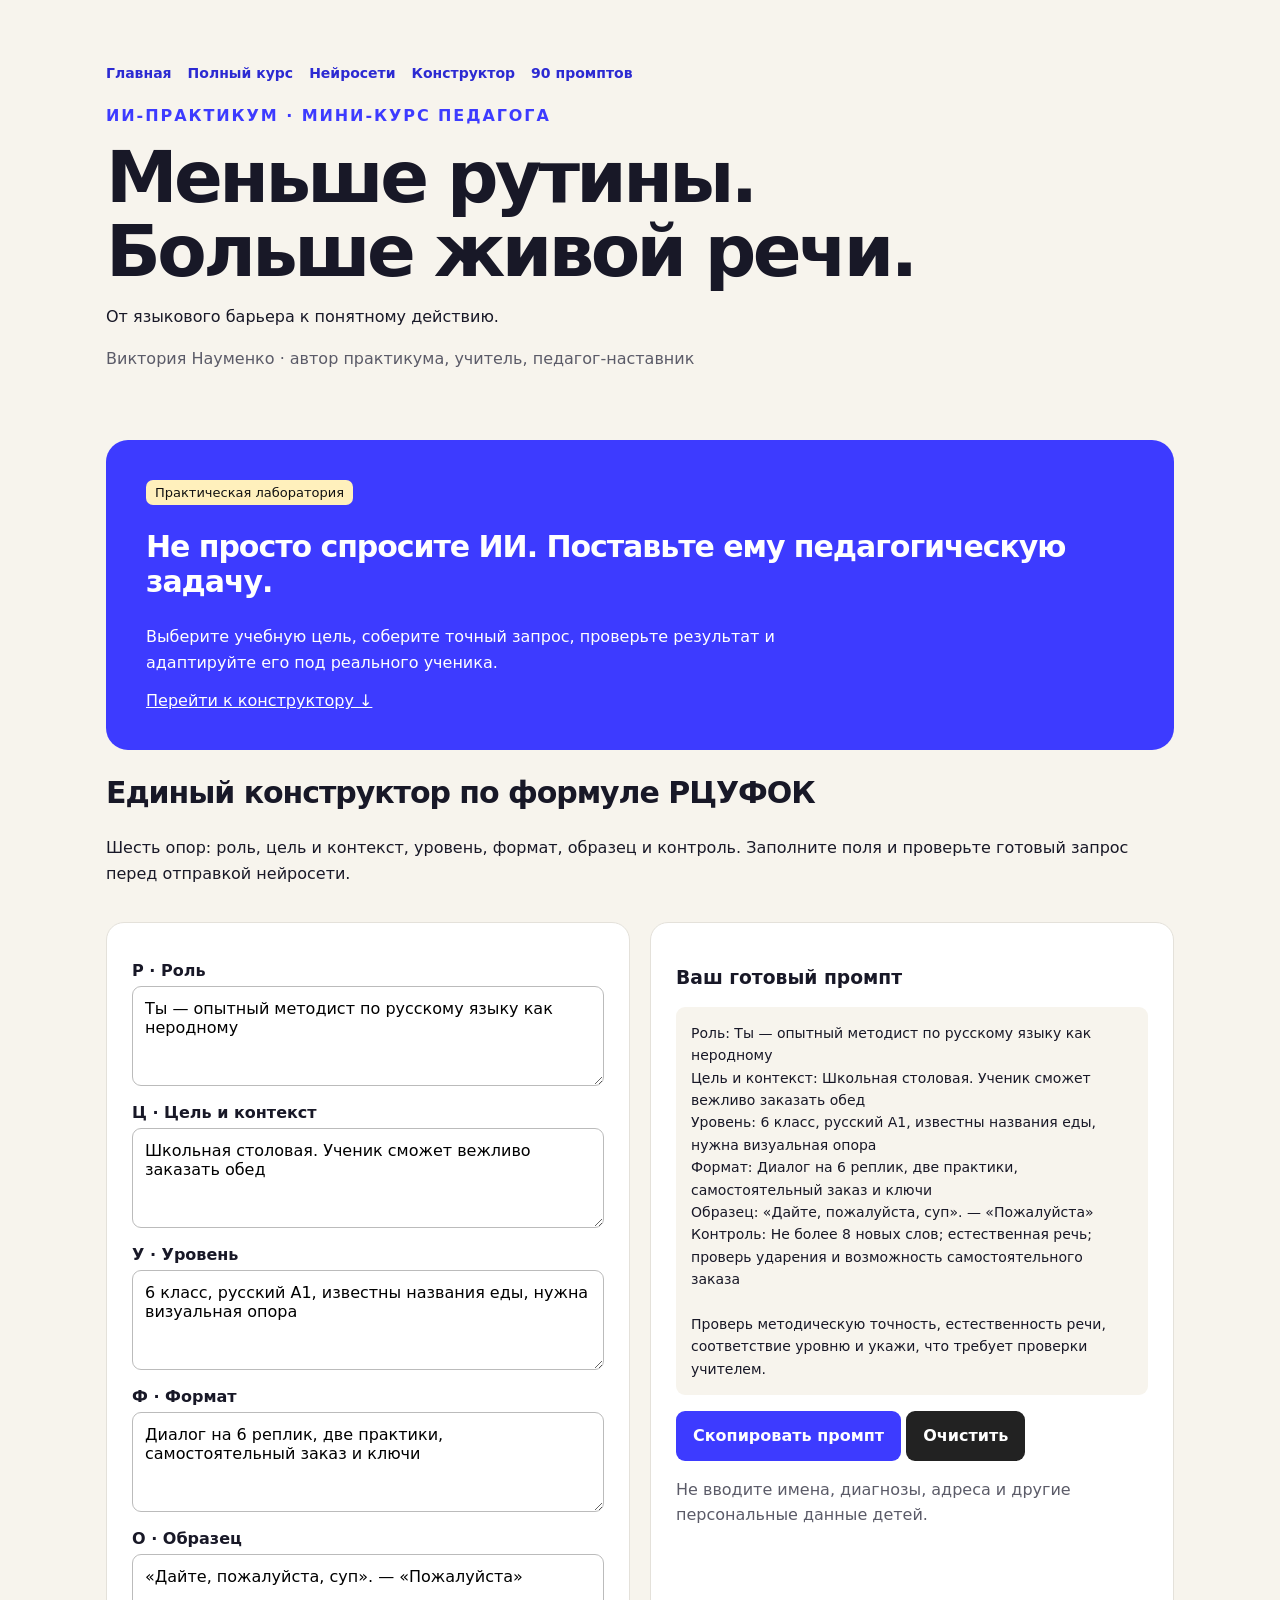
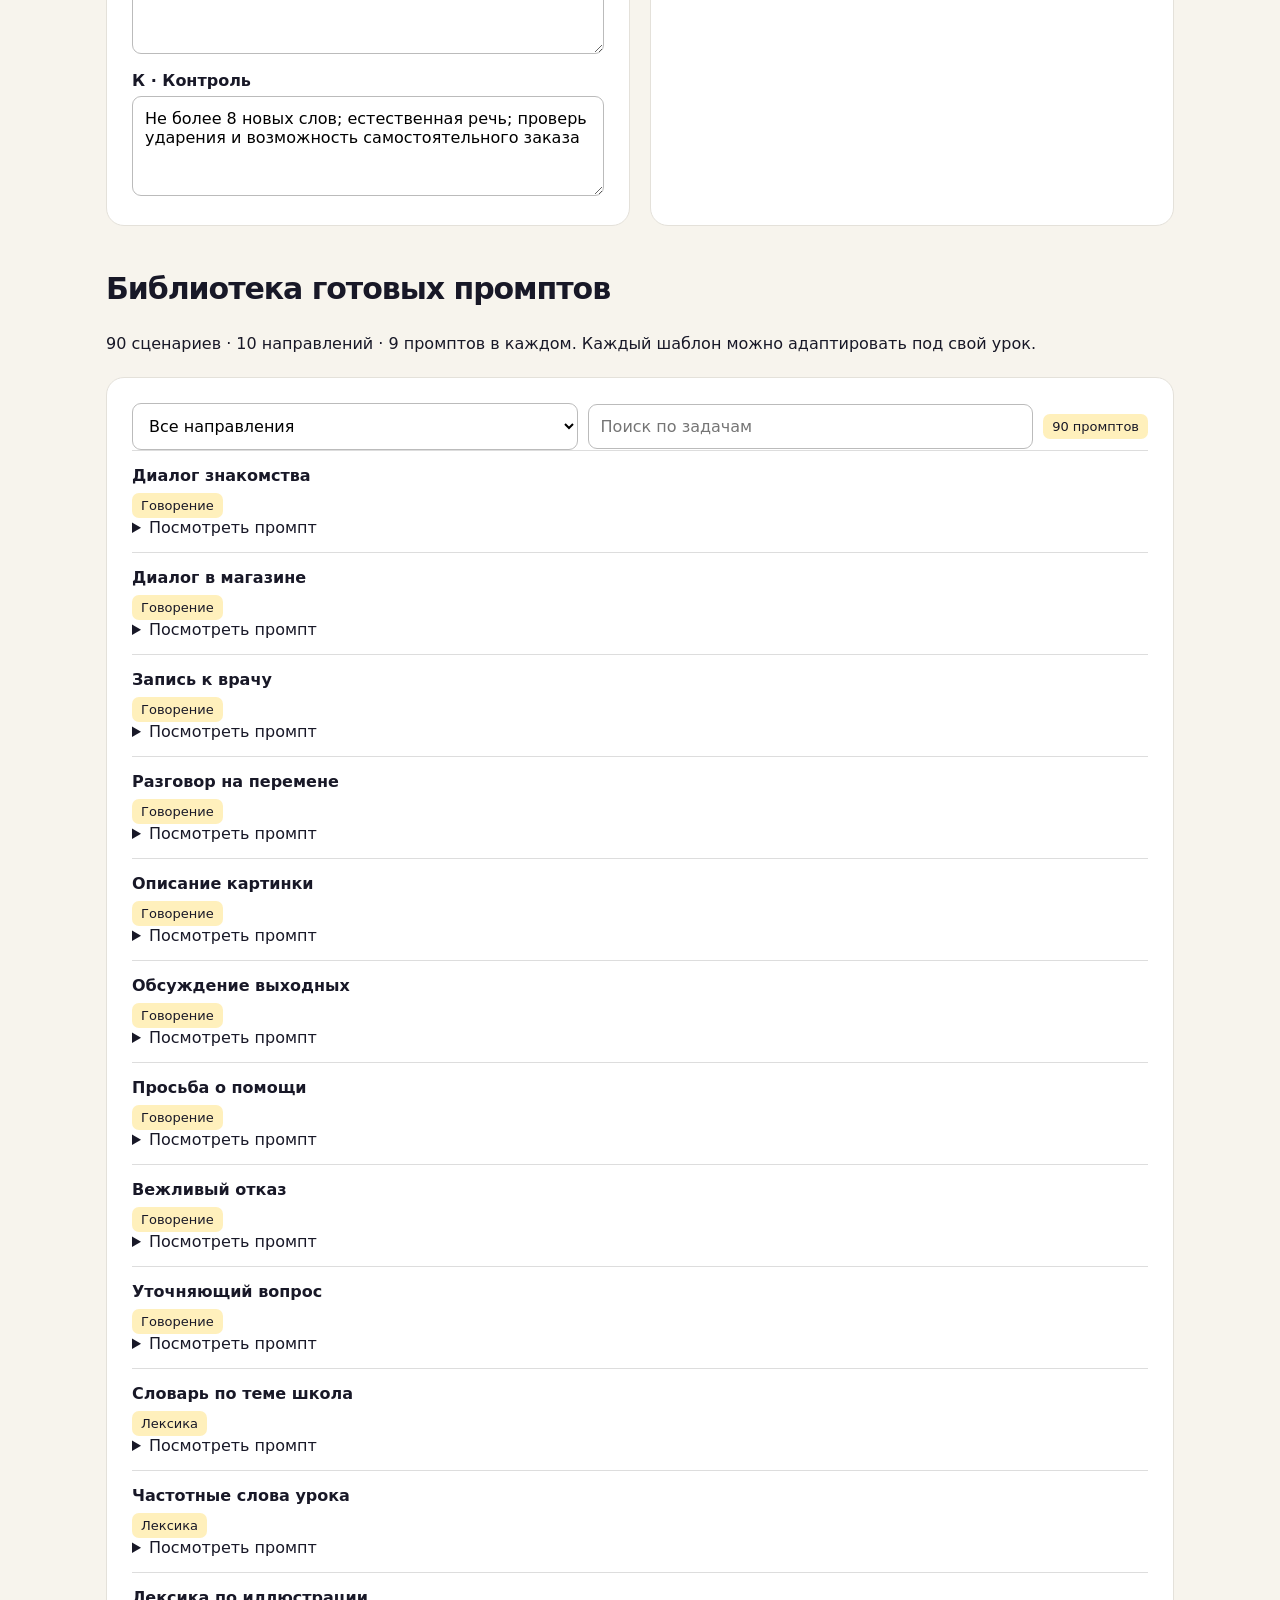
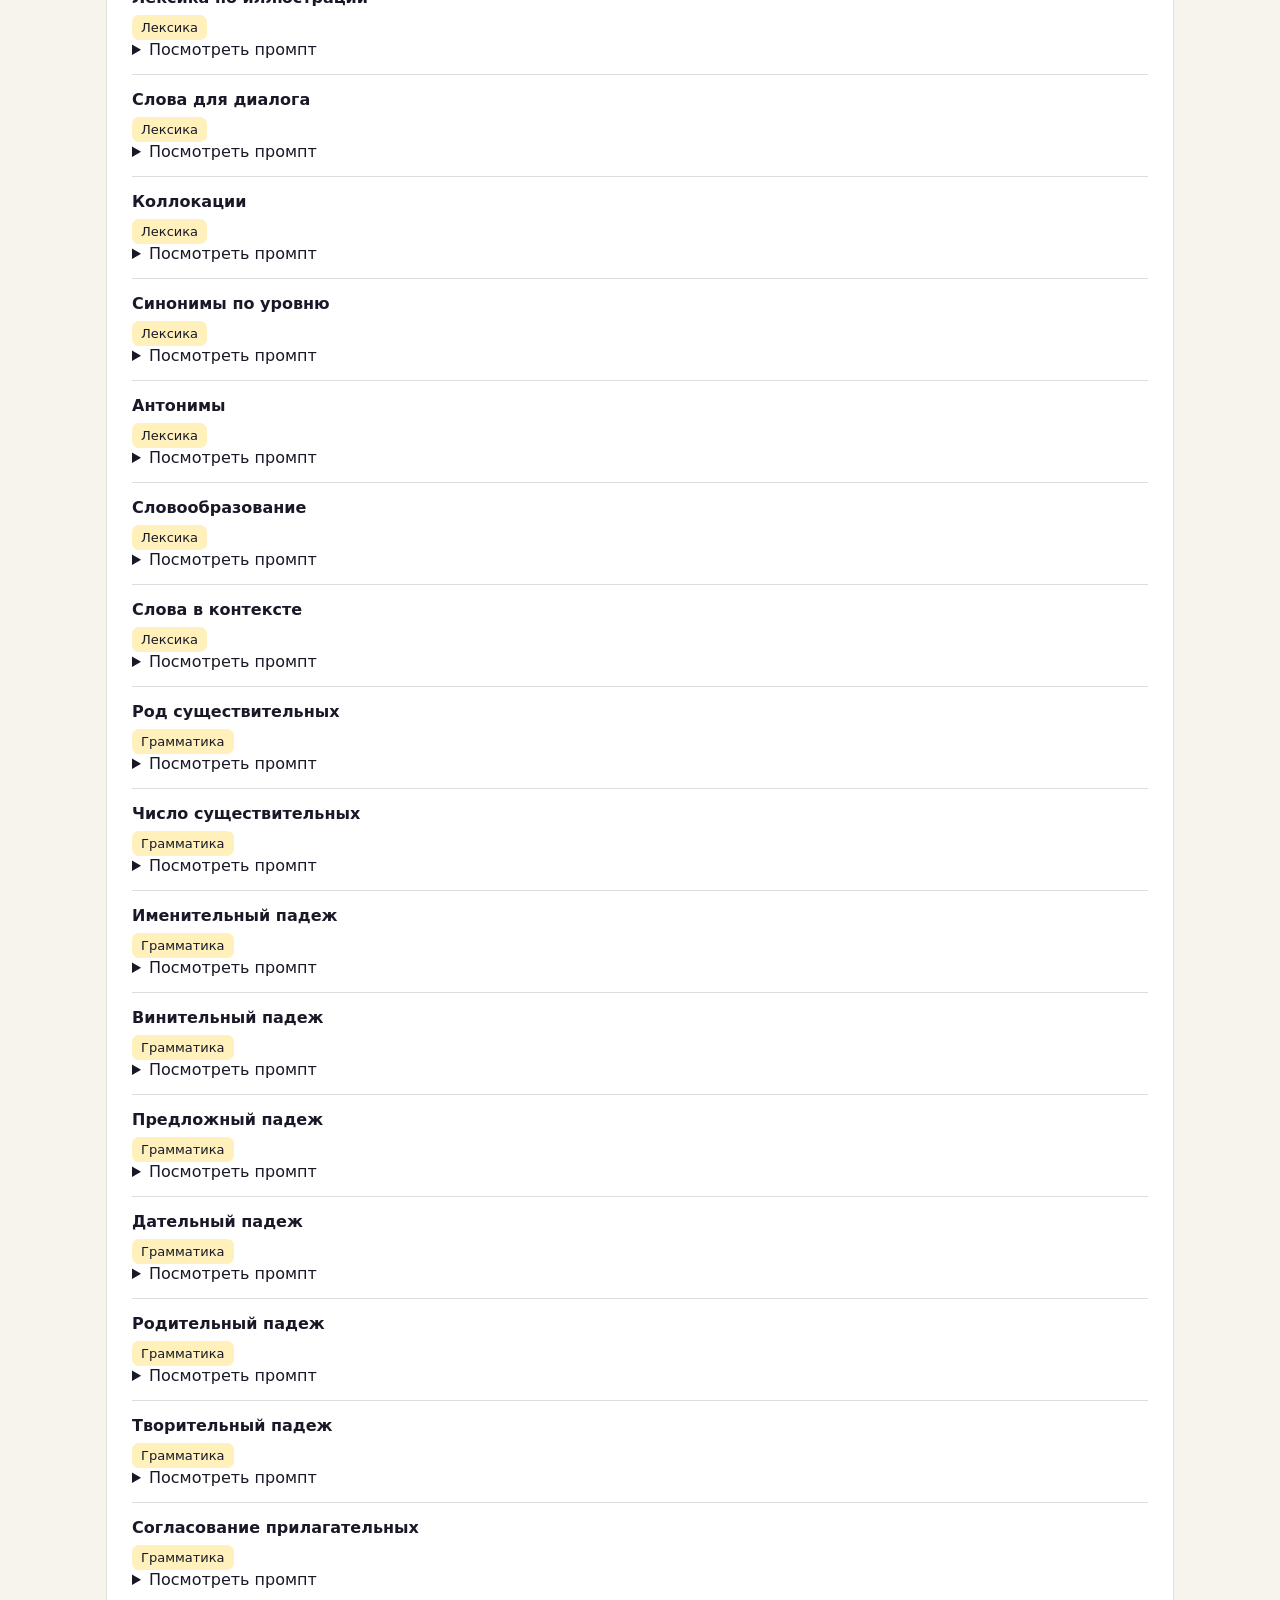
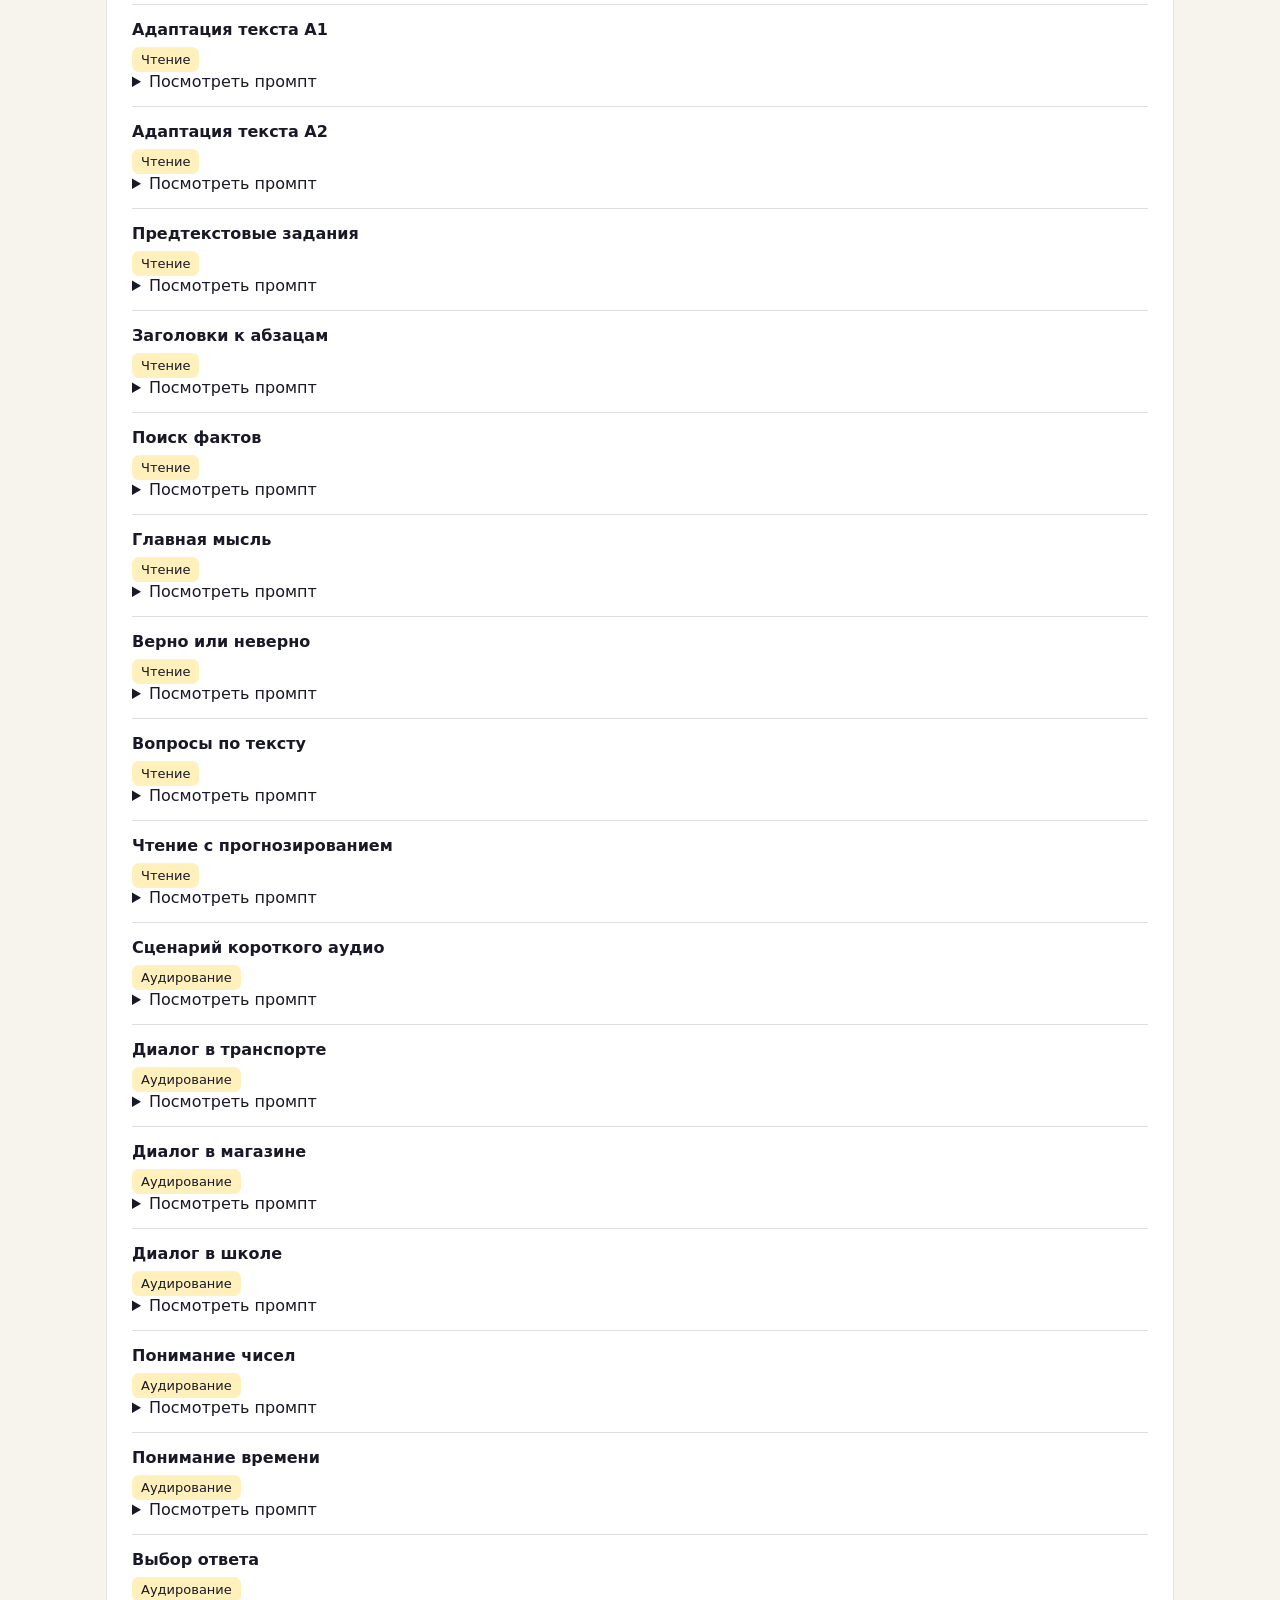
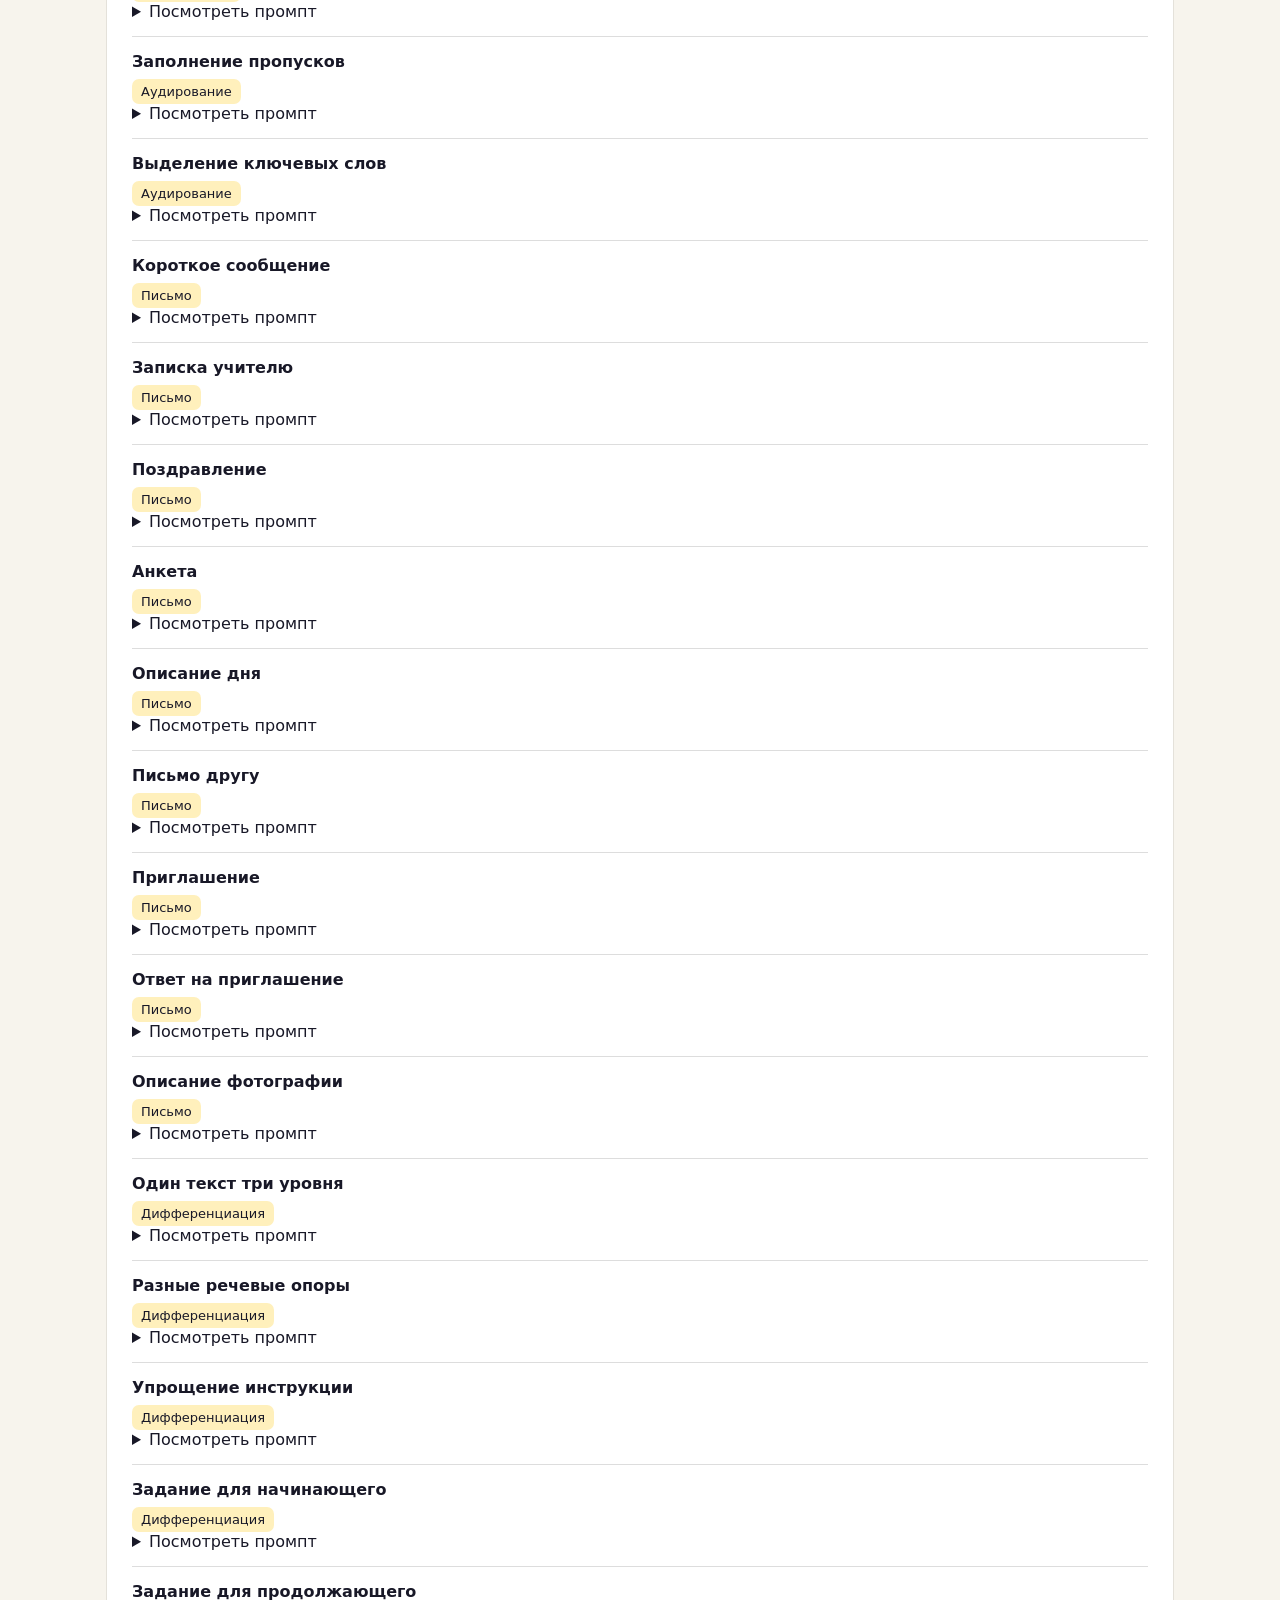
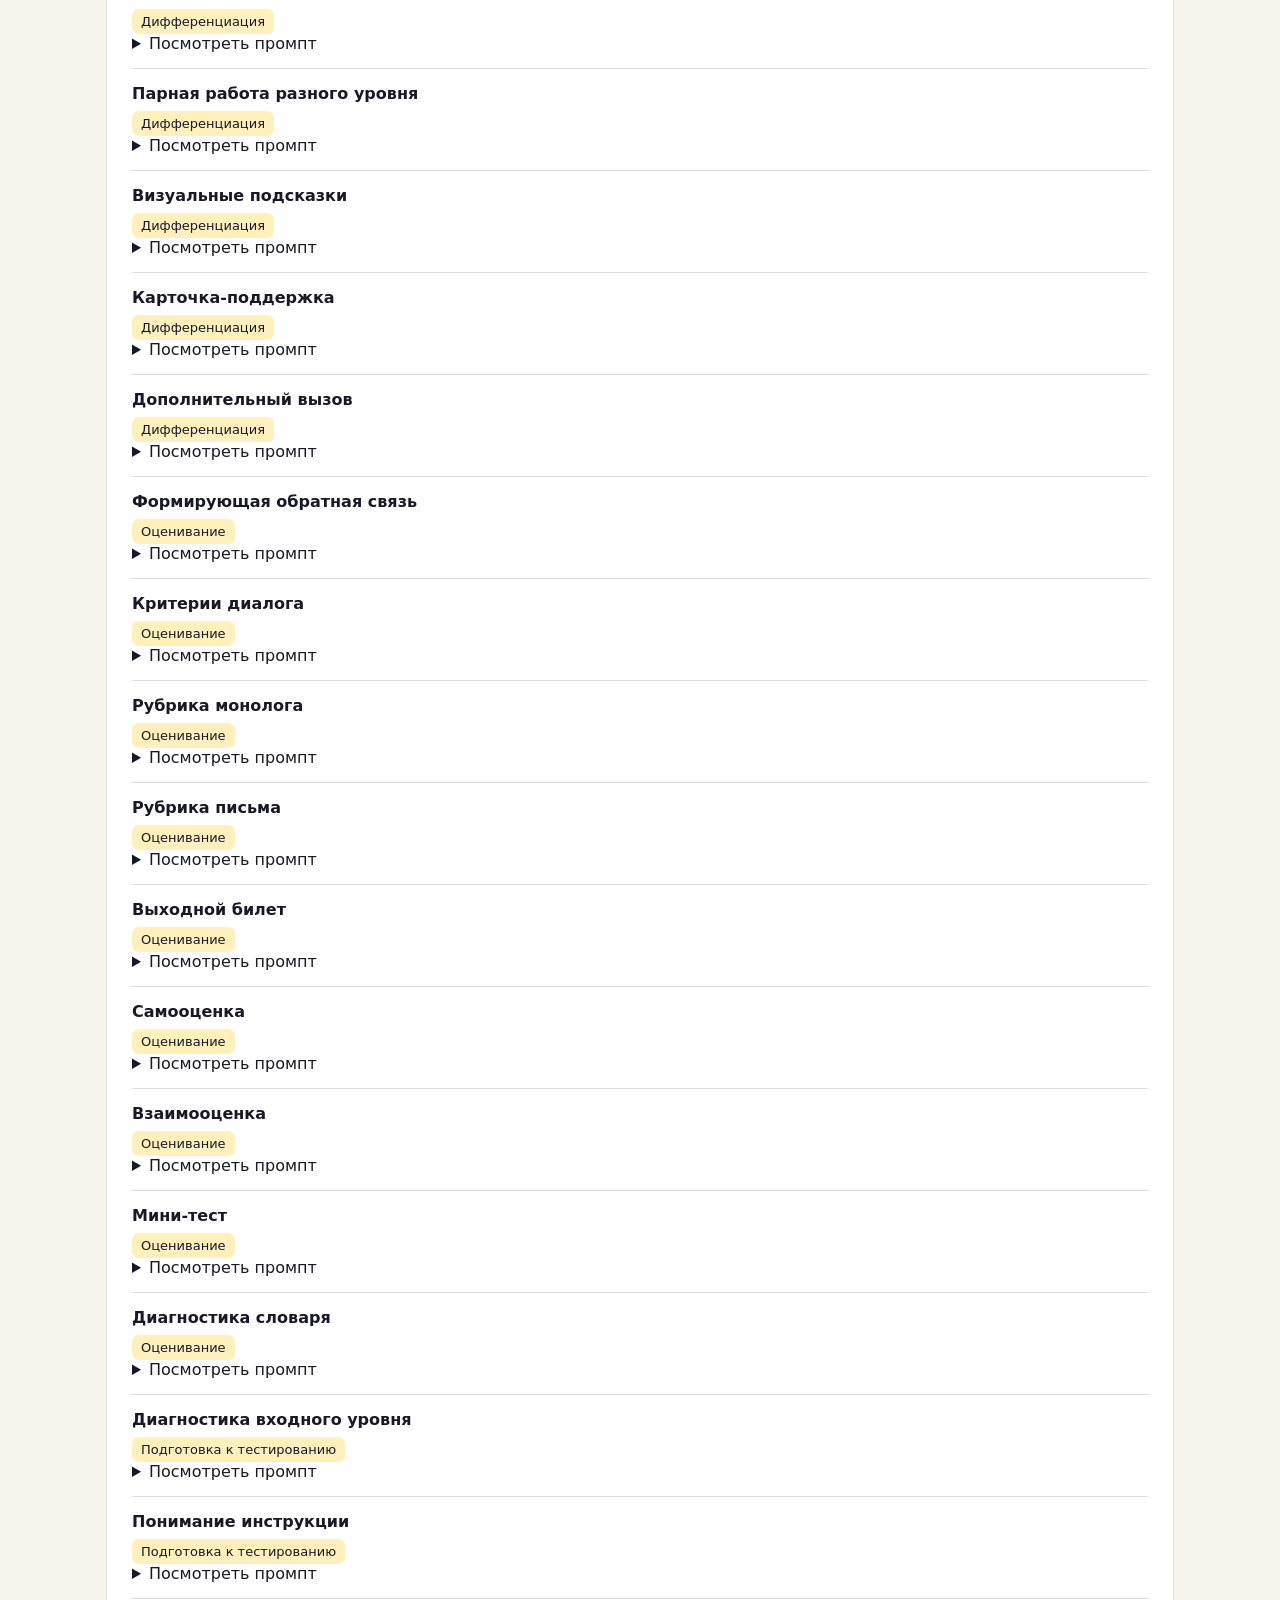
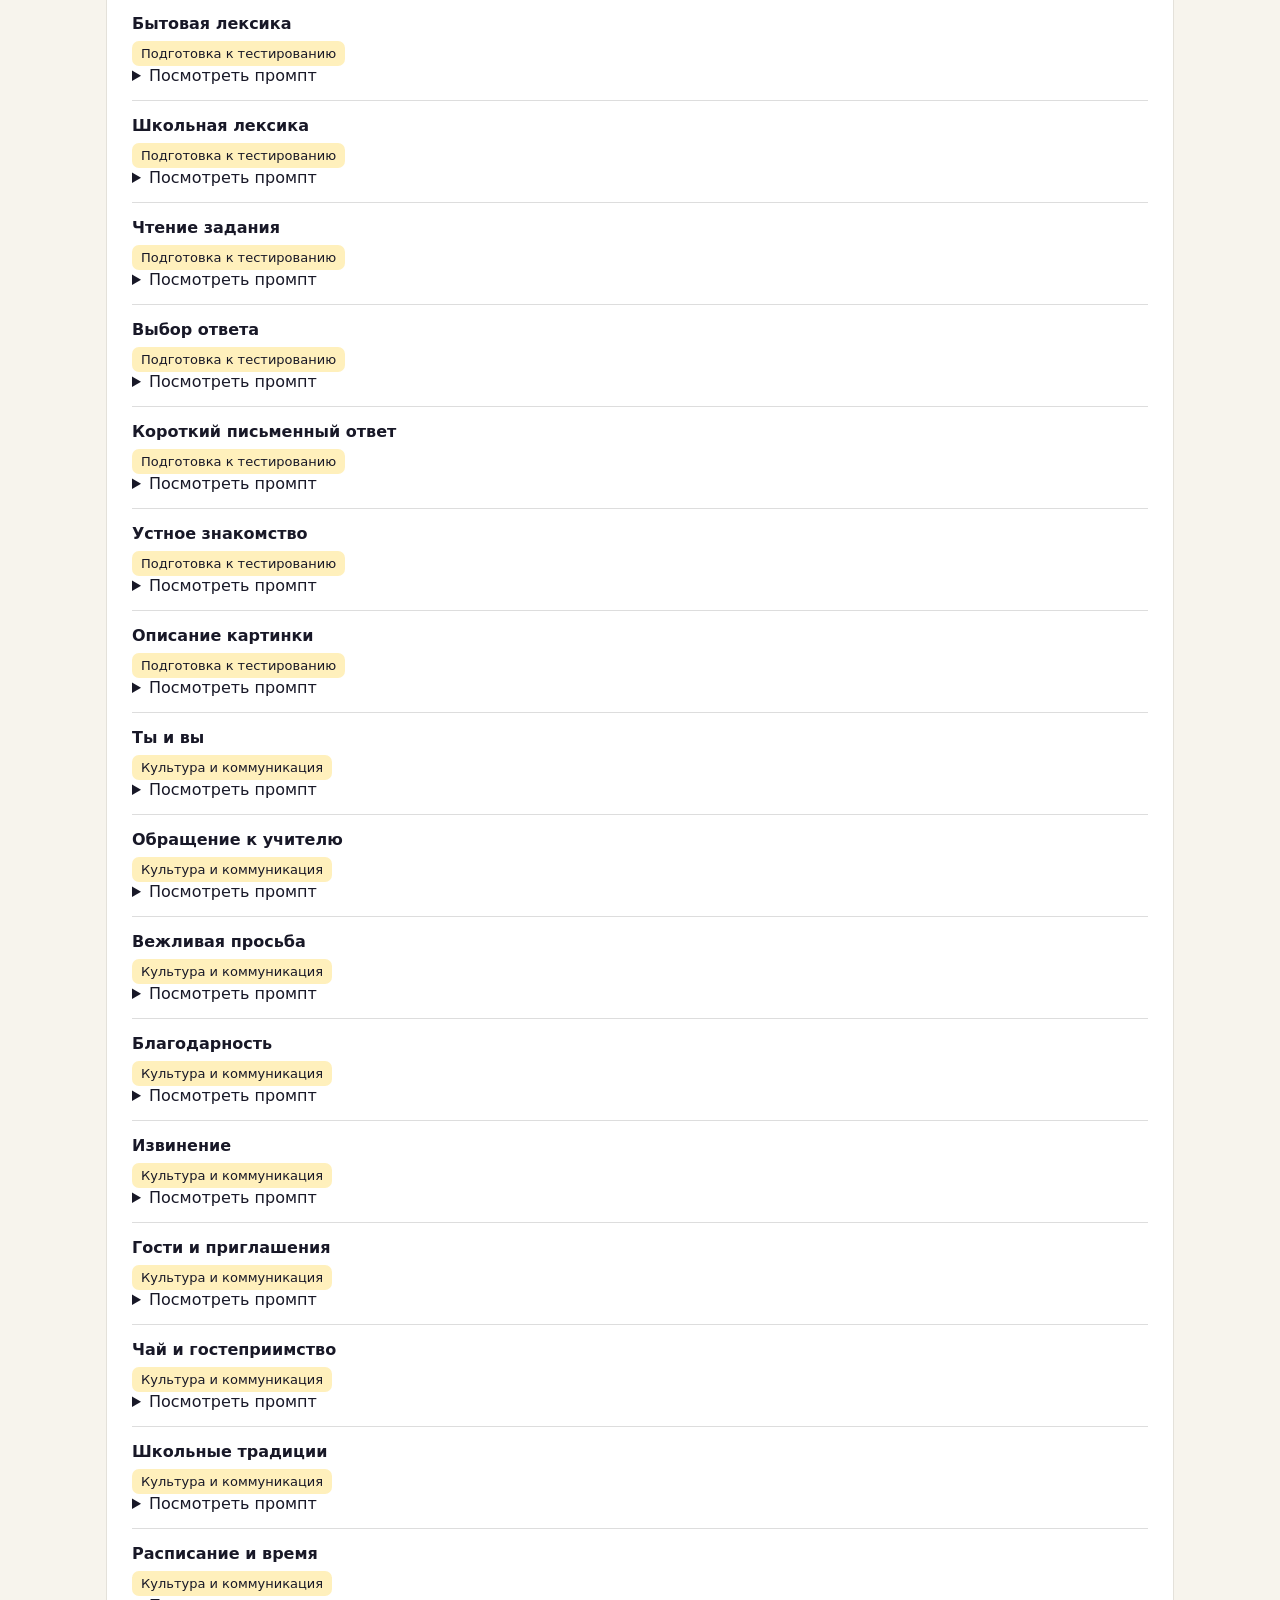
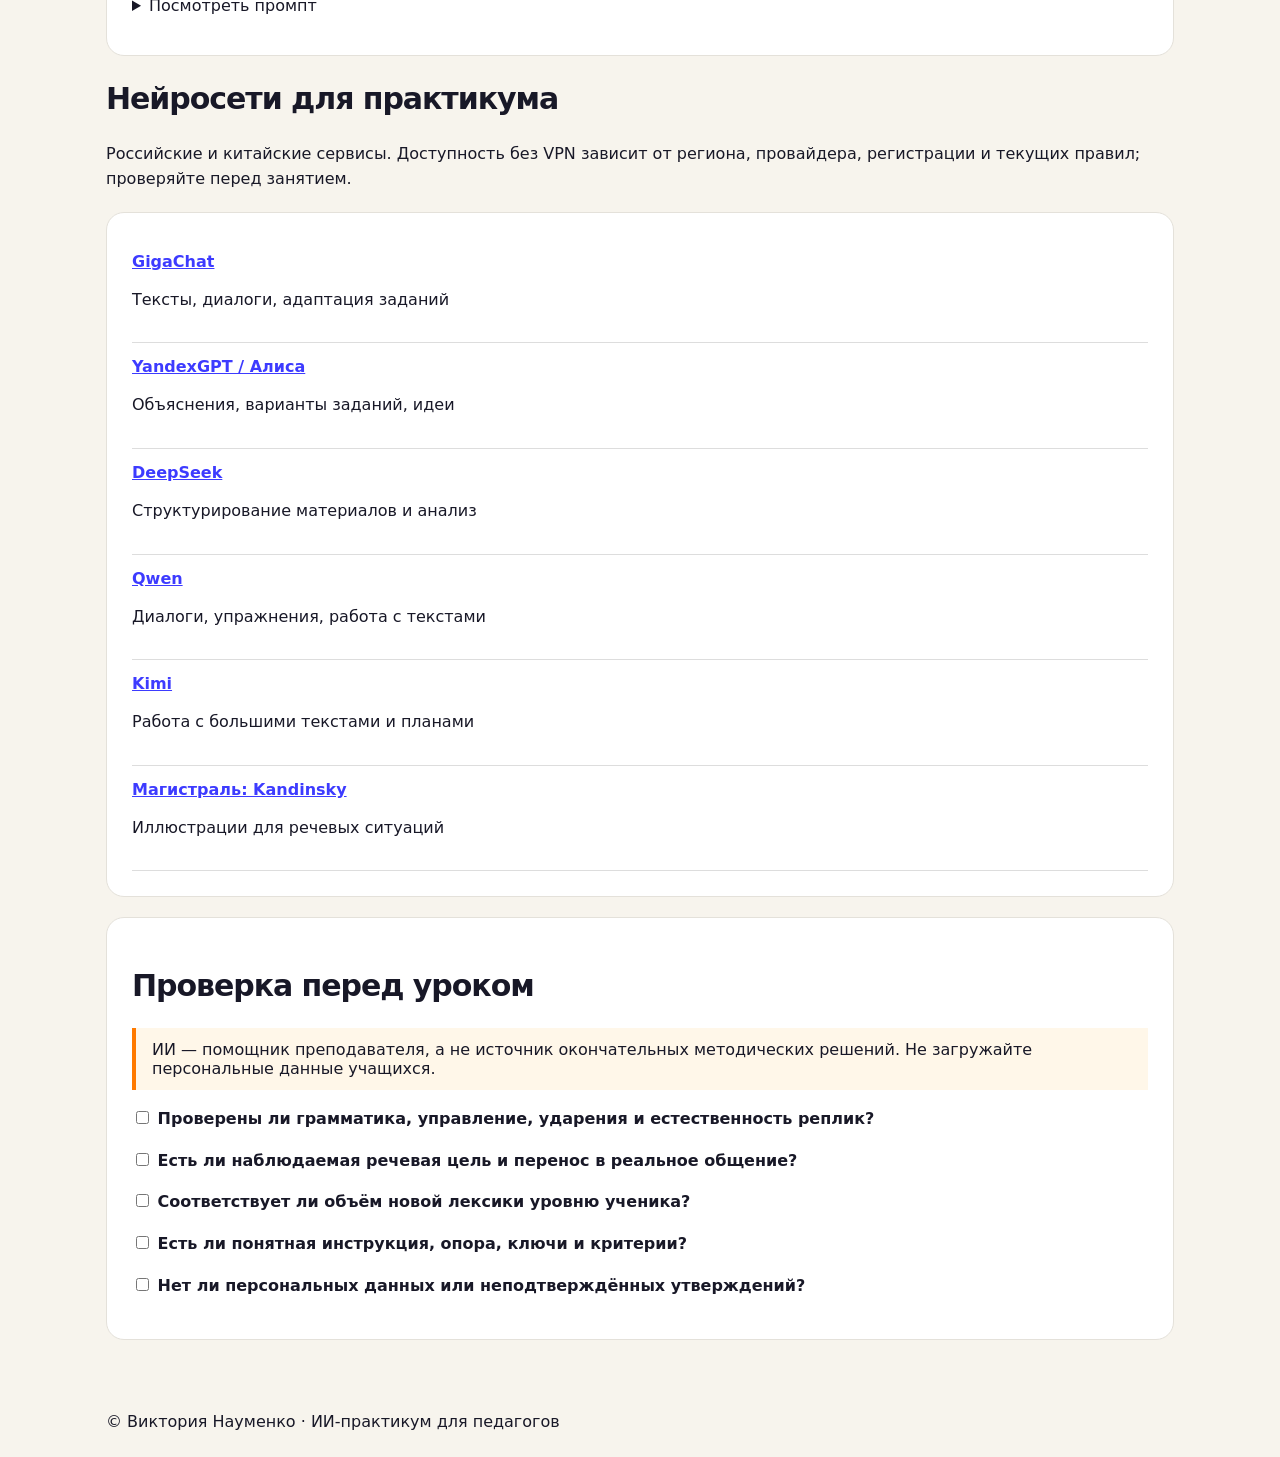
==== docs/ai-lab.html @ 061dce7b "Align navigation and Russian-as-non-native naming across standalone sections" ====
<!doctype html><html lang="ru"><meta charset="utf-8"><meta name="viewport" content="width=device-width,initial-scale=1"><title>ИИ-лаборатория педагога — Виктория Науменко</title><style>:root{font-family:system-ui,-apple-system,sans-serif;color:#181827;background:#f7f4ed}*{box-sizing:border-box}body{margin:0}header,main,footer{max-width:1120px;margin:auto;padding:26px}header{padding-top:65px}h1{font-size:clamp(35px,6vw,72px);line-height:1.03;letter-spacing:-.05em;margin:15px 0}h2{font-size:30px;letter-spacing:-.035em}p{line-height:1.6}.eyebrow{color:#3d3bff;font-weight:800;text-transform:uppercase;letter-spacing:.12em}.hero{background:#3d3bff;color:white;padding:40px;border-radius:22px}.hero p{max-width:670px}.layout{display:grid;grid-template-columns:1fr 1fr;gap:20px}.panel{background:white;padding:25px;border-radius:18px;border:1px solid #e4e1da;margin:20px 0}label{display:block;font-weight:700;margin:13px 0 6px}input,textarea,select{font:inherit;width:100%;padding:12px;border:1px solid #bbb;border-radius:9px;background:#fff}textarea{min-height:100px}button,.btn{font:inherit;background:#3d3bff;color:white;border:0;border-radius:9px;padding:12px 17px;cursor:pointer;font-weight:700}button:focus-visible,a:focus-visible,input:focus-visible,select:focus-visible{outline:3px solid #ff4fa3;outline-offset:3px}.secondary{background:#222}a{color:#3d3bff}.chip{display:inline-block;background:#fff0bc;padding:5px 9px;border-radius:7px;font-size:13px}.item{border-top:1px solid #ddd;padding:15px 0}.item strong{display:block;margin-bottom:8px}.item pre,#result{white-space:pre-wrap;overflow-wrap:anywhere;background:#f7f4ed;padding:15px;border-radius:9px;font:14px/1.6 system-ui}.controls{display:flex;gap:10px;flex-wrap:wrap;align-items:center}.controls select,.controls input{width:auto;flex:1;min-width:180px}.muted{color:#5b5b68}.service{border-bottom:1px solid #ddd;padding:14px 0}.service a{font-weight:700}.notice{border-left:4px solid #ff7a00;padding:12px 16px;background:#fff7e9}@media(max-width:760px){.layout{grid-template-columns:1fr}header{padding-top:30px}.hero{padding:24px}} .lab-nav{display:flex;gap:16px;flex-wrap:wrap;margin-bottom:25px}.lab-nav a{font-size:14px;font-weight:750;color:#2c2ad2;text-decoration:none}.lab-nav a:hover{text-decoration:underline}#constructor,#library{scroll-margin-top:18px}</style><header><nav class="lab-nav" aria-label="Основная навигация"><a href="index.html">Главная</a><a href="course.html">Полный курс</a><a href="tools.html">Нейросети</a><a href="#constructor">Конструктор</a><a href="#library">90 промптов</a></nav><div class="eyebrow">ИИ-практикум · мини-курс педагога</div><h1>Меньше рутины.<br>Больше живой речи.</h1><p>От языкового барьера к понятному действию.</p><p class="muted">Виктория Науменко · автор практикума, учитель, педагог-наставник</p></header><main><section class="hero"><span class="chip" style="color:#111">Практическая лаборатория</span><h2>Не просто спросите ИИ. Поставьте ему педагогическую задачу.</h2><p>Выберите учебную цель, соберите точный запрос, проверьте результат и адаптируйте его под реального ученика.</p><a href="#constructor" style="color:white">Перейти к конструктору ↓</a></section><section id="constructor"><h2>Единый конструктор по формуле РЦУФОК</h2><p>Шесть опор: роль, цель и контекст, уровень, формат, образец и контроль. Заполните поля и проверьте готовый запрос перед отправкой нейросети.</p><div class="layout"><div class="panel" id="fields"></div><div class="panel"><h3>Ваш готовый промпт</h3><div id="result" aria-live="polite">Заполните поля слева.</div><p><button id="copy">Скопировать промпт</button> <button id="reset" class="secondary">Очистить</button></p><p class="muted">Не вводите имена, диагнозы, адреса и другие персональные данные детей.</p></div></div></section><section id="library"><h2>Библиотека готовых промптов</h2><p>90 сценариев · 10 направлений · 9 промптов в каждом. Каждый шаблон можно адаптировать под свой урок.</p><div class="panel"><div class="controls"><select id="category" aria-label="Категория"><option value="">Все направления</option></select><input id="search" placeholder="Поиск по задачам" aria-label="Поиск"><span id="count" class="chip"></span></div><div id="items"></div></div></section><section><h2>Нейросети для практикума</h2><p>Российские и китайские сервисы. Доступность без VPN зависит от региона, провайдера, регистрации и текущих правил; проверяйте перед занятием.</p><div class="panel" id="services"></div></section><section class="panel"><h2>Проверка перед уроком</h2><div class="notice">ИИ — помощник преподавателя, а не источник окончательных методических решений. Не загружайте персональные данные учащихся.</div><div id="checks"></div></section></main><footer>© Виктория Науменко · ИИ-практикум для педагогов</footer><script>const prompts=[{"category":"Говорение","task":"Диалог знакомства","prompt":"Ты — методист по русскому языку как неродному. Разработай материал «Диалог знакомства» для учащихся уровня [A1/A2], возраст [возраст], родной язык [язык], контекст [ситуация]. Цель: после задания ученик сможет [наблюдаемое речевое действие]. Подготовь короткий диалог и три коммуникативных задания. Используй естественный современный русский, ограничь новую лексику до [число] единиц, добавь ударения в новых сложных словах. Дай инструкцию ученику простым языком, ключи, критерии успешности и адаптацию для ученика, которому нужна дополнительная опора. Не выдумывай нормативные требования; пометь, что преподаватель должен проверить.\n\nМетодический акцент именно этого сценария: пары реплик с постепенным снятием опоры. Дай (1) наблюдаемую цель, (2) короткий образец, (3) управляемую практику, (4) самостоятельное речевое действие, (5) критерии и ключи там, где они уместны. Не подменяй коммуникативную задачу механическим упражнением. Укажи, что учителю следует проверить."},{"category":"Говорение","task":"Диалог в магазине","prompt":"Ты — методист по русскому языку как неродному. Разработай материал «Диалог в магазине» для учащихся уровня [A1/A2], возраст [возраст], родной язык [язык], контекст [ситуация]. Цель: после задания ученик сможет [наблюдаемое речевое действие]. Подготовь пошаговую работу от образца к самостоятельной речи. Используй естественный современный русский, ограничь новую лексику до [число] единиц, добавь ударения в новых сложных словах. Дай инструкцию ученику простым языком, ключи, критерии успешности и адаптацию для ученика, которому нужна дополнительная опора. Не выдумывай нормативные требования; пометь, что преподаватель должен проверить.\n\nМетодический акцент именно этого сценария: ролевая карточка для двух участников. Дай (1) наблюдаемую цель, (2) короткий образец, (3) управляемую практику, (4) самостоятельное речевое действие, (5) критерии и ключи там, где они уместны. Не подменяй коммуникативную задачу механическим упражнением. Укажи, что учителю следует проверить."},{"category":"Говорение","task":"Запись к врачу","prompt":"Ты — методист по русскому языку как неродному. Разработай материал «Запись к врачу» для учащихся уровня [A1/A2], возраст [возраст], родной язык [язык], контекст [ситуация]. Цель: после задания ученик сможет [наблюдаемое речевое действие]. Подготовь материал для парной работы и проверку понимания. Используй естественный современный русский, ограничь новую лексику до [число] единиц, добавь ударения в новых сложных словах. Дай инструкцию ученику простым языком, ключи, критерии успешности и адаптацию для ученика, которому нужна дополнительная опора. Не выдумывай нормативные требования; пометь, что преподаватель должен проверить.\n\nМетодический акцент именно этого сценария: модель уточняющего вопроса. Дай (1) наблюдаемую цель, (2) короткий образец, (3) управляемую практику, (4) самостоятельное речевое действие, (5) критерии и ключи там, где они уместны. Не подменяй коммуникативную задачу механическим упражнением. Укажи, что учителю следует проверить."},{"category":"Говорение","task":"Разговор на перемене","prompt":"Ты — методист по русскому языку как неродному. Разработай материал «Разговор на перемене» для учащихся уровня [A1/A2], возраст [возраст], родной язык [язык], контекст [ситуация]. Цель: после задания ученик сможет [наблюдаемое речевое действие]. Подготовь короткий диалог и три коммуникативных задания. Используй естественный современный русский, ограничь новую лексику до [число] единиц, добавь ударения в новых сложных словах. Дай инструкцию ученику простым языком, ключи, критерии успешности и адаптацию для ученика, которому нужна дополнительная опора. Не выдумывай нормативные требования; пометь, что преподаватель должен проверить.\n\nМетодический акцент именно этого сценария: переход от описания к собственной реплике. Дай (1) наблюдаемую цель, (2) короткий образец, (3) управляемую практику, (4) самостоятельное речевое действие, (5) критерии и ключи там, где они уместны. Не подменяй коммуникативную задачу механическим упражнением. Укажи, что учителю следует проверить."},{"category":"Говорение","task":"Описание картинки","prompt":"Ты — методист по русскому языку как неродному. Разработай материал «Описание картинки» для учащихся уровня [A1/A2], возраст [возраст], родной язык [язык], контекст [ситуация]. Цель: после задания ученик сможет [наблюдаемое речевое действие]. Подготовь пошаговую работу от образца к самостоятельной речи. Используй естественный современный русский, ограничь новую лексику до [число] единиц, добавь ударения в новых сложных словах. Дай инструкцию ученику простым языком, ключи, критерии успешности и адаптацию для ученика, которому нужна дополнительная опора. Не выдумывай нормативные требования; пометь, что преподаватель должен проверить.\n\nМетодический акцент именно этого сценария: вариант для парной работы. Дай (1) наблюдаемую цель, (2) короткий образец, (3) управляемую практику, (4) самостоятельное речевое действие, (5) критерии и ключи там, где они уместны. Не подменяй коммуникативную задачу механическим упражнением. Укажи, что учителю следует проверить."},{"category":"Говорение","task":"Обсуждение выходных","prompt":"Ты — методист по русскому языку как неродному. Разработай материал «Обсуждение выходных» для учащихся уровня [A1/A2], возраст [возраст], родной язык [язык], контекст [ситуация]. Цель: после задания ученик сможет [наблюдаемое речевое действие]. Подготовь материал для парной работы и проверку понимания. Используй естественный современный русский, ограничь новую лексику до [число] единиц, добавь ударения в новых сложных словах. Дай инструкцию ученику простым языком, ключи, критерии успешности и адаптацию для ученика, которому нужна дополнительная опора. Не выдумывай нормативные требования; пометь, что преподаватель должен проверить.\n\nМетодический акцент именно этого сценария: три возможных ответа разной степени самостоятельности. Дай (1) наблюдаемую цель, (2) короткий образец, (3) управляемую практику, (4) самостоятельное речевое действие, (5) критерии и ключи там, где они уместны. Не подменяй коммуникативную задачу механическим упражнением. Укажи, что учителю следует проверить."},{"category":"Говорение","task":"Просьба о помощи","prompt":"Ты — методист по русскому языку как неродному. Разработай материал «Просьба о помощи» для учащихся уровня [A1/A2], возраст [возраст], родной язык [язык], контекст [ситуация]. Цель: после задания ученик сможет [наблюдаемое речевое действие]. Подготовь короткий диалог и три коммуникативных задания. Используй естественный современный русский, ограничь новую лексику до [число] единиц, добавь ударения в новых сложных словах. Дай инструкцию ученику простым языком, ключи, критерии успешности и адаптацию для ученика, которому нужна дополнительная опора. Не выдумывай нормативные требования; пометь, что преподаватель должен проверить.\n\nМетодический акцент именно этого сценария: короткая репетиция и новый контекст. Дай (1) наблюдаемую цель, (2) короткий образец, (3) управляемую практику, (4) самостоятельное речевое действие, (5) критерии и ключи там, где они уместны. Не подменяй коммуникативную задачу механическим упражнением. Укажи, что учителю следует проверить."},{"category":"Говорение","task":"Вежливый отказ","prompt":"Ты — методист по русскому языку как неродному. Разработай материал «Вежливый отказ» для учащихся уровня [A1/A2], возраст [возраст], родной язык [язык], контекст [ситуация]. Цель: после задания ученик сможет [наблюдаемое речевое действие]. Подготовь пошаговую работу от образца к самостоятельной речи. Используй естественный современный русский, ограничь новую лексику до [число] единиц, добавь ударения в новых сложных словах. Дай инструкцию ученику простым языком, ключи, критерии успешности и адаптацию для ученика, которому нужна дополнительная опора. Не выдумывай нормативные требования; пометь, что преподаватель должен проверить.\n\nМетодический акцент именно этого сценария: вежливость и уместность в ситуации. Дай (1) наблюдаемую цель, (2) короткий образец, (3) управляемую практику, (4) самостоятельное речевое действие, (5) критерии и ключи там, где они уместны. Не подменяй коммуникативную задачу механическим упражнением. Укажи, что учителю следует проверить."},{"category":"Говорение","task":"Уточняющий вопрос","prompt":"Ты — методист по русскому языку как неродному. Разработай материал «Уточняющий вопрос» для учащихся уровня [A1/A2], возраст [возраст], родной язык [язык], контекст [ситуация]. Цель: после задания ученик сможет [наблюдаемое речевое действие]. Подготовь материал для парной работы и проверку понимания. Используй естественный современный русский, ограничь новую лексику до [число] единиц, добавь ударения в новых сложных словах. Дай инструкцию ученику простым языком, ключи, критерии успешности и адаптацию для ученика, которому нужна дополнительная опора. Не выдумывай нормативные требования; пометь, что преподаватель должен проверить.\n\nМетодический акцент именно этого сценария: проверка успешности коммуникации. Дай (1) наблюдаемую цель, (2) короткий образец, (3) управляемую практику, (4) самостоятельное речевое действие, (5) критерии и ключи там, где они уместны. Не подменяй коммуникативную задачу механическим упражнением. Укажи, что учителю следует проверить."},{"category":"Лексика","task":"Словарь по теме школа","prompt":"Ты — методист по русскому языку как неродному. Разработай материал «Словарь по теме школа» для учащихся уровня [A1/A2], возраст [возраст], родной язык [язык], контекст [ситуация]. Цель: после задания ученик сможет [наблюдаемое речевое действие]. Подготовь короткий диалог и три коммуникативных задания. Используй естественный современный русский, ограничь новую лексику до [число] единиц, добавь ударения в новых сложных словах. Дай инструкцию ученику простым языком, ключи, критерии успешности и адаптацию для ученика, которому нужна дополнительная опора. Не выдумывай нормативные требования; пометь, что преподаватель должен проверить.\n\nМетодический акцент именно этого сценария: отбор частотной лексики. Дай (1) наблюдаемую цель, (2) короткий образец, (3) управляемую практику, (4) самостоятельное речевое действие, (5) критерии и ключи там, где они уместны. Не подменяй коммуникативную задачу механическим упражнением. Укажи, что учителю следует проверить."},{"category":"Лексика","task":"Частотные слова урока","prompt":"Ты — методист по русскому языку как неродному. Разработай материал «Частотные слова урока» для учащихся уровня [A1/A2], возраст [возраст], родной язык [язык], контекст [ситуация]. Цель: после задания ученик сможет [наблюдаемое речевое действие]. Подготовь пошаговую работу от образца к самостоятельной речи. Используй естественный современный русский, ограничь новую лексику до [число] единиц, добавь ударения в новых сложных словах. Дай инструкцию ученику простым языком, ключи, критерии успешности и адаптацию для ученика, которому нужна дополнительная опора. Не выдумывай нормативные требования; пометь, что преподаватель должен проверить.\n\nМетодический акцент именно этого сценария: контекстуальные словосочетания. Дай (1) наблюдаемую цель, (2) короткий образец, (3) управляемую практику, (4) самостоятельное речевое действие, (5) критерии и ключи там, где они уместны. Не подменяй коммуникативную задачу механическим упражнением. Укажи, что учителю следует проверить."},{"category":"Лексика","task":"Лексика по иллюстрации","prompt":"Ты — методист по русскому языку как неродному. Разработай материал «Лексика по иллюстрации» для учащихся уровня [A1/A2], возраст [возраст], родной язык [язык], контекст [ситуация]. Цель: после задания ученик сможет [наблюдаемое речевое действие]. Подготовь материал для парной работы и проверку понимания. Используй естественный современный русский, ограничь новую лексику до [число] единиц, добавь ударения в новых сложных словах. Дай инструкцию ученику простым языком, ключи, критерии успешности и адаптацию для ученика, которому нужна дополнительная опора. Не выдумывай нормативные требования; пометь, что преподаватель должен проверить.\n\nМетодический акцент именно этого сценария: подписи к изображениям. Дай (1) наблюдаемую цель, (2) короткий образец, (3) управляемую практику, (4) самостоятельное речевое действие, (5) критерии и ключи там, где они уместны. Не подменяй коммуникативную задачу механическим упражнением. Укажи, что учителю следует проверить."},{"category":"Лексика","task":"Слова для диалога","prompt":"Ты — методист по русскому языку как неродному. Разработай материал «Слова для диалога» для учащихся уровня [A1/A2], возраст [возраст], родной язык [язык], контекст [ситуация]. Цель: после задания ученик сможет [наблюдаемое речевое действие]. Подготовь короткий диалог и три коммуникативных задания. Используй естественный современный русский, ограничь новую лексику до [число] единиц, добавь ударения в новых сложных словах. Дай инструкцию ученику простым языком, ключи, критерии успешности и адаптацию для ученика, которому нужна дополнительная опора. Не выдумывай нормативные требования; пометь, что преподаватель должен проверить.\n\nМетодический акцент именно этого сценария: слова для реального диалога. Дай (1) наблюдаемую цель, (2) короткий образец, (3) управляемую практику, (4) самостоятельное речевое действие, (5) критерии и ключи там, где они уместны. Не подменяй коммуникативную задачу механическим упражнением. Укажи, что учителю следует проверить."},{"category":"Лексика","task":"Коллокации","prompt":"Ты — методист по русскому языку как неродному. Разработай материал «Коллокации» для учащихся уровня [A1/A2], возраст [возраст], родной язык [язык], контекст [ситуация]. Цель: после задания ученик сможет [наблюдаемое речевое действие]. Подготовь пошаговую работу от образца к самостоятельной речи. Используй естественный современный русский, ограничь новую лексику до [число] единиц, добавь ударения в новых сложных словах. Дай инструкцию ученику простым языком, ключи, критерии успешности и адаптацию для ученика, которому нужна дополнительная опора. Не выдумывай нормативные требования; пометь, что преподаватель должен проверить.\n\nМетодический акцент именно этого сценария: типичные сочетания без кальки. Дай (1) наблюдаемую цель, (2) короткий образец, (3) управляемую практику, (4) самостоятельное речевое действие, (5) критерии и ключи там, где они уместны. Не подменяй коммуникативную задачу механическим упражнением. Укажи, что учителю следует проверить."},{"category":"Лексика","task":"Синонимы по уровню","prompt":"Ты — методист по русскому языку как неродному. Разработай материал «Синонимы по уровню» для учащихся уровня [A1/A2], возраст [возраст], родной язык [язык], контекст [ситуация]. Цель: после задания ученик сможет [наблюдаемое речевое действие]. Подготовь материал для парной работы и проверку понимания. Используй естественный современный русский, ограничь новую лексику до [число] единиц, добавь ударения в новых сложных словах. Дай инструкцию ученику простым языком, ключи, критерии успешности и адаптацию для ученика, которому нужна дополнительная опора. Не выдумывай нормативные требования; пометь, что преподаватель должен проверить.\n\nМетодический акцент именно этого сценария: контраст значений в контексте. Дай (1) наблюдаемую цель, (2) короткий образец, (3) управляемую практику, (4) самостоятельное речевое действие, (5) критерии и ключи там, где они уместны. Не подменяй коммуникативную задачу механическим упражнением. Укажи, что учителю следует проверить."},{"category":"Лексика","task":"Антонимы","prompt":"Ты — методист по русскому языку как неродному. Разработай материал «Антонимы» для учащихся уровня [A1/A2], возраст [возраст], родной язык [язык], контекст [ситуация]. Цель: после задания ученик сможет [наблюдаемое речевое действие]. Подготовь короткий диалог и три коммуникативных задания. Используй естественный современный русский, ограничь новую лексику до [число] единиц, добавь ударения в новых сложных словах. Дай инструкцию ученику простым языком, ключи, критерии успешности и адаптацию для ученика, которому нужна дополнительная опора. Не выдумывай нормативные требования; пометь, что преподаватель должен проверить.\n\nМетодический акцент именно этого сценария: семантические противопоставления. Дай (1) наблюдаемую цель, (2) короткий образец, (3) управляемую практику, (4) самостоятельное речевое действие, (5) критерии и ключи там, где они уместны. Не подменяй коммуникативную задачу механическим упражнением. Укажи, что учителю следует проверить."},{"category":"Лексика","task":"Словообразование","prompt":"Ты — методист по русскому языку как неродному. Разработай материал «Словообразование» для учащихся уровня [A1/A2], возраст [возраст], родной язык [язык], контекст [ситуация]. Цель: после задания ученик сможет [наблюдаемое речевое действие]. Подготовь пошаговую работу от образца к самостоятельной речи. Используй естественный современный русский, ограничь новую лексику до [число] единиц, добавь ударения в новых сложных словах. Дай инструкцию ученику простым языком, ключи, критерии успешности и адаптацию для ученика, которому нужна дополнительная опора. Не выдумывай нормативные требования; пометь, что преподаватель должен проверить.\n\nМетодический акцент именно этого сценария: простые словообразовательные связи. Дай (1) наблюдаемую цель, (2) короткий образец, (3) управляемую практику, (4) самостоятельное речевое действие, (5) критерии и ключи там, где они уместны. Не подменяй коммуникативную задачу механическим упражнением. Укажи, что учителю следует проверить."},{"category":"Лексика","task":"Слова в контексте","prompt":"Ты — методист по русскому языку как неродному. Разработай материал «Слова в контексте» для учащихся уровня [A1/A2], возраст [возраст], родной язык [язык], контекст [ситуация]. Цель: после задания ученик сможет [наблюдаемое речевое действие]. Подготовь материал для парной работы и проверку понимания. Используй естественный современный русский, ограничь новую лексику до [число] единиц, добавь ударения в новых сложных словах. Дай инструкцию ученику простым языком, ключи, критерии успешности и адаптацию для ученика, которому нужна дополнительная опора. Не выдумывай нормативные требования; пометь, что преподаватель должен проверить.\n\nМетодический акцент именно этого сценария: активизация в самостоятельной речи. Дай (1) наблюдаемую цель, (2) короткий образец, (3) управляемую практику, (4) самостоятельное речевое действие, (5) критерии и ключи там, где они уместны. Не подменяй коммуникативную задачу механическим упражнением. Укажи, что учителю следует проверить."},{"category":"Грамматика","task":"Род существительных","prompt":"Ты — методист по русскому языку как неродному. Разработай материал «Род существительных» для учащихся уровня [A1/A2], возраст [возраст], родной язык [язык], контекст [ситуация]. Цель: после задания ученик сможет [наблюдаемое речевое действие]. Подготовь короткий диалог и три коммуникативных задания. Используй естественный современный русский, ограничь новую лексику до [число] единиц, добавь ударения в новых сложных словах. Дай инструкцию ученику простым языком, ключи, критерии успешности и адаптацию для ученика, которому нужна дополнительная опора. Не выдумывай нормативные требования; пометь, что преподаватель должен проверить.\n\nМетодический акцент именно этого сценария: контекст для замечания формы. Дай (1) наблюдаемую цель, (2) короткий образец, (3) управляемую практику, (4) самостоятельное речевое действие, (5) критерии и ключи там, где они уместны. Не подменяй коммуникативную задачу механическим упражнением. Укажи, что учителю следует проверить."},{"category":"Грамматика","task":"Число существительных","prompt":"Ты — методист по русскому языку как неродному. Разработай материал «Число существительных» для учащихся уровня [A1/A2], возраст [возраст], родной язык [язык], контекст [ситуация]. Цель: после задания ученик сможет [наблюдаемое речевое действие]. Подготовь пошаговую работу от образца к самостоятельной речи. Используй естественный современный русский, ограничь новую лексику до [число] единиц, добавь ударения в новых сложных словах. Дай инструкцию ученику простым языком, ключи, критерии успешности и адаптацию для ученика, которому нужна дополнительная опора. Не выдумывай нормативные требования; пометь, что преподаватель должен проверить.\n\nМетодический акцент именно этого сценария: одна форма — одна коммуникативная цель. Дай (1) наблюдаемую цель, (2) короткий образец, (3) управляемую практику, (4) самостоятельное речевое действие, (5) критерии и ключи там, где они уместны. Не подменяй коммуникативную задачу механическим упражнением. Укажи, что учителю следует проверить."},{"category":"Грамматика","task":"Именительный падеж","prompt":"Ты — методист по русскому языку как неродному. Разработай материал «Именительный падеж» для учащихся уровня [A1/A2], возраст [возраст], родной язык [язык], контекст [ситуация]. Цель: после задания ученик сможет [наблюдаемое речевое действие]. Подготовь материал для парной работы и проверку понимания. Используй естественный современный русский, ограничь новую лексику до [число] единиц, добавь ударения в новых сложных словах. Дай инструкцию ученику простым языком, ключи, критерии успешности и адаптацию для ученика, которому нужна дополнительная опора. Не выдумывай нормативные требования; пометь, что преподаватель должен проверить.\n\nМетодический акцент именно этого сценария: минимальные пары с пояснением. Дай (1) наблюдаемую цель, (2) короткий образец, (3) управляемую практику, (4) самостоятельное речевое действие, (5) критерии и ключи там, где они уместны. Не подменяй коммуникативную задачу механическим упражнением. Укажи, что учителю следует проверить."},{"category":"Грамматика","task":"Винительный падеж","prompt":"Ты — методист по русскому языку как неродному. Разработай материал «Винительный падеж» для учащихся уровня [A1/A2], возраст [возраст], родной язык [язык], контекст [ситуация]. Цель: после задания ученик сможет [наблюдаемое речевое действие]. Подготовь короткий диалог и три коммуникативных задания. Используй естественный современный русский, ограничь новую лексику до [число] единиц, добавь ударения в новых сложных словах. Дай инструкцию ученику простым языком, ключи, критерии успешности и адаптацию для ученика, которому нужна дополнительная опора. Не выдумывай нормативные требования; пометь, что преподаватель должен проверить.\n\nМетодический акцент именно этого сценария: выбор формы по смыслу. Дай (1) наблюдаемую цель, (2) короткий образец, (3) управляемую практику, (4) самостоятельное речевое действие, (5) критерии и ключи там, где они уместны. Не подменяй коммуникативную задачу механическим упражнением. Укажи, что учителю следует проверить."},{"category":"Грамматика","task":"Предложный падеж","prompt":"Ты — методист по русскому языку как неродному. Разработай материал «Предложный падеж» для учащихся уровня [A1/A2], возраст [возраст], родной язык [язык], контекст [ситуация]. Цель: после задания ученик сможет [наблюдаемое речевое действие]. Подготовь пошаговую работу от образца к самостоятельной речи. Используй естественный современный русский, ограничь новую лексику до [число] единиц, добавь ударения в новых сложных словах. Дай инструкцию ученику простым языком, ключи, критерии успешности и адаптацию для ученика, которому нужна дополнительная опора. Не выдумывай нормативные требования; пометь, что преподаватель должен проверить.\n\nМетодический акцент именно этого сценария: вопросы о месте и теме. Дай (1) наблюдаемую цель, (2) короткий образец, (3) управляемую практику, (4) самостоятельное речевое действие, (5) критерии и ключи там, где они уместны. Не подменяй коммуникативную задачу механическим упражнением. Укажи, что учителю следует проверить."},{"category":"Грамматика","task":"Дательный падеж","prompt":"Ты — методист по русскому языку как неродному. Разработай материал «Дательный падеж» для учащихся уровня [A1/A2], возраст [возраст], родной язык [язык], контекст [ситуация]. Цель: после задания ученик сможет [наблюдаемое речевое действие]. Подготовь материал для парной работы и проверку понимания. Используй естественный современный русский, ограничь новую лексику до [число] единиц, добавь ударения в новых сложных словах. Дай инструкцию ученику простым языком, ключи, критерии успешности и адаптацию для ученика, которому нужна дополнительная опора. Не выдумывай нормативные требования; пометь, что преподаватель должен проверить.\n\nМетодический акцент именно этого сценария: практика адресата действия. Дай (1) наблюдаемую цель, (2) короткий образец, (3) управляемую практику, (4) самостоятельное речевое действие, (5) критерии и ключи там, где они уместны. Не подменяй коммуникативную задачу механическим упражнением. Укажи, что учителю следует проверить."},{"category":"Грамматика","task":"Родительный падеж","prompt":"Ты — методист по русскому языку как неродному. Разработай материал «Родительный падеж» для учащихся уровня [A1/A2], возраст [возраст], родной язык [язык], контекст [ситуация]. Цель: после задания ученик сможет [наблюдаемое речевое действие]. Подготовь короткий диалог и три коммуникативных задания. Используй естественный современный русский, ограничь новую лексику до [число] единиц, добавь ударения в новых сложных словах. Дай инструкцию ученику простым языком, ключи, критерии успешности и адаптацию для ученика, которому нужна дополнительная опора. Не выдумывай нормативные требования; пометь, что преподаватель должен проверить.\n\nМетодический акцент именно этого сценария: речевые модели отрицания и количества. Дай (1) наблюдаемую цель, (2) короткий образец, (3) управляемую практику, (4) самостоятельное речевое действие, (5) критерии и ключи там, где они уместны. Не подменяй коммуникативную задачу механическим упражнением. Укажи, что учителю следует проверить."},{"category":"Грамматика","task":"Творительный падеж","prompt":"Ты — методист по русскому языку как неродному. Разработай материал «Творительный падеж» для учащихся уровня [A1/A2], возраст [возраст], родной язык [язык], контекст [ситуация]. Цель: после задания ученик сможет [наблюдаемое речевое действие]. Подготовь пошаговую работу от образца к самостоятельной речи. Используй естественный современный русский, ограничь новую лексику до [число] единиц, добавь ударения в новых сложных словах. Дай инструкцию ученику простым языком, ключи, критерии успешности и адаптацию для ученика, которому нужна дополнительная опора. Не выдумывай нормативные требования; пометь, что преподаватель должен проверить.\n\nМетодический акцент именно этого сценария: ситуация использования инструмента. Дай (1) наблюдаемую цель, (2) короткий образец, (3) управляемую практику, (4) самостоятельное речевое действие, (5) критерии и ключи там, где они уместны. Не подменяй коммуникативную задачу механическим упражнением. Укажи, что учителю следует проверить."},{"category":"Грамматика","task":"Согласование прилагательных","prompt":"Ты — методист по русскому языку как неродному. Разработай материал «Согласование прилагательных» для учащихся уровня [A1/A2], возраст [возраст], родной язык [язык], контекст [ситуация]. Цель: после задания ученик сможет [наблюдаемое речевое действие]. Подготовь материал для парной работы и проверку понимания. Используй естественный современный русский, ограничь новую лексику до [число] единиц, добавь ударения в новых сложных словах. Дай инструкцию ученику простым языком, ключи, критерии успешности и адаптацию для ученика, которому нужна дополнительная опора. Не выдумывай нормативные требования; пометь, что преподаватель должен проверить.\n\nМетодический акцент именно этого сценария: согласование внутри короткой фразы. Дай (1) наблюдаемую цель, (2) короткий образец, (3) управляемую практику, (4) самостоятельное речевое действие, (5) критерии и ключи там, где они уместны. Не подменяй коммуникативную задачу механическим упражнением. Укажи, что учителю следует проверить."},{"category":"Чтение","task":"Адаптация текста A1","prompt":"Ты — методист по русскому языку как неродному. Разработай материал «Адаптация текста A1» для учащихся уровня [A1/A2], возраст [возраст], родной язык [язык], контекст [ситуация]. Цель: после задания ученик сможет [наблюдаемое речевое действие]. Подготовь короткий диалог и три коммуникативных задания. Используй естественный современный русский, ограничь новую лексику до [число] единиц, добавь ударения в новых сложных словах. Дай инструкцию ученику простым языком, ключи, критерии успешности и адаптацию для ученика, которому нужна дополнительная опора. Не выдумывай нормативные требования; пометь, что преподаватель должен проверить.\n\nМетодический акцент именно этого сценария: проверка сохранения фактов. Дай (1) наблюдаемую цель, (2) короткий образец, (3) управляемую практику, (4) самостоятельное речевое действие, (5) критерии и ключи там, где они уместны. Не подменяй коммуникативную задачу механическим упражнением. Укажи, что учителю следует проверить."},{"category":"Чтение","task":"Адаптация текста A2","prompt":"Ты — методист по русскому языку как неродному. Разработай материал «Адаптация текста A2» для учащихся уровня [A1/A2], возраст [возраст], родной язык [язык], контекст [ситуация]. Цель: после задания ученик сможет [наблюдаемое речевое действие]. Подготовь пошаговую работу от образца к самостоятельной речи. Используй естественный современный русский, ограничь новую лексику до [число] единиц, добавь ударения в новых сложных словах. Дай инструкцию ученику простым языком, ключи, критерии успешности и адаптацию для ученика, которому нужна дополнительная опора. Не выдумывай нормативные требования; пометь, что преподаватель должен проверить.\n\nМетодический акцент именно этого сценария: сохранение причинно-следственных связей. Дай (1) наблюдаемую цель, (2) короткий образец, (3) управляемую практику, (4) самостоятельное речевое действие, (5) критерии и ключи там, где они уместны. Не подменяй коммуникативную задачу механическим упражнением. Укажи, что учителю следует проверить."},{"category":"Чтение","task":"Предтекстовые задания","prompt":"Ты — методист по русскому языку как неродному. Разработай материал «Предтекстовые задания» для учащихся уровня [A1/A2], возраст [возраст], родной язык [язык], контекст [ситуация]. Цель: после задания ученик сможет [наблюдаемое речевое действие]. Подготовь материал для парной работы и проверку понимания. Используй естественный современный русский, ограничь новую лексику до [число] единиц, добавь ударения в новых сложных словах. Дай инструкцию ученику простым языком, ключи, критерии успешности и адаптацию для ученика, которому нужна дополнительная опора. Не выдумывай нормативные требования; пометь, что преподаватель должен проверить.\n\nМетодический акцент именно этого сценария: предтекстовый прогноз. Дай (1) наблюдаемую цель, (2) короткий образец, (3) управляемую практику, (4) самостоятельное речевое действие, (5) критерии и ключи там, где они уместны. Не подменяй коммуникативную задачу механическим упражнением. Укажи, что учителю следует проверить."},{"category":"Чтение","task":"Заголовки к абзацам","prompt":"Ты — методист по русскому языку как неродному. Разработай материал «Заголовки к абзацам» для учащихся уровня [A1/A2], возраст [возраст], родной язык [язык], контекст [ситуация]. Цель: после задания ученик сможет [наблюдаемое речевое действие]. Подготовь короткий диалог и три коммуникативных задания. Используй естественный современный русский, ограничь новую лексику до [число] единиц, добавь ударения в новых сложных словах. Дай инструкцию ученику простым языком, ключи, критерии успешности и адаптацию для ученика, которому нужна дополнительная опора. Не выдумывай нормативные требования; пометь, что преподаватель должен проверить.\n\nМетодический акцент именно этого сценария: соотнесение смысловых частей. Дай (1) наблюдаемую цель, (2) короткий образец, (3) управляемую практику, (4) самостоятельное речевое действие, (5) критерии и ключи там, где они уместны. Не подменяй коммуникативную задачу механическим упражнением. Укажи, что учителю следует проверить."},{"category":"Чтение","task":"Поиск фактов","prompt":"Ты — методист по русскому языку как неродному. Разработай материал «Поиск фактов» для учащихся уровня [A1/A2], возраст [возраст], родной язык [язык], контекст [ситуация]. Цель: после задания ученик сможет [наблюдаемое речевое действие]. Подготовь пошаговую работу от образца к самостоятельной речи. Используй естественный современный русский, ограничь новую лексику до [число] единиц, добавь ударения в новых сложных словах. Дай инструкцию ученику простым языком, ключи, критерии успешности и адаптацию для ученика, которому нужна дополнительная опора. Не выдумывай нормативные требования; пометь, что преподаватель должен проверить.\n\nМетодический акцент именно этого сценария: поиск точной информации. Дай (1) наблюдаемую цель, (2) короткий образец, (3) управляемую практику, (4) самостоятельное речевое действие, (5) критерии и ключи там, где они уместны. Не подменяй коммуникативную задачу механическим упражнением. Укажи, что учителю следует проверить."},{"category":"Чтение","task":"Главная мысль","prompt":"Ты — методист по русскому языку как неродному. Разработай материал «Главная мысль» для учащихся уровня [A1/A2], возраст [возраст], родной язык [язык], контекст [ситуация]. Цель: после задания ученик сможет [наблюдаемое речевое действие]. Подготовь материал для парной работы и проверку понимания. Используй естественный современный русский, ограничь новую лексику до [число] единиц, добавь ударения в новых сложных словах. Дай инструкцию ученику простым языком, ключи, критерии успешности и адаптацию для ученика, которому нужна дополнительная опора. Не выдумывай нормативные требования; пометь, что преподаватель должен проверить.\n\nМетодический акцент именно этого сценария: выделение основной мысли. Дай (1) наблюдаемую цель, (2) короткий образец, (3) управляемую практику, (4) самостоятельное речевое действие, (5) критерии и ключи там, где они уместны. Не подменяй коммуникативную задачу механическим упражнением. Укажи, что учителю следует проверить."},{"category":"Чтение","task":"Верно или неверно","prompt":"Ты — методист по русскому языку как неродному. Разработай материал «Верно или неверно» для учащихся уровня [A1/A2], возраст [возраст], родной язык [язык], контекст [ситуация]. Цель: после задания ученик сможет [наблюдаемое речевое действие]. Подготовь короткий диалог и три коммуникативных задания. Используй естественный современный русский, ограничь новую лексику до [число] единиц, добавь ударения в новых сложных словах. Дай инструкцию ученику простым языком, ключи, критерии успешности и адаптацию для ученика, которому нужна дополнительная опора. Не выдумывай нормативные требования; пометь, что преподаватель должен проверить.\n\nМетодический акцент именно этого сценария: проверка утверждений с доказательством. Дай (1) наблюдаемую цель, (2) короткий образец, (3) управляемую практику, (4) самостоятельное речевое действие, (5) критерии и ключи там, где они уместны. Не подменяй коммуникативную задачу механическим упражнением. Укажи, что учителю следует проверить."},{"category":"Чтение","task":"Вопросы по тексту","prompt":"Ты — методист по русскому языку как неродному. Разработай материал «Вопросы по тексту» для учащихся уровня [A1/A2], возраст [возраст], родной язык [язык], контекст [ситуация]. Цель: после задания ученик сможет [наблюдаемое речевое действие]. Подготовь пошаговую работу от образца к самостоятельной речи. Используй естественный современный русский, ограничь новую лексику до [число] единиц, добавь ударения в новых сложных словах. Дай инструкцию ученику простым языком, ключи, критерии успешности и адаптацию для ученика, которому нужна дополнительная опора. Не выдумывай нормативные требования; пометь, что преподаватель должен проверить.\n\nМетодический акцент именно этого сценария: вопросы разной сложности. Дай (1) наблюдаемую цель, (2) короткий образец, (3) управляемую практику, (4) самостоятельное речевое действие, (5) критерии и ключи там, где они уместны. Не подменяй коммуникативную задачу механическим упражнением. Укажи, что учителю следует проверить."},{"category":"Чтение","task":"Чтение с прогнозированием","prompt":"Ты — методист по русскому языку как неродному. Разработай материал «Чтение с прогнозированием» для учащихся уровня [A1/A2], возраст [возраст], родной язык [язык], контекст [ситуация]. Цель: после задания ученик сможет [наблюдаемое речевое действие]. Подготовь материал для парной работы и проверку понимания. Используй естественный современный русский, ограничь новую лексику до [число] единиц, добавь ударения в новых сложных словах. Дай инструкцию ученику простым языком, ключи, критерии успешности и адаптацию для ученика, которому нужна дополнительная опора. Не выдумывай нормативные требования; пометь, что преподаватель должен проверить.\n\nМетодический акцент именно этого сценария: проверка гипотез по тексту. Дай (1) наблюдаемую цель, (2) короткий образец, (3) управляемую практику, (4) самостоятельное речевое действие, (5) критерии и ключи там, где они уместны. Не подменяй коммуникативную задачу механическим упражнением. Укажи, что учителю следует проверить."},{"category":"Аудирование","task":"Сценарий короткого аудио","prompt":"Ты — методист по русскому языку как неродному. Разработай материал «Сценарий короткого аудио» для учащихся уровня [A1/A2], возраст [возраст], родной язык [язык], контекст [ситуация]. Цель: после задания ученик сможет [наблюдаемое речевое действие]. Подготовь короткий диалог и три коммуникативных задания. Используй естественный современный русский, ограничь новую лексику до [число] единиц, добавь ударения в новых сложных словах. Дай инструкцию ученику простым языком, ключи, критерии успешности и адаптацию для ученика, которому нужна дополнительная опора. Не выдумывай нормативные требования; пометь, что преподаватель должен проверить.\n\nМетодический акцент именно этого сценария: короткий естественный сценарий. Дай (1) наблюдаемую цель, (2) короткий образец, (3) управляемую практику, (4) самостоятельное речевое действие, (5) критерии и ключи там, где они уместны. Не подменяй коммуникативную задачу механическим упражнением. Укажи, что учителю следует проверить."},{"category":"Аудирование","task":"Диалог в транспорте","prompt":"Ты — методист по русскому языку как неродному. Разработай материал «Диалог в транспорте» для учащихся уровня [A1/A2], возраст [возраст], родной язык [язык], контекст [ситуация]. Цель: после задания ученик сможет [наблюдаемое речевое действие]. Подготовь пошаговую работу от образца к самостоятельной речи. Используй естественный современный русский, ограничь новую лексику до [число] единиц, добавь ударения в новых сложных словах. Дай инструкцию ученику простым языком, ключи, критерии успешности и адаптацию для ученика, которому нужна дополнительная опора. Не выдумывай нормативные требования; пометь, что преподаватель должен проверить.\n\nМетодический акцент именно этого сценария: понимание направления движения. Дай (1) наблюдаемую цель, (2) короткий образец, (3) управляемую практику, (4) самостоятельное речевое действие, (5) критерии и ключи там, где они уместны. Не подменяй коммуникативную задачу механическим упражнением. Укажи, что учителю следует проверить."},{"category":"Аудирование","task":"Диалог в магазине","prompt":"Ты — методист по русскому языку как неродному. Разработай материал «Диалог в магазине» для учащихся уровня [A1/A2], возраст [возраст], родной язык [язык], контекст [ситуация]. Цель: после задания ученик сможет [наблюдаемое речевое действие]. Подготовь материал для парной работы и проверку понимания. Используй естественный современный русский, ограничь новую лексику до [число] единиц, добавь ударения в новых сложных словах. Дай инструкцию ученику простым языком, ключи, критерии успешности и адаптацию для ученика, которому нужна дополнительная опора. Не выдумывай нормативные требования; пометь, что преподаватель должен проверить.\n\nМетодический акцент именно этого сценария: проверка заказа и количества. Дай (1) наблюдаемую цель, (2) короткий образец, (3) управляемую практику, (4) самостоятельное речевое действие, (5) критерии и ключи там, где они уместны. Не подменяй коммуникативную задачу механическим упражнением. Укажи, что учителю следует проверить."},{"category":"Аудирование","task":"Диалог в школе","prompt":"Ты — методист по русскому языку как неродному. Разработай материал «Диалог в школе» для учащихся уровня [A1/A2], возраст [возраст], родной язык [язык], контекст [ситуация]. Цель: после задания ученик сможет [наблюдаемое речевое действие]. Подготовь короткий диалог и три коммуникативных задания. Используй естественный современный русский, ограничь новую лексику до [число] единиц, добавь ударения в новых сложных словах. Дай инструкцию ученику простым языком, ключи, критерии успешности и адаптацию для ученика, которому нужна дополнительная опора. Не выдумывай нормативные требования; пометь, что преподаватель должен проверить.\n\nМетодический акцент именно этого сценария: распознавание школьных инструкций. Дай (1) наблюдаемую цель, (2) короткий образец, (3) управляемую практику, (4) самостоятельное речевое действие, (5) критерии и ключи там, где они уместны. Не подменяй коммуникативную задачу механическим упражнением. Укажи, что учителю следует проверить."},{"category":"Аудирование","task":"Понимание чисел","prompt":"Ты — методист по русскому языку как неродному. Разработай материал «Понимание чисел» для учащихся уровня [A1/A2], возраст [возраст], родной язык [язык], контекст [ситуация]. Цель: после задания ученик сможет [наблюдаемое речевое действие]. Подготовь пошаговую работу от образца к самостоятельной речи. Используй естественный современный русский, ограничь новую лексику до [число] единиц, добавь ударения в новых сложных словах. Дай инструкцию ученику простым языком, ключи, критерии успешности и адаптацию для ученика, которому нужна дополнительная опора. Не выдумывай нормативные требования; пометь, что преподаватель должен проверить.\n\nМетодический акцент именно этого сценария: различение чисел на слух. Дай (1) наблюдаемую цель, (2) короткий образец, (3) управляемую практику, (4) самостоятельное речевое действие, (5) критерии и ключи там, где они уместны. Не подменяй коммуникативную задачу механическим упражнением. Укажи, что учителю следует проверить."},{"category":"Аудирование","task":"Понимание времени","prompt":"Ты — методист по русскому языку как неродному. Разработай материал «Понимание времени» для учащихся уровня [A1/A2], возраст [возраст], родной язык [язык], контекст [ситуация]. Цель: после задания ученик сможет [наблюдаемое речевое действие]. Подготовь материал для парной работы и проверку понимания. Используй естественный современный русский, ограничь новую лексику до [число] единиц, добавь ударения в новых сложных словах. Дай инструкцию ученику простым языком, ключи, критерии успешности и адаптацию для ученика, которому нужна дополнительная опора. Не выдумывай нормативные требования; пометь, что преподаватель должен проверить.\n\nМетодический акцент именно этого сценария: понимание времени встречи. Дай (1) наблюдаемую цель, (2) короткий образец, (3) управляемую практику, (4) самостоятельное речевое действие, (5) критерии и ключи там, где они уместны. Не подменяй коммуникативную задачу механическим упражнением. Укажи, что учителю следует проверить."},{"category":"Аудирование","task":"Выбор ответа","prompt":"Ты — методист по русскому языку как неродному. Разработай материал «Выбор ответа» для учащихся уровня [A1/A2], возраст [возраст], родной язык [язык], контекст [ситуация]. Цель: после задания ученик сможет [наблюдаемое речевое действие]. Подготовь короткий диалог и три коммуникативных задания. Используй естественный современный русский, ограничь новую лексику до [число] единиц, добавь ударения в новых сложных словах. Дай инструкцию ученику простым языком, ключи, критерии успешности и адаптацию для ученика, которому нужна дополнительная опора. Не выдумывай нормативные требования; пометь, что преподаватель должен проверить.\n\nМетодический акцент именно этого сценария: выбор ответа по услышанному. Дай (1) наблюдаемую цель, (2) короткий образец, (3) управляемую практику, (4) самостоятельное речевое действие, (5) критерии и ключи там, где они уместны. Не подменяй коммуникативную задачу механическим упражнением. Укажи, что учителю следует проверить."},{"category":"Аудирование","task":"Заполнение пропусков","prompt":"Ты — методист по русскому языку как неродному. Разработай материал «Заполнение пропусков» для учащихся уровня [A1/A2], возраст [возраст], родной язык [язык], контекст [ситуация]. Цель: после задания ученик сможет [наблюдаемое речевое действие]. Подготовь пошаговую работу от образца к самостоятельной речи. Используй естественный современный русский, ограничь новую лексику до [число] единиц, добавь ударения в новых сложных словах. Дай инструкцию ученику простым языком, ключи, критерии успешности и адаптацию для ученика, которому нужна дополнительная опора. Не выдумывай нормативные требования; пометь, что преподаватель должен проверить.\n\nМетодический акцент именно этого сценария: заполнение пропуска после прослушивания. Дай (1) наблюдаемую цель, (2) короткий образец, (3) управляемую практику, (4) самостоятельное речевое действие, (5) критерии и ключи там, где они уместны. Не подменяй коммуникативную задачу механическим упражнением. Укажи, что учителю следует проверить."},{"category":"Аудирование","task":"Выделение ключевых слов","prompt":"Ты — методист по русскому языку как неродному. Разработай материал «Выделение ключевых слов» для учащихся уровня [A1/A2], возраст [возраст], родной язык [язык], контекст [ситуация]. Цель: после задания ученик сможет [наблюдаемое речевое действие]. Подготовь материал для парной работы и проверку понимания. Используй естественный современный русский, ограничь новую лексику до [число] единиц, добавь ударения в новых сложных словах. Дай инструкцию ученику простым языком, ключи, критерии успешности и адаптацию для ученика, которому нужна дополнительная опора. Не выдумывай нормативные требования; пометь, что преподаватель должен проверить.\n\nМетодический акцент именно этого сценария: выделение ключевых слов. Дай (1) наблюдаемую цель, (2) короткий образец, (3) управляемую практику, (4) самостоятельное речевое действие, (5) критерии и ключи там, где они уместны. Не подменяй коммуникативную задачу механическим упражнением. Укажи, что учителю следует проверить."},{"category":"Письмо","task":"Короткое сообщение","prompt":"Ты — методист по русскому языку как неродному. Разработай материал «Короткое сообщение» для учащихся уровня [A1/A2], возраст [возраст], родной язык [язык], контекст [ситуация]. Цель: после задания ученик сможет [наблюдаемое речевое действие]. Подготовь короткий диалог и три коммуникативных задания. Используй естественный современный русский, ограничь новую лексику до [число] единиц, добавь ударения в новых сложных словах. Дай инструкцию ученику простым языком, ключи, критерии успешности и адаптацию для ученика, которому нужна дополнительная опора. Не выдумывай нормативные требования; пометь, что преподаватель должен проверить.\n\nМетодический акцент именно этого сценария: сообщение с ясной целью. Дай (1) наблюдаемую цель, (2) короткий образец, (3) управляемую практику, (4) самостоятельное речевое действие, (5) критерии и ключи там, где они уместны. Не подменяй коммуникативную задачу механическим упражнением. Укажи, что учителю следует проверить."},{"category":"Письмо","task":"Записка учителю","prompt":"Ты — методист по русскому языку как неродному. Разработай материал «Записка учителю» для учащихся уровня [A1/A2], возраст [возраст], родной язык [язык], контекст [ситуация]. Цель: после задания ученик сможет [наблюдаемое речевое действие]. Подготовь пошаговую работу от образца к самостоятельной речи. Используй естественный современный русский, ограничь новую лексику до [число] единиц, добавь ударения в новых сложных словах. Дай инструкцию ученику простым языком, ключи, критерии успешности и адаптацию для ученика, которому нужна дополнительная опора. Не выдумывай нормативные требования; пометь, что преподаватель должен проверить.\n\nМетодический акцент именно этого сценария: короткая вежливая записка. Дай (1) наблюдаемую цель, (2) короткий образец, (3) управляемую практику, (4) самостоятельное речевое действие, (5) критерии и ключи там, где они уместны. Не подменяй коммуникативную задачу механическим упражнением. Укажи, что учителю следует проверить."},{"category":"Письмо","task":"Поздравление","prompt":"Ты — методист по русскому языку как неродному. Разработай материал «Поздравление» для учащихся уровня [A1/A2], возраст [возраст], родной язык [язык], контекст [ситуация]. Цель: после задания ученик сможет [наблюдаемое речевое действие]. Подготовь материал для парной работы и проверку понимания. Используй естественный современный русский, ограничь новую лексику до [число] единиц, добавь ударения в новых сложных словах. Дай инструкцию ученику простым языком, ключи, критерии успешности и адаптацию для ученика, которому нужна дополнительная опора. Не выдумывай нормативные требования; пометь, что преподаватель должен проверить.\n\nМетодический акцент именно этого сценария: поздравление без шаблонных клише. Дай (1) наблюдаемую цель, (2) короткий образец, (3) управляемую практику, (4) самостоятельное речевое действие, (5) критерии и ключи там, где они уместны. Не подменяй коммуникативную задачу механическим упражнением. Укажи, что учителю следует проверить."},{"category":"Письмо","task":"Анкета","prompt":"Ты — методист по русскому языку как неродному. Разработай материал «Анкета» для учащихся уровня [A1/A2], возраст [возраст], родной язык [язык], контекст [ситуация]. Цель: после задания ученик сможет [наблюдаемое речевое действие]. Подготовь короткий диалог и три коммуникативных задания. Используй естественный современный русский, ограничь новую лексику до [число] единиц, добавь ударения в новых сложных словах. Дай инструкцию ученику простым языком, ключи, критерии успешности и адаптацию для ученика, которому нужна дополнительная опора. Не выдумывай нормативные требования; пометь, что преподаватель должен проверить.\n\nМетодический акцент именно этого сценария: заполнение формы по образцу. Дай (1) наблюдаемую цель, (2) короткий образец, (3) управляемую практику, (4) самостоятельное речевое действие, (5) критерии и ключи там, где они уместны. Не подменяй коммуникативную задачу механическим упражнением. Укажи, что учителю следует проверить."},{"category":"Письмо","task":"Описание дня","prompt":"Ты — методист по русскому языку как неродному. Разработай материал «Описание дня» для учащихся уровня [A1/A2], возраст [возраст], родной язык [язык], контекст [ситуация]. Цель: после задания ученик сможет [наблюдаемое речевое действие]. Подготовь пошаговую работу от образца к самостоятельной речи. Используй естественный современный русский, ограничь новую лексику до [число] единиц, добавь ударения в новых сложных словах. Дай инструкцию ученику простым языком, ключи, критерии успешности и адаптацию для ученика, которому нужна дополнительная опора. Не выдумывай нормативные требования; пометь, что преподаватель должен проверить.\n\nМетодический акцент именно этого сценария: связный рассказ с временными словами. Дай (1) наблюдаемую цель, (2) короткий образец, (3) управляемую практику, (4) самостоятельное речевое действие, (5) критерии и ключи там, где они уместны. Не подменяй коммуникативную задачу механическим упражнением. Укажи, что учителю следует проверить."},{"category":"Письмо","task":"Письмо другу","prompt":"Ты — методист по русскому языку как неродному. Разработай материал «Письмо другу» для учащихся уровня [A1/A2], возраст [возраст], родной язык [язык], контекст [ситуация]. Цель: после задания ученик сможет [наблюдаемое речевое действие]. Подготовь материал для парной работы и проверку понимания. Используй естественный современный русский, ограничь новую лексику до [число] единиц, добавь ударения в новых сложных словах. Дай инструкцию ученику простым языком, ключи, критерии успешности и адаптацию для ученика, которому нужна дополнительная опора. Не выдумывай нормативные требования; пометь, что преподаватель должен проверить.\n\nМетодический акцент именно этого сценария: письмо с вопросом адресату. Дай (1) наблюдаемую цель, (2) короткий образец, (3) управляемую практику, (4) самостоятельное речевое действие, (5) критерии и ключи там, где они уместны. Не подменяй коммуникативную задачу механическим упражнением. Укажи, что учителю следует проверить."},{"category":"Письмо","task":"Приглашение","prompt":"Ты — методист по русскому языку как неродному. Разработай материал «Приглашение» для учащихся уровня [A1/A2], возраст [возраст], родной язык [язык], контекст [ситуация]. Цель: после задания ученик сможет [наблюдаемое речевое действие]. Подготовь короткий диалог и три коммуникативных задания. Используй естественный современный русский, ограничь новую лексику до [число] единиц, добавь ударения в новых сложных словах. Дай инструкцию ученику простым языком, ключи, критерии успешности и адаптацию для ученика, которому нужна дополнительная опора. Не выдумывай нормативные требования; пометь, что преподаватель должен проверить.\n\nМетодический акцент именно этого сценария: приглашение с временем и местом. Дай (1) наблюдаемую цель, (2) короткий образец, (3) управляемую практику, (4) самостоятельное речевое действие, (5) критерии и ключи там, где они уместны. Не подменяй коммуникативную задачу механическим упражнением. Укажи, что учителю следует проверить."},{"category":"Письмо","task":"Ответ на приглашение","prompt":"Ты — методист по русскому языку как неродному. Разработай материал «Ответ на приглашение» для учащихся уровня [A1/A2], возраст [возраст], родной язык [язык], контекст [ситуация]. Цель: после задания ученик сможет [наблюдаемое речевое действие]. Подготовь пошаговую работу от образца к самостоятельной речи. Используй естественный современный русский, ограничь новую лексику до [число] единиц, добавь ударения в новых сложных словах. Дай инструкцию ученику простым языком, ключи, критерии успешности и адаптацию для ученика, которому нужна дополнительная опора. Не выдумывай нормативные требования; пометь, что преподаватель должен проверить.\n\nМетодический акцент именно этого сценария: ответ с принятием или отказом. Дай (1) наблюдаемую цель, (2) короткий образец, (3) управляемую практику, (4) самостоятельное речевое действие, (5) критерии и ключи там, где они уместны. Не подменяй коммуникативную задачу механическим упражнением. Укажи, что учителю следует проверить."},{"category":"Письмо","task":"Описание фотографии","prompt":"Ты — методист по русскому языку как неродному. Разработай материал «Описание фотографии» для учащихся уровня [A1/A2], возраст [возраст], родной язык [язык], контекст [ситуация]. Цель: после задания ученик сможет [наблюдаемое речевое действие]. Подготовь материал для парной работы и проверку понимания. Используй естественный современный русский, ограничь новую лексику до [число] единиц, добавь ударения в новых сложных словах. Дай инструкцию ученику простым языком, ключи, критерии успешности и адаптацию для ученика, которому нужна дополнительная опора. Не выдумывай нормативные требования; пометь, что преподаватель должен проверить.\n\nМетодический акцент именно этого сценария: описание по визуальной опоре. Дай (1) наблюдаемую цель, (2) короткий образец, (3) управляемую практику, (4) самостоятельное речевое действие, (5) критерии и ключи там, где они уместны. Не подменяй коммуникативную задачу механическим упражнением. Укажи, что учителю следует проверить."},{"category":"Дифференциация","task":"Один текст три уровня","prompt":"Ты — методист по русскому языку как неродному. Разработай материал «Один текст три уровня» для учащихся уровня [A1/A2], возраст [возраст], родной язык [язык], контекст [ситуация]. Цель: после задания ученик сможет [наблюдаемое речевое действие]. Подготовь короткий диалог и три коммуникативных задания. Используй естественный современный русский, ограничь новую лексику до [число] единиц, добавь ударения в новых сложных словах. Дай инструкцию ученику простым языком, ключи, критерии успешности и адаптацию для ученика, которому нужна дополнительная опора. Не выдумывай нормативные требования; пометь, что преподаватель должен проверить.\n\nМетодический акцент именно этого сценария: одна цель и три маршрута. Дай (1) наблюдаемую цель, (2) короткий образец, (3) управляемую практику, (4) самостоятельное речевое действие, (5) критерии и ключи там, где они уместны. Не подменяй коммуникативную задачу механическим упражнением. Укажи, что учителю следует проверить."},{"category":"Дифференциация","task":"Разные речевые опоры","prompt":"Ты — методист по русскому языку как неродному. Разработай материал «Разные речевые опоры» для учащихся уровня [A1/A2], возраст [возраст], родной язык [язык], контекст [ситуация]. Цель: после задания ученик сможет [наблюдаемое речевое действие]. Подготовь пошаговую работу от образца к самостоятельной речи. Используй естественный современный русский, ограничь новую лексику до [число] единиц, добавь ударения в новых сложных словах. Дай инструкцию ученику простым языком, ключи, критерии успешности и адаптацию для ученика, которому нужна дополнительная опора. Не выдумывай нормативные требования; пометь, что преподаватель должен проверить.\n\nМетодический акцент именно этого сценария: постепенное снятие подсказок. Дай (1) наблюдаемую цель, (2) короткий образец, (3) управляемую практику, (4) самостоятельное речевое действие, (5) критерии и ключи там, где они уместны. Не подменяй коммуникативную задачу механическим упражнением. Укажи, что учителю следует проверить."},{"category":"Дифференциация","task":"Упрощение инструкции","prompt":"Ты — методист по русскому языку как неродному. Разработай материал «Упрощение инструкции» для учащихся уровня [A1/A2], возраст [возраст], родной язык [язык], контекст [ситуация]. Цель: после задания ученик сможет [наблюдаемое речевое действие]. Подготовь материал для парной работы и проверку понимания. Используй естественный современный русский, ограничь новую лексику до [число] единиц, добавь ударения в новых сложных словах. Дай инструкцию ученику простым языком, ключи, критерии успешности и адаптацию для ученика, которому нужна дополнительная опора. Не выдумывай нормативные требования; пометь, что преподаватель должен проверить.\n\nМетодический акцент именно этого сценария: упрощение инструкции без упрощения цели. Дай (1) наблюдаемую цель, (2) короткий образец, (3) управляемую практику, (4) самостоятельное речевое действие, (5) критерии и ключи там, где они уместны. Не подменяй коммуникативную задачу механическим упражнением. Укажи, что учителю следует проверить."},{"category":"Дифференциация","task":"Задание для начинающего","prompt":"Ты — методист по русскому языку как неродному. Разработай материал «Задание для начинающего» для учащихся уровня [A1/A2], возраст [возраст], родной язык [язык], контекст [ситуация]. Цель: после задания ученик сможет [наблюдаемое речевое действие]. Подготовь короткий диалог и три коммуникативных задания. Используй естественный современный русский, ограничь новую лексику до [число] единиц, добавь ударения в новых сложных словах. Дай инструкцию ученику простым языком, ключи, критерии успешности и адаптацию для ученика, которому нужна дополнительная опора. Не выдумывай нормативные требования; пометь, что преподаватель должен проверить.\n\nМетодический акцент именно этого сценария: стартовая карточка с образцом. Дай (1) наблюдаемую цель, (2) короткий образец, (3) управляемую практику, (4) самостоятельное речевое действие, (5) критерии и ключи там, где они уместны. Не подменяй коммуникативную задачу механическим упражнением. Укажи, что учителю следует проверить."},{"category":"Дифференциация","task":"Задание для продолжающего","prompt":"Ты — методист по русскому языку как неродному. Разработай материал «Задание для продолжающего» для учащихся уровня [A1/A2], возраст [возраст], родной язык [язык], контекст [ситуация]. Цель: после задания ученик сможет [наблюдаемое речевое действие]. Подготовь пошаговую работу от образца к самостоятельной речи. Используй естественный современный русский, ограничь новую лексику до [число] единиц, добавь ударения в новых сложных словах. Дай инструкцию ученику простым языком, ключи, критерии успешности и адаптацию для ученика, которому нужна дополнительная опора. Не выдумывай нормативные требования; пометь, что преподаватель должен проверить.\n\nМетодический акцент именно этого сценария: дополнительная самостоятельность. Дай (1) наблюдаемую цель, (2) короткий образец, (3) управляемую практику, (4) самостоятельное речевое действие, (5) критерии и ключи там, где они уместны. Не подменяй коммуникативную задачу механическим упражнением. Укажи, что учителю следует проверить."},{"category":"Дифференциация","task":"Парная работа разного уровня","prompt":"Ты — методист по русскому языку как неродному. Разработай материал «Парная работа разного уровня» для учащихся уровня [A1/A2], возраст [возраст], родной язык [язык], контекст [ситуация]. Цель: после задания ученик сможет [наблюдаемое речевое действие]. Подготовь материал для парной работы и проверку понимания. Используй естественный современный русский, ограничь новую лексику до [число] единиц, добавь ударения в новых сложных словах. Дай инструкцию ученику простым языком, ключи, критерии успешности и адаптацию для ученика, которому нужна дополнительная опора. Не выдумывай нормативные требования; пометь, что преподаватель должен проверить.\n\nМетодический акцент именно этого сценария: парные роли для разных уровней. Дай (1) наблюдаемую цель, (2) короткий образец, (3) управляемую практику, (4) самостоятельное речевое действие, (5) критерии и ключи там, где они уместны. Не подменяй коммуникативную задачу механическим упражнением. Укажи, что учителю следует проверить."},{"category":"Дифференциация","task":"Визуальные подсказки","prompt":"Ты — методист по русскому языку как неродному. Разработай материал «Визуальные подсказки» для учащихся уровня [A1/A2], возраст [возраст], родной язык [язык], контекст [ситуация]. Цель: после задания ученик сможет [наблюдаемое речевое действие]. Подготовь короткий диалог и три коммуникативных задания. Используй естественный современный русский, ограничь новую лексику до [число] единиц, добавь ударения в новых сложных словах. Дай инструкцию ученику простым языком, ключи, критерии успешности и адаптацию для ученика, которому нужна дополнительная опора. Не выдумывай нормативные требования; пометь, что преподаватель должен проверить.\n\nМетодический акцент именно этого сценария: визуальная опора без перегруза. Дай (1) наблюдаемую цель, (2) короткий образец, (3) управляемую практику, (4) самостоятельное речевое действие, (5) критерии и ключи там, где они уместны. Не подменяй коммуникативную задачу механическим упражнением. Укажи, что учителю следует проверить."},{"category":"Дифференциация","task":"Карточка-поддержка","prompt":"Ты — методист по русскому языку как неродному. Разработай материал «Карточка-поддержка» для учащихся уровня [A1/A2], возраст [возраст], родной язык [язык], контекст [ситуация]. Цель: после задания ученик сможет [наблюдаемое речевое действие]. Подготовь пошаговую работу от образца к самостоятельной речи. Используй естественный современный русский, ограничь новую лексику до [число] единиц, добавь ударения в новых сложных словах. Дай инструкцию ученику простым языком, ключи, критерии успешности и адаптацию для ученика, которому нужна дополнительная опора. Не выдумывай нормативные требования; пометь, что преподаватель должен проверить.\n\nМетодический акцент именно этого сценария: персональная подсказка без личных данных. Дай (1) наблюдаемую цель, (2) короткий образец, (3) управляемую практику, (4) самостоятельное речевое действие, (5) критерии и ключи там, где они уместны. Не подменяй коммуникативную задачу механическим упражнением. Укажи, что учителю следует проверить."},{"category":"Дифференциация","task":"Дополнительный вызов","prompt":"Ты — методист по русскому языку как неродному. Разработай материал «Дополнительный вызов» для учащихся уровня [A1/A2], возраст [возраст], родной язык [язык], контекст [ситуация]. Цель: после задания ученик сможет [наблюдаемое речевое действие]. Подготовь материал для парной работы и проверку понимания. Используй естественный современный русский, ограничь новую лексику до [число] единиц, добавь ударения в новых сложных словах. Дай инструкцию ученику простым языком, ключи, критерии успешности и адаптацию для ученика, которому нужна дополнительная опора. Не выдумывай нормативные требования; пометь, что преподаватель должен проверить.\n\nМетодический акцент именно этого сценария: углубление для быстрого ученика. Дай (1) наблюдаемую цель, (2) короткий образец, (3) управляемую практику, (4) самостоятельное речевое действие, (5) критерии и ключи там, где они уместны. Не подменяй коммуникативную задачу механическим упражнением. Укажи, что учителю следует проверить."},{"category":"Оценивание","task":"Формирующая обратная связь","prompt":"Ты — методист по русскому языку как неродному. Разработай материал «Формирующая обратная связь» для учащихся уровня [A1/A2], возраст [возраст], родной язык [язык], контекст [ситуация]. Цель: после задания ученик сможет [наблюдаемое речевое действие]. Подготовь короткий диалог и три коммуникативных задания. Используй естественный современный русский, ограничь новую лексику до [число] единиц, добавь ударения в новых сложных словах. Дай инструкцию ученику простым языком, ключи, критерии успешности и адаптацию для ученика, которому нужна дополнительная опора. Не выдумывай нормативные требования; пометь, что преподаватель должен проверить.\n\nМетодический акцент именно этого сценария: конкретная поддерживающая обратная связь. Дай (1) наблюдаемую цель, (2) короткий образец, (3) управляемую практику, (4) самостоятельное речевое действие, (5) критерии и ключи там, где они уместны. Не подменяй коммуникативную задачу механическим упражнением. Укажи, что учителю следует проверить."},{"category":"Оценивание","task":"Критерии диалога","prompt":"Ты — методист по русскому языку как неродному. Разработай материал «Критерии диалога» для учащихся уровня [A1/A2], возраст [возраст], родной язык [язык], контекст [ситуация]. Цель: после задания ученик сможет [наблюдаемое речевое действие]. Подготовь пошаговую работу от образца к самостоятельной речи. Используй естественный современный русский, ограничь новую лексику до [число] единиц, добавь ударения в новых сложных словах. Дай инструкцию ученику простым языком, ключи, критерии успешности и адаптацию для ученика, которому нужна дополнительная опора. Не выдумывай нормативные требования; пометь, что преподаватель должен проверить.\n\nМетодический акцент именно этого сценария: критерии успешного диалога. Дай (1) наблюдаемую цель, (2) короткий образец, (3) управляемую практику, (4) самостоятельное речевое действие, (5) критерии и ключи там, где они уместны. Не подменяй коммуникативную задачу механическим упражнением. Укажи, что учителю следует проверить."},{"category":"Оценивание","task":"Рубрика монолога","prompt":"Ты — методист по русскому языку как неродному. Разработай материал «Рубрика монолога» для учащихся уровня [A1/A2], возраст [возраст], родной язык [язык], контекст [ситуация]. Цель: после задания ученик сможет [наблюдаемое речевое действие]. Подготовь материал для парной работы и проверку понимания. Используй естественный современный русский, ограничь новую лексику до [число] единиц, добавь ударения в новых сложных словах. Дай инструкцию ученику простым языком, ключи, критерии успешности и адаптацию для ученика, которому нужна дополнительная опора. Не выдумывай нормативные требования; пометь, что преподаватель должен проверить.\n\nМетодический акцент именно этого сценария: рубрика устного ответа. Дай (1) наблюдаемую цель, (2) короткий образец, (3) управляемую практику, (4) самостоятельное речевое действие, (5) критерии и ключи там, где они уместны. Не подменяй коммуникативную задачу механическим упражнением. Укажи, что учителю следует проверить."},{"category":"Оценивание","task":"Рубрика письма","prompt":"Ты — методист по русскому языку как неродному. Разработай материал «Рубрика письма» для учащихся уровня [A1/A2], возраст [возраст], родной язык [язык], контекст [ситуация]. Цель: после задания ученик сможет [наблюдаемое речевое действие]. Подготовь короткий диалог и три коммуникативных задания. Используй естественный современный русский, ограничь новую лексику до [число] единиц, добавь ударения в новых сложных словах. Дай инструкцию ученику простым языком, ключи, критерии успешности и адаптацию для ученика, которому нужна дополнительная опора. Не выдумывай нормативные требования; пометь, что преподаватель должен проверить.\n\nМетодический акцент именно этого сценария: критерии короткого текста. Дай (1) наблюдаемую цель, (2) короткий образец, (3) управляемую практику, (4) самостоятельное речевое действие, (5) критерии и ключи там, где они уместны. Не подменяй коммуникативную задачу механическим упражнением. Укажи, что учителю следует проверить."},{"category":"Оценивание","task":"Выходной билет","prompt":"Ты — методист по русскому языку как неродному. Разработай материал «Выходной билет» для учащихся уровня [A1/A2], возраст [возраст], родной язык [язык], контекст [ситуация]. Цель: после задания ученик сможет [наблюдаемое речевое действие]. Подготовь пошаговую работу от образца к самостоятельной речи. Используй естественный современный русский, ограничь новую лексику до [число] единиц, добавь ударения в новых сложных словах. Дай инструкцию ученику простым языком, ключи, критерии успешности и адаптацию для ученика, которому нужна дополнительная опора. Не выдумывай нормативные требования; пометь, что преподаватель должен проверить.\n\nМетодический акцент именно этого сценария: один вопрос на выходе. Дай (1) наблюдаемую цель, (2) короткий образец, (3) управляемую практику, (4) самостоятельное речевое действие, (5) критерии и ключи там, где они уместны. Не подменяй коммуникативную задачу механическим упражнением. Укажи, что учителю следует проверить."},{"category":"Оценивание","task":"Самооценка","prompt":"Ты — методист по русскому языку как неродному. Разработай материал «Самооценка» для учащихся уровня [A1/A2], возраст [возраст], родной язык [язык], контекст [ситуация]. Цель: после задания ученик сможет [наблюдаемое речевое действие]. Подготовь материал для парной работы и проверку понимания. Используй естественный современный русский, ограничь новую лексику до [число] единиц, добавь ударения в новых сложных словах. Дай инструкцию ученику простым языком, ключи, критерии успешности и адаптацию для ученика, которому нужна дополнительная опора. Не выдумывай нормативные требования; пометь, что преподаватель должен проверить.\n\nМетодический акцент именно этого сценария: самооценка по действию. Дай (1) наблюдаемую цель, (2) короткий образец, (3) управляемую практику, (4) самостоятельное речевое действие, (5) критерии и ключи там, где они уместны. Не подменяй коммуникативную задачу механическим упражнением. Укажи, что учителю следует проверить."},{"category":"Оценивание","task":"Взаимооценка","prompt":"Ты — методист по русскому языку как неродному. Разработай материал «Взаимооценка» для учащихся уровня [A1/A2], возраст [возраст], родной язык [язык], контекст [ситуация]. Цель: после задания ученик сможет [наблюдаемое речевое действие]. Подготовь короткий диалог и три коммуникативных задания. Используй естественный современный русский, ограничь новую лексику до [число] единиц, добавь ударения в новых сложных словах. Дай инструкцию ученику простым языком, ключи, критерии успешности и адаптацию для ученика, которому нужна дополнительная опора. Не выдумывай нормативные требования; пометь, что преподаватель должен проверить.\n\nМетодический акцент именно этого сценария: взаимооценка без публичного сравнения. Дай (1) наблюдаемую цель, (2) короткий образец, (3) управляемую практику, (4) самостоятельное речевое действие, (5) критерии и ключи там, где они уместны. Не подменяй коммуникативную задачу механическим упражнением. Укажи, что учителю следует проверить."},{"category":"Оценивание","task":"Мини-тест","prompt":"Ты — методист по русскому языку как неродному. Разработай материал «Мини-тест» для учащихся уровня [A1/A2], возраст [возраст], родной язык [язык], контекст [ситуация]. Цель: после задания ученик сможет [наблюдаемое речевое действие]. Подготовь пошаговую работу от образца к самостоятельной речи. Используй естественный современный русский, ограничь новую лексику до [число] единиц, добавь ударения в новых сложных словах. Дай инструкцию ученику простым языком, ключи, критерии успешности и адаптацию для ученика, которому нужна дополнительная опора. Не выдумывай нормативные требования; пометь, что преподаватель должен проверить.\n\nМетодический акцент именно этого сценария: мини-проверка с ключами. Дай (1) наблюдаемую цель, (2) короткий образец, (3) управляемую практику, (4) самостоятельное речевое действие, (5) критерии и ключи там, где они уместны. Не подменяй коммуникативную задачу механическим упражнением. Укажи, что учителю следует проверить."},{"category":"Оценивание","task":"Диагностика словаря","prompt":"Ты — методист по русскому языку как неродному. Разработай материал «Диагностика словаря» для учащихся уровня [A1/A2], возраст [возраст], родной язык [язык], контекст [ситуация]. Цель: после задания ученик сможет [наблюдаемое речевое действие]. Подготовь материал для парной работы и проверку понимания. Используй естественный современный русский, ограничь новую лексику до [число] единиц, добавь ударения в новых сложных словах. Дай инструкцию ученику простым языком, ключи, критерии успешности и адаптацию для ученика, которому нужна дополнительная опора. Не выдумывай нормативные требования; пометь, что преподаватель должен проверить.\n\nМетодический акцент именно этого сценария: диагностика активного словаря. Дай (1) наблюдаемую цель, (2) короткий образец, (3) управляемую практику, (4) самостоятельное речевое действие, (5) критерии и ключи там, где они уместны. Не подменяй коммуникативную задачу механическим упражнением. Укажи, что учителю следует проверить."},{"category":"Подготовка к тестированию","task":"Диагностика входного уровня","prompt":"Ты — методист по русскому языку как неродному. Разработай материал «Диагностика входного уровня» для учащихся уровня [A1/A2], возраст [возраст], родной язык [язык], контекст [ситуация]. Цель: после задания ученик сможет [наблюдаемое речевое действие]. Подготовь короткий диалог и три коммуникативных задания. Используй естественный современный русский, ограничь новую лексику до [число] единиц, добавь ударения в новых сложных словах. Дай инструкцию ученику простым языком, ключи, критерии успешности и адаптацию для ученика, которому нужна дополнительная опора. Не выдумывай нормативные требования; пометь, что преподаватель должен проверить.\n\nМетодический акцент именно этого сценария: входная диагностика без выдачи за официальный тест. Дай (1) наблюдаемую цель, (2) короткий образец, (3) управляемую практику, (4) самостоятельное речевое действие, (5) критерии и ключи там, где они уместны. Не подменяй коммуникативную задачу механическим упражнением. Укажи, что учителю следует проверить."},{"category":"Подготовка к тестированию","task":"Понимание инструкции","prompt":"Ты — методист по русскому языку как неродному. Разработай материал «Понимание инструкции» для учащихся уровня [A1/A2], возраст [возраст], родной язык [язык], контекст [ситуация]. Цель: после задания ученик сможет [наблюдаемое речевое действие]. Подготовь пошаговую работу от образца к самостоятельной речи. Используй естественный современный русский, ограничь новую лексику до [число] единиц, добавь ударения в новых сложных словах. Дай инструкцию ученику простым языком, ключи, критерии успешности и адаптацию для ученика, которому нужна дополнительная опора. Не выдумывай нормативные требования; пометь, что преподаватель должен проверить.\n\nМетодический акцент именно этого сценария: понимание инструкции как действие. Дай (1) наблюдаемую цель, (2) короткий образец, (3) управляемую практику, (4) самостоятельное речевое действие, (5) критерии и ключи там, где они уместны. Не подменяй коммуникативную задачу механическим упражнением. Укажи, что учителю следует проверить."},{"category":"Подготовка к тестированию","task":"Бытовая лексика","prompt":"Ты — методист по русскому языку как неродному. Разработай материал «Бытовая лексика» для учащихся уровня [A1/A2], возраст [возраст], родной язык [язык], контекст [ситуация]. Цель: после задания ученик сможет [наблюдаемое речевое действие]. Подготовь материал для парной работы и проверку понимания. Используй естественный современный русский, ограничь новую лексику до [число] единиц, добавь ударения в новых сложных словах. Дай инструкцию ученику простым языком, ключи, критерии успешности и адаптацию для ученика, которому нужна дополнительная опора. Не выдумывай нормативные требования; пометь, что преподаватель должен проверить.\n\nМетодический акцент именно этого сценария: бытовая лексика в ситуации. Дай (1) наблюдаемую цель, (2) короткий образец, (3) управляемую практику, (4) самостоятельное речевое действие, (5) критерии и ключи там, где они уместны. Не подменяй коммуникативную задачу механическим упражнением. Укажи, что учителю следует проверить."},{"category":"Подготовка к тестированию","task":"Школьная лексика","prompt":"Ты — методист по русскому языку как неродному. Разработай материал «Школьная лексика» для учащихся уровня [A1/A2], возраст [возраст], родной язык [язык], контекст [ситуация]. Цель: после задания ученик сможет [наблюдаемое речевое действие]. Подготовь короткий диалог и три коммуникативных задания. Используй естественный современный русский, ограничь новую лексику до [число] единиц, добавь ударения в новых сложных словах. Дай инструкцию ученику простым языком, ключи, критерии успешности и адаптацию для ученика, которому нужна дополнительная опора. Не выдумывай нормативные требования; пометь, что преподаватель должен проверить.\n\nМетодический акцент именно этого сценария: лексика школьных предметов. Дай (1) наблюдаемую цель, (2) короткий образец, (3) управляемую практику, (4) самостоятельное речевое действие, (5) критерии и ключи там, где они уместны. Не подменяй коммуникативную задачу механическим упражнением. Укажи, что учителю следует проверить."},{"category":"Подготовка к тестированию","task":"Чтение задания","prompt":"Ты — методист по русскому языку как неродному. Разработай материал «Чтение задания» для учащихся уровня [A1/A2], возраст [возраст], родной язык [язык], контекст [ситуация]. Цель: после задания ученик сможет [наблюдаемое речевое действие]. Подготовь пошаговую работу от образца к самостоятельной речи. Используй естественный современный русский, ограничь новую лексику до [число] единиц, добавь ударения в новых сложных словах. Дай инструкцию ученику простым языком, ключи, критерии успешности и адаптацию для ученика, которому нужна дополнительная опора. Не выдумывай нормативные требования; пометь, что преподаватель должен проверить.\n\nМетодический акцент именно этого сценария: понимание формулировки задания. Дай (1) наблюдаемую цель, (2) короткий образец, (3) управляемую практику, (4) самостоятельное речевое действие, (5) критерии и ключи там, где они уместны. Не подменяй коммуникативную задачу механическим упражнением. Укажи, что учителю следует проверить."},{"category":"Подготовка к тестированию","task":"Выбор ответа","prompt":"Ты — методист по русскому языку как неродному. Разработай материал «Выбор ответа» для учащихся уровня [A1/A2], возраст [возраст], родной язык [язык], контекст [ситуация]. Цель: после задания ученик сможет [наблюдаемое речевое действие]. Подготовь материал для парной работы и проверку понимания. Используй естественный современный русский, ограничь новую лексику до [число] единиц, добавь ударения в новых сложных словах. Дай инструкцию ученику простым языком, ключи, критерии успешности и адаптацию для ученика, которому нужна дополнительная опора. Не выдумывай нормативные требования; пометь, что преподаватель должен проверить.\n\nМетодический акцент именно этого сценария: обоснование выбора ответа. Дай (1) наблюдаемую цель, (2) короткий образец, (3) управляемую практику, (4) самостоятельное речевое действие, (5) критерии и ключи там, где они уместны. Не подменяй коммуникативную задачу механическим упражнением. Укажи, что учителю следует проверить."},{"category":"Подготовка к тестированию","task":"Короткий письменный ответ","prompt":"Ты — методист по русскому языку как неродному. Разработай материал «Короткий письменный ответ» для учащихся уровня [A1/A2], возраст [возраст], родной язык [язык], контекст [ситуация]. Цель: после задания ученик сможет [наблюдаемое речевое действие]. Подготовь короткий диалог и три коммуникативных задания. Используй естественный современный русский, ограничь новую лексику до [число] единиц, добавь ударения в новых сложных словах. Дай инструкцию ученику простым языком, ключи, критерии успешности и адаптацию для ученика, которому нужна дополнительная опора. Не выдумывай нормативные требования; пометь, что преподаватель должен проверить.\n\nМетодический акцент именно этого сценария: короткий письменный ответ с критериями. Дай (1) наблюдаемую цель, (2) короткий образец, (3) управляемую практику, (4) самостоятельное речевое действие, (5) критерии и ключи там, где они уместны. Не подменяй коммуникативную задачу механическим упражнением. Укажи, что учителю следует проверить."},{"category":"Подготовка к тестированию","task":"Устное знакомство","prompt":"Ты — методист по русскому языку как неродному. Разработай материал «Устное знакомство» для учащихся уровня [A1/A2], возраст [возраст], родной язык [язык], контекст [ситуация]. Цель: после задания ученик сможет [наблюдаемое речевое действие]. Подготовь пошаговую работу от образца к самостоятельной речи. Используй естественный современный русский, ограничь новую лексику до [число] единиц, добавь ударения в новых сложных словах. Дай инструкцию ученику простым языком, ключи, критерии успешности и адаптацию для ученика, которому нужна дополнительная опора. Не выдумывай нормативные требования; пометь, что преподаватель должен проверить.\n\nМетодический акцент именно этого сценария: диалог знакомства без персональных данных. Дай (1) наблюдаемую цель, (2) короткий образец, (3) управляемую практику, (4) самостоятельное речевое действие, (5) критерии и ключи там, где они уместны. Не подменяй коммуникативную задачу механическим упражнением. Укажи, что учителю следует проверить."},{"category":"Подготовка к тестированию","task":"Описание картинки","prompt":"Ты — методист по русскому языку как неродному. Разработай материал «Описание картинки» для учащихся уровня [A1/A2], возраст [возраст], родной язык [язык], контекст [ситуация]. Цель: после задания ученик сможет [наблюдаемое речевое действие]. Подготовь материал для парной работы и проверку понимания. Используй естественный современный русский, ограничь новую лексику до [число] единиц, добавь ударения в новых сложных словах. Дай инструкцию ученику простым языком, ключи, критерии успешности и адаптацию для ученика, которому нужна дополнительная опора. Не выдумывай нормативные требования; пометь, что преподаватель должен проверить.\n\nМетодический акцент именно этого сценария: описание изображения с опорами. Дай (1) наблюдаемую цель, (2) короткий образец, (3) управляемую практику, (4) самостоятельное речевое действие, (5) критерии и ключи там, где они уместны. Не подменяй коммуникативную задачу механическим упражнением. Укажи, что учителю следует проверить."},{"category":"Культура и коммуникация","task":"Ты и вы","prompt":"Ты — методист по русскому языку как неродному. Разработай материал «Ты и вы» для учащихся уровня [A1/A2], возраст [возраст], родной язык [язык], контекст [ситуация]. Цель: после задания ученик сможет [наблюдаемое речевое действие]. Подготовь короткий диалог и три коммуникативных задания. Используй естественный современный русский, ограничь новую лексику до [число] единиц, добавь ударения в новых сложных словах. Дай инструкцию ученику простым языком, ключи, критерии успешности и адаптацию для ученика, которому нужна дополнительная опора. Не выдумывай нормативные требования; пометь, что преподаватель должен проверить.\n\nМетодический акцент именно этого сценария: выбор ты/вы по контексту. Дай (1) наблюдаемую цель, (2) короткий образец, (3) управляемую практику, (4) самостоятельное речевое действие, (5) критерии и ключи там, где они уместны. Не подменяй коммуникативную задачу механическим упражнением. Укажи, что учителю следует проверить."},{"category":"Культура и коммуникация","task":"Обращение к учителю","prompt":"Ты — методист по русскому языку как неродному. Разработай материал «Обращение к учителю» для учащихся уровня [A1/A2], возраст [возраст], родной язык [язык], контекст [ситуация]. Цель: после задания ученик сможет [наблюдаемое речевое действие]. Подготовь пошаговую работу от образца к самостоятельной речи. Используй естественный современный русский, ограничь новую лексику до [число] единиц, добавь ударения в новых сложных словах. Дай инструкцию ученику простым языком, ключи, критерии успешности и адаптацию для ученика, которому нужна дополнительная опора. Не выдумывай нормативные требования; пометь, что преподаватель должен проверить.\n\nМетодический акцент именно этого сценария: уместное обращение в школе. Дай (1) наблюдаемую цель, (2) короткий образец, (3) управляемую практику, (4) самостоятельное речевое действие, (5) критерии и ключи там, где они уместны. Не подменяй коммуникативную задачу механическим упражнением. Укажи, что учителю следует проверить."},{"category":"Культура и коммуникация","task":"Вежливая просьба","prompt":"Ты — методист по русскому языку как неродному. Разработай материал «Вежливая просьба» для учащихся уровня [A1/A2], возраст [возраст], родной язык [язык], контекст [ситуация]. Цель: после задания ученик сможет [наблюдаемое речевое действие]. Подготовь материал для парной работы и проверку понимания. Используй естественный современный русский, ограничь новую лексику до [число] единиц, добавь ударения в новых сложных словах. Дай инструкцию ученику простым языком, ключи, критерии успешности и адаптацию для ученика, которому нужна дополнительная опора. Не выдумывай нормативные требования; пометь, что преподаватель должен проверить.\n\nМетодический акцент именно этого сценария: формулы просьбы. Дай (1) наблюдаемую цель, (2) короткий образец, (3) управляемую практику, (4) самостоятельное речевое действие, (5) критерии и ключи там, где они уместны. Не подменяй коммуникативную задачу механическим упражнением. Укажи, что учителю следует проверить."},{"category":"Культура и коммуникация","task":"Благодарность","prompt":"Ты — методист по русскому языку как неродному. Разработай материал «Благодарность» для учащихся уровня [A1/A2], возраст [возраст], родной язык [язык], контекст [ситуация]. Цель: после задания ученик сможет [наблюдаемое речевое действие]. Подготовь короткий диалог и три коммуникативных задания. Используй естественный современный русский, ограничь новую лексику до [число] единиц, добавь ударения в новых сложных словах. Дай инструкцию ученику простым языком, ключи, критерии успешности и адаптацию для ученика, которому нужна дополнительная опора. Не выдумывай нормативные требования; пометь, что преподаватель должен проверить.\n\nМетодический акцент именно этого сценария: варианты благодарности. Дай (1) наблюдаемую цель, (2) короткий образец, (3) управляемую практику, (4) самостоятельное речевое действие, (5) критерии и ключи там, где они уместны. Не подменяй коммуникативную задачу механическим упражнением. Укажи, что учителю следует проверить."},{"category":"Культура и коммуникация","task":"Извинение","prompt":"Ты — методист по русскому языку как неродному. Разработай материал «Извинение» для учащихся уровня [A1/A2], возраст [возраст], родной язык [язык], контекст [ситуация]. Цель: после задания ученик сможет [наблюдаемое речевое действие]. Подготовь пошаговую работу от образца к самостоятельной речи. Используй естественный современный русский, ограничь новую лексику до [число] единиц, добавь ударения в новых сложных словах. Дай инструкцию ученику простым языком, ключи, критерии успешности и адаптацию для ученика, которому нужна дополнительная опора. Не выдумывай нормативные требования; пометь, что преподаватель должен проверить.\n\nМетодический акцент именно этого сценария: извинение и исправление ситуации. Дай (1) наблюдаемую цель, (2) короткий образец, (3) управляемую практику, (4) самостоятельное речевое действие, (5) критерии и ключи там, где они уместны. Не подменяй коммуникативную задачу механическим упражнением. Укажи, что учителю следует проверить."},{"category":"Культура и коммуникация","task":"Гости и приглашения","prompt":"Ты — методист по русскому языку как неродному. Разработай материал «Гости и приглашения» для учащихся уровня [A1/A2], возраст [возраст], родной язык [язык], контекст [ситуация]. Цель: после задания ученик сможет [наблюдаемое речевое действие]. Подготовь материал для парной работы и проверку понимания. Используй естественный современный русский, ограничь новую лексику до [число] единиц, добавь ударения в новых сложных словах. Дай инструкцию ученику простым языком, ключи, критерии успешности и адаптацию для ученика, которому нужна дополнительная опора. Не выдумывай нормативные требования; пометь, что преподаватель должен проверить.\n\nМетодический акцент именно этого сценария: приглашение и ответ. Дай (1) наблюдаемую цель, (2) короткий образец, (3) управляемую практику, (4) самостоятельное речевое действие, (5) критерии и ключи там, где они уместны. Не подменяй коммуникативную задачу механическим упражнением. Укажи, что учителю следует проверить."},{"category":"Культура и коммуникация","task":"Чай и гостеприимство","prompt":"Ты — методист по русскому языку как неродному. Разработай материал «Чай и гостеприимство» для учащихся уровня [A1/A2], возраст [возраст], родной язык [язык], контекст [ситуация]. Цель: после задания ученик сможет [наблюдаемое речевое действие]. Подготовь короткий диалог и три коммуникативных задания. Используй естественный современный русский, ограничь новую лексику до [число] единиц, добавь ударения в новых сложных словах. Дай инструкцию ученику простым языком, ключи, критерии успешности и адаптацию для ученика, которому нужна дополнительная опора. Не выдумывай нормативные требования; пометь, что преподаватель должен проверить.\n\nМетодический акцент именно этого сценария: предложение чая без стереотипов. Дай (1) наблюдаемую цель, (2) короткий образец, (3) управляемую практику, (4) самостоятельное речевое действие, (5) критерии и ключи там, где они уместны. Не подменяй коммуникативную задачу механическим упражнением. Укажи, что учителю следует проверить."},{"category":"Культура и коммуникация","task":"Школьные традиции","prompt":"Ты — методист по русскому языку как неродному. Разработай материал «Школьные традиции» для учащихся уровня [A1/A2], возраст [возраст], родной язык [язык], контекст [ситуация]. Цель: после задания ученик сможет [наблюдаемое речевое действие]. Подготовь пошаговую работу от образца к самостоятельной речи. Используй естественный современный русский, ограничь новую лексику до [число] единиц, добавь ударения в новых сложных словах. Дай инструкцию ученику простым языком, ключи, критерии успешности и адаптацию для ученика, которому нужна дополнительная опора. Не выдумывай нормативные требования; пометь, что преподаватель должен проверить.\n\nМетодический акцент именно этого сценария: школьная жизнь как культурный контекст. Дай (1) наблюдаемую цель, (2) короткий образец, (3) управляемую практику, (4) самостоятельное речевое действие, (5) критерии и ключи там, где они уместны. Не подменяй коммуникативную задачу механическим упражнением. Укажи, что учителю следует проверить."},{"category":"Культура и коммуникация","task":"Расписание и время","prompt":"Ты — методист по русскому языку как неродному. Разработай материал «Расписание и время» для учащихся уровня [A1/A2], возраст [возраст], родной язык [язык], контекст [ситуация]. Цель: после задания ученик сможет [наблюдаемое речевое действие]. Подготовь материал для парной работы и проверку понимания. Используй естественный современный русский, ограничь новую лексику до [число] единиц, добавь ударения в новых сложных словах. Дай инструкцию ученику простым языком, ключи, критерии успешности и адаптацию для ученика, которому нужна дополнительная опора. Не выдумывай нормативные требования; пометь, что преподаватель должен проверить.\n\nМетодический акцент именно этого сценария: договорённость о времени. Дай (1) наблюдаемую цель, (2) короткий образец, (3) управляемую практику, (4) самостоятельное речевое действие, (5) критерии и ключи там, где они уместны. Не подменяй коммуникативную задачу механическим упражнением. Укажи, что учителю следует проверить."}];const fields=[["Р","Роль","Ты — опытный методист по русскому языку как неродному"],["Ц","Цель и контекст","Школьная столовая. Ученик сможет вежливо заказать обед"],["У","Уровень","6 класс, русский A1, известны названия еды, нужна визуальная опора"],["Ф","Формат","Диалог на 6 реплик, две практики, самостоятельный заказ и ключи"],["О","Образец","«Дайте, пожалуйста, суп». — «Пожалуйста»"],["К","Контроль","Не более 8 новых слов; естественная речь; проверь ударения и возможность самостоятельного заказа"]];const wrap=document.getElementById("fields");fields.forEach(([key,name,value])=>{let label=document.createElement("label");label.textContent=key+" · "+name;let input=document.createElement("textarea");input.dataset.key=key;input.value=value;input.rows=2;input.addEventListener("input",build);wrap.append(label,input)});function build(){document.getElementById("result").textContent=[...wrap.querySelectorAll("textarea")].map((x,i)=>fields[i][1]+": "+x.value).join("\n")+"\n\nПроверь методическую точность, естественность речи, соответствие уровню и укажи, что требует проверки учителем."}build();function copy(t){navigator.clipboard.writeText(t).then(()=>alert("Скопировано")).catch(()=>alert("Выделите текст и скопируйте вручную"))}document.getElementById("copy").onclick=()=>copy(document.getElementById("result").textContent);document.getElementById("reset").onclick=()=>{wrap.querySelectorAll("textarea").forEach(x=>x.value="");build()};const cats=[...new Set(prompts.map(x=>x.category))];cats.forEach(x=>{let o=document.createElement("option");o.textContent=x;o.value=x;document.getElementById("category").append(o)});function render(){const q=document.getElementById("search").value.toLowerCase(),c=document.getElementById("category").value;const shown=prompts.filter(x=>(!c||x.category===c)&&(!q||(x.task+" "+x.prompt).toLowerCase().includes(q)));document.getElementById("count").textContent=shown.length+" промптов";const box=document.getElementById("items");box.replaceChildren();shown.forEach(x=>{const div=document.createElement("article");div.className="item";const title=document.createElement("strong");title.textContent=x.task;const tag=document.createElement("span");tag.className="chip";tag.textContent=x.category;const details=document.createElement("details");const summary=document.createElement("summary");summary.textContent="Посмотреть промпт";const pre=document.createElement("pre");pre.textContent=x.prompt;const btn=document.createElement("button");btn.textContent="Скопировать";btn.onclick=()=>copy(x.prompt);details.append(summary,pre,btn);div.append(title,tag,details);box.append(div)})}document.getElementById("search").oninput=render;document.getElementById("category").onchange=render;render();const services=[["GigaChat","https://giga.chat/","Тексты, диалоги, адаптация заданий"],["YandexGPT / Алиса","https://alice.yandex.ru/","Объяснения, варианты заданий, идеи"],["DeepSeek","https://chat.deepseek.com/","Структурирование материалов и анализ"],["Qwen","https://chat.qwen.ai/","Диалоги, упражнения, работа с текстами"],["Kimi","https://www.kimi.com/","Работа с большими текстами и планами"],["Магистраль: Kandinsky","https://www.sberbank.com/promo/kandinsky/","Иллюстрации для речевых ситуаций"]];services.forEach(([name,url,use])=>{const el=document.createElement("div");el.className="service";const a=document.createElement("a");a.href=url;a.target="_blank";a.rel="noopener noreferrer";a.textContent=name;const p=document.createElement("p");p.textContent=use;el.append(a,p);document.getElementById("services").append(el)});["Проверены ли грамматика, управление, ударения и естественность реплик?","Есть ли наблюдаемая речевая цель и перенос в реальное общение?","Соответствует ли объём новой лексики уровню ученика?","Есть ли понятная инструкция, опора, ключи и критерии?","Нет ли персональных данных или неподтверждённых утверждений?"].forEach(t=>{const p=document.createElement("p");const x=document.createElement("input");x.type="checkbox";x.style.width="auto";const l=document.createElement("label");l.style.display="inline";l.append(x," "+t);p.append(l);document.getElementById("checks").append(p)});</script></html>
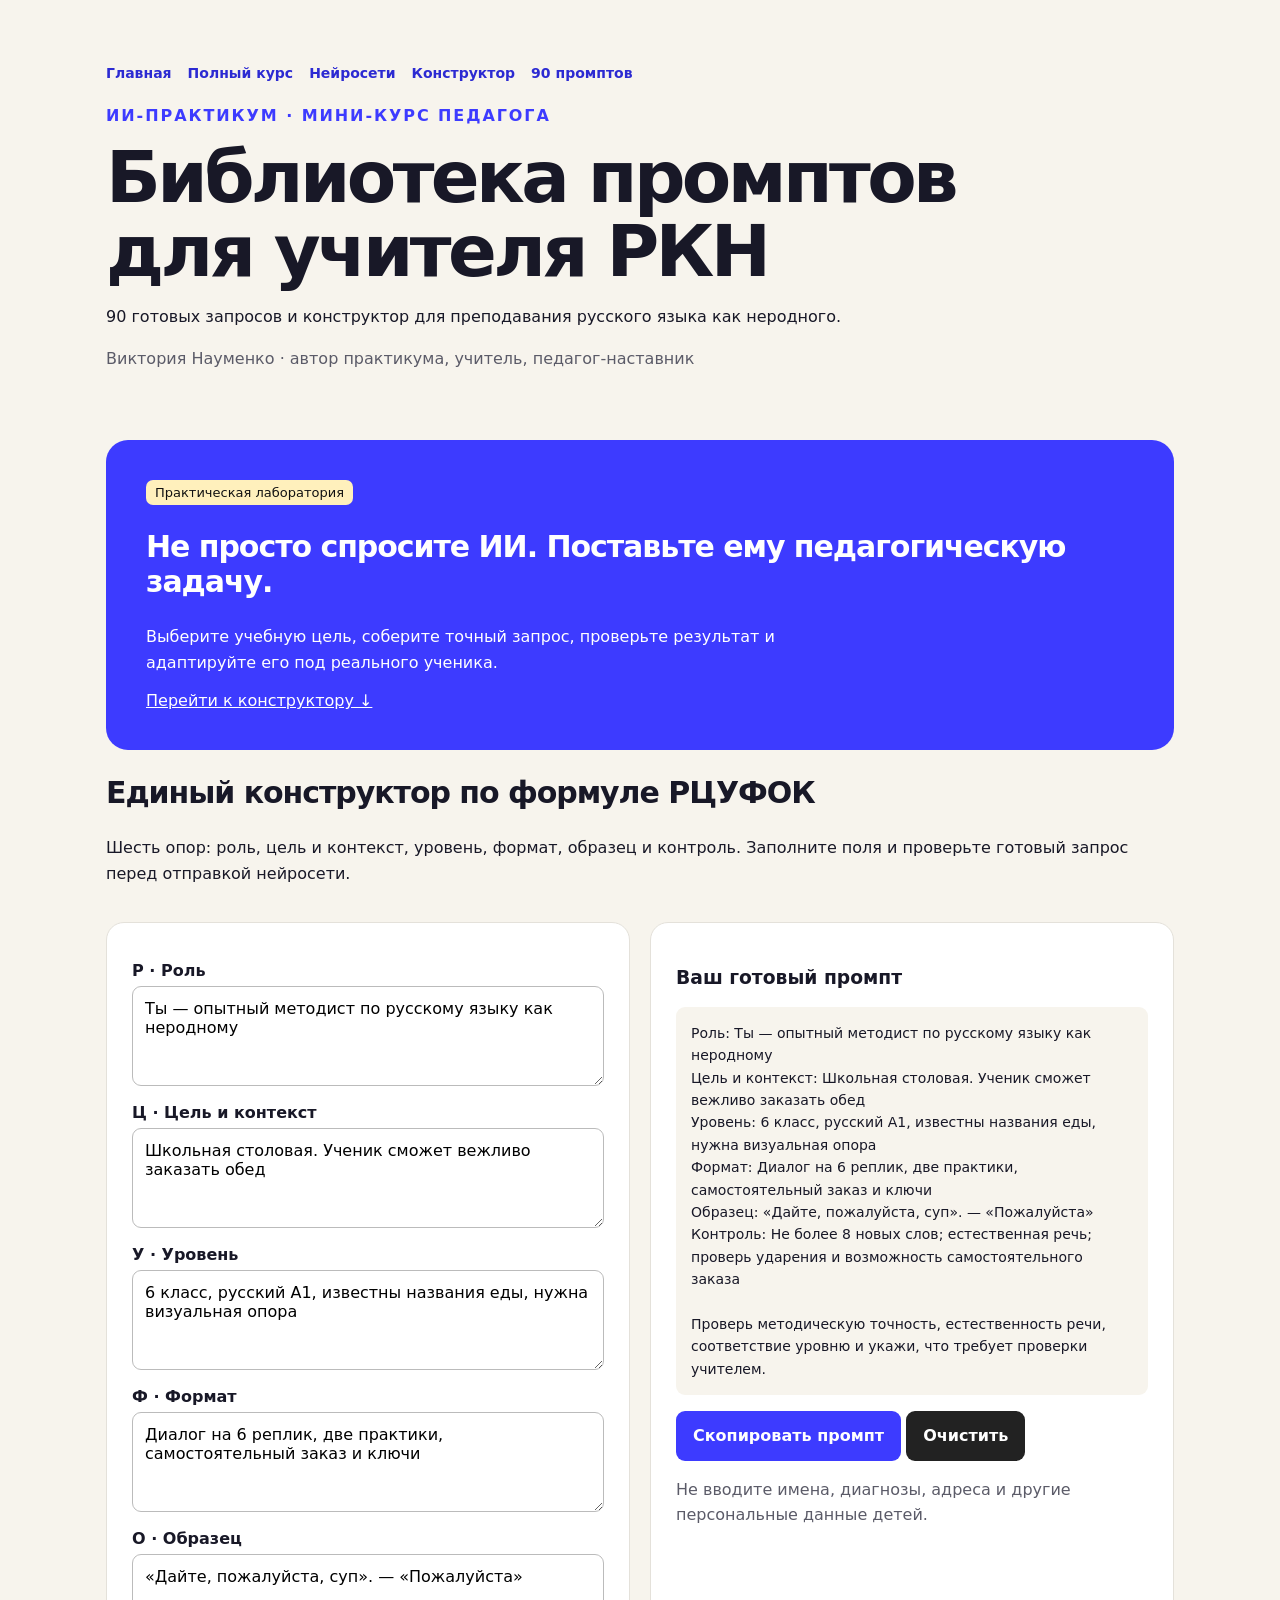
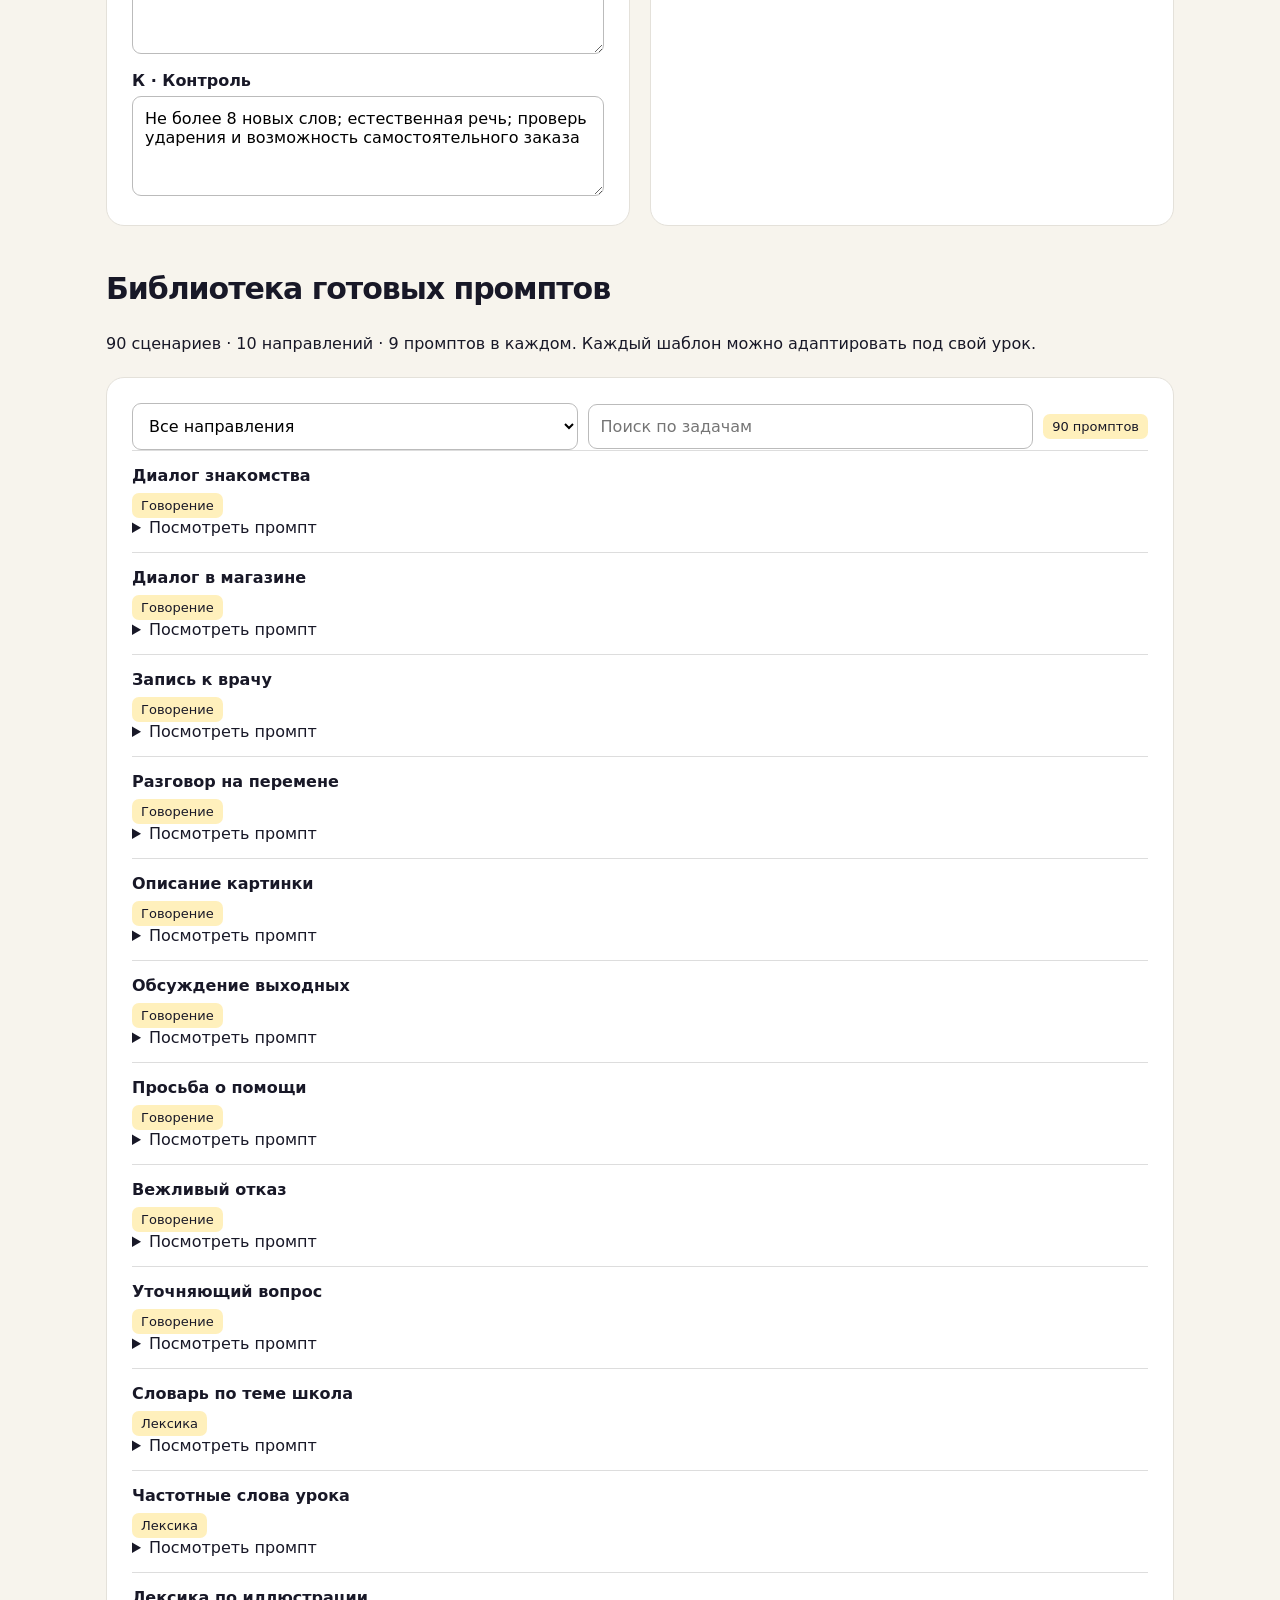
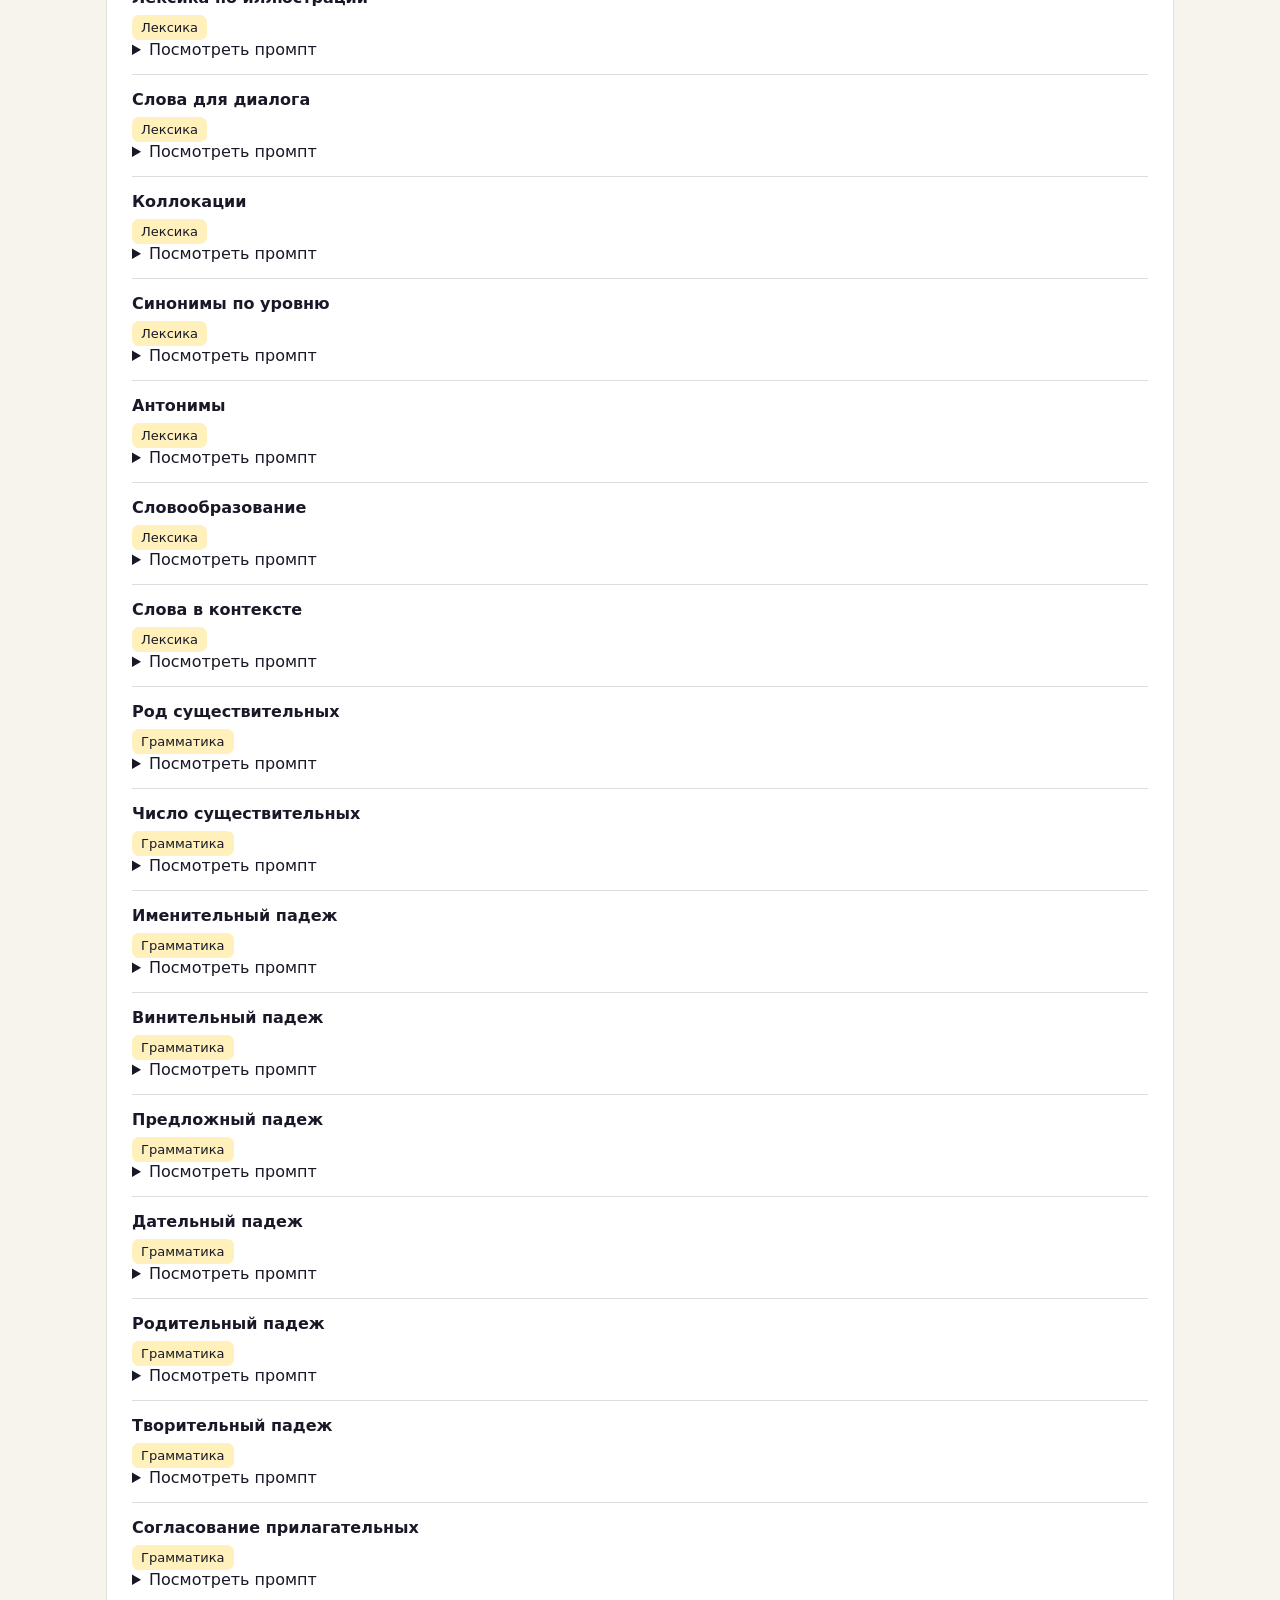
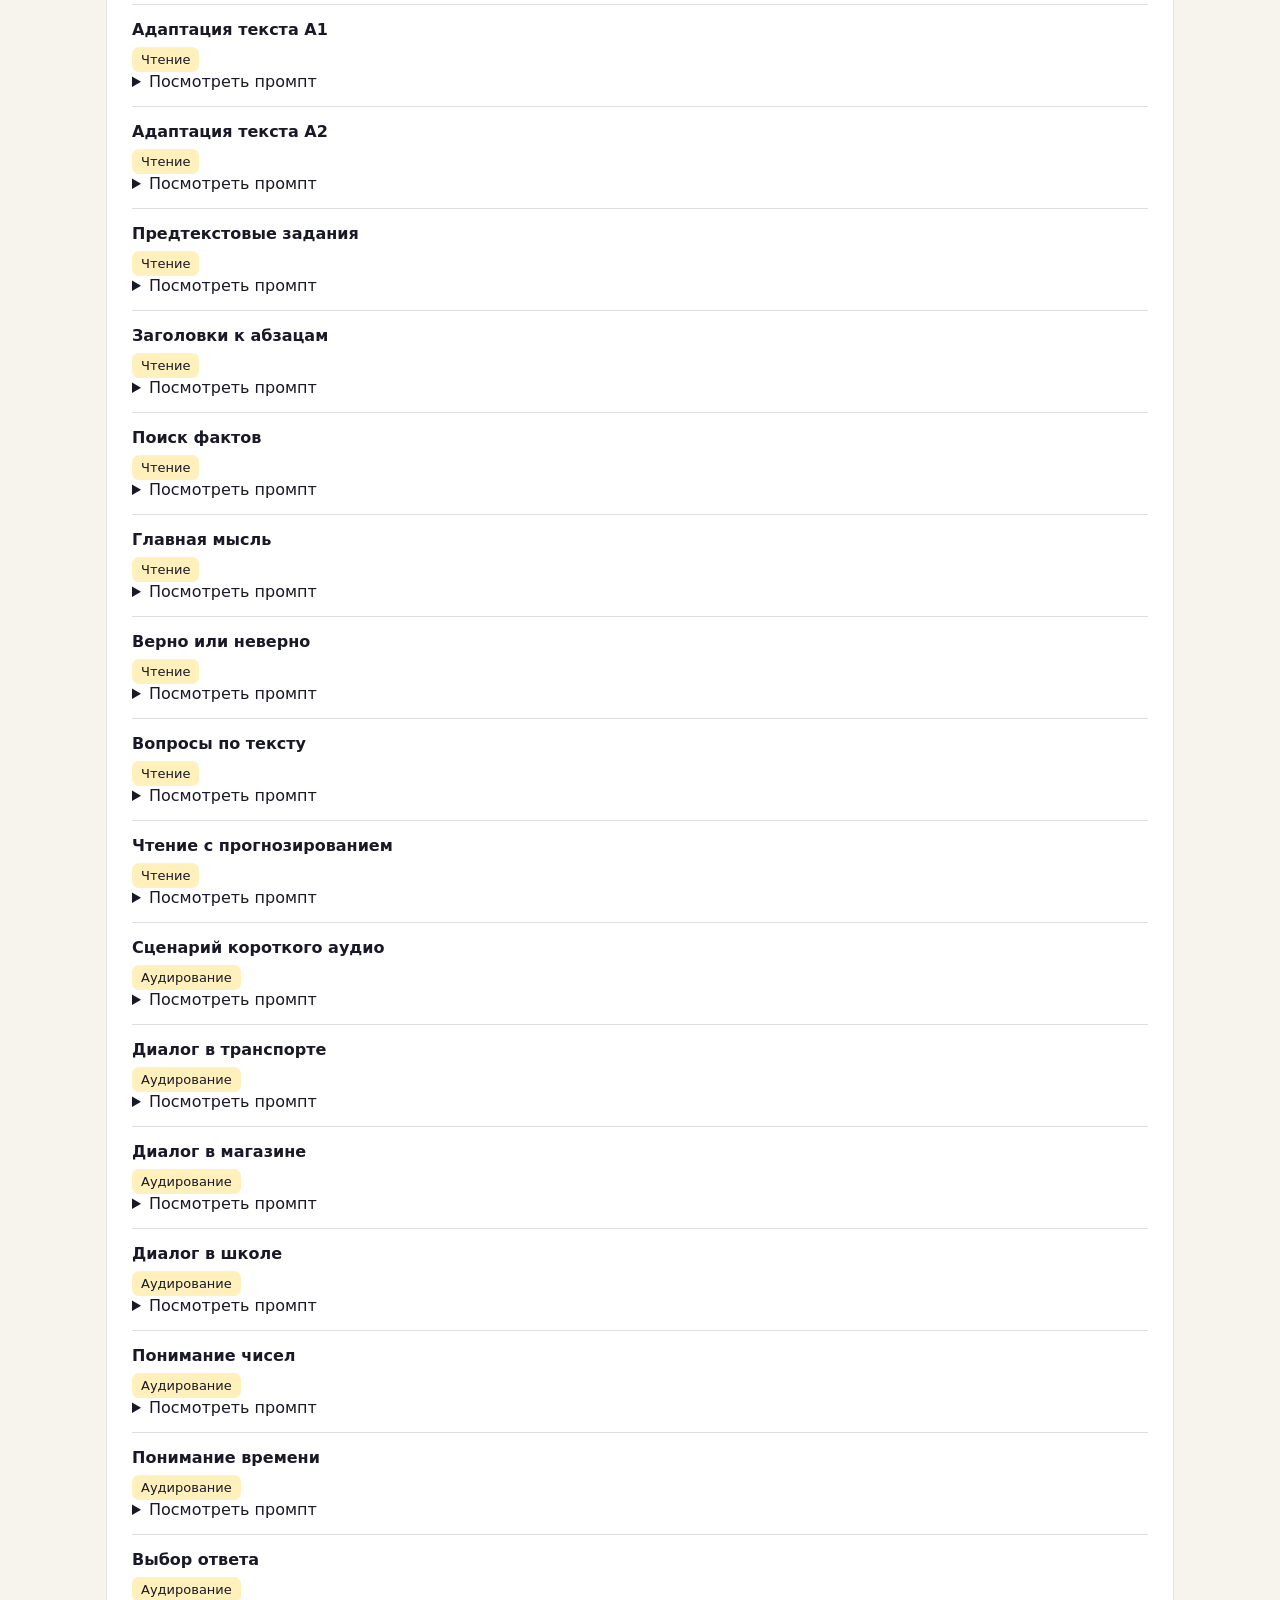
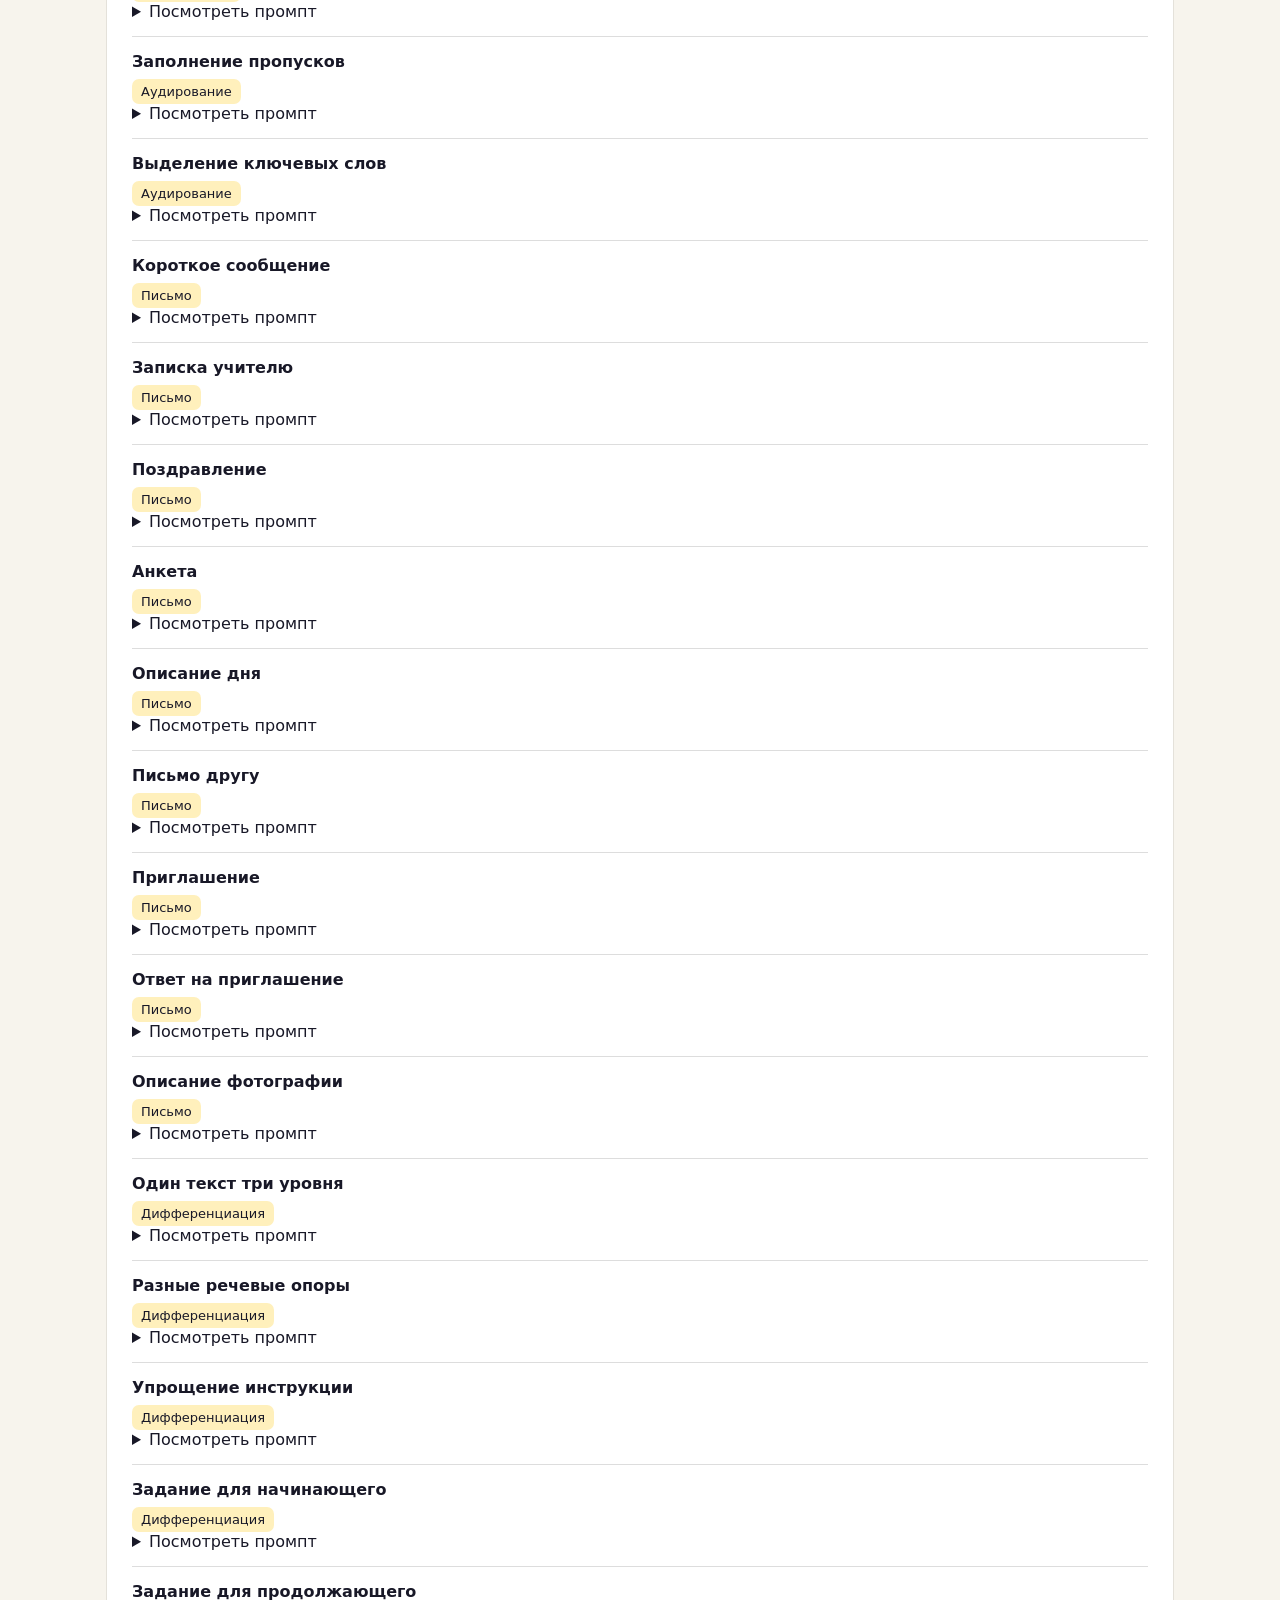
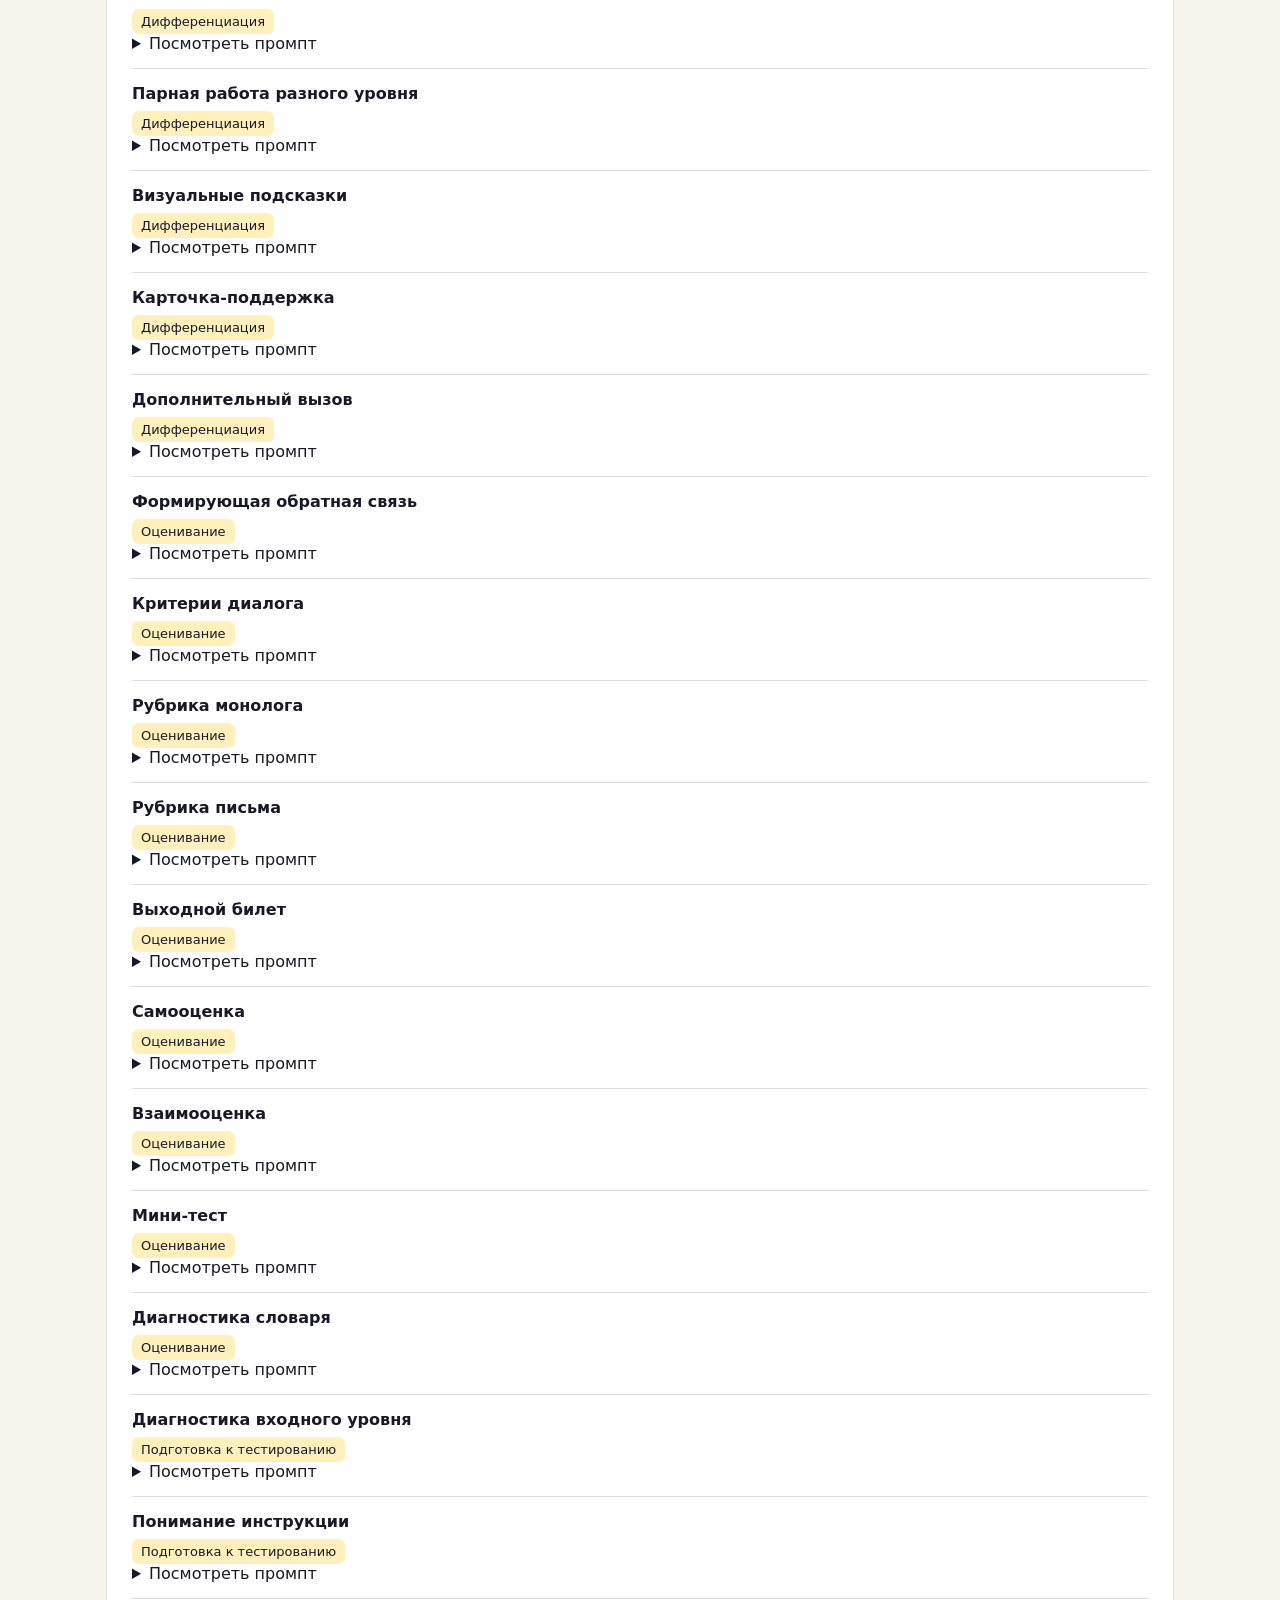
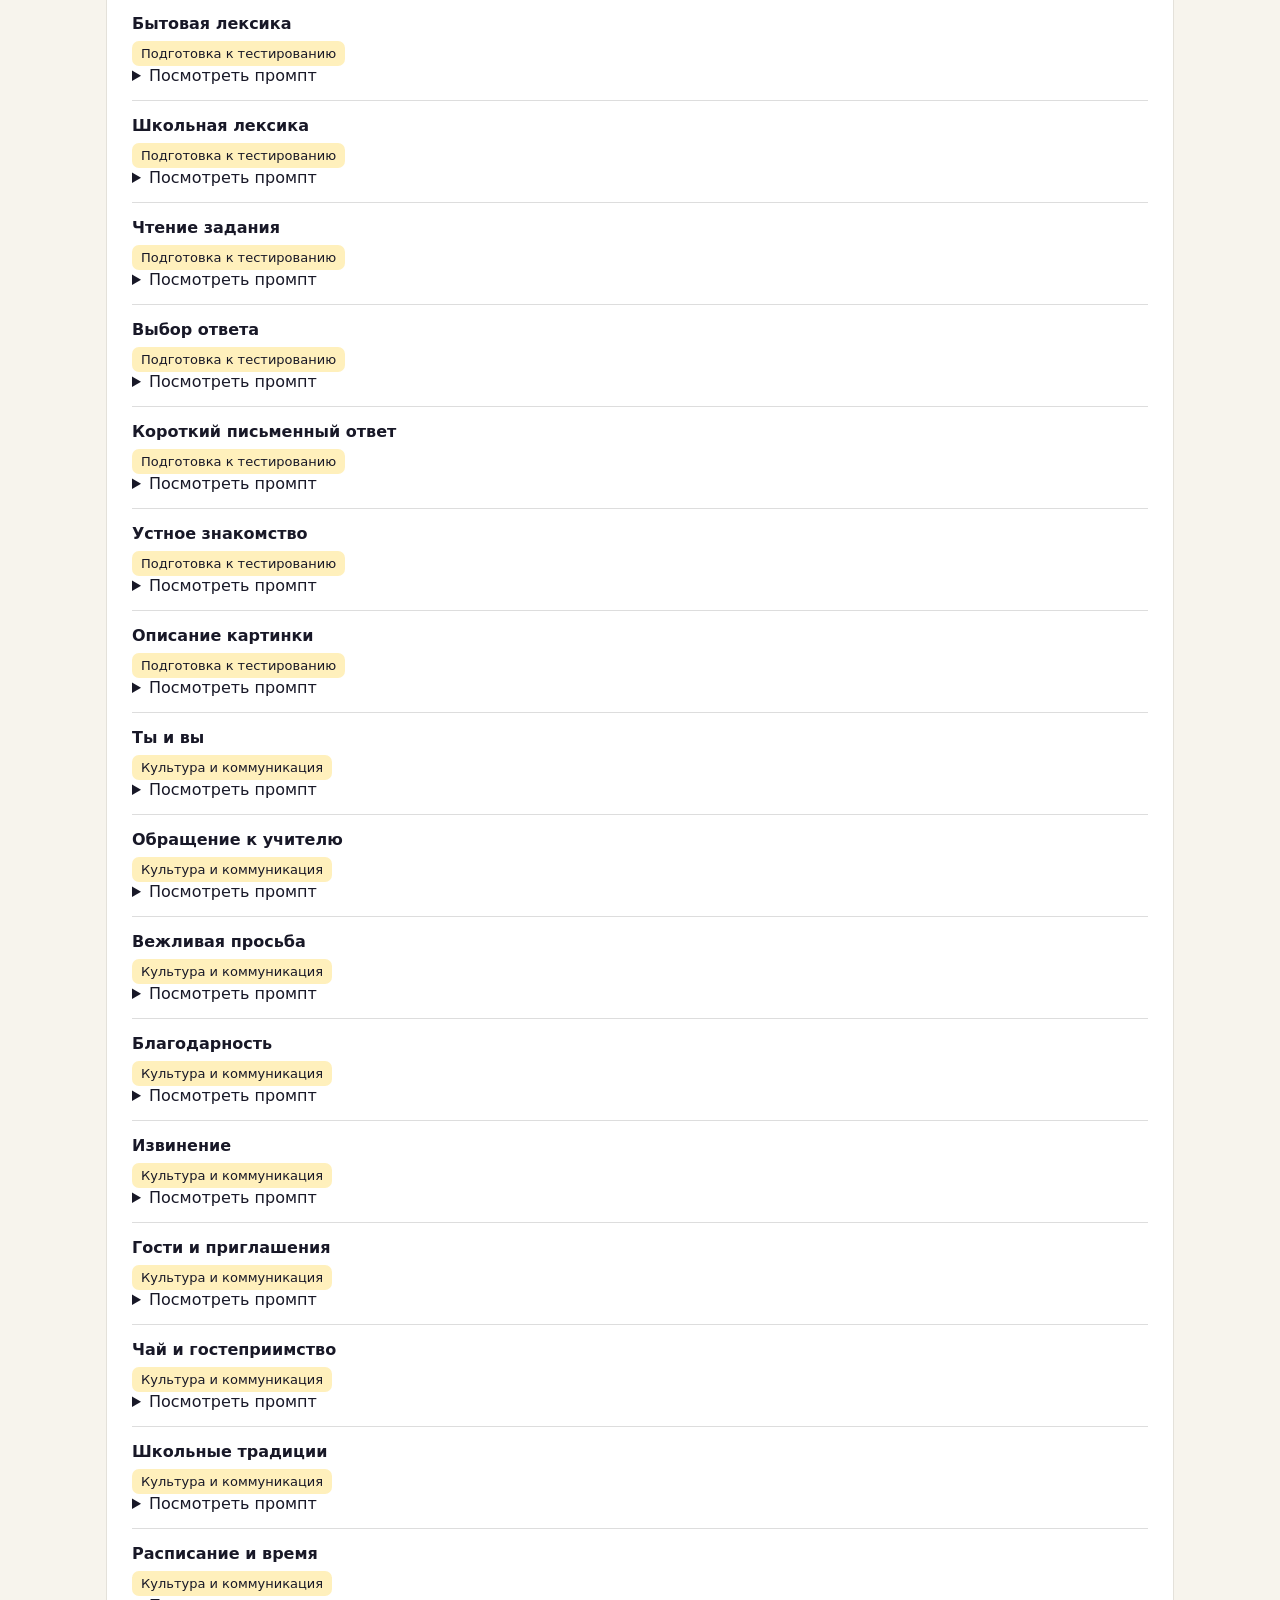
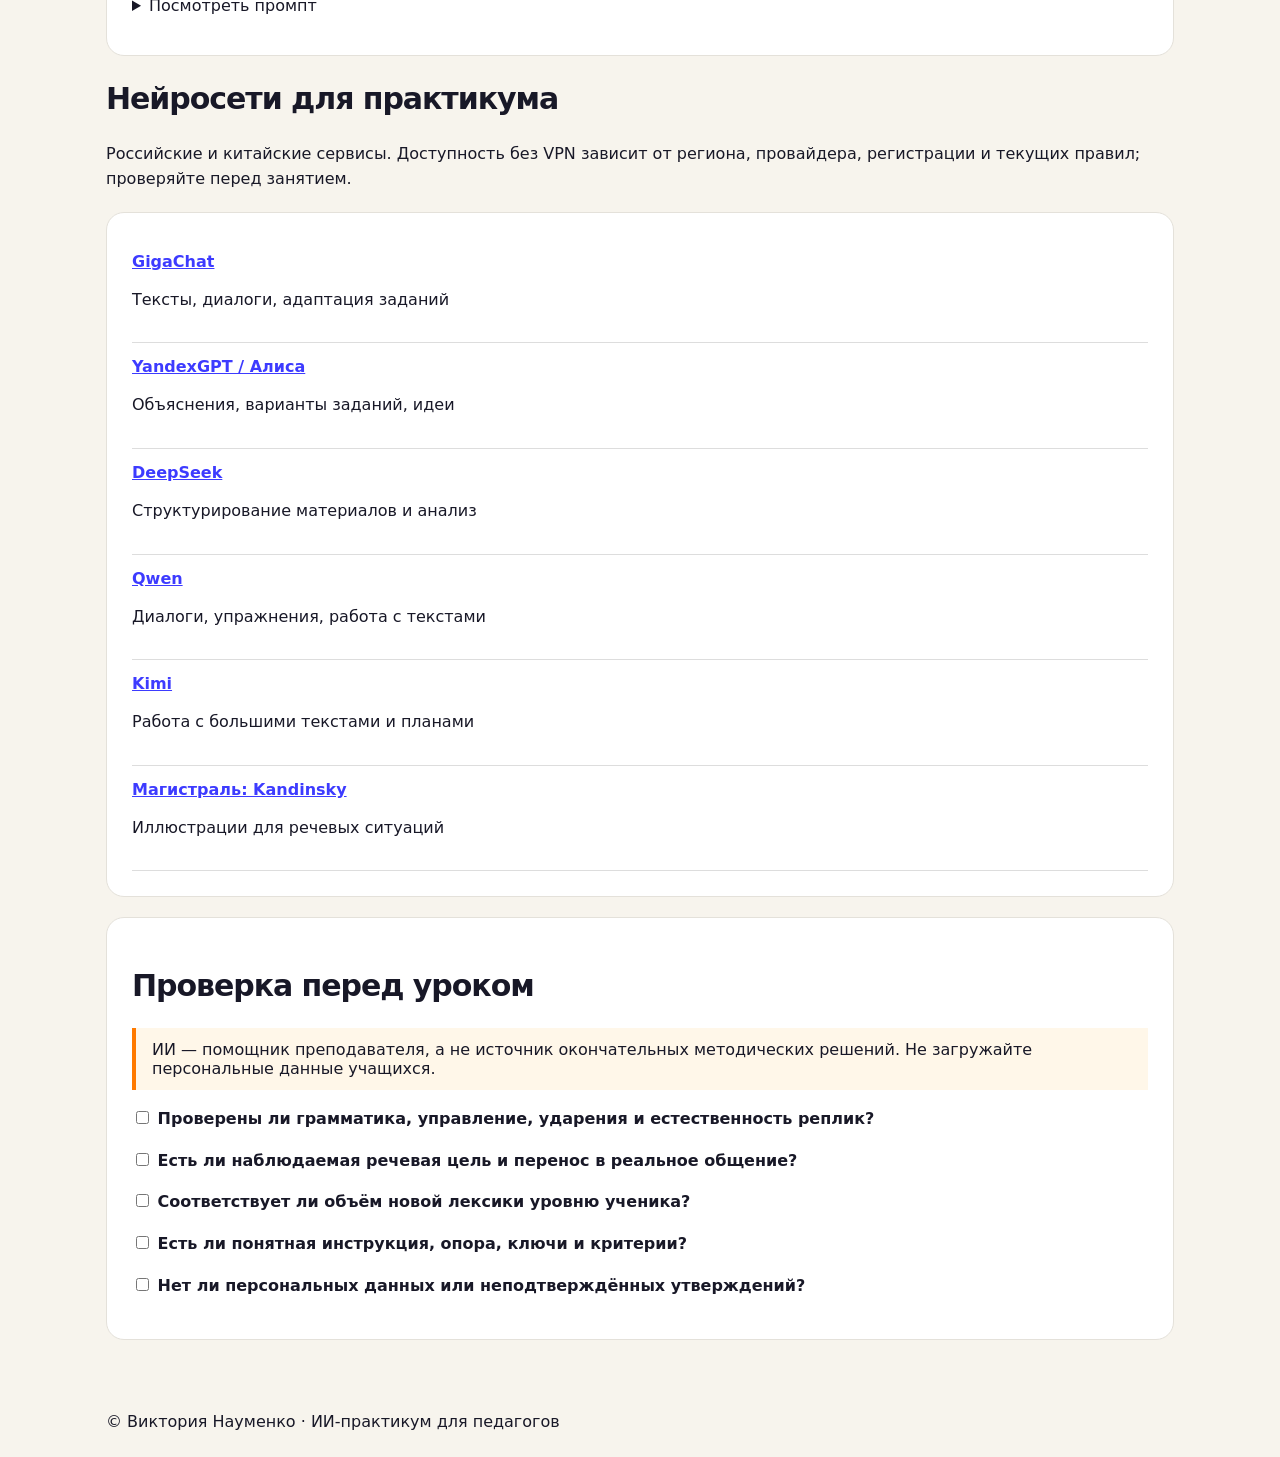
==== commit 8cbbfb1d: "Align prompt library intro with focused seven-lesson course" ====
--- a/docs/ai-lab.html
+++ b/docs/ai-lab.html
@@ -1 +1 @@
-<!doctype html><html lang="ru"><meta charset="utf-8"><meta name="viewport" content="width=device-width,initial-scale=1"><title>ИИ-лаборатория педагога — Виктория Науменко</title><style>:root{font-family:system-ui,-apple-system,sans-serif;color:#181827;background:#f7f4ed}*{box-sizing:border-box}body{margin:0}header,main,footer{max-width:1120px;margin:auto;padding:26px}header{padding-top:65px}h1{font-size:clamp(35px,6vw,72px);line-height:1.03;letter-spacing:-.05em;margin:15px 0}h2{font-size:30px;letter-spacing:-.035em}p{line-height:1.6}.eyebrow{color:#3d3bff;font-weight:800;text-transform:uppercase;letter-spacing:.12em}.hero{background:#3d3bff;color:white;padding:40px;border-radius:22px}.hero p{max-width:670px}.layout{display:grid;grid-template-columns:1fr 1fr;gap:20px}.panel{background:white;padding:25px;border-radius:18px;border:1px solid #e4e1da;margin:20px 0}label{display:block;font-weight:700;margin:13px 0 6px}input,textarea,select{font:inherit;width:100%;padding:12px;border:1px solid #bbb;border-radius:9px;background:#fff}textarea{min-height:100px}button,.btn{font:inherit;background:#3d3bff;color:white;border:0;border-radius:9px;padding:12px 17px;cursor:pointer;font-weight:700}button:focus-visible,a:focus-visible,input:focus-visible,select:focus-visible{outline:3px solid #ff4fa3;outline-offset:3px}.secondary{background:#222}a{color:#3d3bff}.chip{display:inline-block;background:#fff0bc;padding:5px 9px;border-radius:7px;font-size:13px}.item{border-top:1px solid #ddd;padding:15px 0}.item strong{display:block;margin-bottom:8px}.item pre,#result{white-space:pre-wrap;overflow-wrap:anywhere;background:#f7f4ed;padding:15px;border-radius:9px;font:14px/1.6 system-ui}.controls{display:flex;gap:10px;flex-wrap:wrap;align-items:center}.controls select,.controls input{width:auto;flex:1;min-width:180px}.muted{color:#5b5b68}.service{border-bottom:1px solid #ddd;padding:14px 0}.service a{font-weight:700}.notice{border-left:4px solid #ff7a00;padding:12px 16px;background:#fff7e9}@media(max-width:760px){.layout{grid-template-columns:1fr}header{padding-top:30px}.hero{padding:24px}} .lab-nav{display:flex;gap:16px;flex-wrap:wrap;margin-bottom:25px}.lab-nav a{font-size:14px;font-weight:750;color:#2c2ad2;text-decoration:none}.lab-nav a:hover{text-decoration:underline}#constructor,#library{scroll-margin-top:18px}</style><header><nav class="lab-nav" aria-label="Основная навигация"><a href="index.html">Главная</a><a href="course.html">Полный курс</a><a href="tools.html">Нейросети</a><a href="#constructor">Конструктор</a><a href="#library">90 промптов</a></nav><div class="eyebrow">ИИ-практикум · мини-курс педагога</div><h1>Меньше рутины.<br>Больше живой речи.</h1><p>От языкового барьера к понятному действию.</p><p class="muted">Виктория Науменко · автор практикума, учитель, педагог-наставник</p></header><main><section class="hero"><span class="chip" style="color:#111">Практическая лаборатория</span><h2>Не просто спросите ИИ. Поставьте ему педагогическую задачу.</h2><p>Выберите учебную цель, соберите точный запрос, проверьте результат и адаптируйте его под реального ученика.</p><a href="#constructor" style="color:white">Перейти к конструктору ↓</a></section><section id="constructor"><h2>Единый конструктор по формуле РЦУФОК</h2><p>Шесть опор: роль, цель и контекст, уровень, формат, образец и контроль. Заполните поля и проверьте готовый запрос перед отправкой нейросети.</p><div class="layout"><div class="panel" id="fields"></div><div class="panel"><h3>Ваш готовый промпт</h3><div id="result" aria-live="polite">Заполните поля слева.</div><p><button id="copy">Скопировать промпт</button> <button id="reset" class="secondary">Очистить</button></p><p class="muted">Не вводите имена, диагнозы, адреса и другие персональные данные детей.</p></div></div></section><section id="library"><h2>Библиотека готовых промптов</h2><p>90 сценариев · 10 направлений · 9 промптов в каждом. Каждый шаблон можно адаптировать под свой урок.</p><div class="panel"><div class="controls"><select id="category" aria-label="Категория"><option value="">Все направления</option></select><input id="search" placeholder="Поиск по задачам" aria-label="Поиск"><span id="count" class="chip"></span></div><div id="items"></div></div></section><section><h2>Нейросети для практикума</h2><p>Российские и китайские сервисы. Доступность без VPN зависит от региона, провайдера, регистрации и текущих правил; проверяйте перед занятием.</p><div class="panel" id="services"></div></section><section class="panel"><h2>Проверка перед уроком</h2><div class="notice">ИИ — помощник преподавателя, а не источник окончательных методических решений. Не загружайте персональные данные учащихся.</div><div id="checks"></div></section></main><footer>© Виктория Науменко · ИИ-практикум для педагогов</footer><script>const prompts=[{"category":"Говорение","task":"Диалог знакомства","prompt":"Ты — методист по русскому языку как неродному. Разработай материал «Диалог знакомства» для учащихся уровня [A1/A2], возраст [возраст], родной язык [язык], контекст [ситуация]. Цель: после задания ученик сможет [наблюдаемое речевое действие]. Подготовь короткий диалог и три коммуникативных задания. Используй естественный современный русский, ограничь новую лексику до [число] единиц, добавь ударения в новых сложных словах. Дай инструкцию ученику простым языком, ключи, критерии успешности и адаптацию для ученика, которому нужна дополнительная опора. Не выдумывай нормативные требования; пометь, что преподаватель должен проверить.\n\nМетодический акцент именно этого сценария: пары реплик с постепенным снятием опоры. Дай (1) наблюдаемую цель, (2) короткий образец, (3) управляемую практику, (4) самостоятельное речевое действие, (5) критерии и ключи там, где они уместны. Не подменяй коммуникативную задачу механическим упражнением. Укажи, что учителю следует проверить."},{"category":"Говорение","task":"Диалог в магазине","prompt":"Ты — методист по русскому языку как неродному. Разработай материал «Диалог в магазине» для учащихся уровня [A1/A2], возраст [возраст], родной язык [язык], контекст [ситуация]. Цель: после задания ученик сможет [наблюдаемое речевое действие]. Подготовь пошаговую работу от образца к самостоятельной речи. Используй естественный современный русский, ограничь новую лексику до [число] единиц, добавь ударения в новых сложных словах. Дай инструкцию ученику простым языком, ключи, критерии успешности и адаптацию для ученика, которому нужна дополнительная опора. Не выдумывай нормативные требования; пометь, что преподаватель должен проверить.\n\nМетодический акцент именно этого сценария: ролевая карточка для двух участников. Дай (1) наблюдаемую цель, (2) короткий образец, (3) управляемую практику, (4) самостоятельное речевое действие, (5) критерии и ключи там, где они уместны. Не подменяй коммуникативную задачу механическим упражнением. Укажи, что учителю следует проверить."},{"category":"Говорение","task":"Запись к врачу","prompt":"Ты — методист по русскому языку как неродному. Разработай материал «Запись к врачу» для учащихся уровня [A1/A2], возраст [возраст], родной язык [язык], контекст [ситуация]. Цель: после задания ученик сможет [наблюдаемое речевое действие]. Подготовь материал для парной работы и проверку понимания. Используй естественный современный русский, ограничь новую лексику до [число] единиц, добавь ударения в новых сложных словах. Дай инструкцию ученику простым языком, ключи, критерии успешности и адаптацию для ученика, которому нужна дополнительная опора. Не выдумывай нормативные требования; пометь, что преподаватель должен проверить.\n\nМетодический акцент именно этого сценария: модель уточняющего вопроса. Дай (1) наблюдаемую цель, (2) короткий образец, (3) управляемую практику, (4) самостоятельное речевое действие, (5) критерии и ключи там, где они уместны. Не подменяй коммуникативную задачу механическим упражнением. Укажи, что учителю следует проверить."},{"category":"Говорение","task":"Разговор на перемене","prompt":"Ты — методист по русскому языку как неродному. Разработай материал «Разговор на перемене» для учащихся уровня [A1/A2], возраст [возраст], родной язык [язык], контекст [ситуация]. Цель: после задания ученик сможет [наблюдаемое речевое действие]. Подготовь короткий диалог и три коммуникативных задания. Используй естественный современный русский, ограничь новую лексику до [число] единиц, добавь ударения в новых сложных словах. Дай инструкцию ученику простым языком, ключи, критерии успешности и адаптацию для ученика, которому нужна дополнительная опора. Не выдумывай нормативные требования; пометь, что преподаватель должен проверить.\n\nМетодический акцент именно этого сценария: переход от описания к собственной реплике. Дай (1) наблюдаемую цель, (2) короткий образец, (3) управляемую практику, (4) самостоятельное речевое действие, (5) критерии и ключи там, где они уместны. Не подменяй коммуникативную задачу механическим упражнением. Укажи, что учителю следует проверить."},{"category":"Говорение","task":"Описание картинки","prompt":"Ты — методист по русскому языку как неродному. Разработай материал «Описание картинки» для учащихся уровня [A1/A2], возраст [возраст], родной язык [язык], контекст [ситуация]. Цель: после задания ученик сможет [наблюдаемое речевое действие]. Подготовь пошаговую работу от образца к самостоятельной речи. Используй естественный современный русский, ограничь новую лексику до [число] единиц, добавь ударения в новых сложных словах. Дай инструкцию ученику простым языком, ключи, критерии успешности и адаптацию для ученика, которому нужна дополнительная опора. Не выдумывай нормативные требования; пометь, что преподаватель должен проверить.\n\nМетодический акцент именно этого сценария: вариант для парной работы. Дай (1) наблюдаемую цель, (2) короткий образец, (3) управляемую практику, (4) самостоятельное речевое действие, (5) критерии и ключи там, где они уместны. Не подменяй коммуникативную задачу механическим упражнением. Укажи, что учителю следует проверить."},{"category":"Говорение","task":"Обсуждение выходных","prompt":"Ты — методист по русскому языку как неродному. Разработай материал «Обсуждение выходных» для учащихся уровня [A1/A2], возраст [возраст], родной язык [язык], контекст [ситуация]. Цель: после задания ученик сможет [наблюдаемое речевое действие]. Подготовь материал для парной работы и проверку понимания. Используй естественный современный русский, ограничь новую лексику до [число] единиц, добавь ударения в новых сложных словах. Дай инструкцию ученику простым языком, ключи, критерии успешности и адаптацию для ученика, которому нужна дополнительная опора. Не выдумывай нормативные требования; пометь, что преподаватель должен проверить.\n\nМетодический акцент именно этого сценария: три возможных ответа разной степени самостоятельности. Дай (1) наблюдаемую цель, (2) короткий образец, (3) управляемую практику, (4) самостоятельное речевое действие, (5) критерии и ключи там, где они уместны. Не подменяй коммуникативную задачу механическим упражнением. Укажи, что учителю следует проверить."},{"category":"Говорение","task":"Просьба о помощи","prompt":"Ты — методист по русскому языку как неродному. Разработай материал «Просьба о помощи» для учащихся уровня [A1/A2], возраст [возраст], родной язык [язык], контекст [ситуация]. Цель: после задания ученик сможет [наблюдаемое речевое действие]. Подготовь короткий диалог и три коммуникативных задания. Используй естественный современный русский, ограничь новую лексику до [число] единиц, добавь ударения в новых сложных словах. Дай инструкцию ученику простым языком, ключи, критерии успешности и адаптацию для ученика, которому нужна дополнительная опора. Не выдумывай нормативные требования; пометь, что преподаватель должен проверить.\n\nМетодический акцент именно этого сценария: короткая репетиция и новый контекст. Дай (1) наблюдаемую цель, (2) короткий образец, (3) управляемую практику, (4) самостоятельное речевое действие, (5) критерии и ключи там, где они уместны. Не подменяй коммуникативную задачу механическим упражнением. Укажи, что учителю следует проверить."},{"category":"Говорение","task":"Вежливый отказ","prompt":"Ты — методист по русскому языку как неродному. Разработай материал «Вежливый отказ» для учащихся уровня [A1/A2], возраст [возраст], родной язык [язык], контекст [ситуация]. Цель: после задания ученик сможет [наблюдаемое речевое действие]. Подготовь пошаговую работу от образца к самостоятельной речи. Используй естественный современный русский, ограничь новую лексику до [число] единиц, добавь ударения в новых сложных словах. Дай инструкцию ученику простым языком, ключи, критерии успешности и адаптацию для ученика, которому нужна дополнительная опора. Не выдумывай нормативные требования; пометь, что преподаватель должен проверить.\n\nМетодический акцент именно этого сценария: вежливость и уместность в ситуации. Дай (1) наблюдаемую цель, (2) короткий образец, (3) управляемую практику, (4) самостоятельное речевое действие, (5) критерии и ключи там, где они уместны. Не подменяй коммуникативную задачу механическим упражнением. Укажи, что учителю следует проверить."},{"category":"Говорение","task":"Уточняющий вопрос","prompt":"Ты — методист по русскому языку как неродному. Разработай материал «Уточняющий вопрос» для учащихся уровня [A1/A2], возраст [возраст], родной язык [язык], контекст [ситуация]. Цель: после задания ученик сможет [наблюдаемое речевое действие]. Подготовь материал для парной работы и проверку понимания. Используй естественный современный русский, ограничь новую лексику до [число] единиц, добавь ударения в новых сложных словах. Дай инструкцию ученику простым языком, ключи, критерии успешности и адаптацию для ученика, которому нужна дополнительная опора. Не выдумывай нормативные требования; пометь, что преподаватель должен проверить.\n\nМетодический акцент именно этого сценария: проверка успешности коммуникации. Дай (1) наблюдаемую цель, (2) короткий образец, (3) управляемую практику, (4) самостоятельное речевое действие, (5) критерии и ключи там, где они уместны. Не подменяй коммуникативную задачу механическим упражнением. Укажи, что учителю следует проверить."},{"category":"Лексика","task":"Словарь по теме школа","prompt":"Ты — методист по русскому языку как неродному. Разработай материал «Словарь по теме школа» для учащихся уровня [A1/A2], возраст [возраст], родной язык [язык], контекст [ситуация]. Цель: после задания ученик сможет [наблюдаемое речевое действие]. Подготовь короткий диалог и три коммуникативных задания. Используй естественный современный русский, ограничь новую лексику до [число] единиц, добавь ударения в новых сложных словах. Дай инструкцию ученику простым языком, ключи, критерии успешности и адаптацию для ученика, которому нужна дополнительная опора. Не выдумывай нормативные требования; пометь, что преподаватель должен проверить.\n\nМетодический акцент именно этого сценария: отбор частотной лексики. Дай (1) наблюдаемую цель, (2) короткий образец, (3) управляемую практику, (4) самостоятельное речевое действие, (5) критерии и ключи там, где они уместны. Не подменяй коммуникативную задачу механическим упражнением. Укажи, что учителю следует проверить."},{"category":"Лексика","task":"Частотные слова урока","prompt":"Ты — методист по русскому языку как неродному. Разработай материал «Частотные слова урока» для учащихся уровня [A1/A2], возраст [возраст], родной язык [язык], контекст [ситуация]. Цель: после задания ученик сможет [наблюдаемое речевое действие]. Подготовь пошаговую работу от образца к самостоятельной речи. Используй естественный современный русский, ограничь новую лексику до [число] единиц, добавь ударения в новых сложных словах. Дай инструкцию ученику простым языком, ключи, критерии успешности и адаптацию для ученика, которому нужна дополнительная опора. Не выдумывай нормативные требования; пометь, что преподаватель должен проверить.\n\nМетодический акцент именно этого сценария: контекстуальные словосочетания. Дай (1) наблюдаемую цель, (2) короткий образец, (3) управляемую практику, (4) самостоятельное речевое действие, (5) критерии и ключи там, где они уместны. Не подменяй коммуникативную задачу механическим упражнением. Укажи, что учителю следует проверить."},{"category":"Лексика","task":"Лексика по иллюстрации","prompt":"Ты — методист по русскому языку как неродному. Разработай материал «Лексика по иллюстрации» для учащихся уровня [A1/A2], возраст [возраст], родной язык [язык], контекст [ситуация]. Цель: после задания ученик сможет [наблюдаемое речевое действие]. Подготовь материал для парной работы и проверку понимания. Используй естественный современный русский, ограничь новую лексику до [число] единиц, добавь ударения в новых сложных словах. Дай инструкцию ученику простым языком, ключи, критерии успешности и адаптацию для ученика, которому нужна дополнительная опора. Не выдумывай нормативные требования; пометь, что преподаватель должен проверить.\n\nМетодический акцент именно этого сценария: подписи к изображениям. Дай (1) наблюдаемую цель, (2) короткий образец, (3) управляемую практику, (4) самостоятельное речевое действие, (5) критерии и ключи там, где они уместны. Не подменяй коммуникативную задачу механическим упражнением. Укажи, что учителю следует проверить."},{"category":"Лексика","task":"Слова для диалога","prompt":"Ты — методист по русскому языку как неродному. Разработай материал «Слова для диалога» для учащихся уровня [A1/A2], возраст [возраст], родной язык [язык], контекст [ситуация]. Цель: после задания ученик сможет [наблюдаемое речевое действие]. Подготовь короткий диалог и три коммуникативных задания. Используй естественный современный русский, ограничь новую лексику до [число] единиц, добавь ударения в новых сложных словах. Дай инструкцию ученику простым языком, ключи, критерии успешности и адаптацию для ученика, которому нужна дополнительная опора. Не выдумывай нормативные требования; пометь, что преподаватель должен проверить.\n\nМетодический акцент именно этого сценария: слова для реального диалога. Дай (1) наблюдаемую цель, (2) короткий образец, (3) управляемую практику, (4) самостоятельное речевое действие, (5) критерии и ключи там, где они уместны. Не подменяй коммуникативную задачу механическим упражнением. Укажи, что учителю следует проверить."},{"category":"Лексика","task":"Коллокации","prompt":"Ты — методист по русскому языку как неродному. Разработай материал «Коллокации» для учащихся уровня [A1/A2], возраст [возраст], родной язык [язык], контекст [ситуация]. Цель: после задания ученик сможет [наблюдаемое речевое действие]. Подготовь пошаговую работу от образца к самостоятельной речи. Используй естественный современный русский, ограничь новую лексику до [число] единиц, добавь ударения в новых сложных словах. Дай инструкцию ученику простым языком, ключи, критерии успешности и адаптацию для ученика, которому нужна дополнительная опора. Не выдумывай нормативные требования; пометь, что преподаватель должен проверить.\n\nМетодический акцент именно этого сценария: типичные сочетания без кальки. Дай (1) наблюдаемую цель, (2) короткий образец, (3) управляемую практику, (4) самостоятельное речевое действие, (5) критерии и ключи там, где они уместны. Не подменяй коммуникативную задачу механическим упражнением. Укажи, что учителю следует проверить."},{"category":"Лексика","task":"Синонимы по уровню","prompt":"Ты — методист по русскому языку как неродному. Разработай материал «Синонимы по уровню» для учащихся уровня [A1/A2], возраст [возраст], родной язык [язык], контекст [ситуация]. Цель: после задания ученик сможет [наблюдаемое речевое действие]. Подготовь материал для парной работы и проверку понимания. Используй естественный современный русский, ограничь новую лексику до [число] единиц, добавь ударения в новых сложных словах. Дай инструкцию ученику простым языком, ключи, критерии успешности и адаптацию для ученика, которому нужна дополнительная опора. Не выдумывай нормативные требования; пометь, что преподаватель должен проверить.\n\nМетодический акцент именно этого сценария: контраст значений в контексте. Дай (1) наблюдаемую цель, (2) короткий образец, (3) управляемую практику, (4) самостоятельное речевое действие, (5) критерии и ключи там, где они уместны. Не подменяй коммуникативную задачу механическим упражнением. Укажи, что учителю следует проверить."},{"category":"Лексика","task":"Антонимы","prompt":"Ты — методист по русскому языку как неродному. Разработай материал «Антонимы» для учащихся уровня [A1/A2], возраст [возраст], родной язык [язык], контекст [ситуация]. Цель: после задания ученик сможет [наблюдаемое речевое действие]. Подготовь короткий диалог и три коммуникативных задания. Используй естественный современный русский, ограничь новую лексику до [число] единиц, добавь ударения в новых сложных словах. Дай инструкцию ученику простым языком, ключи, критерии успешности и адаптацию для ученика, которому нужна дополнительная опора. Не выдумывай нормативные требования; пометь, что преподаватель должен проверить.\n\nМетодический акцент именно этого сценария: семантические противопоставления. Дай (1) наблюдаемую цель, (2) короткий образец, (3) управляемую практику, (4) самостоятельное речевое действие, (5) критерии и ключи там, где они уместны. Не подменяй коммуникативную задачу механическим упражнением. Укажи, что учителю следует проверить."},{"category":"Лексика","task":"Словообразование","prompt":"Ты — методист по русскому языку как неродному. Разработай материал «Словообразование» для учащихся уровня [A1/A2], возраст [возраст], родной язык [язык], контекст [ситуация]. Цель: после задания ученик сможет [наблюдаемое речевое действие]. Подготовь пошаговую работу от образца к самостоятельной речи. Используй естественный современный русский, ограничь новую лексику до [число] единиц, добавь ударения в новых сложных словах. Дай инструкцию ученику простым языком, ключи, критерии успешности и адаптацию для ученика, которому нужна дополнительная опора. Не выдумывай нормативные требования; пометь, что преподаватель должен проверить.\n\nМетодический акцент именно этого сценария: простые словообразовательные связи. Дай (1) наблюдаемую цель, (2) короткий образец, (3) управляемую практику, (4) самостоятельное речевое действие, (5) критерии и ключи там, где они уместны. Не подменяй коммуникативную задачу механическим упражнением. Укажи, что учителю следует проверить."},{"category":"Лексика","task":"Слова в контексте","prompt":"Ты — методист по русскому языку как неродному. Разработай материал «Слова в контексте» для учащихся уровня [A1/A2], возраст [возраст], родной язык [язык], контекст [ситуация]. Цель: после задания ученик сможет [наблюдаемое речевое действие]. Подготовь материал для парной работы и проверку понимания. Используй естественный современный русский, ограничь новую лексику до [число] единиц, добавь ударения в новых сложных словах. Дай инструкцию ученику простым языком, ключи, критерии успешности и адаптацию для ученика, которому нужна дополнительная опора. Не выдумывай нормативные требования; пометь, что преподаватель должен проверить.\n\nМетодический акцент именно этого сценария: активизация в самостоятельной речи. Дай (1) наблюдаемую цель, (2) короткий образец, (3) управляемую практику, (4) самостоятельное речевое действие, (5) критерии и ключи там, где они уместны. Не подменяй коммуникативную задачу механическим упражнением. Укажи, что учителю следует проверить."},{"category":"Грамматика","task":"Род существительных","prompt":"Ты — методист по русскому языку как неродному. Разработай материал «Род существительных» для учащихся уровня [A1/A2], возраст [возраст], родной язык [язык], контекст [ситуация]. Цель: после задания ученик сможет [наблюдаемое речевое действие]. Подготовь короткий диалог и три коммуникативных задания. Используй естественный современный русский, ограничь новую лексику до [число] единиц, добавь ударения в новых сложных словах. Дай инструкцию ученику простым языком, ключи, критерии успешности и адаптацию для ученика, которому нужна дополнительная опора. Не выдумывай нормативные требования; пометь, что преподаватель должен проверить.\n\nМетодический акцент именно этого сценария: контекст для замечания формы. Дай (1) наблюдаемую цель, (2) короткий образец, (3) управляемую практику, (4) самостоятельное речевое действие, (5) критерии и ключи там, где они уместны. Не подменяй коммуникативную задачу механическим упражнением. Укажи, что учителю следует проверить."},{"category":"Грамматика","task":"Число существительных","prompt":"Ты — методист по русскому языку как неродному. Разработай материал «Число существительных» для учащихся уровня [A1/A2], возраст [возраст], родной язык [язык], контекст [ситуация]. Цель: после задания ученик сможет [наблюдаемое речевое действие]. Подготовь пошаговую работу от образца к самостоятельной речи. Используй естественный современный русский, ограничь новую лексику до [число] единиц, добавь ударения в новых сложных словах. Дай инструкцию ученику простым языком, ключи, критерии успешности и адаптацию для ученика, которому нужна дополнительная опора. Не выдумывай нормативные требования; пометь, что преподаватель должен проверить.\n\nМетодический акцент именно этого сценария: одна форма — одна коммуникативная цель. Дай (1) наблюдаемую цель, (2) короткий образец, (3) управляемую практику, (4) самостоятельное речевое действие, (5) критерии и ключи там, где они уместны. Не подменяй коммуникативную задачу механическим упражнением. Укажи, что учителю следует проверить."},{"category":"Грамматика","task":"Именительный падеж","prompt":"Ты — методист по русскому языку как неродному. Разработай материал «Именительный падеж» для учащихся уровня [A1/A2], возраст [возраст], родной язык [язык], контекст [ситуация]. Цель: после задания ученик сможет [наблюдаемое речевое действие]. Подготовь материал для парной работы и проверку понимания. Используй естественный современный русский, ограничь новую лексику до [число] единиц, добавь ударения в новых сложных словах. Дай инструкцию ученику простым языком, ключи, критерии успешности и адаптацию для ученика, которому нужна дополнительная опора. Не выдумывай нормативные требования; пометь, что преподаватель должен проверить.\n\nМетодический акцент именно этого сценария: минимальные пары с пояснением. Дай (1) наблюдаемую цель, (2) короткий образец, (3) управляемую практику, (4) самостоятельное речевое действие, (5) критерии и ключи там, где они уместны. Не подменяй коммуникативную задачу механическим упражнением. Укажи, что учителю следует проверить."},{"category":"Грамматика","task":"Винительный падеж","prompt":"Ты — методист по русскому языку как неродному. Разработай материал «Винительный падеж» для учащихся уровня [A1/A2], возраст [возраст], родной язык [язык], контекст [ситуация]. Цель: после задания ученик сможет [наблюдаемое речевое действие]. Подготовь короткий диалог и три коммуникативных задания. Используй естественный современный русский, ограничь новую лексику до [число] единиц, добавь ударения в новых сложных словах. Дай инструкцию ученику простым языком, ключи, критерии успешности и адаптацию для ученика, которому нужна дополнительная опора. Не выдумывай нормативные требования; пометь, что преподаватель должен проверить.\n\nМетодический акцент именно этого сценария: выбор формы по смыслу. Дай (1) наблюдаемую цель, (2) короткий образец, (3) управляемую практику, (4) самостоятельное речевое действие, (5) критерии и ключи там, где они уместны. Не подменяй коммуникативную задачу механическим упражнением. Укажи, что учителю следует проверить."},{"category":"Грамматика","task":"Предложный падеж","prompt":"Ты — методист по русскому языку как неродному. Разработай материал «Предложный падеж» для учащихся уровня [A1/A2], возраст [возраст], родной язык [язык], контекст [ситуация]. Цель: после задания ученик сможет [наблюдаемое речевое действие]. Подготовь пошаговую работу от образца к самостоятельной речи. Используй естественный современный русский, ограничь новую лексику до [число] единиц, добавь ударения в новых сложных словах. Дай инструкцию ученику простым языком, ключи, критерии успешности и адаптацию для ученика, которому нужна дополнительная опора. Не выдумывай нормативные требования; пометь, что преподаватель должен проверить.\n\nМетодический акцент именно этого сценария: вопросы о месте и теме. Дай (1) наблюдаемую цель, (2) короткий образец, (3) управляемую практику, (4) самостоятельное речевое действие, (5) критерии и ключи там, где они уместны. Не подменяй коммуникативную задачу механическим упражнением. Укажи, что учителю следует проверить."},{"category":"Грамматика","task":"Дательный падеж","prompt":"Ты — методист по русскому языку как неродному. Разработай материал «Дательный падеж» для учащихся уровня [A1/A2], возраст [возраст], родной язык [язык], контекст [ситуация]. Цель: после задания ученик сможет [наблюдаемое речевое действие]. Подготовь материал для парной работы и проверку понимания. Используй естественный современный русский, ограничь новую лексику до [число] единиц, добавь ударения в новых сложных словах. Дай инструкцию ученику простым языком, ключи, критерии успешности и адаптацию для ученика, которому нужна дополнительная опора. Не выдумывай нормативные требования; пометь, что преподаватель должен проверить.\n\nМетодический акцент именно этого сценария: практика адресата действия. Дай (1) наблюдаемую цель, (2) короткий образец, (3) управляемую практику, (4) самостоятельное речевое действие, (5) критерии и ключи там, где они уместны. Не подменяй коммуникативную задачу механическим упражнением. Укажи, что учителю следует проверить."},{"category":"Грамматика","task":"Родительный падеж","prompt":"Ты — методист по русскому языку как неродному. Разработай материал «Родительный падеж» для учащихся уровня [A1/A2], возраст [возраст], родной язык [язык], контекст [ситуация]. Цель: после задания ученик сможет [наблюдаемое речевое действие]. Подготовь короткий диалог и три коммуникативных задания. Используй естественный современный русский, ограничь новую лексику до [число] единиц, добавь ударения в новых сложных словах. Дай инструкцию ученику простым языком, ключи, критерии успешности и адаптацию для ученика, которому нужна дополнительная опора. Не выдумывай нормативные требования; пометь, что преподаватель должен проверить.\n\nМетодический акцент именно этого сценария: речевые модели отрицания и количества. Дай (1) наблюдаемую цель, (2) короткий образец, (3) управляемую практику, (4) самостоятельное речевое действие, (5) критерии и ключи там, где они уместны. Не подменяй коммуникативную задачу механическим упражнением. Укажи, что учителю следует проверить."},{"category":"Грамматика","task":"Творительный падеж","prompt":"Ты — методист по русскому языку как неродному. Разработай материал «Творительный падеж» для учащихся уровня [A1/A2], возраст [возраст], родной язык [язык], контекст [ситуация]. Цель: после задания ученик сможет [наблюдаемое речевое действие]. Подготовь пошаговую работу от образца к самостоятельной речи. Используй естественный современный русский, ограничь новую лексику до [число] единиц, добавь ударения в новых сложных словах. Дай инструкцию ученику простым языком, ключи, критерии успешности и адаптацию для ученика, которому нужна дополнительная опора. Не выдумывай нормативные требования; пометь, что преподаватель должен проверить.\n\nМетодический акцент именно этого сценария: ситуация использования инструмента. Дай (1) наблюдаемую цель, (2) короткий образец, (3) управляемую практику, (4) самостоятельное речевое действие, (5) критерии и ключи там, где они уместны. Не подменяй коммуникативную задачу механическим упражнением. Укажи, что учителю следует проверить."},{"category":"Грамматика","task":"Согласование прилагательных","prompt":"Ты — методист по русскому языку как неродному. Разработай материал «Согласование прилагательных» для учащихся уровня [A1/A2], возраст [возраст], родной язык [язык], контекст [ситуация]. Цель: после задания ученик сможет [наблюдаемое речевое действие]. Подготовь материал для парной работы и проверку понимания. Используй естественный современный русский, ограничь новую лексику до [число] единиц, добавь ударения в новых сложных словах. Дай инструкцию ученику простым языком, ключи, критерии успешности и адаптацию для ученика, которому нужна дополнительная опора. Не выдумывай нормативные требования; пометь, что преподаватель должен проверить.\n\nМетодический акцент именно этого сценария: согласование внутри короткой фразы. Дай (1) наблюдаемую цель, (2) короткий образец, (3) управляемую практику, (4) самостоятельное речевое действие, (5) критерии и ключи там, где они уместны. Не подменяй коммуникативную задачу механическим упражнением. Укажи, что учителю следует проверить."},{"category":"Чтение","task":"Адаптация текста A1","prompt":"Ты — методист по русскому языку как неродному. Разработай материал «Адаптация текста A1» для учащихся уровня [A1/A2], возраст [возраст], родной язык [язык], контекст [ситуация]. Цель: после задания ученик сможет [наблюдаемое речевое действие]. Подготовь короткий диалог и три коммуникативных задания. Используй естественный современный русский, ограничь новую лексику до [число] единиц, добавь ударения в новых сложных словах. Дай инструкцию ученику простым языком, ключи, критерии успешности и адаптацию для ученика, которому нужна дополнительная опора. Не выдумывай нормативные требования; пометь, что преподаватель должен проверить.\n\nМетодический акцент именно этого сценария: проверка сохранения фактов. Дай (1) наблюдаемую цель, (2) короткий образец, (3) управляемую практику, (4) самостоятельное речевое действие, (5) критерии и ключи там, где они уместны. Не подменяй коммуникативную задачу механическим упражнением. Укажи, что учителю следует проверить."},{"category":"Чтение","task":"Адаптация текста A2","prompt":"Ты — методист по русскому языку как неродному. Разработай материал «Адаптация текста A2» для учащихся уровня [A1/A2], возраст [возраст], родной язык [язык], контекст [ситуация]. Цель: после задания ученик сможет [наблюдаемое речевое действие]. Подготовь пошаговую работу от образца к самостоятельной речи. Используй естественный современный русский, ограничь новую лексику до [число] единиц, добавь ударения в новых сложных словах. Дай инструкцию ученику простым языком, ключи, критерии успешности и адаптацию для ученика, которому нужна дополнительная опора. Не выдумывай нормативные требования; пометь, что преподаватель должен проверить.\n\nМетодический акцент именно этого сценария: сохранение причинно-следственных связей. Дай (1) наблюдаемую цель, (2) короткий образец, (3) управляемую практику, (4) самостоятельное речевое действие, (5) критерии и ключи там, где они уместны. Не подменяй коммуникативную задачу механическим упражнением. Укажи, что учителю следует проверить."},{"category":"Чтение","task":"Предтекстовые задания","prompt":"Ты — методист по русскому языку как неродному. Разработай материал «Предтекстовые задания» для учащихся уровня [A1/A2], возраст [возраст], родной язык [язык], контекст [ситуация]. Цель: после задания ученик сможет [наблюдаемое речевое действие]. Подготовь материал для парной работы и проверку понимания. Используй естественный современный русский, ограничь новую лексику до [число] единиц, добавь ударения в новых сложных словах. Дай инструкцию ученику простым языком, ключи, критерии успешности и адаптацию для ученика, которому нужна дополнительная опора. Не выдумывай нормативные требования; пометь, что преподаватель должен проверить.\n\nМетодический акцент именно этого сценария: предтекстовый прогноз. Дай (1) наблюдаемую цель, (2) короткий образец, (3) управляемую практику, (4) самостоятельное речевое действие, (5) критерии и ключи там, где они уместны. Не подменяй коммуникативную задачу механическим упражнением. Укажи, что учителю следует проверить."},{"category":"Чтение","task":"Заголовки к абзацам","prompt":"Ты — методист по русскому языку как неродному. Разработай материал «Заголовки к абзацам» для учащихся уровня [A1/A2], возраст [возраст], родной язык [язык], контекст [ситуация]. Цель: после задания ученик сможет [наблюдаемое речевое действие]. Подготовь короткий диалог и три коммуникативных задания. Используй естественный современный русский, ограничь новую лексику до [число] единиц, добавь ударения в новых сложных словах. Дай инструкцию ученику простым языком, ключи, критерии успешности и адаптацию для ученика, которому нужна дополнительная опора. Не выдумывай нормативные требования; пометь, что преподаватель должен проверить.\n\nМетодический акцент именно этого сценария: соотнесение смысловых частей. Дай (1) наблюдаемую цель, (2) короткий образец, (3) управляемую практику, (4) самостоятельное речевое действие, (5) критерии и ключи там, где они уместны. Не подменяй коммуникативную задачу механическим упражнением. Укажи, что учителю следует проверить."},{"category":"Чтение","task":"Поиск фактов","prompt":"Ты — методист по русскому языку как неродному. Разработай материал «Поиск фактов» для учащихся уровня [A1/A2], возраст [возраст], родной язык [язык], контекст [ситуация]. Цель: после задания ученик сможет [наблюдаемое речевое действие]. Подготовь пошаговую работу от образца к самостоятельной речи. Используй естественный современный русский, ограничь новую лексику до [число] единиц, добавь ударения в новых сложных словах. Дай инструкцию ученику простым языком, ключи, критерии успешности и адаптацию для ученика, которому нужна дополнительная опора. Не выдумывай нормативные требования; пометь, что преподаватель должен проверить.\n\nМетодический акцент именно этого сценария: поиск точной информации. Дай (1) наблюдаемую цель, (2) короткий образец, (3) управляемую практику, (4) самостоятельное речевое действие, (5) критерии и ключи там, где они уместны. Не подменяй коммуникативную задачу механическим упражнением. Укажи, что учителю следует проверить."},{"category":"Чтение","task":"Главная мысль","prompt":"Ты — методист по русскому языку как неродному. Разработай материал «Главная мысль» для учащихся уровня [A1/A2], возраст [возраст], родной язык [язык], контекст [ситуация]. Цель: после задания ученик сможет [наблюдаемое речевое действие]. Подготовь материал для парной работы и проверку понимания. Используй естественный современный русский, ограничь новую лексику до [число] единиц, добавь ударения в новых сложных словах. Дай инструкцию ученику простым языком, ключи, критерии успешности и адаптацию для ученика, которому нужна дополнительная опора. Не выдумывай нормативные требования; пометь, что преподаватель должен проверить.\n\nМетодический акцент именно этого сценария: выделение основной мысли. Дай (1) наблюдаемую цель, (2) короткий образец, (3) управляемую практику, (4) самостоятельное речевое действие, (5) критерии и ключи там, где они уместны. Не подменяй коммуникативную задачу механическим упражнением. Укажи, что учителю следует проверить."},{"category":"Чтение","task":"Верно или неверно","prompt":"Ты — методист по русскому языку как неродному. Разработай материал «Верно или неверно» для учащихся уровня [A1/A2], возраст [возраст], родной язык [язык], контекст [ситуация]. Цель: после задания ученик сможет [наблюдаемое речевое действие]. Подготовь короткий диалог и три коммуникативных задания. Используй естественный современный русский, ограничь новую лексику до [число] единиц, добавь ударения в новых сложных словах. Дай инструкцию ученику простым языком, ключи, критерии успешности и адаптацию для ученика, которому нужна дополнительная опора. Не выдумывай нормативные требования; пометь, что преподаватель должен проверить.\n\nМетодический акцент именно этого сценария: проверка утверждений с доказательством. Дай (1) наблюдаемую цель, (2) короткий образец, (3) управляемую практику, (4) самостоятельное речевое действие, (5) критерии и ключи там, где они уместны. Не подменяй коммуникативную задачу механическим упражнением. Укажи, что учителю следует проверить."},{"category":"Чтение","task":"Вопросы по тексту","prompt":"Ты — методист по русскому языку как неродному. Разработай материал «Вопросы по тексту» для учащихся уровня [A1/A2], возраст [возраст], родной язык [язык], контекст [ситуация]. Цель: после задания ученик сможет [наблюдаемое речевое действие]. Подготовь пошаговую работу от образца к самостоятельной речи. Используй естественный современный русский, ограничь новую лексику до [число] единиц, добавь ударения в новых сложных словах. Дай инструкцию ученику простым языком, ключи, критерии успешности и адаптацию для ученика, которому нужна дополнительная опора. Не выдумывай нормативные требования; пометь, что преподаватель должен проверить.\n\nМетодический акцент именно этого сценария: вопросы разной сложности. Дай (1) наблюдаемую цель, (2) короткий образец, (3) управляемую практику, (4) самостоятельное речевое действие, (5) критерии и ключи там, где они уместны. Не подменяй коммуникативную задачу механическим упражнением. Укажи, что учителю следует проверить."},{"category":"Чтение","task":"Чтение с прогнозированием","prompt":"Ты — методист по русскому языку как неродному. Разработай материал «Чтение с прогнозированием» для учащихся уровня [A1/A2], возраст [возраст], родной язык [язык], контекст [ситуация]. Цель: после задания ученик сможет [наблюдаемое речевое действие]. Подготовь материал для парной работы и проверку понимания. Используй естественный современный русский, ограничь новую лексику до [число] единиц, добавь ударения в новых сложных словах. Дай инструкцию ученику простым языком, ключи, критерии успешности и адаптацию для ученика, которому нужна дополнительная опора. Не выдумывай нормативные требования; пометь, что преподаватель должен проверить.\n\nМетодический акцент именно этого сценария: проверка гипотез по тексту. Дай (1) наблюдаемую цель, (2) короткий образец, (3) управляемую практику, (4) самостоятельное речевое действие, (5) критерии и ключи там, где они уместны. Не подменяй коммуникативную задачу механическим упражнением. Укажи, что учителю следует проверить."},{"category":"Аудирование","task":"Сценарий короткого аудио","prompt":"Ты — методист по русскому языку как неродному. Разработай материал «Сценарий короткого аудио» для учащихся уровня [A1/A2], возраст [возраст], родной язык [язык], контекст [ситуация]. Цель: после задания ученик сможет [наблюдаемое речевое действие]. Подготовь короткий диалог и три коммуникативных задания. Используй естественный современный русский, ограничь новую лексику до [число] единиц, добавь ударения в новых сложных словах. Дай инструкцию ученику простым языком, ключи, критерии успешности и адаптацию для ученика, которому нужна дополнительная опора. Не выдумывай нормативные требования; пометь, что преподаватель должен проверить.\n\nМетодический акцент именно этого сценария: короткий естественный сценарий. Дай (1) наблюдаемую цель, (2) короткий образец, (3) управляемую практику, (4) самостоятельное речевое действие, (5) критерии и ключи там, где они уместны. Не подменяй коммуникативную задачу механическим упражнением. Укажи, что учителю следует проверить."},{"category":"Аудирование","task":"Диалог в транспорте","prompt":"Ты — методист по русскому языку как неродному. Разработай материал «Диалог в транспорте» для учащихся уровня [A1/A2], возраст [возраст], родной язык [язык], контекст [ситуация]. Цель: после задания ученик сможет [наблюдаемое речевое действие]. Подготовь пошаговую работу от образца к самостоятельной речи. Используй естественный современный русский, ограничь новую лексику до [число] единиц, добавь ударения в новых сложных словах. Дай инструкцию ученику простым языком, ключи, критерии успешности и адаптацию для ученика, которому нужна дополнительная опора. Не выдумывай нормативные требования; пометь, что преподаватель должен проверить.\n\nМетодический акцент именно этого сценария: понимание направления движения. Дай (1) наблюдаемую цель, (2) короткий образец, (3) управляемую практику, (4) самостоятельное речевое действие, (5) критерии и ключи там, где они уместны. Не подменяй коммуникативную задачу механическим упражнением. Укажи, что учителю следует проверить."},{"category":"Аудирование","task":"Диалог в магазине","prompt":"Ты — методист по русскому языку как неродному. Разработай материал «Диалог в магазине» для учащихся уровня [A1/A2], возраст [возраст], родной язык [язык], контекст [ситуация]. Цель: после задания ученик сможет [наблюдаемое речевое действие]. Подготовь материал для парной работы и проверку понимания. Используй естественный современный русский, ограничь новую лексику до [число] единиц, добавь ударения в новых сложных словах. Дай инструкцию ученику простым языком, ключи, критерии успешности и адаптацию для ученика, которому нужна дополнительная опора. Не выдумывай нормативные требования; пометь, что преподаватель должен проверить.\n\nМетодический акцент именно этого сценария: проверка заказа и количества. Дай (1) наблюдаемую цель, (2) короткий образец, (3) управляемую практику, (4) самостоятельное речевое действие, (5) критерии и ключи там, где они уместны. Не подменяй коммуникативную задачу механическим упражнением. Укажи, что учителю следует проверить."},{"category":"Аудирование","task":"Диалог в школе","prompt":"Ты — методист по русскому языку как неродному. Разработай материал «Диалог в школе» для учащихся уровня [A1/A2], возраст [возраст], родной язык [язык], контекст [ситуация]. Цель: после задания ученик сможет [наблюдаемое речевое действие]. Подготовь короткий диалог и три коммуникативных задания. Используй естественный современный русский, ограничь новую лексику до [число] единиц, добавь ударения в новых сложных словах. Дай инструкцию ученику простым языком, ключи, критерии успешности и адаптацию для ученика, которому нужна дополнительная опора. Не выдумывай нормативные требования; пометь, что преподаватель должен проверить.\n\nМетодический акцент именно этого сценария: распознавание школьных инструкций. Дай (1) наблюдаемую цель, (2) короткий образец, (3) управляемую практику, (4) самостоятельное речевое действие, (5) критерии и ключи там, где они уместны. Не подменяй коммуникативную задачу механическим упражнением. Укажи, что учителю следует проверить."},{"category":"Аудирование","task":"Понимание чисел","prompt":"Ты — методист по русскому языку как неродному. Разработай материал «Понимание чисел» для учащихся уровня [A1/A2], возраст [возраст], родной язык [язык], контекст [ситуация]. Цель: после задания ученик сможет [наблюдаемое речевое действие]. Подготовь пошаговую работу от образца к самостоятельной речи. Используй естественный современный русский, ограничь новую лексику до [число] единиц, добавь ударения в новых сложных словах. Дай инструкцию ученику простым языком, ключи, критерии успешности и адаптацию для ученика, которому нужна дополнительная опора. Не выдумывай нормативные требования; пометь, что преподаватель должен проверить.\n\nМетодический акцент именно этого сценария: различение чисел на слух. Дай (1) наблюдаемую цель, (2) короткий образец, (3) управляемую практику, (4) самостоятельное речевое действие, (5) критерии и ключи там, где они уместны. Не подменяй коммуникативную задачу механическим упражнением. Укажи, что учителю следует проверить."},{"category":"Аудирование","task":"Понимание времени","prompt":"Ты — методист по русскому языку как неродному. Разработай материал «Понимание времени» для учащихся уровня [A1/A2], возраст [возраст], родной язык [язык], контекст [ситуация]. Цель: после задания ученик сможет [наблюдаемое речевое действие]. Подготовь материал для парной работы и проверку понимания. Используй естественный современный русский, ограничь новую лексику до [число] единиц, добавь ударения в новых сложных словах. Дай инструкцию ученику простым языком, ключи, критерии успешности и адаптацию для ученика, которому нужна дополнительная опора. Не выдумывай нормативные требования; пометь, что преподаватель должен проверить.\n\nМетодический акцент именно этого сценария: понимание времени встречи. Дай (1) наблюдаемую цель, (2) короткий образец, (3) управляемую практику, (4) самостоятельное речевое действие, (5) критерии и ключи там, где они уместны. Не подменяй коммуникативную задачу механическим упражнением. Укажи, что учителю следует проверить."},{"category":"Аудирование","task":"Выбор ответа","prompt":"Ты — методист по русскому языку как неродному. Разработай материал «Выбор ответа» для учащихся уровня [A1/A2], возраст [возраст], родной язык [язык], контекст [ситуация]. Цель: после задания ученик сможет [наблюдаемое речевое действие]. Подготовь короткий диалог и три коммуникативных задания. Используй естественный современный русский, ограничь новую лексику до [число] единиц, добавь ударения в новых сложных словах. Дай инструкцию ученику простым языком, ключи, критерии успешности и адаптацию для ученика, которому нужна дополнительная опора. Не выдумывай нормативные требования; пометь, что преподаватель должен проверить.\n\nМетодический акцент именно этого сценария: выбор ответа по услышанному. Дай (1) наблюдаемую цель, (2) короткий образец, (3) управляемую практику, (4) самостоятельное речевое действие, (5) критерии и ключи там, где они уместны. Не подменяй коммуникативную задачу механическим упражнением. Укажи, что учителю следует проверить."},{"category":"Аудирование","task":"Заполнение пропусков","prompt":"Ты — методист по русскому языку как неродному. Разработай материал «Заполнение пропусков» для учащихся уровня [A1/A2], возраст [возраст], родной язык [язык], контекст [ситуация]. Цель: после задания ученик сможет [наблюдаемое речевое действие]. Подготовь пошаговую работу от образца к самостоятельной речи. Используй естественный современный русский, ограничь новую лексику до [число] единиц, добавь ударения в новых сложных словах. Дай инструкцию ученику простым языком, ключи, критерии успешности и адаптацию для ученика, которому нужна дополнительная опора. Не выдумывай нормативные требования; пометь, что преподаватель должен проверить.\n\nМетодический акцент именно этого сценария: заполнение пропуска после прослушивания. Дай (1) наблюдаемую цель, (2) короткий образец, (3) управляемую практику, (4) самостоятельное речевое действие, (5) критерии и ключи там, где они уместны. Не подменяй коммуникативную задачу механическим упражнением. Укажи, что учителю следует проверить."},{"category":"Аудирование","task":"Выделение ключевых слов","prompt":"Ты — методист по русскому языку как неродному. Разработай материал «Выделение ключевых слов» для учащихся уровня [A1/A2], возраст [возраст], родной язык [язык], контекст [ситуация]. Цель: после задания ученик сможет [наблюдаемое речевое действие]. Подготовь материал для парной работы и проверку понимания. Используй естественный современный русский, ограничь новую лексику до [число] единиц, добавь ударения в новых сложных словах. Дай инструкцию ученику простым языком, ключи, критерии успешности и адаптацию для ученика, которому нужна дополнительная опора. Не выдумывай нормативные требования; пометь, что преподаватель должен проверить.\n\nМетодический акцент именно этого сценария: выделение ключевых слов. Дай (1) наблюдаемую цель, (2) короткий образец, (3) управляемую практику, (4) самостоятельное речевое действие, (5) критерии и ключи там, где они уместны. Не подменяй коммуникативную задачу механическим упражнением. Укажи, что учителю следует проверить."},{"category":"Письмо","task":"Короткое сообщение","prompt":"Ты — методист по русскому языку как неродному. Разработай материал «Короткое сообщение» для учащихся уровня [A1/A2], возраст [возраст], родной язык [язык], контекст [ситуация]. Цель: после задания ученик сможет [наблюдаемое речевое действие]. Подготовь короткий диалог и три коммуникативных задания. Используй естественный современный русский, ограничь новую лексику до [число] единиц, добавь ударения в новых сложных словах. Дай инструкцию ученику простым языком, ключи, критерии успешности и адаптацию для ученика, которому нужна дополнительная опора. Не выдумывай нормативные требования; пометь, что преподаватель должен проверить.\n\nМетодический акцент именно этого сценария: сообщение с ясной целью. Дай (1) наблюдаемую цель, (2) короткий образец, (3) управляемую практику, (4) самостоятельное речевое действие, (5) критерии и ключи там, где они уместны. Не подменяй коммуникативную задачу механическим упражнением. Укажи, что учителю следует проверить."},{"category":"Письмо","task":"Записка учителю","prompt":"Ты — методист по русскому языку как неродному. Разработай материал «Записка учителю» для учащихся уровня [A1/A2], возраст [возраст], родной язык [язык], контекст [ситуация]. Цель: после задания ученик сможет [наблюдаемое речевое действие]. Подготовь пошаговую работу от образца к самостоятельной речи. Используй естественный современный русский, ограничь новую лексику до [число] единиц, добавь ударения в новых сложных словах. Дай инструкцию ученику простым языком, ключи, критерии успешности и адаптацию для ученика, которому нужна дополнительная опора. Не выдумывай нормативные требования; пометь, что преподаватель должен проверить.\n\nМетодический акцент именно этого сценария: короткая вежливая записка. Дай (1) наблюдаемую цель, (2) короткий образец, (3) управляемую практику, (4) самостоятельное речевое действие, (5) критерии и ключи там, где они уместны. Не подменяй коммуникативную задачу механическим упражнением. Укажи, что учителю следует проверить."},{"category":"Письмо","task":"Поздравление","prompt":"Ты — методист по русскому языку как неродному. Разработай материал «Поздравление» для учащихся уровня [A1/A2], возраст [возраст], родной язык [язык], контекст [ситуация]. Цель: после задания ученик сможет [наблюдаемое речевое действие]. Подготовь материал для парной работы и проверку понимания. Используй естественный современный русский, ограничь новую лексику до [число] единиц, добавь ударения в новых сложных словах. Дай инструкцию ученику простым языком, ключи, критерии успешности и адаптацию для ученика, которому нужна дополнительная опора. Не выдумывай нормативные требования; пометь, что преподаватель должен проверить.\n\nМетодический акцент именно этого сценария: поздравление без шаблонных клише. Дай (1) наблюдаемую цель, (2) короткий образец, (3) управляемую практику, (4) самостоятельное речевое действие, (5) критерии и ключи там, где они уместны. Не подменяй коммуникативную задачу механическим упражнением. Укажи, что учителю следует проверить."},{"category":"Письмо","task":"Анкета","prompt":"Ты — методист по русскому языку как неродному. Разработай материал «Анкета» для учащихся уровня [A1/A2], возраст [возраст], родной язык [язык], контекст [ситуация]. Цель: после задания ученик сможет [наблюдаемое речевое действие]. Подготовь короткий диалог и три коммуникативных задания. Используй естественный современный русский, ограничь новую лексику до [число] единиц, добавь ударения в новых сложных словах. Дай инструкцию ученику простым языком, ключи, критерии успешности и адаптацию для ученика, которому нужна дополнительная опора. Не выдумывай нормативные требования; пометь, что преподаватель должен проверить.\n\nМетодический акцент именно этого сценария: заполнение формы по образцу. Дай (1) наблюдаемую цель, (2) короткий образец, (3) управляемую практику, (4) самостоятельное речевое действие, (5) критерии и ключи там, где они уместны. Не подменяй коммуникативную задачу механическим упражнением. Укажи, что учителю следует проверить."},{"category":"Письмо","task":"Описание дня","prompt":"Ты — методист по русскому языку как неродному. Разработай материал «Описание дня» для учащихся уровня [A1/A2], возраст [возраст], родной язык [язык], контекст [ситуация]. Цель: после задания ученик сможет [наблюдаемое речевое действие]. Подготовь пошаговую работу от образца к самостоятельной речи. Используй естественный современный русский, ограничь новую лексику до [число] единиц, добавь ударения в новых сложных словах. Дай инструкцию ученику простым языком, ключи, критерии успешности и адаптацию для ученика, которому нужна дополнительная опора. Не выдумывай нормативные требования; пометь, что преподаватель должен проверить.\n\nМетодический акцент именно этого сценария: связный рассказ с временными словами. Дай (1) наблюдаемую цель, (2) короткий образец, (3) управляемую практику, (4) самостоятельное речевое действие, (5) критерии и ключи там, где они уместны. Не подменяй коммуникативную задачу механическим упражнением. Укажи, что учителю следует проверить."},{"category":"Письмо","task":"Письмо другу","prompt":"Ты — методист по русскому языку как неродному. Разработай материал «Письмо другу» для учащихся уровня [A1/A2], возраст [возраст], родной язык [язык], контекст [ситуация]. Цель: после задания ученик сможет [наблюдаемое речевое действие]. Подготовь материал для парной работы и проверку понимания. Используй естественный современный русский, ограничь новую лексику до [число] единиц, добавь ударения в новых сложных словах. Дай инструкцию ученику простым языком, ключи, критерии успешности и адаптацию для ученика, которому нужна дополнительная опора. Не выдумывай нормативные требования; пометь, что преподаватель должен проверить.\n\nМетодический акцент именно этого сценария: письмо с вопросом адресату. Дай (1) наблюдаемую цель, (2) короткий образец, (3) управляемую практику, (4) самостоятельное речевое действие, (5) критерии и ключи там, где они уместны. Не подменяй коммуникативную задачу механическим упражнением. Укажи, что учителю следует проверить."},{"category":"Письмо","task":"Приглашение","prompt":"Ты — методист по русскому языку как неродному. Разработай материал «Приглашение» для учащихся уровня [A1/A2], возраст [возраст], родной язык [язык], контекст [ситуация]. Цель: после задания ученик сможет [наблюдаемое речевое действие]. Подготовь короткий диалог и три коммуникативных задания. Используй естественный современный русский, ограничь новую лексику до [число] единиц, добавь ударения в новых сложных словах. Дай инструкцию ученику простым языком, ключи, критерии успешности и адаптацию для ученика, которому нужна дополнительная опора. Не выдумывай нормативные требования; пометь, что преподаватель должен проверить.\n\nМетодический акцент именно этого сценария: приглашение с временем и местом. Дай (1) наблюдаемую цель, (2) короткий образец, (3) управляемую практику, (4) самостоятельное речевое действие, (5) критерии и ключи там, где они уместны. Не подменяй коммуникативную задачу механическим упражнением. Укажи, что учителю следует проверить."},{"category":"Письмо","task":"Ответ на приглашение","prompt":"Ты — методист по русскому языку как неродному. Разработай материал «Ответ на приглашение» для учащихся уровня [A1/A2], возраст [возраст], родной язык [язык], контекст [ситуация]. Цель: после задания ученик сможет [наблюдаемое речевое действие]. Подготовь пошаговую работу от образца к самостоятельной речи. Используй естественный современный русский, ограничь новую лексику до [число] единиц, добавь ударения в новых сложных словах. Дай инструкцию ученику простым языком, ключи, критерии успешности и адаптацию для ученика, которому нужна дополнительная опора. Не выдумывай нормативные требования; пометь, что преподаватель должен проверить.\n\nМетодический акцент именно этого сценария: ответ с принятием или отказом. Дай (1) наблюдаемую цель, (2) короткий образец, (3) управляемую практику, (4) самостоятельное речевое действие, (5) критерии и ключи там, где они уместны. Не подменяй коммуникативную задачу механическим упражнением. Укажи, что учителю следует проверить."},{"category":"Письмо","task":"Описание фотографии","prompt":"Ты — методист по русскому языку как неродному. Разработай материал «Описание фотографии» для учащихся уровня [A1/A2], возраст [возраст], родной язык [язык], контекст [ситуация]. Цель: после задания ученик сможет [наблюдаемое речевое действие]. Подготовь материал для парной работы и проверку понимания. Используй естественный современный русский, ограничь новую лексику до [число] единиц, добавь ударения в новых сложных словах. Дай инструкцию ученику простым языком, ключи, критерии успешности и адаптацию для ученика, которому нужна дополнительная опора. Не выдумывай нормативные требования; пометь, что преподаватель должен проверить.\n\nМетодический акцент именно этого сценария: описание по визуальной опоре. Дай (1) наблюдаемую цель, (2) короткий образец, (3) управляемую практику, (4) самостоятельное речевое действие, (5) критерии и ключи там, где они уместны. Не подменяй коммуникативную задачу механическим упражнением. Укажи, что учителю следует проверить."},{"category":"Дифференциация","task":"Один текст три уровня","prompt":"Ты — методист по русскому языку как неродному. Разработай материал «Один текст три уровня» для учащихся уровня [A1/A2], возраст [возраст], родной язык [язык], контекст [ситуация]. Цель: после задания ученик сможет [наблюдаемое речевое действие]. Подготовь короткий диалог и три коммуникативных задания. Используй естественный современный русский, ограничь новую лексику до [число] единиц, добавь ударения в новых сложных словах. Дай инструкцию ученику простым языком, ключи, критерии успешности и адаптацию для ученика, которому нужна дополнительная опора. Не выдумывай нормативные требования; пометь, что преподаватель должен проверить.\n\nМетодический акцент именно этого сценария: одна цель и три маршрута. Дай (1) наблюдаемую цель, (2) короткий образец, (3) управляемую практику, (4) самостоятельное речевое действие, (5) критерии и ключи там, где они уместны. Не подменяй коммуникативную задачу механическим упражнением. Укажи, что учителю следует проверить."},{"category":"Дифференциация","task":"Разные речевые опоры","prompt":"Ты — методист по русскому языку как неродному. Разработай материал «Разные речевые опоры» для учащихся уровня [A1/A2], возраст [возраст], родной язык [язык], контекст [ситуация]. Цель: после задания ученик сможет [наблюдаемое речевое действие]. Подготовь пошаговую работу от образца к самостоятельной речи. Используй естественный современный русский, ограничь новую лексику до [число] единиц, добавь ударения в новых сложных словах. Дай инструкцию ученику простым языком, ключи, критерии успешности и адаптацию для ученика, которому нужна дополнительная опора. Не выдумывай нормативные требования; пометь, что преподаватель должен проверить.\n\nМетодический акцент именно этого сценария: постепенное снятие подсказок. Дай (1) наблюдаемую цель, (2) короткий образец, (3) управляемую практику, (4) самостоятельное речевое действие, (5) критерии и ключи там, где они уместны. Не подменяй коммуникативную задачу механическим упражнением. Укажи, что учителю следует проверить."},{"category":"Дифференциация","task":"Упрощение инструкции","prompt":"Ты — методист по русскому языку как неродному. Разработай материал «Упрощение инструкции» для учащихся уровня [A1/A2], возраст [возраст], родной язык [язык], контекст [ситуация]. Цель: после задания ученик сможет [наблюдаемое речевое действие]. Подготовь материал для парной работы и проверку понимания. Используй естественный современный русский, ограничь новую лексику до [число] единиц, добавь ударения в новых сложных словах. Дай инструкцию ученику простым языком, ключи, критерии успешности и адаптацию для ученика, которому нужна дополнительная опора. Не выдумывай нормативные требования; пометь, что преподаватель должен проверить.\n\nМетодический акцент именно этого сценария: упрощение инструкции без упрощения цели. Дай (1) наблюдаемую цель, (2) короткий образец, (3) управляемую практику, (4) самостоятельное речевое действие, (5) критерии и ключи там, где они уместны. Не подменяй коммуникативную задачу механическим упражнением. Укажи, что учителю следует проверить."},{"category":"Дифференциация","task":"Задание для начинающего","prompt":"Ты — методист по русскому языку как неродному. Разработай материал «Задание для начинающего» для учащихся уровня [A1/A2], возраст [возраст], родной язык [язык], контекст [ситуация]. Цель: после задания ученик сможет [наблюдаемое речевое действие]. Подготовь короткий диалог и три коммуникативных задания. Используй естественный современный русский, ограничь новую лексику до [число] единиц, добавь ударения в новых сложных словах. Дай инструкцию ученику простым языком, ключи, критерии успешности и адаптацию для ученика, которому нужна дополнительная опора. Не выдумывай нормативные требования; пометь, что преподаватель должен проверить.\n\nМетодический акцент именно этого сценария: стартовая карточка с образцом. Дай (1) наблюдаемую цель, (2) короткий образец, (3) управляемую практику, (4) самостоятельное речевое действие, (5) критерии и ключи там, где они уместны. Не подменяй коммуникативную задачу механическим упражнением. Укажи, что учителю следует проверить."},{"category":"Дифференциация","task":"Задание для продолжающего","prompt":"Ты — методист по русскому языку как неродному. Разработай материал «Задание для продолжающего» для учащихся уровня [A1/A2], возраст [возраст], родной язык [язык], контекст [ситуация]. Цель: после задания ученик сможет [наблюдаемое речевое действие]. Подготовь пошаговую работу от образца к самостоятельной речи. Используй естественный современный русский, ограничь новую лексику до [число] единиц, добавь ударения в новых сложных словах. Дай инструкцию ученику простым языком, ключи, критерии успешности и адаптацию для ученика, которому нужна дополнительная опора. Не выдумывай нормативные требования; пометь, что преподаватель должен проверить.\n\nМетодический акцент именно этого сценария: дополнительная самостоятельность. Дай (1) наблюдаемую цель, (2) короткий образец, (3) управляемую практику, (4) самостоятельное речевое действие, (5) критерии и ключи там, где они уместны. Не подменяй коммуникативную задачу механическим упражнением. Укажи, что учителю следует проверить."},{"category":"Дифференциация","task":"Парная работа разного уровня","prompt":"Ты — методист по русскому языку как неродному. Разработай материал «Парная работа разного уровня» для учащихся уровня [A1/A2], возраст [возраст], родной язык [язык], контекст [ситуация]. Цель: после задания ученик сможет [наблюдаемое речевое действие]. Подготовь материал для парной работы и проверку понимания. Используй естественный современный русский, ограничь новую лексику до [число] единиц, добавь ударения в новых сложных словах. Дай инструкцию ученику простым языком, ключи, критерии успешности и адаптацию для ученика, которому нужна дополнительная опора. Не выдумывай нормативные требования; пометь, что преподаватель должен проверить.\n\nМетодический акцент именно этого сценария: парные роли для разных уровней. Дай (1) наблюдаемую цель, (2) короткий образец, (3) управляемую практику, (4) самостоятельное речевое действие, (5) критерии и ключи там, где они уместны. Не подменяй коммуникативную задачу механическим упражнением. Укажи, что учителю следует проверить."},{"category":"Дифференциация","task":"Визуальные подсказки","prompt":"Ты — методист по русскому языку как неродному. Разработай материал «Визуальные подсказки» для учащихся уровня [A1/A2], возраст [возраст], родной язык [язык], контекст [ситуация]. Цель: после задания ученик сможет [наблюдаемое речевое действие]. Подготовь короткий диалог и три коммуникативных задания. Используй естественный современный русский, ограничь новую лексику до [число] единиц, добавь ударения в новых сложных словах. Дай инструкцию ученику простым языком, ключи, критерии успешности и адаптацию для ученика, которому нужна дополнительная опора. Не выдумывай нормативные требования; пометь, что преподаватель должен проверить.\n\nМетодический акцент именно этого сценария: визуальная опора без перегруза. Дай (1) наблюдаемую цель, (2) короткий образец, (3) управляемую практику, (4) самостоятельное речевое действие, (5) критерии и ключи там, где они уместны. Не подменяй коммуникативную задачу механическим упражнением. Укажи, что учителю следует проверить."},{"category":"Дифференциация","task":"Карточка-поддержка","prompt":"Ты — методист по русскому языку как неродному. Разработай материал «Карточка-поддержка» для учащихся уровня [A1/A2], возраст [возраст], родной язык [язык], контекст [ситуация]. Цель: после задания ученик сможет [наблюдаемое речевое действие]. Подготовь пошаговую работу от образца к самостоятельной речи. Используй естественный современный русский, ограничь новую лексику до [число] единиц, добавь ударения в новых сложных словах. Дай инструкцию ученику простым языком, ключи, критерии успешности и адаптацию для ученика, которому нужна дополнительная опора. Не выдумывай нормативные требования; пометь, что преподаватель должен проверить.\n\nМетодический акцент именно этого сценария: персональная подсказка без личных данных. Дай (1) наблюдаемую цель, (2) короткий образец, (3) управляемую практику, (4) самостоятельное речевое действие, (5) критерии и ключи там, где они уместны. Не подменяй коммуникативную задачу механическим упражнением. Укажи, что учителю следует проверить."},{"category":"Дифференциация","task":"Дополнительный вызов","prompt":"Ты — методист по русскому языку как неродному. Разработай материал «Дополнительный вызов» для учащихся уровня [A1/A2], возраст [возраст], родной язык [язык], контекст [ситуация]. Цель: после задания ученик сможет [наблюдаемое речевое действие]. Подготовь материал для парной работы и проверку понимания. Используй естественный современный русский, ограничь новую лексику до [число] единиц, добавь ударения в новых сложных словах. Дай инструкцию ученику простым языком, ключи, критерии успешности и адаптацию для ученика, которому нужна дополнительная опора. Не выдумывай нормативные требования; пометь, что преподаватель должен проверить.\n\nМетодический акцент именно этого сценария: углубление для быстрого ученика. Дай (1) наблюдаемую цель, (2) короткий образец, (3) управляемую практику, (4) самостоятельное речевое действие, (5) критерии и ключи там, где они уместны. Не подменяй коммуникативную задачу механическим упражнением. Укажи, что учителю следует проверить."},{"category":"Оценивание","task":"Формирующая обратная связь","prompt":"Ты — методист по русскому языку как неродному. Разработай материал «Формирующая обратная связь» для учащихся уровня [A1/A2], возраст [возраст], родной язык [язык], контекст [ситуация]. Цель: после задания ученик сможет [наблюдаемое речевое действие]. Подготовь короткий диалог и три коммуникативных задания. Используй естественный современный русский, ограничь новую лексику до [число] единиц, добавь ударения в новых сложных словах. Дай инструкцию ученику простым языком, ключи, критерии успешности и адаптацию для ученика, которому нужна дополнительная опора. Не выдумывай нормативные требования; пометь, что преподаватель должен проверить.\n\nМетодический акцент именно этого сценария: конкретная поддерживающая обратная связь. Дай (1) наблюдаемую цель, (2) короткий образец, (3) управляемую практику, (4) самостоятельное речевое действие, (5) критерии и ключи там, где они уместны. Не подменяй коммуникативную задачу механическим упражнением. Укажи, что учителю следует проверить."},{"category":"Оценивание","task":"Критерии диалога","prompt":"Ты — методист по русскому языку как неродному. Разработай материал «Критерии диалога» для учащихся уровня [A1/A2], возраст [возраст], родной язык [язык], контекст [ситуация]. Цель: после задания ученик сможет [наблюдаемое речевое действие]. Подготовь пошаговую работу от образца к самостоятельной речи. Используй естественный современный русский, ограничь новую лексику до [число] единиц, добавь ударения в новых сложных словах. Дай инструкцию ученику простым языком, ключи, критерии успешности и адаптацию для ученика, которому нужна дополнительная опора. Не выдумывай нормативные требования; пометь, что преподаватель должен проверить.\n\nМетодический акцент именно этого сценария: критерии успешного диалога. Дай (1) наблюдаемую цель, (2) короткий образец, (3) управляемую практику, (4) самостоятельное речевое действие, (5) критерии и ключи там, где они уместны. Не подменяй коммуникативную задачу механическим упражнением. Укажи, что учителю следует проверить."},{"category":"Оценивание","task":"Рубрика монолога","prompt":"Ты — методист по русскому языку как неродному. Разработай материал «Рубрика монолога» для учащихся уровня [A1/A2], возраст [возраст], родной язык [язык], контекст [ситуация]. Цель: после задания ученик сможет [наблюдаемое речевое действие]. Подготовь материал для парной работы и проверку понимания. Используй естественный современный русский, ограничь новую лексику до [число] единиц, добавь ударения в новых сложных словах. Дай инструкцию ученику простым языком, ключи, критерии успешности и адаптацию для ученика, которому нужна дополнительная опора. Не выдумывай нормативные требования; пометь, что преподаватель должен проверить.\n\nМетодический акцент именно этого сценария: рубрика устного ответа. Дай (1) наблюдаемую цель, (2) короткий образец, (3) управляемую практику, (4) самостоятельное речевое действие, (5) критерии и ключи там, где они уместны. Не подменяй коммуникативную задачу механическим упражнением. Укажи, что учителю следует проверить."},{"category":"Оценивание","task":"Рубрика письма","prompt":"Ты — методист по русскому языку как неродному. Разработай материал «Рубрика письма» для учащихся уровня [A1/A2], возраст [возраст], родной язык [язык], контекст [ситуация]. Цель: после задания ученик сможет [наблюдаемое речевое действие]. Подготовь короткий диалог и три коммуникативных задания. Используй естественный современный русский, ограничь новую лексику до [число] единиц, добавь ударения в новых сложных словах. Дай инструкцию ученику простым языком, ключи, критерии успешности и адаптацию для ученика, которому нужна дополнительная опора. Не выдумывай нормативные требования; пометь, что преподаватель должен проверить.\n\nМетодический акцент именно этого сценария: критерии короткого текста. Дай (1) наблюдаемую цель, (2) короткий образец, (3) управляемую практику, (4) самостоятельное речевое действие, (5) критерии и ключи там, где они уместны. Не подменяй коммуникативную задачу механическим упражнением. Укажи, что учителю следует проверить."},{"category":"Оценивание","task":"Выходной билет","prompt":"Ты — методист по русскому языку как неродному. Разработай материал «Выходной билет» для учащихся уровня [A1/A2], возраст [возраст], родной язык [язык], контекст [ситуация]. Цель: после задания ученик сможет [наблюдаемое речевое действие]. Подготовь пошаговую работу от образца к самостоятельной речи. Используй естественный современный русский, ограничь новую лексику до [число] единиц, добавь ударения в новых сложных словах. Дай инструкцию ученику простым языком, ключи, критерии успешности и адаптацию для ученика, которому нужна дополнительная опора. Не выдумывай нормативные требования; пометь, что преподаватель должен проверить.\n\nМетодический акцент именно этого сценария: один вопрос на выходе. Дай (1) наблюдаемую цель, (2) короткий образец, (3) управляемую практику, (4) самостоятельное речевое действие, (5) критерии и ключи там, где они уместны. Не подменяй коммуникативную задачу механическим упражнением. Укажи, что учителю следует проверить."},{"category":"Оценивание","task":"Самооценка","prompt":"Ты — методист по русскому языку как неродному. Разработай материал «Самооценка» для учащихся уровня [A1/A2], возраст [возраст], родной язык [язык], контекст [ситуация]. Цель: после задания ученик сможет [наблюдаемое речевое действие]. Подготовь материал для парной работы и проверку понимания. Используй естественный современный русский, ограничь новую лексику до [число] единиц, добавь ударения в новых сложных словах. Дай инструкцию ученику простым языком, ключи, критерии успешности и адаптацию для ученика, которому нужна дополнительная опора. Не выдумывай нормативные требования; пометь, что преподаватель должен проверить.\n\nМетодический акцент именно этого сценария: самооценка по действию. Дай (1) наблюдаемую цель, (2) короткий образец, (3) управляемую практику, (4) самостоятельное речевое действие, (5) критерии и ключи там, где они уместны. Не подменяй коммуникативную задачу механическим упражнением. Укажи, что учителю следует проверить."},{"category":"Оценивание","task":"Взаимооценка","prompt":"Ты — методист по русскому языку как неродному. Разработай материал «Взаимооценка» для учащихся уровня [A1/A2], возраст [возраст], родной язык [язык], контекст [ситуация]. Цель: после задания ученик сможет [наблюдаемое речевое действие]. Подготовь короткий диалог и три коммуникативных задания. Используй естественный современный русский, ограничь новую лексику до [число] единиц, добавь ударения в новых сложных словах. Дай инструкцию ученику простым языком, ключи, критерии успешности и адаптацию для ученика, которому нужна дополнительная опора. Не выдумывай нормативные требования; пометь, что преподаватель должен проверить.\n\nМетодический акцент именно этого сценария: взаимооценка без публичного сравнения. Дай (1) наблюдаемую цель, (2) короткий образец, (3) управляемую практику, (4) самостоятельное речевое действие, (5) критерии и ключи там, где они уместны. Не подменяй коммуникативную задачу механическим упражнением. Укажи, что учителю следует проверить."},{"category":"Оценивание","task":"Мини-тест","prompt":"Ты — методист по русскому языку как неродному. Разработай материал «Мини-тест» для учащихся уровня [A1/A2], возраст [возраст], родной язык [язык], контекст [ситуация]. Цель: после задания ученик сможет [наблюдаемое речевое действие]. Подготовь пошаговую работу от образца к самостоятельной речи. Используй естественный современный русский, ограничь новую лексику до [число] единиц, добавь ударения в новых сложных словах. Дай инструкцию ученику простым языком, ключи, критерии успешности и адаптацию для ученика, которому нужна дополнительная опора. Не выдумывай нормативные требования; пометь, что преподаватель должен проверить.\n\nМетодический акцент именно этого сценария: мини-проверка с ключами. Дай (1) наблюдаемую цель, (2) короткий образец, (3) управляемую практику, (4) самостоятельное речевое действие, (5) критерии и ключи там, где они уместны. Не подменяй коммуникативную задачу механическим упражнением. Укажи, что учителю следует проверить."},{"category":"Оценивание","task":"Диагностика словаря","prompt":"Ты — методист по русскому языку как неродному. Разработай материал «Диагностика словаря» для учащихся уровня [A1/A2], возраст [возраст], родной язык [язык], контекст [ситуация]. Цель: после задания ученик сможет [наблюдаемое речевое действие]. Подготовь материал для парной работы и проверку понимания. Используй естественный современный русский, ограничь новую лексику до [число] единиц, добавь ударения в новых сложных словах. Дай инструкцию ученику простым языком, ключи, критерии успешности и адаптацию для ученика, которому нужна дополнительная опора. Не выдумывай нормативные требования; пометь, что преподаватель должен проверить.\n\nМетодический акцент именно этого сценария: диагностика активного словаря. Дай (1) наблюдаемую цель, (2) короткий образец, (3) управляемую практику, (4) самостоятельное речевое действие, (5) критерии и ключи там, где они уместны. Не подменяй коммуникативную задачу механическим упражнением. Укажи, что учителю следует проверить."},{"category":"Подготовка к тестированию","task":"Диагностика входного уровня","prompt":"Ты — методист по русскому языку как неродному. Разработай материал «Диагностика входного уровня» для учащихся уровня [A1/A2], возраст [возраст], родной язык [язык], контекст [ситуация]. Цель: после задания ученик сможет [наблюдаемое речевое действие]. Подготовь короткий диалог и три коммуникативных задания. Используй естественный современный русский, ограничь новую лексику до [число] единиц, добавь ударения в новых сложных словах. Дай инструкцию ученику простым языком, ключи, критерии успешности и адаптацию для ученика, которому нужна дополнительная опора. Не выдумывай нормативные требования; пометь, что преподаватель должен проверить.\n\nМетодический акцент именно этого сценария: входная диагностика без выдачи за официальный тест. Дай (1) наблюдаемую цель, (2) короткий образец, (3) управляемую практику, (4) самостоятельное речевое действие, (5) критерии и ключи там, где они уместны. Не подменяй коммуникативную задачу механическим упражнением. Укажи, что учителю следует проверить."},{"category":"Подготовка к тестированию","task":"Понимание инструкции","prompt":"Ты — методист по русскому языку как неродному. Разработай материал «Понимание инструкции» для учащихся уровня [A1/A2], возраст [возраст], родной язык [язык], контекст [ситуация]. Цель: после задания ученик сможет [наблюдаемое речевое действие]. Подготовь пошаговую работу от образца к самостоятельной речи. Используй естественный современный русский, ограничь новую лексику до [число] единиц, добавь ударения в новых сложных словах. Дай инструкцию ученику простым языком, ключи, критерии успешности и адаптацию для ученика, которому нужна дополнительная опора. Не выдумывай нормативные требования; пометь, что преподаватель должен проверить.\n\nМетодический акцент именно этого сценария: понимание инструкции как действие. Дай (1) наблюдаемую цель, (2) короткий образец, (3) управляемую практику, (4) самостоятельное речевое действие, (5) критерии и ключи там, где они уместны. Не подменяй коммуникативную задачу механическим упражнением. Укажи, что учителю следует проверить."},{"category":"Подготовка к тестированию","task":"Бытовая лексика","prompt":"Ты — методист по русскому языку как неродному. Разработай материал «Бытовая лексика» для учащихся уровня [A1/A2], возраст [возраст], родной язык [язык], контекст [ситуация]. Цель: после задания ученик сможет [наблюдаемое речевое действие]. Подготовь материал для парной работы и проверку понимания. Используй естественный современный русский, ограничь новую лексику до [число] единиц, добавь ударения в новых сложных словах. Дай инструкцию ученику простым языком, ключи, критерии успешности и адаптацию для ученика, которому нужна дополнительная опора. Не выдумывай нормативные требования; пометь, что преподаватель должен проверить.\n\nМетодический акцент именно этого сценария: бытовая лексика в ситуации. Дай (1) наблюдаемую цель, (2) короткий образец, (3) управляемую практику, (4) самостоятельное речевое действие, (5) критерии и ключи там, где они уместны. Не подменяй коммуникативную задачу механическим упражнением. Укажи, что учителю следует проверить."},{"category":"Подготовка к тестированию","task":"Школьная лексика","prompt":"Ты — методист по русскому языку как неродному. Разработай материал «Школьная лексика» для учащихся уровня [A1/A2], возраст [возраст], родной язык [язык], контекст [ситуация]. Цель: после задания ученик сможет [наблюдаемое речевое действие]. Подготовь короткий диалог и три коммуникативных задания. Используй естественный современный русский, ограничь новую лексику до [число] единиц, добавь ударения в новых сложных словах. Дай инструкцию ученику простым языком, ключи, критерии успешности и адаптацию для ученика, которому нужна дополнительная опора. Не выдумывай нормативные требования; пометь, что преподаватель должен проверить.\n\nМетодический акцент именно этого сценария: лексика школьных предметов. Дай (1) наблюдаемую цель, (2) короткий образец, (3) управляемую практику, (4) самостоятельное речевое действие, (5) критерии и ключи там, где они уместны. Не подменяй коммуникативную задачу механическим упражнением. Укажи, что учителю следует проверить."},{"category":"Подготовка к тестированию","task":"Чтение задания","prompt":"Ты — методист по русскому языку как неродному. Разработай материал «Чтение задания» для учащихся уровня [A1/A2], возраст [возраст], родной язык [язык], контекст [ситуация]. Цель: после задания ученик сможет [наблюдаемое речевое действие]. Подготовь пошаговую работу от образца к самостоятельной речи. Используй естественный современный русский, ограничь новую лексику до [число] единиц, добавь ударения в новых сложных словах. Дай инструкцию ученику простым языком, ключи, критерии успешности и адаптацию для ученика, которому нужна дополнительная опора. Не выдумывай нормативные требования; пометь, что преподаватель должен проверить.\n\nМетодический акцент именно этого сценария: понимание формулировки задания. Дай (1) наблюдаемую цель, (2) короткий образец, (3) управляемую практику, (4) самостоятельное речевое действие, (5) критерии и ключи там, где они уместны. Не подменяй коммуникативную задачу механическим упражнением. Укажи, что учителю следует проверить."},{"category":"Подготовка к тестированию","task":"Выбор ответа","prompt":"Ты — методист по русскому языку как неродному. Разработай материал «Выбор ответа» для учащихся уровня [A1/A2], возраст [возраст], родной язык [язык], контекст [ситуация]. Цель: после задания ученик сможет [наблюдаемое речевое действие]. Подготовь материал для парной работы и проверку понимания. Используй естественный современный русский, ограничь новую лексику до [число] единиц, добавь ударения в новых сложных словах. Дай инструкцию ученику простым языком, ключи, критерии успешности и адаптацию для ученика, которому нужна дополнительная опора. Не выдумывай нормативные требования; пометь, что преподаватель должен проверить.\n\nМетодический акцент именно этого сценария: обоснование выбора ответа. Дай (1) наблюдаемую цель, (2) короткий образец, (3) управляемую практику, (4) самостоятельное речевое действие, (5) критерии и ключи там, где они уместны. Не подменяй коммуникативную задачу механическим упражнением. Укажи, что учителю следует проверить."},{"category":"Подготовка к тестированию","task":"Короткий письменный ответ","prompt":"Ты — методист по русскому языку как неродному. Разработай материал «Короткий письменный ответ» для учащихся уровня [A1/A2], возраст [возраст], родной язык [язык], контекст [ситуация]. Цель: после задания ученик сможет [наблюдаемое речевое действие]. Подготовь короткий диалог и три коммуникативных задания. Используй естественный современный русский, ограничь новую лексику до [число] единиц, добавь ударения в новых сложных словах. Дай инструкцию ученику простым языком, ключи, критерии успешности и адаптацию для ученика, которому нужна дополнительная опора. Не выдумывай нормативные требования; пометь, что преподаватель должен проверить.\n\nМетодический акцент именно этого сценария: короткий письменный ответ с критериями. Дай (1) наблюдаемую цель, (2) короткий образец, (3) управляемую практику, (4) самостоятельное речевое действие, (5) критерии и ключи там, где они уместны. Не подменяй коммуникативную задачу механическим упражнением. Укажи, что учителю следует проверить."},{"category":"Подготовка к тестированию","task":"Устное знакомство","prompt":"Ты — методист по русскому языку как неродному. Разработай материал «Устное знакомство» для учащихся уровня [A1/A2], возраст [возраст], родной язык [язык], контекст [ситуация]. Цель: после задания ученик сможет [наблюдаемое речевое действие]. Подготовь пошаговую работу от образца к самостоятельной речи. Используй естественный современный русский, ограничь новую лексику до [число] единиц, добавь ударения в новых сложных словах. Дай инструкцию ученику простым языком, ключи, критерии успешности и адаптацию для ученика, которому нужна дополнительная опора. Не выдумывай нормативные требования; пометь, что преподаватель должен проверить.\n\nМетодический акцент именно этого сценария: диалог знакомства без персональных данных. Дай (1) наблюдаемую цель, (2) короткий образец, (3) управляемую практику, (4) самостоятельное речевое действие, (5) критерии и ключи там, где они уместны. Не подменяй коммуникативную задачу механическим упражнением. Укажи, что учителю следует проверить."},{"category":"Подготовка к тестированию","task":"Описание картинки","prompt":"Ты — методист по русскому языку как неродному. Разработай материал «Описание картинки» для учащихся уровня [A1/A2], возраст [возраст], родной язык [язык], контекст [ситуация]. Цель: после задания ученик сможет [наблюдаемое речевое действие]. Подготовь материал для парной работы и проверку понимания. Используй естественный современный русский, ограничь новую лексику до [число] единиц, добавь ударения в новых сложных словах. Дай инструкцию ученику простым языком, ключи, критерии успешности и адаптацию для ученика, которому нужна дополнительная опора. Не выдумывай нормативные требования; пометь, что преподаватель должен проверить.\n\nМетодический акцент именно этого сценария: описание изображения с опорами. Дай (1) наблюдаемую цель, (2) короткий образец, (3) управляемую практику, (4) самостоятельное речевое действие, (5) критерии и ключи там, где они уместны. Не подменяй коммуникативную задачу механическим упражнением. Укажи, что учителю следует проверить."},{"category":"Культура и коммуникация","task":"Ты и вы","prompt":"Ты — методист по русскому языку как неродному. Разработай материал «Ты и вы» для учащихся уровня [A1/A2], возраст [возраст], родной язык [язык], контекст [ситуация]. Цель: после задания ученик сможет [наблюдаемое речевое действие]. Подготовь короткий диалог и три коммуникативных задания. Используй естественный современный русский, ограничь новую лексику до [число] единиц, добавь ударения в новых сложных словах. Дай инструкцию ученику простым языком, ключи, критерии успешности и адаптацию для ученика, которому нужна дополнительная опора. Не выдумывай нормативные требования; пометь, что преподаватель должен проверить.\n\nМетодический акцент именно этого сценария: выбор ты/вы по контексту. Дай (1) наблюдаемую цель, (2) короткий образец, (3) управляемую практику, (4) самостоятельное речевое действие, (5) критерии и ключи там, где они уместны. Не подменяй коммуникативную задачу механическим упражнением. Укажи, что учителю следует проверить."},{"category":"Культура и коммуникация","task":"Обращение к учителю","prompt":"Ты — методист по русскому языку как неродному. Разработай материал «Обращение к учителю» для учащихся уровня [A1/A2], возраст [возраст], родной язык [язык], контекст [ситуация]. Цель: после задания ученик сможет [наблюдаемое речевое действие]. Подготовь пошаговую работу от образца к самостоятельной речи. Используй естественный современный русский, ограничь новую лексику до [число] единиц, добавь ударения в новых сложных словах. Дай инструкцию ученику простым языком, ключи, критерии успешности и адаптацию для ученика, которому нужна дополнительная опора. Не выдумывай нормативные требования; пометь, что преподаватель должен проверить.\n\nМетодический акцент именно этого сценария: уместное обращение в школе. Дай (1) наблюдаемую цель, (2) короткий образец, (3) управляемую практику, (4) самостоятельное речевое действие, (5) критерии и ключи там, где они уместны. Не подменяй коммуникативную задачу механическим упражнением. Укажи, что учителю следует проверить."},{"category":"Культура и коммуникация","task":"Вежливая просьба","prompt":"Ты — методист по русскому языку как неродному. Разработай материал «Вежливая просьба» для учащихся уровня [A1/A2], возраст [возраст], родной язык [язык], контекст [ситуация]. Цель: после задания ученик сможет [наблюдаемое речевое действие]. Подготовь материал для парной работы и проверку понимания. Используй естественный современный русский, ограничь новую лексику до [число] единиц, добавь ударения в новых сложных словах. Дай инструкцию ученику простым языком, ключи, критерии успешности и адаптацию для ученика, которому нужна дополнительная опора. Не выдумывай нормативные требования; пометь, что преподаватель должен проверить.\n\nМетодический акцент именно этого сценария: формулы просьбы. Дай (1) наблюдаемую цель, (2) короткий образец, (3) управляемую практику, (4) самостоятельное речевое действие, (5) критерии и ключи там, где они уместны. Не подменяй коммуникативную задачу механическим упражнением. Укажи, что учителю следует проверить."},{"category":"Культура и коммуникация","task":"Благодарность","prompt":"Ты — методист по русскому языку как неродному. Разработай материал «Благодарность» для учащихся уровня [A1/A2], возраст [возраст], родной язык [язык], контекст [ситуация]. Цель: после задания ученик сможет [наблюдаемое речевое действие]. Подготовь короткий диалог и три коммуникативных задания. Используй естественный современный русский, ограничь новую лексику до [число] единиц, добавь ударения в новых сложных словах. Дай инструкцию ученику простым языком, ключи, критерии успешности и адаптацию для ученика, которому нужна дополнительная опора. Не выдумывай нормативные требования; пометь, что преподаватель должен проверить.\n\nМетодический акцент именно этого сценария: варианты благодарности. Дай (1) наблюдаемую цель, (2) короткий образец, (3) управляемую практику, (4) самостоятельное речевое действие, (5) критерии и ключи там, где они уместны. Не подменяй коммуникативную задачу механическим упражнением. Укажи, что учителю следует проверить."},{"category":"Культура и коммуникация","task":"Извинение","prompt":"Ты — методист по русскому языку как неродному. Разработай материал «Извинение» для учащихся уровня [A1/A2], возраст [возраст], родной язык [язык], контекст [ситуация]. Цель: после задания ученик сможет [наблюдаемое речевое действие]. Подготовь пошаговую работу от образца к самостоятельной речи. Используй естественный современный русский, ограничь новую лексику до [число] единиц, добавь ударения в новых сложных словах. Дай инструкцию ученику простым языком, ключи, критерии успешности и адаптацию для ученика, которому нужна дополнительная опора. Не выдумывай нормативные требования; пометь, что преподаватель должен проверить.\n\nМетодический акцент именно этого сценария: извинение и исправление ситуации. Дай (1) наблюдаемую цель, (2) короткий образец, (3) управляемую практику, (4) самостоятельное речевое действие, (5) критерии и ключи там, где они уместны. Не подменяй коммуникативную задачу механическим упражнением. Укажи, что учителю следует проверить."},{"category":"Культура и коммуникация","task":"Гости и приглашения","prompt":"Ты — методист по русскому языку как неродному. Разработай материал «Гости и приглашения» для учащихся уровня [A1/A2], возраст [возраст], родной язык [язык], контекст [ситуация]. Цель: после задания ученик сможет [наблюдаемое речевое действие]. Подготовь материал для парной работы и проверку понимания. Используй естественный современный русский, ограничь новую лексику до [число] единиц, добавь ударения в новых сложных словах. Дай инструкцию ученику простым языком, ключи, критерии успешности и адаптацию для ученика, которому нужна дополнительная опора. Не выдумывай нормативные требования; пометь, что преподаватель должен проверить.\n\nМетодический акцент именно этого сценария: приглашение и ответ. Дай (1) наблюдаемую цель, (2) короткий образец, (3) управляемую практику, (4) самостоятельное речевое действие, (5) критерии и ключи там, где они уместны. Не подменяй коммуникативную задачу механическим упражнением. Укажи, что учителю следует проверить."},{"category":"Культура и коммуникация","task":"Чай и гостеприимство","prompt":"Ты — методист по русскому языку как неродному. Разработай материал «Чай и гостеприимство» для учащихся уровня [A1/A2], возраст [возраст], родной язык [язык], контекст [ситуация]. Цель: после задания ученик сможет [наблюдаемое речевое действие]. Подготовь короткий диалог и три коммуникативных задания. Используй естественный современный русский, ограничь новую лексику до [число] единиц, добавь ударения в новых сложных словах. Дай инструкцию ученику простым языком, ключи, критерии успешности и адаптацию для ученика, которому нужна дополнительная опора. Не выдумывай нормативные требования; пометь, что преподаватель должен проверить.\n\nМетодический акцент именно этого сценария: предложение чая без стереотипов. Дай (1) наблюдаемую цель, (2) короткий образец, (3) управляемую практику, (4) самостоятельное речевое действие, (5) критерии и ключи там, где они уместны. Не подменяй коммуникативную задачу механическим упражнением. Укажи, что учителю следует проверить."},{"category":"Культура и коммуникация","task":"Школьные традиции","prompt":"Ты — методист по русскому языку как неродному. Разработай материал «Школьные традиции» для учащихся уровня [A1/A2], возраст [возраст], родной язык [язык], контекст [ситуация]. Цель: после задания ученик сможет [наблюдаемое речевое действие]. Подготовь пошаговую работу от образца к самостоятельной речи. Используй естественный современный русский, ограничь новую лексику до [число] единиц, добавь ударения в новых сложных словах. Дай инструкцию ученику простым языком, ключи, критерии успешности и адаптацию для ученика, которому нужна дополнительная опора. Не выдумывай нормативные требования; пометь, что преподаватель должен проверить.\n\nМетодический акцент именно этого сценария: школьная жизнь как культурный контекст. Дай (1) наблюдаемую цель, (2) короткий образец, (3) управляемую практику, (4) самостоятельное речевое действие, (5) критерии и ключи там, где они уместны. Не подменяй коммуникативную задачу механическим упражнением. Укажи, что учителю следует проверить."},{"category":"Культура и коммуникация","task":"Расписание и время","prompt":"Ты — методист по русскому языку как неродному. Разработай материал «Расписание и время» для учащихся уровня [A1/A2], возраст [возраст], родной язык [язык], контекст [ситуация]. Цель: после задания ученик сможет [наблюдаемое речевое действие]. Подготовь материал для парной работы и проверку понимания. Используй естественный современный русский, ограничь новую лексику до [число] единиц, добавь ударения в новых сложных словах. Дай инструкцию ученику простым языком, ключи, критерии успешности и адаптацию для ученика, которому нужна дополнительная опора. Не выдумывай нормативные требования; пометь, что преподаватель должен проверить.\n\nМетодический акцент именно этого сценария: договорённость о времени. Дай (1) наблюдаемую цель, (2) короткий образец, (3) управляемую практику, (4) самостоятельное речевое действие, (5) критерии и ключи там, где они уместны. Не подменяй коммуникативную задачу механическим упражнением. Укажи, что учителю следует проверить."}];const fields=[["Р","Роль","Ты — опытный методист по русскому языку как неродному"],["Ц","Цель и контекст","Школьная столовая. Ученик сможет вежливо заказать обед"],["У","Уровень","6 класс, русский A1, известны названия еды, нужна визуальная опора"],["Ф","Формат","Диалог на 6 реплик, две практики, самостоятельный заказ и ключи"],["О","Образец","«Дайте, пожалуйста, суп». — «Пожалуйста»"],["К","Контроль","Не более 8 новых слов; естественная речь; проверь ударения и возможность самостоятельного заказа"]];const wrap=document.getElementById("fields");fields.forEach(([key,name,value])=>{let label=document.createElement("label");label.textContent=key+" · "+name;let input=document.createElement("textarea");input.dataset.key=key;input.value=value;input.rows=2;input.addEventListener("input",build);wrap.append(label,input)});function build(){document.getElementById("result").textContent=[...wrap.querySelectorAll("textarea")].map((x,i)=>fields[i][1]+": "+x.value).join("\n")+"\n\nПроверь методическую точность, естественность речи, соответствие уровню и укажи, что требует проверки учителем."}build();function copy(t){navigator.clipboard.writeText(t).then(()=>alert("Скопировано")).catch(()=>alert("Выделите текст и скопируйте вручную"))}document.getElementById("copy").onclick=()=>copy(document.getElementById("result").textContent);document.getElementById("reset").onclick=()=>{wrap.querySelectorAll("textarea").forEach(x=>x.value="");build()};const cats=[...new Set(prompts.map(x=>x.category))];cats.forEach(x=>{let o=document.createElement("option");o.textContent=x;o.value=x;document.getElementById("category").append(o)});function render(){const q=document.getElementById("search").value.toLowerCase(),c=document.getElementById("category").value;const shown=prompts.filter(x=>(!c||x.category===c)&&(!q||(x.task+" "+x.prompt).toLowerCase().includes(q)));document.getElementById("count").textContent=shown.length+" промптов";const box=document.getElementById("items");box.replaceChildren();shown.forEach(x=>{const div=document.createElement("article");div.className="item";const title=document.createElement("strong");title.textContent=x.task;const tag=document.createElement("span");tag.className="chip";tag.textContent=x.category;const details=document.createElement("details");const summary=document.createElement("summary");summary.textContent="Посмотреть промпт";const pre=document.createElement("pre");pre.textContent=x.prompt;const btn=document.createElement("button");btn.textContent="Скопировать";btn.onclick=()=>copy(x.prompt);details.append(summary,pre,btn);div.append(title,tag,details);box.append(div)})}document.getElementById("search").oninput=render;document.getElementById("category").onchange=render;render();const services=[["GigaChat","https://giga.chat/","Тексты, диалоги, адаптация заданий"],["YandexGPT / Алиса","https://alice.yandex.ru/","Объяснения, варианты заданий, идеи"],["DeepSeek","https://chat.deepseek.com/","Структурирование материалов и анализ"],["Qwen","https://chat.qwen.ai/","Диалоги, упражнения, работа с текстами"],["Kimi","https://www.kimi.com/","Работа с большими текстами и планами"],["Магистраль: Kandinsky","https://www.sberbank.com/promo/kandinsky/","Иллюстрации для речевых ситуаций"]];services.forEach(([name,url,use])=>{const el=document.createElement("div");el.className="service";const a=document.createElement("a");a.href=url;a.target="_blank";a.rel="noopener noreferrer";a.textContent=name;const p=document.createElement("p");p.textContent=use;el.append(a,p);document.getElementById("services").append(el)});["Проверены ли грамматика, управление, ударения и естественность реплик?","Есть ли наблюдаемая речевая цель и перенос в реальное общение?","Соответствует ли объём новой лексики уровню ученика?","Есть ли понятная инструкция, опора, ключи и критерии?","Нет ли персональных данных или неподтверждённых утверждений?"].forEach(t=>{const p=document.createElement("p");const x=document.createElement("input");x.type="checkbox";x.style.width="auto";const l=document.createElement("label");l.style.display="inline";l.append(x," "+t);p.append(l);document.getElementById("checks").append(p)});</script></html>+<!doctype html><html lang="ru"><meta charset="utf-8"><meta name="viewport" content="width=device-width,initial-scale=1"><title>ИИ-лаборатория педагога — Виктория Науменко</title><style>:root{font-family:system-ui,-apple-system,sans-serif;color:#181827;background:#f7f4ed}*{box-sizing:border-box}body{margin:0}header,main,footer{max-width:1120px;margin:auto;padding:26px}header{padding-top:65px}h1{font-size:clamp(35px,6vw,72px);line-height:1.03;letter-spacing:-.05em;margin:15px 0}h2{font-size:30px;letter-spacing:-.035em}p{line-height:1.6}.eyebrow{color:#3d3bff;font-weight:800;text-transform:uppercase;letter-spacing:.12em}.hero{background:#3d3bff;color:white;padding:40px;border-radius:22px}.hero p{max-width:670px}.layout{display:grid;grid-template-columns:1fr 1fr;gap:20px}.panel{background:white;padding:25px;border-radius:18px;border:1px solid #e4e1da;margin:20px 0}label{display:block;font-weight:700;margin:13px 0 6px}input,textarea,select{font:inherit;width:100%;padding:12px;border:1px solid #bbb;border-radius:9px;background:#fff}textarea{min-height:100px}button,.btn{font:inherit;background:#3d3bff;color:white;border:0;border-radius:9px;padding:12px 17px;cursor:pointer;font-weight:700}button:focus-visible,a:focus-visible,input:focus-visible,select:focus-visible{outline:3px solid #ff4fa3;outline-offset:3px}.secondary{background:#222}a{color:#3d3bff}.chip{display:inline-block;background:#fff0bc;padding:5px 9px;border-radius:7px;font-size:13px}.item{border-top:1px solid #ddd;padding:15px 0}.item strong{display:block;margin-bottom:8px}.item pre,#result{white-space:pre-wrap;overflow-wrap:anywhere;background:#f7f4ed;padding:15px;border-radius:9px;font:14px/1.6 system-ui}.controls{display:flex;gap:10px;flex-wrap:wrap;align-items:center}.controls select,.controls input{width:auto;flex:1;min-width:180px}.muted{color:#5b5b68}.service{border-bottom:1px solid #ddd;padding:14px 0}.service a{font-weight:700}.notice{border-left:4px solid #ff7a00;padding:12px 16px;background:#fff7e9}@media(max-width:760px){.layout{grid-template-columns:1fr}header{padding-top:30px}.hero{padding:24px}} .lab-nav{display:flex;gap:16px;flex-wrap:wrap;margin-bottom:25px}.lab-nav a{font-size:14px;font-weight:750;color:#2c2ad2;text-decoration:none}.lab-nav a:hover{text-decoration:underline}#constructor,#library{scroll-margin-top:18px}</style><header><nav class="lab-nav" aria-label="Основная навигация"><a href="index.html">Главная</a><a href="course.html">Полный курс</a><a href="tools.html">Нейросети</a><a href="#constructor">Конструктор</a><a href="#library">90 промптов</a></nav><div class="eyebrow">ИИ-практикум · мини-курс педагога</div><h1>Библиотека промптов<br>для учителя РКН</h1><p>90 готовых запросов и конструктор для преподавания русского языка как неродного.</p><p class="muted">Виктория Науменко · автор практикума, учитель, педагог-наставник</p></header><main><section class="hero"><span class="chip" style="color:#111">Практическая лаборатория</span><h2>Не просто спросите ИИ. Поставьте ему педагогическую задачу.</h2><p>Выберите учебную цель, соберите точный запрос, проверьте результат и адаптируйте его под реального ученика.</p><a href="#constructor" style="color:white">Перейти к конструктору ↓</a></section><section id="constructor"><h2>Единый конструктор по формуле РЦУФОК</h2><p>Шесть опор: роль, цель и контекст, уровень, формат, образец и контроль. Заполните поля и проверьте готовый запрос перед отправкой нейросети.</p><div class="layout"><div class="panel" id="fields"></div><div class="panel"><h3>Ваш готовый промпт</h3><div id="result" aria-live="polite">Заполните поля слева.</div><p><button id="copy">Скопировать промпт</button> <button id="reset" class="secondary">Очистить</button></p><p class="muted">Не вводите имена, диагнозы, адреса и другие персональные данные детей.</p></div></div></section><section id="library"><h2>Библиотека готовых промптов</h2><p>90 сценариев · 10 направлений · 9 промптов в каждом. Каждый шаблон можно адаптировать под свой урок.</p><div class="panel"><div class="controls"><select id="category" aria-label="Категория"><option value="">Все направления</option></select><input id="search" placeholder="Поиск по задачам" aria-label="Поиск"><span id="count" class="chip"></span></div><div id="items"></div></div></section><section><h2>Нейросети для практикума</h2><p>Российские и китайские сервисы. Доступность без VPN зависит от региона, провайдера, регистрации и текущих правил; проверяйте перед занятием.</p><div class="panel" id="services"></div></section><section class="panel"><h2>Проверка перед уроком</h2><div class="notice">ИИ — помощник преподавателя, а не источник окончательных методических решений. Не загружайте персональные данные учащихся.</div><div id="checks"></div></section></main><footer>© Виктория Науменко · ИИ-практикум для педагогов</footer><script>const prompts=[{"category":"Говорение","task":"Диалог знакомства","prompt":"Ты — методист по русскому языку как неродному. Разработай материал «Диалог знакомства» для учащихся уровня [A1/A2], возраст [возраст], родной язык [язык], контекст [ситуация]. Цель: после задания ученик сможет [наблюдаемое речевое действие]. Подготовь короткий диалог и три коммуникативных задания. Используй естественный современный русский, ограничь новую лексику до [число] единиц, добавь ударения в новых сложных словах. Дай инструкцию ученику простым языком, ключи, критерии успешности и адаптацию для ученика, которому нужна дополнительная опора. Не выдумывай нормативные требования; пометь, что преподаватель должен проверить.\n\nМетодический акцент именно этого сценария: пары реплик с постепенным снятием опоры. Дай (1) наблюдаемую цель, (2) короткий образец, (3) управляемую практику, (4) самостоятельное речевое действие, (5) критерии и ключи там, где они уместны. Не подменяй коммуникативную задачу механическим упражнением. Укажи, что учителю следует проверить."},{"category":"Говорение","task":"Диалог в магазине","prompt":"Ты — методист по русскому языку как неродному. Разработай материал «Диалог в магазине» для учащихся уровня [A1/A2], возраст [возраст], родной язык [язык], контекст [ситуация]. Цель: после задания ученик сможет [наблюдаемое речевое действие]. Подготовь пошаговую работу от образца к самостоятельной речи. Используй естественный современный русский, ограничь новую лексику до [число] единиц, добавь ударения в новых сложных словах. Дай инструкцию ученику простым языком, ключи, критерии успешности и адаптацию для ученика, которому нужна дополнительная опора. Не выдумывай нормативные требования; пометь, что преподаватель должен проверить.\n\nМетодический акцент именно этого сценария: ролевая карточка для двух участников. Дай (1) наблюдаемую цель, (2) короткий образец, (3) управляемую практику, (4) самостоятельное речевое действие, (5) критерии и ключи там, где они уместны. Не подменяй коммуникативную задачу механическим упражнением. Укажи, что учителю следует проверить."},{"category":"Говорение","task":"Запись к врачу","prompt":"Ты — методист по русскому языку как неродному. Разработай материал «Запись к врачу» для учащихся уровня [A1/A2], возраст [возраст], родной язык [язык], контекст [ситуация]. Цель: после задания ученик сможет [наблюдаемое речевое действие]. Подготовь материал для парной работы и проверку понимания. Используй естественный современный русский, ограничь новую лексику до [число] единиц, добавь ударения в новых сложных словах. Дай инструкцию ученику простым языком, ключи, критерии успешности и адаптацию для ученика, которому нужна дополнительная опора. Не выдумывай нормативные требования; пометь, что преподаватель должен проверить.\n\nМетодический акцент именно этого сценария: модель уточняющего вопроса. Дай (1) наблюдаемую цель, (2) короткий образец, (3) управляемую практику, (4) самостоятельное речевое действие, (5) критерии и ключи там, где они уместны. Не подменяй коммуникативную задачу механическим упражнением. Укажи, что учителю следует проверить."},{"category":"Говорение","task":"Разговор на перемене","prompt":"Ты — методист по русскому языку как неродному. Разработай материал «Разговор на перемене» для учащихся уровня [A1/A2], возраст [возраст], родной язык [язык], контекст [ситуация]. Цель: после задания ученик сможет [наблюдаемое речевое действие]. Подготовь короткий диалог и три коммуникативных задания. Используй естественный современный русский, ограничь новую лексику до [число] единиц, добавь ударения в новых сложных словах. Дай инструкцию ученику простым языком, ключи, критерии успешности и адаптацию для ученика, которому нужна дополнительная опора. Не выдумывай нормативные требования; пометь, что преподаватель должен проверить.\n\nМетодический акцент именно этого сценария: переход от описания к собственной реплике. Дай (1) наблюдаемую цель, (2) короткий образец, (3) управляемую практику, (4) самостоятельное речевое действие, (5) критерии и ключи там, где они уместны. Не подменяй коммуникативную задачу механическим упражнением. Укажи, что учителю следует проверить."},{"category":"Говорение","task":"Описание картинки","prompt":"Ты — методист по русскому языку как неродному. Разработай материал «Описание картинки» для учащихся уровня [A1/A2], возраст [возраст], родной язык [язык], контекст [ситуация]. Цель: после задания ученик сможет [наблюдаемое речевое действие]. Подготовь пошаговую работу от образца к самостоятельной речи. Используй естественный современный русский, ограничь новую лексику до [число] единиц, добавь ударения в новых сложных словах. Дай инструкцию ученику простым языком, ключи, критерии успешности и адаптацию для ученика, которому нужна дополнительная опора. Не выдумывай нормативные требования; пометь, что преподаватель должен проверить.\n\nМетодический акцент именно этого сценария: вариант для парной работы. Дай (1) наблюдаемую цель, (2) короткий образец, (3) управляемую практику, (4) самостоятельное речевое действие, (5) критерии и ключи там, где они уместны. Не подменяй коммуникативную задачу механическим упражнением. Укажи, что учителю следует проверить."},{"category":"Говорение","task":"Обсуждение выходных","prompt":"Ты — методист по русскому языку как неродному. Разработай материал «Обсуждение выходных» для учащихся уровня [A1/A2], возраст [возраст], родной язык [язык], контекст [ситуация]. Цель: после задания ученик сможет [наблюдаемое речевое действие]. Подготовь материал для парной работы и проверку понимания. Используй естественный современный русский, ограничь новую лексику до [число] единиц, добавь ударения в новых сложных словах. Дай инструкцию ученику простым языком, ключи, критерии успешности и адаптацию для ученика, которому нужна дополнительная опора. Не выдумывай нормативные требования; пометь, что преподаватель должен проверить.\n\nМетодический акцент именно этого сценария: три возможных ответа разной степени самостоятельности. Дай (1) наблюдаемую цель, (2) короткий образец, (3) управляемую практику, (4) самостоятельное речевое действие, (5) критерии и ключи там, где они уместны. Не подменяй коммуникативную задачу механическим упражнением. Укажи, что учителю следует проверить."},{"category":"Говорение","task":"Просьба о помощи","prompt":"Ты — методист по русскому языку как неродному. Разработай материал «Просьба о помощи» для учащихся уровня [A1/A2], возраст [возраст], родной язык [язык], контекст [ситуация]. Цель: после задания ученик сможет [наблюдаемое речевое действие]. Подготовь короткий диалог и три коммуникативных задания. Используй естественный современный русский, ограничь новую лексику до [число] единиц, добавь ударения в новых сложных словах. Дай инструкцию ученику простым языком, ключи, критерии успешности и адаптацию для ученика, которому нужна дополнительная опора. Не выдумывай нормативные требования; пометь, что преподаватель должен проверить.\n\nМетодический акцент именно этого сценария: короткая репетиция и новый контекст. Дай (1) наблюдаемую цель, (2) короткий образец, (3) управляемую практику, (4) самостоятельное речевое действие, (5) критерии и ключи там, где они уместны. Не подменяй коммуникативную задачу механическим упражнением. Укажи, что учителю следует проверить."},{"category":"Говорение","task":"Вежливый отказ","prompt":"Ты — методист по русскому языку как неродному. Разработай материал «Вежливый отказ» для учащихся уровня [A1/A2], возраст [возраст], родной язык [язык], контекст [ситуация]. Цель: после задания ученик сможет [наблюдаемое речевое действие]. Подготовь пошаговую работу от образца к самостоятельной речи. Используй естественный современный русский, ограничь новую лексику до [число] единиц, добавь ударения в новых сложных словах. Дай инструкцию ученику простым языком, ключи, критерии успешности и адаптацию для ученика, которому нужна дополнительная опора. Не выдумывай нормативные требования; пометь, что преподаватель должен проверить.\n\nМетодический акцент именно этого сценария: вежливость и уместность в ситуации. Дай (1) наблюдаемую цель, (2) короткий образец, (3) управляемую практику, (4) самостоятельное речевое действие, (5) критерии и ключи там, где они уместны. Не подменяй коммуникативную задачу механическим упражнением. Укажи, что учителю следует проверить."},{"category":"Говорение","task":"Уточняющий вопрос","prompt":"Ты — методист по русскому языку как неродному. Разработай материал «Уточняющий вопрос» для учащихся уровня [A1/A2], возраст [возраст], родной язык [язык], контекст [ситуация]. Цель: после задания ученик сможет [наблюдаемое речевое действие]. Подготовь материал для парной работы и проверку понимания. Используй естественный современный русский, ограничь новую лексику до [число] единиц, добавь ударения в новых сложных словах. Дай инструкцию ученику простым языком, ключи, критерии успешности и адаптацию для ученика, которому нужна дополнительная опора. Не выдумывай нормативные требования; пометь, что преподаватель должен проверить.\n\nМетодический акцент именно этого сценария: проверка успешности коммуникации. Дай (1) наблюдаемую цель, (2) короткий образец, (3) управляемую практику, (4) самостоятельное речевое действие, (5) критерии и ключи там, где они уместны. Не подменяй коммуникативную задачу механическим упражнением. Укажи, что учителю следует проверить."},{"category":"Лексика","task":"Словарь по теме школа","prompt":"Ты — методист по русскому языку как неродному. Разработай материал «Словарь по теме школа» для учащихся уровня [A1/A2], возраст [возраст], родной язык [язык], контекст [ситуация]. Цель: после задания ученик сможет [наблюдаемое речевое действие]. Подготовь короткий диалог и три коммуникативных задания. Используй естественный современный русский, ограничь новую лексику до [число] единиц, добавь ударения в новых сложных словах. Дай инструкцию ученику простым языком, ключи, критерии успешности и адаптацию для ученика, которому нужна дополнительная опора. Не выдумывай нормативные требования; пометь, что преподаватель должен проверить.\n\nМетодический акцент именно этого сценария: отбор частотной лексики. Дай (1) наблюдаемую цель, (2) короткий образец, (3) управляемую практику, (4) самостоятельное речевое действие, (5) критерии и ключи там, где они уместны. Не подменяй коммуникативную задачу механическим упражнением. Укажи, что учителю следует проверить."},{"category":"Лексика","task":"Частотные слова урока","prompt":"Ты — методист по русскому языку как неродному. Разработай материал «Частотные слова урока» для учащихся уровня [A1/A2], возраст [возраст], родной язык [язык], контекст [ситуация]. Цель: после задания ученик сможет [наблюдаемое речевое действие]. Подготовь пошаговую работу от образца к самостоятельной речи. Используй естественный современный русский, ограничь новую лексику до [число] единиц, добавь ударения в новых сложных словах. Дай инструкцию ученику простым языком, ключи, критерии успешности и адаптацию для ученика, которому нужна дополнительная опора. Не выдумывай нормативные требования; пометь, что преподаватель должен проверить.\n\nМетодический акцент именно этого сценария: контекстуальные словосочетания. Дай (1) наблюдаемую цель, (2) короткий образец, (3) управляемую практику, (4) самостоятельное речевое действие, (5) критерии и ключи там, где они уместны. Не подменяй коммуникативную задачу механическим упражнением. Укажи, что учителю следует проверить."},{"category":"Лексика","task":"Лексика по иллюстрации","prompt":"Ты — методист по русскому языку как неродному. Разработай материал «Лексика по иллюстрации» для учащихся уровня [A1/A2], возраст [возраст], родной язык [язык], контекст [ситуация]. Цель: после задания ученик сможет [наблюдаемое речевое действие]. Подготовь материал для парной работы и проверку понимания. Используй естественный современный русский, ограничь новую лексику до [число] единиц, добавь ударения в новых сложных словах. Дай инструкцию ученику простым языком, ключи, критерии успешности и адаптацию для ученика, которому нужна дополнительная опора. Не выдумывай нормативные требования; пометь, что преподаватель должен проверить.\n\nМетодический акцент именно этого сценария: подписи к изображениям. Дай (1) наблюдаемую цель, (2) короткий образец, (3) управляемую практику, (4) самостоятельное речевое действие, (5) критерии и ключи там, где они уместны. Не подменяй коммуникативную задачу механическим упражнением. Укажи, что учителю следует проверить."},{"category":"Лексика","task":"Слова для диалога","prompt":"Ты — методист по русскому языку как неродному. Разработай материал «Слова для диалога» для учащихся уровня [A1/A2], возраст [возраст], родной язык [язык], контекст [ситуация]. Цель: после задания ученик сможет [наблюдаемое речевое действие]. Подготовь короткий диалог и три коммуникативных задания. Используй естественный современный русский, ограничь новую лексику до [число] единиц, добавь ударения в новых сложных словах. Дай инструкцию ученику простым языком, ключи, критерии успешности и адаптацию для ученика, которому нужна дополнительная опора. Не выдумывай нормативные требования; пометь, что преподаватель должен проверить.\n\nМетодический акцент именно этого сценария: слова для реального диалога. Дай (1) наблюдаемую цель, (2) короткий образец, (3) управляемую практику, (4) самостоятельное речевое действие, (5) критерии и ключи там, где они уместны. Не подменяй коммуникативную задачу механическим упражнением. Укажи, что учителю следует проверить."},{"category":"Лексика","task":"Коллокации","prompt":"Ты — методист по русскому языку как неродному. Разработай материал «Коллокации» для учащихся уровня [A1/A2], возраст [возраст], родной язык [язык], контекст [ситуация]. Цель: после задания ученик сможет [наблюдаемое речевое действие]. Подготовь пошаговую работу от образца к самостоятельной речи. Используй естественный современный русский, ограничь новую лексику до [число] единиц, добавь ударения в новых сложных словах. Дай инструкцию ученику простым языком, ключи, критерии успешности и адаптацию для ученика, которому нужна дополнительная опора. Не выдумывай нормативные требования; пометь, что преподаватель должен проверить.\n\nМетодический акцент именно этого сценария: типичные сочетания без кальки. Дай (1) наблюдаемую цель, (2) короткий образец, (3) управляемую практику, (4) самостоятельное речевое действие, (5) критерии и ключи там, где они уместны. Не подменяй коммуникативную задачу механическим упражнением. Укажи, что учителю следует проверить."},{"category":"Лексика","task":"Синонимы по уровню","prompt":"Ты — методист по русскому языку как неродному. Разработай материал «Синонимы по уровню» для учащихся уровня [A1/A2], возраст [возраст], родной язык [язык], контекст [ситуация]. Цель: после задания ученик сможет [наблюдаемое речевое действие]. Подготовь материал для парной работы и проверку понимания. Используй естественный современный русский, ограничь новую лексику до [число] единиц, добавь ударения в новых сложных словах. Дай инструкцию ученику простым языком, ключи, критерии успешности и адаптацию для ученика, которому нужна дополнительная опора. Не выдумывай нормативные требования; пометь, что преподаватель должен проверить.\n\nМетодический акцент именно этого сценария: контраст значений в контексте. Дай (1) наблюдаемую цель, (2) короткий образец, (3) управляемую практику, (4) самостоятельное речевое действие, (5) критерии и ключи там, где они уместны. Не подменяй коммуникативную задачу механическим упражнением. Укажи, что учителю следует проверить."},{"category":"Лексика","task":"Антонимы","prompt":"Ты — методист по русскому языку как неродному. Разработай материал «Антонимы» для учащихся уровня [A1/A2], возраст [возраст], родной язык [язык], контекст [ситуация]. Цель: после задания ученик сможет [наблюдаемое речевое действие]. Подготовь короткий диалог и три коммуникативных задания. Используй естественный современный русский, ограничь новую лексику до [число] единиц, добавь ударения в новых сложных словах. Дай инструкцию ученику простым языком, ключи, критерии успешности и адаптацию для ученика, которому нужна дополнительная опора. Не выдумывай нормативные требования; пометь, что преподаватель должен проверить.\n\nМетодический акцент именно этого сценария: семантические противопоставления. Дай (1) наблюдаемую цель, (2) короткий образец, (3) управляемую практику, (4) самостоятельное речевое действие, (5) критерии и ключи там, где они уместны. Не подменяй коммуникативную задачу механическим упражнением. Укажи, что учителю следует проверить."},{"category":"Лексика","task":"Словообразование","prompt":"Ты — методист по русскому языку как неродному. Разработай материал «Словообразование» для учащихся уровня [A1/A2], возраст [возраст], родной язык [язык], контекст [ситуация]. Цель: после задания ученик сможет [наблюдаемое речевое действие]. Подготовь пошаговую работу от образца к самостоятельной речи. Используй естественный современный русский, ограничь новую лексику до [число] единиц, добавь ударения в новых сложных словах. Дай инструкцию ученику простым языком, ключи, критерии успешности и адаптацию для ученика, которому нужна дополнительная опора. Не выдумывай нормативные требования; пометь, что преподаватель должен проверить.\n\nМетодический акцент именно этого сценария: простые словообразовательные связи. Дай (1) наблюдаемую цель, (2) короткий образец, (3) управляемую практику, (4) самостоятельное речевое действие, (5) критерии и ключи там, где они уместны. Не подменяй коммуникативную задачу механическим упражнением. Укажи, что учителю следует проверить."},{"category":"Лексика","task":"Слова в контексте","prompt":"Ты — методист по русскому языку как неродному. Разработай материал «Слова в контексте» для учащихся уровня [A1/A2], возраст [возраст], родной язык [язык], контекст [ситуация]. Цель: после задания ученик сможет [наблюдаемое речевое действие]. Подготовь материал для парной работы и проверку понимания. Используй естественный современный русский, ограничь новую лексику до [число] единиц, добавь ударения в новых сложных словах. Дай инструкцию ученику простым языком, ключи, критерии успешности и адаптацию для ученика, которому нужна дополнительная опора. Не выдумывай нормативные требования; пометь, что преподаватель должен проверить.\n\nМетодический акцент именно этого сценария: активизация в самостоятельной речи. Дай (1) наблюдаемую цель, (2) короткий образец, (3) управляемую практику, (4) самостоятельное речевое действие, (5) критерии и ключи там, где они уместны. Не подменяй коммуникативную задачу механическим упражнением. Укажи, что учителю следует проверить."},{"category":"Грамматика","task":"Род существительных","prompt":"Ты — методист по русскому языку как неродному. Разработай материал «Род существительных» для учащихся уровня [A1/A2], возраст [возраст], родной язык [язык], контекст [ситуация]. Цель: после задания ученик сможет [наблюдаемое речевое действие]. Подготовь короткий диалог и три коммуникативных задания. Используй естественный современный русский, ограничь новую лексику до [число] единиц, добавь ударения в новых сложных словах. Дай инструкцию ученику простым языком, ключи, критерии успешности и адаптацию для ученика, которому нужна дополнительная опора. Не выдумывай нормативные требования; пометь, что преподаватель должен проверить.\n\nМетодический акцент именно этого сценария: контекст для замечания формы. Дай (1) наблюдаемую цель, (2) короткий образец, (3) управляемую практику, (4) самостоятельное речевое действие, (5) критерии и ключи там, где они уместны. Не подменяй коммуникативную задачу механическим упражнением. Укажи, что учителю следует проверить."},{"category":"Грамматика","task":"Число существительных","prompt":"Ты — методист по русскому языку как неродному. Разработай материал «Число существительных» для учащихся уровня [A1/A2], возраст [возраст], родной язык [язык], контекст [ситуация]. Цель: после задания ученик сможет [наблюдаемое речевое действие]. Подготовь пошаговую работу от образца к самостоятельной речи. Используй естественный современный русский, ограничь новую лексику до [число] единиц, добавь ударения в новых сложных словах. Дай инструкцию ученику простым языком, ключи, критерии успешности и адаптацию для ученика, которому нужна дополнительная опора. Не выдумывай нормативные требования; пометь, что преподаватель должен проверить.\n\nМетодический акцент именно этого сценария: одна форма — одна коммуникативная цель. Дай (1) наблюдаемую цель, (2) короткий образец, (3) управляемую практику, (4) самостоятельное речевое действие, (5) критерии и ключи там, где они уместны. Не подменяй коммуникативную задачу механическим упражнением. Укажи, что учителю следует проверить."},{"category":"Грамматика","task":"Именительный падеж","prompt":"Ты — методист по русскому языку как неродному. Разработай материал «Именительный падеж» для учащихся уровня [A1/A2], возраст [возраст], родной язык [язык], контекст [ситуация]. Цель: после задания ученик сможет [наблюдаемое речевое действие]. Подготовь материал для парной работы и проверку понимания. Используй естественный современный русский, ограничь новую лексику до [число] единиц, добавь ударения в новых сложных словах. Дай инструкцию ученику простым языком, ключи, критерии успешности и адаптацию для ученика, которому нужна дополнительная опора. Не выдумывай нормативные требования; пометь, что преподаватель должен проверить.\n\nМетодический акцент именно этого сценария: минимальные пары с пояснением. Дай (1) наблюдаемую цель, (2) короткий образец, (3) управляемую практику, (4) самостоятельное речевое действие, (5) критерии и ключи там, где они уместны. Не подменяй коммуникативную задачу механическим упражнением. Укажи, что учителю следует проверить."},{"category":"Грамматика","task":"Винительный падеж","prompt":"Ты — методист по русскому языку как неродному. Разработай материал «Винительный падеж» для учащихся уровня [A1/A2], возраст [возраст], родной язык [язык], контекст [ситуация]. Цель: после задания ученик сможет [наблюдаемое речевое действие]. Подготовь короткий диалог и три коммуникативных задания. Используй естественный современный русский, ограничь новую лексику до [число] единиц, добавь ударения в новых сложных словах. Дай инструкцию ученику простым языком, ключи, критерии успешности и адаптацию для ученика, которому нужна дополнительная опора. Не выдумывай нормативные требования; пометь, что преподаватель должен проверить.\n\nМетодический акцент именно этого сценария: выбор формы по смыслу. Дай (1) наблюдаемую цель, (2) короткий образец, (3) управляемую практику, (4) самостоятельное речевое действие, (5) критерии и ключи там, где они уместны. Не подменяй коммуникативную задачу механическим упражнением. Укажи, что учителю следует проверить."},{"category":"Грамматика","task":"Предложный падеж","prompt":"Ты — методист по русскому языку как неродному. Разработай материал «Предложный падеж» для учащихся уровня [A1/A2], возраст [возраст], родной язык [язык], контекст [ситуация]. Цель: после задания ученик сможет [наблюдаемое речевое действие]. Подготовь пошаговую работу от образца к самостоятельной речи. Используй естественный современный русский, ограничь новую лексику до [число] единиц, добавь ударения в новых сложных словах. Дай инструкцию ученику простым языком, ключи, критерии успешности и адаптацию для ученика, которому нужна дополнительная опора. Не выдумывай нормативные требования; пометь, что преподаватель должен проверить.\n\nМетодический акцент именно этого сценария: вопросы о месте и теме. Дай (1) наблюдаемую цель, (2) короткий образец, (3) управляемую практику, (4) самостоятельное речевое действие, (5) критерии и ключи там, где они уместны. Не подменяй коммуникативную задачу механическим упражнением. Укажи, что учителю следует проверить."},{"category":"Грамматика","task":"Дательный падеж","prompt":"Ты — методист по русскому языку как неродному. Разработай материал «Дательный падеж» для учащихся уровня [A1/A2], возраст [возраст], родной язык [язык], контекст [ситуация]. Цель: после задания ученик сможет [наблюдаемое речевое действие]. Подготовь материал для парной работы и проверку понимания. Используй естественный современный русский, ограничь новую лексику до [число] единиц, добавь ударения в новых сложных словах. Дай инструкцию ученику простым языком, ключи, критерии успешности и адаптацию для ученика, которому нужна дополнительная опора. Не выдумывай нормативные требования; пометь, что преподаватель должен проверить.\n\nМетодический акцент именно этого сценария: практика адресата действия. Дай (1) наблюдаемую цель, (2) короткий образец, (3) управляемую практику, (4) самостоятельное речевое действие, (5) критерии и ключи там, где они уместны. Не подменяй коммуникативную задачу механическим упражнением. Укажи, что учителю следует проверить."},{"category":"Грамматика","task":"Родительный падеж","prompt":"Ты — методист по русскому языку как неродному. Разработай материал «Родительный падеж» для учащихся уровня [A1/A2], возраст [возраст], родной язык [язык], контекст [ситуация]. Цель: после задания ученик сможет [наблюдаемое речевое действие]. Подготовь короткий диалог и три коммуникативных задания. Используй естественный современный русский, ограничь новую лексику до [число] единиц, добавь ударения в новых сложных словах. Дай инструкцию ученику простым языком, ключи, критерии успешности и адаптацию для ученика, которому нужна дополнительная опора. Не выдумывай нормативные требования; пометь, что преподаватель должен проверить.\n\nМетодический акцент именно этого сценария: речевые модели отрицания и количества. Дай (1) наблюдаемую цель, (2) короткий образец, (3) управляемую практику, (4) самостоятельное речевое действие, (5) критерии и ключи там, где они уместны. Не подменяй коммуникативную задачу механическим упражнением. Укажи, что учителю следует проверить."},{"category":"Грамматика","task":"Творительный падеж","prompt":"Ты — методист по русскому языку как неродному. Разработай материал «Творительный падеж» для учащихся уровня [A1/A2], возраст [возраст], родной язык [язык], контекст [ситуация]. Цель: после задания ученик сможет [наблюдаемое речевое действие]. Подготовь пошаговую работу от образца к самостоятельной речи. Используй естественный современный русский, ограничь новую лексику до [число] единиц, добавь ударения в новых сложных словах. Дай инструкцию ученику простым языком, ключи, критерии успешности и адаптацию для ученика, которому нужна дополнительная опора. Не выдумывай нормативные требования; пометь, что преподаватель должен проверить.\n\nМетодический акцент именно этого сценария: ситуация использования инструмента. Дай (1) наблюдаемую цель, (2) короткий образец, (3) управляемую практику, (4) самостоятельное речевое действие, (5) критерии и ключи там, где они уместны. Не подменяй коммуникативную задачу механическим упражнением. Укажи, что учителю следует проверить."},{"category":"Грамматика","task":"Согласование прилагательных","prompt":"Ты — методист по русскому языку как неродному. Разработай материал «Согласование прилагательных» для учащихся уровня [A1/A2], возраст [возраст], родной язык [язык], контекст [ситуация]. Цель: после задания ученик сможет [наблюдаемое речевое действие]. Подготовь материал для парной работы и проверку понимания. Используй естественный современный русский, ограничь новую лексику до [число] единиц, добавь ударения в новых сложных словах. Дай инструкцию ученику простым языком, ключи, критерии успешности и адаптацию для ученика, которому нужна дополнительная опора. Не выдумывай нормативные требования; пометь, что преподаватель должен проверить.\n\nМетодический акцент именно этого сценария: согласование внутри короткой фразы. Дай (1) наблюдаемую цель, (2) короткий образец, (3) управляемую практику, (4) самостоятельное речевое действие, (5) критерии и ключи там, где они уместны. Не подменяй коммуникативную задачу механическим упражнением. Укажи, что учителю следует проверить."},{"category":"Чтение","task":"Адаптация текста A1","prompt":"Ты — методист по русскому языку как неродному. Разработай материал «Адаптация текста A1» для учащихся уровня [A1/A2], возраст [возраст], родной язык [язык], контекст [ситуация]. Цель: после задания ученик сможет [наблюдаемое речевое действие]. Подготовь короткий диалог и три коммуникативных задания. Используй естественный современный русский, ограничь новую лексику до [число] единиц, добавь ударения в новых сложных словах. Дай инструкцию ученику простым языком, ключи, критерии успешности и адаптацию для ученика, которому нужна дополнительная опора. Не выдумывай нормативные требования; пометь, что преподаватель должен проверить.\n\nМетодический акцент именно этого сценария: проверка сохранения фактов. Дай (1) наблюдаемую цель, (2) короткий образец, (3) управляемую практику, (4) самостоятельное речевое действие, (5) критерии и ключи там, где они уместны. Не подменяй коммуникативную задачу механическим упражнением. Укажи, что учителю следует проверить."},{"category":"Чтение","task":"Адаптация текста A2","prompt":"Ты — методист по русскому языку как неродному. Разработай материал «Адаптация текста A2» для учащихся уровня [A1/A2], возраст [возраст], родной язык [язык], контекст [ситуация]. Цель: после задания ученик сможет [наблюдаемое речевое действие]. Подготовь пошаговую работу от образца к самостоятельной речи. Используй естественный современный русский, ограничь новую лексику до [число] единиц, добавь ударения в новых сложных словах. Дай инструкцию ученику простым языком, ключи, критерии успешности и адаптацию для ученика, которому нужна дополнительная опора. Не выдумывай нормативные требования; пометь, что преподаватель должен проверить.\n\nМетодический акцент именно этого сценария: сохранение причинно-следственных связей. Дай (1) наблюдаемую цель, (2) короткий образец, (3) управляемую практику, (4) самостоятельное речевое действие, (5) критерии и ключи там, где они уместны. Не подменяй коммуникативную задачу механическим упражнением. Укажи, что учителю следует проверить."},{"category":"Чтение","task":"Предтекстовые задания","prompt":"Ты — методист по русскому языку как неродному. Разработай материал «Предтекстовые задания» для учащихся уровня [A1/A2], возраст [возраст], родной язык [язык], контекст [ситуация]. Цель: после задания ученик сможет [наблюдаемое речевое действие]. Подготовь материал для парной работы и проверку понимания. Используй естественный современный русский, ограничь новую лексику до [число] единиц, добавь ударения в новых сложных словах. Дай инструкцию ученику простым языком, ключи, критерии успешности и адаптацию для ученика, которому нужна дополнительная опора. Не выдумывай нормативные требования; пометь, что преподаватель должен проверить.\n\nМетодический акцент именно этого сценария: предтекстовый прогноз. Дай (1) наблюдаемую цель, (2) короткий образец, (3) управляемую практику, (4) самостоятельное речевое действие, (5) критерии и ключи там, где они уместны. Не подменяй коммуникативную задачу механическим упражнением. Укажи, что учителю следует проверить."},{"category":"Чтение","task":"Заголовки к абзацам","prompt":"Ты — методист по русскому языку как неродному. Разработай материал «Заголовки к абзацам» для учащихся уровня [A1/A2], возраст [возраст], родной язык [язык], контекст [ситуация]. Цель: после задания ученик сможет [наблюдаемое речевое действие]. Подготовь короткий диалог и три коммуникативных задания. Используй естественный современный русский, ограничь новую лексику до [число] единиц, добавь ударения в новых сложных словах. Дай инструкцию ученику простым языком, ключи, критерии успешности и адаптацию для ученика, которому нужна дополнительная опора. Не выдумывай нормативные требования; пометь, что преподаватель должен проверить.\n\nМетодический акцент именно этого сценария: соотнесение смысловых частей. Дай (1) наблюдаемую цель, (2) короткий образец, (3) управляемую практику, (4) самостоятельное речевое действие, (5) критерии и ключи там, где они уместны. Не подменяй коммуникативную задачу механическим упражнением. Укажи, что учителю следует проверить."},{"category":"Чтение","task":"Поиск фактов","prompt":"Ты — методист по русскому языку как неродному. Разработай материал «Поиск фактов» для учащихся уровня [A1/A2], возраст [возраст], родной язык [язык], контекст [ситуация]. Цель: после задания ученик сможет [наблюдаемое речевое действие]. Подготовь пошаговую работу от образца к самостоятельной речи. Используй естественный современный русский, ограничь новую лексику до [число] единиц, добавь ударения в новых сложных словах. Дай инструкцию ученику простым языком, ключи, критерии успешности и адаптацию для ученика, которому нужна дополнительная опора. Не выдумывай нормативные требования; пометь, что преподаватель должен проверить.\n\nМетодический акцент именно этого сценария: поиск точной информации. Дай (1) наблюдаемую цель, (2) короткий образец, (3) управляемую практику, (4) самостоятельное речевое действие, (5) критерии и ключи там, где они уместны. Не подменяй коммуникативную задачу механическим упражнением. Укажи, что учителю следует проверить."},{"category":"Чтение","task":"Главная мысль","prompt":"Ты — методист по русскому языку как неродному. Разработай материал «Главная мысль» для учащихся уровня [A1/A2], возраст [возраст], родной язык [язык], контекст [ситуация]. Цель: после задания ученик сможет [наблюдаемое речевое действие]. Подготовь материал для парной работы и проверку понимания. Используй естественный современный русский, ограничь новую лексику до [число] единиц, добавь ударения в новых сложных словах. Дай инструкцию ученику простым языком, ключи, критерии успешности и адаптацию для ученика, которому нужна дополнительная опора. Не выдумывай нормативные требования; пометь, что преподаватель должен проверить.\n\nМетодический акцент именно этого сценария: выделение основной мысли. Дай (1) наблюдаемую цель, (2) короткий образец, (3) управляемую практику, (4) самостоятельное речевое действие, (5) критерии и ключи там, где они уместны. Не подменяй коммуникативную задачу механическим упражнением. Укажи, что учителю следует проверить."},{"category":"Чтение","task":"Верно или неверно","prompt":"Ты — методист по русскому языку как неродному. Разработай материал «Верно или неверно» для учащихся уровня [A1/A2], возраст [возраст], родной язык [язык], контекст [ситуация]. Цель: после задания ученик сможет [наблюдаемое речевое действие]. Подготовь короткий диалог и три коммуникативных задания. Используй естественный современный русский, ограничь новую лексику до [число] единиц, добавь ударения в новых сложных словах. Дай инструкцию ученику простым языком, ключи, критерии успешности и адаптацию для ученика, которому нужна дополнительная опора. Не выдумывай нормативные требования; пометь, что преподаватель должен проверить.\n\nМетодический акцент именно этого сценария: проверка утверждений с доказательством. Дай (1) наблюдаемую цель, (2) короткий образец, (3) управляемую практику, (4) самостоятельное речевое действие, (5) критерии и ключи там, где они уместны. Не подменяй коммуникативную задачу механическим упражнением. Укажи, что учителю следует проверить."},{"category":"Чтение","task":"Вопросы по тексту","prompt":"Ты — методист по русскому языку как неродному. Разработай материал «Вопросы по тексту» для учащихся уровня [A1/A2], возраст [возраст], родной язык [язык], контекст [ситуация]. Цель: после задания ученик сможет [наблюдаемое речевое действие]. Подготовь пошаговую работу от образца к самостоятельной речи. Используй естественный современный русский, ограничь новую лексику до [число] единиц, добавь ударения в новых сложных словах. Дай инструкцию ученику простым языком, ключи, критерии успешности и адаптацию для ученика, которому нужна дополнительная опора. Не выдумывай нормативные требования; пометь, что преподаватель должен проверить.\n\nМетодический акцент именно этого сценария: вопросы разной сложности. Дай (1) наблюдаемую цель, (2) короткий образец, (3) управляемую практику, (4) самостоятельное речевое действие, (5) критерии и ключи там, где они уместны. Не подменяй коммуникативную задачу механическим упражнением. Укажи, что учителю следует проверить."},{"category":"Чтение","task":"Чтение с прогнозированием","prompt":"Ты — методист по русскому языку как неродному. Разработай материал «Чтение с прогнозированием» для учащихся уровня [A1/A2], возраст [возраст], родной язык [язык], контекст [ситуация]. Цель: после задания ученик сможет [наблюдаемое речевое действие]. Подготовь материал для парной работы и проверку понимания. Используй естественный современный русский, ограничь новую лексику до [число] единиц, добавь ударения в новых сложных словах. Дай инструкцию ученику простым языком, ключи, критерии успешности и адаптацию для ученика, которому нужна дополнительная опора. Не выдумывай нормативные требования; пометь, что преподаватель должен проверить.\n\nМетодический акцент именно этого сценария: проверка гипотез по тексту. Дай (1) наблюдаемую цель, (2) короткий образец, (3) управляемую практику, (4) самостоятельное речевое действие, (5) критерии и ключи там, где они уместны. Не подменяй коммуникативную задачу механическим упражнением. Укажи, что учителю следует проверить."},{"category":"Аудирование","task":"Сценарий короткого аудио","prompt":"Ты — методист по русскому языку как неродному. Разработай материал «Сценарий короткого аудио» для учащихся уровня [A1/A2], возраст [возраст], родной язык [язык], контекст [ситуация]. Цель: после задания ученик сможет [наблюдаемое речевое действие]. Подготовь короткий диалог и три коммуникативных задания. Используй естественный современный русский, ограничь новую лексику до [число] единиц, добавь ударения в новых сложных словах. Дай инструкцию ученику простым языком, ключи, критерии успешности и адаптацию для ученика, которому нужна дополнительная опора. Не выдумывай нормативные требования; пометь, что преподаватель должен проверить.\n\nМетодический акцент именно этого сценария: короткий естественный сценарий. Дай (1) наблюдаемую цель, (2) короткий образец, (3) управляемую практику, (4) самостоятельное речевое действие, (5) критерии и ключи там, где они уместны. Не подменяй коммуникативную задачу механическим упражнением. Укажи, что учителю следует проверить."},{"category":"Аудирование","task":"Диалог в транспорте","prompt":"Ты — методист по русскому языку как неродному. Разработай материал «Диалог в транспорте» для учащихся уровня [A1/A2], возраст [возраст], родной язык [язык], контекст [ситуация]. Цель: после задания ученик сможет [наблюдаемое речевое действие]. Подготовь пошаговую работу от образца к самостоятельной речи. Используй естественный современный русский, ограничь новую лексику до [число] единиц, добавь ударения в новых сложных словах. Дай инструкцию ученику простым языком, ключи, критерии успешности и адаптацию для ученика, которому нужна дополнительная опора. Не выдумывай нормативные требования; пометь, что преподаватель должен проверить.\n\nМетодический акцент именно этого сценария: понимание направления движения. Дай (1) наблюдаемую цель, (2) короткий образец, (3) управляемую практику, (4) самостоятельное речевое действие, (5) критерии и ключи там, где они уместны. Не подменяй коммуникативную задачу механическим упражнением. Укажи, что учителю следует проверить."},{"category":"Аудирование","task":"Диалог в магазине","prompt":"Ты — методист по русскому языку как неродному. Разработай материал «Диалог в магазине» для учащихся уровня [A1/A2], возраст [возраст], родной язык [язык], контекст [ситуация]. Цель: после задания ученик сможет [наблюдаемое речевое действие]. Подготовь материал для парной работы и проверку понимания. Используй естественный современный русский, ограничь новую лексику до [число] единиц, добавь ударения в новых сложных словах. Дай инструкцию ученику простым языком, ключи, критерии успешности и адаптацию для ученика, которому нужна дополнительная опора. Не выдумывай нормативные требования; пометь, что преподаватель должен проверить.\n\nМетодический акцент именно этого сценария: проверка заказа и количества. Дай (1) наблюдаемую цель, (2) короткий образец, (3) управляемую практику, (4) самостоятельное речевое действие, (5) критерии и ключи там, где они уместны. Не подменяй коммуникативную задачу механическим упражнением. Укажи, что учителю следует проверить."},{"category":"Аудирование","task":"Диалог в школе","prompt":"Ты — методист по русскому языку как неродному. Разработай материал «Диалог в школе» для учащихся уровня [A1/A2], возраст [возраст], родной язык [язык], контекст [ситуация]. Цель: после задания ученик сможет [наблюдаемое речевое действие]. Подготовь короткий диалог и три коммуникативных задания. Используй естественный современный русский, ограничь новую лексику до [число] единиц, добавь ударения в новых сложных словах. Дай инструкцию ученику простым языком, ключи, критерии успешности и адаптацию для ученика, которому нужна дополнительная опора. Не выдумывай нормативные требования; пометь, что преподаватель должен проверить.\n\nМетодический акцент именно этого сценария: распознавание школьных инструкций. Дай (1) наблюдаемую цель, (2) короткий образец, (3) управляемую практику, (4) самостоятельное речевое действие, (5) критерии и ключи там, где они уместны. Не подменяй коммуникативную задачу механическим упражнением. Укажи, что учителю следует проверить."},{"category":"Аудирование","task":"Понимание чисел","prompt":"Ты — методист по русскому языку как неродному. Разработай материал «Понимание чисел» для учащихся уровня [A1/A2], возраст [возраст], родной язык [язык], контекст [ситуация]. Цель: после задания ученик сможет [наблюдаемое речевое действие]. Подготовь пошаговую работу от образца к самостоятельной речи. Используй естественный современный русский, ограничь новую лексику до [число] единиц, добавь ударения в новых сложных словах. Дай инструкцию ученику простым языком, ключи, критерии успешности и адаптацию для ученика, которому нужна дополнительная опора. Не выдумывай нормативные требования; пометь, что преподаватель должен проверить.\n\nМетодический акцент именно этого сценария: различение чисел на слух. Дай (1) наблюдаемую цель, (2) короткий образец, (3) управляемую практику, (4) самостоятельное речевое действие, (5) критерии и ключи там, где они уместны. Не подменяй коммуникативную задачу механическим упражнением. Укажи, что учителю следует проверить."},{"category":"Аудирование","task":"Понимание времени","prompt":"Ты — методист по русскому языку как неродному. Разработай материал «Понимание времени» для учащихся уровня [A1/A2], возраст [возраст], родной язык [язык], контекст [ситуация]. Цель: после задания ученик сможет [наблюдаемое речевое действие]. Подготовь материал для парной работы и проверку понимания. Используй естественный современный русский, ограничь новую лексику до [число] единиц, добавь ударения в новых сложных словах. Дай инструкцию ученику простым языком, ключи, критерии успешности и адаптацию для ученика, которому нужна дополнительная опора. Не выдумывай нормативные требования; пометь, что преподаватель должен проверить.\n\nМетодический акцент именно этого сценария: понимание времени встречи. Дай (1) наблюдаемую цель, (2) короткий образец, (3) управляемую практику, (4) самостоятельное речевое действие, (5) критерии и ключи там, где они уместны. Не подменяй коммуникативную задачу механическим упражнением. Укажи, что учителю следует проверить."},{"category":"Аудирование","task":"Выбор ответа","prompt":"Ты — методист по русскому языку как неродному. Разработай материал «Выбор ответа» для учащихся уровня [A1/A2], возраст [возраст], родной язык [язык], контекст [ситуация]. Цель: после задания ученик сможет [наблюдаемое речевое действие]. Подготовь короткий диалог и три коммуникативных задания. Используй естественный современный русский, ограничь новую лексику до [число] единиц, добавь ударения в новых сложных словах. Дай инструкцию ученику простым языком, ключи, критерии успешности и адаптацию для ученика, которому нужна дополнительная опора. Не выдумывай нормативные требования; пометь, что преподаватель должен проверить.\n\nМетодический акцент именно этого сценария: выбор ответа по услышанному. Дай (1) наблюдаемую цель, (2) короткий образец, (3) управляемую практику, (4) самостоятельное речевое действие, (5) критерии и ключи там, где они уместны. Не подменяй коммуникативную задачу механическим упражнением. Укажи, что учителю следует проверить."},{"category":"Аудирование","task":"Заполнение пропусков","prompt":"Ты — методист по русскому языку как неродному. Разработай материал «Заполнение пропусков» для учащихся уровня [A1/A2], возраст [возраст], родной язык [язык], контекст [ситуация]. Цель: после задания ученик сможет [наблюдаемое речевое действие]. Подготовь пошаговую работу от образца к самостоятельной речи. Используй естественный современный русский, ограничь новую лексику до [число] единиц, добавь ударения в новых сложных словах. Дай инструкцию ученику простым языком, ключи, критерии успешности и адаптацию для ученика, которому нужна дополнительная опора. Не выдумывай нормативные требования; пометь, что преподаватель должен проверить.\n\nМетодический акцент именно этого сценария: заполнение пропуска после прослушивания. Дай (1) наблюдаемую цель, (2) короткий образец, (3) управляемую практику, (4) самостоятельное речевое действие, (5) критерии и ключи там, где они уместны. Не подменяй коммуникативную задачу механическим упражнением. Укажи, что учителю следует проверить."},{"category":"Аудирование","task":"Выделение ключевых слов","prompt":"Ты — методист по русскому языку как неродному. Разработай материал «Выделение ключевых слов» для учащихся уровня [A1/A2], возраст [возраст], родной язык [язык], контекст [ситуация]. Цель: после задания ученик сможет [наблюдаемое речевое действие]. Подготовь материал для парной работы и проверку понимания. Используй естественный современный русский, ограничь новую лексику до [число] единиц, добавь ударения в новых сложных словах. Дай инструкцию ученику простым языком, ключи, критерии успешности и адаптацию для ученика, которому нужна дополнительная опора. Не выдумывай нормативные требования; пометь, что преподаватель должен проверить.\n\nМетодический акцент именно этого сценария: выделение ключевых слов. Дай (1) наблюдаемую цель, (2) короткий образец, (3) управляемую практику, (4) самостоятельное речевое действие, (5) критерии и ключи там, где они уместны. Не подменяй коммуникативную задачу механическим упражнением. Укажи, что учителю следует проверить."},{"category":"Письмо","task":"Короткое сообщение","prompt":"Ты — методист по русскому языку как неродному. Разработай материал «Короткое сообщение» для учащихся уровня [A1/A2], возраст [возраст], родной язык [язык], контекст [ситуация]. Цель: после задания ученик сможет [наблюдаемое речевое действие]. Подготовь короткий диалог и три коммуникативных задания. Используй естественный современный русский, ограничь новую лексику до [число] единиц, добавь ударения в новых сложных словах. Дай инструкцию ученику простым языком, ключи, критерии успешности и адаптацию для ученика, которому нужна дополнительная опора. Не выдумывай нормативные требования; пометь, что преподаватель должен проверить.\n\nМетодический акцент именно этого сценария: сообщение с ясной целью. Дай (1) наблюдаемую цель, (2) короткий образец, (3) управляемую практику, (4) самостоятельное речевое действие, (5) критерии и ключи там, где они уместны. Не подменяй коммуникативную задачу механическим упражнением. Укажи, что учителю следует проверить."},{"category":"Письмо","task":"Записка учителю","prompt":"Ты — методист по русскому языку как неродному. Разработай материал «Записка учителю» для учащихся уровня [A1/A2], возраст [возраст], родной язык [язык], контекст [ситуация]. Цель: после задания ученик сможет [наблюдаемое речевое действие]. Подготовь пошаговую работу от образца к самостоятельной речи. Используй естественный современный русский, ограничь новую лексику до [число] единиц, добавь ударения в новых сложных словах. Дай инструкцию ученику простым языком, ключи, критерии успешности и адаптацию для ученика, которому нужна дополнительная опора. Не выдумывай нормативные требования; пометь, что преподаватель должен проверить.\n\nМетодический акцент именно этого сценария: короткая вежливая записка. Дай (1) наблюдаемую цель, (2) короткий образец, (3) управляемую практику, (4) самостоятельное речевое действие, (5) критерии и ключи там, где они уместны. Не подменяй коммуникативную задачу механическим упражнением. Укажи, что учителю следует проверить."},{"category":"Письмо","task":"Поздравление","prompt":"Ты — методист по русскому языку как неродному. Разработай материал «Поздравление» для учащихся уровня [A1/A2], возраст [возраст], родной язык [язык], контекст [ситуация]. Цель: после задания ученик сможет [наблюдаемое речевое действие]. Подготовь материал для парной работы и проверку понимания. Используй естественный современный русский, ограничь новую лексику до [число] единиц, добавь ударения в новых сложных словах. Дай инструкцию ученику простым языком, ключи, критерии успешности и адаптацию для ученика, которому нужна дополнительная опора. Не выдумывай нормативные требования; пометь, что преподаватель должен проверить.\n\nМетодический акцент именно этого сценария: поздравление без шаблонных клише. Дай (1) наблюдаемую цель, (2) короткий образец, (3) управляемую практику, (4) самостоятельное речевое действие, (5) критерии и ключи там, где они уместны. Не подменяй коммуникативную задачу механическим упражнением. Укажи, что учителю следует проверить."},{"category":"Письмо","task":"Анкета","prompt":"Ты — методист по русскому языку как неродному. Разработай материал «Анкета» для учащихся уровня [A1/A2], возраст [возраст], родной язык [язык], контекст [ситуация]. Цель: после задания ученик сможет [наблюдаемое речевое действие]. Подготовь короткий диалог и три коммуникативных задания. Используй естественный современный русский, ограничь новую лексику до [число] единиц, добавь ударения в новых сложных словах. Дай инструкцию ученику простым языком, ключи, критерии успешности и адаптацию для ученика, которому нужна дополнительная опора. Не выдумывай нормативные требования; пометь, что преподаватель должен проверить.\n\nМетодический акцент именно этого сценария: заполнение формы по образцу. Дай (1) наблюдаемую цель, (2) короткий образец, (3) управляемую практику, (4) самостоятельное речевое действие, (5) критерии и ключи там, где они уместны. Не подменяй коммуникативную задачу механическим упражнением. Укажи, что учителю следует проверить."},{"category":"Письмо","task":"Описание дня","prompt":"Ты — методист по русскому языку как неродному. Разработай материал «Описание дня» для учащихся уровня [A1/A2], возраст [возраст], родной язык [язык], контекст [ситуация]. Цель: после задания ученик сможет [наблюдаемое речевое действие]. Подготовь пошаговую работу от образца к самостоятельной речи. Используй естественный современный русский, ограничь новую лексику до [число] единиц, добавь ударения в новых сложных словах. Дай инструкцию ученику простым языком, ключи, критерии успешности и адаптацию для ученика, которому нужна дополнительная опора. Не выдумывай нормативные требования; пометь, что преподаватель должен проверить.\n\nМетодический акцент именно этого сценария: связный рассказ с временными словами. Дай (1) наблюдаемую цель, (2) короткий образец, (3) управляемую практику, (4) самостоятельное речевое действие, (5) критерии и ключи там, где они уместны. Не подменяй коммуникативную задачу механическим упражнением. Укажи, что учителю следует проверить."},{"category":"Письмо","task":"Письмо другу","prompt":"Ты — методист по русскому языку как неродному. Разработай материал «Письмо другу» для учащихся уровня [A1/A2], возраст [возраст], родной язык [язык], контекст [ситуация]. Цель: после задания ученик сможет [наблюдаемое речевое действие]. Подготовь материал для парной работы и проверку понимания. Используй естественный современный русский, ограничь новую лексику до [число] единиц, добавь ударения в новых сложных словах. Дай инструкцию ученику простым языком, ключи, критерии успешности и адаптацию для ученика, которому нужна дополнительная опора. Не выдумывай нормативные требования; пометь, что преподаватель должен проверить.\n\nМетодический акцент именно этого сценария: письмо с вопросом адресату. Дай (1) наблюдаемую цель, (2) короткий образец, (3) управляемую практику, (4) самостоятельное речевое действие, (5) критерии и ключи там, где они уместны. Не подменяй коммуникативную задачу механическим упражнением. Укажи, что учителю следует проверить."},{"category":"Письмо","task":"Приглашение","prompt":"Ты — методист по русскому языку как неродному. Разработай материал «Приглашение» для учащихся уровня [A1/A2], возраст [возраст], родной язык [язык], контекст [ситуация]. Цель: после задания ученик сможет [наблюдаемое речевое действие]. Подготовь короткий диалог и три коммуникативных задания. Используй естественный современный русский, ограничь новую лексику до [число] единиц, добавь ударения в новых сложных словах. Дай инструкцию ученику простым языком, ключи, критерии успешности и адаптацию для ученика, которому нужна дополнительная опора. Не выдумывай нормативные требования; пометь, что преподаватель должен проверить.\n\nМетодический акцент именно этого сценария: приглашение с временем и местом. Дай (1) наблюдаемую цель, (2) короткий образец, (3) управляемую практику, (4) самостоятельное речевое действие, (5) критерии и ключи там, где они уместны. Не подменяй коммуникативную задачу механическим упражнением. Укажи, что учителю следует проверить."},{"category":"Письмо","task":"Ответ на приглашение","prompt":"Ты — методист по русскому языку как неродному. Разработай материал «Ответ на приглашение» для учащихся уровня [A1/A2], возраст [возраст], родной язык [язык], контекст [ситуация]. Цель: после задания ученик сможет [наблюдаемое речевое действие]. Подготовь пошаговую работу от образца к самостоятельной речи. Используй естественный современный русский, ограничь новую лексику до [число] единиц, добавь ударения в новых сложных словах. Дай инструкцию ученику простым языком, ключи, критерии успешности и адаптацию для ученика, которому нужна дополнительная опора. Не выдумывай нормативные требования; пометь, что преподаватель должен проверить.\n\nМетодический акцент именно этого сценария: ответ с принятием или отказом. Дай (1) наблюдаемую цель, (2) короткий образец, (3) управляемую практику, (4) самостоятельное речевое действие, (5) критерии и ключи там, где они уместны. Не подменяй коммуникативную задачу механическим упражнением. Укажи, что учителю следует проверить."},{"category":"Письмо","task":"Описание фотографии","prompt":"Ты — методист по русскому языку как неродному. Разработай материал «Описание фотографии» для учащихся уровня [A1/A2], возраст [возраст], родной язык [язык], контекст [ситуация]. Цель: после задания ученик сможет [наблюдаемое речевое действие]. Подготовь материал для парной работы и проверку понимания. Используй естественный современный русский, ограничь новую лексику до [число] единиц, добавь ударения в новых сложных словах. Дай инструкцию ученику простым языком, ключи, критерии успешности и адаптацию для ученика, которому нужна дополнительная опора. Не выдумывай нормативные требования; пометь, что преподаватель должен проверить.\n\nМетодический акцент именно этого сценария: описание по визуальной опоре. Дай (1) наблюдаемую цель, (2) короткий образец, (3) управляемую практику, (4) самостоятельное речевое действие, (5) критерии и ключи там, где они уместны. Не подменяй коммуникативную задачу механическим упражнением. Укажи, что учителю следует проверить."},{"category":"Дифференциация","task":"Один текст три уровня","prompt":"Ты — методист по русскому языку как неродному. Разработай материал «Один текст три уровня» для учащихся уровня [A1/A2], возраст [возраст], родной язык [язык], контекст [ситуация]. Цель: после задания ученик сможет [наблюдаемое речевое действие]. Подготовь короткий диалог и три коммуникативных задания. Используй естественный современный русский, ограничь новую лексику до [число] единиц, добавь ударения в новых сложных словах. Дай инструкцию ученику простым языком, ключи, критерии успешности и адаптацию для ученика, которому нужна дополнительная опора. Не выдумывай нормативные требования; пометь, что преподаватель должен проверить.\n\nМетодический акцент именно этого сценария: одна цель и три маршрута. Дай (1) наблюдаемую цель, (2) короткий образец, (3) управляемую практику, (4) самостоятельное речевое действие, (5) критерии и ключи там, где они уместны. Не подменяй коммуникативную задачу механическим упражнением. Укажи, что учителю следует проверить."},{"category":"Дифференциация","task":"Разные речевые опоры","prompt":"Ты — методист по русскому языку как неродному. Разработай материал «Разные речевые опоры» для учащихся уровня [A1/A2], возраст [возраст], родной язык [язык], контекст [ситуация]. Цель: после задания ученик сможет [наблюдаемое речевое действие]. Подготовь пошаговую работу от образца к самостоятельной речи. Используй естественный современный русский, ограничь новую лексику до [число] единиц, добавь ударения в новых сложных словах. Дай инструкцию ученику простым языком, ключи, критерии успешности и адаптацию для ученика, которому нужна дополнительная опора. Не выдумывай нормативные требования; пометь, что преподаватель должен проверить.\n\nМетодический акцент именно этого сценария: постепенное снятие подсказок. Дай (1) наблюдаемую цель, (2) короткий образец, (3) управляемую практику, (4) самостоятельное речевое действие, (5) критерии и ключи там, где они уместны. Не подменяй коммуникативную задачу механическим упражнением. Укажи, что учителю следует проверить."},{"category":"Дифференциация","task":"Упрощение инструкции","prompt":"Ты — методист по русскому языку как неродному. Разработай материал «Упрощение инструкции» для учащихся уровня [A1/A2], возраст [возраст], родной язык [язык], контекст [ситуация]. Цель: после задания ученик сможет [наблюдаемое речевое действие]. Подготовь материал для парной работы и проверку понимания. Используй естественный современный русский, ограничь новую лексику до [число] единиц, добавь ударения в новых сложных словах. Дай инструкцию ученику простым языком, ключи, критерии успешности и адаптацию для ученика, которому нужна дополнительная опора. Не выдумывай нормативные требования; пометь, что преподаватель должен проверить.\n\nМетодический акцент именно этого сценария: упрощение инструкции без упрощения цели. Дай (1) наблюдаемую цель, (2) короткий образец, (3) управляемую практику, (4) самостоятельное речевое действие, (5) критерии и ключи там, где они уместны. Не подменяй коммуникативную задачу механическим упражнением. Укажи, что учителю следует проверить."},{"category":"Дифференциация","task":"Задание для начинающего","prompt":"Ты — методист по русскому языку как неродному. Разработай материал «Задание для начинающего» для учащихся уровня [A1/A2], возраст [возраст], родной язык [язык], контекст [ситуация]. Цель: после задания ученик сможет [наблюдаемое речевое действие]. Подготовь короткий диалог и три коммуникативных задания. Используй естественный современный русский, ограничь новую лексику до [число] единиц, добавь ударения в новых сложных словах. Дай инструкцию ученику простым языком, ключи, критерии успешности и адаптацию для ученика, которому нужна дополнительная опора. Не выдумывай нормативные требования; пометь, что преподаватель должен проверить.\n\nМетодический акцент именно этого сценария: стартовая карточка с образцом. Дай (1) наблюдаемую цель, (2) короткий образец, (3) управляемую практику, (4) самостоятельное речевое действие, (5) критерии и ключи там, где они уместны. Не подменяй коммуникативную задачу механическим упражнением. Укажи, что учителю следует проверить."},{"category":"Дифференциация","task":"Задание для продолжающего","prompt":"Ты — методист по русскому языку как неродному. Разработай материал «Задание для продолжающего» для учащихся уровня [A1/A2], возраст [возраст], родной язык [язык], контекст [ситуация]. Цель: после задания ученик сможет [наблюдаемое речевое действие]. Подготовь пошаговую работу от образца к самостоятельной речи. Используй естественный современный русский, ограничь новую лексику до [число] единиц, добавь ударения в новых сложных словах. Дай инструкцию ученику простым языком, ключи, критерии успешности и адаптацию для ученика, которому нужна дополнительная опора. Не выдумывай нормативные требования; пометь, что преподаватель должен проверить.\n\nМетодический акцент именно этого сценария: дополнительная самостоятельность. Дай (1) наблюдаемую цель, (2) короткий образец, (3) управляемую практику, (4) самостоятельное речевое действие, (5) критерии и ключи там, где они уместны. Не подменяй коммуникативную задачу механическим упражнением. Укажи, что учителю следует проверить."},{"category":"Дифференциация","task":"Парная работа разного уровня","prompt":"Ты — методист по русскому языку как неродному. Разработай материал «Парная работа разного уровня» для учащихся уровня [A1/A2], возраст [возраст], родной язык [язык], контекст [ситуация]. Цель: после задания ученик сможет [наблюдаемое речевое действие]. Подготовь материал для парной работы и проверку понимания. Используй естественный современный русский, ограничь новую лексику до [число] единиц, добавь ударения в новых сложных словах. Дай инструкцию ученику простым языком, ключи, критерии успешности и адаптацию для ученика, которому нужна дополнительная опора. Не выдумывай нормативные требования; пометь, что преподаватель должен проверить.\n\nМетодический акцент именно этого сценария: парные роли для разных уровней. Дай (1) наблюдаемую цель, (2) короткий образец, (3) управляемую практику, (4) самостоятельное речевое действие, (5) критерии и ключи там, где они уместны. Не подменяй коммуникативную задачу механическим упражнением. Укажи, что учителю следует проверить."},{"category":"Дифференциация","task":"Визуальные подсказки","prompt":"Ты — методист по русскому языку как неродному. Разработай материал «Визуальные подсказки» для учащихся уровня [A1/A2], возраст [возраст], родной язык [язык], контекст [ситуация]. Цель: после задания ученик сможет [наблюдаемое речевое действие]. Подготовь короткий диалог и три коммуникативных задания. Используй естественный современный русский, ограничь новую лексику до [число] единиц, добавь ударения в новых сложных словах. Дай инструкцию ученику простым языком, ключи, критерии успешности и адаптацию для ученика, которому нужна дополнительная опора. Не выдумывай нормативные требования; пометь, что преподаватель должен проверить.\n\nМетодический акцент именно этого сценария: визуальная опора без перегруза. Дай (1) наблюдаемую цель, (2) короткий образец, (3) управляемую практику, (4) самостоятельное речевое действие, (5) критерии и ключи там, где они уместны. Не подменяй коммуникативную задачу механическим упражнением. Укажи, что учителю следует проверить."},{"category":"Дифференциация","task":"Карточка-поддержка","prompt":"Ты — методист по русскому языку как неродному. Разработай материал «Карточка-поддержка» для учащихся уровня [A1/A2], возраст [возраст], родной язык [язык], контекст [ситуация]. Цель: после задания ученик сможет [наблюдаемое речевое действие]. Подготовь пошаговую работу от образца к самостоятельной речи. Используй естественный современный русский, ограничь новую лексику до [число] единиц, добавь ударения в новых сложных словах. Дай инструкцию ученику простым языком, ключи, критерии успешности и адаптацию для ученика, которому нужна дополнительная опора. Не выдумывай нормативные требования; пометь, что преподаватель должен проверить.\n\nМетодический акцент именно этого сценария: персональная подсказка без личных данных. Дай (1) наблюдаемую цель, (2) короткий образец, (3) управляемую практику, (4) самостоятельное речевое действие, (5) критерии и ключи там, где они уместны. Не подменяй коммуникативную задачу механическим упражнением. Укажи, что учителю следует проверить."},{"category":"Дифференциация","task":"Дополнительный вызов","prompt":"Ты — методист по русскому языку как неродному. Разработай материал «Дополнительный вызов» для учащихся уровня [A1/A2], возраст [возраст], родной язык [язык], контекст [ситуация]. Цель: после задания ученик сможет [наблюдаемое речевое действие]. Подготовь материал для парной работы и проверку понимания. Используй естественный современный русский, ограничь новую лексику до [число] единиц, добавь ударения в новых сложных словах. Дай инструкцию ученику простым языком, ключи, критерии успешности и адаптацию для ученика, которому нужна дополнительная опора. Не выдумывай нормативные требования; пометь, что преподаватель должен проверить.\n\nМетодический акцент именно этого сценария: углубление для быстрого ученика. Дай (1) наблюдаемую цель, (2) короткий образец, (3) управляемую практику, (4) самостоятельное речевое действие, (5) критерии и ключи там, где они уместны. Не подменяй коммуникативную задачу механическим упражнением. Укажи, что учителю следует проверить."},{"category":"Оценивание","task":"Формирующая обратная связь","prompt":"Ты — методист по русскому языку как неродному. Разработай материал «Формирующая обратная связь» для учащихся уровня [A1/A2], возраст [возраст], родной язык [язык], контекст [ситуация]. Цель: после задания ученик сможет [наблюдаемое речевое действие]. Подготовь короткий диалог и три коммуникативных задания. Используй естественный современный русский, ограничь новую лексику до [число] единиц, добавь ударения в новых сложных словах. Дай инструкцию ученику простым языком, ключи, критерии успешности и адаптацию для ученика, которому нужна дополнительная опора. Не выдумывай нормативные требования; пометь, что преподаватель должен проверить.\n\nМетодический акцент именно этого сценария: конкретная поддерживающая обратная связь. Дай (1) наблюдаемую цель, (2) короткий образец, (3) управляемую практику, (4) самостоятельное речевое действие, (5) критерии и ключи там, где они уместны. Не подменяй коммуникативную задачу механическим упражнением. Укажи, что учителю следует проверить."},{"category":"Оценивание","task":"Критерии диалога","prompt":"Ты — методист по русскому языку как неродному. Разработай материал «Критерии диалога» для учащихся уровня [A1/A2], возраст [возраст], родной язык [язык], контекст [ситуация]. Цель: после задания ученик сможет [наблюдаемое речевое действие]. Подготовь пошаговую работу от образца к самостоятельной речи. Используй естественный современный русский, ограничь новую лексику до [число] единиц, добавь ударения в новых сложных словах. Дай инструкцию ученику простым языком, ключи, критерии успешности и адаптацию для ученика, которому нужна дополнительная опора. Не выдумывай нормативные требования; пометь, что преподаватель должен проверить.\n\nМетодический акцент именно этого сценария: критерии успешного диалога. Дай (1) наблюдаемую цель, (2) короткий образец, (3) управляемую практику, (4) самостоятельное речевое действие, (5) критерии и ключи там, где они уместны. Не подменяй коммуникативную задачу механическим упражнением. Укажи, что учителю следует проверить."},{"category":"Оценивание","task":"Рубрика монолога","prompt":"Ты — методист по русскому языку как неродному. Разработай материал «Рубрика монолога» для учащихся уровня [A1/A2], возраст [возраст], родной язык [язык], контекст [ситуация]. Цель: после задания ученик сможет [наблюдаемое речевое действие]. Подготовь материал для парной работы и проверку понимания. Используй естественный современный русский, ограничь новую лексику до [число] единиц, добавь ударения в новых сложных словах. Дай инструкцию ученику простым языком, ключи, критерии успешности и адаптацию для ученика, которому нужна дополнительная опора. Не выдумывай нормативные требования; пометь, что преподаватель должен проверить.\n\nМетодический акцент именно этого сценария: рубрика устного ответа. Дай (1) наблюдаемую цель, (2) короткий образец, (3) управляемую практику, (4) самостоятельное речевое действие, (5) критерии и ключи там, где они уместны. Не подменяй коммуникативную задачу механическим упражнением. Укажи, что учителю следует проверить."},{"category":"Оценивание","task":"Рубрика письма","prompt":"Ты — методист по русскому языку как неродному. Разработай материал «Рубрика письма» для учащихся уровня [A1/A2], возраст [возраст], родной язык [язык], контекст [ситуация]. Цель: после задания ученик сможет [наблюдаемое речевое действие]. Подготовь короткий диалог и три коммуникативных задания. Используй естественный современный русский, ограничь новую лексику до [число] единиц, добавь ударения в новых сложных словах. Дай инструкцию ученику простым языком, ключи, критерии успешности и адаптацию для ученика, которому нужна дополнительная опора. Не выдумывай нормативные требования; пометь, что преподаватель должен проверить.\n\nМетодический акцент именно этого сценария: критерии короткого текста. Дай (1) наблюдаемую цель, (2) короткий образец, (3) управляемую практику, (4) самостоятельное речевое действие, (5) критерии и ключи там, где они уместны. Не подменяй коммуникативную задачу механическим упражнением. Укажи, что учителю следует проверить."},{"category":"Оценивание","task":"Выходной билет","prompt":"Ты — методист по русскому языку как неродному. Разработай материал «Выходной билет» для учащихся уровня [A1/A2], возраст [возраст], родной язык [язык], контекст [ситуация]. Цель: после задания ученик сможет [наблюдаемое речевое действие]. Подготовь пошаговую работу от образца к самостоятельной речи. Используй естественный современный русский, ограничь новую лексику до [число] единиц, добавь ударения в новых сложных словах. Дай инструкцию ученику простым языком, ключи, критерии успешности и адаптацию для ученика, которому нужна дополнительная опора. Не выдумывай нормативные требования; пометь, что преподаватель должен проверить.\n\nМетодический акцент именно этого сценария: один вопрос на выходе. Дай (1) наблюдаемую цель, (2) короткий образец, (3) управляемую практику, (4) самостоятельное речевое действие, (5) критерии и ключи там, где они уместны. Не подменяй коммуникативную задачу механическим упражнением. Укажи, что учителю следует проверить."},{"category":"Оценивание","task":"Самооценка","prompt":"Ты — методист по русскому языку как неродному. Разработай материал «Самооценка» для учащихся уровня [A1/A2], возраст [возраст], родной язык [язык], контекст [ситуация]. Цель: после задания ученик сможет [наблюдаемое речевое действие]. Подготовь материал для парной работы и проверку понимания. Используй естественный современный русский, ограничь новую лексику до [число] единиц, добавь ударения в новых сложных словах. Дай инструкцию ученику простым языком, ключи, критерии успешности и адаптацию для ученика, которому нужна дополнительная опора. Не выдумывай нормативные требования; пометь, что преподаватель должен проверить.\n\nМетодический акцент именно этого сценария: самооценка по действию. Дай (1) наблюдаемую цель, (2) короткий образец, (3) управляемую практику, (4) самостоятельное речевое действие, (5) критерии и ключи там, где они уместны. Не подменяй коммуникативную задачу механическим упражнением. Укажи, что учителю следует проверить."},{"category":"Оценивание","task":"Взаимооценка","prompt":"Ты — методист по русскому языку как неродному. Разработай материал «Взаимооценка» для учащихся уровня [A1/A2], возраст [возраст], родной язык [язык], контекст [ситуация]. Цель: после задания ученик сможет [наблюдаемое речевое действие]. Подготовь короткий диалог и три коммуникативных задания. Используй естественный современный русский, ограничь новую лексику до [число] единиц, добавь ударения в новых сложных словах. Дай инструкцию ученику простым языком, ключи, критерии успешности и адаптацию для ученика, которому нужна дополнительная опора. Не выдумывай нормативные требования; пометь, что преподаватель должен проверить.\n\nМетодический акцент именно этого сценария: взаимооценка без публичного сравнения. Дай (1) наблюдаемую цель, (2) короткий образец, (3) управляемую практику, (4) самостоятельное речевое действие, (5) критерии и ключи там, где они уместны. Не подменяй коммуникативную задачу механическим упражнением. Укажи, что учителю следует проверить."},{"category":"Оценивание","task":"Мини-тест","prompt":"Ты — методист по русскому языку как неродному. Разработай материал «Мини-тест» для учащихся уровня [A1/A2], возраст [возраст], родной язык [язык], контекст [ситуация]. Цель: после задания ученик сможет [наблюдаемое речевое действие]. Подготовь пошаговую работу от образца к самостоятельной речи. Используй естественный современный русский, ограничь новую лексику до [число] единиц, добавь ударения в новых сложных словах. Дай инструкцию ученику простым языком, ключи, критерии успешности и адаптацию для ученика, которому нужна дополнительная опора. Не выдумывай нормативные требования; пометь, что преподаватель должен проверить.\n\nМетодический акцент именно этого сценария: мини-проверка с ключами. Дай (1) наблюдаемую цель, (2) короткий образец, (3) управляемую практику, (4) самостоятельное речевое действие, (5) критерии и ключи там, где они уместны. Не подменяй коммуникативную задачу механическим упражнением. Укажи, что учителю следует проверить."},{"category":"Оценивание","task":"Диагностика словаря","prompt":"Ты — методист по русскому языку как неродному. Разработай материал «Диагностика словаря» для учащихся уровня [A1/A2], возраст [возраст], родной язык [язык], контекст [ситуация]. Цель: после задания ученик сможет [наблюдаемое речевое действие]. Подготовь материал для парной работы и проверку понимания. Используй естественный современный русский, ограничь новую лексику до [число] единиц, добавь ударения в новых сложных словах. Дай инструкцию ученику простым языком, ключи, критерии успешности и адаптацию для ученика, которому нужна дополнительная опора. Не выдумывай нормативные требования; пометь, что преподаватель должен проверить.\n\nМетодический акцент именно этого сценария: диагностика активного словаря. Дай (1) наблюдаемую цель, (2) короткий образец, (3) управляемую практику, (4) самостоятельное речевое действие, (5) критерии и ключи там, где они уместны. Не подменяй коммуникативную задачу механическим упражнением. Укажи, что учителю следует проверить."},{"category":"Подготовка к тестированию","task":"Диагностика входного уровня","prompt":"Ты — методист по русскому языку как неродному. Разработай материал «Диагностика входного уровня» для учащихся уровня [A1/A2], возраст [возраст], родной язык [язык], контекст [ситуация]. Цель: после задания ученик сможет [наблюдаемое речевое действие]. Подготовь короткий диалог и три коммуникативных задания. Используй естественный современный русский, ограничь новую лексику до [число] единиц, добавь ударения в новых сложных словах. Дай инструкцию ученику простым языком, ключи, критерии успешности и адаптацию для ученика, которому нужна дополнительная опора. Не выдумывай нормативные требования; пометь, что преподаватель должен проверить.\n\nМетодический акцент именно этого сценария: входная диагностика без выдачи за официальный тест. Дай (1) наблюдаемую цель, (2) короткий образец, (3) управляемую практику, (4) самостоятельное речевое действие, (5) критерии и ключи там, где они уместны. Не подменяй коммуникативную задачу механическим упражнением. Укажи, что учителю следует проверить."},{"category":"Подготовка к тестированию","task":"Понимание инструкции","prompt":"Ты — методист по русскому языку как неродному. Разработай материал «Понимание инструкции» для учащихся уровня [A1/A2], возраст [возраст], родной язык [язык], контекст [ситуация]. Цель: после задания ученик сможет [наблюдаемое речевое действие]. Подготовь пошаговую работу от образца к самостоятельной речи. Используй естественный современный русский, ограничь новую лексику до [число] единиц, добавь ударения в новых сложных словах. Дай инструкцию ученику простым языком, ключи, критерии успешности и адаптацию для ученика, которому нужна дополнительная опора. Не выдумывай нормативные требования; пометь, что преподаватель должен проверить.\n\nМетодический акцент именно этого сценария: понимание инструкции как действие. Дай (1) наблюдаемую цель, (2) короткий образец, (3) управляемую практику, (4) самостоятельное речевое действие, (5) критерии и ключи там, где они уместны. Не подменяй коммуникативную задачу механическим упражнением. Укажи, что учителю следует проверить."},{"category":"Подготовка к тестированию","task":"Бытовая лексика","prompt":"Ты — методист по русскому языку как неродному. Разработай материал «Бытовая лексика» для учащихся уровня [A1/A2], возраст [возраст], родной язык [язык], контекст [ситуация]. Цель: после задания ученик сможет [наблюдаемое речевое действие]. Подготовь материал для парной работы и проверку понимания. Используй естественный современный русский, ограничь новую лексику до [число] единиц, добавь ударения в новых сложных словах. Дай инструкцию ученику простым языком, ключи, критерии успешности и адаптацию для ученика, которому нужна дополнительная опора. Не выдумывай нормативные требования; пометь, что преподаватель должен проверить.\n\nМетодический акцент именно этого сценария: бытовая лексика в ситуации. Дай (1) наблюдаемую цель, (2) короткий образец, (3) управляемую практику, (4) самостоятельное речевое действие, (5) критерии и ключи там, где они уместны. Не подменяй коммуникативную задачу механическим упражнением. Укажи, что учителю следует проверить."},{"category":"Подготовка к тестированию","task":"Школьная лексика","prompt":"Ты — методист по русскому языку как неродному. Разработай материал «Школьная лексика» для учащихся уровня [A1/A2], возраст [возраст], родной язык [язык], контекст [ситуация]. Цель: после задания ученик сможет [наблюдаемое речевое действие]. Подготовь короткий диалог и три коммуникативных задания. Используй естественный современный русский, ограничь новую лексику до [число] единиц, добавь ударения в новых сложных словах. Дай инструкцию ученику простым языком, ключи, критерии успешности и адаптацию для ученика, которому нужна дополнительная опора. Не выдумывай нормативные требования; пометь, что преподаватель должен проверить.\n\nМетодический акцент именно этого сценария: лексика школьных предметов. Дай (1) наблюдаемую цель, (2) короткий образец, (3) управляемую практику, (4) самостоятельное речевое действие, (5) критерии и ключи там, где они уместны. Не подменяй коммуникативную задачу механическим упражнением. Укажи, что учителю следует проверить."},{"category":"Подготовка к тестированию","task":"Чтение задания","prompt":"Ты — методист по русскому языку как неродному. Разработай материал «Чтение задания» для учащихся уровня [A1/A2], возраст [возраст], родной язык [язык], контекст [ситуация]. Цель: после задания ученик сможет [наблюдаемое речевое действие]. Подготовь пошаговую работу от образца к самостоятельной речи. Используй естественный современный русский, ограничь новую лексику до [число] единиц, добавь ударения в новых сложных словах. Дай инструкцию ученику простым языком, ключи, критерии успешности и адаптацию для ученика, которому нужна дополнительная опора. Не выдумывай нормативные требования; пометь, что преподаватель должен проверить.\n\nМетодический акцент именно этого сценария: понимание формулировки задания. Дай (1) наблюдаемую цель, (2) короткий образец, (3) управляемую практику, (4) самостоятельное речевое действие, (5) критерии и ключи там, где они уместны. Не подменяй коммуникативную задачу механическим упражнением. Укажи, что учителю следует проверить."},{"category":"Подготовка к тестированию","task":"Выбор ответа","prompt":"Ты — методист по русскому языку как неродному. Разработай материал «Выбор ответа» для учащихся уровня [A1/A2], возраст [возраст], родной язык [язык], контекст [ситуация]. Цель: после задания ученик сможет [наблюдаемое речевое действие]. Подготовь материал для парной работы и проверку понимания. Используй естественный современный русский, ограничь новую лексику до [число] единиц, добавь ударения в новых сложных словах. Дай инструкцию ученику простым языком, ключи, критерии успешности и адаптацию для ученика, которому нужна дополнительная опора. Не выдумывай нормативные требования; пометь, что преподаватель должен проверить.\n\nМетодический акцент именно этого сценария: обоснование выбора ответа. Дай (1) наблюдаемую цель, (2) короткий образец, (3) управляемую практику, (4) самостоятельное речевое действие, (5) критерии и ключи там, где они уместны. Не подменяй коммуникативную задачу механическим упражнением. Укажи, что учителю следует проверить."},{"category":"Подготовка к тестированию","task":"Короткий письменный ответ","prompt":"Ты — методист по русскому языку как неродному. Разработай материал «Короткий письменный ответ» для учащихся уровня [A1/A2], возраст [возраст], родной язык [язык], контекст [ситуация]. Цель: после задания ученик сможет [наблюдаемое речевое действие]. Подготовь короткий диалог и три коммуникативных задания. Используй естественный современный русский, ограничь новую лексику до [число] единиц, добавь ударения в новых сложных словах. Дай инструкцию ученику простым языком, ключи, критерии успешности и адаптацию для ученика, которому нужна дополнительная опора. Не выдумывай нормативные требования; пометь, что преподаватель должен проверить.\n\nМетодический акцент именно этого сценария: короткий письменный ответ с критериями. Дай (1) наблюдаемую цель, (2) короткий образец, (3) управляемую практику, (4) самостоятельное речевое действие, (5) критерии и ключи там, где они уместны. Не подменяй коммуникативную задачу механическим упражнением. Укажи, что учителю следует проверить."},{"category":"Подготовка к тестированию","task":"Устное знакомство","prompt":"Ты — методист по русскому языку как неродному. Разработай материал «Устное знакомство» для учащихся уровня [A1/A2], возраст [возраст], родной язык [язык], контекст [ситуация]. Цель: после задания ученик сможет [наблюдаемое речевое действие]. Подготовь пошаговую работу от образца к самостоятельной речи. Используй естественный современный русский, ограничь новую лексику до [число] единиц, добавь ударения в новых сложных словах. Дай инструкцию ученику простым языком, ключи, критерии успешности и адаптацию для ученика, которому нужна дополнительная опора. Не выдумывай нормативные требования; пометь, что преподаватель должен проверить.\n\nМетодический акцент именно этого сценария: диалог знакомства без персональных данных. Дай (1) наблюдаемую цель, (2) короткий образец, (3) управляемую практику, (4) самостоятельное речевое действие, (5) критерии и ключи там, где они уместны. Не подменяй коммуникативную задачу механическим упражнением. Укажи, что учителю следует проверить."},{"category":"Подготовка к тестированию","task":"Описание картинки","prompt":"Ты — методист по русскому языку как неродному. Разработай материал «Описание картинки» для учащихся уровня [A1/A2], возраст [возраст], родной язык [язык], контекст [ситуация]. Цель: после задания ученик сможет [наблюдаемое речевое действие]. Подготовь материал для парной работы и проверку понимания. Используй естественный современный русский, ограничь новую лексику до [число] единиц, добавь ударения в новых сложных словах. Дай инструкцию ученику простым языком, ключи, критерии успешности и адаптацию для ученика, которому нужна дополнительная опора. Не выдумывай нормативные требования; пометь, что преподаватель должен проверить.\n\nМетодический акцент именно этого сценария: описание изображения с опорами. Дай (1) наблюдаемую цель, (2) короткий образец, (3) управляемую практику, (4) самостоятельное речевое действие, (5) критерии и ключи там, где они уместны. Не подменяй коммуникативную задачу механическим упражнением. Укажи, что учителю следует проверить."},{"category":"Культура и коммуникация","task":"Ты и вы","prompt":"Ты — методист по русскому языку как неродному. Разработай материал «Ты и вы» для учащихся уровня [A1/A2], возраст [возраст], родной язык [язык], контекст [ситуация]. Цель: после задания ученик сможет [наблюдаемое речевое действие]. Подготовь короткий диалог и три коммуникативных задания. Используй естественный современный русский, ограничь новую лексику до [число] единиц, добавь ударения в новых сложных словах. Дай инструкцию ученику простым языком, ключи, критерии успешности и адаптацию для ученика, которому нужна дополнительная опора. Не выдумывай нормативные требования; пометь, что преподаватель должен проверить.\n\nМетодический акцент именно этого сценария: выбор ты/вы по контексту. Дай (1) наблюдаемую цель, (2) короткий образец, (3) управляемую практику, (4) самостоятельное речевое действие, (5) критерии и ключи там, где они уместны. Не подменяй коммуникативную задачу механическим упражнением. Укажи, что учителю следует проверить."},{"category":"Культура и коммуникация","task":"Обращение к учителю","prompt":"Ты — методист по русскому языку как неродному. Разработай материал «Обращение к учителю» для учащихся уровня [A1/A2], возраст [возраст], родной язык [язык], контекст [ситуация]. Цель: после задания ученик сможет [наблюдаемое речевое действие]. Подготовь пошаговую работу от образца к самостоятельной речи. Используй естественный современный русский, ограничь новую лексику до [число] единиц, добавь ударения в новых сложных словах. Дай инструкцию ученику простым языком, ключи, критерии успешности и адаптацию для ученика, которому нужна дополнительная опора. Не выдумывай нормативные требования; пометь, что преподаватель должен проверить.\n\nМетодический акцент именно этого сценария: уместное обращение в школе. Дай (1) наблюдаемую цель, (2) короткий образец, (3) управляемую практику, (4) самостоятельное речевое действие, (5) критерии и ключи там, где они уместны. Не подменяй коммуникативную задачу механическим упражнением. Укажи, что учителю следует проверить."},{"category":"Культура и коммуникация","task":"Вежливая просьба","prompt":"Ты — методист по русскому языку как неродному. Разработай материал «Вежливая просьба» для учащихся уровня [A1/A2], возраст [возраст], родной язык [язык], контекст [ситуация]. Цель: после задания ученик сможет [наблюдаемое речевое действие]. Подготовь материал для парной работы и проверку понимания. Используй естественный современный русский, ограничь новую лексику до [число] единиц, добавь ударения в новых сложных словах. Дай инструкцию ученику простым языком, ключи, критерии успешности и адаптацию для ученика, которому нужна дополнительная опора. Не выдумывай нормативные требования; пометь, что преподаватель должен проверить.\n\nМетодический акцент именно этого сценария: формулы просьбы. Дай (1) наблюдаемую цель, (2) короткий образец, (3) управляемую практику, (4) самостоятельное речевое действие, (5) критерии и ключи там, где они уместны. Не подменяй коммуникативную задачу механическим упражнением. Укажи, что учителю следует проверить."},{"category":"Культура и коммуникация","task":"Благодарность","prompt":"Ты — методист по русскому языку как неродному. Разработай материал «Благодарность» для учащихся уровня [A1/A2], возраст [возраст], родной язык [язык], контекст [ситуация]. Цель: после задания ученик сможет [наблюдаемое речевое действие]. Подготовь короткий диалог и три коммуникативных задания. Используй естественный современный русский, ограничь новую лексику до [число] единиц, добавь ударения в новых сложных словах. Дай инструкцию ученику простым языком, ключи, критерии успешности и адаптацию для ученика, которому нужна дополнительная опора. Не выдумывай нормативные требования; пометь, что преподаватель должен проверить.\n\nМетодический акцент именно этого сценария: варианты благодарности. Дай (1) наблюдаемую цель, (2) короткий образец, (3) управляемую практику, (4) самостоятельное речевое действие, (5) критерии и ключи там, где они уместны. Не подменяй коммуникативную задачу механическим упражнением. Укажи, что учителю следует проверить."},{"category":"Культура и коммуникация","task":"Извинение","prompt":"Ты — методист по русскому языку как неродному. Разработай материал «Извинение» для учащихся уровня [A1/A2], возраст [возраст], родной язык [язык], контекст [ситуация]. Цель: после задания ученик сможет [наблюдаемое речевое действие]. Подготовь пошаговую работу от образца к самостоятельной речи. Используй естественный современный русский, ограничь новую лексику до [число] единиц, добавь ударения в новых сложных словах. Дай инструкцию ученику простым языком, ключи, критерии успешности и адаптацию для ученика, которому нужна дополнительная опора. Не выдумывай нормативные требования; пометь, что преподаватель должен проверить.\n\nМетодический акцент именно этого сценария: извинение и исправление ситуации. Дай (1) наблюдаемую цель, (2) короткий образец, (3) управляемую практику, (4) самостоятельное речевое действие, (5) критерии и ключи там, где они уместны. Не подменяй коммуникативную задачу механическим упражнением. Укажи, что учителю следует проверить."},{"category":"Культура и коммуникация","task":"Гости и приглашения","prompt":"Ты — методист по русскому языку как неродному. Разработай материал «Гости и приглашения» для учащихся уровня [A1/A2], возраст [возраст], родной язык [язык], контекст [ситуация]. Цель: после задания ученик сможет [наблюдаемое речевое действие]. Подготовь материал для парной работы и проверку понимания. Используй естественный современный русский, ограничь новую лексику до [число] единиц, добавь ударения в новых сложных словах. Дай инструкцию ученику простым языком, ключи, критерии успешности и адаптацию для ученика, которому нужна дополнительная опора. Не выдумывай нормативные требования; пометь, что преподаватель должен проверить.\n\nМетодический акцент именно этого сценария: приглашение и ответ. Дай (1) наблюдаемую цель, (2) короткий образец, (3) управляемую практику, (4) самостоятельное речевое действие, (5) критерии и ключи там, где они уместны. Не подменяй коммуникативную задачу механическим упражнением. Укажи, что учителю следует проверить."},{"category":"Культура и коммуникация","task":"Чай и гостеприимство","prompt":"Ты — методист по русскому языку как неродному. Разработай материал «Чай и гостеприимство» для учащихся уровня [A1/A2], возраст [возраст], родной язык [язык], контекст [ситуация]. Цель: после задания ученик сможет [наблюдаемое речевое действие]. Подготовь короткий диалог и три коммуникативных задания. Используй естественный современный русский, ограничь новую лексику до [число] единиц, добавь ударения в новых сложных словах. Дай инструкцию ученику простым языком, ключи, критерии успешности и адаптацию для ученика, которому нужна дополнительная опора. Не выдумывай нормативные требования; пометь, что преподаватель должен проверить.\n\nМетодический акцент именно этого сценария: предложение чая без стереотипов. Дай (1) наблюдаемую цель, (2) короткий образец, (3) управляемую практику, (4) самостоятельное речевое действие, (5) критерии и ключи там, где они уместны. Не подменяй коммуникативную задачу механическим упражнением. Укажи, что учителю следует проверить."},{"category":"Культура и коммуникация","task":"Школьные традиции","prompt":"Ты — методист по русскому языку как неродному. Разработай материал «Школьные традиции» для учащихся уровня [A1/A2], возраст [возраст], родной язык [язык], контекст [ситуация]. Цель: после задания ученик сможет [наблюдаемое речевое действие]. Подготовь пошаговую работу от образца к самостоятельной речи. Используй естественный современный русский, ограничь новую лексику до [число] единиц, добавь ударения в новых сложных словах. Дай инструкцию ученику простым языком, ключи, критерии успешности и адаптацию для ученика, которому нужна дополнительная опора. Не выдумывай нормативные требования; пометь, что преподаватель должен проверить.\n\nМетодический акцент именно этого сценария: школьная жизнь как культурный контекст. Дай (1) наблюдаемую цель, (2) короткий образец, (3) управляемую практику, (4) самостоятельное речевое действие, (5) критерии и ключи там, где они уместны. Не подменяй коммуникативную задачу механическим упражнением. Укажи, что учителю следует проверить."},{"category":"Культура и коммуникация","task":"Расписание и время","prompt":"Ты — методист по русскому языку как неродному. Разработай материал «Расписание и время» для учащихся уровня [A1/A2], возраст [возраст], родной язык [язык], контекст [ситуация]. Цель: после задания ученик сможет [наблюдаемое речевое действие]. Подготовь материал для парной работы и проверку понимания. Используй естественный современный русский, ограничь новую лексику до [число] единиц, добавь ударения в новых сложных словах. Дай инструкцию ученику простым языком, ключи, критерии успешности и адаптацию для ученика, которому нужна дополнительная опора. Не выдумывай нормативные требования; пометь, что преподаватель должен проверить.\n\nМетодический акцент именно этого сценария: договорённость о времени. Дай (1) наблюдаемую цель, (2) короткий образец, (3) управляемую практику, (4) самостоятельное речевое действие, (5) критерии и ключи там, где они уместны. Не подменяй коммуникативную задачу механическим упражнением. Укажи, что учителю следует проверить."}];const fields=[["Р","Роль","Ты — опытный методист по русскому языку как неродному"],["Ц","Цель и контекст","Школьная столовая. Ученик сможет вежливо заказать обед"],["У","Уровень","6 класс, русский A1, известны названия еды, нужна визуальная опора"],["Ф","Формат","Диалог на 6 реплик, две практики, самостоятельный заказ и ключи"],["О","Образец","«Дайте, пожалуйста, суп». — «Пожалуйста»"],["К","Контроль","Не более 8 новых слов; естественная речь; проверь ударения и возможность самостоятельного заказа"]];const wrap=document.getElementById("fields");fields.forEach(([key,name,value])=>{let label=document.createElement("label");label.textContent=key+" · "+name;let input=document.createElement("textarea");input.dataset.key=key;input.value=value;input.rows=2;input.addEventListener("input",build);wrap.append(label,input)});function build(){document.getElementById("result").textContent=[...wrap.querySelectorAll("textarea")].map((x,i)=>fields[i][1]+": "+x.value).join("\n")+"\n\nПроверь методическую точность, естественность речи, соответствие уровню и укажи, что требует проверки учителем."}build();function copy(t){navigator.clipboard.writeText(t).then(()=>alert("Скопировано")).catch(()=>alert("Выделите текст и скопируйте вручную"))}document.getElementById("copy").onclick=()=>copy(document.getElementById("result").textContent);document.getElementById("reset").onclick=()=>{wrap.querySelectorAll("textarea").forEach(x=>x.value="");build()};const cats=[...new Set(prompts.map(x=>x.category))];cats.forEach(x=>{let o=document.createElement("option");o.textContent=x;o.value=x;document.getElementById("category").append(o)});function render(){const q=document.getElementById("search").value.toLowerCase(),c=document.getElementById("category").value;const shown=prompts.filter(x=>(!c||x.category===c)&&(!q||(x.task+" "+x.prompt).toLowerCase().includes(q)));document.getElementById("count").textContent=shown.length+" промптов";const box=document.getElementById("items");box.replaceChildren();shown.forEach(x=>{const div=document.createElement("article");div.className="item";const title=document.createElement("strong");title.textContent=x.task;const tag=document.createElement("span");tag.className="chip";tag.textContent=x.category;const details=document.createElement("details");const summary=document.createElement("summary");summary.textContent="Посмотреть промпт";const pre=document.createElement("pre");pre.textContent=x.prompt;const btn=document.createElement("button");btn.textContent="Скопировать";btn.onclick=()=>copy(x.prompt);details.append(summary,pre,btn);div.append(title,tag,details);box.append(div)})}document.getElementById("search").oninput=render;document.getElementById("category").onchange=render;render();const services=[["GigaChat","https://giga.chat/","Тексты, диалоги, адаптация заданий"],["YandexGPT / Алиса","https://alice.yandex.ru/","Объяснения, варианты заданий, идеи"],["DeepSeek","https://chat.deepseek.com/","Структурирование материалов и анализ"],["Qwen","https://chat.qwen.ai/","Диалоги, упражнения, работа с текстами"],["Kimi","https://www.kimi.com/","Работа с большими текстами и планами"],["Магистраль: Kandinsky","https://www.sberbank.com/promo/kandinsky/","Иллюстрации для речевых ситуаций"]];services.forEach(([name,url,use])=>{const el=document.createElement("div");el.className="service";const a=document.createElement("a");a.href=url;a.target="_blank";a.rel="noopener noreferrer";a.textContent=name;const p=document.createElement("p");p.textContent=use;el.append(a,p);document.getElementById("services").append(el)});["Проверены ли грамматика, управление, ударения и естественность реплик?","Есть ли наблюдаемая речевая цель и перенос в реальное общение?","Соответствует ли объём новой лексики уровню ученика?","Есть ли понятная инструкция, опора, ключи и критерии?","Нет ли персональных данных или неподтверждённых утверждений?"].forEach(t=>{const p=document.createElement("p");const x=document.createElement("input");x.type="checkbox";x.style.width="auto";const l=document.createElement("label");l.style.display="inline";l.append(x," "+t);p.append(l);document.getElementById("checks").append(p)});</script></html>
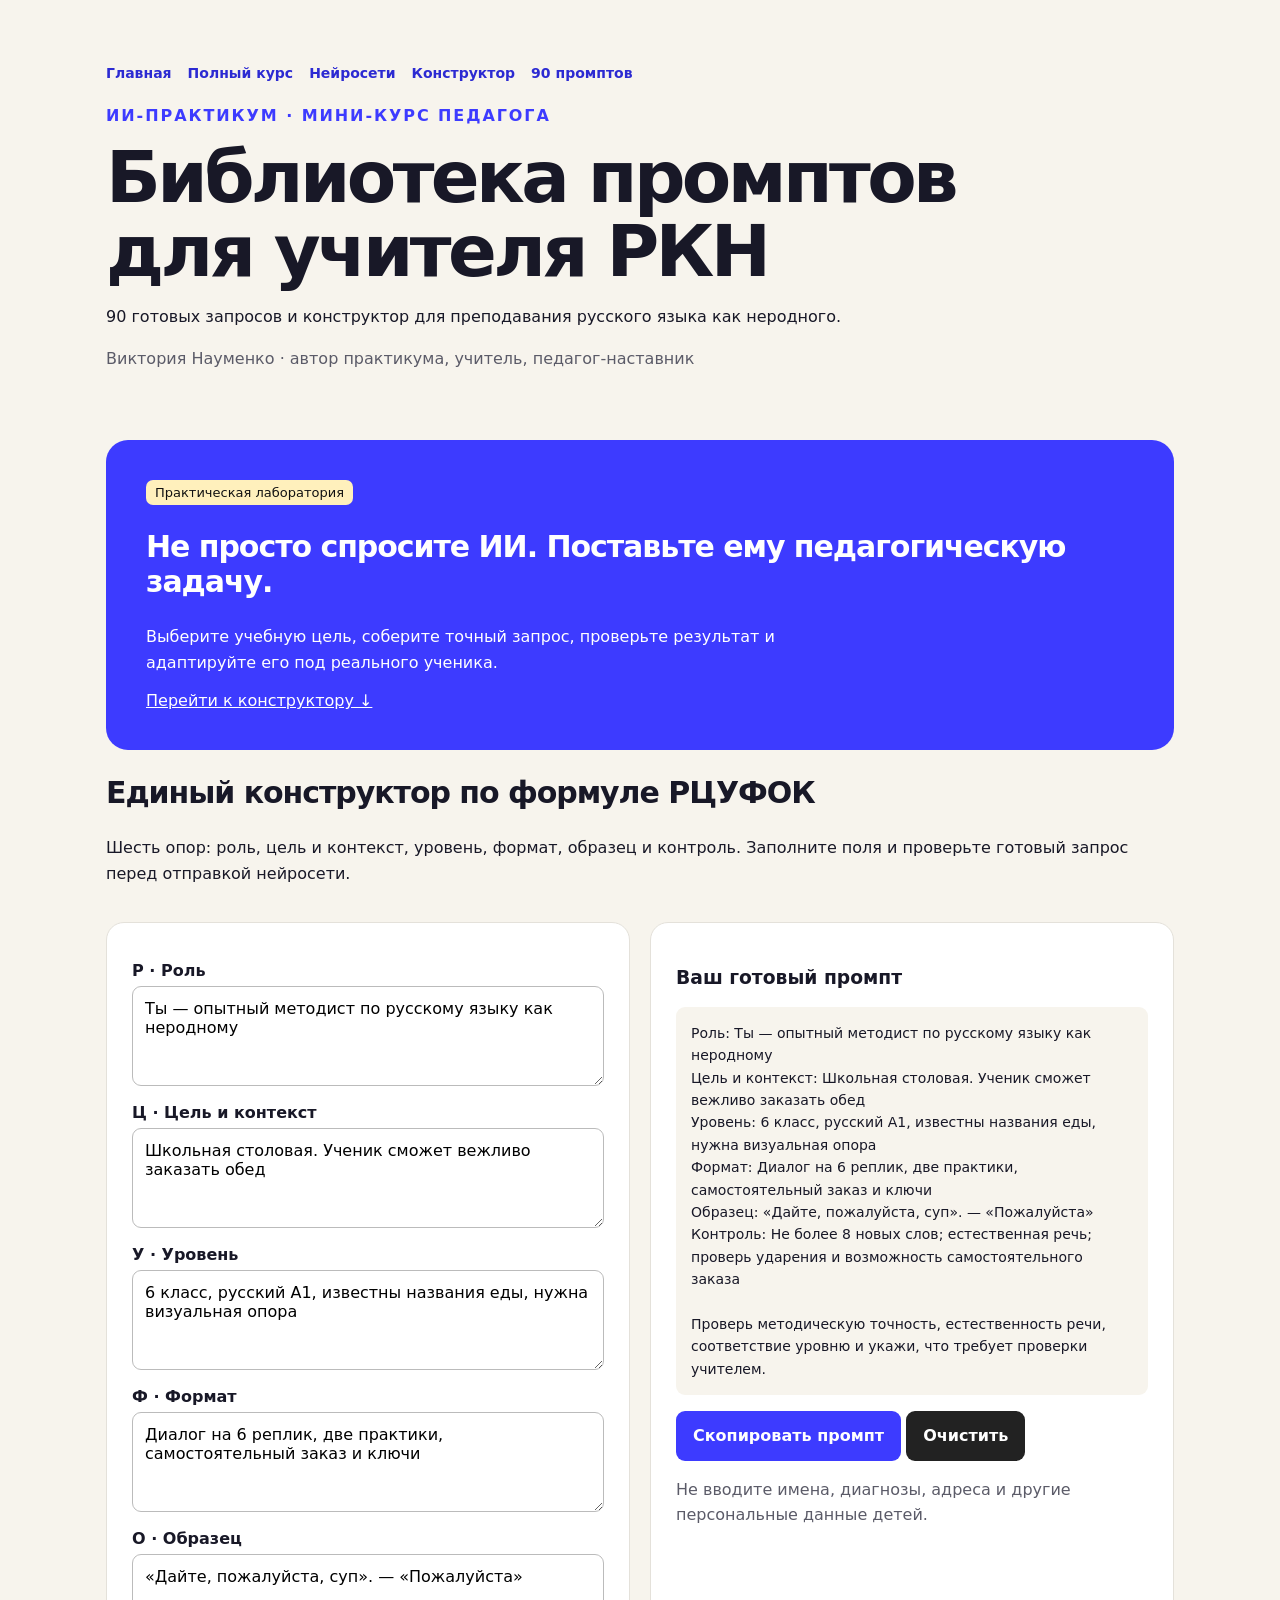
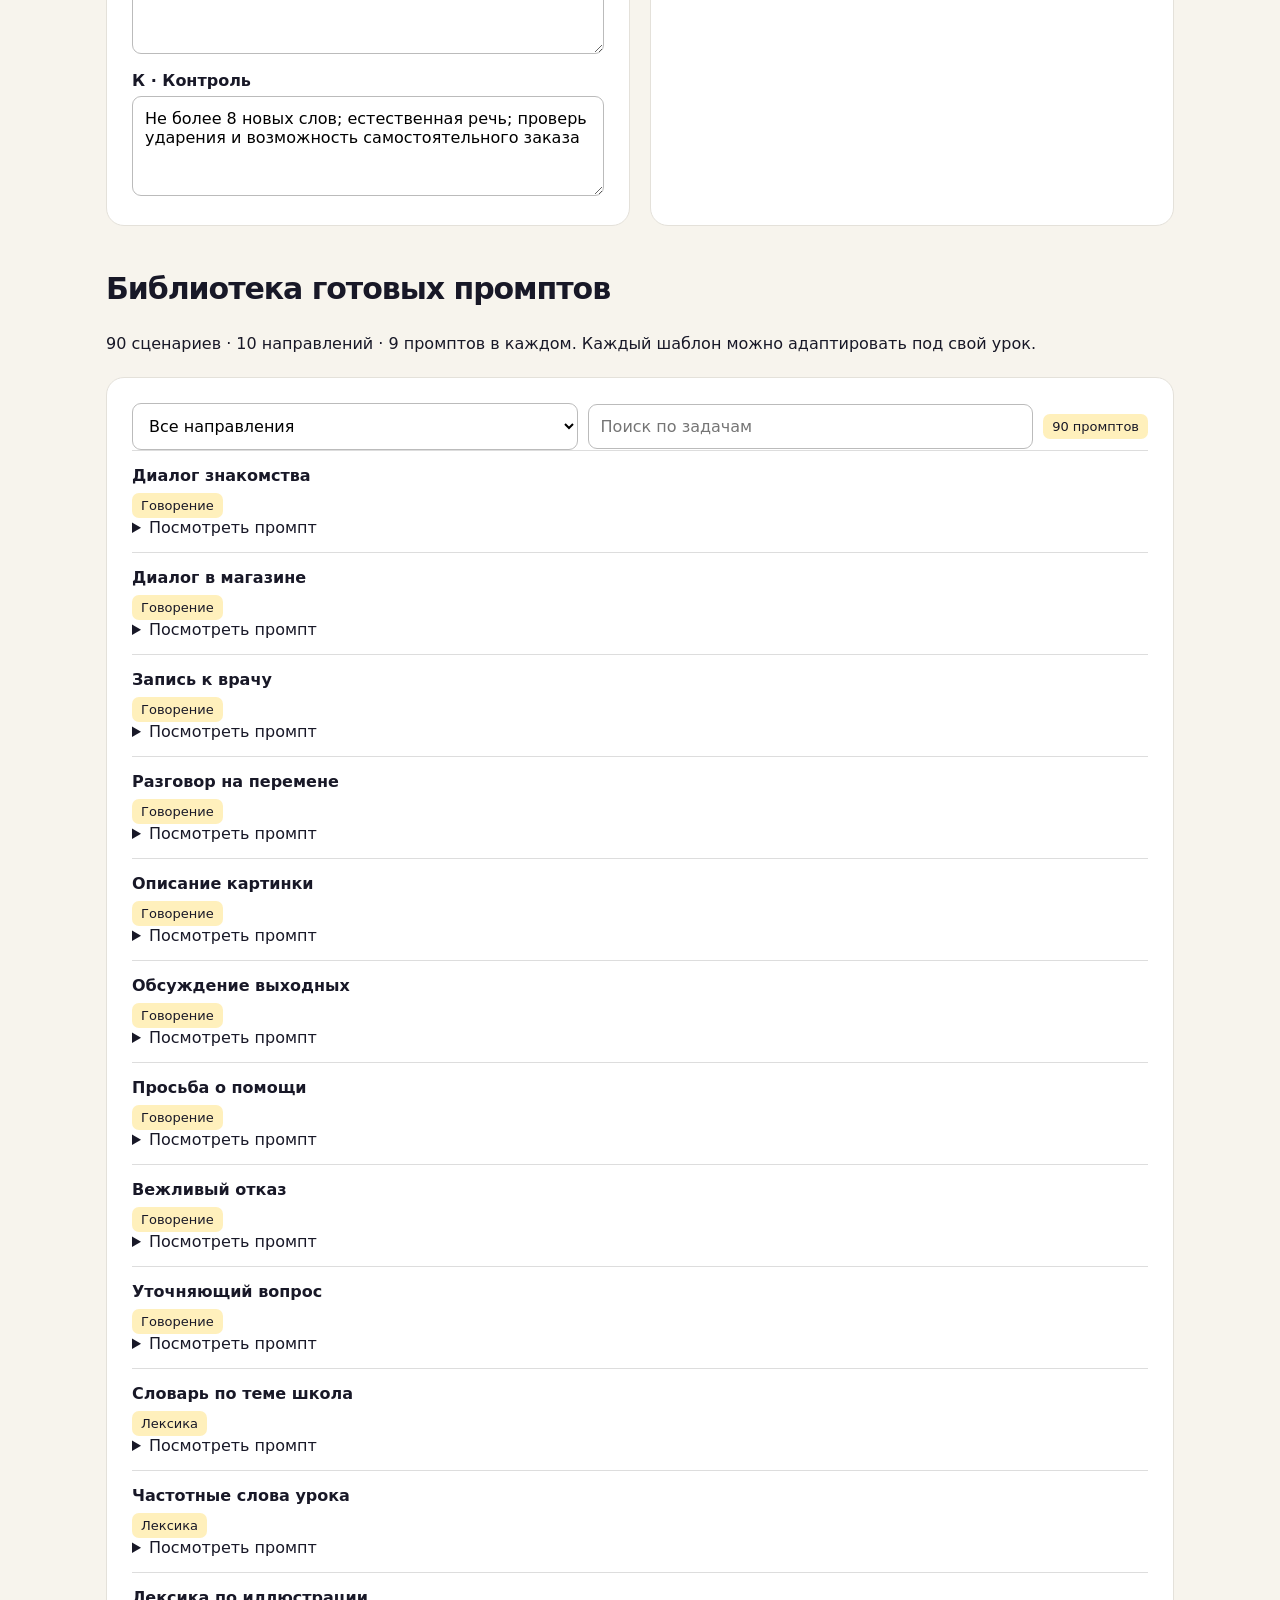
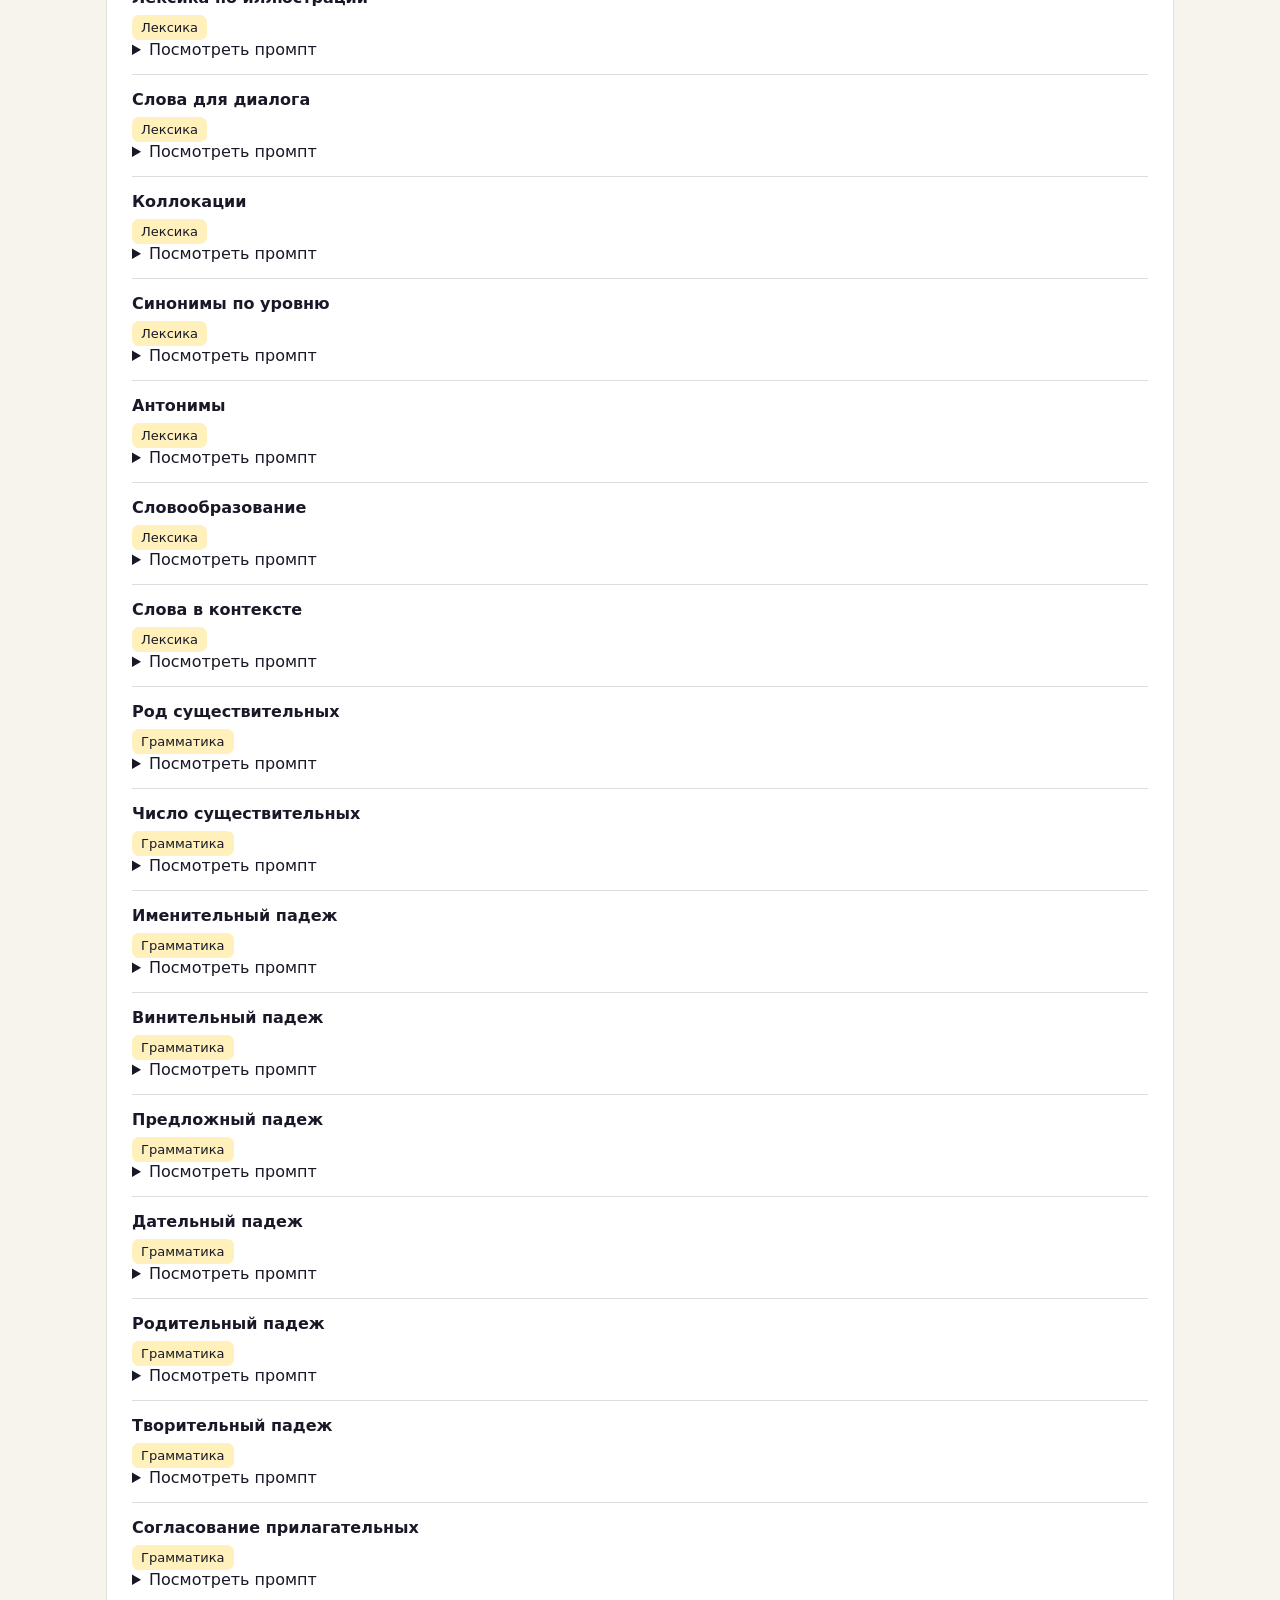
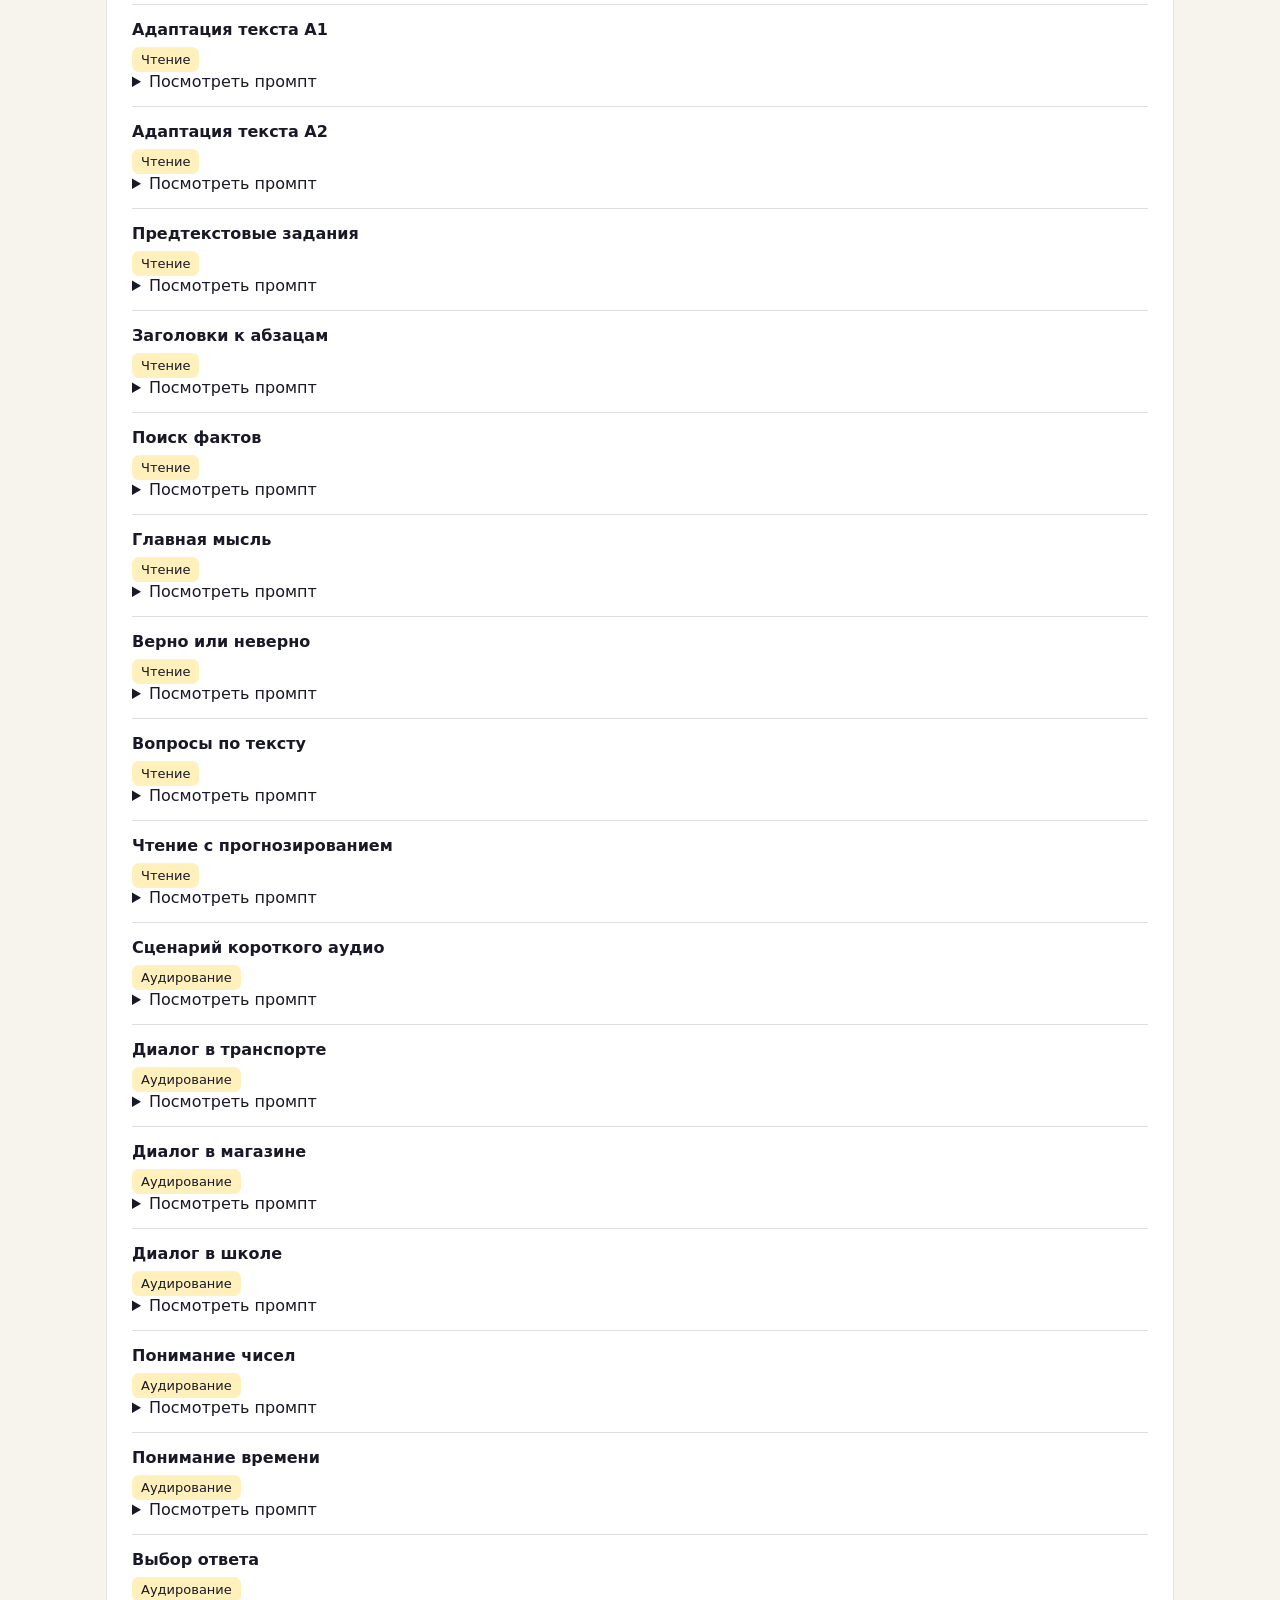
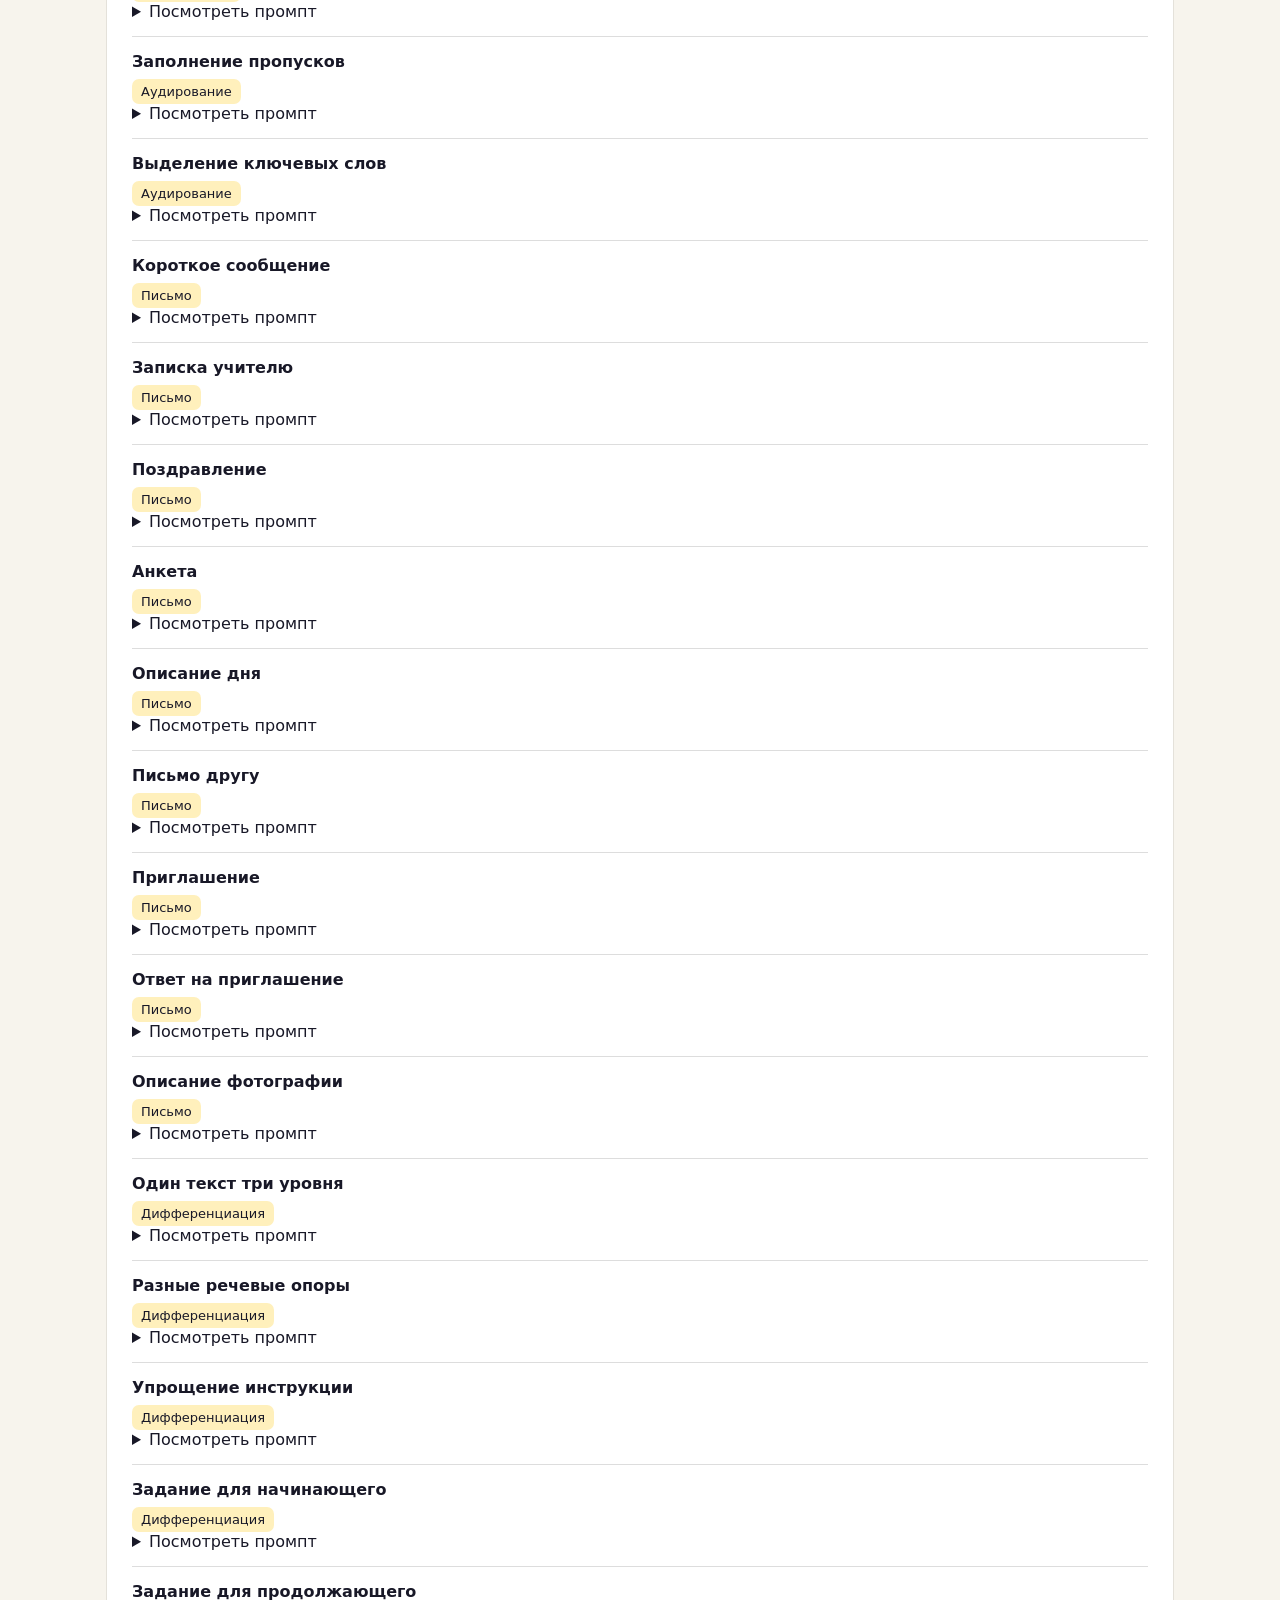
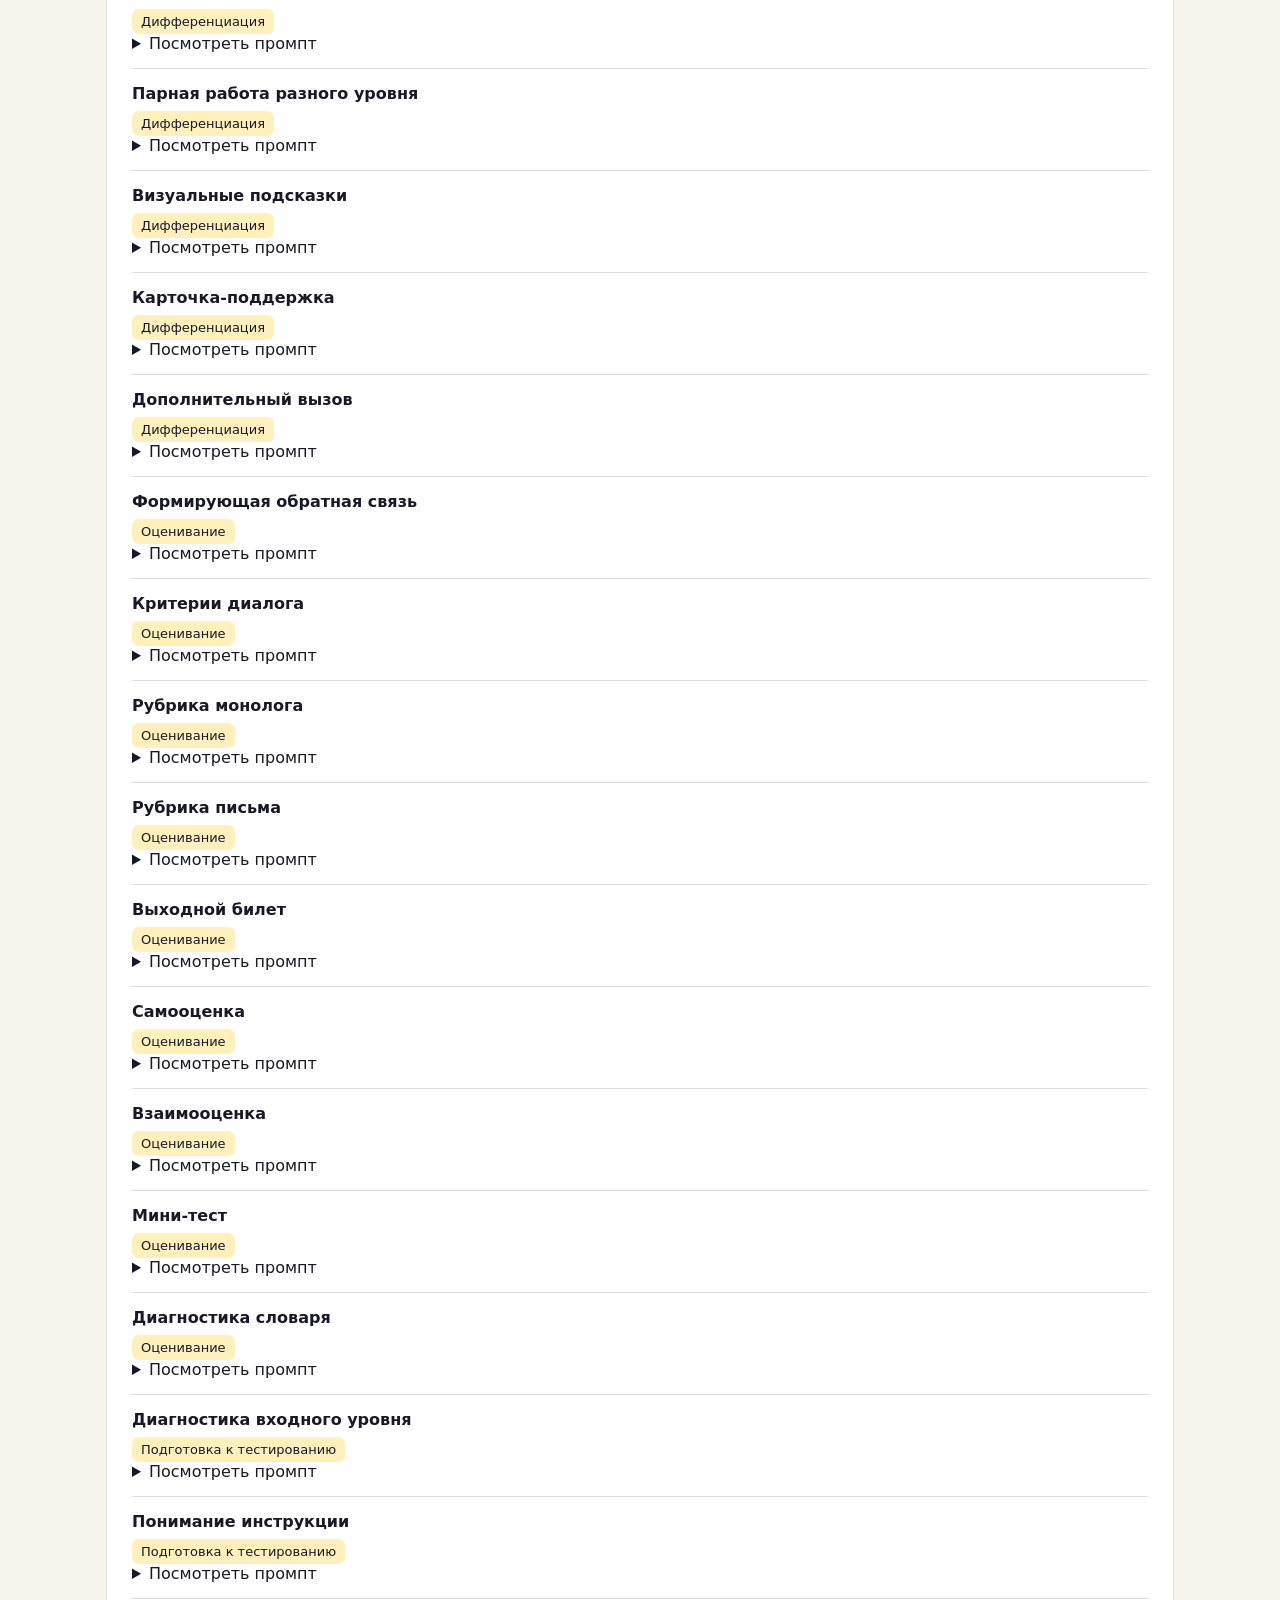
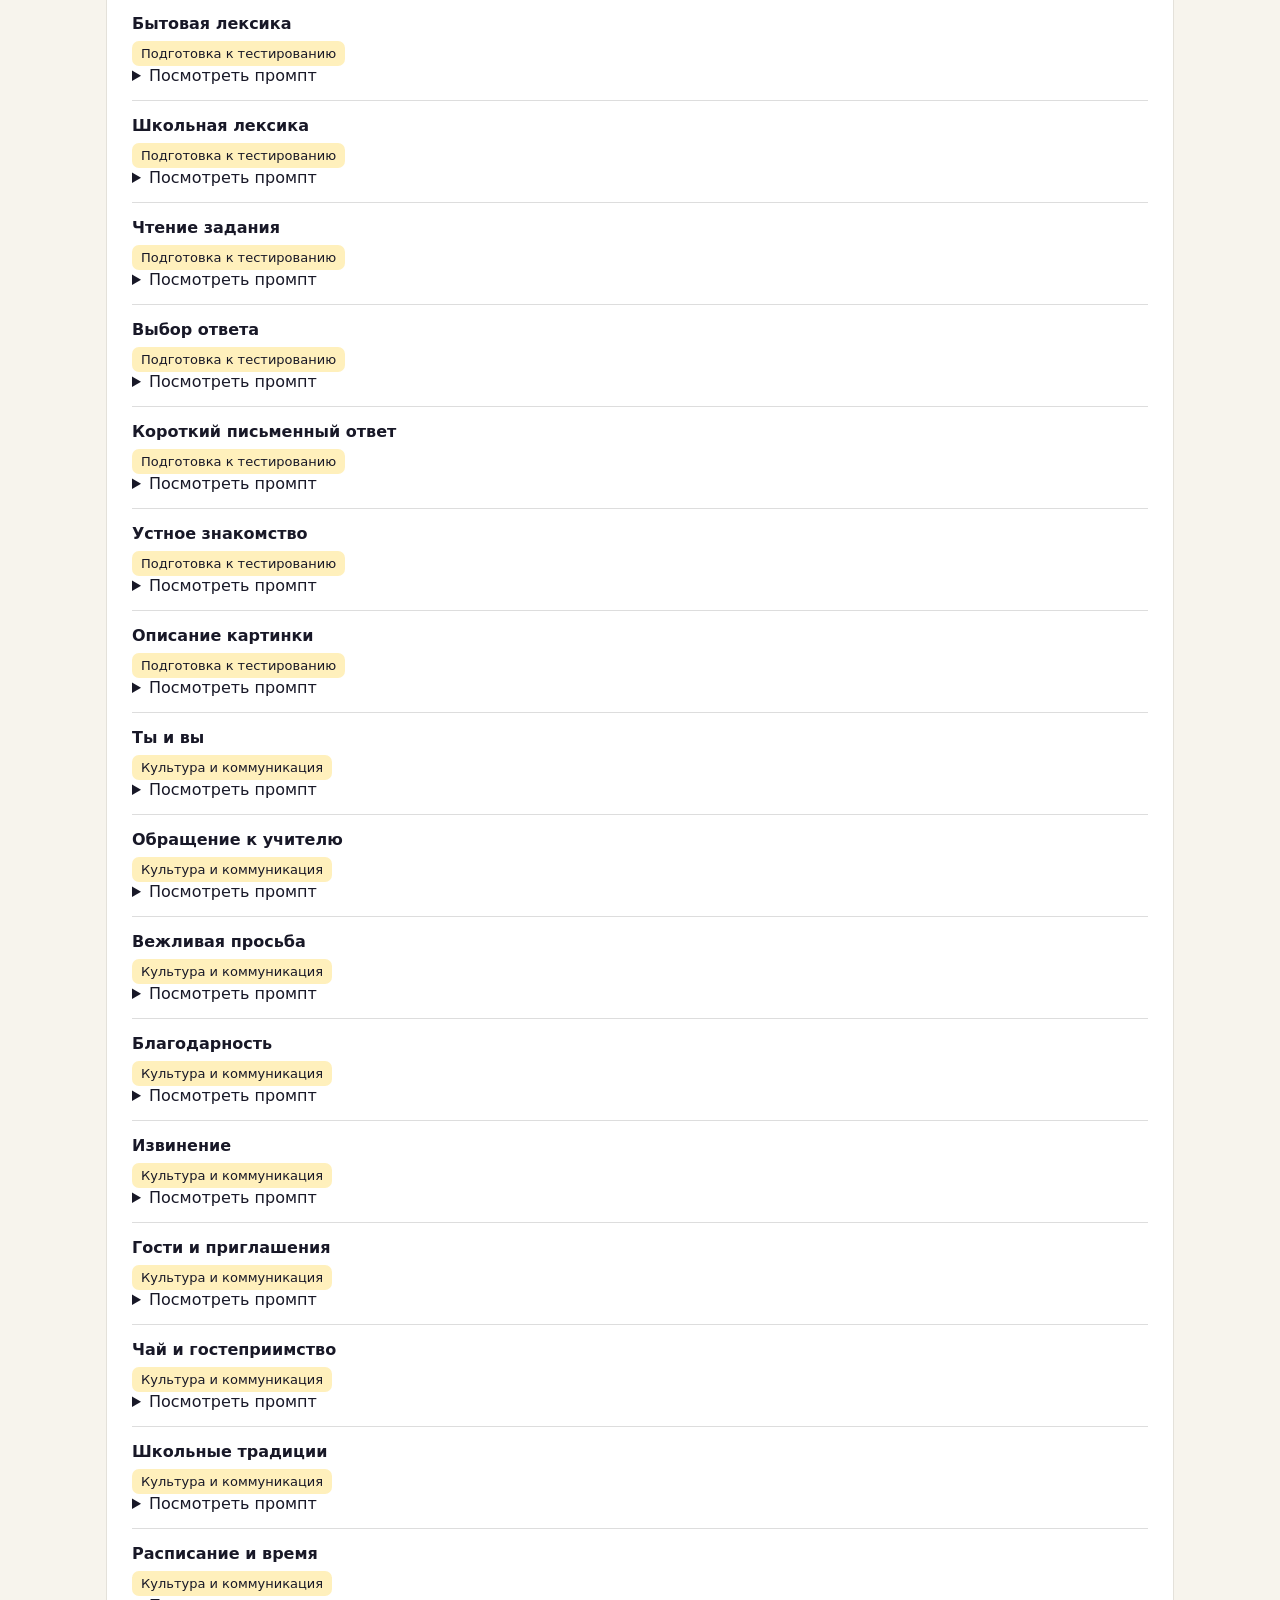
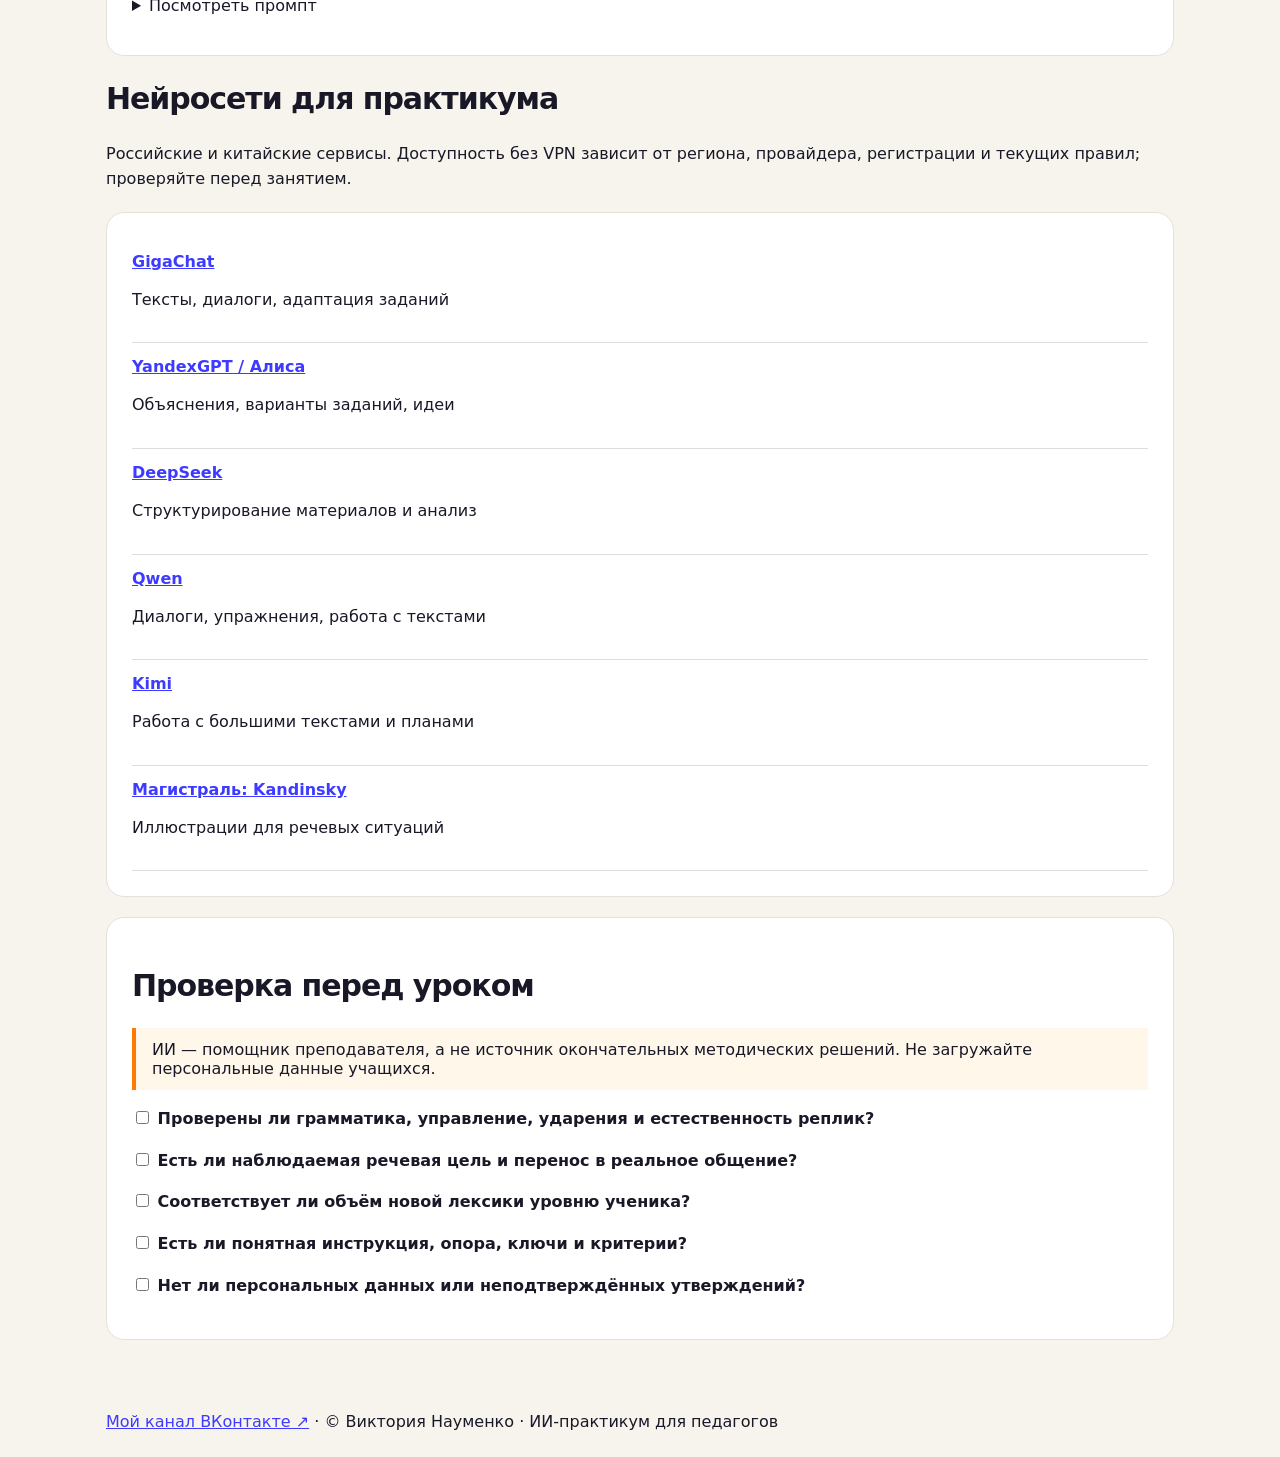
==== commit 6ef5d77b: "Add Victoria's VK channel link to site footer" ====
--- a/docs/ai-lab.html
+++ b/docs/ai-lab.html
@@ -1 +1 @@
-<!doctype html><html lang="ru"><meta charset="utf-8"><meta name="viewport" content="width=device-width,initial-scale=1"><title>ИИ-лаборатория педагога — Виктория Науменко</title><style>:root{font-family:system-ui,-apple-system,sans-serif;color:#181827;background:#f7f4ed}*{box-sizing:border-box}body{margin:0}header,main,footer{max-width:1120px;margin:auto;padding:26px}header{padding-top:65px}h1{font-size:clamp(35px,6vw,72px);line-height:1.03;letter-spacing:-.05em;margin:15px 0}h2{font-size:30px;letter-spacing:-.035em}p{line-height:1.6}.eyebrow{color:#3d3bff;font-weight:800;text-transform:uppercase;letter-spacing:.12em}.hero{background:#3d3bff;color:white;padding:40px;border-radius:22px}.hero p{max-width:670px}.layout{display:grid;grid-template-columns:1fr 1fr;gap:20px}.panel{background:white;padding:25px;border-radius:18px;border:1px solid #e4e1da;margin:20px 0}label{display:block;font-weight:700;margin:13px 0 6px}input,textarea,select{font:inherit;width:100%;padding:12px;border:1px solid #bbb;border-radius:9px;background:#fff}textarea{min-height:100px}button,.btn{font:inherit;background:#3d3bff;color:white;border:0;border-radius:9px;padding:12px 17px;cursor:pointer;font-weight:700}button:focus-visible,a:focus-visible,input:focus-visible,select:focus-visible{outline:3px solid #ff4fa3;outline-offset:3px}.secondary{background:#222}a{color:#3d3bff}.chip{display:inline-block;background:#fff0bc;padding:5px 9px;border-radius:7px;font-size:13px}.item{border-top:1px solid #ddd;padding:15px 0}.item strong{display:block;margin-bottom:8px}.item pre,#result{white-space:pre-wrap;overflow-wrap:anywhere;background:#f7f4ed;padding:15px;border-radius:9px;font:14px/1.6 system-ui}.controls{display:flex;gap:10px;flex-wrap:wrap;align-items:center}.controls select,.controls input{width:auto;flex:1;min-width:180px}.muted{color:#5b5b68}.service{border-bottom:1px solid #ddd;padding:14px 0}.service a{font-weight:700}.notice{border-left:4px solid #ff7a00;padding:12px 16px;background:#fff7e9}@media(max-width:760px){.layout{grid-template-columns:1fr}header{padding-top:30px}.hero{padding:24px}} .lab-nav{display:flex;gap:16px;flex-wrap:wrap;margin-bottom:25px}.lab-nav a{font-size:14px;font-weight:750;color:#2c2ad2;text-decoration:none}.lab-nav a:hover{text-decoration:underline}#constructor,#library{scroll-margin-top:18px}</style><header><nav class="lab-nav" aria-label="Основная навигация"><a href="index.html">Главная</a><a href="course.html">Полный курс</a><a href="tools.html">Нейросети</a><a href="#constructor">Конструктор</a><a href="#library">90 промптов</a></nav><div class="eyebrow">ИИ-практикум · мини-курс педагога</div><h1>Библиотека промптов<br>для учителя РКН</h1><p>90 готовых запросов и конструктор для преподавания русского языка как неродного.</p><p class="muted">Виктория Науменко · автор практикума, учитель, педагог-наставник</p></header><main><section class="hero"><span class="chip" style="color:#111">Практическая лаборатория</span><h2>Не просто спросите ИИ. Поставьте ему педагогическую задачу.</h2><p>Выберите учебную цель, соберите точный запрос, проверьте результат и адаптируйте его под реального ученика.</p><a href="#constructor" style="color:white">Перейти к конструктору ↓</a></section><section id="constructor"><h2>Единый конструктор по формуле РЦУФОК</h2><p>Шесть опор: роль, цель и контекст, уровень, формат, образец и контроль. Заполните поля и проверьте готовый запрос перед отправкой нейросети.</p><div class="layout"><div class="panel" id="fields"></div><div class="panel"><h3>Ваш готовый промпт</h3><div id="result" aria-live="polite">Заполните поля слева.</div><p><button id="copy">Скопировать промпт</button> <button id="reset" class="secondary">Очистить</button></p><p class="muted">Не вводите имена, диагнозы, адреса и другие персональные данные детей.</p></div></div></section><section id="library"><h2>Библиотека готовых промптов</h2><p>90 сценариев · 10 направлений · 9 промптов в каждом. Каждый шаблон можно адаптировать под свой урок.</p><div class="panel"><div class="controls"><select id="category" aria-label="Категория"><option value="">Все направления</option></select><input id="search" placeholder="Поиск по задачам" aria-label="Поиск"><span id="count" class="chip"></span></div><div id="items"></div></div></section><section><h2>Нейросети для практикума</h2><p>Российские и китайские сервисы. Доступность без VPN зависит от региона, провайдера, регистрации и текущих правил; проверяйте перед занятием.</p><div class="panel" id="services"></div></section><section class="panel"><h2>Проверка перед уроком</h2><div class="notice">ИИ — помощник преподавателя, а не источник окончательных методических решений. Не загружайте персональные данные учащихся.</div><div id="checks"></div></section></main><footer>© Виктория Науменко · ИИ-практикум для педагогов</footer><script>const prompts=[{"category":"Говорение","task":"Диалог знакомства","prompt":"Ты — методист по русскому языку как неродному. Разработай материал «Диалог знакомства» для учащихся уровня [A1/A2], возраст [возраст], родной язык [язык], контекст [ситуация]. Цель: после задания ученик сможет [наблюдаемое речевое действие]. Подготовь короткий диалог и три коммуникативных задания. Используй естественный современный русский, ограничь новую лексику до [число] единиц, добавь ударения в новых сложных словах. Дай инструкцию ученику простым языком, ключи, критерии успешности и адаптацию для ученика, которому нужна дополнительная опора. Не выдумывай нормативные требования; пометь, что преподаватель должен проверить.\n\nМетодический акцент именно этого сценария: пары реплик с постепенным снятием опоры. Дай (1) наблюдаемую цель, (2) короткий образец, (3) управляемую практику, (4) самостоятельное речевое действие, (5) критерии и ключи там, где они уместны. Не подменяй коммуникативную задачу механическим упражнением. Укажи, что учителю следует проверить."},{"category":"Говорение","task":"Диалог в магазине","prompt":"Ты — методист по русскому языку как неродному. Разработай материал «Диалог в магазине» для учащихся уровня [A1/A2], возраст [возраст], родной язык [язык], контекст [ситуация]. Цель: после задания ученик сможет [наблюдаемое речевое действие]. Подготовь пошаговую работу от образца к самостоятельной речи. Используй естественный современный русский, ограничь новую лексику до [число] единиц, добавь ударения в новых сложных словах. Дай инструкцию ученику простым языком, ключи, критерии успешности и адаптацию для ученика, которому нужна дополнительная опора. Не выдумывай нормативные требования; пометь, что преподаватель должен проверить.\n\nМетодический акцент именно этого сценария: ролевая карточка для двух участников. Дай (1) наблюдаемую цель, (2) короткий образец, (3) управляемую практику, (4) самостоятельное речевое действие, (5) критерии и ключи там, где они уместны. Не подменяй коммуникативную задачу механическим упражнением. Укажи, что учителю следует проверить."},{"category":"Говорение","task":"Запись к врачу","prompt":"Ты — методист по русскому языку как неродному. Разработай материал «Запись к врачу» для учащихся уровня [A1/A2], возраст [возраст], родной язык [язык], контекст [ситуация]. Цель: после задания ученик сможет [наблюдаемое речевое действие]. Подготовь материал для парной работы и проверку понимания. Используй естественный современный русский, ограничь новую лексику до [число] единиц, добавь ударения в новых сложных словах. Дай инструкцию ученику простым языком, ключи, критерии успешности и адаптацию для ученика, которому нужна дополнительная опора. Не выдумывай нормативные требования; пометь, что преподаватель должен проверить.\n\nМетодический акцент именно этого сценария: модель уточняющего вопроса. Дай (1) наблюдаемую цель, (2) короткий образец, (3) управляемую практику, (4) самостоятельное речевое действие, (5) критерии и ключи там, где они уместны. Не подменяй коммуникативную задачу механическим упражнением. Укажи, что учителю следует проверить."},{"category":"Говорение","task":"Разговор на перемене","prompt":"Ты — методист по русскому языку как неродному. Разработай материал «Разговор на перемене» для учащихся уровня [A1/A2], возраст [возраст], родной язык [язык], контекст [ситуация]. Цель: после задания ученик сможет [наблюдаемое речевое действие]. Подготовь короткий диалог и три коммуникативных задания. Используй естественный современный русский, ограничь новую лексику до [число] единиц, добавь ударения в новых сложных словах. Дай инструкцию ученику простым языком, ключи, критерии успешности и адаптацию для ученика, которому нужна дополнительная опора. Не выдумывай нормативные требования; пометь, что преподаватель должен проверить.\n\nМетодический акцент именно этого сценария: переход от описания к собственной реплике. Дай (1) наблюдаемую цель, (2) короткий образец, (3) управляемую практику, (4) самостоятельное речевое действие, (5) критерии и ключи там, где они уместны. Не подменяй коммуникативную задачу механическим упражнением. Укажи, что учителю следует проверить."},{"category":"Говорение","task":"Описание картинки","prompt":"Ты — методист по русскому языку как неродному. Разработай материал «Описание картинки» для учащихся уровня [A1/A2], возраст [возраст], родной язык [язык], контекст [ситуация]. Цель: после задания ученик сможет [наблюдаемое речевое действие]. Подготовь пошаговую работу от образца к самостоятельной речи. Используй естественный современный русский, ограничь новую лексику до [число] единиц, добавь ударения в новых сложных словах. Дай инструкцию ученику простым языком, ключи, критерии успешности и адаптацию для ученика, которому нужна дополнительная опора. Не выдумывай нормативные требования; пометь, что преподаватель должен проверить.\n\nМетодический акцент именно этого сценария: вариант для парной работы. Дай (1) наблюдаемую цель, (2) короткий образец, (3) управляемую практику, (4) самостоятельное речевое действие, (5) критерии и ключи там, где они уместны. Не подменяй коммуникативную задачу механическим упражнением. Укажи, что учителю следует проверить."},{"category":"Говорение","task":"Обсуждение выходных","prompt":"Ты — методист по русскому языку как неродному. Разработай материал «Обсуждение выходных» для учащихся уровня [A1/A2], возраст [возраст], родной язык [язык], контекст [ситуация]. Цель: после задания ученик сможет [наблюдаемое речевое действие]. Подготовь материал для парной работы и проверку понимания. Используй естественный современный русский, ограничь новую лексику до [число] единиц, добавь ударения в новых сложных словах. Дай инструкцию ученику простым языком, ключи, критерии успешности и адаптацию для ученика, которому нужна дополнительная опора. Не выдумывай нормативные требования; пометь, что преподаватель должен проверить.\n\nМетодический акцент именно этого сценария: три возможных ответа разной степени самостоятельности. Дай (1) наблюдаемую цель, (2) короткий образец, (3) управляемую практику, (4) самостоятельное речевое действие, (5) критерии и ключи там, где они уместны. Не подменяй коммуникативную задачу механическим упражнением. Укажи, что учителю следует проверить."},{"category":"Говорение","task":"Просьба о помощи","prompt":"Ты — методист по русскому языку как неродному. Разработай материал «Просьба о помощи» для учащихся уровня [A1/A2], возраст [возраст], родной язык [язык], контекст [ситуация]. Цель: после задания ученик сможет [наблюдаемое речевое действие]. Подготовь короткий диалог и три коммуникативных задания. Используй естественный современный русский, ограничь новую лексику до [число] единиц, добавь ударения в новых сложных словах. Дай инструкцию ученику простым языком, ключи, критерии успешности и адаптацию для ученика, которому нужна дополнительная опора. Не выдумывай нормативные требования; пометь, что преподаватель должен проверить.\n\nМетодический акцент именно этого сценария: короткая репетиция и новый контекст. Дай (1) наблюдаемую цель, (2) короткий образец, (3) управляемую практику, (4) самостоятельное речевое действие, (5) критерии и ключи там, где они уместны. Не подменяй коммуникативную задачу механическим упражнением. Укажи, что учителю следует проверить."},{"category":"Говорение","task":"Вежливый отказ","prompt":"Ты — методист по русскому языку как неродному. Разработай материал «Вежливый отказ» для учащихся уровня [A1/A2], возраст [возраст], родной язык [язык], контекст [ситуация]. Цель: после задания ученик сможет [наблюдаемое речевое действие]. Подготовь пошаговую работу от образца к самостоятельной речи. Используй естественный современный русский, ограничь новую лексику до [число] единиц, добавь ударения в новых сложных словах. Дай инструкцию ученику простым языком, ключи, критерии успешности и адаптацию для ученика, которому нужна дополнительная опора. Не выдумывай нормативные требования; пометь, что преподаватель должен проверить.\n\nМетодический акцент именно этого сценария: вежливость и уместность в ситуации. Дай (1) наблюдаемую цель, (2) короткий образец, (3) управляемую практику, (4) самостоятельное речевое действие, (5) критерии и ключи там, где они уместны. Не подменяй коммуникативную задачу механическим упражнением. Укажи, что учителю следует проверить."},{"category":"Говорение","task":"Уточняющий вопрос","prompt":"Ты — методист по русскому языку как неродному. Разработай материал «Уточняющий вопрос» для учащихся уровня [A1/A2], возраст [возраст], родной язык [язык], контекст [ситуация]. Цель: после задания ученик сможет [наблюдаемое речевое действие]. Подготовь материал для парной работы и проверку понимания. Используй естественный современный русский, ограничь новую лексику до [число] единиц, добавь ударения в новых сложных словах. Дай инструкцию ученику простым языком, ключи, критерии успешности и адаптацию для ученика, которому нужна дополнительная опора. Не выдумывай нормативные требования; пометь, что преподаватель должен проверить.\n\nМетодический акцент именно этого сценария: проверка успешности коммуникации. Дай (1) наблюдаемую цель, (2) короткий образец, (3) управляемую практику, (4) самостоятельное речевое действие, (5) критерии и ключи там, где они уместны. Не подменяй коммуникативную задачу механическим упражнением. Укажи, что учителю следует проверить."},{"category":"Лексика","task":"Словарь по теме школа","prompt":"Ты — методист по русскому языку как неродному. Разработай материал «Словарь по теме школа» для учащихся уровня [A1/A2], возраст [возраст], родной язык [язык], контекст [ситуация]. Цель: после задания ученик сможет [наблюдаемое речевое действие]. Подготовь короткий диалог и три коммуникативных задания. Используй естественный современный русский, ограничь новую лексику до [число] единиц, добавь ударения в новых сложных словах. Дай инструкцию ученику простым языком, ключи, критерии успешности и адаптацию для ученика, которому нужна дополнительная опора. Не выдумывай нормативные требования; пометь, что преподаватель должен проверить.\n\nМетодический акцент именно этого сценария: отбор частотной лексики. Дай (1) наблюдаемую цель, (2) короткий образец, (3) управляемую практику, (4) самостоятельное речевое действие, (5) критерии и ключи там, где они уместны. Не подменяй коммуникативную задачу механическим упражнением. Укажи, что учителю следует проверить."},{"category":"Лексика","task":"Частотные слова урока","prompt":"Ты — методист по русскому языку как неродному. Разработай материал «Частотные слова урока» для учащихся уровня [A1/A2], возраст [возраст], родной язык [язык], контекст [ситуация]. Цель: после задания ученик сможет [наблюдаемое речевое действие]. Подготовь пошаговую работу от образца к самостоятельной речи. Используй естественный современный русский, ограничь новую лексику до [число] единиц, добавь ударения в новых сложных словах. Дай инструкцию ученику простым языком, ключи, критерии успешности и адаптацию для ученика, которому нужна дополнительная опора. Не выдумывай нормативные требования; пометь, что преподаватель должен проверить.\n\nМетодический акцент именно этого сценария: контекстуальные словосочетания. Дай (1) наблюдаемую цель, (2) короткий образец, (3) управляемую практику, (4) самостоятельное речевое действие, (5) критерии и ключи там, где они уместны. Не подменяй коммуникативную задачу механическим упражнением. Укажи, что учителю следует проверить."},{"category":"Лексика","task":"Лексика по иллюстрации","prompt":"Ты — методист по русскому языку как неродному. Разработай материал «Лексика по иллюстрации» для учащихся уровня [A1/A2], возраст [возраст], родной язык [язык], контекст [ситуация]. Цель: после задания ученик сможет [наблюдаемое речевое действие]. Подготовь материал для парной работы и проверку понимания. Используй естественный современный русский, ограничь новую лексику до [число] единиц, добавь ударения в новых сложных словах. Дай инструкцию ученику простым языком, ключи, критерии успешности и адаптацию для ученика, которому нужна дополнительная опора. Не выдумывай нормативные требования; пометь, что преподаватель должен проверить.\n\nМетодический акцент именно этого сценария: подписи к изображениям. Дай (1) наблюдаемую цель, (2) короткий образец, (3) управляемую практику, (4) самостоятельное речевое действие, (5) критерии и ключи там, где они уместны. Не подменяй коммуникативную задачу механическим упражнением. Укажи, что учителю следует проверить."},{"category":"Лексика","task":"Слова для диалога","prompt":"Ты — методист по русскому языку как неродному. Разработай материал «Слова для диалога» для учащихся уровня [A1/A2], возраст [возраст], родной язык [язык], контекст [ситуация]. Цель: после задания ученик сможет [наблюдаемое речевое действие]. Подготовь короткий диалог и три коммуникативных задания. Используй естественный современный русский, ограничь новую лексику до [число] единиц, добавь ударения в новых сложных словах. Дай инструкцию ученику простым языком, ключи, критерии успешности и адаптацию для ученика, которому нужна дополнительная опора. Не выдумывай нормативные требования; пометь, что преподаватель должен проверить.\n\nМетодический акцент именно этого сценария: слова для реального диалога. Дай (1) наблюдаемую цель, (2) короткий образец, (3) управляемую практику, (4) самостоятельное речевое действие, (5) критерии и ключи там, где они уместны. Не подменяй коммуникативную задачу механическим упражнением. Укажи, что учителю следует проверить."},{"category":"Лексика","task":"Коллокации","prompt":"Ты — методист по русскому языку как неродному. Разработай материал «Коллокации» для учащихся уровня [A1/A2], возраст [возраст], родной язык [язык], контекст [ситуация]. Цель: после задания ученик сможет [наблюдаемое речевое действие]. Подготовь пошаговую работу от образца к самостоятельной речи. Используй естественный современный русский, ограничь новую лексику до [число] единиц, добавь ударения в новых сложных словах. Дай инструкцию ученику простым языком, ключи, критерии успешности и адаптацию для ученика, которому нужна дополнительная опора. Не выдумывай нормативные требования; пометь, что преподаватель должен проверить.\n\nМетодический акцент именно этого сценария: типичные сочетания без кальки. Дай (1) наблюдаемую цель, (2) короткий образец, (3) управляемую практику, (4) самостоятельное речевое действие, (5) критерии и ключи там, где они уместны. Не подменяй коммуникативную задачу механическим упражнением. Укажи, что учителю следует проверить."},{"category":"Лексика","task":"Синонимы по уровню","prompt":"Ты — методист по русскому языку как неродному. Разработай материал «Синонимы по уровню» для учащихся уровня [A1/A2], возраст [возраст], родной язык [язык], контекст [ситуация]. Цель: после задания ученик сможет [наблюдаемое речевое действие]. Подготовь материал для парной работы и проверку понимания. Используй естественный современный русский, ограничь новую лексику до [число] единиц, добавь ударения в новых сложных словах. Дай инструкцию ученику простым языком, ключи, критерии успешности и адаптацию для ученика, которому нужна дополнительная опора. Не выдумывай нормативные требования; пометь, что преподаватель должен проверить.\n\nМетодический акцент именно этого сценария: контраст значений в контексте. Дай (1) наблюдаемую цель, (2) короткий образец, (3) управляемую практику, (4) самостоятельное речевое действие, (5) критерии и ключи там, где они уместны. Не подменяй коммуникативную задачу механическим упражнением. Укажи, что учителю следует проверить."},{"category":"Лексика","task":"Антонимы","prompt":"Ты — методист по русскому языку как неродному. Разработай материал «Антонимы» для учащихся уровня [A1/A2], возраст [возраст], родной язык [язык], контекст [ситуация]. Цель: после задания ученик сможет [наблюдаемое речевое действие]. Подготовь короткий диалог и три коммуникативных задания. Используй естественный современный русский, ограничь новую лексику до [число] единиц, добавь ударения в новых сложных словах. Дай инструкцию ученику простым языком, ключи, критерии успешности и адаптацию для ученика, которому нужна дополнительная опора. Не выдумывай нормативные требования; пометь, что преподаватель должен проверить.\n\nМетодический акцент именно этого сценария: семантические противопоставления. Дай (1) наблюдаемую цель, (2) короткий образец, (3) управляемую практику, (4) самостоятельное речевое действие, (5) критерии и ключи там, где они уместны. Не подменяй коммуникативную задачу механическим упражнением. Укажи, что учителю следует проверить."},{"category":"Лексика","task":"Словообразование","prompt":"Ты — методист по русскому языку как неродному. Разработай материал «Словообразование» для учащихся уровня [A1/A2], возраст [возраст], родной язык [язык], контекст [ситуация]. Цель: после задания ученик сможет [наблюдаемое речевое действие]. Подготовь пошаговую работу от образца к самостоятельной речи. Используй естественный современный русский, ограничь новую лексику до [число] единиц, добавь ударения в новых сложных словах. Дай инструкцию ученику простым языком, ключи, критерии успешности и адаптацию для ученика, которому нужна дополнительная опора. Не выдумывай нормативные требования; пометь, что преподаватель должен проверить.\n\nМетодический акцент именно этого сценария: простые словообразовательные связи. Дай (1) наблюдаемую цель, (2) короткий образец, (3) управляемую практику, (4) самостоятельное речевое действие, (5) критерии и ключи там, где они уместны. Не подменяй коммуникативную задачу механическим упражнением. Укажи, что учителю следует проверить."},{"category":"Лексика","task":"Слова в контексте","prompt":"Ты — методист по русскому языку как неродному. Разработай материал «Слова в контексте» для учащихся уровня [A1/A2], возраст [возраст], родной язык [язык], контекст [ситуация]. Цель: после задания ученик сможет [наблюдаемое речевое действие]. Подготовь материал для парной работы и проверку понимания. Используй естественный современный русский, ограничь новую лексику до [число] единиц, добавь ударения в новых сложных словах. Дай инструкцию ученику простым языком, ключи, критерии успешности и адаптацию для ученика, которому нужна дополнительная опора. Не выдумывай нормативные требования; пометь, что преподаватель должен проверить.\n\nМетодический акцент именно этого сценария: активизация в самостоятельной речи. Дай (1) наблюдаемую цель, (2) короткий образец, (3) управляемую практику, (4) самостоятельное речевое действие, (5) критерии и ключи там, где они уместны. Не подменяй коммуникативную задачу механическим упражнением. Укажи, что учителю следует проверить."},{"category":"Грамматика","task":"Род существительных","prompt":"Ты — методист по русскому языку как неродному. Разработай материал «Род существительных» для учащихся уровня [A1/A2], возраст [возраст], родной язык [язык], контекст [ситуация]. Цель: после задания ученик сможет [наблюдаемое речевое действие]. Подготовь короткий диалог и три коммуникативных задания. Используй естественный современный русский, ограничь новую лексику до [число] единиц, добавь ударения в новых сложных словах. Дай инструкцию ученику простым языком, ключи, критерии успешности и адаптацию для ученика, которому нужна дополнительная опора. Не выдумывай нормативные требования; пометь, что преподаватель должен проверить.\n\nМетодический акцент именно этого сценария: контекст для замечания формы. Дай (1) наблюдаемую цель, (2) короткий образец, (3) управляемую практику, (4) самостоятельное речевое действие, (5) критерии и ключи там, где они уместны. Не подменяй коммуникативную задачу механическим упражнением. Укажи, что учителю следует проверить."},{"category":"Грамматика","task":"Число существительных","prompt":"Ты — методист по русскому языку как неродному. Разработай материал «Число существительных» для учащихся уровня [A1/A2], возраст [возраст], родной язык [язык], контекст [ситуация]. Цель: после задания ученик сможет [наблюдаемое речевое действие]. Подготовь пошаговую работу от образца к самостоятельной речи. Используй естественный современный русский, ограничь новую лексику до [число] единиц, добавь ударения в новых сложных словах. Дай инструкцию ученику простым языком, ключи, критерии успешности и адаптацию для ученика, которому нужна дополнительная опора. Не выдумывай нормативные требования; пометь, что преподаватель должен проверить.\n\nМетодический акцент именно этого сценария: одна форма — одна коммуникативная цель. Дай (1) наблюдаемую цель, (2) короткий образец, (3) управляемую практику, (4) самостоятельное речевое действие, (5) критерии и ключи там, где они уместны. Не подменяй коммуникативную задачу механическим упражнением. Укажи, что учителю следует проверить."},{"category":"Грамматика","task":"Именительный падеж","prompt":"Ты — методист по русскому языку как неродному. Разработай материал «Именительный падеж» для учащихся уровня [A1/A2], возраст [возраст], родной язык [язык], контекст [ситуация]. Цель: после задания ученик сможет [наблюдаемое речевое действие]. Подготовь материал для парной работы и проверку понимания. Используй естественный современный русский, ограничь новую лексику до [число] единиц, добавь ударения в новых сложных словах. Дай инструкцию ученику простым языком, ключи, критерии успешности и адаптацию для ученика, которому нужна дополнительная опора. Не выдумывай нормативные требования; пометь, что преподаватель должен проверить.\n\nМетодический акцент именно этого сценария: минимальные пары с пояснением. Дай (1) наблюдаемую цель, (2) короткий образец, (3) управляемую практику, (4) самостоятельное речевое действие, (5) критерии и ключи там, где они уместны. Не подменяй коммуникативную задачу механическим упражнением. Укажи, что учителю следует проверить."},{"category":"Грамматика","task":"Винительный падеж","prompt":"Ты — методист по русскому языку как неродному. Разработай материал «Винительный падеж» для учащихся уровня [A1/A2], возраст [возраст], родной язык [язык], контекст [ситуация]. Цель: после задания ученик сможет [наблюдаемое речевое действие]. Подготовь короткий диалог и три коммуникативных задания. Используй естественный современный русский, ограничь новую лексику до [число] единиц, добавь ударения в новых сложных словах. Дай инструкцию ученику простым языком, ключи, критерии успешности и адаптацию для ученика, которому нужна дополнительная опора. Не выдумывай нормативные требования; пометь, что преподаватель должен проверить.\n\nМетодический акцент именно этого сценария: выбор формы по смыслу. Дай (1) наблюдаемую цель, (2) короткий образец, (3) управляемую практику, (4) самостоятельное речевое действие, (5) критерии и ключи там, где они уместны. Не подменяй коммуникативную задачу механическим упражнением. Укажи, что учителю следует проверить."},{"category":"Грамматика","task":"Предложный падеж","prompt":"Ты — методист по русскому языку как неродному. Разработай материал «Предложный падеж» для учащихся уровня [A1/A2], возраст [возраст], родной язык [язык], контекст [ситуация]. Цель: после задания ученик сможет [наблюдаемое речевое действие]. Подготовь пошаговую работу от образца к самостоятельной речи. Используй естественный современный русский, ограничь новую лексику до [число] единиц, добавь ударения в новых сложных словах. Дай инструкцию ученику простым языком, ключи, критерии успешности и адаптацию для ученика, которому нужна дополнительная опора. Не выдумывай нормативные требования; пометь, что преподаватель должен проверить.\n\nМетодический акцент именно этого сценария: вопросы о месте и теме. Дай (1) наблюдаемую цель, (2) короткий образец, (3) управляемую практику, (4) самостоятельное речевое действие, (5) критерии и ключи там, где они уместны. Не подменяй коммуникативную задачу механическим упражнением. Укажи, что учителю следует проверить."},{"category":"Грамматика","task":"Дательный падеж","prompt":"Ты — методист по русскому языку как неродному. Разработай материал «Дательный падеж» для учащихся уровня [A1/A2], возраст [возраст], родной язык [язык], контекст [ситуация]. Цель: после задания ученик сможет [наблюдаемое речевое действие]. Подготовь материал для парной работы и проверку понимания. Используй естественный современный русский, ограничь новую лексику до [число] единиц, добавь ударения в новых сложных словах. Дай инструкцию ученику простым языком, ключи, критерии успешности и адаптацию для ученика, которому нужна дополнительная опора. Не выдумывай нормативные требования; пометь, что преподаватель должен проверить.\n\nМетодический акцент именно этого сценария: практика адресата действия. Дай (1) наблюдаемую цель, (2) короткий образец, (3) управляемую практику, (4) самостоятельное речевое действие, (5) критерии и ключи там, где они уместны. Не подменяй коммуникативную задачу механическим упражнением. Укажи, что учителю следует проверить."},{"category":"Грамматика","task":"Родительный падеж","prompt":"Ты — методист по русскому языку как неродному. Разработай материал «Родительный падеж» для учащихся уровня [A1/A2], возраст [возраст], родной язык [язык], контекст [ситуация]. Цель: после задания ученик сможет [наблюдаемое речевое действие]. Подготовь короткий диалог и три коммуникативных задания. Используй естественный современный русский, ограничь новую лексику до [число] единиц, добавь ударения в новых сложных словах. Дай инструкцию ученику простым языком, ключи, критерии успешности и адаптацию для ученика, которому нужна дополнительная опора. Не выдумывай нормативные требования; пометь, что преподаватель должен проверить.\n\nМетодический акцент именно этого сценария: речевые модели отрицания и количества. Дай (1) наблюдаемую цель, (2) короткий образец, (3) управляемую практику, (4) самостоятельное речевое действие, (5) критерии и ключи там, где они уместны. Не подменяй коммуникативную задачу механическим упражнением. Укажи, что учителю следует проверить."},{"category":"Грамматика","task":"Творительный падеж","prompt":"Ты — методист по русскому языку как неродному. Разработай материал «Творительный падеж» для учащихся уровня [A1/A2], возраст [возраст], родной язык [язык], контекст [ситуация]. Цель: после задания ученик сможет [наблюдаемое речевое действие]. Подготовь пошаговую работу от образца к самостоятельной речи. Используй естественный современный русский, ограничь новую лексику до [число] единиц, добавь ударения в новых сложных словах. Дай инструкцию ученику простым языком, ключи, критерии успешности и адаптацию для ученика, которому нужна дополнительная опора. Не выдумывай нормативные требования; пометь, что преподаватель должен проверить.\n\nМетодический акцент именно этого сценария: ситуация использования инструмента. Дай (1) наблюдаемую цель, (2) короткий образец, (3) управляемую практику, (4) самостоятельное речевое действие, (5) критерии и ключи там, где они уместны. Не подменяй коммуникативную задачу механическим упражнением. Укажи, что учителю следует проверить."},{"category":"Грамматика","task":"Согласование прилагательных","prompt":"Ты — методист по русскому языку как неродному. Разработай материал «Согласование прилагательных» для учащихся уровня [A1/A2], возраст [возраст], родной язык [язык], контекст [ситуация]. Цель: после задания ученик сможет [наблюдаемое речевое действие]. Подготовь материал для парной работы и проверку понимания. Используй естественный современный русский, ограничь новую лексику до [число] единиц, добавь ударения в новых сложных словах. Дай инструкцию ученику простым языком, ключи, критерии успешности и адаптацию для ученика, которому нужна дополнительная опора. Не выдумывай нормативные требования; пометь, что преподаватель должен проверить.\n\nМетодический акцент именно этого сценария: согласование внутри короткой фразы. Дай (1) наблюдаемую цель, (2) короткий образец, (3) управляемую практику, (4) самостоятельное речевое действие, (5) критерии и ключи там, где они уместны. Не подменяй коммуникативную задачу механическим упражнением. Укажи, что учителю следует проверить."},{"category":"Чтение","task":"Адаптация текста A1","prompt":"Ты — методист по русскому языку как неродному. Разработай материал «Адаптация текста A1» для учащихся уровня [A1/A2], возраст [возраст], родной язык [язык], контекст [ситуация]. Цель: после задания ученик сможет [наблюдаемое речевое действие]. Подготовь короткий диалог и три коммуникативных задания. Используй естественный современный русский, ограничь новую лексику до [число] единиц, добавь ударения в новых сложных словах. Дай инструкцию ученику простым языком, ключи, критерии успешности и адаптацию для ученика, которому нужна дополнительная опора. Не выдумывай нормативные требования; пометь, что преподаватель должен проверить.\n\nМетодический акцент именно этого сценария: проверка сохранения фактов. Дай (1) наблюдаемую цель, (2) короткий образец, (3) управляемую практику, (4) самостоятельное речевое действие, (5) критерии и ключи там, где они уместны. Не подменяй коммуникативную задачу механическим упражнением. Укажи, что учителю следует проверить."},{"category":"Чтение","task":"Адаптация текста A2","prompt":"Ты — методист по русскому языку как неродному. Разработай материал «Адаптация текста A2» для учащихся уровня [A1/A2], возраст [возраст], родной язык [язык], контекст [ситуация]. Цель: после задания ученик сможет [наблюдаемое речевое действие]. Подготовь пошаговую работу от образца к самостоятельной речи. Используй естественный современный русский, ограничь новую лексику до [число] единиц, добавь ударения в новых сложных словах. Дай инструкцию ученику простым языком, ключи, критерии успешности и адаптацию для ученика, которому нужна дополнительная опора. Не выдумывай нормативные требования; пометь, что преподаватель должен проверить.\n\nМетодический акцент именно этого сценария: сохранение причинно-следственных связей. Дай (1) наблюдаемую цель, (2) короткий образец, (3) управляемую практику, (4) самостоятельное речевое действие, (5) критерии и ключи там, где они уместны. Не подменяй коммуникативную задачу механическим упражнением. Укажи, что учителю следует проверить."},{"category":"Чтение","task":"Предтекстовые задания","prompt":"Ты — методист по русскому языку как неродному. Разработай материал «Предтекстовые задания» для учащихся уровня [A1/A2], возраст [возраст], родной язык [язык], контекст [ситуация]. Цель: после задания ученик сможет [наблюдаемое речевое действие]. Подготовь материал для парной работы и проверку понимания. Используй естественный современный русский, ограничь новую лексику до [число] единиц, добавь ударения в новых сложных словах. Дай инструкцию ученику простым языком, ключи, критерии успешности и адаптацию для ученика, которому нужна дополнительная опора. Не выдумывай нормативные требования; пометь, что преподаватель должен проверить.\n\nМетодический акцент именно этого сценария: предтекстовый прогноз. Дай (1) наблюдаемую цель, (2) короткий образец, (3) управляемую практику, (4) самостоятельное речевое действие, (5) критерии и ключи там, где они уместны. Не подменяй коммуникативную задачу механическим упражнением. Укажи, что учителю следует проверить."},{"category":"Чтение","task":"Заголовки к абзацам","prompt":"Ты — методист по русскому языку как неродному. Разработай материал «Заголовки к абзацам» для учащихся уровня [A1/A2], возраст [возраст], родной язык [язык], контекст [ситуация]. Цель: после задания ученик сможет [наблюдаемое речевое действие]. Подготовь короткий диалог и три коммуникативных задания. Используй естественный современный русский, ограничь новую лексику до [число] единиц, добавь ударения в новых сложных словах. Дай инструкцию ученику простым языком, ключи, критерии успешности и адаптацию для ученика, которому нужна дополнительная опора. Не выдумывай нормативные требования; пометь, что преподаватель должен проверить.\n\nМетодический акцент именно этого сценария: соотнесение смысловых частей. Дай (1) наблюдаемую цель, (2) короткий образец, (3) управляемую практику, (4) самостоятельное речевое действие, (5) критерии и ключи там, где они уместны. Не подменяй коммуникативную задачу механическим упражнением. Укажи, что учителю следует проверить."},{"category":"Чтение","task":"Поиск фактов","prompt":"Ты — методист по русскому языку как неродному. Разработай материал «Поиск фактов» для учащихся уровня [A1/A2], возраст [возраст], родной язык [язык], контекст [ситуация]. Цель: после задания ученик сможет [наблюдаемое речевое действие]. Подготовь пошаговую работу от образца к самостоятельной речи. Используй естественный современный русский, ограничь новую лексику до [число] единиц, добавь ударения в новых сложных словах. Дай инструкцию ученику простым языком, ключи, критерии успешности и адаптацию для ученика, которому нужна дополнительная опора. Не выдумывай нормативные требования; пометь, что преподаватель должен проверить.\n\nМетодический акцент именно этого сценария: поиск точной информации. Дай (1) наблюдаемую цель, (2) короткий образец, (3) управляемую практику, (4) самостоятельное речевое действие, (5) критерии и ключи там, где они уместны. Не подменяй коммуникативную задачу механическим упражнением. Укажи, что учителю следует проверить."},{"category":"Чтение","task":"Главная мысль","prompt":"Ты — методист по русскому языку как неродному. Разработай материал «Главная мысль» для учащихся уровня [A1/A2], возраст [возраст], родной язык [язык], контекст [ситуация]. Цель: после задания ученик сможет [наблюдаемое речевое действие]. Подготовь материал для парной работы и проверку понимания. Используй естественный современный русский, ограничь новую лексику до [число] единиц, добавь ударения в новых сложных словах. Дай инструкцию ученику простым языком, ключи, критерии успешности и адаптацию для ученика, которому нужна дополнительная опора. Не выдумывай нормативные требования; пометь, что преподаватель должен проверить.\n\nМетодический акцент именно этого сценария: выделение основной мысли. Дай (1) наблюдаемую цель, (2) короткий образец, (3) управляемую практику, (4) самостоятельное речевое действие, (5) критерии и ключи там, где они уместны. Не подменяй коммуникативную задачу механическим упражнением. Укажи, что учителю следует проверить."},{"category":"Чтение","task":"Верно или неверно","prompt":"Ты — методист по русскому языку как неродному. Разработай материал «Верно или неверно» для учащихся уровня [A1/A2], возраст [возраст], родной язык [язык], контекст [ситуация]. Цель: после задания ученик сможет [наблюдаемое речевое действие]. Подготовь короткий диалог и три коммуникативных задания. Используй естественный современный русский, ограничь новую лексику до [число] единиц, добавь ударения в новых сложных словах. Дай инструкцию ученику простым языком, ключи, критерии успешности и адаптацию для ученика, которому нужна дополнительная опора. Не выдумывай нормативные требования; пометь, что преподаватель должен проверить.\n\nМетодический акцент именно этого сценария: проверка утверждений с доказательством. Дай (1) наблюдаемую цель, (2) короткий образец, (3) управляемую практику, (4) самостоятельное речевое действие, (5) критерии и ключи там, где они уместны. Не подменяй коммуникативную задачу механическим упражнением. Укажи, что учителю следует проверить."},{"category":"Чтение","task":"Вопросы по тексту","prompt":"Ты — методист по русскому языку как неродному. Разработай материал «Вопросы по тексту» для учащихся уровня [A1/A2], возраст [возраст], родной язык [язык], контекст [ситуация]. Цель: после задания ученик сможет [наблюдаемое речевое действие]. Подготовь пошаговую работу от образца к самостоятельной речи. Используй естественный современный русский, ограничь новую лексику до [число] единиц, добавь ударения в новых сложных словах. Дай инструкцию ученику простым языком, ключи, критерии успешности и адаптацию для ученика, которому нужна дополнительная опора. Не выдумывай нормативные требования; пометь, что преподаватель должен проверить.\n\nМетодический акцент именно этого сценария: вопросы разной сложности. Дай (1) наблюдаемую цель, (2) короткий образец, (3) управляемую практику, (4) самостоятельное речевое действие, (5) критерии и ключи там, где они уместны. Не подменяй коммуникативную задачу механическим упражнением. Укажи, что учителю следует проверить."},{"category":"Чтение","task":"Чтение с прогнозированием","prompt":"Ты — методист по русскому языку как неродному. Разработай материал «Чтение с прогнозированием» для учащихся уровня [A1/A2], возраст [возраст], родной язык [язык], контекст [ситуация]. Цель: после задания ученик сможет [наблюдаемое речевое действие]. Подготовь материал для парной работы и проверку понимания. Используй естественный современный русский, ограничь новую лексику до [число] единиц, добавь ударения в новых сложных словах. Дай инструкцию ученику простым языком, ключи, критерии успешности и адаптацию для ученика, которому нужна дополнительная опора. Не выдумывай нормативные требования; пометь, что преподаватель должен проверить.\n\nМетодический акцент именно этого сценария: проверка гипотез по тексту. Дай (1) наблюдаемую цель, (2) короткий образец, (3) управляемую практику, (4) самостоятельное речевое действие, (5) критерии и ключи там, где они уместны. Не подменяй коммуникативную задачу механическим упражнением. Укажи, что учителю следует проверить."},{"category":"Аудирование","task":"Сценарий короткого аудио","prompt":"Ты — методист по русскому языку как неродному. Разработай материал «Сценарий короткого аудио» для учащихся уровня [A1/A2], возраст [возраст], родной язык [язык], контекст [ситуация]. Цель: после задания ученик сможет [наблюдаемое речевое действие]. Подготовь короткий диалог и три коммуникативных задания. Используй естественный современный русский, ограничь новую лексику до [число] единиц, добавь ударения в новых сложных словах. Дай инструкцию ученику простым языком, ключи, критерии успешности и адаптацию для ученика, которому нужна дополнительная опора. Не выдумывай нормативные требования; пометь, что преподаватель должен проверить.\n\nМетодический акцент именно этого сценария: короткий естественный сценарий. Дай (1) наблюдаемую цель, (2) короткий образец, (3) управляемую практику, (4) самостоятельное речевое действие, (5) критерии и ключи там, где они уместны. Не подменяй коммуникативную задачу механическим упражнением. Укажи, что учителю следует проверить."},{"category":"Аудирование","task":"Диалог в транспорте","prompt":"Ты — методист по русскому языку как неродному. Разработай материал «Диалог в транспорте» для учащихся уровня [A1/A2], возраст [возраст], родной язык [язык], контекст [ситуация]. Цель: после задания ученик сможет [наблюдаемое речевое действие]. Подготовь пошаговую работу от образца к самостоятельной речи. Используй естественный современный русский, ограничь новую лексику до [число] единиц, добавь ударения в новых сложных словах. Дай инструкцию ученику простым языком, ключи, критерии успешности и адаптацию для ученика, которому нужна дополнительная опора. Не выдумывай нормативные требования; пометь, что преподаватель должен проверить.\n\nМетодический акцент именно этого сценария: понимание направления движения. Дай (1) наблюдаемую цель, (2) короткий образец, (3) управляемую практику, (4) самостоятельное речевое действие, (5) критерии и ключи там, где они уместны. Не подменяй коммуникативную задачу механическим упражнением. Укажи, что учителю следует проверить."},{"category":"Аудирование","task":"Диалог в магазине","prompt":"Ты — методист по русскому языку как неродному. Разработай материал «Диалог в магазине» для учащихся уровня [A1/A2], возраст [возраст], родной язык [язык], контекст [ситуация]. Цель: после задания ученик сможет [наблюдаемое речевое действие]. Подготовь материал для парной работы и проверку понимания. Используй естественный современный русский, ограничь новую лексику до [число] единиц, добавь ударения в новых сложных словах. Дай инструкцию ученику простым языком, ключи, критерии успешности и адаптацию для ученика, которому нужна дополнительная опора. Не выдумывай нормативные требования; пометь, что преподаватель должен проверить.\n\nМетодический акцент именно этого сценария: проверка заказа и количества. Дай (1) наблюдаемую цель, (2) короткий образец, (3) управляемую практику, (4) самостоятельное речевое действие, (5) критерии и ключи там, где они уместны. Не подменяй коммуникативную задачу механическим упражнением. Укажи, что учителю следует проверить."},{"category":"Аудирование","task":"Диалог в школе","prompt":"Ты — методист по русскому языку как неродному. Разработай материал «Диалог в школе» для учащихся уровня [A1/A2], возраст [возраст], родной язык [язык], контекст [ситуация]. Цель: после задания ученик сможет [наблюдаемое речевое действие]. Подготовь короткий диалог и три коммуникативных задания. Используй естественный современный русский, ограничь новую лексику до [число] единиц, добавь ударения в новых сложных словах. Дай инструкцию ученику простым языком, ключи, критерии успешности и адаптацию для ученика, которому нужна дополнительная опора. Не выдумывай нормативные требования; пометь, что преподаватель должен проверить.\n\nМетодический акцент именно этого сценария: распознавание школьных инструкций. Дай (1) наблюдаемую цель, (2) короткий образец, (3) управляемую практику, (4) самостоятельное речевое действие, (5) критерии и ключи там, где они уместны. Не подменяй коммуникативную задачу механическим упражнением. Укажи, что учителю следует проверить."},{"category":"Аудирование","task":"Понимание чисел","prompt":"Ты — методист по русскому языку как неродному. Разработай материал «Понимание чисел» для учащихся уровня [A1/A2], возраст [возраст], родной язык [язык], контекст [ситуация]. Цель: после задания ученик сможет [наблюдаемое речевое действие]. Подготовь пошаговую работу от образца к самостоятельной речи. Используй естественный современный русский, ограничь новую лексику до [число] единиц, добавь ударения в новых сложных словах. Дай инструкцию ученику простым языком, ключи, критерии успешности и адаптацию для ученика, которому нужна дополнительная опора. Не выдумывай нормативные требования; пометь, что преподаватель должен проверить.\n\nМетодический акцент именно этого сценария: различение чисел на слух. Дай (1) наблюдаемую цель, (2) короткий образец, (3) управляемую практику, (4) самостоятельное речевое действие, (5) критерии и ключи там, где они уместны. Не подменяй коммуникативную задачу механическим упражнением. Укажи, что учителю следует проверить."},{"category":"Аудирование","task":"Понимание времени","prompt":"Ты — методист по русскому языку как неродному. Разработай материал «Понимание времени» для учащихся уровня [A1/A2], возраст [возраст], родной язык [язык], контекст [ситуация]. Цель: после задания ученик сможет [наблюдаемое речевое действие]. Подготовь материал для парной работы и проверку понимания. Используй естественный современный русский, ограничь новую лексику до [число] единиц, добавь ударения в новых сложных словах. Дай инструкцию ученику простым языком, ключи, критерии успешности и адаптацию для ученика, которому нужна дополнительная опора. Не выдумывай нормативные требования; пометь, что преподаватель должен проверить.\n\nМетодический акцент именно этого сценария: понимание времени встречи. Дай (1) наблюдаемую цель, (2) короткий образец, (3) управляемую практику, (4) самостоятельное речевое действие, (5) критерии и ключи там, где они уместны. Не подменяй коммуникативную задачу механическим упражнением. Укажи, что учителю следует проверить."},{"category":"Аудирование","task":"Выбор ответа","prompt":"Ты — методист по русскому языку как неродному. Разработай материал «Выбор ответа» для учащихся уровня [A1/A2], возраст [возраст], родной язык [язык], контекст [ситуация]. Цель: после задания ученик сможет [наблюдаемое речевое действие]. Подготовь короткий диалог и три коммуникативных задания. Используй естественный современный русский, ограничь новую лексику до [число] единиц, добавь ударения в новых сложных словах. Дай инструкцию ученику простым языком, ключи, критерии успешности и адаптацию для ученика, которому нужна дополнительная опора. Не выдумывай нормативные требования; пометь, что преподаватель должен проверить.\n\nМетодический акцент именно этого сценария: выбор ответа по услышанному. Дай (1) наблюдаемую цель, (2) короткий образец, (3) управляемую практику, (4) самостоятельное речевое действие, (5) критерии и ключи там, где они уместны. Не подменяй коммуникативную задачу механическим упражнением. Укажи, что учителю следует проверить."},{"category":"Аудирование","task":"Заполнение пропусков","prompt":"Ты — методист по русскому языку как неродному. Разработай материал «Заполнение пропусков» для учащихся уровня [A1/A2], возраст [возраст], родной язык [язык], контекст [ситуация]. Цель: после задания ученик сможет [наблюдаемое речевое действие]. Подготовь пошаговую работу от образца к самостоятельной речи. Используй естественный современный русский, ограничь новую лексику до [число] единиц, добавь ударения в новых сложных словах. Дай инструкцию ученику простым языком, ключи, критерии успешности и адаптацию для ученика, которому нужна дополнительная опора. Не выдумывай нормативные требования; пометь, что преподаватель должен проверить.\n\nМетодический акцент именно этого сценария: заполнение пропуска после прослушивания. Дай (1) наблюдаемую цель, (2) короткий образец, (3) управляемую практику, (4) самостоятельное речевое действие, (5) критерии и ключи там, где они уместны. Не подменяй коммуникативную задачу механическим упражнением. Укажи, что учителю следует проверить."},{"category":"Аудирование","task":"Выделение ключевых слов","prompt":"Ты — методист по русскому языку как неродному. Разработай материал «Выделение ключевых слов» для учащихся уровня [A1/A2], возраст [возраст], родной язык [язык], контекст [ситуация]. Цель: после задания ученик сможет [наблюдаемое речевое действие]. Подготовь материал для парной работы и проверку понимания. Используй естественный современный русский, ограничь новую лексику до [число] единиц, добавь ударения в новых сложных словах. Дай инструкцию ученику простым языком, ключи, критерии успешности и адаптацию для ученика, которому нужна дополнительная опора. Не выдумывай нормативные требования; пометь, что преподаватель должен проверить.\n\nМетодический акцент именно этого сценария: выделение ключевых слов. Дай (1) наблюдаемую цель, (2) короткий образец, (3) управляемую практику, (4) самостоятельное речевое действие, (5) критерии и ключи там, где они уместны. Не подменяй коммуникативную задачу механическим упражнением. Укажи, что учителю следует проверить."},{"category":"Письмо","task":"Короткое сообщение","prompt":"Ты — методист по русскому языку как неродному. Разработай материал «Короткое сообщение» для учащихся уровня [A1/A2], возраст [возраст], родной язык [язык], контекст [ситуация]. Цель: после задания ученик сможет [наблюдаемое речевое действие]. Подготовь короткий диалог и три коммуникативных задания. Используй естественный современный русский, ограничь новую лексику до [число] единиц, добавь ударения в новых сложных словах. Дай инструкцию ученику простым языком, ключи, критерии успешности и адаптацию для ученика, которому нужна дополнительная опора. Не выдумывай нормативные требования; пометь, что преподаватель должен проверить.\n\nМетодический акцент именно этого сценария: сообщение с ясной целью. Дай (1) наблюдаемую цель, (2) короткий образец, (3) управляемую практику, (4) самостоятельное речевое действие, (5) критерии и ключи там, где они уместны. Не подменяй коммуникативную задачу механическим упражнением. Укажи, что учителю следует проверить."},{"category":"Письмо","task":"Записка учителю","prompt":"Ты — методист по русскому языку как неродному. Разработай материал «Записка учителю» для учащихся уровня [A1/A2], возраст [возраст], родной язык [язык], контекст [ситуация]. Цель: после задания ученик сможет [наблюдаемое речевое действие]. Подготовь пошаговую работу от образца к самостоятельной речи. Используй естественный современный русский, ограничь новую лексику до [число] единиц, добавь ударения в новых сложных словах. Дай инструкцию ученику простым языком, ключи, критерии успешности и адаптацию для ученика, которому нужна дополнительная опора. Не выдумывай нормативные требования; пометь, что преподаватель должен проверить.\n\nМетодический акцент именно этого сценария: короткая вежливая записка. Дай (1) наблюдаемую цель, (2) короткий образец, (3) управляемую практику, (4) самостоятельное речевое действие, (5) критерии и ключи там, где они уместны. Не подменяй коммуникативную задачу механическим упражнением. Укажи, что учителю следует проверить."},{"category":"Письмо","task":"Поздравление","prompt":"Ты — методист по русскому языку как неродному. Разработай материал «Поздравление» для учащихся уровня [A1/A2], возраст [возраст], родной язык [язык], контекст [ситуация]. Цель: после задания ученик сможет [наблюдаемое речевое действие]. Подготовь материал для парной работы и проверку понимания. Используй естественный современный русский, ограничь новую лексику до [число] единиц, добавь ударения в новых сложных словах. Дай инструкцию ученику простым языком, ключи, критерии успешности и адаптацию для ученика, которому нужна дополнительная опора. Не выдумывай нормативные требования; пометь, что преподаватель должен проверить.\n\nМетодический акцент именно этого сценария: поздравление без шаблонных клише. Дай (1) наблюдаемую цель, (2) короткий образец, (3) управляемую практику, (4) самостоятельное речевое действие, (5) критерии и ключи там, где они уместны. Не подменяй коммуникативную задачу механическим упражнением. Укажи, что учителю следует проверить."},{"category":"Письмо","task":"Анкета","prompt":"Ты — методист по русскому языку как неродному. Разработай материал «Анкета» для учащихся уровня [A1/A2], возраст [возраст], родной язык [язык], контекст [ситуация]. Цель: после задания ученик сможет [наблюдаемое речевое действие]. Подготовь короткий диалог и три коммуникативных задания. Используй естественный современный русский, ограничь новую лексику до [число] единиц, добавь ударения в новых сложных словах. Дай инструкцию ученику простым языком, ключи, критерии успешности и адаптацию для ученика, которому нужна дополнительная опора. Не выдумывай нормативные требования; пометь, что преподаватель должен проверить.\n\nМетодический акцент именно этого сценария: заполнение формы по образцу. Дай (1) наблюдаемую цель, (2) короткий образец, (3) управляемую практику, (4) самостоятельное речевое действие, (5) критерии и ключи там, где они уместны. Не подменяй коммуникативную задачу механическим упражнением. Укажи, что учителю следует проверить."},{"category":"Письмо","task":"Описание дня","prompt":"Ты — методист по русскому языку как неродному. Разработай материал «Описание дня» для учащихся уровня [A1/A2], возраст [возраст], родной язык [язык], контекст [ситуация]. Цель: после задания ученик сможет [наблюдаемое речевое действие]. Подготовь пошаговую работу от образца к самостоятельной речи. Используй естественный современный русский, ограничь новую лексику до [число] единиц, добавь ударения в новых сложных словах. Дай инструкцию ученику простым языком, ключи, критерии успешности и адаптацию для ученика, которому нужна дополнительная опора. Не выдумывай нормативные требования; пометь, что преподаватель должен проверить.\n\nМетодический акцент именно этого сценария: связный рассказ с временными словами. Дай (1) наблюдаемую цель, (2) короткий образец, (3) управляемую практику, (4) самостоятельное речевое действие, (5) критерии и ключи там, где они уместны. Не подменяй коммуникативную задачу механическим упражнением. Укажи, что учителю следует проверить."},{"category":"Письмо","task":"Письмо другу","prompt":"Ты — методист по русскому языку как неродному. Разработай материал «Письмо другу» для учащихся уровня [A1/A2], возраст [возраст], родной язык [язык], контекст [ситуация]. Цель: после задания ученик сможет [наблюдаемое речевое действие]. Подготовь материал для парной работы и проверку понимания. Используй естественный современный русский, ограничь новую лексику до [число] единиц, добавь ударения в новых сложных словах. Дай инструкцию ученику простым языком, ключи, критерии успешности и адаптацию для ученика, которому нужна дополнительная опора. Не выдумывай нормативные требования; пометь, что преподаватель должен проверить.\n\nМетодический акцент именно этого сценария: письмо с вопросом адресату. Дай (1) наблюдаемую цель, (2) короткий образец, (3) управляемую практику, (4) самостоятельное речевое действие, (5) критерии и ключи там, где они уместны. Не подменяй коммуникативную задачу механическим упражнением. Укажи, что учителю следует проверить."},{"category":"Письмо","task":"Приглашение","prompt":"Ты — методист по русскому языку как неродному. Разработай материал «Приглашение» для учащихся уровня [A1/A2], возраст [возраст], родной язык [язык], контекст [ситуация]. Цель: после задания ученик сможет [наблюдаемое речевое действие]. Подготовь короткий диалог и три коммуникативных задания. Используй естественный современный русский, ограничь новую лексику до [число] единиц, добавь ударения в новых сложных словах. Дай инструкцию ученику простым языком, ключи, критерии успешности и адаптацию для ученика, которому нужна дополнительная опора. Не выдумывай нормативные требования; пометь, что преподаватель должен проверить.\n\nМетодический акцент именно этого сценария: приглашение с временем и местом. Дай (1) наблюдаемую цель, (2) короткий образец, (3) управляемую практику, (4) самостоятельное речевое действие, (5) критерии и ключи там, где они уместны. Не подменяй коммуникативную задачу механическим упражнением. Укажи, что учителю следует проверить."},{"category":"Письмо","task":"Ответ на приглашение","prompt":"Ты — методист по русскому языку как неродному. Разработай материал «Ответ на приглашение» для учащихся уровня [A1/A2], возраст [возраст], родной язык [язык], контекст [ситуация]. Цель: после задания ученик сможет [наблюдаемое речевое действие]. Подготовь пошаговую работу от образца к самостоятельной речи. Используй естественный современный русский, ограничь новую лексику до [число] единиц, добавь ударения в новых сложных словах. Дай инструкцию ученику простым языком, ключи, критерии успешности и адаптацию для ученика, которому нужна дополнительная опора. Не выдумывай нормативные требования; пометь, что преподаватель должен проверить.\n\nМетодический акцент именно этого сценария: ответ с принятием или отказом. Дай (1) наблюдаемую цель, (2) короткий образец, (3) управляемую практику, (4) самостоятельное речевое действие, (5) критерии и ключи там, где они уместны. Не подменяй коммуникативную задачу механическим упражнением. Укажи, что учителю следует проверить."},{"category":"Письмо","task":"Описание фотографии","prompt":"Ты — методист по русскому языку как неродному. Разработай материал «Описание фотографии» для учащихся уровня [A1/A2], возраст [возраст], родной язык [язык], контекст [ситуация]. Цель: после задания ученик сможет [наблюдаемое речевое действие]. Подготовь материал для парной работы и проверку понимания. Используй естественный современный русский, ограничь новую лексику до [число] единиц, добавь ударения в новых сложных словах. Дай инструкцию ученику простым языком, ключи, критерии успешности и адаптацию для ученика, которому нужна дополнительная опора. Не выдумывай нормативные требования; пометь, что преподаватель должен проверить.\n\nМетодический акцент именно этого сценария: описание по визуальной опоре. Дай (1) наблюдаемую цель, (2) короткий образец, (3) управляемую практику, (4) самостоятельное речевое действие, (5) критерии и ключи там, где они уместны. Не подменяй коммуникативную задачу механическим упражнением. Укажи, что учителю следует проверить."},{"category":"Дифференциация","task":"Один текст три уровня","prompt":"Ты — методист по русскому языку как неродному. Разработай материал «Один текст три уровня» для учащихся уровня [A1/A2], возраст [возраст], родной язык [язык], контекст [ситуация]. Цель: после задания ученик сможет [наблюдаемое речевое действие]. Подготовь короткий диалог и три коммуникативных задания. Используй естественный современный русский, ограничь новую лексику до [число] единиц, добавь ударения в новых сложных словах. Дай инструкцию ученику простым языком, ключи, критерии успешности и адаптацию для ученика, которому нужна дополнительная опора. Не выдумывай нормативные требования; пометь, что преподаватель должен проверить.\n\nМетодический акцент именно этого сценария: одна цель и три маршрута. Дай (1) наблюдаемую цель, (2) короткий образец, (3) управляемую практику, (4) самостоятельное речевое действие, (5) критерии и ключи там, где они уместны. Не подменяй коммуникативную задачу механическим упражнением. Укажи, что учителю следует проверить."},{"category":"Дифференциация","task":"Разные речевые опоры","prompt":"Ты — методист по русскому языку как неродному. Разработай материал «Разные речевые опоры» для учащихся уровня [A1/A2], возраст [возраст], родной язык [язык], контекст [ситуация]. Цель: после задания ученик сможет [наблюдаемое речевое действие]. Подготовь пошаговую работу от образца к самостоятельной речи. Используй естественный современный русский, ограничь новую лексику до [число] единиц, добавь ударения в новых сложных словах. Дай инструкцию ученику простым языком, ключи, критерии успешности и адаптацию для ученика, которому нужна дополнительная опора. Не выдумывай нормативные требования; пометь, что преподаватель должен проверить.\n\nМетодический акцент именно этого сценария: постепенное снятие подсказок. Дай (1) наблюдаемую цель, (2) короткий образец, (3) управляемую практику, (4) самостоятельное речевое действие, (5) критерии и ключи там, где они уместны. Не подменяй коммуникативную задачу механическим упражнением. Укажи, что учителю следует проверить."},{"category":"Дифференциация","task":"Упрощение инструкции","prompt":"Ты — методист по русскому языку как неродному. Разработай материал «Упрощение инструкции» для учащихся уровня [A1/A2], возраст [возраст], родной язык [язык], контекст [ситуация]. Цель: после задания ученик сможет [наблюдаемое речевое действие]. Подготовь материал для парной работы и проверку понимания. Используй естественный современный русский, ограничь новую лексику до [число] единиц, добавь ударения в новых сложных словах. Дай инструкцию ученику простым языком, ключи, критерии успешности и адаптацию для ученика, которому нужна дополнительная опора. Не выдумывай нормативные требования; пометь, что преподаватель должен проверить.\n\nМетодический акцент именно этого сценария: упрощение инструкции без упрощения цели. Дай (1) наблюдаемую цель, (2) короткий образец, (3) управляемую практику, (4) самостоятельное речевое действие, (5) критерии и ключи там, где они уместны. Не подменяй коммуникативную задачу механическим упражнением. Укажи, что учителю следует проверить."},{"category":"Дифференциация","task":"Задание для начинающего","prompt":"Ты — методист по русскому языку как неродному. Разработай материал «Задание для начинающего» для учащихся уровня [A1/A2], возраст [возраст], родной язык [язык], контекст [ситуация]. Цель: после задания ученик сможет [наблюдаемое речевое действие]. Подготовь короткий диалог и три коммуникативных задания. Используй естественный современный русский, ограничь новую лексику до [число] единиц, добавь ударения в новых сложных словах. Дай инструкцию ученику простым языком, ключи, критерии успешности и адаптацию для ученика, которому нужна дополнительная опора. Не выдумывай нормативные требования; пометь, что преподаватель должен проверить.\n\nМетодический акцент именно этого сценария: стартовая карточка с образцом. Дай (1) наблюдаемую цель, (2) короткий образец, (3) управляемую практику, (4) самостоятельное речевое действие, (5) критерии и ключи там, где они уместны. Не подменяй коммуникативную задачу механическим упражнением. Укажи, что учителю следует проверить."},{"category":"Дифференциация","task":"Задание для продолжающего","prompt":"Ты — методист по русскому языку как неродному. Разработай материал «Задание для продолжающего» для учащихся уровня [A1/A2], возраст [возраст], родной язык [язык], контекст [ситуация]. Цель: после задания ученик сможет [наблюдаемое речевое действие]. Подготовь пошаговую работу от образца к самостоятельной речи. Используй естественный современный русский, ограничь новую лексику до [число] единиц, добавь ударения в новых сложных словах. Дай инструкцию ученику простым языком, ключи, критерии успешности и адаптацию для ученика, которому нужна дополнительная опора. Не выдумывай нормативные требования; пометь, что преподаватель должен проверить.\n\nМетодический акцент именно этого сценария: дополнительная самостоятельность. Дай (1) наблюдаемую цель, (2) короткий образец, (3) управляемую практику, (4) самостоятельное речевое действие, (5) критерии и ключи там, где они уместны. Не подменяй коммуникативную задачу механическим упражнением. Укажи, что учителю следует проверить."},{"category":"Дифференциация","task":"Парная работа разного уровня","prompt":"Ты — методист по русскому языку как неродному. Разработай материал «Парная работа разного уровня» для учащихся уровня [A1/A2], возраст [возраст], родной язык [язык], контекст [ситуация]. Цель: после задания ученик сможет [наблюдаемое речевое действие]. Подготовь материал для парной работы и проверку понимания. Используй естественный современный русский, ограничь новую лексику до [число] единиц, добавь ударения в новых сложных словах. Дай инструкцию ученику простым языком, ключи, критерии успешности и адаптацию для ученика, которому нужна дополнительная опора. Не выдумывай нормативные требования; пометь, что преподаватель должен проверить.\n\nМетодический акцент именно этого сценария: парные роли для разных уровней. Дай (1) наблюдаемую цель, (2) короткий образец, (3) управляемую практику, (4) самостоятельное речевое действие, (5) критерии и ключи там, где они уместны. Не подменяй коммуникативную задачу механическим упражнением. Укажи, что учителю следует проверить."},{"category":"Дифференциация","task":"Визуальные подсказки","prompt":"Ты — методист по русскому языку как неродному. Разработай материал «Визуальные подсказки» для учащихся уровня [A1/A2], возраст [возраст], родной язык [язык], контекст [ситуация]. Цель: после задания ученик сможет [наблюдаемое речевое действие]. Подготовь короткий диалог и три коммуникативных задания. Используй естественный современный русский, ограничь новую лексику до [число] единиц, добавь ударения в новых сложных словах. Дай инструкцию ученику простым языком, ключи, критерии успешности и адаптацию для ученика, которому нужна дополнительная опора. Не выдумывай нормативные требования; пометь, что преподаватель должен проверить.\n\nМетодический акцент именно этого сценария: визуальная опора без перегруза. Дай (1) наблюдаемую цель, (2) короткий образец, (3) управляемую практику, (4) самостоятельное речевое действие, (5) критерии и ключи там, где они уместны. Не подменяй коммуникативную задачу механическим упражнением. Укажи, что учителю следует проверить."},{"category":"Дифференциация","task":"Карточка-поддержка","prompt":"Ты — методист по русскому языку как неродному. Разработай материал «Карточка-поддержка» для учащихся уровня [A1/A2], возраст [возраст], родной язык [язык], контекст [ситуация]. Цель: после задания ученик сможет [наблюдаемое речевое действие]. Подготовь пошаговую работу от образца к самостоятельной речи. Используй естественный современный русский, ограничь новую лексику до [число] единиц, добавь ударения в новых сложных словах. Дай инструкцию ученику простым языком, ключи, критерии успешности и адаптацию для ученика, которому нужна дополнительная опора. Не выдумывай нормативные требования; пометь, что преподаватель должен проверить.\n\nМетодический акцент именно этого сценария: персональная подсказка без личных данных. Дай (1) наблюдаемую цель, (2) короткий образец, (3) управляемую практику, (4) самостоятельное речевое действие, (5) критерии и ключи там, где они уместны. Не подменяй коммуникативную задачу механическим упражнением. Укажи, что учителю следует проверить."},{"category":"Дифференциация","task":"Дополнительный вызов","prompt":"Ты — методист по русскому языку как неродному. Разработай материал «Дополнительный вызов» для учащихся уровня [A1/A2], возраст [возраст], родной язык [язык], контекст [ситуация]. Цель: после задания ученик сможет [наблюдаемое речевое действие]. Подготовь материал для парной работы и проверку понимания. Используй естественный современный русский, ограничь новую лексику до [число] единиц, добавь ударения в новых сложных словах. Дай инструкцию ученику простым языком, ключи, критерии успешности и адаптацию для ученика, которому нужна дополнительная опора. Не выдумывай нормативные требования; пометь, что преподаватель должен проверить.\n\nМетодический акцент именно этого сценария: углубление для быстрого ученика. Дай (1) наблюдаемую цель, (2) короткий образец, (3) управляемую практику, (4) самостоятельное речевое действие, (5) критерии и ключи там, где они уместны. Не подменяй коммуникативную задачу механическим упражнением. Укажи, что учителю следует проверить."},{"category":"Оценивание","task":"Формирующая обратная связь","prompt":"Ты — методист по русскому языку как неродному. Разработай материал «Формирующая обратная связь» для учащихся уровня [A1/A2], возраст [возраст], родной язык [язык], контекст [ситуация]. Цель: после задания ученик сможет [наблюдаемое речевое действие]. Подготовь короткий диалог и три коммуникативных задания. Используй естественный современный русский, ограничь новую лексику до [число] единиц, добавь ударения в новых сложных словах. Дай инструкцию ученику простым языком, ключи, критерии успешности и адаптацию для ученика, которому нужна дополнительная опора. Не выдумывай нормативные требования; пометь, что преподаватель должен проверить.\n\nМетодический акцент именно этого сценария: конкретная поддерживающая обратная связь. Дай (1) наблюдаемую цель, (2) короткий образец, (3) управляемую практику, (4) самостоятельное речевое действие, (5) критерии и ключи там, где они уместны. Не подменяй коммуникативную задачу механическим упражнением. Укажи, что учителю следует проверить."},{"category":"Оценивание","task":"Критерии диалога","prompt":"Ты — методист по русскому языку как неродному. Разработай материал «Критерии диалога» для учащихся уровня [A1/A2], возраст [возраст], родной язык [язык], контекст [ситуация]. Цель: после задания ученик сможет [наблюдаемое речевое действие]. Подготовь пошаговую работу от образца к самостоятельной речи. Используй естественный современный русский, ограничь новую лексику до [число] единиц, добавь ударения в новых сложных словах. Дай инструкцию ученику простым языком, ключи, критерии успешности и адаптацию для ученика, которому нужна дополнительная опора. Не выдумывай нормативные требования; пометь, что преподаватель должен проверить.\n\nМетодический акцент именно этого сценария: критерии успешного диалога. Дай (1) наблюдаемую цель, (2) короткий образец, (3) управляемую практику, (4) самостоятельное речевое действие, (5) критерии и ключи там, где они уместны. Не подменяй коммуникативную задачу механическим упражнением. Укажи, что учителю следует проверить."},{"category":"Оценивание","task":"Рубрика монолога","prompt":"Ты — методист по русскому языку как неродному. Разработай материал «Рубрика монолога» для учащихся уровня [A1/A2], возраст [возраст], родной язык [язык], контекст [ситуация]. Цель: после задания ученик сможет [наблюдаемое речевое действие]. Подготовь материал для парной работы и проверку понимания. Используй естественный современный русский, ограничь новую лексику до [число] единиц, добавь ударения в новых сложных словах. Дай инструкцию ученику простым языком, ключи, критерии успешности и адаптацию для ученика, которому нужна дополнительная опора. Не выдумывай нормативные требования; пометь, что преподаватель должен проверить.\n\nМетодический акцент именно этого сценария: рубрика устного ответа. Дай (1) наблюдаемую цель, (2) короткий образец, (3) управляемую практику, (4) самостоятельное речевое действие, (5) критерии и ключи там, где они уместны. Не подменяй коммуникативную задачу механическим упражнением. Укажи, что учителю следует проверить."},{"category":"Оценивание","task":"Рубрика письма","prompt":"Ты — методист по русскому языку как неродному. Разработай материал «Рубрика письма» для учащихся уровня [A1/A2], возраст [возраст], родной язык [язык], контекст [ситуация]. Цель: после задания ученик сможет [наблюдаемое речевое действие]. Подготовь короткий диалог и три коммуникативных задания. Используй естественный современный русский, ограничь новую лексику до [число] единиц, добавь ударения в новых сложных словах. Дай инструкцию ученику простым языком, ключи, критерии успешности и адаптацию для ученика, которому нужна дополнительная опора. Не выдумывай нормативные требования; пометь, что преподаватель должен проверить.\n\nМетодический акцент именно этого сценария: критерии короткого текста. Дай (1) наблюдаемую цель, (2) короткий образец, (3) управляемую практику, (4) самостоятельное речевое действие, (5) критерии и ключи там, где они уместны. Не подменяй коммуникативную задачу механическим упражнением. Укажи, что учителю следует проверить."},{"category":"Оценивание","task":"Выходной билет","prompt":"Ты — методист по русскому языку как неродному. Разработай материал «Выходной билет» для учащихся уровня [A1/A2], возраст [возраст], родной язык [язык], контекст [ситуация]. Цель: после задания ученик сможет [наблюдаемое речевое действие]. Подготовь пошаговую работу от образца к самостоятельной речи. Используй естественный современный русский, ограничь новую лексику до [число] единиц, добавь ударения в новых сложных словах. Дай инструкцию ученику простым языком, ключи, критерии успешности и адаптацию для ученика, которому нужна дополнительная опора. Не выдумывай нормативные требования; пометь, что преподаватель должен проверить.\n\nМетодический акцент именно этого сценария: один вопрос на выходе. Дай (1) наблюдаемую цель, (2) короткий образец, (3) управляемую практику, (4) самостоятельное речевое действие, (5) критерии и ключи там, где они уместны. Не подменяй коммуникативную задачу механическим упражнением. Укажи, что учителю следует проверить."},{"category":"Оценивание","task":"Самооценка","prompt":"Ты — методист по русскому языку как неродному. Разработай материал «Самооценка» для учащихся уровня [A1/A2], возраст [возраст], родной язык [язык], контекст [ситуация]. Цель: после задания ученик сможет [наблюдаемое речевое действие]. Подготовь материал для парной работы и проверку понимания. Используй естественный современный русский, ограничь новую лексику до [число] единиц, добавь ударения в новых сложных словах. Дай инструкцию ученику простым языком, ключи, критерии успешности и адаптацию для ученика, которому нужна дополнительная опора. Не выдумывай нормативные требования; пометь, что преподаватель должен проверить.\n\nМетодический акцент именно этого сценария: самооценка по действию. Дай (1) наблюдаемую цель, (2) короткий образец, (3) управляемую практику, (4) самостоятельное речевое действие, (5) критерии и ключи там, где они уместны. Не подменяй коммуникативную задачу механическим упражнением. Укажи, что учителю следует проверить."},{"category":"Оценивание","task":"Взаимооценка","prompt":"Ты — методист по русскому языку как неродному. Разработай материал «Взаимооценка» для учащихся уровня [A1/A2], возраст [возраст], родной язык [язык], контекст [ситуация]. Цель: после задания ученик сможет [наблюдаемое речевое действие]. Подготовь короткий диалог и три коммуникативных задания. Используй естественный современный русский, ограничь новую лексику до [число] единиц, добавь ударения в новых сложных словах. Дай инструкцию ученику простым языком, ключи, критерии успешности и адаптацию для ученика, которому нужна дополнительная опора. Не выдумывай нормативные требования; пометь, что преподаватель должен проверить.\n\nМетодический акцент именно этого сценария: взаимооценка без публичного сравнения. Дай (1) наблюдаемую цель, (2) короткий образец, (3) управляемую практику, (4) самостоятельное речевое действие, (5) критерии и ключи там, где они уместны. Не подменяй коммуникативную задачу механическим упражнением. Укажи, что учителю следует проверить."},{"category":"Оценивание","task":"Мини-тест","prompt":"Ты — методист по русскому языку как неродному. Разработай материал «Мини-тест» для учащихся уровня [A1/A2], возраст [возраст], родной язык [язык], контекст [ситуация]. Цель: после задания ученик сможет [наблюдаемое речевое действие]. Подготовь пошаговую работу от образца к самостоятельной речи. Используй естественный современный русский, ограничь новую лексику до [число] единиц, добавь ударения в новых сложных словах. Дай инструкцию ученику простым языком, ключи, критерии успешности и адаптацию для ученика, которому нужна дополнительная опора. Не выдумывай нормативные требования; пометь, что преподаватель должен проверить.\n\nМетодический акцент именно этого сценария: мини-проверка с ключами. Дай (1) наблюдаемую цель, (2) короткий образец, (3) управляемую практику, (4) самостоятельное речевое действие, (5) критерии и ключи там, где они уместны. Не подменяй коммуникативную задачу механическим упражнением. Укажи, что учителю следует проверить."},{"category":"Оценивание","task":"Диагностика словаря","prompt":"Ты — методист по русскому языку как неродному. Разработай материал «Диагностика словаря» для учащихся уровня [A1/A2], возраст [возраст], родной язык [язык], контекст [ситуация]. Цель: после задания ученик сможет [наблюдаемое речевое действие]. Подготовь материал для парной работы и проверку понимания. Используй естественный современный русский, ограничь новую лексику до [число] единиц, добавь ударения в новых сложных словах. Дай инструкцию ученику простым языком, ключи, критерии успешности и адаптацию для ученика, которому нужна дополнительная опора. Не выдумывай нормативные требования; пометь, что преподаватель должен проверить.\n\nМетодический акцент именно этого сценария: диагностика активного словаря. Дай (1) наблюдаемую цель, (2) короткий образец, (3) управляемую практику, (4) самостоятельное речевое действие, (5) критерии и ключи там, где они уместны. Не подменяй коммуникативную задачу механическим упражнением. Укажи, что учителю следует проверить."},{"category":"Подготовка к тестированию","task":"Диагностика входного уровня","prompt":"Ты — методист по русскому языку как неродному. Разработай материал «Диагностика входного уровня» для учащихся уровня [A1/A2], возраст [возраст], родной язык [язык], контекст [ситуация]. Цель: после задания ученик сможет [наблюдаемое речевое действие]. Подготовь короткий диалог и три коммуникативных задания. Используй естественный современный русский, ограничь новую лексику до [число] единиц, добавь ударения в новых сложных словах. Дай инструкцию ученику простым языком, ключи, критерии успешности и адаптацию для ученика, которому нужна дополнительная опора. Не выдумывай нормативные требования; пометь, что преподаватель должен проверить.\n\nМетодический акцент именно этого сценария: входная диагностика без выдачи за официальный тест. Дай (1) наблюдаемую цель, (2) короткий образец, (3) управляемую практику, (4) самостоятельное речевое действие, (5) критерии и ключи там, где они уместны. Не подменяй коммуникативную задачу механическим упражнением. Укажи, что учителю следует проверить."},{"category":"Подготовка к тестированию","task":"Понимание инструкции","prompt":"Ты — методист по русскому языку как неродному. Разработай материал «Понимание инструкции» для учащихся уровня [A1/A2], возраст [возраст], родной язык [язык], контекст [ситуация]. Цель: после задания ученик сможет [наблюдаемое речевое действие]. Подготовь пошаговую работу от образца к самостоятельной речи. Используй естественный современный русский, ограничь новую лексику до [число] единиц, добавь ударения в новых сложных словах. Дай инструкцию ученику простым языком, ключи, критерии успешности и адаптацию для ученика, которому нужна дополнительная опора. Не выдумывай нормативные требования; пометь, что преподаватель должен проверить.\n\nМетодический акцент именно этого сценария: понимание инструкции как действие. Дай (1) наблюдаемую цель, (2) короткий образец, (3) управляемую практику, (4) самостоятельное речевое действие, (5) критерии и ключи там, где они уместны. Не подменяй коммуникативную задачу механическим упражнением. Укажи, что учителю следует проверить."},{"category":"Подготовка к тестированию","task":"Бытовая лексика","prompt":"Ты — методист по русскому языку как неродному. Разработай материал «Бытовая лексика» для учащихся уровня [A1/A2], возраст [возраст], родной язык [язык], контекст [ситуация]. Цель: после задания ученик сможет [наблюдаемое речевое действие]. Подготовь материал для парной работы и проверку понимания. Используй естественный современный русский, ограничь новую лексику до [число] единиц, добавь ударения в новых сложных словах. Дай инструкцию ученику простым языком, ключи, критерии успешности и адаптацию для ученика, которому нужна дополнительная опора. Не выдумывай нормативные требования; пометь, что преподаватель должен проверить.\n\nМетодический акцент именно этого сценария: бытовая лексика в ситуации. Дай (1) наблюдаемую цель, (2) короткий образец, (3) управляемую практику, (4) самостоятельное речевое действие, (5) критерии и ключи там, где они уместны. Не подменяй коммуникативную задачу механическим упражнением. Укажи, что учителю следует проверить."},{"category":"Подготовка к тестированию","task":"Школьная лексика","prompt":"Ты — методист по русскому языку как неродному. Разработай материал «Школьная лексика» для учащихся уровня [A1/A2], возраст [возраст], родной язык [язык], контекст [ситуация]. Цель: после задания ученик сможет [наблюдаемое речевое действие]. Подготовь короткий диалог и три коммуникативных задания. Используй естественный современный русский, ограничь новую лексику до [число] единиц, добавь ударения в новых сложных словах. Дай инструкцию ученику простым языком, ключи, критерии успешности и адаптацию для ученика, которому нужна дополнительная опора. Не выдумывай нормативные требования; пометь, что преподаватель должен проверить.\n\nМетодический акцент именно этого сценария: лексика школьных предметов. Дай (1) наблюдаемую цель, (2) короткий образец, (3) управляемую практику, (4) самостоятельное речевое действие, (5) критерии и ключи там, где они уместны. Не подменяй коммуникативную задачу механическим упражнением. Укажи, что учителю следует проверить."},{"category":"Подготовка к тестированию","task":"Чтение задания","prompt":"Ты — методист по русскому языку как неродному. Разработай материал «Чтение задания» для учащихся уровня [A1/A2], возраст [возраст], родной язык [язык], контекст [ситуация]. Цель: после задания ученик сможет [наблюдаемое речевое действие]. Подготовь пошаговую работу от образца к самостоятельной речи. Используй естественный современный русский, ограничь новую лексику до [число] единиц, добавь ударения в новых сложных словах. Дай инструкцию ученику простым языком, ключи, критерии успешности и адаптацию для ученика, которому нужна дополнительная опора. Не выдумывай нормативные требования; пометь, что преподаватель должен проверить.\n\nМетодический акцент именно этого сценария: понимание формулировки задания. Дай (1) наблюдаемую цель, (2) короткий образец, (3) управляемую практику, (4) самостоятельное речевое действие, (5) критерии и ключи там, где они уместны. Не подменяй коммуникативную задачу механическим упражнением. Укажи, что учителю следует проверить."},{"category":"Подготовка к тестированию","task":"Выбор ответа","prompt":"Ты — методист по русскому языку как неродному. Разработай материал «Выбор ответа» для учащихся уровня [A1/A2], возраст [возраст], родной язык [язык], контекст [ситуация]. Цель: после задания ученик сможет [наблюдаемое речевое действие]. Подготовь материал для парной работы и проверку понимания. Используй естественный современный русский, ограничь новую лексику до [число] единиц, добавь ударения в новых сложных словах. Дай инструкцию ученику простым языком, ключи, критерии успешности и адаптацию для ученика, которому нужна дополнительная опора. Не выдумывай нормативные требования; пометь, что преподаватель должен проверить.\n\nМетодический акцент именно этого сценария: обоснование выбора ответа. Дай (1) наблюдаемую цель, (2) короткий образец, (3) управляемую практику, (4) самостоятельное речевое действие, (5) критерии и ключи там, где они уместны. Не подменяй коммуникативную задачу механическим упражнением. Укажи, что учителю следует проверить."},{"category":"Подготовка к тестированию","task":"Короткий письменный ответ","prompt":"Ты — методист по русскому языку как неродному. Разработай материал «Короткий письменный ответ» для учащихся уровня [A1/A2], возраст [возраст], родной язык [язык], контекст [ситуация]. Цель: после задания ученик сможет [наблюдаемое речевое действие]. Подготовь короткий диалог и три коммуникативных задания. Используй естественный современный русский, ограничь новую лексику до [число] единиц, добавь ударения в новых сложных словах. Дай инструкцию ученику простым языком, ключи, критерии успешности и адаптацию для ученика, которому нужна дополнительная опора. Не выдумывай нормативные требования; пометь, что преподаватель должен проверить.\n\nМетодический акцент именно этого сценария: короткий письменный ответ с критериями. Дай (1) наблюдаемую цель, (2) короткий образец, (3) управляемую практику, (4) самостоятельное речевое действие, (5) критерии и ключи там, где они уместны. Не подменяй коммуникативную задачу механическим упражнением. Укажи, что учителю следует проверить."},{"category":"Подготовка к тестированию","task":"Устное знакомство","prompt":"Ты — методист по русскому языку как неродному. Разработай материал «Устное знакомство» для учащихся уровня [A1/A2], возраст [возраст], родной язык [язык], контекст [ситуация]. Цель: после задания ученик сможет [наблюдаемое речевое действие]. Подготовь пошаговую работу от образца к самостоятельной речи. Используй естественный современный русский, ограничь новую лексику до [число] единиц, добавь ударения в новых сложных словах. Дай инструкцию ученику простым языком, ключи, критерии успешности и адаптацию для ученика, которому нужна дополнительная опора. Не выдумывай нормативные требования; пометь, что преподаватель должен проверить.\n\nМетодический акцент именно этого сценария: диалог знакомства без персональных данных. Дай (1) наблюдаемую цель, (2) короткий образец, (3) управляемую практику, (4) самостоятельное речевое действие, (5) критерии и ключи там, где они уместны. Не подменяй коммуникативную задачу механическим упражнением. Укажи, что учителю следует проверить."},{"category":"Подготовка к тестированию","task":"Описание картинки","prompt":"Ты — методист по русскому языку как неродному. Разработай материал «Описание картинки» для учащихся уровня [A1/A2], возраст [возраст], родной язык [язык], контекст [ситуация]. Цель: после задания ученик сможет [наблюдаемое речевое действие]. Подготовь материал для парной работы и проверку понимания. Используй естественный современный русский, ограничь новую лексику до [число] единиц, добавь ударения в новых сложных словах. Дай инструкцию ученику простым языком, ключи, критерии успешности и адаптацию для ученика, которому нужна дополнительная опора. Не выдумывай нормативные требования; пометь, что преподаватель должен проверить.\n\nМетодический акцент именно этого сценария: описание изображения с опорами. Дай (1) наблюдаемую цель, (2) короткий образец, (3) управляемую практику, (4) самостоятельное речевое действие, (5) критерии и ключи там, где они уместны. Не подменяй коммуникативную задачу механическим упражнением. Укажи, что учителю следует проверить."},{"category":"Культура и коммуникация","task":"Ты и вы","prompt":"Ты — методист по русскому языку как неродному. Разработай материал «Ты и вы» для учащихся уровня [A1/A2], возраст [возраст], родной язык [язык], контекст [ситуация]. Цель: после задания ученик сможет [наблюдаемое речевое действие]. Подготовь короткий диалог и три коммуникативных задания. Используй естественный современный русский, ограничь новую лексику до [число] единиц, добавь ударения в новых сложных словах. Дай инструкцию ученику простым языком, ключи, критерии успешности и адаптацию для ученика, которому нужна дополнительная опора. Не выдумывай нормативные требования; пометь, что преподаватель должен проверить.\n\nМетодический акцент именно этого сценария: выбор ты/вы по контексту. Дай (1) наблюдаемую цель, (2) короткий образец, (3) управляемую практику, (4) самостоятельное речевое действие, (5) критерии и ключи там, где они уместны. Не подменяй коммуникативную задачу механическим упражнением. Укажи, что учителю следует проверить."},{"category":"Культура и коммуникация","task":"Обращение к учителю","prompt":"Ты — методист по русскому языку как неродному. Разработай материал «Обращение к учителю» для учащихся уровня [A1/A2], возраст [возраст], родной язык [язык], контекст [ситуация]. Цель: после задания ученик сможет [наблюдаемое речевое действие]. Подготовь пошаговую работу от образца к самостоятельной речи. Используй естественный современный русский, ограничь новую лексику до [число] единиц, добавь ударения в новых сложных словах. Дай инструкцию ученику простым языком, ключи, критерии успешности и адаптацию для ученика, которому нужна дополнительная опора. Не выдумывай нормативные требования; пометь, что преподаватель должен проверить.\n\nМетодический акцент именно этого сценария: уместное обращение в школе. Дай (1) наблюдаемую цель, (2) короткий образец, (3) управляемую практику, (4) самостоятельное речевое действие, (5) критерии и ключи там, где они уместны. Не подменяй коммуникативную задачу механическим упражнением. Укажи, что учителю следует проверить."},{"category":"Культура и коммуникация","task":"Вежливая просьба","prompt":"Ты — методист по русскому языку как неродному. Разработай материал «Вежливая просьба» для учащихся уровня [A1/A2], возраст [возраст], родной язык [язык], контекст [ситуация]. Цель: после задания ученик сможет [наблюдаемое речевое действие]. Подготовь материал для парной работы и проверку понимания. Используй естественный современный русский, ограничь новую лексику до [число] единиц, добавь ударения в новых сложных словах. Дай инструкцию ученику простым языком, ключи, критерии успешности и адаптацию для ученика, которому нужна дополнительная опора. Не выдумывай нормативные требования; пометь, что преподаватель должен проверить.\n\nМетодический акцент именно этого сценария: формулы просьбы. Дай (1) наблюдаемую цель, (2) короткий образец, (3) управляемую практику, (4) самостоятельное речевое действие, (5) критерии и ключи там, где они уместны. Не подменяй коммуникативную задачу механическим упражнением. Укажи, что учителю следует проверить."},{"category":"Культура и коммуникация","task":"Благодарность","prompt":"Ты — методист по русскому языку как неродному. Разработай материал «Благодарность» для учащихся уровня [A1/A2], возраст [возраст], родной язык [язык], контекст [ситуация]. Цель: после задания ученик сможет [наблюдаемое речевое действие]. Подготовь короткий диалог и три коммуникативных задания. Используй естественный современный русский, ограничь новую лексику до [число] единиц, добавь ударения в новых сложных словах. Дай инструкцию ученику простым языком, ключи, критерии успешности и адаптацию для ученика, которому нужна дополнительная опора. Не выдумывай нормативные требования; пометь, что преподаватель должен проверить.\n\nМетодический акцент именно этого сценария: варианты благодарности. Дай (1) наблюдаемую цель, (2) короткий образец, (3) управляемую практику, (4) самостоятельное речевое действие, (5) критерии и ключи там, где они уместны. Не подменяй коммуникативную задачу механическим упражнением. Укажи, что учителю следует проверить."},{"category":"Культура и коммуникация","task":"Извинение","prompt":"Ты — методист по русскому языку как неродному. Разработай материал «Извинение» для учащихся уровня [A1/A2], возраст [возраст], родной язык [язык], контекст [ситуация]. Цель: после задания ученик сможет [наблюдаемое речевое действие]. Подготовь пошаговую работу от образца к самостоятельной речи. Используй естественный современный русский, ограничь новую лексику до [число] единиц, добавь ударения в новых сложных словах. Дай инструкцию ученику простым языком, ключи, критерии успешности и адаптацию для ученика, которому нужна дополнительная опора. Не выдумывай нормативные требования; пометь, что преподаватель должен проверить.\n\nМетодический акцент именно этого сценария: извинение и исправление ситуации. Дай (1) наблюдаемую цель, (2) короткий образец, (3) управляемую практику, (4) самостоятельное речевое действие, (5) критерии и ключи там, где они уместны. Не подменяй коммуникативную задачу механическим упражнением. Укажи, что учителю следует проверить."},{"category":"Культура и коммуникация","task":"Гости и приглашения","prompt":"Ты — методист по русскому языку как неродному. Разработай материал «Гости и приглашения» для учащихся уровня [A1/A2], возраст [возраст], родной язык [язык], контекст [ситуация]. Цель: после задания ученик сможет [наблюдаемое речевое действие]. Подготовь материал для парной работы и проверку понимания. Используй естественный современный русский, ограничь новую лексику до [число] единиц, добавь ударения в новых сложных словах. Дай инструкцию ученику простым языком, ключи, критерии успешности и адаптацию для ученика, которому нужна дополнительная опора. Не выдумывай нормативные требования; пометь, что преподаватель должен проверить.\n\nМетодический акцент именно этого сценария: приглашение и ответ. Дай (1) наблюдаемую цель, (2) короткий образец, (3) управляемую практику, (4) самостоятельное речевое действие, (5) критерии и ключи там, где они уместны. Не подменяй коммуникативную задачу механическим упражнением. Укажи, что учителю следует проверить."},{"category":"Культура и коммуникация","task":"Чай и гостеприимство","prompt":"Ты — методист по русскому языку как неродному. Разработай материал «Чай и гостеприимство» для учащихся уровня [A1/A2], возраст [возраст], родной язык [язык], контекст [ситуация]. Цель: после задания ученик сможет [наблюдаемое речевое действие]. Подготовь короткий диалог и три коммуникативных задания. Используй естественный современный русский, ограничь новую лексику до [число] единиц, добавь ударения в новых сложных словах. Дай инструкцию ученику простым языком, ключи, критерии успешности и адаптацию для ученика, которому нужна дополнительная опора. Не выдумывай нормативные требования; пометь, что преподаватель должен проверить.\n\nМетодический акцент именно этого сценария: предложение чая без стереотипов. Дай (1) наблюдаемую цель, (2) короткий образец, (3) управляемую практику, (4) самостоятельное речевое действие, (5) критерии и ключи там, где они уместны. Не подменяй коммуникативную задачу механическим упражнением. Укажи, что учителю следует проверить."},{"category":"Культура и коммуникация","task":"Школьные традиции","prompt":"Ты — методист по русскому языку как неродному. Разработай материал «Школьные традиции» для учащихся уровня [A1/A2], возраст [возраст], родной язык [язык], контекст [ситуация]. Цель: после задания ученик сможет [наблюдаемое речевое действие]. Подготовь пошаговую работу от образца к самостоятельной речи. Используй естественный современный русский, ограничь новую лексику до [число] единиц, добавь ударения в новых сложных словах. Дай инструкцию ученику простым языком, ключи, критерии успешности и адаптацию для ученика, которому нужна дополнительная опора. Не выдумывай нормативные требования; пометь, что преподаватель должен проверить.\n\nМетодический акцент именно этого сценария: школьная жизнь как культурный контекст. Дай (1) наблюдаемую цель, (2) короткий образец, (3) управляемую практику, (4) самостоятельное речевое действие, (5) критерии и ключи там, где они уместны. Не подменяй коммуникативную задачу механическим упражнением. Укажи, что учителю следует проверить."},{"category":"Культура и коммуникация","task":"Расписание и время","prompt":"Ты — методист по русскому языку как неродному. Разработай материал «Расписание и время» для учащихся уровня [A1/A2], возраст [возраст], родной язык [язык], контекст [ситуация]. Цель: после задания ученик сможет [наблюдаемое речевое действие]. Подготовь материал для парной работы и проверку понимания. Используй естественный современный русский, ограничь новую лексику до [число] единиц, добавь ударения в новых сложных словах. Дай инструкцию ученику простым языком, ключи, критерии успешности и адаптацию для ученика, которому нужна дополнительная опора. Не выдумывай нормативные требования; пометь, что преподаватель должен проверить.\n\nМетодический акцент именно этого сценария: договорённость о времени. Дай (1) наблюдаемую цель, (2) короткий образец, (3) управляемую практику, (4) самостоятельное речевое действие, (5) критерии и ключи там, где они уместны. Не подменяй коммуникативную задачу механическим упражнением. Укажи, что учителю следует проверить."}];const fields=[["Р","Роль","Ты — опытный методист по русскому языку как неродному"],["Ц","Цель и контекст","Школьная столовая. Ученик сможет вежливо заказать обед"],["У","Уровень","6 класс, русский A1, известны названия еды, нужна визуальная опора"],["Ф","Формат","Диалог на 6 реплик, две практики, самостоятельный заказ и ключи"],["О","Образец","«Дайте, пожалуйста, суп». — «Пожалуйста»"],["К","Контроль","Не более 8 новых слов; естественная речь; проверь ударения и возможность самостоятельного заказа"]];const wrap=document.getElementById("fields");fields.forEach(([key,name,value])=>{let label=document.createElement("label");label.textContent=key+" · "+name;let input=document.createElement("textarea");input.dataset.key=key;input.value=value;input.rows=2;input.addEventListener("input",build);wrap.append(label,input)});function build(){document.getElementById("result").textContent=[...wrap.querySelectorAll("textarea")].map((x,i)=>fields[i][1]+": "+x.value).join("\n")+"\n\nПроверь методическую точность, естественность речи, соответствие уровню и укажи, что требует проверки учителем."}build();function copy(t){navigator.clipboard.writeText(t).then(()=>alert("Скопировано")).catch(()=>alert("Выделите текст и скопируйте вручную"))}document.getElementById("copy").onclick=()=>copy(document.getElementById("result").textContent);document.getElementById("reset").onclick=()=>{wrap.querySelectorAll("textarea").forEach(x=>x.value="");build()};const cats=[...new Set(prompts.map(x=>x.category))];cats.forEach(x=>{let o=document.createElement("option");o.textContent=x;o.value=x;document.getElementById("category").append(o)});function render(){const q=document.getElementById("search").value.toLowerCase(),c=document.getElementById("category").value;const shown=prompts.filter(x=>(!c||x.category===c)&&(!q||(x.task+" "+x.prompt).toLowerCase().includes(q)));document.getElementById("count").textContent=shown.length+" промптов";const box=document.getElementById("items");box.replaceChildren();shown.forEach(x=>{const div=document.createElement("article");div.className="item";const title=document.createElement("strong");title.textContent=x.task;const tag=document.createElement("span");tag.className="chip";tag.textContent=x.category;const details=document.createElement("details");const summary=document.createElement("summary");summary.textContent="Посмотреть промпт";const pre=document.createElement("pre");pre.textContent=x.prompt;const btn=document.createElement("button");btn.textContent="Скопировать";btn.onclick=()=>copy(x.prompt);details.append(summary,pre,btn);div.append(title,tag,details);box.append(div)})}document.getElementById("search").oninput=render;document.getElementById("category").onchange=render;render();const services=[["GigaChat","https://giga.chat/","Тексты, диалоги, адаптация заданий"],["YandexGPT / Алиса","https://alice.yandex.ru/","Объяснения, варианты заданий, идеи"],["DeepSeek","https://chat.deepseek.com/","Структурирование материалов и анализ"],["Qwen","https://chat.qwen.ai/","Диалоги, упражнения, работа с текстами"],["Kimi","https://www.kimi.com/","Работа с большими текстами и планами"],["Магистраль: Kandinsky","https://www.sberbank.com/promo/kandinsky/","Иллюстрации для речевых ситуаций"]];services.forEach(([name,url,use])=>{const el=document.createElement("div");el.className="service";const a=document.createElement("a");a.href=url;a.target="_blank";a.rel="noopener noreferrer";a.textContent=name;const p=document.createElement("p");p.textContent=use;el.append(a,p);document.getElementById("services").append(el)});["Проверены ли грамматика, управление, ударения и естественность реплик?","Есть ли наблюдаемая речевая цель и перенос в реальное общение?","Соответствует ли объём новой лексики уровню ученика?","Есть ли понятная инструкция, опора, ключи и критерии?","Нет ли персональных данных или неподтверждённых утверждений?"].forEach(t=>{const p=document.createElement("p");const x=document.createElement("input");x.type="checkbox";x.style.width="auto";const l=document.createElement("label");l.style.display="inline";l.append(x," "+t);p.append(l);document.getElementById("checks").append(p)});</script></html>+<!doctype html><html lang="ru"><meta charset="utf-8"><meta name="viewport" content="width=device-width,initial-scale=1"><title>ИИ-лаборатория педагога — Виктория Науменко</title><style>:root{font-family:system-ui,-apple-system,sans-serif;color:#181827;background:#f7f4ed}*{box-sizing:border-box}body{margin:0}header,main,footer{max-width:1120px;margin:auto;padding:26px}header{padding-top:65px}h1{font-size:clamp(35px,6vw,72px);line-height:1.03;letter-spacing:-.05em;margin:15px 0}h2{font-size:30px;letter-spacing:-.035em}p{line-height:1.6}.eyebrow{color:#3d3bff;font-weight:800;text-transform:uppercase;letter-spacing:.12em}.hero{background:#3d3bff;color:white;padding:40px;border-radius:22px}.hero p{max-width:670px}.layout{display:grid;grid-template-columns:1fr 1fr;gap:20px}.panel{background:white;padding:25px;border-radius:18px;border:1px solid #e4e1da;margin:20px 0}label{display:block;font-weight:700;margin:13px 0 6px}input,textarea,select{font:inherit;width:100%;padding:12px;border:1px solid #bbb;border-radius:9px;background:#fff}textarea{min-height:100px}button,.btn{font:inherit;background:#3d3bff;color:white;border:0;border-radius:9px;padding:12px 17px;cursor:pointer;font-weight:700}button:focus-visible,a:focus-visible,input:focus-visible,select:focus-visible{outline:3px solid #ff4fa3;outline-offset:3px}.secondary{background:#222}a{color:#3d3bff}.chip{display:inline-block;background:#fff0bc;padding:5px 9px;border-radius:7px;font-size:13px}.item{border-top:1px solid #ddd;padding:15px 0}.item strong{display:block;margin-bottom:8px}.item pre,#result{white-space:pre-wrap;overflow-wrap:anywhere;background:#f7f4ed;padding:15px;border-radius:9px;font:14px/1.6 system-ui}.controls{display:flex;gap:10px;flex-wrap:wrap;align-items:center}.controls select,.controls input{width:auto;flex:1;min-width:180px}.muted{color:#5b5b68}.service{border-bottom:1px solid #ddd;padding:14px 0}.service a{font-weight:700}.notice{border-left:4px solid #ff7a00;padding:12px 16px;background:#fff7e9}@media(max-width:760px){.layout{grid-template-columns:1fr}header{padding-top:30px}.hero{padding:24px}} .lab-nav{display:flex;gap:16px;flex-wrap:wrap;margin-bottom:25px}.lab-nav a{font-size:14px;font-weight:750;color:#2c2ad2;text-decoration:none}.lab-nav a:hover{text-decoration:underline}#constructor,#library{scroll-margin-top:18px}</style><header><nav class="lab-nav" aria-label="Основная навигация"><a href="index.html">Главная</a><a href="course.html">Полный курс</a><a href="tools.html">Нейросети</a><a href="#constructor">Конструктор</a><a href="#library">90 промптов</a></nav><div class="eyebrow">ИИ-практикум · мини-курс педагога</div><h1>Библиотека промптов<br>для учителя РКН</h1><p>90 готовых запросов и конструктор для преподавания русского языка как неродного.</p><p class="muted">Виктория Науменко · автор практикума, учитель, педагог-наставник</p></header><main><section class="hero"><span class="chip" style="color:#111">Практическая лаборатория</span><h2>Не просто спросите ИИ. Поставьте ему педагогическую задачу.</h2><p>Выберите учебную цель, соберите точный запрос, проверьте результат и адаптируйте его под реального ученика.</p><a href="#constructor" style="color:white">Перейти к конструктору ↓</a></section><section id="constructor"><h2>Единый конструктор по формуле РЦУФОК</h2><p>Шесть опор: роль, цель и контекст, уровень, формат, образец и контроль. Заполните поля и проверьте готовый запрос перед отправкой нейросети.</p><div class="layout"><div class="panel" id="fields"></div><div class="panel"><h3>Ваш готовый промпт</h3><div id="result" aria-live="polite">Заполните поля слева.</div><p><button id="copy">Скопировать промпт</button> <button id="reset" class="secondary">Очистить</button></p><p class="muted">Не вводите имена, диагнозы, адреса и другие персональные данные детей.</p></div></div></section><section id="library"><h2>Библиотека готовых промптов</h2><p>90 сценариев · 10 направлений · 9 промптов в каждом. Каждый шаблон можно адаптировать под свой урок.</p><div class="panel"><div class="controls"><select id="category" aria-label="Категория"><option value="">Все направления</option></select><input id="search" placeholder="Поиск по задачам" aria-label="Поиск"><span id="count" class="chip"></span></div><div id="items"></div></div></section><section><h2>Нейросети для практикума</h2><p>Российские и китайские сервисы. Доступность без VPN зависит от региона, провайдера, регистрации и текущих правил; проверяйте перед занятием.</p><div class="panel" id="services"></div></section><section class="panel"><h2>Проверка перед уроком</h2><div class="notice">ИИ — помощник преподавателя, а не источник окончательных методических решений. Не загружайте персональные данные учащихся.</div><div id="checks"></div></section></main><footer><a href="https://vk.ru/designingthefuture" target="_blank" rel="noopener noreferrer">Мой канал ВКонтакте ↗</a> · © Виктория Науменко · ИИ-практикум для педагогов</footer><script>const prompts=[{"category":"Говорение","task":"Диалог знакомства","prompt":"Ты — методист по русскому языку как неродному. Разработай материал «Диалог знакомства» для учащихся уровня [A1/A2], возраст [возраст], родной язык [язык], контекст [ситуация]. Цель: после задания ученик сможет [наблюдаемое речевое действие]. Подготовь короткий диалог и три коммуникативных задания. Используй естественный современный русский, ограничь новую лексику до [число] единиц, добавь ударения в новых сложных словах. Дай инструкцию ученику простым языком, ключи, критерии успешности и адаптацию для ученика, которому нужна дополнительная опора. Не выдумывай нормативные требования; пометь, что преподаватель должен проверить.\n\nМетодический акцент именно этого сценария: пары реплик с постепенным снятием опоры. Дай (1) наблюдаемую цель, (2) короткий образец, (3) управляемую практику, (4) самостоятельное речевое действие, (5) критерии и ключи там, где они уместны. Не подменяй коммуникативную задачу механическим упражнением. Укажи, что учителю следует проверить."},{"category":"Говорение","task":"Диалог в магазине","prompt":"Ты — методист по русскому языку как неродному. Разработай материал «Диалог в магазине» для учащихся уровня [A1/A2], возраст [возраст], родной язык [язык], контекст [ситуация]. Цель: после задания ученик сможет [наблюдаемое речевое действие]. Подготовь пошаговую работу от образца к самостоятельной речи. Используй естественный современный русский, ограничь новую лексику до [число] единиц, добавь ударения в новых сложных словах. Дай инструкцию ученику простым языком, ключи, критерии успешности и адаптацию для ученика, которому нужна дополнительная опора. Не выдумывай нормативные требования; пометь, что преподаватель должен проверить.\n\nМетодический акцент именно этого сценария: ролевая карточка для двух участников. Дай (1) наблюдаемую цель, (2) короткий образец, (3) управляемую практику, (4) самостоятельное речевое действие, (5) критерии и ключи там, где они уместны. Не подменяй коммуникативную задачу механическим упражнением. Укажи, что учителю следует проверить."},{"category":"Говорение","task":"Запись к врачу","prompt":"Ты — методист по русскому языку как неродному. Разработай материал «Запись к врачу» для учащихся уровня [A1/A2], возраст [возраст], родной язык [язык], контекст [ситуация]. Цель: после задания ученик сможет [наблюдаемое речевое действие]. Подготовь материал для парной работы и проверку понимания. Используй естественный современный русский, ограничь новую лексику до [число] единиц, добавь ударения в новых сложных словах. Дай инструкцию ученику простым языком, ключи, критерии успешности и адаптацию для ученика, которому нужна дополнительная опора. Не выдумывай нормативные требования; пометь, что преподаватель должен проверить.\n\nМетодический акцент именно этого сценария: модель уточняющего вопроса. Дай (1) наблюдаемую цель, (2) короткий образец, (3) управляемую практику, (4) самостоятельное речевое действие, (5) критерии и ключи там, где они уместны. Не подменяй коммуникативную задачу механическим упражнением. Укажи, что учителю следует проверить."},{"category":"Говорение","task":"Разговор на перемене","prompt":"Ты — методист по русскому языку как неродному. Разработай материал «Разговор на перемене» для учащихся уровня [A1/A2], возраст [возраст], родной язык [язык], контекст [ситуация]. Цель: после задания ученик сможет [наблюдаемое речевое действие]. Подготовь короткий диалог и три коммуникативных задания. Используй естественный современный русский, ограничь новую лексику до [число] единиц, добавь ударения в новых сложных словах. Дай инструкцию ученику простым языком, ключи, критерии успешности и адаптацию для ученика, которому нужна дополнительная опора. Не выдумывай нормативные требования; пометь, что преподаватель должен проверить.\n\nМетодический акцент именно этого сценария: переход от описания к собственной реплике. Дай (1) наблюдаемую цель, (2) короткий образец, (3) управляемую практику, (4) самостоятельное речевое действие, (5) критерии и ключи там, где они уместны. Не подменяй коммуникативную задачу механическим упражнением. Укажи, что учителю следует проверить."},{"category":"Говорение","task":"Описание картинки","prompt":"Ты — методист по русскому языку как неродному. Разработай материал «Описание картинки» для учащихся уровня [A1/A2], возраст [возраст], родной язык [язык], контекст [ситуация]. Цель: после задания ученик сможет [наблюдаемое речевое действие]. Подготовь пошаговую работу от образца к самостоятельной речи. Используй естественный современный русский, ограничь новую лексику до [число] единиц, добавь ударения в новых сложных словах. Дай инструкцию ученику простым языком, ключи, критерии успешности и адаптацию для ученика, которому нужна дополнительная опора. Не выдумывай нормативные требования; пометь, что преподаватель должен проверить.\n\nМетодический акцент именно этого сценария: вариант для парной работы. Дай (1) наблюдаемую цель, (2) короткий образец, (3) управляемую практику, (4) самостоятельное речевое действие, (5) критерии и ключи там, где они уместны. Не подменяй коммуникативную задачу механическим упражнением. Укажи, что учителю следует проверить."},{"category":"Говорение","task":"Обсуждение выходных","prompt":"Ты — методист по русскому языку как неродному. Разработай материал «Обсуждение выходных» для учащихся уровня [A1/A2], возраст [возраст], родной язык [язык], контекст [ситуация]. Цель: после задания ученик сможет [наблюдаемое речевое действие]. Подготовь материал для парной работы и проверку понимания. Используй естественный современный русский, ограничь новую лексику до [число] единиц, добавь ударения в новых сложных словах. Дай инструкцию ученику простым языком, ключи, критерии успешности и адаптацию для ученика, которому нужна дополнительная опора. Не выдумывай нормативные требования; пометь, что преподаватель должен проверить.\n\nМетодический акцент именно этого сценария: три возможных ответа разной степени самостоятельности. Дай (1) наблюдаемую цель, (2) короткий образец, (3) управляемую практику, (4) самостоятельное речевое действие, (5) критерии и ключи там, где они уместны. Не подменяй коммуникативную задачу механическим упражнением. Укажи, что учителю следует проверить."},{"category":"Говорение","task":"Просьба о помощи","prompt":"Ты — методист по русскому языку как неродному. Разработай материал «Просьба о помощи» для учащихся уровня [A1/A2], возраст [возраст], родной язык [язык], контекст [ситуация]. Цель: после задания ученик сможет [наблюдаемое речевое действие]. Подготовь короткий диалог и три коммуникативных задания. Используй естественный современный русский, ограничь новую лексику до [число] единиц, добавь ударения в новых сложных словах. Дай инструкцию ученику простым языком, ключи, критерии успешности и адаптацию для ученика, которому нужна дополнительная опора. Не выдумывай нормативные требования; пометь, что преподаватель должен проверить.\n\nМетодический акцент именно этого сценария: короткая репетиция и новый контекст. Дай (1) наблюдаемую цель, (2) короткий образец, (3) управляемую практику, (4) самостоятельное речевое действие, (5) критерии и ключи там, где они уместны. Не подменяй коммуникативную задачу механическим упражнением. Укажи, что учителю следует проверить."},{"category":"Говорение","task":"Вежливый отказ","prompt":"Ты — методист по русскому языку как неродному. Разработай материал «Вежливый отказ» для учащихся уровня [A1/A2], возраст [возраст], родной язык [язык], контекст [ситуация]. Цель: после задания ученик сможет [наблюдаемое речевое действие]. Подготовь пошаговую работу от образца к самостоятельной речи. Используй естественный современный русский, ограничь новую лексику до [число] единиц, добавь ударения в новых сложных словах. Дай инструкцию ученику простым языком, ключи, критерии успешности и адаптацию для ученика, которому нужна дополнительная опора. Не выдумывай нормативные требования; пометь, что преподаватель должен проверить.\n\nМетодический акцент именно этого сценария: вежливость и уместность в ситуации. Дай (1) наблюдаемую цель, (2) короткий образец, (3) управляемую практику, (4) самостоятельное речевое действие, (5) критерии и ключи там, где они уместны. Не подменяй коммуникативную задачу механическим упражнением. Укажи, что учителю следует проверить."},{"category":"Говорение","task":"Уточняющий вопрос","prompt":"Ты — методист по русскому языку как неродному. Разработай материал «Уточняющий вопрос» для учащихся уровня [A1/A2], возраст [возраст], родной язык [язык], контекст [ситуация]. Цель: после задания ученик сможет [наблюдаемое речевое действие]. Подготовь материал для парной работы и проверку понимания. Используй естественный современный русский, ограничь новую лексику до [число] единиц, добавь ударения в новых сложных словах. Дай инструкцию ученику простым языком, ключи, критерии успешности и адаптацию для ученика, которому нужна дополнительная опора. Не выдумывай нормативные требования; пометь, что преподаватель должен проверить.\n\nМетодический акцент именно этого сценария: проверка успешности коммуникации. Дай (1) наблюдаемую цель, (2) короткий образец, (3) управляемую практику, (4) самостоятельное речевое действие, (5) критерии и ключи там, где они уместны. Не подменяй коммуникативную задачу механическим упражнением. Укажи, что учителю следует проверить."},{"category":"Лексика","task":"Словарь по теме школа","prompt":"Ты — методист по русскому языку как неродному. Разработай материал «Словарь по теме школа» для учащихся уровня [A1/A2], возраст [возраст], родной язык [язык], контекст [ситуация]. Цель: после задания ученик сможет [наблюдаемое речевое действие]. Подготовь короткий диалог и три коммуникативных задания. Используй естественный современный русский, ограничь новую лексику до [число] единиц, добавь ударения в новых сложных словах. Дай инструкцию ученику простым языком, ключи, критерии успешности и адаптацию для ученика, которому нужна дополнительная опора. Не выдумывай нормативные требования; пометь, что преподаватель должен проверить.\n\nМетодический акцент именно этого сценария: отбор частотной лексики. Дай (1) наблюдаемую цель, (2) короткий образец, (3) управляемую практику, (4) самостоятельное речевое действие, (5) критерии и ключи там, где они уместны. Не подменяй коммуникативную задачу механическим упражнением. Укажи, что учителю следует проверить."},{"category":"Лексика","task":"Частотные слова урока","prompt":"Ты — методист по русскому языку как неродному. Разработай материал «Частотные слова урока» для учащихся уровня [A1/A2], возраст [возраст], родной язык [язык], контекст [ситуация]. Цель: после задания ученик сможет [наблюдаемое речевое действие]. Подготовь пошаговую работу от образца к самостоятельной речи. Используй естественный современный русский, ограничь новую лексику до [число] единиц, добавь ударения в новых сложных словах. Дай инструкцию ученику простым языком, ключи, критерии успешности и адаптацию для ученика, которому нужна дополнительная опора. Не выдумывай нормативные требования; пометь, что преподаватель должен проверить.\n\nМетодический акцент именно этого сценария: контекстуальные словосочетания. Дай (1) наблюдаемую цель, (2) короткий образец, (3) управляемую практику, (4) самостоятельное речевое действие, (5) критерии и ключи там, где они уместны. Не подменяй коммуникативную задачу механическим упражнением. Укажи, что учителю следует проверить."},{"category":"Лексика","task":"Лексика по иллюстрации","prompt":"Ты — методист по русскому языку как неродному. Разработай материал «Лексика по иллюстрации» для учащихся уровня [A1/A2], возраст [возраст], родной язык [язык], контекст [ситуация]. Цель: после задания ученик сможет [наблюдаемое речевое действие]. Подготовь материал для парной работы и проверку понимания. Используй естественный современный русский, ограничь новую лексику до [число] единиц, добавь ударения в новых сложных словах. Дай инструкцию ученику простым языком, ключи, критерии успешности и адаптацию для ученика, которому нужна дополнительная опора. Не выдумывай нормативные требования; пометь, что преподаватель должен проверить.\n\nМетодический акцент именно этого сценария: подписи к изображениям. Дай (1) наблюдаемую цель, (2) короткий образец, (3) управляемую практику, (4) самостоятельное речевое действие, (5) критерии и ключи там, где они уместны. Не подменяй коммуникативную задачу механическим упражнением. Укажи, что учителю следует проверить."},{"category":"Лексика","task":"Слова для диалога","prompt":"Ты — методист по русскому языку как неродному. Разработай материал «Слова для диалога» для учащихся уровня [A1/A2], возраст [возраст], родной язык [язык], контекст [ситуация]. Цель: после задания ученик сможет [наблюдаемое речевое действие]. Подготовь короткий диалог и три коммуникативных задания. Используй естественный современный русский, ограничь новую лексику до [число] единиц, добавь ударения в новых сложных словах. Дай инструкцию ученику простым языком, ключи, критерии успешности и адаптацию для ученика, которому нужна дополнительная опора. Не выдумывай нормативные требования; пометь, что преподаватель должен проверить.\n\nМетодический акцент именно этого сценария: слова для реального диалога. Дай (1) наблюдаемую цель, (2) короткий образец, (3) управляемую практику, (4) самостоятельное речевое действие, (5) критерии и ключи там, где они уместны. Не подменяй коммуникативную задачу механическим упражнением. Укажи, что учителю следует проверить."},{"category":"Лексика","task":"Коллокации","prompt":"Ты — методист по русскому языку как неродному. Разработай материал «Коллокации» для учащихся уровня [A1/A2], возраст [возраст], родной язык [язык], контекст [ситуация]. Цель: после задания ученик сможет [наблюдаемое речевое действие]. Подготовь пошаговую работу от образца к самостоятельной речи. Используй естественный современный русский, ограничь новую лексику до [число] единиц, добавь ударения в новых сложных словах. Дай инструкцию ученику простым языком, ключи, критерии успешности и адаптацию для ученика, которому нужна дополнительная опора. Не выдумывай нормативные требования; пометь, что преподаватель должен проверить.\n\nМетодический акцент именно этого сценария: типичные сочетания без кальки. Дай (1) наблюдаемую цель, (2) короткий образец, (3) управляемую практику, (4) самостоятельное речевое действие, (5) критерии и ключи там, где они уместны. Не подменяй коммуникативную задачу механическим упражнением. Укажи, что учителю следует проверить."},{"category":"Лексика","task":"Синонимы по уровню","prompt":"Ты — методист по русскому языку как неродному. Разработай материал «Синонимы по уровню» для учащихся уровня [A1/A2], возраст [возраст], родной язык [язык], контекст [ситуация]. Цель: после задания ученик сможет [наблюдаемое речевое действие]. Подготовь материал для парной работы и проверку понимания. Используй естественный современный русский, ограничь новую лексику до [число] единиц, добавь ударения в новых сложных словах. Дай инструкцию ученику простым языком, ключи, критерии успешности и адаптацию для ученика, которому нужна дополнительная опора. Не выдумывай нормативные требования; пометь, что преподаватель должен проверить.\n\nМетодический акцент именно этого сценария: контраст значений в контексте. Дай (1) наблюдаемую цель, (2) короткий образец, (3) управляемую практику, (4) самостоятельное речевое действие, (5) критерии и ключи там, где они уместны. Не подменяй коммуникативную задачу механическим упражнением. Укажи, что учителю следует проверить."},{"category":"Лексика","task":"Антонимы","prompt":"Ты — методист по русскому языку как неродному. Разработай материал «Антонимы» для учащихся уровня [A1/A2], возраст [возраст], родной язык [язык], контекст [ситуация]. Цель: после задания ученик сможет [наблюдаемое речевое действие]. Подготовь короткий диалог и три коммуникативных задания. Используй естественный современный русский, ограничь новую лексику до [число] единиц, добавь ударения в новых сложных словах. Дай инструкцию ученику простым языком, ключи, критерии успешности и адаптацию для ученика, которому нужна дополнительная опора. Не выдумывай нормативные требования; пометь, что преподаватель должен проверить.\n\nМетодический акцент именно этого сценария: семантические противопоставления. Дай (1) наблюдаемую цель, (2) короткий образец, (3) управляемую практику, (4) самостоятельное речевое действие, (5) критерии и ключи там, где они уместны. Не подменяй коммуникативную задачу механическим упражнением. Укажи, что учителю следует проверить."},{"category":"Лексика","task":"Словообразование","prompt":"Ты — методист по русскому языку как неродному. Разработай материал «Словообразование» для учащихся уровня [A1/A2], возраст [возраст], родной язык [язык], контекст [ситуация]. Цель: после задания ученик сможет [наблюдаемое речевое действие]. Подготовь пошаговую работу от образца к самостоятельной речи. Используй естественный современный русский, ограничь новую лексику до [число] единиц, добавь ударения в новых сложных словах. Дай инструкцию ученику простым языком, ключи, критерии успешности и адаптацию для ученика, которому нужна дополнительная опора. Не выдумывай нормативные требования; пометь, что преподаватель должен проверить.\n\nМетодический акцент именно этого сценария: простые словообразовательные связи. Дай (1) наблюдаемую цель, (2) короткий образец, (3) управляемую практику, (4) самостоятельное речевое действие, (5) критерии и ключи там, где они уместны. Не подменяй коммуникативную задачу механическим упражнением. Укажи, что учителю следует проверить."},{"category":"Лексика","task":"Слова в контексте","prompt":"Ты — методист по русскому языку как неродному. Разработай материал «Слова в контексте» для учащихся уровня [A1/A2], возраст [возраст], родной язык [язык], контекст [ситуация]. Цель: после задания ученик сможет [наблюдаемое речевое действие]. Подготовь материал для парной работы и проверку понимания. Используй естественный современный русский, ограничь новую лексику до [число] единиц, добавь ударения в новых сложных словах. Дай инструкцию ученику простым языком, ключи, критерии успешности и адаптацию для ученика, которому нужна дополнительная опора. Не выдумывай нормативные требования; пометь, что преподаватель должен проверить.\n\nМетодический акцент именно этого сценария: активизация в самостоятельной речи. Дай (1) наблюдаемую цель, (2) короткий образец, (3) управляемую практику, (4) самостоятельное речевое действие, (5) критерии и ключи там, где они уместны. Не подменяй коммуникативную задачу механическим упражнением. Укажи, что учителю следует проверить."},{"category":"Грамматика","task":"Род существительных","prompt":"Ты — методист по русскому языку как неродному. Разработай материал «Род существительных» для учащихся уровня [A1/A2], возраст [возраст], родной язык [язык], контекст [ситуация]. Цель: после задания ученик сможет [наблюдаемое речевое действие]. Подготовь короткий диалог и три коммуникативных задания. Используй естественный современный русский, ограничь новую лексику до [число] единиц, добавь ударения в новых сложных словах. Дай инструкцию ученику простым языком, ключи, критерии успешности и адаптацию для ученика, которому нужна дополнительная опора. Не выдумывай нормативные требования; пометь, что преподаватель должен проверить.\n\nМетодический акцент именно этого сценария: контекст для замечания формы. Дай (1) наблюдаемую цель, (2) короткий образец, (3) управляемую практику, (4) самостоятельное речевое действие, (5) критерии и ключи там, где они уместны. Не подменяй коммуникативную задачу механическим упражнением. Укажи, что учителю следует проверить."},{"category":"Грамматика","task":"Число существительных","prompt":"Ты — методист по русскому языку как неродному. Разработай материал «Число существительных» для учащихся уровня [A1/A2], возраст [возраст], родной язык [язык], контекст [ситуация]. Цель: после задания ученик сможет [наблюдаемое речевое действие]. Подготовь пошаговую работу от образца к самостоятельной речи. Используй естественный современный русский, ограничь новую лексику до [число] единиц, добавь ударения в новых сложных словах. Дай инструкцию ученику простым языком, ключи, критерии успешности и адаптацию для ученика, которому нужна дополнительная опора. Не выдумывай нормативные требования; пометь, что преподаватель должен проверить.\n\nМетодический акцент именно этого сценария: одна форма — одна коммуникативная цель. Дай (1) наблюдаемую цель, (2) короткий образец, (3) управляемую практику, (4) самостоятельное речевое действие, (5) критерии и ключи там, где они уместны. Не подменяй коммуникативную задачу механическим упражнением. Укажи, что учителю следует проверить."},{"category":"Грамматика","task":"Именительный падеж","prompt":"Ты — методист по русскому языку как неродному. Разработай материал «Именительный падеж» для учащихся уровня [A1/A2], возраст [возраст], родной язык [язык], контекст [ситуация]. Цель: после задания ученик сможет [наблюдаемое речевое действие]. Подготовь материал для парной работы и проверку понимания. Используй естественный современный русский, ограничь новую лексику до [число] единиц, добавь ударения в новых сложных словах. Дай инструкцию ученику простым языком, ключи, критерии успешности и адаптацию для ученика, которому нужна дополнительная опора. Не выдумывай нормативные требования; пометь, что преподаватель должен проверить.\n\nМетодический акцент именно этого сценария: минимальные пары с пояснением. Дай (1) наблюдаемую цель, (2) короткий образец, (3) управляемую практику, (4) самостоятельное речевое действие, (5) критерии и ключи там, где они уместны. Не подменяй коммуникативную задачу механическим упражнением. Укажи, что учителю следует проверить."},{"category":"Грамматика","task":"Винительный падеж","prompt":"Ты — методист по русскому языку как неродному. Разработай материал «Винительный падеж» для учащихся уровня [A1/A2], возраст [возраст], родной язык [язык], контекст [ситуация]. Цель: после задания ученик сможет [наблюдаемое речевое действие]. Подготовь короткий диалог и три коммуникативных задания. Используй естественный современный русский, ограничь новую лексику до [число] единиц, добавь ударения в новых сложных словах. Дай инструкцию ученику простым языком, ключи, критерии успешности и адаптацию для ученика, которому нужна дополнительная опора. Не выдумывай нормативные требования; пометь, что преподаватель должен проверить.\n\nМетодический акцент именно этого сценария: выбор формы по смыслу. Дай (1) наблюдаемую цель, (2) короткий образец, (3) управляемую практику, (4) самостоятельное речевое действие, (5) критерии и ключи там, где они уместны. Не подменяй коммуникативную задачу механическим упражнением. Укажи, что учителю следует проверить."},{"category":"Грамматика","task":"Предложный падеж","prompt":"Ты — методист по русскому языку как неродному. Разработай материал «Предложный падеж» для учащихся уровня [A1/A2], возраст [возраст], родной язык [язык], контекст [ситуация]. Цель: после задания ученик сможет [наблюдаемое речевое действие]. Подготовь пошаговую работу от образца к самостоятельной речи. Используй естественный современный русский, ограничь новую лексику до [число] единиц, добавь ударения в новых сложных словах. Дай инструкцию ученику простым языком, ключи, критерии успешности и адаптацию для ученика, которому нужна дополнительная опора. Не выдумывай нормативные требования; пометь, что преподаватель должен проверить.\n\nМетодический акцент именно этого сценария: вопросы о месте и теме. Дай (1) наблюдаемую цель, (2) короткий образец, (3) управляемую практику, (4) самостоятельное речевое действие, (5) критерии и ключи там, где они уместны. Не подменяй коммуникативную задачу механическим упражнением. Укажи, что учителю следует проверить."},{"category":"Грамматика","task":"Дательный падеж","prompt":"Ты — методист по русскому языку как неродному. Разработай материал «Дательный падеж» для учащихся уровня [A1/A2], возраст [возраст], родной язык [язык], контекст [ситуация]. Цель: после задания ученик сможет [наблюдаемое речевое действие]. Подготовь материал для парной работы и проверку понимания. Используй естественный современный русский, ограничь новую лексику до [число] единиц, добавь ударения в новых сложных словах. Дай инструкцию ученику простым языком, ключи, критерии успешности и адаптацию для ученика, которому нужна дополнительная опора. Не выдумывай нормативные требования; пометь, что преподаватель должен проверить.\n\nМетодический акцент именно этого сценария: практика адресата действия. Дай (1) наблюдаемую цель, (2) короткий образец, (3) управляемую практику, (4) самостоятельное речевое действие, (5) критерии и ключи там, где они уместны. Не подменяй коммуникативную задачу механическим упражнением. Укажи, что учителю следует проверить."},{"category":"Грамматика","task":"Родительный падеж","prompt":"Ты — методист по русскому языку как неродному. Разработай материал «Родительный падеж» для учащихся уровня [A1/A2], возраст [возраст], родной язык [язык], контекст [ситуация]. Цель: после задания ученик сможет [наблюдаемое речевое действие]. Подготовь короткий диалог и три коммуникативных задания. Используй естественный современный русский, ограничь новую лексику до [число] единиц, добавь ударения в новых сложных словах. Дай инструкцию ученику простым языком, ключи, критерии успешности и адаптацию для ученика, которому нужна дополнительная опора. Не выдумывай нормативные требования; пометь, что преподаватель должен проверить.\n\nМетодический акцент именно этого сценария: речевые модели отрицания и количества. Дай (1) наблюдаемую цель, (2) короткий образец, (3) управляемую практику, (4) самостоятельное речевое действие, (5) критерии и ключи там, где они уместны. Не подменяй коммуникативную задачу механическим упражнением. Укажи, что учителю следует проверить."},{"category":"Грамматика","task":"Творительный падеж","prompt":"Ты — методист по русскому языку как неродному. Разработай материал «Творительный падеж» для учащихся уровня [A1/A2], возраст [возраст], родной язык [язык], контекст [ситуация]. Цель: после задания ученик сможет [наблюдаемое речевое действие]. Подготовь пошаговую работу от образца к самостоятельной речи. Используй естественный современный русский, ограничь новую лексику до [число] единиц, добавь ударения в новых сложных словах. Дай инструкцию ученику простым языком, ключи, критерии успешности и адаптацию для ученика, которому нужна дополнительная опора. Не выдумывай нормативные требования; пометь, что преподаватель должен проверить.\n\nМетодический акцент именно этого сценария: ситуация использования инструмента. Дай (1) наблюдаемую цель, (2) короткий образец, (3) управляемую практику, (4) самостоятельное речевое действие, (5) критерии и ключи там, где они уместны. Не подменяй коммуникативную задачу механическим упражнением. Укажи, что учителю следует проверить."},{"category":"Грамматика","task":"Согласование прилагательных","prompt":"Ты — методист по русскому языку как неродному. Разработай материал «Согласование прилагательных» для учащихся уровня [A1/A2], возраст [возраст], родной язык [язык], контекст [ситуация]. Цель: после задания ученик сможет [наблюдаемое речевое действие]. Подготовь материал для парной работы и проверку понимания. Используй естественный современный русский, ограничь новую лексику до [число] единиц, добавь ударения в новых сложных словах. Дай инструкцию ученику простым языком, ключи, критерии успешности и адаптацию для ученика, которому нужна дополнительная опора. Не выдумывай нормативные требования; пометь, что преподаватель должен проверить.\n\nМетодический акцент именно этого сценария: согласование внутри короткой фразы. Дай (1) наблюдаемую цель, (2) короткий образец, (3) управляемую практику, (4) самостоятельное речевое действие, (5) критерии и ключи там, где они уместны. Не подменяй коммуникативную задачу механическим упражнением. Укажи, что учителю следует проверить."},{"category":"Чтение","task":"Адаптация текста A1","prompt":"Ты — методист по русскому языку как неродному. Разработай материал «Адаптация текста A1» для учащихся уровня [A1/A2], возраст [возраст], родной язык [язык], контекст [ситуация]. Цель: после задания ученик сможет [наблюдаемое речевое действие]. Подготовь короткий диалог и три коммуникативных задания. Используй естественный современный русский, ограничь новую лексику до [число] единиц, добавь ударения в новых сложных словах. Дай инструкцию ученику простым языком, ключи, критерии успешности и адаптацию для ученика, которому нужна дополнительная опора. Не выдумывай нормативные требования; пометь, что преподаватель должен проверить.\n\nМетодический акцент именно этого сценария: проверка сохранения фактов. Дай (1) наблюдаемую цель, (2) короткий образец, (3) управляемую практику, (4) самостоятельное речевое действие, (5) критерии и ключи там, где они уместны. Не подменяй коммуникативную задачу механическим упражнением. Укажи, что учителю следует проверить."},{"category":"Чтение","task":"Адаптация текста A2","prompt":"Ты — методист по русскому языку как неродному. Разработай материал «Адаптация текста A2» для учащихся уровня [A1/A2], возраст [возраст], родной язык [язык], контекст [ситуация]. Цель: после задания ученик сможет [наблюдаемое речевое действие]. Подготовь пошаговую работу от образца к самостоятельной речи. Используй естественный современный русский, ограничь новую лексику до [число] единиц, добавь ударения в новых сложных словах. Дай инструкцию ученику простым языком, ключи, критерии успешности и адаптацию для ученика, которому нужна дополнительная опора. Не выдумывай нормативные требования; пометь, что преподаватель должен проверить.\n\nМетодический акцент именно этого сценария: сохранение причинно-следственных связей. Дай (1) наблюдаемую цель, (2) короткий образец, (3) управляемую практику, (4) самостоятельное речевое действие, (5) критерии и ключи там, где они уместны. Не подменяй коммуникативную задачу механическим упражнением. Укажи, что учителю следует проверить."},{"category":"Чтение","task":"Предтекстовые задания","prompt":"Ты — методист по русскому языку как неродному. Разработай материал «Предтекстовые задания» для учащихся уровня [A1/A2], возраст [возраст], родной язык [язык], контекст [ситуация]. Цель: после задания ученик сможет [наблюдаемое речевое действие]. Подготовь материал для парной работы и проверку понимания. Используй естественный современный русский, ограничь новую лексику до [число] единиц, добавь ударения в новых сложных словах. Дай инструкцию ученику простым языком, ключи, критерии успешности и адаптацию для ученика, которому нужна дополнительная опора. Не выдумывай нормативные требования; пометь, что преподаватель должен проверить.\n\nМетодический акцент именно этого сценария: предтекстовый прогноз. Дай (1) наблюдаемую цель, (2) короткий образец, (3) управляемую практику, (4) самостоятельное речевое действие, (5) критерии и ключи там, где они уместны. Не подменяй коммуникативную задачу механическим упражнением. Укажи, что учителю следует проверить."},{"category":"Чтение","task":"Заголовки к абзацам","prompt":"Ты — методист по русскому языку как неродному. Разработай материал «Заголовки к абзацам» для учащихся уровня [A1/A2], возраст [возраст], родной язык [язык], контекст [ситуация]. Цель: после задания ученик сможет [наблюдаемое речевое действие]. Подготовь короткий диалог и три коммуникативных задания. Используй естественный современный русский, ограничь новую лексику до [число] единиц, добавь ударения в новых сложных словах. Дай инструкцию ученику простым языком, ключи, критерии успешности и адаптацию для ученика, которому нужна дополнительная опора. Не выдумывай нормативные требования; пометь, что преподаватель должен проверить.\n\nМетодический акцент именно этого сценария: соотнесение смысловых частей. Дай (1) наблюдаемую цель, (2) короткий образец, (3) управляемую практику, (4) самостоятельное речевое действие, (5) критерии и ключи там, где они уместны. Не подменяй коммуникативную задачу механическим упражнением. Укажи, что учителю следует проверить."},{"category":"Чтение","task":"Поиск фактов","prompt":"Ты — методист по русскому языку как неродному. Разработай материал «Поиск фактов» для учащихся уровня [A1/A2], возраст [возраст], родной язык [язык], контекст [ситуация]. Цель: после задания ученик сможет [наблюдаемое речевое действие]. Подготовь пошаговую работу от образца к самостоятельной речи. Используй естественный современный русский, ограничь новую лексику до [число] единиц, добавь ударения в новых сложных словах. Дай инструкцию ученику простым языком, ключи, критерии успешности и адаптацию для ученика, которому нужна дополнительная опора. Не выдумывай нормативные требования; пометь, что преподаватель должен проверить.\n\nМетодический акцент именно этого сценария: поиск точной информации. Дай (1) наблюдаемую цель, (2) короткий образец, (3) управляемую практику, (4) самостоятельное речевое действие, (5) критерии и ключи там, где они уместны. Не подменяй коммуникативную задачу механическим упражнением. Укажи, что учителю следует проверить."},{"category":"Чтение","task":"Главная мысль","prompt":"Ты — методист по русскому языку как неродному. Разработай материал «Главная мысль» для учащихся уровня [A1/A2], возраст [возраст], родной язык [язык], контекст [ситуация]. Цель: после задания ученик сможет [наблюдаемое речевое действие]. Подготовь материал для парной работы и проверку понимания. Используй естественный современный русский, ограничь новую лексику до [число] единиц, добавь ударения в новых сложных словах. Дай инструкцию ученику простым языком, ключи, критерии успешности и адаптацию для ученика, которому нужна дополнительная опора. Не выдумывай нормативные требования; пометь, что преподаватель должен проверить.\n\nМетодический акцент именно этого сценария: выделение основной мысли. Дай (1) наблюдаемую цель, (2) короткий образец, (3) управляемую практику, (4) самостоятельное речевое действие, (5) критерии и ключи там, где они уместны. Не подменяй коммуникативную задачу механическим упражнением. Укажи, что учителю следует проверить."},{"category":"Чтение","task":"Верно или неверно","prompt":"Ты — методист по русскому языку как неродному. Разработай материал «Верно или неверно» для учащихся уровня [A1/A2], возраст [возраст], родной язык [язык], контекст [ситуация]. Цель: после задания ученик сможет [наблюдаемое речевое действие]. Подготовь короткий диалог и три коммуникативных задания. Используй естественный современный русский, ограничь новую лексику до [число] единиц, добавь ударения в новых сложных словах. Дай инструкцию ученику простым языком, ключи, критерии успешности и адаптацию для ученика, которому нужна дополнительная опора. Не выдумывай нормативные требования; пометь, что преподаватель должен проверить.\n\nМетодический акцент именно этого сценария: проверка утверждений с доказательством. Дай (1) наблюдаемую цель, (2) короткий образец, (3) управляемую практику, (4) самостоятельное речевое действие, (5) критерии и ключи там, где они уместны. Не подменяй коммуникативную задачу механическим упражнением. Укажи, что учителю следует проверить."},{"category":"Чтение","task":"Вопросы по тексту","prompt":"Ты — методист по русскому языку как неродному. Разработай материал «Вопросы по тексту» для учащихся уровня [A1/A2], возраст [возраст], родной язык [язык], контекст [ситуация]. Цель: после задания ученик сможет [наблюдаемое речевое действие]. Подготовь пошаговую работу от образца к самостоятельной речи. Используй естественный современный русский, ограничь новую лексику до [число] единиц, добавь ударения в новых сложных словах. Дай инструкцию ученику простым языком, ключи, критерии успешности и адаптацию для ученика, которому нужна дополнительная опора. Не выдумывай нормативные требования; пометь, что преподаватель должен проверить.\n\nМетодический акцент именно этого сценария: вопросы разной сложности. Дай (1) наблюдаемую цель, (2) короткий образец, (3) управляемую практику, (4) самостоятельное речевое действие, (5) критерии и ключи там, где они уместны. Не подменяй коммуникативную задачу механическим упражнением. Укажи, что учителю следует проверить."},{"category":"Чтение","task":"Чтение с прогнозированием","prompt":"Ты — методист по русскому языку как неродному. Разработай материал «Чтение с прогнозированием» для учащихся уровня [A1/A2], возраст [возраст], родной язык [язык], контекст [ситуация]. Цель: после задания ученик сможет [наблюдаемое речевое действие]. Подготовь материал для парной работы и проверку понимания. Используй естественный современный русский, ограничь новую лексику до [число] единиц, добавь ударения в новых сложных словах. Дай инструкцию ученику простым языком, ключи, критерии успешности и адаптацию для ученика, которому нужна дополнительная опора. Не выдумывай нормативные требования; пометь, что преподаватель должен проверить.\n\nМетодический акцент именно этого сценария: проверка гипотез по тексту. Дай (1) наблюдаемую цель, (2) короткий образец, (3) управляемую практику, (4) самостоятельное речевое действие, (5) критерии и ключи там, где они уместны. Не подменяй коммуникативную задачу механическим упражнением. Укажи, что учителю следует проверить."},{"category":"Аудирование","task":"Сценарий короткого аудио","prompt":"Ты — методист по русскому языку как неродному. Разработай материал «Сценарий короткого аудио» для учащихся уровня [A1/A2], возраст [возраст], родной язык [язык], контекст [ситуация]. Цель: после задания ученик сможет [наблюдаемое речевое действие]. Подготовь короткий диалог и три коммуникативных задания. Используй естественный современный русский, ограничь новую лексику до [число] единиц, добавь ударения в новых сложных словах. Дай инструкцию ученику простым языком, ключи, критерии успешности и адаптацию для ученика, которому нужна дополнительная опора. Не выдумывай нормативные требования; пометь, что преподаватель должен проверить.\n\nМетодический акцент именно этого сценария: короткий естественный сценарий. Дай (1) наблюдаемую цель, (2) короткий образец, (3) управляемую практику, (4) самостоятельное речевое действие, (5) критерии и ключи там, где они уместны. Не подменяй коммуникативную задачу механическим упражнением. Укажи, что учителю следует проверить."},{"category":"Аудирование","task":"Диалог в транспорте","prompt":"Ты — методист по русскому языку как неродному. Разработай материал «Диалог в транспорте» для учащихся уровня [A1/A2], возраст [возраст], родной язык [язык], контекст [ситуация]. Цель: после задания ученик сможет [наблюдаемое речевое действие]. Подготовь пошаговую работу от образца к самостоятельной речи. Используй естественный современный русский, ограничь новую лексику до [число] единиц, добавь ударения в новых сложных словах. Дай инструкцию ученику простым языком, ключи, критерии успешности и адаптацию для ученика, которому нужна дополнительная опора. Не выдумывай нормативные требования; пометь, что преподаватель должен проверить.\n\nМетодический акцент именно этого сценария: понимание направления движения. Дай (1) наблюдаемую цель, (2) короткий образец, (3) управляемую практику, (4) самостоятельное речевое действие, (5) критерии и ключи там, где они уместны. Не подменяй коммуникативную задачу механическим упражнением. Укажи, что учителю следует проверить."},{"category":"Аудирование","task":"Диалог в магазине","prompt":"Ты — методист по русскому языку как неродному. Разработай материал «Диалог в магазине» для учащихся уровня [A1/A2], возраст [возраст], родной язык [язык], контекст [ситуация]. Цель: после задания ученик сможет [наблюдаемое речевое действие]. Подготовь материал для парной работы и проверку понимания. Используй естественный современный русский, ограничь новую лексику до [число] единиц, добавь ударения в новых сложных словах. Дай инструкцию ученику простым языком, ключи, критерии успешности и адаптацию для ученика, которому нужна дополнительная опора. Не выдумывай нормативные требования; пометь, что преподаватель должен проверить.\n\nМетодический акцент именно этого сценария: проверка заказа и количества. Дай (1) наблюдаемую цель, (2) короткий образец, (3) управляемую практику, (4) самостоятельное речевое действие, (5) критерии и ключи там, где они уместны. Не подменяй коммуникативную задачу механическим упражнением. Укажи, что учителю следует проверить."},{"category":"Аудирование","task":"Диалог в школе","prompt":"Ты — методист по русскому языку как неродному. Разработай материал «Диалог в школе» для учащихся уровня [A1/A2], возраст [возраст], родной язык [язык], контекст [ситуация]. Цель: после задания ученик сможет [наблюдаемое речевое действие]. Подготовь короткий диалог и три коммуникативных задания. Используй естественный современный русский, ограничь новую лексику до [число] единиц, добавь ударения в новых сложных словах. Дай инструкцию ученику простым языком, ключи, критерии успешности и адаптацию для ученика, которому нужна дополнительная опора. Не выдумывай нормативные требования; пометь, что преподаватель должен проверить.\n\nМетодический акцент именно этого сценария: распознавание школьных инструкций. Дай (1) наблюдаемую цель, (2) короткий образец, (3) управляемую практику, (4) самостоятельное речевое действие, (5) критерии и ключи там, где они уместны. Не подменяй коммуникативную задачу механическим упражнением. Укажи, что учителю следует проверить."},{"category":"Аудирование","task":"Понимание чисел","prompt":"Ты — методист по русскому языку как неродному. Разработай материал «Понимание чисел» для учащихся уровня [A1/A2], возраст [возраст], родной язык [язык], контекст [ситуация]. Цель: после задания ученик сможет [наблюдаемое речевое действие]. Подготовь пошаговую работу от образца к самостоятельной речи. Используй естественный современный русский, ограничь новую лексику до [число] единиц, добавь ударения в новых сложных словах. Дай инструкцию ученику простым языком, ключи, критерии успешности и адаптацию для ученика, которому нужна дополнительная опора. Не выдумывай нормативные требования; пометь, что преподаватель должен проверить.\n\nМетодический акцент именно этого сценария: различение чисел на слух. Дай (1) наблюдаемую цель, (2) короткий образец, (3) управляемую практику, (4) самостоятельное речевое действие, (5) критерии и ключи там, где они уместны. Не подменяй коммуникативную задачу механическим упражнением. Укажи, что учителю следует проверить."},{"category":"Аудирование","task":"Понимание времени","prompt":"Ты — методист по русскому языку как неродному. Разработай материал «Понимание времени» для учащихся уровня [A1/A2], возраст [возраст], родной язык [язык], контекст [ситуация]. Цель: после задания ученик сможет [наблюдаемое речевое действие]. Подготовь материал для парной работы и проверку понимания. Используй естественный современный русский, ограничь новую лексику до [число] единиц, добавь ударения в новых сложных словах. Дай инструкцию ученику простым языком, ключи, критерии успешности и адаптацию для ученика, которому нужна дополнительная опора. Не выдумывай нормативные требования; пометь, что преподаватель должен проверить.\n\nМетодический акцент именно этого сценария: понимание времени встречи. Дай (1) наблюдаемую цель, (2) короткий образец, (3) управляемую практику, (4) самостоятельное речевое действие, (5) критерии и ключи там, где они уместны. Не подменяй коммуникативную задачу механическим упражнением. Укажи, что учителю следует проверить."},{"category":"Аудирование","task":"Выбор ответа","prompt":"Ты — методист по русскому языку как неродному. Разработай материал «Выбор ответа» для учащихся уровня [A1/A2], возраст [возраст], родной язык [язык], контекст [ситуация]. Цель: после задания ученик сможет [наблюдаемое речевое действие]. Подготовь короткий диалог и три коммуникативных задания. Используй естественный современный русский, ограничь новую лексику до [число] единиц, добавь ударения в новых сложных словах. Дай инструкцию ученику простым языком, ключи, критерии успешности и адаптацию для ученика, которому нужна дополнительная опора. Не выдумывай нормативные требования; пометь, что преподаватель должен проверить.\n\nМетодический акцент именно этого сценария: выбор ответа по услышанному. Дай (1) наблюдаемую цель, (2) короткий образец, (3) управляемую практику, (4) самостоятельное речевое действие, (5) критерии и ключи там, где они уместны. Не подменяй коммуникативную задачу механическим упражнением. Укажи, что учителю следует проверить."},{"category":"Аудирование","task":"Заполнение пропусков","prompt":"Ты — методист по русскому языку как неродному. Разработай материал «Заполнение пропусков» для учащихся уровня [A1/A2], возраст [возраст], родной язык [язык], контекст [ситуация]. Цель: после задания ученик сможет [наблюдаемое речевое действие]. Подготовь пошаговую работу от образца к самостоятельной речи. Используй естественный современный русский, ограничь новую лексику до [число] единиц, добавь ударения в новых сложных словах. Дай инструкцию ученику простым языком, ключи, критерии успешности и адаптацию для ученика, которому нужна дополнительная опора. Не выдумывай нормативные требования; пометь, что преподаватель должен проверить.\n\nМетодический акцент именно этого сценария: заполнение пропуска после прослушивания. Дай (1) наблюдаемую цель, (2) короткий образец, (3) управляемую практику, (4) самостоятельное речевое действие, (5) критерии и ключи там, где они уместны. Не подменяй коммуникативную задачу механическим упражнением. Укажи, что учителю следует проверить."},{"category":"Аудирование","task":"Выделение ключевых слов","prompt":"Ты — методист по русскому языку как неродному. Разработай материал «Выделение ключевых слов» для учащихся уровня [A1/A2], возраст [возраст], родной язык [язык], контекст [ситуация]. Цель: после задания ученик сможет [наблюдаемое речевое действие]. Подготовь материал для парной работы и проверку понимания. Используй естественный современный русский, ограничь новую лексику до [число] единиц, добавь ударения в новых сложных словах. Дай инструкцию ученику простым языком, ключи, критерии успешности и адаптацию для ученика, которому нужна дополнительная опора. Не выдумывай нормативные требования; пометь, что преподаватель должен проверить.\n\nМетодический акцент именно этого сценария: выделение ключевых слов. Дай (1) наблюдаемую цель, (2) короткий образец, (3) управляемую практику, (4) самостоятельное речевое действие, (5) критерии и ключи там, где они уместны. Не подменяй коммуникативную задачу механическим упражнением. Укажи, что учителю следует проверить."},{"category":"Письмо","task":"Короткое сообщение","prompt":"Ты — методист по русскому языку как неродному. Разработай материал «Короткое сообщение» для учащихся уровня [A1/A2], возраст [возраст], родной язык [язык], контекст [ситуация]. Цель: после задания ученик сможет [наблюдаемое речевое действие]. Подготовь короткий диалог и три коммуникативных задания. Используй естественный современный русский, ограничь новую лексику до [число] единиц, добавь ударения в новых сложных словах. Дай инструкцию ученику простым языком, ключи, критерии успешности и адаптацию для ученика, которому нужна дополнительная опора. Не выдумывай нормативные требования; пометь, что преподаватель должен проверить.\n\nМетодический акцент именно этого сценария: сообщение с ясной целью. Дай (1) наблюдаемую цель, (2) короткий образец, (3) управляемую практику, (4) самостоятельное речевое действие, (5) критерии и ключи там, где они уместны. Не подменяй коммуникативную задачу механическим упражнением. Укажи, что учителю следует проверить."},{"category":"Письмо","task":"Записка учителю","prompt":"Ты — методист по русскому языку как неродному. Разработай материал «Записка учителю» для учащихся уровня [A1/A2], возраст [возраст], родной язык [язык], контекст [ситуация]. Цель: после задания ученик сможет [наблюдаемое речевое действие]. Подготовь пошаговую работу от образца к самостоятельной речи. Используй естественный современный русский, ограничь новую лексику до [число] единиц, добавь ударения в новых сложных словах. Дай инструкцию ученику простым языком, ключи, критерии успешности и адаптацию для ученика, которому нужна дополнительная опора. Не выдумывай нормативные требования; пометь, что преподаватель должен проверить.\n\nМетодический акцент именно этого сценария: короткая вежливая записка. Дай (1) наблюдаемую цель, (2) короткий образец, (3) управляемую практику, (4) самостоятельное речевое действие, (5) критерии и ключи там, где они уместны. Не подменяй коммуникативную задачу механическим упражнением. Укажи, что учителю следует проверить."},{"category":"Письмо","task":"Поздравление","prompt":"Ты — методист по русскому языку как неродному. Разработай материал «Поздравление» для учащихся уровня [A1/A2], возраст [возраст], родной язык [язык], контекст [ситуация]. Цель: после задания ученик сможет [наблюдаемое речевое действие]. Подготовь материал для парной работы и проверку понимания. Используй естественный современный русский, ограничь новую лексику до [число] единиц, добавь ударения в новых сложных словах. Дай инструкцию ученику простым языком, ключи, критерии успешности и адаптацию для ученика, которому нужна дополнительная опора. Не выдумывай нормативные требования; пометь, что преподаватель должен проверить.\n\nМетодический акцент именно этого сценария: поздравление без шаблонных клише. Дай (1) наблюдаемую цель, (2) короткий образец, (3) управляемую практику, (4) самостоятельное речевое действие, (5) критерии и ключи там, где они уместны. Не подменяй коммуникативную задачу механическим упражнением. Укажи, что учителю следует проверить."},{"category":"Письмо","task":"Анкета","prompt":"Ты — методист по русскому языку как неродному. Разработай материал «Анкета» для учащихся уровня [A1/A2], возраст [возраст], родной язык [язык], контекст [ситуация]. Цель: после задания ученик сможет [наблюдаемое речевое действие]. Подготовь короткий диалог и три коммуникативных задания. Используй естественный современный русский, ограничь новую лексику до [число] единиц, добавь ударения в новых сложных словах. Дай инструкцию ученику простым языком, ключи, критерии успешности и адаптацию для ученика, которому нужна дополнительная опора. Не выдумывай нормативные требования; пометь, что преподаватель должен проверить.\n\nМетодический акцент именно этого сценария: заполнение формы по образцу. Дай (1) наблюдаемую цель, (2) короткий образец, (3) управляемую практику, (4) самостоятельное речевое действие, (5) критерии и ключи там, где они уместны. Не подменяй коммуникативную задачу механическим упражнением. Укажи, что учителю следует проверить."},{"category":"Письмо","task":"Описание дня","prompt":"Ты — методист по русскому языку как неродному. Разработай материал «Описание дня» для учащихся уровня [A1/A2], возраст [возраст], родной язык [язык], контекст [ситуация]. Цель: после задания ученик сможет [наблюдаемое речевое действие]. Подготовь пошаговую работу от образца к самостоятельной речи. Используй естественный современный русский, ограничь новую лексику до [число] единиц, добавь ударения в новых сложных словах. Дай инструкцию ученику простым языком, ключи, критерии успешности и адаптацию для ученика, которому нужна дополнительная опора. Не выдумывай нормативные требования; пометь, что преподаватель должен проверить.\n\nМетодический акцент именно этого сценария: связный рассказ с временными словами. Дай (1) наблюдаемую цель, (2) короткий образец, (3) управляемую практику, (4) самостоятельное речевое действие, (5) критерии и ключи там, где они уместны. Не подменяй коммуникативную задачу механическим упражнением. Укажи, что учителю следует проверить."},{"category":"Письмо","task":"Письмо другу","prompt":"Ты — методист по русскому языку как неродному. Разработай материал «Письмо другу» для учащихся уровня [A1/A2], возраст [возраст], родной язык [язык], контекст [ситуация]. Цель: после задания ученик сможет [наблюдаемое речевое действие]. Подготовь материал для парной работы и проверку понимания. Используй естественный современный русский, ограничь новую лексику до [число] единиц, добавь ударения в новых сложных словах. Дай инструкцию ученику простым языком, ключи, критерии успешности и адаптацию для ученика, которому нужна дополнительная опора. Не выдумывай нормативные требования; пометь, что преподаватель должен проверить.\n\nМетодический акцент именно этого сценария: письмо с вопросом адресату. Дай (1) наблюдаемую цель, (2) короткий образец, (3) управляемую практику, (4) самостоятельное речевое действие, (5) критерии и ключи там, где они уместны. Не подменяй коммуникативную задачу механическим упражнением. Укажи, что учителю следует проверить."},{"category":"Письмо","task":"Приглашение","prompt":"Ты — методист по русскому языку как неродному. Разработай материал «Приглашение» для учащихся уровня [A1/A2], возраст [возраст], родной язык [язык], контекст [ситуация]. Цель: после задания ученик сможет [наблюдаемое речевое действие]. Подготовь короткий диалог и три коммуникативных задания. Используй естественный современный русский, ограничь новую лексику до [число] единиц, добавь ударения в новых сложных словах. Дай инструкцию ученику простым языком, ключи, критерии успешности и адаптацию для ученика, которому нужна дополнительная опора. Не выдумывай нормативные требования; пометь, что преподаватель должен проверить.\n\nМетодический акцент именно этого сценария: приглашение с временем и местом. Дай (1) наблюдаемую цель, (2) короткий образец, (3) управляемую практику, (4) самостоятельное речевое действие, (5) критерии и ключи там, где они уместны. Не подменяй коммуникативную задачу механическим упражнением. Укажи, что учителю следует проверить."},{"category":"Письмо","task":"Ответ на приглашение","prompt":"Ты — методист по русскому языку как неродному. Разработай материал «Ответ на приглашение» для учащихся уровня [A1/A2], возраст [возраст], родной язык [язык], контекст [ситуация]. Цель: после задания ученик сможет [наблюдаемое речевое действие]. Подготовь пошаговую работу от образца к самостоятельной речи. Используй естественный современный русский, ограничь новую лексику до [число] единиц, добавь ударения в новых сложных словах. Дай инструкцию ученику простым языком, ключи, критерии успешности и адаптацию для ученика, которому нужна дополнительная опора. Не выдумывай нормативные требования; пометь, что преподаватель должен проверить.\n\nМетодический акцент именно этого сценария: ответ с принятием или отказом. Дай (1) наблюдаемую цель, (2) короткий образец, (3) управляемую практику, (4) самостоятельное речевое действие, (5) критерии и ключи там, где они уместны. Не подменяй коммуникативную задачу механическим упражнением. Укажи, что учителю следует проверить."},{"category":"Письмо","task":"Описание фотографии","prompt":"Ты — методист по русскому языку как неродному. Разработай материал «Описание фотографии» для учащихся уровня [A1/A2], возраст [возраст], родной язык [язык], контекст [ситуация]. Цель: после задания ученик сможет [наблюдаемое речевое действие]. Подготовь материал для парной работы и проверку понимания. Используй естественный современный русский, ограничь новую лексику до [число] единиц, добавь ударения в новых сложных словах. Дай инструкцию ученику простым языком, ключи, критерии успешности и адаптацию для ученика, которому нужна дополнительная опора. Не выдумывай нормативные требования; пометь, что преподаватель должен проверить.\n\nМетодический акцент именно этого сценария: описание по визуальной опоре. Дай (1) наблюдаемую цель, (2) короткий образец, (3) управляемую практику, (4) самостоятельное речевое действие, (5) критерии и ключи там, где они уместны. Не подменяй коммуникативную задачу механическим упражнением. Укажи, что учителю следует проверить."},{"category":"Дифференциация","task":"Один текст три уровня","prompt":"Ты — методист по русскому языку как неродному. Разработай материал «Один текст три уровня» для учащихся уровня [A1/A2], возраст [возраст], родной язык [язык], контекст [ситуация]. Цель: после задания ученик сможет [наблюдаемое речевое действие]. Подготовь короткий диалог и три коммуникативных задания. Используй естественный современный русский, ограничь новую лексику до [число] единиц, добавь ударения в новых сложных словах. Дай инструкцию ученику простым языком, ключи, критерии успешности и адаптацию для ученика, которому нужна дополнительная опора. Не выдумывай нормативные требования; пометь, что преподаватель должен проверить.\n\nМетодический акцент именно этого сценария: одна цель и три маршрута. Дай (1) наблюдаемую цель, (2) короткий образец, (3) управляемую практику, (4) самостоятельное речевое действие, (5) критерии и ключи там, где они уместны. Не подменяй коммуникативную задачу механическим упражнением. Укажи, что учителю следует проверить."},{"category":"Дифференциация","task":"Разные речевые опоры","prompt":"Ты — методист по русскому языку как неродному. Разработай материал «Разные речевые опоры» для учащихся уровня [A1/A2], возраст [возраст], родной язык [язык], контекст [ситуация]. Цель: после задания ученик сможет [наблюдаемое речевое действие]. Подготовь пошаговую работу от образца к самостоятельной речи. Используй естественный современный русский, ограничь новую лексику до [число] единиц, добавь ударения в новых сложных словах. Дай инструкцию ученику простым языком, ключи, критерии успешности и адаптацию для ученика, которому нужна дополнительная опора. Не выдумывай нормативные требования; пометь, что преподаватель должен проверить.\n\nМетодический акцент именно этого сценария: постепенное снятие подсказок. Дай (1) наблюдаемую цель, (2) короткий образец, (3) управляемую практику, (4) самостоятельное речевое действие, (5) критерии и ключи там, где они уместны. Не подменяй коммуникативную задачу механическим упражнением. Укажи, что учителю следует проверить."},{"category":"Дифференциация","task":"Упрощение инструкции","prompt":"Ты — методист по русскому языку как неродному. Разработай материал «Упрощение инструкции» для учащихся уровня [A1/A2], возраст [возраст], родной язык [язык], контекст [ситуация]. Цель: после задания ученик сможет [наблюдаемое речевое действие]. Подготовь материал для парной работы и проверку понимания. Используй естественный современный русский, ограничь новую лексику до [число] единиц, добавь ударения в новых сложных словах. Дай инструкцию ученику простым языком, ключи, критерии успешности и адаптацию для ученика, которому нужна дополнительная опора. Не выдумывай нормативные требования; пометь, что преподаватель должен проверить.\n\nМетодический акцент именно этого сценария: упрощение инструкции без упрощения цели. Дай (1) наблюдаемую цель, (2) короткий образец, (3) управляемую практику, (4) самостоятельное речевое действие, (5) критерии и ключи там, где они уместны. Не подменяй коммуникативную задачу механическим упражнением. Укажи, что учителю следует проверить."},{"category":"Дифференциация","task":"Задание для начинающего","prompt":"Ты — методист по русскому языку как неродному. Разработай материал «Задание для начинающего» для учащихся уровня [A1/A2], возраст [возраст], родной язык [язык], контекст [ситуация]. Цель: после задания ученик сможет [наблюдаемое речевое действие]. Подготовь короткий диалог и три коммуникативных задания. Используй естественный современный русский, ограничь новую лексику до [число] единиц, добавь ударения в новых сложных словах. Дай инструкцию ученику простым языком, ключи, критерии успешности и адаптацию для ученика, которому нужна дополнительная опора. Не выдумывай нормативные требования; пометь, что преподаватель должен проверить.\n\nМетодический акцент именно этого сценария: стартовая карточка с образцом. Дай (1) наблюдаемую цель, (2) короткий образец, (3) управляемую практику, (4) самостоятельное речевое действие, (5) критерии и ключи там, где они уместны. Не подменяй коммуникативную задачу механическим упражнением. Укажи, что учителю следует проверить."},{"category":"Дифференциация","task":"Задание для продолжающего","prompt":"Ты — методист по русскому языку как неродному. Разработай материал «Задание для продолжающего» для учащихся уровня [A1/A2], возраст [возраст], родной язык [язык], контекст [ситуация]. Цель: после задания ученик сможет [наблюдаемое речевое действие]. Подготовь пошаговую работу от образца к самостоятельной речи. Используй естественный современный русский, ограничь новую лексику до [число] единиц, добавь ударения в новых сложных словах. Дай инструкцию ученику простым языком, ключи, критерии успешности и адаптацию для ученика, которому нужна дополнительная опора. Не выдумывай нормативные требования; пометь, что преподаватель должен проверить.\n\nМетодический акцент именно этого сценария: дополнительная самостоятельность. Дай (1) наблюдаемую цель, (2) короткий образец, (3) управляемую практику, (4) самостоятельное речевое действие, (5) критерии и ключи там, где они уместны. Не подменяй коммуникативную задачу механическим упражнением. Укажи, что учителю следует проверить."},{"category":"Дифференциация","task":"Парная работа разного уровня","prompt":"Ты — методист по русскому языку как неродному. Разработай материал «Парная работа разного уровня» для учащихся уровня [A1/A2], возраст [возраст], родной язык [язык], контекст [ситуация]. Цель: после задания ученик сможет [наблюдаемое речевое действие]. Подготовь материал для парной работы и проверку понимания. Используй естественный современный русский, ограничь новую лексику до [число] единиц, добавь ударения в новых сложных словах. Дай инструкцию ученику простым языком, ключи, критерии успешности и адаптацию для ученика, которому нужна дополнительная опора. Не выдумывай нормативные требования; пометь, что преподаватель должен проверить.\n\nМетодический акцент именно этого сценария: парные роли для разных уровней. Дай (1) наблюдаемую цель, (2) короткий образец, (3) управляемую практику, (4) самостоятельное речевое действие, (5) критерии и ключи там, где они уместны. Не подменяй коммуникативную задачу механическим упражнением. Укажи, что учителю следует проверить."},{"category":"Дифференциация","task":"Визуальные подсказки","prompt":"Ты — методист по русскому языку как неродному. Разработай материал «Визуальные подсказки» для учащихся уровня [A1/A2], возраст [возраст], родной язык [язык], контекст [ситуация]. Цель: после задания ученик сможет [наблюдаемое речевое действие]. Подготовь короткий диалог и три коммуникативных задания. Используй естественный современный русский, ограничь новую лексику до [число] единиц, добавь ударения в новых сложных словах. Дай инструкцию ученику простым языком, ключи, критерии успешности и адаптацию для ученика, которому нужна дополнительная опора. Не выдумывай нормативные требования; пометь, что преподаватель должен проверить.\n\nМетодический акцент именно этого сценария: визуальная опора без перегруза. Дай (1) наблюдаемую цель, (2) короткий образец, (3) управляемую практику, (4) самостоятельное речевое действие, (5) критерии и ключи там, где они уместны. Не подменяй коммуникативную задачу механическим упражнением. Укажи, что учителю следует проверить."},{"category":"Дифференциация","task":"Карточка-поддержка","prompt":"Ты — методист по русскому языку как неродному. Разработай материал «Карточка-поддержка» для учащихся уровня [A1/A2], возраст [возраст], родной язык [язык], контекст [ситуация]. Цель: после задания ученик сможет [наблюдаемое речевое действие]. Подготовь пошаговую работу от образца к самостоятельной речи. Используй естественный современный русский, ограничь новую лексику до [число] единиц, добавь ударения в новых сложных словах. Дай инструкцию ученику простым языком, ключи, критерии успешности и адаптацию для ученика, которому нужна дополнительная опора. Не выдумывай нормативные требования; пометь, что преподаватель должен проверить.\n\nМетодический акцент именно этого сценария: персональная подсказка без личных данных. Дай (1) наблюдаемую цель, (2) короткий образец, (3) управляемую практику, (4) самостоятельное речевое действие, (5) критерии и ключи там, где они уместны. Не подменяй коммуникативную задачу механическим упражнением. Укажи, что учителю следует проверить."},{"category":"Дифференциация","task":"Дополнительный вызов","prompt":"Ты — методист по русскому языку как неродному. Разработай материал «Дополнительный вызов» для учащихся уровня [A1/A2], возраст [возраст], родной язык [язык], контекст [ситуация]. Цель: после задания ученик сможет [наблюдаемое речевое действие]. Подготовь материал для парной работы и проверку понимания. Используй естественный современный русский, ограничь новую лексику до [число] единиц, добавь ударения в новых сложных словах. Дай инструкцию ученику простым языком, ключи, критерии успешности и адаптацию для ученика, которому нужна дополнительная опора. Не выдумывай нормативные требования; пометь, что преподаватель должен проверить.\n\nМетодический акцент именно этого сценария: углубление для быстрого ученика. Дай (1) наблюдаемую цель, (2) короткий образец, (3) управляемую практику, (4) самостоятельное речевое действие, (5) критерии и ключи там, где они уместны. Не подменяй коммуникативную задачу механическим упражнением. Укажи, что учителю следует проверить."},{"category":"Оценивание","task":"Формирующая обратная связь","prompt":"Ты — методист по русскому языку как неродному. Разработай материал «Формирующая обратная связь» для учащихся уровня [A1/A2], возраст [возраст], родной язык [язык], контекст [ситуация]. Цель: после задания ученик сможет [наблюдаемое речевое действие]. Подготовь короткий диалог и три коммуникативных задания. Используй естественный современный русский, ограничь новую лексику до [число] единиц, добавь ударения в новых сложных словах. Дай инструкцию ученику простым языком, ключи, критерии успешности и адаптацию для ученика, которому нужна дополнительная опора. Не выдумывай нормативные требования; пометь, что преподаватель должен проверить.\n\nМетодический акцент именно этого сценария: конкретная поддерживающая обратная связь. Дай (1) наблюдаемую цель, (2) короткий образец, (3) управляемую практику, (4) самостоятельное речевое действие, (5) критерии и ключи там, где они уместны. Не подменяй коммуникативную задачу механическим упражнением. Укажи, что учителю следует проверить."},{"category":"Оценивание","task":"Критерии диалога","prompt":"Ты — методист по русскому языку как неродному. Разработай материал «Критерии диалога» для учащихся уровня [A1/A2], возраст [возраст], родной язык [язык], контекст [ситуация]. Цель: после задания ученик сможет [наблюдаемое речевое действие]. Подготовь пошаговую работу от образца к самостоятельной речи. Используй естественный современный русский, ограничь новую лексику до [число] единиц, добавь ударения в новых сложных словах. Дай инструкцию ученику простым языком, ключи, критерии успешности и адаптацию для ученика, которому нужна дополнительная опора. Не выдумывай нормативные требования; пометь, что преподаватель должен проверить.\n\nМетодический акцент именно этого сценария: критерии успешного диалога. Дай (1) наблюдаемую цель, (2) короткий образец, (3) управляемую практику, (4) самостоятельное речевое действие, (5) критерии и ключи там, где они уместны. Не подменяй коммуникативную задачу механическим упражнением. Укажи, что учителю следует проверить."},{"category":"Оценивание","task":"Рубрика монолога","prompt":"Ты — методист по русскому языку как неродному. Разработай материал «Рубрика монолога» для учащихся уровня [A1/A2], возраст [возраст], родной язык [язык], контекст [ситуация]. Цель: после задания ученик сможет [наблюдаемое речевое действие]. Подготовь материал для парной работы и проверку понимания. Используй естественный современный русский, ограничь новую лексику до [число] единиц, добавь ударения в новых сложных словах. Дай инструкцию ученику простым языком, ключи, критерии успешности и адаптацию для ученика, которому нужна дополнительная опора. Не выдумывай нормативные требования; пометь, что преподаватель должен проверить.\n\nМетодический акцент именно этого сценария: рубрика устного ответа. Дай (1) наблюдаемую цель, (2) короткий образец, (3) управляемую практику, (4) самостоятельное речевое действие, (5) критерии и ключи там, где они уместны. Не подменяй коммуникативную задачу механическим упражнением. Укажи, что учителю следует проверить."},{"category":"Оценивание","task":"Рубрика письма","prompt":"Ты — методист по русскому языку как неродному. Разработай материал «Рубрика письма» для учащихся уровня [A1/A2], возраст [возраст], родной язык [язык], контекст [ситуация]. Цель: после задания ученик сможет [наблюдаемое речевое действие]. Подготовь короткий диалог и три коммуникативных задания. Используй естественный современный русский, ограничь новую лексику до [число] единиц, добавь ударения в новых сложных словах. Дай инструкцию ученику простым языком, ключи, критерии успешности и адаптацию для ученика, которому нужна дополнительная опора. Не выдумывай нормативные требования; пометь, что преподаватель должен проверить.\n\nМетодический акцент именно этого сценария: критерии короткого текста. Дай (1) наблюдаемую цель, (2) короткий образец, (3) управляемую практику, (4) самостоятельное речевое действие, (5) критерии и ключи там, где они уместны. Не подменяй коммуникативную задачу механическим упражнением. Укажи, что учителю следует проверить."},{"category":"Оценивание","task":"Выходной билет","prompt":"Ты — методист по русскому языку как неродному. Разработай материал «Выходной билет» для учащихся уровня [A1/A2], возраст [возраст], родной язык [язык], контекст [ситуация]. Цель: после задания ученик сможет [наблюдаемое речевое действие]. Подготовь пошаговую работу от образца к самостоятельной речи. Используй естественный современный русский, ограничь новую лексику до [число] единиц, добавь ударения в новых сложных словах. Дай инструкцию ученику простым языком, ключи, критерии успешности и адаптацию для ученика, которому нужна дополнительная опора. Не выдумывай нормативные требования; пометь, что преподаватель должен проверить.\n\nМетодический акцент именно этого сценария: один вопрос на выходе. Дай (1) наблюдаемую цель, (2) короткий образец, (3) управляемую практику, (4) самостоятельное речевое действие, (5) критерии и ключи там, где они уместны. Не подменяй коммуникативную задачу механическим упражнением. Укажи, что учителю следует проверить."},{"category":"Оценивание","task":"Самооценка","prompt":"Ты — методист по русскому языку как неродному. Разработай материал «Самооценка» для учащихся уровня [A1/A2], возраст [возраст], родной язык [язык], контекст [ситуация]. Цель: после задания ученик сможет [наблюдаемое речевое действие]. Подготовь материал для парной работы и проверку понимания. Используй естественный современный русский, ограничь новую лексику до [число] единиц, добавь ударения в новых сложных словах. Дай инструкцию ученику простым языком, ключи, критерии успешности и адаптацию для ученика, которому нужна дополнительная опора. Не выдумывай нормативные требования; пометь, что преподаватель должен проверить.\n\nМетодический акцент именно этого сценария: самооценка по действию. Дай (1) наблюдаемую цель, (2) короткий образец, (3) управляемую практику, (4) самостоятельное речевое действие, (5) критерии и ключи там, где они уместны. Не подменяй коммуникативную задачу механическим упражнением. Укажи, что учителю следует проверить."},{"category":"Оценивание","task":"Взаимооценка","prompt":"Ты — методист по русскому языку как неродному. Разработай материал «Взаимооценка» для учащихся уровня [A1/A2], возраст [возраст], родной язык [язык], контекст [ситуация]. Цель: после задания ученик сможет [наблюдаемое речевое действие]. Подготовь короткий диалог и три коммуникативных задания. Используй естественный современный русский, ограничь новую лексику до [число] единиц, добавь ударения в новых сложных словах. Дай инструкцию ученику простым языком, ключи, критерии успешности и адаптацию для ученика, которому нужна дополнительная опора. Не выдумывай нормативные требования; пометь, что преподаватель должен проверить.\n\nМетодический акцент именно этого сценария: взаимооценка без публичного сравнения. Дай (1) наблюдаемую цель, (2) короткий образец, (3) управляемую практику, (4) самостоятельное речевое действие, (5) критерии и ключи там, где они уместны. Не подменяй коммуникативную задачу механическим упражнением. Укажи, что учителю следует проверить."},{"category":"Оценивание","task":"Мини-тест","prompt":"Ты — методист по русскому языку как неродному. Разработай материал «Мини-тест» для учащихся уровня [A1/A2], возраст [возраст], родной язык [язык], контекст [ситуация]. Цель: после задания ученик сможет [наблюдаемое речевое действие]. Подготовь пошаговую работу от образца к самостоятельной речи. Используй естественный современный русский, ограничь новую лексику до [число] единиц, добавь ударения в новых сложных словах. Дай инструкцию ученику простым языком, ключи, критерии успешности и адаптацию для ученика, которому нужна дополнительная опора. Не выдумывай нормативные требования; пометь, что преподаватель должен проверить.\n\nМетодический акцент именно этого сценария: мини-проверка с ключами. Дай (1) наблюдаемую цель, (2) короткий образец, (3) управляемую практику, (4) самостоятельное речевое действие, (5) критерии и ключи там, где они уместны. Не подменяй коммуникативную задачу механическим упражнением. Укажи, что учителю следует проверить."},{"category":"Оценивание","task":"Диагностика словаря","prompt":"Ты — методист по русскому языку как неродному. Разработай материал «Диагностика словаря» для учащихся уровня [A1/A2], возраст [возраст], родной язык [язык], контекст [ситуация]. Цель: после задания ученик сможет [наблюдаемое речевое действие]. Подготовь материал для парной работы и проверку понимания. Используй естественный современный русский, ограничь новую лексику до [число] единиц, добавь ударения в новых сложных словах. Дай инструкцию ученику простым языком, ключи, критерии успешности и адаптацию для ученика, которому нужна дополнительная опора. Не выдумывай нормативные требования; пометь, что преподаватель должен проверить.\n\nМетодический акцент именно этого сценария: диагностика активного словаря. Дай (1) наблюдаемую цель, (2) короткий образец, (3) управляемую практику, (4) самостоятельное речевое действие, (5) критерии и ключи там, где они уместны. Не подменяй коммуникативную задачу механическим упражнением. Укажи, что учителю следует проверить."},{"category":"Подготовка к тестированию","task":"Диагностика входного уровня","prompt":"Ты — методист по русскому языку как неродному. Разработай материал «Диагностика входного уровня» для учащихся уровня [A1/A2], возраст [возраст], родной язык [язык], контекст [ситуация]. Цель: после задания ученик сможет [наблюдаемое речевое действие]. Подготовь короткий диалог и три коммуникативных задания. Используй естественный современный русский, ограничь новую лексику до [число] единиц, добавь ударения в новых сложных словах. Дай инструкцию ученику простым языком, ключи, критерии успешности и адаптацию для ученика, которому нужна дополнительная опора. Не выдумывай нормативные требования; пометь, что преподаватель должен проверить.\n\nМетодический акцент именно этого сценария: входная диагностика без выдачи за официальный тест. Дай (1) наблюдаемую цель, (2) короткий образец, (3) управляемую практику, (4) самостоятельное речевое действие, (5) критерии и ключи там, где они уместны. Не подменяй коммуникативную задачу механическим упражнением. Укажи, что учителю следует проверить."},{"category":"Подготовка к тестированию","task":"Понимание инструкции","prompt":"Ты — методист по русскому языку как неродному. Разработай материал «Понимание инструкции» для учащихся уровня [A1/A2], возраст [возраст], родной язык [язык], контекст [ситуация]. Цель: после задания ученик сможет [наблюдаемое речевое действие]. Подготовь пошаговую работу от образца к самостоятельной речи. Используй естественный современный русский, ограничь новую лексику до [число] единиц, добавь ударения в новых сложных словах. Дай инструкцию ученику простым языком, ключи, критерии успешности и адаптацию для ученика, которому нужна дополнительная опора. Не выдумывай нормативные требования; пометь, что преподаватель должен проверить.\n\nМетодический акцент именно этого сценария: понимание инструкции как действие. Дай (1) наблюдаемую цель, (2) короткий образец, (3) управляемую практику, (4) самостоятельное речевое действие, (5) критерии и ключи там, где они уместны. Не подменяй коммуникативную задачу механическим упражнением. Укажи, что учителю следует проверить."},{"category":"Подготовка к тестированию","task":"Бытовая лексика","prompt":"Ты — методист по русскому языку как неродному. Разработай материал «Бытовая лексика» для учащихся уровня [A1/A2], возраст [возраст], родной язык [язык], контекст [ситуация]. Цель: после задания ученик сможет [наблюдаемое речевое действие]. Подготовь материал для парной работы и проверку понимания. Используй естественный современный русский, ограничь новую лексику до [число] единиц, добавь ударения в новых сложных словах. Дай инструкцию ученику простым языком, ключи, критерии успешности и адаптацию для ученика, которому нужна дополнительная опора. Не выдумывай нормативные требования; пометь, что преподаватель должен проверить.\n\nМетодический акцент именно этого сценария: бытовая лексика в ситуации. Дай (1) наблюдаемую цель, (2) короткий образец, (3) управляемую практику, (4) самостоятельное речевое действие, (5) критерии и ключи там, где они уместны. Не подменяй коммуникативную задачу механическим упражнением. Укажи, что учителю следует проверить."},{"category":"Подготовка к тестированию","task":"Школьная лексика","prompt":"Ты — методист по русскому языку как неродному. Разработай материал «Школьная лексика» для учащихся уровня [A1/A2], возраст [возраст], родной язык [язык], контекст [ситуация]. Цель: после задания ученик сможет [наблюдаемое речевое действие]. Подготовь короткий диалог и три коммуникативных задания. Используй естественный современный русский, ограничь новую лексику до [число] единиц, добавь ударения в новых сложных словах. Дай инструкцию ученику простым языком, ключи, критерии успешности и адаптацию для ученика, которому нужна дополнительная опора. Не выдумывай нормативные требования; пометь, что преподаватель должен проверить.\n\nМетодический акцент именно этого сценария: лексика школьных предметов. Дай (1) наблюдаемую цель, (2) короткий образец, (3) управляемую практику, (4) самостоятельное речевое действие, (5) критерии и ключи там, где они уместны. Не подменяй коммуникативную задачу механическим упражнением. Укажи, что учителю следует проверить."},{"category":"Подготовка к тестированию","task":"Чтение задания","prompt":"Ты — методист по русскому языку как неродному. Разработай материал «Чтение задания» для учащихся уровня [A1/A2], возраст [возраст], родной язык [язык], контекст [ситуация]. Цель: после задания ученик сможет [наблюдаемое речевое действие]. Подготовь пошаговую работу от образца к самостоятельной речи. Используй естественный современный русский, ограничь новую лексику до [число] единиц, добавь ударения в новых сложных словах. Дай инструкцию ученику простым языком, ключи, критерии успешности и адаптацию для ученика, которому нужна дополнительная опора. Не выдумывай нормативные требования; пометь, что преподаватель должен проверить.\n\nМетодический акцент именно этого сценария: понимание формулировки задания. Дай (1) наблюдаемую цель, (2) короткий образец, (3) управляемую практику, (4) самостоятельное речевое действие, (5) критерии и ключи там, где они уместны. Не подменяй коммуникативную задачу механическим упражнением. Укажи, что учителю следует проверить."},{"category":"Подготовка к тестированию","task":"Выбор ответа","prompt":"Ты — методист по русскому языку как неродному. Разработай материал «Выбор ответа» для учащихся уровня [A1/A2], возраст [возраст], родной язык [язык], контекст [ситуация]. Цель: после задания ученик сможет [наблюдаемое речевое действие]. Подготовь материал для парной работы и проверку понимания. Используй естественный современный русский, ограничь новую лексику до [число] единиц, добавь ударения в новых сложных словах. Дай инструкцию ученику простым языком, ключи, критерии успешности и адаптацию для ученика, которому нужна дополнительная опора. Не выдумывай нормативные требования; пометь, что преподаватель должен проверить.\n\nМетодический акцент именно этого сценария: обоснование выбора ответа. Дай (1) наблюдаемую цель, (2) короткий образец, (3) управляемую практику, (4) самостоятельное речевое действие, (5) критерии и ключи там, где они уместны. Не подменяй коммуникативную задачу механическим упражнением. Укажи, что учителю следует проверить."},{"category":"Подготовка к тестированию","task":"Короткий письменный ответ","prompt":"Ты — методист по русскому языку как неродному. Разработай материал «Короткий письменный ответ» для учащихся уровня [A1/A2], возраст [возраст], родной язык [язык], контекст [ситуация]. Цель: после задания ученик сможет [наблюдаемое речевое действие]. Подготовь короткий диалог и три коммуникативных задания. Используй естественный современный русский, ограничь новую лексику до [число] единиц, добавь ударения в новых сложных словах. Дай инструкцию ученику простым языком, ключи, критерии успешности и адаптацию для ученика, которому нужна дополнительная опора. Не выдумывай нормативные требования; пометь, что преподаватель должен проверить.\n\nМетодический акцент именно этого сценария: короткий письменный ответ с критериями. Дай (1) наблюдаемую цель, (2) короткий образец, (3) управляемую практику, (4) самостоятельное речевое действие, (5) критерии и ключи там, где они уместны. Не подменяй коммуникативную задачу механическим упражнением. Укажи, что учителю следует проверить."},{"category":"Подготовка к тестированию","task":"Устное знакомство","prompt":"Ты — методист по русскому языку как неродному. Разработай материал «Устное знакомство» для учащихся уровня [A1/A2], возраст [возраст], родной язык [язык], контекст [ситуация]. Цель: после задания ученик сможет [наблюдаемое речевое действие]. Подготовь пошаговую работу от образца к самостоятельной речи. Используй естественный современный русский, ограничь новую лексику до [число] единиц, добавь ударения в новых сложных словах. Дай инструкцию ученику простым языком, ключи, критерии успешности и адаптацию для ученика, которому нужна дополнительная опора. Не выдумывай нормативные требования; пометь, что преподаватель должен проверить.\n\nМетодический акцент именно этого сценария: диалог знакомства без персональных данных. Дай (1) наблюдаемую цель, (2) короткий образец, (3) управляемую практику, (4) самостоятельное речевое действие, (5) критерии и ключи там, где они уместны. Не подменяй коммуникативную задачу механическим упражнением. Укажи, что учителю следует проверить."},{"category":"Подготовка к тестированию","task":"Описание картинки","prompt":"Ты — методист по русскому языку как неродному. Разработай материал «Описание картинки» для учащихся уровня [A1/A2], возраст [возраст], родной язык [язык], контекст [ситуация]. Цель: после задания ученик сможет [наблюдаемое речевое действие]. Подготовь материал для парной работы и проверку понимания. Используй естественный современный русский, ограничь новую лексику до [число] единиц, добавь ударения в новых сложных словах. Дай инструкцию ученику простым языком, ключи, критерии успешности и адаптацию для ученика, которому нужна дополнительная опора. Не выдумывай нормативные требования; пометь, что преподаватель должен проверить.\n\nМетодический акцент именно этого сценария: описание изображения с опорами. Дай (1) наблюдаемую цель, (2) короткий образец, (3) управляемую практику, (4) самостоятельное речевое действие, (5) критерии и ключи там, где они уместны. Не подменяй коммуникативную задачу механическим упражнением. Укажи, что учителю следует проверить."},{"category":"Культура и коммуникация","task":"Ты и вы","prompt":"Ты — методист по русскому языку как неродному. Разработай материал «Ты и вы» для учащихся уровня [A1/A2], возраст [возраст], родной язык [язык], контекст [ситуация]. Цель: после задания ученик сможет [наблюдаемое речевое действие]. Подготовь короткий диалог и три коммуникативных задания. Используй естественный современный русский, ограничь новую лексику до [число] единиц, добавь ударения в новых сложных словах. Дай инструкцию ученику простым языком, ключи, критерии успешности и адаптацию для ученика, которому нужна дополнительная опора. Не выдумывай нормативные требования; пометь, что преподаватель должен проверить.\n\nМетодический акцент именно этого сценария: выбор ты/вы по контексту. Дай (1) наблюдаемую цель, (2) короткий образец, (3) управляемую практику, (4) самостоятельное речевое действие, (5) критерии и ключи там, где они уместны. Не подменяй коммуникативную задачу механическим упражнением. Укажи, что учителю следует проверить."},{"category":"Культура и коммуникация","task":"Обращение к учителю","prompt":"Ты — методист по русскому языку как неродному. Разработай материал «Обращение к учителю» для учащихся уровня [A1/A2], возраст [возраст], родной язык [язык], контекст [ситуация]. Цель: после задания ученик сможет [наблюдаемое речевое действие]. Подготовь пошаговую работу от образца к самостоятельной речи. Используй естественный современный русский, ограничь новую лексику до [число] единиц, добавь ударения в новых сложных словах. Дай инструкцию ученику простым языком, ключи, критерии успешности и адаптацию для ученика, которому нужна дополнительная опора. Не выдумывай нормативные требования; пометь, что преподаватель должен проверить.\n\nМетодический акцент именно этого сценария: уместное обращение в школе. Дай (1) наблюдаемую цель, (2) короткий образец, (3) управляемую практику, (4) самостоятельное речевое действие, (5) критерии и ключи там, где они уместны. Не подменяй коммуникативную задачу механическим упражнением. Укажи, что учителю следует проверить."},{"category":"Культура и коммуникация","task":"Вежливая просьба","prompt":"Ты — методист по русскому языку как неродному. Разработай материал «Вежливая просьба» для учащихся уровня [A1/A2], возраст [возраст], родной язык [язык], контекст [ситуация]. Цель: после задания ученик сможет [наблюдаемое речевое действие]. Подготовь материал для парной работы и проверку понимания. Используй естественный современный русский, ограничь новую лексику до [число] единиц, добавь ударения в новых сложных словах. Дай инструкцию ученику простым языком, ключи, критерии успешности и адаптацию для ученика, которому нужна дополнительная опора. Не выдумывай нормативные требования; пометь, что преподаватель должен проверить.\n\nМетодический акцент именно этого сценария: формулы просьбы. Дай (1) наблюдаемую цель, (2) короткий образец, (3) управляемую практику, (4) самостоятельное речевое действие, (5) критерии и ключи там, где они уместны. Не подменяй коммуникативную задачу механическим упражнением. Укажи, что учителю следует проверить."},{"category":"Культура и коммуникация","task":"Благодарность","prompt":"Ты — методист по русскому языку как неродному. Разработай материал «Благодарность» для учащихся уровня [A1/A2], возраст [возраст], родной язык [язык], контекст [ситуация]. Цель: после задания ученик сможет [наблюдаемое речевое действие]. Подготовь короткий диалог и три коммуникативных задания. Используй естественный современный русский, ограничь новую лексику до [число] единиц, добавь ударения в новых сложных словах. Дай инструкцию ученику простым языком, ключи, критерии успешности и адаптацию для ученика, которому нужна дополнительная опора. Не выдумывай нормативные требования; пометь, что преподаватель должен проверить.\n\nМетодический акцент именно этого сценария: варианты благодарности. Дай (1) наблюдаемую цель, (2) короткий образец, (3) управляемую практику, (4) самостоятельное речевое действие, (5) критерии и ключи там, где они уместны. Не подменяй коммуникативную задачу механическим упражнением. Укажи, что учителю следует проверить."},{"category":"Культура и коммуникация","task":"Извинение","prompt":"Ты — методист по русскому языку как неродному. Разработай материал «Извинение» для учащихся уровня [A1/A2], возраст [возраст], родной язык [язык], контекст [ситуация]. Цель: после задания ученик сможет [наблюдаемое речевое действие]. Подготовь пошаговую работу от образца к самостоятельной речи. Используй естественный современный русский, ограничь новую лексику до [число] единиц, добавь ударения в новых сложных словах. Дай инструкцию ученику простым языком, ключи, критерии успешности и адаптацию для ученика, которому нужна дополнительная опора. Не выдумывай нормативные требования; пометь, что преподаватель должен проверить.\n\nМетодический акцент именно этого сценария: извинение и исправление ситуации. Дай (1) наблюдаемую цель, (2) короткий образец, (3) управляемую практику, (4) самостоятельное речевое действие, (5) критерии и ключи там, где они уместны. Не подменяй коммуникативную задачу механическим упражнением. Укажи, что учителю следует проверить."},{"category":"Культура и коммуникация","task":"Гости и приглашения","prompt":"Ты — методист по русскому языку как неродному. Разработай материал «Гости и приглашения» для учащихся уровня [A1/A2], возраст [возраст], родной язык [язык], контекст [ситуация]. Цель: после задания ученик сможет [наблюдаемое речевое действие]. Подготовь материал для парной работы и проверку понимания. Используй естественный современный русский, ограничь новую лексику до [число] единиц, добавь ударения в новых сложных словах. Дай инструкцию ученику простым языком, ключи, критерии успешности и адаптацию для ученика, которому нужна дополнительная опора. Не выдумывай нормативные требования; пометь, что преподаватель должен проверить.\n\nМетодический акцент именно этого сценария: приглашение и ответ. Дай (1) наблюдаемую цель, (2) короткий образец, (3) управляемую практику, (4) самостоятельное речевое действие, (5) критерии и ключи там, где они уместны. Не подменяй коммуникативную задачу механическим упражнением. Укажи, что учителю следует проверить."},{"category":"Культура и коммуникация","task":"Чай и гостеприимство","prompt":"Ты — методист по русскому языку как неродному. Разработай материал «Чай и гостеприимство» для учащихся уровня [A1/A2], возраст [возраст], родной язык [язык], контекст [ситуация]. Цель: после задания ученик сможет [наблюдаемое речевое действие]. Подготовь короткий диалог и три коммуникативных задания. Используй естественный современный русский, ограничь новую лексику до [число] единиц, добавь ударения в новых сложных словах. Дай инструкцию ученику простым языком, ключи, критерии успешности и адаптацию для ученика, которому нужна дополнительная опора. Не выдумывай нормативные требования; пометь, что преподаватель должен проверить.\n\nМетодический акцент именно этого сценария: предложение чая без стереотипов. Дай (1) наблюдаемую цель, (2) короткий образец, (3) управляемую практику, (4) самостоятельное речевое действие, (5) критерии и ключи там, где они уместны. Не подменяй коммуникативную задачу механическим упражнением. Укажи, что учителю следует проверить."},{"category":"Культура и коммуникация","task":"Школьные традиции","prompt":"Ты — методист по русскому языку как неродному. Разработай материал «Школьные традиции» для учащихся уровня [A1/A2], возраст [возраст], родной язык [язык], контекст [ситуация]. Цель: после задания ученик сможет [наблюдаемое речевое действие]. Подготовь пошаговую работу от образца к самостоятельной речи. Используй естественный современный русский, ограничь новую лексику до [число] единиц, добавь ударения в новых сложных словах. Дай инструкцию ученику простым языком, ключи, критерии успешности и адаптацию для ученика, которому нужна дополнительная опора. Не выдумывай нормативные требования; пометь, что преподаватель должен проверить.\n\nМетодический акцент именно этого сценария: школьная жизнь как культурный контекст. Дай (1) наблюдаемую цель, (2) короткий образец, (3) управляемую практику, (4) самостоятельное речевое действие, (5) критерии и ключи там, где они уместны. Не подменяй коммуникативную задачу механическим упражнением. Укажи, что учителю следует проверить."},{"category":"Культура и коммуникация","task":"Расписание и время","prompt":"Ты — методист по русскому языку как неродному. Разработай материал «Расписание и время» для учащихся уровня [A1/A2], возраст [возраст], родной язык [язык], контекст [ситуация]. Цель: после задания ученик сможет [наблюдаемое речевое действие]. Подготовь материал для парной работы и проверку понимания. Используй естественный современный русский, ограничь новую лексику до [число] единиц, добавь ударения в новых сложных словах. Дай инструкцию ученику простым языком, ключи, критерии успешности и адаптацию для ученика, которому нужна дополнительная опора. Не выдумывай нормативные требования; пометь, что преподаватель должен проверить.\n\nМетодический акцент именно этого сценария: договорённость о времени. Дай (1) наблюдаемую цель, (2) короткий образец, (3) управляемую практику, (4) самостоятельное речевое действие, (5) критерии и ключи там, где они уместны. Не подменяй коммуникативную задачу механическим упражнением. Укажи, что учителю следует проверить."}];const fields=[["Р","Роль","Ты — опытный методист по русскому языку как неродному"],["Ц","Цель и контекст","Школьная столовая. Ученик сможет вежливо заказать обед"],["У","Уровень","6 класс, русский A1, известны названия еды, нужна визуальная опора"],["Ф","Формат","Диалог на 6 реплик, две практики, самостоятельный заказ и ключи"],["О","Образец","«Дайте, пожалуйста, суп». — «Пожалуйста»"],["К","Контроль","Не более 8 новых слов; естественная речь; проверь ударения и возможность самостоятельного заказа"]];const wrap=document.getElementById("fields");fields.forEach(([key,name,value])=>{let label=document.createElement("label");label.textContent=key+" · "+name;let input=document.createElement("textarea");input.dataset.key=key;input.value=value;input.rows=2;input.addEventListener("input",build);wrap.append(label,input)});function build(){document.getElementById("result").textContent=[...wrap.querySelectorAll("textarea")].map((x,i)=>fields[i][1]+": "+x.value).join("\n")+"\n\nПроверь методическую точность, естественность речи, соответствие уровню и укажи, что требует проверки учителем."}build();function copy(t){navigator.clipboard.writeText(t).then(()=>alert("Скопировано")).catch(()=>alert("Выделите текст и скопируйте вручную"))}document.getElementById("copy").onclick=()=>copy(document.getElementById("result").textContent);document.getElementById("reset").onclick=()=>{wrap.querySelectorAll("textarea").forEach(x=>x.value="");build()};const cats=[...new Set(prompts.map(x=>x.category))];cats.forEach(x=>{let o=document.createElement("option");o.textContent=x;o.value=x;document.getElementById("category").append(o)});function render(){const q=document.getElementById("search").value.toLowerCase(),c=document.getElementById("category").value;const shown=prompts.filter(x=>(!c||x.category===c)&&(!q||(x.task+" "+x.prompt).toLowerCase().includes(q)));document.getElementById("count").textContent=shown.length+" промптов";const box=document.getElementById("items");box.replaceChildren();shown.forEach(x=>{const div=document.createElement("article");div.className="item";const title=document.createElement("strong");title.textContent=x.task;const tag=document.createElement("span");tag.className="chip";tag.textContent=x.category;const details=document.createElement("details");const summary=document.createElement("summary");summary.textContent="Посмотреть промпт";const pre=document.createElement("pre");pre.textContent=x.prompt;const btn=document.createElement("button");btn.textContent="Скопировать";btn.onclick=()=>copy(x.prompt);details.append(summary,pre,btn);div.append(title,tag,details);box.append(div)})}document.getElementById("search").oninput=render;document.getElementById("category").onchange=render;render();const services=[["GigaChat","https://giga.chat/","Тексты, диалоги, адаптация заданий"],["YandexGPT / Алиса","https://alice.yandex.ru/","Объяснения, варианты заданий, идеи"],["DeepSeek","https://chat.deepseek.com/","Структурирование материалов и анализ"],["Qwen","https://chat.qwen.ai/","Диалоги, упражнения, работа с текстами"],["Kimi","https://www.kimi.com/","Работа с большими текстами и планами"],["Магистраль: Kandinsky","https://www.sberbank.com/promo/kandinsky/","Иллюстрации для речевых ситуаций"]];services.forEach(([name,url,use])=>{const el=document.createElement("div");el.className="service";const a=document.createElement("a");a.href=url;a.target="_blank";a.rel="noopener noreferrer";a.textContent=name;const p=document.createElement("p");p.textContent=use;el.append(a,p);document.getElementById("services").append(el)});["Проверены ли грамматика, управление, ударения и естественность реплик?","Есть ли наблюдаемая речевая цель и перенос в реальное общение?","Соответствует ли объём новой лексики уровню ученика?","Есть ли понятная инструкция, опора, ключи и критерии?","Нет ли персональных данных или неподтверждённых утверждений?"].forEach(t=>{const p=document.createElement("p");const x=document.createElement("input");x.type="checkbox";x.style.width="auto";const l=document.createElement("label");l.style.display="inline";l.append(x," "+t);p.append(l);document.getElementById("checks").append(p)});</script></html>
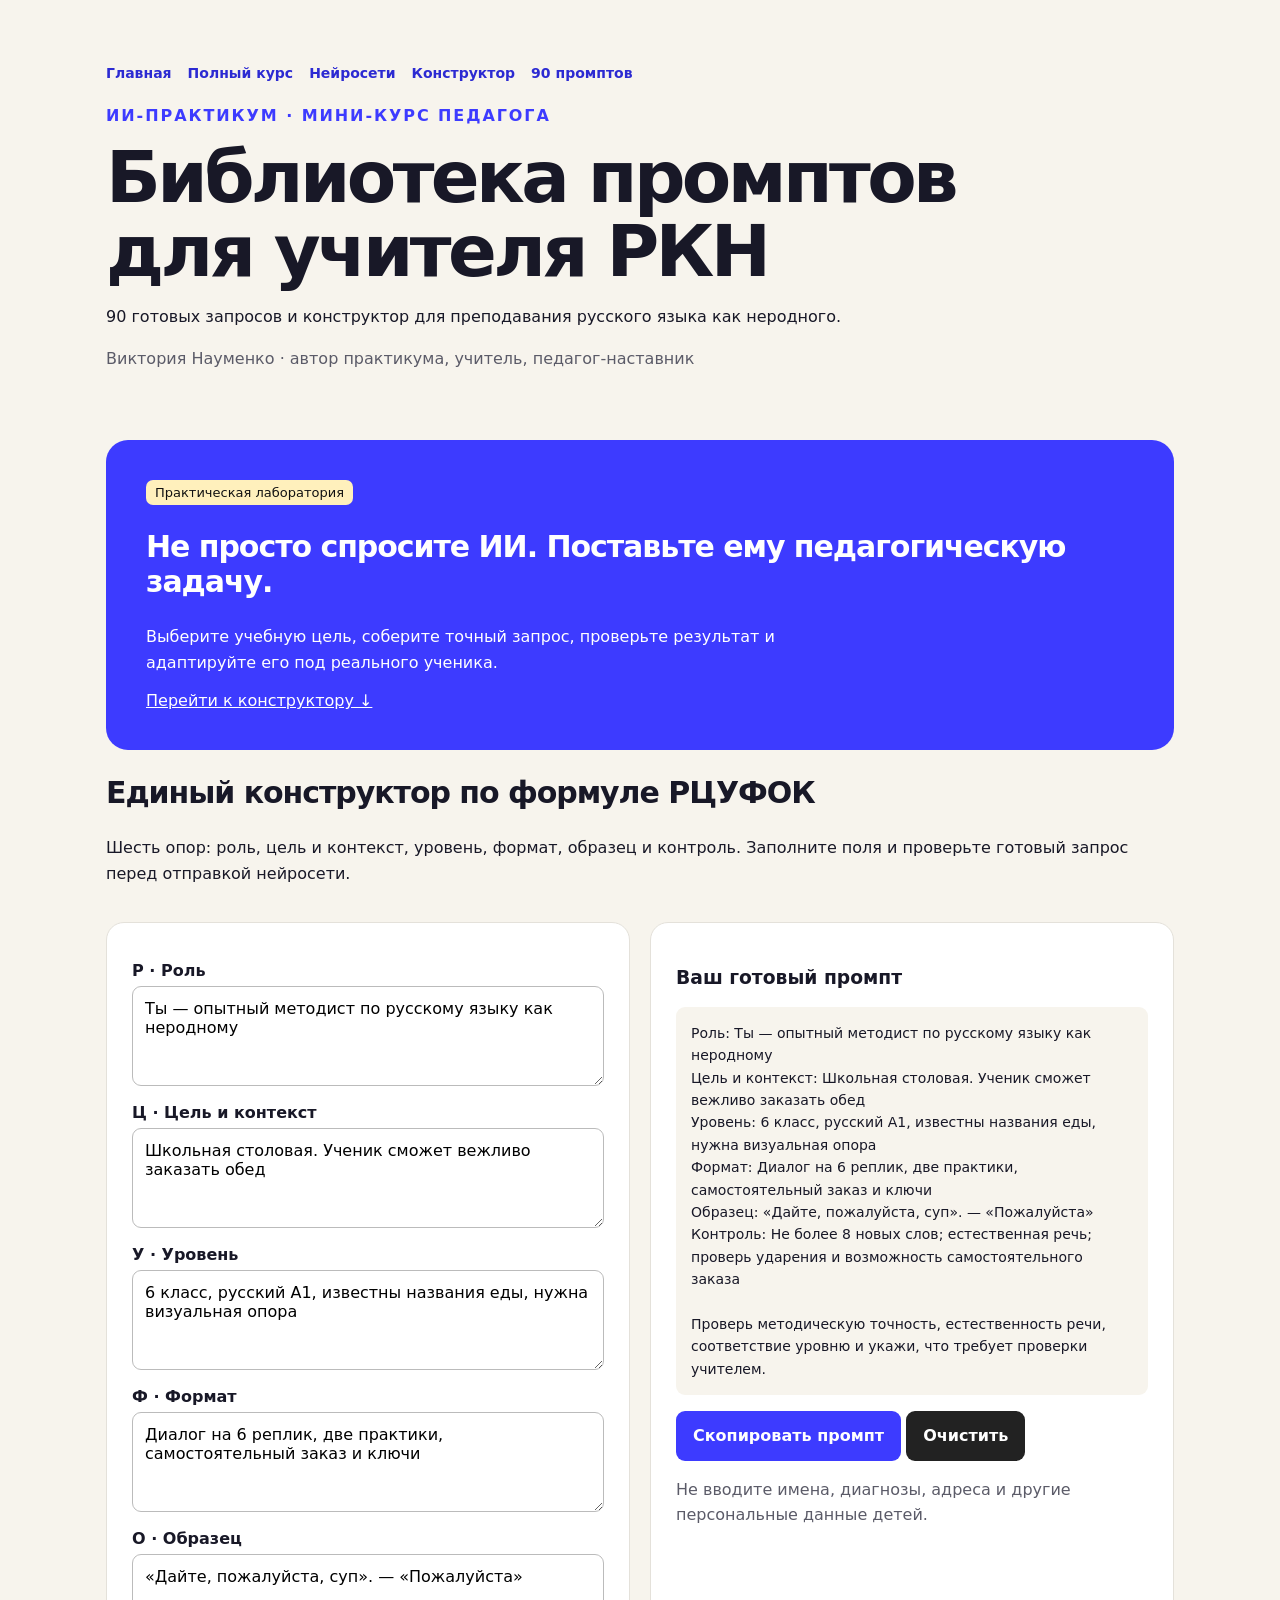
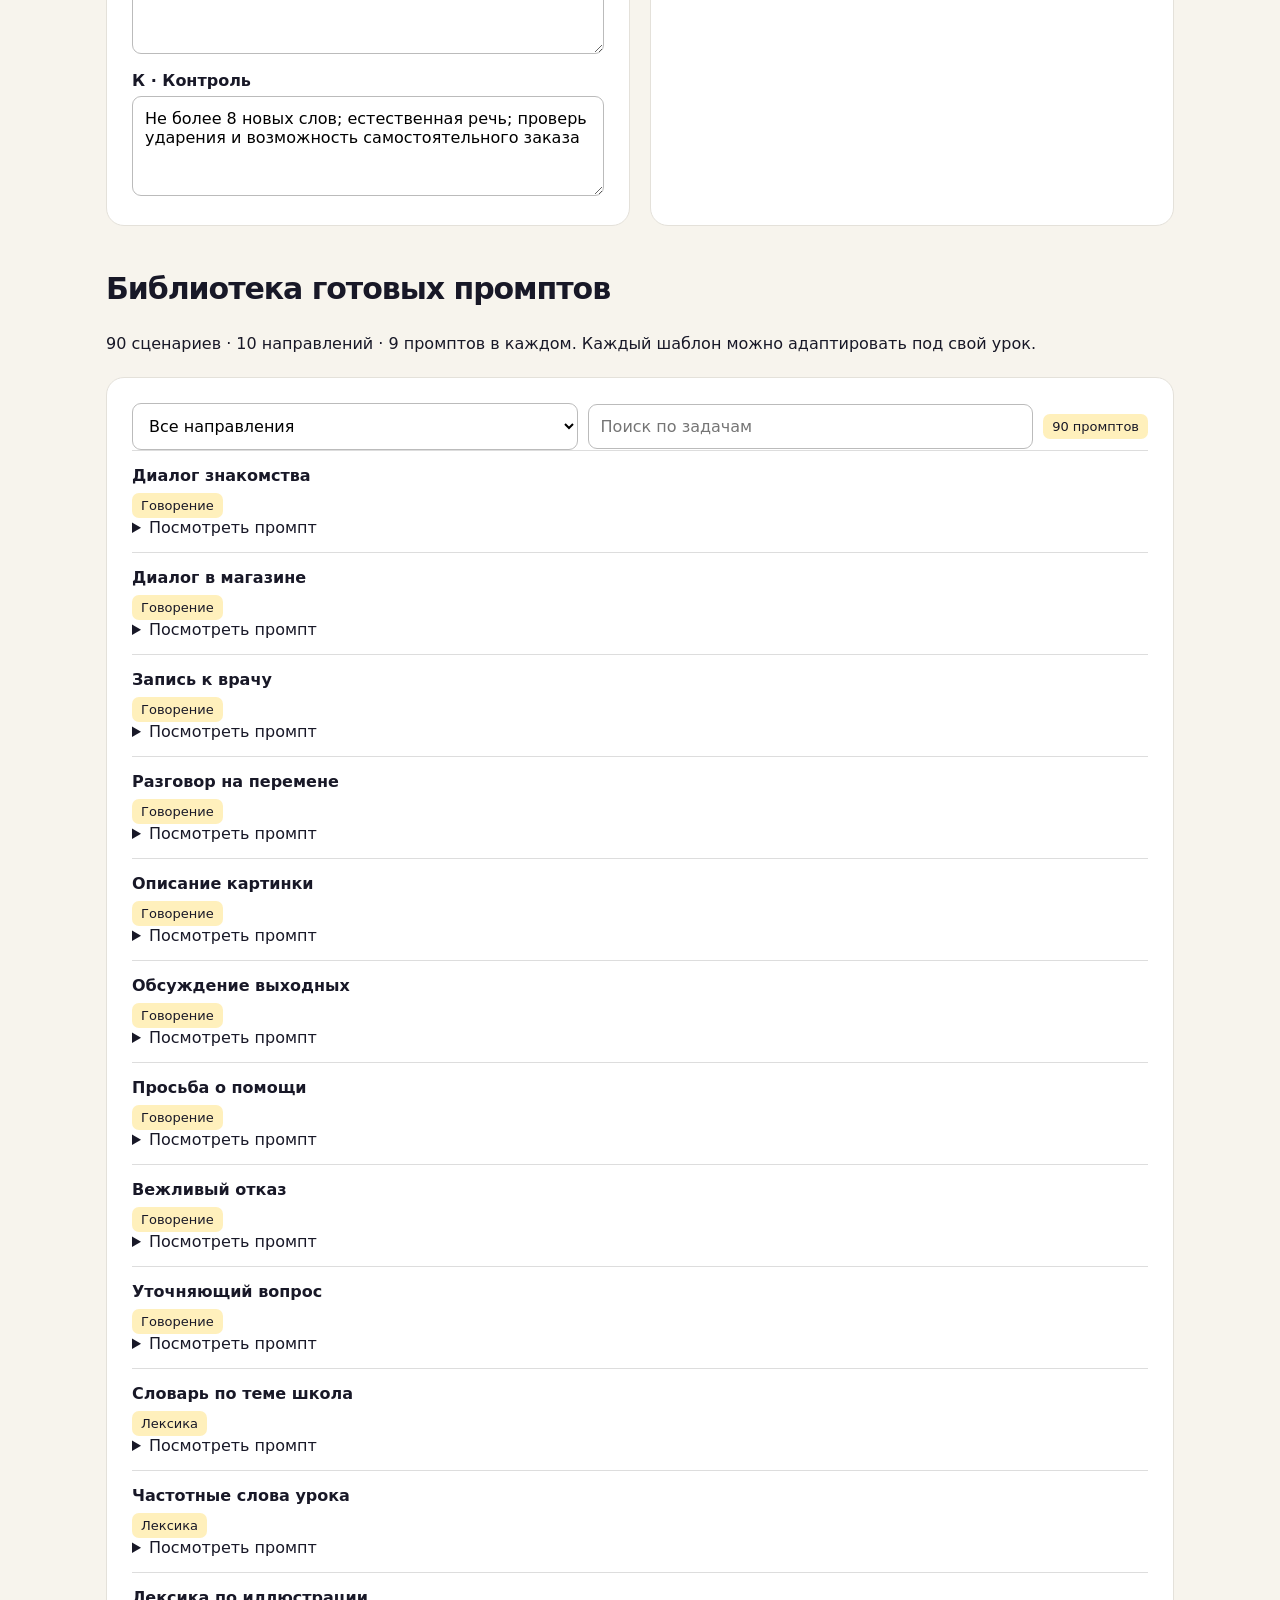
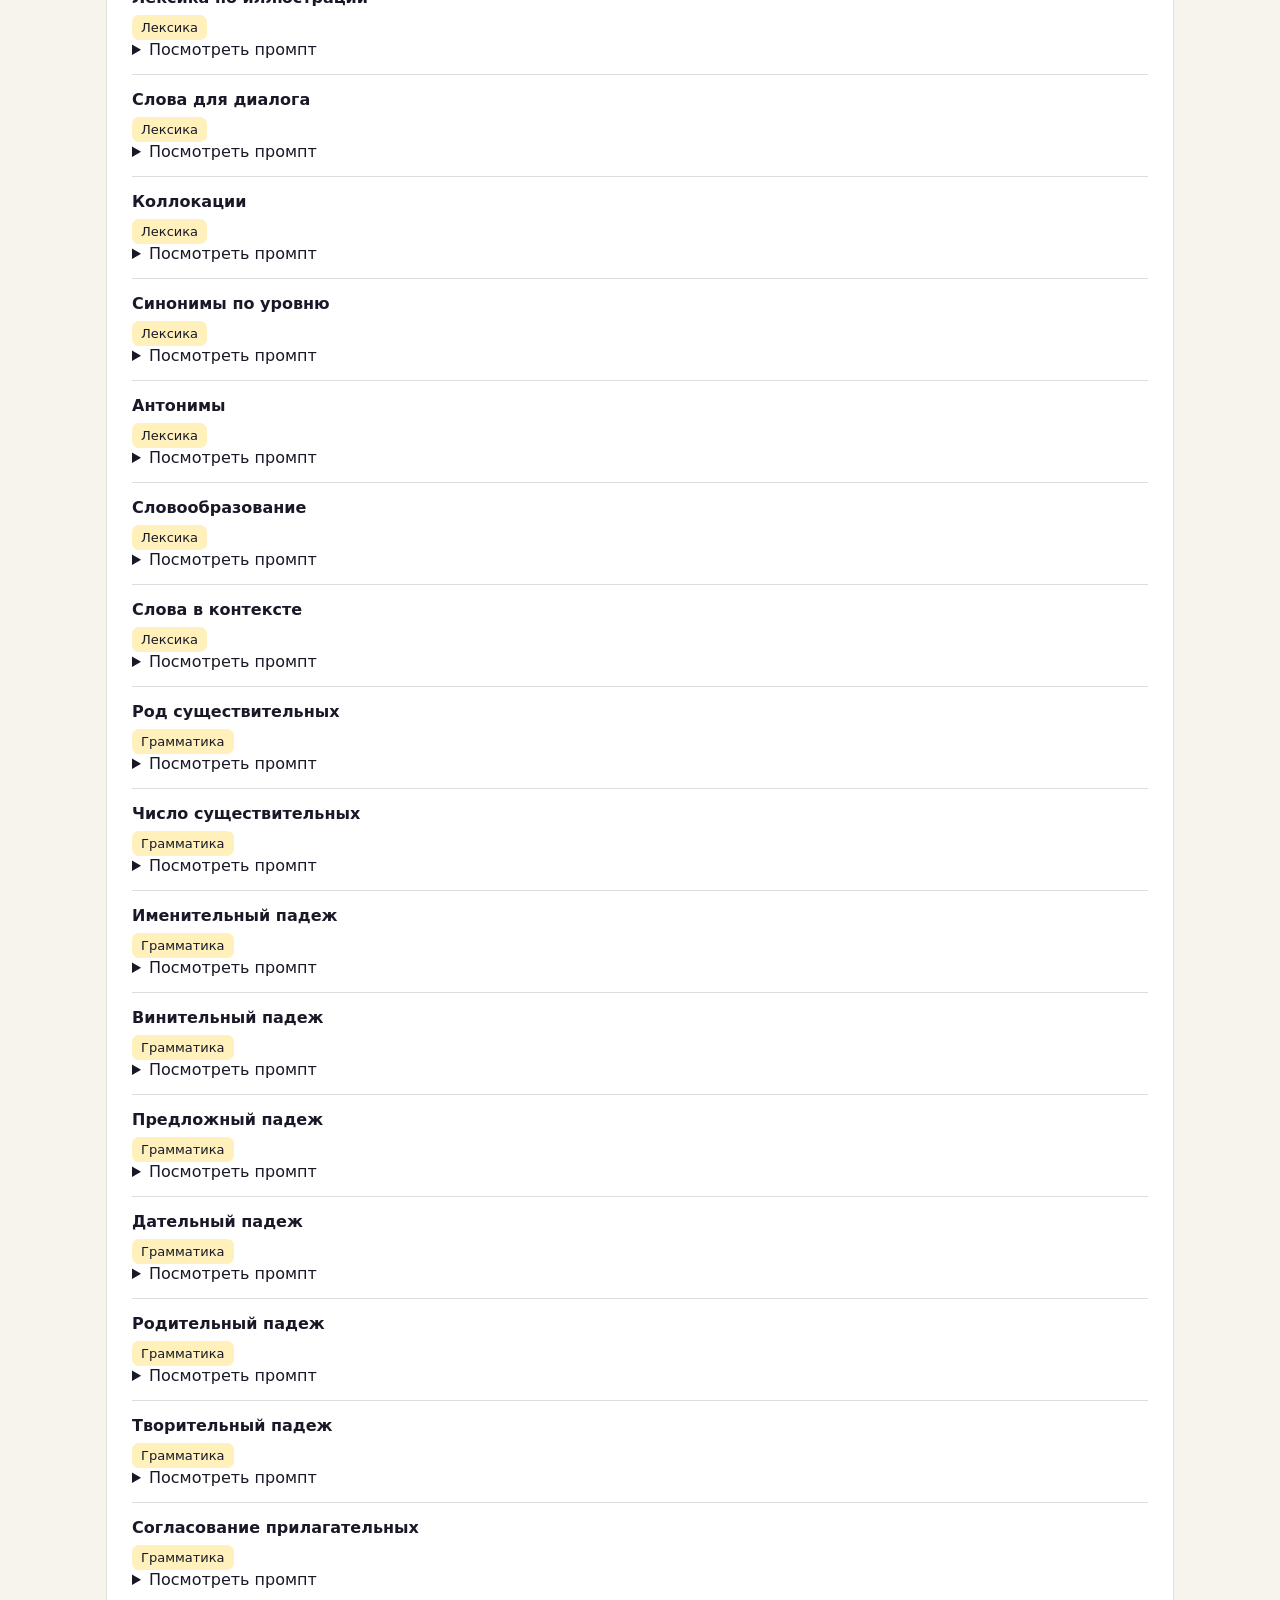
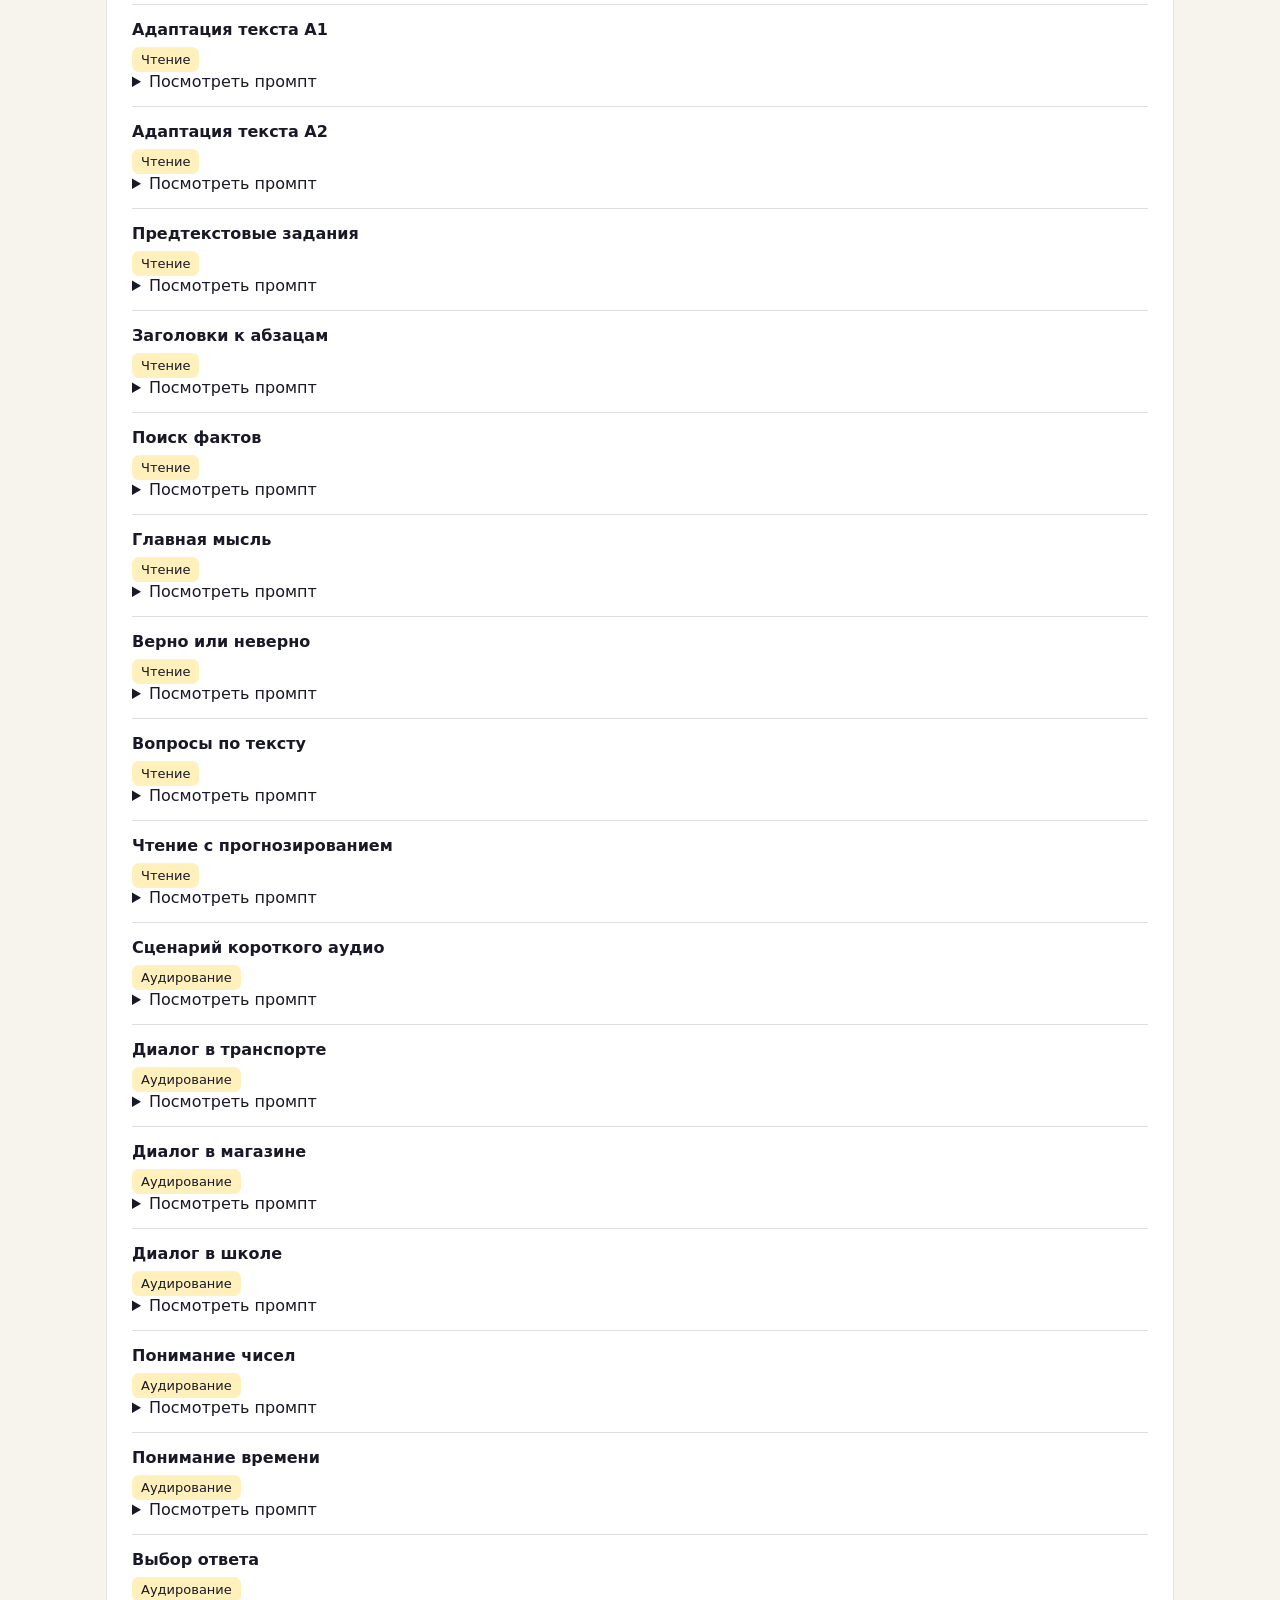
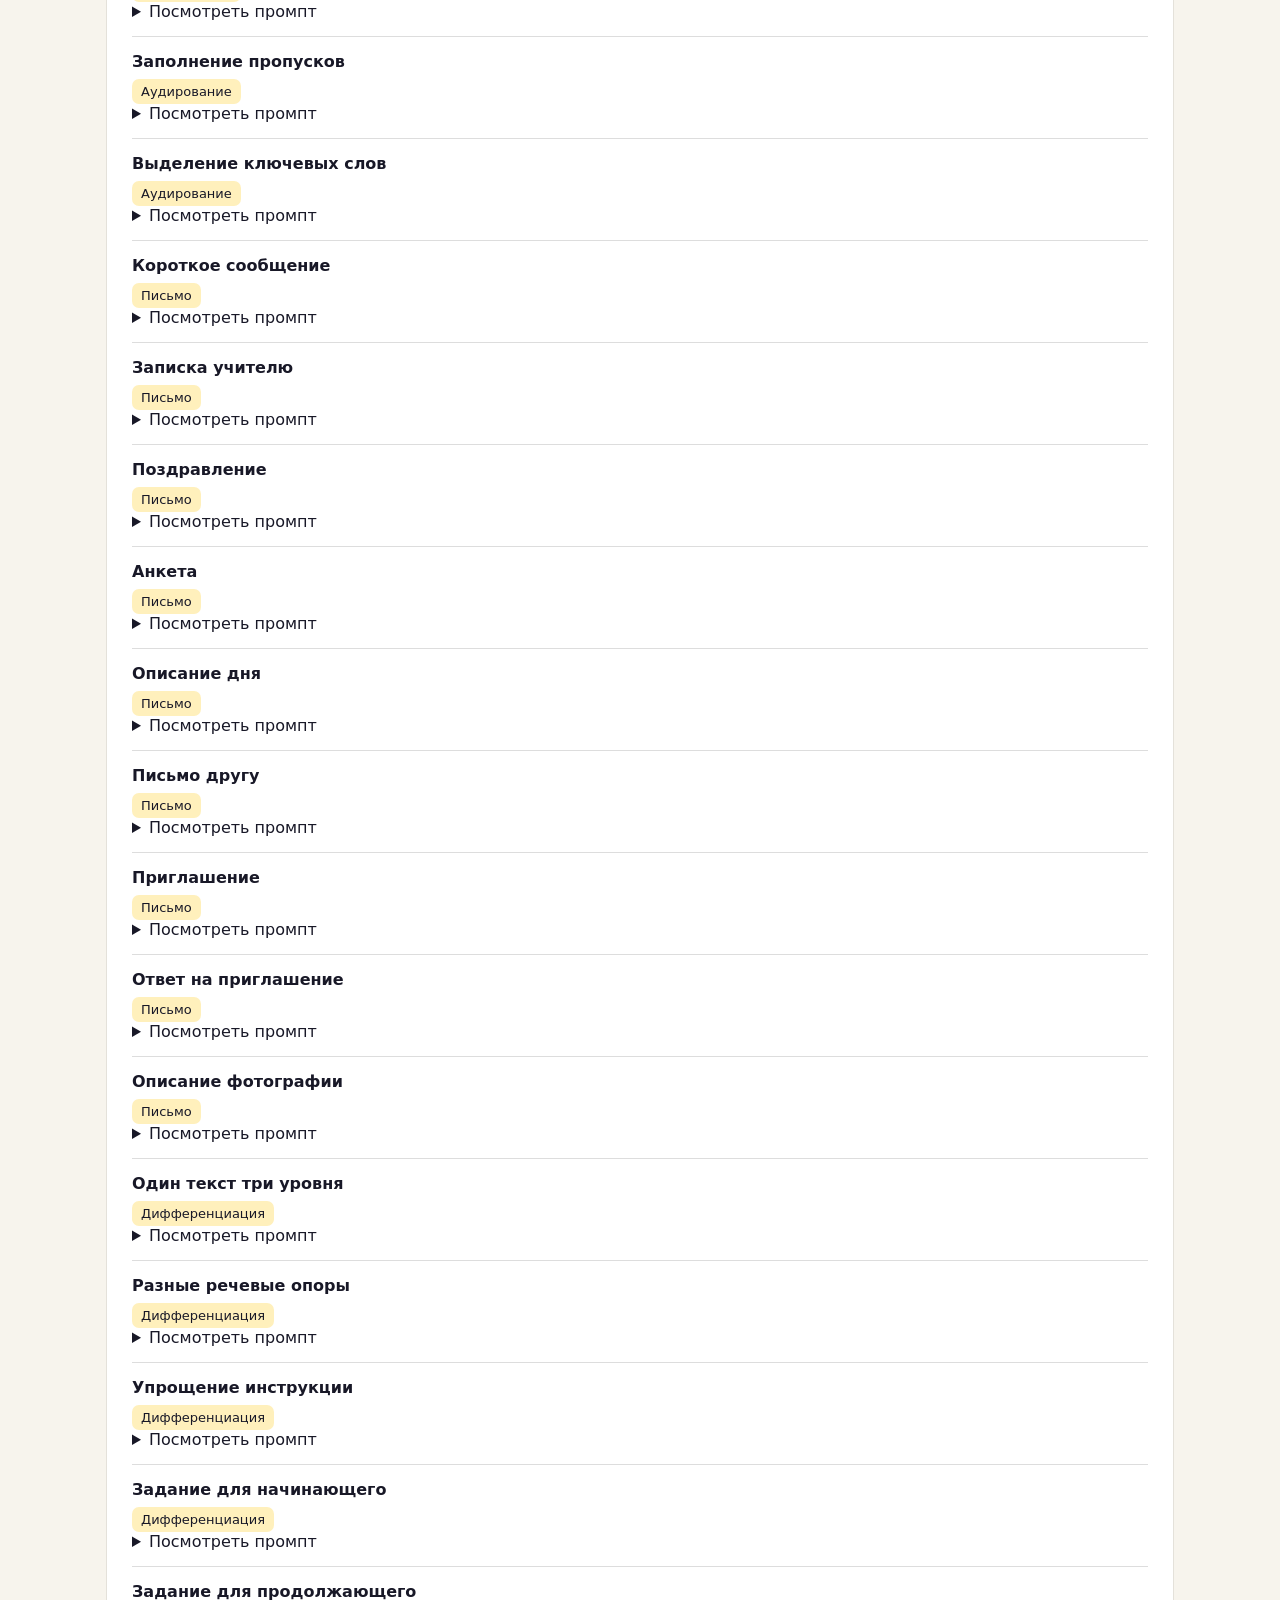
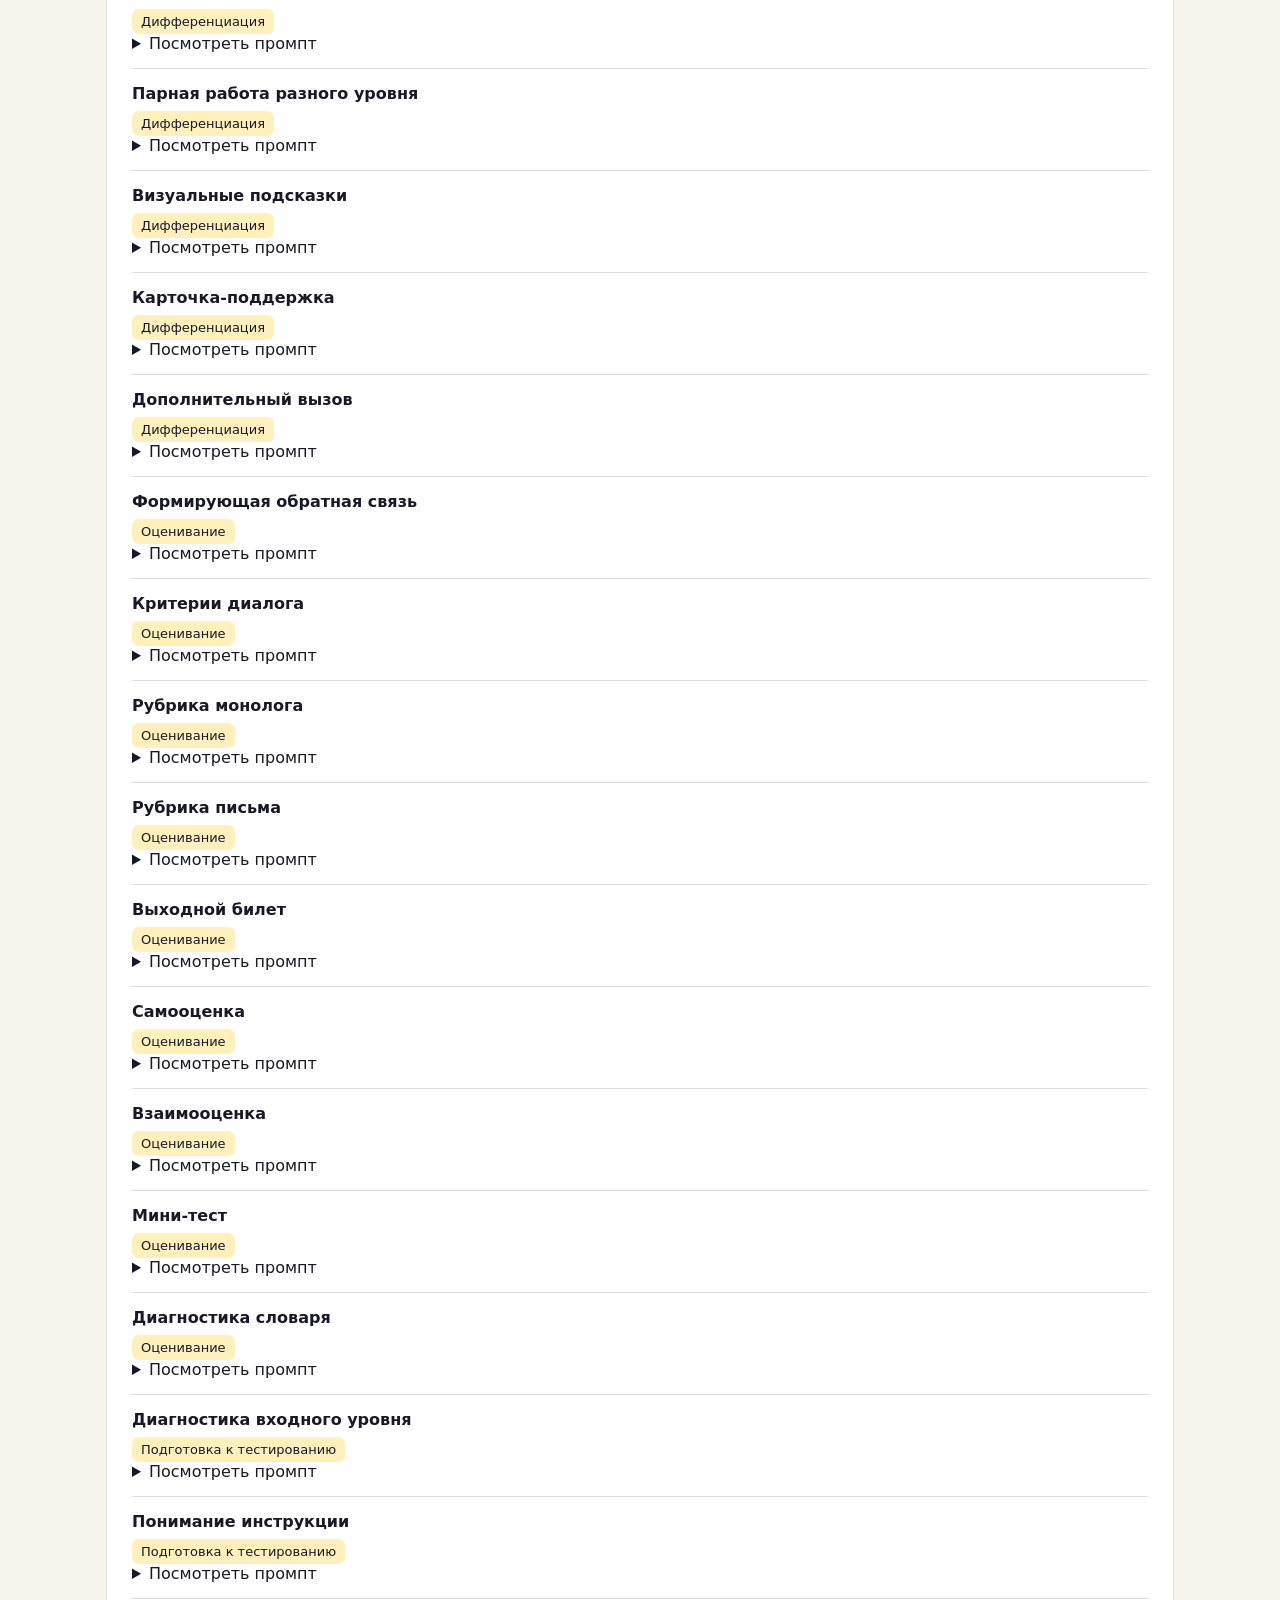
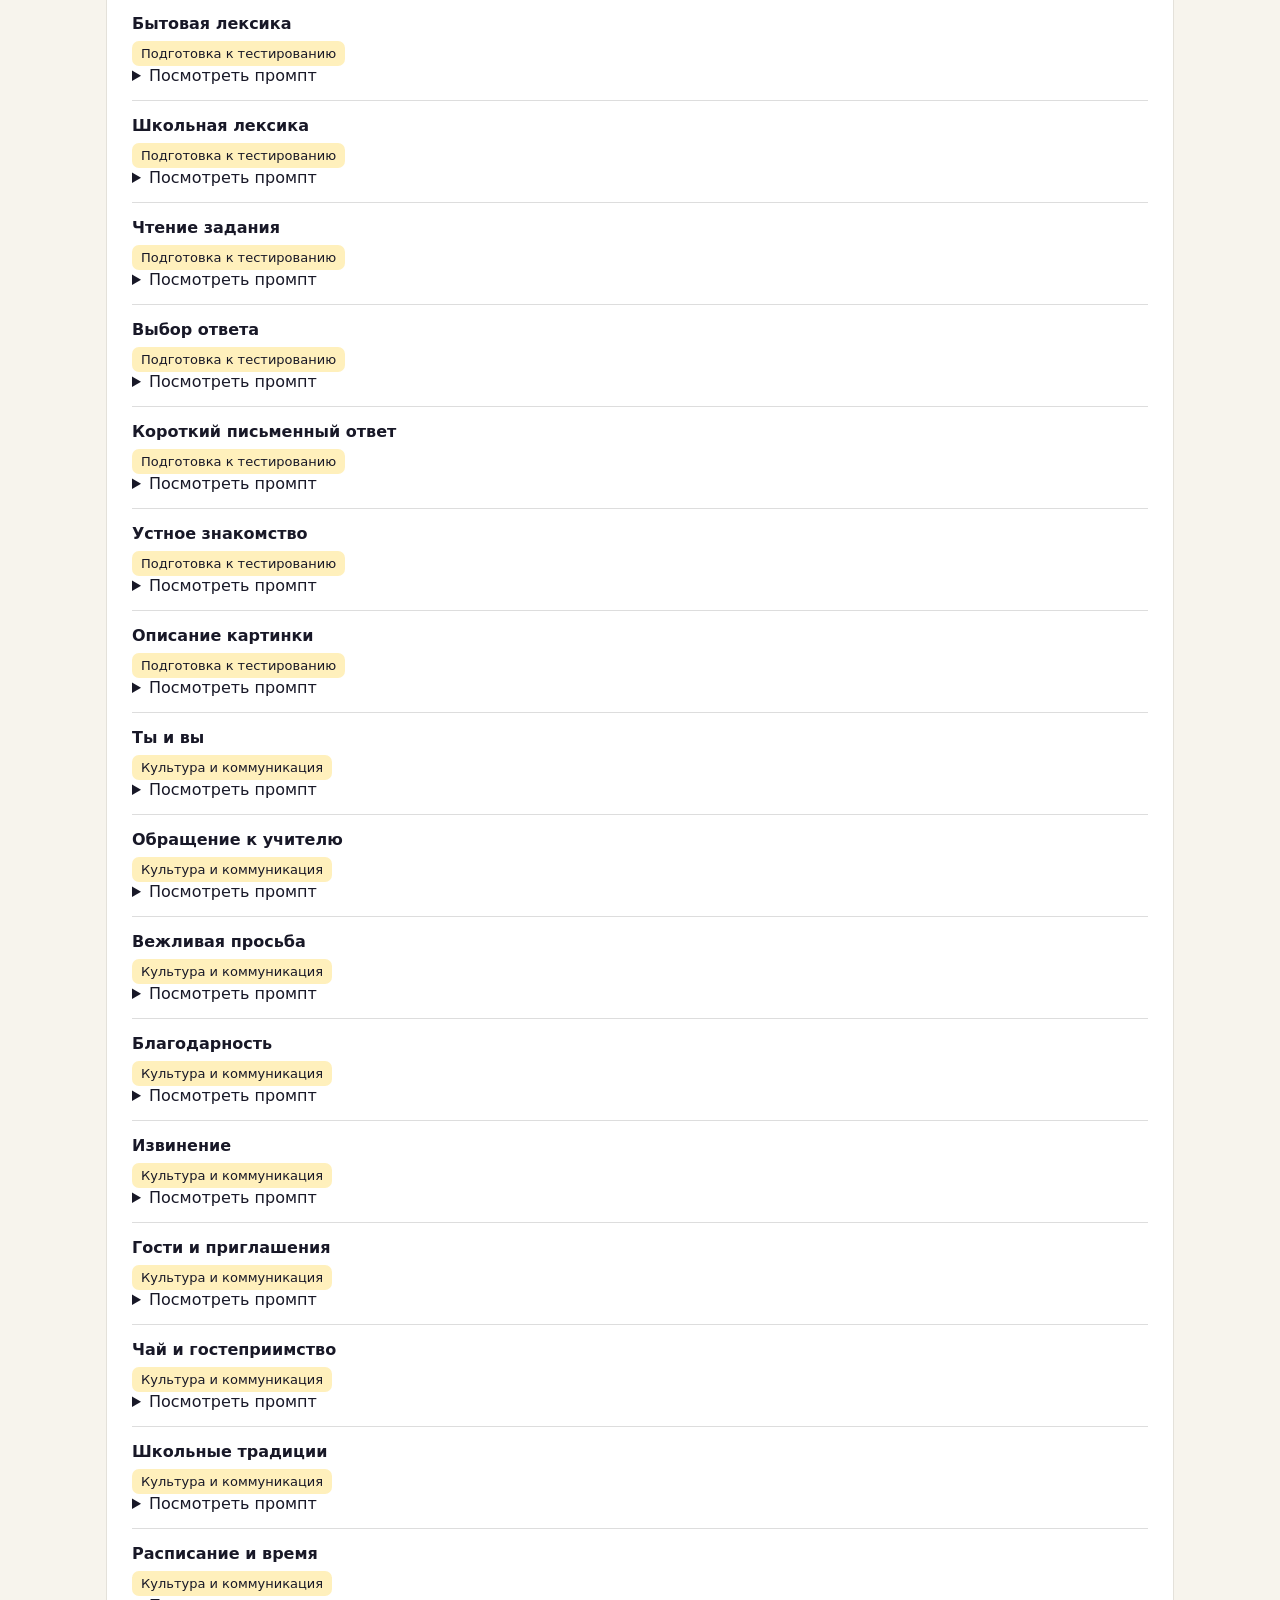
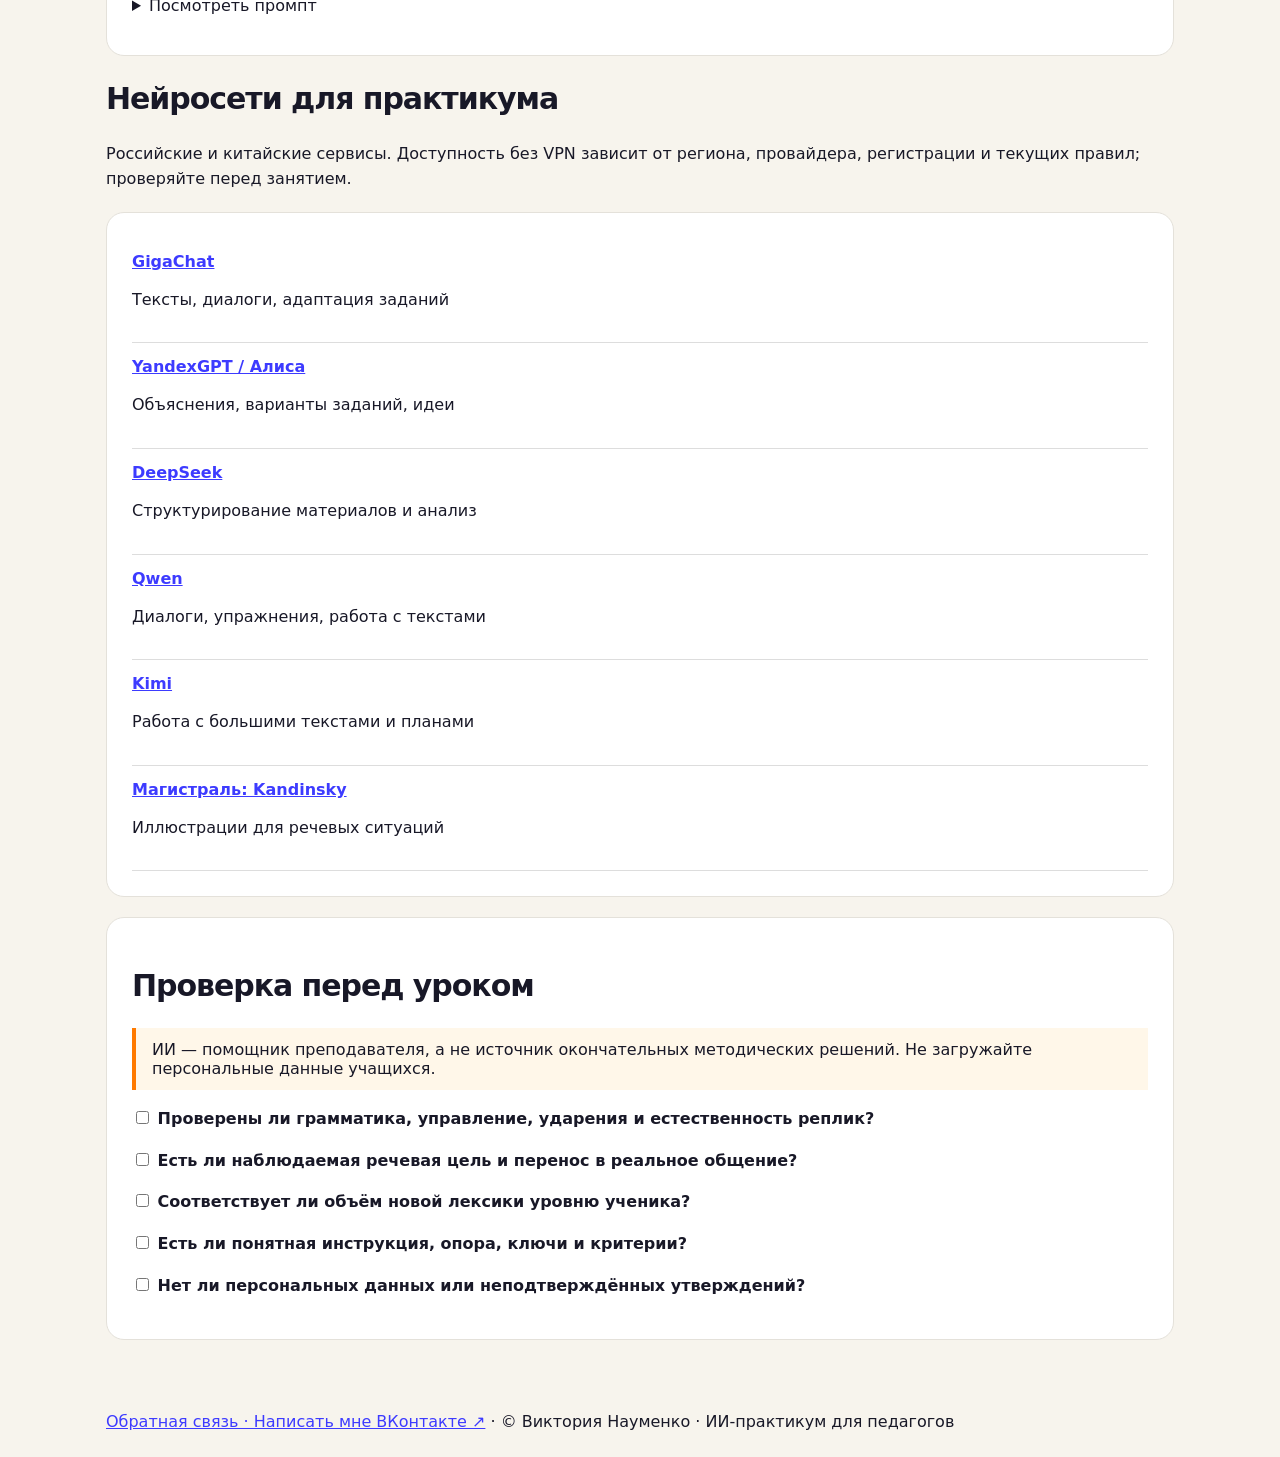
==== commit e70446d7: "Clarify VK feedback link in site footer" ====
--- a/docs/ai-lab.html
+++ b/docs/ai-lab.html
@@ -1 +1 @@
-<!doctype html><html lang="ru"><meta charset="utf-8"><meta name="viewport" content="width=device-width,initial-scale=1"><title>ИИ-лаборатория педагога — Виктория Науменко</title><style>:root{font-family:system-ui,-apple-system,sans-serif;color:#181827;background:#f7f4ed}*{box-sizing:border-box}body{margin:0}header,main,footer{max-width:1120px;margin:auto;padding:26px}header{padding-top:65px}h1{font-size:clamp(35px,6vw,72px);line-height:1.03;letter-spacing:-.05em;margin:15px 0}h2{font-size:30px;letter-spacing:-.035em}p{line-height:1.6}.eyebrow{color:#3d3bff;font-weight:800;text-transform:uppercase;letter-spacing:.12em}.hero{background:#3d3bff;color:white;padding:40px;border-radius:22px}.hero p{max-width:670px}.layout{display:grid;grid-template-columns:1fr 1fr;gap:20px}.panel{background:white;padding:25px;border-radius:18px;border:1px solid #e4e1da;margin:20px 0}label{display:block;font-weight:700;margin:13px 0 6px}input,textarea,select{font:inherit;width:100%;padding:12px;border:1px solid #bbb;border-radius:9px;background:#fff}textarea{min-height:100px}button,.btn{font:inherit;background:#3d3bff;color:white;border:0;border-radius:9px;padding:12px 17px;cursor:pointer;font-weight:700}button:focus-visible,a:focus-visible,input:focus-visible,select:focus-visible{outline:3px solid #ff4fa3;outline-offset:3px}.secondary{background:#222}a{color:#3d3bff}.chip{display:inline-block;background:#fff0bc;padding:5px 9px;border-radius:7px;font-size:13px}.item{border-top:1px solid #ddd;padding:15px 0}.item strong{display:block;margin-bottom:8px}.item pre,#result{white-space:pre-wrap;overflow-wrap:anywhere;background:#f7f4ed;padding:15px;border-radius:9px;font:14px/1.6 system-ui}.controls{display:flex;gap:10px;flex-wrap:wrap;align-items:center}.controls select,.controls input{width:auto;flex:1;min-width:180px}.muted{color:#5b5b68}.service{border-bottom:1px solid #ddd;padding:14px 0}.service a{font-weight:700}.notice{border-left:4px solid #ff7a00;padding:12px 16px;background:#fff7e9}@media(max-width:760px){.layout{grid-template-columns:1fr}header{padding-top:30px}.hero{padding:24px}} .lab-nav{display:flex;gap:16px;flex-wrap:wrap;margin-bottom:25px}.lab-nav a{font-size:14px;font-weight:750;color:#2c2ad2;text-decoration:none}.lab-nav a:hover{text-decoration:underline}#constructor,#library{scroll-margin-top:18px}</style><header><nav class="lab-nav" aria-label="Основная навигация"><a href="index.html">Главная</a><a href="course.html">Полный курс</a><a href="tools.html">Нейросети</a><a href="#constructor">Конструктор</a><a href="#library">90 промптов</a></nav><div class="eyebrow">ИИ-практикум · мини-курс педагога</div><h1>Библиотека промптов<br>для учителя РКН</h1><p>90 готовых запросов и конструктор для преподавания русского языка как неродного.</p><p class="muted">Виктория Науменко · автор практикума, учитель, педагог-наставник</p></header><main><section class="hero"><span class="chip" style="color:#111">Практическая лаборатория</span><h2>Не просто спросите ИИ. Поставьте ему педагогическую задачу.</h2><p>Выберите учебную цель, соберите точный запрос, проверьте результат и адаптируйте его под реального ученика.</p><a href="#constructor" style="color:white">Перейти к конструктору ↓</a></section><section id="constructor"><h2>Единый конструктор по формуле РЦУФОК</h2><p>Шесть опор: роль, цель и контекст, уровень, формат, образец и контроль. Заполните поля и проверьте готовый запрос перед отправкой нейросети.</p><div class="layout"><div class="panel" id="fields"></div><div class="panel"><h3>Ваш готовый промпт</h3><div id="result" aria-live="polite">Заполните поля слева.</div><p><button id="copy">Скопировать промпт</button> <button id="reset" class="secondary">Очистить</button></p><p class="muted">Не вводите имена, диагнозы, адреса и другие персональные данные детей.</p></div></div></section><section id="library"><h2>Библиотека готовых промптов</h2><p>90 сценариев · 10 направлений · 9 промптов в каждом. Каждый шаблон можно адаптировать под свой урок.</p><div class="panel"><div class="controls"><select id="category" aria-label="Категория"><option value="">Все направления</option></select><input id="search" placeholder="Поиск по задачам" aria-label="Поиск"><span id="count" class="chip"></span></div><div id="items"></div></div></section><section><h2>Нейросети для практикума</h2><p>Российские и китайские сервисы. Доступность без VPN зависит от региона, провайдера, регистрации и текущих правил; проверяйте перед занятием.</p><div class="panel" id="services"></div></section><section class="panel"><h2>Проверка перед уроком</h2><div class="notice">ИИ — помощник преподавателя, а не источник окончательных методических решений. Не загружайте персональные данные учащихся.</div><div id="checks"></div></section></main><footer><a href="https://vk.ru/designingthefuture" target="_blank" rel="noopener noreferrer">Мой канал ВКонтакте ↗</a> · © Виктория Науменко · ИИ-практикум для педагогов</footer><script>const prompts=[{"category":"Говорение","task":"Диалог знакомства","prompt":"Ты — методист по русскому языку как неродному. Разработай материал «Диалог знакомства» для учащихся уровня [A1/A2], возраст [возраст], родной язык [язык], контекст [ситуация]. Цель: после задания ученик сможет [наблюдаемое речевое действие]. Подготовь короткий диалог и три коммуникативных задания. Используй естественный современный русский, ограничь новую лексику до [число] единиц, добавь ударения в новых сложных словах. Дай инструкцию ученику простым языком, ключи, критерии успешности и адаптацию для ученика, которому нужна дополнительная опора. Не выдумывай нормативные требования; пометь, что преподаватель должен проверить.\n\nМетодический акцент именно этого сценария: пары реплик с постепенным снятием опоры. Дай (1) наблюдаемую цель, (2) короткий образец, (3) управляемую практику, (4) самостоятельное речевое действие, (5) критерии и ключи там, где они уместны. Не подменяй коммуникативную задачу механическим упражнением. Укажи, что учителю следует проверить."},{"category":"Говорение","task":"Диалог в магазине","prompt":"Ты — методист по русскому языку как неродному. Разработай материал «Диалог в магазине» для учащихся уровня [A1/A2], возраст [возраст], родной язык [язык], контекст [ситуация]. Цель: после задания ученик сможет [наблюдаемое речевое действие]. Подготовь пошаговую работу от образца к самостоятельной речи. Используй естественный современный русский, ограничь новую лексику до [число] единиц, добавь ударения в новых сложных словах. Дай инструкцию ученику простым языком, ключи, критерии успешности и адаптацию для ученика, которому нужна дополнительная опора. Не выдумывай нормативные требования; пометь, что преподаватель должен проверить.\n\nМетодический акцент именно этого сценария: ролевая карточка для двух участников. Дай (1) наблюдаемую цель, (2) короткий образец, (3) управляемую практику, (4) самостоятельное речевое действие, (5) критерии и ключи там, где они уместны. Не подменяй коммуникативную задачу механическим упражнением. Укажи, что учителю следует проверить."},{"category":"Говорение","task":"Запись к врачу","prompt":"Ты — методист по русскому языку как неродному. Разработай материал «Запись к врачу» для учащихся уровня [A1/A2], возраст [возраст], родной язык [язык], контекст [ситуация]. Цель: после задания ученик сможет [наблюдаемое речевое действие]. Подготовь материал для парной работы и проверку понимания. Используй естественный современный русский, ограничь новую лексику до [число] единиц, добавь ударения в новых сложных словах. Дай инструкцию ученику простым языком, ключи, критерии успешности и адаптацию для ученика, которому нужна дополнительная опора. Не выдумывай нормативные требования; пометь, что преподаватель должен проверить.\n\nМетодический акцент именно этого сценария: модель уточняющего вопроса. Дай (1) наблюдаемую цель, (2) короткий образец, (3) управляемую практику, (4) самостоятельное речевое действие, (5) критерии и ключи там, где они уместны. Не подменяй коммуникативную задачу механическим упражнением. Укажи, что учителю следует проверить."},{"category":"Говорение","task":"Разговор на перемене","prompt":"Ты — методист по русскому языку как неродному. Разработай материал «Разговор на перемене» для учащихся уровня [A1/A2], возраст [возраст], родной язык [язык], контекст [ситуация]. Цель: после задания ученик сможет [наблюдаемое речевое действие]. Подготовь короткий диалог и три коммуникативных задания. Используй естественный современный русский, ограничь новую лексику до [число] единиц, добавь ударения в новых сложных словах. Дай инструкцию ученику простым языком, ключи, критерии успешности и адаптацию для ученика, которому нужна дополнительная опора. Не выдумывай нормативные требования; пометь, что преподаватель должен проверить.\n\nМетодический акцент именно этого сценария: переход от описания к собственной реплике. Дай (1) наблюдаемую цель, (2) короткий образец, (3) управляемую практику, (4) самостоятельное речевое действие, (5) критерии и ключи там, где они уместны. Не подменяй коммуникативную задачу механическим упражнением. Укажи, что учителю следует проверить."},{"category":"Говорение","task":"Описание картинки","prompt":"Ты — методист по русскому языку как неродному. Разработай материал «Описание картинки» для учащихся уровня [A1/A2], возраст [возраст], родной язык [язык], контекст [ситуация]. Цель: после задания ученик сможет [наблюдаемое речевое действие]. Подготовь пошаговую работу от образца к самостоятельной речи. Используй естественный современный русский, ограничь новую лексику до [число] единиц, добавь ударения в новых сложных словах. Дай инструкцию ученику простым языком, ключи, критерии успешности и адаптацию для ученика, которому нужна дополнительная опора. Не выдумывай нормативные требования; пометь, что преподаватель должен проверить.\n\nМетодический акцент именно этого сценария: вариант для парной работы. Дай (1) наблюдаемую цель, (2) короткий образец, (3) управляемую практику, (4) самостоятельное речевое действие, (5) критерии и ключи там, где они уместны. Не подменяй коммуникативную задачу механическим упражнением. Укажи, что учителю следует проверить."},{"category":"Говорение","task":"Обсуждение выходных","prompt":"Ты — методист по русскому языку как неродному. Разработай материал «Обсуждение выходных» для учащихся уровня [A1/A2], возраст [возраст], родной язык [язык], контекст [ситуация]. Цель: после задания ученик сможет [наблюдаемое речевое действие]. Подготовь материал для парной работы и проверку понимания. Используй естественный современный русский, ограничь новую лексику до [число] единиц, добавь ударения в новых сложных словах. Дай инструкцию ученику простым языком, ключи, критерии успешности и адаптацию для ученика, которому нужна дополнительная опора. Не выдумывай нормативные требования; пометь, что преподаватель должен проверить.\n\nМетодический акцент именно этого сценария: три возможных ответа разной степени самостоятельности. Дай (1) наблюдаемую цель, (2) короткий образец, (3) управляемую практику, (4) самостоятельное речевое действие, (5) критерии и ключи там, где они уместны. Не подменяй коммуникативную задачу механическим упражнением. Укажи, что учителю следует проверить."},{"category":"Говорение","task":"Просьба о помощи","prompt":"Ты — методист по русскому языку как неродному. Разработай материал «Просьба о помощи» для учащихся уровня [A1/A2], возраст [возраст], родной язык [язык], контекст [ситуация]. Цель: после задания ученик сможет [наблюдаемое речевое действие]. Подготовь короткий диалог и три коммуникативных задания. Используй естественный современный русский, ограничь новую лексику до [число] единиц, добавь ударения в новых сложных словах. Дай инструкцию ученику простым языком, ключи, критерии успешности и адаптацию для ученика, которому нужна дополнительная опора. Не выдумывай нормативные требования; пометь, что преподаватель должен проверить.\n\nМетодический акцент именно этого сценария: короткая репетиция и новый контекст. Дай (1) наблюдаемую цель, (2) короткий образец, (3) управляемую практику, (4) самостоятельное речевое действие, (5) критерии и ключи там, где они уместны. Не подменяй коммуникативную задачу механическим упражнением. Укажи, что учителю следует проверить."},{"category":"Говорение","task":"Вежливый отказ","prompt":"Ты — методист по русскому языку как неродному. Разработай материал «Вежливый отказ» для учащихся уровня [A1/A2], возраст [возраст], родной язык [язык], контекст [ситуация]. Цель: после задания ученик сможет [наблюдаемое речевое действие]. Подготовь пошаговую работу от образца к самостоятельной речи. Используй естественный современный русский, ограничь новую лексику до [число] единиц, добавь ударения в новых сложных словах. Дай инструкцию ученику простым языком, ключи, критерии успешности и адаптацию для ученика, которому нужна дополнительная опора. Не выдумывай нормативные требования; пометь, что преподаватель должен проверить.\n\nМетодический акцент именно этого сценария: вежливость и уместность в ситуации. Дай (1) наблюдаемую цель, (2) короткий образец, (3) управляемую практику, (4) самостоятельное речевое действие, (5) критерии и ключи там, где они уместны. Не подменяй коммуникативную задачу механическим упражнением. Укажи, что учителю следует проверить."},{"category":"Говорение","task":"Уточняющий вопрос","prompt":"Ты — методист по русскому языку как неродному. Разработай материал «Уточняющий вопрос» для учащихся уровня [A1/A2], возраст [возраст], родной язык [язык], контекст [ситуация]. Цель: после задания ученик сможет [наблюдаемое речевое действие]. Подготовь материал для парной работы и проверку понимания. Используй естественный современный русский, ограничь новую лексику до [число] единиц, добавь ударения в новых сложных словах. Дай инструкцию ученику простым языком, ключи, критерии успешности и адаптацию для ученика, которому нужна дополнительная опора. Не выдумывай нормативные требования; пометь, что преподаватель должен проверить.\n\nМетодический акцент именно этого сценария: проверка успешности коммуникации. Дай (1) наблюдаемую цель, (2) короткий образец, (3) управляемую практику, (4) самостоятельное речевое действие, (5) критерии и ключи там, где они уместны. Не подменяй коммуникативную задачу механическим упражнением. Укажи, что учителю следует проверить."},{"category":"Лексика","task":"Словарь по теме школа","prompt":"Ты — методист по русскому языку как неродному. Разработай материал «Словарь по теме школа» для учащихся уровня [A1/A2], возраст [возраст], родной язык [язык], контекст [ситуация]. Цель: после задания ученик сможет [наблюдаемое речевое действие]. Подготовь короткий диалог и три коммуникативных задания. Используй естественный современный русский, ограничь новую лексику до [число] единиц, добавь ударения в новых сложных словах. Дай инструкцию ученику простым языком, ключи, критерии успешности и адаптацию для ученика, которому нужна дополнительная опора. Не выдумывай нормативные требования; пометь, что преподаватель должен проверить.\n\nМетодический акцент именно этого сценария: отбор частотной лексики. Дай (1) наблюдаемую цель, (2) короткий образец, (3) управляемую практику, (4) самостоятельное речевое действие, (5) критерии и ключи там, где они уместны. Не подменяй коммуникативную задачу механическим упражнением. Укажи, что учителю следует проверить."},{"category":"Лексика","task":"Частотные слова урока","prompt":"Ты — методист по русскому языку как неродному. Разработай материал «Частотные слова урока» для учащихся уровня [A1/A2], возраст [возраст], родной язык [язык], контекст [ситуация]. Цель: после задания ученик сможет [наблюдаемое речевое действие]. Подготовь пошаговую работу от образца к самостоятельной речи. Используй естественный современный русский, ограничь новую лексику до [число] единиц, добавь ударения в новых сложных словах. Дай инструкцию ученику простым языком, ключи, критерии успешности и адаптацию для ученика, которому нужна дополнительная опора. Не выдумывай нормативные требования; пометь, что преподаватель должен проверить.\n\nМетодический акцент именно этого сценария: контекстуальные словосочетания. Дай (1) наблюдаемую цель, (2) короткий образец, (3) управляемую практику, (4) самостоятельное речевое действие, (5) критерии и ключи там, где они уместны. Не подменяй коммуникативную задачу механическим упражнением. Укажи, что учителю следует проверить."},{"category":"Лексика","task":"Лексика по иллюстрации","prompt":"Ты — методист по русскому языку как неродному. Разработай материал «Лексика по иллюстрации» для учащихся уровня [A1/A2], возраст [возраст], родной язык [язык], контекст [ситуация]. Цель: после задания ученик сможет [наблюдаемое речевое действие]. Подготовь материал для парной работы и проверку понимания. Используй естественный современный русский, ограничь новую лексику до [число] единиц, добавь ударения в новых сложных словах. Дай инструкцию ученику простым языком, ключи, критерии успешности и адаптацию для ученика, которому нужна дополнительная опора. Не выдумывай нормативные требования; пометь, что преподаватель должен проверить.\n\nМетодический акцент именно этого сценария: подписи к изображениям. Дай (1) наблюдаемую цель, (2) короткий образец, (3) управляемую практику, (4) самостоятельное речевое действие, (5) критерии и ключи там, где они уместны. Не подменяй коммуникативную задачу механическим упражнением. Укажи, что учителю следует проверить."},{"category":"Лексика","task":"Слова для диалога","prompt":"Ты — методист по русскому языку как неродному. Разработай материал «Слова для диалога» для учащихся уровня [A1/A2], возраст [возраст], родной язык [язык], контекст [ситуация]. Цель: после задания ученик сможет [наблюдаемое речевое действие]. Подготовь короткий диалог и три коммуникативных задания. Используй естественный современный русский, ограничь новую лексику до [число] единиц, добавь ударения в новых сложных словах. Дай инструкцию ученику простым языком, ключи, критерии успешности и адаптацию для ученика, которому нужна дополнительная опора. Не выдумывай нормативные требования; пометь, что преподаватель должен проверить.\n\nМетодический акцент именно этого сценария: слова для реального диалога. Дай (1) наблюдаемую цель, (2) короткий образец, (3) управляемую практику, (4) самостоятельное речевое действие, (5) критерии и ключи там, где они уместны. Не подменяй коммуникативную задачу механическим упражнением. Укажи, что учителю следует проверить."},{"category":"Лексика","task":"Коллокации","prompt":"Ты — методист по русскому языку как неродному. Разработай материал «Коллокации» для учащихся уровня [A1/A2], возраст [возраст], родной язык [язык], контекст [ситуация]. Цель: после задания ученик сможет [наблюдаемое речевое действие]. Подготовь пошаговую работу от образца к самостоятельной речи. Используй естественный современный русский, ограничь новую лексику до [число] единиц, добавь ударения в новых сложных словах. Дай инструкцию ученику простым языком, ключи, критерии успешности и адаптацию для ученика, которому нужна дополнительная опора. Не выдумывай нормативные требования; пометь, что преподаватель должен проверить.\n\nМетодический акцент именно этого сценария: типичные сочетания без кальки. Дай (1) наблюдаемую цель, (2) короткий образец, (3) управляемую практику, (4) самостоятельное речевое действие, (5) критерии и ключи там, где они уместны. Не подменяй коммуникативную задачу механическим упражнением. Укажи, что учителю следует проверить."},{"category":"Лексика","task":"Синонимы по уровню","prompt":"Ты — методист по русскому языку как неродному. Разработай материал «Синонимы по уровню» для учащихся уровня [A1/A2], возраст [возраст], родной язык [язык], контекст [ситуация]. Цель: после задания ученик сможет [наблюдаемое речевое действие]. Подготовь материал для парной работы и проверку понимания. Используй естественный современный русский, ограничь новую лексику до [число] единиц, добавь ударения в новых сложных словах. Дай инструкцию ученику простым языком, ключи, критерии успешности и адаптацию для ученика, которому нужна дополнительная опора. Не выдумывай нормативные требования; пометь, что преподаватель должен проверить.\n\nМетодический акцент именно этого сценария: контраст значений в контексте. Дай (1) наблюдаемую цель, (2) короткий образец, (3) управляемую практику, (4) самостоятельное речевое действие, (5) критерии и ключи там, где они уместны. Не подменяй коммуникативную задачу механическим упражнением. Укажи, что учителю следует проверить."},{"category":"Лексика","task":"Антонимы","prompt":"Ты — методист по русскому языку как неродному. Разработай материал «Антонимы» для учащихся уровня [A1/A2], возраст [возраст], родной язык [язык], контекст [ситуация]. Цель: после задания ученик сможет [наблюдаемое речевое действие]. Подготовь короткий диалог и три коммуникативных задания. Используй естественный современный русский, ограничь новую лексику до [число] единиц, добавь ударения в новых сложных словах. Дай инструкцию ученику простым языком, ключи, критерии успешности и адаптацию для ученика, которому нужна дополнительная опора. Не выдумывай нормативные требования; пометь, что преподаватель должен проверить.\n\nМетодический акцент именно этого сценария: семантические противопоставления. Дай (1) наблюдаемую цель, (2) короткий образец, (3) управляемую практику, (4) самостоятельное речевое действие, (5) критерии и ключи там, где они уместны. Не подменяй коммуникативную задачу механическим упражнением. Укажи, что учителю следует проверить."},{"category":"Лексика","task":"Словообразование","prompt":"Ты — методист по русскому языку как неродному. Разработай материал «Словообразование» для учащихся уровня [A1/A2], возраст [возраст], родной язык [язык], контекст [ситуация]. Цель: после задания ученик сможет [наблюдаемое речевое действие]. Подготовь пошаговую работу от образца к самостоятельной речи. Используй естественный современный русский, ограничь новую лексику до [число] единиц, добавь ударения в новых сложных словах. Дай инструкцию ученику простым языком, ключи, критерии успешности и адаптацию для ученика, которому нужна дополнительная опора. Не выдумывай нормативные требования; пометь, что преподаватель должен проверить.\n\nМетодический акцент именно этого сценария: простые словообразовательные связи. Дай (1) наблюдаемую цель, (2) короткий образец, (3) управляемую практику, (4) самостоятельное речевое действие, (5) критерии и ключи там, где они уместны. Не подменяй коммуникативную задачу механическим упражнением. Укажи, что учителю следует проверить."},{"category":"Лексика","task":"Слова в контексте","prompt":"Ты — методист по русскому языку как неродному. Разработай материал «Слова в контексте» для учащихся уровня [A1/A2], возраст [возраст], родной язык [язык], контекст [ситуация]. Цель: после задания ученик сможет [наблюдаемое речевое действие]. Подготовь материал для парной работы и проверку понимания. Используй естественный современный русский, ограничь новую лексику до [число] единиц, добавь ударения в новых сложных словах. Дай инструкцию ученику простым языком, ключи, критерии успешности и адаптацию для ученика, которому нужна дополнительная опора. Не выдумывай нормативные требования; пометь, что преподаватель должен проверить.\n\nМетодический акцент именно этого сценария: активизация в самостоятельной речи. Дай (1) наблюдаемую цель, (2) короткий образец, (3) управляемую практику, (4) самостоятельное речевое действие, (5) критерии и ключи там, где они уместны. Не подменяй коммуникативную задачу механическим упражнением. Укажи, что учителю следует проверить."},{"category":"Грамматика","task":"Род существительных","prompt":"Ты — методист по русскому языку как неродному. Разработай материал «Род существительных» для учащихся уровня [A1/A2], возраст [возраст], родной язык [язык], контекст [ситуация]. Цель: после задания ученик сможет [наблюдаемое речевое действие]. Подготовь короткий диалог и три коммуникативных задания. Используй естественный современный русский, ограничь новую лексику до [число] единиц, добавь ударения в новых сложных словах. Дай инструкцию ученику простым языком, ключи, критерии успешности и адаптацию для ученика, которому нужна дополнительная опора. Не выдумывай нормативные требования; пометь, что преподаватель должен проверить.\n\nМетодический акцент именно этого сценария: контекст для замечания формы. Дай (1) наблюдаемую цель, (2) короткий образец, (3) управляемую практику, (4) самостоятельное речевое действие, (5) критерии и ключи там, где они уместны. Не подменяй коммуникативную задачу механическим упражнением. Укажи, что учителю следует проверить."},{"category":"Грамматика","task":"Число существительных","prompt":"Ты — методист по русскому языку как неродному. Разработай материал «Число существительных» для учащихся уровня [A1/A2], возраст [возраст], родной язык [язык], контекст [ситуация]. Цель: после задания ученик сможет [наблюдаемое речевое действие]. Подготовь пошаговую работу от образца к самостоятельной речи. Используй естественный современный русский, ограничь новую лексику до [число] единиц, добавь ударения в новых сложных словах. Дай инструкцию ученику простым языком, ключи, критерии успешности и адаптацию для ученика, которому нужна дополнительная опора. Не выдумывай нормативные требования; пометь, что преподаватель должен проверить.\n\nМетодический акцент именно этого сценария: одна форма — одна коммуникативная цель. Дай (1) наблюдаемую цель, (2) короткий образец, (3) управляемую практику, (4) самостоятельное речевое действие, (5) критерии и ключи там, где они уместны. Не подменяй коммуникативную задачу механическим упражнением. Укажи, что учителю следует проверить."},{"category":"Грамматика","task":"Именительный падеж","prompt":"Ты — методист по русскому языку как неродному. Разработай материал «Именительный падеж» для учащихся уровня [A1/A2], возраст [возраст], родной язык [язык], контекст [ситуация]. Цель: после задания ученик сможет [наблюдаемое речевое действие]. Подготовь материал для парной работы и проверку понимания. Используй естественный современный русский, ограничь новую лексику до [число] единиц, добавь ударения в новых сложных словах. Дай инструкцию ученику простым языком, ключи, критерии успешности и адаптацию для ученика, которому нужна дополнительная опора. Не выдумывай нормативные требования; пометь, что преподаватель должен проверить.\n\nМетодический акцент именно этого сценария: минимальные пары с пояснением. Дай (1) наблюдаемую цель, (2) короткий образец, (3) управляемую практику, (4) самостоятельное речевое действие, (5) критерии и ключи там, где они уместны. Не подменяй коммуникативную задачу механическим упражнением. Укажи, что учителю следует проверить."},{"category":"Грамматика","task":"Винительный падеж","prompt":"Ты — методист по русскому языку как неродному. Разработай материал «Винительный падеж» для учащихся уровня [A1/A2], возраст [возраст], родной язык [язык], контекст [ситуация]. Цель: после задания ученик сможет [наблюдаемое речевое действие]. Подготовь короткий диалог и три коммуникативных задания. Используй естественный современный русский, ограничь новую лексику до [число] единиц, добавь ударения в новых сложных словах. Дай инструкцию ученику простым языком, ключи, критерии успешности и адаптацию для ученика, которому нужна дополнительная опора. Не выдумывай нормативные требования; пометь, что преподаватель должен проверить.\n\nМетодический акцент именно этого сценария: выбор формы по смыслу. Дай (1) наблюдаемую цель, (2) короткий образец, (3) управляемую практику, (4) самостоятельное речевое действие, (5) критерии и ключи там, где они уместны. Не подменяй коммуникативную задачу механическим упражнением. Укажи, что учителю следует проверить."},{"category":"Грамматика","task":"Предложный падеж","prompt":"Ты — методист по русскому языку как неродному. Разработай материал «Предложный падеж» для учащихся уровня [A1/A2], возраст [возраст], родной язык [язык], контекст [ситуация]. Цель: после задания ученик сможет [наблюдаемое речевое действие]. Подготовь пошаговую работу от образца к самостоятельной речи. Используй естественный современный русский, ограничь новую лексику до [число] единиц, добавь ударения в новых сложных словах. Дай инструкцию ученику простым языком, ключи, критерии успешности и адаптацию для ученика, которому нужна дополнительная опора. Не выдумывай нормативные требования; пометь, что преподаватель должен проверить.\n\nМетодический акцент именно этого сценария: вопросы о месте и теме. Дай (1) наблюдаемую цель, (2) короткий образец, (3) управляемую практику, (4) самостоятельное речевое действие, (5) критерии и ключи там, где они уместны. Не подменяй коммуникативную задачу механическим упражнением. Укажи, что учителю следует проверить."},{"category":"Грамматика","task":"Дательный падеж","prompt":"Ты — методист по русскому языку как неродному. Разработай материал «Дательный падеж» для учащихся уровня [A1/A2], возраст [возраст], родной язык [язык], контекст [ситуация]. Цель: после задания ученик сможет [наблюдаемое речевое действие]. Подготовь материал для парной работы и проверку понимания. Используй естественный современный русский, ограничь новую лексику до [число] единиц, добавь ударения в новых сложных словах. Дай инструкцию ученику простым языком, ключи, критерии успешности и адаптацию для ученика, которому нужна дополнительная опора. Не выдумывай нормативные требования; пометь, что преподаватель должен проверить.\n\nМетодический акцент именно этого сценария: практика адресата действия. Дай (1) наблюдаемую цель, (2) короткий образец, (3) управляемую практику, (4) самостоятельное речевое действие, (5) критерии и ключи там, где они уместны. Не подменяй коммуникативную задачу механическим упражнением. Укажи, что учителю следует проверить."},{"category":"Грамматика","task":"Родительный падеж","prompt":"Ты — методист по русскому языку как неродному. Разработай материал «Родительный падеж» для учащихся уровня [A1/A2], возраст [возраст], родной язык [язык], контекст [ситуация]. Цель: после задания ученик сможет [наблюдаемое речевое действие]. Подготовь короткий диалог и три коммуникативных задания. Используй естественный современный русский, ограничь новую лексику до [число] единиц, добавь ударения в новых сложных словах. Дай инструкцию ученику простым языком, ключи, критерии успешности и адаптацию для ученика, которому нужна дополнительная опора. Не выдумывай нормативные требования; пометь, что преподаватель должен проверить.\n\nМетодический акцент именно этого сценария: речевые модели отрицания и количества. Дай (1) наблюдаемую цель, (2) короткий образец, (3) управляемую практику, (4) самостоятельное речевое действие, (5) критерии и ключи там, где они уместны. Не подменяй коммуникативную задачу механическим упражнением. Укажи, что учителю следует проверить."},{"category":"Грамматика","task":"Творительный падеж","prompt":"Ты — методист по русскому языку как неродному. Разработай материал «Творительный падеж» для учащихся уровня [A1/A2], возраст [возраст], родной язык [язык], контекст [ситуация]. Цель: после задания ученик сможет [наблюдаемое речевое действие]. Подготовь пошаговую работу от образца к самостоятельной речи. Используй естественный современный русский, ограничь новую лексику до [число] единиц, добавь ударения в новых сложных словах. Дай инструкцию ученику простым языком, ключи, критерии успешности и адаптацию для ученика, которому нужна дополнительная опора. Не выдумывай нормативные требования; пометь, что преподаватель должен проверить.\n\nМетодический акцент именно этого сценария: ситуация использования инструмента. Дай (1) наблюдаемую цель, (2) короткий образец, (3) управляемую практику, (4) самостоятельное речевое действие, (5) критерии и ключи там, где они уместны. Не подменяй коммуникативную задачу механическим упражнением. Укажи, что учителю следует проверить."},{"category":"Грамматика","task":"Согласование прилагательных","prompt":"Ты — методист по русскому языку как неродному. Разработай материал «Согласование прилагательных» для учащихся уровня [A1/A2], возраст [возраст], родной язык [язык], контекст [ситуация]. Цель: после задания ученик сможет [наблюдаемое речевое действие]. Подготовь материал для парной работы и проверку понимания. Используй естественный современный русский, ограничь новую лексику до [число] единиц, добавь ударения в новых сложных словах. Дай инструкцию ученику простым языком, ключи, критерии успешности и адаптацию для ученика, которому нужна дополнительная опора. Не выдумывай нормативные требования; пометь, что преподаватель должен проверить.\n\nМетодический акцент именно этого сценария: согласование внутри короткой фразы. Дай (1) наблюдаемую цель, (2) короткий образец, (3) управляемую практику, (4) самостоятельное речевое действие, (5) критерии и ключи там, где они уместны. Не подменяй коммуникативную задачу механическим упражнением. Укажи, что учителю следует проверить."},{"category":"Чтение","task":"Адаптация текста A1","prompt":"Ты — методист по русскому языку как неродному. Разработай материал «Адаптация текста A1» для учащихся уровня [A1/A2], возраст [возраст], родной язык [язык], контекст [ситуация]. Цель: после задания ученик сможет [наблюдаемое речевое действие]. Подготовь короткий диалог и три коммуникативных задания. Используй естественный современный русский, ограничь новую лексику до [число] единиц, добавь ударения в новых сложных словах. Дай инструкцию ученику простым языком, ключи, критерии успешности и адаптацию для ученика, которому нужна дополнительная опора. Не выдумывай нормативные требования; пометь, что преподаватель должен проверить.\n\nМетодический акцент именно этого сценария: проверка сохранения фактов. Дай (1) наблюдаемую цель, (2) короткий образец, (3) управляемую практику, (4) самостоятельное речевое действие, (5) критерии и ключи там, где они уместны. Не подменяй коммуникативную задачу механическим упражнением. Укажи, что учителю следует проверить."},{"category":"Чтение","task":"Адаптация текста A2","prompt":"Ты — методист по русскому языку как неродному. Разработай материал «Адаптация текста A2» для учащихся уровня [A1/A2], возраст [возраст], родной язык [язык], контекст [ситуация]. Цель: после задания ученик сможет [наблюдаемое речевое действие]. Подготовь пошаговую работу от образца к самостоятельной речи. Используй естественный современный русский, ограничь новую лексику до [число] единиц, добавь ударения в новых сложных словах. Дай инструкцию ученику простым языком, ключи, критерии успешности и адаптацию для ученика, которому нужна дополнительная опора. Не выдумывай нормативные требования; пометь, что преподаватель должен проверить.\n\nМетодический акцент именно этого сценария: сохранение причинно-следственных связей. Дай (1) наблюдаемую цель, (2) короткий образец, (3) управляемую практику, (4) самостоятельное речевое действие, (5) критерии и ключи там, где они уместны. Не подменяй коммуникативную задачу механическим упражнением. Укажи, что учителю следует проверить."},{"category":"Чтение","task":"Предтекстовые задания","prompt":"Ты — методист по русскому языку как неродному. Разработай материал «Предтекстовые задания» для учащихся уровня [A1/A2], возраст [возраст], родной язык [язык], контекст [ситуация]. Цель: после задания ученик сможет [наблюдаемое речевое действие]. Подготовь материал для парной работы и проверку понимания. Используй естественный современный русский, ограничь новую лексику до [число] единиц, добавь ударения в новых сложных словах. Дай инструкцию ученику простым языком, ключи, критерии успешности и адаптацию для ученика, которому нужна дополнительная опора. Не выдумывай нормативные требования; пометь, что преподаватель должен проверить.\n\nМетодический акцент именно этого сценария: предтекстовый прогноз. Дай (1) наблюдаемую цель, (2) короткий образец, (3) управляемую практику, (4) самостоятельное речевое действие, (5) критерии и ключи там, где они уместны. Не подменяй коммуникативную задачу механическим упражнением. Укажи, что учителю следует проверить."},{"category":"Чтение","task":"Заголовки к абзацам","prompt":"Ты — методист по русскому языку как неродному. Разработай материал «Заголовки к абзацам» для учащихся уровня [A1/A2], возраст [возраст], родной язык [язык], контекст [ситуация]. Цель: после задания ученик сможет [наблюдаемое речевое действие]. Подготовь короткий диалог и три коммуникативных задания. Используй естественный современный русский, ограничь новую лексику до [число] единиц, добавь ударения в новых сложных словах. Дай инструкцию ученику простым языком, ключи, критерии успешности и адаптацию для ученика, которому нужна дополнительная опора. Не выдумывай нормативные требования; пометь, что преподаватель должен проверить.\n\nМетодический акцент именно этого сценария: соотнесение смысловых частей. Дай (1) наблюдаемую цель, (2) короткий образец, (3) управляемую практику, (4) самостоятельное речевое действие, (5) критерии и ключи там, где они уместны. Не подменяй коммуникативную задачу механическим упражнением. Укажи, что учителю следует проверить."},{"category":"Чтение","task":"Поиск фактов","prompt":"Ты — методист по русскому языку как неродному. Разработай материал «Поиск фактов» для учащихся уровня [A1/A2], возраст [возраст], родной язык [язык], контекст [ситуация]. Цель: после задания ученик сможет [наблюдаемое речевое действие]. Подготовь пошаговую работу от образца к самостоятельной речи. Используй естественный современный русский, ограничь новую лексику до [число] единиц, добавь ударения в новых сложных словах. Дай инструкцию ученику простым языком, ключи, критерии успешности и адаптацию для ученика, которому нужна дополнительная опора. Не выдумывай нормативные требования; пометь, что преподаватель должен проверить.\n\nМетодический акцент именно этого сценария: поиск точной информации. Дай (1) наблюдаемую цель, (2) короткий образец, (3) управляемую практику, (4) самостоятельное речевое действие, (5) критерии и ключи там, где они уместны. Не подменяй коммуникативную задачу механическим упражнением. Укажи, что учителю следует проверить."},{"category":"Чтение","task":"Главная мысль","prompt":"Ты — методист по русскому языку как неродному. Разработай материал «Главная мысль» для учащихся уровня [A1/A2], возраст [возраст], родной язык [язык], контекст [ситуация]. Цель: после задания ученик сможет [наблюдаемое речевое действие]. Подготовь материал для парной работы и проверку понимания. Используй естественный современный русский, ограничь новую лексику до [число] единиц, добавь ударения в новых сложных словах. Дай инструкцию ученику простым языком, ключи, критерии успешности и адаптацию для ученика, которому нужна дополнительная опора. Не выдумывай нормативные требования; пометь, что преподаватель должен проверить.\n\nМетодический акцент именно этого сценария: выделение основной мысли. Дай (1) наблюдаемую цель, (2) короткий образец, (3) управляемую практику, (4) самостоятельное речевое действие, (5) критерии и ключи там, где они уместны. Не подменяй коммуникативную задачу механическим упражнением. Укажи, что учителю следует проверить."},{"category":"Чтение","task":"Верно или неверно","prompt":"Ты — методист по русскому языку как неродному. Разработай материал «Верно или неверно» для учащихся уровня [A1/A2], возраст [возраст], родной язык [язык], контекст [ситуация]. Цель: после задания ученик сможет [наблюдаемое речевое действие]. Подготовь короткий диалог и три коммуникативных задания. Используй естественный современный русский, ограничь новую лексику до [число] единиц, добавь ударения в новых сложных словах. Дай инструкцию ученику простым языком, ключи, критерии успешности и адаптацию для ученика, которому нужна дополнительная опора. Не выдумывай нормативные требования; пометь, что преподаватель должен проверить.\n\nМетодический акцент именно этого сценария: проверка утверждений с доказательством. Дай (1) наблюдаемую цель, (2) короткий образец, (3) управляемую практику, (4) самостоятельное речевое действие, (5) критерии и ключи там, где они уместны. Не подменяй коммуникативную задачу механическим упражнением. Укажи, что учителю следует проверить."},{"category":"Чтение","task":"Вопросы по тексту","prompt":"Ты — методист по русскому языку как неродному. Разработай материал «Вопросы по тексту» для учащихся уровня [A1/A2], возраст [возраст], родной язык [язык], контекст [ситуация]. Цель: после задания ученик сможет [наблюдаемое речевое действие]. Подготовь пошаговую работу от образца к самостоятельной речи. Используй естественный современный русский, ограничь новую лексику до [число] единиц, добавь ударения в новых сложных словах. Дай инструкцию ученику простым языком, ключи, критерии успешности и адаптацию для ученика, которому нужна дополнительная опора. Не выдумывай нормативные требования; пометь, что преподаватель должен проверить.\n\nМетодический акцент именно этого сценария: вопросы разной сложности. Дай (1) наблюдаемую цель, (2) короткий образец, (3) управляемую практику, (4) самостоятельное речевое действие, (5) критерии и ключи там, где они уместны. Не подменяй коммуникативную задачу механическим упражнением. Укажи, что учителю следует проверить."},{"category":"Чтение","task":"Чтение с прогнозированием","prompt":"Ты — методист по русскому языку как неродному. Разработай материал «Чтение с прогнозированием» для учащихся уровня [A1/A2], возраст [возраст], родной язык [язык], контекст [ситуация]. Цель: после задания ученик сможет [наблюдаемое речевое действие]. Подготовь материал для парной работы и проверку понимания. Используй естественный современный русский, ограничь новую лексику до [число] единиц, добавь ударения в новых сложных словах. Дай инструкцию ученику простым языком, ключи, критерии успешности и адаптацию для ученика, которому нужна дополнительная опора. Не выдумывай нормативные требования; пометь, что преподаватель должен проверить.\n\nМетодический акцент именно этого сценария: проверка гипотез по тексту. Дай (1) наблюдаемую цель, (2) короткий образец, (3) управляемую практику, (4) самостоятельное речевое действие, (5) критерии и ключи там, где они уместны. Не подменяй коммуникативную задачу механическим упражнением. Укажи, что учителю следует проверить."},{"category":"Аудирование","task":"Сценарий короткого аудио","prompt":"Ты — методист по русскому языку как неродному. Разработай материал «Сценарий короткого аудио» для учащихся уровня [A1/A2], возраст [возраст], родной язык [язык], контекст [ситуация]. Цель: после задания ученик сможет [наблюдаемое речевое действие]. Подготовь короткий диалог и три коммуникативных задания. Используй естественный современный русский, ограничь новую лексику до [число] единиц, добавь ударения в новых сложных словах. Дай инструкцию ученику простым языком, ключи, критерии успешности и адаптацию для ученика, которому нужна дополнительная опора. Не выдумывай нормативные требования; пометь, что преподаватель должен проверить.\n\nМетодический акцент именно этого сценария: короткий естественный сценарий. Дай (1) наблюдаемую цель, (2) короткий образец, (3) управляемую практику, (4) самостоятельное речевое действие, (5) критерии и ключи там, где они уместны. Не подменяй коммуникативную задачу механическим упражнением. Укажи, что учителю следует проверить."},{"category":"Аудирование","task":"Диалог в транспорте","prompt":"Ты — методист по русскому языку как неродному. Разработай материал «Диалог в транспорте» для учащихся уровня [A1/A2], возраст [возраст], родной язык [язык], контекст [ситуация]. Цель: после задания ученик сможет [наблюдаемое речевое действие]. Подготовь пошаговую работу от образца к самостоятельной речи. Используй естественный современный русский, ограничь новую лексику до [число] единиц, добавь ударения в новых сложных словах. Дай инструкцию ученику простым языком, ключи, критерии успешности и адаптацию для ученика, которому нужна дополнительная опора. Не выдумывай нормативные требования; пометь, что преподаватель должен проверить.\n\nМетодический акцент именно этого сценария: понимание направления движения. Дай (1) наблюдаемую цель, (2) короткий образец, (3) управляемую практику, (4) самостоятельное речевое действие, (5) критерии и ключи там, где они уместны. Не подменяй коммуникативную задачу механическим упражнением. Укажи, что учителю следует проверить."},{"category":"Аудирование","task":"Диалог в магазине","prompt":"Ты — методист по русскому языку как неродному. Разработай материал «Диалог в магазине» для учащихся уровня [A1/A2], возраст [возраст], родной язык [язык], контекст [ситуация]. Цель: после задания ученик сможет [наблюдаемое речевое действие]. Подготовь материал для парной работы и проверку понимания. Используй естественный современный русский, ограничь новую лексику до [число] единиц, добавь ударения в новых сложных словах. Дай инструкцию ученику простым языком, ключи, критерии успешности и адаптацию для ученика, которому нужна дополнительная опора. Не выдумывай нормативные требования; пометь, что преподаватель должен проверить.\n\nМетодический акцент именно этого сценария: проверка заказа и количества. Дай (1) наблюдаемую цель, (2) короткий образец, (3) управляемую практику, (4) самостоятельное речевое действие, (5) критерии и ключи там, где они уместны. Не подменяй коммуникативную задачу механическим упражнением. Укажи, что учителю следует проверить."},{"category":"Аудирование","task":"Диалог в школе","prompt":"Ты — методист по русскому языку как неродному. Разработай материал «Диалог в школе» для учащихся уровня [A1/A2], возраст [возраст], родной язык [язык], контекст [ситуация]. Цель: после задания ученик сможет [наблюдаемое речевое действие]. Подготовь короткий диалог и три коммуникативных задания. Используй естественный современный русский, ограничь новую лексику до [число] единиц, добавь ударения в новых сложных словах. Дай инструкцию ученику простым языком, ключи, критерии успешности и адаптацию для ученика, которому нужна дополнительная опора. Не выдумывай нормативные требования; пометь, что преподаватель должен проверить.\n\nМетодический акцент именно этого сценария: распознавание школьных инструкций. Дай (1) наблюдаемую цель, (2) короткий образец, (3) управляемую практику, (4) самостоятельное речевое действие, (5) критерии и ключи там, где они уместны. Не подменяй коммуникативную задачу механическим упражнением. Укажи, что учителю следует проверить."},{"category":"Аудирование","task":"Понимание чисел","prompt":"Ты — методист по русскому языку как неродному. Разработай материал «Понимание чисел» для учащихся уровня [A1/A2], возраст [возраст], родной язык [язык], контекст [ситуация]. Цель: после задания ученик сможет [наблюдаемое речевое действие]. Подготовь пошаговую работу от образца к самостоятельной речи. Используй естественный современный русский, ограничь новую лексику до [число] единиц, добавь ударения в новых сложных словах. Дай инструкцию ученику простым языком, ключи, критерии успешности и адаптацию для ученика, которому нужна дополнительная опора. Не выдумывай нормативные требования; пометь, что преподаватель должен проверить.\n\nМетодический акцент именно этого сценария: различение чисел на слух. Дай (1) наблюдаемую цель, (2) короткий образец, (3) управляемую практику, (4) самостоятельное речевое действие, (5) критерии и ключи там, где они уместны. Не подменяй коммуникативную задачу механическим упражнением. Укажи, что учителю следует проверить."},{"category":"Аудирование","task":"Понимание времени","prompt":"Ты — методист по русскому языку как неродному. Разработай материал «Понимание времени» для учащихся уровня [A1/A2], возраст [возраст], родной язык [язык], контекст [ситуация]. Цель: после задания ученик сможет [наблюдаемое речевое действие]. Подготовь материал для парной работы и проверку понимания. Используй естественный современный русский, ограничь новую лексику до [число] единиц, добавь ударения в новых сложных словах. Дай инструкцию ученику простым языком, ключи, критерии успешности и адаптацию для ученика, которому нужна дополнительная опора. Не выдумывай нормативные требования; пометь, что преподаватель должен проверить.\n\nМетодический акцент именно этого сценария: понимание времени встречи. Дай (1) наблюдаемую цель, (2) короткий образец, (3) управляемую практику, (4) самостоятельное речевое действие, (5) критерии и ключи там, где они уместны. Не подменяй коммуникативную задачу механическим упражнением. Укажи, что учителю следует проверить."},{"category":"Аудирование","task":"Выбор ответа","prompt":"Ты — методист по русскому языку как неродному. Разработай материал «Выбор ответа» для учащихся уровня [A1/A2], возраст [возраст], родной язык [язык], контекст [ситуация]. Цель: после задания ученик сможет [наблюдаемое речевое действие]. Подготовь короткий диалог и три коммуникативных задания. Используй естественный современный русский, ограничь новую лексику до [число] единиц, добавь ударения в новых сложных словах. Дай инструкцию ученику простым языком, ключи, критерии успешности и адаптацию для ученика, которому нужна дополнительная опора. Не выдумывай нормативные требования; пометь, что преподаватель должен проверить.\n\nМетодический акцент именно этого сценария: выбор ответа по услышанному. Дай (1) наблюдаемую цель, (2) короткий образец, (3) управляемую практику, (4) самостоятельное речевое действие, (5) критерии и ключи там, где они уместны. Не подменяй коммуникативную задачу механическим упражнением. Укажи, что учителю следует проверить."},{"category":"Аудирование","task":"Заполнение пропусков","prompt":"Ты — методист по русскому языку как неродному. Разработай материал «Заполнение пропусков» для учащихся уровня [A1/A2], возраст [возраст], родной язык [язык], контекст [ситуация]. Цель: после задания ученик сможет [наблюдаемое речевое действие]. Подготовь пошаговую работу от образца к самостоятельной речи. Используй естественный современный русский, ограничь новую лексику до [число] единиц, добавь ударения в новых сложных словах. Дай инструкцию ученику простым языком, ключи, критерии успешности и адаптацию для ученика, которому нужна дополнительная опора. Не выдумывай нормативные требования; пометь, что преподаватель должен проверить.\n\nМетодический акцент именно этого сценария: заполнение пропуска после прослушивания. Дай (1) наблюдаемую цель, (2) короткий образец, (3) управляемую практику, (4) самостоятельное речевое действие, (5) критерии и ключи там, где они уместны. Не подменяй коммуникативную задачу механическим упражнением. Укажи, что учителю следует проверить."},{"category":"Аудирование","task":"Выделение ключевых слов","prompt":"Ты — методист по русскому языку как неродному. Разработай материал «Выделение ключевых слов» для учащихся уровня [A1/A2], возраст [возраст], родной язык [язык], контекст [ситуация]. Цель: после задания ученик сможет [наблюдаемое речевое действие]. Подготовь материал для парной работы и проверку понимания. Используй естественный современный русский, ограничь новую лексику до [число] единиц, добавь ударения в новых сложных словах. Дай инструкцию ученику простым языком, ключи, критерии успешности и адаптацию для ученика, которому нужна дополнительная опора. Не выдумывай нормативные требования; пометь, что преподаватель должен проверить.\n\nМетодический акцент именно этого сценария: выделение ключевых слов. Дай (1) наблюдаемую цель, (2) короткий образец, (3) управляемую практику, (4) самостоятельное речевое действие, (5) критерии и ключи там, где они уместны. Не подменяй коммуникативную задачу механическим упражнением. Укажи, что учителю следует проверить."},{"category":"Письмо","task":"Короткое сообщение","prompt":"Ты — методист по русскому языку как неродному. Разработай материал «Короткое сообщение» для учащихся уровня [A1/A2], возраст [возраст], родной язык [язык], контекст [ситуация]. Цель: после задания ученик сможет [наблюдаемое речевое действие]. Подготовь короткий диалог и три коммуникативных задания. Используй естественный современный русский, ограничь новую лексику до [число] единиц, добавь ударения в новых сложных словах. Дай инструкцию ученику простым языком, ключи, критерии успешности и адаптацию для ученика, которому нужна дополнительная опора. Не выдумывай нормативные требования; пометь, что преподаватель должен проверить.\n\nМетодический акцент именно этого сценария: сообщение с ясной целью. Дай (1) наблюдаемую цель, (2) короткий образец, (3) управляемую практику, (4) самостоятельное речевое действие, (5) критерии и ключи там, где они уместны. Не подменяй коммуникативную задачу механическим упражнением. Укажи, что учителю следует проверить."},{"category":"Письмо","task":"Записка учителю","prompt":"Ты — методист по русскому языку как неродному. Разработай материал «Записка учителю» для учащихся уровня [A1/A2], возраст [возраст], родной язык [язык], контекст [ситуация]. Цель: после задания ученик сможет [наблюдаемое речевое действие]. Подготовь пошаговую работу от образца к самостоятельной речи. Используй естественный современный русский, ограничь новую лексику до [число] единиц, добавь ударения в новых сложных словах. Дай инструкцию ученику простым языком, ключи, критерии успешности и адаптацию для ученика, которому нужна дополнительная опора. Не выдумывай нормативные требования; пометь, что преподаватель должен проверить.\n\nМетодический акцент именно этого сценария: короткая вежливая записка. Дай (1) наблюдаемую цель, (2) короткий образец, (3) управляемую практику, (4) самостоятельное речевое действие, (5) критерии и ключи там, где они уместны. Не подменяй коммуникативную задачу механическим упражнением. Укажи, что учителю следует проверить."},{"category":"Письмо","task":"Поздравление","prompt":"Ты — методист по русскому языку как неродному. Разработай материал «Поздравление» для учащихся уровня [A1/A2], возраст [возраст], родной язык [язык], контекст [ситуация]. Цель: после задания ученик сможет [наблюдаемое речевое действие]. Подготовь материал для парной работы и проверку понимания. Используй естественный современный русский, ограничь новую лексику до [число] единиц, добавь ударения в новых сложных словах. Дай инструкцию ученику простым языком, ключи, критерии успешности и адаптацию для ученика, которому нужна дополнительная опора. Не выдумывай нормативные требования; пометь, что преподаватель должен проверить.\n\nМетодический акцент именно этого сценария: поздравление без шаблонных клише. Дай (1) наблюдаемую цель, (2) короткий образец, (3) управляемую практику, (4) самостоятельное речевое действие, (5) критерии и ключи там, где они уместны. Не подменяй коммуникативную задачу механическим упражнением. Укажи, что учителю следует проверить."},{"category":"Письмо","task":"Анкета","prompt":"Ты — методист по русскому языку как неродному. Разработай материал «Анкета» для учащихся уровня [A1/A2], возраст [возраст], родной язык [язык], контекст [ситуация]. Цель: после задания ученик сможет [наблюдаемое речевое действие]. Подготовь короткий диалог и три коммуникативных задания. Используй естественный современный русский, ограничь новую лексику до [число] единиц, добавь ударения в новых сложных словах. Дай инструкцию ученику простым языком, ключи, критерии успешности и адаптацию для ученика, которому нужна дополнительная опора. Не выдумывай нормативные требования; пометь, что преподаватель должен проверить.\n\nМетодический акцент именно этого сценария: заполнение формы по образцу. Дай (1) наблюдаемую цель, (2) короткий образец, (3) управляемую практику, (4) самостоятельное речевое действие, (5) критерии и ключи там, где они уместны. Не подменяй коммуникативную задачу механическим упражнением. Укажи, что учителю следует проверить."},{"category":"Письмо","task":"Описание дня","prompt":"Ты — методист по русскому языку как неродному. Разработай материал «Описание дня» для учащихся уровня [A1/A2], возраст [возраст], родной язык [язык], контекст [ситуация]. Цель: после задания ученик сможет [наблюдаемое речевое действие]. Подготовь пошаговую работу от образца к самостоятельной речи. Используй естественный современный русский, ограничь новую лексику до [число] единиц, добавь ударения в новых сложных словах. Дай инструкцию ученику простым языком, ключи, критерии успешности и адаптацию для ученика, которому нужна дополнительная опора. Не выдумывай нормативные требования; пометь, что преподаватель должен проверить.\n\nМетодический акцент именно этого сценария: связный рассказ с временными словами. Дай (1) наблюдаемую цель, (2) короткий образец, (3) управляемую практику, (4) самостоятельное речевое действие, (5) критерии и ключи там, где они уместны. Не подменяй коммуникативную задачу механическим упражнением. Укажи, что учителю следует проверить."},{"category":"Письмо","task":"Письмо другу","prompt":"Ты — методист по русскому языку как неродному. Разработай материал «Письмо другу» для учащихся уровня [A1/A2], возраст [возраст], родной язык [язык], контекст [ситуация]. Цель: после задания ученик сможет [наблюдаемое речевое действие]. Подготовь материал для парной работы и проверку понимания. Используй естественный современный русский, ограничь новую лексику до [число] единиц, добавь ударения в новых сложных словах. Дай инструкцию ученику простым языком, ключи, критерии успешности и адаптацию для ученика, которому нужна дополнительная опора. Не выдумывай нормативные требования; пометь, что преподаватель должен проверить.\n\nМетодический акцент именно этого сценария: письмо с вопросом адресату. Дай (1) наблюдаемую цель, (2) короткий образец, (3) управляемую практику, (4) самостоятельное речевое действие, (5) критерии и ключи там, где они уместны. Не подменяй коммуникативную задачу механическим упражнением. Укажи, что учителю следует проверить."},{"category":"Письмо","task":"Приглашение","prompt":"Ты — методист по русскому языку как неродному. Разработай материал «Приглашение» для учащихся уровня [A1/A2], возраст [возраст], родной язык [язык], контекст [ситуация]. Цель: после задания ученик сможет [наблюдаемое речевое действие]. Подготовь короткий диалог и три коммуникативных задания. Используй естественный современный русский, ограничь новую лексику до [число] единиц, добавь ударения в новых сложных словах. Дай инструкцию ученику простым языком, ключи, критерии успешности и адаптацию для ученика, которому нужна дополнительная опора. Не выдумывай нормативные требования; пометь, что преподаватель должен проверить.\n\nМетодический акцент именно этого сценария: приглашение с временем и местом. Дай (1) наблюдаемую цель, (2) короткий образец, (3) управляемую практику, (4) самостоятельное речевое действие, (5) критерии и ключи там, где они уместны. Не подменяй коммуникативную задачу механическим упражнением. Укажи, что учителю следует проверить."},{"category":"Письмо","task":"Ответ на приглашение","prompt":"Ты — методист по русскому языку как неродному. Разработай материал «Ответ на приглашение» для учащихся уровня [A1/A2], возраст [возраст], родной язык [язык], контекст [ситуация]. Цель: после задания ученик сможет [наблюдаемое речевое действие]. Подготовь пошаговую работу от образца к самостоятельной речи. Используй естественный современный русский, ограничь новую лексику до [число] единиц, добавь ударения в новых сложных словах. Дай инструкцию ученику простым языком, ключи, критерии успешности и адаптацию для ученика, которому нужна дополнительная опора. Не выдумывай нормативные требования; пометь, что преподаватель должен проверить.\n\nМетодический акцент именно этого сценария: ответ с принятием или отказом. Дай (1) наблюдаемую цель, (2) короткий образец, (3) управляемую практику, (4) самостоятельное речевое действие, (5) критерии и ключи там, где они уместны. Не подменяй коммуникативную задачу механическим упражнением. Укажи, что учителю следует проверить."},{"category":"Письмо","task":"Описание фотографии","prompt":"Ты — методист по русскому языку как неродному. Разработай материал «Описание фотографии» для учащихся уровня [A1/A2], возраст [возраст], родной язык [язык], контекст [ситуация]. Цель: после задания ученик сможет [наблюдаемое речевое действие]. Подготовь материал для парной работы и проверку понимания. Используй естественный современный русский, ограничь новую лексику до [число] единиц, добавь ударения в новых сложных словах. Дай инструкцию ученику простым языком, ключи, критерии успешности и адаптацию для ученика, которому нужна дополнительная опора. Не выдумывай нормативные требования; пометь, что преподаватель должен проверить.\n\nМетодический акцент именно этого сценария: описание по визуальной опоре. Дай (1) наблюдаемую цель, (2) короткий образец, (3) управляемую практику, (4) самостоятельное речевое действие, (5) критерии и ключи там, где они уместны. Не подменяй коммуникативную задачу механическим упражнением. Укажи, что учителю следует проверить."},{"category":"Дифференциация","task":"Один текст три уровня","prompt":"Ты — методист по русскому языку как неродному. Разработай материал «Один текст три уровня» для учащихся уровня [A1/A2], возраст [возраст], родной язык [язык], контекст [ситуация]. Цель: после задания ученик сможет [наблюдаемое речевое действие]. Подготовь короткий диалог и три коммуникативных задания. Используй естественный современный русский, ограничь новую лексику до [число] единиц, добавь ударения в новых сложных словах. Дай инструкцию ученику простым языком, ключи, критерии успешности и адаптацию для ученика, которому нужна дополнительная опора. Не выдумывай нормативные требования; пометь, что преподаватель должен проверить.\n\nМетодический акцент именно этого сценария: одна цель и три маршрута. Дай (1) наблюдаемую цель, (2) короткий образец, (3) управляемую практику, (4) самостоятельное речевое действие, (5) критерии и ключи там, где они уместны. Не подменяй коммуникативную задачу механическим упражнением. Укажи, что учителю следует проверить."},{"category":"Дифференциация","task":"Разные речевые опоры","prompt":"Ты — методист по русскому языку как неродному. Разработай материал «Разные речевые опоры» для учащихся уровня [A1/A2], возраст [возраст], родной язык [язык], контекст [ситуация]. Цель: после задания ученик сможет [наблюдаемое речевое действие]. Подготовь пошаговую работу от образца к самостоятельной речи. Используй естественный современный русский, ограничь новую лексику до [число] единиц, добавь ударения в новых сложных словах. Дай инструкцию ученику простым языком, ключи, критерии успешности и адаптацию для ученика, которому нужна дополнительная опора. Не выдумывай нормативные требования; пометь, что преподаватель должен проверить.\n\nМетодический акцент именно этого сценария: постепенное снятие подсказок. Дай (1) наблюдаемую цель, (2) короткий образец, (3) управляемую практику, (4) самостоятельное речевое действие, (5) критерии и ключи там, где они уместны. Не подменяй коммуникативную задачу механическим упражнением. Укажи, что учителю следует проверить."},{"category":"Дифференциация","task":"Упрощение инструкции","prompt":"Ты — методист по русскому языку как неродному. Разработай материал «Упрощение инструкции» для учащихся уровня [A1/A2], возраст [возраст], родной язык [язык], контекст [ситуация]. Цель: после задания ученик сможет [наблюдаемое речевое действие]. Подготовь материал для парной работы и проверку понимания. Используй естественный современный русский, ограничь новую лексику до [число] единиц, добавь ударения в новых сложных словах. Дай инструкцию ученику простым языком, ключи, критерии успешности и адаптацию для ученика, которому нужна дополнительная опора. Не выдумывай нормативные требования; пометь, что преподаватель должен проверить.\n\nМетодический акцент именно этого сценария: упрощение инструкции без упрощения цели. Дай (1) наблюдаемую цель, (2) короткий образец, (3) управляемую практику, (4) самостоятельное речевое действие, (5) критерии и ключи там, где они уместны. Не подменяй коммуникативную задачу механическим упражнением. Укажи, что учителю следует проверить."},{"category":"Дифференциация","task":"Задание для начинающего","prompt":"Ты — методист по русскому языку как неродному. Разработай материал «Задание для начинающего» для учащихся уровня [A1/A2], возраст [возраст], родной язык [язык], контекст [ситуация]. Цель: после задания ученик сможет [наблюдаемое речевое действие]. Подготовь короткий диалог и три коммуникативных задания. Используй естественный современный русский, ограничь новую лексику до [число] единиц, добавь ударения в новых сложных словах. Дай инструкцию ученику простым языком, ключи, критерии успешности и адаптацию для ученика, которому нужна дополнительная опора. Не выдумывай нормативные требования; пометь, что преподаватель должен проверить.\n\nМетодический акцент именно этого сценария: стартовая карточка с образцом. Дай (1) наблюдаемую цель, (2) короткий образец, (3) управляемую практику, (4) самостоятельное речевое действие, (5) критерии и ключи там, где они уместны. Не подменяй коммуникативную задачу механическим упражнением. Укажи, что учителю следует проверить."},{"category":"Дифференциация","task":"Задание для продолжающего","prompt":"Ты — методист по русскому языку как неродному. Разработай материал «Задание для продолжающего» для учащихся уровня [A1/A2], возраст [возраст], родной язык [язык], контекст [ситуация]. Цель: после задания ученик сможет [наблюдаемое речевое действие]. Подготовь пошаговую работу от образца к самостоятельной речи. Используй естественный современный русский, ограничь новую лексику до [число] единиц, добавь ударения в новых сложных словах. Дай инструкцию ученику простым языком, ключи, критерии успешности и адаптацию для ученика, которому нужна дополнительная опора. Не выдумывай нормативные требования; пометь, что преподаватель должен проверить.\n\nМетодический акцент именно этого сценария: дополнительная самостоятельность. Дай (1) наблюдаемую цель, (2) короткий образец, (3) управляемую практику, (4) самостоятельное речевое действие, (5) критерии и ключи там, где они уместны. Не подменяй коммуникативную задачу механическим упражнением. Укажи, что учителю следует проверить."},{"category":"Дифференциация","task":"Парная работа разного уровня","prompt":"Ты — методист по русскому языку как неродному. Разработай материал «Парная работа разного уровня» для учащихся уровня [A1/A2], возраст [возраст], родной язык [язык], контекст [ситуация]. Цель: после задания ученик сможет [наблюдаемое речевое действие]. Подготовь материал для парной работы и проверку понимания. Используй естественный современный русский, ограничь новую лексику до [число] единиц, добавь ударения в новых сложных словах. Дай инструкцию ученику простым языком, ключи, критерии успешности и адаптацию для ученика, которому нужна дополнительная опора. Не выдумывай нормативные требования; пометь, что преподаватель должен проверить.\n\nМетодический акцент именно этого сценария: парные роли для разных уровней. Дай (1) наблюдаемую цель, (2) короткий образец, (3) управляемую практику, (4) самостоятельное речевое действие, (5) критерии и ключи там, где они уместны. Не подменяй коммуникативную задачу механическим упражнением. Укажи, что учителю следует проверить."},{"category":"Дифференциация","task":"Визуальные подсказки","prompt":"Ты — методист по русскому языку как неродному. Разработай материал «Визуальные подсказки» для учащихся уровня [A1/A2], возраст [возраст], родной язык [язык], контекст [ситуация]. Цель: после задания ученик сможет [наблюдаемое речевое действие]. Подготовь короткий диалог и три коммуникативных задания. Используй естественный современный русский, ограничь новую лексику до [число] единиц, добавь ударения в новых сложных словах. Дай инструкцию ученику простым языком, ключи, критерии успешности и адаптацию для ученика, которому нужна дополнительная опора. Не выдумывай нормативные требования; пометь, что преподаватель должен проверить.\n\nМетодический акцент именно этого сценария: визуальная опора без перегруза. Дай (1) наблюдаемую цель, (2) короткий образец, (3) управляемую практику, (4) самостоятельное речевое действие, (5) критерии и ключи там, где они уместны. Не подменяй коммуникативную задачу механическим упражнением. Укажи, что учителю следует проверить."},{"category":"Дифференциация","task":"Карточка-поддержка","prompt":"Ты — методист по русскому языку как неродному. Разработай материал «Карточка-поддержка» для учащихся уровня [A1/A2], возраст [возраст], родной язык [язык], контекст [ситуация]. Цель: после задания ученик сможет [наблюдаемое речевое действие]. Подготовь пошаговую работу от образца к самостоятельной речи. Используй естественный современный русский, ограничь новую лексику до [число] единиц, добавь ударения в новых сложных словах. Дай инструкцию ученику простым языком, ключи, критерии успешности и адаптацию для ученика, которому нужна дополнительная опора. Не выдумывай нормативные требования; пометь, что преподаватель должен проверить.\n\nМетодический акцент именно этого сценария: персональная подсказка без личных данных. Дай (1) наблюдаемую цель, (2) короткий образец, (3) управляемую практику, (4) самостоятельное речевое действие, (5) критерии и ключи там, где они уместны. Не подменяй коммуникативную задачу механическим упражнением. Укажи, что учителю следует проверить."},{"category":"Дифференциация","task":"Дополнительный вызов","prompt":"Ты — методист по русскому языку как неродному. Разработай материал «Дополнительный вызов» для учащихся уровня [A1/A2], возраст [возраст], родной язык [язык], контекст [ситуация]. Цель: после задания ученик сможет [наблюдаемое речевое действие]. Подготовь материал для парной работы и проверку понимания. Используй естественный современный русский, ограничь новую лексику до [число] единиц, добавь ударения в новых сложных словах. Дай инструкцию ученику простым языком, ключи, критерии успешности и адаптацию для ученика, которому нужна дополнительная опора. Не выдумывай нормативные требования; пометь, что преподаватель должен проверить.\n\nМетодический акцент именно этого сценария: углубление для быстрого ученика. Дай (1) наблюдаемую цель, (2) короткий образец, (3) управляемую практику, (4) самостоятельное речевое действие, (5) критерии и ключи там, где они уместны. Не подменяй коммуникативную задачу механическим упражнением. Укажи, что учителю следует проверить."},{"category":"Оценивание","task":"Формирующая обратная связь","prompt":"Ты — методист по русскому языку как неродному. Разработай материал «Формирующая обратная связь» для учащихся уровня [A1/A2], возраст [возраст], родной язык [язык], контекст [ситуация]. Цель: после задания ученик сможет [наблюдаемое речевое действие]. Подготовь короткий диалог и три коммуникативных задания. Используй естественный современный русский, ограничь новую лексику до [число] единиц, добавь ударения в новых сложных словах. Дай инструкцию ученику простым языком, ключи, критерии успешности и адаптацию для ученика, которому нужна дополнительная опора. Не выдумывай нормативные требования; пометь, что преподаватель должен проверить.\n\nМетодический акцент именно этого сценария: конкретная поддерживающая обратная связь. Дай (1) наблюдаемую цель, (2) короткий образец, (3) управляемую практику, (4) самостоятельное речевое действие, (5) критерии и ключи там, где они уместны. Не подменяй коммуникативную задачу механическим упражнением. Укажи, что учителю следует проверить."},{"category":"Оценивание","task":"Критерии диалога","prompt":"Ты — методист по русскому языку как неродному. Разработай материал «Критерии диалога» для учащихся уровня [A1/A2], возраст [возраст], родной язык [язык], контекст [ситуация]. Цель: после задания ученик сможет [наблюдаемое речевое действие]. Подготовь пошаговую работу от образца к самостоятельной речи. Используй естественный современный русский, ограничь новую лексику до [число] единиц, добавь ударения в новых сложных словах. Дай инструкцию ученику простым языком, ключи, критерии успешности и адаптацию для ученика, которому нужна дополнительная опора. Не выдумывай нормативные требования; пометь, что преподаватель должен проверить.\n\nМетодический акцент именно этого сценария: критерии успешного диалога. Дай (1) наблюдаемую цель, (2) короткий образец, (3) управляемую практику, (4) самостоятельное речевое действие, (5) критерии и ключи там, где они уместны. Не подменяй коммуникативную задачу механическим упражнением. Укажи, что учителю следует проверить."},{"category":"Оценивание","task":"Рубрика монолога","prompt":"Ты — методист по русскому языку как неродному. Разработай материал «Рубрика монолога» для учащихся уровня [A1/A2], возраст [возраст], родной язык [язык], контекст [ситуация]. Цель: после задания ученик сможет [наблюдаемое речевое действие]. Подготовь материал для парной работы и проверку понимания. Используй естественный современный русский, ограничь новую лексику до [число] единиц, добавь ударения в новых сложных словах. Дай инструкцию ученику простым языком, ключи, критерии успешности и адаптацию для ученика, которому нужна дополнительная опора. Не выдумывай нормативные требования; пометь, что преподаватель должен проверить.\n\nМетодический акцент именно этого сценария: рубрика устного ответа. Дай (1) наблюдаемую цель, (2) короткий образец, (3) управляемую практику, (4) самостоятельное речевое действие, (5) критерии и ключи там, где они уместны. Не подменяй коммуникативную задачу механическим упражнением. Укажи, что учителю следует проверить."},{"category":"Оценивание","task":"Рубрика письма","prompt":"Ты — методист по русскому языку как неродному. Разработай материал «Рубрика письма» для учащихся уровня [A1/A2], возраст [возраст], родной язык [язык], контекст [ситуация]. Цель: после задания ученик сможет [наблюдаемое речевое действие]. Подготовь короткий диалог и три коммуникативных задания. Используй естественный современный русский, ограничь новую лексику до [число] единиц, добавь ударения в новых сложных словах. Дай инструкцию ученику простым языком, ключи, критерии успешности и адаптацию для ученика, которому нужна дополнительная опора. Не выдумывай нормативные требования; пометь, что преподаватель должен проверить.\n\nМетодический акцент именно этого сценария: критерии короткого текста. Дай (1) наблюдаемую цель, (2) короткий образец, (3) управляемую практику, (4) самостоятельное речевое действие, (5) критерии и ключи там, где они уместны. Не подменяй коммуникативную задачу механическим упражнением. Укажи, что учителю следует проверить."},{"category":"Оценивание","task":"Выходной билет","prompt":"Ты — методист по русскому языку как неродному. Разработай материал «Выходной билет» для учащихся уровня [A1/A2], возраст [возраст], родной язык [язык], контекст [ситуация]. Цель: после задания ученик сможет [наблюдаемое речевое действие]. Подготовь пошаговую работу от образца к самостоятельной речи. Используй естественный современный русский, ограничь новую лексику до [число] единиц, добавь ударения в новых сложных словах. Дай инструкцию ученику простым языком, ключи, критерии успешности и адаптацию для ученика, которому нужна дополнительная опора. Не выдумывай нормативные требования; пометь, что преподаватель должен проверить.\n\nМетодический акцент именно этого сценария: один вопрос на выходе. Дай (1) наблюдаемую цель, (2) короткий образец, (3) управляемую практику, (4) самостоятельное речевое действие, (5) критерии и ключи там, где они уместны. Не подменяй коммуникативную задачу механическим упражнением. Укажи, что учителю следует проверить."},{"category":"Оценивание","task":"Самооценка","prompt":"Ты — методист по русскому языку как неродному. Разработай материал «Самооценка» для учащихся уровня [A1/A2], возраст [возраст], родной язык [язык], контекст [ситуация]. Цель: после задания ученик сможет [наблюдаемое речевое действие]. Подготовь материал для парной работы и проверку понимания. Используй естественный современный русский, ограничь новую лексику до [число] единиц, добавь ударения в новых сложных словах. Дай инструкцию ученику простым языком, ключи, критерии успешности и адаптацию для ученика, которому нужна дополнительная опора. Не выдумывай нормативные требования; пометь, что преподаватель должен проверить.\n\nМетодический акцент именно этого сценария: самооценка по действию. Дай (1) наблюдаемую цель, (2) короткий образец, (3) управляемую практику, (4) самостоятельное речевое действие, (5) критерии и ключи там, где они уместны. Не подменяй коммуникативную задачу механическим упражнением. Укажи, что учителю следует проверить."},{"category":"Оценивание","task":"Взаимооценка","prompt":"Ты — методист по русскому языку как неродному. Разработай материал «Взаимооценка» для учащихся уровня [A1/A2], возраст [возраст], родной язык [язык], контекст [ситуация]. Цель: после задания ученик сможет [наблюдаемое речевое действие]. Подготовь короткий диалог и три коммуникативных задания. Используй естественный современный русский, ограничь новую лексику до [число] единиц, добавь ударения в новых сложных словах. Дай инструкцию ученику простым языком, ключи, критерии успешности и адаптацию для ученика, которому нужна дополнительная опора. Не выдумывай нормативные требования; пометь, что преподаватель должен проверить.\n\nМетодический акцент именно этого сценария: взаимооценка без публичного сравнения. Дай (1) наблюдаемую цель, (2) короткий образец, (3) управляемую практику, (4) самостоятельное речевое действие, (5) критерии и ключи там, где они уместны. Не подменяй коммуникативную задачу механическим упражнением. Укажи, что учителю следует проверить."},{"category":"Оценивание","task":"Мини-тест","prompt":"Ты — методист по русскому языку как неродному. Разработай материал «Мини-тест» для учащихся уровня [A1/A2], возраст [возраст], родной язык [язык], контекст [ситуация]. Цель: после задания ученик сможет [наблюдаемое речевое действие]. Подготовь пошаговую работу от образца к самостоятельной речи. Используй естественный современный русский, ограничь новую лексику до [число] единиц, добавь ударения в новых сложных словах. Дай инструкцию ученику простым языком, ключи, критерии успешности и адаптацию для ученика, которому нужна дополнительная опора. Не выдумывай нормативные требования; пометь, что преподаватель должен проверить.\n\nМетодический акцент именно этого сценария: мини-проверка с ключами. Дай (1) наблюдаемую цель, (2) короткий образец, (3) управляемую практику, (4) самостоятельное речевое действие, (5) критерии и ключи там, где они уместны. Не подменяй коммуникативную задачу механическим упражнением. Укажи, что учителю следует проверить."},{"category":"Оценивание","task":"Диагностика словаря","prompt":"Ты — методист по русскому языку как неродному. Разработай материал «Диагностика словаря» для учащихся уровня [A1/A2], возраст [возраст], родной язык [язык], контекст [ситуация]. Цель: после задания ученик сможет [наблюдаемое речевое действие]. Подготовь материал для парной работы и проверку понимания. Используй естественный современный русский, ограничь новую лексику до [число] единиц, добавь ударения в новых сложных словах. Дай инструкцию ученику простым языком, ключи, критерии успешности и адаптацию для ученика, которому нужна дополнительная опора. Не выдумывай нормативные требования; пометь, что преподаватель должен проверить.\n\nМетодический акцент именно этого сценария: диагностика активного словаря. Дай (1) наблюдаемую цель, (2) короткий образец, (3) управляемую практику, (4) самостоятельное речевое действие, (5) критерии и ключи там, где они уместны. Не подменяй коммуникативную задачу механическим упражнением. Укажи, что учителю следует проверить."},{"category":"Подготовка к тестированию","task":"Диагностика входного уровня","prompt":"Ты — методист по русскому языку как неродному. Разработай материал «Диагностика входного уровня» для учащихся уровня [A1/A2], возраст [возраст], родной язык [язык], контекст [ситуация]. Цель: после задания ученик сможет [наблюдаемое речевое действие]. Подготовь короткий диалог и три коммуникативных задания. Используй естественный современный русский, ограничь новую лексику до [число] единиц, добавь ударения в новых сложных словах. Дай инструкцию ученику простым языком, ключи, критерии успешности и адаптацию для ученика, которому нужна дополнительная опора. Не выдумывай нормативные требования; пометь, что преподаватель должен проверить.\n\nМетодический акцент именно этого сценария: входная диагностика без выдачи за официальный тест. Дай (1) наблюдаемую цель, (2) короткий образец, (3) управляемую практику, (4) самостоятельное речевое действие, (5) критерии и ключи там, где они уместны. Не подменяй коммуникативную задачу механическим упражнением. Укажи, что учителю следует проверить."},{"category":"Подготовка к тестированию","task":"Понимание инструкции","prompt":"Ты — методист по русскому языку как неродному. Разработай материал «Понимание инструкции» для учащихся уровня [A1/A2], возраст [возраст], родной язык [язык], контекст [ситуация]. Цель: после задания ученик сможет [наблюдаемое речевое действие]. Подготовь пошаговую работу от образца к самостоятельной речи. Используй естественный современный русский, ограничь новую лексику до [число] единиц, добавь ударения в новых сложных словах. Дай инструкцию ученику простым языком, ключи, критерии успешности и адаптацию для ученика, которому нужна дополнительная опора. Не выдумывай нормативные требования; пометь, что преподаватель должен проверить.\n\nМетодический акцент именно этого сценария: понимание инструкции как действие. Дай (1) наблюдаемую цель, (2) короткий образец, (3) управляемую практику, (4) самостоятельное речевое действие, (5) критерии и ключи там, где они уместны. Не подменяй коммуникативную задачу механическим упражнением. Укажи, что учителю следует проверить."},{"category":"Подготовка к тестированию","task":"Бытовая лексика","prompt":"Ты — методист по русскому языку как неродному. Разработай материал «Бытовая лексика» для учащихся уровня [A1/A2], возраст [возраст], родной язык [язык], контекст [ситуация]. Цель: после задания ученик сможет [наблюдаемое речевое действие]. Подготовь материал для парной работы и проверку понимания. Используй естественный современный русский, ограничь новую лексику до [число] единиц, добавь ударения в новых сложных словах. Дай инструкцию ученику простым языком, ключи, критерии успешности и адаптацию для ученика, которому нужна дополнительная опора. Не выдумывай нормативные требования; пометь, что преподаватель должен проверить.\n\nМетодический акцент именно этого сценария: бытовая лексика в ситуации. Дай (1) наблюдаемую цель, (2) короткий образец, (3) управляемую практику, (4) самостоятельное речевое действие, (5) критерии и ключи там, где они уместны. Не подменяй коммуникативную задачу механическим упражнением. Укажи, что учителю следует проверить."},{"category":"Подготовка к тестированию","task":"Школьная лексика","prompt":"Ты — методист по русскому языку как неродному. Разработай материал «Школьная лексика» для учащихся уровня [A1/A2], возраст [возраст], родной язык [язык], контекст [ситуация]. Цель: после задания ученик сможет [наблюдаемое речевое действие]. Подготовь короткий диалог и три коммуникативных задания. Используй естественный современный русский, ограничь новую лексику до [число] единиц, добавь ударения в новых сложных словах. Дай инструкцию ученику простым языком, ключи, критерии успешности и адаптацию для ученика, которому нужна дополнительная опора. Не выдумывай нормативные требования; пометь, что преподаватель должен проверить.\n\nМетодический акцент именно этого сценария: лексика школьных предметов. Дай (1) наблюдаемую цель, (2) короткий образец, (3) управляемую практику, (4) самостоятельное речевое действие, (5) критерии и ключи там, где они уместны. Не подменяй коммуникативную задачу механическим упражнением. Укажи, что учителю следует проверить."},{"category":"Подготовка к тестированию","task":"Чтение задания","prompt":"Ты — методист по русскому языку как неродному. Разработай материал «Чтение задания» для учащихся уровня [A1/A2], возраст [возраст], родной язык [язык], контекст [ситуация]. Цель: после задания ученик сможет [наблюдаемое речевое действие]. Подготовь пошаговую работу от образца к самостоятельной речи. Используй естественный современный русский, ограничь новую лексику до [число] единиц, добавь ударения в новых сложных словах. Дай инструкцию ученику простым языком, ключи, критерии успешности и адаптацию для ученика, которому нужна дополнительная опора. Не выдумывай нормативные требования; пометь, что преподаватель должен проверить.\n\nМетодический акцент именно этого сценария: понимание формулировки задания. Дай (1) наблюдаемую цель, (2) короткий образец, (3) управляемую практику, (4) самостоятельное речевое действие, (5) критерии и ключи там, где они уместны. Не подменяй коммуникативную задачу механическим упражнением. Укажи, что учителю следует проверить."},{"category":"Подготовка к тестированию","task":"Выбор ответа","prompt":"Ты — методист по русскому языку как неродному. Разработай материал «Выбор ответа» для учащихся уровня [A1/A2], возраст [возраст], родной язык [язык], контекст [ситуация]. Цель: после задания ученик сможет [наблюдаемое речевое действие]. Подготовь материал для парной работы и проверку понимания. Используй естественный современный русский, ограничь новую лексику до [число] единиц, добавь ударения в новых сложных словах. Дай инструкцию ученику простым языком, ключи, критерии успешности и адаптацию для ученика, которому нужна дополнительная опора. Не выдумывай нормативные требования; пометь, что преподаватель должен проверить.\n\nМетодический акцент именно этого сценария: обоснование выбора ответа. Дай (1) наблюдаемую цель, (2) короткий образец, (3) управляемую практику, (4) самостоятельное речевое действие, (5) критерии и ключи там, где они уместны. Не подменяй коммуникативную задачу механическим упражнением. Укажи, что учителю следует проверить."},{"category":"Подготовка к тестированию","task":"Короткий письменный ответ","prompt":"Ты — методист по русскому языку как неродному. Разработай материал «Короткий письменный ответ» для учащихся уровня [A1/A2], возраст [возраст], родной язык [язык], контекст [ситуация]. Цель: после задания ученик сможет [наблюдаемое речевое действие]. Подготовь короткий диалог и три коммуникативных задания. Используй естественный современный русский, ограничь новую лексику до [число] единиц, добавь ударения в новых сложных словах. Дай инструкцию ученику простым языком, ключи, критерии успешности и адаптацию для ученика, которому нужна дополнительная опора. Не выдумывай нормативные требования; пометь, что преподаватель должен проверить.\n\nМетодический акцент именно этого сценария: короткий письменный ответ с критериями. Дай (1) наблюдаемую цель, (2) короткий образец, (3) управляемую практику, (4) самостоятельное речевое действие, (5) критерии и ключи там, где они уместны. Не подменяй коммуникативную задачу механическим упражнением. Укажи, что учителю следует проверить."},{"category":"Подготовка к тестированию","task":"Устное знакомство","prompt":"Ты — методист по русскому языку как неродному. Разработай материал «Устное знакомство» для учащихся уровня [A1/A2], возраст [возраст], родной язык [язык], контекст [ситуация]. Цель: после задания ученик сможет [наблюдаемое речевое действие]. Подготовь пошаговую работу от образца к самостоятельной речи. Используй естественный современный русский, ограничь новую лексику до [число] единиц, добавь ударения в новых сложных словах. Дай инструкцию ученику простым языком, ключи, критерии успешности и адаптацию для ученика, которому нужна дополнительная опора. Не выдумывай нормативные требования; пометь, что преподаватель должен проверить.\n\nМетодический акцент именно этого сценария: диалог знакомства без персональных данных. Дай (1) наблюдаемую цель, (2) короткий образец, (3) управляемую практику, (4) самостоятельное речевое действие, (5) критерии и ключи там, где они уместны. Не подменяй коммуникативную задачу механическим упражнением. Укажи, что учителю следует проверить."},{"category":"Подготовка к тестированию","task":"Описание картинки","prompt":"Ты — методист по русскому языку как неродному. Разработай материал «Описание картинки» для учащихся уровня [A1/A2], возраст [возраст], родной язык [язык], контекст [ситуация]. Цель: после задания ученик сможет [наблюдаемое речевое действие]. Подготовь материал для парной работы и проверку понимания. Используй естественный современный русский, ограничь новую лексику до [число] единиц, добавь ударения в новых сложных словах. Дай инструкцию ученику простым языком, ключи, критерии успешности и адаптацию для ученика, которому нужна дополнительная опора. Не выдумывай нормативные требования; пометь, что преподаватель должен проверить.\n\nМетодический акцент именно этого сценария: описание изображения с опорами. Дай (1) наблюдаемую цель, (2) короткий образец, (3) управляемую практику, (4) самостоятельное речевое действие, (5) критерии и ключи там, где они уместны. Не подменяй коммуникативную задачу механическим упражнением. Укажи, что учителю следует проверить."},{"category":"Культура и коммуникация","task":"Ты и вы","prompt":"Ты — методист по русскому языку как неродному. Разработай материал «Ты и вы» для учащихся уровня [A1/A2], возраст [возраст], родной язык [язык], контекст [ситуация]. Цель: после задания ученик сможет [наблюдаемое речевое действие]. Подготовь короткий диалог и три коммуникативных задания. Используй естественный современный русский, ограничь новую лексику до [число] единиц, добавь ударения в новых сложных словах. Дай инструкцию ученику простым языком, ключи, критерии успешности и адаптацию для ученика, которому нужна дополнительная опора. Не выдумывай нормативные требования; пометь, что преподаватель должен проверить.\n\nМетодический акцент именно этого сценария: выбор ты/вы по контексту. Дай (1) наблюдаемую цель, (2) короткий образец, (3) управляемую практику, (4) самостоятельное речевое действие, (5) критерии и ключи там, где они уместны. Не подменяй коммуникативную задачу механическим упражнением. Укажи, что учителю следует проверить."},{"category":"Культура и коммуникация","task":"Обращение к учителю","prompt":"Ты — методист по русскому языку как неродному. Разработай материал «Обращение к учителю» для учащихся уровня [A1/A2], возраст [возраст], родной язык [язык], контекст [ситуация]. Цель: после задания ученик сможет [наблюдаемое речевое действие]. Подготовь пошаговую работу от образца к самостоятельной речи. Используй естественный современный русский, ограничь новую лексику до [число] единиц, добавь ударения в новых сложных словах. Дай инструкцию ученику простым языком, ключи, критерии успешности и адаптацию для ученика, которому нужна дополнительная опора. Не выдумывай нормативные требования; пометь, что преподаватель должен проверить.\n\nМетодический акцент именно этого сценария: уместное обращение в школе. Дай (1) наблюдаемую цель, (2) короткий образец, (3) управляемую практику, (4) самостоятельное речевое действие, (5) критерии и ключи там, где они уместны. Не подменяй коммуникативную задачу механическим упражнением. Укажи, что учителю следует проверить."},{"category":"Культура и коммуникация","task":"Вежливая просьба","prompt":"Ты — методист по русскому языку как неродному. Разработай материал «Вежливая просьба» для учащихся уровня [A1/A2], возраст [возраст], родной язык [язык], контекст [ситуация]. Цель: после задания ученик сможет [наблюдаемое речевое действие]. Подготовь материал для парной работы и проверку понимания. Используй естественный современный русский, ограничь новую лексику до [число] единиц, добавь ударения в новых сложных словах. Дай инструкцию ученику простым языком, ключи, критерии успешности и адаптацию для ученика, которому нужна дополнительная опора. Не выдумывай нормативные требования; пометь, что преподаватель должен проверить.\n\nМетодический акцент именно этого сценария: формулы просьбы. Дай (1) наблюдаемую цель, (2) короткий образец, (3) управляемую практику, (4) самостоятельное речевое действие, (5) критерии и ключи там, где они уместны. Не подменяй коммуникативную задачу механическим упражнением. Укажи, что учителю следует проверить."},{"category":"Культура и коммуникация","task":"Благодарность","prompt":"Ты — методист по русскому языку как неродному. Разработай материал «Благодарность» для учащихся уровня [A1/A2], возраст [возраст], родной язык [язык], контекст [ситуация]. Цель: после задания ученик сможет [наблюдаемое речевое действие]. Подготовь короткий диалог и три коммуникативных задания. Используй естественный современный русский, ограничь новую лексику до [число] единиц, добавь ударения в новых сложных словах. Дай инструкцию ученику простым языком, ключи, критерии успешности и адаптацию для ученика, которому нужна дополнительная опора. Не выдумывай нормативные требования; пометь, что преподаватель должен проверить.\n\nМетодический акцент именно этого сценария: варианты благодарности. Дай (1) наблюдаемую цель, (2) короткий образец, (3) управляемую практику, (4) самостоятельное речевое действие, (5) критерии и ключи там, где они уместны. Не подменяй коммуникативную задачу механическим упражнением. Укажи, что учителю следует проверить."},{"category":"Культура и коммуникация","task":"Извинение","prompt":"Ты — методист по русскому языку как неродному. Разработай материал «Извинение» для учащихся уровня [A1/A2], возраст [возраст], родной язык [язык], контекст [ситуация]. Цель: после задания ученик сможет [наблюдаемое речевое действие]. Подготовь пошаговую работу от образца к самостоятельной речи. Используй естественный современный русский, ограничь новую лексику до [число] единиц, добавь ударения в новых сложных словах. Дай инструкцию ученику простым языком, ключи, критерии успешности и адаптацию для ученика, которому нужна дополнительная опора. Не выдумывай нормативные требования; пометь, что преподаватель должен проверить.\n\nМетодический акцент именно этого сценария: извинение и исправление ситуации. Дай (1) наблюдаемую цель, (2) короткий образец, (3) управляемую практику, (4) самостоятельное речевое действие, (5) критерии и ключи там, где они уместны. Не подменяй коммуникативную задачу механическим упражнением. Укажи, что учителю следует проверить."},{"category":"Культура и коммуникация","task":"Гости и приглашения","prompt":"Ты — методист по русскому языку как неродному. Разработай материал «Гости и приглашения» для учащихся уровня [A1/A2], возраст [возраст], родной язык [язык], контекст [ситуация]. Цель: после задания ученик сможет [наблюдаемое речевое действие]. Подготовь материал для парной работы и проверку понимания. Используй естественный современный русский, ограничь новую лексику до [число] единиц, добавь ударения в новых сложных словах. Дай инструкцию ученику простым языком, ключи, критерии успешности и адаптацию для ученика, которому нужна дополнительная опора. Не выдумывай нормативные требования; пометь, что преподаватель должен проверить.\n\nМетодический акцент именно этого сценария: приглашение и ответ. Дай (1) наблюдаемую цель, (2) короткий образец, (3) управляемую практику, (4) самостоятельное речевое действие, (5) критерии и ключи там, где они уместны. Не подменяй коммуникативную задачу механическим упражнением. Укажи, что учителю следует проверить."},{"category":"Культура и коммуникация","task":"Чай и гостеприимство","prompt":"Ты — методист по русскому языку как неродному. Разработай материал «Чай и гостеприимство» для учащихся уровня [A1/A2], возраст [возраст], родной язык [язык], контекст [ситуация]. Цель: после задания ученик сможет [наблюдаемое речевое действие]. Подготовь короткий диалог и три коммуникативных задания. Используй естественный современный русский, ограничь новую лексику до [число] единиц, добавь ударения в новых сложных словах. Дай инструкцию ученику простым языком, ключи, критерии успешности и адаптацию для ученика, которому нужна дополнительная опора. Не выдумывай нормативные требования; пометь, что преподаватель должен проверить.\n\nМетодический акцент именно этого сценария: предложение чая без стереотипов. Дай (1) наблюдаемую цель, (2) короткий образец, (3) управляемую практику, (4) самостоятельное речевое действие, (5) критерии и ключи там, где они уместны. Не подменяй коммуникативную задачу механическим упражнением. Укажи, что учителю следует проверить."},{"category":"Культура и коммуникация","task":"Школьные традиции","prompt":"Ты — методист по русскому языку как неродному. Разработай материал «Школьные традиции» для учащихся уровня [A1/A2], возраст [возраст], родной язык [язык], контекст [ситуация]. Цель: после задания ученик сможет [наблюдаемое речевое действие]. Подготовь пошаговую работу от образца к самостоятельной речи. Используй естественный современный русский, ограничь новую лексику до [число] единиц, добавь ударения в новых сложных словах. Дай инструкцию ученику простым языком, ключи, критерии успешности и адаптацию для ученика, которому нужна дополнительная опора. Не выдумывай нормативные требования; пометь, что преподаватель должен проверить.\n\nМетодический акцент именно этого сценария: школьная жизнь как культурный контекст. Дай (1) наблюдаемую цель, (2) короткий образец, (3) управляемую практику, (4) самостоятельное речевое действие, (5) критерии и ключи там, где они уместны. Не подменяй коммуникативную задачу механическим упражнением. Укажи, что учителю следует проверить."},{"category":"Культура и коммуникация","task":"Расписание и время","prompt":"Ты — методист по русскому языку как неродному. Разработай материал «Расписание и время» для учащихся уровня [A1/A2], возраст [возраст], родной язык [язык], контекст [ситуация]. Цель: после задания ученик сможет [наблюдаемое речевое действие]. Подготовь материал для парной работы и проверку понимания. Используй естественный современный русский, ограничь новую лексику до [число] единиц, добавь ударения в новых сложных словах. Дай инструкцию ученику простым языком, ключи, критерии успешности и адаптацию для ученика, которому нужна дополнительная опора. Не выдумывай нормативные требования; пометь, что преподаватель должен проверить.\n\nМетодический акцент именно этого сценария: договорённость о времени. Дай (1) наблюдаемую цель, (2) короткий образец, (3) управляемую практику, (4) самостоятельное речевое действие, (5) критерии и ключи там, где они уместны. Не подменяй коммуникативную задачу механическим упражнением. Укажи, что учителю следует проверить."}];const fields=[["Р","Роль","Ты — опытный методист по русскому языку как неродному"],["Ц","Цель и контекст","Школьная столовая. Ученик сможет вежливо заказать обед"],["У","Уровень","6 класс, русский A1, известны названия еды, нужна визуальная опора"],["Ф","Формат","Диалог на 6 реплик, две практики, самостоятельный заказ и ключи"],["О","Образец","«Дайте, пожалуйста, суп». — «Пожалуйста»"],["К","Контроль","Не более 8 новых слов; естественная речь; проверь ударения и возможность самостоятельного заказа"]];const wrap=document.getElementById("fields");fields.forEach(([key,name,value])=>{let label=document.createElement("label");label.textContent=key+" · "+name;let input=document.createElement("textarea");input.dataset.key=key;input.value=value;input.rows=2;input.addEventListener("input",build);wrap.append(label,input)});function build(){document.getElementById("result").textContent=[...wrap.querySelectorAll("textarea")].map((x,i)=>fields[i][1]+": "+x.value).join("\n")+"\n\nПроверь методическую точность, естественность речи, соответствие уровню и укажи, что требует проверки учителем."}build();function copy(t){navigator.clipboard.writeText(t).then(()=>alert("Скопировано")).catch(()=>alert("Выделите текст и скопируйте вручную"))}document.getElementById("copy").onclick=()=>copy(document.getElementById("result").textContent);document.getElementById("reset").onclick=()=>{wrap.querySelectorAll("textarea").forEach(x=>x.value="");build()};const cats=[...new Set(prompts.map(x=>x.category))];cats.forEach(x=>{let o=document.createElement("option");o.textContent=x;o.value=x;document.getElementById("category").append(o)});function render(){const q=document.getElementById("search").value.toLowerCase(),c=document.getElementById("category").value;const shown=prompts.filter(x=>(!c||x.category===c)&&(!q||(x.task+" "+x.prompt).toLowerCase().includes(q)));document.getElementById("count").textContent=shown.length+" промптов";const box=document.getElementById("items");box.replaceChildren();shown.forEach(x=>{const div=document.createElement("article");div.className="item";const title=document.createElement("strong");title.textContent=x.task;const tag=document.createElement("span");tag.className="chip";tag.textContent=x.category;const details=document.createElement("details");const summary=document.createElement("summary");summary.textContent="Посмотреть промпт";const pre=document.createElement("pre");pre.textContent=x.prompt;const btn=document.createElement("button");btn.textContent="Скопировать";btn.onclick=()=>copy(x.prompt);details.append(summary,pre,btn);div.append(title,tag,details);box.append(div)})}document.getElementById("search").oninput=render;document.getElementById("category").onchange=render;render();const services=[["GigaChat","https://giga.chat/","Тексты, диалоги, адаптация заданий"],["YandexGPT / Алиса","https://alice.yandex.ru/","Объяснения, варианты заданий, идеи"],["DeepSeek","https://chat.deepseek.com/","Структурирование материалов и анализ"],["Qwen","https://chat.qwen.ai/","Диалоги, упражнения, работа с текстами"],["Kimi","https://www.kimi.com/","Работа с большими текстами и планами"],["Магистраль: Kandinsky","https://www.sberbank.com/promo/kandinsky/","Иллюстрации для речевых ситуаций"]];services.forEach(([name,url,use])=>{const el=document.createElement("div");el.className="service";const a=document.createElement("a");a.href=url;a.target="_blank";a.rel="noopener noreferrer";a.textContent=name;const p=document.createElement("p");p.textContent=use;el.append(a,p);document.getElementById("services").append(el)});["Проверены ли грамматика, управление, ударения и естественность реплик?","Есть ли наблюдаемая речевая цель и перенос в реальное общение?","Соответствует ли объём новой лексики уровню ученика?","Есть ли понятная инструкция, опора, ключи и критерии?","Нет ли персональных данных или неподтверждённых утверждений?"].forEach(t=>{const p=document.createElement("p");const x=document.createElement("input");x.type="checkbox";x.style.width="auto";const l=document.createElement("label");l.style.display="inline";l.append(x," "+t);p.append(l);document.getElementById("checks").append(p)});</script></html>+<!doctype html><html lang="ru"><meta charset="utf-8"><meta name="viewport" content="width=device-width,initial-scale=1"><title>ИИ-лаборатория педагога — Виктория Науменко</title><style>:root{font-family:system-ui,-apple-system,sans-serif;color:#181827;background:#f7f4ed}*{box-sizing:border-box}body{margin:0}header,main,footer{max-width:1120px;margin:auto;padding:26px}header{padding-top:65px}h1{font-size:clamp(35px,6vw,72px);line-height:1.03;letter-spacing:-.05em;margin:15px 0}h2{font-size:30px;letter-spacing:-.035em}p{line-height:1.6}.eyebrow{color:#3d3bff;font-weight:800;text-transform:uppercase;letter-spacing:.12em}.hero{background:#3d3bff;color:white;padding:40px;border-radius:22px}.hero p{max-width:670px}.layout{display:grid;grid-template-columns:1fr 1fr;gap:20px}.panel{background:white;padding:25px;border-radius:18px;border:1px solid #e4e1da;margin:20px 0}label{display:block;font-weight:700;margin:13px 0 6px}input,textarea,select{font:inherit;width:100%;padding:12px;border:1px solid #bbb;border-radius:9px;background:#fff}textarea{min-height:100px}button,.btn{font:inherit;background:#3d3bff;color:white;border:0;border-radius:9px;padding:12px 17px;cursor:pointer;font-weight:700}button:focus-visible,a:focus-visible,input:focus-visible,select:focus-visible{outline:3px solid #ff4fa3;outline-offset:3px}.secondary{background:#222}a{color:#3d3bff}.chip{display:inline-block;background:#fff0bc;padding:5px 9px;border-radius:7px;font-size:13px}.item{border-top:1px solid #ddd;padding:15px 0}.item strong{display:block;margin-bottom:8px}.item pre,#result{white-space:pre-wrap;overflow-wrap:anywhere;background:#f7f4ed;padding:15px;border-radius:9px;font:14px/1.6 system-ui}.controls{display:flex;gap:10px;flex-wrap:wrap;align-items:center}.controls select,.controls input{width:auto;flex:1;min-width:180px}.muted{color:#5b5b68}.service{border-bottom:1px solid #ddd;padding:14px 0}.service a{font-weight:700}.notice{border-left:4px solid #ff7a00;padding:12px 16px;background:#fff7e9}@media(max-width:760px){.layout{grid-template-columns:1fr}header{padding-top:30px}.hero{padding:24px}} .lab-nav{display:flex;gap:16px;flex-wrap:wrap;margin-bottom:25px}.lab-nav a{font-size:14px;font-weight:750;color:#2c2ad2;text-decoration:none}.lab-nav a:hover{text-decoration:underline}#constructor,#library{scroll-margin-top:18px}</style><header><nav class="lab-nav" aria-label="Основная навигация"><a href="index.html">Главная</a><a href="course.html">Полный курс</a><a href="tools.html">Нейросети</a><a href="#constructor">Конструктор</a><a href="#library">90 промптов</a></nav><div class="eyebrow">ИИ-практикум · мини-курс педагога</div><h1>Библиотека промптов<br>для учителя РКН</h1><p>90 готовых запросов и конструктор для преподавания русского языка как неродного.</p><p class="muted">Виктория Науменко · автор практикума, учитель, педагог-наставник</p></header><main><section class="hero"><span class="chip" style="color:#111">Практическая лаборатория</span><h2>Не просто спросите ИИ. Поставьте ему педагогическую задачу.</h2><p>Выберите учебную цель, соберите точный запрос, проверьте результат и адаптируйте его под реального ученика.</p><a href="#constructor" style="color:white">Перейти к конструктору ↓</a></section><section id="constructor"><h2>Единый конструктор по формуле РЦУФОК</h2><p>Шесть опор: роль, цель и контекст, уровень, формат, образец и контроль. Заполните поля и проверьте готовый запрос перед отправкой нейросети.</p><div class="layout"><div class="panel" id="fields"></div><div class="panel"><h3>Ваш готовый промпт</h3><div id="result" aria-live="polite">Заполните поля слева.</div><p><button id="copy">Скопировать промпт</button> <button id="reset" class="secondary">Очистить</button></p><p class="muted">Не вводите имена, диагнозы, адреса и другие персональные данные детей.</p></div></div></section><section id="library"><h2>Библиотека готовых промптов</h2><p>90 сценариев · 10 направлений · 9 промптов в каждом. Каждый шаблон можно адаптировать под свой урок.</p><div class="panel"><div class="controls"><select id="category" aria-label="Категория"><option value="">Все направления</option></select><input id="search" placeholder="Поиск по задачам" aria-label="Поиск"><span id="count" class="chip"></span></div><div id="items"></div></div></section><section><h2>Нейросети для практикума</h2><p>Российские и китайские сервисы. Доступность без VPN зависит от региона, провайдера, регистрации и текущих правил; проверяйте перед занятием.</p><div class="panel" id="services"></div></section><section class="panel"><h2>Проверка перед уроком</h2><div class="notice">ИИ — помощник преподавателя, а не источник окончательных методических решений. Не загружайте персональные данные учащихся.</div><div id="checks"></div></section></main><footer><a href="https://vk.ru/designingthefuture" target="_blank" rel="noopener noreferrer">Обратная связь · Написать мне ВКонтакте ↗</a> · © Виктория Науменко · ИИ-практикум для педагогов</footer><script>const prompts=[{"category":"Говорение","task":"Диалог знакомства","prompt":"Ты — методист по русскому языку как неродному. Разработай материал «Диалог знакомства» для учащихся уровня [A1/A2], возраст [возраст], родной язык [язык], контекст [ситуация]. Цель: после задания ученик сможет [наблюдаемое речевое действие]. Подготовь короткий диалог и три коммуникативных задания. Используй естественный современный русский, ограничь новую лексику до [число] единиц, добавь ударения в новых сложных словах. Дай инструкцию ученику простым языком, ключи, критерии успешности и адаптацию для ученика, которому нужна дополнительная опора. Не выдумывай нормативные требования; пометь, что преподаватель должен проверить.\n\nМетодический акцент именно этого сценария: пары реплик с постепенным снятием опоры. Дай (1) наблюдаемую цель, (2) короткий образец, (3) управляемую практику, (4) самостоятельное речевое действие, (5) критерии и ключи там, где они уместны. Не подменяй коммуникативную задачу механическим упражнением. Укажи, что учителю следует проверить."},{"category":"Говорение","task":"Диалог в магазине","prompt":"Ты — методист по русскому языку как неродному. Разработай материал «Диалог в магазине» для учащихся уровня [A1/A2], возраст [возраст], родной язык [язык], контекст [ситуация]. Цель: после задания ученик сможет [наблюдаемое речевое действие]. Подготовь пошаговую работу от образца к самостоятельной речи. Используй естественный современный русский, ограничь новую лексику до [число] единиц, добавь ударения в новых сложных словах. Дай инструкцию ученику простым языком, ключи, критерии успешности и адаптацию для ученика, которому нужна дополнительная опора. Не выдумывай нормативные требования; пометь, что преподаватель должен проверить.\n\nМетодический акцент именно этого сценария: ролевая карточка для двух участников. Дай (1) наблюдаемую цель, (2) короткий образец, (3) управляемую практику, (4) самостоятельное речевое действие, (5) критерии и ключи там, где они уместны. Не подменяй коммуникативную задачу механическим упражнением. Укажи, что учителю следует проверить."},{"category":"Говорение","task":"Запись к врачу","prompt":"Ты — методист по русскому языку как неродному. Разработай материал «Запись к врачу» для учащихся уровня [A1/A2], возраст [возраст], родной язык [язык], контекст [ситуация]. Цель: после задания ученик сможет [наблюдаемое речевое действие]. Подготовь материал для парной работы и проверку понимания. Используй естественный современный русский, ограничь новую лексику до [число] единиц, добавь ударения в новых сложных словах. Дай инструкцию ученику простым языком, ключи, критерии успешности и адаптацию для ученика, которому нужна дополнительная опора. Не выдумывай нормативные требования; пометь, что преподаватель должен проверить.\n\nМетодический акцент именно этого сценария: модель уточняющего вопроса. Дай (1) наблюдаемую цель, (2) короткий образец, (3) управляемую практику, (4) самостоятельное речевое действие, (5) критерии и ключи там, где они уместны. Не подменяй коммуникативную задачу механическим упражнением. Укажи, что учителю следует проверить."},{"category":"Говорение","task":"Разговор на перемене","prompt":"Ты — методист по русскому языку как неродному. Разработай материал «Разговор на перемене» для учащихся уровня [A1/A2], возраст [возраст], родной язык [язык], контекст [ситуация]. Цель: после задания ученик сможет [наблюдаемое речевое действие]. Подготовь короткий диалог и три коммуникативных задания. Используй естественный современный русский, ограничь новую лексику до [число] единиц, добавь ударения в новых сложных словах. Дай инструкцию ученику простым языком, ключи, критерии успешности и адаптацию для ученика, которому нужна дополнительная опора. Не выдумывай нормативные требования; пометь, что преподаватель должен проверить.\n\nМетодический акцент именно этого сценария: переход от описания к собственной реплике. Дай (1) наблюдаемую цель, (2) короткий образец, (3) управляемую практику, (4) самостоятельное речевое действие, (5) критерии и ключи там, где они уместны. Не подменяй коммуникативную задачу механическим упражнением. Укажи, что учителю следует проверить."},{"category":"Говорение","task":"Описание картинки","prompt":"Ты — методист по русскому языку как неродному. Разработай материал «Описание картинки» для учащихся уровня [A1/A2], возраст [возраст], родной язык [язык], контекст [ситуация]. Цель: после задания ученик сможет [наблюдаемое речевое действие]. Подготовь пошаговую работу от образца к самостоятельной речи. Используй естественный современный русский, ограничь новую лексику до [число] единиц, добавь ударения в новых сложных словах. Дай инструкцию ученику простым языком, ключи, критерии успешности и адаптацию для ученика, которому нужна дополнительная опора. Не выдумывай нормативные требования; пометь, что преподаватель должен проверить.\n\nМетодический акцент именно этого сценария: вариант для парной работы. Дай (1) наблюдаемую цель, (2) короткий образец, (3) управляемую практику, (4) самостоятельное речевое действие, (5) критерии и ключи там, где они уместны. Не подменяй коммуникативную задачу механическим упражнением. Укажи, что учителю следует проверить."},{"category":"Говорение","task":"Обсуждение выходных","prompt":"Ты — методист по русскому языку как неродному. Разработай материал «Обсуждение выходных» для учащихся уровня [A1/A2], возраст [возраст], родной язык [язык], контекст [ситуация]. Цель: после задания ученик сможет [наблюдаемое речевое действие]. Подготовь материал для парной работы и проверку понимания. Используй естественный современный русский, ограничь новую лексику до [число] единиц, добавь ударения в новых сложных словах. Дай инструкцию ученику простым языком, ключи, критерии успешности и адаптацию для ученика, которому нужна дополнительная опора. Не выдумывай нормативные требования; пометь, что преподаватель должен проверить.\n\nМетодический акцент именно этого сценария: три возможных ответа разной степени самостоятельности. Дай (1) наблюдаемую цель, (2) короткий образец, (3) управляемую практику, (4) самостоятельное речевое действие, (5) критерии и ключи там, где они уместны. Не подменяй коммуникативную задачу механическим упражнением. Укажи, что учителю следует проверить."},{"category":"Говорение","task":"Просьба о помощи","prompt":"Ты — методист по русскому языку как неродному. Разработай материал «Просьба о помощи» для учащихся уровня [A1/A2], возраст [возраст], родной язык [язык], контекст [ситуация]. Цель: после задания ученик сможет [наблюдаемое речевое действие]. Подготовь короткий диалог и три коммуникативных задания. Используй естественный современный русский, ограничь новую лексику до [число] единиц, добавь ударения в новых сложных словах. Дай инструкцию ученику простым языком, ключи, критерии успешности и адаптацию для ученика, которому нужна дополнительная опора. Не выдумывай нормативные требования; пометь, что преподаватель должен проверить.\n\nМетодический акцент именно этого сценария: короткая репетиция и новый контекст. Дай (1) наблюдаемую цель, (2) короткий образец, (3) управляемую практику, (4) самостоятельное речевое действие, (5) критерии и ключи там, где они уместны. Не подменяй коммуникативную задачу механическим упражнением. Укажи, что учителю следует проверить."},{"category":"Говорение","task":"Вежливый отказ","prompt":"Ты — методист по русскому языку как неродному. Разработай материал «Вежливый отказ» для учащихся уровня [A1/A2], возраст [возраст], родной язык [язык], контекст [ситуация]. Цель: после задания ученик сможет [наблюдаемое речевое действие]. Подготовь пошаговую работу от образца к самостоятельной речи. Используй естественный современный русский, ограничь новую лексику до [число] единиц, добавь ударения в новых сложных словах. Дай инструкцию ученику простым языком, ключи, критерии успешности и адаптацию для ученика, которому нужна дополнительная опора. Не выдумывай нормативные требования; пометь, что преподаватель должен проверить.\n\nМетодический акцент именно этого сценария: вежливость и уместность в ситуации. Дай (1) наблюдаемую цель, (2) короткий образец, (3) управляемую практику, (4) самостоятельное речевое действие, (5) критерии и ключи там, где они уместны. Не подменяй коммуникативную задачу механическим упражнением. Укажи, что учителю следует проверить."},{"category":"Говорение","task":"Уточняющий вопрос","prompt":"Ты — методист по русскому языку как неродному. Разработай материал «Уточняющий вопрос» для учащихся уровня [A1/A2], возраст [возраст], родной язык [язык], контекст [ситуация]. Цель: после задания ученик сможет [наблюдаемое речевое действие]. Подготовь материал для парной работы и проверку понимания. Используй естественный современный русский, ограничь новую лексику до [число] единиц, добавь ударения в новых сложных словах. Дай инструкцию ученику простым языком, ключи, критерии успешности и адаптацию для ученика, которому нужна дополнительная опора. Не выдумывай нормативные требования; пометь, что преподаватель должен проверить.\n\nМетодический акцент именно этого сценария: проверка успешности коммуникации. Дай (1) наблюдаемую цель, (2) короткий образец, (3) управляемую практику, (4) самостоятельное речевое действие, (5) критерии и ключи там, где они уместны. Не подменяй коммуникативную задачу механическим упражнением. Укажи, что учителю следует проверить."},{"category":"Лексика","task":"Словарь по теме школа","prompt":"Ты — методист по русскому языку как неродному. Разработай материал «Словарь по теме школа» для учащихся уровня [A1/A2], возраст [возраст], родной язык [язык], контекст [ситуация]. Цель: после задания ученик сможет [наблюдаемое речевое действие]. Подготовь короткий диалог и три коммуникативных задания. Используй естественный современный русский, ограничь новую лексику до [число] единиц, добавь ударения в новых сложных словах. Дай инструкцию ученику простым языком, ключи, критерии успешности и адаптацию для ученика, которому нужна дополнительная опора. Не выдумывай нормативные требования; пометь, что преподаватель должен проверить.\n\nМетодический акцент именно этого сценария: отбор частотной лексики. Дай (1) наблюдаемую цель, (2) короткий образец, (3) управляемую практику, (4) самостоятельное речевое действие, (5) критерии и ключи там, где они уместны. Не подменяй коммуникативную задачу механическим упражнением. Укажи, что учителю следует проверить."},{"category":"Лексика","task":"Частотные слова урока","prompt":"Ты — методист по русскому языку как неродному. Разработай материал «Частотные слова урока» для учащихся уровня [A1/A2], возраст [возраст], родной язык [язык], контекст [ситуация]. Цель: после задания ученик сможет [наблюдаемое речевое действие]. Подготовь пошаговую работу от образца к самостоятельной речи. Используй естественный современный русский, ограничь новую лексику до [число] единиц, добавь ударения в новых сложных словах. Дай инструкцию ученику простым языком, ключи, критерии успешности и адаптацию для ученика, которому нужна дополнительная опора. Не выдумывай нормативные требования; пометь, что преподаватель должен проверить.\n\nМетодический акцент именно этого сценария: контекстуальные словосочетания. Дай (1) наблюдаемую цель, (2) короткий образец, (3) управляемую практику, (4) самостоятельное речевое действие, (5) критерии и ключи там, где они уместны. Не подменяй коммуникативную задачу механическим упражнением. Укажи, что учителю следует проверить."},{"category":"Лексика","task":"Лексика по иллюстрации","prompt":"Ты — методист по русскому языку как неродному. Разработай материал «Лексика по иллюстрации» для учащихся уровня [A1/A2], возраст [возраст], родной язык [язык], контекст [ситуация]. Цель: после задания ученик сможет [наблюдаемое речевое действие]. Подготовь материал для парной работы и проверку понимания. Используй естественный современный русский, ограничь новую лексику до [число] единиц, добавь ударения в новых сложных словах. Дай инструкцию ученику простым языком, ключи, критерии успешности и адаптацию для ученика, которому нужна дополнительная опора. Не выдумывай нормативные требования; пометь, что преподаватель должен проверить.\n\nМетодический акцент именно этого сценария: подписи к изображениям. Дай (1) наблюдаемую цель, (2) короткий образец, (3) управляемую практику, (4) самостоятельное речевое действие, (5) критерии и ключи там, где они уместны. Не подменяй коммуникативную задачу механическим упражнением. Укажи, что учителю следует проверить."},{"category":"Лексика","task":"Слова для диалога","prompt":"Ты — методист по русскому языку как неродному. Разработай материал «Слова для диалога» для учащихся уровня [A1/A2], возраст [возраст], родной язык [язык], контекст [ситуация]. Цель: после задания ученик сможет [наблюдаемое речевое действие]. Подготовь короткий диалог и три коммуникативных задания. Используй естественный современный русский, ограничь новую лексику до [число] единиц, добавь ударения в новых сложных словах. Дай инструкцию ученику простым языком, ключи, критерии успешности и адаптацию для ученика, которому нужна дополнительная опора. Не выдумывай нормативные требования; пометь, что преподаватель должен проверить.\n\nМетодический акцент именно этого сценария: слова для реального диалога. Дай (1) наблюдаемую цель, (2) короткий образец, (3) управляемую практику, (4) самостоятельное речевое действие, (5) критерии и ключи там, где они уместны. Не подменяй коммуникативную задачу механическим упражнением. Укажи, что учителю следует проверить."},{"category":"Лексика","task":"Коллокации","prompt":"Ты — методист по русскому языку как неродному. Разработай материал «Коллокации» для учащихся уровня [A1/A2], возраст [возраст], родной язык [язык], контекст [ситуация]. Цель: после задания ученик сможет [наблюдаемое речевое действие]. Подготовь пошаговую работу от образца к самостоятельной речи. Используй естественный современный русский, ограничь новую лексику до [число] единиц, добавь ударения в новых сложных словах. Дай инструкцию ученику простым языком, ключи, критерии успешности и адаптацию для ученика, которому нужна дополнительная опора. Не выдумывай нормативные требования; пометь, что преподаватель должен проверить.\n\nМетодический акцент именно этого сценария: типичные сочетания без кальки. Дай (1) наблюдаемую цель, (2) короткий образец, (3) управляемую практику, (4) самостоятельное речевое действие, (5) критерии и ключи там, где они уместны. Не подменяй коммуникативную задачу механическим упражнением. Укажи, что учителю следует проверить."},{"category":"Лексика","task":"Синонимы по уровню","prompt":"Ты — методист по русскому языку как неродному. Разработай материал «Синонимы по уровню» для учащихся уровня [A1/A2], возраст [возраст], родной язык [язык], контекст [ситуация]. Цель: после задания ученик сможет [наблюдаемое речевое действие]. Подготовь материал для парной работы и проверку понимания. Используй естественный современный русский, ограничь новую лексику до [число] единиц, добавь ударения в новых сложных словах. Дай инструкцию ученику простым языком, ключи, критерии успешности и адаптацию для ученика, которому нужна дополнительная опора. Не выдумывай нормативные требования; пометь, что преподаватель должен проверить.\n\nМетодический акцент именно этого сценария: контраст значений в контексте. Дай (1) наблюдаемую цель, (2) короткий образец, (3) управляемую практику, (4) самостоятельное речевое действие, (5) критерии и ключи там, где они уместны. Не подменяй коммуникативную задачу механическим упражнением. Укажи, что учителю следует проверить."},{"category":"Лексика","task":"Антонимы","prompt":"Ты — методист по русскому языку как неродному. Разработай материал «Антонимы» для учащихся уровня [A1/A2], возраст [возраст], родной язык [язык], контекст [ситуация]. Цель: после задания ученик сможет [наблюдаемое речевое действие]. Подготовь короткий диалог и три коммуникативных задания. Используй естественный современный русский, ограничь новую лексику до [число] единиц, добавь ударения в новых сложных словах. Дай инструкцию ученику простым языком, ключи, критерии успешности и адаптацию для ученика, которому нужна дополнительная опора. Не выдумывай нормативные требования; пометь, что преподаватель должен проверить.\n\nМетодический акцент именно этого сценария: семантические противопоставления. Дай (1) наблюдаемую цель, (2) короткий образец, (3) управляемую практику, (4) самостоятельное речевое действие, (5) критерии и ключи там, где они уместны. Не подменяй коммуникативную задачу механическим упражнением. Укажи, что учителю следует проверить."},{"category":"Лексика","task":"Словообразование","prompt":"Ты — методист по русскому языку как неродному. Разработай материал «Словообразование» для учащихся уровня [A1/A2], возраст [возраст], родной язык [язык], контекст [ситуация]. Цель: после задания ученик сможет [наблюдаемое речевое действие]. Подготовь пошаговую работу от образца к самостоятельной речи. Используй естественный современный русский, ограничь новую лексику до [число] единиц, добавь ударения в новых сложных словах. Дай инструкцию ученику простым языком, ключи, критерии успешности и адаптацию для ученика, которому нужна дополнительная опора. Не выдумывай нормативные требования; пометь, что преподаватель должен проверить.\n\nМетодический акцент именно этого сценария: простые словообразовательные связи. Дай (1) наблюдаемую цель, (2) короткий образец, (3) управляемую практику, (4) самостоятельное речевое действие, (5) критерии и ключи там, где они уместны. Не подменяй коммуникативную задачу механическим упражнением. Укажи, что учителю следует проверить."},{"category":"Лексика","task":"Слова в контексте","prompt":"Ты — методист по русскому языку как неродному. Разработай материал «Слова в контексте» для учащихся уровня [A1/A2], возраст [возраст], родной язык [язык], контекст [ситуация]. Цель: после задания ученик сможет [наблюдаемое речевое действие]. Подготовь материал для парной работы и проверку понимания. Используй естественный современный русский, ограничь новую лексику до [число] единиц, добавь ударения в новых сложных словах. Дай инструкцию ученику простым языком, ключи, критерии успешности и адаптацию для ученика, которому нужна дополнительная опора. Не выдумывай нормативные требования; пометь, что преподаватель должен проверить.\n\nМетодический акцент именно этого сценария: активизация в самостоятельной речи. Дай (1) наблюдаемую цель, (2) короткий образец, (3) управляемую практику, (4) самостоятельное речевое действие, (5) критерии и ключи там, где они уместны. Не подменяй коммуникативную задачу механическим упражнением. Укажи, что учителю следует проверить."},{"category":"Грамматика","task":"Род существительных","prompt":"Ты — методист по русскому языку как неродному. Разработай материал «Род существительных» для учащихся уровня [A1/A2], возраст [возраст], родной язык [язык], контекст [ситуация]. Цель: после задания ученик сможет [наблюдаемое речевое действие]. Подготовь короткий диалог и три коммуникативных задания. Используй естественный современный русский, ограничь новую лексику до [число] единиц, добавь ударения в новых сложных словах. Дай инструкцию ученику простым языком, ключи, критерии успешности и адаптацию для ученика, которому нужна дополнительная опора. Не выдумывай нормативные требования; пометь, что преподаватель должен проверить.\n\nМетодический акцент именно этого сценария: контекст для замечания формы. Дай (1) наблюдаемую цель, (2) короткий образец, (3) управляемую практику, (4) самостоятельное речевое действие, (5) критерии и ключи там, где они уместны. Не подменяй коммуникативную задачу механическим упражнением. Укажи, что учителю следует проверить."},{"category":"Грамматика","task":"Число существительных","prompt":"Ты — методист по русскому языку как неродному. Разработай материал «Число существительных» для учащихся уровня [A1/A2], возраст [возраст], родной язык [язык], контекст [ситуация]. Цель: после задания ученик сможет [наблюдаемое речевое действие]. Подготовь пошаговую работу от образца к самостоятельной речи. Используй естественный современный русский, ограничь новую лексику до [число] единиц, добавь ударения в новых сложных словах. Дай инструкцию ученику простым языком, ключи, критерии успешности и адаптацию для ученика, которому нужна дополнительная опора. Не выдумывай нормативные требования; пометь, что преподаватель должен проверить.\n\nМетодический акцент именно этого сценария: одна форма — одна коммуникативная цель. Дай (1) наблюдаемую цель, (2) короткий образец, (3) управляемую практику, (4) самостоятельное речевое действие, (5) критерии и ключи там, где они уместны. Не подменяй коммуникативную задачу механическим упражнением. Укажи, что учителю следует проверить."},{"category":"Грамматика","task":"Именительный падеж","prompt":"Ты — методист по русскому языку как неродному. Разработай материал «Именительный падеж» для учащихся уровня [A1/A2], возраст [возраст], родной язык [язык], контекст [ситуация]. Цель: после задания ученик сможет [наблюдаемое речевое действие]. Подготовь материал для парной работы и проверку понимания. Используй естественный современный русский, ограничь новую лексику до [число] единиц, добавь ударения в новых сложных словах. Дай инструкцию ученику простым языком, ключи, критерии успешности и адаптацию для ученика, которому нужна дополнительная опора. Не выдумывай нормативные требования; пометь, что преподаватель должен проверить.\n\nМетодический акцент именно этого сценария: минимальные пары с пояснением. Дай (1) наблюдаемую цель, (2) короткий образец, (3) управляемую практику, (4) самостоятельное речевое действие, (5) критерии и ключи там, где они уместны. Не подменяй коммуникативную задачу механическим упражнением. Укажи, что учителю следует проверить."},{"category":"Грамматика","task":"Винительный падеж","prompt":"Ты — методист по русскому языку как неродному. Разработай материал «Винительный падеж» для учащихся уровня [A1/A2], возраст [возраст], родной язык [язык], контекст [ситуация]. Цель: после задания ученик сможет [наблюдаемое речевое действие]. Подготовь короткий диалог и три коммуникативных задания. Используй естественный современный русский, ограничь новую лексику до [число] единиц, добавь ударения в новых сложных словах. Дай инструкцию ученику простым языком, ключи, критерии успешности и адаптацию для ученика, которому нужна дополнительная опора. Не выдумывай нормативные требования; пометь, что преподаватель должен проверить.\n\nМетодический акцент именно этого сценария: выбор формы по смыслу. Дай (1) наблюдаемую цель, (2) короткий образец, (3) управляемую практику, (4) самостоятельное речевое действие, (5) критерии и ключи там, где они уместны. Не подменяй коммуникативную задачу механическим упражнением. Укажи, что учителю следует проверить."},{"category":"Грамматика","task":"Предложный падеж","prompt":"Ты — методист по русскому языку как неродному. Разработай материал «Предложный падеж» для учащихся уровня [A1/A2], возраст [возраст], родной язык [язык], контекст [ситуация]. Цель: после задания ученик сможет [наблюдаемое речевое действие]. Подготовь пошаговую работу от образца к самостоятельной речи. Используй естественный современный русский, ограничь новую лексику до [число] единиц, добавь ударения в новых сложных словах. Дай инструкцию ученику простым языком, ключи, критерии успешности и адаптацию для ученика, которому нужна дополнительная опора. Не выдумывай нормативные требования; пометь, что преподаватель должен проверить.\n\nМетодический акцент именно этого сценария: вопросы о месте и теме. Дай (1) наблюдаемую цель, (2) короткий образец, (3) управляемую практику, (4) самостоятельное речевое действие, (5) критерии и ключи там, где они уместны. Не подменяй коммуникативную задачу механическим упражнением. Укажи, что учителю следует проверить."},{"category":"Грамматика","task":"Дательный падеж","prompt":"Ты — методист по русскому языку как неродному. Разработай материал «Дательный падеж» для учащихся уровня [A1/A2], возраст [возраст], родной язык [язык], контекст [ситуация]. Цель: после задания ученик сможет [наблюдаемое речевое действие]. Подготовь материал для парной работы и проверку понимания. Используй естественный современный русский, ограничь новую лексику до [число] единиц, добавь ударения в новых сложных словах. Дай инструкцию ученику простым языком, ключи, критерии успешности и адаптацию для ученика, которому нужна дополнительная опора. Не выдумывай нормативные требования; пометь, что преподаватель должен проверить.\n\nМетодический акцент именно этого сценария: практика адресата действия. Дай (1) наблюдаемую цель, (2) короткий образец, (3) управляемую практику, (4) самостоятельное речевое действие, (5) критерии и ключи там, где они уместны. Не подменяй коммуникативную задачу механическим упражнением. Укажи, что учителю следует проверить."},{"category":"Грамматика","task":"Родительный падеж","prompt":"Ты — методист по русскому языку как неродному. Разработай материал «Родительный падеж» для учащихся уровня [A1/A2], возраст [возраст], родной язык [язык], контекст [ситуация]. Цель: после задания ученик сможет [наблюдаемое речевое действие]. Подготовь короткий диалог и три коммуникативных задания. Используй естественный современный русский, ограничь новую лексику до [число] единиц, добавь ударения в новых сложных словах. Дай инструкцию ученику простым языком, ключи, критерии успешности и адаптацию для ученика, которому нужна дополнительная опора. Не выдумывай нормативные требования; пометь, что преподаватель должен проверить.\n\nМетодический акцент именно этого сценария: речевые модели отрицания и количества. Дай (1) наблюдаемую цель, (2) короткий образец, (3) управляемую практику, (4) самостоятельное речевое действие, (5) критерии и ключи там, где они уместны. Не подменяй коммуникативную задачу механическим упражнением. Укажи, что учителю следует проверить."},{"category":"Грамматика","task":"Творительный падеж","prompt":"Ты — методист по русскому языку как неродному. Разработай материал «Творительный падеж» для учащихся уровня [A1/A2], возраст [возраст], родной язык [язык], контекст [ситуация]. Цель: после задания ученик сможет [наблюдаемое речевое действие]. Подготовь пошаговую работу от образца к самостоятельной речи. Используй естественный современный русский, ограничь новую лексику до [число] единиц, добавь ударения в новых сложных словах. Дай инструкцию ученику простым языком, ключи, критерии успешности и адаптацию для ученика, которому нужна дополнительная опора. Не выдумывай нормативные требования; пометь, что преподаватель должен проверить.\n\nМетодический акцент именно этого сценария: ситуация использования инструмента. Дай (1) наблюдаемую цель, (2) короткий образец, (3) управляемую практику, (4) самостоятельное речевое действие, (5) критерии и ключи там, где они уместны. Не подменяй коммуникативную задачу механическим упражнением. Укажи, что учителю следует проверить."},{"category":"Грамматика","task":"Согласование прилагательных","prompt":"Ты — методист по русскому языку как неродному. Разработай материал «Согласование прилагательных» для учащихся уровня [A1/A2], возраст [возраст], родной язык [язык], контекст [ситуация]. Цель: после задания ученик сможет [наблюдаемое речевое действие]. Подготовь материал для парной работы и проверку понимания. Используй естественный современный русский, ограничь новую лексику до [число] единиц, добавь ударения в новых сложных словах. Дай инструкцию ученику простым языком, ключи, критерии успешности и адаптацию для ученика, которому нужна дополнительная опора. Не выдумывай нормативные требования; пометь, что преподаватель должен проверить.\n\nМетодический акцент именно этого сценария: согласование внутри короткой фразы. Дай (1) наблюдаемую цель, (2) короткий образец, (3) управляемую практику, (4) самостоятельное речевое действие, (5) критерии и ключи там, где они уместны. Не подменяй коммуникативную задачу механическим упражнением. Укажи, что учителю следует проверить."},{"category":"Чтение","task":"Адаптация текста A1","prompt":"Ты — методист по русскому языку как неродному. Разработай материал «Адаптация текста A1» для учащихся уровня [A1/A2], возраст [возраст], родной язык [язык], контекст [ситуация]. Цель: после задания ученик сможет [наблюдаемое речевое действие]. Подготовь короткий диалог и три коммуникативных задания. Используй естественный современный русский, ограничь новую лексику до [число] единиц, добавь ударения в новых сложных словах. Дай инструкцию ученику простым языком, ключи, критерии успешности и адаптацию для ученика, которому нужна дополнительная опора. Не выдумывай нормативные требования; пометь, что преподаватель должен проверить.\n\nМетодический акцент именно этого сценария: проверка сохранения фактов. Дай (1) наблюдаемую цель, (2) короткий образец, (3) управляемую практику, (4) самостоятельное речевое действие, (5) критерии и ключи там, где они уместны. Не подменяй коммуникативную задачу механическим упражнением. Укажи, что учителю следует проверить."},{"category":"Чтение","task":"Адаптация текста A2","prompt":"Ты — методист по русскому языку как неродному. Разработай материал «Адаптация текста A2» для учащихся уровня [A1/A2], возраст [возраст], родной язык [язык], контекст [ситуация]. Цель: после задания ученик сможет [наблюдаемое речевое действие]. Подготовь пошаговую работу от образца к самостоятельной речи. Используй естественный современный русский, ограничь новую лексику до [число] единиц, добавь ударения в новых сложных словах. Дай инструкцию ученику простым языком, ключи, критерии успешности и адаптацию для ученика, которому нужна дополнительная опора. Не выдумывай нормативные требования; пометь, что преподаватель должен проверить.\n\nМетодический акцент именно этого сценария: сохранение причинно-следственных связей. Дай (1) наблюдаемую цель, (2) короткий образец, (3) управляемую практику, (4) самостоятельное речевое действие, (5) критерии и ключи там, где они уместны. Не подменяй коммуникативную задачу механическим упражнением. Укажи, что учителю следует проверить."},{"category":"Чтение","task":"Предтекстовые задания","prompt":"Ты — методист по русскому языку как неродному. Разработай материал «Предтекстовые задания» для учащихся уровня [A1/A2], возраст [возраст], родной язык [язык], контекст [ситуация]. Цель: после задания ученик сможет [наблюдаемое речевое действие]. Подготовь материал для парной работы и проверку понимания. Используй естественный современный русский, ограничь новую лексику до [число] единиц, добавь ударения в новых сложных словах. Дай инструкцию ученику простым языком, ключи, критерии успешности и адаптацию для ученика, которому нужна дополнительная опора. Не выдумывай нормативные требования; пометь, что преподаватель должен проверить.\n\nМетодический акцент именно этого сценария: предтекстовый прогноз. Дай (1) наблюдаемую цель, (2) короткий образец, (3) управляемую практику, (4) самостоятельное речевое действие, (5) критерии и ключи там, где они уместны. Не подменяй коммуникативную задачу механическим упражнением. Укажи, что учителю следует проверить."},{"category":"Чтение","task":"Заголовки к абзацам","prompt":"Ты — методист по русскому языку как неродному. Разработай материал «Заголовки к абзацам» для учащихся уровня [A1/A2], возраст [возраст], родной язык [язык], контекст [ситуация]. Цель: после задания ученик сможет [наблюдаемое речевое действие]. Подготовь короткий диалог и три коммуникативных задания. Используй естественный современный русский, ограничь новую лексику до [число] единиц, добавь ударения в новых сложных словах. Дай инструкцию ученику простым языком, ключи, критерии успешности и адаптацию для ученика, которому нужна дополнительная опора. Не выдумывай нормативные требования; пометь, что преподаватель должен проверить.\n\nМетодический акцент именно этого сценария: соотнесение смысловых частей. Дай (1) наблюдаемую цель, (2) короткий образец, (3) управляемую практику, (4) самостоятельное речевое действие, (5) критерии и ключи там, где они уместны. Не подменяй коммуникативную задачу механическим упражнением. Укажи, что учителю следует проверить."},{"category":"Чтение","task":"Поиск фактов","prompt":"Ты — методист по русскому языку как неродному. Разработай материал «Поиск фактов» для учащихся уровня [A1/A2], возраст [возраст], родной язык [язык], контекст [ситуация]. Цель: после задания ученик сможет [наблюдаемое речевое действие]. Подготовь пошаговую работу от образца к самостоятельной речи. Используй естественный современный русский, ограничь новую лексику до [число] единиц, добавь ударения в новых сложных словах. Дай инструкцию ученику простым языком, ключи, критерии успешности и адаптацию для ученика, которому нужна дополнительная опора. Не выдумывай нормативные требования; пометь, что преподаватель должен проверить.\n\nМетодический акцент именно этого сценария: поиск точной информации. Дай (1) наблюдаемую цель, (2) короткий образец, (3) управляемую практику, (4) самостоятельное речевое действие, (5) критерии и ключи там, где они уместны. Не подменяй коммуникативную задачу механическим упражнением. Укажи, что учителю следует проверить."},{"category":"Чтение","task":"Главная мысль","prompt":"Ты — методист по русскому языку как неродному. Разработай материал «Главная мысль» для учащихся уровня [A1/A2], возраст [возраст], родной язык [язык], контекст [ситуация]. Цель: после задания ученик сможет [наблюдаемое речевое действие]. Подготовь материал для парной работы и проверку понимания. Используй естественный современный русский, ограничь новую лексику до [число] единиц, добавь ударения в новых сложных словах. Дай инструкцию ученику простым языком, ключи, критерии успешности и адаптацию для ученика, которому нужна дополнительная опора. Не выдумывай нормативные требования; пометь, что преподаватель должен проверить.\n\nМетодический акцент именно этого сценария: выделение основной мысли. Дай (1) наблюдаемую цель, (2) короткий образец, (3) управляемую практику, (4) самостоятельное речевое действие, (5) критерии и ключи там, где они уместны. Не подменяй коммуникативную задачу механическим упражнением. Укажи, что учителю следует проверить."},{"category":"Чтение","task":"Верно или неверно","prompt":"Ты — методист по русскому языку как неродному. Разработай материал «Верно или неверно» для учащихся уровня [A1/A2], возраст [возраст], родной язык [язык], контекст [ситуация]. Цель: после задания ученик сможет [наблюдаемое речевое действие]. Подготовь короткий диалог и три коммуникативных задания. Используй естественный современный русский, ограничь новую лексику до [число] единиц, добавь ударения в новых сложных словах. Дай инструкцию ученику простым языком, ключи, критерии успешности и адаптацию для ученика, которому нужна дополнительная опора. Не выдумывай нормативные требования; пометь, что преподаватель должен проверить.\n\nМетодический акцент именно этого сценария: проверка утверждений с доказательством. Дай (1) наблюдаемую цель, (2) короткий образец, (3) управляемую практику, (4) самостоятельное речевое действие, (5) критерии и ключи там, где они уместны. Не подменяй коммуникативную задачу механическим упражнением. Укажи, что учителю следует проверить."},{"category":"Чтение","task":"Вопросы по тексту","prompt":"Ты — методист по русскому языку как неродному. Разработай материал «Вопросы по тексту» для учащихся уровня [A1/A2], возраст [возраст], родной язык [язык], контекст [ситуация]. Цель: после задания ученик сможет [наблюдаемое речевое действие]. Подготовь пошаговую работу от образца к самостоятельной речи. Используй естественный современный русский, ограничь новую лексику до [число] единиц, добавь ударения в новых сложных словах. Дай инструкцию ученику простым языком, ключи, критерии успешности и адаптацию для ученика, которому нужна дополнительная опора. Не выдумывай нормативные требования; пометь, что преподаватель должен проверить.\n\nМетодический акцент именно этого сценария: вопросы разной сложности. Дай (1) наблюдаемую цель, (2) короткий образец, (3) управляемую практику, (4) самостоятельное речевое действие, (5) критерии и ключи там, где они уместны. Не подменяй коммуникативную задачу механическим упражнением. Укажи, что учителю следует проверить."},{"category":"Чтение","task":"Чтение с прогнозированием","prompt":"Ты — методист по русскому языку как неродному. Разработай материал «Чтение с прогнозированием» для учащихся уровня [A1/A2], возраст [возраст], родной язык [язык], контекст [ситуация]. Цель: после задания ученик сможет [наблюдаемое речевое действие]. Подготовь материал для парной работы и проверку понимания. Используй естественный современный русский, ограничь новую лексику до [число] единиц, добавь ударения в новых сложных словах. Дай инструкцию ученику простым языком, ключи, критерии успешности и адаптацию для ученика, которому нужна дополнительная опора. Не выдумывай нормативные требования; пометь, что преподаватель должен проверить.\n\nМетодический акцент именно этого сценария: проверка гипотез по тексту. Дай (1) наблюдаемую цель, (2) короткий образец, (3) управляемую практику, (4) самостоятельное речевое действие, (5) критерии и ключи там, где они уместны. Не подменяй коммуникативную задачу механическим упражнением. Укажи, что учителю следует проверить."},{"category":"Аудирование","task":"Сценарий короткого аудио","prompt":"Ты — методист по русскому языку как неродному. Разработай материал «Сценарий короткого аудио» для учащихся уровня [A1/A2], возраст [возраст], родной язык [язык], контекст [ситуация]. Цель: после задания ученик сможет [наблюдаемое речевое действие]. Подготовь короткий диалог и три коммуникативных задания. Используй естественный современный русский, ограничь новую лексику до [число] единиц, добавь ударения в новых сложных словах. Дай инструкцию ученику простым языком, ключи, критерии успешности и адаптацию для ученика, которому нужна дополнительная опора. Не выдумывай нормативные требования; пометь, что преподаватель должен проверить.\n\nМетодический акцент именно этого сценария: короткий естественный сценарий. Дай (1) наблюдаемую цель, (2) короткий образец, (3) управляемую практику, (4) самостоятельное речевое действие, (5) критерии и ключи там, где они уместны. Не подменяй коммуникативную задачу механическим упражнением. Укажи, что учителю следует проверить."},{"category":"Аудирование","task":"Диалог в транспорте","prompt":"Ты — методист по русскому языку как неродному. Разработай материал «Диалог в транспорте» для учащихся уровня [A1/A2], возраст [возраст], родной язык [язык], контекст [ситуация]. Цель: после задания ученик сможет [наблюдаемое речевое действие]. Подготовь пошаговую работу от образца к самостоятельной речи. Используй естественный современный русский, ограничь новую лексику до [число] единиц, добавь ударения в новых сложных словах. Дай инструкцию ученику простым языком, ключи, критерии успешности и адаптацию для ученика, которому нужна дополнительная опора. Не выдумывай нормативные требования; пометь, что преподаватель должен проверить.\n\nМетодический акцент именно этого сценария: понимание направления движения. Дай (1) наблюдаемую цель, (2) короткий образец, (3) управляемую практику, (4) самостоятельное речевое действие, (5) критерии и ключи там, где они уместны. Не подменяй коммуникативную задачу механическим упражнением. Укажи, что учителю следует проверить."},{"category":"Аудирование","task":"Диалог в магазине","prompt":"Ты — методист по русскому языку как неродному. Разработай материал «Диалог в магазине» для учащихся уровня [A1/A2], возраст [возраст], родной язык [язык], контекст [ситуация]. Цель: после задания ученик сможет [наблюдаемое речевое действие]. Подготовь материал для парной работы и проверку понимания. Используй естественный современный русский, ограничь новую лексику до [число] единиц, добавь ударения в новых сложных словах. Дай инструкцию ученику простым языком, ключи, критерии успешности и адаптацию для ученика, которому нужна дополнительная опора. Не выдумывай нормативные требования; пометь, что преподаватель должен проверить.\n\nМетодический акцент именно этого сценария: проверка заказа и количества. Дай (1) наблюдаемую цель, (2) короткий образец, (3) управляемую практику, (4) самостоятельное речевое действие, (5) критерии и ключи там, где они уместны. Не подменяй коммуникативную задачу механическим упражнением. Укажи, что учителю следует проверить."},{"category":"Аудирование","task":"Диалог в школе","prompt":"Ты — методист по русскому языку как неродному. Разработай материал «Диалог в школе» для учащихся уровня [A1/A2], возраст [возраст], родной язык [язык], контекст [ситуация]. Цель: после задания ученик сможет [наблюдаемое речевое действие]. Подготовь короткий диалог и три коммуникативных задания. Используй естественный современный русский, ограничь новую лексику до [число] единиц, добавь ударения в новых сложных словах. Дай инструкцию ученику простым языком, ключи, критерии успешности и адаптацию для ученика, которому нужна дополнительная опора. Не выдумывай нормативные требования; пометь, что преподаватель должен проверить.\n\nМетодический акцент именно этого сценария: распознавание школьных инструкций. Дай (1) наблюдаемую цель, (2) короткий образец, (3) управляемую практику, (4) самостоятельное речевое действие, (5) критерии и ключи там, где они уместны. Не подменяй коммуникативную задачу механическим упражнением. Укажи, что учителю следует проверить."},{"category":"Аудирование","task":"Понимание чисел","prompt":"Ты — методист по русскому языку как неродному. Разработай материал «Понимание чисел» для учащихся уровня [A1/A2], возраст [возраст], родной язык [язык], контекст [ситуация]. Цель: после задания ученик сможет [наблюдаемое речевое действие]. Подготовь пошаговую работу от образца к самостоятельной речи. Используй естественный современный русский, ограничь новую лексику до [число] единиц, добавь ударения в новых сложных словах. Дай инструкцию ученику простым языком, ключи, критерии успешности и адаптацию для ученика, которому нужна дополнительная опора. Не выдумывай нормативные требования; пометь, что преподаватель должен проверить.\n\nМетодический акцент именно этого сценария: различение чисел на слух. Дай (1) наблюдаемую цель, (2) короткий образец, (3) управляемую практику, (4) самостоятельное речевое действие, (5) критерии и ключи там, где они уместны. Не подменяй коммуникативную задачу механическим упражнением. Укажи, что учителю следует проверить."},{"category":"Аудирование","task":"Понимание времени","prompt":"Ты — методист по русскому языку как неродному. Разработай материал «Понимание времени» для учащихся уровня [A1/A2], возраст [возраст], родной язык [язык], контекст [ситуация]. Цель: после задания ученик сможет [наблюдаемое речевое действие]. Подготовь материал для парной работы и проверку понимания. Используй естественный современный русский, ограничь новую лексику до [число] единиц, добавь ударения в новых сложных словах. Дай инструкцию ученику простым языком, ключи, критерии успешности и адаптацию для ученика, которому нужна дополнительная опора. Не выдумывай нормативные требования; пометь, что преподаватель должен проверить.\n\nМетодический акцент именно этого сценария: понимание времени встречи. Дай (1) наблюдаемую цель, (2) короткий образец, (3) управляемую практику, (4) самостоятельное речевое действие, (5) критерии и ключи там, где они уместны. Не подменяй коммуникативную задачу механическим упражнением. Укажи, что учителю следует проверить."},{"category":"Аудирование","task":"Выбор ответа","prompt":"Ты — методист по русскому языку как неродному. Разработай материал «Выбор ответа» для учащихся уровня [A1/A2], возраст [возраст], родной язык [язык], контекст [ситуация]. Цель: после задания ученик сможет [наблюдаемое речевое действие]. Подготовь короткий диалог и три коммуникативных задания. Используй естественный современный русский, ограничь новую лексику до [число] единиц, добавь ударения в новых сложных словах. Дай инструкцию ученику простым языком, ключи, критерии успешности и адаптацию для ученика, которому нужна дополнительная опора. Не выдумывай нормативные требования; пометь, что преподаватель должен проверить.\n\nМетодический акцент именно этого сценария: выбор ответа по услышанному. Дай (1) наблюдаемую цель, (2) короткий образец, (3) управляемую практику, (4) самостоятельное речевое действие, (5) критерии и ключи там, где они уместны. Не подменяй коммуникативную задачу механическим упражнением. Укажи, что учителю следует проверить."},{"category":"Аудирование","task":"Заполнение пропусков","prompt":"Ты — методист по русскому языку как неродному. Разработай материал «Заполнение пропусков» для учащихся уровня [A1/A2], возраст [возраст], родной язык [язык], контекст [ситуация]. Цель: после задания ученик сможет [наблюдаемое речевое действие]. Подготовь пошаговую работу от образца к самостоятельной речи. Используй естественный современный русский, ограничь новую лексику до [число] единиц, добавь ударения в новых сложных словах. Дай инструкцию ученику простым языком, ключи, критерии успешности и адаптацию для ученика, которому нужна дополнительная опора. Не выдумывай нормативные требования; пометь, что преподаватель должен проверить.\n\nМетодический акцент именно этого сценария: заполнение пропуска после прослушивания. Дай (1) наблюдаемую цель, (2) короткий образец, (3) управляемую практику, (4) самостоятельное речевое действие, (5) критерии и ключи там, где они уместны. Не подменяй коммуникативную задачу механическим упражнением. Укажи, что учителю следует проверить."},{"category":"Аудирование","task":"Выделение ключевых слов","prompt":"Ты — методист по русскому языку как неродному. Разработай материал «Выделение ключевых слов» для учащихся уровня [A1/A2], возраст [возраст], родной язык [язык], контекст [ситуация]. Цель: после задания ученик сможет [наблюдаемое речевое действие]. Подготовь материал для парной работы и проверку понимания. Используй естественный современный русский, ограничь новую лексику до [число] единиц, добавь ударения в новых сложных словах. Дай инструкцию ученику простым языком, ключи, критерии успешности и адаптацию для ученика, которому нужна дополнительная опора. Не выдумывай нормативные требования; пометь, что преподаватель должен проверить.\n\nМетодический акцент именно этого сценария: выделение ключевых слов. Дай (1) наблюдаемую цель, (2) короткий образец, (3) управляемую практику, (4) самостоятельное речевое действие, (5) критерии и ключи там, где они уместны. Не подменяй коммуникативную задачу механическим упражнением. Укажи, что учителю следует проверить."},{"category":"Письмо","task":"Короткое сообщение","prompt":"Ты — методист по русскому языку как неродному. Разработай материал «Короткое сообщение» для учащихся уровня [A1/A2], возраст [возраст], родной язык [язык], контекст [ситуация]. Цель: после задания ученик сможет [наблюдаемое речевое действие]. Подготовь короткий диалог и три коммуникативных задания. Используй естественный современный русский, ограничь новую лексику до [число] единиц, добавь ударения в новых сложных словах. Дай инструкцию ученику простым языком, ключи, критерии успешности и адаптацию для ученика, которому нужна дополнительная опора. Не выдумывай нормативные требования; пометь, что преподаватель должен проверить.\n\nМетодический акцент именно этого сценария: сообщение с ясной целью. Дай (1) наблюдаемую цель, (2) короткий образец, (3) управляемую практику, (4) самостоятельное речевое действие, (5) критерии и ключи там, где они уместны. Не подменяй коммуникативную задачу механическим упражнением. Укажи, что учителю следует проверить."},{"category":"Письмо","task":"Записка учителю","prompt":"Ты — методист по русскому языку как неродному. Разработай материал «Записка учителю» для учащихся уровня [A1/A2], возраст [возраст], родной язык [язык], контекст [ситуация]. Цель: после задания ученик сможет [наблюдаемое речевое действие]. Подготовь пошаговую работу от образца к самостоятельной речи. Используй естественный современный русский, ограничь новую лексику до [число] единиц, добавь ударения в новых сложных словах. Дай инструкцию ученику простым языком, ключи, критерии успешности и адаптацию для ученика, которому нужна дополнительная опора. Не выдумывай нормативные требования; пометь, что преподаватель должен проверить.\n\nМетодический акцент именно этого сценария: короткая вежливая записка. Дай (1) наблюдаемую цель, (2) короткий образец, (3) управляемую практику, (4) самостоятельное речевое действие, (5) критерии и ключи там, где они уместны. Не подменяй коммуникативную задачу механическим упражнением. Укажи, что учителю следует проверить."},{"category":"Письмо","task":"Поздравление","prompt":"Ты — методист по русскому языку как неродному. Разработай материал «Поздравление» для учащихся уровня [A1/A2], возраст [возраст], родной язык [язык], контекст [ситуация]. Цель: после задания ученик сможет [наблюдаемое речевое действие]. Подготовь материал для парной работы и проверку понимания. Используй естественный современный русский, ограничь новую лексику до [число] единиц, добавь ударения в новых сложных словах. Дай инструкцию ученику простым языком, ключи, критерии успешности и адаптацию для ученика, которому нужна дополнительная опора. Не выдумывай нормативные требования; пометь, что преподаватель должен проверить.\n\nМетодический акцент именно этого сценария: поздравление без шаблонных клише. Дай (1) наблюдаемую цель, (2) короткий образец, (3) управляемую практику, (4) самостоятельное речевое действие, (5) критерии и ключи там, где они уместны. Не подменяй коммуникативную задачу механическим упражнением. Укажи, что учителю следует проверить."},{"category":"Письмо","task":"Анкета","prompt":"Ты — методист по русскому языку как неродному. Разработай материал «Анкета» для учащихся уровня [A1/A2], возраст [возраст], родной язык [язык], контекст [ситуация]. Цель: после задания ученик сможет [наблюдаемое речевое действие]. Подготовь короткий диалог и три коммуникативных задания. Используй естественный современный русский, ограничь новую лексику до [число] единиц, добавь ударения в новых сложных словах. Дай инструкцию ученику простым языком, ключи, критерии успешности и адаптацию для ученика, которому нужна дополнительная опора. Не выдумывай нормативные требования; пометь, что преподаватель должен проверить.\n\nМетодический акцент именно этого сценария: заполнение формы по образцу. Дай (1) наблюдаемую цель, (2) короткий образец, (3) управляемую практику, (4) самостоятельное речевое действие, (5) критерии и ключи там, где они уместны. Не подменяй коммуникативную задачу механическим упражнением. Укажи, что учителю следует проверить."},{"category":"Письмо","task":"Описание дня","prompt":"Ты — методист по русскому языку как неродному. Разработай материал «Описание дня» для учащихся уровня [A1/A2], возраст [возраст], родной язык [язык], контекст [ситуация]. Цель: после задания ученик сможет [наблюдаемое речевое действие]. Подготовь пошаговую работу от образца к самостоятельной речи. Используй естественный современный русский, ограничь новую лексику до [число] единиц, добавь ударения в новых сложных словах. Дай инструкцию ученику простым языком, ключи, критерии успешности и адаптацию для ученика, которому нужна дополнительная опора. Не выдумывай нормативные требования; пометь, что преподаватель должен проверить.\n\nМетодический акцент именно этого сценария: связный рассказ с временными словами. Дай (1) наблюдаемую цель, (2) короткий образец, (3) управляемую практику, (4) самостоятельное речевое действие, (5) критерии и ключи там, где они уместны. Не подменяй коммуникативную задачу механическим упражнением. Укажи, что учителю следует проверить."},{"category":"Письмо","task":"Письмо другу","prompt":"Ты — методист по русскому языку как неродному. Разработай материал «Письмо другу» для учащихся уровня [A1/A2], возраст [возраст], родной язык [язык], контекст [ситуация]. Цель: после задания ученик сможет [наблюдаемое речевое действие]. Подготовь материал для парной работы и проверку понимания. Используй естественный современный русский, ограничь новую лексику до [число] единиц, добавь ударения в новых сложных словах. Дай инструкцию ученику простым языком, ключи, критерии успешности и адаптацию для ученика, которому нужна дополнительная опора. Не выдумывай нормативные требования; пометь, что преподаватель должен проверить.\n\nМетодический акцент именно этого сценария: письмо с вопросом адресату. Дай (1) наблюдаемую цель, (2) короткий образец, (3) управляемую практику, (4) самостоятельное речевое действие, (5) критерии и ключи там, где они уместны. Не подменяй коммуникативную задачу механическим упражнением. Укажи, что учителю следует проверить."},{"category":"Письмо","task":"Приглашение","prompt":"Ты — методист по русскому языку как неродному. Разработай материал «Приглашение» для учащихся уровня [A1/A2], возраст [возраст], родной язык [язык], контекст [ситуация]. Цель: после задания ученик сможет [наблюдаемое речевое действие]. Подготовь короткий диалог и три коммуникативных задания. Используй естественный современный русский, ограничь новую лексику до [число] единиц, добавь ударения в новых сложных словах. Дай инструкцию ученику простым языком, ключи, критерии успешности и адаптацию для ученика, которому нужна дополнительная опора. Не выдумывай нормативные требования; пометь, что преподаватель должен проверить.\n\nМетодический акцент именно этого сценария: приглашение с временем и местом. Дай (1) наблюдаемую цель, (2) короткий образец, (3) управляемую практику, (4) самостоятельное речевое действие, (5) критерии и ключи там, где они уместны. Не подменяй коммуникативную задачу механическим упражнением. Укажи, что учителю следует проверить."},{"category":"Письмо","task":"Ответ на приглашение","prompt":"Ты — методист по русскому языку как неродному. Разработай материал «Ответ на приглашение» для учащихся уровня [A1/A2], возраст [возраст], родной язык [язык], контекст [ситуация]. Цель: после задания ученик сможет [наблюдаемое речевое действие]. Подготовь пошаговую работу от образца к самостоятельной речи. Используй естественный современный русский, ограничь новую лексику до [число] единиц, добавь ударения в новых сложных словах. Дай инструкцию ученику простым языком, ключи, критерии успешности и адаптацию для ученика, которому нужна дополнительная опора. Не выдумывай нормативные требования; пометь, что преподаватель должен проверить.\n\nМетодический акцент именно этого сценария: ответ с принятием или отказом. Дай (1) наблюдаемую цель, (2) короткий образец, (3) управляемую практику, (4) самостоятельное речевое действие, (5) критерии и ключи там, где они уместны. Не подменяй коммуникативную задачу механическим упражнением. Укажи, что учителю следует проверить."},{"category":"Письмо","task":"Описание фотографии","prompt":"Ты — методист по русскому языку как неродному. Разработай материал «Описание фотографии» для учащихся уровня [A1/A2], возраст [возраст], родной язык [язык], контекст [ситуация]. Цель: после задания ученик сможет [наблюдаемое речевое действие]. Подготовь материал для парной работы и проверку понимания. Используй естественный современный русский, ограничь новую лексику до [число] единиц, добавь ударения в новых сложных словах. Дай инструкцию ученику простым языком, ключи, критерии успешности и адаптацию для ученика, которому нужна дополнительная опора. Не выдумывай нормативные требования; пометь, что преподаватель должен проверить.\n\nМетодический акцент именно этого сценария: описание по визуальной опоре. Дай (1) наблюдаемую цель, (2) короткий образец, (3) управляемую практику, (4) самостоятельное речевое действие, (5) критерии и ключи там, где они уместны. Не подменяй коммуникативную задачу механическим упражнением. Укажи, что учителю следует проверить."},{"category":"Дифференциация","task":"Один текст три уровня","prompt":"Ты — методист по русскому языку как неродному. Разработай материал «Один текст три уровня» для учащихся уровня [A1/A2], возраст [возраст], родной язык [язык], контекст [ситуация]. Цель: после задания ученик сможет [наблюдаемое речевое действие]. Подготовь короткий диалог и три коммуникативных задания. Используй естественный современный русский, ограничь новую лексику до [число] единиц, добавь ударения в новых сложных словах. Дай инструкцию ученику простым языком, ключи, критерии успешности и адаптацию для ученика, которому нужна дополнительная опора. Не выдумывай нормативные требования; пометь, что преподаватель должен проверить.\n\nМетодический акцент именно этого сценария: одна цель и три маршрута. Дай (1) наблюдаемую цель, (2) короткий образец, (3) управляемую практику, (4) самостоятельное речевое действие, (5) критерии и ключи там, где они уместны. Не подменяй коммуникативную задачу механическим упражнением. Укажи, что учителю следует проверить."},{"category":"Дифференциация","task":"Разные речевые опоры","prompt":"Ты — методист по русскому языку как неродному. Разработай материал «Разные речевые опоры» для учащихся уровня [A1/A2], возраст [возраст], родной язык [язык], контекст [ситуация]. Цель: после задания ученик сможет [наблюдаемое речевое действие]. Подготовь пошаговую работу от образца к самостоятельной речи. Используй естественный современный русский, ограничь новую лексику до [число] единиц, добавь ударения в новых сложных словах. Дай инструкцию ученику простым языком, ключи, критерии успешности и адаптацию для ученика, которому нужна дополнительная опора. Не выдумывай нормативные требования; пометь, что преподаватель должен проверить.\n\nМетодический акцент именно этого сценария: постепенное снятие подсказок. Дай (1) наблюдаемую цель, (2) короткий образец, (3) управляемую практику, (4) самостоятельное речевое действие, (5) критерии и ключи там, где они уместны. Не подменяй коммуникативную задачу механическим упражнением. Укажи, что учителю следует проверить."},{"category":"Дифференциация","task":"Упрощение инструкции","prompt":"Ты — методист по русскому языку как неродному. Разработай материал «Упрощение инструкции» для учащихся уровня [A1/A2], возраст [возраст], родной язык [язык], контекст [ситуация]. Цель: после задания ученик сможет [наблюдаемое речевое действие]. Подготовь материал для парной работы и проверку понимания. Используй естественный современный русский, ограничь новую лексику до [число] единиц, добавь ударения в новых сложных словах. Дай инструкцию ученику простым языком, ключи, критерии успешности и адаптацию для ученика, которому нужна дополнительная опора. Не выдумывай нормативные требования; пометь, что преподаватель должен проверить.\n\nМетодический акцент именно этого сценария: упрощение инструкции без упрощения цели. Дай (1) наблюдаемую цель, (2) короткий образец, (3) управляемую практику, (4) самостоятельное речевое действие, (5) критерии и ключи там, где они уместны. Не подменяй коммуникативную задачу механическим упражнением. Укажи, что учителю следует проверить."},{"category":"Дифференциация","task":"Задание для начинающего","prompt":"Ты — методист по русскому языку как неродному. Разработай материал «Задание для начинающего» для учащихся уровня [A1/A2], возраст [возраст], родной язык [язык], контекст [ситуация]. Цель: после задания ученик сможет [наблюдаемое речевое действие]. Подготовь короткий диалог и три коммуникативных задания. Используй естественный современный русский, ограничь новую лексику до [число] единиц, добавь ударения в новых сложных словах. Дай инструкцию ученику простым языком, ключи, критерии успешности и адаптацию для ученика, которому нужна дополнительная опора. Не выдумывай нормативные требования; пометь, что преподаватель должен проверить.\n\nМетодический акцент именно этого сценария: стартовая карточка с образцом. Дай (1) наблюдаемую цель, (2) короткий образец, (3) управляемую практику, (4) самостоятельное речевое действие, (5) критерии и ключи там, где они уместны. Не подменяй коммуникативную задачу механическим упражнением. Укажи, что учителю следует проверить."},{"category":"Дифференциация","task":"Задание для продолжающего","prompt":"Ты — методист по русскому языку как неродному. Разработай материал «Задание для продолжающего» для учащихся уровня [A1/A2], возраст [возраст], родной язык [язык], контекст [ситуация]. Цель: после задания ученик сможет [наблюдаемое речевое действие]. Подготовь пошаговую работу от образца к самостоятельной речи. Используй естественный современный русский, ограничь новую лексику до [число] единиц, добавь ударения в новых сложных словах. Дай инструкцию ученику простым языком, ключи, критерии успешности и адаптацию для ученика, которому нужна дополнительная опора. Не выдумывай нормативные требования; пометь, что преподаватель должен проверить.\n\nМетодический акцент именно этого сценария: дополнительная самостоятельность. Дай (1) наблюдаемую цель, (2) короткий образец, (3) управляемую практику, (4) самостоятельное речевое действие, (5) критерии и ключи там, где они уместны. Не подменяй коммуникативную задачу механическим упражнением. Укажи, что учителю следует проверить."},{"category":"Дифференциация","task":"Парная работа разного уровня","prompt":"Ты — методист по русскому языку как неродному. Разработай материал «Парная работа разного уровня» для учащихся уровня [A1/A2], возраст [возраст], родной язык [язык], контекст [ситуация]. Цель: после задания ученик сможет [наблюдаемое речевое действие]. Подготовь материал для парной работы и проверку понимания. Используй естественный современный русский, ограничь новую лексику до [число] единиц, добавь ударения в новых сложных словах. Дай инструкцию ученику простым языком, ключи, критерии успешности и адаптацию для ученика, которому нужна дополнительная опора. Не выдумывай нормативные требования; пометь, что преподаватель должен проверить.\n\nМетодический акцент именно этого сценария: парные роли для разных уровней. Дай (1) наблюдаемую цель, (2) короткий образец, (3) управляемую практику, (4) самостоятельное речевое действие, (5) критерии и ключи там, где они уместны. Не подменяй коммуникативную задачу механическим упражнением. Укажи, что учителю следует проверить."},{"category":"Дифференциация","task":"Визуальные подсказки","prompt":"Ты — методист по русскому языку как неродному. Разработай материал «Визуальные подсказки» для учащихся уровня [A1/A2], возраст [возраст], родной язык [язык], контекст [ситуация]. Цель: после задания ученик сможет [наблюдаемое речевое действие]. Подготовь короткий диалог и три коммуникативных задания. Используй естественный современный русский, ограничь новую лексику до [число] единиц, добавь ударения в новых сложных словах. Дай инструкцию ученику простым языком, ключи, критерии успешности и адаптацию для ученика, которому нужна дополнительная опора. Не выдумывай нормативные требования; пометь, что преподаватель должен проверить.\n\nМетодический акцент именно этого сценария: визуальная опора без перегруза. Дай (1) наблюдаемую цель, (2) короткий образец, (3) управляемую практику, (4) самостоятельное речевое действие, (5) критерии и ключи там, где они уместны. Не подменяй коммуникативную задачу механическим упражнением. Укажи, что учителю следует проверить."},{"category":"Дифференциация","task":"Карточка-поддержка","prompt":"Ты — методист по русскому языку как неродному. Разработай материал «Карточка-поддержка» для учащихся уровня [A1/A2], возраст [возраст], родной язык [язык], контекст [ситуация]. Цель: после задания ученик сможет [наблюдаемое речевое действие]. Подготовь пошаговую работу от образца к самостоятельной речи. Используй естественный современный русский, ограничь новую лексику до [число] единиц, добавь ударения в новых сложных словах. Дай инструкцию ученику простым языком, ключи, критерии успешности и адаптацию для ученика, которому нужна дополнительная опора. Не выдумывай нормативные требования; пометь, что преподаватель должен проверить.\n\nМетодический акцент именно этого сценария: персональная подсказка без личных данных. Дай (1) наблюдаемую цель, (2) короткий образец, (3) управляемую практику, (4) самостоятельное речевое действие, (5) критерии и ключи там, где они уместны. Не подменяй коммуникативную задачу механическим упражнением. Укажи, что учителю следует проверить."},{"category":"Дифференциация","task":"Дополнительный вызов","prompt":"Ты — методист по русскому языку как неродному. Разработай материал «Дополнительный вызов» для учащихся уровня [A1/A2], возраст [возраст], родной язык [язык], контекст [ситуация]. Цель: после задания ученик сможет [наблюдаемое речевое действие]. Подготовь материал для парной работы и проверку понимания. Используй естественный современный русский, ограничь новую лексику до [число] единиц, добавь ударения в новых сложных словах. Дай инструкцию ученику простым языком, ключи, критерии успешности и адаптацию для ученика, которому нужна дополнительная опора. Не выдумывай нормативные требования; пометь, что преподаватель должен проверить.\n\nМетодический акцент именно этого сценария: углубление для быстрого ученика. Дай (1) наблюдаемую цель, (2) короткий образец, (3) управляемую практику, (4) самостоятельное речевое действие, (5) критерии и ключи там, где они уместны. Не подменяй коммуникативную задачу механическим упражнением. Укажи, что учителю следует проверить."},{"category":"Оценивание","task":"Формирующая обратная связь","prompt":"Ты — методист по русскому языку как неродному. Разработай материал «Формирующая обратная связь» для учащихся уровня [A1/A2], возраст [возраст], родной язык [язык], контекст [ситуация]. Цель: после задания ученик сможет [наблюдаемое речевое действие]. Подготовь короткий диалог и три коммуникативных задания. Используй естественный современный русский, ограничь новую лексику до [число] единиц, добавь ударения в новых сложных словах. Дай инструкцию ученику простым языком, ключи, критерии успешности и адаптацию для ученика, которому нужна дополнительная опора. Не выдумывай нормативные требования; пометь, что преподаватель должен проверить.\n\nМетодический акцент именно этого сценария: конкретная поддерживающая обратная связь. Дай (1) наблюдаемую цель, (2) короткий образец, (3) управляемую практику, (4) самостоятельное речевое действие, (5) критерии и ключи там, где они уместны. Не подменяй коммуникативную задачу механическим упражнением. Укажи, что учителю следует проверить."},{"category":"Оценивание","task":"Критерии диалога","prompt":"Ты — методист по русскому языку как неродному. Разработай материал «Критерии диалога» для учащихся уровня [A1/A2], возраст [возраст], родной язык [язык], контекст [ситуация]. Цель: после задания ученик сможет [наблюдаемое речевое действие]. Подготовь пошаговую работу от образца к самостоятельной речи. Используй естественный современный русский, ограничь новую лексику до [число] единиц, добавь ударения в новых сложных словах. Дай инструкцию ученику простым языком, ключи, критерии успешности и адаптацию для ученика, которому нужна дополнительная опора. Не выдумывай нормативные требования; пометь, что преподаватель должен проверить.\n\nМетодический акцент именно этого сценария: критерии успешного диалога. Дай (1) наблюдаемую цель, (2) короткий образец, (3) управляемую практику, (4) самостоятельное речевое действие, (5) критерии и ключи там, где они уместны. Не подменяй коммуникативную задачу механическим упражнением. Укажи, что учителю следует проверить."},{"category":"Оценивание","task":"Рубрика монолога","prompt":"Ты — методист по русскому языку как неродному. Разработай материал «Рубрика монолога» для учащихся уровня [A1/A2], возраст [возраст], родной язык [язык], контекст [ситуация]. Цель: после задания ученик сможет [наблюдаемое речевое действие]. Подготовь материал для парной работы и проверку понимания. Используй естественный современный русский, ограничь новую лексику до [число] единиц, добавь ударения в новых сложных словах. Дай инструкцию ученику простым языком, ключи, критерии успешности и адаптацию для ученика, которому нужна дополнительная опора. Не выдумывай нормативные требования; пометь, что преподаватель должен проверить.\n\nМетодический акцент именно этого сценария: рубрика устного ответа. Дай (1) наблюдаемую цель, (2) короткий образец, (3) управляемую практику, (4) самостоятельное речевое действие, (5) критерии и ключи там, где они уместны. Не подменяй коммуникативную задачу механическим упражнением. Укажи, что учителю следует проверить."},{"category":"Оценивание","task":"Рубрика письма","prompt":"Ты — методист по русскому языку как неродному. Разработай материал «Рубрика письма» для учащихся уровня [A1/A2], возраст [возраст], родной язык [язык], контекст [ситуация]. Цель: после задания ученик сможет [наблюдаемое речевое действие]. Подготовь короткий диалог и три коммуникативных задания. Используй естественный современный русский, ограничь новую лексику до [число] единиц, добавь ударения в новых сложных словах. Дай инструкцию ученику простым языком, ключи, критерии успешности и адаптацию для ученика, которому нужна дополнительная опора. Не выдумывай нормативные требования; пометь, что преподаватель должен проверить.\n\nМетодический акцент именно этого сценария: критерии короткого текста. Дай (1) наблюдаемую цель, (2) короткий образец, (3) управляемую практику, (4) самостоятельное речевое действие, (5) критерии и ключи там, где они уместны. Не подменяй коммуникативную задачу механическим упражнением. Укажи, что учителю следует проверить."},{"category":"Оценивание","task":"Выходной билет","prompt":"Ты — методист по русскому языку как неродному. Разработай материал «Выходной билет» для учащихся уровня [A1/A2], возраст [возраст], родной язык [язык], контекст [ситуация]. Цель: после задания ученик сможет [наблюдаемое речевое действие]. Подготовь пошаговую работу от образца к самостоятельной речи. Используй естественный современный русский, ограничь новую лексику до [число] единиц, добавь ударения в новых сложных словах. Дай инструкцию ученику простым языком, ключи, критерии успешности и адаптацию для ученика, которому нужна дополнительная опора. Не выдумывай нормативные требования; пометь, что преподаватель должен проверить.\n\nМетодический акцент именно этого сценария: один вопрос на выходе. Дай (1) наблюдаемую цель, (2) короткий образец, (3) управляемую практику, (4) самостоятельное речевое действие, (5) критерии и ключи там, где они уместны. Не подменяй коммуникативную задачу механическим упражнением. Укажи, что учителю следует проверить."},{"category":"Оценивание","task":"Самооценка","prompt":"Ты — методист по русскому языку как неродному. Разработай материал «Самооценка» для учащихся уровня [A1/A2], возраст [возраст], родной язык [язык], контекст [ситуация]. Цель: после задания ученик сможет [наблюдаемое речевое действие]. Подготовь материал для парной работы и проверку понимания. Используй естественный современный русский, ограничь новую лексику до [число] единиц, добавь ударения в новых сложных словах. Дай инструкцию ученику простым языком, ключи, критерии успешности и адаптацию для ученика, которому нужна дополнительная опора. Не выдумывай нормативные требования; пометь, что преподаватель должен проверить.\n\nМетодический акцент именно этого сценария: самооценка по действию. Дай (1) наблюдаемую цель, (2) короткий образец, (3) управляемую практику, (4) самостоятельное речевое действие, (5) критерии и ключи там, где они уместны. Не подменяй коммуникативную задачу механическим упражнением. Укажи, что учителю следует проверить."},{"category":"Оценивание","task":"Взаимооценка","prompt":"Ты — методист по русскому языку как неродному. Разработай материал «Взаимооценка» для учащихся уровня [A1/A2], возраст [возраст], родной язык [язык], контекст [ситуация]. Цель: после задания ученик сможет [наблюдаемое речевое действие]. Подготовь короткий диалог и три коммуникативных задания. Используй естественный современный русский, ограничь новую лексику до [число] единиц, добавь ударения в новых сложных словах. Дай инструкцию ученику простым языком, ключи, критерии успешности и адаптацию для ученика, которому нужна дополнительная опора. Не выдумывай нормативные требования; пометь, что преподаватель должен проверить.\n\nМетодический акцент именно этого сценария: взаимооценка без публичного сравнения. Дай (1) наблюдаемую цель, (2) короткий образец, (3) управляемую практику, (4) самостоятельное речевое действие, (5) критерии и ключи там, где они уместны. Не подменяй коммуникативную задачу механическим упражнением. Укажи, что учителю следует проверить."},{"category":"Оценивание","task":"Мини-тест","prompt":"Ты — методист по русскому языку как неродному. Разработай материал «Мини-тест» для учащихся уровня [A1/A2], возраст [возраст], родной язык [язык], контекст [ситуация]. Цель: после задания ученик сможет [наблюдаемое речевое действие]. Подготовь пошаговую работу от образца к самостоятельной речи. Используй естественный современный русский, ограничь новую лексику до [число] единиц, добавь ударения в новых сложных словах. Дай инструкцию ученику простым языком, ключи, критерии успешности и адаптацию для ученика, которому нужна дополнительная опора. Не выдумывай нормативные требования; пометь, что преподаватель должен проверить.\n\nМетодический акцент именно этого сценария: мини-проверка с ключами. Дай (1) наблюдаемую цель, (2) короткий образец, (3) управляемую практику, (4) самостоятельное речевое действие, (5) критерии и ключи там, где они уместны. Не подменяй коммуникативную задачу механическим упражнением. Укажи, что учителю следует проверить."},{"category":"Оценивание","task":"Диагностика словаря","prompt":"Ты — методист по русскому языку как неродному. Разработай материал «Диагностика словаря» для учащихся уровня [A1/A2], возраст [возраст], родной язык [язык], контекст [ситуация]. Цель: после задания ученик сможет [наблюдаемое речевое действие]. Подготовь материал для парной работы и проверку понимания. Используй естественный современный русский, ограничь новую лексику до [число] единиц, добавь ударения в новых сложных словах. Дай инструкцию ученику простым языком, ключи, критерии успешности и адаптацию для ученика, которому нужна дополнительная опора. Не выдумывай нормативные требования; пометь, что преподаватель должен проверить.\n\nМетодический акцент именно этого сценария: диагностика активного словаря. Дай (1) наблюдаемую цель, (2) короткий образец, (3) управляемую практику, (4) самостоятельное речевое действие, (5) критерии и ключи там, где они уместны. Не подменяй коммуникативную задачу механическим упражнением. Укажи, что учителю следует проверить."},{"category":"Подготовка к тестированию","task":"Диагностика входного уровня","prompt":"Ты — методист по русскому языку как неродному. Разработай материал «Диагностика входного уровня» для учащихся уровня [A1/A2], возраст [возраст], родной язык [язык], контекст [ситуация]. Цель: после задания ученик сможет [наблюдаемое речевое действие]. Подготовь короткий диалог и три коммуникативных задания. Используй естественный современный русский, ограничь новую лексику до [число] единиц, добавь ударения в новых сложных словах. Дай инструкцию ученику простым языком, ключи, критерии успешности и адаптацию для ученика, которому нужна дополнительная опора. Не выдумывай нормативные требования; пометь, что преподаватель должен проверить.\n\nМетодический акцент именно этого сценария: входная диагностика без выдачи за официальный тест. Дай (1) наблюдаемую цель, (2) короткий образец, (3) управляемую практику, (4) самостоятельное речевое действие, (5) критерии и ключи там, где они уместны. Не подменяй коммуникативную задачу механическим упражнением. Укажи, что учителю следует проверить."},{"category":"Подготовка к тестированию","task":"Понимание инструкции","prompt":"Ты — методист по русскому языку как неродному. Разработай материал «Понимание инструкции» для учащихся уровня [A1/A2], возраст [возраст], родной язык [язык], контекст [ситуация]. Цель: после задания ученик сможет [наблюдаемое речевое действие]. Подготовь пошаговую работу от образца к самостоятельной речи. Используй естественный современный русский, ограничь новую лексику до [число] единиц, добавь ударения в новых сложных словах. Дай инструкцию ученику простым языком, ключи, критерии успешности и адаптацию для ученика, которому нужна дополнительная опора. Не выдумывай нормативные требования; пометь, что преподаватель должен проверить.\n\nМетодический акцент именно этого сценария: понимание инструкции как действие. Дай (1) наблюдаемую цель, (2) короткий образец, (3) управляемую практику, (4) самостоятельное речевое действие, (5) критерии и ключи там, где они уместны. Не подменяй коммуникативную задачу механическим упражнением. Укажи, что учителю следует проверить."},{"category":"Подготовка к тестированию","task":"Бытовая лексика","prompt":"Ты — методист по русскому языку как неродному. Разработай материал «Бытовая лексика» для учащихся уровня [A1/A2], возраст [возраст], родной язык [язык], контекст [ситуация]. Цель: после задания ученик сможет [наблюдаемое речевое действие]. Подготовь материал для парной работы и проверку понимания. Используй естественный современный русский, ограничь новую лексику до [число] единиц, добавь ударения в новых сложных словах. Дай инструкцию ученику простым языком, ключи, критерии успешности и адаптацию для ученика, которому нужна дополнительная опора. Не выдумывай нормативные требования; пометь, что преподаватель должен проверить.\n\nМетодический акцент именно этого сценария: бытовая лексика в ситуации. Дай (1) наблюдаемую цель, (2) короткий образец, (3) управляемую практику, (4) самостоятельное речевое действие, (5) критерии и ключи там, где они уместны. Не подменяй коммуникативную задачу механическим упражнением. Укажи, что учителю следует проверить."},{"category":"Подготовка к тестированию","task":"Школьная лексика","prompt":"Ты — методист по русскому языку как неродному. Разработай материал «Школьная лексика» для учащихся уровня [A1/A2], возраст [возраст], родной язык [язык], контекст [ситуация]. Цель: после задания ученик сможет [наблюдаемое речевое действие]. Подготовь короткий диалог и три коммуникативных задания. Используй естественный современный русский, ограничь новую лексику до [число] единиц, добавь ударения в новых сложных словах. Дай инструкцию ученику простым языком, ключи, критерии успешности и адаптацию для ученика, которому нужна дополнительная опора. Не выдумывай нормативные требования; пометь, что преподаватель должен проверить.\n\nМетодический акцент именно этого сценария: лексика школьных предметов. Дай (1) наблюдаемую цель, (2) короткий образец, (3) управляемую практику, (4) самостоятельное речевое действие, (5) критерии и ключи там, где они уместны. Не подменяй коммуникативную задачу механическим упражнением. Укажи, что учителю следует проверить."},{"category":"Подготовка к тестированию","task":"Чтение задания","prompt":"Ты — методист по русскому языку как неродному. Разработай материал «Чтение задания» для учащихся уровня [A1/A2], возраст [возраст], родной язык [язык], контекст [ситуация]. Цель: после задания ученик сможет [наблюдаемое речевое действие]. Подготовь пошаговую работу от образца к самостоятельной речи. Используй естественный современный русский, ограничь новую лексику до [число] единиц, добавь ударения в новых сложных словах. Дай инструкцию ученику простым языком, ключи, критерии успешности и адаптацию для ученика, которому нужна дополнительная опора. Не выдумывай нормативные требования; пометь, что преподаватель должен проверить.\n\nМетодический акцент именно этого сценария: понимание формулировки задания. Дай (1) наблюдаемую цель, (2) короткий образец, (3) управляемую практику, (4) самостоятельное речевое действие, (5) критерии и ключи там, где они уместны. Не подменяй коммуникативную задачу механическим упражнением. Укажи, что учителю следует проверить."},{"category":"Подготовка к тестированию","task":"Выбор ответа","prompt":"Ты — методист по русскому языку как неродному. Разработай материал «Выбор ответа» для учащихся уровня [A1/A2], возраст [возраст], родной язык [язык], контекст [ситуация]. Цель: после задания ученик сможет [наблюдаемое речевое действие]. Подготовь материал для парной работы и проверку понимания. Используй естественный современный русский, ограничь новую лексику до [число] единиц, добавь ударения в новых сложных словах. Дай инструкцию ученику простым языком, ключи, критерии успешности и адаптацию для ученика, которому нужна дополнительная опора. Не выдумывай нормативные требования; пометь, что преподаватель должен проверить.\n\nМетодический акцент именно этого сценария: обоснование выбора ответа. Дай (1) наблюдаемую цель, (2) короткий образец, (3) управляемую практику, (4) самостоятельное речевое действие, (5) критерии и ключи там, где они уместны. Не подменяй коммуникативную задачу механическим упражнением. Укажи, что учителю следует проверить."},{"category":"Подготовка к тестированию","task":"Короткий письменный ответ","prompt":"Ты — методист по русскому языку как неродному. Разработай материал «Короткий письменный ответ» для учащихся уровня [A1/A2], возраст [возраст], родной язык [язык], контекст [ситуация]. Цель: после задания ученик сможет [наблюдаемое речевое действие]. Подготовь короткий диалог и три коммуникативных задания. Используй естественный современный русский, ограничь новую лексику до [число] единиц, добавь ударения в новых сложных словах. Дай инструкцию ученику простым языком, ключи, критерии успешности и адаптацию для ученика, которому нужна дополнительная опора. Не выдумывай нормативные требования; пометь, что преподаватель должен проверить.\n\nМетодический акцент именно этого сценария: короткий письменный ответ с критериями. Дай (1) наблюдаемую цель, (2) короткий образец, (3) управляемую практику, (4) самостоятельное речевое действие, (5) критерии и ключи там, где они уместны. Не подменяй коммуникативную задачу механическим упражнением. Укажи, что учителю следует проверить."},{"category":"Подготовка к тестированию","task":"Устное знакомство","prompt":"Ты — методист по русскому языку как неродному. Разработай материал «Устное знакомство» для учащихся уровня [A1/A2], возраст [возраст], родной язык [язык], контекст [ситуация]. Цель: после задания ученик сможет [наблюдаемое речевое действие]. Подготовь пошаговую работу от образца к самостоятельной речи. Используй естественный современный русский, ограничь новую лексику до [число] единиц, добавь ударения в новых сложных словах. Дай инструкцию ученику простым языком, ключи, критерии успешности и адаптацию для ученика, которому нужна дополнительная опора. Не выдумывай нормативные требования; пометь, что преподаватель должен проверить.\n\nМетодический акцент именно этого сценария: диалог знакомства без персональных данных. Дай (1) наблюдаемую цель, (2) короткий образец, (3) управляемую практику, (4) самостоятельное речевое действие, (5) критерии и ключи там, где они уместны. Не подменяй коммуникативную задачу механическим упражнением. Укажи, что учителю следует проверить."},{"category":"Подготовка к тестированию","task":"Описание картинки","prompt":"Ты — методист по русскому языку как неродному. Разработай материал «Описание картинки» для учащихся уровня [A1/A2], возраст [возраст], родной язык [язык], контекст [ситуация]. Цель: после задания ученик сможет [наблюдаемое речевое действие]. Подготовь материал для парной работы и проверку понимания. Используй естественный современный русский, ограничь новую лексику до [число] единиц, добавь ударения в новых сложных словах. Дай инструкцию ученику простым языком, ключи, критерии успешности и адаптацию для ученика, которому нужна дополнительная опора. Не выдумывай нормативные требования; пометь, что преподаватель должен проверить.\n\nМетодический акцент именно этого сценария: описание изображения с опорами. Дай (1) наблюдаемую цель, (2) короткий образец, (3) управляемую практику, (4) самостоятельное речевое действие, (5) критерии и ключи там, где они уместны. Не подменяй коммуникативную задачу механическим упражнением. Укажи, что учителю следует проверить."},{"category":"Культура и коммуникация","task":"Ты и вы","prompt":"Ты — методист по русскому языку как неродному. Разработай материал «Ты и вы» для учащихся уровня [A1/A2], возраст [возраст], родной язык [язык], контекст [ситуация]. Цель: после задания ученик сможет [наблюдаемое речевое действие]. Подготовь короткий диалог и три коммуникативных задания. Используй естественный современный русский, ограничь новую лексику до [число] единиц, добавь ударения в новых сложных словах. Дай инструкцию ученику простым языком, ключи, критерии успешности и адаптацию для ученика, которому нужна дополнительная опора. Не выдумывай нормативные требования; пометь, что преподаватель должен проверить.\n\nМетодический акцент именно этого сценария: выбор ты/вы по контексту. Дай (1) наблюдаемую цель, (2) короткий образец, (3) управляемую практику, (4) самостоятельное речевое действие, (5) критерии и ключи там, где они уместны. Не подменяй коммуникативную задачу механическим упражнением. Укажи, что учителю следует проверить."},{"category":"Культура и коммуникация","task":"Обращение к учителю","prompt":"Ты — методист по русскому языку как неродному. Разработай материал «Обращение к учителю» для учащихся уровня [A1/A2], возраст [возраст], родной язык [язык], контекст [ситуация]. Цель: после задания ученик сможет [наблюдаемое речевое действие]. Подготовь пошаговую работу от образца к самостоятельной речи. Используй естественный современный русский, ограничь новую лексику до [число] единиц, добавь ударения в новых сложных словах. Дай инструкцию ученику простым языком, ключи, критерии успешности и адаптацию для ученика, которому нужна дополнительная опора. Не выдумывай нормативные требования; пометь, что преподаватель должен проверить.\n\nМетодический акцент именно этого сценария: уместное обращение в школе. Дай (1) наблюдаемую цель, (2) короткий образец, (3) управляемую практику, (4) самостоятельное речевое действие, (5) критерии и ключи там, где они уместны. Не подменяй коммуникативную задачу механическим упражнением. Укажи, что учителю следует проверить."},{"category":"Культура и коммуникация","task":"Вежливая просьба","prompt":"Ты — методист по русскому языку как неродному. Разработай материал «Вежливая просьба» для учащихся уровня [A1/A2], возраст [возраст], родной язык [язык], контекст [ситуация]. Цель: после задания ученик сможет [наблюдаемое речевое действие]. Подготовь материал для парной работы и проверку понимания. Используй естественный современный русский, ограничь новую лексику до [число] единиц, добавь ударения в новых сложных словах. Дай инструкцию ученику простым языком, ключи, критерии успешности и адаптацию для ученика, которому нужна дополнительная опора. Не выдумывай нормативные требования; пометь, что преподаватель должен проверить.\n\nМетодический акцент именно этого сценария: формулы просьбы. Дай (1) наблюдаемую цель, (2) короткий образец, (3) управляемую практику, (4) самостоятельное речевое действие, (5) критерии и ключи там, где они уместны. Не подменяй коммуникативную задачу механическим упражнением. Укажи, что учителю следует проверить."},{"category":"Культура и коммуникация","task":"Благодарность","prompt":"Ты — методист по русскому языку как неродному. Разработай материал «Благодарность» для учащихся уровня [A1/A2], возраст [возраст], родной язык [язык], контекст [ситуация]. Цель: после задания ученик сможет [наблюдаемое речевое действие]. Подготовь короткий диалог и три коммуникативных задания. Используй естественный современный русский, ограничь новую лексику до [число] единиц, добавь ударения в новых сложных словах. Дай инструкцию ученику простым языком, ключи, критерии успешности и адаптацию для ученика, которому нужна дополнительная опора. Не выдумывай нормативные требования; пометь, что преподаватель должен проверить.\n\nМетодический акцент именно этого сценария: варианты благодарности. Дай (1) наблюдаемую цель, (2) короткий образец, (3) управляемую практику, (4) самостоятельное речевое действие, (5) критерии и ключи там, где они уместны. Не подменяй коммуникативную задачу механическим упражнением. Укажи, что учителю следует проверить."},{"category":"Культура и коммуникация","task":"Извинение","prompt":"Ты — методист по русскому языку как неродному. Разработай материал «Извинение» для учащихся уровня [A1/A2], возраст [возраст], родной язык [язык], контекст [ситуация]. Цель: после задания ученик сможет [наблюдаемое речевое действие]. Подготовь пошаговую работу от образца к самостоятельной речи. Используй естественный современный русский, ограничь новую лексику до [число] единиц, добавь ударения в новых сложных словах. Дай инструкцию ученику простым языком, ключи, критерии успешности и адаптацию для ученика, которому нужна дополнительная опора. Не выдумывай нормативные требования; пометь, что преподаватель должен проверить.\n\nМетодический акцент именно этого сценария: извинение и исправление ситуации. Дай (1) наблюдаемую цель, (2) короткий образец, (3) управляемую практику, (4) самостоятельное речевое действие, (5) критерии и ключи там, где они уместны. Не подменяй коммуникативную задачу механическим упражнением. Укажи, что учителю следует проверить."},{"category":"Культура и коммуникация","task":"Гости и приглашения","prompt":"Ты — методист по русскому языку как неродному. Разработай материал «Гости и приглашения» для учащихся уровня [A1/A2], возраст [возраст], родной язык [язык], контекст [ситуация]. Цель: после задания ученик сможет [наблюдаемое речевое действие]. Подготовь материал для парной работы и проверку понимания. Используй естественный современный русский, ограничь новую лексику до [число] единиц, добавь ударения в новых сложных словах. Дай инструкцию ученику простым языком, ключи, критерии успешности и адаптацию для ученика, которому нужна дополнительная опора. Не выдумывай нормативные требования; пометь, что преподаватель должен проверить.\n\nМетодический акцент именно этого сценария: приглашение и ответ. Дай (1) наблюдаемую цель, (2) короткий образец, (3) управляемую практику, (4) самостоятельное речевое действие, (5) критерии и ключи там, где они уместны. Не подменяй коммуникативную задачу механическим упражнением. Укажи, что учителю следует проверить."},{"category":"Культура и коммуникация","task":"Чай и гостеприимство","prompt":"Ты — методист по русскому языку как неродному. Разработай материал «Чай и гостеприимство» для учащихся уровня [A1/A2], возраст [возраст], родной язык [язык], контекст [ситуация]. Цель: после задания ученик сможет [наблюдаемое речевое действие]. Подготовь короткий диалог и три коммуникативных задания. Используй естественный современный русский, ограничь новую лексику до [число] единиц, добавь ударения в новых сложных словах. Дай инструкцию ученику простым языком, ключи, критерии успешности и адаптацию для ученика, которому нужна дополнительная опора. Не выдумывай нормативные требования; пометь, что преподаватель должен проверить.\n\nМетодический акцент именно этого сценария: предложение чая без стереотипов. Дай (1) наблюдаемую цель, (2) короткий образец, (3) управляемую практику, (4) самостоятельное речевое действие, (5) критерии и ключи там, где они уместны. Не подменяй коммуникативную задачу механическим упражнением. Укажи, что учителю следует проверить."},{"category":"Культура и коммуникация","task":"Школьные традиции","prompt":"Ты — методист по русскому языку как неродному. Разработай материал «Школьные традиции» для учащихся уровня [A1/A2], возраст [возраст], родной язык [язык], контекст [ситуация]. Цель: после задания ученик сможет [наблюдаемое речевое действие]. Подготовь пошаговую работу от образца к самостоятельной речи. Используй естественный современный русский, ограничь новую лексику до [число] единиц, добавь ударения в новых сложных словах. Дай инструкцию ученику простым языком, ключи, критерии успешности и адаптацию для ученика, которому нужна дополнительная опора. Не выдумывай нормативные требования; пометь, что преподаватель должен проверить.\n\nМетодический акцент именно этого сценария: школьная жизнь как культурный контекст. Дай (1) наблюдаемую цель, (2) короткий образец, (3) управляемую практику, (4) самостоятельное речевое действие, (5) критерии и ключи там, где они уместны. Не подменяй коммуникативную задачу механическим упражнением. Укажи, что учителю следует проверить."},{"category":"Культура и коммуникация","task":"Расписание и время","prompt":"Ты — методист по русскому языку как неродному. Разработай материал «Расписание и время» для учащихся уровня [A1/A2], возраст [возраст], родной язык [язык], контекст [ситуация]. Цель: после задания ученик сможет [наблюдаемое речевое действие]. Подготовь материал для парной работы и проверку понимания. Используй естественный современный русский, ограничь новую лексику до [число] единиц, добавь ударения в новых сложных словах. Дай инструкцию ученику простым языком, ключи, критерии успешности и адаптацию для ученика, которому нужна дополнительная опора. Не выдумывай нормативные требования; пометь, что преподаватель должен проверить.\n\nМетодический акцент именно этого сценария: договорённость о времени. Дай (1) наблюдаемую цель, (2) короткий образец, (3) управляемую практику, (4) самостоятельное речевое действие, (5) критерии и ключи там, где они уместны. Не подменяй коммуникативную задачу механическим упражнением. Укажи, что учителю следует проверить."}];const fields=[["Р","Роль","Ты — опытный методист по русскому языку как неродному"],["Ц","Цель и контекст","Школьная столовая. Ученик сможет вежливо заказать обед"],["У","Уровень","6 класс, русский A1, известны названия еды, нужна визуальная опора"],["Ф","Формат","Диалог на 6 реплик, две практики, самостоятельный заказ и ключи"],["О","Образец","«Дайте, пожалуйста, суп». — «Пожалуйста»"],["К","Контроль","Не более 8 новых слов; естественная речь; проверь ударения и возможность самостоятельного заказа"]];const wrap=document.getElementById("fields");fields.forEach(([key,name,value])=>{let label=document.createElement("label");label.textContent=key+" · "+name;let input=document.createElement("textarea");input.dataset.key=key;input.value=value;input.rows=2;input.addEventListener("input",build);wrap.append(label,input)});function build(){document.getElementById("result").textContent=[...wrap.querySelectorAll("textarea")].map((x,i)=>fields[i][1]+": "+x.value).join("\n")+"\n\nПроверь методическую точность, естественность речи, соответствие уровню и укажи, что требует проверки учителем."}build();function copy(t){navigator.clipboard.writeText(t).then(()=>alert("Скопировано")).catch(()=>alert("Выделите текст и скопируйте вручную"))}document.getElementById("copy").onclick=()=>copy(document.getElementById("result").textContent);document.getElementById("reset").onclick=()=>{wrap.querySelectorAll("textarea").forEach(x=>x.value="");build()};const cats=[...new Set(prompts.map(x=>x.category))];cats.forEach(x=>{let o=document.createElement("option");o.textContent=x;o.value=x;document.getElementById("category").append(o)});function render(){const q=document.getElementById("search").value.toLowerCase(),c=document.getElementById("category").value;const shown=prompts.filter(x=>(!c||x.category===c)&&(!q||(x.task+" "+x.prompt).toLowerCase().includes(q)));document.getElementById("count").textContent=shown.length+" промптов";const box=document.getElementById("items");box.replaceChildren();shown.forEach(x=>{const div=document.createElement("article");div.className="item";const title=document.createElement("strong");title.textContent=x.task;const tag=document.createElement("span");tag.className="chip";tag.textContent=x.category;const details=document.createElement("details");const summary=document.createElement("summary");summary.textContent="Посмотреть промпт";const pre=document.createElement("pre");pre.textContent=x.prompt;const btn=document.createElement("button");btn.textContent="Скопировать";btn.onclick=()=>copy(x.prompt);details.append(summary,pre,btn);div.append(title,tag,details);box.append(div)})}document.getElementById("search").oninput=render;document.getElementById("category").onchange=render;render();const services=[["GigaChat","https://giga.chat/","Тексты, диалоги, адаптация заданий"],["YandexGPT / Алиса","https://alice.yandex.ru/","Объяснения, варианты заданий, идеи"],["DeepSeek","https://chat.deepseek.com/","Структурирование материалов и анализ"],["Qwen","https://chat.qwen.ai/","Диалоги, упражнения, работа с текстами"],["Kimi","https://www.kimi.com/","Работа с большими текстами и планами"],["Магистраль: Kandinsky","https://www.sberbank.com/promo/kandinsky/","Иллюстрации для речевых ситуаций"]];services.forEach(([name,url,use])=>{const el=document.createElement("div");el.className="service";const a=document.createElement("a");a.href=url;a.target="_blank";a.rel="noopener noreferrer";a.textContent=name;const p=document.createElement("p");p.textContent=use;el.append(a,p);document.getElementById("services").append(el)});["Проверены ли грамматика, управление, ударения и естественность реплик?","Есть ли наблюдаемая речевая цель и перенос в реальное общение?","Соответствует ли объём новой лексики уровню ученика?","Есть ли понятная инструкция, опора, ключи и критерии?","Нет ли персональных данных или неподтверждённых утверждений?"].forEach(t=>{const p=document.createElement("p");const x=document.createElement("input");x.type="checkbox";x.style.width="auto";const l=document.createElement("label");l.style.display="inline";l.append(x," "+t);p.append(l);document.getElementById("checks").append(p)});</script></html>
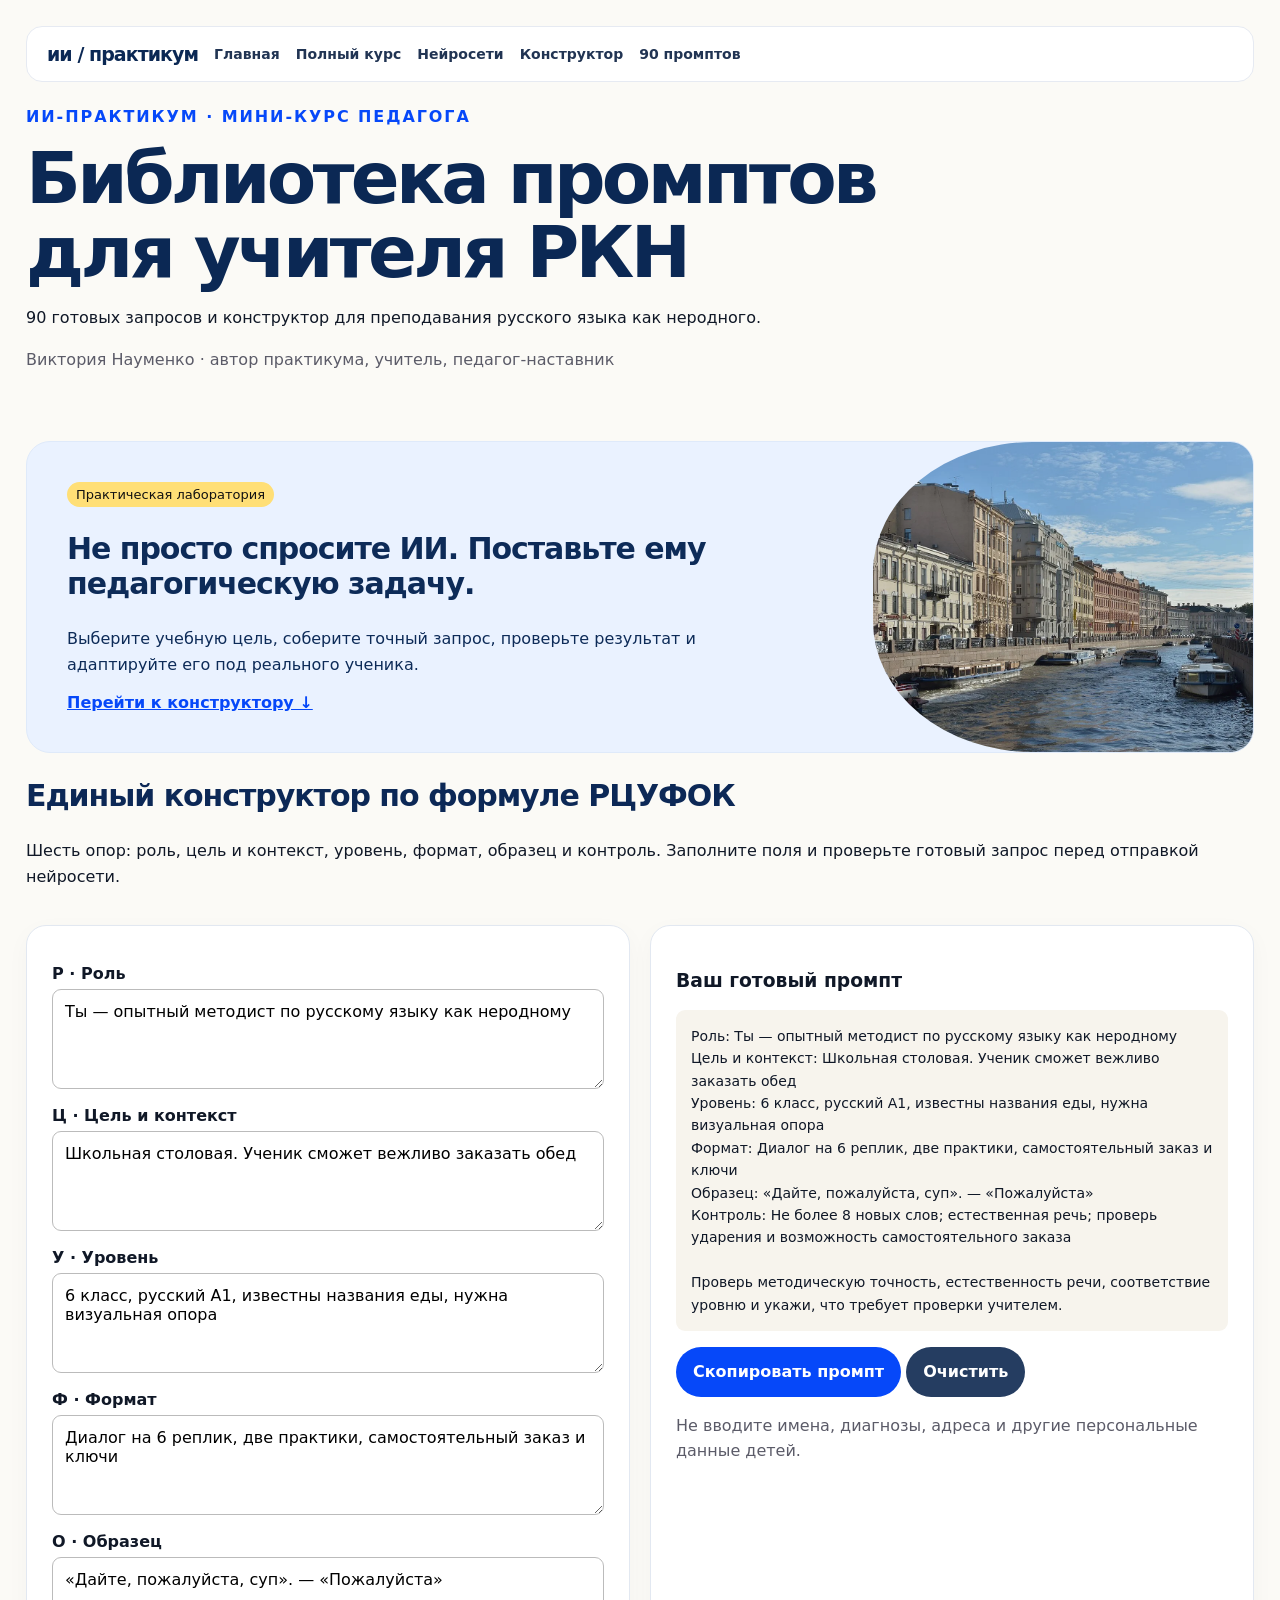
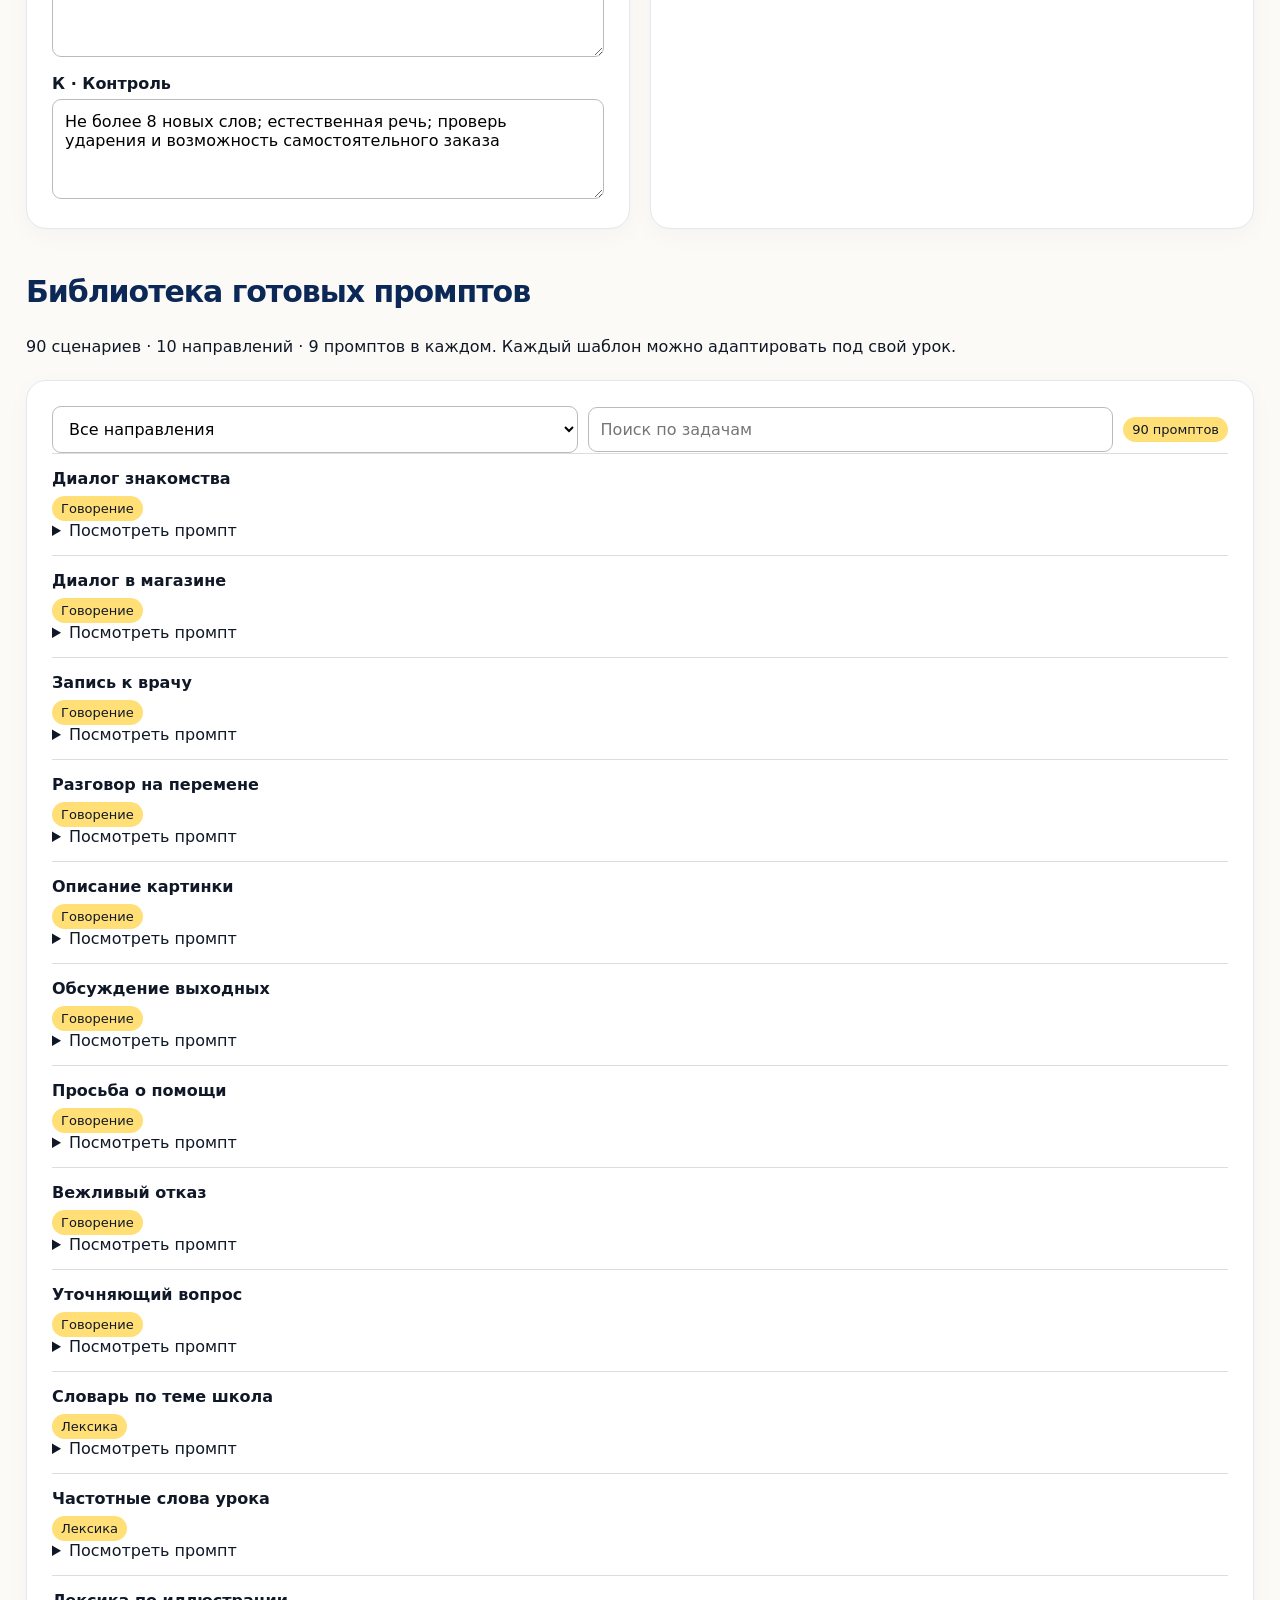
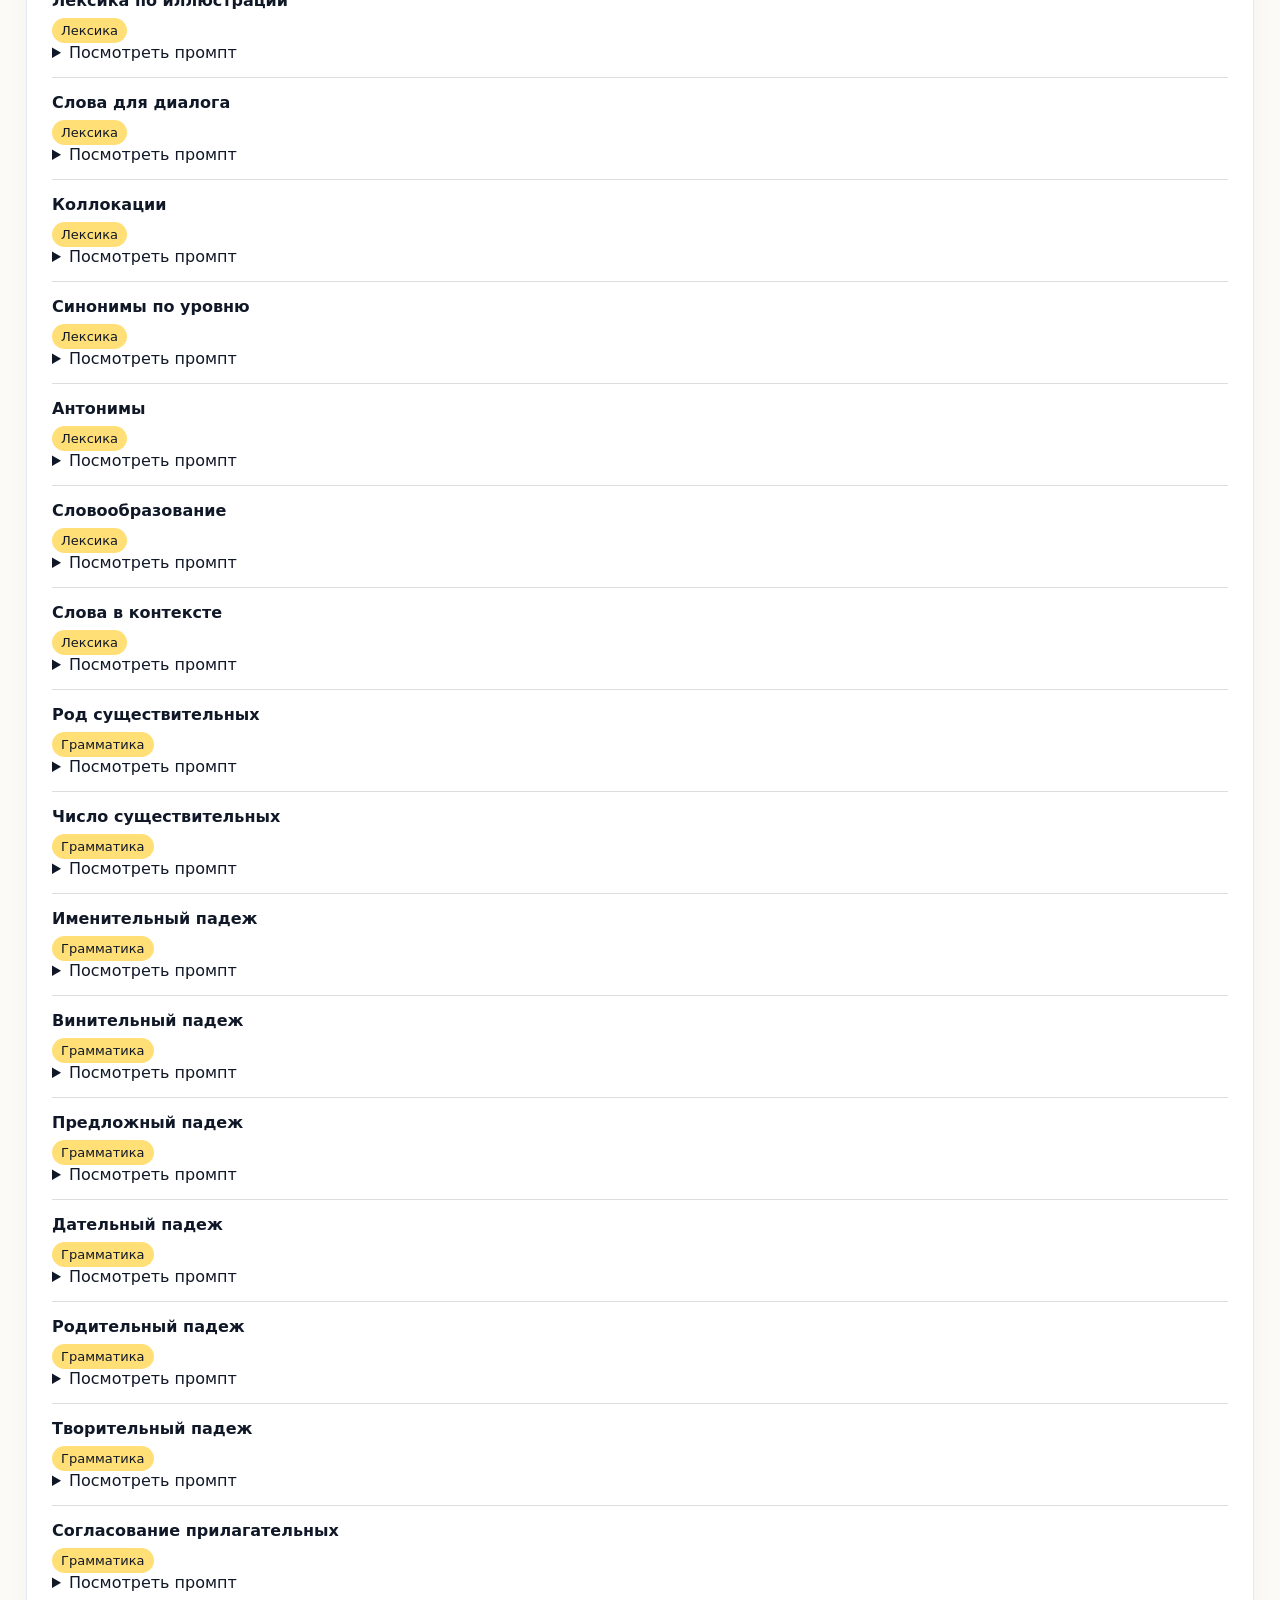
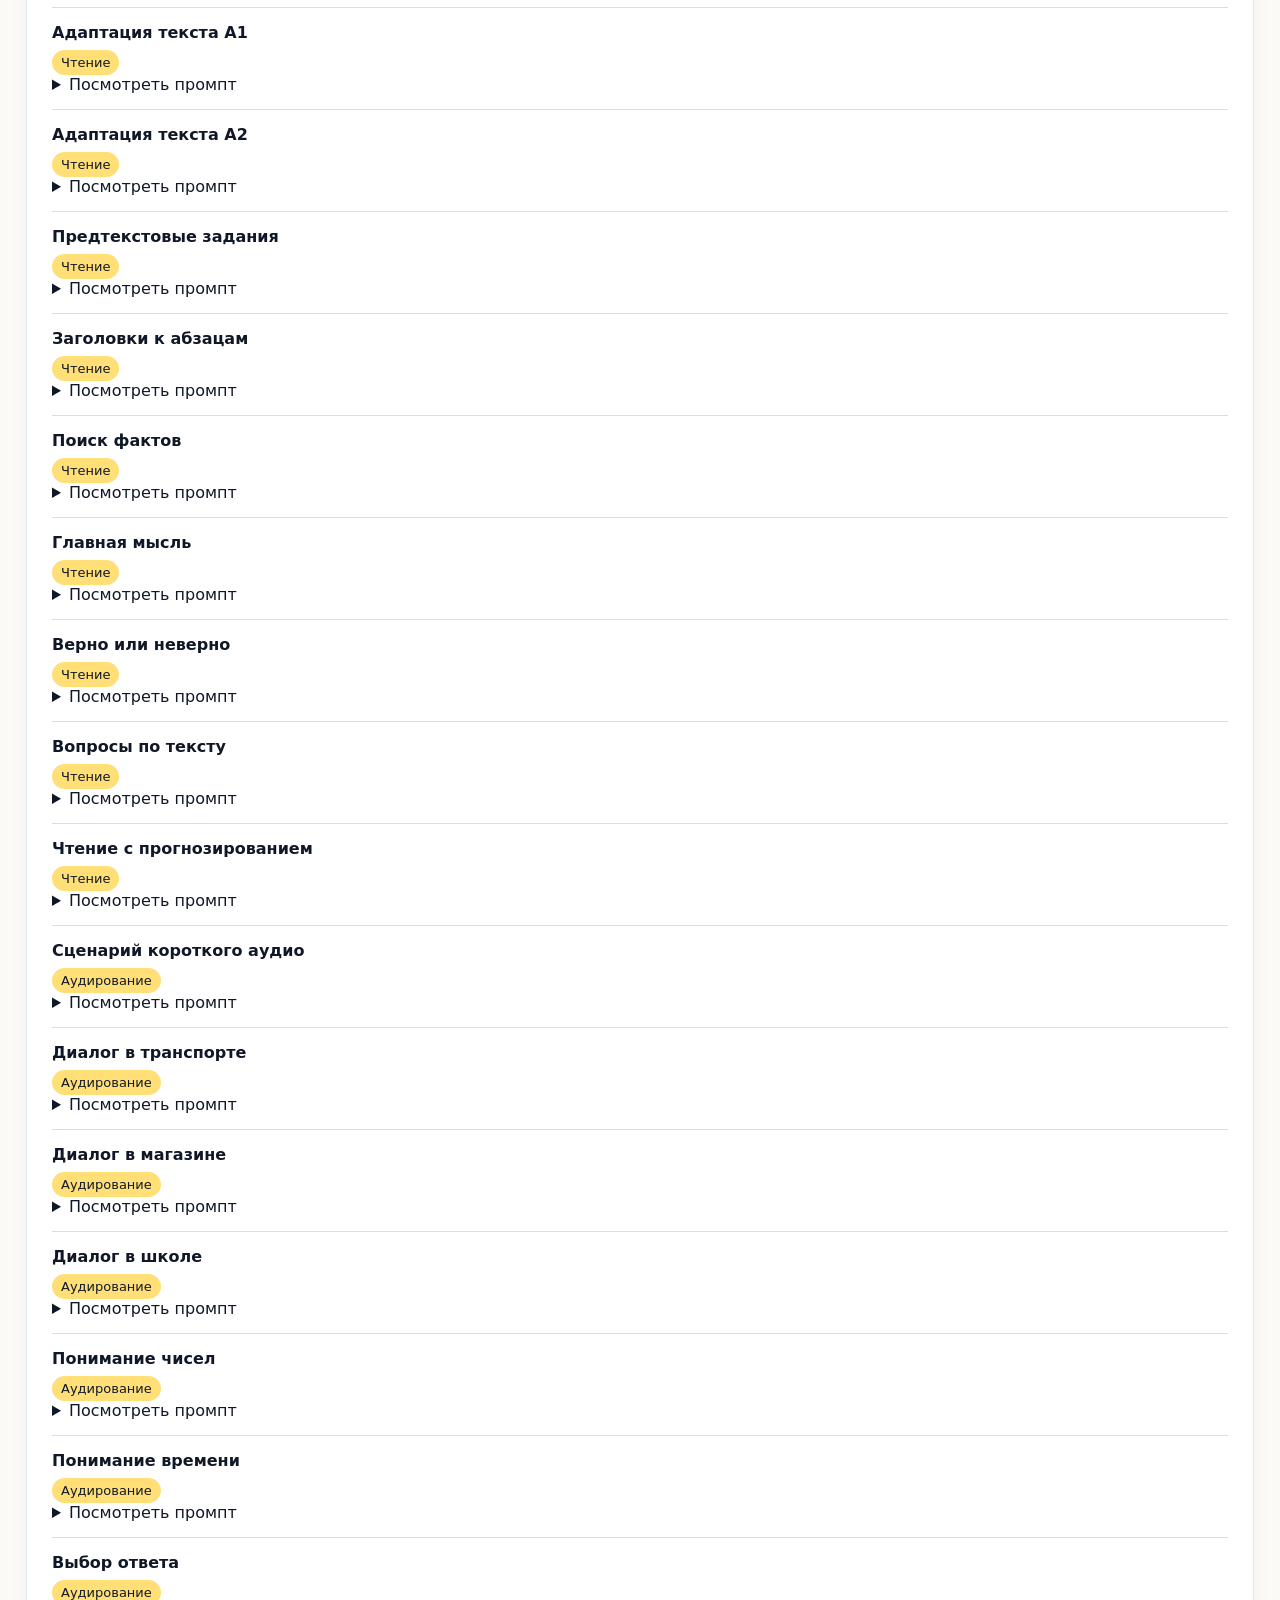
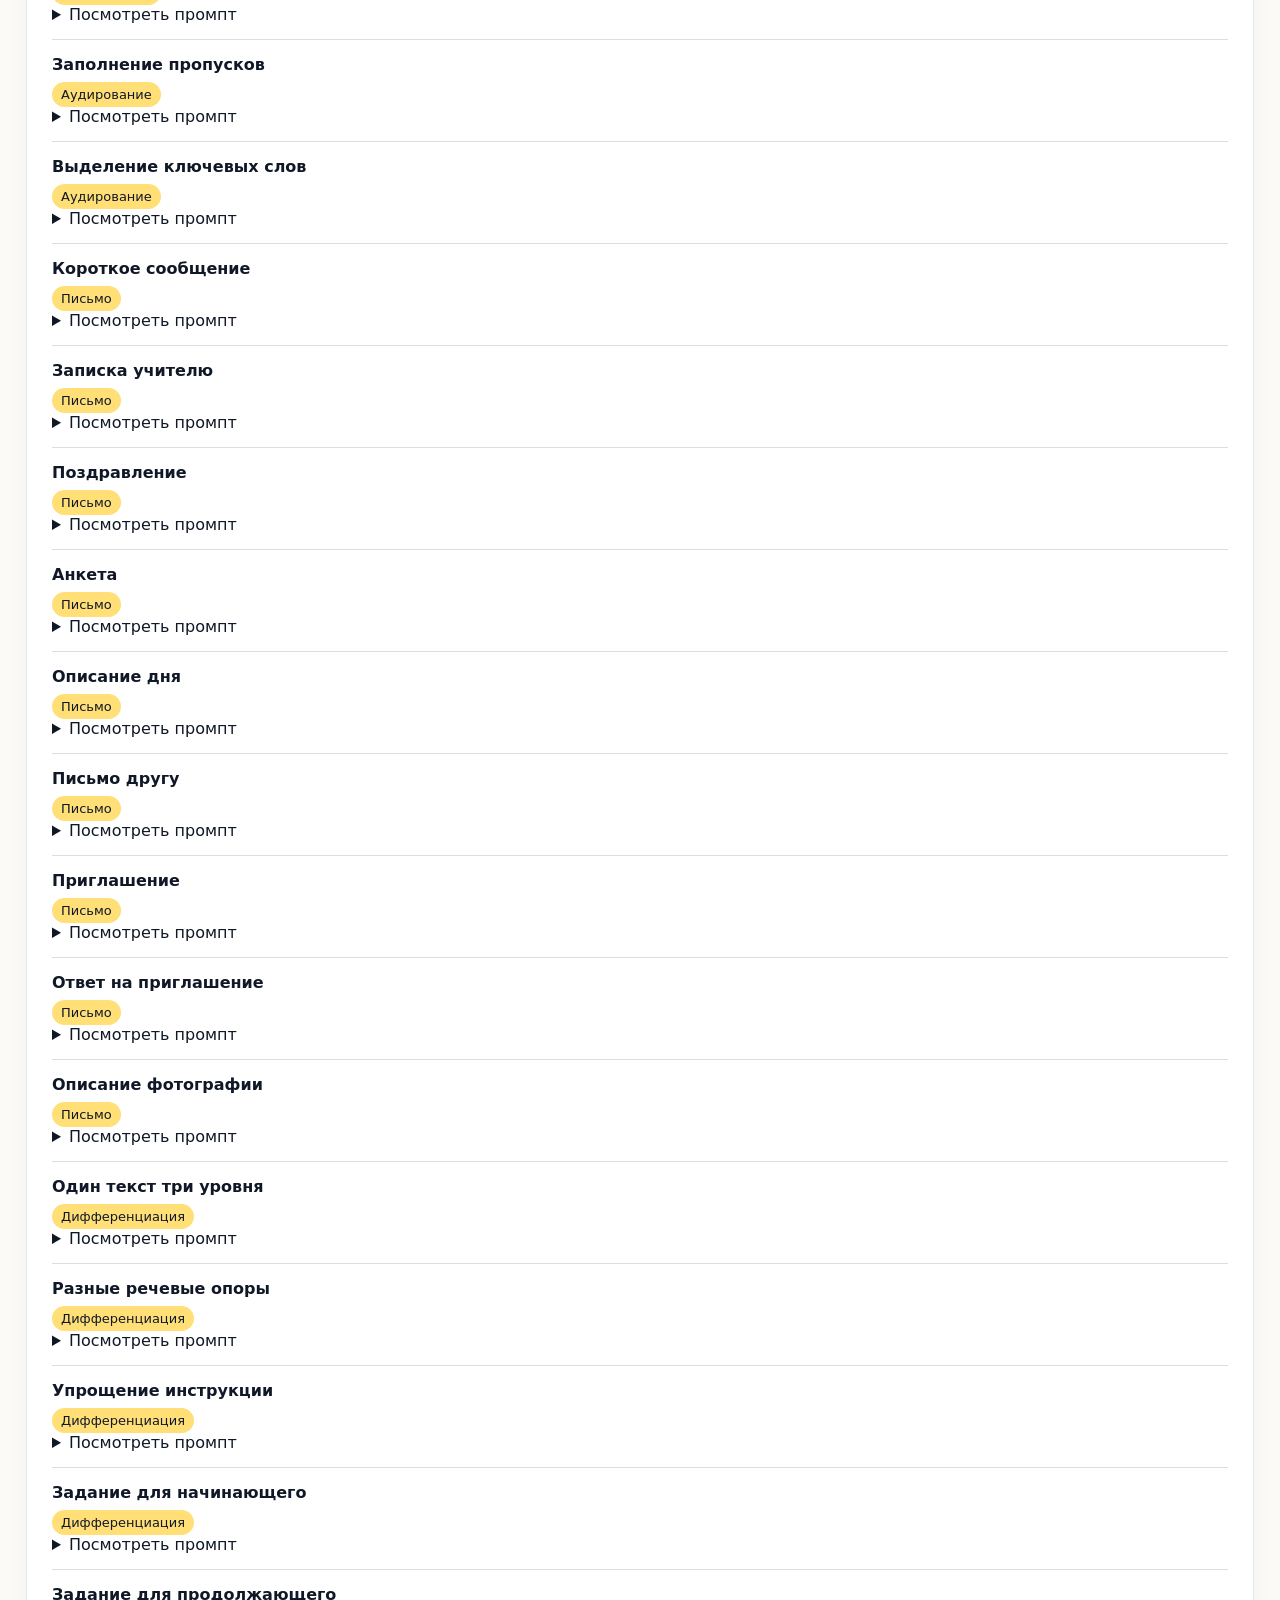
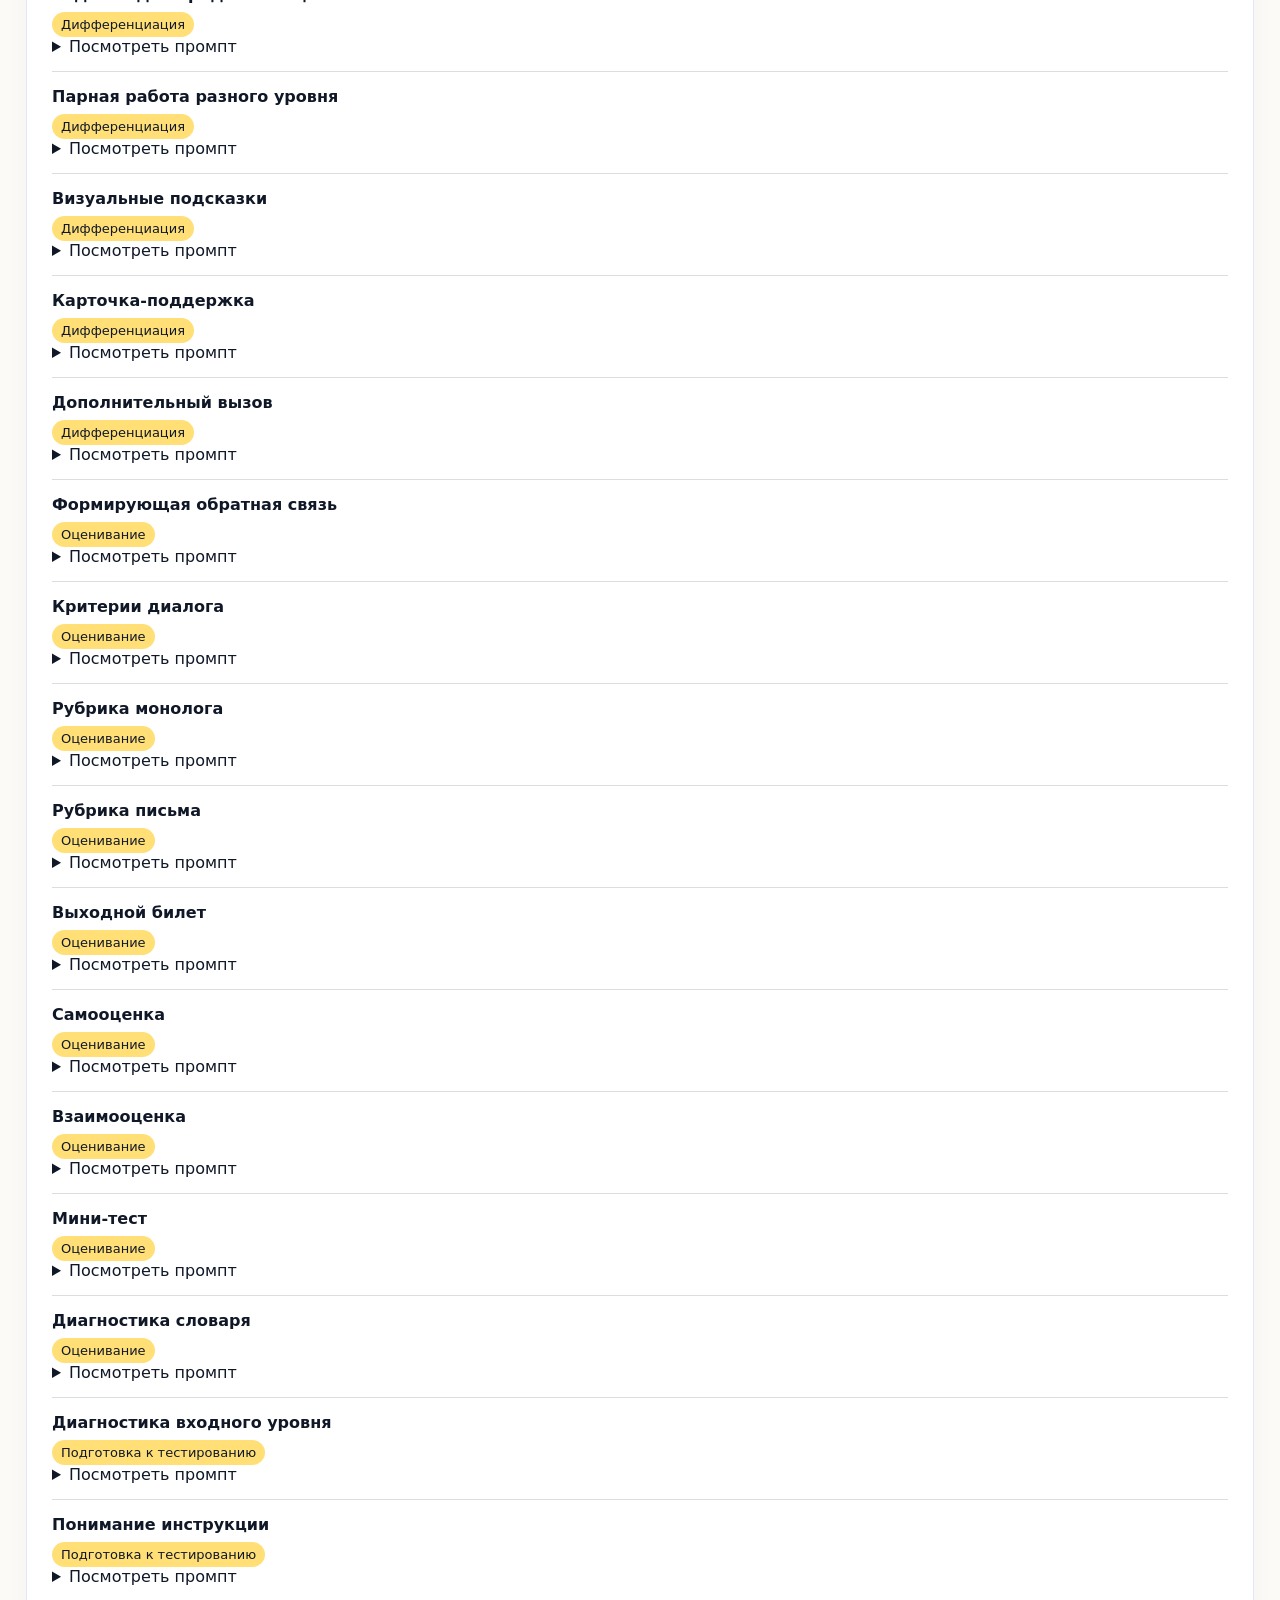
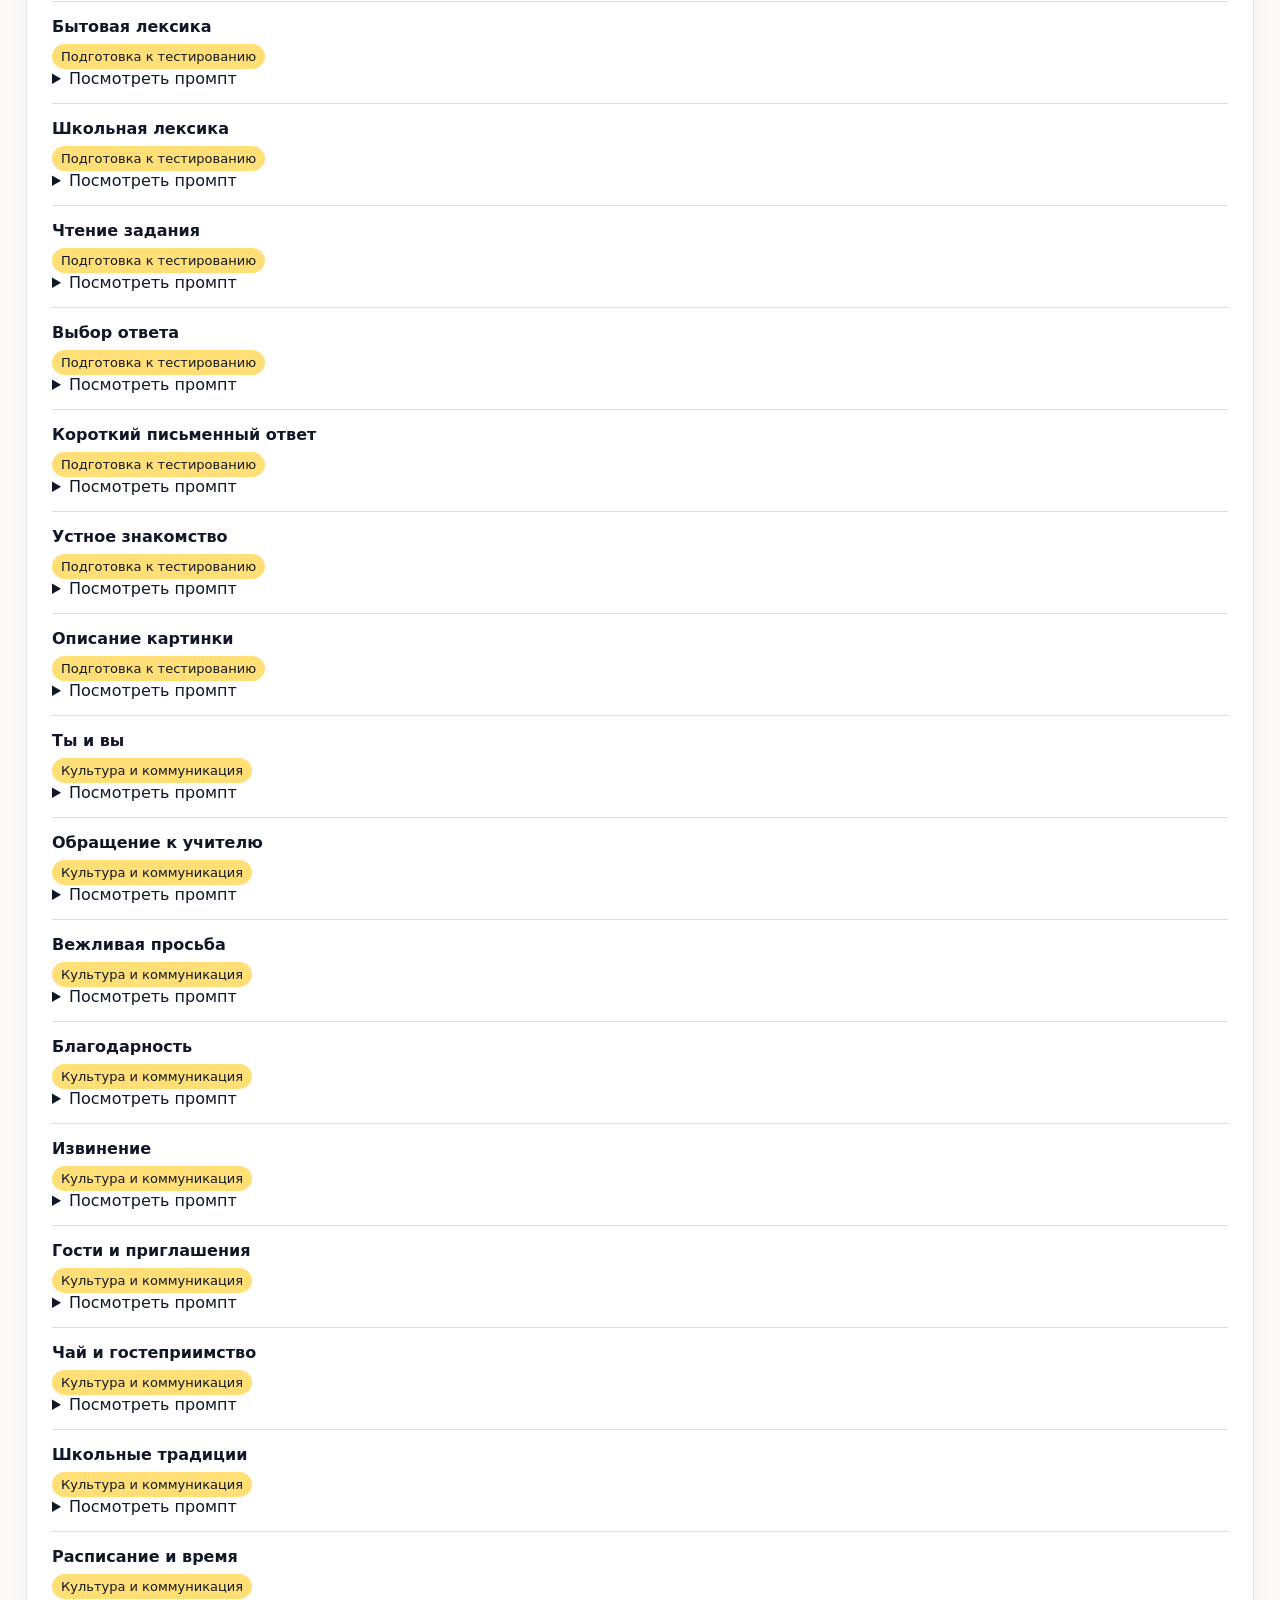
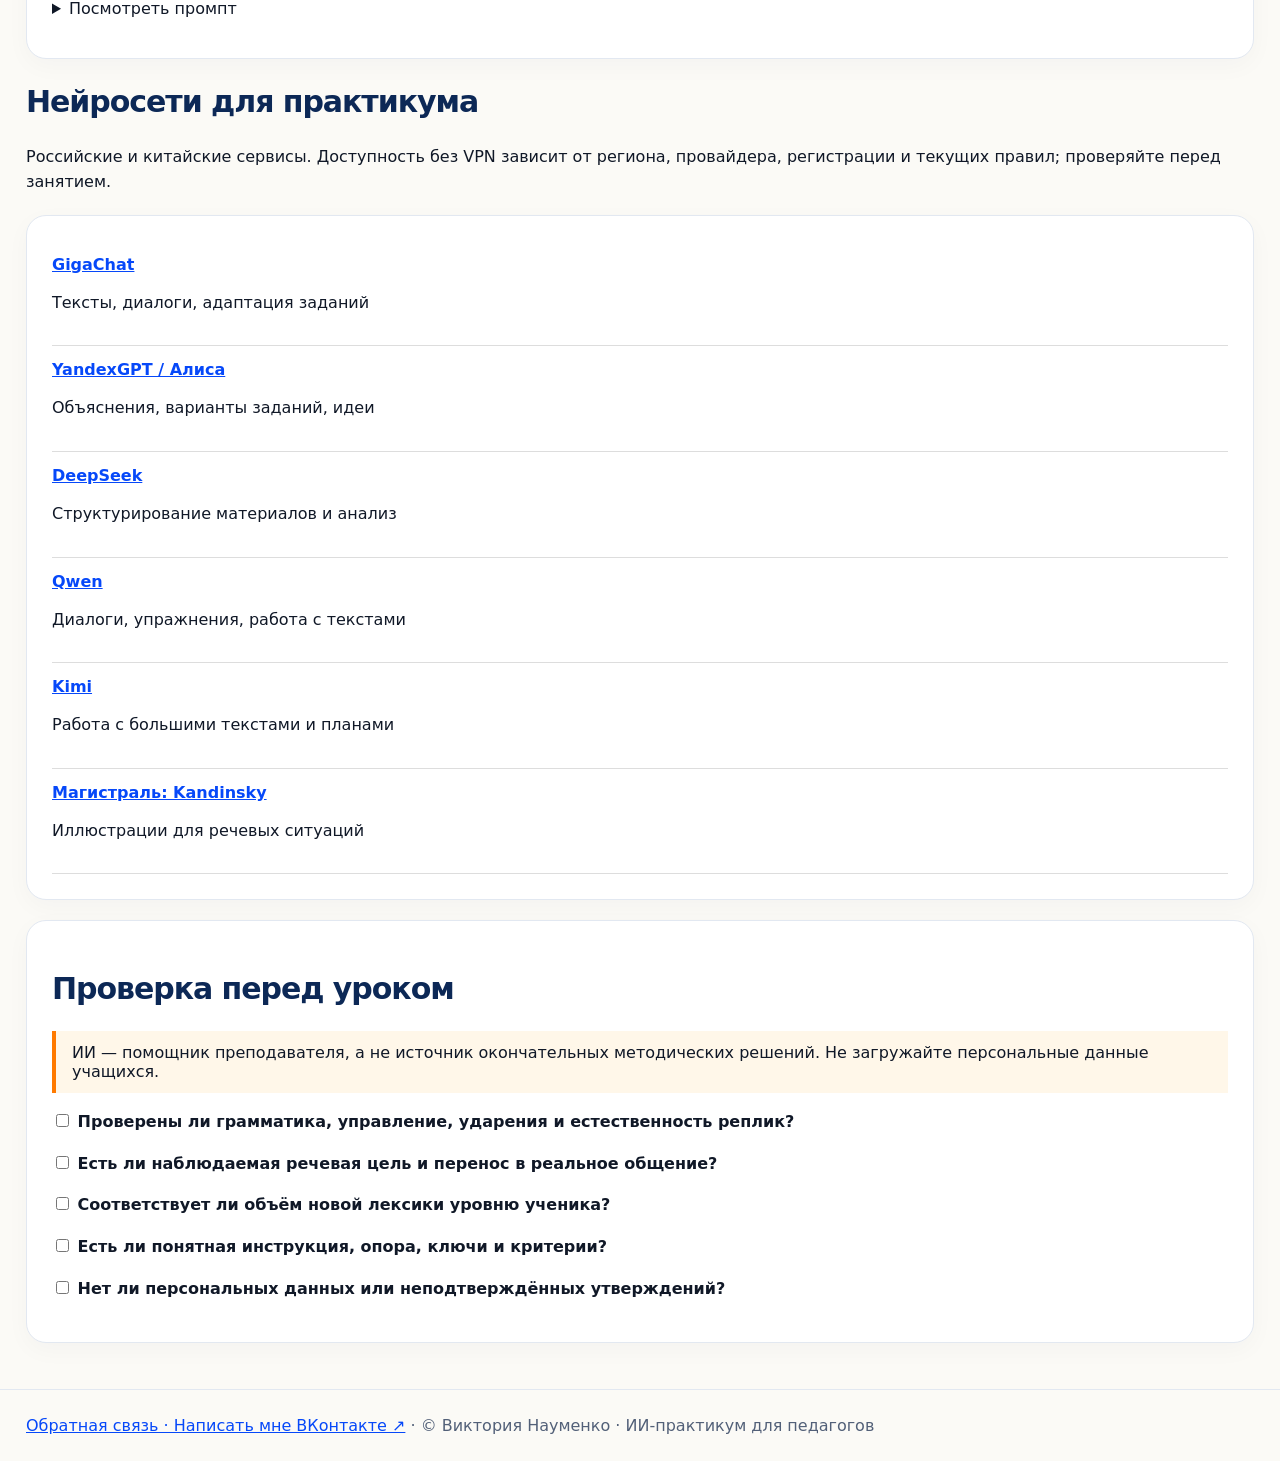
==== commit 0fe472c6: "Modernize prompt library with shared visual identity and cultural photography" ====
--- a/docs/ai-lab.html
+++ b/docs/ai-lab.html
@@ -1 +1,23 @@
-<!doctype html><html lang="ru"><meta charset="utf-8"><meta name="viewport" content="width=device-width,initial-scale=1"><title>ИИ-лаборатория педагога — Виктория Науменко</title><style>:root{font-family:system-ui,-apple-system,sans-serif;color:#181827;background:#f7f4ed}*{box-sizing:border-box}body{margin:0}header,main,footer{max-width:1120px;margin:auto;padding:26px}header{padding-top:65px}h1{font-size:clamp(35px,6vw,72px);line-height:1.03;letter-spacing:-.05em;margin:15px 0}h2{font-size:30px;letter-spacing:-.035em}p{line-height:1.6}.eyebrow{color:#3d3bff;font-weight:800;text-transform:uppercase;letter-spacing:.12em}.hero{background:#3d3bff;color:white;padding:40px;border-radius:22px}.hero p{max-width:670px}.layout{display:grid;grid-template-columns:1fr 1fr;gap:20px}.panel{background:white;padding:25px;border-radius:18px;border:1px solid #e4e1da;margin:20px 0}label{display:block;font-weight:700;margin:13px 0 6px}input,textarea,select{font:inherit;width:100%;padding:12px;border:1px solid #bbb;border-radius:9px;background:#fff}textarea{min-height:100px}button,.btn{font:inherit;background:#3d3bff;color:white;border:0;border-radius:9px;padding:12px 17px;cursor:pointer;font-weight:700}button:focus-visible,a:focus-visible,input:focus-visible,select:focus-visible{outline:3px solid #ff4fa3;outline-offset:3px}.secondary{background:#222}a{color:#3d3bff}.chip{display:inline-block;background:#fff0bc;padding:5px 9px;border-radius:7px;font-size:13px}.item{border-top:1px solid #ddd;padding:15px 0}.item strong{display:block;margin-bottom:8px}.item pre,#result{white-space:pre-wrap;overflow-wrap:anywhere;background:#f7f4ed;padding:15px;border-radius:9px;font:14px/1.6 system-ui}.controls{display:flex;gap:10px;flex-wrap:wrap;align-items:center}.controls select,.controls input{width:auto;flex:1;min-width:180px}.muted{color:#5b5b68}.service{border-bottom:1px solid #ddd;padding:14px 0}.service a{font-weight:700}.notice{border-left:4px solid #ff7a00;padding:12px 16px;background:#fff7e9}@media(max-width:760px){.layout{grid-template-columns:1fr}header{padding-top:30px}.hero{padding:24px}} .lab-nav{display:flex;gap:16px;flex-wrap:wrap;margin-bottom:25px}.lab-nav a{font-size:14px;font-weight:750;color:#2c2ad2;text-decoration:none}.lab-nav a:hover{text-decoration:underline}#constructor,#library{scroll-margin-top:18px}</style><header><nav class="lab-nav" aria-label="Основная навигация"><a href="index.html">Главная</a><a href="course.html">Полный курс</a><a href="tools.html">Нейросети</a><a href="#constructor">Конструктор</a><a href="#library">90 промптов</a></nav><div class="eyebrow">ИИ-практикум · мини-курс педагога</div><h1>Библиотека промптов<br>для учителя РКН</h1><p>90 готовых запросов и конструктор для преподавания русского языка как неродного.</p><p class="muted">Виктория Науменко · автор практикума, учитель, педагог-наставник</p></header><main><section class="hero"><span class="chip" style="color:#111">Практическая лаборатория</span><h2>Не просто спросите ИИ. Поставьте ему педагогическую задачу.</h2><p>Выберите учебную цель, соберите точный запрос, проверьте результат и адаптируйте его под реального ученика.</p><a href="#constructor" style="color:white">Перейти к конструктору ↓</a></section><section id="constructor"><h2>Единый конструктор по формуле РЦУФОК</h2><p>Шесть опор: роль, цель и контекст, уровень, формат, образец и контроль. Заполните поля и проверьте готовый запрос перед отправкой нейросети.</p><div class="layout"><div class="panel" id="fields"></div><div class="panel"><h3>Ваш готовый промпт</h3><div id="result" aria-live="polite">Заполните поля слева.</div><p><button id="copy">Скопировать промпт</button> <button id="reset" class="secondary">Очистить</button></p><p class="muted">Не вводите имена, диагнозы, адреса и другие персональные данные детей.</p></div></div></section><section id="library"><h2>Библиотека готовых промптов</h2><p>90 сценариев · 10 направлений · 9 промптов в каждом. Каждый шаблон можно адаптировать под свой урок.</p><div class="panel"><div class="controls"><select id="category" aria-label="Категория"><option value="">Все направления</option></select><input id="search" placeholder="Поиск по задачам" aria-label="Поиск"><span id="count" class="chip"></span></div><div id="items"></div></div></section><section><h2>Нейросети для практикума</h2><p>Российские и китайские сервисы. Доступность без VPN зависит от региона, провайдера, регистрации и текущих правил; проверяйте перед занятием.</p><div class="panel" id="services"></div></section><section class="panel"><h2>Проверка перед уроком</h2><div class="notice">ИИ — помощник преподавателя, а не источник окончательных методических решений. Не загружайте персональные данные учащихся.</div><div id="checks"></div></section></main><footer><a href="https://vk.ru/designingthefuture" target="_blank" rel="noopener noreferrer">Обратная связь · Написать мне ВКонтакте ↗</a> · © Виктория Науменко · ИИ-практикум для педагогов</footer><script>const prompts=[{"category":"Говорение","task":"Диалог знакомства","prompt":"Ты — методист по русскому языку как неродному. Разработай материал «Диалог знакомства» для учащихся уровня [A1/A2], возраст [возраст], родной язык [язык], контекст [ситуация]. Цель: после задания ученик сможет [наблюдаемое речевое действие]. Подготовь короткий диалог и три коммуникативных задания. Используй естественный современный русский, ограничь новую лексику до [число] единиц, добавь ударения в новых сложных словах. Дай инструкцию ученику простым языком, ключи, критерии успешности и адаптацию для ученика, которому нужна дополнительная опора. Не выдумывай нормативные требования; пометь, что преподаватель должен проверить.\n\nМетодический акцент именно этого сценария: пары реплик с постепенным снятием опоры. Дай (1) наблюдаемую цель, (2) короткий образец, (3) управляемую практику, (4) самостоятельное речевое действие, (5) критерии и ключи там, где они уместны. Не подменяй коммуникативную задачу механическим упражнением. Укажи, что учителю следует проверить."},{"category":"Говорение","task":"Диалог в магазине","prompt":"Ты — методист по русскому языку как неродному. Разработай материал «Диалог в магазине» для учащихся уровня [A1/A2], возраст [возраст], родной язык [язык], контекст [ситуация]. Цель: после задания ученик сможет [наблюдаемое речевое действие]. Подготовь пошаговую работу от образца к самостоятельной речи. Используй естественный современный русский, ограничь новую лексику до [число] единиц, добавь ударения в новых сложных словах. Дай инструкцию ученику простым языком, ключи, критерии успешности и адаптацию для ученика, которому нужна дополнительная опора. Не выдумывай нормативные требования; пометь, что преподаватель должен проверить.\n\nМетодический акцент именно этого сценария: ролевая карточка для двух участников. Дай (1) наблюдаемую цель, (2) короткий образец, (3) управляемую практику, (4) самостоятельное речевое действие, (5) критерии и ключи там, где они уместны. Не подменяй коммуникативную задачу механическим упражнением. Укажи, что учителю следует проверить."},{"category":"Говорение","task":"Запись к врачу","prompt":"Ты — методист по русскому языку как неродному. Разработай материал «Запись к врачу» для учащихся уровня [A1/A2], возраст [возраст], родной язык [язык], контекст [ситуация]. Цель: после задания ученик сможет [наблюдаемое речевое действие]. Подготовь материал для парной работы и проверку понимания. Используй естественный современный русский, ограничь новую лексику до [число] единиц, добавь ударения в новых сложных словах. Дай инструкцию ученику простым языком, ключи, критерии успешности и адаптацию для ученика, которому нужна дополнительная опора. Не выдумывай нормативные требования; пометь, что преподаватель должен проверить.\n\nМетодический акцент именно этого сценария: модель уточняющего вопроса. Дай (1) наблюдаемую цель, (2) короткий образец, (3) управляемую практику, (4) самостоятельное речевое действие, (5) критерии и ключи там, где они уместны. Не подменяй коммуникативную задачу механическим упражнением. Укажи, что учителю следует проверить."},{"category":"Говорение","task":"Разговор на перемене","prompt":"Ты — методист по русскому языку как неродному. Разработай материал «Разговор на перемене» для учащихся уровня [A1/A2], возраст [возраст], родной язык [язык], контекст [ситуация]. Цель: после задания ученик сможет [наблюдаемое речевое действие]. Подготовь короткий диалог и три коммуникативных задания. Используй естественный современный русский, ограничь новую лексику до [число] единиц, добавь ударения в новых сложных словах. Дай инструкцию ученику простым языком, ключи, критерии успешности и адаптацию для ученика, которому нужна дополнительная опора. Не выдумывай нормативные требования; пометь, что преподаватель должен проверить.\n\nМетодический акцент именно этого сценария: переход от описания к собственной реплике. Дай (1) наблюдаемую цель, (2) короткий образец, (3) управляемую практику, (4) самостоятельное речевое действие, (5) критерии и ключи там, где они уместны. Не подменяй коммуникативную задачу механическим упражнением. Укажи, что учителю следует проверить."},{"category":"Говорение","task":"Описание картинки","prompt":"Ты — методист по русскому языку как неродному. Разработай материал «Описание картинки» для учащихся уровня [A1/A2], возраст [возраст], родной язык [язык], контекст [ситуация]. Цель: после задания ученик сможет [наблюдаемое речевое действие]. Подготовь пошаговую работу от образца к самостоятельной речи. Используй естественный современный русский, ограничь новую лексику до [число] единиц, добавь ударения в новых сложных словах. Дай инструкцию ученику простым языком, ключи, критерии успешности и адаптацию для ученика, которому нужна дополнительная опора. Не выдумывай нормативные требования; пометь, что преподаватель должен проверить.\n\nМетодический акцент именно этого сценария: вариант для парной работы. Дай (1) наблюдаемую цель, (2) короткий образец, (3) управляемую практику, (4) самостоятельное речевое действие, (5) критерии и ключи там, где они уместны. Не подменяй коммуникативную задачу механическим упражнением. Укажи, что учителю следует проверить."},{"category":"Говорение","task":"Обсуждение выходных","prompt":"Ты — методист по русскому языку как неродному. Разработай материал «Обсуждение выходных» для учащихся уровня [A1/A2], возраст [возраст], родной язык [язык], контекст [ситуация]. Цель: после задания ученик сможет [наблюдаемое речевое действие]. Подготовь материал для парной работы и проверку понимания. Используй естественный современный русский, ограничь новую лексику до [число] единиц, добавь ударения в новых сложных словах. Дай инструкцию ученику простым языком, ключи, критерии успешности и адаптацию для ученика, которому нужна дополнительная опора. Не выдумывай нормативные требования; пометь, что преподаватель должен проверить.\n\nМетодический акцент именно этого сценария: три возможных ответа разной степени самостоятельности. Дай (1) наблюдаемую цель, (2) короткий образец, (3) управляемую практику, (4) самостоятельное речевое действие, (5) критерии и ключи там, где они уместны. Не подменяй коммуникативную задачу механическим упражнением. Укажи, что учителю следует проверить."},{"category":"Говорение","task":"Просьба о помощи","prompt":"Ты — методист по русскому языку как неродному. Разработай материал «Просьба о помощи» для учащихся уровня [A1/A2], возраст [возраст], родной язык [язык], контекст [ситуация]. Цель: после задания ученик сможет [наблюдаемое речевое действие]. Подготовь короткий диалог и три коммуникативных задания. Используй естественный современный русский, ограничь новую лексику до [число] единиц, добавь ударения в новых сложных словах. Дай инструкцию ученику простым языком, ключи, критерии успешности и адаптацию для ученика, которому нужна дополнительная опора. Не выдумывай нормативные требования; пометь, что преподаватель должен проверить.\n\nМетодический акцент именно этого сценария: короткая репетиция и новый контекст. Дай (1) наблюдаемую цель, (2) короткий образец, (3) управляемую практику, (4) самостоятельное речевое действие, (5) критерии и ключи там, где они уместны. Не подменяй коммуникативную задачу механическим упражнением. Укажи, что учителю следует проверить."},{"category":"Говорение","task":"Вежливый отказ","prompt":"Ты — методист по русскому языку как неродному. Разработай материал «Вежливый отказ» для учащихся уровня [A1/A2], возраст [возраст], родной язык [язык], контекст [ситуация]. Цель: после задания ученик сможет [наблюдаемое речевое действие]. Подготовь пошаговую работу от образца к самостоятельной речи. Используй естественный современный русский, ограничь новую лексику до [число] единиц, добавь ударения в новых сложных словах. Дай инструкцию ученику простым языком, ключи, критерии успешности и адаптацию для ученика, которому нужна дополнительная опора. Не выдумывай нормативные требования; пометь, что преподаватель должен проверить.\n\nМетодический акцент именно этого сценария: вежливость и уместность в ситуации. Дай (1) наблюдаемую цель, (2) короткий образец, (3) управляемую практику, (4) самостоятельное речевое действие, (5) критерии и ключи там, где они уместны. Не подменяй коммуникативную задачу механическим упражнением. Укажи, что учителю следует проверить."},{"category":"Говорение","task":"Уточняющий вопрос","prompt":"Ты — методист по русскому языку как неродному. Разработай материал «Уточняющий вопрос» для учащихся уровня [A1/A2], возраст [возраст], родной язык [язык], контекст [ситуация]. Цель: после задания ученик сможет [наблюдаемое речевое действие]. Подготовь материал для парной работы и проверку понимания. Используй естественный современный русский, ограничь новую лексику до [число] единиц, добавь ударения в новых сложных словах. Дай инструкцию ученику простым языком, ключи, критерии успешности и адаптацию для ученика, которому нужна дополнительная опора. Не выдумывай нормативные требования; пометь, что преподаватель должен проверить.\n\nМетодический акцент именно этого сценария: проверка успешности коммуникации. Дай (1) наблюдаемую цель, (2) короткий образец, (3) управляемую практику, (4) самостоятельное речевое действие, (5) критерии и ключи там, где они уместны. Не подменяй коммуникативную задачу механическим упражнением. Укажи, что учителю следует проверить."},{"category":"Лексика","task":"Словарь по теме школа","prompt":"Ты — методист по русскому языку как неродному. Разработай материал «Словарь по теме школа» для учащихся уровня [A1/A2], возраст [возраст], родной язык [язык], контекст [ситуация]. Цель: после задания ученик сможет [наблюдаемое речевое действие]. Подготовь короткий диалог и три коммуникативных задания. Используй естественный современный русский, ограничь новую лексику до [число] единиц, добавь ударения в новых сложных словах. Дай инструкцию ученику простым языком, ключи, критерии успешности и адаптацию для ученика, которому нужна дополнительная опора. Не выдумывай нормативные требования; пометь, что преподаватель должен проверить.\n\nМетодический акцент именно этого сценария: отбор частотной лексики. Дай (1) наблюдаемую цель, (2) короткий образец, (3) управляемую практику, (4) самостоятельное речевое действие, (5) критерии и ключи там, где они уместны. Не подменяй коммуникативную задачу механическим упражнением. Укажи, что учителю следует проверить."},{"category":"Лексика","task":"Частотные слова урока","prompt":"Ты — методист по русскому языку как неродному. Разработай материал «Частотные слова урока» для учащихся уровня [A1/A2], возраст [возраст], родной язык [язык], контекст [ситуация]. Цель: после задания ученик сможет [наблюдаемое речевое действие]. Подготовь пошаговую работу от образца к самостоятельной речи. Используй естественный современный русский, ограничь новую лексику до [число] единиц, добавь ударения в новых сложных словах. Дай инструкцию ученику простым языком, ключи, критерии успешности и адаптацию для ученика, которому нужна дополнительная опора. Не выдумывай нормативные требования; пометь, что преподаватель должен проверить.\n\nМетодический акцент именно этого сценария: контекстуальные словосочетания. Дай (1) наблюдаемую цель, (2) короткий образец, (3) управляемую практику, (4) самостоятельное речевое действие, (5) критерии и ключи там, где они уместны. Не подменяй коммуникативную задачу механическим упражнением. Укажи, что учителю следует проверить."},{"category":"Лексика","task":"Лексика по иллюстрации","prompt":"Ты — методист по русскому языку как неродному. Разработай материал «Лексика по иллюстрации» для учащихся уровня [A1/A2], возраст [возраст], родной язык [язык], контекст [ситуация]. Цель: после задания ученик сможет [наблюдаемое речевое действие]. Подготовь материал для парной работы и проверку понимания. Используй естественный современный русский, ограничь новую лексику до [число] единиц, добавь ударения в новых сложных словах. Дай инструкцию ученику простым языком, ключи, критерии успешности и адаптацию для ученика, которому нужна дополнительная опора. Не выдумывай нормативные требования; пометь, что преподаватель должен проверить.\n\nМетодический акцент именно этого сценария: подписи к изображениям. Дай (1) наблюдаемую цель, (2) короткий образец, (3) управляемую практику, (4) самостоятельное речевое действие, (5) критерии и ключи там, где они уместны. Не подменяй коммуникативную задачу механическим упражнением. Укажи, что учителю следует проверить."},{"category":"Лексика","task":"Слова для диалога","prompt":"Ты — методист по русскому языку как неродному. Разработай материал «Слова для диалога» для учащихся уровня [A1/A2], возраст [возраст], родной язык [язык], контекст [ситуация]. Цель: после задания ученик сможет [наблюдаемое речевое действие]. Подготовь короткий диалог и три коммуникативных задания. Используй естественный современный русский, ограничь новую лексику до [число] единиц, добавь ударения в новых сложных словах. Дай инструкцию ученику простым языком, ключи, критерии успешности и адаптацию для ученика, которому нужна дополнительная опора. Не выдумывай нормативные требования; пометь, что преподаватель должен проверить.\n\nМетодический акцент именно этого сценария: слова для реального диалога. Дай (1) наблюдаемую цель, (2) короткий образец, (3) управляемую практику, (4) самостоятельное речевое действие, (5) критерии и ключи там, где они уместны. Не подменяй коммуникативную задачу механическим упражнением. Укажи, что учителю следует проверить."},{"category":"Лексика","task":"Коллокации","prompt":"Ты — методист по русскому языку как неродному. Разработай материал «Коллокации» для учащихся уровня [A1/A2], возраст [возраст], родной язык [язык], контекст [ситуация]. Цель: после задания ученик сможет [наблюдаемое речевое действие]. Подготовь пошаговую работу от образца к самостоятельной речи. Используй естественный современный русский, ограничь новую лексику до [число] единиц, добавь ударения в новых сложных словах. Дай инструкцию ученику простым языком, ключи, критерии успешности и адаптацию для ученика, которому нужна дополнительная опора. Не выдумывай нормативные требования; пометь, что преподаватель должен проверить.\n\nМетодический акцент именно этого сценария: типичные сочетания без кальки. Дай (1) наблюдаемую цель, (2) короткий образец, (3) управляемую практику, (4) самостоятельное речевое действие, (5) критерии и ключи там, где они уместны. Не подменяй коммуникативную задачу механическим упражнением. Укажи, что учителю следует проверить."},{"category":"Лексика","task":"Синонимы по уровню","prompt":"Ты — методист по русскому языку как неродному. Разработай материал «Синонимы по уровню» для учащихся уровня [A1/A2], возраст [возраст], родной язык [язык], контекст [ситуация]. Цель: после задания ученик сможет [наблюдаемое речевое действие]. Подготовь материал для парной работы и проверку понимания. Используй естественный современный русский, ограничь новую лексику до [число] единиц, добавь ударения в новых сложных словах. Дай инструкцию ученику простым языком, ключи, критерии успешности и адаптацию для ученика, которому нужна дополнительная опора. Не выдумывай нормативные требования; пометь, что преподаватель должен проверить.\n\nМетодический акцент именно этого сценария: контраст значений в контексте. Дай (1) наблюдаемую цель, (2) короткий образец, (3) управляемую практику, (4) самостоятельное речевое действие, (5) критерии и ключи там, где они уместны. Не подменяй коммуникативную задачу механическим упражнением. Укажи, что учителю следует проверить."},{"category":"Лексика","task":"Антонимы","prompt":"Ты — методист по русскому языку как неродному. Разработай материал «Антонимы» для учащихся уровня [A1/A2], возраст [возраст], родной язык [язык], контекст [ситуация]. Цель: после задания ученик сможет [наблюдаемое речевое действие]. Подготовь короткий диалог и три коммуникативных задания. Используй естественный современный русский, ограничь новую лексику до [число] единиц, добавь ударения в новых сложных словах. Дай инструкцию ученику простым языком, ключи, критерии успешности и адаптацию для ученика, которому нужна дополнительная опора. Не выдумывай нормативные требования; пометь, что преподаватель должен проверить.\n\nМетодический акцент именно этого сценария: семантические противопоставления. Дай (1) наблюдаемую цель, (2) короткий образец, (3) управляемую практику, (4) самостоятельное речевое действие, (5) критерии и ключи там, где они уместны. Не подменяй коммуникативную задачу механическим упражнением. Укажи, что учителю следует проверить."},{"category":"Лексика","task":"Словообразование","prompt":"Ты — методист по русскому языку как неродному. Разработай материал «Словообразование» для учащихся уровня [A1/A2], возраст [возраст], родной язык [язык], контекст [ситуация]. Цель: после задания ученик сможет [наблюдаемое речевое действие]. Подготовь пошаговую работу от образца к самостоятельной речи. Используй естественный современный русский, ограничь новую лексику до [число] единиц, добавь ударения в новых сложных словах. Дай инструкцию ученику простым языком, ключи, критерии успешности и адаптацию для ученика, которому нужна дополнительная опора. Не выдумывай нормативные требования; пометь, что преподаватель должен проверить.\n\nМетодический акцент именно этого сценария: простые словообразовательные связи. Дай (1) наблюдаемую цель, (2) короткий образец, (3) управляемую практику, (4) самостоятельное речевое действие, (5) критерии и ключи там, где они уместны. Не подменяй коммуникативную задачу механическим упражнением. Укажи, что учителю следует проверить."},{"category":"Лексика","task":"Слова в контексте","prompt":"Ты — методист по русскому языку как неродному. Разработай материал «Слова в контексте» для учащихся уровня [A1/A2], возраст [возраст], родной язык [язык], контекст [ситуация]. Цель: после задания ученик сможет [наблюдаемое речевое действие]. Подготовь материал для парной работы и проверку понимания. Используй естественный современный русский, ограничь новую лексику до [число] единиц, добавь ударения в новых сложных словах. Дай инструкцию ученику простым языком, ключи, критерии успешности и адаптацию для ученика, которому нужна дополнительная опора. Не выдумывай нормативные требования; пометь, что преподаватель должен проверить.\n\nМетодический акцент именно этого сценария: активизация в самостоятельной речи. Дай (1) наблюдаемую цель, (2) короткий образец, (3) управляемую практику, (4) самостоятельное речевое действие, (5) критерии и ключи там, где они уместны. Не подменяй коммуникативную задачу механическим упражнением. Укажи, что учителю следует проверить."},{"category":"Грамматика","task":"Род существительных","prompt":"Ты — методист по русскому языку как неродному. Разработай материал «Род существительных» для учащихся уровня [A1/A2], возраст [возраст], родной язык [язык], контекст [ситуация]. Цель: после задания ученик сможет [наблюдаемое речевое действие]. Подготовь короткий диалог и три коммуникативных задания. Используй естественный современный русский, ограничь новую лексику до [число] единиц, добавь ударения в новых сложных словах. Дай инструкцию ученику простым языком, ключи, критерии успешности и адаптацию для ученика, которому нужна дополнительная опора. Не выдумывай нормативные требования; пометь, что преподаватель должен проверить.\n\nМетодический акцент именно этого сценария: контекст для замечания формы. Дай (1) наблюдаемую цель, (2) короткий образец, (3) управляемую практику, (4) самостоятельное речевое действие, (5) критерии и ключи там, где они уместны. Не подменяй коммуникативную задачу механическим упражнением. Укажи, что учителю следует проверить."},{"category":"Грамматика","task":"Число существительных","prompt":"Ты — методист по русскому языку как неродному. Разработай материал «Число существительных» для учащихся уровня [A1/A2], возраст [возраст], родной язык [язык], контекст [ситуация]. Цель: после задания ученик сможет [наблюдаемое речевое действие]. Подготовь пошаговую работу от образца к самостоятельной речи. Используй естественный современный русский, ограничь новую лексику до [число] единиц, добавь ударения в новых сложных словах. Дай инструкцию ученику простым языком, ключи, критерии успешности и адаптацию для ученика, которому нужна дополнительная опора. Не выдумывай нормативные требования; пометь, что преподаватель должен проверить.\n\nМетодический акцент именно этого сценария: одна форма — одна коммуникативная цель. Дай (1) наблюдаемую цель, (2) короткий образец, (3) управляемую практику, (4) самостоятельное речевое действие, (5) критерии и ключи там, где они уместны. Не подменяй коммуникативную задачу механическим упражнением. Укажи, что учителю следует проверить."},{"category":"Грамматика","task":"Именительный падеж","prompt":"Ты — методист по русскому языку как неродному. Разработай материал «Именительный падеж» для учащихся уровня [A1/A2], возраст [возраст], родной язык [язык], контекст [ситуация]. Цель: после задания ученик сможет [наблюдаемое речевое действие]. Подготовь материал для парной работы и проверку понимания. Используй естественный современный русский, ограничь новую лексику до [число] единиц, добавь ударения в новых сложных словах. Дай инструкцию ученику простым языком, ключи, критерии успешности и адаптацию для ученика, которому нужна дополнительная опора. Не выдумывай нормативные требования; пометь, что преподаватель должен проверить.\n\nМетодический акцент именно этого сценария: минимальные пары с пояснением. Дай (1) наблюдаемую цель, (2) короткий образец, (3) управляемую практику, (4) самостоятельное речевое действие, (5) критерии и ключи там, где они уместны. Не подменяй коммуникативную задачу механическим упражнением. Укажи, что учителю следует проверить."},{"category":"Грамматика","task":"Винительный падеж","prompt":"Ты — методист по русскому языку как неродному. Разработай материал «Винительный падеж» для учащихся уровня [A1/A2], возраст [возраст], родной язык [язык], контекст [ситуация]. Цель: после задания ученик сможет [наблюдаемое речевое действие]. Подготовь короткий диалог и три коммуникативных задания. Используй естественный современный русский, ограничь новую лексику до [число] единиц, добавь ударения в новых сложных словах. Дай инструкцию ученику простым языком, ключи, критерии успешности и адаптацию для ученика, которому нужна дополнительная опора. Не выдумывай нормативные требования; пометь, что преподаватель должен проверить.\n\nМетодический акцент именно этого сценария: выбор формы по смыслу. Дай (1) наблюдаемую цель, (2) короткий образец, (3) управляемую практику, (4) самостоятельное речевое действие, (5) критерии и ключи там, где они уместны. Не подменяй коммуникативную задачу механическим упражнением. Укажи, что учителю следует проверить."},{"category":"Грамматика","task":"Предложный падеж","prompt":"Ты — методист по русскому языку как неродному. Разработай материал «Предложный падеж» для учащихся уровня [A1/A2], возраст [возраст], родной язык [язык], контекст [ситуация]. Цель: после задания ученик сможет [наблюдаемое речевое действие]. Подготовь пошаговую работу от образца к самостоятельной речи. Используй естественный современный русский, ограничь новую лексику до [число] единиц, добавь ударения в новых сложных словах. Дай инструкцию ученику простым языком, ключи, критерии успешности и адаптацию для ученика, которому нужна дополнительная опора. Не выдумывай нормативные требования; пометь, что преподаватель должен проверить.\n\nМетодический акцент именно этого сценария: вопросы о месте и теме. Дай (1) наблюдаемую цель, (2) короткий образец, (3) управляемую практику, (4) самостоятельное речевое действие, (5) критерии и ключи там, где они уместны. Не подменяй коммуникативную задачу механическим упражнением. Укажи, что учителю следует проверить."},{"category":"Грамматика","task":"Дательный падеж","prompt":"Ты — методист по русскому языку как неродному. Разработай материал «Дательный падеж» для учащихся уровня [A1/A2], возраст [возраст], родной язык [язык], контекст [ситуация]. Цель: после задания ученик сможет [наблюдаемое речевое действие]. Подготовь материал для парной работы и проверку понимания. Используй естественный современный русский, ограничь новую лексику до [число] единиц, добавь ударения в новых сложных словах. Дай инструкцию ученику простым языком, ключи, критерии успешности и адаптацию для ученика, которому нужна дополнительная опора. Не выдумывай нормативные требования; пометь, что преподаватель должен проверить.\n\nМетодический акцент именно этого сценария: практика адресата действия. Дай (1) наблюдаемую цель, (2) короткий образец, (3) управляемую практику, (4) самостоятельное речевое действие, (5) критерии и ключи там, где они уместны. Не подменяй коммуникативную задачу механическим упражнением. Укажи, что учителю следует проверить."},{"category":"Грамматика","task":"Родительный падеж","prompt":"Ты — методист по русскому языку как неродному. Разработай материал «Родительный падеж» для учащихся уровня [A1/A2], возраст [возраст], родной язык [язык], контекст [ситуация]. Цель: после задания ученик сможет [наблюдаемое речевое действие]. Подготовь короткий диалог и три коммуникативных задания. Используй естественный современный русский, ограничь новую лексику до [число] единиц, добавь ударения в новых сложных словах. Дай инструкцию ученику простым языком, ключи, критерии успешности и адаптацию для ученика, которому нужна дополнительная опора. Не выдумывай нормативные требования; пометь, что преподаватель должен проверить.\n\nМетодический акцент именно этого сценария: речевые модели отрицания и количества. Дай (1) наблюдаемую цель, (2) короткий образец, (3) управляемую практику, (4) самостоятельное речевое действие, (5) критерии и ключи там, где они уместны. Не подменяй коммуникативную задачу механическим упражнением. Укажи, что учителю следует проверить."},{"category":"Грамматика","task":"Творительный падеж","prompt":"Ты — методист по русскому языку как неродному. Разработай материал «Творительный падеж» для учащихся уровня [A1/A2], возраст [возраст], родной язык [язык], контекст [ситуация]. Цель: после задания ученик сможет [наблюдаемое речевое действие]. Подготовь пошаговую работу от образца к самостоятельной речи. Используй естественный современный русский, ограничь новую лексику до [число] единиц, добавь ударения в новых сложных словах. Дай инструкцию ученику простым языком, ключи, критерии успешности и адаптацию для ученика, которому нужна дополнительная опора. Не выдумывай нормативные требования; пометь, что преподаватель должен проверить.\n\nМетодический акцент именно этого сценария: ситуация использования инструмента. Дай (1) наблюдаемую цель, (2) короткий образец, (3) управляемую практику, (4) самостоятельное речевое действие, (5) критерии и ключи там, где они уместны. Не подменяй коммуникативную задачу механическим упражнением. Укажи, что учителю следует проверить."},{"category":"Грамматика","task":"Согласование прилагательных","prompt":"Ты — методист по русскому языку как неродному. Разработай материал «Согласование прилагательных» для учащихся уровня [A1/A2], возраст [возраст], родной язык [язык], контекст [ситуация]. Цель: после задания ученик сможет [наблюдаемое речевое действие]. Подготовь материал для парной работы и проверку понимания. Используй естественный современный русский, ограничь новую лексику до [число] единиц, добавь ударения в новых сложных словах. Дай инструкцию ученику простым языком, ключи, критерии успешности и адаптацию для ученика, которому нужна дополнительная опора. Не выдумывай нормативные требования; пометь, что преподаватель должен проверить.\n\nМетодический акцент именно этого сценария: согласование внутри короткой фразы. Дай (1) наблюдаемую цель, (2) короткий образец, (3) управляемую практику, (4) самостоятельное речевое действие, (5) критерии и ключи там, где они уместны. Не подменяй коммуникативную задачу механическим упражнением. Укажи, что учителю следует проверить."},{"category":"Чтение","task":"Адаптация текста A1","prompt":"Ты — методист по русскому языку как неродному. Разработай материал «Адаптация текста A1» для учащихся уровня [A1/A2], возраст [возраст], родной язык [язык], контекст [ситуация]. Цель: после задания ученик сможет [наблюдаемое речевое действие]. Подготовь короткий диалог и три коммуникативных задания. Используй естественный современный русский, ограничь новую лексику до [число] единиц, добавь ударения в новых сложных словах. Дай инструкцию ученику простым языком, ключи, критерии успешности и адаптацию для ученика, которому нужна дополнительная опора. Не выдумывай нормативные требования; пометь, что преподаватель должен проверить.\n\nМетодический акцент именно этого сценария: проверка сохранения фактов. Дай (1) наблюдаемую цель, (2) короткий образец, (3) управляемую практику, (4) самостоятельное речевое действие, (5) критерии и ключи там, где они уместны. Не подменяй коммуникативную задачу механическим упражнением. Укажи, что учителю следует проверить."},{"category":"Чтение","task":"Адаптация текста A2","prompt":"Ты — методист по русскому языку как неродному. Разработай материал «Адаптация текста A2» для учащихся уровня [A1/A2], возраст [возраст], родной язык [язык], контекст [ситуация]. Цель: после задания ученик сможет [наблюдаемое речевое действие]. Подготовь пошаговую работу от образца к самостоятельной речи. Используй естественный современный русский, ограничь новую лексику до [число] единиц, добавь ударения в новых сложных словах. Дай инструкцию ученику простым языком, ключи, критерии успешности и адаптацию для ученика, которому нужна дополнительная опора. Не выдумывай нормативные требования; пометь, что преподаватель должен проверить.\n\nМетодический акцент именно этого сценария: сохранение причинно-следственных связей. Дай (1) наблюдаемую цель, (2) короткий образец, (3) управляемую практику, (4) самостоятельное речевое действие, (5) критерии и ключи там, где они уместны. Не подменяй коммуникативную задачу механическим упражнением. Укажи, что учителю следует проверить."},{"category":"Чтение","task":"Предтекстовые задания","prompt":"Ты — методист по русскому языку как неродному. Разработай материал «Предтекстовые задания» для учащихся уровня [A1/A2], возраст [возраст], родной язык [язык], контекст [ситуация]. Цель: после задания ученик сможет [наблюдаемое речевое действие]. Подготовь материал для парной работы и проверку понимания. Используй естественный современный русский, ограничь новую лексику до [число] единиц, добавь ударения в новых сложных словах. Дай инструкцию ученику простым языком, ключи, критерии успешности и адаптацию для ученика, которому нужна дополнительная опора. Не выдумывай нормативные требования; пометь, что преподаватель должен проверить.\n\nМетодический акцент именно этого сценария: предтекстовый прогноз. Дай (1) наблюдаемую цель, (2) короткий образец, (3) управляемую практику, (4) самостоятельное речевое действие, (5) критерии и ключи там, где они уместны. Не подменяй коммуникативную задачу механическим упражнением. Укажи, что учителю следует проверить."},{"category":"Чтение","task":"Заголовки к абзацам","prompt":"Ты — методист по русскому языку как неродному. Разработай материал «Заголовки к абзацам» для учащихся уровня [A1/A2], возраст [возраст], родной язык [язык], контекст [ситуация]. Цель: после задания ученик сможет [наблюдаемое речевое действие]. Подготовь короткий диалог и три коммуникативных задания. Используй естественный современный русский, ограничь новую лексику до [число] единиц, добавь ударения в новых сложных словах. Дай инструкцию ученику простым языком, ключи, критерии успешности и адаптацию для ученика, которому нужна дополнительная опора. Не выдумывай нормативные требования; пометь, что преподаватель должен проверить.\n\nМетодический акцент именно этого сценария: соотнесение смысловых частей. Дай (1) наблюдаемую цель, (2) короткий образец, (3) управляемую практику, (4) самостоятельное речевое действие, (5) критерии и ключи там, где они уместны. Не подменяй коммуникативную задачу механическим упражнением. Укажи, что учителю следует проверить."},{"category":"Чтение","task":"Поиск фактов","prompt":"Ты — методист по русскому языку как неродному. Разработай материал «Поиск фактов» для учащихся уровня [A1/A2], возраст [возраст], родной язык [язык], контекст [ситуация]. Цель: после задания ученик сможет [наблюдаемое речевое действие]. Подготовь пошаговую работу от образца к самостоятельной речи. Используй естественный современный русский, ограничь новую лексику до [число] единиц, добавь ударения в новых сложных словах. Дай инструкцию ученику простым языком, ключи, критерии успешности и адаптацию для ученика, которому нужна дополнительная опора. Не выдумывай нормативные требования; пометь, что преподаватель должен проверить.\n\nМетодический акцент именно этого сценария: поиск точной информации. Дай (1) наблюдаемую цель, (2) короткий образец, (3) управляемую практику, (4) самостоятельное речевое действие, (5) критерии и ключи там, где они уместны. Не подменяй коммуникативную задачу механическим упражнением. Укажи, что учителю следует проверить."},{"category":"Чтение","task":"Главная мысль","prompt":"Ты — методист по русскому языку как неродному. Разработай материал «Главная мысль» для учащихся уровня [A1/A2], возраст [возраст], родной язык [язык], контекст [ситуация]. Цель: после задания ученик сможет [наблюдаемое речевое действие]. Подготовь материал для парной работы и проверку понимания. Используй естественный современный русский, ограничь новую лексику до [число] единиц, добавь ударения в новых сложных словах. Дай инструкцию ученику простым языком, ключи, критерии успешности и адаптацию для ученика, которому нужна дополнительная опора. Не выдумывай нормативные требования; пометь, что преподаватель должен проверить.\n\nМетодический акцент именно этого сценария: выделение основной мысли. Дай (1) наблюдаемую цель, (2) короткий образец, (3) управляемую практику, (4) самостоятельное речевое действие, (5) критерии и ключи там, где они уместны. Не подменяй коммуникативную задачу механическим упражнением. Укажи, что учителю следует проверить."},{"category":"Чтение","task":"Верно или неверно","prompt":"Ты — методист по русскому языку как неродному. Разработай материал «Верно или неверно» для учащихся уровня [A1/A2], возраст [возраст], родной язык [язык], контекст [ситуация]. Цель: после задания ученик сможет [наблюдаемое речевое действие]. Подготовь короткий диалог и три коммуникативных задания. Используй естественный современный русский, ограничь новую лексику до [число] единиц, добавь ударения в новых сложных словах. Дай инструкцию ученику простым языком, ключи, критерии успешности и адаптацию для ученика, которому нужна дополнительная опора. Не выдумывай нормативные требования; пометь, что преподаватель должен проверить.\n\nМетодический акцент именно этого сценария: проверка утверждений с доказательством. Дай (1) наблюдаемую цель, (2) короткий образец, (3) управляемую практику, (4) самостоятельное речевое действие, (5) критерии и ключи там, где они уместны. Не подменяй коммуникативную задачу механическим упражнением. Укажи, что учителю следует проверить."},{"category":"Чтение","task":"Вопросы по тексту","prompt":"Ты — методист по русскому языку как неродному. Разработай материал «Вопросы по тексту» для учащихся уровня [A1/A2], возраст [возраст], родной язык [язык], контекст [ситуация]. Цель: после задания ученик сможет [наблюдаемое речевое действие]. Подготовь пошаговую работу от образца к самостоятельной речи. Используй естественный современный русский, ограничь новую лексику до [число] единиц, добавь ударения в новых сложных словах. Дай инструкцию ученику простым языком, ключи, критерии успешности и адаптацию для ученика, которому нужна дополнительная опора. Не выдумывай нормативные требования; пометь, что преподаватель должен проверить.\n\nМетодический акцент именно этого сценария: вопросы разной сложности. Дай (1) наблюдаемую цель, (2) короткий образец, (3) управляемую практику, (4) самостоятельное речевое действие, (5) критерии и ключи там, где они уместны. Не подменяй коммуникативную задачу механическим упражнением. Укажи, что учителю следует проверить."},{"category":"Чтение","task":"Чтение с прогнозированием","prompt":"Ты — методист по русскому языку как неродному. Разработай материал «Чтение с прогнозированием» для учащихся уровня [A1/A2], возраст [возраст], родной язык [язык], контекст [ситуация]. Цель: после задания ученик сможет [наблюдаемое речевое действие]. Подготовь материал для парной работы и проверку понимания. Используй естественный современный русский, ограничь новую лексику до [число] единиц, добавь ударения в новых сложных словах. Дай инструкцию ученику простым языком, ключи, критерии успешности и адаптацию для ученика, которому нужна дополнительная опора. Не выдумывай нормативные требования; пометь, что преподаватель должен проверить.\n\nМетодический акцент именно этого сценария: проверка гипотез по тексту. Дай (1) наблюдаемую цель, (2) короткий образец, (3) управляемую практику, (4) самостоятельное речевое действие, (5) критерии и ключи там, где они уместны. Не подменяй коммуникативную задачу механическим упражнением. Укажи, что учителю следует проверить."},{"category":"Аудирование","task":"Сценарий короткого аудио","prompt":"Ты — методист по русскому языку как неродному. Разработай материал «Сценарий короткого аудио» для учащихся уровня [A1/A2], возраст [возраст], родной язык [язык], контекст [ситуация]. Цель: после задания ученик сможет [наблюдаемое речевое действие]. Подготовь короткий диалог и три коммуникативных задания. Используй естественный современный русский, ограничь новую лексику до [число] единиц, добавь ударения в новых сложных словах. Дай инструкцию ученику простым языком, ключи, критерии успешности и адаптацию для ученика, которому нужна дополнительная опора. Не выдумывай нормативные требования; пометь, что преподаватель должен проверить.\n\nМетодический акцент именно этого сценария: короткий естественный сценарий. Дай (1) наблюдаемую цель, (2) короткий образец, (3) управляемую практику, (4) самостоятельное речевое действие, (5) критерии и ключи там, где они уместны. Не подменяй коммуникативную задачу механическим упражнением. Укажи, что учителю следует проверить."},{"category":"Аудирование","task":"Диалог в транспорте","prompt":"Ты — методист по русскому языку как неродному. Разработай материал «Диалог в транспорте» для учащихся уровня [A1/A2], возраст [возраст], родной язык [язык], контекст [ситуация]. Цель: после задания ученик сможет [наблюдаемое речевое действие]. Подготовь пошаговую работу от образца к самостоятельной речи. Используй естественный современный русский, ограничь новую лексику до [число] единиц, добавь ударения в новых сложных словах. Дай инструкцию ученику простым языком, ключи, критерии успешности и адаптацию для ученика, которому нужна дополнительная опора. Не выдумывай нормативные требования; пометь, что преподаватель должен проверить.\n\nМетодический акцент именно этого сценария: понимание направления движения. Дай (1) наблюдаемую цель, (2) короткий образец, (3) управляемую практику, (4) самостоятельное речевое действие, (5) критерии и ключи там, где они уместны. Не подменяй коммуникативную задачу механическим упражнением. Укажи, что учителю следует проверить."},{"category":"Аудирование","task":"Диалог в магазине","prompt":"Ты — методист по русскому языку как неродному. Разработай материал «Диалог в магазине» для учащихся уровня [A1/A2], возраст [возраст], родной язык [язык], контекст [ситуация]. Цель: после задания ученик сможет [наблюдаемое речевое действие]. Подготовь материал для парной работы и проверку понимания. Используй естественный современный русский, ограничь новую лексику до [число] единиц, добавь ударения в новых сложных словах. Дай инструкцию ученику простым языком, ключи, критерии успешности и адаптацию для ученика, которому нужна дополнительная опора. Не выдумывай нормативные требования; пометь, что преподаватель должен проверить.\n\nМетодический акцент именно этого сценария: проверка заказа и количества. Дай (1) наблюдаемую цель, (2) короткий образец, (3) управляемую практику, (4) самостоятельное речевое действие, (5) критерии и ключи там, где они уместны. Не подменяй коммуникативную задачу механическим упражнением. Укажи, что учителю следует проверить."},{"category":"Аудирование","task":"Диалог в школе","prompt":"Ты — методист по русскому языку как неродному. Разработай материал «Диалог в школе» для учащихся уровня [A1/A2], возраст [возраст], родной язык [язык], контекст [ситуация]. Цель: после задания ученик сможет [наблюдаемое речевое действие]. Подготовь короткий диалог и три коммуникативных задания. Используй естественный современный русский, ограничь новую лексику до [число] единиц, добавь ударения в новых сложных словах. Дай инструкцию ученику простым языком, ключи, критерии успешности и адаптацию для ученика, которому нужна дополнительная опора. Не выдумывай нормативные требования; пометь, что преподаватель должен проверить.\n\nМетодический акцент именно этого сценария: распознавание школьных инструкций. Дай (1) наблюдаемую цель, (2) короткий образец, (3) управляемую практику, (4) самостоятельное речевое действие, (5) критерии и ключи там, где они уместны. Не подменяй коммуникативную задачу механическим упражнением. Укажи, что учителю следует проверить."},{"category":"Аудирование","task":"Понимание чисел","prompt":"Ты — методист по русскому языку как неродному. Разработай материал «Понимание чисел» для учащихся уровня [A1/A2], возраст [возраст], родной язык [язык], контекст [ситуация]. Цель: после задания ученик сможет [наблюдаемое речевое действие]. Подготовь пошаговую работу от образца к самостоятельной речи. Используй естественный современный русский, ограничь новую лексику до [число] единиц, добавь ударения в новых сложных словах. Дай инструкцию ученику простым языком, ключи, критерии успешности и адаптацию для ученика, которому нужна дополнительная опора. Не выдумывай нормативные требования; пометь, что преподаватель должен проверить.\n\nМетодический акцент именно этого сценария: различение чисел на слух. Дай (1) наблюдаемую цель, (2) короткий образец, (3) управляемую практику, (4) самостоятельное речевое действие, (5) критерии и ключи там, где они уместны. Не подменяй коммуникативную задачу механическим упражнением. Укажи, что учителю следует проверить."},{"category":"Аудирование","task":"Понимание времени","prompt":"Ты — методист по русскому языку как неродному. Разработай материал «Понимание времени» для учащихся уровня [A1/A2], возраст [возраст], родной язык [язык], контекст [ситуация]. Цель: после задания ученик сможет [наблюдаемое речевое действие]. Подготовь материал для парной работы и проверку понимания. Используй естественный современный русский, ограничь новую лексику до [число] единиц, добавь ударения в новых сложных словах. Дай инструкцию ученику простым языком, ключи, критерии успешности и адаптацию для ученика, которому нужна дополнительная опора. Не выдумывай нормативные требования; пометь, что преподаватель должен проверить.\n\nМетодический акцент именно этого сценария: понимание времени встречи. Дай (1) наблюдаемую цель, (2) короткий образец, (3) управляемую практику, (4) самостоятельное речевое действие, (5) критерии и ключи там, где они уместны. Не подменяй коммуникативную задачу механическим упражнением. Укажи, что учителю следует проверить."},{"category":"Аудирование","task":"Выбор ответа","prompt":"Ты — методист по русскому языку как неродному. Разработай материал «Выбор ответа» для учащихся уровня [A1/A2], возраст [возраст], родной язык [язык], контекст [ситуация]. Цель: после задания ученик сможет [наблюдаемое речевое действие]. Подготовь короткий диалог и три коммуникативных задания. Используй естественный современный русский, ограничь новую лексику до [число] единиц, добавь ударения в новых сложных словах. Дай инструкцию ученику простым языком, ключи, критерии успешности и адаптацию для ученика, которому нужна дополнительная опора. Не выдумывай нормативные требования; пометь, что преподаватель должен проверить.\n\nМетодический акцент именно этого сценария: выбор ответа по услышанному. Дай (1) наблюдаемую цель, (2) короткий образец, (3) управляемую практику, (4) самостоятельное речевое действие, (5) критерии и ключи там, где они уместны. Не подменяй коммуникативную задачу механическим упражнением. Укажи, что учителю следует проверить."},{"category":"Аудирование","task":"Заполнение пропусков","prompt":"Ты — методист по русскому языку как неродному. Разработай материал «Заполнение пропусков» для учащихся уровня [A1/A2], возраст [возраст], родной язык [язык], контекст [ситуация]. Цель: после задания ученик сможет [наблюдаемое речевое действие]. Подготовь пошаговую работу от образца к самостоятельной речи. Используй естественный современный русский, ограничь новую лексику до [число] единиц, добавь ударения в новых сложных словах. Дай инструкцию ученику простым языком, ключи, критерии успешности и адаптацию для ученика, которому нужна дополнительная опора. Не выдумывай нормативные требования; пометь, что преподаватель должен проверить.\n\nМетодический акцент именно этого сценария: заполнение пропуска после прослушивания. Дай (1) наблюдаемую цель, (2) короткий образец, (3) управляемую практику, (4) самостоятельное речевое действие, (5) критерии и ключи там, где они уместны. Не подменяй коммуникативную задачу механическим упражнением. Укажи, что учителю следует проверить."},{"category":"Аудирование","task":"Выделение ключевых слов","prompt":"Ты — методист по русскому языку как неродному. Разработай материал «Выделение ключевых слов» для учащихся уровня [A1/A2], возраст [возраст], родной язык [язык], контекст [ситуация]. Цель: после задания ученик сможет [наблюдаемое речевое действие]. Подготовь материал для парной работы и проверку понимания. Используй естественный современный русский, ограничь новую лексику до [число] единиц, добавь ударения в новых сложных словах. Дай инструкцию ученику простым языком, ключи, критерии успешности и адаптацию для ученика, которому нужна дополнительная опора. Не выдумывай нормативные требования; пометь, что преподаватель должен проверить.\n\nМетодический акцент именно этого сценария: выделение ключевых слов. Дай (1) наблюдаемую цель, (2) короткий образец, (3) управляемую практику, (4) самостоятельное речевое действие, (5) критерии и ключи там, где они уместны. Не подменяй коммуникативную задачу механическим упражнением. Укажи, что учителю следует проверить."},{"category":"Письмо","task":"Короткое сообщение","prompt":"Ты — методист по русскому языку как неродному. Разработай материал «Короткое сообщение» для учащихся уровня [A1/A2], возраст [возраст], родной язык [язык], контекст [ситуация]. Цель: после задания ученик сможет [наблюдаемое речевое действие]. Подготовь короткий диалог и три коммуникативных задания. Используй естественный современный русский, ограничь новую лексику до [число] единиц, добавь ударения в новых сложных словах. Дай инструкцию ученику простым языком, ключи, критерии успешности и адаптацию для ученика, которому нужна дополнительная опора. Не выдумывай нормативные требования; пометь, что преподаватель должен проверить.\n\nМетодический акцент именно этого сценария: сообщение с ясной целью. Дай (1) наблюдаемую цель, (2) короткий образец, (3) управляемую практику, (4) самостоятельное речевое действие, (5) критерии и ключи там, где они уместны. Не подменяй коммуникативную задачу механическим упражнением. Укажи, что учителю следует проверить."},{"category":"Письмо","task":"Записка учителю","prompt":"Ты — методист по русскому языку как неродному. Разработай материал «Записка учителю» для учащихся уровня [A1/A2], возраст [возраст], родной язык [язык], контекст [ситуация]. Цель: после задания ученик сможет [наблюдаемое речевое действие]. Подготовь пошаговую работу от образца к самостоятельной речи. Используй естественный современный русский, ограничь новую лексику до [число] единиц, добавь ударения в новых сложных словах. Дай инструкцию ученику простым языком, ключи, критерии успешности и адаптацию для ученика, которому нужна дополнительная опора. Не выдумывай нормативные требования; пометь, что преподаватель должен проверить.\n\nМетодический акцент именно этого сценария: короткая вежливая записка. Дай (1) наблюдаемую цель, (2) короткий образец, (3) управляемую практику, (4) самостоятельное речевое действие, (5) критерии и ключи там, где они уместны. Не подменяй коммуникативную задачу механическим упражнением. Укажи, что учителю следует проверить."},{"category":"Письмо","task":"Поздравление","prompt":"Ты — методист по русскому языку как неродному. Разработай материал «Поздравление» для учащихся уровня [A1/A2], возраст [возраст], родной язык [язык], контекст [ситуация]. Цель: после задания ученик сможет [наблюдаемое речевое действие]. Подготовь материал для парной работы и проверку понимания. Используй естественный современный русский, ограничь новую лексику до [число] единиц, добавь ударения в новых сложных словах. Дай инструкцию ученику простым языком, ключи, критерии успешности и адаптацию для ученика, которому нужна дополнительная опора. Не выдумывай нормативные требования; пометь, что преподаватель должен проверить.\n\nМетодический акцент именно этого сценария: поздравление без шаблонных клише. Дай (1) наблюдаемую цель, (2) короткий образец, (3) управляемую практику, (4) самостоятельное речевое действие, (5) критерии и ключи там, где они уместны. Не подменяй коммуникативную задачу механическим упражнением. Укажи, что учителю следует проверить."},{"category":"Письмо","task":"Анкета","prompt":"Ты — методист по русскому языку как неродному. Разработай материал «Анкета» для учащихся уровня [A1/A2], возраст [возраст], родной язык [язык], контекст [ситуация]. Цель: после задания ученик сможет [наблюдаемое речевое действие]. Подготовь короткий диалог и три коммуникативных задания. Используй естественный современный русский, ограничь новую лексику до [число] единиц, добавь ударения в новых сложных словах. Дай инструкцию ученику простым языком, ключи, критерии успешности и адаптацию для ученика, которому нужна дополнительная опора. Не выдумывай нормативные требования; пометь, что преподаватель должен проверить.\n\nМетодический акцент именно этого сценария: заполнение формы по образцу. Дай (1) наблюдаемую цель, (2) короткий образец, (3) управляемую практику, (4) самостоятельное речевое действие, (5) критерии и ключи там, где они уместны. Не подменяй коммуникативную задачу механическим упражнением. Укажи, что учителю следует проверить."},{"category":"Письмо","task":"Описание дня","prompt":"Ты — методист по русскому языку как неродному. Разработай материал «Описание дня» для учащихся уровня [A1/A2], возраст [возраст], родной язык [язык], контекст [ситуация]. Цель: после задания ученик сможет [наблюдаемое речевое действие]. Подготовь пошаговую работу от образца к самостоятельной речи. Используй естественный современный русский, ограничь новую лексику до [число] единиц, добавь ударения в новых сложных словах. Дай инструкцию ученику простым языком, ключи, критерии успешности и адаптацию для ученика, которому нужна дополнительная опора. Не выдумывай нормативные требования; пометь, что преподаватель должен проверить.\n\nМетодический акцент именно этого сценария: связный рассказ с временными словами. Дай (1) наблюдаемую цель, (2) короткий образец, (3) управляемую практику, (4) самостоятельное речевое действие, (5) критерии и ключи там, где они уместны. Не подменяй коммуникативную задачу механическим упражнением. Укажи, что учителю следует проверить."},{"category":"Письмо","task":"Письмо другу","prompt":"Ты — методист по русскому языку как неродному. Разработай материал «Письмо другу» для учащихся уровня [A1/A2], возраст [возраст], родной язык [язык], контекст [ситуация]. Цель: после задания ученик сможет [наблюдаемое речевое действие]. Подготовь материал для парной работы и проверку понимания. Используй естественный современный русский, ограничь новую лексику до [число] единиц, добавь ударения в новых сложных словах. Дай инструкцию ученику простым языком, ключи, критерии успешности и адаптацию для ученика, которому нужна дополнительная опора. Не выдумывай нормативные требования; пометь, что преподаватель должен проверить.\n\nМетодический акцент именно этого сценария: письмо с вопросом адресату. Дай (1) наблюдаемую цель, (2) короткий образец, (3) управляемую практику, (4) самостоятельное речевое действие, (5) критерии и ключи там, где они уместны. Не подменяй коммуникативную задачу механическим упражнением. Укажи, что учителю следует проверить."},{"category":"Письмо","task":"Приглашение","prompt":"Ты — методист по русскому языку как неродному. Разработай материал «Приглашение» для учащихся уровня [A1/A2], возраст [возраст], родной язык [язык], контекст [ситуация]. Цель: после задания ученик сможет [наблюдаемое речевое действие]. Подготовь короткий диалог и три коммуникативных задания. Используй естественный современный русский, ограничь новую лексику до [число] единиц, добавь ударения в новых сложных словах. Дай инструкцию ученику простым языком, ключи, критерии успешности и адаптацию для ученика, которому нужна дополнительная опора. Не выдумывай нормативные требования; пометь, что преподаватель должен проверить.\n\nМетодический акцент именно этого сценария: приглашение с временем и местом. Дай (1) наблюдаемую цель, (2) короткий образец, (3) управляемую практику, (4) самостоятельное речевое действие, (5) критерии и ключи там, где они уместны. Не подменяй коммуникативную задачу механическим упражнением. Укажи, что учителю следует проверить."},{"category":"Письмо","task":"Ответ на приглашение","prompt":"Ты — методист по русскому языку как неродному. Разработай материал «Ответ на приглашение» для учащихся уровня [A1/A2], возраст [возраст], родной язык [язык], контекст [ситуация]. Цель: после задания ученик сможет [наблюдаемое речевое действие]. Подготовь пошаговую работу от образца к самостоятельной речи. Используй естественный современный русский, ограничь новую лексику до [число] единиц, добавь ударения в новых сложных словах. Дай инструкцию ученику простым языком, ключи, критерии успешности и адаптацию для ученика, которому нужна дополнительная опора. Не выдумывай нормативные требования; пометь, что преподаватель должен проверить.\n\nМетодический акцент именно этого сценария: ответ с принятием или отказом. Дай (1) наблюдаемую цель, (2) короткий образец, (3) управляемую практику, (4) самостоятельное речевое действие, (5) критерии и ключи там, где они уместны. Не подменяй коммуникативную задачу механическим упражнением. Укажи, что учителю следует проверить."},{"category":"Письмо","task":"Описание фотографии","prompt":"Ты — методист по русскому языку как неродному. Разработай материал «Описание фотографии» для учащихся уровня [A1/A2], возраст [возраст], родной язык [язык], контекст [ситуация]. Цель: после задания ученик сможет [наблюдаемое речевое действие]. Подготовь материал для парной работы и проверку понимания. Используй естественный современный русский, ограничь новую лексику до [число] единиц, добавь ударения в новых сложных словах. Дай инструкцию ученику простым языком, ключи, критерии успешности и адаптацию для ученика, которому нужна дополнительная опора. Не выдумывай нормативные требования; пометь, что преподаватель должен проверить.\n\nМетодический акцент именно этого сценария: описание по визуальной опоре. Дай (1) наблюдаемую цель, (2) короткий образец, (3) управляемую практику, (4) самостоятельное речевое действие, (5) критерии и ключи там, где они уместны. Не подменяй коммуникативную задачу механическим упражнением. Укажи, что учителю следует проверить."},{"category":"Дифференциация","task":"Один текст три уровня","prompt":"Ты — методист по русскому языку как неродному. Разработай материал «Один текст три уровня» для учащихся уровня [A1/A2], возраст [возраст], родной язык [язык], контекст [ситуация]. Цель: после задания ученик сможет [наблюдаемое речевое действие]. Подготовь короткий диалог и три коммуникативных задания. Используй естественный современный русский, ограничь новую лексику до [число] единиц, добавь ударения в новых сложных словах. Дай инструкцию ученику простым языком, ключи, критерии успешности и адаптацию для ученика, которому нужна дополнительная опора. Не выдумывай нормативные требования; пометь, что преподаватель должен проверить.\n\nМетодический акцент именно этого сценария: одна цель и три маршрута. Дай (1) наблюдаемую цель, (2) короткий образец, (3) управляемую практику, (4) самостоятельное речевое действие, (5) критерии и ключи там, где они уместны. Не подменяй коммуникативную задачу механическим упражнением. Укажи, что учителю следует проверить."},{"category":"Дифференциация","task":"Разные речевые опоры","prompt":"Ты — методист по русскому языку как неродному. Разработай материал «Разные речевые опоры» для учащихся уровня [A1/A2], возраст [возраст], родной язык [язык], контекст [ситуация]. Цель: после задания ученик сможет [наблюдаемое речевое действие]. Подготовь пошаговую работу от образца к самостоятельной речи. Используй естественный современный русский, ограничь новую лексику до [число] единиц, добавь ударения в новых сложных словах. Дай инструкцию ученику простым языком, ключи, критерии успешности и адаптацию для ученика, которому нужна дополнительная опора. Не выдумывай нормативные требования; пометь, что преподаватель должен проверить.\n\nМетодический акцент именно этого сценария: постепенное снятие подсказок. Дай (1) наблюдаемую цель, (2) короткий образец, (3) управляемую практику, (4) самостоятельное речевое действие, (5) критерии и ключи там, где они уместны. Не подменяй коммуникативную задачу механическим упражнением. Укажи, что учителю следует проверить."},{"category":"Дифференциация","task":"Упрощение инструкции","prompt":"Ты — методист по русскому языку как неродному. Разработай материал «Упрощение инструкции» для учащихся уровня [A1/A2], возраст [возраст], родной язык [язык], контекст [ситуация]. Цель: после задания ученик сможет [наблюдаемое речевое действие]. Подготовь материал для парной работы и проверку понимания. Используй естественный современный русский, ограничь новую лексику до [число] единиц, добавь ударения в новых сложных словах. Дай инструкцию ученику простым языком, ключи, критерии успешности и адаптацию для ученика, которому нужна дополнительная опора. Не выдумывай нормативные требования; пометь, что преподаватель должен проверить.\n\nМетодический акцент именно этого сценария: упрощение инструкции без упрощения цели. Дай (1) наблюдаемую цель, (2) короткий образец, (3) управляемую практику, (4) самостоятельное речевое действие, (5) критерии и ключи там, где они уместны. Не подменяй коммуникативную задачу механическим упражнением. Укажи, что учителю следует проверить."},{"category":"Дифференциация","task":"Задание для начинающего","prompt":"Ты — методист по русскому языку как неродному. Разработай материал «Задание для начинающего» для учащихся уровня [A1/A2], возраст [возраст], родной язык [язык], контекст [ситуация]. Цель: после задания ученик сможет [наблюдаемое речевое действие]. Подготовь короткий диалог и три коммуникативных задания. Используй естественный современный русский, ограничь новую лексику до [число] единиц, добавь ударения в новых сложных словах. Дай инструкцию ученику простым языком, ключи, критерии успешности и адаптацию для ученика, которому нужна дополнительная опора. Не выдумывай нормативные требования; пометь, что преподаватель должен проверить.\n\nМетодический акцент именно этого сценария: стартовая карточка с образцом. Дай (1) наблюдаемую цель, (2) короткий образец, (3) управляемую практику, (4) самостоятельное речевое действие, (5) критерии и ключи там, где они уместны. Не подменяй коммуникативную задачу механическим упражнением. Укажи, что учителю следует проверить."},{"category":"Дифференциация","task":"Задание для продолжающего","prompt":"Ты — методист по русскому языку как неродному. Разработай материал «Задание для продолжающего» для учащихся уровня [A1/A2], возраст [возраст], родной язык [язык], контекст [ситуация]. Цель: после задания ученик сможет [наблюдаемое речевое действие]. Подготовь пошаговую работу от образца к самостоятельной речи. Используй естественный современный русский, ограничь новую лексику до [число] единиц, добавь ударения в новых сложных словах. Дай инструкцию ученику простым языком, ключи, критерии успешности и адаптацию для ученика, которому нужна дополнительная опора. Не выдумывай нормативные требования; пометь, что преподаватель должен проверить.\n\nМетодический акцент именно этого сценария: дополнительная самостоятельность. Дай (1) наблюдаемую цель, (2) короткий образец, (3) управляемую практику, (4) самостоятельное речевое действие, (5) критерии и ключи там, где они уместны. Не подменяй коммуникативную задачу механическим упражнением. Укажи, что учителю следует проверить."},{"category":"Дифференциация","task":"Парная работа разного уровня","prompt":"Ты — методист по русскому языку как неродному. Разработай материал «Парная работа разного уровня» для учащихся уровня [A1/A2], возраст [возраст], родной язык [язык], контекст [ситуация]. Цель: после задания ученик сможет [наблюдаемое речевое действие]. Подготовь материал для парной работы и проверку понимания. Используй естественный современный русский, ограничь новую лексику до [число] единиц, добавь ударения в новых сложных словах. Дай инструкцию ученику простым языком, ключи, критерии успешности и адаптацию для ученика, которому нужна дополнительная опора. Не выдумывай нормативные требования; пометь, что преподаватель должен проверить.\n\nМетодический акцент именно этого сценария: парные роли для разных уровней. Дай (1) наблюдаемую цель, (2) короткий образец, (3) управляемую практику, (4) самостоятельное речевое действие, (5) критерии и ключи там, где они уместны. Не подменяй коммуникативную задачу механическим упражнением. Укажи, что учителю следует проверить."},{"category":"Дифференциация","task":"Визуальные подсказки","prompt":"Ты — методист по русскому языку как неродному. Разработай материал «Визуальные подсказки» для учащихся уровня [A1/A2], возраст [возраст], родной язык [язык], контекст [ситуация]. Цель: после задания ученик сможет [наблюдаемое речевое действие]. Подготовь короткий диалог и три коммуникативных задания. Используй естественный современный русский, ограничь новую лексику до [число] единиц, добавь ударения в новых сложных словах. Дай инструкцию ученику простым языком, ключи, критерии успешности и адаптацию для ученика, которому нужна дополнительная опора. Не выдумывай нормативные требования; пометь, что преподаватель должен проверить.\n\nМетодический акцент именно этого сценария: визуальная опора без перегруза. Дай (1) наблюдаемую цель, (2) короткий образец, (3) управляемую практику, (4) самостоятельное речевое действие, (5) критерии и ключи там, где они уместны. Не подменяй коммуникативную задачу механическим упражнением. Укажи, что учителю следует проверить."},{"category":"Дифференциация","task":"Карточка-поддержка","prompt":"Ты — методист по русскому языку как неродному. Разработай материал «Карточка-поддержка» для учащихся уровня [A1/A2], возраст [возраст], родной язык [язык], контекст [ситуация]. Цель: после задания ученик сможет [наблюдаемое речевое действие]. Подготовь пошаговую работу от образца к самостоятельной речи. Используй естественный современный русский, ограничь новую лексику до [число] единиц, добавь ударения в новых сложных словах. Дай инструкцию ученику простым языком, ключи, критерии успешности и адаптацию для ученика, которому нужна дополнительная опора. Не выдумывай нормативные требования; пометь, что преподаватель должен проверить.\n\nМетодический акцент именно этого сценария: персональная подсказка без личных данных. Дай (1) наблюдаемую цель, (2) короткий образец, (3) управляемую практику, (4) самостоятельное речевое действие, (5) критерии и ключи там, где они уместны. Не подменяй коммуникативную задачу механическим упражнением. Укажи, что учителю следует проверить."},{"category":"Дифференциация","task":"Дополнительный вызов","prompt":"Ты — методист по русскому языку как неродному. Разработай материал «Дополнительный вызов» для учащихся уровня [A1/A2], возраст [возраст], родной язык [язык], контекст [ситуация]. Цель: после задания ученик сможет [наблюдаемое речевое действие]. Подготовь материал для парной работы и проверку понимания. Используй естественный современный русский, ограничь новую лексику до [число] единиц, добавь ударения в новых сложных словах. Дай инструкцию ученику простым языком, ключи, критерии успешности и адаптацию для ученика, которому нужна дополнительная опора. Не выдумывай нормативные требования; пометь, что преподаватель должен проверить.\n\nМетодический акцент именно этого сценария: углубление для быстрого ученика. Дай (1) наблюдаемую цель, (2) короткий образец, (3) управляемую практику, (4) самостоятельное речевое действие, (5) критерии и ключи там, где они уместны. Не подменяй коммуникативную задачу механическим упражнением. Укажи, что учителю следует проверить."},{"category":"Оценивание","task":"Формирующая обратная связь","prompt":"Ты — методист по русскому языку как неродному. Разработай материал «Формирующая обратная связь» для учащихся уровня [A1/A2], возраст [возраст], родной язык [язык], контекст [ситуация]. Цель: после задания ученик сможет [наблюдаемое речевое действие]. Подготовь короткий диалог и три коммуникативных задания. Используй естественный современный русский, ограничь новую лексику до [число] единиц, добавь ударения в новых сложных словах. Дай инструкцию ученику простым языком, ключи, критерии успешности и адаптацию для ученика, которому нужна дополнительная опора. Не выдумывай нормативные требования; пометь, что преподаватель должен проверить.\n\nМетодический акцент именно этого сценария: конкретная поддерживающая обратная связь. Дай (1) наблюдаемую цель, (2) короткий образец, (3) управляемую практику, (4) самостоятельное речевое действие, (5) критерии и ключи там, где они уместны. Не подменяй коммуникативную задачу механическим упражнением. Укажи, что учителю следует проверить."},{"category":"Оценивание","task":"Критерии диалога","prompt":"Ты — методист по русскому языку как неродному. Разработай материал «Критерии диалога» для учащихся уровня [A1/A2], возраст [возраст], родной язык [язык], контекст [ситуация]. Цель: после задания ученик сможет [наблюдаемое речевое действие]. Подготовь пошаговую работу от образца к самостоятельной речи. Используй естественный современный русский, ограничь новую лексику до [число] единиц, добавь ударения в новых сложных словах. Дай инструкцию ученику простым языком, ключи, критерии успешности и адаптацию для ученика, которому нужна дополнительная опора. Не выдумывай нормативные требования; пометь, что преподаватель должен проверить.\n\nМетодический акцент именно этого сценария: критерии успешного диалога. Дай (1) наблюдаемую цель, (2) короткий образец, (3) управляемую практику, (4) самостоятельное речевое действие, (5) критерии и ключи там, где они уместны. Не подменяй коммуникативную задачу механическим упражнением. Укажи, что учителю следует проверить."},{"category":"Оценивание","task":"Рубрика монолога","prompt":"Ты — методист по русскому языку как неродному. Разработай материал «Рубрика монолога» для учащихся уровня [A1/A2], возраст [возраст], родной язык [язык], контекст [ситуация]. Цель: после задания ученик сможет [наблюдаемое речевое действие]. Подготовь материал для парной работы и проверку понимания. Используй естественный современный русский, ограничь новую лексику до [число] единиц, добавь ударения в новых сложных словах. Дай инструкцию ученику простым языком, ключи, критерии успешности и адаптацию для ученика, которому нужна дополнительная опора. Не выдумывай нормативные требования; пометь, что преподаватель должен проверить.\n\nМетодический акцент именно этого сценария: рубрика устного ответа. Дай (1) наблюдаемую цель, (2) короткий образец, (3) управляемую практику, (4) самостоятельное речевое действие, (5) критерии и ключи там, где они уместны. Не подменяй коммуникативную задачу механическим упражнением. Укажи, что учителю следует проверить."},{"category":"Оценивание","task":"Рубрика письма","prompt":"Ты — методист по русскому языку как неродному. Разработай материал «Рубрика письма» для учащихся уровня [A1/A2], возраст [возраст], родной язык [язык], контекст [ситуация]. Цель: после задания ученик сможет [наблюдаемое речевое действие]. Подготовь короткий диалог и три коммуникативных задания. Используй естественный современный русский, ограничь новую лексику до [число] единиц, добавь ударения в новых сложных словах. Дай инструкцию ученику простым языком, ключи, критерии успешности и адаптацию для ученика, которому нужна дополнительная опора. Не выдумывай нормативные требования; пометь, что преподаватель должен проверить.\n\nМетодический акцент именно этого сценария: критерии короткого текста. Дай (1) наблюдаемую цель, (2) короткий образец, (3) управляемую практику, (4) самостоятельное речевое действие, (5) критерии и ключи там, где они уместны. Не подменяй коммуникативную задачу механическим упражнением. Укажи, что учителю следует проверить."},{"category":"Оценивание","task":"Выходной билет","prompt":"Ты — методист по русскому языку как неродному. Разработай материал «Выходной билет» для учащихся уровня [A1/A2], возраст [возраст], родной язык [язык], контекст [ситуация]. Цель: после задания ученик сможет [наблюдаемое речевое действие]. Подготовь пошаговую работу от образца к самостоятельной речи. Используй естественный современный русский, ограничь новую лексику до [число] единиц, добавь ударения в новых сложных словах. Дай инструкцию ученику простым языком, ключи, критерии успешности и адаптацию для ученика, которому нужна дополнительная опора. Не выдумывай нормативные требования; пометь, что преподаватель должен проверить.\n\nМетодический акцент именно этого сценария: один вопрос на выходе. Дай (1) наблюдаемую цель, (2) короткий образец, (3) управляемую практику, (4) самостоятельное речевое действие, (5) критерии и ключи там, где они уместны. Не подменяй коммуникативную задачу механическим упражнением. Укажи, что учителю следует проверить."},{"category":"Оценивание","task":"Самооценка","prompt":"Ты — методист по русскому языку как неродному. Разработай материал «Самооценка» для учащихся уровня [A1/A2], возраст [возраст], родной язык [язык], контекст [ситуация]. Цель: после задания ученик сможет [наблюдаемое речевое действие]. Подготовь материал для парной работы и проверку понимания. Используй естественный современный русский, ограничь новую лексику до [число] единиц, добавь ударения в новых сложных словах. Дай инструкцию ученику простым языком, ключи, критерии успешности и адаптацию для ученика, которому нужна дополнительная опора. Не выдумывай нормативные требования; пометь, что преподаватель должен проверить.\n\nМетодический акцент именно этого сценария: самооценка по действию. Дай (1) наблюдаемую цель, (2) короткий образец, (3) управляемую практику, (4) самостоятельное речевое действие, (5) критерии и ключи там, где они уместны. Не подменяй коммуникативную задачу механическим упражнением. Укажи, что учителю следует проверить."},{"category":"Оценивание","task":"Взаимооценка","prompt":"Ты — методист по русскому языку как неродному. Разработай материал «Взаимооценка» для учащихся уровня [A1/A2], возраст [возраст], родной язык [язык], контекст [ситуация]. Цель: после задания ученик сможет [наблюдаемое речевое действие]. Подготовь короткий диалог и три коммуникативных задания. Используй естественный современный русский, ограничь новую лексику до [число] единиц, добавь ударения в новых сложных словах. Дай инструкцию ученику простым языком, ключи, критерии успешности и адаптацию для ученика, которому нужна дополнительная опора. Не выдумывай нормативные требования; пометь, что преподаватель должен проверить.\n\nМетодический акцент именно этого сценария: взаимооценка без публичного сравнения. Дай (1) наблюдаемую цель, (2) короткий образец, (3) управляемую практику, (4) самостоятельное речевое действие, (5) критерии и ключи там, где они уместны. Не подменяй коммуникативную задачу механическим упражнением. Укажи, что учителю следует проверить."},{"category":"Оценивание","task":"Мини-тест","prompt":"Ты — методист по русскому языку как неродному. Разработай материал «Мини-тест» для учащихся уровня [A1/A2], возраст [возраст], родной язык [язык], контекст [ситуация]. Цель: после задания ученик сможет [наблюдаемое речевое действие]. Подготовь пошаговую работу от образца к самостоятельной речи. Используй естественный современный русский, ограничь новую лексику до [число] единиц, добавь ударения в новых сложных словах. Дай инструкцию ученику простым языком, ключи, критерии успешности и адаптацию для ученика, которому нужна дополнительная опора. Не выдумывай нормативные требования; пометь, что преподаватель должен проверить.\n\nМетодический акцент именно этого сценария: мини-проверка с ключами. Дай (1) наблюдаемую цель, (2) короткий образец, (3) управляемую практику, (4) самостоятельное речевое действие, (5) критерии и ключи там, где они уместны. Не подменяй коммуникативную задачу механическим упражнением. Укажи, что учителю следует проверить."},{"category":"Оценивание","task":"Диагностика словаря","prompt":"Ты — методист по русскому языку как неродному. Разработай материал «Диагностика словаря» для учащихся уровня [A1/A2], возраст [возраст], родной язык [язык], контекст [ситуация]. Цель: после задания ученик сможет [наблюдаемое речевое действие]. Подготовь материал для парной работы и проверку понимания. Используй естественный современный русский, ограничь новую лексику до [число] единиц, добавь ударения в новых сложных словах. Дай инструкцию ученику простым языком, ключи, критерии успешности и адаптацию для ученика, которому нужна дополнительная опора. Не выдумывай нормативные требования; пометь, что преподаватель должен проверить.\n\nМетодический акцент именно этого сценария: диагностика активного словаря. Дай (1) наблюдаемую цель, (2) короткий образец, (3) управляемую практику, (4) самостоятельное речевое действие, (5) критерии и ключи там, где они уместны. Не подменяй коммуникативную задачу механическим упражнением. Укажи, что учителю следует проверить."},{"category":"Подготовка к тестированию","task":"Диагностика входного уровня","prompt":"Ты — методист по русскому языку как неродному. Разработай материал «Диагностика входного уровня» для учащихся уровня [A1/A2], возраст [возраст], родной язык [язык], контекст [ситуация]. Цель: после задания ученик сможет [наблюдаемое речевое действие]. Подготовь короткий диалог и три коммуникативных задания. Используй естественный современный русский, ограничь новую лексику до [число] единиц, добавь ударения в новых сложных словах. Дай инструкцию ученику простым языком, ключи, критерии успешности и адаптацию для ученика, которому нужна дополнительная опора. Не выдумывай нормативные требования; пометь, что преподаватель должен проверить.\n\nМетодический акцент именно этого сценария: входная диагностика без выдачи за официальный тест. Дай (1) наблюдаемую цель, (2) короткий образец, (3) управляемую практику, (4) самостоятельное речевое действие, (5) критерии и ключи там, где они уместны. Не подменяй коммуникативную задачу механическим упражнением. Укажи, что учителю следует проверить."},{"category":"Подготовка к тестированию","task":"Понимание инструкции","prompt":"Ты — методист по русскому языку как неродному. Разработай материал «Понимание инструкции» для учащихся уровня [A1/A2], возраст [возраст], родной язык [язык], контекст [ситуация]. Цель: после задания ученик сможет [наблюдаемое речевое действие]. Подготовь пошаговую работу от образца к самостоятельной речи. Используй естественный современный русский, ограничь новую лексику до [число] единиц, добавь ударения в новых сложных словах. Дай инструкцию ученику простым языком, ключи, критерии успешности и адаптацию для ученика, которому нужна дополнительная опора. Не выдумывай нормативные требования; пометь, что преподаватель должен проверить.\n\nМетодический акцент именно этого сценария: понимание инструкции как действие. Дай (1) наблюдаемую цель, (2) короткий образец, (3) управляемую практику, (4) самостоятельное речевое действие, (5) критерии и ключи там, где они уместны. Не подменяй коммуникативную задачу механическим упражнением. Укажи, что учителю следует проверить."},{"category":"Подготовка к тестированию","task":"Бытовая лексика","prompt":"Ты — методист по русскому языку как неродному. Разработай материал «Бытовая лексика» для учащихся уровня [A1/A2], возраст [возраст], родной язык [язык], контекст [ситуация]. Цель: после задания ученик сможет [наблюдаемое речевое действие]. Подготовь материал для парной работы и проверку понимания. Используй естественный современный русский, ограничь новую лексику до [число] единиц, добавь ударения в новых сложных словах. Дай инструкцию ученику простым языком, ключи, критерии успешности и адаптацию для ученика, которому нужна дополнительная опора. Не выдумывай нормативные требования; пометь, что преподаватель должен проверить.\n\nМетодический акцент именно этого сценария: бытовая лексика в ситуации. Дай (1) наблюдаемую цель, (2) короткий образец, (3) управляемую практику, (4) самостоятельное речевое действие, (5) критерии и ключи там, где они уместны. Не подменяй коммуникативную задачу механическим упражнением. Укажи, что учителю следует проверить."},{"category":"Подготовка к тестированию","task":"Школьная лексика","prompt":"Ты — методист по русскому языку как неродному. Разработай материал «Школьная лексика» для учащихся уровня [A1/A2], возраст [возраст], родной язык [язык], контекст [ситуация]. Цель: после задания ученик сможет [наблюдаемое речевое действие]. Подготовь короткий диалог и три коммуникативных задания. Используй естественный современный русский, ограничь новую лексику до [число] единиц, добавь ударения в новых сложных словах. Дай инструкцию ученику простым языком, ключи, критерии успешности и адаптацию для ученика, которому нужна дополнительная опора. Не выдумывай нормативные требования; пометь, что преподаватель должен проверить.\n\nМетодический акцент именно этого сценария: лексика школьных предметов. Дай (1) наблюдаемую цель, (2) короткий образец, (3) управляемую практику, (4) самостоятельное речевое действие, (5) критерии и ключи там, где они уместны. Не подменяй коммуникативную задачу механическим упражнением. Укажи, что учителю следует проверить."},{"category":"Подготовка к тестированию","task":"Чтение задания","prompt":"Ты — методист по русскому языку как неродному. Разработай материал «Чтение задания» для учащихся уровня [A1/A2], возраст [возраст], родной язык [язык], контекст [ситуация]. Цель: после задания ученик сможет [наблюдаемое речевое действие]. Подготовь пошаговую работу от образца к самостоятельной речи. Используй естественный современный русский, ограничь новую лексику до [число] единиц, добавь ударения в новых сложных словах. Дай инструкцию ученику простым языком, ключи, критерии успешности и адаптацию для ученика, которому нужна дополнительная опора. Не выдумывай нормативные требования; пометь, что преподаватель должен проверить.\n\nМетодический акцент именно этого сценария: понимание формулировки задания. Дай (1) наблюдаемую цель, (2) короткий образец, (3) управляемую практику, (4) самостоятельное речевое действие, (5) критерии и ключи там, где они уместны. Не подменяй коммуникативную задачу механическим упражнением. Укажи, что учителю следует проверить."},{"category":"Подготовка к тестированию","task":"Выбор ответа","prompt":"Ты — методист по русскому языку как неродному. Разработай материал «Выбор ответа» для учащихся уровня [A1/A2], возраст [возраст], родной язык [язык], контекст [ситуация]. Цель: после задания ученик сможет [наблюдаемое речевое действие]. Подготовь материал для парной работы и проверку понимания. Используй естественный современный русский, ограничь новую лексику до [число] единиц, добавь ударения в новых сложных словах. Дай инструкцию ученику простым языком, ключи, критерии успешности и адаптацию для ученика, которому нужна дополнительная опора. Не выдумывай нормативные требования; пометь, что преподаватель должен проверить.\n\nМетодический акцент именно этого сценария: обоснование выбора ответа. Дай (1) наблюдаемую цель, (2) короткий образец, (3) управляемую практику, (4) самостоятельное речевое действие, (5) критерии и ключи там, где они уместны. Не подменяй коммуникативную задачу механическим упражнением. Укажи, что учителю следует проверить."},{"category":"Подготовка к тестированию","task":"Короткий письменный ответ","prompt":"Ты — методист по русскому языку как неродному. Разработай материал «Короткий письменный ответ» для учащихся уровня [A1/A2], возраст [возраст], родной язык [язык], контекст [ситуация]. Цель: после задания ученик сможет [наблюдаемое речевое действие]. Подготовь короткий диалог и три коммуникативных задания. Используй естественный современный русский, ограничь новую лексику до [число] единиц, добавь ударения в новых сложных словах. Дай инструкцию ученику простым языком, ключи, критерии успешности и адаптацию для ученика, которому нужна дополнительная опора. Не выдумывай нормативные требования; пометь, что преподаватель должен проверить.\n\nМетодический акцент именно этого сценария: короткий письменный ответ с критериями. Дай (1) наблюдаемую цель, (2) короткий образец, (3) управляемую практику, (4) самостоятельное речевое действие, (5) критерии и ключи там, где они уместны. Не подменяй коммуникативную задачу механическим упражнением. Укажи, что учителю следует проверить."},{"category":"Подготовка к тестированию","task":"Устное знакомство","prompt":"Ты — методист по русскому языку как неродному. Разработай материал «Устное знакомство» для учащихся уровня [A1/A2], возраст [возраст], родной язык [язык], контекст [ситуация]. Цель: после задания ученик сможет [наблюдаемое речевое действие]. Подготовь пошаговую работу от образца к самостоятельной речи. Используй естественный современный русский, ограничь новую лексику до [число] единиц, добавь ударения в новых сложных словах. Дай инструкцию ученику простым языком, ключи, критерии успешности и адаптацию для ученика, которому нужна дополнительная опора. Не выдумывай нормативные требования; пометь, что преподаватель должен проверить.\n\nМетодический акцент именно этого сценария: диалог знакомства без персональных данных. Дай (1) наблюдаемую цель, (2) короткий образец, (3) управляемую практику, (4) самостоятельное речевое действие, (5) критерии и ключи там, где они уместны. Не подменяй коммуникативную задачу механическим упражнением. Укажи, что учителю следует проверить."},{"category":"Подготовка к тестированию","task":"Описание картинки","prompt":"Ты — методист по русскому языку как неродному. Разработай материал «Описание картинки» для учащихся уровня [A1/A2], возраст [возраст], родной язык [язык], контекст [ситуация]. Цель: после задания ученик сможет [наблюдаемое речевое действие]. Подготовь материал для парной работы и проверку понимания. Используй естественный современный русский, ограничь новую лексику до [число] единиц, добавь ударения в новых сложных словах. Дай инструкцию ученику простым языком, ключи, критерии успешности и адаптацию для ученика, которому нужна дополнительная опора. Не выдумывай нормативные требования; пометь, что преподаватель должен проверить.\n\nМетодический акцент именно этого сценария: описание изображения с опорами. Дай (1) наблюдаемую цель, (2) короткий образец, (3) управляемую практику, (4) самостоятельное речевое действие, (5) критерии и ключи там, где они уместны. Не подменяй коммуникативную задачу механическим упражнением. Укажи, что учителю следует проверить."},{"category":"Культура и коммуникация","task":"Ты и вы","prompt":"Ты — методист по русскому языку как неродному. Разработай материал «Ты и вы» для учащихся уровня [A1/A2], возраст [возраст], родной язык [язык], контекст [ситуация]. Цель: после задания ученик сможет [наблюдаемое речевое действие]. Подготовь короткий диалог и три коммуникативных задания. Используй естественный современный русский, ограничь новую лексику до [число] единиц, добавь ударения в новых сложных словах. Дай инструкцию ученику простым языком, ключи, критерии успешности и адаптацию для ученика, которому нужна дополнительная опора. Не выдумывай нормативные требования; пометь, что преподаватель должен проверить.\n\nМетодический акцент именно этого сценария: выбор ты/вы по контексту. Дай (1) наблюдаемую цель, (2) короткий образец, (3) управляемую практику, (4) самостоятельное речевое действие, (5) критерии и ключи там, где они уместны. Не подменяй коммуникативную задачу механическим упражнением. Укажи, что учителю следует проверить."},{"category":"Культура и коммуникация","task":"Обращение к учителю","prompt":"Ты — методист по русскому языку как неродному. Разработай материал «Обращение к учителю» для учащихся уровня [A1/A2], возраст [возраст], родной язык [язык], контекст [ситуация]. Цель: после задания ученик сможет [наблюдаемое речевое действие]. Подготовь пошаговую работу от образца к самостоятельной речи. Используй естественный современный русский, ограничь новую лексику до [число] единиц, добавь ударения в новых сложных словах. Дай инструкцию ученику простым языком, ключи, критерии успешности и адаптацию для ученика, которому нужна дополнительная опора. Не выдумывай нормативные требования; пометь, что преподаватель должен проверить.\n\nМетодический акцент именно этого сценария: уместное обращение в школе. Дай (1) наблюдаемую цель, (2) короткий образец, (3) управляемую практику, (4) самостоятельное речевое действие, (5) критерии и ключи там, где они уместны. Не подменяй коммуникативную задачу механическим упражнением. Укажи, что учителю следует проверить."},{"category":"Культура и коммуникация","task":"Вежливая просьба","prompt":"Ты — методист по русскому языку как неродному. Разработай материал «Вежливая просьба» для учащихся уровня [A1/A2], возраст [возраст], родной язык [язык], контекст [ситуация]. Цель: после задания ученик сможет [наблюдаемое речевое действие]. Подготовь материал для парной работы и проверку понимания. Используй естественный современный русский, ограничь новую лексику до [число] единиц, добавь ударения в новых сложных словах. Дай инструкцию ученику простым языком, ключи, критерии успешности и адаптацию для ученика, которому нужна дополнительная опора. Не выдумывай нормативные требования; пометь, что преподаватель должен проверить.\n\nМетодический акцент именно этого сценария: формулы просьбы. Дай (1) наблюдаемую цель, (2) короткий образец, (3) управляемую практику, (4) самостоятельное речевое действие, (5) критерии и ключи там, где они уместны. Не подменяй коммуникативную задачу механическим упражнением. Укажи, что учителю следует проверить."},{"category":"Культура и коммуникация","task":"Благодарность","prompt":"Ты — методист по русскому языку как неродному. Разработай материал «Благодарность» для учащихся уровня [A1/A2], возраст [возраст], родной язык [язык], контекст [ситуация]. Цель: после задания ученик сможет [наблюдаемое речевое действие]. Подготовь короткий диалог и три коммуникативных задания. Используй естественный современный русский, ограничь новую лексику до [число] единиц, добавь ударения в новых сложных словах. Дай инструкцию ученику простым языком, ключи, критерии успешности и адаптацию для ученика, которому нужна дополнительная опора. Не выдумывай нормативные требования; пометь, что преподаватель должен проверить.\n\nМетодический акцент именно этого сценария: варианты благодарности. Дай (1) наблюдаемую цель, (2) короткий образец, (3) управляемую практику, (4) самостоятельное речевое действие, (5) критерии и ключи там, где они уместны. Не подменяй коммуникативную задачу механическим упражнением. Укажи, что учителю следует проверить."},{"category":"Культура и коммуникация","task":"Извинение","prompt":"Ты — методист по русскому языку как неродному. Разработай материал «Извинение» для учащихся уровня [A1/A2], возраст [возраст], родной язык [язык], контекст [ситуация]. Цель: после задания ученик сможет [наблюдаемое речевое действие]. Подготовь пошаговую работу от образца к самостоятельной речи. Используй естественный современный русский, ограничь новую лексику до [число] единиц, добавь ударения в новых сложных словах. Дай инструкцию ученику простым языком, ключи, критерии успешности и адаптацию для ученика, которому нужна дополнительная опора. Не выдумывай нормативные требования; пометь, что преподаватель должен проверить.\n\nМетодический акцент именно этого сценария: извинение и исправление ситуации. Дай (1) наблюдаемую цель, (2) короткий образец, (3) управляемую практику, (4) самостоятельное речевое действие, (5) критерии и ключи там, где они уместны. Не подменяй коммуникативную задачу механическим упражнением. Укажи, что учителю следует проверить."},{"category":"Культура и коммуникация","task":"Гости и приглашения","prompt":"Ты — методист по русскому языку как неродному. Разработай материал «Гости и приглашения» для учащихся уровня [A1/A2], возраст [возраст], родной язык [язык], контекст [ситуация]. Цель: после задания ученик сможет [наблюдаемое речевое действие]. Подготовь материал для парной работы и проверку понимания. Используй естественный современный русский, ограничь новую лексику до [число] единиц, добавь ударения в новых сложных словах. Дай инструкцию ученику простым языком, ключи, критерии успешности и адаптацию для ученика, которому нужна дополнительная опора. Не выдумывай нормативные требования; пометь, что преподаватель должен проверить.\n\nМетодический акцент именно этого сценария: приглашение и ответ. Дай (1) наблюдаемую цель, (2) короткий образец, (3) управляемую практику, (4) самостоятельное речевое действие, (5) критерии и ключи там, где они уместны. Не подменяй коммуникативную задачу механическим упражнением. Укажи, что учителю следует проверить."},{"category":"Культура и коммуникация","task":"Чай и гостеприимство","prompt":"Ты — методист по русскому языку как неродному. Разработай материал «Чай и гостеприимство» для учащихся уровня [A1/A2], возраст [возраст], родной язык [язык], контекст [ситуация]. Цель: после задания ученик сможет [наблюдаемое речевое действие]. Подготовь короткий диалог и три коммуникативных задания. Используй естественный современный русский, ограничь новую лексику до [число] единиц, добавь ударения в новых сложных словах. Дай инструкцию ученику простым языком, ключи, критерии успешности и адаптацию для ученика, которому нужна дополнительная опора. Не выдумывай нормативные требования; пометь, что преподаватель должен проверить.\n\nМетодический акцент именно этого сценария: предложение чая без стереотипов. Дай (1) наблюдаемую цель, (2) короткий образец, (3) управляемую практику, (4) самостоятельное речевое действие, (5) критерии и ключи там, где они уместны. Не подменяй коммуникативную задачу механическим упражнением. Укажи, что учителю следует проверить."},{"category":"Культура и коммуникация","task":"Школьные традиции","prompt":"Ты — методист по русскому языку как неродному. Разработай материал «Школьные традиции» для учащихся уровня [A1/A2], возраст [возраст], родной язык [язык], контекст [ситуация]. Цель: после задания ученик сможет [наблюдаемое речевое действие]. Подготовь пошаговую работу от образца к самостоятельной речи. Используй естественный современный русский, ограничь новую лексику до [число] единиц, добавь ударения в новых сложных словах. Дай инструкцию ученику простым языком, ключи, критерии успешности и адаптацию для ученика, которому нужна дополнительная опора. Не выдумывай нормативные требования; пометь, что преподаватель должен проверить.\n\nМетодический акцент именно этого сценария: школьная жизнь как культурный контекст. Дай (1) наблюдаемую цель, (2) короткий образец, (3) управляемую практику, (4) самостоятельное речевое действие, (5) критерии и ключи там, где они уместны. Не подменяй коммуникативную задачу механическим упражнением. Укажи, что учителю следует проверить."},{"category":"Культура и коммуникация","task":"Расписание и время","prompt":"Ты — методист по русскому языку как неродному. Разработай материал «Расписание и время» для учащихся уровня [A1/A2], возраст [возраст], родной язык [язык], контекст [ситуация]. Цель: после задания ученик сможет [наблюдаемое речевое действие]. Подготовь материал для парной работы и проверку понимания. Используй естественный современный русский, ограничь новую лексику до [число] единиц, добавь ударения в новых сложных словах. Дай инструкцию ученику простым языком, ключи, критерии успешности и адаптацию для ученика, которому нужна дополнительная опора. Не выдумывай нормативные требования; пометь, что преподаватель должен проверить.\n\nМетодический акцент именно этого сценария: договорённость о времени. Дай (1) наблюдаемую цель, (2) короткий образец, (3) управляемую практику, (4) самостоятельное речевое действие, (5) критерии и ключи там, где они уместны. Не подменяй коммуникативную задачу механическим упражнением. Укажи, что учителю следует проверить."}];const fields=[["Р","Роль","Ты — опытный методист по русскому языку как неродному"],["Ц","Цель и контекст","Школьная столовая. Ученик сможет вежливо заказать обед"],["У","Уровень","6 класс, русский A1, известны названия еды, нужна визуальная опора"],["Ф","Формат","Диалог на 6 реплик, две практики, самостоятельный заказ и ключи"],["О","Образец","«Дайте, пожалуйста, суп». — «Пожалуйста»"],["К","Контроль","Не более 8 новых слов; естественная речь; проверь ударения и возможность самостоятельного заказа"]];const wrap=document.getElementById("fields");fields.forEach(([key,name,value])=>{let label=document.createElement("label");label.textContent=key+" · "+name;let input=document.createElement("textarea");input.dataset.key=key;input.value=value;input.rows=2;input.addEventListener("input",build);wrap.append(label,input)});function build(){document.getElementById("result").textContent=[...wrap.querySelectorAll("textarea")].map((x,i)=>fields[i][1]+": "+x.value).join("\n")+"\n\nПроверь методическую точность, естественность речи, соответствие уровню и укажи, что требует проверки учителем."}build();function copy(t){navigator.clipboard.writeText(t).then(()=>alert("Скопировано")).catch(()=>alert("Выделите текст и скопируйте вручную"))}document.getElementById("copy").onclick=()=>copy(document.getElementById("result").textContent);document.getElementById("reset").onclick=()=>{wrap.querySelectorAll("textarea").forEach(x=>x.value="");build()};const cats=[...new Set(prompts.map(x=>x.category))];cats.forEach(x=>{let o=document.createElement("option");o.textContent=x;o.value=x;document.getElementById("category").append(o)});function render(){const q=document.getElementById("search").value.toLowerCase(),c=document.getElementById("category").value;const shown=prompts.filter(x=>(!c||x.category===c)&&(!q||(x.task+" "+x.prompt).toLowerCase().includes(q)));document.getElementById("count").textContent=shown.length+" промптов";const box=document.getElementById("items");box.replaceChildren();shown.forEach(x=>{const div=document.createElement("article");div.className="item";const title=document.createElement("strong");title.textContent=x.task;const tag=document.createElement("span");tag.className="chip";tag.textContent=x.category;const details=document.createElement("details");const summary=document.createElement("summary");summary.textContent="Посмотреть промпт";const pre=document.createElement("pre");pre.textContent=x.prompt;const btn=document.createElement("button");btn.textContent="Скопировать";btn.onclick=()=>copy(x.prompt);details.append(summary,pre,btn);div.append(title,tag,details);box.append(div)})}document.getElementById("search").oninput=render;document.getElementById("category").onchange=render;render();const services=[["GigaChat","https://giga.chat/","Тексты, диалоги, адаптация заданий"],["YandexGPT / Алиса","https://alice.yandex.ru/","Объяснения, варианты заданий, идеи"],["DeepSeek","https://chat.deepseek.com/","Структурирование материалов и анализ"],["Qwen","https://chat.qwen.ai/","Диалоги, упражнения, работа с текстами"],["Kimi","https://www.kimi.com/","Работа с большими текстами и планами"],["Магистраль: Kandinsky","https://www.sberbank.com/promo/kandinsky/","Иллюстрации для речевых ситуаций"]];services.forEach(([name,url,use])=>{const el=document.createElement("div");el.className="service";const a=document.createElement("a");a.href=url;a.target="_blank";a.rel="noopener noreferrer";a.textContent=name;const p=document.createElement("p");p.textContent=use;el.append(a,p);document.getElementById("services").append(el)});["Проверены ли грамматика, управление, ударения и естественность реплик?","Есть ли наблюдаемая речевая цель и перенос в реальное общение?","Соответствует ли объём новой лексики уровню ученика?","Есть ли понятная инструкция, опора, ключи и критерии?","Нет ли персональных данных или неподтверждённых утверждений?"].forEach(t=>{const p=document.createElement("p");const x=document.createElement("input");x.type="checkbox";x.style.width="auto";const l=document.createElement("label");l.style.display="inline";l.append(x," "+t);p.append(l);document.getElementById("checks").append(p)});</script></html>+<!doctype html><html lang="ru"><meta charset="utf-8"><meta name="viewport" content="width=device-width,initial-scale=1"><title>ИИ-лаборатория педагога — Виктория Науменко</title><style>:root{font-family:system-ui,-apple-system,sans-serif;color:#181827;background:#f7f4ed}*{box-sizing:border-box}body{margin:0}header,main,footer{max-width:1120px;margin:auto;padding:26px}header{padding-top:65px}h1{font-size:clamp(35px,6vw,72px);line-height:1.03;letter-spacing:-.05em;margin:15px 0}h2{font-size:30px;letter-spacing:-.035em}p{line-height:1.6}.eyebrow{color:#3d3bff;font-weight:800;text-transform:uppercase;letter-spacing:.12em}.hero{background:#3d3bff;color:white;padding:40px;border-radius:22px}.hero p{max-width:670px}.layout{display:grid;grid-template-columns:1fr 1fr;gap:20px}.panel{background:white;padding:25px;border-radius:18px;border:1px solid #e4e1da;margin:20px 0}label{display:block;font-weight:700;margin:13px 0 6px}input,textarea,select{font:inherit;width:100%;padding:12px;border:1px solid #bbb;border-radius:9px;background:#fff}textarea{min-height:100px}button,.btn{font:inherit;background:#3d3bff;color:white;border:0;border-radius:9px;padding:12px 17px;cursor:pointer;font-weight:700}button:focus-visible,a:focus-visible,input:focus-visible,select:focus-visible{outline:3px solid #ff4fa3;outline-offset:3px}.secondary{background:#222}a{color:#3d3bff}.chip{display:inline-block;background:#fff0bc;padding:5px 9px;border-radius:7px;font-size:13px}.item{border-top:1px solid #ddd;padding:15px 0}.item strong{display:block;margin-bottom:8px}.item pre,#result{white-space:pre-wrap;overflow-wrap:anywhere;background:#f7f4ed;padding:15px;border-radius:9px;font:14px/1.6 system-ui}.controls{display:flex;gap:10px;flex-wrap:wrap;align-items:center}.controls select,.controls input{width:auto;flex:1;min-width:180px}.muted{color:#5b5b68}.service{border-bottom:1px solid #ddd;padding:14px 0}.service a{font-weight:700}.notice{border-left:4px solid #ff7a00;padding:12px 16px;background:#fff7e9}@media(max-width:760px){.layout{grid-template-columns:1fr}header{padding-top:30px}.hero{padding:24px}} .lab-nav{display:flex;gap:16px;flex-wrap:wrap;margin-bottom:25px}.lab-nav a{font-size:14px;font-weight:750;color:#2c2ad2;text-decoration:none}.lab-nav a:hover{text-decoration:underline}#constructor,#library{scroll-margin-top:18px}/* Shared contemporary editorial identity */
+:root{color:#101827;background:#fbfaf6;font-family:Inter,system-ui,-apple-system,"Segoe UI",sans-serif}
+body{background:#fbfaf6;color:#101827}
+header{max-width:1280px;padding-top:26px}
+main,footer{max-width:1280px}
+h1{font-weight:850;color:#0b2854}
+h2{color:#0c2856}
+.lab-nav{background:#fff;border:1px solid #e6eaf2;border-radius:16px;padding:16px 20px;align-items:center}
+.lab-nav a{color:#213453}
+.lab-nav a:hover{color:#0648f9}
+.eyebrow{color:#0648f9}
+.hero{background:#eaf2ff;color:#0d2b58;border:1px solid #dfeafa;border-radius:24px;position:relative;overflow:hidden;padding-right:34%}
+.hero:after{content:"";position:absolute;right:0;top:0;width:31%;height:100%;background:url("assets/petersburg-moyka.webp") center/cover no-repeat;border-radius:42% 0 0 42%}
+.hero h2{color:#0d2b58}
+.hero a{color:#0648f9!important;font-weight:800}
+.panel{border-color:#e2e8f1;border-radius:20px;box-shadow:0 7px 24px #142f4a08}
+button,.btn{background:#0648f9;border-radius:999px}
+.secondary{background:#253d61}
+.chip{background:#ffdf76;border-radius:999px}
+a{color:#0648f9}
+footer{border-top:1px solid #e2e8f1;color:#526078}
+@media(max-width:760px){.hero{padding-right:24px}.hero:after{display:none}.lab-nav{gap:12px}}
+</style><header><nav class="lab-nav" aria-label="Основная навигация"><a href="index.html" style="font-size:19px;font-weight:900;letter-spacing:-.05em;color:#0b2854">ии / практикум</a><a href="index.html">Главная</a><a href="course.html">Полный курс</a><a href="tools.html">Нейросети</a><a href="#constructor">Конструктор</a><a href="#library">90 промптов</a></nav><div class="eyebrow">ИИ-практикум · мини-курс педагога</div><h1>Библиотека промптов<br>для учителя РКН</h1><p>90 готовых запросов и конструктор для преподавания русского языка как неродного.</p><p class="muted">Виктория Науменко · автор практикума, учитель, педагог-наставник</p></header><main><section class="hero"><span class="chip" style="color:#111">Практическая лаборатория</span><h2>Не просто спросите ИИ. Поставьте ему педагогическую задачу.</h2><p>Выберите учебную цель, соберите точный запрос, проверьте результат и адаптируйте его под реального ученика.</p><a href="#constructor" style="color:white">Перейти к конструктору ↓</a></section><section id="constructor"><h2>Единый конструктор по формуле РЦУФОК</h2><p>Шесть опор: роль, цель и контекст, уровень, формат, образец и контроль. Заполните поля и проверьте готовый запрос перед отправкой нейросети.</p><div class="layout"><div class="panel" id="fields"></div><div class="panel"><h3>Ваш готовый промпт</h3><div id="result" aria-live="polite">Заполните поля слева.</div><p><button id="copy">Скопировать промпт</button> <button id="reset" class="secondary">Очистить</button></p><p class="muted">Не вводите имена, диагнозы, адреса и другие персональные данные детей.</p></div></div></section><section id="library"><h2>Библиотека готовых промптов</h2><p>90 сценариев · 10 направлений · 9 промптов в каждом. Каждый шаблон можно адаптировать под свой урок.</p><div class="panel"><div class="controls"><select id="category" aria-label="Категория"><option value="">Все направления</option></select><input id="search" placeholder="Поиск по задачам" aria-label="Поиск"><span id="count" class="chip"></span></div><div id="items"></div></div></section><section><h2>Нейросети для практикума</h2><p>Российские и китайские сервисы. Доступность без VPN зависит от региона, провайдера, регистрации и текущих правил; проверяйте перед занятием.</p><div class="panel" id="services"></div></section><section class="panel"><h2>Проверка перед уроком</h2><div class="notice">ИИ — помощник преподавателя, а не источник окончательных методических решений. Не загружайте персональные данные учащихся.</div><div id="checks"></div></section></main><footer><a href="https://vk.ru/designingthefuture" target="_blank" rel="noopener noreferrer">Обратная связь · Написать мне ВКонтакте ↗</a> · © Виктория Науменко · ИИ-практикум для педагогов</footer><script>const prompts=[{"category":"Говорение","task":"Диалог знакомства","prompt":"Ты — методист по русскому языку как неродному. Разработай материал «Диалог знакомства» для учащихся уровня [A1/A2], возраст [возраст], родной язык [язык], контекст [ситуация]. Цель: после задания ученик сможет [наблюдаемое речевое действие]. Подготовь короткий диалог и три коммуникативных задания. Используй естественный современный русский, ограничь новую лексику до [число] единиц, добавь ударения в новых сложных словах. Дай инструкцию ученику простым языком, ключи, критерии успешности и адаптацию для ученика, которому нужна дополнительная опора. Не выдумывай нормативные требования; пометь, что преподаватель должен проверить.\n\nМетодический акцент именно этого сценария: пары реплик с постепенным снятием опоры. Дай (1) наблюдаемую цель, (2) короткий образец, (3) управляемую практику, (4) самостоятельное речевое действие, (5) критерии и ключи там, где они уместны. Не подменяй коммуникативную задачу механическим упражнением. Укажи, что учителю следует проверить."},{"category":"Говорение","task":"Диалог в магазине","prompt":"Ты — методист по русскому языку как неродному. Разработай материал «Диалог в магазине» для учащихся уровня [A1/A2], возраст [возраст], родной язык [язык], контекст [ситуация]. Цель: после задания ученик сможет [наблюдаемое речевое действие]. Подготовь пошаговую работу от образца к самостоятельной речи. Используй естественный современный русский, ограничь новую лексику до [число] единиц, добавь ударения в новых сложных словах. Дай инструкцию ученику простым языком, ключи, критерии успешности и адаптацию для ученика, которому нужна дополнительная опора. Не выдумывай нормативные требования; пометь, что преподаватель должен проверить.\n\nМетодический акцент именно этого сценария: ролевая карточка для двух участников. Дай (1) наблюдаемую цель, (2) короткий образец, (3) управляемую практику, (4) самостоятельное речевое действие, (5) критерии и ключи там, где они уместны. Не подменяй коммуникативную задачу механическим упражнением. Укажи, что учителю следует проверить."},{"category":"Говорение","task":"Запись к врачу","prompt":"Ты — методист по русскому языку как неродному. Разработай материал «Запись к врачу» для учащихся уровня [A1/A2], возраст [возраст], родной язык [язык], контекст [ситуация]. Цель: после задания ученик сможет [наблюдаемое речевое действие]. Подготовь материал для парной работы и проверку понимания. Используй естественный современный русский, ограничь новую лексику до [число] единиц, добавь ударения в новых сложных словах. Дай инструкцию ученику простым языком, ключи, критерии успешности и адаптацию для ученика, которому нужна дополнительная опора. Не выдумывай нормативные требования; пометь, что преподаватель должен проверить.\n\nМетодический акцент именно этого сценария: модель уточняющего вопроса. Дай (1) наблюдаемую цель, (2) короткий образец, (3) управляемую практику, (4) самостоятельное речевое действие, (5) критерии и ключи там, где они уместны. Не подменяй коммуникативную задачу механическим упражнением. Укажи, что учителю следует проверить."},{"category":"Говорение","task":"Разговор на перемене","prompt":"Ты — методист по русскому языку как неродному. Разработай материал «Разговор на перемене» для учащихся уровня [A1/A2], возраст [возраст], родной язык [язык], контекст [ситуация]. Цель: после задания ученик сможет [наблюдаемое речевое действие]. Подготовь короткий диалог и три коммуникативных задания. Используй естественный современный русский, ограничь новую лексику до [число] единиц, добавь ударения в новых сложных словах. Дай инструкцию ученику простым языком, ключи, критерии успешности и адаптацию для ученика, которому нужна дополнительная опора. Не выдумывай нормативные требования; пометь, что преподаватель должен проверить.\n\nМетодический акцент именно этого сценария: переход от описания к собственной реплике. Дай (1) наблюдаемую цель, (2) короткий образец, (3) управляемую практику, (4) самостоятельное речевое действие, (5) критерии и ключи там, где они уместны. Не подменяй коммуникативную задачу механическим упражнением. Укажи, что учителю следует проверить."},{"category":"Говорение","task":"Описание картинки","prompt":"Ты — методист по русскому языку как неродному. Разработай материал «Описание картинки» для учащихся уровня [A1/A2], возраст [возраст], родной язык [язык], контекст [ситуация]. Цель: после задания ученик сможет [наблюдаемое речевое действие]. Подготовь пошаговую работу от образца к самостоятельной речи. Используй естественный современный русский, ограничь новую лексику до [число] единиц, добавь ударения в новых сложных словах. Дай инструкцию ученику простым языком, ключи, критерии успешности и адаптацию для ученика, которому нужна дополнительная опора. Не выдумывай нормативные требования; пометь, что преподаватель должен проверить.\n\nМетодический акцент именно этого сценария: вариант для парной работы. Дай (1) наблюдаемую цель, (2) короткий образец, (3) управляемую практику, (4) самостоятельное речевое действие, (5) критерии и ключи там, где они уместны. Не подменяй коммуникативную задачу механическим упражнением. Укажи, что учителю следует проверить."},{"category":"Говорение","task":"Обсуждение выходных","prompt":"Ты — методист по русскому языку как неродному. Разработай материал «Обсуждение выходных» для учащихся уровня [A1/A2], возраст [возраст], родной язык [язык], контекст [ситуация]. Цель: после задания ученик сможет [наблюдаемое речевое действие]. Подготовь материал для парной работы и проверку понимания. Используй естественный современный русский, ограничь новую лексику до [число] единиц, добавь ударения в новых сложных словах. Дай инструкцию ученику простым языком, ключи, критерии успешности и адаптацию для ученика, которому нужна дополнительная опора. Не выдумывай нормативные требования; пометь, что преподаватель должен проверить.\n\nМетодический акцент именно этого сценария: три возможных ответа разной степени самостоятельности. Дай (1) наблюдаемую цель, (2) короткий образец, (3) управляемую практику, (4) самостоятельное речевое действие, (5) критерии и ключи там, где они уместны. Не подменяй коммуникативную задачу механическим упражнением. Укажи, что учителю следует проверить."},{"category":"Говорение","task":"Просьба о помощи","prompt":"Ты — методист по русскому языку как неродному. Разработай материал «Просьба о помощи» для учащихся уровня [A1/A2], возраст [возраст], родной язык [язык], контекст [ситуация]. Цель: после задания ученик сможет [наблюдаемое речевое действие]. Подготовь короткий диалог и три коммуникативных задания. Используй естественный современный русский, ограничь новую лексику до [число] единиц, добавь ударения в новых сложных словах. Дай инструкцию ученику простым языком, ключи, критерии успешности и адаптацию для ученика, которому нужна дополнительная опора. Не выдумывай нормативные требования; пометь, что преподаватель должен проверить.\n\nМетодический акцент именно этого сценария: короткая репетиция и новый контекст. Дай (1) наблюдаемую цель, (2) короткий образец, (3) управляемую практику, (4) самостоятельное речевое действие, (5) критерии и ключи там, где они уместны. Не подменяй коммуникативную задачу механическим упражнением. Укажи, что учителю следует проверить."},{"category":"Говорение","task":"Вежливый отказ","prompt":"Ты — методист по русскому языку как неродному. Разработай материал «Вежливый отказ» для учащихся уровня [A1/A2], возраст [возраст], родной язык [язык], контекст [ситуация]. Цель: после задания ученик сможет [наблюдаемое речевое действие]. Подготовь пошаговую работу от образца к самостоятельной речи. Используй естественный современный русский, ограничь новую лексику до [число] единиц, добавь ударения в новых сложных словах. Дай инструкцию ученику простым языком, ключи, критерии успешности и адаптацию для ученика, которому нужна дополнительная опора. Не выдумывай нормативные требования; пометь, что преподаватель должен проверить.\n\nМетодический акцент именно этого сценария: вежливость и уместность в ситуации. Дай (1) наблюдаемую цель, (2) короткий образец, (3) управляемую практику, (4) самостоятельное речевое действие, (5) критерии и ключи там, где они уместны. Не подменяй коммуникативную задачу механическим упражнением. Укажи, что учителю следует проверить."},{"category":"Говорение","task":"Уточняющий вопрос","prompt":"Ты — методист по русскому языку как неродному. Разработай материал «Уточняющий вопрос» для учащихся уровня [A1/A2], возраст [возраст], родной язык [язык], контекст [ситуация]. Цель: после задания ученик сможет [наблюдаемое речевое действие]. Подготовь материал для парной работы и проверку понимания. Используй естественный современный русский, ограничь новую лексику до [число] единиц, добавь ударения в новых сложных словах. Дай инструкцию ученику простым языком, ключи, критерии успешности и адаптацию для ученика, которому нужна дополнительная опора. Не выдумывай нормативные требования; пометь, что преподаватель должен проверить.\n\nМетодический акцент именно этого сценария: проверка успешности коммуникации. Дай (1) наблюдаемую цель, (2) короткий образец, (3) управляемую практику, (4) самостоятельное речевое действие, (5) критерии и ключи там, где они уместны. Не подменяй коммуникативную задачу механическим упражнением. Укажи, что учителю следует проверить."},{"category":"Лексика","task":"Словарь по теме школа","prompt":"Ты — методист по русскому языку как неродному. Разработай материал «Словарь по теме школа» для учащихся уровня [A1/A2], возраст [возраст], родной язык [язык], контекст [ситуация]. Цель: после задания ученик сможет [наблюдаемое речевое действие]. Подготовь короткий диалог и три коммуникативных задания. Используй естественный современный русский, ограничь новую лексику до [число] единиц, добавь ударения в новых сложных словах. Дай инструкцию ученику простым языком, ключи, критерии успешности и адаптацию для ученика, которому нужна дополнительная опора. Не выдумывай нормативные требования; пометь, что преподаватель должен проверить.\n\nМетодический акцент именно этого сценария: отбор частотной лексики. Дай (1) наблюдаемую цель, (2) короткий образец, (3) управляемую практику, (4) самостоятельное речевое действие, (5) критерии и ключи там, где они уместны. Не подменяй коммуникативную задачу механическим упражнением. Укажи, что учителю следует проверить."},{"category":"Лексика","task":"Частотные слова урока","prompt":"Ты — методист по русскому языку как неродному. Разработай материал «Частотные слова урока» для учащихся уровня [A1/A2], возраст [возраст], родной язык [язык], контекст [ситуация]. Цель: после задания ученик сможет [наблюдаемое речевое действие]. Подготовь пошаговую работу от образца к самостоятельной речи. Используй естественный современный русский, ограничь новую лексику до [число] единиц, добавь ударения в новых сложных словах. Дай инструкцию ученику простым языком, ключи, критерии успешности и адаптацию для ученика, которому нужна дополнительная опора. Не выдумывай нормативные требования; пометь, что преподаватель должен проверить.\n\nМетодический акцент именно этого сценария: контекстуальные словосочетания. Дай (1) наблюдаемую цель, (2) короткий образец, (3) управляемую практику, (4) самостоятельное речевое действие, (5) критерии и ключи там, где они уместны. Не подменяй коммуникативную задачу механическим упражнением. Укажи, что учителю следует проверить."},{"category":"Лексика","task":"Лексика по иллюстрации","prompt":"Ты — методист по русскому языку как неродному. Разработай материал «Лексика по иллюстрации» для учащихся уровня [A1/A2], возраст [возраст], родной язык [язык], контекст [ситуация]. Цель: после задания ученик сможет [наблюдаемое речевое действие]. Подготовь материал для парной работы и проверку понимания. Используй естественный современный русский, ограничь новую лексику до [число] единиц, добавь ударения в новых сложных словах. Дай инструкцию ученику простым языком, ключи, критерии успешности и адаптацию для ученика, которому нужна дополнительная опора. Не выдумывай нормативные требования; пометь, что преподаватель должен проверить.\n\nМетодический акцент именно этого сценария: подписи к изображениям. Дай (1) наблюдаемую цель, (2) короткий образец, (3) управляемую практику, (4) самостоятельное речевое действие, (5) критерии и ключи там, где они уместны. Не подменяй коммуникативную задачу механическим упражнением. Укажи, что учителю следует проверить."},{"category":"Лексика","task":"Слова для диалога","prompt":"Ты — методист по русскому языку как неродному. Разработай материал «Слова для диалога» для учащихся уровня [A1/A2], возраст [возраст], родной язык [язык], контекст [ситуация]. Цель: после задания ученик сможет [наблюдаемое речевое действие]. Подготовь короткий диалог и три коммуникативных задания. Используй естественный современный русский, ограничь новую лексику до [число] единиц, добавь ударения в новых сложных словах. Дай инструкцию ученику простым языком, ключи, критерии успешности и адаптацию для ученика, которому нужна дополнительная опора. Не выдумывай нормативные требования; пометь, что преподаватель должен проверить.\n\nМетодический акцент именно этого сценария: слова для реального диалога. Дай (1) наблюдаемую цель, (2) короткий образец, (3) управляемую практику, (4) самостоятельное речевое действие, (5) критерии и ключи там, где они уместны. Не подменяй коммуникативную задачу механическим упражнением. Укажи, что учителю следует проверить."},{"category":"Лексика","task":"Коллокации","prompt":"Ты — методист по русскому языку как неродному. Разработай материал «Коллокации» для учащихся уровня [A1/A2], возраст [возраст], родной язык [язык], контекст [ситуация]. Цель: после задания ученик сможет [наблюдаемое речевое действие]. Подготовь пошаговую работу от образца к самостоятельной речи. Используй естественный современный русский, ограничь новую лексику до [число] единиц, добавь ударения в новых сложных словах. Дай инструкцию ученику простым языком, ключи, критерии успешности и адаптацию для ученика, которому нужна дополнительная опора. Не выдумывай нормативные требования; пометь, что преподаватель должен проверить.\n\nМетодический акцент именно этого сценария: типичные сочетания без кальки. Дай (1) наблюдаемую цель, (2) короткий образец, (3) управляемую практику, (4) самостоятельное речевое действие, (5) критерии и ключи там, где они уместны. Не подменяй коммуникативную задачу механическим упражнением. Укажи, что учителю следует проверить."},{"category":"Лексика","task":"Синонимы по уровню","prompt":"Ты — методист по русскому языку как неродному. Разработай материал «Синонимы по уровню» для учащихся уровня [A1/A2], возраст [возраст], родной язык [язык], контекст [ситуация]. Цель: после задания ученик сможет [наблюдаемое речевое действие]. Подготовь материал для парной работы и проверку понимания. Используй естественный современный русский, ограничь новую лексику до [число] единиц, добавь ударения в новых сложных словах. Дай инструкцию ученику простым языком, ключи, критерии успешности и адаптацию для ученика, которому нужна дополнительная опора. Не выдумывай нормативные требования; пометь, что преподаватель должен проверить.\n\nМетодический акцент именно этого сценария: контраст значений в контексте. Дай (1) наблюдаемую цель, (2) короткий образец, (3) управляемую практику, (4) самостоятельное речевое действие, (5) критерии и ключи там, где они уместны. Не подменяй коммуникативную задачу механическим упражнением. Укажи, что учителю следует проверить."},{"category":"Лексика","task":"Антонимы","prompt":"Ты — методист по русскому языку как неродному. Разработай материал «Антонимы» для учащихся уровня [A1/A2], возраст [возраст], родной язык [язык], контекст [ситуация]. Цель: после задания ученик сможет [наблюдаемое речевое действие]. Подготовь короткий диалог и три коммуникативных задания. Используй естественный современный русский, ограничь новую лексику до [число] единиц, добавь ударения в новых сложных словах. Дай инструкцию ученику простым языком, ключи, критерии успешности и адаптацию для ученика, которому нужна дополнительная опора. Не выдумывай нормативные требования; пометь, что преподаватель должен проверить.\n\nМетодический акцент именно этого сценария: семантические противопоставления. Дай (1) наблюдаемую цель, (2) короткий образец, (3) управляемую практику, (4) самостоятельное речевое действие, (5) критерии и ключи там, где они уместны. Не подменяй коммуникативную задачу механическим упражнением. Укажи, что учителю следует проверить."},{"category":"Лексика","task":"Словообразование","prompt":"Ты — методист по русскому языку как неродному. Разработай материал «Словообразование» для учащихся уровня [A1/A2], возраст [возраст], родной язык [язык], контекст [ситуация]. Цель: после задания ученик сможет [наблюдаемое речевое действие]. Подготовь пошаговую работу от образца к самостоятельной речи. Используй естественный современный русский, ограничь новую лексику до [число] единиц, добавь ударения в новых сложных словах. Дай инструкцию ученику простым языком, ключи, критерии успешности и адаптацию для ученика, которому нужна дополнительная опора. Не выдумывай нормативные требования; пометь, что преподаватель должен проверить.\n\nМетодический акцент именно этого сценария: простые словообразовательные связи. Дай (1) наблюдаемую цель, (2) короткий образец, (3) управляемую практику, (4) самостоятельное речевое действие, (5) критерии и ключи там, где они уместны. Не подменяй коммуникативную задачу механическим упражнением. Укажи, что учителю следует проверить."},{"category":"Лексика","task":"Слова в контексте","prompt":"Ты — методист по русскому языку как неродному. Разработай материал «Слова в контексте» для учащихся уровня [A1/A2], возраст [возраст], родной язык [язык], контекст [ситуация]. Цель: после задания ученик сможет [наблюдаемое речевое действие]. Подготовь материал для парной работы и проверку понимания. Используй естественный современный русский, ограничь новую лексику до [число] единиц, добавь ударения в новых сложных словах. Дай инструкцию ученику простым языком, ключи, критерии успешности и адаптацию для ученика, которому нужна дополнительная опора. Не выдумывай нормативные требования; пометь, что преподаватель должен проверить.\n\nМетодический акцент именно этого сценария: активизация в самостоятельной речи. Дай (1) наблюдаемую цель, (2) короткий образец, (3) управляемую практику, (4) самостоятельное речевое действие, (5) критерии и ключи там, где они уместны. Не подменяй коммуникативную задачу механическим упражнением. Укажи, что учителю следует проверить."},{"category":"Грамматика","task":"Род существительных","prompt":"Ты — методист по русскому языку как неродному. Разработай материал «Род существительных» для учащихся уровня [A1/A2], возраст [возраст], родной язык [язык], контекст [ситуация]. Цель: после задания ученик сможет [наблюдаемое речевое действие]. Подготовь короткий диалог и три коммуникативных задания. Используй естественный современный русский, ограничь новую лексику до [число] единиц, добавь ударения в новых сложных словах. Дай инструкцию ученику простым языком, ключи, критерии успешности и адаптацию для ученика, которому нужна дополнительная опора. Не выдумывай нормативные требования; пометь, что преподаватель должен проверить.\n\nМетодический акцент именно этого сценария: контекст для замечания формы. Дай (1) наблюдаемую цель, (2) короткий образец, (3) управляемую практику, (4) самостоятельное речевое действие, (5) критерии и ключи там, где они уместны. Не подменяй коммуникативную задачу механическим упражнением. Укажи, что учителю следует проверить."},{"category":"Грамматика","task":"Число существительных","prompt":"Ты — методист по русскому языку как неродному. Разработай материал «Число существительных» для учащихся уровня [A1/A2], возраст [возраст], родной язык [язык], контекст [ситуация]. Цель: после задания ученик сможет [наблюдаемое речевое действие]. Подготовь пошаговую работу от образца к самостоятельной речи. Используй естественный современный русский, ограничь новую лексику до [число] единиц, добавь ударения в новых сложных словах. Дай инструкцию ученику простым языком, ключи, критерии успешности и адаптацию для ученика, которому нужна дополнительная опора. Не выдумывай нормативные требования; пометь, что преподаватель должен проверить.\n\nМетодический акцент именно этого сценария: одна форма — одна коммуникативная цель. Дай (1) наблюдаемую цель, (2) короткий образец, (3) управляемую практику, (4) самостоятельное речевое действие, (5) критерии и ключи там, где они уместны. Не подменяй коммуникативную задачу механическим упражнением. Укажи, что учителю следует проверить."},{"category":"Грамматика","task":"Именительный падеж","prompt":"Ты — методист по русскому языку как неродному. Разработай материал «Именительный падеж» для учащихся уровня [A1/A2], возраст [возраст], родной язык [язык], контекст [ситуация]. Цель: после задания ученик сможет [наблюдаемое речевое действие]. Подготовь материал для парной работы и проверку понимания. Используй естественный современный русский, ограничь новую лексику до [число] единиц, добавь ударения в новых сложных словах. Дай инструкцию ученику простым языком, ключи, критерии успешности и адаптацию для ученика, которому нужна дополнительная опора. Не выдумывай нормативные требования; пометь, что преподаватель должен проверить.\n\nМетодический акцент именно этого сценария: минимальные пары с пояснением. Дай (1) наблюдаемую цель, (2) короткий образец, (3) управляемую практику, (4) самостоятельное речевое действие, (5) критерии и ключи там, где они уместны. Не подменяй коммуникативную задачу механическим упражнением. Укажи, что учителю следует проверить."},{"category":"Грамматика","task":"Винительный падеж","prompt":"Ты — методист по русскому языку как неродному. Разработай материал «Винительный падеж» для учащихся уровня [A1/A2], возраст [возраст], родной язык [язык], контекст [ситуация]. Цель: после задания ученик сможет [наблюдаемое речевое действие]. Подготовь короткий диалог и три коммуникативных задания. Используй естественный современный русский, ограничь новую лексику до [число] единиц, добавь ударения в новых сложных словах. Дай инструкцию ученику простым языком, ключи, критерии успешности и адаптацию для ученика, которому нужна дополнительная опора. Не выдумывай нормативные требования; пометь, что преподаватель должен проверить.\n\nМетодический акцент именно этого сценария: выбор формы по смыслу. Дай (1) наблюдаемую цель, (2) короткий образец, (3) управляемую практику, (4) самостоятельное речевое действие, (5) критерии и ключи там, где они уместны. Не подменяй коммуникативную задачу механическим упражнением. Укажи, что учителю следует проверить."},{"category":"Грамматика","task":"Предложный падеж","prompt":"Ты — методист по русскому языку как неродному. Разработай материал «Предложный падеж» для учащихся уровня [A1/A2], возраст [возраст], родной язык [язык], контекст [ситуация]. Цель: после задания ученик сможет [наблюдаемое речевое действие]. Подготовь пошаговую работу от образца к самостоятельной речи. Используй естественный современный русский, ограничь новую лексику до [число] единиц, добавь ударения в новых сложных словах. Дай инструкцию ученику простым языком, ключи, критерии успешности и адаптацию для ученика, которому нужна дополнительная опора. Не выдумывай нормативные требования; пометь, что преподаватель должен проверить.\n\nМетодический акцент именно этого сценария: вопросы о месте и теме. Дай (1) наблюдаемую цель, (2) короткий образец, (3) управляемую практику, (4) самостоятельное речевое действие, (5) критерии и ключи там, где они уместны. Не подменяй коммуникативную задачу механическим упражнением. Укажи, что учителю следует проверить."},{"category":"Грамматика","task":"Дательный падеж","prompt":"Ты — методист по русскому языку как неродному. Разработай материал «Дательный падеж» для учащихся уровня [A1/A2], возраст [возраст], родной язык [язык], контекст [ситуация]. Цель: после задания ученик сможет [наблюдаемое речевое действие]. Подготовь материал для парной работы и проверку понимания. Используй естественный современный русский, ограничь новую лексику до [число] единиц, добавь ударения в новых сложных словах. Дай инструкцию ученику простым языком, ключи, критерии успешности и адаптацию для ученика, которому нужна дополнительная опора. Не выдумывай нормативные требования; пометь, что преподаватель должен проверить.\n\nМетодический акцент именно этого сценария: практика адресата действия. Дай (1) наблюдаемую цель, (2) короткий образец, (3) управляемую практику, (4) самостоятельное речевое действие, (5) критерии и ключи там, где они уместны. Не подменяй коммуникативную задачу механическим упражнением. Укажи, что учителю следует проверить."},{"category":"Грамматика","task":"Родительный падеж","prompt":"Ты — методист по русскому языку как неродному. Разработай материал «Родительный падеж» для учащихся уровня [A1/A2], возраст [возраст], родной язык [язык], контекст [ситуация]. Цель: после задания ученик сможет [наблюдаемое речевое действие]. Подготовь короткий диалог и три коммуникативных задания. Используй естественный современный русский, ограничь новую лексику до [число] единиц, добавь ударения в новых сложных словах. Дай инструкцию ученику простым языком, ключи, критерии успешности и адаптацию для ученика, которому нужна дополнительная опора. Не выдумывай нормативные требования; пометь, что преподаватель должен проверить.\n\nМетодический акцент именно этого сценария: речевые модели отрицания и количества. Дай (1) наблюдаемую цель, (2) короткий образец, (3) управляемую практику, (4) самостоятельное речевое действие, (5) критерии и ключи там, где они уместны. Не подменяй коммуникативную задачу механическим упражнением. Укажи, что учителю следует проверить."},{"category":"Грамматика","task":"Творительный падеж","prompt":"Ты — методист по русскому языку как неродному. Разработай материал «Творительный падеж» для учащихся уровня [A1/A2], возраст [возраст], родной язык [язык], контекст [ситуация]. Цель: после задания ученик сможет [наблюдаемое речевое действие]. Подготовь пошаговую работу от образца к самостоятельной речи. Используй естественный современный русский, ограничь новую лексику до [число] единиц, добавь ударения в новых сложных словах. Дай инструкцию ученику простым языком, ключи, критерии успешности и адаптацию для ученика, которому нужна дополнительная опора. Не выдумывай нормативные требования; пометь, что преподаватель должен проверить.\n\nМетодический акцент именно этого сценария: ситуация использования инструмента. Дай (1) наблюдаемую цель, (2) короткий образец, (3) управляемую практику, (4) самостоятельное речевое действие, (5) критерии и ключи там, где они уместны. Не подменяй коммуникативную задачу механическим упражнением. Укажи, что учителю следует проверить."},{"category":"Грамматика","task":"Согласование прилагательных","prompt":"Ты — методист по русскому языку как неродному. Разработай материал «Согласование прилагательных» для учащихся уровня [A1/A2], возраст [возраст], родной язык [язык], контекст [ситуация]. Цель: после задания ученик сможет [наблюдаемое речевое действие]. Подготовь материал для парной работы и проверку понимания. Используй естественный современный русский, ограничь новую лексику до [число] единиц, добавь ударения в новых сложных словах. Дай инструкцию ученику простым языком, ключи, критерии успешности и адаптацию для ученика, которому нужна дополнительная опора. Не выдумывай нормативные требования; пометь, что преподаватель должен проверить.\n\nМетодический акцент именно этого сценария: согласование внутри короткой фразы. Дай (1) наблюдаемую цель, (2) короткий образец, (3) управляемую практику, (4) самостоятельное речевое действие, (5) критерии и ключи там, где они уместны. Не подменяй коммуникативную задачу механическим упражнением. Укажи, что учителю следует проверить."},{"category":"Чтение","task":"Адаптация текста A1","prompt":"Ты — методист по русскому языку как неродному. Разработай материал «Адаптация текста A1» для учащихся уровня [A1/A2], возраст [возраст], родной язык [язык], контекст [ситуация]. Цель: после задания ученик сможет [наблюдаемое речевое действие]. Подготовь короткий диалог и три коммуникативных задания. Используй естественный современный русский, ограничь новую лексику до [число] единиц, добавь ударения в новых сложных словах. Дай инструкцию ученику простым языком, ключи, критерии успешности и адаптацию для ученика, которому нужна дополнительная опора. Не выдумывай нормативные требования; пометь, что преподаватель должен проверить.\n\nМетодический акцент именно этого сценария: проверка сохранения фактов. Дай (1) наблюдаемую цель, (2) короткий образец, (3) управляемую практику, (4) самостоятельное речевое действие, (5) критерии и ключи там, где они уместны. Не подменяй коммуникативную задачу механическим упражнением. Укажи, что учителю следует проверить."},{"category":"Чтение","task":"Адаптация текста A2","prompt":"Ты — методист по русскому языку как неродному. Разработай материал «Адаптация текста A2» для учащихся уровня [A1/A2], возраст [возраст], родной язык [язык], контекст [ситуация]. Цель: после задания ученик сможет [наблюдаемое речевое действие]. Подготовь пошаговую работу от образца к самостоятельной речи. Используй естественный современный русский, ограничь новую лексику до [число] единиц, добавь ударения в новых сложных словах. Дай инструкцию ученику простым языком, ключи, критерии успешности и адаптацию для ученика, которому нужна дополнительная опора. Не выдумывай нормативные требования; пометь, что преподаватель должен проверить.\n\nМетодический акцент именно этого сценария: сохранение причинно-следственных связей. Дай (1) наблюдаемую цель, (2) короткий образец, (3) управляемую практику, (4) самостоятельное речевое действие, (5) критерии и ключи там, где они уместны. Не подменяй коммуникативную задачу механическим упражнением. Укажи, что учителю следует проверить."},{"category":"Чтение","task":"Предтекстовые задания","prompt":"Ты — методист по русскому языку как неродному. Разработай материал «Предтекстовые задания» для учащихся уровня [A1/A2], возраст [возраст], родной язык [язык], контекст [ситуация]. Цель: после задания ученик сможет [наблюдаемое речевое действие]. Подготовь материал для парной работы и проверку понимания. Используй естественный современный русский, ограничь новую лексику до [число] единиц, добавь ударения в новых сложных словах. Дай инструкцию ученику простым языком, ключи, критерии успешности и адаптацию для ученика, которому нужна дополнительная опора. Не выдумывай нормативные требования; пометь, что преподаватель должен проверить.\n\nМетодический акцент именно этого сценария: предтекстовый прогноз. Дай (1) наблюдаемую цель, (2) короткий образец, (3) управляемую практику, (4) самостоятельное речевое действие, (5) критерии и ключи там, где они уместны. Не подменяй коммуникативную задачу механическим упражнением. Укажи, что учителю следует проверить."},{"category":"Чтение","task":"Заголовки к абзацам","prompt":"Ты — методист по русскому языку как неродному. Разработай материал «Заголовки к абзацам» для учащихся уровня [A1/A2], возраст [возраст], родной язык [язык], контекст [ситуация]. Цель: после задания ученик сможет [наблюдаемое речевое действие]. Подготовь короткий диалог и три коммуникативных задания. Используй естественный современный русский, ограничь новую лексику до [число] единиц, добавь ударения в новых сложных словах. Дай инструкцию ученику простым языком, ключи, критерии успешности и адаптацию для ученика, которому нужна дополнительная опора. Не выдумывай нормативные требования; пометь, что преподаватель должен проверить.\n\nМетодический акцент именно этого сценария: соотнесение смысловых частей. Дай (1) наблюдаемую цель, (2) короткий образец, (3) управляемую практику, (4) самостоятельное речевое действие, (5) критерии и ключи там, где они уместны. Не подменяй коммуникативную задачу механическим упражнением. Укажи, что учителю следует проверить."},{"category":"Чтение","task":"Поиск фактов","prompt":"Ты — методист по русскому языку как неродному. Разработай материал «Поиск фактов» для учащихся уровня [A1/A2], возраст [возраст], родной язык [язык], контекст [ситуация]. Цель: после задания ученик сможет [наблюдаемое речевое действие]. Подготовь пошаговую работу от образца к самостоятельной речи. Используй естественный современный русский, ограничь новую лексику до [число] единиц, добавь ударения в новых сложных словах. Дай инструкцию ученику простым языком, ключи, критерии успешности и адаптацию для ученика, которому нужна дополнительная опора. Не выдумывай нормативные требования; пометь, что преподаватель должен проверить.\n\nМетодический акцент именно этого сценария: поиск точной информации. Дай (1) наблюдаемую цель, (2) короткий образец, (3) управляемую практику, (4) самостоятельное речевое действие, (5) критерии и ключи там, где они уместны. Не подменяй коммуникативную задачу механическим упражнением. Укажи, что учителю следует проверить."},{"category":"Чтение","task":"Главная мысль","prompt":"Ты — методист по русскому языку как неродному. Разработай материал «Главная мысль» для учащихся уровня [A1/A2], возраст [возраст], родной язык [язык], контекст [ситуация]. Цель: после задания ученик сможет [наблюдаемое речевое действие]. Подготовь материал для парной работы и проверку понимания. Используй естественный современный русский, ограничь новую лексику до [число] единиц, добавь ударения в новых сложных словах. Дай инструкцию ученику простым языком, ключи, критерии успешности и адаптацию для ученика, которому нужна дополнительная опора. Не выдумывай нормативные требования; пометь, что преподаватель должен проверить.\n\nМетодический акцент именно этого сценария: выделение основной мысли. Дай (1) наблюдаемую цель, (2) короткий образец, (3) управляемую практику, (4) самостоятельное речевое действие, (5) критерии и ключи там, где они уместны. Не подменяй коммуникативную задачу механическим упражнением. Укажи, что учителю следует проверить."},{"category":"Чтение","task":"Верно или неверно","prompt":"Ты — методист по русскому языку как неродному. Разработай материал «Верно или неверно» для учащихся уровня [A1/A2], возраст [возраст], родной язык [язык], контекст [ситуация]. Цель: после задания ученик сможет [наблюдаемое речевое действие]. Подготовь короткий диалог и три коммуникативных задания. Используй естественный современный русский, ограничь новую лексику до [число] единиц, добавь ударения в новых сложных словах. Дай инструкцию ученику простым языком, ключи, критерии успешности и адаптацию для ученика, которому нужна дополнительная опора. Не выдумывай нормативные требования; пометь, что преподаватель должен проверить.\n\nМетодический акцент именно этого сценария: проверка утверждений с доказательством. Дай (1) наблюдаемую цель, (2) короткий образец, (3) управляемую практику, (4) самостоятельное речевое действие, (5) критерии и ключи там, где они уместны. Не подменяй коммуникативную задачу механическим упражнением. Укажи, что учителю следует проверить."},{"category":"Чтение","task":"Вопросы по тексту","prompt":"Ты — методист по русскому языку как неродному. Разработай материал «Вопросы по тексту» для учащихся уровня [A1/A2], возраст [возраст], родной язык [язык], контекст [ситуация]. Цель: после задания ученик сможет [наблюдаемое речевое действие]. Подготовь пошаговую работу от образца к самостоятельной речи. Используй естественный современный русский, ограничь новую лексику до [число] единиц, добавь ударения в новых сложных словах. Дай инструкцию ученику простым языком, ключи, критерии успешности и адаптацию для ученика, которому нужна дополнительная опора. Не выдумывай нормативные требования; пометь, что преподаватель должен проверить.\n\nМетодический акцент именно этого сценария: вопросы разной сложности. Дай (1) наблюдаемую цель, (2) короткий образец, (3) управляемую практику, (4) самостоятельное речевое действие, (5) критерии и ключи там, где они уместны. Не подменяй коммуникативную задачу механическим упражнением. Укажи, что учителю следует проверить."},{"category":"Чтение","task":"Чтение с прогнозированием","prompt":"Ты — методист по русскому языку как неродному. Разработай материал «Чтение с прогнозированием» для учащихся уровня [A1/A2], возраст [возраст], родной язык [язык], контекст [ситуация]. Цель: после задания ученик сможет [наблюдаемое речевое действие]. Подготовь материал для парной работы и проверку понимания. Используй естественный современный русский, ограничь новую лексику до [число] единиц, добавь ударения в новых сложных словах. Дай инструкцию ученику простым языком, ключи, критерии успешности и адаптацию для ученика, которому нужна дополнительная опора. Не выдумывай нормативные требования; пометь, что преподаватель должен проверить.\n\nМетодический акцент именно этого сценария: проверка гипотез по тексту. Дай (1) наблюдаемую цель, (2) короткий образец, (3) управляемую практику, (4) самостоятельное речевое действие, (5) критерии и ключи там, где они уместны. Не подменяй коммуникативную задачу механическим упражнением. Укажи, что учителю следует проверить."},{"category":"Аудирование","task":"Сценарий короткого аудио","prompt":"Ты — методист по русскому языку как неродному. Разработай материал «Сценарий короткого аудио» для учащихся уровня [A1/A2], возраст [возраст], родной язык [язык], контекст [ситуация]. Цель: после задания ученик сможет [наблюдаемое речевое действие]. Подготовь короткий диалог и три коммуникативных задания. Используй естественный современный русский, ограничь новую лексику до [число] единиц, добавь ударения в новых сложных словах. Дай инструкцию ученику простым языком, ключи, критерии успешности и адаптацию для ученика, которому нужна дополнительная опора. Не выдумывай нормативные требования; пометь, что преподаватель должен проверить.\n\nМетодический акцент именно этого сценария: короткий естественный сценарий. Дай (1) наблюдаемую цель, (2) короткий образец, (3) управляемую практику, (4) самостоятельное речевое действие, (5) критерии и ключи там, где они уместны. Не подменяй коммуникативную задачу механическим упражнением. Укажи, что учителю следует проверить."},{"category":"Аудирование","task":"Диалог в транспорте","prompt":"Ты — методист по русскому языку как неродному. Разработай материал «Диалог в транспорте» для учащихся уровня [A1/A2], возраст [возраст], родной язык [язык], контекст [ситуация]. Цель: после задания ученик сможет [наблюдаемое речевое действие]. Подготовь пошаговую работу от образца к самостоятельной речи. Используй естественный современный русский, ограничь новую лексику до [число] единиц, добавь ударения в новых сложных словах. Дай инструкцию ученику простым языком, ключи, критерии успешности и адаптацию для ученика, которому нужна дополнительная опора. Не выдумывай нормативные требования; пометь, что преподаватель должен проверить.\n\nМетодический акцент именно этого сценария: понимание направления движения. Дай (1) наблюдаемую цель, (2) короткий образец, (3) управляемую практику, (4) самостоятельное речевое действие, (5) критерии и ключи там, где они уместны. Не подменяй коммуникативную задачу механическим упражнением. Укажи, что учителю следует проверить."},{"category":"Аудирование","task":"Диалог в магазине","prompt":"Ты — методист по русскому языку как неродному. Разработай материал «Диалог в магазине» для учащихся уровня [A1/A2], возраст [возраст], родной язык [язык], контекст [ситуация]. Цель: после задания ученик сможет [наблюдаемое речевое действие]. Подготовь материал для парной работы и проверку понимания. Используй естественный современный русский, ограничь новую лексику до [число] единиц, добавь ударения в новых сложных словах. Дай инструкцию ученику простым языком, ключи, критерии успешности и адаптацию для ученика, которому нужна дополнительная опора. Не выдумывай нормативные требования; пометь, что преподаватель должен проверить.\n\nМетодический акцент именно этого сценария: проверка заказа и количества. Дай (1) наблюдаемую цель, (2) короткий образец, (3) управляемую практику, (4) самостоятельное речевое действие, (5) критерии и ключи там, где они уместны. Не подменяй коммуникативную задачу механическим упражнением. Укажи, что учителю следует проверить."},{"category":"Аудирование","task":"Диалог в школе","prompt":"Ты — методист по русскому языку как неродному. Разработай материал «Диалог в школе» для учащихся уровня [A1/A2], возраст [возраст], родной язык [язык], контекст [ситуация]. Цель: после задания ученик сможет [наблюдаемое речевое действие]. Подготовь короткий диалог и три коммуникативных задания. Используй естественный современный русский, ограничь новую лексику до [число] единиц, добавь ударения в новых сложных словах. Дай инструкцию ученику простым языком, ключи, критерии успешности и адаптацию для ученика, которому нужна дополнительная опора. Не выдумывай нормативные требования; пометь, что преподаватель должен проверить.\n\nМетодический акцент именно этого сценария: распознавание школьных инструкций. Дай (1) наблюдаемую цель, (2) короткий образец, (3) управляемую практику, (4) самостоятельное речевое действие, (5) критерии и ключи там, где они уместны. Не подменяй коммуникативную задачу механическим упражнением. Укажи, что учителю следует проверить."},{"category":"Аудирование","task":"Понимание чисел","prompt":"Ты — методист по русскому языку как неродному. Разработай материал «Понимание чисел» для учащихся уровня [A1/A2], возраст [возраст], родной язык [язык], контекст [ситуация]. Цель: после задания ученик сможет [наблюдаемое речевое действие]. Подготовь пошаговую работу от образца к самостоятельной речи. Используй естественный современный русский, ограничь новую лексику до [число] единиц, добавь ударения в новых сложных словах. Дай инструкцию ученику простым языком, ключи, критерии успешности и адаптацию для ученика, которому нужна дополнительная опора. Не выдумывай нормативные требования; пометь, что преподаватель должен проверить.\n\nМетодический акцент именно этого сценария: различение чисел на слух. Дай (1) наблюдаемую цель, (2) короткий образец, (3) управляемую практику, (4) самостоятельное речевое действие, (5) критерии и ключи там, где они уместны. Не подменяй коммуникативную задачу механическим упражнением. Укажи, что учителю следует проверить."},{"category":"Аудирование","task":"Понимание времени","prompt":"Ты — методист по русскому языку как неродному. Разработай материал «Понимание времени» для учащихся уровня [A1/A2], возраст [возраст], родной язык [язык], контекст [ситуация]. Цель: после задания ученик сможет [наблюдаемое речевое действие]. Подготовь материал для парной работы и проверку понимания. Используй естественный современный русский, ограничь новую лексику до [число] единиц, добавь ударения в новых сложных словах. Дай инструкцию ученику простым языком, ключи, критерии успешности и адаптацию для ученика, которому нужна дополнительная опора. Не выдумывай нормативные требования; пометь, что преподаватель должен проверить.\n\nМетодический акцент именно этого сценария: понимание времени встречи. Дай (1) наблюдаемую цель, (2) короткий образец, (3) управляемую практику, (4) самостоятельное речевое действие, (5) критерии и ключи там, где они уместны. Не подменяй коммуникативную задачу механическим упражнением. Укажи, что учителю следует проверить."},{"category":"Аудирование","task":"Выбор ответа","prompt":"Ты — методист по русскому языку как неродному. Разработай материал «Выбор ответа» для учащихся уровня [A1/A2], возраст [возраст], родной язык [язык], контекст [ситуация]. Цель: после задания ученик сможет [наблюдаемое речевое действие]. Подготовь короткий диалог и три коммуникативных задания. Используй естественный современный русский, ограничь новую лексику до [число] единиц, добавь ударения в новых сложных словах. Дай инструкцию ученику простым языком, ключи, критерии успешности и адаптацию для ученика, которому нужна дополнительная опора. Не выдумывай нормативные требования; пометь, что преподаватель должен проверить.\n\nМетодический акцент именно этого сценария: выбор ответа по услышанному. Дай (1) наблюдаемую цель, (2) короткий образец, (3) управляемую практику, (4) самостоятельное речевое действие, (5) критерии и ключи там, где они уместны. Не подменяй коммуникативную задачу механическим упражнением. Укажи, что учителю следует проверить."},{"category":"Аудирование","task":"Заполнение пропусков","prompt":"Ты — методист по русскому языку как неродному. Разработай материал «Заполнение пропусков» для учащихся уровня [A1/A2], возраст [возраст], родной язык [язык], контекст [ситуация]. Цель: после задания ученик сможет [наблюдаемое речевое действие]. Подготовь пошаговую работу от образца к самостоятельной речи. Используй естественный современный русский, ограничь новую лексику до [число] единиц, добавь ударения в новых сложных словах. Дай инструкцию ученику простым языком, ключи, критерии успешности и адаптацию для ученика, которому нужна дополнительная опора. Не выдумывай нормативные требования; пометь, что преподаватель должен проверить.\n\nМетодический акцент именно этого сценария: заполнение пропуска после прослушивания. Дай (1) наблюдаемую цель, (2) короткий образец, (3) управляемую практику, (4) самостоятельное речевое действие, (5) критерии и ключи там, где они уместны. Не подменяй коммуникативную задачу механическим упражнением. Укажи, что учителю следует проверить."},{"category":"Аудирование","task":"Выделение ключевых слов","prompt":"Ты — методист по русскому языку как неродному. Разработай материал «Выделение ключевых слов» для учащихся уровня [A1/A2], возраст [возраст], родной язык [язык], контекст [ситуация]. Цель: после задания ученик сможет [наблюдаемое речевое действие]. Подготовь материал для парной работы и проверку понимания. Используй естественный современный русский, ограничь новую лексику до [число] единиц, добавь ударения в новых сложных словах. Дай инструкцию ученику простым языком, ключи, критерии успешности и адаптацию для ученика, которому нужна дополнительная опора. Не выдумывай нормативные требования; пометь, что преподаватель должен проверить.\n\nМетодический акцент именно этого сценария: выделение ключевых слов. Дай (1) наблюдаемую цель, (2) короткий образец, (3) управляемую практику, (4) самостоятельное речевое действие, (5) критерии и ключи там, где они уместны. Не подменяй коммуникативную задачу механическим упражнением. Укажи, что учителю следует проверить."},{"category":"Письмо","task":"Короткое сообщение","prompt":"Ты — методист по русскому языку как неродному. Разработай материал «Короткое сообщение» для учащихся уровня [A1/A2], возраст [возраст], родной язык [язык], контекст [ситуация]. Цель: после задания ученик сможет [наблюдаемое речевое действие]. Подготовь короткий диалог и три коммуникативных задания. Используй естественный современный русский, ограничь новую лексику до [число] единиц, добавь ударения в новых сложных словах. Дай инструкцию ученику простым языком, ключи, критерии успешности и адаптацию для ученика, которому нужна дополнительная опора. Не выдумывай нормативные требования; пометь, что преподаватель должен проверить.\n\nМетодический акцент именно этого сценария: сообщение с ясной целью. Дай (1) наблюдаемую цель, (2) короткий образец, (3) управляемую практику, (4) самостоятельное речевое действие, (5) критерии и ключи там, где они уместны. Не подменяй коммуникативную задачу механическим упражнением. Укажи, что учителю следует проверить."},{"category":"Письмо","task":"Записка учителю","prompt":"Ты — методист по русскому языку как неродному. Разработай материал «Записка учителю» для учащихся уровня [A1/A2], возраст [возраст], родной язык [язык], контекст [ситуация]. Цель: после задания ученик сможет [наблюдаемое речевое действие]. Подготовь пошаговую работу от образца к самостоятельной речи. Используй естественный современный русский, ограничь новую лексику до [число] единиц, добавь ударения в новых сложных словах. Дай инструкцию ученику простым языком, ключи, критерии успешности и адаптацию для ученика, которому нужна дополнительная опора. Не выдумывай нормативные требования; пометь, что преподаватель должен проверить.\n\nМетодический акцент именно этого сценария: короткая вежливая записка. Дай (1) наблюдаемую цель, (2) короткий образец, (3) управляемую практику, (4) самостоятельное речевое действие, (5) критерии и ключи там, где они уместны. Не подменяй коммуникативную задачу механическим упражнением. Укажи, что учителю следует проверить."},{"category":"Письмо","task":"Поздравление","prompt":"Ты — методист по русскому языку как неродному. Разработай материал «Поздравление» для учащихся уровня [A1/A2], возраст [возраст], родной язык [язык], контекст [ситуация]. Цель: после задания ученик сможет [наблюдаемое речевое действие]. Подготовь материал для парной работы и проверку понимания. Используй естественный современный русский, ограничь новую лексику до [число] единиц, добавь ударения в новых сложных словах. Дай инструкцию ученику простым языком, ключи, критерии успешности и адаптацию для ученика, которому нужна дополнительная опора. Не выдумывай нормативные требования; пометь, что преподаватель должен проверить.\n\nМетодический акцент именно этого сценария: поздравление без шаблонных клише. Дай (1) наблюдаемую цель, (2) короткий образец, (3) управляемую практику, (4) самостоятельное речевое действие, (5) критерии и ключи там, где они уместны. Не подменяй коммуникативную задачу механическим упражнением. Укажи, что учителю следует проверить."},{"category":"Письмо","task":"Анкета","prompt":"Ты — методист по русскому языку как неродному. Разработай материал «Анкета» для учащихся уровня [A1/A2], возраст [возраст], родной язык [язык], контекст [ситуация]. Цель: после задания ученик сможет [наблюдаемое речевое действие]. Подготовь короткий диалог и три коммуникативных задания. Используй естественный современный русский, ограничь новую лексику до [число] единиц, добавь ударения в новых сложных словах. Дай инструкцию ученику простым языком, ключи, критерии успешности и адаптацию для ученика, которому нужна дополнительная опора. Не выдумывай нормативные требования; пометь, что преподаватель должен проверить.\n\nМетодический акцент именно этого сценария: заполнение формы по образцу. Дай (1) наблюдаемую цель, (2) короткий образец, (3) управляемую практику, (4) самостоятельное речевое действие, (5) критерии и ключи там, где они уместны. Не подменяй коммуникативную задачу механическим упражнением. Укажи, что учителю следует проверить."},{"category":"Письмо","task":"Описание дня","prompt":"Ты — методист по русскому языку как неродному. Разработай материал «Описание дня» для учащихся уровня [A1/A2], возраст [возраст], родной язык [язык], контекст [ситуация]. Цель: после задания ученик сможет [наблюдаемое речевое действие]. Подготовь пошаговую работу от образца к самостоятельной речи. Используй естественный современный русский, ограничь новую лексику до [число] единиц, добавь ударения в новых сложных словах. Дай инструкцию ученику простым языком, ключи, критерии успешности и адаптацию для ученика, которому нужна дополнительная опора. Не выдумывай нормативные требования; пометь, что преподаватель должен проверить.\n\nМетодический акцент именно этого сценария: связный рассказ с временными словами. Дай (1) наблюдаемую цель, (2) короткий образец, (3) управляемую практику, (4) самостоятельное речевое действие, (5) критерии и ключи там, где они уместны. Не подменяй коммуникативную задачу механическим упражнением. Укажи, что учителю следует проверить."},{"category":"Письмо","task":"Письмо другу","prompt":"Ты — методист по русскому языку как неродному. Разработай материал «Письмо другу» для учащихся уровня [A1/A2], возраст [возраст], родной язык [язык], контекст [ситуация]. Цель: после задания ученик сможет [наблюдаемое речевое действие]. Подготовь материал для парной работы и проверку понимания. Используй естественный современный русский, ограничь новую лексику до [число] единиц, добавь ударения в новых сложных словах. Дай инструкцию ученику простым языком, ключи, критерии успешности и адаптацию для ученика, которому нужна дополнительная опора. Не выдумывай нормативные требования; пометь, что преподаватель должен проверить.\n\nМетодический акцент именно этого сценария: письмо с вопросом адресату. Дай (1) наблюдаемую цель, (2) короткий образец, (3) управляемую практику, (4) самостоятельное речевое действие, (5) критерии и ключи там, где они уместны. Не подменяй коммуникативную задачу механическим упражнением. Укажи, что учителю следует проверить."},{"category":"Письмо","task":"Приглашение","prompt":"Ты — методист по русскому языку как неродному. Разработай материал «Приглашение» для учащихся уровня [A1/A2], возраст [возраст], родной язык [язык], контекст [ситуация]. Цель: после задания ученик сможет [наблюдаемое речевое действие]. Подготовь короткий диалог и три коммуникативных задания. Используй естественный современный русский, ограничь новую лексику до [число] единиц, добавь ударения в новых сложных словах. Дай инструкцию ученику простым языком, ключи, критерии успешности и адаптацию для ученика, которому нужна дополнительная опора. Не выдумывай нормативные требования; пометь, что преподаватель должен проверить.\n\nМетодический акцент именно этого сценария: приглашение с временем и местом. Дай (1) наблюдаемую цель, (2) короткий образец, (3) управляемую практику, (4) самостоятельное речевое действие, (5) критерии и ключи там, где они уместны. Не подменяй коммуникативную задачу механическим упражнением. Укажи, что учителю следует проверить."},{"category":"Письмо","task":"Ответ на приглашение","prompt":"Ты — методист по русскому языку как неродному. Разработай материал «Ответ на приглашение» для учащихся уровня [A1/A2], возраст [возраст], родной язык [язык], контекст [ситуация]. Цель: после задания ученик сможет [наблюдаемое речевое действие]. Подготовь пошаговую работу от образца к самостоятельной речи. Используй естественный современный русский, ограничь новую лексику до [число] единиц, добавь ударения в новых сложных словах. Дай инструкцию ученику простым языком, ключи, критерии успешности и адаптацию для ученика, которому нужна дополнительная опора. Не выдумывай нормативные требования; пометь, что преподаватель должен проверить.\n\nМетодический акцент именно этого сценария: ответ с принятием или отказом. Дай (1) наблюдаемую цель, (2) короткий образец, (3) управляемую практику, (4) самостоятельное речевое действие, (5) критерии и ключи там, где они уместны. Не подменяй коммуникативную задачу механическим упражнением. Укажи, что учителю следует проверить."},{"category":"Письмо","task":"Описание фотографии","prompt":"Ты — методист по русскому языку как неродному. Разработай материал «Описание фотографии» для учащихся уровня [A1/A2], возраст [возраст], родной язык [язык], контекст [ситуация]. Цель: после задания ученик сможет [наблюдаемое речевое действие]. Подготовь материал для парной работы и проверку понимания. Используй естественный современный русский, ограничь новую лексику до [число] единиц, добавь ударения в новых сложных словах. Дай инструкцию ученику простым языком, ключи, критерии успешности и адаптацию для ученика, которому нужна дополнительная опора. Не выдумывай нормативные требования; пометь, что преподаватель должен проверить.\n\nМетодический акцент именно этого сценария: описание по визуальной опоре. Дай (1) наблюдаемую цель, (2) короткий образец, (3) управляемую практику, (4) самостоятельное речевое действие, (5) критерии и ключи там, где они уместны. Не подменяй коммуникативную задачу механическим упражнением. Укажи, что учителю следует проверить."},{"category":"Дифференциация","task":"Один текст три уровня","prompt":"Ты — методист по русскому языку как неродному. Разработай материал «Один текст три уровня» для учащихся уровня [A1/A2], возраст [возраст], родной язык [язык], контекст [ситуация]. Цель: после задания ученик сможет [наблюдаемое речевое действие]. Подготовь короткий диалог и три коммуникативных задания. Используй естественный современный русский, ограничь новую лексику до [число] единиц, добавь ударения в новых сложных словах. Дай инструкцию ученику простым языком, ключи, критерии успешности и адаптацию для ученика, которому нужна дополнительная опора. Не выдумывай нормативные требования; пометь, что преподаватель должен проверить.\n\nМетодический акцент именно этого сценария: одна цель и три маршрута. Дай (1) наблюдаемую цель, (2) короткий образец, (3) управляемую практику, (4) самостоятельное речевое действие, (5) критерии и ключи там, где они уместны. Не подменяй коммуникативную задачу механическим упражнением. Укажи, что учителю следует проверить."},{"category":"Дифференциация","task":"Разные речевые опоры","prompt":"Ты — методист по русскому языку как неродному. Разработай материал «Разные речевые опоры» для учащихся уровня [A1/A2], возраст [возраст], родной язык [язык], контекст [ситуация]. Цель: после задания ученик сможет [наблюдаемое речевое действие]. Подготовь пошаговую работу от образца к самостоятельной речи. Используй естественный современный русский, ограничь новую лексику до [число] единиц, добавь ударения в новых сложных словах. Дай инструкцию ученику простым языком, ключи, критерии успешности и адаптацию для ученика, которому нужна дополнительная опора. Не выдумывай нормативные требования; пометь, что преподаватель должен проверить.\n\nМетодический акцент именно этого сценария: постепенное снятие подсказок. Дай (1) наблюдаемую цель, (2) короткий образец, (3) управляемую практику, (4) самостоятельное речевое действие, (5) критерии и ключи там, где они уместны. Не подменяй коммуникативную задачу механическим упражнением. Укажи, что учителю следует проверить."},{"category":"Дифференциация","task":"Упрощение инструкции","prompt":"Ты — методист по русскому языку как неродному. Разработай материал «Упрощение инструкции» для учащихся уровня [A1/A2], возраст [возраст], родной язык [язык], контекст [ситуация]. Цель: после задания ученик сможет [наблюдаемое речевое действие]. Подготовь материал для парной работы и проверку понимания. Используй естественный современный русский, ограничь новую лексику до [число] единиц, добавь ударения в новых сложных словах. Дай инструкцию ученику простым языком, ключи, критерии успешности и адаптацию для ученика, которому нужна дополнительная опора. Не выдумывай нормативные требования; пометь, что преподаватель должен проверить.\n\nМетодический акцент именно этого сценария: упрощение инструкции без упрощения цели. Дай (1) наблюдаемую цель, (2) короткий образец, (3) управляемую практику, (4) самостоятельное речевое действие, (5) критерии и ключи там, где они уместны. Не подменяй коммуникативную задачу механическим упражнением. Укажи, что учителю следует проверить."},{"category":"Дифференциация","task":"Задание для начинающего","prompt":"Ты — методист по русскому языку как неродному. Разработай материал «Задание для начинающего» для учащихся уровня [A1/A2], возраст [возраст], родной язык [язык], контекст [ситуация]. Цель: после задания ученик сможет [наблюдаемое речевое действие]. Подготовь короткий диалог и три коммуникативных задания. Используй естественный современный русский, ограничь новую лексику до [число] единиц, добавь ударения в новых сложных словах. Дай инструкцию ученику простым языком, ключи, критерии успешности и адаптацию для ученика, которому нужна дополнительная опора. Не выдумывай нормативные требования; пометь, что преподаватель должен проверить.\n\nМетодический акцент именно этого сценария: стартовая карточка с образцом. Дай (1) наблюдаемую цель, (2) короткий образец, (3) управляемую практику, (4) самостоятельное речевое действие, (5) критерии и ключи там, где они уместны. Не подменяй коммуникативную задачу механическим упражнением. Укажи, что учителю следует проверить."},{"category":"Дифференциация","task":"Задание для продолжающего","prompt":"Ты — методист по русскому языку как неродному. Разработай материал «Задание для продолжающего» для учащихся уровня [A1/A2], возраст [возраст], родной язык [язык], контекст [ситуация]. Цель: после задания ученик сможет [наблюдаемое речевое действие]. Подготовь пошаговую работу от образца к самостоятельной речи. Используй естественный современный русский, ограничь новую лексику до [число] единиц, добавь ударения в новых сложных словах. Дай инструкцию ученику простым языком, ключи, критерии успешности и адаптацию для ученика, которому нужна дополнительная опора. Не выдумывай нормативные требования; пометь, что преподаватель должен проверить.\n\nМетодический акцент именно этого сценария: дополнительная самостоятельность. Дай (1) наблюдаемую цель, (2) короткий образец, (3) управляемую практику, (4) самостоятельное речевое действие, (5) критерии и ключи там, где они уместны. Не подменяй коммуникативную задачу механическим упражнением. Укажи, что учителю следует проверить."},{"category":"Дифференциация","task":"Парная работа разного уровня","prompt":"Ты — методист по русскому языку как неродному. Разработай материал «Парная работа разного уровня» для учащихся уровня [A1/A2], возраст [возраст], родной язык [язык], контекст [ситуация]. Цель: после задания ученик сможет [наблюдаемое речевое действие]. Подготовь материал для парной работы и проверку понимания. Используй естественный современный русский, ограничь новую лексику до [число] единиц, добавь ударения в новых сложных словах. Дай инструкцию ученику простым языком, ключи, критерии успешности и адаптацию для ученика, которому нужна дополнительная опора. Не выдумывай нормативные требования; пометь, что преподаватель должен проверить.\n\nМетодический акцент именно этого сценария: парные роли для разных уровней. Дай (1) наблюдаемую цель, (2) короткий образец, (3) управляемую практику, (4) самостоятельное речевое действие, (5) критерии и ключи там, где они уместны. Не подменяй коммуникативную задачу механическим упражнением. Укажи, что учителю следует проверить."},{"category":"Дифференциация","task":"Визуальные подсказки","prompt":"Ты — методист по русскому языку как неродному. Разработай материал «Визуальные подсказки» для учащихся уровня [A1/A2], возраст [возраст], родной язык [язык], контекст [ситуация]. Цель: после задания ученик сможет [наблюдаемое речевое действие]. Подготовь короткий диалог и три коммуникативных задания. Используй естественный современный русский, ограничь новую лексику до [число] единиц, добавь ударения в новых сложных словах. Дай инструкцию ученику простым языком, ключи, критерии успешности и адаптацию для ученика, которому нужна дополнительная опора. Не выдумывай нормативные требования; пометь, что преподаватель должен проверить.\n\nМетодический акцент именно этого сценария: визуальная опора без перегруза. Дай (1) наблюдаемую цель, (2) короткий образец, (3) управляемую практику, (4) самостоятельное речевое действие, (5) критерии и ключи там, где они уместны. Не подменяй коммуникативную задачу механическим упражнением. Укажи, что учителю следует проверить."},{"category":"Дифференциация","task":"Карточка-поддержка","prompt":"Ты — методист по русскому языку как неродному. Разработай материал «Карточка-поддержка» для учащихся уровня [A1/A2], возраст [возраст], родной язык [язык], контекст [ситуация]. Цель: после задания ученик сможет [наблюдаемое речевое действие]. Подготовь пошаговую работу от образца к самостоятельной речи. Используй естественный современный русский, ограничь новую лексику до [число] единиц, добавь ударения в новых сложных словах. Дай инструкцию ученику простым языком, ключи, критерии успешности и адаптацию для ученика, которому нужна дополнительная опора. Не выдумывай нормативные требования; пометь, что преподаватель должен проверить.\n\nМетодический акцент именно этого сценария: персональная подсказка без личных данных. Дай (1) наблюдаемую цель, (2) короткий образец, (3) управляемую практику, (4) самостоятельное речевое действие, (5) критерии и ключи там, где они уместны. Не подменяй коммуникативную задачу механическим упражнением. Укажи, что учителю следует проверить."},{"category":"Дифференциация","task":"Дополнительный вызов","prompt":"Ты — методист по русскому языку как неродному. Разработай материал «Дополнительный вызов» для учащихся уровня [A1/A2], возраст [возраст], родной язык [язык], контекст [ситуация]. Цель: после задания ученик сможет [наблюдаемое речевое действие]. Подготовь материал для парной работы и проверку понимания. Используй естественный современный русский, ограничь новую лексику до [число] единиц, добавь ударения в новых сложных словах. Дай инструкцию ученику простым языком, ключи, критерии успешности и адаптацию для ученика, которому нужна дополнительная опора. Не выдумывай нормативные требования; пометь, что преподаватель должен проверить.\n\nМетодический акцент именно этого сценария: углубление для быстрого ученика. Дай (1) наблюдаемую цель, (2) короткий образец, (3) управляемую практику, (4) самостоятельное речевое действие, (5) критерии и ключи там, где они уместны. Не подменяй коммуникативную задачу механическим упражнением. Укажи, что учителю следует проверить."},{"category":"Оценивание","task":"Формирующая обратная связь","prompt":"Ты — методист по русскому языку как неродному. Разработай материал «Формирующая обратная связь» для учащихся уровня [A1/A2], возраст [возраст], родной язык [язык], контекст [ситуация]. Цель: после задания ученик сможет [наблюдаемое речевое действие]. Подготовь короткий диалог и три коммуникативных задания. Используй естественный современный русский, ограничь новую лексику до [число] единиц, добавь ударения в новых сложных словах. Дай инструкцию ученику простым языком, ключи, критерии успешности и адаптацию для ученика, которому нужна дополнительная опора. Не выдумывай нормативные требования; пометь, что преподаватель должен проверить.\n\nМетодический акцент именно этого сценария: конкретная поддерживающая обратная связь. Дай (1) наблюдаемую цель, (2) короткий образец, (3) управляемую практику, (4) самостоятельное речевое действие, (5) критерии и ключи там, где они уместны. Не подменяй коммуникативную задачу механическим упражнением. Укажи, что учителю следует проверить."},{"category":"Оценивание","task":"Критерии диалога","prompt":"Ты — методист по русскому языку как неродному. Разработай материал «Критерии диалога» для учащихся уровня [A1/A2], возраст [возраст], родной язык [язык], контекст [ситуация]. Цель: после задания ученик сможет [наблюдаемое речевое действие]. Подготовь пошаговую работу от образца к самостоятельной речи. Используй естественный современный русский, ограничь новую лексику до [число] единиц, добавь ударения в новых сложных словах. Дай инструкцию ученику простым языком, ключи, критерии успешности и адаптацию для ученика, которому нужна дополнительная опора. Не выдумывай нормативные требования; пометь, что преподаватель должен проверить.\n\nМетодический акцент именно этого сценария: критерии успешного диалога. Дай (1) наблюдаемую цель, (2) короткий образец, (3) управляемую практику, (4) самостоятельное речевое действие, (5) критерии и ключи там, где они уместны. Не подменяй коммуникативную задачу механическим упражнением. Укажи, что учителю следует проверить."},{"category":"Оценивание","task":"Рубрика монолога","prompt":"Ты — методист по русскому языку как неродному. Разработай материал «Рубрика монолога» для учащихся уровня [A1/A2], возраст [возраст], родной язык [язык], контекст [ситуация]. Цель: после задания ученик сможет [наблюдаемое речевое действие]. Подготовь материал для парной работы и проверку понимания. Используй естественный современный русский, ограничь новую лексику до [число] единиц, добавь ударения в новых сложных словах. Дай инструкцию ученику простым языком, ключи, критерии успешности и адаптацию для ученика, которому нужна дополнительная опора. Не выдумывай нормативные требования; пометь, что преподаватель должен проверить.\n\nМетодический акцент именно этого сценария: рубрика устного ответа. Дай (1) наблюдаемую цель, (2) короткий образец, (3) управляемую практику, (4) самостоятельное речевое действие, (5) критерии и ключи там, где они уместны. Не подменяй коммуникативную задачу механическим упражнением. Укажи, что учителю следует проверить."},{"category":"Оценивание","task":"Рубрика письма","prompt":"Ты — методист по русскому языку как неродному. Разработай материал «Рубрика письма» для учащихся уровня [A1/A2], возраст [возраст], родной язык [язык], контекст [ситуация]. Цель: после задания ученик сможет [наблюдаемое речевое действие]. Подготовь короткий диалог и три коммуникативных задания. Используй естественный современный русский, ограничь новую лексику до [число] единиц, добавь ударения в новых сложных словах. Дай инструкцию ученику простым языком, ключи, критерии успешности и адаптацию для ученика, которому нужна дополнительная опора. Не выдумывай нормативные требования; пометь, что преподаватель должен проверить.\n\nМетодический акцент именно этого сценария: критерии короткого текста. Дай (1) наблюдаемую цель, (2) короткий образец, (3) управляемую практику, (4) самостоятельное речевое действие, (5) критерии и ключи там, где они уместны. Не подменяй коммуникативную задачу механическим упражнением. Укажи, что учителю следует проверить."},{"category":"Оценивание","task":"Выходной билет","prompt":"Ты — методист по русскому языку как неродному. Разработай материал «Выходной билет» для учащихся уровня [A1/A2], возраст [возраст], родной язык [язык], контекст [ситуация]. Цель: после задания ученик сможет [наблюдаемое речевое действие]. Подготовь пошаговую работу от образца к самостоятельной речи. Используй естественный современный русский, ограничь новую лексику до [число] единиц, добавь ударения в новых сложных словах. Дай инструкцию ученику простым языком, ключи, критерии успешности и адаптацию для ученика, которому нужна дополнительная опора. Не выдумывай нормативные требования; пометь, что преподаватель должен проверить.\n\nМетодический акцент именно этого сценария: один вопрос на выходе. Дай (1) наблюдаемую цель, (2) короткий образец, (3) управляемую практику, (4) самостоятельное речевое действие, (5) критерии и ключи там, где они уместны. Не подменяй коммуникативную задачу механическим упражнением. Укажи, что учителю следует проверить."},{"category":"Оценивание","task":"Самооценка","prompt":"Ты — методист по русскому языку как неродному. Разработай материал «Самооценка» для учащихся уровня [A1/A2], возраст [возраст], родной язык [язык], контекст [ситуация]. Цель: после задания ученик сможет [наблюдаемое речевое действие]. Подготовь материал для парной работы и проверку понимания. Используй естественный современный русский, ограничь новую лексику до [число] единиц, добавь ударения в новых сложных словах. Дай инструкцию ученику простым языком, ключи, критерии успешности и адаптацию для ученика, которому нужна дополнительная опора. Не выдумывай нормативные требования; пометь, что преподаватель должен проверить.\n\nМетодический акцент именно этого сценария: самооценка по действию. Дай (1) наблюдаемую цель, (2) короткий образец, (3) управляемую практику, (4) самостоятельное речевое действие, (5) критерии и ключи там, где они уместны. Не подменяй коммуникативную задачу механическим упражнением. Укажи, что учителю следует проверить."},{"category":"Оценивание","task":"Взаимооценка","prompt":"Ты — методист по русскому языку как неродному. Разработай материал «Взаимооценка» для учащихся уровня [A1/A2], возраст [возраст], родной язык [язык], контекст [ситуация]. Цель: после задания ученик сможет [наблюдаемое речевое действие]. Подготовь короткий диалог и три коммуникативных задания. Используй естественный современный русский, ограничь новую лексику до [число] единиц, добавь ударения в новых сложных словах. Дай инструкцию ученику простым языком, ключи, критерии успешности и адаптацию для ученика, которому нужна дополнительная опора. Не выдумывай нормативные требования; пометь, что преподаватель должен проверить.\n\nМетодический акцент именно этого сценария: взаимооценка без публичного сравнения. Дай (1) наблюдаемую цель, (2) короткий образец, (3) управляемую практику, (4) самостоятельное речевое действие, (5) критерии и ключи там, где они уместны. Не подменяй коммуникативную задачу механическим упражнением. Укажи, что учителю следует проверить."},{"category":"Оценивание","task":"Мини-тест","prompt":"Ты — методист по русскому языку как неродному. Разработай материал «Мини-тест» для учащихся уровня [A1/A2], возраст [возраст], родной язык [язык], контекст [ситуация]. Цель: после задания ученик сможет [наблюдаемое речевое действие]. Подготовь пошаговую работу от образца к самостоятельной речи. Используй естественный современный русский, ограничь новую лексику до [число] единиц, добавь ударения в новых сложных словах. Дай инструкцию ученику простым языком, ключи, критерии успешности и адаптацию для ученика, которому нужна дополнительная опора. Не выдумывай нормативные требования; пометь, что преподаватель должен проверить.\n\nМетодический акцент именно этого сценария: мини-проверка с ключами. Дай (1) наблюдаемую цель, (2) короткий образец, (3) управляемую практику, (4) самостоятельное речевое действие, (5) критерии и ключи там, где они уместны. Не подменяй коммуникативную задачу механическим упражнением. Укажи, что учителю следует проверить."},{"category":"Оценивание","task":"Диагностика словаря","prompt":"Ты — методист по русскому языку как неродному. Разработай материал «Диагностика словаря» для учащихся уровня [A1/A2], возраст [возраст], родной язык [язык], контекст [ситуация]. Цель: после задания ученик сможет [наблюдаемое речевое действие]. Подготовь материал для парной работы и проверку понимания. Используй естественный современный русский, ограничь новую лексику до [число] единиц, добавь ударения в новых сложных словах. Дай инструкцию ученику простым языком, ключи, критерии успешности и адаптацию для ученика, которому нужна дополнительная опора. Не выдумывай нормативные требования; пометь, что преподаватель должен проверить.\n\nМетодический акцент именно этого сценария: диагностика активного словаря. Дай (1) наблюдаемую цель, (2) короткий образец, (3) управляемую практику, (4) самостоятельное речевое действие, (5) критерии и ключи там, где они уместны. Не подменяй коммуникативную задачу механическим упражнением. Укажи, что учителю следует проверить."},{"category":"Подготовка к тестированию","task":"Диагностика входного уровня","prompt":"Ты — методист по русскому языку как неродному. Разработай материал «Диагностика входного уровня» для учащихся уровня [A1/A2], возраст [возраст], родной язык [язык], контекст [ситуация]. Цель: после задания ученик сможет [наблюдаемое речевое действие]. Подготовь короткий диалог и три коммуникативных задания. Используй естественный современный русский, ограничь новую лексику до [число] единиц, добавь ударения в новых сложных словах. Дай инструкцию ученику простым языком, ключи, критерии успешности и адаптацию для ученика, которому нужна дополнительная опора. Не выдумывай нормативные требования; пометь, что преподаватель должен проверить.\n\nМетодический акцент именно этого сценария: входная диагностика без выдачи за официальный тест. Дай (1) наблюдаемую цель, (2) короткий образец, (3) управляемую практику, (4) самостоятельное речевое действие, (5) критерии и ключи там, где они уместны. Не подменяй коммуникативную задачу механическим упражнением. Укажи, что учителю следует проверить."},{"category":"Подготовка к тестированию","task":"Понимание инструкции","prompt":"Ты — методист по русскому языку как неродному. Разработай материал «Понимание инструкции» для учащихся уровня [A1/A2], возраст [возраст], родной язык [язык], контекст [ситуация]. Цель: после задания ученик сможет [наблюдаемое речевое действие]. Подготовь пошаговую работу от образца к самостоятельной речи. Используй естественный современный русский, ограничь новую лексику до [число] единиц, добавь ударения в новых сложных словах. Дай инструкцию ученику простым языком, ключи, критерии успешности и адаптацию для ученика, которому нужна дополнительная опора. Не выдумывай нормативные требования; пометь, что преподаватель должен проверить.\n\nМетодический акцент именно этого сценария: понимание инструкции как действие. Дай (1) наблюдаемую цель, (2) короткий образец, (3) управляемую практику, (4) самостоятельное речевое действие, (5) критерии и ключи там, где они уместны. Не подменяй коммуникативную задачу механическим упражнением. Укажи, что учителю следует проверить."},{"category":"Подготовка к тестированию","task":"Бытовая лексика","prompt":"Ты — методист по русскому языку как неродному. Разработай материал «Бытовая лексика» для учащихся уровня [A1/A2], возраст [возраст], родной язык [язык], контекст [ситуация]. Цель: после задания ученик сможет [наблюдаемое речевое действие]. Подготовь материал для парной работы и проверку понимания. Используй естественный современный русский, ограничь новую лексику до [число] единиц, добавь ударения в новых сложных словах. Дай инструкцию ученику простым языком, ключи, критерии успешности и адаптацию для ученика, которому нужна дополнительная опора. Не выдумывай нормативные требования; пометь, что преподаватель должен проверить.\n\nМетодический акцент именно этого сценария: бытовая лексика в ситуации. Дай (1) наблюдаемую цель, (2) короткий образец, (3) управляемую практику, (4) самостоятельное речевое действие, (5) критерии и ключи там, где они уместны. Не подменяй коммуникативную задачу механическим упражнением. Укажи, что учителю следует проверить."},{"category":"Подготовка к тестированию","task":"Школьная лексика","prompt":"Ты — методист по русскому языку как неродному. Разработай материал «Школьная лексика» для учащихся уровня [A1/A2], возраст [возраст], родной язык [язык], контекст [ситуация]. Цель: после задания ученик сможет [наблюдаемое речевое действие]. Подготовь короткий диалог и три коммуникативных задания. Используй естественный современный русский, ограничь новую лексику до [число] единиц, добавь ударения в новых сложных словах. Дай инструкцию ученику простым языком, ключи, критерии успешности и адаптацию для ученика, которому нужна дополнительная опора. Не выдумывай нормативные требования; пометь, что преподаватель должен проверить.\n\nМетодический акцент именно этого сценария: лексика школьных предметов. Дай (1) наблюдаемую цель, (2) короткий образец, (3) управляемую практику, (4) самостоятельное речевое действие, (5) критерии и ключи там, где они уместны. Не подменяй коммуникативную задачу механическим упражнением. Укажи, что учителю следует проверить."},{"category":"Подготовка к тестированию","task":"Чтение задания","prompt":"Ты — методист по русскому языку как неродному. Разработай материал «Чтение задания» для учащихся уровня [A1/A2], возраст [возраст], родной язык [язык], контекст [ситуация]. Цель: после задания ученик сможет [наблюдаемое речевое действие]. Подготовь пошаговую работу от образца к самостоятельной речи. Используй естественный современный русский, ограничь новую лексику до [число] единиц, добавь ударения в новых сложных словах. Дай инструкцию ученику простым языком, ключи, критерии успешности и адаптацию для ученика, которому нужна дополнительная опора. Не выдумывай нормативные требования; пометь, что преподаватель должен проверить.\n\nМетодический акцент именно этого сценария: понимание формулировки задания. Дай (1) наблюдаемую цель, (2) короткий образец, (3) управляемую практику, (4) самостоятельное речевое действие, (5) критерии и ключи там, где они уместны. Не подменяй коммуникативную задачу механическим упражнением. Укажи, что учителю следует проверить."},{"category":"Подготовка к тестированию","task":"Выбор ответа","prompt":"Ты — методист по русскому языку как неродному. Разработай материал «Выбор ответа» для учащихся уровня [A1/A2], возраст [возраст], родной язык [язык], контекст [ситуация]. Цель: после задания ученик сможет [наблюдаемое речевое действие]. Подготовь материал для парной работы и проверку понимания. Используй естественный современный русский, ограничь новую лексику до [число] единиц, добавь ударения в новых сложных словах. Дай инструкцию ученику простым языком, ключи, критерии успешности и адаптацию для ученика, которому нужна дополнительная опора. Не выдумывай нормативные требования; пометь, что преподаватель должен проверить.\n\nМетодический акцент именно этого сценария: обоснование выбора ответа. Дай (1) наблюдаемую цель, (2) короткий образец, (3) управляемую практику, (4) самостоятельное речевое действие, (5) критерии и ключи там, где они уместны. Не подменяй коммуникативную задачу механическим упражнением. Укажи, что учителю следует проверить."},{"category":"Подготовка к тестированию","task":"Короткий письменный ответ","prompt":"Ты — методист по русскому языку как неродному. Разработай материал «Короткий письменный ответ» для учащихся уровня [A1/A2], возраст [возраст], родной язык [язык], контекст [ситуация]. Цель: после задания ученик сможет [наблюдаемое речевое действие]. Подготовь короткий диалог и три коммуникативных задания. Используй естественный современный русский, ограничь новую лексику до [число] единиц, добавь ударения в новых сложных словах. Дай инструкцию ученику простым языком, ключи, критерии успешности и адаптацию для ученика, которому нужна дополнительная опора. Не выдумывай нормативные требования; пометь, что преподаватель должен проверить.\n\nМетодический акцент именно этого сценария: короткий письменный ответ с критериями. Дай (1) наблюдаемую цель, (2) короткий образец, (3) управляемую практику, (4) самостоятельное речевое действие, (5) критерии и ключи там, где они уместны. Не подменяй коммуникативную задачу механическим упражнением. Укажи, что учителю следует проверить."},{"category":"Подготовка к тестированию","task":"Устное знакомство","prompt":"Ты — методист по русскому языку как неродному. Разработай материал «Устное знакомство» для учащихся уровня [A1/A2], возраст [возраст], родной язык [язык], контекст [ситуация]. Цель: после задания ученик сможет [наблюдаемое речевое действие]. Подготовь пошаговую работу от образца к самостоятельной речи. Используй естественный современный русский, ограничь новую лексику до [число] единиц, добавь ударения в новых сложных словах. Дай инструкцию ученику простым языком, ключи, критерии успешности и адаптацию для ученика, которому нужна дополнительная опора. Не выдумывай нормативные требования; пометь, что преподаватель должен проверить.\n\nМетодический акцент именно этого сценария: диалог знакомства без персональных данных. Дай (1) наблюдаемую цель, (2) короткий образец, (3) управляемую практику, (4) самостоятельное речевое действие, (5) критерии и ключи там, где они уместны. Не подменяй коммуникативную задачу механическим упражнением. Укажи, что учителю следует проверить."},{"category":"Подготовка к тестированию","task":"Описание картинки","prompt":"Ты — методист по русскому языку как неродному. Разработай материал «Описание картинки» для учащихся уровня [A1/A2], возраст [возраст], родной язык [язык], контекст [ситуация]. Цель: после задания ученик сможет [наблюдаемое речевое действие]. Подготовь материал для парной работы и проверку понимания. Используй естественный современный русский, ограничь новую лексику до [число] единиц, добавь ударения в новых сложных словах. Дай инструкцию ученику простым языком, ключи, критерии успешности и адаптацию для ученика, которому нужна дополнительная опора. Не выдумывай нормативные требования; пометь, что преподаватель должен проверить.\n\nМетодический акцент именно этого сценария: описание изображения с опорами. Дай (1) наблюдаемую цель, (2) короткий образец, (3) управляемую практику, (4) самостоятельное речевое действие, (5) критерии и ключи там, где они уместны. Не подменяй коммуникативную задачу механическим упражнением. Укажи, что учителю следует проверить."},{"category":"Культура и коммуникация","task":"Ты и вы","prompt":"Ты — методист по русскому языку как неродному. Разработай материал «Ты и вы» для учащихся уровня [A1/A2], возраст [возраст], родной язык [язык], контекст [ситуация]. Цель: после задания ученик сможет [наблюдаемое речевое действие]. Подготовь короткий диалог и три коммуникативных задания. Используй естественный современный русский, ограничь новую лексику до [число] единиц, добавь ударения в новых сложных словах. Дай инструкцию ученику простым языком, ключи, критерии успешности и адаптацию для ученика, которому нужна дополнительная опора. Не выдумывай нормативные требования; пометь, что преподаватель должен проверить.\n\nМетодический акцент именно этого сценария: выбор ты/вы по контексту. Дай (1) наблюдаемую цель, (2) короткий образец, (3) управляемую практику, (4) самостоятельное речевое действие, (5) критерии и ключи там, где они уместны. Не подменяй коммуникативную задачу механическим упражнением. Укажи, что учителю следует проверить."},{"category":"Культура и коммуникация","task":"Обращение к учителю","prompt":"Ты — методист по русскому языку как неродному. Разработай материал «Обращение к учителю» для учащихся уровня [A1/A2], возраст [возраст], родной язык [язык], контекст [ситуация]. Цель: после задания ученик сможет [наблюдаемое речевое действие]. Подготовь пошаговую работу от образца к самостоятельной речи. Используй естественный современный русский, ограничь новую лексику до [число] единиц, добавь ударения в новых сложных словах. Дай инструкцию ученику простым языком, ключи, критерии успешности и адаптацию для ученика, которому нужна дополнительная опора. Не выдумывай нормативные требования; пометь, что преподаватель должен проверить.\n\nМетодический акцент именно этого сценария: уместное обращение в школе. Дай (1) наблюдаемую цель, (2) короткий образец, (3) управляемую практику, (4) самостоятельное речевое действие, (5) критерии и ключи там, где они уместны. Не подменяй коммуникативную задачу механическим упражнением. Укажи, что учителю следует проверить."},{"category":"Культура и коммуникация","task":"Вежливая просьба","prompt":"Ты — методист по русскому языку как неродному. Разработай материал «Вежливая просьба» для учащихся уровня [A1/A2], возраст [возраст], родной язык [язык], контекст [ситуация]. Цель: после задания ученик сможет [наблюдаемое речевое действие]. Подготовь материал для парной работы и проверку понимания. Используй естественный современный русский, ограничь новую лексику до [число] единиц, добавь ударения в новых сложных словах. Дай инструкцию ученику простым языком, ключи, критерии успешности и адаптацию для ученика, которому нужна дополнительная опора. Не выдумывай нормативные требования; пометь, что преподаватель должен проверить.\n\nМетодический акцент именно этого сценария: формулы просьбы. Дай (1) наблюдаемую цель, (2) короткий образец, (3) управляемую практику, (4) самостоятельное речевое действие, (5) критерии и ключи там, где они уместны. Не подменяй коммуникативную задачу механическим упражнением. Укажи, что учителю следует проверить."},{"category":"Культура и коммуникация","task":"Благодарность","prompt":"Ты — методист по русскому языку как неродному. Разработай материал «Благодарность» для учащихся уровня [A1/A2], возраст [возраст], родной язык [язык], контекст [ситуация]. Цель: после задания ученик сможет [наблюдаемое речевое действие]. Подготовь короткий диалог и три коммуникативных задания. Используй естественный современный русский, ограничь новую лексику до [число] единиц, добавь ударения в новых сложных словах. Дай инструкцию ученику простым языком, ключи, критерии успешности и адаптацию для ученика, которому нужна дополнительная опора. Не выдумывай нормативные требования; пометь, что преподаватель должен проверить.\n\nМетодический акцент именно этого сценария: варианты благодарности. Дай (1) наблюдаемую цель, (2) короткий образец, (3) управляемую практику, (4) самостоятельное речевое действие, (5) критерии и ключи там, где они уместны. Не подменяй коммуникативную задачу механическим упражнением. Укажи, что учителю следует проверить."},{"category":"Культура и коммуникация","task":"Извинение","prompt":"Ты — методист по русскому языку как неродному. Разработай материал «Извинение» для учащихся уровня [A1/A2], возраст [возраст], родной язык [язык], контекст [ситуация]. Цель: после задания ученик сможет [наблюдаемое речевое действие]. Подготовь пошаговую работу от образца к самостоятельной речи. Используй естественный современный русский, ограничь новую лексику до [число] единиц, добавь ударения в новых сложных словах. Дай инструкцию ученику простым языком, ключи, критерии успешности и адаптацию для ученика, которому нужна дополнительная опора. Не выдумывай нормативные требования; пометь, что преподаватель должен проверить.\n\nМетодический акцент именно этого сценария: извинение и исправление ситуации. Дай (1) наблюдаемую цель, (2) короткий образец, (3) управляемую практику, (4) самостоятельное речевое действие, (5) критерии и ключи там, где они уместны. Не подменяй коммуникативную задачу механическим упражнением. Укажи, что учителю следует проверить."},{"category":"Культура и коммуникация","task":"Гости и приглашения","prompt":"Ты — методист по русскому языку как неродному. Разработай материал «Гости и приглашения» для учащихся уровня [A1/A2], возраст [возраст], родной язык [язык], контекст [ситуация]. Цель: после задания ученик сможет [наблюдаемое речевое действие]. Подготовь материал для парной работы и проверку понимания. Используй естественный современный русский, ограничь новую лексику до [число] единиц, добавь ударения в новых сложных словах. Дай инструкцию ученику простым языком, ключи, критерии успешности и адаптацию для ученика, которому нужна дополнительная опора. Не выдумывай нормативные требования; пометь, что преподаватель должен проверить.\n\nМетодический акцент именно этого сценария: приглашение и ответ. Дай (1) наблюдаемую цель, (2) короткий образец, (3) управляемую практику, (4) самостоятельное речевое действие, (5) критерии и ключи там, где они уместны. Не подменяй коммуникативную задачу механическим упражнением. Укажи, что учителю следует проверить."},{"category":"Культура и коммуникация","task":"Чай и гостеприимство","prompt":"Ты — методист по русскому языку как неродному. Разработай материал «Чай и гостеприимство» для учащихся уровня [A1/A2], возраст [возраст], родной язык [язык], контекст [ситуация]. Цель: после задания ученик сможет [наблюдаемое речевое действие]. Подготовь короткий диалог и три коммуникативных задания. Используй естественный современный русский, ограничь новую лексику до [число] единиц, добавь ударения в новых сложных словах. Дай инструкцию ученику простым языком, ключи, критерии успешности и адаптацию для ученика, которому нужна дополнительная опора. Не выдумывай нормативные требования; пометь, что преподаватель должен проверить.\n\nМетодический акцент именно этого сценария: предложение чая без стереотипов. Дай (1) наблюдаемую цель, (2) короткий образец, (3) управляемую практику, (4) самостоятельное речевое действие, (5) критерии и ключи там, где они уместны. Не подменяй коммуникативную задачу механическим упражнением. Укажи, что учителю следует проверить."},{"category":"Культура и коммуникация","task":"Школьные традиции","prompt":"Ты — методист по русскому языку как неродному. Разработай материал «Школьные традиции» для учащихся уровня [A1/A2], возраст [возраст], родной язык [язык], контекст [ситуация]. Цель: после задания ученик сможет [наблюдаемое речевое действие]. Подготовь пошаговую работу от образца к самостоятельной речи. Используй естественный современный русский, ограничь новую лексику до [число] единиц, добавь ударения в новых сложных словах. Дай инструкцию ученику простым языком, ключи, критерии успешности и адаптацию для ученика, которому нужна дополнительная опора. Не выдумывай нормативные требования; пометь, что преподаватель должен проверить.\n\nМетодический акцент именно этого сценария: школьная жизнь как культурный контекст. Дай (1) наблюдаемую цель, (2) короткий образец, (3) управляемую практику, (4) самостоятельное речевое действие, (5) критерии и ключи там, где они уместны. Не подменяй коммуникативную задачу механическим упражнением. Укажи, что учителю следует проверить."},{"category":"Культура и коммуникация","task":"Расписание и время","prompt":"Ты — методист по русскому языку как неродному. Разработай материал «Расписание и время» для учащихся уровня [A1/A2], возраст [возраст], родной язык [язык], контекст [ситуация]. Цель: после задания ученик сможет [наблюдаемое речевое действие]. Подготовь материал для парной работы и проверку понимания. Используй естественный современный русский, ограничь новую лексику до [число] единиц, добавь ударения в новых сложных словах. Дай инструкцию ученику простым языком, ключи, критерии успешности и адаптацию для ученика, которому нужна дополнительная опора. Не выдумывай нормативные требования; пометь, что преподаватель должен проверить.\n\nМетодический акцент именно этого сценария: договорённость о времени. Дай (1) наблюдаемую цель, (2) короткий образец, (3) управляемую практику, (4) самостоятельное речевое действие, (5) критерии и ключи там, где они уместны. Не подменяй коммуникативную задачу механическим упражнением. Укажи, что учителю следует проверить."}];const fields=[["Р","Роль","Ты — опытный методист по русскому языку как неродному"],["Ц","Цель и контекст","Школьная столовая. Ученик сможет вежливо заказать обед"],["У","Уровень","6 класс, русский A1, известны названия еды, нужна визуальная опора"],["Ф","Формат","Диалог на 6 реплик, две практики, самостоятельный заказ и ключи"],["О","Образец","«Дайте, пожалуйста, суп». — «Пожалуйста»"],["К","Контроль","Не более 8 новых слов; естественная речь; проверь ударения и возможность самостоятельного заказа"]];const wrap=document.getElementById("fields");fields.forEach(([key,name,value])=>{let label=document.createElement("label");label.textContent=key+" · "+name;let input=document.createElement("textarea");input.dataset.key=key;input.value=value;input.rows=2;input.addEventListener("input",build);wrap.append(label,input)});function build(){document.getElementById("result").textContent=[...wrap.querySelectorAll("textarea")].map((x,i)=>fields[i][1]+": "+x.value).join("\n")+"\n\nПроверь методическую точность, естественность речи, соответствие уровню и укажи, что требует проверки учителем."}build();function copy(t){navigator.clipboard.writeText(t).then(()=>alert("Скопировано")).catch(()=>alert("Выделите текст и скопируйте вручную"))}document.getElementById("copy").onclick=()=>copy(document.getElementById("result").textContent);document.getElementById("reset").onclick=()=>{wrap.querySelectorAll("textarea").forEach(x=>x.value="");build()};const cats=[...new Set(prompts.map(x=>x.category))];cats.forEach(x=>{let o=document.createElement("option");o.textContent=x;o.value=x;document.getElementById("category").append(o)});function render(){const q=document.getElementById("search").value.toLowerCase(),c=document.getElementById("category").value;const shown=prompts.filter(x=>(!c||x.category===c)&&(!q||(x.task+" "+x.prompt).toLowerCase().includes(q)));document.getElementById("count").textContent=shown.length+" промптов";const box=document.getElementById("items");box.replaceChildren();shown.forEach(x=>{const div=document.createElement("article");div.className="item";const title=document.createElement("strong");title.textContent=x.task;const tag=document.createElement("span");tag.className="chip";tag.textContent=x.category;const details=document.createElement("details");const summary=document.createElement("summary");summary.textContent="Посмотреть промпт";const pre=document.createElement("pre");pre.textContent=x.prompt;const btn=document.createElement("button");btn.textContent="Скопировать";btn.onclick=()=>copy(x.prompt);details.append(summary,pre,btn);div.append(title,tag,details);box.append(div)})}document.getElementById("search").oninput=render;document.getElementById("category").onchange=render;render();const services=[["GigaChat","https://giga.chat/","Тексты, диалоги, адаптация заданий"],["YandexGPT / Алиса","https://alice.yandex.ru/","Объяснения, варианты заданий, идеи"],["DeepSeek","https://chat.deepseek.com/","Структурирование материалов и анализ"],["Qwen","https://chat.qwen.ai/","Диалоги, упражнения, работа с текстами"],["Kimi","https://www.kimi.com/","Работа с большими текстами и планами"],["Магистраль: Kandinsky","https://www.sberbank.com/promo/kandinsky/","Иллюстрации для речевых ситуаций"]];services.forEach(([name,url,use])=>{const el=document.createElement("div");el.className="service";const a=document.createElement("a");a.href=url;a.target="_blank";a.rel="noopener noreferrer";a.textContent=name;const p=document.createElement("p");p.textContent=use;el.append(a,p);document.getElementById("services").append(el)});["Проверены ли грамматика, управление, ударения и естественность реплик?","Есть ли наблюдаемая речевая цель и перенос в реальное общение?","Соответствует ли объём новой лексики уровню ученика?","Есть ли понятная инструкция, опора, ключи и критерии?","Нет ли персональных данных или неподтверждённых утверждений?"].forEach(t=>{const p=document.createElement("p");const x=document.createElement("input");x.type="checkbox";x.style.width="auto";const l=document.createElement("label");l.style.display="inline";l.append(x," "+t);p.append(l);document.getElementById("checks").append(p)});</script></html>
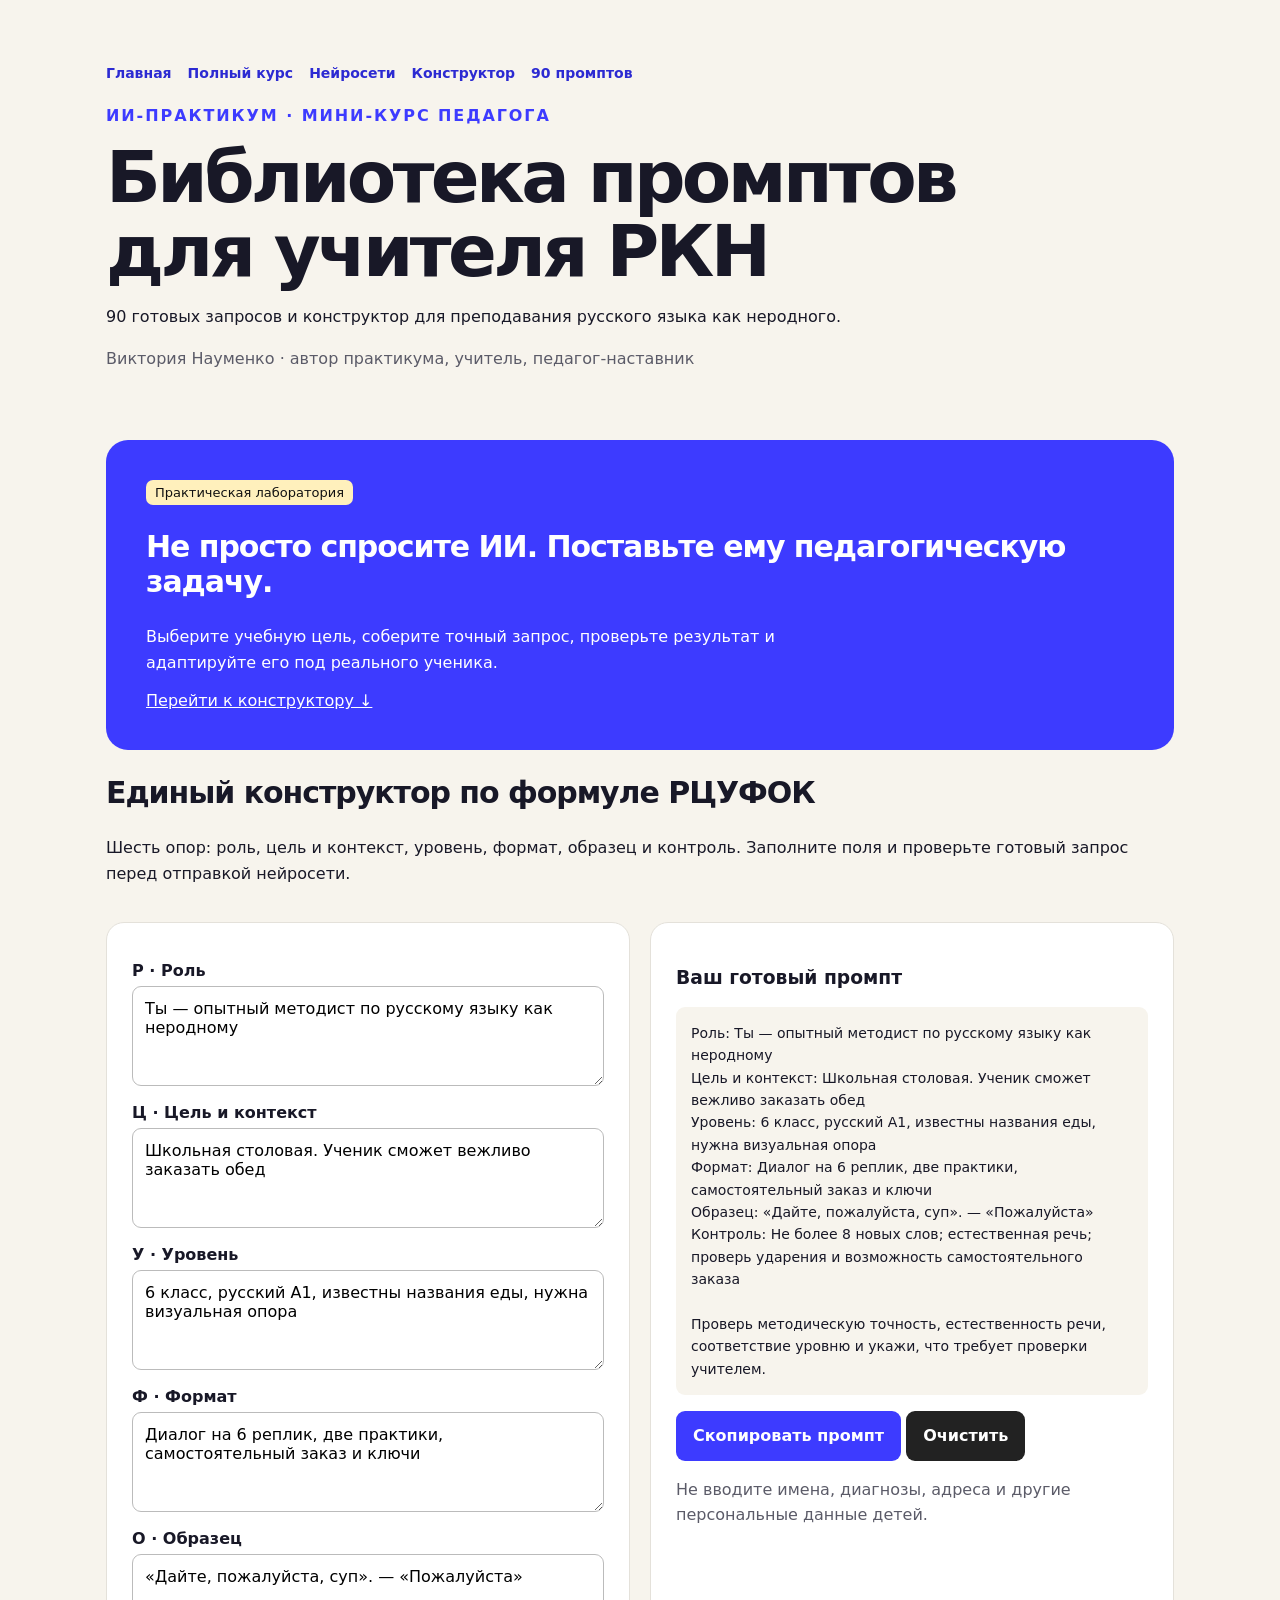
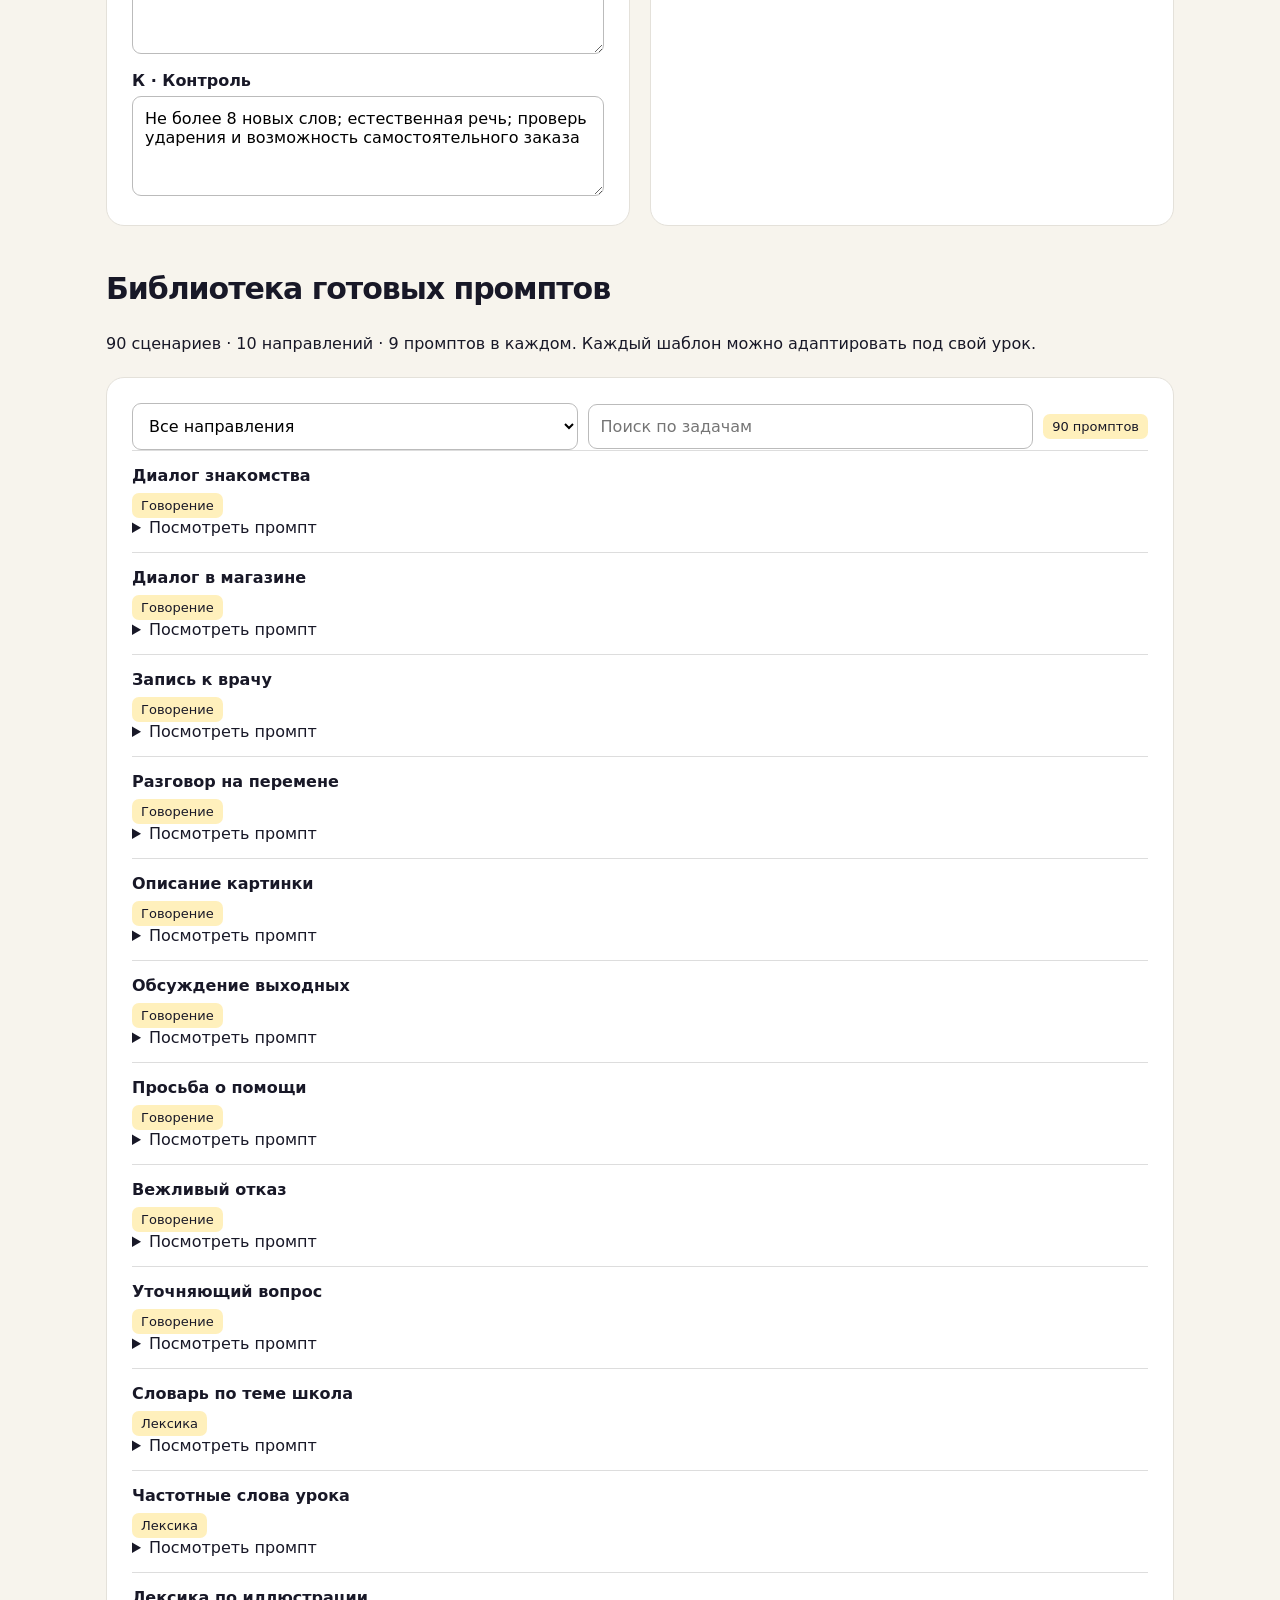
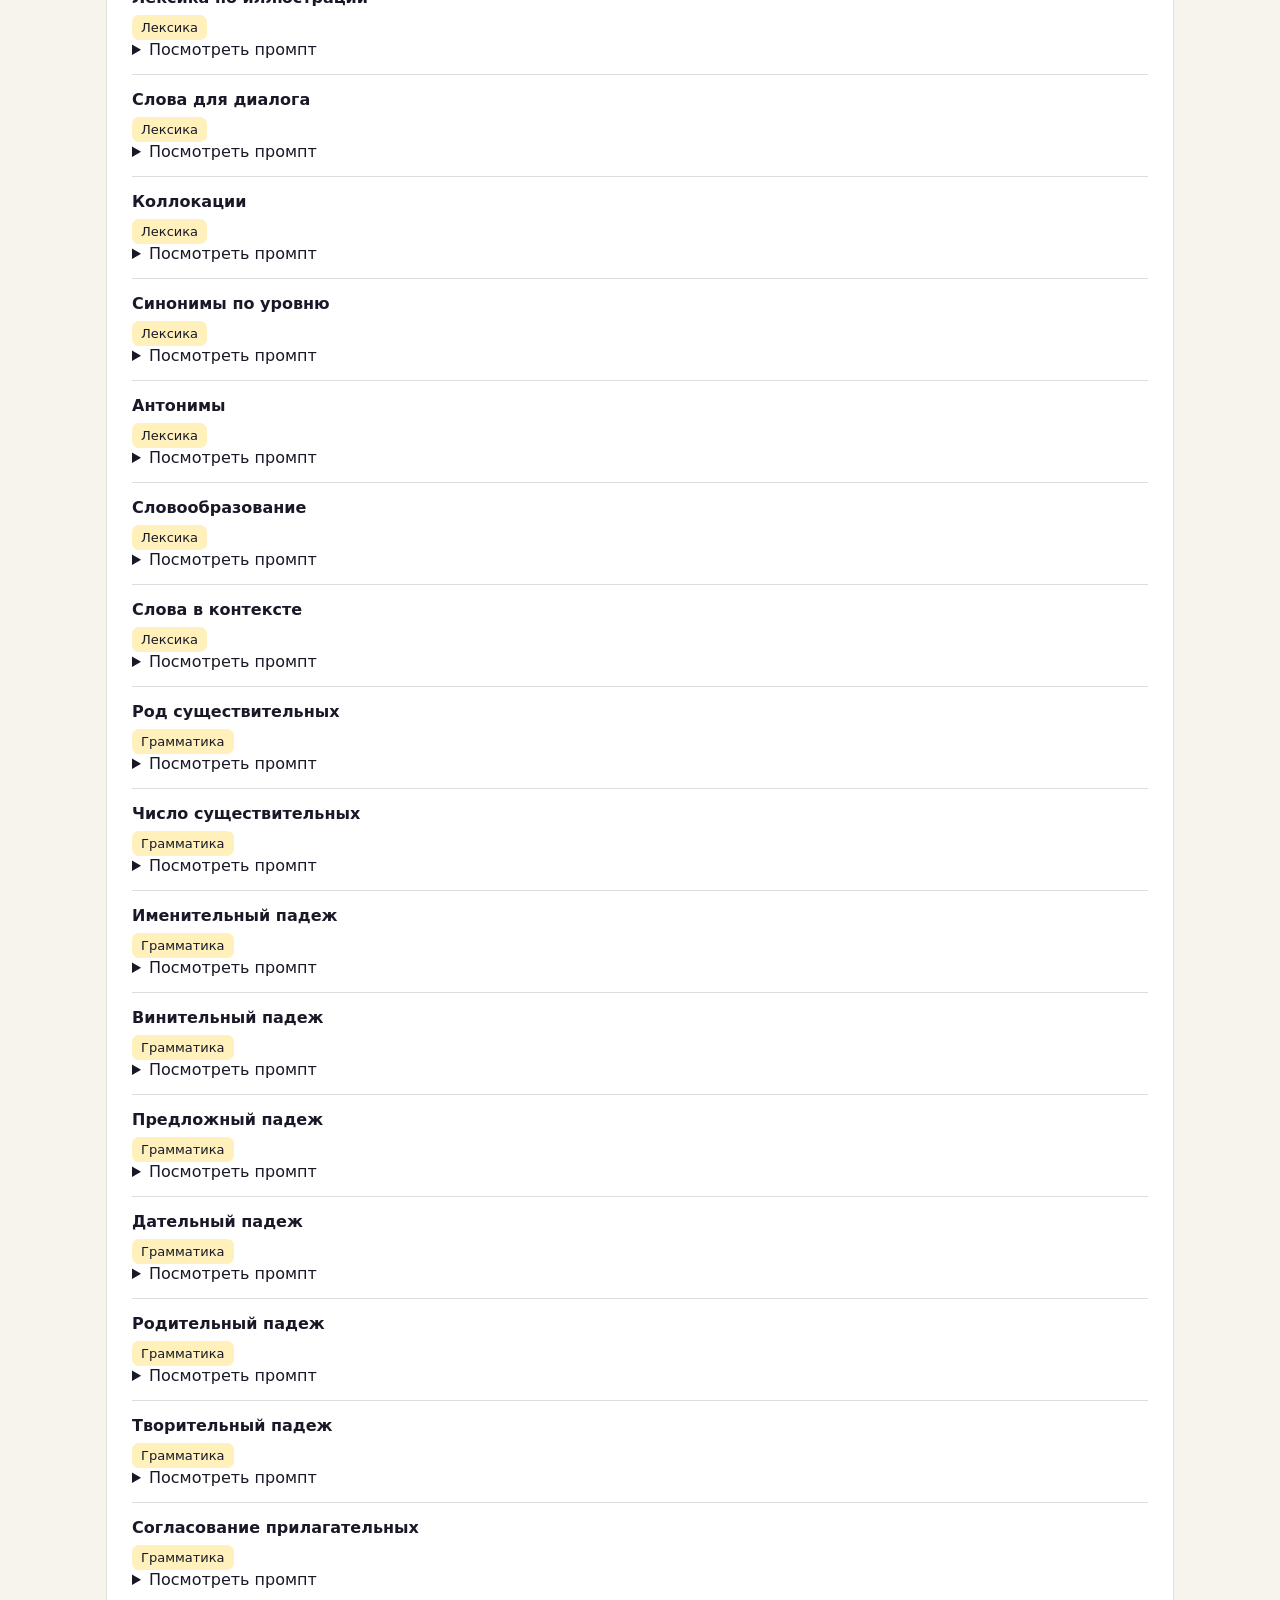
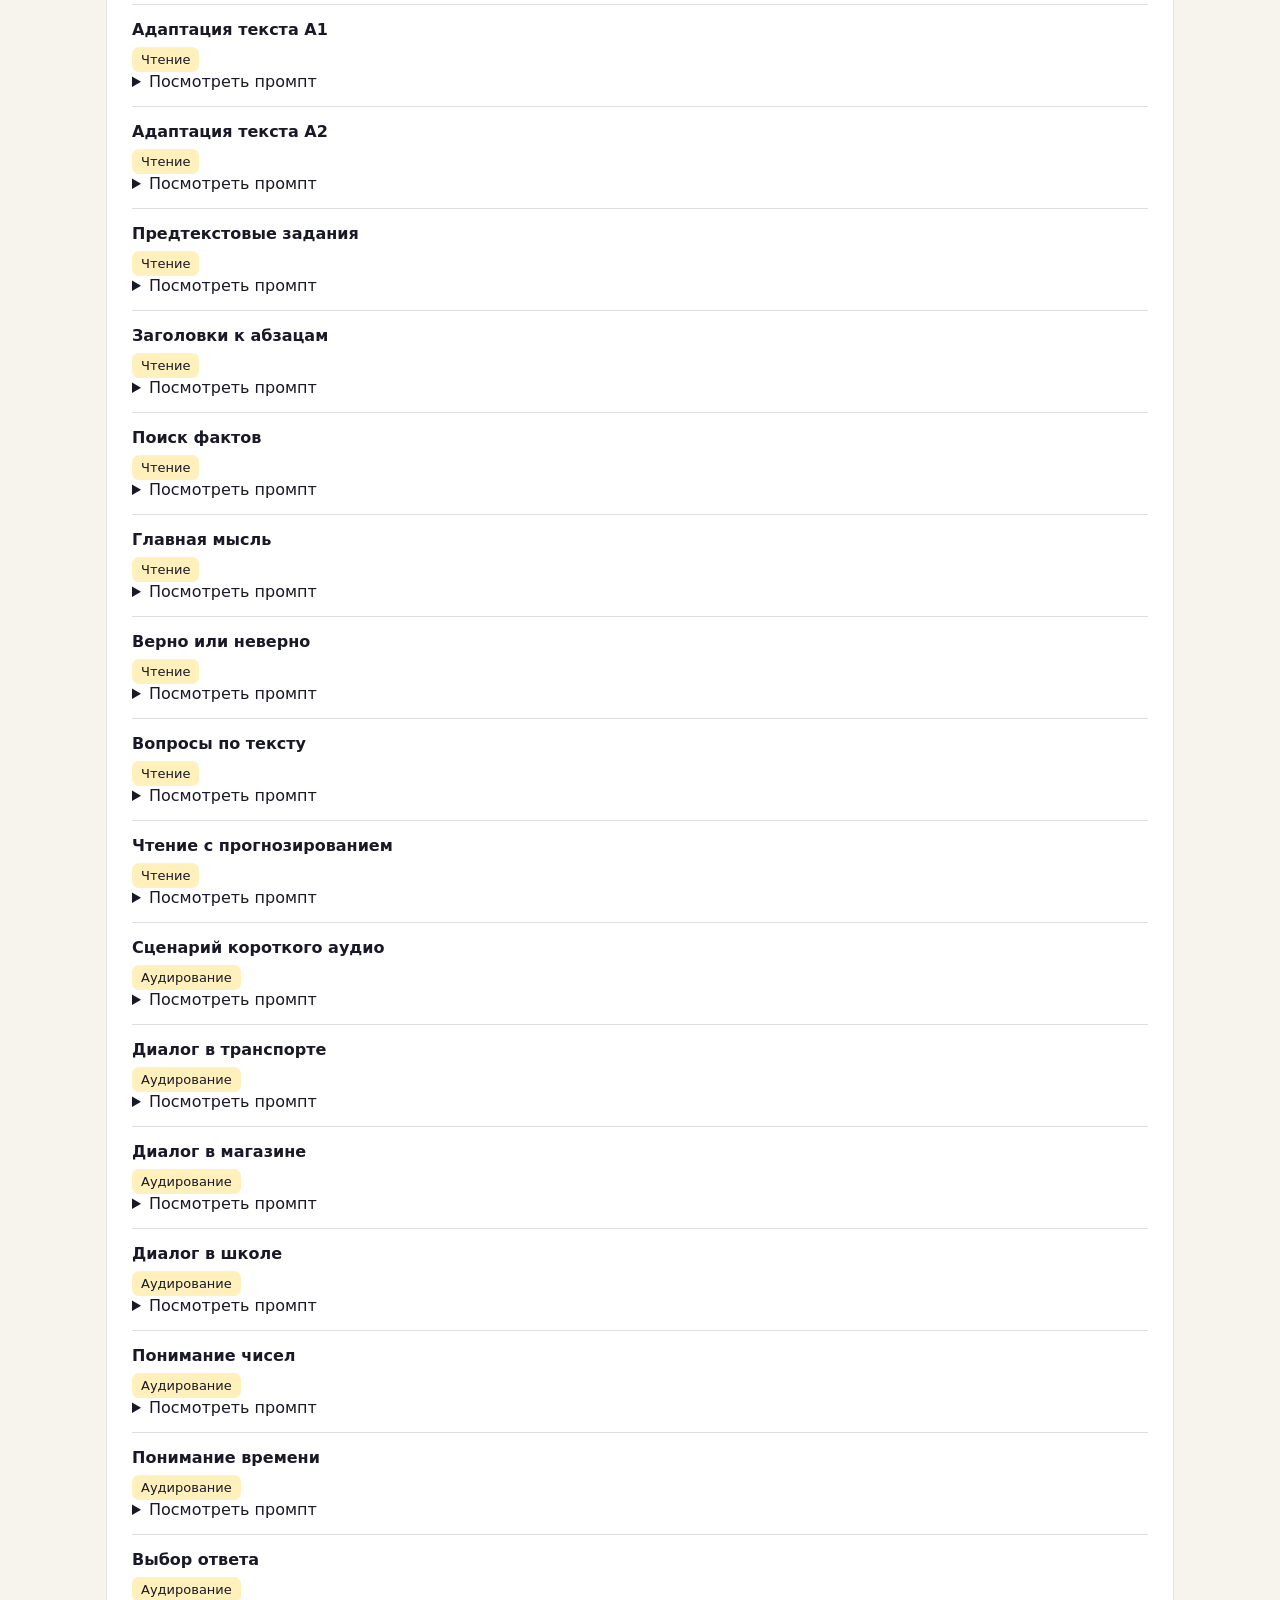
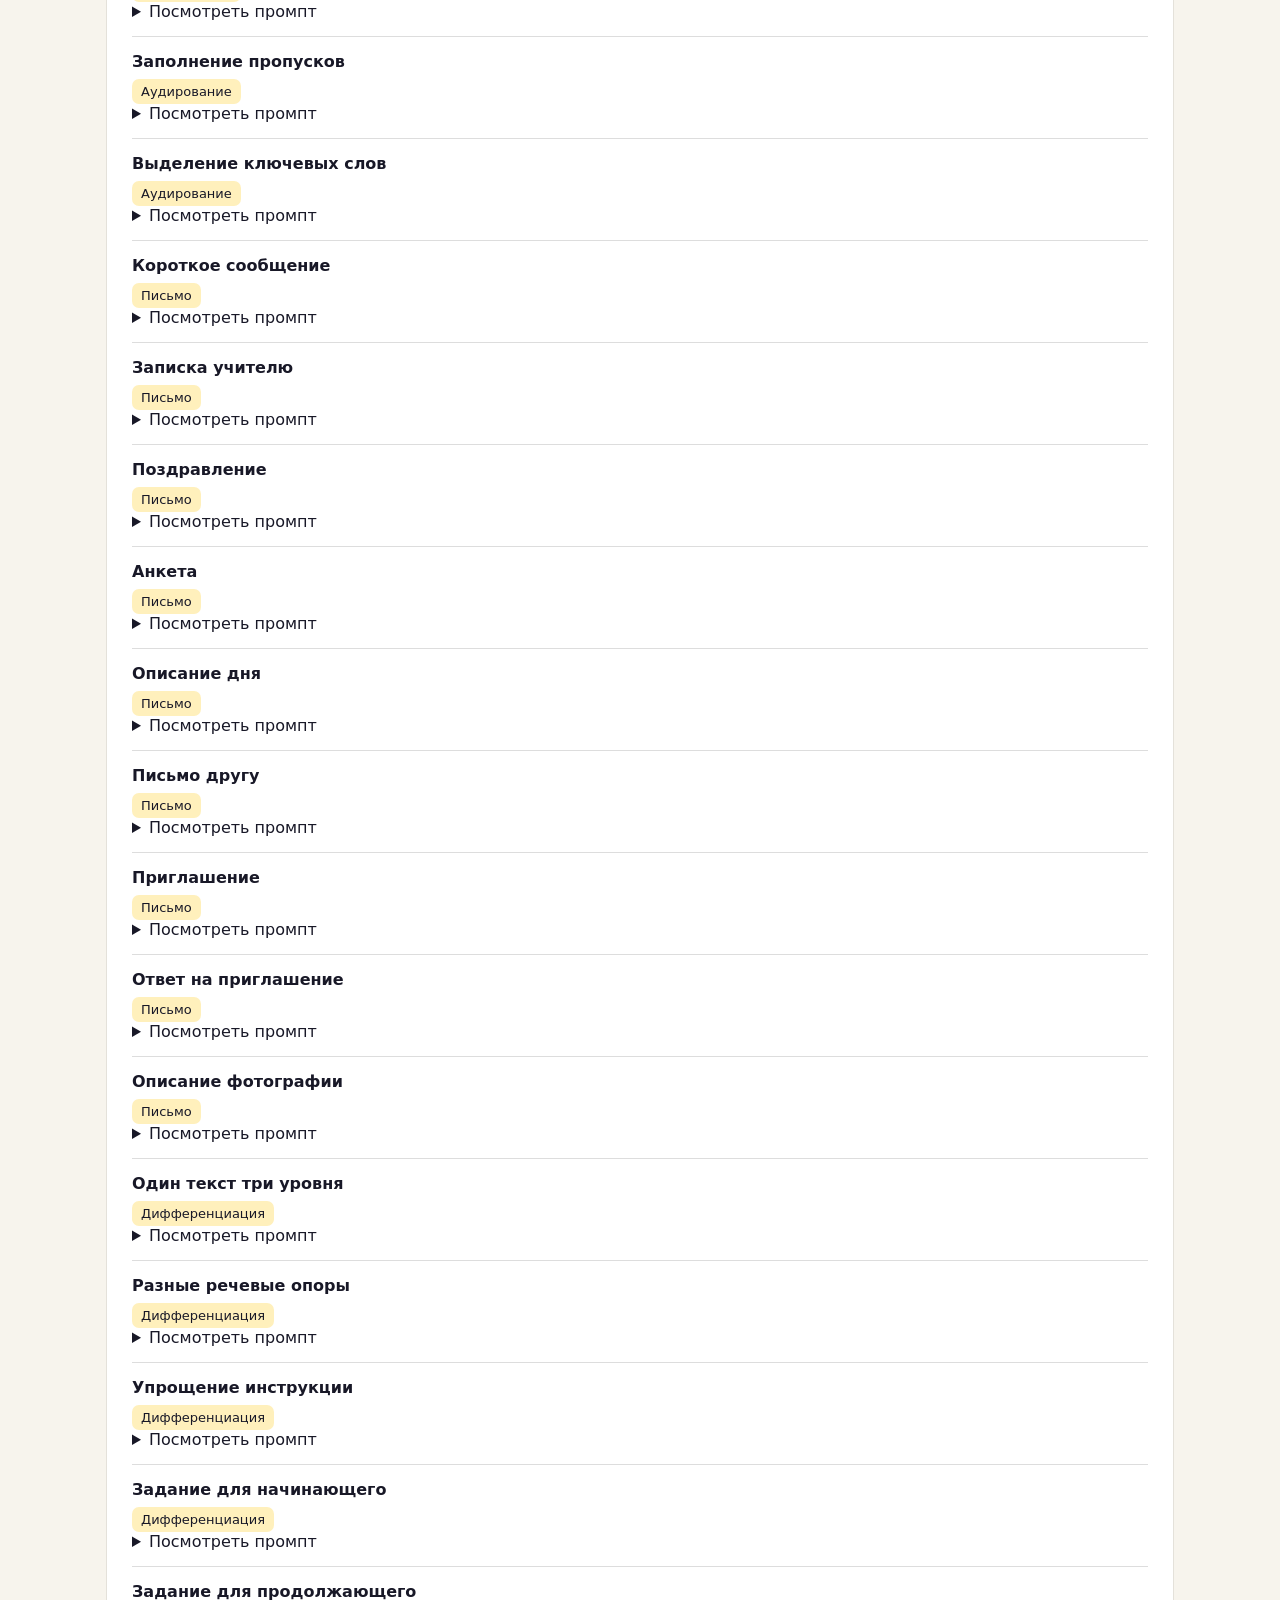
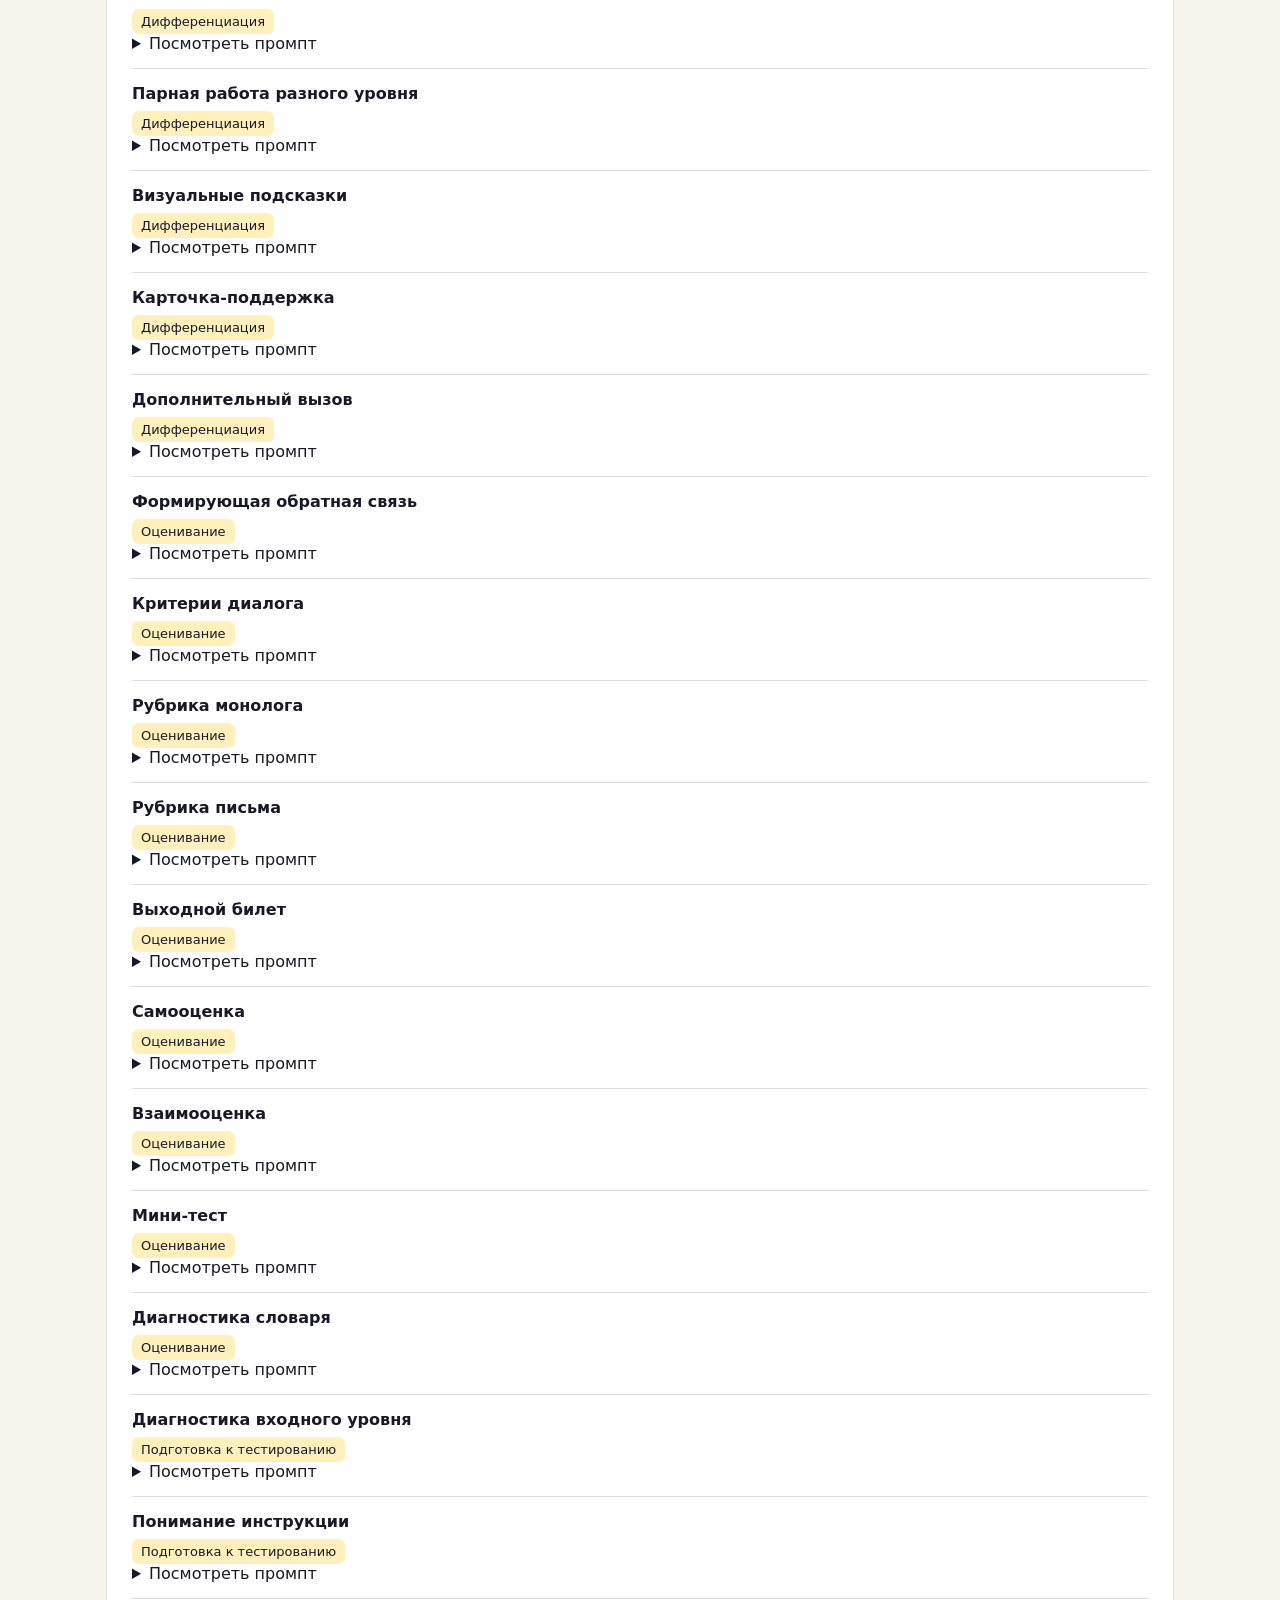
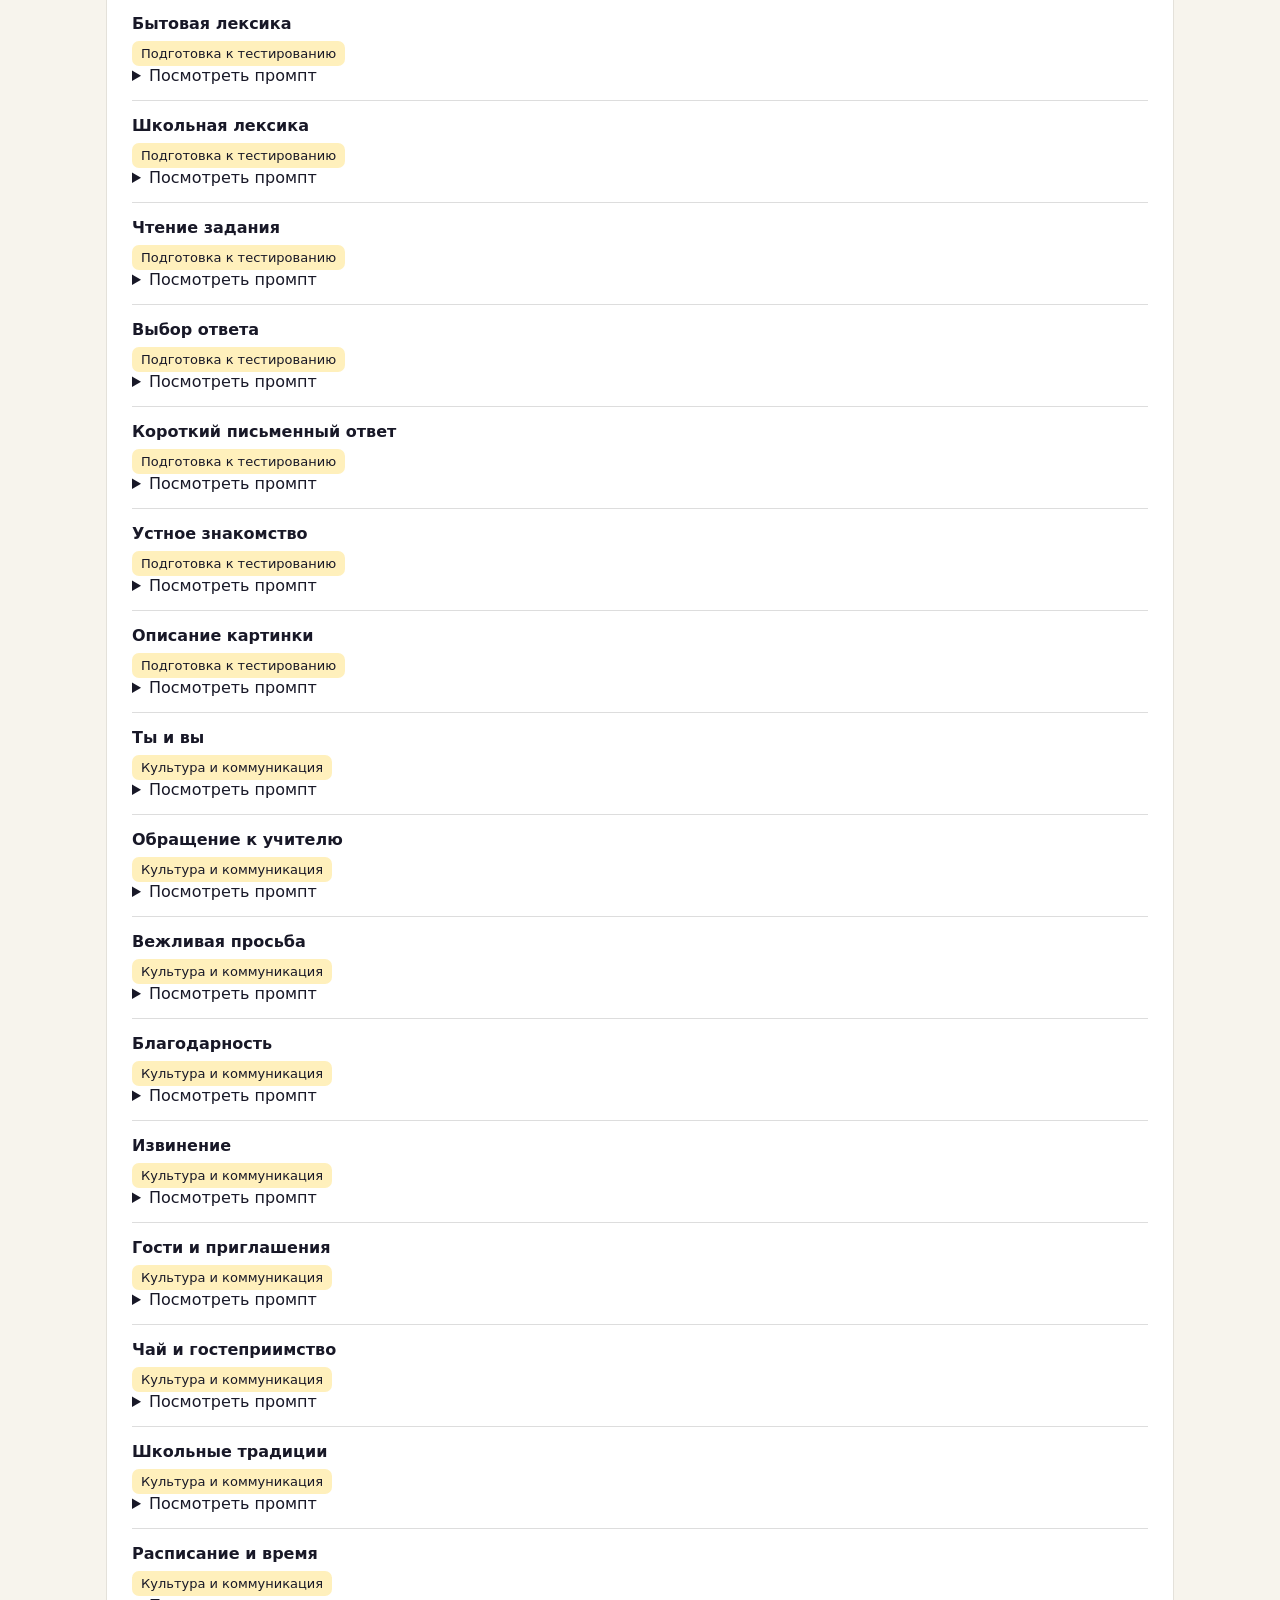
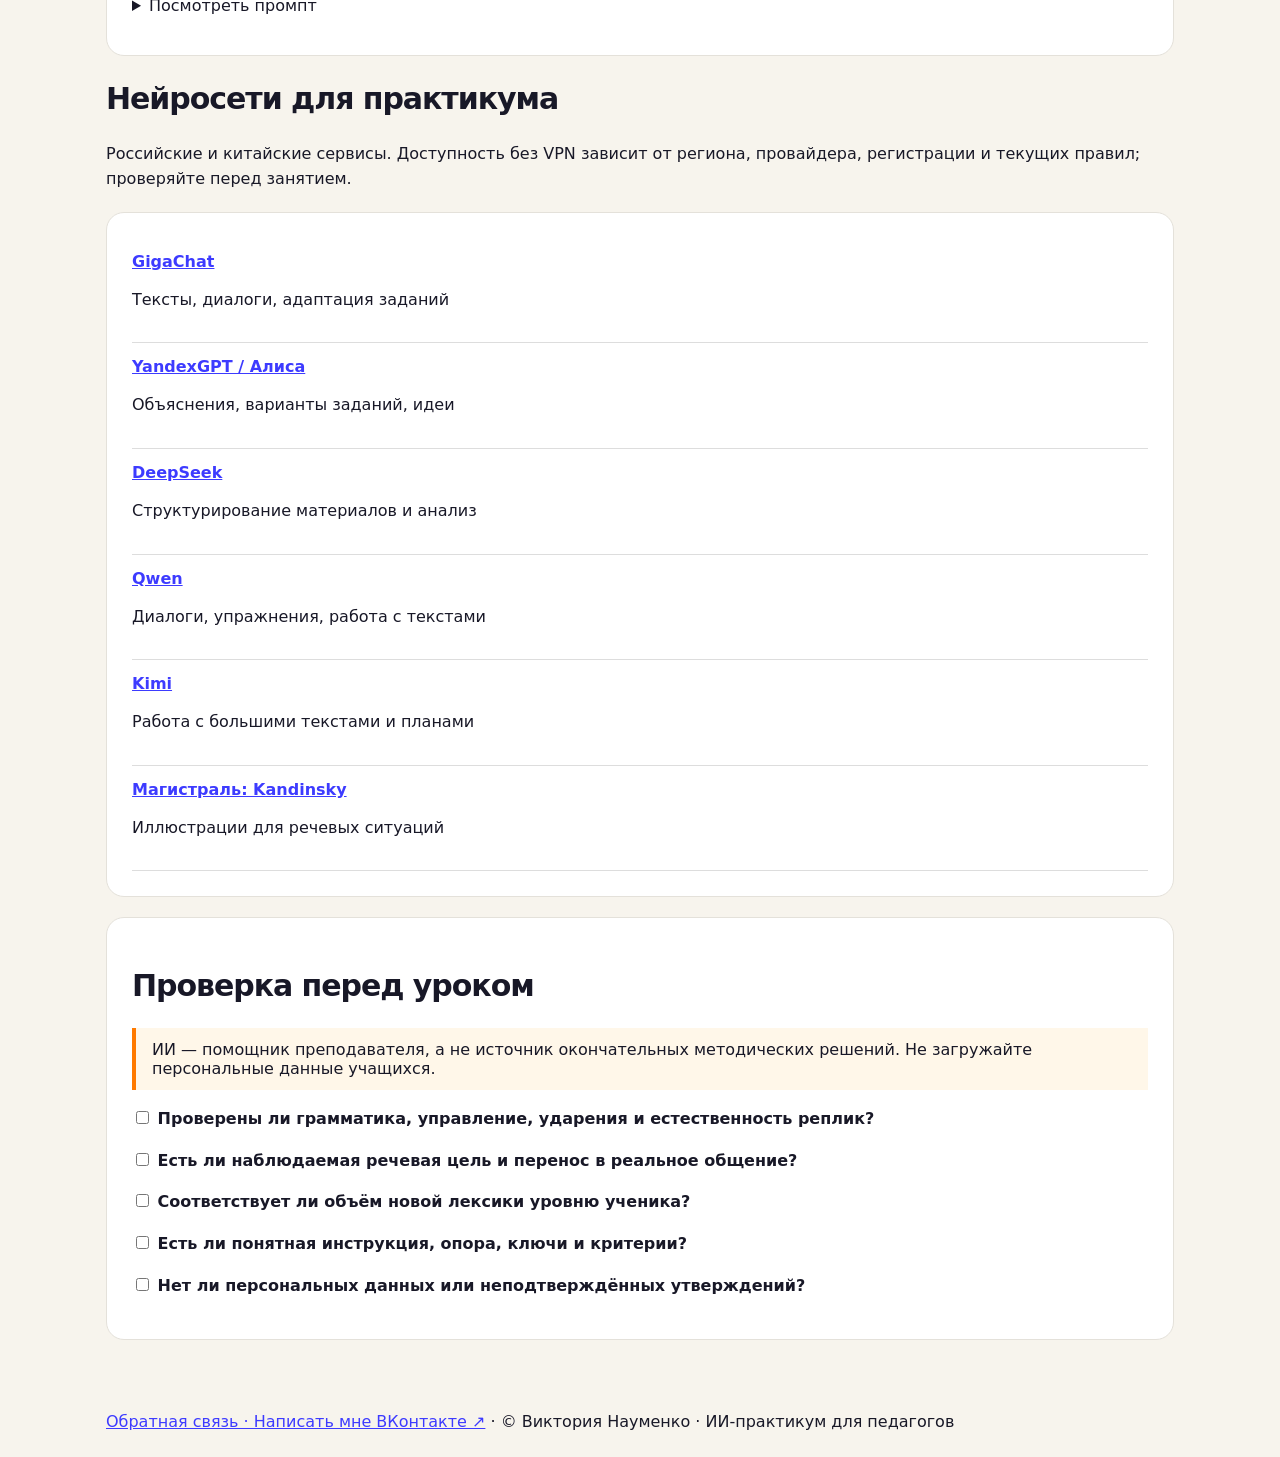
==== commit 0270a1ac: "Restore previous prompt library appearance" ====
--- a/docs/ai-lab.html
+++ b/docs/ai-lab.html
@@ -1,23 +1 @@
-<!doctype html><html lang="ru"><meta charset="utf-8"><meta name="viewport" content="width=device-width,initial-scale=1"><title>ИИ-лаборатория педагога — Виктория Науменко</title><style>:root{font-family:system-ui,-apple-system,sans-serif;color:#181827;background:#f7f4ed}*{box-sizing:border-box}body{margin:0}header,main,footer{max-width:1120px;margin:auto;padding:26px}header{padding-top:65px}h1{font-size:clamp(35px,6vw,72px);line-height:1.03;letter-spacing:-.05em;margin:15px 0}h2{font-size:30px;letter-spacing:-.035em}p{line-height:1.6}.eyebrow{color:#3d3bff;font-weight:800;text-transform:uppercase;letter-spacing:.12em}.hero{background:#3d3bff;color:white;padding:40px;border-radius:22px}.hero p{max-width:670px}.layout{display:grid;grid-template-columns:1fr 1fr;gap:20px}.panel{background:white;padding:25px;border-radius:18px;border:1px solid #e4e1da;margin:20px 0}label{display:block;font-weight:700;margin:13px 0 6px}input,textarea,select{font:inherit;width:100%;padding:12px;border:1px solid #bbb;border-radius:9px;background:#fff}textarea{min-height:100px}button,.btn{font:inherit;background:#3d3bff;color:white;border:0;border-radius:9px;padding:12px 17px;cursor:pointer;font-weight:700}button:focus-visible,a:focus-visible,input:focus-visible,select:focus-visible{outline:3px solid #ff4fa3;outline-offset:3px}.secondary{background:#222}a{color:#3d3bff}.chip{display:inline-block;background:#fff0bc;padding:5px 9px;border-radius:7px;font-size:13px}.item{border-top:1px solid #ddd;padding:15px 0}.item strong{display:block;margin-bottom:8px}.item pre,#result{white-space:pre-wrap;overflow-wrap:anywhere;background:#f7f4ed;padding:15px;border-radius:9px;font:14px/1.6 system-ui}.controls{display:flex;gap:10px;flex-wrap:wrap;align-items:center}.controls select,.controls input{width:auto;flex:1;min-width:180px}.muted{color:#5b5b68}.service{border-bottom:1px solid #ddd;padding:14px 0}.service a{font-weight:700}.notice{border-left:4px solid #ff7a00;padding:12px 16px;background:#fff7e9}@media(max-width:760px){.layout{grid-template-columns:1fr}header{padding-top:30px}.hero{padding:24px}} .lab-nav{display:flex;gap:16px;flex-wrap:wrap;margin-bottom:25px}.lab-nav a{font-size:14px;font-weight:750;color:#2c2ad2;text-decoration:none}.lab-nav a:hover{text-decoration:underline}#constructor,#library{scroll-margin-top:18px}/* Shared contemporary editorial identity */
-:root{color:#101827;background:#fbfaf6;font-family:Inter,system-ui,-apple-system,"Segoe UI",sans-serif}
-body{background:#fbfaf6;color:#101827}
-header{max-width:1280px;padding-top:26px}
-main,footer{max-width:1280px}
-h1{font-weight:850;color:#0b2854}
-h2{color:#0c2856}
-.lab-nav{background:#fff;border:1px solid #e6eaf2;border-radius:16px;padding:16px 20px;align-items:center}
-.lab-nav a{color:#213453}
-.lab-nav a:hover{color:#0648f9}
-.eyebrow{color:#0648f9}
-.hero{background:#eaf2ff;color:#0d2b58;border:1px solid #dfeafa;border-radius:24px;position:relative;overflow:hidden;padding-right:34%}
-.hero:after{content:"";position:absolute;right:0;top:0;width:31%;height:100%;background:url("assets/petersburg-moyka.webp") center/cover no-repeat;border-radius:42% 0 0 42%}
-.hero h2{color:#0d2b58}
-.hero a{color:#0648f9!important;font-weight:800}
-.panel{border-color:#e2e8f1;border-radius:20px;box-shadow:0 7px 24px #142f4a08}
-button,.btn{background:#0648f9;border-radius:999px}
-.secondary{background:#253d61}
-.chip{background:#ffdf76;border-radius:999px}
-a{color:#0648f9}
-footer{border-top:1px solid #e2e8f1;color:#526078}
-@media(max-width:760px){.hero{padding-right:24px}.hero:after{display:none}.lab-nav{gap:12px}}
-</style><header><nav class="lab-nav" aria-label="Основная навигация"><a href="index.html" style="font-size:19px;font-weight:900;letter-spacing:-.05em;color:#0b2854">ии / практикум</a><a href="index.html">Главная</a><a href="course.html">Полный курс</a><a href="tools.html">Нейросети</a><a href="#constructor">Конструктор</a><a href="#library">90 промптов</a></nav><div class="eyebrow">ИИ-практикум · мини-курс педагога</div><h1>Библиотека промптов<br>для учителя РКН</h1><p>90 готовых запросов и конструктор для преподавания русского языка как неродного.</p><p class="muted">Виктория Науменко · автор практикума, учитель, педагог-наставник</p></header><main><section class="hero"><span class="chip" style="color:#111">Практическая лаборатория</span><h2>Не просто спросите ИИ. Поставьте ему педагогическую задачу.</h2><p>Выберите учебную цель, соберите точный запрос, проверьте результат и адаптируйте его под реального ученика.</p><a href="#constructor" style="color:white">Перейти к конструктору ↓</a></section><section id="constructor"><h2>Единый конструктор по формуле РЦУФОК</h2><p>Шесть опор: роль, цель и контекст, уровень, формат, образец и контроль. Заполните поля и проверьте готовый запрос перед отправкой нейросети.</p><div class="layout"><div class="panel" id="fields"></div><div class="panel"><h3>Ваш готовый промпт</h3><div id="result" aria-live="polite">Заполните поля слева.</div><p><button id="copy">Скопировать промпт</button> <button id="reset" class="secondary">Очистить</button></p><p class="muted">Не вводите имена, диагнозы, адреса и другие персональные данные детей.</p></div></div></section><section id="library"><h2>Библиотека готовых промптов</h2><p>90 сценариев · 10 направлений · 9 промптов в каждом. Каждый шаблон можно адаптировать под свой урок.</p><div class="panel"><div class="controls"><select id="category" aria-label="Категория"><option value="">Все направления</option></select><input id="search" placeholder="Поиск по задачам" aria-label="Поиск"><span id="count" class="chip"></span></div><div id="items"></div></div></section><section><h2>Нейросети для практикума</h2><p>Российские и китайские сервисы. Доступность без VPN зависит от региона, провайдера, регистрации и текущих правил; проверяйте перед занятием.</p><div class="panel" id="services"></div></section><section class="panel"><h2>Проверка перед уроком</h2><div class="notice">ИИ — помощник преподавателя, а не источник окончательных методических решений. Не загружайте персональные данные учащихся.</div><div id="checks"></div></section></main><footer><a href="https://vk.ru/designingthefuture" target="_blank" rel="noopener noreferrer">Обратная связь · Написать мне ВКонтакте ↗</a> · © Виктория Науменко · ИИ-практикум для педагогов</footer><script>const prompts=[{"category":"Говорение","task":"Диалог знакомства","prompt":"Ты — методист по русскому языку как неродному. Разработай материал «Диалог знакомства» для учащихся уровня [A1/A2], возраст [возраст], родной язык [язык], контекст [ситуация]. Цель: после задания ученик сможет [наблюдаемое речевое действие]. Подготовь короткий диалог и три коммуникативных задания. Используй естественный современный русский, ограничь новую лексику до [число] единиц, добавь ударения в новых сложных словах. Дай инструкцию ученику простым языком, ключи, критерии успешности и адаптацию для ученика, которому нужна дополнительная опора. Не выдумывай нормативные требования; пометь, что преподаватель должен проверить.\n\nМетодический акцент именно этого сценария: пары реплик с постепенным снятием опоры. Дай (1) наблюдаемую цель, (2) короткий образец, (3) управляемую практику, (4) самостоятельное речевое действие, (5) критерии и ключи там, где они уместны. Не подменяй коммуникативную задачу механическим упражнением. Укажи, что учителю следует проверить."},{"category":"Говорение","task":"Диалог в магазине","prompt":"Ты — методист по русскому языку как неродному. Разработай материал «Диалог в магазине» для учащихся уровня [A1/A2], возраст [возраст], родной язык [язык], контекст [ситуация]. Цель: после задания ученик сможет [наблюдаемое речевое действие]. Подготовь пошаговую работу от образца к самостоятельной речи. Используй естественный современный русский, ограничь новую лексику до [число] единиц, добавь ударения в новых сложных словах. Дай инструкцию ученику простым языком, ключи, критерии успешности и адаптацию для ученика, которому нужна дополнительная опора. Не выдумывай нормативные требования; пометь, что преподаватель должен проверить.\n\nМетодический акцент именно этого сценария: ролевая карточка для двух участников. Дай (1) наблюдаемую цель, (2) короткий образец, (3) управляемую практику, (4) самостоятельное речевое действие, (5) критерии и ключи там, где они уместны. Не подменяй коммуникативную задачу механическим упражнением. Укажи, что учителю следует проверить."},{"category":"Говорение","task":"Запись к врачу","prompt":"Ты — методист по русскому языку как неродному. Разработай материал «Запись к врачу» для учащихся уровня [A1/A2], возраст [возраст], родной язык [язык], контекст [ситуация]. Цель: после задания ученик сможет [наблюдаемое речевое действие]. Подготовь материал для парной работы и проверку понимания. Используй естественный современный русский, ограничь новую лексику до [число] единиц, добавь ударения в новых сложных словах. Дай инструкцию ученику простым языком, ключи, критерии успешности и адаптацию для ученика, которому нужна дополнительная опора. Не выдумывай нормативные требования; пометь, что преподаватель должен проверить.\n\nМетодический акцент именно этого сценария: модель уточняющего вопроса. Дай (1) наблюдаемую цель, (2) короткий образец, (3) управляемую практику, (4) самостоятельное речевое действие, (5) критерии и ключи там, где они уместны. Не подменяй коммуникативную задачу механическим упражнением. Укажи, что учителю следует проверить."},{"category":"Говорение","task":"Разговор на перемене","prompt":"Ты — методист по русскому языку как неродному. Разработай материал «Разговор на перемене» для учащихся уровня [A1/A2], возраст [возраст], родной язык [язык], контекст [ситуация]. Цель: после задания ученик сможет [наблюдаемое речевое действие]. Подготовь короткий диалог и три коммуникативных задания. Используй естественный современный русский, ограничь новую лексику до [число] единиц, добавь ударения в новых сложных словах. Дай инструкцию ученику простым языком, ключи, критерии успешности и адаптацию для ученика, которому нужна дополнительная опора. Не выдумывай нормативные требования; пометь, что преподаватель должен проверить.\n\nМетодический акцент именно этого сценария: переход от описания к собственной реплике. Дай (1) наблюдаемую цель, (2) короткий образец, (3) управляемую практику, (4) самостоятельное речевое действие, (5) критерии и ключи там, где они уместны. Не подменяй коммуникативную задачу механическим упражнением. Укажи, что учителю следует проверить."},{"category":"Говорение","task":"Описание картинки","prompt":"Ты — методист по русскому языку как неродному. Разработай материал «Описание картинки» для учащихся уровня [A1/A2], возраст [возраст], родной язык [язык], контекст [ситуация]. Цель: после задания ученик сможет [наблюдаемое речевое действие]. Подготовь пошаговую работу от образца к самостоятельной речи. Используй естественный современный русский, ограничь новую лексику до [число] единиц, добавь ударения в новых сложных словах. Дай инструкцию ученику простым языком, ключи, критерии успешности и адаптацию для ученика, которому нужна дополнительная опора. Не выдумывай нормативные требования; пометь, что преподаватель должен проверить.\n\nМетодический акцент именно этого сценария: вариант для парной работы. Дай (1) наблюдаемую цель, (2) короткий образец, (3) управляемую практику, (4) самостоятельное речевое действие, (5) критерии и ключи там, где они уместны. Не подменяй коммуникативную задачу механическим упражнением. Укажи, что учителю следует проверить."},{"category":"Говорение","task":"Обсуждение выходных","prompt":"Ты — методист по русскому языку как неродному. Разработай материал «Обсуждение выходных» для учащихся уровня [A1/A2], возраст [возраст], родной язык [язык], контекст [ситуация]. Цель: после задания ученик сможет [наблюдаемое речевое действие]. Подготовь материал для парной работы и проверку понимания. Используй естественный современный русский, ограничь новую лексику до [число] единиц, добавь ударения в новых сложных словах. Дай инструкцию ученику простым языком, ключи, критерии успешности и адаптацию для ученика, которому нужна дополнительная опора. Не выдумывай нормативные требования; пометь, что преподаватель должен проверить.\n\nМетодический акцент именно этого сценария: три возможных ответа разной степени самостоятельности. Дай (1) наблюдаемую цель, (2) короткий образец, (3) управляемую практику, (4) самостоятельное речевое действие, (5) критерии и ключи там, где они уместны. Не подменяй коммуникативную задачу механическим упражнением. Укажи, что учителю следует проверить."},{"category":"Говорение","task":"Просьба о помощи","prompt":"Ты — методист по русскому языку как неродному. Разработай материал «Просьба о помощи» для учащихся уровня [A1/A2], возраст [возраст], родной язык [язык], контекст [ситуация]. Цель: после задания ученик сможет [наблюдаемое речевое действие]. Подготовь короткий диалог и три коммуникативных задания. Используй естественный современный русский, ограничь новую лексику до [число] единиц, добавь ударения в новых сложных словах. Дай инструкцию ученику простым языком, ключи, критерии успешности и адаптацию для ученика, которому нужна дополнительная опора. Не выдумывай нормативные требования; пометь, что преподаватель должен проверить.\n\nМетодический акцент именно этого сценария: короткая репетиция и новый контекст. Дай (1) наблюдаемую цель, (2) короткий образец, (3) управляемую практику, (4) самостоятельное речевое действие, (5) критерии и ключи там, где они уместны. Не подменяй коммуникативную задачу механическим упражнением. Укажи, что учителю следует проверить."},{"category":"Говорение","task":"Вежливый отказ","prompt":"Ты — методист по русскому языку как неродному. Разработай материал «Вежливый отказ» для учащихся уровня [A1/A2], возраст [возраст], родной язык [язык], контекст [ситуация]. Цель: после задания ученик сможет [наблюдаемое речевое действие]. Подготовь пошаговую работу от образца к самостоятельной речи. Используй естественный современный русский, ограничь новую лексику до [число] единиц, добавь ударения в новых сложных словах. Дай инструкцию ученику простым языком, ключи, критерии успешности и адаптацию для ученика, которому нужна дополнительная опора. Не выдумывай нормативные требования; пометь, что преподаватель должен проверить.\n\nМетодический акцент именно этого сценария: вежливость и уместность в ситуации. Дай (1) наблюдаемую цель, (2) короткий образец, (3) управляемую практику, (4) самостоятельное речевое действие, (5) критерии и ключи там, где они уместны. Не подменяй коммуникативную задачу механическим упражнением. Укажи, что учителю следует проверить."},{"category":"Говорение","task":"Уточняющий вопрос","prompt":"Ты — методист по русскому языку как неродному. Разработай материал «Уточняющий вопрос» для учащихся уровня [A1/A2], возраст [возраст], родной язык [язык], контекст [ситуация]. Цель: после задания ученик сможет [наблюдаемое речевое действие]. Подготовь материал для парной работы и проверку понимания. Используй естественный современный русский, ограничь новую лексику до [число] единиц, добавь ударения в новых сложных словах. Дай инструкцию ученику простым языком, ключи, критерии успешности и адаптацию для ученика, которому нужна дополнительная опора. Не выдумывай нормативные требования; пометь, что преподаватель должен проверить.\n\nМетодический акцент именно этого сценария: проверка успешности коммуникации. Дай (1) наблюдаемую цель, (2) короткий образец, (3) управляемую практику, (4) самостоятельное речевое действие, (5) критерии и ключи там, где они уместны. Не подменяй коммуникативную задачу механическим упражнением. Укажи, что учителю следует проверить."},{"category":"Лексика","task":"Словарь по теме школа","prompt":"Ты — методист по русскому языку как неродному. Разработай материал «Словарь по теме школа» для учащихся уровня [A1/A2], возраст [возраст], родной язык [язык], контекст [ситуация]. Цель: после задания ученик сможет [наблюдаемое речевое действие]. Подготовь короткий диалог и три коммуникативных задания. Используй естественный современный русский, ограничь новую лексику до [число] единиц, добавь ударения в новых сложных словах. Дай инструкцию ученику простым языком, ключи, критерии успешности и адаптацию для ученика, которому нужна дополнительная опора. Не выдумывай нормативные требования; пометь, что преподаватель должен проверить.\n\nМетодический акцент именно этого сценария: отбор частотной лексики. Дай (1) наблюдаемую цель, (2) короткий образец, (3) управляемую практику, (4) самостоятельное речевое действие, (5) критерии и ключи там, где они уместны. Не подменяй коммуникативную задачу механическим упражнением. Укажи, что учителю следует проверить."},{"category":"Лексика","task":"Частотные слова урока","prompt":"Ты — методист по русскому языку как неродному. Разработай материал «Частотные слова урока» для учащихся уровня [A1/A2], возраст [возраст], родной язык [язык], контекст [ситуация]. Цель: после задания ученик сможет [наблюдаемое речевое действие]. Подготовь пошаговую работу от образца к самостоятельной речи. Используй естественный современный русский, ограничь новую лексику до [число] единиц, добавь ударения в новых сложных словах. Дай инструкцию ученику простым языком, ключи, критерии успешности и адаптацию для ученика, которому нужна дополнительная опора. Не выдумывай нормативные требования; пометь, что преподаватель должен проверить.\n\nМетодический акцент именно этого сценария: контекстуальные словосочетания. Дай (1) наблюдаемую цель, (2) короткий образец, (3) управляемую практику, (4) самостоятельное речевое действие, (5) критерии и ключи там, где они уместны. Не подменяй коммуникативную задачу механическим упражнением. Укажи, что учителю следует проверить."},{"category":"Лексика","task":"Лексика по иллюстрации","prompt":"Ты — методист по русскому языку как неродному. Разработай материал «Лексика по иллюстрации» для учащихся уровня [A1/A2], возраст [возраст], родной язык [язык], контекст [ситуация]. Цель: после задания ученик сможет [наблюдаемое речевое действие]. Подготовь материал для парной работы и проверку понимания. Используй естественный современный русский, ограничь новую лексику до [число] единиц, добавь ударения в новых сложных словах. Дай инструкцию ученику простым языком, ключи, критерии успешности и адаптацию для ученика, которому нужна дополнительная опора. Не выдумывай нормативные требования; пометь, что преподаватель должен проверить.\n\nМетодический акцент именно этого сценария: подписи к изображениям. Дай (1) наблюдаемую цель, (2) короткий образец, (3) управляемую практику, (4) самостоятельное речевое действие, (5) критерии и ключи там, где они уместны. Не подменяй коммуникативную задачу механическим упражнением. Укажи, что учителю следует проверить."},{"category":"Лексика","task":"Слова для диалога","prompt":"Ты — методист по русскому языку как неродному. Разработай материал «Слова для диалога» для учащихся уровня [A1/A2], возраст [возраст], родной язык [язык], контекст [ситуация]. Цель: после задания ученик сможет [наблюдаемое речевое действие]. Подготовь короткий диалог и три коммуникативных задания. Используй естественный современный русский, ограничь новую лексику до [число] единиц, добавь ударения в новых сложных словах. Дай инструкцию ученику простым языком, ключи, критерии успешности и адаптацию для ученика, которому нужна дополнительная опора. Не выдумывай нормативные требования; пометь, что преподаватель должен проверить.\n\nМетодический акцент именно этого сценария: слова для реального диалога. Дай (1) наблюдаемую цель, (2) короткий образец, (3) управляемую практику, (4) самостоятельное речевое действие, (5) критерии и ключи там, где они уместны. Не подменяй коммуникативную задачу механическим упражнением. Укажи, что учителю следует проверить."},{"category":"Лексика","task":"Коллокации","prompt":"Ты — методист по русскому языку как неродному. Разработай материал «Коллокации» для учащихся уровня [A1/A2], возраст [возраст], родной язык [язык], контекст [ситуация]. Цель: после задания ученик сможет [наблюдаемое речевое действие]. Подготовь пошаговую работу от образца к самостоятельной речи. Используй естественный современный русский, ограничь новую лексику до [число] единиц, добавь ударения в новых сложных словах. Дай инструкцию ученику простым языком, ключи, критерии успешности и адаптацию для ученика, которому нужна дополнительная опора. Не выдумывай нормативные требования; пометь, что преподаватель должен проверить.\n\nМетодический акцент именно этого сценария: типичные сочетания без кальки. Дай (1) наблюдаемую цель, (2) короткий образец, (3) управляемую практику, (4) самостоятельное речевое действие, (5) критерии и ключи там, где они уместны. Не подменяй коммуникативную задачу механическим упражнением. Укажи, что учителю следует проверить."},{"category":"Лексика","task":"Синонимы по уровню","prompt":"Ты — методист по русскому языку как неродному. Разработай материал «Синонимы по уровню» для учащихся уровня [A1/A2], возраст [возраст], родной язык [язык], контекст [ситуация]. Цель: после задания ученик сможет [наблюдаемое речевое действие]. Подготовь материал для парной работы и проверку понимания. Используй естественный современный русский, ограничь новую лексику до [число] единиц, добавь ударения в новых сложных словах. Дай инструкцию ученику простым языком, ключи, критерии успешности и адаптацию для ученика, которому нужна дополнительная опора. Не выдумывай нормативные требования; пометь, что преподаватель должен проверить.\n\nМетодический акцент именно этого сценария: контраст значений в контексте. Дай (1) наблюдаемую цель, (2) короткий образец, (3) управляемую практику, (4) самостоятельное речевое действие, (5) критерии и ключи там, где они уместны. Не подменяй коммуникативную задачу механическим упражнением. Укажи, что учителю следует проверить."},{"category":"Лексика","task":"Антонимы","prompt":"Ты — методист по русскому языку как неродному. Разработай материал «Антонимы» для учащихся уровня [A1/A2], возраст [возраст], родной язык [язык], контекст [ситуация]. Цель: после задания ученик сможет [наблюдаемое речевое действие]. Подготовь короткий диалог и три коммуникативных задания. Используй естественный современный русский, ограничь новую лексику до [число] единиц, добавь ударения в новых сложных словах. Дай инструкцию ученику простым языком, ключи, критерии успешности и адаптацию для ученика, которому нужна дополнительная опора. Не выдумывай нормативные требования; пометь, что преподаватель должен проверить.\n\nМетодический акцент именно этого сценария: семантические противопоставления. Дай (1) наблюдаемую цель, (2) короткий образец, (3) управляемую практику, (4) самостоятельное речевое действие, (5) критерии и ключи там, где они уместны. Не подменяй коммуникативную задачу механическим упражнением. Укажи, что учителю следует проверить."},{"category":"Лексика","task":"Словообразование","prompt":"Ты — методист по русскому языку как неродному. Разработай материал «Словообразование» для учащихся уровня [A1/A2], возраст [возраст], родной язык [язык], контекст [ситуация]. Цель: после задания ученик сможет [наблюдаемое речевое действие]. Подготовь пошаговую работу от образца к самостоятельной речи. Используй естественный современный русский, ограничь новую лексику до [число] единиц, добавь ударения в новых сложных словах. Дай инструкцию ученику простым языком, ключи, критерии успешности и адаптацию для ученика, которому нужна дополнительная опора. Не выдумывай нормативные требования; пометь, что преподаватель должен проверить.\n\nМетодический акцент именно этого сценария: простые словообразовательные связи. Дай (1) наблюдаемую цель, (2) короткий образец, (3) управляемую практику, (4) самостоятельное речевое действие, (5) критерии и ключи там, где они уместны. Не подменяй коммуникативную задачу механическим упражнением. Укажи, что учителю следует проверить."},{"category":"Лексика","task":"Слова в контексте","prompt":"Ты — методист по русскому языку как неродному. Разработай материал «Слова в контексте» для учащихся уровня [A1/A2], возраст [возраст], родной язык [язык], контекст [ситуация]. Цель: после задания ученик сможет [наблюдаемое речевое действие]. Подготовь материал для парной работы и проверку понимания. Используй естественный современный русский, ограничь новую лексику до [число] единиц, добавь ударения в новых сложных словах. Дай инструкцию ученику простым языком, ключи, критерии успешности и адаптацию для ученика, которому нужна дополнительная опора. Не выдумывай нормативные требования; пометь, что преподаватель должен проверить.\n\nМетодический акцент именно этого сценария: активизация в самостоятельной речи. Дай (1) наблюдаемую цель, (2) короткий образец, (3) управляемую практику, (4) самостоятельное речевое действие, (5) критерии и ключи там, где они уместны. Не подменяй коммуникативную задачу механическим упражнением. Укажи, что учителю следует проверить."},{"category":"Грамматика","task":"Род существительных","prompt":"Ты — методист по русскому языку как неродному. Разработай материал «Род существительных» для учащихся уровня [A1/A2], возраст [возраст], родной язык [язык], контекст [ситуация]. Цель: после задания ученик сможет [наблюдаемое речевое действие]. Подготовь короткий диалог и три коммуникативных задания. Используй естественный современный русский, ограничь новую лексику до [число] единиц, добавь ударения в новых сложных словах. Дай инструкцию ученику простым языком, ключи, критерии успешности и адаптацию для ученика, которому нужна дополнительная опора. Не выдумывай нормативные требования; пометь, что преподаватель должен проверить.\n\nМетодический акцент именно этого сценария: контекст для замечания формы. Дай (1) наблюдаемую цель, (2) короткий образец, (3) управляемую практику, (4) самостоятельное речевое действие, (5) критерии и ключи там, где они уместны. Не подменяй коммуникативную задачу механическим упражнением. Укажи, что учителю следует проверить."},{"category":"Грамматика","task":"Число существительных","prompt":"Ты — методист по русскому языку как неродному. Разработай материал «Число существительных» для учащихся уровня [A1/A2], возраст [возраст], родной язык [язык], контекст [ситуация]. Цель: после задания ученик сможет [наблюдаемое речевое действие]. Подготовь пошаговую работу от образца к самостоятельной речи. Используй естественный современный русский, ограничь новую лексику до [число] единиц, добавь ударения в новых сложных словах. Дай инструкцию ученику простым языком, ключи, критерии успешности и адаптацию для ученика, которому нужна дополнительная опора. Не выдумывай нормативные требования; пометь, что преподаватель должен проверить.\n\nМетодический акцент именно этого сценария: одна форма — одна коммуникативная цель. Дай (1) наблюдаемую цель, (2) короткий образец, (3) управляемую практику, (4) самостоятельное речевое действие, (5) критерии и ключи там, где они уместны. Не подменяй коммуникативную задачу механическим упражнением. Укажи, что учителю следует проверить."},{"category":"Грамматика","task":"Именительный падеж","prompt":"Ты — методист по русскому языку как неродному. Разработай материал «Именительный падеж» для учащихся уровня [A1/A2], возраст [возраст], родной язык [язык], контекст [ситуация]. Цель: после задания ученик сможет [наблюдаемое речевое действие]. Подготовь материал для парной работы и проверку понимания. Используй естественный современный русский, ограничь новую лексику до [число] единиц, добавь ударения в новых сложных словах. Дай инструкцию ученику простым языком, ключи, критерии успешности и адаптацию для ученика, которому нужна дополнительная опора. Не выдумывай нормативные требования; пометь, что преподаватель должен проверить.\n\nМетодический акцент именно этого сценария: минимальные пары с пояснением. Дай (1) наблюдаемую цель, (2) короткий образец, (3) управляемую практику, (4) самостоятельное речевое действие, (5) критерии и ключи там, где они уместны. Не подменяй коммуникативную задачу механическим упражнением. Укажи, что учителю следует проверить."},{"category":"Грамматика","task":"Винительный падеж","prompt":"Ты — методист по русскому языку как неродному. Разработай материал «Винительный падеж» для учащихся уровня [A1/A2], возраст [возраст], родной язык [язык], контекст [ситуация]. Цель: после задания ученик сможет [наблюдаемое речевое действие]. Подготовь короткий диалог и три коммуникативных задания. Используй естественный современный русский, ограничь новую лексику до [число] единиц, добавь ударения в новых сложных словах. Дай инструкцию ученику простым языком, ключи, критерии успешности и адаптацию для ученика, которому нужна дополнительная опора. Не выдумывай нормативные требования; пометь, что преподаватель должен проверить.\n\nМетодический акцент именно этого сценария: выбор формы по смыслу. Дай (1) наблюдаемую цель, (2) короткий образец, (3) управляемую практику, (4) самостоятельное речевое действие, (5) критерии и ключи там, где они уместны. Не подменяй коммуникативную задачу механическим упражнением. Укажи, что учителю следует проверить."},{"category":"Грамматика","task":"Предложный падеж","prompt":"Ты — методист по русскому языку как неродному. Разработай материал «Предложный падеж» для учащихся уровня [A1/A2], возраст [возраст], родной язык [язык], контекст [ситуация]. Цель: после задания ученик сможет [наблюдаемое речевое действие]. Подготовь пошаговую работу от образца к самостоятельной речи. Используй естественный современный русский, ограничь новую лексику до [число] единиц, добавь ударения в новых сложных словах. Дай инструкцию ученику простым языком, ключи, критерии успешности и адаптацию для ученика, которому нужна дополнительная опора. Не выдумывай нормативные требования; пометь, что преподаватель должен проверить.\n\nМетодический акцент именно этого сценария: вопросы о месте и теме. Дай (1) наблюдаемую цель, (2) короткий образец, (3) управляемую практику, (4) самостоятельное речевое действие, (5) критерии и ключи там, где они уместны. Не подменяй коммуникативную задачу механическим упражнением. Укажи, что учителю следует проверить."},{"category":"Грамматика","task":"Дательный падеж","prompt":"Ты — методист по русскому языку как неродному. Разработай материал «Дательный падеж» для учащихся уровня [A1/A2], возраст [возраст], родной язык [язык], контекст [ситуация]. Цель: после задания ученик сможет [наблюдаемое речевое действие]. Подготовь материал для парной работы и проверку понимания. Используй естественный современный русский, ограничь новую лексику до [число] единиц, добавь ударения в новых сложных словах. Дай инструкцию ученику простым языком, ключи, критерии успешности и адаптацию для ученика, которому нужна дополнительная опора. Не выдумывай нормативные требования; пометь, что преподаватель должен проверить.\n\nМетодический акцент именно этого сценария: практика адресата действия. Дай (1) наблюдаемую цель, (2) короткий образец, (3) управляемую практику, (4) самостоятельное речевое действие, (5) критерии и ключи там, где они уместны. Не подменяй коммуникативную задачу механическим упражнением. Укажи, что учителю следует проверить."},{"category":"Грамматика","task":"Родительный падеж","prompt":"Ты — методист по русскому языку как неродному. Разработай материал «Родительный падеж» для учащихся уровня [A1/A2], возраст [возраст], родной язык [язык], контекст [ситуация]. Цель: после задания ученик сможет [наблюдаемое речевое действие]. Подготовь короткий диалог и три коммуникативных задания. Используй естественный современный русский, ограничь новую лексику до [число] единиц, добавь ударения в новых сложных словах. Дай инструкцию ученику простым языком, ключи, критерии успешности и адаптацию для ученика, которому нужна дополнительная опора. Не выдумывай нормативные требования; пометь, что преподаватель должен проверить.\n\nМетодический акцент именно этого сценария: речевые модели отрицания и количества. Дай (1) наблюдаемую цель, (2) короткий образец, (3) управляемую практику, (4) самостоятельное речевое действие, (5) критерии и ключи там, где они уместны. Не подменяй коммуникативную задачу механическим упражнением. Укажи, что учителю следует проверить."},{"category":"Грамматика","task":"Творительный падеж","prompt":"Ты — методист по русскому языку как неродному. Разработай материал «Творительный падеж» для учащихся уровня [A1/A2], возраст [возраст], родной язык [язык], контекст [ситуация]. Цель: после задания ученик сможет [наблюдаемое речевое действие]. Подготовь пошаговую работу от образца к самостоятельной речи. Используй естественный современный русский, ограничь новую лексику до [число] единиц, добавь ударения в новых сложных словах. Дай инструкцию ученику простым языком, ключи, критерии успешности и адаптацию для ученика, которому нужна дополнительная опора. Не выдумывай нормативные требования; пометь, что преподаватель должен проверить.\n\nМетодический акцент именно этого сценария: ситуация использования инструмента. Дай (1) наблюдаемую цель, (2) короткий образец, (3) управляемую практику, (4) самостоятельное речевое действие, (5) критерии и ключи там, где они уместны. Не подменяй коммуникативную задачу механическим упражнением. Укажи, что учителю следует проверить."},{"category":"Грамматика","task":"Согласование прилагательных","prompt":"Ты — методист по русскому языку как неродному. Разработай материал «Согласование прилагательных» для учащихся уровня [A1/A2], возраст [возраст], родной язык [язык], контекст [ситуация]. Цель: после задания ученик сможет [наблюдаемое речевое действие]. Подготовь материал для парной работы и проверку понимания. Используй естественный современный русский, ограничь новую лексику до [число] единиц, добавь ударения в новых сложных словах. Дай инструкцию ученику простым языком, ключи, критерии успешности и адаптацию для ученика, которому нужна дополнительная опора. Не выдумывай нормативные требования; пометь, что преподаватель должен проверить.\n\nМетодический акцент именно этого сценария: согласование внутри короткой фразы. Дай (1) наблюдаемую цель, (2) короткий образец, (3) управляемую практику, (4) самостоятельное речевое действие, (5) критерии и ключи там, где они уместны. Не подменяй коммуникативную задачу механическим упражнением. Укажи, что учителю следует проверить."},{"category":"Чтение","task":"Адаптация текста A1","prompt":"Ты — методист по русскому языку как неродному. Разработай материал «Адаптация текста A1» для учащихся уровня [A1/A2], возраст [возраст], родной язык [язык], контекст [ситуация]. Цель: после задания ученик сможет [наблюдаемое речевое действие]. Подготовь короткий диалог и три коммуникативных задания. Используй естественный современный русский, ограничь новую лексику до [число] единиц, добавь ударения в новых сложных словах. Дай инструкцию ученику простым языком, ключи, критерии успешности и адаптацию для ученика, которому нужна дополнительная опора. Не выдумывай нормативные требования; пометь, что преподаватель должен проверить.\n\nМетодический акцент именно этого сценария: проверка сохранения фактов. Дай (1) наблюдаемую цель, (2) короткий образец, (3) управляемую практику, (4) самостоятельное речевое действие, (5) критерии и ключи там, где они уместны. Не подменяй коммуникативную задачу механическим упражнением. Укажи, что учителю следует проверить."},{"category":"Чтение","task":"Адаптация текста A2","prompt":"Ты — методист по русскому языку как неродному. Разработай материал «Адаптация текста A2» для учащихся уровня [A1/A2], возраст [возраст], родной язык [язык], контекст [ситуация]. Цель: после задания ученик сможет [наблюдаемое речевое действие]. Подготовь пошаговую работу от образца к самостоятельной речи. Используй естественный современный русский, ограничь новую лексику до [число] единиц, добавь ударения в новых сложных словах. Дай инструкцию ученику простым языком, ключи, критерии успешности и адаптацию для ученика, которому нужна дополнительная опора. Не выдумывай нормативные требования; пометь, что преподаватель должен проверить.\n\nМетодический акцент именно этого сценария: сохранение причинно-следственных связей. Дай (1) наблюдаемую цель, (2) короткий образец, (3) управляемую практику, (4) самостоятельное речевое действие, (5) критерии и ключи там, где они уместны. Не подменяй коммуникативную задачу механическим упражнением. Укажи, что учителю следует проверить."},{"category":"Чтение","task":"Предтекстовые задания","prompt":"Ты — методист по русскому языку как неродному. Разработай материал «Предтекстовые задания» для учащихся уровня [A1/A2], возраст [возраст], родной язык [язык], контекст [ситуация]. Цель: после задания ученик сможет [наблюдаемое речевое действие]. Подготовь материал для парной работы и проверку понимания. Используй естественный современный русский, ограничь новую лексику до [число] единиц, добавь ударения в новых сложных словах. Дай инструкцию ученику простым языком, ключи, критерии успешности и адаптацию для ученика, которому нужна дополнительная опора. Не выдумывай нормативные требования; пометь, что преподаватель должен проверить.\n\nМетодический акцент именно этого сценария: предтекстовый прогноз. Дай (1) наблюдаемую цель, (2) короткий образец, (3) управляемую практику, (4) самостоятельное речевое действие, (5) критерии и ключи там, где они уместны. Не подменяй коммуникативную задачу механическим упражнением. Укажи, что учителю следует проверить."},{"category":"Чтение","task":"Заголовки к абзацам","prompt":"Ты — методист по русскому языку как неродному. Разработай материал «Заголовки к абзацам» для учащихся уровня [A1/A2], возраст [возраст], родной язык [язык], контекст [ситуация]. Цель: после задания ученик сможет [наблюдаемое речевое действие]. Подготовь короткий диалог и три коммуникативных задания. Используй естественный современный русский, ограничь новую лексику до [число] единиц, добавь ударения в новых сложных словах. Дай инструкцию ученику простым языком, ключи, критерии успешности и адаптацию для ученика, которому нужна дополнительная опора. Не выдумывай нормативные требования; пометь, что преподаватель должен проверить.\n\nМетодический акцент именно этого сценария: соотнесение смысловых частей. Дай (1) наблюдаемую цель, (2) короткий образец, (3) управляемую практику, (4) самостоятельное речевое действие, (5) критерии и ключи там, где они уместны. Не подменяй коммуникативную задачу механическим упражнением. Укажи, что учителю следует проверить."},{"category":"Чтение","task":"Поиск фактов","prompt":"Ты — методист по русскому языку как неродному. Разработай материал «Поиск фактов» для учащихся уровня [A1/A2], возраст [возраст], родной язык [язык], контекст [ситуация]. Цель: после задания ученик сможет [наблюдаемое речевое действие]. Подготовь пошаговую работу от образца к самостоятельной речи. Используй естественный современный русский, ограничь новую лексику до [число] единиц, добавь ударения в новых сложных словах. Дай инструкцию ученику простым языком, ключи, критерии успешности и адаптацию для ученика, которому нужна дополнительная опора. Не выдумывай нормативные требования; пометь, что преподаватель должен проверить.\n\nМетодический акцент именно этого сценария: поиск точной информации. Дай (1) наблюдаемую цель, (2) короткий образец, (3) управляемую практику, (4) самостоятельное речевое действие, (5) критерии и ключи там, где они уместны. Не подменяй коммуникативную задачу механическим упражнением. Укажи, что учителю следует проверить."},{"category":"Чтение","task":"Главная мысль","prompt":"Ты — методист по русскому языку как неродному. Разработай материал «Главная мысль» для учащихся уровня [A1/A2], возраст [возраст], родной язык [язык], контекст [ситуация]. Цель: после задания ученик сможет [наблюдаемое речевое действие]. Подготовь материал для парной работы и проверку понимания. Используй естественный современный русский, ограничь новую лексику до [число] единиц, добавь ударения в новых сложных словах. Дай инструкцию ученику простым языком, ключи, критерии успешности и адаптацию для ученика, которому нужна дополнительная опора. Не выдумывай нормативные требования; пометь, что преподаватель должен проверить.\n\nМетодический акцент именно этого сценария: выделение основной мысли. Дай (1) наблюдаемую цель, (2) короткий образец, (3) управляемую практику, (4) самостоятельное речевое действие, (5) критерии и ключи там, где они уместны. Не подменяй коммуникативную задачу механическим упражнением. Укажи, что учителю следует проверить."},{"category":"Чтение","task":"Верно или неверно","prompt":"Ты — методист по русскому языку как неродному. Разработай материал «Верно или неверно» для учащихся уровня [A1/A2], возраст [возраст], родной язык [язык], контекст [ситуация]. Цель: после задания ученик сможет [наблюдаемое речевое действие]. Подготовь короткий диалог и три коммуникативных задания. Используй естественный современный русский, ограничь новую лексику до [число] единиц, добавь ударения в новых сложных словах. Дай инструкцию ученику простым языком, ключи, критерии успешности и адаптацию для ученика, которому нужна дополнительная опора. Не выдумывай нормативные требования; пометь, что преподаватель должен проверить.\n\nМетодический акцент именно этого сценария: проверка утверждений с доказательством. Дай (1) наблюдаемую цель, (2) короткий образец, (3) управляемую практику, (4) самостоятельное речевое действие, (5) критерии и ключи там, где они уместны. Не подменяй коммуникативную задачу механическим упражнением. Укажи, что учителю следует проверить."},{"category":"Чтение","task":"Вопросы по тексту","prompt":"Ты — методист по русскому языку как неродному. Разработай материал «Вопросы по тексту» для учащихся уровня [A1/A2], возраст [возраст], родной язык [язык], контекст [ситуация]. Цель: после задания ученик сможет [наблюдаемое речевое действие]. Подготовь пошаговую работу от образца к самостоятельной речи. Используй естественный современный русский, ограничь новую лексику до [число] единиц, добавь ударения в новых сложных словах. Дай инструкцию ученику простым языком, ключи, критерии успешности и адаптацию для ученика, которому нужна дополнительная опора. Не выдумывай нормативные требования; пометь, что преподаватель должен проверить.\n\nМетодический акцент именно этого сценария: вопросы разной сложности. Дай (1) наблюдаемую цель, (2) короткий образец, (3) управляемую практику, (4) самостоятельное речевое действие, (5) критерии и ключи там, где они уместны. Не подменяй коммуникативную задачу механическим упражнением. Укажи, что учителю следует проверить."},{"category":"Чтение","task":"Чтение с прогнозированием","prompt":"Ты — методист по русскому языку как неродному. Разработай материал «Чтение с прогнозированием» для учащихся уровня [A1/A2], возраст [возраст], родной язык [язык], контекст [ситуация]. Цель: после задания ученик сможет [наблюдаемое речевое действие]. Подготовь материал для парной работы и проверку понимания. Используй естественный современный русский, ограничь новую лексику до [число] единиц, добавь ударения в новых сложных словах. Дай инструкцию ученику простым языком, ключи, критерии успешности и адаптацию для ученика, которому нужна дополнительная опора. Не выдумывай нормативные требования; пометь, что преподаватель должен проверить.\n\nМетодический акцент именно этого сценария: проверка гипотез по тексту. Дай (1) наблюдаемую цель, (2) короткий образец, (3) управляемую практику, (4) самостоятельное речевое действие, (5) критерии и ключи там, где они уместны. Не подменяй коммуникативную задачу механическим упражнением. Укажи, что учителю следует проверить."},{"category":"Аудирование","task":"Сценарий короткого аудио","prompt":"Ты — методист по русскому языку как неродному. Разработай материал «Сценарий короткого аудио» для учащихся уровня [A1/A2], возраст [возраст], родной язык [язык], контекст [ситуация]. Цель: после задания ученик сможет [наблюдаемое речевое действие]. Подготовь короткий диалог и три коммуникативных задания. Используй естественный современный русский, ограничь новую лексику до [число] единиц, добавь ударения в новых сложных словах. Дай инструкцию ученику простым языком, ключи, критерии успешности и адаптацию для ученика, которому нужна дополнительная опора. Не выдумывай нормативные требования; пометь, что преподаватель должен проверить.\n\nМетодический акцент именно этого сценария: короткий естественный сценарий. Дай (1) наблюдаемую цель, (2) короткий образец, (3) управляемую практику, (4) самостоятельное речевое действие, (5) критерии и ключи там, где они уместны. Не подменяй коммуникативную задачу механическим упражнением. Укажи, что учителю следует проверить."},{"category":"Аудирование","task":"Диалог в транспорте","prompt":"Ты — методист по русскому языку как неродному. Разработай материал «Диалог в транспорте» для учащихся уровня [A1/A2], возраст [возраст], родной язык [язык], контекст [ситуация]. Цель: после задания ученик сможет [наблюдаемое речевое действие]. Подготовь пошаговую работу от образца к самостоятельной речи. Используй естественный современный русский, ограничь новую лексику до [число] единиц, добавь ударения в новых сложных словах. Дай инструкцию ученику простым языком, ключи, критерии успешности и адаптацию для ученика, которому нужна дополнительная опора. Не выдумывай нормативные требования; пометь, что преподаватель должен проверить.\n\nМетодический акцент именно этого сценария: понимание направления движения. Дай (1) наблюдаемую цель, (2) короткий образец, (3) управляемую практику, (4) самостоятельное речевое действие, (5) критерии и ключи там, где они уместны. Не подменяй коммуникативную задачу механическим упражнением. Укажи, что учителю следует проверить."},{"category":"Аудирование","task":"Диалог в магазине","prompt":"Ты — методист по русскому языку как неродному. Разработай материал «Диалог в магазине» для учащихся уровня [A1/A2], возраст [возраст], родной язык [язык], контекст [ситуация]. Цель: после задания ученик сможет [наблюдаемое речевое действие]. Подготовь материал для парной работы и проверку понимания. Используй естественный современный русский, ограничь новую лексику до [число] единиц, добавь ударения в новых сложных словах. Дай инструкцию ученику простым языком, ключи, критерии успешности и адаптацию для ученика, которому нужна дополнительная опора. Не выдумывай нормативные требования; пометь, что преподаватель должен проверить.\n\nМетодический акцент именно этого сценария: проверка заказа и количества. Дай (1) наблюдаемую цель, (2) короткий образец, (3) управляемую практику, (4) самостоятельное речевое действие, (5) критерии и ключи там, где они уместны. Не подменяй коммуникативную задачу механическим упражнением. Укажи, что учителю следует проверить."},{"category":"Аудирование","task":"Диалог в школе","prompt":"Ты — методист по русскому языку как неродному. Разработай материал «Диалог в школе» для учащихся уровня [A1/A2], возраст [возраст], родной язык [язык], контекст [ситуация]. Цель: после задания ученик сможет [наблюдаемое речевое действие]. Подготовь короткий диалог и три коммуникативных задания. Используй естественный современный русский, ограничь новую лексику до [число] единиц, добавь ударения в новых сложных словах. Дай инструкцию ученику простым языком, ключи, критерии успешности и адаптацию для ученика, которому нужна дополнительная опора. Не выдумывай нормативные требования; пометь, что преподаватель должен проверить.\n\nМетодический акцент именно этого сценария: распознавание школьных инструкций. Дай (1) наблюдаемую цель, (2) короткий образец, (3) управляемую практику, (4) самостоятельное речевое действие, (5) критерии и ключи там, где они уместны. Не подменяй коммуникативную задачу механическим упражнением. Укажи, что учителю следует проверить."},{"category":"Аудирование","task":"Понимание чисел","prompt":"Ты — методист по русскому языку как неродному. Разработай материал «Понимание чисел» для учащихся уровня [A1/A2], возраст [возраст], родной язык [язык], контекст [ситуация]. Цель: после задания ученик сможет [наблюдаемое речевое действие]. Подготовь пошаговую работу от образца к самостоятельной речи. Используй естественный современный русский, ограничь новую лексику до [число] единиц, добавь ударения в новых сложных словах. Дай инструкцию ученику простым языком, ключи, критерии успешности и адаптацию для ученика, которому нужна дополнительная опора. Не выдумывай нормативные требования; пометь, что преподаватель должен проверить.\n\nМетодический акцент именно этого сценария: различение чисел на слух. Дай (1) наблюдаемую цель, (2) короткий образец, (3) управляемую практику, (4) самостоятельное речевое действие, (5) критерии и ключи там, где они уместны. Не подменяй коммуникативную задачу механическим упражнением. Укажи, что учителю следует проверить."},{"category":"Аудирование","task":"Понимание времени","prompt":"Ты — методист по русскому языку как неродному. Разработай материал «Понимание времени» для учащихся уровня [A1/A2], возраст [возраст], родной язык [язык], контекст [ситуация]. Цель: после задания ученик сможет [наблюдаемое речевое действие]. Подготовь материал для парной работы и проверку понимания. Используй естественный современный русский, ограничь новую лексику до [число] единиц, добавь ударения в новых сложных словах. Дай инструкцию ученику простым языком, ключи, критерии успешности и адаптацию для ученика, которому нужна дополнительная опора. Не выдумывай нормативные требования; пометь, что преподаватель должен проверить.\n\nМетодический акцент именно этого сценария: понимание времени встречи. Дай (1) наблюдаемую цель, (2) короткий образец, (3) управляемую практику, (4) самостоятельное речевое действие, (5) критерии и ключи там, где они уместны. Не подменяй коммуникативную задачу механическим упражнением. Укажи, что учителю следует проверить."},{"category":"Аудирование","task":"Выбор ответа","prompt":"Ты — методист по русскому языку как неродному. Разработай материал «Выбор ответа» для учащихся уровня [A1/A2], возраст [возраст], родной язык [язык], контекст [ситуация]. Цель: после задания ученик сможет [наблюдаемое речевое действие]. Подготовь короткий диалог и три коммуникативных задания. Используй естественный современный русский, ограничь новую лексику до [число] единиц, добавь ударения в новых сложных словах. Дай инструкцию ученику простым языком, ключи, критерии успешности и адаптацию для ученика, которому нужна дополнительная опора. Не выдумывай нормативные требования; пометь, что преподаватель должен проверить.\n\nМетодический акцент именно этого сценария: выбор ответа по услышанному. Дай (1) наблюдаемую цель, (2) короткий образец, (3) управляемую практику, (4) самостоятельное речевое действие, (5) критерии и ключи там, где они уместны. Не подменяй коммуникативную задачу механическим упражнением. Укажи, что учителю следует проверить."},{"category":"Аудирование","task":"Заполнение пропусков","prompt":"Ты — методист по русскому языку как неродному. Разработай материал «Заполнение пропусков» для учащихся уровня [A1/A2], возраст [возраст], родной язык [язык], контекст [ситуация]. Цель: после задания ученик сможет [наблюдаемое речевое действие]. Подготовь пошаговую работу от образца к самостоятельной речи. Используй естественный современный русский, ограничь новую лексику до [число] единиц, добавь ударения в новых сложных словах. Дай инструкцию ученику простым языком, ключи, критерии успешности и адаптацию для ученика, которому нужна дополнительная опора. Не выдумывай нормативные требования; пометь, что преподаватель должен проверить.\n\nМетодический акцент именно этого сценария: заполнение пропуска после прослушивания. Дай (1) наблюдаемую цель, (2) короткий образец, (3) управляемую практику, (4) самостоятельное речевое действие, (5) критерии и ключи там, где они уместны. Не подменяй коммуникативную задачу механическим упражнением. Укажи, что учителю следует проверить."},{"category":"Аудирование","task":"Выделение ключевых слов","prompt":"Ты — методист по русскому языку как неродному. Разработай материал «Выделение ключевых слов» для учащихся уровня [A1/A2], возраст [возраст], родной язык [язык], контекст [ситуация]. Цель: после задания ученик сможет [наблюдаемое речевое действие]. Подготовь материал для парной работы и проверку понимания. Используй естественный современный русский, ограничь новую лексику до [число] единиц, добавь ударения в новых сложных словах. Дай инструкцию ученику простым языком, ключи, критерии успешности и адаптацию для ученика, которому нужна дополнительная опора. Не выдумывай нормативные требования; пометь, что преподаватель должен проверить.\n\nМетодический акцент именно этого сценария: выделение ключевых слов. Дай (1) наблюдаемую цель, (2) короткий образец, (3) управляемую практику, (4) самостоятельное речевое действие, (5) критерии и ключи там, где они уместны. Не подменяй коммуникативную задачу механическим упражнением. Укажи, что учителю следует проверить."},{"category":"Письмо","task":"Короткое сообщение","prompt":"Ты — методист по русскому языку как неродному. Разработай материал «Короткое сообщение» для учащихся уровня [A1/A2], возраст [возраст], родной язык [язык], контекст [ситуация]. Цель: после задания ученик сможет [наблюдаемое речевое действие]. Подготовь короткий диалог и три коммуникативных задания. Используй естественный современный русский, ограничь новую лексику до [число] единиц, добавь ударения в новых сложных словах. Дай инструкцию ученику простым языком, ключи, критерии успешности и адаптацию для ученика, которому нужна дополнительная опора. Не выдумывай нормативные требования; пометь, что преподаватель должен проверить.\n\nМетодический акцент именно этого сценария: сообщение с ясной целью. Дай (1) наблюдаемую цель, (2) короткий образец, (3) управляемую практику, (4) самостоятельное речевое действие, (5) критерии и ключи там, где они уместны. Не подменяй коммуникативную задачу механическим упражнением. Укажи, что учителю следует проверить."},{"category":"Письмо","task":"Записка учителю","prompt":"Ты — методист по русскому языку как неродному. Разработай материал «Записка учителю» для учащихся уровня [A1/A2], возраст [возраст], родной язык [язык], контекст [ситуация]. Цель: после задания ученик сможет [наблюдаемое речевое действие]. Подготовь пошаговую работу от образца к самостоятельной речи. Используй естественный современный русский, ограничь новую лексику до [число] единиц, добавь ударения в новых сложных словах. Дай инструкцию ученику простым языком, ключи, критерии успешности и адаптацию для ученика, которому нужна дополнительная опора. Не выдумывай нормативные требования; пометь, что преподаватель должен проверить.\n\nМетодический акцент именно этого сценария: короткая вежливая записка. Дай (1) наблюдаемую цель, (2) короткий образец, (3) управляемую практику, (4) самостоятельное речевое действие, (5) критерии и ключи там, где они уместны. Не подменяй коммуникативную задачу механическим упражнением. Укажи, что учителю следует проверить."},{"category":"Письмо","task":"Поздравление","prompt":"Ты — методист по русскому языку как неродному. Разработай материал «Поздравление» для учащихся уровня [A1/A2], возраст [возраст], родной язык [язык], контекст [ситуация]. Цель: после задания ученик сможет [наблюдаемое речевое действие]. Подготовь материал для парной работы и проверку понимания. Используй естественный современный русский, ограничь новую лексику до [число] единиц, добавь ударения в новых сложных словах. Дай инструкцию ученику простым языком, ключи, критерии успешности и адаптацию для ученика, которому нужна дополнительная опора. Не выдумывай нормативные требования; пометь, что преподаватель должен проверить.\n\nМетодический акцент именно этого сценария: поздравление без шаблонных клише. Дай (1) наблюдаемую цель, (2) короткий образец, (3) управляемую практику, (4) самостоятельное речевое действие, (5) критерии и ключи там, где они уместны. Не подменяй коммуникативную задачу механическим упражнением. Укажи, что учителю следует проверить."},{"category":"Письмо","task":"Анкета","prompt":"Ты — методист по русскому языку как неродному. Разработай материал «Анкета» для учащихся уровня [A1/A2], возраст [возраст], родной язык [язык], контекст [ситуация]. Цель: после задания ученик сможет [наблюдаемое речевое действие]. Подготовь короткий диалог и три коммуникативных задания. Используй естественный современный русский, ограничь новую лексику до [число] единиц, добавь ударения в новых сложных словах. Дай инструкцию ученику простым языком, ключи, критерии успешности и адаптацию для ученика, которому нужна дополнительная опора. Не выдумывай нормативные требования; пометь, что преподаватель должен проверить.\n\nМетодический акцент именно этого сценария: заполнение формы по образцу. Дай (1) наблюдаемую цель, (2) короткий образец, (3) управляемую практику, (4) самостоятельное речевое действие, (5) критерии и ключи там, где они уместны. Не подменяй коммуникативную задачу механическим упражнением. Укажи, что учителю следует проверить."},{"category":"Письмо","task":"Описание дня","prompt":"Ты — методист по русскому языку как неродному. Разработай материал «Описание дня» для учащихся уровня [A1/A2], возраст [возраст], родной язык [язык], контекст [ситуация]. Цель: после задания ученик сможет [наблюдаемое речевое действие]. Подготовь пошаговую работу от образца к самостоятельной речи. Используй естественный современный русский, ограничь новую лексику до [число] единиц, добавь ударения в новых сложных словах. Дай инструкцию ученику простым языком, ключи, критерии успешности и адаптацию для ученика, которому нужна дополнительная опора. Не выдумывай нормативные требования; пометь, что преподаватель должен проверить.\n\nМетодический акцент именно этого сценария: связный рассказ с временными словами. Дай (1) наблюдаемую цель, (2) короткий образец, (3) управляемую практику, (4) самостоятельное речевое действие, (5) критерии и ключи там, где они уместны. Не подменяй коммуникативную задачу механическим упражнением. Укажи, что учителю следует проверить."},{"category":"Письмо","task":"Письмо другу","prompt":"Ты — методист по русскому языку как неродному. Разработай материал «Письмо другу» для учащихся уровня [A1/A2], возраст [возраст], родной язык [язык], контекст [ситуация]. Цель: после задания ученик сможет [наблюдаемое речевое действие]. Подготовь материал для парной работы и проверку понимания. Используй естественный современный русский, ограничь новую лексику до [число] единиц, добавь ударения в новых сложных словах. Дай инструкцию ученику простым языком, ключи, критерии успешности и адаптацию для ученика, которому нужна дополнительная опора. Не выдумывай нормативные требования; пометь, что преподаватель должен проверить.\n\nМетодический акцент именно этого сценария: письмо с вопросом адресату. Дай (1) наблюдаемую цель, (2) короткий образец, (3) управляемую практику, (4) самостоятельное речевое действие, (5) критерии и ключи там, где они уместны. Не подменяй коммуникативную задачу механическим упражнением. Укажи, что учителю следует проверить."},{"category":"Письмо","task":"Приглашение","prompt":"Ты — методист по русскому языку как неродному. Разработай материал «Приглашение» для учащихся уровня [A1/A2], возраст [возраст], родной язык [язык], контекст [ситуация]. Цель: после задания ученик сможет [наблюдаемое речевое действие]. Подготовь короткий диалог и три коммуникативных задания. Используй естественный современный русский, ограничь новую лексику до [число] единиц, добавь ударения в новых сложных словах. Дай инструкцию ученику простым языком, ключи, критерии успешности и адаптацию для ученика, которому нужна дополнительная опора. Не выдумывай нормативные требования; пометь, что преподаватель должен проверить.\n\nМетодический акцент именно этого сценария: приглашение с временем и местом. Дай (1) наблюдаемую цель, (2) короткий образец, (3) управляемую практику, (4) самостоятельное речевое действие, (5) критерии и ключи там, где они уместны. Не подменяй коммуникативную задачу механическим упражнением. Укажи, что учителю следует проверить."},{"category":"Письмо","task":"Ответ на приглашение","prompt":"Ты — методист по русскому языку как неродному. Разработай материал «Ответ на приглашение» для учащихся уровня [A1/A2], возраст [возраст], родной язык [язык], контекст [ситуация]. Цель: после задания ученик сможет [наблюдаемое речевое действие]. Подготовь пошаговую работу от образца к самостоятельной речи. Используй естественный современный русский, ограничь новую лексику до [число] единиц, добавь ударения в новых сложных словах. Дай инструкцию ученику простым языком, ключи, критерии успешности и адаптацию для ученика, которому нужна дополнительная опора. Не выдумывай нормативные требования; пометь, что преподаватель должен проверить.\n\nМетодический акцент именно этого сценария: ответ с принятием или отказом. Дай (1) наблюдаемую цель, (2) короткий образец, (3) управляемую практику, (4) самостоятельное речевое действие, (5) критерии и ключи там, где они уместны. Не подменяй коммуникативную задачу механическим упражнением. Укажи, что учителю следует проверить."},{"category":"Письмо","task":"Описание фотографии","prompt":"Ты — методист по русскому языку как неродному. Разработай материал «Описание фотографии» для учащихся уровня [A1/A2], возраст [возраст], родной язык [язык], контекст [ситуация]. Цель: после задания ученик сможет [наблюдаемое речевое действие]. Подготовь материал для парной работы и проверку понимания. Используй естественный современный русский, ограничь новую лексику до [число] единиц, добавь ударения в новых сложных словах. Дай инструкцию ученику простым языком, ключи, критерии успешности и адаптацию для ученика, которому нужна дополнительная опора. Не выдумывай нормативные требования; пометь, что преподаватель должен проверить.\n\nМетодический акцент именно этого сценария: описание по визуальной опоре. Дай (1) наблюдаемую цель, (2) короткий образец, (3) управляемую практику, (4) самостоятельное речевое действие, (5) критерии и ключи там, где они уместны. Не подменяй коммуникативную задачу механическим упражнением. Укажи, что учителю следует проверить."},{"category":"Дифференциация","task":"Один текст три уровня","prompt":"Ты — методист по русскому языку как неродному. Разработай материал «Один текст три уровня» для учащихся уровня [A1/A2], возраст [возраст], родной язык [язык], контекст [ситуация]. Цель: после задания ученик сможет [наблюдаемое речевое действие]. Подготовь короткий диалог и три коммуникативных задания. Используй естественный современный русский, ограничь новую лексику до [число] единиц, добавь ударения в новых сложных словах. Дай инструкцию ученику простым языком, ключи, критерии успешности и адаптацию для ученика, которому нужна дополнительная опора. Не выдумывай нормативные требования; пометь, что преподаватель должен проверить.\n\nМетодический акцент именно этого сценария: одна цель и три маршрута. Дай (1) наблюдаемую цель, (2) короткий образец, (3) управляемую практику, (4) самостоятельное речевое действие, (5) критерии и ключи там, где они уместны. Не подменяй коммуникативную задачу механическим упражнением. Укажи, что учителю следует проверить."},{"category":"Дифференциация","task":"Разные речевые опоры","prompt":"Ты — методист по русскому языку как неродному. Разработай материал «Разные речевые опоры» для учащихся уровня [A1/A2], возраст [возраст], родной язык [язык], контекст [ситуация]. Цель: после задания ученик сможет [наблюдаемое речевое действие]. Подготовь пошаговую работу от образца к самостоятельной речи. Используй естественный современный русский, ограничь новую лексику до [число] единиц, добавь ударения в новых сложных словах. Дай инструкцию ученику простым языком, ключи, критерии успешности и адаптацию для ученика, которому нужна дополнительная опора. Не выдумывай нормативные требования; пометь, что преподаватель должен проверить.\n\nМетодический акцент именно этого сценария: постепенное снятие подсказок. Дай (1) наблюдаемую цель, (2) короткий образец, (3) управляемую практику, (4) самостоятельное речевое действие, (5) критерии и ключи там, где они уместны. Не подменяй коммуникативную задачу механическим упражнением. Укажи, что учителю следует проверить."},{"category":"Дифференциация","task":"Упрощение инструкции","prompt":"Ты — методист по русскому языку как неродному. Разработай материал «Упрощение инструкции» для учащихся уровня [A1/A2], возраст [возраст], родной язык [язык], контекст [ситуация]. Цель: после задания ученик сможет [наблюдаемое речевое действие]. Подготовь материал для парной работы и проверку понимания. Используй естественный современный русский, ограничь новую лексику до [число] единиц, добавь ударения в новых сложных словах. Дай инструкцию ученику простым языком, ключи, критерии успешности и адаптацию для ученика, которому нужна дополнительная опора. Не выдумывай нормативные требования; пометь, что преподаватель должен проверить.\n\nМетодический акцент именно этого сценария: упрощение инструкции без упрощения цели. Дай (1) наблюдаемую цель, (2) короткий образец, (3) управляемую практику, (4) самостоятельное речевое действие, (5) критерии и ключи там, где они уместны. Не подменяй коммуникативную задачу механическим упражнением. Укажи, что учителю следует проверить."},{"category":"Дифференциация","task":"Задание для начинающего","prompt":"Ты — методист по русскому языку как неродному. Разработай материал «Задание для начинающего» для учащихся уровня [A1/A2], возраст [возраст], родной язык [язык], контекст [ситуация]. Цель: после задания ученик сможет [наблюдаемое речевое действие]. Подготовь короткий диалог и три коммуникативных задания. Используй естественный современный русский, ограничь новую лексику до [число] единиц, добавь ударения в новых сложных словах. Дай инструкцию ученику простым языком, ключи, критерии успешности и адаптацию для ученика, которому нужна дополнительная опора. Не выдумывай нормативные требования; пометь, что преподаватель должен проверить.\n\nМетодический акцент именно этого сценария: стартовая карточка с образцом. Дай (1) наблюдаемую цель, (2) короткий образец, (3) управляемую практику, (4) самостоятельное речевое действие, (5) критерии и ключи там, где они уместны. Не подменяй коммуникативную задачу механическим упражнением. Укажи, что учителю следует проверить."},{"category":"Дифференциация","task":"Задание для продолжающего","prompt":"Ты — методист по русскому языку как неродному. Разработай материал «Задание для продолжающего» для учащихся уровня [A1/A2], возраст [возраст], родной язык [язык], контекст [ситуация]. Цель: после задания ученик сможет [наблюдаемое речевое действие]. Подготовь пошаговую работу от образца к самостоятельной речи. Используй естественный современный русский, ограничь новую лексику до [число] единиц, добавь ударения в новых сложных словах. Дай инструкцию ученику простым языком, ключи, критерии успешности и адаптацию для ученика, которому нужна дополнительная опора. Не выдумывай нормативные требования; пометь, что преподаватель должен проверить.\n\nМетодический акцент именно этого сценария: дополнительная самостоятельность. Дай (1) наблюдаемую цель, (2) короткий образец, (3) управляемую практику, (4) самостоятельное речевое действие, (5) критерии и ключи там, где они уместны. Не подменяй коммуникативную задачу механическим упражнением. Укажи, что учителю следует проверить."},{"category":"Дифференциация","task":"Парная работа разного уровня","prompt":"Ты — методист по русскому языку как неродному. Разработай материал «Парная работа разного уровня» для учащихся уровня [A1/A2], возраст [возраст], родной язык [язык], контекст [ситуация]. Цель: после задания ученик сможет [наблюдаемое речевое действие]. Подготовь материал для парной работы и проверку понимания. Используй естественный современный русский, ограничь новую лексику до [число] единиц, добавь ударения в новых сложных словах. Дай инструкцию ученику простым языком, ключи, критерии успешности и адаптацию для ученика, которому нужна дополнительная опора. Не выдумывай нормативные требования; пометь, что преподаватель должен проверить.\n\nМетодический акцент именно этого сценария: парные роли для разных уровней. Дай (1) наблюдаемую цель, (2) короткий образец, (3) управляемую практику, (4) самостоятельное речевое действие, (5) критерии и ключи там, где они уместны. Не подменяй коммуникативную задачу механическим упражнением. Укажи, что учителю следует проверить."},{"category":"Дифференциация","task":"Визуальные подсказки","prompt":"Ты — методист по русскому языку как неродному. Разработай материал «Визуальные подсказки» для учащихся уровня [A1/A2], возраст [возраст], родной язык [язык], контекст [ситуация]. Цель: после задания ученик сможет [наблюдаемое речевое действие]. Подготовь короткий диалог и три коммуникативных задания. Используй естественный современный русский, ограничь новую лексику до [число] единиц, добавь ударения в новых сложных словах. Дай инструкцию ученику простым языком, ключи, критерии успешности и адаптацию для ученика, которому нужна дополнительная опора. Не выдумывай нормативные требования; пометь, что преподаватель должен проверить.\n\nМетодический акцент именно этого сценария: визуальная опора без перегруза. Дай (1) наблюдаемую цель, (2) короткий образец, (3) управляемую практику, (4) самостоятельное речевое действие, (5) критерии и ключи там, где они уместны. Не подменяй коммуникативную задачу механическим упражнением. Укажи, что учителю следует проверить."},{"category":"Дифференциация","task":"Карточка-поддержка","prompt":"Ты — методист по русскому языку как неродному. Разработай материал «Карточка-поддержка» для учащихся уровня [A1/A2], возраст [возраст], родной язык [язык], контекст [ситуация]. Цель: после задания ученик сможет [наблюдаемое речевое действие]. Подготовь пошаговую работу от образца к самостоятельной речи. Используй естественный современный русский, ограничь новую лексику до [число] единиц, добавь ударения в новых сложных словах. Дай инструкцию ученику простым языком, ключи, критерии успешности и адаптацию для ученика, которому нужна дополнительная опора. Не выдумывай нормативные требования; пометь, что преподаватель должен проверить.\n\nМетодический акцент именно этого сценария: персональная подсказка без личных данных. Дай (1) наблюдаемую цель, (2) короткий образец, (3) управляемую практику, (4) самостоятельное речевое действие, (5) критерии и ключи там, где они уместны. Не подменяй коммуникативную задачу механическим упражнением. Укажи, что учителю следует проверить."},{"category":"Дифференциация","task":"Дополнительный вызов","prompt":"Ты — методист по русскому языку как неродному. Разработай материал «Дополнительный вызов» для учащихся уровня [A1/A2], возраст [возраст], родной язык [язык], контекст [ситуация]. Цель: после задания ученик сможет [наблюдаемое речевое действие]. Подготовь материал для парной работы и проверку понимания. Используй естественный современный русский, ограничь новую лексику до [число] единиц, добавь ударения в новых сложных словах. Дай инструкцию ученику простым языком, ключи, критерии успешности и адаптацию для ученика, которому нужна дополнительная опора. Не выдумывай нормативные требования; пометь, что преподаватель должен проверить.\n\nМетодический акцент именно этого сценария: углубление для быстрого ученика. Дай (1) наблюдаемую цель, (2) короткий образец, (3) управляемую практику, (4) самостоятельное речевое действие, (5) критерии и ключи там, где они уместны. Не подменяй коммуникативную задачу механическим упражнением. Укажи, что учителю следует проверить."},{"category":"Оценивание","task":"Формирующая обратная связь","prompt":"Ты — методист по русскому языку как неродному. Разработай материал «Формирующая обратная связь» для учащихся уровня [A1/A2], возраст [возраст], родной язык [язык], контекст [ситуация]. Цель: после задания ученик сможет [наблюдаемое речевое действие]. Подготовь короткий диалог и три коммуникативных задания. Используй естественный современный русский, ограничь новую лексику до [число] единиц, добавь ударения в новых сложных словах. Дай инструкцию ученику простым языком, ключи, критерии успешности и адаптацию для ученика, которому нужна дополнительная опора. Не выдумывай нормативные требования; пометь, что преподаватель должен проверить.\n\nМетодический акцент именно этого сценария: конкретная поддерживающая обратная связь. Дай (1) наблюдаемую цель, (2) короткий образец, (3) управляемую практику, (4) самостоятельное речевое действие, (5) критерии и ключи там, где они уместны. Не подменяй коммуникативную задачу механическим упражнением. Укажи, что учителю следует проверить."},{"category":"Оценивание","task":"Критерии диалога","prompt":"Ты — методист по русскому языку как неродному. Разработай материал «Критерии диалога» для учащихся уровня [A1/A2], возраст [возраст], родной язык [язык], контекст [ситуация]. Цель: после задания ученик сможет [наблюдаемое речевое действие]. Подготовь пошаговую работу от образца к самостоятельной речи. Используй естественный современный русский, ограничь новую лексику до [число] единиц, добавь ударения в новых сложных словах. Дай инструкцию ученику простым языком, ключи, критерии успешности и адаптацию для ученика, которому нужна дополнительная опора. Не выдумывай нормативные требования; пометь, что преподаватель должен проверить.\n\nМетодический акцент именно этого сценария: критерии успешного диалога. Дай (1) наблюдаемую цель, (2) короткий образец, (3) управляемую практику, (4) самостоятельное речевое действие, (5) критерии и ключи там, где они уместны. Не подменяй коммуникативную задачу механическим упражнением. Укажи, что учителю следует проверить."},{"category":"Оценивание","task":"Рубрика монолога","prompt":"Ты — методист по русскому языку как неродному. Разработай материал «Рубрика монолога» для учащихся уровня [A1/A2], возраст [возраст], родной язык [язык], контекст [ситуация]. Цель: после задания ученик сможет [наблюдаемое речевое действие]. Подготовь материал для парной работы и проверку понимания. Используй естественный современный русский, ограничь новую лексику до [число] единиц, добавь ударения в новых сложных словах. Дай инструкцию ученику простым языком, ключи, критерии успешности и адаптацию для ученика, которому нужна дополнительная опора. Не выдумывай нормативные требования; пометь, что преподаватель должен проверить.\n\nМетодический акцент именно этого сценария: рубрика устного ответа. Дай (1) наблюдаемую цель, (2) короткий образец, (3) управляемую практику, (4) самостоятельное речевое действие, (5) критерии и ключи там, где они уместны. Не подменяй коммуникативную задачу механическим упражнением. Укажи, что учителю следует проверить."},{"category":"Оценивание","task":"Рубрика письма","prompt":"Ты — методист по русскому языку как неродному. Разработай материал «Рубрика письма» для учащихся уровня [A1/A2], возраст [возраст], родной язык [язык], контекст [ситуация]. Цель: после задания ученик сможет [наблюдаемое речевое действие]. Подготовь короткий диалог и три коммуникативных задания. Используй естественный современный русский, ограничь новую лексику до [число] единиц, добавь ударения в новых сложных словах. Дай инструкцию ученику простым языком, ключи, критерии успешности и адаптацию для ученика, которому нужна дополнительная опора. Не выдумывай нормативные требования; пометь, что преподаватель должен проверить.\n\nМетодический акцент именно этого сценария: критерии короткого текста. Дай (1) наблюдаемую цель, (2) короткий образец, (3) управляемую практику, (4) самостоятельное речевое действие, (5) критерии и ключи там, где они уместны. Не подменяй коммуникативную задачу механическим упражнением. Укажи, что учителю следует проверить."},{"category":"Оценивание","task":"Выходной билет","prompt":"Ты — методист по русскому языку как неродному. Разработай материал «Выходной билет» для учащихся уровня [A1/A2], возраст [возраст], родной язык [язык], контекст [ситуация]. Цель: после задания ученик сможет [наблюдаемое речевое действие]. Подготовь пошаговую работу от образца к самостоятельной речи. Используй естественный современный русский, ограничь новую лексику до [число] единиц, добавь ударения в новых сложных словах. Дай инструкцию ученику простым языком, ключи, критерии успешности и адаптацию для ученика, которому нужна дополнительная опора. Не выдумывай нормативные требования; пометь, что преподаватель должен проверить.\n\nМетодический акцент именно этого сценария: один вопрос на выходе. Дай (1) наблюдаемую цель, (2) короткий образец, (3) управляемую практику, (4) самостоятельное речевое действие, (5) критерии и ключи там, где они уместны. Не подменяй коммуникативную задачу механическим упражнением. Укажи, что учителю следует проверить."},{"category":"Оценивание","task":"Самооценка","prompt":"Ты — методист по русскому языку как неродному. Разработай материал «Самооценка» для учащихся уровня [A1/A2], возраст [возраст], родной язык [язык], контекст [ситуация]. Цель: после задания ученик сможет [наблюдаемое речевое действие]. Подготовь материал для парной работы и проверку понимания. Используй естественный современный русский, ограничь новую лексику до [число] единиц, добавь ударения в новых сложных словах. Дай инструкцию ученику простым языком, ключи, критерии успешности и адаптацию для ученика, которому нужна дополнительная опора. Не выдумывай нормативные требования; пометь, что преподаватель должен проверить.\n\nМетодический акцент именно этого сценария: самооценка по действию. Дай (1) наблюдаемую цель, (2) короткий образец, (3) управляемую практику, (4) самостоятельное речевое действие, (5) критерии и ключи там, где они уместны. Не подменяй коммуникативную задачу механическим упражнением. Укажи, что учителю следует проверить."},{"category":"Оценивание","task":"Взаимооценка","prompt":"Ты — методист по русскому языку как неродному. Разработай материал «Взаимооценка» для учащихся уровня [A1/A2], возраст [возраст], родной язык [язык], контекст [ситуация]. Цель: после задания ученик сможет [наблюдаемое речевое действие]. Подготовь короткий диалог и три коммуникативных задания. Используй естественный современный русский, ограничь новую лексику до [число] единиц, добавь ударения в новых сложных словах. Дай инструкцию ученику простым языком, ключи, критерии успешности и адаптацию для ученика, которому нужна дополнительная опора. Не выдумывай нормативные требования; пометь, что преподаватель должен проверить.\n\nМетодический акцент именно этого сценария: взаимооценка без публичного сравнения. Дай (1) наблюдаемую цель, (2) короткий образец, (3) управляемую практику, (4) самостоятельное речевое действие, (5) критерии и ключи там, где они уместны. Не подменяй коммуникативную задачу механическим упражнением. Укажи, что учителю следует проверить."},{"category":"Оценивание","task":"Мини-тест","prompt":"Ты — методист по русскому языку как неродному. Разработай материал «Мини-тест» для учащихся уровня [A1/A2], возраст [возраст], родной язык [язык], контекст [ситуация]. Цель: после задания ученик сможет [наблюдаемое речевое действие]. Подготовь пошаговую работу от образца к самостоятельной речи. Используй естественный современный русский, ограничь новую лексику до [число] единиц, добавь ударения в новых сложных словах. Дай инструкцию ученику простым языком, ключи, критерии успешности и адаптацию для ученика, которому нужна дополнительная опора. Не выдумывай нормативные требования; пометь, что преподаватель должен проверить.\n\nМетодический акцент именно этого сценария: мини-проверка с ключами. Дай (1) наблюдаемую цель, (2) короткий образец, (3) управляемую практику, (4) самостоятельное речевое действие, (5) критерии и ключи там, где они уместны. Не подменяй коммуникативную задачу механическим упражнением. Укажи, что учителю следует проверить."},{"category":"Оценивание","task":"Диагностика словаря","prompt":"Ты — методист по русскому языку как неродному. Разработай материал «Диагностика словаря» для учащихся уровня [A1/A2], возраст [возраст], родной язык [язык], контекст [ситуация]. Цель: после задания ученик сможет [наблюдаемое речевое действие]. Подготовь материал для парной работы и проверку понимания. Используй естественный современный русский, ограничь новую лексику до [число] единиц, добавь ударения в новых сложных словах. Дай инструкцию ученику простым языком, ключи, критерии успешности и адаптацию для ученика, которому нужна дополнительная опора. Не выдумывай нормативные требования; пометь, что преподаватель должен проверить.\n\nМетодический акцент именно этого сценария: диагностика активного словаря. Дай (1) наблюдаемую цель, (2) короткий образец, (3) управляемую практику, (4) самостоятельное речевое действие, (5) критерии и ключи там, где они уместны. Не подменяй коммуникативную задачу механическим упражнением. Укажи, что учителю следует проверить."},{"category":"Подготовка к тестированию","task":"Диагностика входного уровня","prompt":"Ты — методист по русскому языку как неродному. Разработай материал «Диагностика входного уровня» для учащихся уровня [A1/A2], возраст [возраст], родной язык [язык], контекст [ситуация]. Цель: после задания ученик сможет [наблюдаемое речевое действие]. Подготовь короткий диалог и три коммуникативных задания. Используй естественный современный русский, ограничь новую лексику до [число] единиц, добавь ударения в новых сложных словах. Дай инструкцию ученику простым языком, ключи, критерии успешности и адаптацию для ученика, которому нужна дополнительная опора. Не выдумывай нормативные требования; пометь, что преподаватель должен проверить.\n\nМетодический акцент именно этого сценария: входная диагностика без выдачи за официальный тест. Дай (1) наблюдаемую цель, (2) короткий образец, (3) управляемую практику, (4) самостоятельное речевое действие, (5) критерии и ключи там, где они уместны. Не подменяй коммуникативную задачу механическим упражнением. Укажи, что учителю следует проверить."},{"category":"Подготовка к тестированию","task":"Понимание инструкции","prompt":"Ты — методист по русскому языку как неродному. Разработай материал «Понимание инструкции» для учащихся уровня [A1/A2], возраст [возраст], родной язык [язык], контекст [ситуация]. Цель: после задания ученик сможет [наблюдаемое речевое действие]. Подготовь пошаговую работу от образца к самостоятельной речи. Используй естественный современный русский, ограничь новую лексику до [число] единиц, добавь ударения в новых сложных словах. Дай инструкцию ученику простым языком, ключи, критерии успешности и адаптацию для ученика, которому нужна дополнительная опора. Не выдумывай нормативные требования; пометь, что преподаватель должен проверить.\n\nМетодический акцент именно этого сценария: понимание инструкции как действие. Дай (1) наблюдаемую цель, (2) короткий образец, (3) управляемую практику, (4) самостоятельное речевое действие, (5) критерии и ключи там, где они уместны. Не подменяй коммуникативную задачу механическим упражнением. Укажи, что учителю следует проверить."},{"category":"Подготовка к тестированию","task":"Бытовая лексика","prompt":"Ты — методист по русскому языку как неродному. Разработай материал «Бытовая лексика» для учащихся уровня [A1/A2], возраст [возраст], родной язык [язык], контекст [ситуация]. Цель: после задания ученик сможет [наблюдаемое речевое действие]. Подготовь материал для парной работы и проверку понимания. Используй естественный современный русский, ограничь новую лексику до [число] единиц, добавь ударения в новых сложных словах. Дай инструкцию ученику простым языком, ключи, критерии успешности и адаптацию для ученика, которому нужна дополнительная опора. Не выдумывай нормативные требования; пометь, что преподаватель должен проверить.\n\nМетодический акцент именно этого сценария: бытовая лексика в ситуации. Дай (1) наблюдаемую цель, (2) короткий образец, (3) управляемую практику, (4) самостоятельное речевое действие, (5) критерии и ключи там, где они уместны. Не подменяй коммуникативную задачу механическим упражнением. Укажи, что учителю следует проверить."},{"category":"Подготовка к тестированию","task":"Школьная лексика","prompt":"Ты — методист по русскому языку как неродному. Разработай материал «Школьная лексика» для учащихся уровня [A1/A2], возраст [возраст], родной язык [язык], контекст [ситуация]. Цель: после задания ученик сможет [наблюдаемое речевое действие]. Подготовь короткий диалог и три коммуникативных задания. Используй естественный современный русский, ограничь новую лексику до [число] единиц, добавь ударения в новых сложных словах. Дай инструкцию ученику простым языком, ключи, критерии успешности и адаптацию для ученика, которому нужна дополнительная опора. Не выдумывай нормативные требования; пометь, что преподаватель должен проверить.\n\nМетодический акцент именно этого сценария: лексика школьных предметов. Дай (1) наблюдаемую цель, (2) короткий образец, (3) управляемую практику, (4) самостоятельное речевое действие, (5) критерии и ключи там, где они уместны. Не подменяй коммуникативную задачу механическим упражнением. Укажи, что учителю следует проверить."},{"category":"Подготовка к тестированию","task":"Чтение задания","prompt":"Ты — методист по русскому языку как неродному. Разработай материал «Чтение задания» для учащихся уровня [A1/A2], возраст [возраст], родной язык [язык], контекст [ситуация]. Цель: после задания ученик сможет [наблюдаемое речевое действие]. Подготовь пошаговую работу от образца к самостоятельной речи. Используй естественный современный русский, ограничь новую лексику до [число] единиц, добавь ударения в новых сложных словах. Дай инструкцию ученику простым языком, ключи, критерии успешности и адаптацию для ученика, которому нужна дополнительная опора. Не выдумывай нормативные требования; пометь, что преподаватель должен проверить.\n\nМетодический акцент именно этого сценария: понимание формулировки задания. Дай (1) наблюдаемую цель, (2) короткий образец, (3) управляемую практику, (4) самостоятельное речевое действие, (5) критерии и ключи там, где они уместны. Не подменяй коммуникативную задачу механическим упражнением. Укажи, что учителю следует проверить."},{"category":"Подготовка к тестированию","task":"Выбор ответа","prompt":"Ты — методист по русскому языку как неродному. Разработай материал «Выбор ответа» для учащихся уровня [A1/A2], возраст [возраст], родной язык [язык], контекст [ситуация]. Цель: после задания ученик сможет [наблюдаемое речевое действие]. Подготовь материал для парной работы и проверку понимания. Используй естественный современный русский, ограничь новую лексику до [число] единиц, добавь ударения в новых сложных словах. Дай инструкцию ученику простым языком, ключи, критерии успешности и адаптацию для ученика, которому нужна дополнительная опора. Не выдумывай нормативные требования; пометь, что преподаватель должен проверить.\n\nМетодический акцент именно этого сценария: обоснование выбора ответа. Дай (1) наблюдаемую цель, (2) короткий образец, (3) управляемую практику, (4) самостоятельное речевое действие, (5) критерии и ключи там, где они уместны. Не подменяй коммуникативную задачу механическим упражнением. Укажи, что учителю следует проверить."},{"category":"Подготовка к тестированию","task":"Короткий письменный ответ","prompt":"Ты — методист по русскому языку как неродному. Разработай материал «Короткий письменный ответ» для учащихся уровня [A1/A2], возраст [возраст], родной язык [язык], контекст [ситуация]. Цель: после задания ученик сможет [наблюдаемое речевое действие]. Подготовь короткий диалог и три коммуникативных задания. Используй естественный современный русский, ограничь новую лексику до [число] единиц, добавь ударения в новых сложных словах. Дай инструкцию ученику простым языком, ключи, критерии успешности и адаптацию для ученика, которому нужна дополнительная опора. Не выдумывай нормативные требования; пометь, что преподаватель должен проверить.\n\nМетодический акцент именно этого сценария: короткий письменный ответ с критериями. Дай (1) наблюдаемую цель, (2) короткий образец, (3) управляемую практику, (4) самостоятельное речевое действие, (5) критерии и ключи там, где они уместны. Не подменяй коммуникативную задачу механическим упражнением. Укажи, что учителю следует проверить."},{"category":"Подготовка к тестированию","task":"Устное знакомство","prompt":"Ты — методист по русскому языку как неродному. Разработай материал «Устное знакомство» для учащихся уровня [A1/A2], возраст [возраст], родной язык [язык], контекст [ситуация]. Цель: после задания ученик сможет [наблюдаемое речевое действие]. Подготовь пошаговую работу от образца к самостоятельной речи. Используй естественный современный русский, ограничь новую лексику до [число] единиц, добавь ударения в новых сложных словах. Дай инструкцию ученику простым языком, ключи, критерии успешности и адаптацию для ученика, которому нужна дополнительная опора. Не выдумывай нормативные требования; пометь, что преподаватель должен проверить.\n\nМетодический акцент именно этого сценария: диалог знакомства без персональных данных. Дай (1) наблюдаемую цель, (2) короткий образец, (3) управляемую практику, (4) самостоятельное речевое действие, (5) критерии и ключи там, где они уместны. Не подменяй коммуникативную задачу механическим упражнением. Укажи, что учителю следует проверить."},{"category":"Подготовка к тестированию","task":"Описание картинки","prompt":"Ты — методист по русскому языку как неродному. Разработай материал «Описание картинки» для учащихся уровня [A1/A2], возраст [возраст], родной язык [язык], контекст [ситуация]. Цель: после задания ученик сможет [наблюдаемое речевое действие]. Подготовь материал для парной работы и проверку понимания. Используй естественный современный русский, ограничь новую лексику до [число] единиц, добавь ударения в новых сложных словах. Дай инструкцию ученику простым языком, ключи, критерии успешности и адаптацию для ученика, которому нужна дополнительная опора. Не выдумывай нормативные требования; пометь, что преподаватель должен проверить.\n\nМетодический акцент именно этого сценария: описание изображения с опорами. Дай (1) наблюдаемую цель, (2) короткий образец, (3) управляемую практику, (4) самостоятельное речевое действие, (5) критерии и ключи там, где они уместны. Не подменяй коммуникативную задачу механическим упражнением. Укажи, что учителю следует проверить."},{"category":"Культура и коммуникация","task":"Ты и вы","prompt":"Ты — методист по русскому языку как неродному. Разработай материал «Ты и вы» для учащихся уровня [A1/A2], возраст [возраст], родной язык [язык], контекст [ситуация]. Цель: после задания ученик сможет [наблюдаемое речевое действие]. Подготовь короткий диалог и три коммуникативных задания. Используй естественный современный русский, ограничь новую лексику до [число] единиц, добавь ударения в новых сложных словах. Дай инструкцию ученику простым языком, ключи, критерии успешности и адаптацию для ученика, которому нужна дополнительная опора. Не выдумывай нормативные требования; пометь, что преподаватель должен проверить.\n\nМетодический акцент именно этого сценария: выбор ты/вы по контексту. Дай (1) наблюдаемую цель, (2) короткий образец, (3) управляемую практику, (4) самостоятельное речевое действие, (5) критерии и ключи там, где они уместны. Не подменяй коммуникативную задачу механическим упражнением. Укажи, что учителю следует проверить."},{"category":"Культура и коммуникация","task":"Обращение к учителю","prompt":"Ты — методист по русскому языку как неродному. Разработай материал «Обращение к учителю» для учащихся уровня [A1/A2], возраст [возраст], родной язык [язык], контекст [ситуация]. Цель: после задания ученик сможет [наблюдаемое речевое действие]. Подготовь пошаговую работу от образца к самостоятельной речи. Используй естественный современный русский, ограничь новую лексику до [число] единиц, добавь ударения в новых сложных словах. Дай инструкцию ученику простым языком, ключи, критерии успешности и адаптацию для ученика, которому нужна дополнительная опора. Не выдумывай нормативные требования; пометь, что преподаватель должен проверить.\n\nМетодический акцент именно этого сценария: уместное обращение в школе. Дай (1) наблюдаемую цель, (2) короткий образец, (3) управляемую практику, (4) самостоятельное речевое действие, (5) критерии и ключи там, где они уместны. Не подменяй коммуникативную задачу механическим упражнением. Укажи, что учителю следует проверить."},{"category":"Культура и коммуникация","task":"Вежливая просьба","prompt":"Ты — методист по русскому языку как неродному. Разработай материал «Вежливая просьба» для учащихся уровня [A1/A2], возраст [возраст], родной язык [язык], контекст [ситуация]. Цель: после задания ученик сможет [наблюдаемое речевое действие]. Подготовь материал для парной работы и проверку понимания. Используй естественный современный русский, ограничь новую лексику до [число] единиц, добавь ударения в новых сложных словах. Дай инструкцию ученику простым языком, ключи, критерии успешности и адаптацию для ученика, которому нужна дополнительная опора. Не выдумывай нормативные требования; пометь, что преподаватель должен проверить.\n\nМетодический акцент именно этого сценария: формулы просьбы. Дай (1) наблюдаемую цель, (2) короткий образец, (3) управляемую практику, (4) самостоятельное речевое действие, (5) критерии и ключи там, где они уместны. Не подменяй коммуникативную задачу механическим упражнением. Укажи, что учителю следует проверить."},{"category":"Культура и коммуникация","task":"Благодарность","prompt":"Ты — методист по русскому языку как неродному. Разработай материал «Благодарность» для учащихся уровня [A1/A2], возраст [возраст], родной язык [язык], контекст [ситуация]. Цель: после задания ученик сможет [наблюдаемое речевое действие]. Подготовь короткий диалог и три коммуникативных задания. Используй естественный современный русский, ограничь новую лексику до [число] единиц, добавь ударения в новых сложных словах. Дай инструкцию ученику простым языком, ключи, критерии успешности и адаптацию для ученика, которому нужна дополнительная опора. Не выдумывай нормативные требования; пометь, что преподаватель должен проверить.\n\nМетодический акцент именно этого сценария: варианты благодарности. Дай (1) наблюдаемую цель, (2) короткий образец, (3) управляемую практику, (4) самостоятельное речевое действие, (5) критерии и ключи там, где они уместны. Не подменяй коммуникативную задачу механическим упражнением. Укажи, что учителю следует проверить."},{"category":"Культура и коммуникация","task":"Извинение","prompt":"Ты — методист по русскому языку как неродному. Разработай материал «Извинение» для учащихся уровня [A1/A2], возраст [возраст], родной язык [язык], контекст [ситуация]. Цель: после задания ученик сможет [наблюдаемое речевое действие]. Подготовь пошаговую работу от образца к самостоятельной речи. Используй естественный современный русский, ограничь новую лексику до [число] единиц, добавь ударения в новых сложных словах. Дай инструкцию ученику простым языком, ключи, критерии успешности и адаптацию для ученика, которому нужна дополнительная опора. Не выдумывай нормативные требования; пометь, что преподаватель должен проверить.\n\nМетодический акцент именно этого сценария: извинение и исправление ситуации. Дай (1) наблюдаемую цель, (2) короткий образец, (3) управляемую практику, (4) самостоятельное речевое действие, (5) критерии и ключи там, где они уместны. Не подменяй коммуникативную задачу механическим упражнением. Укажи, что учителю следует проверить."},{"category":"Культура и коммуникация","task":"Гости и приглашения","prompt":"Ты — методист по русскому языку как неродному. Разработай материал «Гости и приглашения» для учащихся уровня [A1/A2], возраст [возраст], родной язык [язык], контекст [ситуация]. Цель: после задания ученик сможет [наблюдаемое речевое действие]. Подготовь материал для парной работы и проверку понимания. Используй естественный современный русский, ограничь новую лексику до [число] единиц, добавь ударения в новых сложных словах. Дай инструкцию ученику простым языком, ключи, критерии успешности и адаптацию для ученика, которому нужна дополнительная опора. Не выдумывай нормативные требования; пометь, что преподаватель должен проверить.\n\nМетодический акцент именно этого сценария: приглашение и ответ. Дай (1) наблюдаемую цель, (2) короткий образец, (3) управляемую практику, (4) самостоятельное речевое действие, (5) критерии и ключи там, где они уместны. Не подменяй коммуникативную задачу механическим упражнением. Укажи, что учителю следует проверить."},{"category":"Культура и коммуникация","task":"Чай и гостеприимство","prompt":"Ты — методист по русскому языку как неродному. Разработай материал «Чай и гостеприимство» для учащихся уровня [A1/A2], возраст [возраст], родной язык [язык], контекст [ситуация]. Цель: после задания ученик сможет [наблюдаемое речевое действие]. Подготовь короткий диалог и три коммуникативных задания. Используй естественный современный русский, ограничь новую лексику до [число] единиц, добавь ударения в новых сложных словах. Дай инструкцию ученику простым языком, ключи, критерии успешности и адаптацию для ученика, которому нужна дополнительная опора. Не выдумывай нормативные требования; пометь, что преподаватель должен проверить.\n\nМетодический акцент именно этого сценария: предложение чая без стереотипов. Дай (1) наблюдаемую цель, (2) короткий образец, (3) управляемую практику, (4) самостоятельное речевое действие, (5) критерии и ключи там, где они уместны. Не подменяй коммуникативную задачу механическим упражнением. Укажи, что учителю следует проверить."},{"category":"Культура и коммуникация","task":"Школьные традиции","prompt":"Ты — методист по русскому языку как неродному. Разработай материал «Школьные традиции» для учащихся уровня [A1/A2], возраст [возраст], родной язык [язык], контекст [ситуация]. Цель: после задания ученик сможет [наблюдаемое речевое действие]. Подготовь пошаговую работу от образца к самостоятельной речи. Используй естественный современный русский, ограничь новую лексику до [число] единиц, добавь ударения в новых сложных словах. Дай инструкцию ученику простым языком, ключи, критерии успешности и адаптацию для ученика, которому нужна дополнительная опора. Не выдумывай нормативные требования; пометь, что преподаватель должен проверить.\n\nМетодический акцент именно этого сценария: школьная жизнь как культурный контекст. Дай (1) наблюдаемую цель, (2) короткий образец, (3) управляемую практику, (4) самостоятельное речевое действие, (5) критерии и ключи там, где они уместны. Не подменяй коммуникативную задачу механическим упражнением. Укажи, что учителю следует проверить."},{"category":"Культура и коммуникация","task":"Расписание и время","prompt":"Ты — методист по русскому языку как неродному. Разработай материал «Расписание и время» для учащихся уровня [A1/A2], возраст [возраст], родной язык [язык], контекст [ситуация]. Цель: после задания ученик сможет [наблюдаемое речевое действие]. Подготовь материал для парной работы и проверку понимания. Используй естественный современный русский, ограничь новую лексику до [число] единиц, добавь ударения в новых сложных словах. Дай инструкцию ученику простым языком, ключи, критерии успешности и адаптацию для ученика, которому нужна дополнительная опора. Не выдумывай нормативные требования; пометь, что преподаватель должен проверить.\n\nМетодический акцент именно этого сценария: договорённость о времени. Дай (1) наблюдаемую цель, (2) короткий образец, (3) управляемую практику, (4) самостоятельное речевое действие, (5) критерии и ключи там, где они уместны. Не подменяй коммуникативную задачу механическим упражнением. Укажи, что учителю следует проверить."}];const fields=[["Р","Роль","Ты — опытный методист по русскому языку как неродному"],["Ц","Цель и контекст","Школьная столовая. Ученик сможет вежливо заказать обед"],["У","Уровень","6 класс, русский A1, известны названия еды, нужна визуальная опора"],["Ф","Формат","Диалог на 6 реплик, две практики, самостоятельный заказ и ключи"],["О","Образец","«Дайте, пожалуйста, суп». — «Пожалуйста»"],["К","Контроль","Не более 8 новых слов; естественная речь; проверь ударения и возможность самостоятельного заказа"]];const wrap=document.getElementById("fields");fields.forEach(([key,name,value])=>{let label=document.createElement("label");label.textContent=key+" · "+name;let input=document.createElement("textarea");input.dataset.key=key;input.value=value;input.rows=2;input.addEventListener("input",build);wrap.append(label,input)});function build(){document.getElementById("result").textContent=[...wrap.querySelectorAll("textarea")].map((x,i)=>fields[i][1]+": "+x.value).join("\n")+"\n\nПроверь методическую точность, естественность речи, соответствие уровню и укажи, что требует проверки учителем."}build();function copy(t){navigator.clipboard.writeText(t).then(()=>alert("Скопировано")).catch(()=>alert("Выделите текст и скопируйте вручную"))}document.getElementById("copy").onclick=()=>copy(document.getElementById("result").textContent);document.getElementById("reset").onclick=()=>{wrap.querySelectorAll("textarea").forEach(x=>x.value="");build()};const cats=[...new Set(prompts.map(x=>x.category))];cats.forEach(x=>{let o=document.createElement("option");o.textContent=x;o.value=x;document.getElementById("category").append(o)});function render(){const q=document.getElementById("search").value.toLowerCase(),c=document.getElementById("category").value;const shown=prompts.filter(x=>(!c||x.category===c)&&(!q||(x.task+" "+x.prompt).toLowerCase().includes(q)));document.getElementById("count").textContent=shown.length+" промптов";const box=document.getElementById("items");box.replaceChildren();shown.forEach(x=>{const div=document.createElement("article");div.className="item";const title=document.createElement("strong");title.textContent=x.task;const tag=document.createElement("span");tag.className="chip";tag.textContent=x.category;const details=document.createElement("details");const summary=document.createElement("summary");summary.textContent="Посмотреть промпт";const pre=document.createElement("pre");pre.textContent=x.prompt;const btn=document.createElement("button");btn.textContent="Скопировать";btn.onclick=()=>copy(x.prompt);details.append(summary,pre,btn);div.append(title,tag,details);box.append(div)})}document.getElementById("search").oninput=render;document.getElementById("category").onchange=render;render();const services=[["GigaChat","https://giga.chat/","Тексты, диалоги, адаптация заданий"],["YandexGPT / Алиса","https://alice.yandex.ru/","Объяснения, варианты заданий, идеи"],["DeepSeek","https://chat.deepseek.com/","Структурирование материалов и анализ"],["Qwen","https://chat.qwen.ai/","Диалоги, упражнения, работа с текстами"],["Kimi","https://www.kimi.com/","Работа с большими текстами и планами"],["Магистраль: Kandinsky","https://www.sberbank.com/promo/kandinsky/","Иллюстрации для речевых ситуаций"]];services.forEach(([name,url,use])=>{const el=document.createElement("div");el.className="service";const a=document.createElement("a");a.href=url;a.target="_blank";a.rel="noopener noreferrer";a.textContent=name;const p=document.createElement("p");p.textContent=use;el.append(a,p);document.getElementById("services").append(el)});["Проверены ли грамматика, управление, ударения и естественность реплик?","Есть ли наблюдаемая речевая цель и перенос в реальное общение?","Соответствует ли объём новой лексики уровню ученика?","Есть ли понятная инструкция, опора, ключи и критерии?","Нет ли персональных данных или неподтверждённых утверждений?"].forEach(t=>{const p=document.createElement("p");const x=document.createElement("input");x.type="checkbox";x.style.width="auto";const l=document.createElement("label");l.style.display="inline";l.append(x," "+t);p.append(l);document.getElementById("checks").append(p)});</script></html>+<!doctype html><html lang="ru"><meta charset="utf-8"><meta name="viewport" content="width=device-width,initial-scale=1"><title>ИИ-лаборатория педагога — Виктория Науменко</title><style>:root{font-family:system-ui,-apple-system,sans-serif;color:#181827;background:#f7f4ed}*{box-sizing:border-box}body{margin:0}header,main,footer{max-width:1120px;margin:auto;padding:26px}header{padding-top:65px}h1{font-size:clamp(35px,6vw,72px);line-height:1.03;letter-spacing:-.05em;margin:15px 0}h2{font-size:30px;letter-spacing:-.035em}p{line-height:1.6}.eyebrow{color:#3d3bff;font-weight:800;text-transform:uppercase;letter-spacing:.12em}.hero{background:#3d3bff;color:white;padding:40px;border-radius:22px}.hero p{max-width:670px}.layout{display:grid;grid-template-columns:1fr 1fr;gap:20px}.panel{background:white;padding:25px;border-radius:18px;border:1px solid #e4e1da;margin:20px 0}label{display:block;font-weight:700;margin:13px 0 6px}input,textarea,select{font:inherit;width:100%;padding:12px;border:1px solid #bbb;border-radius:9px;background:#fff}textarea{min-height:100px}button,.btn{font:inherit;background:#3d3bff;color:white;border:0;border-radius:9px;padding:12px 17px;cursor:pointer;font-weight:700}button:focus-visible,a:focus-visible,input:focus-visible,select:focus-visible{outline:3px solid #ff4fa3;outline-offset:3px}.secondary{background:#222}a{color:#3d3bff}.chip{display:inline-block;background:#fff0bc;padding:5px 9px;border-radius:7px;font-size:13px}.item{border-top:1px solid #ddd;padding:15px 0}.item strong{display:block;margin-bottom:8px}.item pre,#result{white-space:pre-wrap;overflow-wrap:anywhere;background:#f7f4ed;padding:15px;border-radius:9px;font:14px/1.6 system-ui}.controls{display:flex;gap:10px;flex-wrap:wrap;align-items:center}.controls select,.controls input{width:auto;flex:1;min-width:180px}.muted{color:#5b5b68}.service{border-bottom:1px solid #ddd;padding:14px 0}.service a{font-weight:700}.notice{border-left:4px solid #ff7a00;padding:12px 16px;background:#fff7e9}@media(max-width:760px){.layout{grid-template-columns:1fr}header{padding-top:30px}.hero{padding:24px}} .lab-nav{display:flex;gap:16px;flex-wrap:wrap;margin-bottom:25px}.lab-nav a{font-size:14px;font-weight:750;color:#2c2ad2;text-decoration:none}.lab-nav a:hover{text-decoration:underline}#constructor,#library{scroll-margin-top:18px}</style><header><nav class="lab-nav" aria-label="Основная навигация"><a href="index.html">Главная</a><a href="course.html">Полный курс</a><a href="tools.html">Нейросети</a><a href="#constructor">Конструктор</a><a href="#library">90 промптов</a></nav><div class="eyebrow">ИИ-практикум · мини-курс педагога</div><h1>Библиотека промптов<br>для учителя РКН</h1><p>90 готовых запросов и конструктор для преподавания русского языка как неродного.</p><p class="muted">Виктория Науменко · автор практикума, учитель, педагог-наставник</p></header><main><section class="hero"><span class="chip" style="color:#111">Практическая лаборатория</span><h2>Не просто спросите ИИ. Поставьте ему педагогическую задачу.</h2><p>Выберите учебную цель, соберите точный запрос, проверьте результат и адаптируйте его под реального ученика.</p><a href="#constructor" style="color:white">Перейти к конструктору ↓</a></section><section id="constructor"><h2>Единый конструктор по формуле РЦУФОК</h2><p>Шесть опор: роль, цель и контекст, уровень, формат, образец и контроль. Заполните поля и проверьте готовый запрос перед отправкой нейросети.</p><div class="layout"><div class="panel" id="fields"></div><div class="panel"><h3>Ваш готовый промпт</h3><div id="result" aria-live="polite">Заполните поля слева.</div><p><button id="copy">Скопировать промпт</button> <button id="reset" class="secondary">Очистить</button></p><p class="muted">Не вводите имена, диагнозы, адреса и другие персональные данные детей.</p></div></div></section><section id="library"><h2>Библиотека готовых промптов</h2><p>90 сценариев · 10 направлений · 9 промптов в каждом. Каждый шаблон можно адаптировать под свой урок.</p><div class="panel"><div class="controls"><select id="category" aria-label="Категория"><option value="">Все направления</option></select><input id="search" placeholder="Поиск по задачам" aria-label="Поиск"><span id="count" class="chip"></span></div><div id="items"></div></div></section><section><h2>Нейросети для практикума</h2><p>Российские и китайские сервисы. Доступность без VPN зависит от региона, провайдера, регистрации и текущих правил; проверяйте перед занятием.</p><div class="panel" id="services"></div></section><section class="panel"><h2>Проверка перед уроком</h2><div class="notice">ИИ — помощник преподавателя, а не источник окончательных методических решений. Не загружайте персональные данные учащихся.</div><div id="checks"></div></section></main><footer><a href="https://vk.ru/designingthefuture" target="_blank" rel="noopener noreferrer">Обратная связь · Написать мне ВКонтакте ↗</a> · © Виктория Науменко · ИИ-практикум для педагогов</footer><script>const prompts=[{"category":"Говорение","task":"Диалог знакомства","prompt":"Ты — методист по русскому языку как неродному. Разработай материал «Диалог знакомства» для учащихся уровня [A1/A2], возраст [возраст], родной язык [язык], контекст [ситуация]. Цель: после задания ученик сможет [наблюдаемое речевое действие]. Подготовь короткий диалог и три коммуникативных задания. Используй естественный современный русский, ограничь новую лексику до [число] единиц, добавь ударения в новых сложных словах. Дай инструкцию ученику простым языком, ключи, критерии успешности и адаптацию для ученика, которому нужна дополнительная опора. Не выдумывай нормативные требования; пометь, что преподаватель должен проверить.\n\nМетодический акцент именно этого сценария: пары реплик с постепенным снятием опоры. Дай (1) наблюдаемую цель, (2) короткий образец, (3) управляемую практику, (4) самостоятельное речевое действие, (5) критерии и ключи там, где они уместны. Не подменяй коммуникативную задачу механическим упражнением. Укажи, что учителю следует проверить."},{"category":"Говорение","task":"Диалог в магазине","prompt":"Ты — методист по русскому языку как неродному. Разработай материал «Диалог в магазине» для учащихся уровня [A1/A2], возраст [возраст], родной язык [язык], контекст [ситуация]. Цель: после задания ученик сможет [наблюдаемое речевое действие]. Подготовь пошаговую работу от образца к самостоятельной речи. Используй естественный современный русский, ограничь новую лексику до [число] единиц, добавь ударения в новых сложных словах. Дай инструкцию ученику простым языком, ключи, критерии успешности и адаптацию для ученика, которому нужна дополнительная опора. Не выдумывай нормативные требования; пометь, что преподаватель должен проверить.\n\nМетодический акцент именно этого сценария: ролевая карточка для двух участников. Дай (1) наблюдаемую цель, (2) короткий образец, (3) управляемую практику, (4) самостоятельное речевое действие, (5) критерии и ключи там, где они уместны. Не подменяй коммуникативную задачу механическим упражнением. Укажи, что учителю следует проверить."},{"category":"Говорение","task":"Запись к врачу","prompt":"Ты — методист по русскому языку как неродному. Разработай материал «Запись к врачу» для учащихся уровня [A1/A2], возраст [возраст], родной язык [язык], контекст [ситуация]. Цель: после задания ученик сможет [наблюдаемое речевое действие]. Подготовь материал для парной работы и проверку понимания. Используй естественный современный русский, ограничь новую лексику до [число] единиц, добавь ударения в новых сложных словах. Дай инструкцию ученику простым языком, ключи, критерии успешности и адаптацию для ученика, которому нужна дополнительная опора. Не выдумывай нормативные требования; пометь, что преподаватель должен проверить.\n\nМетодический акцент именно этого сценария: модель уточняющего вопроса. Дай (1) наблюдаемую цель, (2) короткий образец, (3) управляемую практику, (4) самостоятельное речевое действие, (5) критерии и ключи там, где они уместны. Не подменяй коммуникативную задачу механическим упражнением. Укажи, что учителю следует проверить."},{"category":"Говорение","task":"Разговор на перемене","prompt":"Ты — методист по русскому языку как неродному. Разработай материал «Разговор на перемене» для учащихся уровня [A1/A2], возраст [возраст], родной язык [язык], контекст [ситуация]. Цель: после задания ученик сможет [наблюдаемое речевое действие]. Подготовь короткий диалог и три коммуникативных задания. Используй естественный современный русский, ограничь новую лексику до [число] единиц, добавь ударения в новых сложных словах. Дай инструкцию ученику простым языком, ключи, критерии успешности и адаптацию для ученика, которому нужна дополнительная опора. Не выдумывай нормативные требования; пометь, что преподаватель должен проверить.\n\nМетодический акцент именно этого сценария: переход от описания к собственной реплике. Дай (1) наблюдаемую цель, (2) короткий образец, (3) управляемую практику, (4) самостоятельное речевое действие, (5) критерии и ключи там, где они уместны. Не подменяй коммуникативную задачу механическим упражнением. Укажи, что учителю следует проверить."},{"category":"Говорение","task":"Описание картинки","prompt":"Ты — методист по русскому языку как неродному. Разработай материал «Описание картинки» для учащихся уровня [A1/A2], возраст [возраст], родной язык [язык], контекст [ситуация]. Цель: после задания ученик сможет [наблюдаемое речевое действие]. Подготовь пошаговую работу от образца к самостоятельной речи. Используй естественный современный русский, ограничь новую лексику до [число] единиц, добавь ударения в новых сложных словах. Дай инструкцию ученику простым языком, ключи, критерии успешности и адаптацию для ученика, которому нужна дополнительная опора. Не выдумывай нормативные требования; пометь, что преподаватель должен проверить.\n\nМетодический акцент именно этого сценария: вариант для парной работы. Дай (1) наблюдаемую цель, (2) короткий образец, (3) управляемую практику, (4) самостоятельное речевое действие, (5) критерии и ключи там, где они уместны. Не подменяй коммуникативную задачу механическим упражнением. Укажи, что учителю следует проверить."},{"category":"Говорение","task":"Обсуждение выходных","prompt":"Ты — методист по русскому языку как неродному. Разработай материал «Обсуждение выходных» для учащихся уровня [A1/A2], возраст [возраст], родной язык [язык], контекст [ситуация]. Цель: после задания ученик сможет [наблюдаемое речевое действие]. Подготовь материал для парной работы и проверку понимания. Используй естественный современный русский, ограничь новую лексику до [число] единиц, добавь ударения в новых сложных словах. Дай инструкцию ученику простым языком, ключи, критерии успешности и адаптацию для ученика, которому нужна дополнительная опора. Не выдумывай нормативные требования; пометь, что преподаватель должен проверить.\n\nМетодический акцент именно этого сценария: три возможных ответа разной степени самостоятельности. Дай (1) наблюдаемую цель, (2) короткий образец, (3) управляемую практику, (4) самостоятельное речевое действие, (5) критерии и ключи там, где они уместны. Не подменяй коммуникативную задачу механическим упражнением. Укажи, что учителю следует проверить."},{"category":"Говорение","task":"Просьба о помощи","prompt":"Ты — методист по русскому языку как неродному. Разработай материал «Просьба о помощи» для учащихся уровня [A1/A2], возраст [возраст], родной язык [язык], контекст [ситуация]. Цель: после задания ученик сможет [наблюдаемое речевое действие]. Подготовь короткий диалог и три коммуникативных задания. Используй естественный современный русский, ограничь новую лексику до [число] единиц, добавь ударения в новых сложных словах. Дай инструкцию ученику простым языком, ключи, критерии успешности и адаптацию для ученика, которому нужна дополнительная опора. Не выдумывай нормативные требования; пометь, что преподаватель должен проверить.\n\nМетодический акцент именно этого сценария: короткая репетиция и новый контекст. Дай (1) наблюдаемую цель, (2) короткий образец, (3) управляемую практику, (4) самостоятельное речевое действие, (5) критерии и ключи там, где они уместны. Не подменяй коммуникативную задачу механическим упражнением. Укажи, что учителю следует проверить."},{"category":"Говорение","task":"Вежливый отказ","prompt":"Ты — методист по русскому языку как неродному. Разработай материал «Вежливый отказ» для учащихся уровня [A1/A2], возраст [возраст], родной язык [язык], контекст [ситуация]. Цель: после задания ученик сможет [наблюдаемое речевое действие]. Подготовь пошаговую работу от образца к самостоятельной речи. Используй естественный современный русский, ограничь новую лексику до [число] единиц, добавь ударения в новых сложных словах. Дай инструкцию ученику простым языком, ключи, критерии успешности и адаптацию для ученика, которому нужна дополнительная опора. Не выдумывай нормативные требования; пометь, что преподаватель должен проверить.\n\nМетодический акцент именно этого сценария: вежливость и уместность в ситуации. Дай (1) наблюдаемую цель, (2) короткий образец, (3) управляемую практику, (4) самостоятельное речевое действие, (5) критерии и ключи там, где они уместны. Не подменяй коммуникативную задачу механическим упражнением. Укажи, что учителю следует проверить."},{"category":"Говорение","task":"Уточняющий вопрос","prompt":"Ты — методист по русскому языку как неродному. Разработай материал «Уточняющий вопрос» для учащихся уровня [A1/A2], возраст [возраст], родной язык [язык], контекст [ситуация]. Цель: после задания ученик сможет [наблюдаемое речевое действие]. Подготовь материал для парной работы и проверку понимания. Используй естественный современный русский, ограничь новую лексику до [число] единиц, добавь ударения в новых сложных словах. Дай инструкцию ученику простым языком, ключи, критерии успешности и адаптацию для ученика, которому нужна дополнительная опора. Не выдумывай нормативные требования; пометь, что преподаватель должен проверить.\n\nМетодический акцент именно этого сценария: проверка успешности коммуникации. Дай (1) наблюдаемую цель, (2) короткий образец, (3) управляемую практику, (4) самостоятельное речевое действие, (5) критерии и ключи там, где они уместны. Не подменяй коммуникативную задачу механическим упражнением. Укажи, что учителю следует проверить."},{"category":"Лексика","task":"Словарь по теме школа","prompt":"Ты — методист по русскому языку как неродному. Разработай материал «Словарь по теме школа» для учащихся уровня [A1/A2], возраст [возраст], родной язык [язык], контекст [ситуация]. Цель: после задания ученик сможет [наблюдаемое речевое действие]. Подготовь короткий диалог и три коммуникативных задания. Используй естественный современный русский, ограничь новую лексику до [число] единиц, добавь ударения в новых сложных словах. Дай инструкцию ученику простым языком, ключи, критерии успешности и адаптацию для ученика, которому нужна дополнительная опора. Не выдумывай нормативные требования; пометь, что преподаватель должен проверить.\n\nМетодический акцент именно этого сценария: отбор частотной лексики. Дай (1) наблюдаемую цель, (2) короткий образец, (3) управляемую практику, (4) самостоятельное речевое действие, (5) критерии и ключи там, где они уместны. Не подменяй коммуникативную задачу механическим упражнением. Укажи, что учителю следует проверить."},{"category":"Лексика","task":"Частотные слова урока","prompt":"Ты — методист по русскому языку как неродному. Разработай материал «Частотные слова урока» для учащихся уровня [A1/A2], возраст [возраст], родной язык [язык], контекст [ситуация]. Цель: после задания ученик сможет [наблюдаемое речевое действие]. Подготовь пошаговую работу от образца к самостоятельной речи. Используй естественный современный русский, ограничь новую лексику до [число] единиц, добавь ударения в новых сложных словах. Дай инструкцию ученику простым языком, ключи, критерии успешности и адаптацию для ученика, которому нужна дополнительная опора. Не выдумывай нормативные требования; пометь, что преподаватель должен проверить.\n\nМетодический акцент именно этого сценария: контекстуальные словосочетания. Дай (1) наблюдаемую цель, (2) короткий образец, (3) управляемую практику, (4) самостоятельное речевое действие, (5) критерии и ключи там, где они уместны. Не подменяй коммуникативную задачу механическим упражнением. Укажи, что учителю следует проверить."},{"category":"Лексика","task":"Лексика по иллюстрации","prompt":"Ты — методист по русскому языку как неродному. Разработай материал «Лексика по иллюстрации» для учащихся уровня [A1/A2], возраст [возраст], родной язык [язык], контекст [ситуация]. Цель: после задания ученик сможет [наблюдаемое речевое действие]. Подготовь материал для парной работы и проверку понимания. Используй естественный современный русский, ограничь новую лексику до [число] единиц, добавь ударения в новых сложных словах. Дай инструкцию ученику простым языком, ключи, критерии успешности и адаптацию для ученика, которому нужна дополнительная опора. Не выдумывай нормативные требования; пометь, что преподаватель должен проверить.\n\nМетодический акцент именно этого сценария: подписи к изображениям. Дай (1) наблюдаемую цель, (2) короткий образец, (3) управляемую практику, (4) самостоятельное речевое действие, (5) критерии и ключи там, где они уместны. Не подменяй коммуникативную задачу механическим упражнением. Укажи, что учителю следует проверить."},{"category":"Лексика","task":"Слова для диалога","prompt":"Ты — методист по русскому языку как неродному. Разработай материал «Слова для диалога» для учащихся уровня [A1/A2], возраст [возраст], родной язык [язык], контекст [ситуация]. Цель: после задания ученик сможет [наблюдаемое речевое действие]. Подготовь короткий диалог и три коммуникативных задания. Используй естественный современный русский, ограничь новую лексику до [число] единиц, добавь ударения в новых сложных словах. Дай инструкцию ученику простым языком, ключи, критерии успешности и адаптацию для ученика, которому нужна дополнительная опора. Не выдумывай нормативные требования; пометь, что преподаватель должен проверить.\n\nМетодический акцент именно этого сценария: слова для реального диалога. Дай (1) наблюдаемую цель, (2) короткий образец, (3) управляемую практику, (4) самостоятельное речевое действие, (5) критерии и ключи там, где они уместны. Не подменяй коммуникативную задачу механическим упражнением. Укажи, что учителю следует проверить."},{"category":"Лексика","task":"Коллокации","prompt":"Ты — методист по русскому языку как неродному. Разработай материал «Коллокации» для учащихся уровня [A1/A2], возраст [возраст], родной язык [язык], контекст [ситуация]. Цель: после задания ученик сможет [наблюдаемое речевое действие]. Подготовь пошаговую работу от образца к самостоятельной речи. Используй естественный современный русский, ограничь новую лексику до [число] единиц, добавь ударения в новых сложных словах. Дай инструкцию ученику простым языком, ключи, критерии успешности и адаптацию для ученика, которому нужна дополнительная опора. Не выдумывай нормативные требования; пометь, что преподаватель должен проверить.\n\nМетодический акцент именно этого сценария: типичные сочетания без кальки. Дай (1) наблюдаемую цель, (2) короткий образец, (3) управляемую практику, (4) самостоятельное речевое действие, (5) критерии и ключи там, где они уместны. Не подменяй коммуникативную задачу механическим упражнением. Укажи, что учителю следует проверить."},{"category":"Лексика","task":"Синонимы по уровню","prompt":"Ты — методист по русскому языку как неродному. Разработай материал «Синонимы по уровню» для учащихся уровня [A1/A2], возраст [возраст], родной язык [язык], контекст [ситуация]. Цель: после задания ученик сможет [наблюдаемое речевое действие]. Подготовь материал для парной работы и проверку понимания. Используй естественный современный русский, ограничь новую лексику до [число] единиц, добавь ударения в новых сложных словах. Дай инструкцию ученику простым языком, ключи, критерии успешности и адаптацию для ученика, которому нужна дополнительная опора. Не выдумывай нормативные требования; пометь, что преподаватель должен проверить.\n\nМетодический акцент именно этого сценария: контраст значений в контексте. Дай (1) наблюдаемую цель, (2) короткий образец, (3) управляемую практику, (4) самостоятельное речевое действие, (5) критерии и ключи там, где они уместны. Не подменяй коммуникативную задачу механическим упражнением. Укажи, что учителю следует проверить."},{"category":"Лексика","task":"Антонимы","prompt":"Ты — методист по русскому языку как неродному. Разработай материал «Антонимы» для учащихся уровня [A1/A2], возраст [возраст], родной язык [язык], контекст [ситуация]. Цель: после задания ученик сможет [наблюдаемое речевое действие]. Подготовь короткий диалог и три коммуникативных задания. Используй естественный современный русский, ограничь новую лексику до [число] единиц, добавь ударения в новых сложных словах. Дай инструкцию ученику простым языком, ключи, критерии успешности и адаптацию для ученика, которому нужна дополнительная опора. Не выдумывай нормативные требования; пометь, что преподаватель должен проверить.\n\nМетодический акцент именно этого сценария: семантические противопоставления. Дай (1) наблюдаемую цель, (2) короткий образец, (3) управляемую практику, (4) самостоятельное речевое действие, (5) критерии и ключи там, где они уместны. Не подменяй коммуникативную задачу механическим упражнением. Укажи, что учителю следует проверить."},{"category":"Лексика","task":"Словообразование","prompt":"Ты — методист по русскому языку как неродному. Разработай материал «Словообразование» для учащихся уровня [A1/A2], возраст [возраст], родной язык [язык], контекст [ситуация]. Цель: после задания ученик сможет [наблюдаемое речевое действие]. Подготовь пошаговую работу от образца к самостоятельной речи. Используй естественный современный русский, ограничь новую лексику до [число] единиц, добавь ударения в новых сложных словах. Дай инструкцию ученику простым языком, ключи, критерии успешности и адаптацию для ученика, которому нужна дополнительная опора. Не выдумывай нормативные требования; пометь, что преподаватель должен проверить.\n\nМетодический акцент именно этого сценария: простые словообразовательные связи. Дай (1) наблюдаемую цель, (2) короткий образец, (3) управляемую практику, (4) самостоятельное речевое действие, (5) критерии и ключи там, где они уместны. Не подменяй коммуникативную задачу механическим упражнением. Укажи, что учителю следует проверить."},{"category":"Лексика","task":"Слова в контексте","prompt":"Ты — методист по русскому языку как неродному. Разработай материал «Слова в контексте» для учащихся уровня [A1/A2], возраст [возраст], родной язык [язык], контекст [ситуация]. Цель: после задания ученик сможет [наблюдаемое речевое действие]. Подготовь материал для парной работы и проверку понимания. Используй естественный современный русский, ограничь новую лексику до [число] единиц, добавь ударения в новых сложных словах. Дай инструкцию ученику простым языком, ключи, критерии успешности и адаптацию для ученика, которому нужна дополнительная опора. Не выдумывай нормативные требования; пометь, что преподаватель должен проверить.\n\nМетодический акцент именно этого сценария: активизация в самостоятельной речи. Дай (1) наблюдаемую цель, (2) короткий образец, (3) управляемую практику, (4) самостоятельное речевое действие, (5) критерии и ключи там, где они уместны. Не подменяй коммуникативную задачу механическим упражнением. Укажи, что учителю следует проверить."},{"category":"Грамматика","task":"Род существительных","prompt":"Ты — методист по русскому языку как неродному. Разработай материал «Род существительных» для учащихся уровня [A1/A2], возраст [возраст], родной язык [язык], контекст [ситуация]. Цель: после задания ученик сможет [наблюдаемое речевое действие]. Подготовь короткий диалог и три коммуникативных задания. Используй естественный современный русский, ограничь новую лексику до [число] единиц, добавь ударения в новых сложных словах. Дай инструкцию ученику простым языком, ключи, критерии успешности и адаптацию для ученика, которому нужна дополнительная опора. Не выдумывай нормативные требования; пометь, что преподаватель должен проверить.\n\nМетодический акцент именно этого сценария: контекст для замечания формы. Дай (1) наблюдаемую цель, (2) короткий образец, (3) управляемую практику, (4) самостоятельное речевое действие, (5) критерии и ключи там, где они уместны. Не подменяй коммуникативную задачу механическим упражнением. Укажи, что учителю следует проверить."},{"category":"Грамматика","task":"Число существительных","prompt":"Ты — методист по русскому языку как неродному. Разработай материал «Число существительных» для учащихся уровня [A1/A2], возраст [возраст], родной язык [язык], контекст [ситуация]. Цель: после задания ученик сможет [наблюдаемое речевое действие]. Подготовь пошаговую работу от образца к самостоятельной речи. Используй естественный современный русский, ограничь новую лексику до [число] единиц, добавь ударения в новых сложных словах. Дай инструкцию ученику простым языком, ключи, критерии успешности и адаптацию для ученика, которому нужна дополнительная опора. Не выдумывай нормативные требования; пометь, что преподаватель должен проверить.\n\nМетодический акцент именно этого сценария: одна форма — одна коммуникативная цель. Дай (1) наблюдаемую цель, (2) короткий образец, (3) управляемую практику, (4) самостоятельное речевое действие, (5) критерии и ключи там, где они уместны. Не подменяй коммуникативную задачу механическим упражнением. Укажи, что учителю следует проверить."},{"category":"Грамматика","task":"Именительный падеж","prompt":"Ты — методист по русскому языку как неродному. Разработай материал «Именительный падеж» для учащихся уровня [A1/A2], возраст [возраст], родной язык [язык], контекст [ситуация]. Цель: после задания ученик сможет [наблюдаемое речевое действие]. Подготовь материал для парной работы и проверку понимания. Используй естественный современный русский, ограничь новую лексику до [число] единиц, добавь ударения в новых сложных словах. Дай инструкцию ученику простым языком, ключи, критерии успешности и адаптацию для ученика, которому нужна дополнительная опора. Не выдумывай нормативные требования; пометь, что преподаватель должен проверить.\n\nМетодический акцент именно этого сценария: минимальные пары с пояснением. Дай (1) наблюдаемую цель, (2) короткий образец, (3) управляемую практику, (4) самостоятельное речевое действие, (5) критерии и ключи там, где они уместны. Не подменяй коммуникативную задачу механическим упражнением. Укажи, что учителю следует проверить."},{"category":"Грамматика","task":"Винительный падеж","prompt":"Ты — методист по русскому языку как неродному. Разработай материал «Винительный падеж» для учащихся уровня [A1/A2], возраст [возраст], родной язык [язык], контекст [ситуация]. Цель: после задания ученик сможет [наблюдаемое речевое действие]. Подготовь короткий диалог и три коммуникативных задания. Используй естественный современный русский, ограничь новую лексику до [число] единиц, добавь ударения в новых сложных словах. Дай инструкцию ученику простым языком, ключи, критерии успешности и адаптацию для ученика, которому нужна дополнительная опора. Не выдумывай нормативные требования; пометь, что преподаватель должен проверить.\n\nМетодический акцент именно этого сценария: выбор формы по смыслу. Дай (1) наблюдаемую цель, (2) короткий образец, (3) управляемую практику, (4) самостоятельное речевое действие, (5) критерии и ключи там, где они уместны. Не подменяй коммуникативную задачу механическим упражнением. Укажи, что учителю следует проверить."},{"category":"Грамматика","task":"Предложный падеж","prompt":"Ты — методист по русскому языку как неродному. Разработай материал «Предложный падеж» для учащихся уровня [A1/A2], возраст [возраст], родной язык [язык], контекст [ситуация]. Цель: после задания ученик сможет [наблюдаемое речевое действие]. Подготовь пошаговую работу от образца к самостоятельной речи. Используй естественный современный русский, ограничь новую лексику до [число] единиц, добавь ударения в новых сложных словах. Дай инструкцию ученику простым языком, ключи, критерии успешности и адаптацию для ученика, которому нужна дополнительная опора. Не выдумывай нормативные требования; пометь, что преподаватель должен проверить.\n\nМетодический акцент именно этого сценария: вопросы о месте и теме. Дай (1) наблюдаемую цель, (2) короткий образец, (3) управляемую практику, (4) самостоятельное речевое действие, (5) критерии и ключи там, где они уместны. Не подменяй коммуникативную задачу механическим упражнением. Укажи, что учителю следует проверить."},{"category":"Грамматика","task":"Дательный падеж","prompt":"Ты — методист по русскому языку как неродному. Разработай материал «Дательный падеж» для учащихся уровня [A1/A2], возраст [возраст], родной язык [язык], контекст [ситуация]. Цель: после задания ученик сможет [наблюдаемое речевое действие]. Подготовь материал для парной работы и проверку понимания. Используй естественный современный русский, ограничь новую лексику до [число] единиц, добавь ударения в новых сложных словах. Дай инструкцию ученику простым языком, ключи, критерии успешности и адаптацию для ученика, которому нужна дополнительная опора. Не выдумывай нормативные требования; пометь, что преподаватель должен проверить.\n\nМетодический акцент именно этого сценария: практика адресата действия. Дай (1) наблюдаемую цель, (2) короткий образец, (3) управляемую практику, (4) самостоятельное речевое действие, (5) критерии и ключи там, где они уместны. Не подменяй коммуникативную задачу механическим упражнением. Укажи, что учителю следует проверить."},{"category":"Грамматика","task":"Родительный падеж","prompt":"Ты — методист по русскому языку как неродному. Разработай материал «Родительный падеж» для учащихся уровня [A1/A2], возраст [возраст], родной язык [язык], контекст [ситуация]. Цель: после задания ученик сможет [наблюдаемое речевое действие]. Подготовь короткий диалог и три коммуникативных задания. Используй естественный современный русский, ограничь новую лексику до [число] единиц, добавь ударения в новых сложных словах. Дай инструкцию ученику простым языком, ключи, критерии успешности и адаптацию для ученика, которому нужна дополнительная опора. Не выдумывай нормативные требования; пометь, что преподаватель должен проверить.\n\nМетодический акцент именно этого сценария: речевые модели отрицания и количества. Дай (1) наблюдаемую цель, (2) короткий образец, (3) управляемую практику, (4) самостоятельное речевое действие, (5) критерии и ключи там, где они уместны. Не подменяй коммуникативную задачу механическим упражнением. Укажи, что учителю следует проверить."},{"category":"Грамматика","task":"Творительный падеж","prompt":"Ты — методист по русскому языку как неродному. Разработай материал «Творительный падеж» для учащихся уровня [A1/A2], возраст [возраст], родной язык [язык], контекст [ситуация]. Цель: после задания ученик сможет [наблюдаемое речевое действие]. Подготовь пошаговую работу от образца к самостоятельной речи. Используй естественный современный русский, ограничь новую лексику до [число] единиц, добавь ударения в новых сложных словах. Дай инструкцию ученику простым языком, ключи, критерии успешности и адаптацию для ученика, которому нужна дополнительная опора. Не выдумывай нормативные требования; пометь, что преподаватель должен проверить.\n\nМетодический акцент именно этого сценария: ситуация использования инструмента. Дай (1) наблюдаемую цель, (2) короткий образец, (3) управляемую практику, (4) самостоятельное речевое действие, (5) критерии и ключи там, где они уместны. Не подменяй коммуникативную задачу механическим упражнением. Укажи, что учителю следует проверить."},{"category":"Грамматика","task":"Согласование прилагательных","prompt":"Ты — методист по русскому языку как неродному. Разработай материал «Согласование прилагательных» для учащихся уровня [A1/A2], возраст [возраст], родной язык [язык], контекст [ситуация]. Цель: после задания ученик сможет [наблюдаемое речевое действие]. Подготовь материал для парной работы и проверку понимания. Используй естественный современный русский, ограничь новую лексику до [число] единиц, добавь ударения в новых сложных словах. Дай инструкцию ученику простым языком, ключи, критерии успешности и адаптацию для ученика, которому нужна дополнительная опора. Не выдумывай нормативные требования; пометь, что преподаватель должен проверить.\n\nМетодический акцент именно этого сценария: согласование внутри короткой фразы. Дай (1) наблюдаемую цель, (2) короткий образец, (3) управляемую практику, (4) самостоятельное речевое действие, (5) критерии и ключи там, где они уместны. Не подменяй коммуникативную задачу механическим упражнением. Укажи, что учителю следует проверить."},{"category":"Чтение","task":"Адаптация текста A1","prompt":"Ты — методист по русскому языку как неродному. Разработай материал «Адаптация текста A1» для учащихся уровня [A1/A2], возраст [возраст], родной язык [язык], контекст [ситуация]. Цель: после задания ученик сможет [наблюдаемое речевое действие]. Подготовь короткий диалог и три коммуникативных задания. Используй естественный современный русский, ограничь новую лексику до [число] единиц, добавь ударения в новых сложных словах. Дай инструкцию ученику простым языком, ключи, критерии успешности и адаптацию для ученика, которому нужна дополнительная опора. Не выдумывай нормативные требования; пометь, что преподаватель должен проверить.\n\nМетодический акцент именно этого сценария: проверка сохранения фактов. Дай (1) наблюдаемую цель, (2) короткий образец, (3) управляемую практику, (4) самостоятельное речевое действие, (5) критерии и ключи там, где они уместны. Не подменяй коммуникативную задачу механическим упражнением. Укажи, что учителю следует проверить."},{"category":"Чтение","task":"Адаптация текста A2","prompt":"Ты — методист по русскому языку как неродному. Разработай материал «Адаптация текста A2» для учащихся уровня [A1/A2], возраст [возраст], родной язык [язык], контекст [ситуация]. Цель: после задания ученик сможет [наблюдаемое речевое действие]. Подготовь пошаговую работу от образца к самостоятельной речи. Используй естественный современный русский, ограничь новую лексику до [число] единиц, добавь ударения в новых сложных словах. Дай инструкцию ученику простым языком, ключи, критерии успешности и адаптацию для ученика, которому нужна дополнительная опора. Не выдумывай нормативные требования; пометь, что преподаватель должен проверить.\n\nМетодический акцент именно этого сценария: сохранение причинно-следственных связей. Дай (1) наблюдаемую цель, (2) короткий образец, (3) управляемую практику, (4) самостоятельное речевое действие, (5) критерии и ключи там, где они уместны. Не подменяй коммуникативную задачу механическим упражнением. Укажи, что учителю следует проверить."},{"category":"Чтение","task":"Предтекстовые задания","prompt":"Ты — методист по русскому языку как неродному. Разработай материал «Предтекстовые задания» для учащихся уровня [A1/A2], возраст [возраст], родной язык [язык], контекст [ситуация]. Цель: после задания ученик сможет [наблюдаемое речевое действие]. Подготовь материал для парной работы и проверку понимания. Используй естественный современный русский, ограничь новую лексику до [число] единиц, добавь ударения в новых сложных словах. Дай инструкцию ученику простым языком, ключи, критерии успешности и адаптацию для ученика, которому нужна дополнительная опора. Не выдумывай нормативные требования; пометь, что преподаватель должен проверить.\n\nМетодический акцент именно этого сценария: предтекстовый прогноз. Дай (1) наблюдаемую цель, (2) короткий образец, (3) управляемую практику, (4) самостоятельное речевое действие, (5) критерии и ключи там, где они уместны. Не подменяй коммуникативную задачу механическим упражнением. Укажи, что учителю следует проверить."},{"category":"Чтение","task":"Заголовки к абзацам","prompt":"Ты — методист по русскому языку как неродному. Разработай материал «Заголовки к абзацам» для учащихся уровня [A1/A2], возраст [возраст], родной язык [язык], контекст [ситуация]. Цель: после задания ученик сможет [наблюдаемое речевое действие]. Подготовь короткий диалог и три коммуникативных задания. Используй естественный современный русский, ограничь новую лексику до [число] единиц, добавь ударения в новых сложных словах. Дай инструкцию ученику простым языком, ключи, критерии успешности и адаптацию для ученика, которому нужна дополнительная опора. Не выдумывай нормативные требования; пометь, что преподаватель должен проверить.\n\nМетодический акцент именно этого сценария: соотнесение смысловых частей. Дай (1) наблюдаемую цель, (2) короткий образец, (3) управляемую практику, (4) самостоятельное речевое действие, (5) критерии и ключи там, где они уместны. Не подменяй коммуникативную задачу механическим упражнением. Укажи, что учителю следует проверить."},{"category":"Чтение","task":"Поиск фактов","prompt":"Ты — методист по русскому языку как неродному. Разработай материал «Поиск фактов» для учащихся уровня [A1/A2], возраст [возраст], родной язык [язык], контекст [ситуация]. Цель: после задания ученик сможет [наблюдаемое речевое действие]. Подготовь пошаговую работу от образца к самостоятельной речи. Используй естественный современный русский, ограничь новую лексику до [число] единиц, добавь ударения в новых сложных словах. Дай инструкцию ученику простым языком, ключи, критерии успешности и адаптацию для ученика, которому нужна дополнительная опора. Не выдумывай нормативные требования; пометь, что преподаватель должен проверить.\n\nМетодический акцент именно этого сценария: поиск точной информации. Дай (1) наблюдаемую цель, (2) короткий образец, (3) управляемую практику, (4) самостоятельное речевое действие, (5) критерии и ключи там, где они уместны. Не подменяй коммуникативную задачу механическим упражнением. Укажи, что учителю следует проверить."},{"category":"Чтение","task":"Главная мысль","prompt":"Ты — методист по русскому языку как неродному. Разработай материал «Главная мысль» для учащихся уровня [A1/A2], возраст [возраст], родной язык [язык], контекст [ситуация]. Цель: после задания ученик сможет [наблюдаемое речевое действие]. Подготовь материал для парной работы и проверку понимания. Используй естественный современный русский, ограничь новую лексику до [число] единиц, добавь ударения в новых сложных словах. Дай инструкцию ученику простым языком, ключи, критерии успешности и адаптацию для ученика, которому нужна дополнительная опора. Не выдумывай нормативные требования; пометь, что преподаватель должен проверить.\n\nМетодический акцент именно этого сценария: выделение основной мысли. Дай (1) наблюдаемую цель, (2) короткий образец, (3) управляемую практику, (4) самостоятельное речевое действие, (5) критерии и ключи там, где они уместны. Не подменяй коммуникативную задачу механическим упражнением. Укажи, что учителю следует проверить."},{"category":"Чтение","task":"Верно или неверно","prompt":"Ты — методист по русскому языку как неродному. Разработай материал «Верно или неверно» для учащихся уровня [A1/A2], возраст [возраст], родной язык [язык], контекст [ситуация]. Цель: после задания ученик сможет [наблюдаемое речевое действие]. Подготовь короткий диалог и три коммуникативных задания. Используй естественный современный русский, ограничь новую лексику до [число] единиц, добавь ударения в новых сложных словах. Дай инструкцию ученику простым языком, ключи, критерии успешности и адаптацию для ученика, которому нужна дополнительная опора. Не выдумывай нормативные требования; пометь, что преподаватель должен проверить.\n\nМетодический акцент именно этого сценария: проверка утверждений с доказательством. Дай (1) наблюдаемую цель, (2) короткий образец, (3) управляемую практику, (4) самостоятельное речевое действие, (5) критерии и ключи там, где они уместны. Не подменяй коммуникативную задачу механическим упражнением. Укажи, что учителю следует проверить."},{"category":"Чтение","task":"Вопросы по тексту","prompt":"Ты — методист по русскому языку как неродному. Разработай материал «Вопросы по тексту» для учащихся уровня [A1/A2], возраст [возраст], родной язык [язык], контекст [ситуация]. Цель: после задания ученик сможет [наблюдаемое речевое действие]. Подготовь пошаговую работу от образца к самостоятельной речи. Используй естественный современный русский, ограничь новую лексику до [число] единиц, добавь ударения в новых сложных словах. Дай инструкцию ученику простым языком, ключи, критерии успешности и адаптацию для ученика, которому нужна дополнительная опора. Не выдумывай нормативные требования; пометь, что преподаватель должен проверить.\n\nМетодический акцент именно этого сценария: вопросы разной сложности. Дай (1) наблюдаемую цель, (2) короткий образец, (3) управляемую практику, (4) самостоятельное речевое действие, (5) критерии и ключи там, где они уместны. Не подменяй коммуникативную задачу механическим упражнением. Укажи, что учителю следует проверить."},{"category":"Чтение","task":"Чтение с прогнозированием","prompt":"Ты — методист по русскому языку как неродному. Разработай материал «Чтение с прогнозированием» для учащихся уровня [A1/A2], возраст [возраст], родной язык [язык], контекст [ситуация]. Цель: после задания ученик сможет [наблюдаемое речевое действие]. Подготовь материал для парной работы и проверку понимания. Используй естественный современный русский, ограничь новую лексику до [число] единиц, добавь ударения в новых сложных словах. Дай инструкцию ученику простым языком, ключи, критерии успешности и адаптацию для ученика, которому нужна дополнительная опора. Не выдумывай нормативные требования; пометь, что преподаватель должен проверить.\n\nМетодический акцент именно этого сценария: проверка гипотез по тексту. Дай (1) наблюдаемую цель, (2) короткий образец, (3) управляемую практику, (4) самостоятельное речевое действие, (5) критерии и ключи там, где они уместны. Не подменяй коммуникативную задачу механическим упражнением. Укажи, что учителю следует проверить."},{"category":"Аудирование","task":"Сценарий короткого аудио","prompt":"Ты — методист по русскому языку как неродному. Разработай материал «Сценарий короткого аудио» для учащихся уровня [A1/A2], возраст [возраст], родной язык [язык], контекст [ситуация]. Цель: после задания ученик сможет [наблюдаемое речевое действие]. Подготовь короткий диалог и три коммуникативных задания. Используй естественный современный русский, ограничь новую лексику до [число] единиц, добавь ударения в новых сложных словах. Дай инструкцию ученику простым языком, ключи, критерии успешности и адаптацию для ученика, которому нужна дополнительная опора. Не выдумывай нормативные требования; пометь, что преподаватель должен проверить.\n\nМетодический акцент именно этого сценария: короткий естественный сценарий. Дай (1) наблюдаемую цель, (2) короткий образец, (3) управляемую практику, (4) самостоятельное речевое действие, (5) критерии и ключи там, где они уместны. Не подменяй коммуникативную задачу механическим упражнением. Укажи, что учителю следует проверить."},{"category":"Аудирование","task":"Диалог в транспорте","prompt":"Ты — методист по русскому языку как неродному. Разработай материал «Диалог в транспорте» для учащихся уровня [A1/A2], возраст [возраст], родной язык [язык], контекст [ситуация]. Цель: после задания ученик сможет [наблюдаемое речевое действие]. Подготовь пошаговую работу от образца к самостоятельной речи. Используй естественный современный русский, ограничь новую лексику до [число] единиц, добавь ударения в новых сложных словах. Дай инструкцию ученику простым языком, ключи, критерии успешности и адаптацию для ученика, которому нужна дополнительная опора. Не выдумывай нормативные требования; пометь, что преподаватель должен проверить.\n\nМетодический акцент именно этого сценария: понимание направления движения. Дай (1) наблюдаемую цель, (2) короткий образец, (3) управляемую практику, (4) самостоятельное речевое действие, (5) критерии и ключи там, где они уместны. Не подменяй коммуникативную задачу механическим упражнением. Укажи, что учителю следует проверить."},{"category":"Аудирование","task":"Диалог в магазине","prompt":"Ты — методист по русскому языку как неродному. Разработай материал «Диалог в магазине» для учащихся уровня [A1/A2], возраст [возраст], родной язык [язык], контекст [ситуация]. Цель: после задания ученик сможет [наблюдаемое речевое действие]. Подготовь материал для парной работы и проверку понимания. Используй естественный современный русский, ограничь новую лексику до [число] единиц, добавь ударения в новых сложных словах. Дай инструкцию ученику простым языком, ключи, критерии успешности и адаптацию для ученика, которому нужна дополнительная опора. Не выдумывай нормативные требования; пометь, что преподаватель должен проверить.\n\nМетодический акцент именно этого сценария: проверка заказа и количества. Дай (1) наблюдаемую цель, (2) короткий образец, (3) управляемую практику, (4) самостоятельное речевое действие, (5) критерии и ключи там, где они уместны. Не подменяй коммуникативную задачу механическим упражнением. Укажи, что учителю следует проверить."},{"category":"Аудирование","task":"Диалог в школе","prompt":"Ты — методист по русскому языку как неродному. Разработай материал «Диалог в школе» для учащихся уровня [A1/A2], возраст [возраст], родной язык [язык], контекст [ситуация]. Цель: после задания ученик сможет [наблюдаемое речевое действие]. Подготовь короткий диалог и три коммуникативных задания. Используй естественный современный русский, ограничь новую лексику до [число] единиц, добавь ударения в новых сложных словах. Дай инструкцию ученику простым языком, ключи, критерии успешности и адаптацию для ученика, которому нужна дополнительная опора. Не выдумывай нормативные требования; пометь, что преподаватель должен проверить.\n\nМетодический акцент именно этого сценария: распознавание школьных инструкций. Дай (1) наблюдаемую цель, (2) короткий образец, (3) управляемую практику, (4) самостоятельное речевое действие, (5) критерии и ключи там, где они уместны. Не подменяй коммуникативную задачу механическим упражнением. Укажи, что учителю следует проверить."},{"category":"Аудирование","task":"Понимание чисел","prompt":"Ты — методист по русскому языку как неродному. Разработай материал «Понимание чисел» для учащихся уровня [A1/A2], возраст [возраст], родной язык [язык], контекст [ситуация]. Цель: после задания ученик сможет [наблюдаемое речевое действие]. Подготовь пошаговую работу от образца к самостоятельной речи. Используй естественный современный русский, ограничь новую лексику до [число] единиц, добавь ударения в новых сложных словах. Дай инструкцию ученику простым языком, ключи, критерии успешности и адаптацию для ученика, которому нужна дополнительная опора. Не выдумывай нормативные требования; пометь, что преподаватель должен проверить.\n\nМетодический акцент именно этого сценария: различение чисел на слух. Дай (1) наблюдаемую цель, (2) короткий образец, (3) управляемую практику, (4) самостоятельное речевое действие, (5) критерии и ключи там, где они уместны. Не подменяй коммуникативную задачу механическим упражнением. Укажи, что учителю следует проверить."},{"category":"Аудирование","task":"Понимание времени","prompt":"Ты — методист по русскому языку как неродному. Разработай материал «Понимание времени» для учащихся уровня [A1/A2], возраст [возраст], родной язык [язык], контекст [ситуация]. Цель: после задания ученик сможет [наблюдаемое речевое действие]. Подготовь материал для парной работы и проверку понимания. Используй естественный современный русский, ограничь новую лексику до [число] единиц, добавь ударения в новых сложных словах. Дай инструкцию ученику простым языком, ключи, критерии успешности и адаптацию для ученика, которому нужна дополнительная опора. Не выдумывай нормативные требования; пометь, что преподаватель должен проверить.\n\nМетодический акцент именно этого сценария: понимание времени встречи. Дай (1) наблюдаемую цель, (2) короткий образец, (3) управляемую практику, (4) самостоятельное речевое действие, (5) критерии и ключи там, где они уместны. Не подменяй коммуникативную задачу механическим упражнением. Укажи, что учителю следует проверить."},{"category":"Аудирование","task":"Выбор ответа","prompt":"Ты — методист по русскому языку как неродному. Разработай материал «Выбор ответа» для учащихся уровня [A1/A2], возраст [возраст], родной язык [язык], контекст [ситуация]. Цель: после задания ученик сможет [наблюдаемое речевое действие]. Подготовь короткий диалог и три коммуникативных задания. Используй естественный современный русский, ограничь новую лексику до [число] единиц, добавь ударения в новых сложных словах. Дай инструкцию ученику простым языком, ключи, критерии успешности и адаптацию для ученика, которому нужна дополнительная опора. Не выдумывай нормативные требования; пометь, что преподаватель должен проверить.\n\nМетодический акцент именно этого сценария: выбор ответа по услышанному. Дай (1) наблюдаемую цель, (2) короткий образец, (3) управляемую практику, (4) самостоятельное речевое действие, (5) критерии и ключи там, где они уместны. Не подменяй коммуникативную задачу механическим упражнением. Укажи, что учителю следует проверить."},{"category":"Аудирование","task":"Заполнение пропусков","prompt":"Ты — методист по русскому языку как неродному. Разработай материал «Заполнение пропусков» для учащихся уровня [A1/A2], возраст [возраст], родной язык [язык], контекст [ситуация]. Цель: после задания ученик сможет [наблюдаемое речевое действие]. Подготовь пошаговую работу от образца к самостоятельной речи. Используй естественный современный русский, ограничь новую лексику до [число] единиц, добавь ударения в новых сложных словах. Дай инструкцию ученику простым языком, ключи, критерии успешности и адаптацию для ученика, которому нужна дополнительная опора. Не выдумывай нормативные требования; пометь, что преподаватель должен проверить.\n\nМетодический акцент именно этого сценария: заполнение пропуска после прослушивания. Дай (1) наблюдаемую цель, (2) короткий образец, (3) управляемую практику, (4) самостоятельное речевое действие, (5) критерии и ключи там, где они уместны. Не подменяй коммуникативную задачу механическим упражнением. Укажи, что учителю следует проверить."},{"category":"Аудирование","task":"Выделение ключевых слов","prompt":"Ты — методист по русскому языку как неродному. Разработай материал «Выделение ключевых слов» для учащихся уровня [A1/A2], возраст [возраст], родной язык [язык], контекст [ситуация]. Цель: после задания ученик сможет [наблюдаемое речевое действие]. Подготовь материал для парной работы и проверку понимания. Используй естественный современный русский, ограничь новую лексику до [число] единиц, добавь ударения в новых сложных словах. Дай инструкцию ученику простым языком, ключи, критерии успешности и адаптацию для ученика, которому нужна дополнительная опора. Не выдумывай нормативные требования; пометь, что преподаватель должен проверить.\n\nМетодический акцент именно этого сценария: выделение ключевых слов. Дай (1) наблюдаемую цель, (2) короткий образец, (3) управляемую практику, (4) самостоятельное речевое действие, (5) критерии и ключи там, где они уместны. Не подменяй коммуникативную задачу механическим упражнением. Укажи, что учителю следует проверить."},{"category":"Письмо","task":"Короткое сообщение","prompt":"Ты — методист по русскому языку как неродному. Разработай материал «Короткое сообщение» для учащихся уровня [A1/A2], возраст [возраст], родной язык [язык], контекст [ситуация]. Цель: после задания ученик сможет [наблюдаемое речевое действие]. Подготовь короткий диалог и три коммуникативных задания. Используй естественный современный русский, ограничь новую лексику до [число] единиц, добавь ударения в новых сложных словах. Дай инструкцию ученику простым языком, ключи, критерии успешности и адаптацию для ученика, которому нужна дополнительная опора. Не выдумывай нормативные требования; пометь, что преподаватель должен проверить.\n\nМетодический акцент именно этого сценария: сообщение с ясной целью. Дай (1) наблюдаемую цель, (2) короткий образец, (3) управляемую практику, (4) самостоятельное речевое действие, (5) критерии и ключи там, где они уместны. Не подменяй коммуникативную задачу механическим упражнением. Укажи, что учителю следует проверить."},{"category":"Письмо","task":"Записка учителю","prompt":"Ты — методист по русскому языку как неродному. Разработай материал «Записка учителю» для учащихся уровня [A1/A2], возраст [возраст], родной язык [язык], контекст [ситуация]. Цель: после задания ученик сможет [наблюдаемое речевое действие]. Подготовь пошаговую работу от образца к самостоятельной речи. Используй естественный современный русский, ограничь новую лексику до [число] единиц, добавь ударения в новых сложных словах. Дай инструкцию ученику простым языком, ключи, критерии успешности и адаптацию для ученика, которому нужна дополнительная опора. Не выдумывай нормативные требования; пометь, что преподаватель должен проверить.\n\nМетодический акцент именно этого сценария: короткая вежливая записка. Дай (1) наблюдаемую цель, (2) короткий образец, (3) управляемую практику, (4) самостоятельное речевое действие, (5) критерии и ключи там, где они уместны. Не подменяй коммуникативную задачу механическим упражнением. Укажи, что учителю следует проверить."},{"category":"Письмо","task":"Поздравление","prompt":"Ты — методист по русскому языку как неродному. Разработай материал «Поздравление» для учащихся уровня [A1/A2], возраст [возраст], родной язык [язык], контекст [ситуация]. Цель: после задания ученик сможет [наблюдаемое речевое действие]. Подготовь материал для парной работы и проверку понимания. Используй естественный современный русский, ограничь новую лексику до [число] единиц, добавь ударения в новых сложных словах. Дай инструкцию ученику простым языком, ключи, критерии успешности и адаптацию для ученика, которому нужна дополнительная опора. Не выдумывай нормативные требования; пометь, что преподаватель должен проверить.\n\nМетодический акцент именно этого сценария: поздравление без шаблонных клише. Дай (1) наблюдаемую цель, (2) короткий образец, (3) управляемую практику, (4) самостоятельное речевое действие, (5) критерии и ключи там, где они уместны. Не подменяй коммуникативную задачу механическим упражнением. Укажи, что учителю следует проверить."},{"category":"Письмо","task":"Анкета","prompt":"Ты — методист по русскому языку как неродному. Разработай материал «Анкета» для учащихся уровня [A1/A2], возраст [возраст], родной язык [язык], контекст [ситуация]. Цель: после задания ученик сможет [наблюдаемое речевое действие]. Подготовь короткий диалог и три коммуникативных задания. Используй естественный современный русский, ограничь новую лексику до [число] единиц, добавь ударения в новых сложных словах. Дай инструкцию ученику простым языком, ключи, критерии успешности и адаптацию для ученика, которому нужна дополнительная опора. Не выдумывай нормативные требования; пометь, что преподаватель должен проверить.\n\nМетодический акцент именно этого сценария: заполнение формы по образцу. Дай (1) наблюдаемую цель, (2) короткий образец, (3) управляемую практику, (4) самостоятельное речевое действие, (5) критерии и ключи там, где они уместны. Не подменяй коммуникативную задачу механическим упражнением. Укажи, что учителю следует проверить."},{"category":"Письмо","task":"Описание дня","prompt":"Ты — методист по русскому языку как неродному. Разработай материал «Описание дня» для учащихся уровня [A1/A2], возраст [возраст], родной язык [язык], контекст [ситуация]. Цель: после задания ученик сможет [наблюдаемое речевое действие]. Подготовь пошаговую работу от образца к самостоятельной речи. Используй естественный современный русский, ограничь новую лексику до [число] единиц, добавь ударения в новых сложных словах. Дай инструкцию ученику простым языком, ключи, критерии успешности и адаптацию для ученика, которому нужна дополнительная опора. Не выдумывай нормативные требования; пометь, что преподаватель должен проверить.\n\nМетодический акцент именно этого сценария: связный рассказ с временными словами. Дай (1) наблюдаемую цель, (2) короткий образец, (3) управляемую практику, (4) самостоятельное речевое действие, (5) критерии и ключи там, где они уместны. Не подменяй коммуникативную задачу механическим упражнением. Укажи, что учителю следует проверить."},{"category":"Письмо","task":"Письмо другу","prompt":"Ты — методист по русскому языку как неродному. Разработай материал «Письмо другу» для учащихся уровня [A1/A2], возраст [возраст], родной язык [язык], контекст [ситуация]. Цель: после задания ученик сможет [наблюдаемое речевое действие]. Подготовь материал для парной работы и проверку понимания. Используй естественный современный русский, ограничь новую лексику до [число] единиц, добавь ударения в новых сложных словах. Дай инструкцию ученику простым языком, ключи, критерии успешности и адаптацию для ученика, которому нужна дополнительная опора. Не выдумывай нормативные требования; пометь, что преподаватель должен проверить.\n\nМетодический акцент именно этого сценария: письмо с вопросом адресату. Дай (1) наблюдаемую цель, (2) короткий образец, (3) управляемую практику, (4) самостоятельное речевое действие, (5) критерии и ключи там, где они уместны. Не подменяй коммуникативную задачу механическим упражнением. Укажи, что учителю следует проверить."},{"category":"Письмо","task":"Приглашение","prompt":"Ты — методист по русскому языку как неродному. Разработай материал «Приглашение» для учащихся уровня [A1/A2], возраст [возраст], родной язык [язык], контекст [ситуация]. Цель: после задания ученик сможет [наблюдаемое речевое действие]. Подготовь короткий диалог и три коммуникативных задания. Используй естественный современный русский, ограничь новую лексику до [число] единиц, добавь ударения в новых сложных словах. Дай инструкцию ученику простым языком, ключи, критерии успешности и адаптацию для ученика, которому нужна дополнительная опора. Не выдумывай нормативные требования; пометь, что преподаватель должен проверить.\n\nМетодический акцент именно этого сценария: приглашение с временем и местом. Дай (1) наблюдаемую цель, (2) короткий образец, (3) управляемую практику, (4) самостоятельное речевое действие, (5) критерии и ключи там, где они уместны. Не подменяй коммуникативную задачу механическим упражнением. Укажи, что учителю следует проверить."},{"category":"Письмо","task":"Ответ на приглашение","prompt":"Ты — методист по русскому языку как неродному. Разработай материал «Ответ на приглашение» для учащихся уровня [A1/A2], возраст [возраст], родной язык [язык], контекст [ситуация]. Цель: после задания ученик сможет [наблюдаемое речевое действие]. Подготовь пошаговую работу от образца к самостоятельной речи. Используй естественный современный русский, ограничь новую лексику до [число] единиц, добавь ударения в новых сложных словах. Дай инструкцию ученику простым языком, ключи, критерии успешности и адаптацию для ученика, которому нужна дополнительная опора. Не выдумывай нормативные требования; пометь, что преподаватель должен проверить.\n\nМетодический акцент именно этого сценария: ответ с принятием или отказом. Дай (1) наблюдаемую цель, (2) короткий образец, (3) управляемую практику, (4) самостоятельное речевое действие, (5) критерии и ключи там, где они уместны. Не подменяй коммуникативную задачу механическим упражнением. Укажи, что учителю следует проверить."},{"category":"Письмо","task":"Описание фотографии","prompt":"Ты — методист по русскому языку как неродному. Разработай материал «Описание фотографии» для учащихся уровня [A1/A2], возраст [возраст], родной язык [язык], контекст [ситуация]. Цель: после задания ученик сможет [наблюдаемое речевое действие]. Подготовь материал для парной работы и проверку понимания. Используй естественный современный русский, ограничь новую лексику до [число] единиц, добавь ударения в новых сложных словах. Дай инструкцию ученику простым языком, ключи, критерии успешности и адаптацию для ученика, которому нужна дополнительная опора. Не выдумывай нормативные требования; пометь, что преподаватель должен проверить.\n\nМетодический акцент именно этого сценария: описание по визуальной опоре. Дай (1) наблюдаемую цель, (2) короткий образец, (3) управляемую практику, (4) самостоятельное речевое действие, (5) критерии и ключи там, где они уместны. Не подменяй коммуникативную задачу механическим упражнением. Укажи, что учителю следует проверить."},{"category":"Дифференциация","task":"Один текст три уровня","prompt":"Ты — методист по русскому языку как неродному. Разработай материал «Один текст три уровня» для учащихся уровня [A1/A2], возраст [возраст], родной язык [язык], контекст [ситуация]. Цель: после задания ученик сможет [наблюдаемое речевое действие]. Подготовь короткий диалог и три коммуникативных задания. Используй естественный современный русский, ограничь новую лексику до [число] единиц, добавь ударения в новых сложных словах. Дай инструкцию ученику простым языком, ключи, критерии успешности и адаптацию для ученика, которому нужна дополнительная опора. Не выдумывай нормативные требования; пометь, что преподаватель должен проверить.\n\nМетодический акцент именно этого сценария: одна цель и три маршрута. Дай (1) наблюдаемую цель, (2) короткий образец, (3) управляемую практику, (4) самостоятельное речевое действие, (5) критерии и ключи там, где они уместны. Не подменяй коммуникативную задачу механическим упражнением. Укажи, что учителю следует проверить."},{"category":"Дифференциация","task":"Разные речевые опоры","prompt":"Ты — методист по русскому языку как неродному. Разработай материал «Разные речевые опоры» для учащихся уровня [A1/A2], возраст [возраст], родной язык [язык], контекст [ситуация]. Цель: после задания ученик сможет [наблюдаемое речевое действие]. Подготовь пошаговую работу от образца к самостоятельной речи. Используй естественный современный русский, ограничь новую лексику до [число] единиц, добавь ударения в новых сложных словах. Дай инструкцию ученику простым языком, ключи, критерии успешности и адаптацию для ученика, которому нужна дополнительная опора. Не выдумывай нормативные требования; пометь, что преподаватель должен проверить.\n\nМетодический акцент именно этого сценария: постепенное снятие подсказок. Дай (1) наблюдаемую цель, (2) короткий образец, (3) управляемую практику, (4) самостоятельное речевое действие, (5) критерии и ключи там, где они уместны. Не подменяй коммуникативную задачу механическим упражнением. Укажи, что учителю следует проверить."},{"category":"Дифференциация","task":"Упрощение инструкции","prompt":"Ты — методист по русскому языку как неродному. Разработай материал «Упрощение инструкции» для учащихся уровня [A1/A2], возраст [возраст], родной язык [язык], контекст [ситуация]. Цель: после задания ученик сможет [наблюдаемое речевое действие]. Подготовь материал для парной работы и проверку понимания. Используй естественный современный русский, ограничь новую лексику до [число] единиц, добавь ударения в новых сложных словах. Дай инструкцию ученику простым языком, ключи, критерии успешности и адаптацию для ученика, которому нужна дополнительная опора. Не выдумывай нормативные требования; пометь, что преподаватель должен проверить.\n\nМетодический акцент именно этого сценария: упрощение инструкции без упрощения цели. Дай (1) наблюдаемую цель, (2) короткий образец, (3) управляемую практику, (4) самостоятельное речевое действие, (5) критерии и ключи там, где они уместны. Не подменяй коммуникативную задачу механическим упражнением. Укажи, что учителю следует проверить."},{"category":"Дифференциация","task":"Задание для начинающего","prompt":"Ты — методист по русскому языку как неродному. Разработай материал «Задание для начинающего» для учащихся уровня [A1/A2], возраст [возраст], родной язык [язык], контекст [ситуация]. Цель: после задания ученик сможет [наблюдаемое речевое действие]. Подготовь короткий диалог и три коммуникативных задания. Используй естественный современный русский, ограничь новую лексику до [число] единиц, добавь ударения в новых сложных словах. Дай инструкцию ученику простым языком, ключи, критерии успешности и адаптацию для ученика, которому нужна дополнительная опора. Не выдумывай нормативные требования; пометь, что преподаватель должен проверить.\n\nМетодический акцент именно этого сценария: стартовая карточка с образцом. Дай (1) наблюдаемую цель, (2) короткий образец, (3) управляемую практику, (4) самостоятельное речевое действие, (5) критерии и ключи там, где они уместны. Не подменяй коммуникативную задачу механическим упражнением. Укажи, что учителю следует проверить."},{"category":"Дифференциация","task":"Задание для продолжающего","prompt":"Ты — методист по русскому языку как неродному. Разработай материал «Задание для продолжающего» для учащихся уровня [A1/A2], возраст [возраст], родной язык [язык], контекст [ситуация]. Цель: после задания ученик сможет [наблюдаемое речевое действие]. Подготовь пошаговую работу от образца к самостоятельной речи. Используй естественный современный русский, ограничь новую лексику до [число] единиц, добавь ударения в новых сложных словах. Дай инструкцию ученику простым языком, ключи, критерии успешности и адаптацию для ученика, которому нужна дополнительная опора. Не выдумывай нормативные требования; пометь, что преподаватель должен проверить.\n\nМетодический акцент именно этого сценария: дополнительная самостоятельность. Дай (1) наблюдаемую цель, (2) короткий образец, (3) управляемую практику, (4) самостоятельное речевое действие, (5) критерии и ключи там, где они уместны. Не подменяй коммуникативную задачу механическим упражнением. Укажи, что учителю следует проверить."},{"category":"Дифференциация","task":"Парная работа разного уровня","prompt":"Ты — методист по русскому языку как неродному. Разработай материал «Парная работа разного уровня» для учащихся уровня [A1/A2], возраст [возраст], родной язык [язык], контекст [ситуация]. Цель: после задания ученик сможет [наблюдаемое речевое действие]. Подготовь материал для парной работы и проверку понимания. Используй естественный современный русский, ограничь новую лексику до [число] единиц, добавь ударения в новых сложных словах. Дай инструкцию ученику простым языком, ключи, критерии успешности и адаптацию для ученика, которому нужна дополнительная опора. Не выдумывай нормативные требования; пометь, что преподаватель должен проверить.\n\nМетодический акцент именно этого сценария: парные роли для разных уровней. Дай (1) наблюдаемую цель, (2) короткий образец, (3) управляемую практику, (4) самостоятельное речевое действие, (5) критерии и ключи там, где они уместны. Не подменяй коммуникативную задачу механическим упражнением. Укажи, что учителю следует проверить."},{"category":"Дифференциация","task":"Визуальные подсказки","prompt":"Ты — методист по русскому языку как неродному. Разработай материал «Визуальные подсказки» для учащихся уровня [A1/A2], возраст [возраст], родной язык [язык], контекст [ситуация]. Цель: после задания ученик сможет [наблюдаемое речевое действие]. Подготовь короткий диалог и три коммуникативных задания. Используй естественный современный русский, ограничь новую лексику до [число] единиц, добавь ударения в новых сложных словах. Дай инструкцию ученику простым языком, ключи, критерии успешности и адаптацию для ученика, которому нужна дополнительная опора. Не выдумывай нормативные требования; пометь, что преподаватель должен проверить.\n\nМетодический акцент именно этого сценария: визуальная опора без перегруза. Дай (1) наблюдаемую цель, (2) короткий образец, (3) управляемую практику, (4) самостоятельное речевое действие, (5) критерии и ключи там, где они уместны. Не подменяй коммуникативную задачу механическим упражнением. Укажи, что учителю следует проверить."},{"category":"Дифференциация","task":"Карточка-поддержка","prompt":"Ты — методист по русскому языку как неродному. Разработай материал «Карточка-поддержка» для учащихся уровня [A1/A2], возраст [возраст], родной язык [язык], контекст [ситуация]. Цель: после задания ученик сможет [наблюдаемое речевое действие]. Подготовь пошаговую работу от образца к самостоятельной речи. Используй естественный современный русский, ограничь новую лексику до [число] единиц, добавь ударения в новых сложных словах. Дай инструкцию ученику простым языком, ключи, критерии успешности и адаптацию для ученика, которому нужна дополнительная опора. Не выдумывай нормативные требования; пометь, что преподаватель должен проверить.\n\nМетодический акцент именно этого сценария: персональная подсказка без личных данных. Дай (1) наблюдаемую цель, (2) короткий образец, (3) управляемую практику, (4) самостоятельное речевое действие, (5) критерии и ключи там, где они уместны. Не подменяй коммуникативную задачу механическим упражнением. Укажи, что учителю следует проверить."},{"category":"Дифференциация","task":"Дополнительный вызов","prompt":"Ты — методист по русскому языку как неродному. Разработай материал «Дополнительный вызов» для учащихся уровня [A1/A2], возраст [возраст], родной язык [язык], контекст [ситуация]. Цель: после задания ученик сможет [наблюдаемое речевое действие]. Подготовь материал для парной работы и проверку понимания. Используй естественный современный русский, ограничь новую лексику до [число] единиц, добавь ударения в новых сложных словах. Дай инструкцию ученику простым языком, ключи, критерии успешности и адаптацию для ученика, которому нужна дополнительная опора. Не выдумывай нормативные требования; пометь, что преподаватель должен проверить.\n\nМетодический акцент именно этого сценария: углубление для быстрого ученика. Дай (1) наблюдаемую цель, (2) короткий образец, (3) управляемую практику, (4) самостоятельное речевое действие, (5) критерии и ключи там, где они уместны. Не подменяй коммуникативную задачу механическим упражнением. Укажи, что учителю следует проверить."},{"category":"Оценивание","task":"Формирующая обратная связь","prompt":"Ты — методист по русскому языку как неродному. Разработай материал «Формирующая обратная связь» для учащихся уровня [A1/A2], возраст [возраст], родной язык [язык], контекст [ситуация]. Цель: после задания ученик сможет [наблюдаемое речевое действие]. Подготовь короткий диалог и три коммуникативных задания. Используй естественный современный русский, ограничь новую лексику до [число] единиц, добавь ударения в новых сложных словах. Дай инструкцию ученику простым языком, ключи, критерии успешности и адаптацию для ученика, которому нужна дополнительная опора. Не выдумывай нормативные требования; пометь, что преподаватель должен проверить.\n\nМетодический акцент именно этого сценария: конкретная поддерживающая обратная связь. Дай (1) наблюдаемую цель, (2) короткий образец, (3) управляемую практику, (4) самостоятельное речевое действие, (5) критерии и ключи там, где они уместны. Не подменяй коммуникативную задачу механическим упражнением. Укажи, что учителю следует проверить."},{"category":"Оценивание","task":"Критерии диалога","prompt":"Ты — методист по русскому языку как неродному. Разработай материал «Критерии диалога» для учащихся уровня [A1/A2], возраст [возраст], родной язык [язык], контекст [ситуация]. Цель: после задания ученик сможет [наблюдаемое речевое действие]. Подготовь пошаговую работу от образца к самостоятельной речи. Используй естественный современный русский, ограничь новую лексику до [число] единиц, добавь ударения в новых сложных словах. Дай инструкцию ученику простым языком, ключи, критерии успешности и адаптацию для ученика, которому нужна дополнительная опора. Не выдумывай нормативные требования; пометь, что преподаватель должен проверить.\n\nМетодический акцент именно этого сценария: критерии успешного диалога. Дай (1) наблюдаемую цель, (2) короткий образец, (3) управляемую практику, (4) самостоятельное речевое действие, (5) критерии и ключи там, где они уместны. Не подменяй коммуникативную задачу механическим упражнением. Укажи, что учителю следует проверить."},{"category":"Оценивание","task":"Рубрика монолога","prompt":"Ты — методист по русскому языку как неродному. Разработай материал «Рубрика монолога» для учащихся уровня [A1/A2], возраст [возраст], родной язык [язык], контекст [ситуация]. Цель: после задания ученик сможет [наблюдаемое речевое действие]. Подготовь материал для парной работы и проверку понимания. Используй естественный современный русский, ограничь новую лексику до [число] единиц, добавь ударения в новых сложных словах. Дай инструкцию ученику простым языком, ключи, критерии успешности и адаптацию для ученика, которому нужна дополнительная опора. Не выдумывай нормативные требования; пометь, что преподаватель должен проверить.\n\nМетодический акцент именно этого сценария: рубрика устного ответа. Дай (1) наблюдаемую цель, (2) короткий образец, (3) управляемую практику, (4) самостоятельное речевое действие, (5) критерии и ключи там, где они уместны. Не подменяй коммуникативную задачу механическим упражнением. Укажи, что учителю следует проверить."},{"category":"Оценивание","task":"Рубрика письма","prompt":"Ты — методист по русскому языку как неродному. Разработай материал «Рубрика письма» для учащихся уровня [A1/A2], возраст [возраст], родной язык [язык], контекст [ситуация]. Цель: после задания ученик сможет [наблюдаемое речевое действие]. Подготовь короткий диалог и три коммуникативных задания. Используй естественный современный русский, ограничь новую лексику до [число] единиц, добавь ударения в новых сложных словах. Дай инструкцию ученику простым языком, ключи, критерии успешности и адаптацию для ученика, которому нужна дополнительная опора. Не выдумывай нормативные требования; пометь, что преподаватель должен проверить.\n\nМетодический акцент именно этого сценария: критерии короткого текста. Дай (1) наблюдаемую цель, (2) короткий образец, (3) управляемую практику, (4) самостоятельное речевое действие, (5) критерии и ключи там, где они уместны. Не подменяй коммуникативную задачу механическим упражнением. Укажи, что учителю следует проверить."},{"category":"Оценивание","task":"Выходной билет","prompt":"Ты — методист по русскому языку как неродному. Разработай материал «Выходной билет» для учащихся уровня [A1/A2], возраст [возраст], родной язык [язык], контекст [ситуация]. Цель: после задания ученик сможет [наблюдаемое речевое действие]. Подготовь пошаговую работу от образца к самостоятельной речи. Используй естественный современный русский, ограничь новую лексику до [число] единиц, добавь ударения в новых сложных словах. Дай инструкцию ученику простым языком, ключи, критерии успешности и адаптацию для ученика, которому нужна дополнительная опора. Не выдумывай нормативные требования; пометь, что преподаватель должен проверить.\n\nМетодический акцент именно этого сценария: один вопрос на выходе. Дай (1) наблюдаемую цель, (2) короткий образец, (3) управляемую практику, (4) самостоятельное речевое действие, (5) критерии и ключи там, где они уместны. Не подменяй коммуникативную задачу механическим упражнением. Укажи, что учителю следует проверить."},{"category":"Оценивание","task":"Самооценка","prompt":"Ты — методист по русскому языку как неродному. Разработай материал «Самооценка» для учащихся уровня [A1/A2], возраст [возраст], родной язык [язык], контекст [ситуация]. Цель: после задания ученик сможет [наблюдаемое речевое действие]. Подготовь материал для парной работы и проверку понимания. Используй естественный современный русский, ограничь новую лексику до [число] единиц, добавь ударения в новых сложных словах. Дай инструкцию ученику простым языком, ключи, критерии успешности и адаптацию для ученика, которому нужна дополнительная опора. Не выдумывай нормативные требования; пометь, что преподаватель должен проверить.\n\nМетодический акцент именно этого сценария: самооценка по действию. Дай (1) наблюдаемую цель, (2) короткий образец, (3) управляемую практику, (4) самостоятельное речевое действие, (5) критерии и ключи там, где они уместны. Не подменяй коммуникативную задачу механическим упражнением. Укажи, что учителю следует проверить."},{"category":"Оценивание","task":"Взаимооценка","prompt":"Ты — методист по русскому языку как неродному. Разработай материал «Взаимооценка» для учащихся уровня [A1/A2], возраст [возраст], родной язык [язык], контекст [ситуация]. Цель: после задания ученик сможет [наблюдаемое речевое действие]. Подготовь короткий диалог и три коммуникативных задания. Используй естественный современный русский, ограничь новую лексику до [число] единиц, добавь ударения в новых сложных словах. Дай инструкцию ученику простым языком, ключи, критерии успешности и адаптацию для ученика, которому нужна дополнительная опора. Не выдумывай нормативные требования; пометь, что преподаватель должен проверить.\n\nМетодический акцент именно этого сценария: взаимооценка без публичного сравнения. Дай (1) наблюдаемую цель, (2) короткий образец, (3) управляемую практику, (4) самостоятельное речевое действие, (5) критерии и ключи там, где они уместны. Не подменяй коммуникативную задачу механическим упражнением. Укажи, что учителю следует проверить."},{"category":"Оценивание","task":"Мини-тест","prompt":"Ты — методист по русскому языку как неродному. Разработай материал «Мини-тест» для учащихся уровня [A1/A2], возраст [возраст], родной язык [язык], контекст [ситуация]. Цель: после задания ученик сможет [наблюдаемое речевое действие]. Подготовь пошаговую работу от образца к самостоятельной речи. Используй естественный современный русский, ограничь новую лексику до [число] единиц, добавь ударения в новых сложных словах. Дай инструкцию ученику простым языком, ключи, критерии успешности и адаптацию для ученика, которому нужна дополнительная опора. Не выдумывай нормативные требования; пометь, что преподаватель должен проверить.\n\nМетодический акцент именно этого сценария: мини-проверка с ключами. Дай (1) наблюдаемую цель, (2) короткий образец, (3) управляемую практику, (4) самостоятельное речевое действие, (5) критерии и ключи там, где они уместны. Не подменяй коммуникативную задачу механическим упражнением. Укажи, что учителю следует проверить."},{"category":"Оценивание","task":"Диагностика словаря","prompt":"Ты — методист по русскому языку как неродному. Разработай материал «Диагностика словаря» для учащихся уровня [A1/A2], возраст [возраст], родной язык [язык], контекст [ситуация]. Цель: после задания ученик сможет [наблюдаемое речевое действие]. Подготовь материал для парной работы и проверку понимания. Используй естественный современный русский, ограничь новую лексику до [число] единиц, добавь ударения в новых сложных словах. Дай инструкцию ученику простым языком, ключи, критерии успешности и адаптацию для ученика, которому нужна дополнительная опора. Не выдумывай нормативные требования; пометь, что преподаватель должен проверить.\n\nМетодический акцент именно этого сценария: диагностика активного словаря. Дай (1) наблюдаемую цель, (2) короткий образец, (3) управляемую практику, (4) самостоятельное речевое действие, (5) критерии и ключи там, где они уместны. Не подменяй коммуникативную задачу механическим упражнением. Укажи, что учителю следует проверить."},{"category":"Подготовка к тестированию","task":"Диагностика входного уровня","prompt":"Ты — методист по русскому языку как неродному. Разработай материал «Диагностика входного уровня» для учащихся уровня [A1/A2], возраст [возраст], родной язык [язык], контекст [ситуация]. Цель: после задания ученик сможет [наблюдаемое речевое действие]. Подготовь короткий диалог и три коммуникативных задания. Используй естественный современный русский, ограничь новую лексику до [число] единиц, добавь ударения в новых сложных словах. Дай инструкцию ученику простым языком, ключи, критерии успешности и адаптацию для ученика, которому нужна дополнительная опора. Не выдумывай нормативные требования; пометь, что преподаватель должен проверить.\n\nМетодический акцент именно этого сценария: входная диагностика без выдачи за официальный тест. Дай (1) наблюдаемую цель, (2) короткий образец, (3) управляемую практику, (4) самостоятельное речевое действие, (5) критерии и ключи там, где они уместны. Не подменяй коммуникативную задачу механическим упражнением. Укажи, что учителю следует проверить."},{"category":"Подготовка к тестированию","task":"Понимание инструкции","prompt":"Ты — методист по русскому языку как неродному. Разработай материал «Понимание инструкции» для учащихся уровня [A1/A2], возраст [возраст], родной язык [язык], контекст [ситуация]. Цель: после задания ученик сможет [наблюдаемое речевое действие]. Подготовь пошаговую работу от образца к самостоятельной речи. Используй естественный современный русский, ограничь новую лексику до [число] единиц, добавь ударения в новых сложных словах. Дай инструкцию ученику простым языком, ключи, критерии успешности и адаптацию для ученика, которому нужна дополнительная опора. Не выдумывай нормативные требования; пометь, что преподаватель должен проверить.\n\nМетодический акцент именно этого сценария: понимание инструкции как действие. Дай (1) наблюдаемую цель, (2) короткий образец, (3) управляемую практику, (4) самостоятельное речевое действие, (5) критерии и ключи там, где они уместны. Не подменяй коммуникативную задачу механическим упражнением. Укажи, что учителю следует проверить."},{"category":"Подготовка к тестированию","task":"Бытовая лексика","prompt":"Ты — методист по русскому языку как неродному. Разработай материал «Бытовая лексика» для учащихся уровня [A1/A2], возраст [возраст], родной язык [язык], контекст [ситуация]. Цель: после задания ученик сможет [наблюдаемое речевое действие]. Подготовь материал для парной работы и проверку понимания. Используй естественный современный русский, ограничь новую лексику до [число] единиц, добавь ударения в новых сложных словах. Дай инструкцию ученику простым языком, ключи, критерии успешности и адаптацию для ученика, которому нужна дополнительная опора. Не выдумывай нормативные требования; пометь, что преподаватель должен проверить.\n\nМетодический акцент именно этого сценария: бытовая лексика в ситуации. Дай (1) наблюдаемую цель, (2) короткий образец, (3) управляемую практику, (4) самостоятельное речевое действие, (5) критерии и ключи там, где они уместны. Не подменяй коммуникативную задачу механическим упражнением. Укажи, что учителю следует проверить."},{"category":"Подготовка к тестированию","task":"Школьная лексика","prompt":"Ты — методист по русскому языку как неродному. Разработай материал «Школьная лексика» для учащихся уровня [A1/A2], возраст [возраст], родной язык [язык], контекст [ситуация]. Цель: после задания ученик сможет [наблюдаемое речевое действие]. Подготовь короткий диалог и три коммуникативных задания. Используй естественный современный русский, ограничь новую лексику до [число] единиц, добавь ударения в новых сложных словах. Дай инструкцию ученику простым языком, ключи, критерии успешности и адаптацию для ученика, которому нужна дополнительная опора. Не выдумывай нормативные требования; пометь, что преподаватель должен проверить.\n\nМетодический акцент именно этого сценария: лексика школьных предметов. Дай (1) наблюдаемую цель, (2) короткий образец, (3) управляемую практику, (4) самостоятельное речевое действие, (5) критерии и ключи там, где они уместны. Не подменяй коммуникативную задачу механическим упражнением. Укажи, что учителю следует проверить."},{"category":"Подготовка к тестированию","task":"Чтение задания","prompt":"Ты — методист по русскому языку как неродному. Разработай материал «Чтение задания» для учащихся уровня [A1/A2], возраст [возраст], родной язык [язык], контекст [ситуация]. Цель: после задания ученик сможет [наблюдаемое речевое действие]. Подготовь пошаговую работу от образца к самостоятельной речи. Используй естественный современный русский, ограничь новую лексику до [число] единиц, добавь ударения в новых сложных словах. Дай инструкцию ученику простым языком, ключи, критерии успешности и адаптацию для ученика, которому нужна дополнительная опора. Не выдумывай нормативные требования; пометь, что преподаватель должен проверить.\n\nМетодический акцент именно этого сценария: понимание формулировки задания. Дай (1) наблюдаемую цель, (2) короткий образец, (3) управляемую практику, (4) самостоятельное речевое действие, (5) критерии и ключи там, где они уместны. Не подменяй коммуникативную задачу механическим упражнением. Укажи, что учителю следует проверить."},{"category":"Подготовка к тестированию","task":"Выбор ответа","prompt":"Ты — методист по русскому языку как неродному. Разработай материал «Выбор ответа» для учащихся уровня [A1/A2], возраст [возраст], родной язык [язык], контекст [ситуация]. Цель: после задания ученик сможет [наблюдаемое речевое действие]. Подготовь материал для парной работы и проверку понимания. Используй естественный современный русский, ограничь новую лексику до [число] единиц, добавь ударения в новых сложных словах. Дай инструкцию ученику простым языком, ключи, критерии успешности и адаптацию для ученика, которому нужна дополнительная опора. Не выдумывай нормативные требования; пометь, что преподаватель должен проверить.\n\nМетодический акцент именно этого сценария: обоснование выбора ответа. Дай (1) наблюдаемую цель, (2) короткий образец, (3) управляемую практику, (4) самостоятельное речевое действие, (5) критерии и ключи там, где они уместны. Не подменяй коммуникативную задачу механическим упражнением. Укажи, что учителю следует проверить."},{"category":"Подготовка к тестированию","task":"Короткий письменный ответ","prompt":"Ты — методист по русскому языку как неродному. Разработай материал «Короткий письменный ответ» для учащихся уровня [A1/A2], возраст [возраст], родной язык [язык], контекст [ситуация]. Цель: после задания ученик сможет [наблюдаемое речевое действие]. Подготовь короткий диалог и три коммуникативных задания. Используй естественный современный русский, ограничь новую лексику до [число] единиц, добавь ударения в новых сложных словах. Дай инструкцию ученику простым языком, ключи, критерии успешности и адаптацию для ученика, которому нужна дополнительная опора. Не выдумывай нормативные требования; пометь, что преподаватель должен проверить.\n\nМетодический акцент именно этого сценария: короткий письменный ответ с критериями. Дай (1) наблюдаемую цель, (2) короткий образец, (3) управляемую практику, (4) самостоятельное речевое действие, (5) критерии и ключи там, где они уместны. Не подменяй коммуникативную задачу механическим упражнением. Укажи, что учителю следует проверить."},{"category":"Подготовка к тестированию","task":"Устное знакомство","prompt":"Ты — методист по русскому языку как неродному. Разработай материал «Устное знакомство» для учащихся уровня [A1/A2], возраст [возраст], родной язык [язык], контекст [ситуация]. Цель: после задания ученик сможет [наблюдаемое речевое действие]. Подготовь пошаговую работу от образца к самостоятельной речи. Используй естественный современный русский, ограничь новую лексику до [число] единиц, добавь ударения в новых сложных словах. Дай инструкцию ученику простым языком, ключи, критерии успешности и адаптацию для ученика, которому нужна дополнительная опора. Не выдумывай нормативные требования; пометь, что преподаватель должен проверить.\n\nМетодический акцент именно этого сценария: диалог знакомства без персональных данных. Дай (1) наблюдаемую цель, (2) короткий образец, (3) управляемую практику, (4) самостоятельное речевое действие, (5) критерии и ключи там, где они уместны. Не подменяй коммуникативную задачу механическим упражнением. Укажи, что учителю следует проверить."},{"category":"Подготовка к тестированию","task":"Описание картинки","prompt":"Ты — методист по русскому языку как неродному. Разработай материал «Описание картинки» для учащихся уровня [A1/A2], возраст [возраст], родной язык [язык], контекст [ситуация]. Цель: после задания ученик сможет [наблюдаемое речевое действие]. Подготовь материал для парной работы и проверку понимания. Используй естественный современный русский, ограничь новую лексику до [число] единиц, добавь ударения в новых сложных словах. Дай инструкцию ученику простым языком, ключи, критерии успешности и адаптацию для ученика, которому нужна дополнительная опора. Не выдумывай нормативные требования; пометь, что преподаватель должен проверить.\n\nМетодический акцент именно этого сценария: описание изображения с опорами. Дай (1) наблюдаемую цель, (2) короткий образец, (3) управляемую практику, (4) самостоятельное речевое действие, (5) критерии и ключи там, где они уместны. Не подменяй коммуникативную задачу механическим упражнением. Укажи, что учителю следует проверить."},{"category":"Культура и коммуникация","task":"Ты и вы","prompt":"Ты — методист по русскому языку как неродному. Разработай материал «Ты и вы» для учащихся уровня [A1/A2], возраст [возраст], родной язык [язык], контекст [ситуация]. Цель: после задания ученик сможет [наблюдаемое речевое действие]. Подготовь короткий диалог и три коммуникативных задания. Используй естественный современный русский, ограничь новую лексику до [число] единиц, добавь ударения в новых сложных словах. Дай инструкцию ученику простым языком, ключи, критерии успешности и адаптацию для ученика, которому нужна дополнительная опора. Не выдумывай нормативные требования; пометь, что преподаватель должен проверить.\n\nМетодический акцент именно этого сценария: выбор ты/вы по контексту. Дай (1) наблюдаемую цель, (2) короткий образец, (3) управляемую практику, (4) самостоятельное речевое действие, (5) критерии и ключи там, где они уместны. Не подменяй коммуникативную задачу механическим упражнением. Укажи, что учителю следует проверить."},{"category":"Культура и коммуникация","task":"Обращение к учителю","prompt":"Ты — методист по русскому языку как неродному. Разработай материал «Обращение к учителю» для учащихся уровня [A1/A2], возраст [возраст], родной язык [язык], контекст [ситуация]. Цель: после задания ученик сможет [наблюдаемое речевое действие]. Подготовь пошаговую работу от образца к самостоятельной речи. Используй естественный современный русский, ограничь новую лексику до [число] единиц, добавь ударения в новых сложных словах. Дай инструкцию ученику простым языком, ключи, критерии успешности и адаптацию для ученика, которому нужна дополнительная опора. Не выдумывай нормативные требования; пометь, что преподаватель должен проверить.\n\nМетодический акцент именно этого сценария: уместное обращение в школе. Дай (1) наблюдаемую цель, (2) короткий образец, (3) управляемую практику, (4) самостоятельное речевое действие, (5) критерии и ключи там, где они уместны. Не подменяй коммуникативную задачу механическим упражнением. Укажи, что учителю следует проверить."},{"category":"Культура и коммуникация","task":"Вежливая просьба","prompt":"Ты — методист по русскому языку как неродному. Разработай материал «Вежливая просьба» для учащихся уровня [A1/A2], возраст [возраст], родной язык [язык], контекст [ситуация]. Цель: после задания ученик сможет [наблюдаемое речевое действие]. Подготовь материал для парной работы и проверку понимания. Используй естественный современный русский, ограничь новую лексику до [число] единиц, добавь ударения в новых сложных словах. Дай инструкцию ученику простым языком, ключи, критерии успешности и адаптацию для ученика, которому нужна дополнительная опора. Не выдумывай нормативные требования; пометь, что преподаватель должен проверить.\n\nМетодический акцент именно этого сценария: формулы просьбы. Дай (1) наблюдаемую цель, (2) короткий образец, (3) управляемую практику, (4) самостоятельное речевое действие, (5) критерии и ключи там, где они уместны. Не подменяй коммуникативную задачу механическим упражнением. Укажи, что учителю следует проверить."},{"category":"Культура и коммуникация","task":"Благодарность","prompt":"Ты — методист по русскому языку как неродному. Разработай материал «Благодарность» для учащихся уровня [A1/A2], возраст [возраст], родной язык [язык], контекст [ситуация]. Цель: после задания ученик сможет [наблюдаемое речевое действие]. Подготовь короткий диалог и три коммуникативных задания. Используй естественный современный русский, ограничь новую лексику до [число] единиц, добавь ударения в новых сложных словах. Дай инструкцию ученику простым языком, ключи, критерии успешности и адаптацию для ученика, которому нужна дополнительная опора. Не выдумывай нормативные требования; пометь, что преподаватель должен проверить.\n\nМетодический акцент именно этого сценария: варианты благодарности. Дай (1) наблюдаемую цель, (2) короткий образец, (3) управляемую практику, (4) самостоятельное речевое действие, (5) критерии и ключи там, где они уместны. Не подменяй коммуникативную задачу механическим упражнением. Укажи, что учителю следует проверить."},{"category":"Культура и коммуникация","task":"Извинение","prompt":"Ты — методист по русскому языку как неродному. Разработай материал «Извинение» для учащихся уровня [A1/A2], возраст [возраст], родной язык [язык], контекст [ситуация]. Цель: после задания ученик сможет [наблюдаемое речевое действие]. Подготовь пошаговую работу от образца к самостоятельной речи. Используй естественный современный русский, ограничь новую лексику до [число] единиц, добавь ударения в новых сложных словах. Дай инструкцию ученику простым языком, ключи, критерии успешности и адаптацию для ученика, которому нужна дополнительная опора. Не выдумывай нормативные требования; пометь, что преподаватель должен проверить.\n\nМетодический акцент именно этого сценария: извинение и исправление ситуации. Дай (1) наблюдаемую цель, (2) короткий образец, (3) управляемую практику, (4) самостоятельное речевое действие, (5) критерии и ключи там, где они уместны. Не подменяй коммуникативную задачу механическим упражнением. Укажи, что учителю следует проверить."},{"category":"Культура и коммуникация","task":"Гости и приглашения","prompt":"Ты — методист по русскому языку как неродному. Разработай материал «Гости и приглашения» для учащихся уровня [A1/A2], возраст [возраст], родной язык [язык], контекст [ситуация]. Цель: после задания ученик сможет [наблюдаемое речевое действие]. Подготовь материал для парной работы и проверку понимания. Используй естественный современный русский, ограничь новую лексику до [число] единиц, добавь ударения в новых сложных словах. Дай инструкцию ученику простым языком, ключи, критерии успешности и адаптацию для ученика, которому нужна дополнительная опора. Не выдумывай нормативные требования; пометь, что преподаватель должен проверить.\n\nМетодический акцент именно этого сценария: приглашение и ответ. Дай (1) наблюдаемую цель, (2) короткий образец, (3) управляемую практику, (4) самостоятельное речевое действие, (5) критерии и ключи там, где они уместны. Не подменяй коммуникативную задачу механическим упражнением. Укажи, что учителю следует проверить."},{"category":"Культура и коммуникация","task":"Чай и гостеприимство","prompt":"Ты — методист по русскому языку как неродному. Разработай материал «Чай и гостеприимство» для учащихся уровня [A1/A2], возраст [возраст], родной язык [язык], контекст [ситуация]. Цель: после задания ученик сможет [наблюдаемое речевое действие]. Подготовь короткий диалог и три коммуникативных задания. Используй естественный современный русский, ограничь новую лексику до [число] единиц, добавь ударения в новых сложных словах. Дай инструкцию ученику простым языком, ключи, критерии успешности и адаптацию для ученика, которому нужна дополнительная опора. Не выдумывай нормативные требования; пометь, что преподаватель должен проверить.\n\nМетодический акцент именно этого сценария: предложение чая без стереотипов. Дай (1) наблюдаемую цель, (2) короткий образец, (3) управляемую практику, (4) самостоятельное речевое действие, (5) критерии и ключи там, где они уместны. Не подменяй коммуникативную задачу механическим упражнением. Укажи, что учителю следует проверить."},{"category":"Культура и коммуникация","task":"Школьные традиции","prompt":"Ты — методист по русскому языку как неродному. Разработай материал «Школьные традиции» для учащихся уровня [A1/A2], возраст [возраст], родной язык [язык], контекст [ситуация]. Цель: после задания ученик сможет [наблюдаемое речевое действие]. Подготовь пошаговую работу от образца к самостоятельной речи. Используй естественный современный русский, ограничь новую лексику до [число] единиц, добавь ударения в новых сложных словах. Дай инструкцию ученику простым языком, ключи, критерии успешности и адаптацию для ученика, которому нужна дополнительная опора. Не выдумывай нормативные требования; пометь, что преподаватель должен проверить.\n\nМетодический акцент именно этого сценария: школьная жизнь как культурный контекст. Дай (1) наблюдаемую цель, (2) короткий образец, (3) управляемую практику, (4) самостоятельное речевое действие, (5) критерии и ключи там, где они уместны. Не подменяй коммуникативную задачу механическим упражнением. Укажи, что учителю следует проверить."},{"category":"Культура и коммуникация","task":"Расписание и время","prompt":"Ты — методист по русскому языку как неродному. Разработай материал «Расписание и время» для учащихся уровня [A1/A2], возраст [возраст], родной язык [язык], контекст [ситуация]. Цель: после задания ученик сможет [наблюдаемое речевое действие]. Подготовь материал для парной работы и проверку понимания. Используй естественный современный русский, ограничь новую лексику до [число] единиц, добавь ударения в новых сложных словах. Дай инструкцию ученику простым языком, ключи, критерии успешности и адаптацию для ученика, которому нужна дополнительная опора. Не выдумывай нормативные требования; пометь, что преподаватель должен проверить.\n\nМетодический акцент именно этого сценария: договорённость о времени. Дай (1) наблюдаемую цель, (2) короткий образец, (3) управляемую практику, (4) самостоятельное речевое действие, (5) критерии и ключи там, где они уместны. Не подменяй коммуникативную задачу механическим упражнением. Укажи, что учителю следует проверить."}];const fields=[["Р","Роль","Ты — опытный методист по русскому языку как неродному"],["Ц","Цель и контекст","Школьная столовая. Ученик сможет вежливо заказать обед"],["У","Уровень","6 класс, русский A1, известны названия еды, нужна визуальная опора"],["Ф","Формат","Диалог на 6 реплик, две практики, самостоятельный заказ и ключи"],["О","Образец","«Дайте, пожалуйста, суп». — «Пожалуйста»"],["К","Контроль","Не более 8 новых слов; естественная речь; проверь ударения и возможность самостоятельного заказа"]];const wrap=document.getElementById("fields");fields.forEach(([key,name,value])=>{let label=document.createElement("label");label.textContent=key+" · "+name;let input=document.createElement("textarea");input.dataset.key=key;input.value=value;input.rows=2;input.addEventListener("input",build);wrap.append(label,input)});function build(){document.getElementById("result").textContent=[...wrap.querySelectorAll("textarea")].map((x,i)=>fields[i][1]+": "+x.value).join("\n")+"\n\nПроверь методическую точность, естественность речи, соответствие уровню и укажи, что требует проверки учителем."}build();function copy(t){navigator.clipboard.writeText(t).then(()=>alert("Скопировано")).catch(()=>alert("Выделите текст и скопируйте вручную"))}document.getElementById("copy").onclick=()=>copy(document.getElementById("result").textContent);document.getElementById("reset").onclick=()=>{wrap.querySelectorAll("textarea").forEach(x=>x.value="");build()};const cats=[...new Set(prompts.map(x=>x.category))];cats.forEach(x=>{let o=document.createElement("option");o.textContent=x;o.value=x;document.getElementById("category").append(o)});function render(){const q=document.getElementById("search").value.toLowerCase(),c=document.getElementById("category").value;const shown=prompts.filter(x=>(!c||x.category===c)&&(!q||(x.task+" "+x.prompt).toLowerCase().includes(q)));document.getElementById("count").textContent=shown.length+" промптов";const box=document.getElementById("items");box.replaceChildren();shown.forEach(x=>{const div=document.createElement("article");div.className="item";const title=document.createElement("strong");title.textContent=x.task;const tag=document.createElement("span");tag.className="chip";tag.textContent=x.category;const details=document.createElement("details");const summary=document.createElement("summary");summary.textContent="Посмотреть промпт";const pre=document.createElement("pre");pre.textContent=x.prompt;const btn=document.createElement("button");btn.textContent="Скопировать";btn.onclick=()=>copy(x.prompt);details.append(summary,pre,btn);div.append(title,tag,details);box.append(div)})}document.getElementById("search").oninput=render;document.getElementById("category").onchange=render;render();const services=[["GigaChat","https://giga.chat/","Тексты, диалоги, адаптация заданий"],["YandexGPT / Алиса","https://alice.yandex.ru/","Объяснения, варианты заданий, идеи"],["DeepSeek","https://chat.deepseek.com/","Структурирование материалов и анализ"],["Qwen","https://chat.qwen.ai/","Диалоги, упражнения, работа с текстами"],["Kimi","https://www.kimi.com/","Работа с большими текстами и планами"],["Магистраль: Kandinsky","https://www.sberbank.com/promo/kandinsky/","Иллюстрации для речевых ситуаций"]];services.forEach(([name,url,use])=>{const el=document.createElement("div");el.className="service";const a=document.createElement("a");a.href=url;a.target="_blank";a.rel="noopener noreferrer";a.textContent=name;const p=document.createElement("p");p.textContent=use;el.append(a,p);document.getElementById("services").append(el)});["Проверены ли грамматика, управление, ударения и естественность реплик?","Есть ли наблюдаемая речевая цель и перенос в реальное общение?","Соответствует ли объём новой лексики уровню ученика?","Есть ли понятная инструкция, опора, ключи и критерии?","Нет ли персональных данных или неподтверждённых утверждений?"].forEach(t=>{const p=document.createElement("p");const x=document.createElement("input");x.type="checkbox";x.style.width="auto";const l=document.createElement("label");l.style.display="inline";l.append(x," "+t);p.append(l);document.getElementById("checks").append(p)});</script></html>
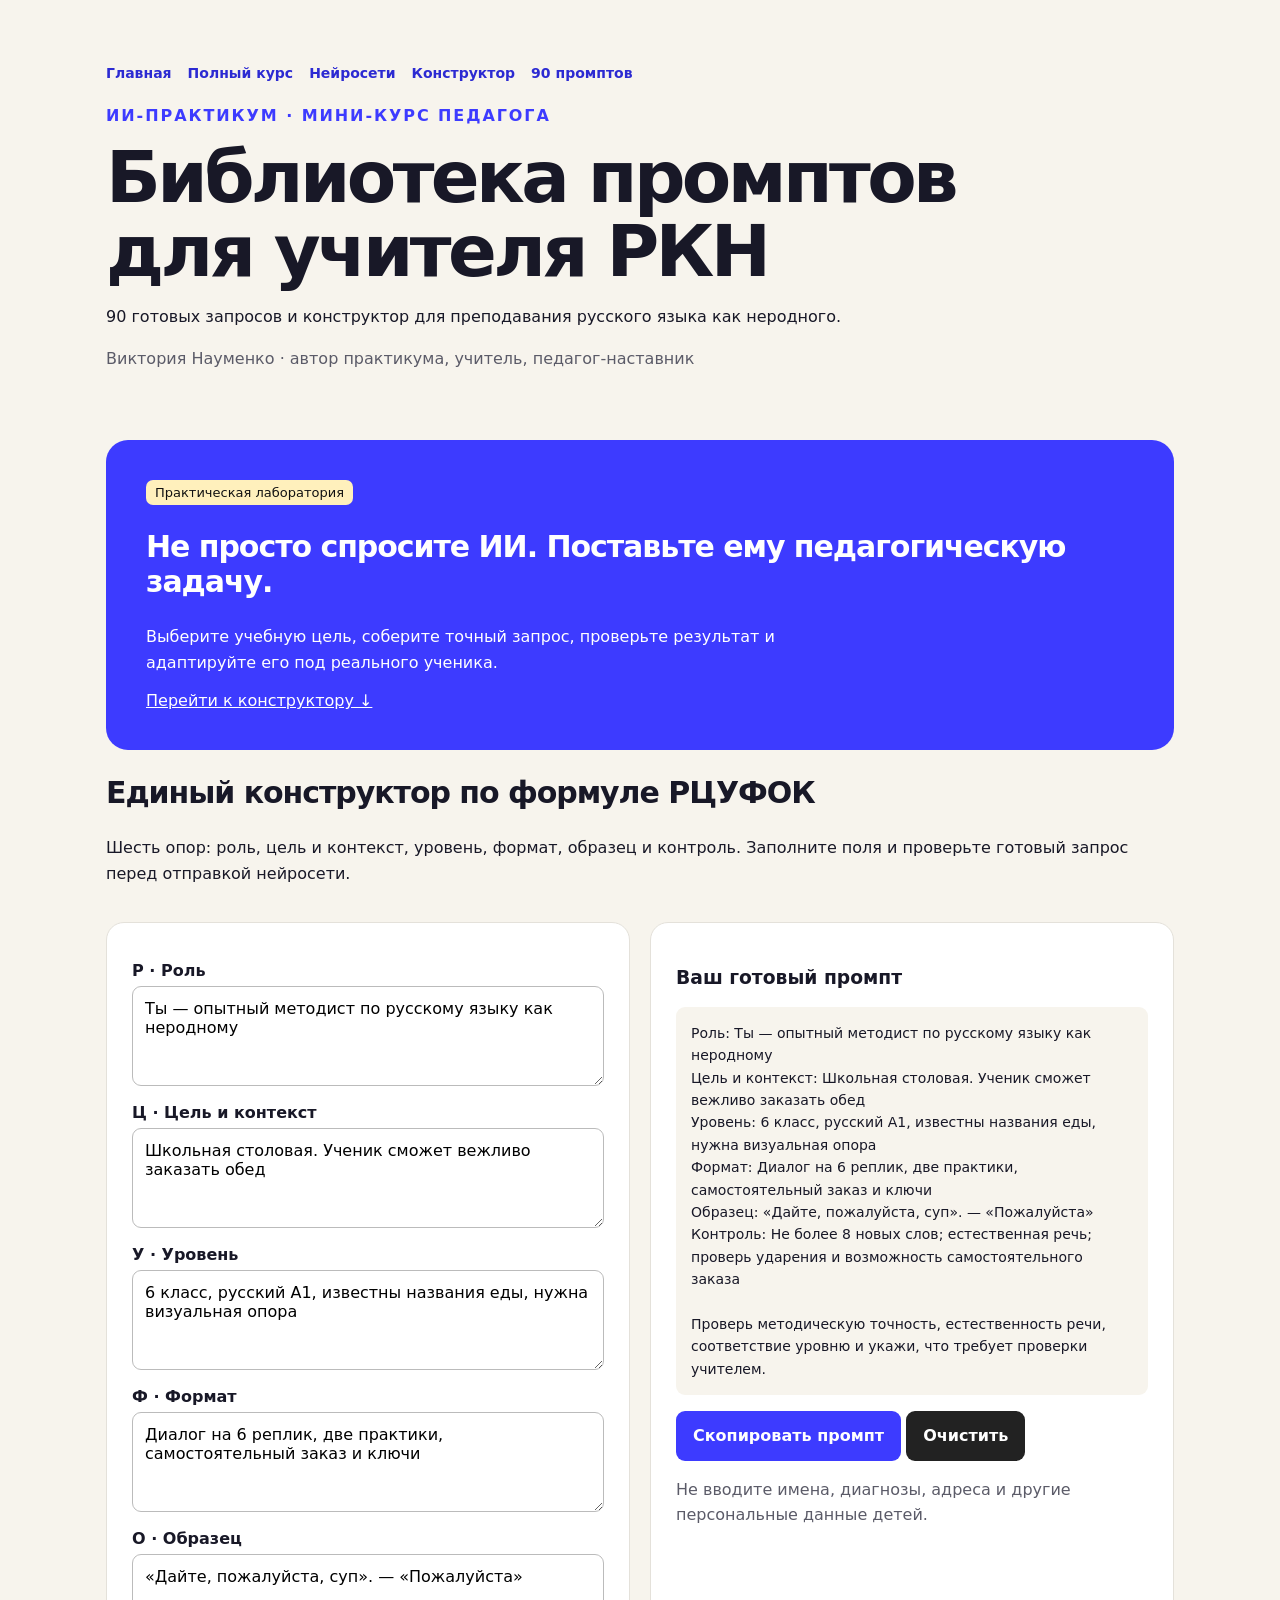
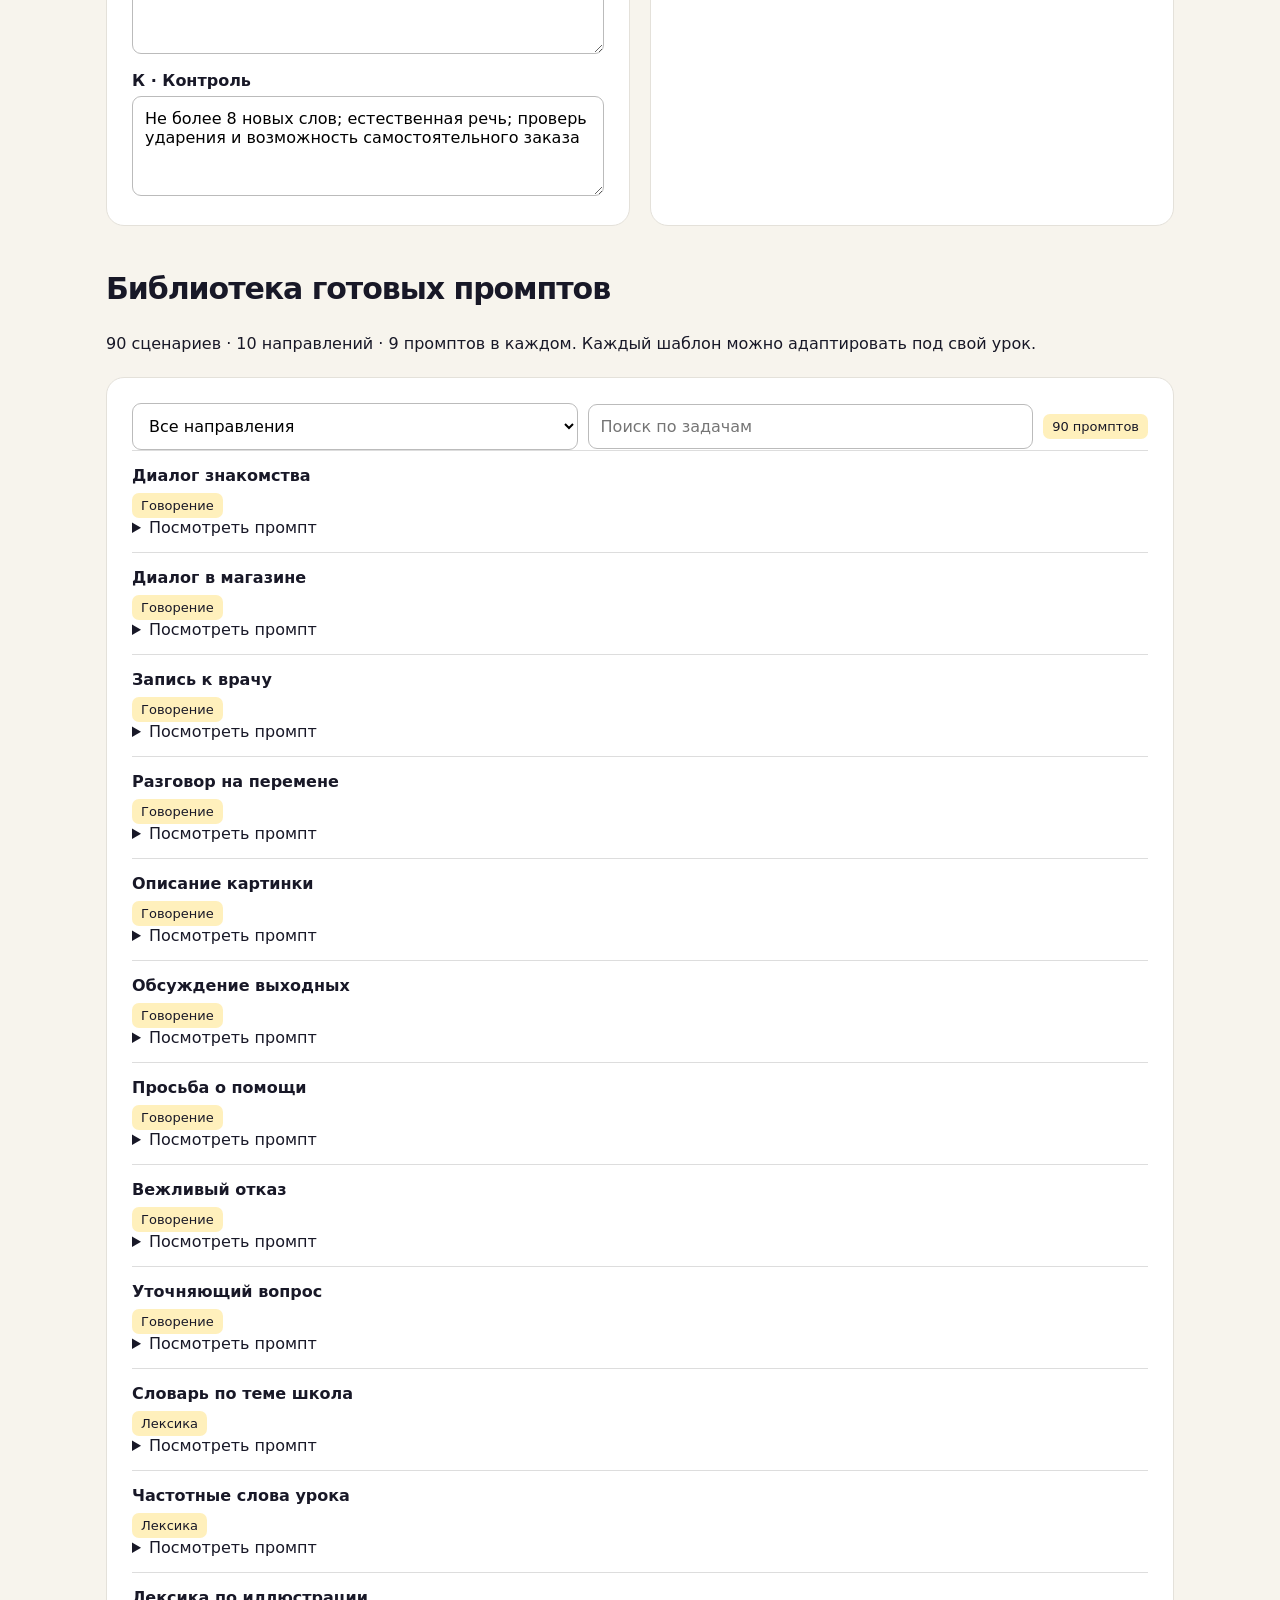
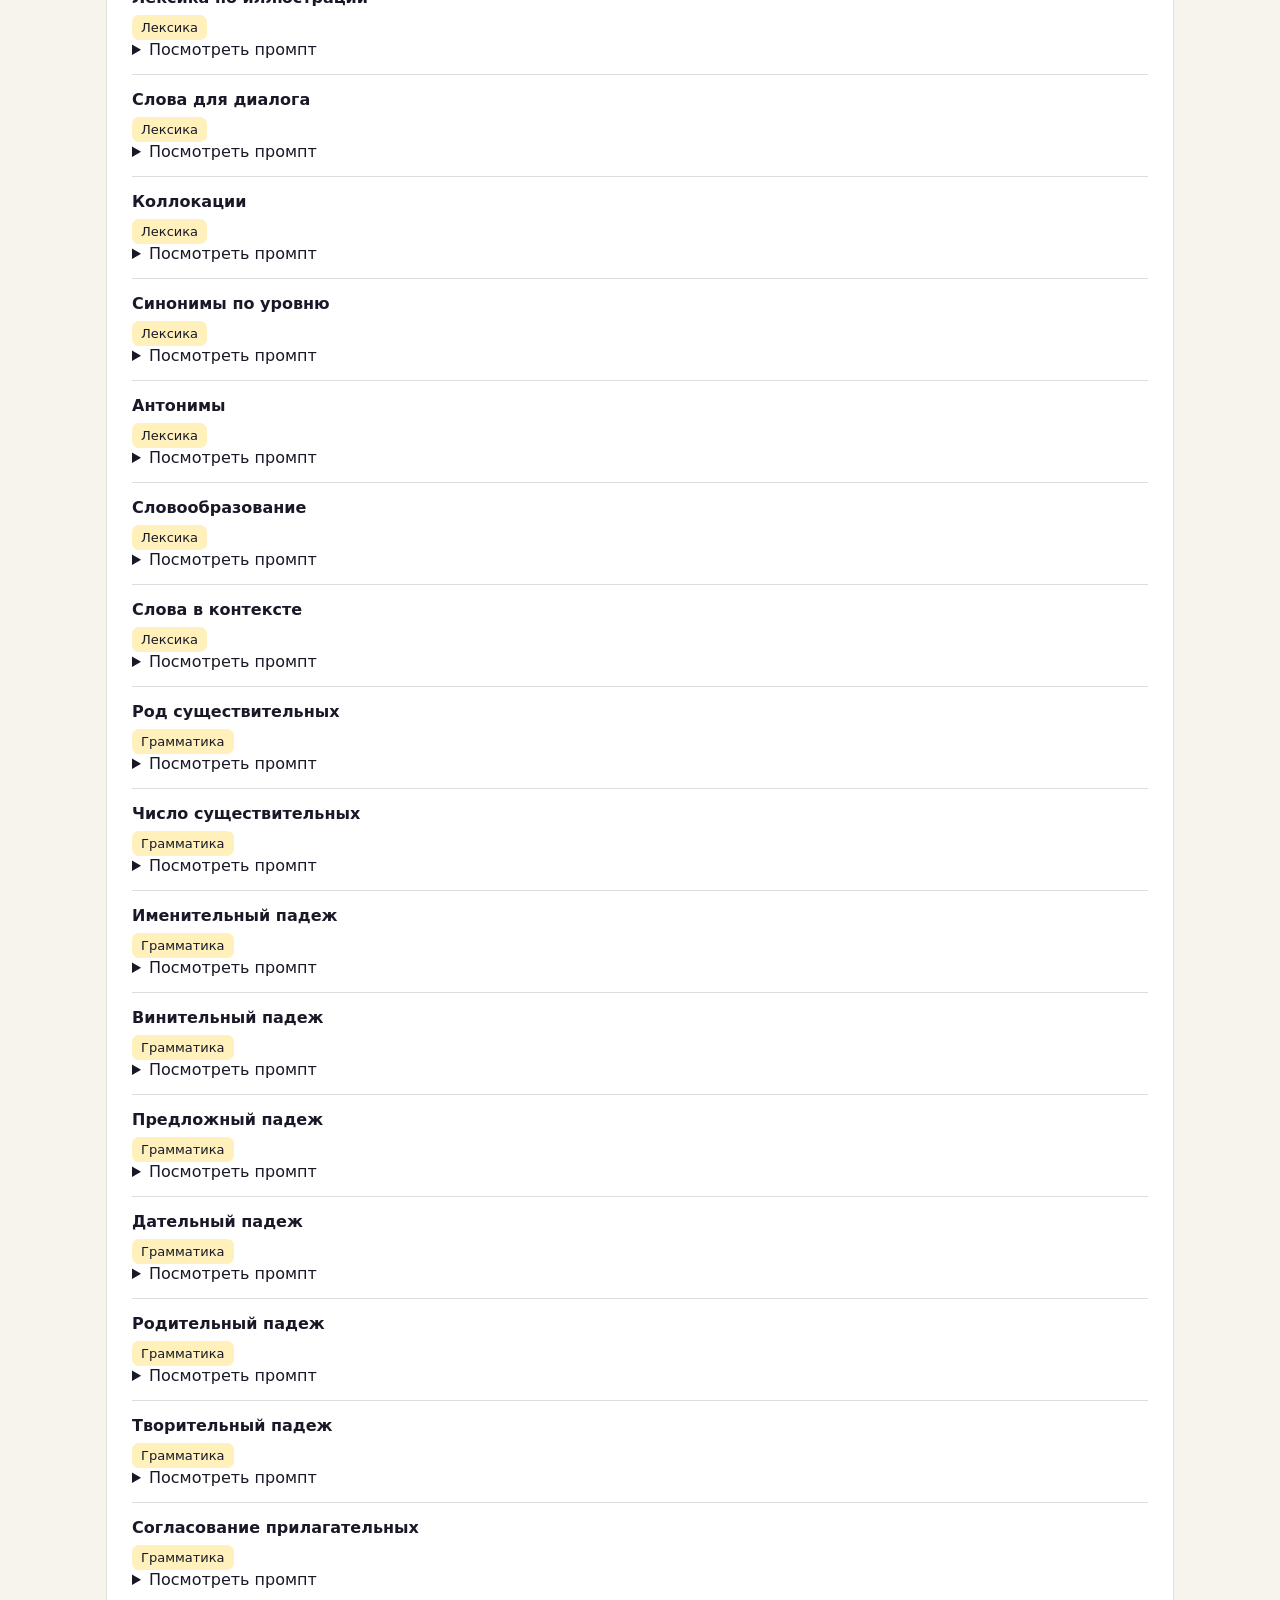
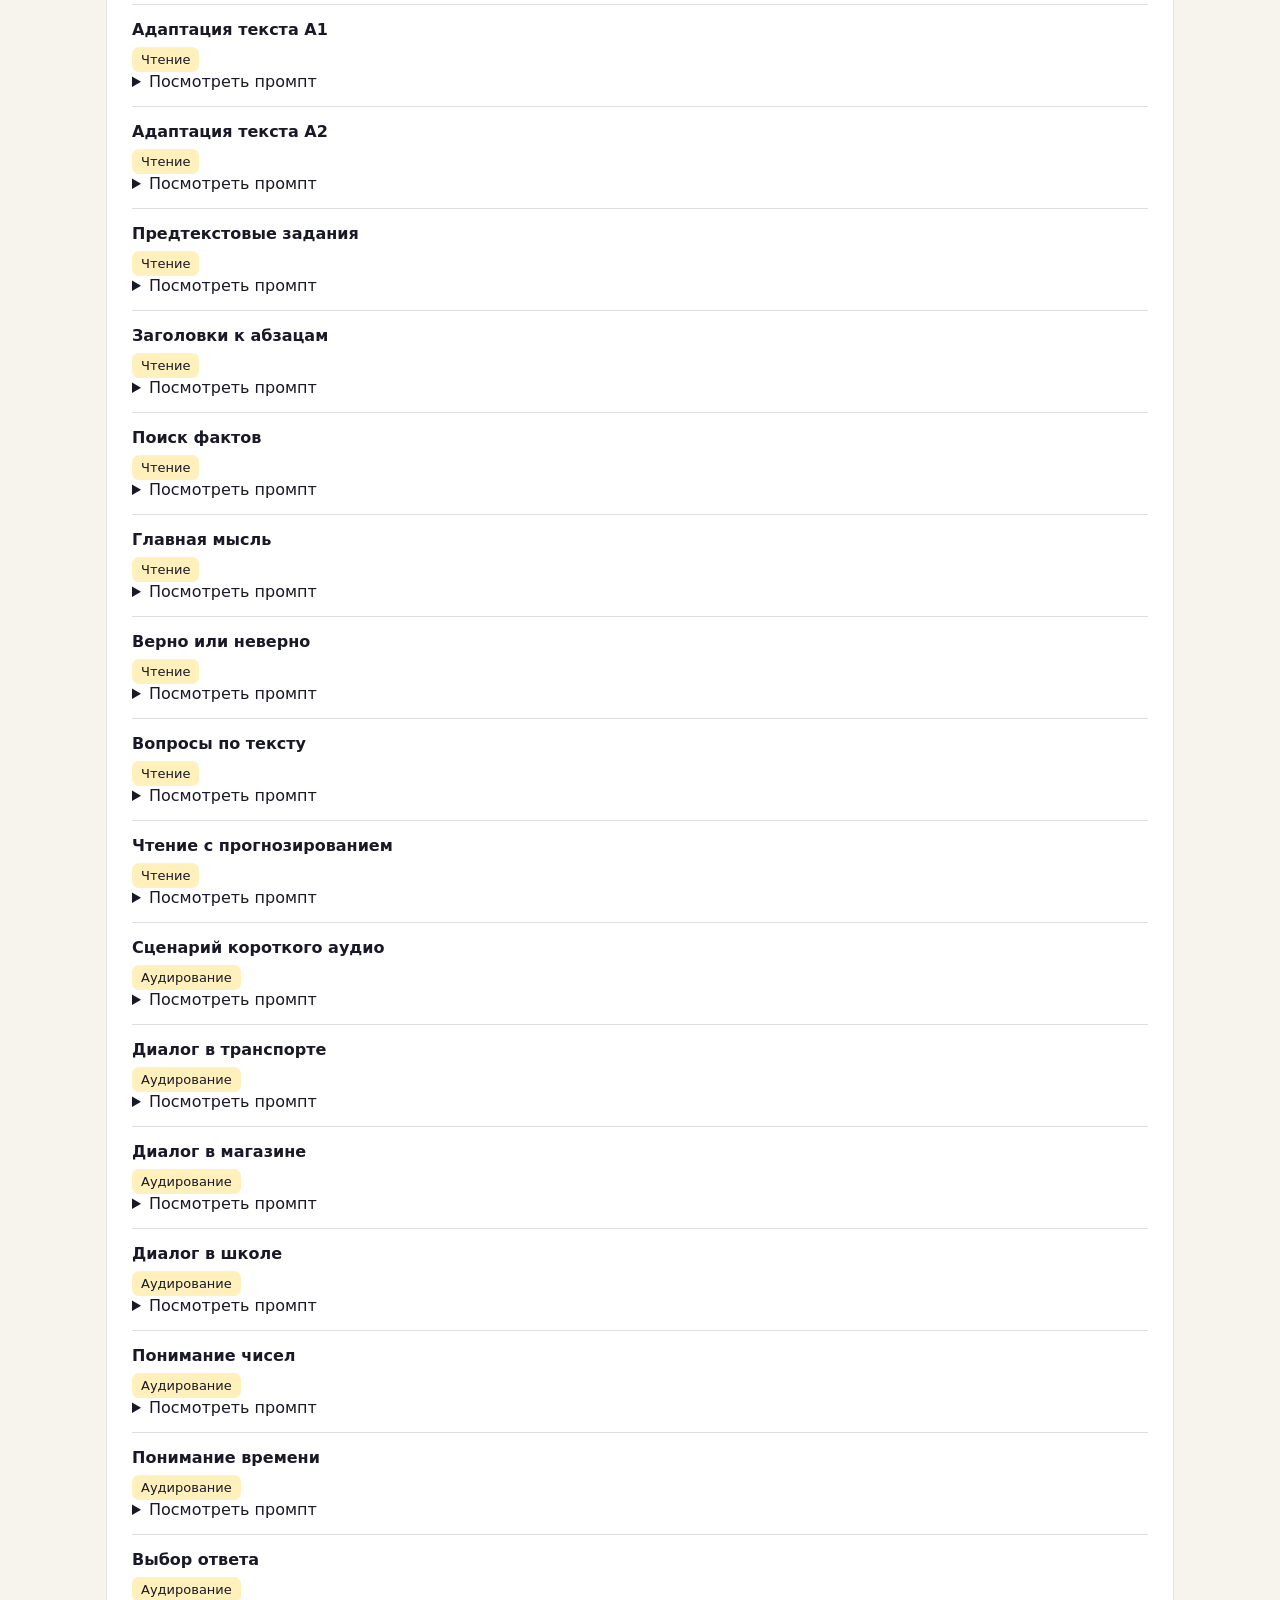
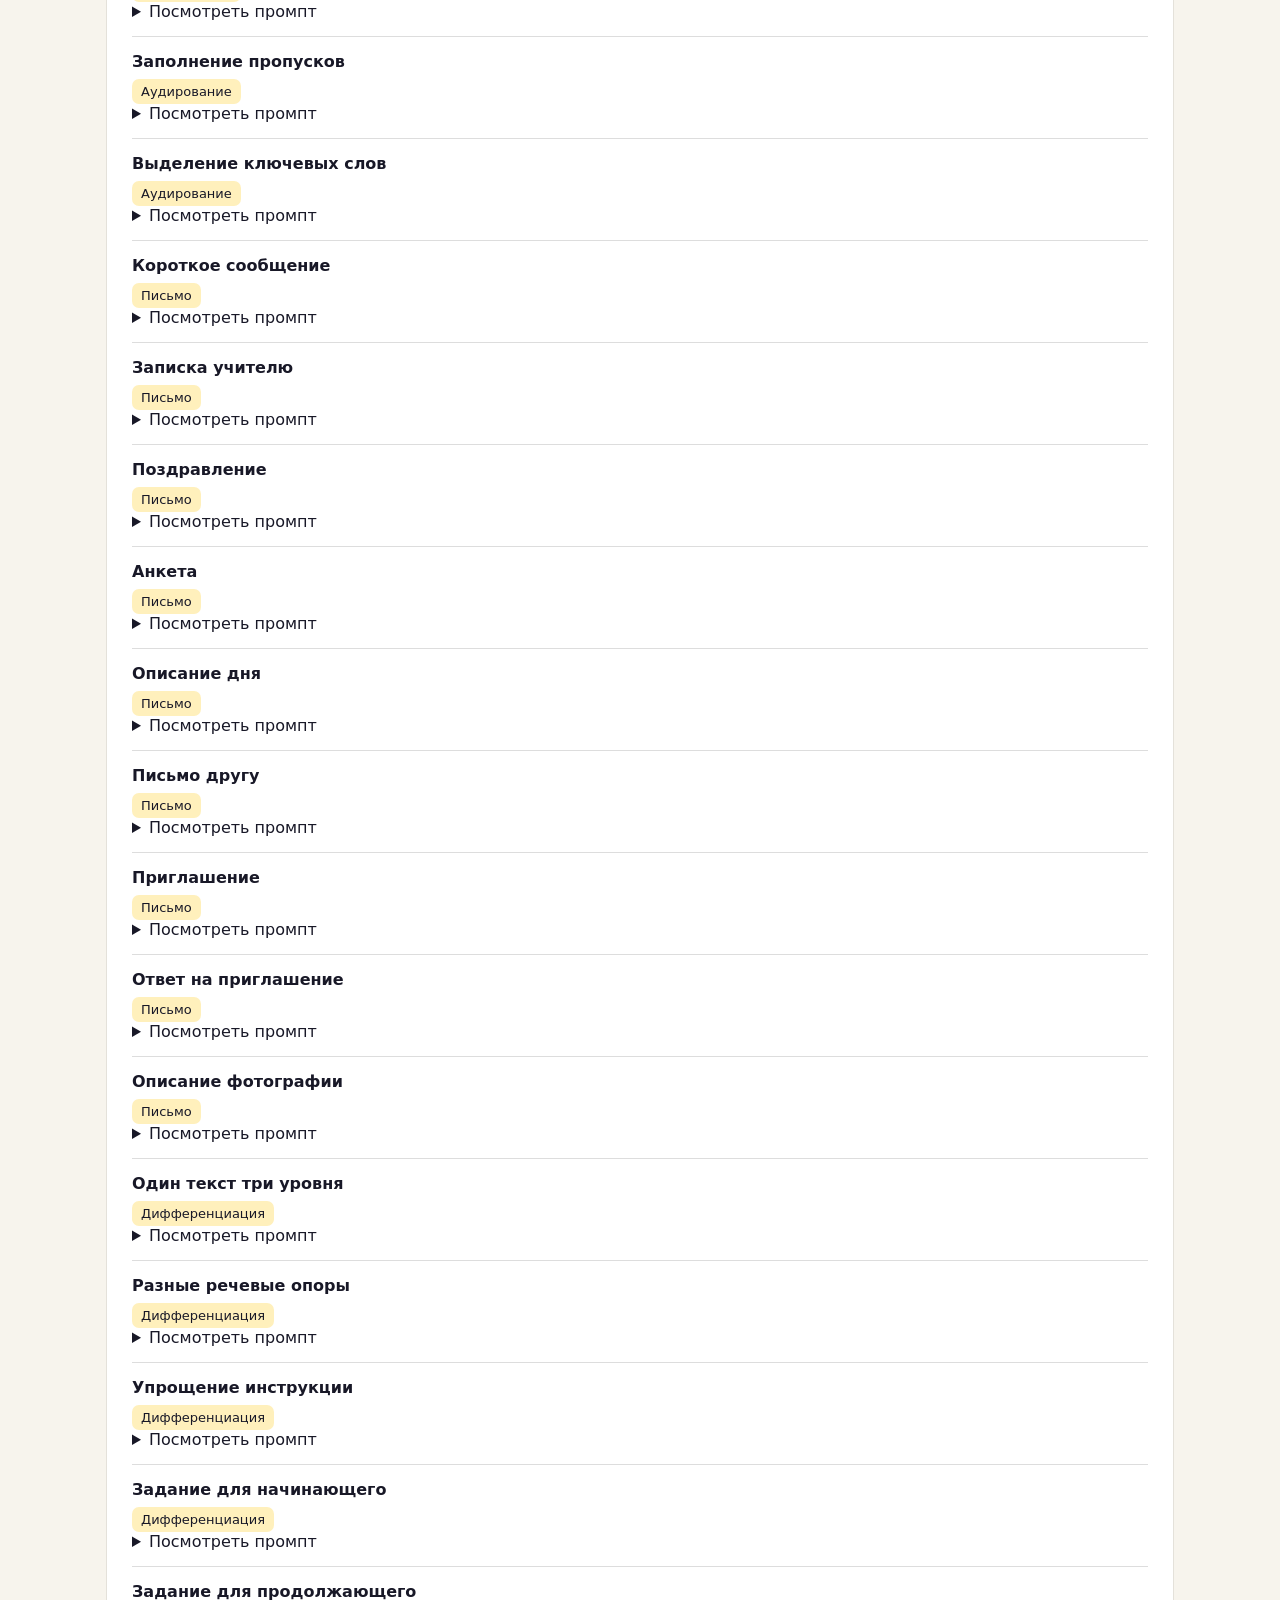
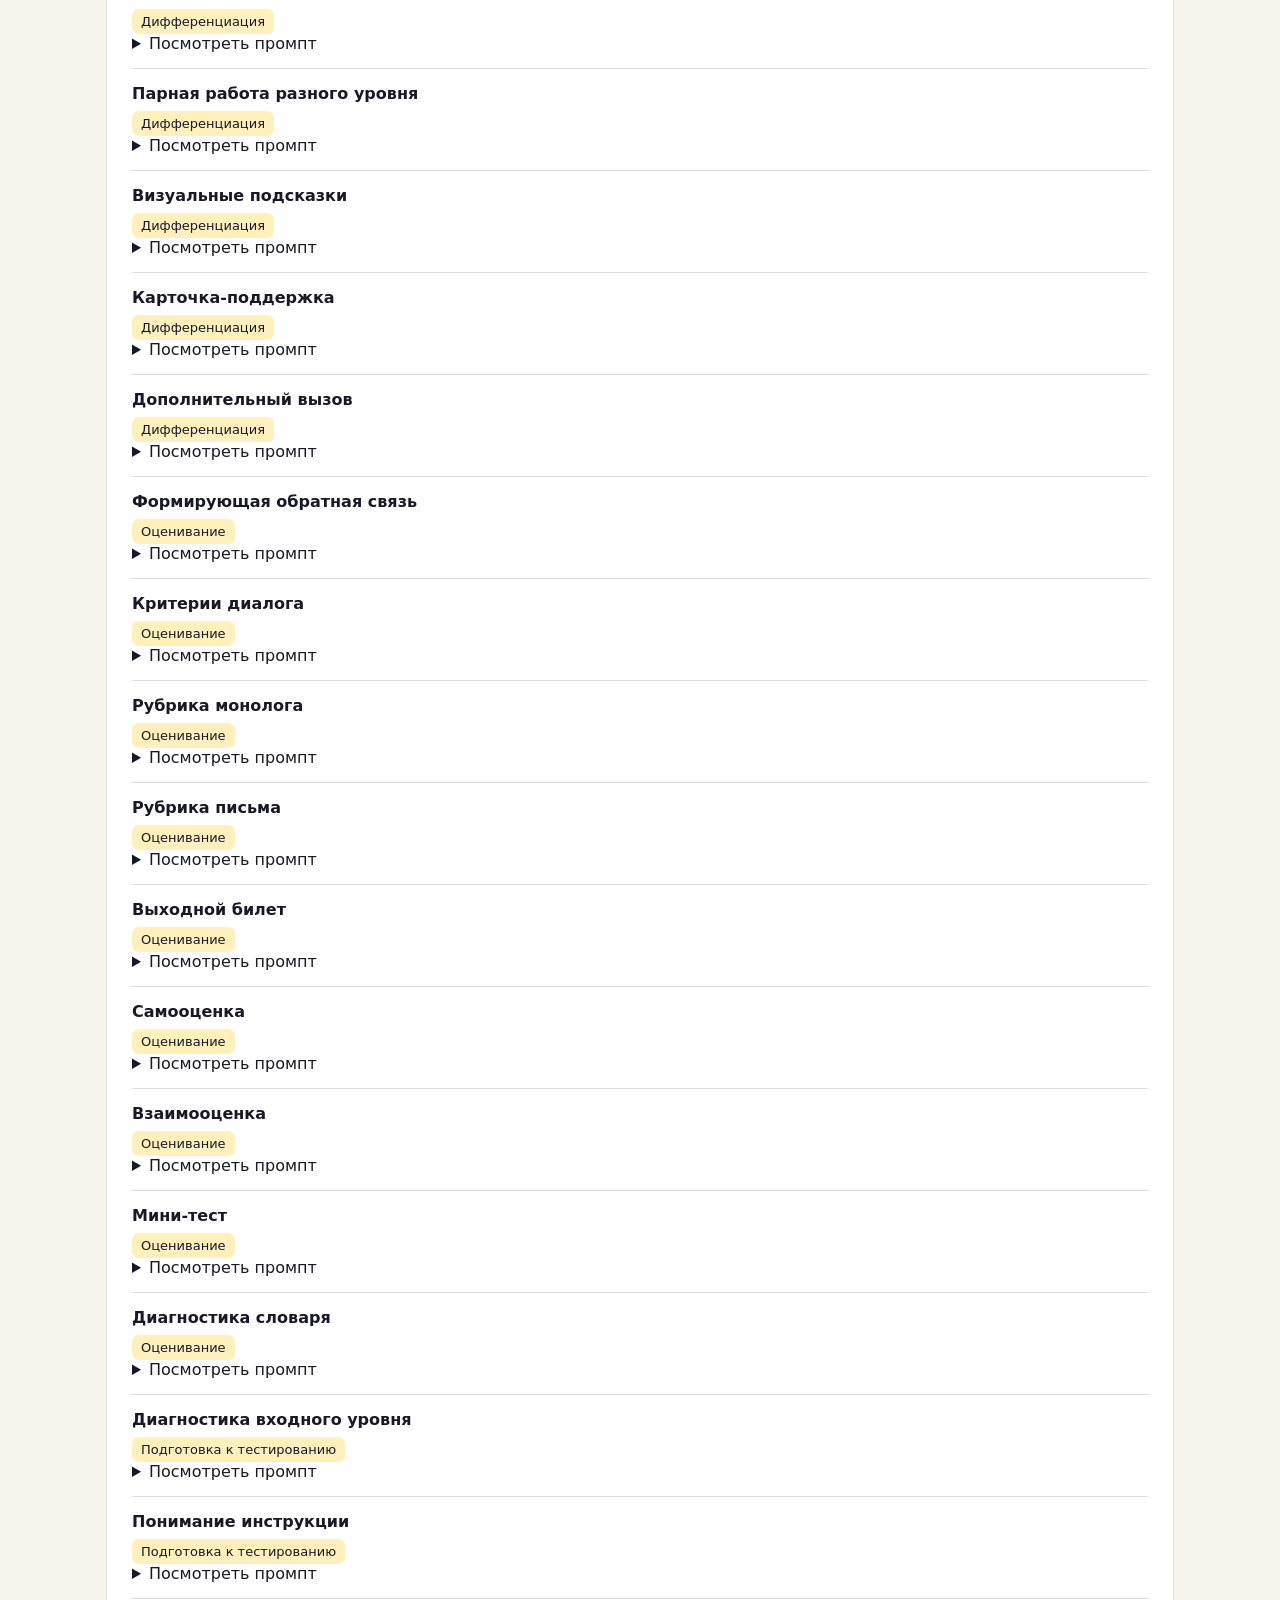
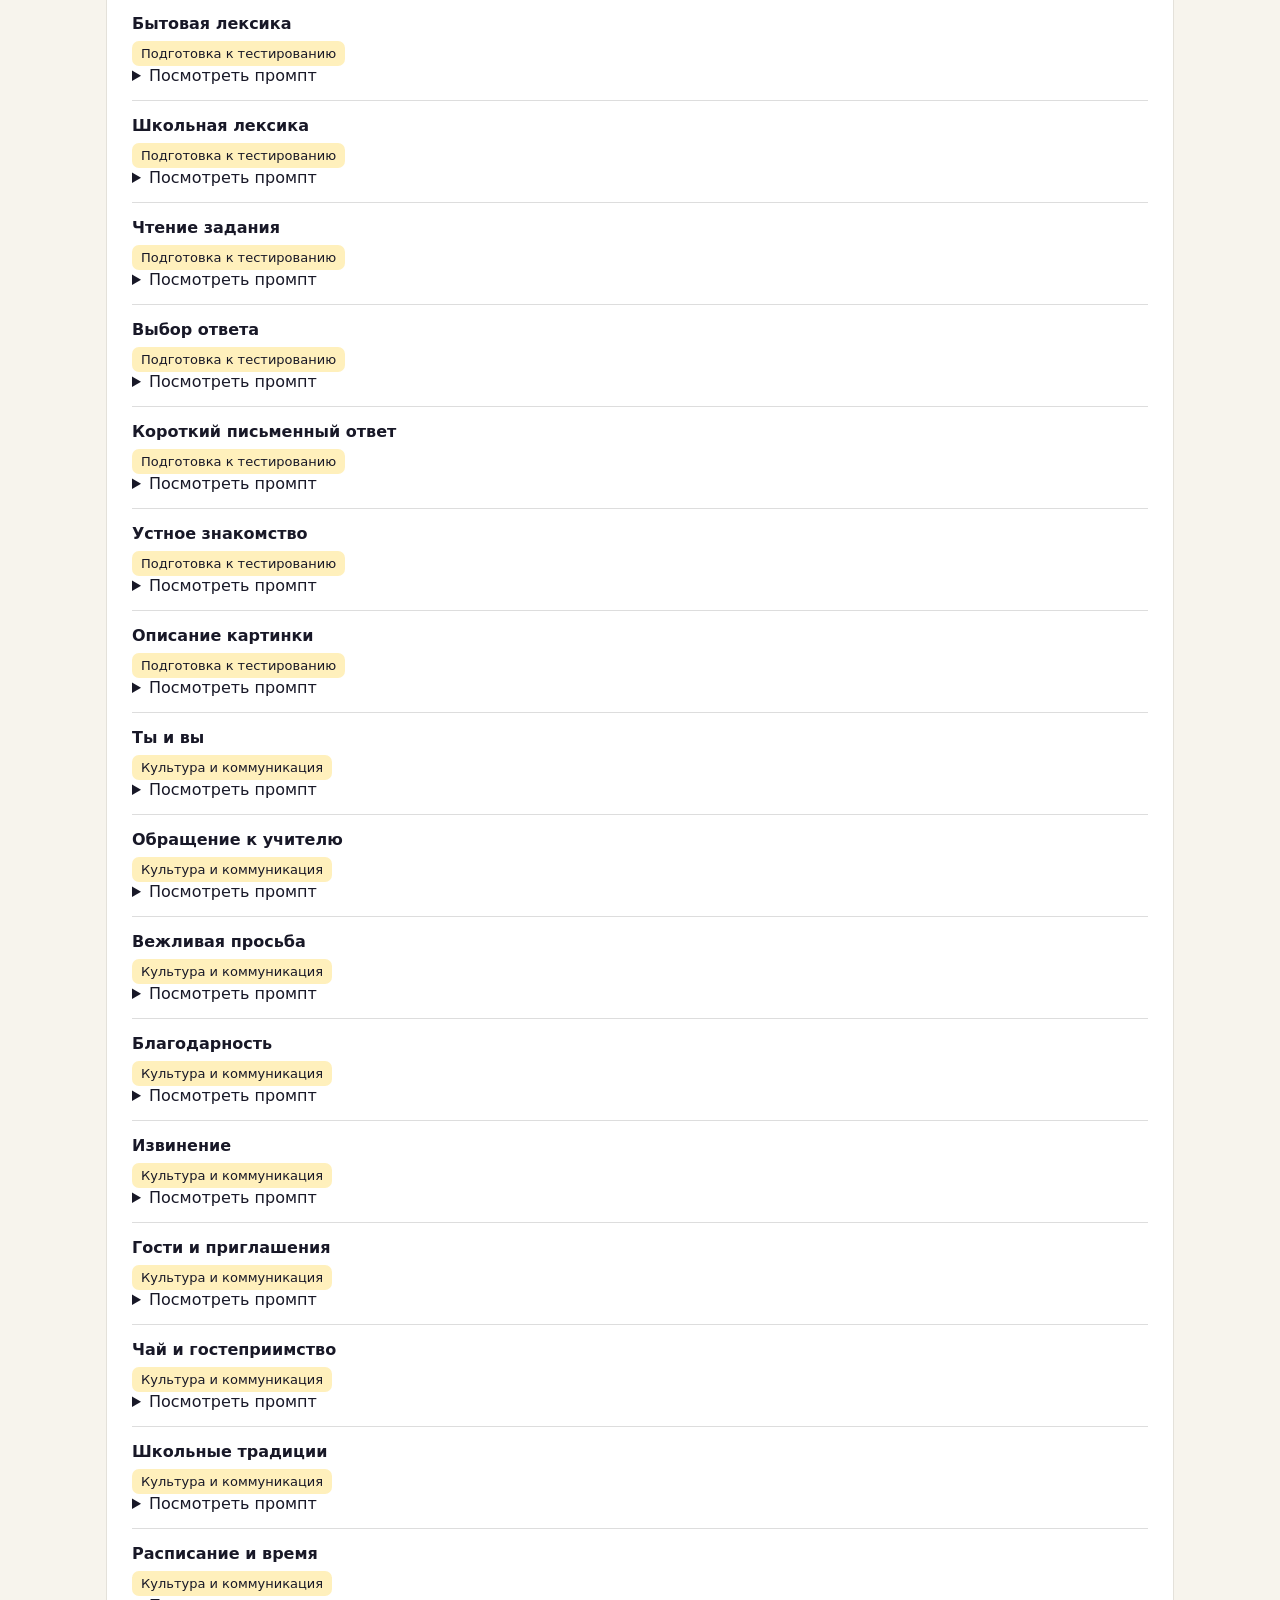
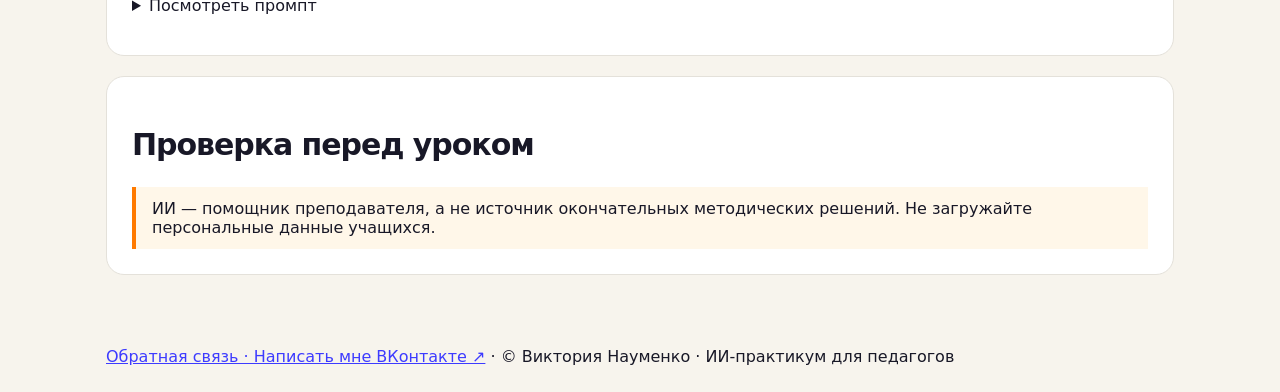
==== commit 98410f2a: "Remove redundant neural services section below prompt library" ====
--- a/docs/ai-lab.html
+++ b/docs/ai-lab.html
@@ -1 +1 @@
-<!doctype html><html lang="ru"><meta charset="utf-8"><meta name="viewport" content="width=device-width,initial-scale=1"><title>ИИ-лаборатория педагога — Виктория Науменко</title><style>:root{font-family:system-ui,-apple-system,sans-serif;color:#181827;background:#f7f4ed}*{box-sizing:border-box}body{margin:0}header,main,footer{max-width:1120px;margin:auto;padding:26px}header{padding-top:65px}h1{font-size:clamp(35px,6vw,72px);line-height:1.03;letter-spacing:-.05em;margin:15px 0}h2{font-size:30px;letter-spacing:-.035em}p{line-height:1.6}.eyebrow{color:#3d3bff;font-weight:800;text-transform:uppercase;letter-spacing:.12em}.hero{background:#3d3bff;color:white;padding:40px;border-radius:22px}.hero p{max-width:670px}.layout{display:grid;grid-template-columns:1fr 1fr;gap:20px}.panel{background:white;padding:25px;border-radius:18px;border:1px solid #e4e1da;margin:20px 0}label{display:block;font-weight:700;margin:13px 0 6px}input,textarea,select{font:inherit;width:100%;padding:12px;border:1px solid #bbb;border-radius:9px;background:#fff}textarea{min-height:100px}button,.btn{font:inherit;background:#3d3bff;color:white;border:0;border-radius:9px;padding:12px 17px;cursor:pointer;font-weight:700}button:focus-visible,a:focus-visible,input:focus-visible,select:focus-visible{outline:3px solid #ff4fa3;outline-offset:3px}.secondary{background:#222}a{color:#3d3bff}.chip{display:inline-block;background:#fff0bc;padding:5px 9px;border-radius:7px;font-size:13px}.item{border-top:1px solid #ddd;padding:15px 0}.item strong{display:block;margin-bottom:8px}.item pre,#result{white-space:pre-wrap;overflow-wrap:anywhere;background:#f7f4ed;padding:15px;border-radius:9px;font:14px/1.6 system-ui}.controls{display:flex;gap:10px;flex-wrap:wrap;align-items:center}.controls select,.controls input{width:auto;flex:1;min-width:180px}.muted{color:#5b5b68}.service{border-bottom:1px solid #ddd;padding:14px 0}.service a{font-weight:700}.notice{border-left:4px solid #ff7a00;padding:12px 16px;background:#fff7e9}@media(max-width:760px){.layout{grid-template-columns:1fr}header{padding-top:30px}.hero{padding:24px}} .lab-nav{display:flex;gap:16px;flex-wrap:wrap;margin-bottom:25px}.lab-nav a{font-size:14px;font-weight:750;color:#2c2ad2;text-decoration:none}.lab-nav a:hover{text-decoration:underline}#constructor,#library{scroll-margin-top:18px}</style><header><nav class="lab-nav" aria-label="Основная навигация"><a href="index.html">Главная</a><a href="course.html">Полный курс</a><a href="tools.html">Нейросети</a><a href="#constructor">Конструктор</a><a href="#library">90 промптов</a></nav><div class="eyebrow">ИИ-практикум · мини-курс педагога</div><h1>Библиотека промптов<br>для учителя РКН</h1><p>90 готовых запросов и конструктор для преподавания русского языка как неродного.</p><p class="muted">Виктория Науменко · автор практикума, учитель, педагог-наставник</p></header><main><section class="hero"><span class="chip" style="color:#111">Практическая лаборатория</span><h2>Не просто спросите ИИ. Поставьте ему педагогическую задачу.</h2><p>Выберите учебную цель, соберите точный запрос, проверьте результат и адаптируйте его под реального ученика.</p><a href="#constructor" style="color:white">Перейти к конструктору ↓</a></section><section id="constructor"><h2>Единый конструктор по формуле РЦУФОК</h2><p>Шесть опор: роль, цель и контекст, уровень, формат, образец и контроль. Заполните поля и проверьте готовый запрос перед отправкой нейросети.</p><div class="layout"><div class="panel" id="fields"></div><div class="panel"><h3>Ваш готовый промпт</h3><div id="result" aria-live="polite">Заполните поля слева.</div><p><button id="copy">Скопировать промпт</button> <button id="reset" class="secondary">Очистить</button></p><p class="muted">Не вводите имена, диагнозы, адреса и другие персональные данные детей.</p></div></div></section><section id="library"><h2>Библиотека готовых промптов</h2><p>90 сценариев · 10 направлений · 9 промптов в каждом. Каждый шаблон можно адаптировать под свой урок.</p><div class="panel"><div class="controls"><select id="category" aria-label="Категория"><option value="">Все направления</option></select><input id="search" placeholder="Поиск по задачам" aria-label="Поиск"><span id="count" class="chip"></span></div><div id="items"></div></div></section><section><h2>Нейросети для практикума</h2><p>Российские и китайские сервисы. Доступность без VPN зависит от региона, провайдера, регистрации и текущих правил; проверяйте перед занятием.</p><div class="panel" id="services"></div></section><section class="panel"><h2>Проверка перед уроком</h2><div class="notice">ИИ — помощник преподавателя, а не источник окончательных методических решений. Не загружайте персональные данные учащихся.</div><div id="checks"></div></section></main><footer><a href="https://vk.ru/designingthefuture" target="_blank" rel="noopener noreferrer">Обратная связь · Написать мне ВКонтакте ↗</a> · © Виктория Науменко · ИИ-практикум для педагогов</footer><script>const prompts=[{"category":"Говорение","task":"Диалог знакомства","prompt":"Ты — методист по русскому языку как неродному. Разработай материал «Диалог знакомства» для учащихся уровня [A1/A2], возраст [возраст], родной язык [язык], контекст [ситуация]. Цель: после задания ученик сможет [наблюдаемое речевое действие]. Подготовь короткий диалог и три коммуникативных задания. Используй естественный современный русский, ограничь новую лексику до [число] единиц, добавь ударения в новых сложных словах. Дай инструкцию ученику простым языком, ключи, критерии успешности и адаптацию для ученика, которому нужна дополнительная опора. Не выдумывай нормативные требования; пометь, что преподаватель должен проверить.\n\nМетодический акцент именно этого сценария: пары реплик с постепенным снятием опоры. Дай (1) наблюдаемую цель, (2) короткий образец, (3) управляемую практику, (4) самостоятельное речевое действие, (5) критерии и ключи там, где они уместны. Не подменяй коммуникативную задачу механическим упражнением. Укажи, что учителю следует проверить."},{"category":"Говорение","task":"Диалог в магазине","prompt":"Ты — методист по русскому языку как неродному. Разработай материал «Диалог в магазине» для учащихся уровня [A1/A2], возраст [возраст], родной язык [язык], контекст [ситуация]. Цель: после задания ученик сможет [наблюдаемое речевое действие]. Подготовь пошаговую работу от образца к самостоятельной речи. Используй естественный современный русский, ограничь новую лексику до [число] единиц, добавь ударения в новых сложных словах. Дай инструкцию ученику простым языком, ключи, критерии успешности и адаптацию для ученика, которому нужна дополнительная опора. Не выдумывай нормативные требования; пометь, что преподаватель должен проверить.\n\nМетодический акцент именно этого сценария: ролевая карточка для двух участников. Дай (1) наблюдаемую цель, (2) короткий образец, (3) управляемую практику, (4) самостоятельное речевое действие, (5) критерии и ключи там, где они уместны. Не подменяй коммуникативную задачу механическим упражнением. Укажи, что учителю следует проверить."},{"category":"Говорение","task":"Запись к врачу","prompt":"Ты — методист по русскому языку как неродному. Разработай материал «Запись к врачу» для учащихся уровня [A1/A2], возраст [возраст], родной язык [язык], контекст [ситуация]. Цель: после задания ученик сможет [наблюдаемое речевое действие]. Подготовь материал для парной работы и проверку понимания. Используй естественный современный русский, ограничь новую лексику до [число] единиц, добавь ударения в новых сложных словах. Дай инструкцию ученику простым языком, ключи, критерии успешности и адаптацию для ученика, которому нужна дополнительная опора. Не выдумывай нормативные требования; пометь, что преподаватель должен проверить.\n\nМетодический акцент именно этого сценария: модель уточняющего вопроса. Дай (1) наблюдаемую цель, (2) короткий образец, (3) управляемую практику, (4) самостоятельное речевое действие, (5) критерии и ключи там, где они уместны. Не подменяй коммуникативную задачу механическим упражнением. Укажи, что учителю следует проверить."},{"category":"Говорение","task":"Разговор на перемене","prompt":"Ты — методист по русскому языку как неродному. Разработай материал «Разговор на перемене» для учащихся уровня [A1/A2], возраст [возраст], родной язык [язык], контекст [ситуация]. Цель: после задания ученик сможет [наблюдаемое речевое действие]. Подготовь короткий диалог и три коммуникативных задания. Используй естественный современный русский, ограничь новую лексику до [число] единиц, добавь ударения в новых сложных словах. Дай инструкцию ученику простым языком, ключи, критерии успешности и адаптацию для ученика, которому нужна дополнительная опора. Не выдумывай нормативные требования; пометь, что преподаватель должен проверить.\n\nМетодический акцент именно этого сценария: переход от описания к собственной реплике. Дай (1) наблюдаемую цель, (2) короткий образец, (3) управляемую практику, (4) самостоятельное речевое действие, (5) критерии и ключи там, где они уместны. Не подменяй коммуникативную задачу механическим упражнением. Укажи, что учителю следует проверить."},{"category":"Говорение","task":"Описание картинки","prompt":"Ты — методист по русскому языку как неродному. Разработай материал «Описание картинки» для учащихся уровня [A1/A2], возраст [возраст], родной язык [язык], контекст [ситуация]. Цель: после задания ученик сможет [наблюдаемое речевое действие]. Подготовь пошаговую работу от образца к самостоятельной речи. Используй естественный современный русский, ограничь новую лексику до [число] единиц, добавь ударения в новых сложных словах. Дай инструкцию ученику простым языком, ключи, критерии успешности и адаптацию для ученика, которому нужна дополнительная опора. Не выдумывай нормативные требования; пометь, что преподаватель должен проверить.\n\nМетодический акцент именно этого сценария: вариант для парной работы. Дай (1) наблюдаемую цель, (2) короткий образец, (3) управляемую практику, (4) самостоятельное речевое действие, (5) критерии и ключи там, где они уместны. Не подменяй коммуникативную задачу механическим упражнением. Укажи, что учителю следует проверить."},{"category":"Говорение","task":"Обсуждение выходных","prompt":"Ты — методист по русскому языку как неродному. Разработай материал «Обсуждение выходных» для учащихся уровня [A1/A2], возраст [возраст], родной язык [язык], контекст [ситуация]. Цель: после задания ученик сможет [наблюдаемое речевое действие]. Подготовь материал для парной работы и проверку понимания. Используй естественный современный русский, ограничь новую лексику до [число] единиц, добавь ударения в новых сложных словах. Дай инструкцию ученику простым языком, ключи, критерии успешности и адаптацию для ученика, которому нужна дополнительная опора. Не выдумывай нормативные требования; пометь, что преподаватель должен проверить.\n\nМетодический акцент именно этого сценария: три возможных ответа разной степени самостоятельности. Дай (1) наблюдаемую цель, (2) короткий образец, (3) управляемую практику, (4) самостоятельное речевое действие, (5) критерии и ключи там, где они уместны. Не подменяй коммуникативную задачу механическим упражнением. Укажи, что учителю следует проверить."},{"category":"Говорение","task":"Просьба о помощи","prompt":"Ты — методист по русскому языку как неродному. Разработай материал «Просьба о помощи» для учащихся уровня [A1/A2], возраст [возраст], родной язык [язык], контекст [ситуация]. Цель: после задания ученик сможет [наблюдаемое речевое действие]. Подготовь короткий диалог и три коммуникативных задания. Используй естественный современный русский, ограничь новую лексику до [число] единиц, добавь ударения в новых сложных словах. Дай инструкцию ученику простым языком, ключи, критерии успешности и адаптацию для ученика, которому нужна дополнительная опора. Не выдумывай нормативные требования; пометь, что преподаватель должен проверить.\n\nМетодический акцент именно этого сценария: короткая репетиция и новый контекст. Дай (1) наблюдаемую цель, (2) короткий образец, (3) управляемую практику, (4) самостоятельное речевое действие, (5) критерии и ключи там, где они уместны. Не подменяй коммуникативную задачу механическим упражнением. Укажи, что учителю следует проверить."},{"category":"Говорение","task":"Вежливый отказ","prompt":"Ты — методист по русскому языку как неродному. Разработай материал «Вежливый отказ» для учащихся уровня [A1/A2], возраст [возраст], родной язык [язык], контекст [ситуация]. Цель: после задания ученик сможет [наблюдаемое речевое действие]. Подготовь пошаговую работу от образца к самостоятельной речи. Используй естественный современный русский, ограничь новую лексику до [число] единиц, добавь ударения в новых сложных словах. Дай инструкцию ученику простым языком, ключи, критерии успешности и адаптацию для ученика, которому нужна дополнительная опора. Не выдумывай нормативные требования; пометь, что преподаватель должен проверить.\n\nМетодический акцент именно этого сценария: вежливость и уместность в ситуации. Дай (1) наблюдаемую цель, (2) короткий образец, (3) управляемую практику, (4) самостоятельное речевое действие, (5) критерии и ключи там, где они уместны. Не подменяй коммуникативную задачу механическим упражнением. Укажи, что учителю следует проверить."},{"category":"Говорение","task":"Уточняющий вопрос","prompt":"Ты — методист по русскому языку как неродному. Разработай материал «Уточняющий вопрос» для учащихся уровня [A1/A2], возраст [возраст], родной язык [язык], контекст [ситуация]. Цель: после задания ученик сможет [наблюдаемое речевое действие]. Подготовь материал для парной работы и проверку понимания. Используй естественный современный русский, ограничь новую лексику до [число] единиц, добавь ударения в новых сложных словах. Дай инструкцию ученику простым языком, ключи, критерии успешности и адаптацию для ученика, которому нужна дополнительная опора. Не выдумывай нормативные требования; пометь, что преподаватель должен проверить.\n\nМетодический акцент именно этого сценария: проверка успешности коммуникации. Дай (1) наблюдаемую цель, (2) короткий образец, (3) управляемую практику, (4) самостоятельное речевое действие, (5) критерии и ключи там, где они уместны. Не подменяй коммуникативную задачу механическим упражнением. Укажи, что учителю следует проверить."},{"category":"Лексика","task":"Словарь по теме школа","prompt":"Ты — методист по русскому языку как неродному. Разработай материал «Словарь по теме школа» для учащихся уровня [A1/A2], возраст [возраст], родной язык [язык], контекст [ситуация]. Цель: после задания ученик сможет [наблюдаемое речевое действие]. Подготовь короткий диалог и три коммуникативных задания. Используй естественный современный русский, ограничь новую лексику до [число] единиц, добавь ударения в новых сложных словах. Дай инструкцию ученику простым языком, ключи, критерии успешности и адаптацию для ученика, которому нужна дополнительная опора. Не выдумывай нормативные требования; пометь, что преподаватель должен проверить.\n\nМетодический акцент именно этого сценария: отбор частотной лексики. Дай (1) наблюдаемую цель, (2) короткий образец, (3) управляемую практику, (4) самостоятельное речевое действие, (5) критерии и ключи там, где они уместны. Не подменяй коммуникативную задачу механическим упражнением. Укажи, что учителю следует проверить."},{"category":"Лексика","task":"Частотные слова урока","prompt":"Ты — методист по русскому языку как неродному. Разработай материал «Частотные слова урока» для учащихся уровня [A1/A2], возраст [возраст], родной язык [язык], контекст [ситуация]. Цель: после задания ученик сможет [наблюдаемое речевое действие]. Подготовь пошаговую работу от образца к самостоятельной речи. Используй естественный современный русский, ограничь новую лексику до [число] единиц, добавь ударения в новых сложных словах. Дай инструкцию ученику простым языком, ключи, критерии успешности и адаптацию для ученика, которому нужна дополнительная опора. Не выдумывай нормативные требования; пометь, что преподаватель должен проверить.\n\nМетодический акцент именно этого сценария: контекстуальные словосочетания. Дай (1) наблюдаемую цель, (2) короткий образец, (3) управляемую практику, (4) самостоятельное речевое действие, (5) критерии и ключи там, где они уместны. Не подменяй коммуникативную задачу механическим упражнением. Укажи, что учителю следует проверить."},{"category":"Лексика","task":"Лексика по иллюстрации","prompt":"Ты — методист по русскому языку как неродному. Разработай материал «Лексика по иллюстрации» для учащихся уровня [A1/A2], возраст [возраст], родной язык [язык], контекст [ситуация]. Цель: после задания ученик сможет [наблюдаемое речевое действие]. Подготовь материал для парной работы и проверку понимания. Используй естественный современный русский, ограничь новую лексику до [число] единиц, добавь ударения в новых сложных словах. Дай инструкцию ученику простым языком, ключи, критерии успешности и адаптацию для ученика, которому нужна дополнительная опора. Не выдумывай нормативные требования; пометь, что преподаватель должен проверить.\n\nМетодический акцент именно этого сценария: подписи к изображениям. Дай (1) наблюдаемую цель, (2) короткий образец, (3) управляемую практику, (4) самостоятельное речевое действие, (5) критерии и ключи там, где они уместны. Не подменяй коммуникативную задачу механическим упражнением. Укажи, что учителю следует проверить."},{"category":"Лексика","task":"Слова для диалога","prompt":"Ты — методист по русскому языку как неродному. Разработай материал «Слова для диалога» для учащихся уровня [A1/A2], возраст [возраст], родной язык [язык], контекст [ситуация]. Цель: после задания ученик сможет [наблюдаемое речевое действие]. Подготовь короткий диалог и три коммуникативных задания. Используй естественный современный русский, ограничь новую лексику до [число] единиц, добавь ударения в новых сложных словах. Дай инструкцию ученику простым языком, ключи, критерии успешности и адаптацию для ученика, которому нужна дополнительная опора. Не выдумывай нормативные требования; пометь, что преподаватель должен проверить.\n\nМетодический акцент именно этого сценария: слова для реального диалога. Дай (1) наблюдаемую цель, (2) короткий образец, (3) управляемую практику, (4) самостоятельное речевое действие, (5) критерии и ключи там, где они уместны. Не подменяй коммуникативную задачу механическим упражнением. Укажи, что учителю следует проверить."},{"category":"Лексика","task":"Коллокации","prompt":"Ты — методист по русскому языку как неродному. Разработай материал «Коллокации» для учащихся уровня [A1/A2], возраст [возраст], родной язык [язык], контекст [ситуация]. Цель: после задания ученик сможет [наблюдаемое речевое действие]. Подготовь пошаговую работу от образца к самостоятельной речи. Используй естественный современный русский, ограничь новую лексику до [число] единиц, добавь ударения в новых сложных словах. Дай инструкцию ученику простым языком, ключи, критерии успешности и адаптацию для ученика, которому нужна дополнительная опора. Не выдумывай нормативные требования; пометь, что преподаватель должен проверить.\n\nМетодический акцент именно этого сценария: типичные сочетания без кальки. Дай (1) наблюдаемую цель, (2) короткий образец, (3) управляемую практику, (4) самостоятельное речевое действие, (5) критерии и ключи там, где они уместны. Не подменяй коммуникативную задачу механическим упражнением. Укажи, что учителю следует проверить."},{"category":"Лексика","task":"Синонимы по уровню","prompt":"Ты — методист по русскому языку как неродному. Разработай материал «Синонимы по уровню» для учащихся уровня [A1/A2], возраст [возраст], родной язык [язык], контекст [ситуация]. Цель: после задания ученик сможет [наблюдаемое речевое действие]. Подготовь материал для парной работы и проверку понимания. Используй естественный современный русский, ограничь новую лексику до [число] единиц, добавь ударения в новых сложных словах. Дай инструкцию ученику простым языком, ключи, критерии успешности и адаптацию для ученика, которому нужна дополнительная опора. Не выдумывай нормативные требования; пометь, что преподаватель должен проверить.\n\nМетодический акцент именно этого сценария: контраст значений в контексте. Дай (1) наблюдаемую цель, (2) короткий образец, (3) управляемую практику, (4) самостоятельное речевое действие, (5) критерии и ключи там, где они уместны. Не подменяй коммуникативную задачу механическим упражнением. Укажи, что учителю следует проверить."},{"category":"Лексика","task":"Антонимы","prompt":"Ты — методист по русскому языку как неродному. Разработай материал «Антонимы» для учащихся уровня [A1/A2], возраст [возраст], родной язык [язык], контекст [ситуация]. Цель: после задания ученик сможет [наблюдаемое речевое действие]. Подготовь короткий диалог и три коммуникативных задания. Используй естественный современный русский, ограничь новую лексику до [число] единиц, добавь ударения в новых сложных словах. Дай инструкцию ученику простым языком, ключи, критерии успешности и адаптацию для ученика, которому нужна дополнительная опора. Не выдумывай нормативные требования; пометь, что преподаватель должен проверить.\n\nМетодический акцент именно этого сценария: семантические противопоставления. Дай (1) наблюдаемую цель, (2) короткий образец, (3) управляемую практику, (4) самостоятельное речевое действие, (5) критерии и ключи там, где они уместны. Не подменяй коммуникативную задачу механическим упражнением. Укажи, что учителю следует проверить."},{"category":"Лексика","task":"Словообразование","prompt":"Ты — методист по русскому языку как неродному. Разработай материал «Словообразование» для учащихся уровня [A1/A2], возраст [возраст], родной язык [язык], контекст [ситуация]. Цель: после задания ученик сможет [наблюдаемое речевое действие]. Подготовь пошаговую работу от образца к самостоятельной речи. Используй естественный современный русский, ограничь новую лексику до [число] единиц, добавь ударения в новых сложных словах. Дай инструкцию ученику простым языком, ключи, критерии успешности и адаптацию для ученика, которому нужна дополнительная опора. Не выдумывай нормативные требования; пометь, что преподаватель должен проверить.\n\nМетодический акцент именно этого сценария: простые словообразовательные связи. Дай (1) наблюдаемую цель, (2) короткий образец, (3) управляемую практику, (4) самостоятельное речевое действие, (5) критерии и ключи там, где они уместны. Не подменяй коммуникативную задачу механическим упражнением. Укажи, что учителю следует проверить."},{"category":"Лексика","task":"Слова в контексте","prompt":"Ты — методист по русскому языку как неродному. Разработай материал «Слова в контексте» для учащихся уровня [A1/A2], возраст [возраст], родной язык [язык], контекст [ситуация]. Цель: после задания ученик сможет [наблюдаемое речевое действие]. Подготовь материал для парной работы и проверку понимания. Используй естественный современный русский, ограничь новую лексику до [число] единиц, добавь ударения в новых сложных словах. Дай инструкцию ученику простым языком, ключи, критерии успешности и адаптацию для ученика, которому нужна дополнительная опора. Не выдумывай нормативные требования; пометь, что преподаватель должен проверить.\n\nМетодический акцент именно этого сценария: активизация в самостоятельной речи. Дай (1) наблюдаемую цель, (2) короткий образец, (3) управляемую практику, (4) самостоятельное речевое действие, (5) критерии и ключи там, где они уместны. Не подменяй коммуникативную задачу механическим упражнением. Укажи, что учителю следует проверить."},{"category":"Грамматика","task":"Род существительных","prompt":"Ты — методист по русскому языку как неродному. Разработай материал «Род существительных» для учащихся уровня [A1/A2], возраст [возраст], родной язык [язык], контекст [ситуация]. Цель: после задания ученик сможет [наблюдаемое речевое действие]. Подготовь короткий диалог и три коммуникативных задания. Используй естественный современный русский, ограничь новую лексику до [число] единиц, добавь ударения в новых сложных словах. Дай инструкцию ученику простым языком, ключи, критерии успешности и адаптацию для ученика, которому нужна дополнительная опора. Не выдумывай нормативные требования; пометь, что преподаватель должен проверить.\n\nМетодический акцент именно этого сценария: контекст для замечания формы. Дай (1) наблюдаемую цель, (2) короткий образец, (3) управляемую практику, (4) самостоятельное речевое действие, (5) критерии и ключи там, где они уместны. Не подменяй коммуникативную задачу механическим упражнением. Укажи, что учителю следует проверить."},{"category":"Грамматика","task":"Число существительных","prompt":"Ты — методист по русскому языку как неродному. Разработай материал «Число существительных» для учащихся уровня [A1/A2], возраст [возраст], родной язык [язык], контекст [ситуация]. Цель: после задания ученик сможет [наблюдаемое речевое действие]. Подготовь пошаговую работу от образца к самостоятельной речи. Используй естественный современный русский, ограничь новую лексику до [число] единиц, добавь ударения в новых сложных словах. Дай инструкцию ученику простым языком, ключи, критерии успешности и адаптацию для ученика, которому нужна дополнительная опора. Не выдумывай нормативные требования; пометь, что преподаватель должен проверить.\n\nМетодический акцент именно этого сценария: одна форма — одна коммуникативная цель. Дай (1) наблюдаемую цель, (2) короткий образец, (3) управляемую практику, (4) самостоятельное речевое действие, (5) критерии и ключи там, где они уместны. Не подменяй коммуникативную задачу механическим упражнением. Укажи, что учителю следует проверить."},{"category":"Грамматика","task":"Именительный падеж","prompt":"Ты — методист по русскому языку как неродному. Разработай материал «Именительный падеж» для учащихся уровня [A1/A2], возраст [возраст], родной язык [язык], контекст [ситуация]. Цель: после задания ученик сможет [наблюдаемое речевое действие]. Подготовь материал для парной работы и проверку понимания. Используй естественный современный русский, ограничь новую лексику до [число] единиц, добавь ударения в новых сложных словах. Дай инструкцию ученику простым языком, ключи, критерии успешности и адаптацию для ученика, которому нужна дополнительная опора. Не выдумывай нормативные требования; пометь, что преподаватель должен проверить.\n\nМетодический акцент именно этого сценария: минимальные пары с пояснением. Дай (1) наблюдаемую цель, (2) короткий образец, (3) управляемую практику, (4) самостоятельное речевое действие, (5) критерии и ключи там, где они уместны. Не подменяй коммуникативную задачу механическим упражнением. Укажи, что учителю следует проверить."},{"category":"Грамматика","task":"Винительный падеж","prompt":"Ты — методист по русскому языку как неродному. Разработай материал «Винительный падеж» для учащихся уровня [A1/A2], возраст [возраст], родной язык [язык], контекст [ситуация]. Цель: после задания ученик сможет [наблюдаемое речевое действие]. Подготовь короткий диалог и три коммуникативных задания. Используй естественный современный русский, ограничь новую лексику до [число] единиц, добавь ударения в новых сложных словах. Дай инструкцию ученику простым языком, ключи, критерии успешности и адаптацию для ученика, которому нужна дополнительная опора. Не выдумывай нормативные требования; пометь, что преподаватель должен проверить.\n\nМетодический акцент именно этого сценария: выбор формы по смыслу. Дай (1) наблюдаемую цель, (2) короткий образец, (3) управляемую практику, (4) самостоятельное речевое действие, (5) критерии и ключи там, где они уместны. Не подменяй коммуникативную задачу механическим упражнением. Укажи, что учителю следует проверить."},{"category":"Грамматика","task":"Предложный падеж","prompt":"Ты — методист по русскому языку как неродному. Разработай материал «Предложный падеж» для учащихся уровня [A1/A2], возраст [возраст], родной язык [язык], контекст [ситуация]. Цель: после задания ученик сможет [наблюдаемое речевое действие]. Подготовь пошаговую работу от образца к самостоятельной речи. Используй естественный современный русский, ограничь новую лексику до [число] единиц, добавь ударения в новых сложных словах. Дай инструкцию ученику простым языком, ключи, критерии успешности и адаптацию для ученика, которому нужна дополнительная опора. Не выдумывай нормативные требования; пометь, что преподаватель должен проверить.\n\nМетодический акцент именно этого сценария: вопросы о месте и теме. Дай (1) наблюдаемую цель, (2) короткий образец, (3) управляемую практику, (4) самостоятельное речевое действие, (5) критерии и ключи там, где они уместны. Не подменяй коммуникативную задачу механическим упражнением. Укажи, что учителю следует проверить."},{"category":"Грамматика","task":"Дательный падеж","prompt":"Ты — методист по русскому языку как неродному. Разработай материал «Дательный падеж» для учащихся уровня [A1/A2], возраст [возраст], родной язык [язык], контекст [ситуация]. Цель: после задания ученик сможет [наблюдаемое речевое действие]. Подготовь материал для парной работы и проверку понимания. Используй естественный современный русский, ограничь новую лексику до [число] единиц, добавь ударения в новых сложных словах. Дай инструкцию ученику простым языком, ключи, критерии успешности и адаптацию для ученика, которому нужна дополнительная опора. Не выдумывай нормативные требования; пометь, что преподаватель должен проверить.\n\nМетодический акцент именно этого сценария: практика адресата действия. Дай (1) наблюдаемую цель, (2) короткий образец, (3) управляемую практику, (4) самостоятельное речевое действие, (5) критерии и ключи там, где они уместны. Не подменяй коммуникативную задачу механическим упражнением. Укажи, что учителю следует проверить."},{"category":"Грамматика","task":"Родительный падеж","prompt":"Ты — методист по русскому языку как неродному. Разработай материал «Родительный падеж» для учащихся уровня [A1/A2], возраст [возраст], родной язык [язык], контекст [ситуация]. Цель: после задания ученик сможет [наблюдаемое речевое действие]. Подготовь короткий диалог и три коммуникативных задания. Используй естественный современный русский, ограничь новую лексику до [число] единиц, добавь ударения в новых сложных словах. Дай инструкцию ученику простым языком, ключи, критерии успешности и адаптацию для ученика, которому нужна дополнительная опора. Не выдумывай нормативные требования; пометь, что преподаватель должен проверить.\n\nМетодический акцент именно этого сценария: речевые модели отрицания и количества. Дай (1) наблюдаемую цель, (2) короткий образец, (3) управляемую практику, (4) самостоятельное речевое действие, (5) критерии и ключи там, где они уместны. Не подменяй коммуникативную задачу механическим упражнением. Укажи, что учителю следует проверить."},{"category":"Грамматика","task":"Творительный падеж","prompt":"Ты — методист по русскому языку как неродному. Разработай материал «Творительный падеж» для учащихся уровня [A1/A2], возраст [возраст], родной язык [язык], контекст [ситуация]. Цель: после задания ученик сможет [наблюдаемое речевое действие]. Подготовь пошаговую работу от образца к самостоятельной речи. Используй естественный современный русский, ограничь новую лексику до [число] единиц, добавь ударения в новых сложных словах. Дай инструкцию ученику простым языком, ключи, критерии успешности и адаптацию для ученика, которому нужна дополнительная опора. Не выдумывай нормативные требования; пометь, что преподаватель должен проверить.\n\nМетодический акцент именно этого сценария: ситуация использования инструмента. Дай (1) наблюдаемую цель, (2) короткий образец, (3) управляемую практику, (4) самостоятельное речевое действие, (5) критерии и ключи там, где они уместны. Не подменяй коммуникативную задачу механическим упражнением. Укажи, что учителю следует проверить."},{"category":"Грамматика","task":"Согласование прилагательных","prompt":"Ты — методист по русскому языку как неродному. Разработай материал «Согласование прилагательных» для учащихся уровня [A1/A2], возраст [возраст], родной язык [язык], контекст [ситуация]. Цель: после задания ученик сможет [наблюдаемое речевое действие]. Подготовь материал для парной работы и проверку понимания. Используй естественный современный русский, ограничь новую лексику до [число] единиц, добавь ударения в новых сложных словах. Дай инструкцию ученику простым языком, ключи, критерии успешности и адаптацию для ученика, которому нужна дополнительная опора. Не выдумывай нормативные требования; пометь, что преподаватель должен проверить.\n\nМетодический акцент именно этого сценария: согласование внутри короткой фразы. Дай (1) наблюдаемую цель, (2) короткий образец, (3) управляемую практику, (4) самостоятельное речевое действие, (5) критерии и ключи там, где они уместны. Не подменяй коммуникативную задачу механическим упражнением. Укажи, что учителю следует проверить."},{"category":"Чтение","task":"Адаптация текста A1","prompt":"Ты — методист по русскому языку как неродному. Разработай материал «Адаптация текста A1» для учащихся уровня [A1/A2], возраст [возраст], родной язык [язык], контекст [ситуация]. Цель: после задания ученик сможет [наблюдаемое речевое действие]. Подготовь короткий диалог и три коммуникативных задания. Используй естественный современный русский, ограничь новую лексику до [число] единиц, добавь ударения в новых сложных словах. Дай инструкцию ученику простым языком, ключи, критерии успешности и адаптацию для ученика, которому нужна дополнительная опора. Не выдумывай нормативные требования; пометь, что преподаватель должен проверить.\n\nМетодический акцент именно этого сценария: проверка сохранения фактов. Дай (1) наблюдаемую цель, (2) короткий образец, (3) управляемую практику, (4) самостоятельное речевое действие, (5) критерии и ключи там, где они уместны. Не подменяй коммуникативную задачу механическим упражнением. Укажи, что учителю следует проверить."},{"category":"Чтение","task":"Адаптация текста A2","prompt":"Ты — методист по русскому языку как неродному. Разработай материал «Адаптация текста A2» для учащихся уровня [A1/A2], возраст [возраст], родной язык [язык], контекст [ситуация]. Цель: после задания ученик сможет [наблюдаемое речевое действие]. Подготовь пошаговую работу от образца к самостоятельной речи. Используй естественный современный русский, ограничь новую лексику до [число] единиц, добавь ударения в новых сложных словах. Дай инструкцию ученику простым языком, ключи, критерии успешности и адаптацию для ученика, которому нужна дополнительная опора. Не выдумывай нормативные требования; пометь, что преподаватель должен проверить.\n\nМетодический акцент именно этого сценария: сохранение причинно-следственных связей. Дай (1) наблюдаемую цель, (2) короткий образец, (3) управляемую практику, (4) самостоятельное речевое действие, (5) критерии и ключи там, где они уместны. Не подменяй коммуникативную задачу механическим упражнением. Укажи, что учителю следует проверить."},{"category":"Чтение","task":"Предтекстовые задания","prompt":"Ты — методист по русскому языку как неродному. Разработай материал «Предтекстовые задания» для учащихся уровня [A1/A2], возраст [возраст], родной язык [язык], контекст [ситуация]. Цель: после задания ученик сможет [наблюдаемое речевое действие]. Подготовь материал для парной работы и проверку понимания. Используй естественный современный русский, ограничь новую лексику до [число] единиц, добавь ударения в новых сложных словах. Дай инструкцию ученику простым языком, ключи, критерии успешности и адаптацию для ученика, которому нужна дополнительная опора. Не выдумывай нормативные требования; пометь, что преподаватель должен проверить.\n\nМетодический акцент именно этого сценария: предтекстовый прогноз. Дай (1) наблюдаемую цель, (2) короткий образец, (3) управляемую практику, (4) самостоятельное речевое действие, (5) критерии и ключи там, где они уместны. Не подменяй коммуникативную задачу механическим упражнением. Укажи, что учителю следует проверить."},{"category":"Чтение","task":"Заголовки к абзацам","prompt":"Ты — методист по русскому языку как неродному. Разработай материал «Заголовки к абзацам» для учащихся уровня [A1/A2], возраст [возраст], родной язык [язык], контекст [ситуация]. Цель: после задания ученик сможет [наблюдаемое речевое действие]. Подготовь короткий диалог и три коммуникативных задания. Используй естественный современный русский, ограничь новую лексику до [число] единиц, добавь ударения в новых сложных словах. Дай инструкцию ученику простым языком, ключи, критерии успешности и адаптацию для ученика, которому нужна дополнительная опора. Не выдумывай нормативные требования; пометь, что преподаватель должен проверить.\n\nМетодический акцент именно этого сценария: соотнесение смысловых частей. Дай (1) наблюдаемую цель, (2) короткий образец, (3) управляемую практику, (4) самостоятельное речевое действие, (5) критерии и ключи там, где они уместны. Не подменяй коммуникативную задачу механическим упражнением. Укажи, что учителю следует проверить."},{"category":"Чтение","task":"Поиск фактов","prompt":"Ты — методист по русскому языку как неродному. Разработай материал «Поиск фактов» для учащихся уровня [A1/A2], возраст [возраст], родной язык [язык], контекст [ситуация]. Цель: после задания ученик сможет [наблюдаемое речевое действие]. Подготовь пошаговую работу от образца к самостоятельной речи. Используй естественный современный русский, ограничь новую лексику до [число] единиц, добавь ударения в новых сложных словах. Дай инструкцию ученику простым языком, ключи, критерии успешности и адаптацию для ученика, которому нужна дополнительная опора. Не выдумывай нормативные требования; пометь, что преподаватель должен проверить.\n\nМетодический акцент именно этого сценария: поиск точной информации. Дай (1) наблюдаемую цель, (2) короткий образец, (3) управляемую практику, (4) самостоятельное речевое действие, (5) критерии и ключи там, где они уместны. Не подменяй коммуникативную задачу механическим упражнением. Укажи, что учителю следует проверить."},{"category":"Чтение","task":"Главная мысль","prompt":"Ты — методист по русскому языку как неродному. Разработай материал «Главная мысль» для учащихся уровня [A1/A2], возраст [возраст], родной язык [язык], контекст [ситуация]. Цель: после задания ученик сможет [наблюдаемое речевое действие]. Подготовь материал для парной работы и проверку понимания. Используй естественный современный русский, ограничь новую лексику до [число] единиц, добавь ударения в новых сложных словах. Дай инструкцию ученику простым языком, ключи, критерии успешности и адаптацию для ученика, которому нужна дополнительная опора. Не выдумывай нормативные требования; пометь, что преподаватель должен проверить.\n\nМетодический акцент именно этого сценария: выделение основной мысли. Дай (1) наблюдаемую цель, (2) короткий образец, (3) управляемую практику, (4) самостоятельное речевое действие, (5) критерии и ключи там, где они уместны. Не подменяй коммуникативную задачу механическим упражнением. Укажи, что учителю следует проверить."},{"category":"Чтение","task":"Верно или неверно","prompt":"Ты — методист по русскому языку как неродному. Разработай материал «Верно или неверно» для учащихся уровня [A1/A2], возраст [возраст], родной язык [язык], контекст [ситуация]. Цель: после задания ученик сможет [наблюдаемое речевое действие]. Подготовь короткий диалог и три коммуникативных задания. Используй естественный современный русский, ограничь новую лексику до [число] единиц, добавь ударения в новых сложных словах. Дай инструкцию ученику простым языком, ключи, критерии успешности и адаптацию для ученика, которому нужна дополнительная опора. Не выдумывай нормативные требования; пометь, что преподаватель должен проверить.\n\nМетодический акцент именно этого сценария: проверка утверждений с доказательством. Дай (1) наблюдаемую цель, (2) короткий образец, (3) управляемую практику, (4) самостоятельное речевое действие, (5) критерии и ключи там, где они уместны. Не подменяй коммуникативную задачу механическим упражнением. Укажи, что учителю следует проверить."},{"category":"Чтение","task":"Вопросы по тексту","prompt":"Ты — методист по русскому языку как неродному. Разработай материал «Вопросы по тексту» для учащихся уровня [A1/A2], возраст [возраст], родной язык [язык], контекст [ситуация]. Цель: после задания ученик сможет [наблюдаемое речевое действие]. Подготовь пошаговую работу от образца к самостоятельной речи. Используй естественный современный русский, ограничь новую лексику до [число] единиц, добавь ударения в новых сложных словах. Дай инструкцию ученику простым языком, ключи, критерии успешности и адаптацию для ученика, которому нужна дополнительная опора. Не выдумывай нормативные требования; пометь, что преподаватель должен проверить.\n\nМетодический акцент именно этого сценария: вопросы разной сложности. Дай (1) наблюдаемую цель, (2) короткий образец, (3) управляемую практику, (4) самостоятельное речевое действие, (5) критерии и ключи там, где они уместны. Не подменяй коммуникативную задачу механическим упражнением. Укажи, что учителю следует проверить."},{"category":"Чтение","task":"Чтение с прогнозированием","prompt":"Ты — методист по русскому языку как неродному. Разработай материал «Чтение с прогнозированием» для учащихся уровня [A1/A2], возраст [возраст], родной язык [язык], контекст [ситуация]. Цель: после задания ученик сможет [наблюдаемое речевое действие]. Подготовь материал для парной работы и проверку понимания. Используй естественный современный русский, ограничь новую лексику до [число] единиц, добавь ударения в новых сложных словах. Дай инструкцию ученику простым языком, ключи, критерии успешности и адаптацию для ученика, которому нужна дополнительная опора. Не выдумывай нормативные требования; пометь, что преподаватель должен проверить.\n\nМетодический акцент именно этого сценария: проверка гипотез по тексту. Дай (1) наблюдаемую цель, (2) короткий образец, (3) управляемую практику, (4) самостоятельное речевое действие, (5) критерии и ключи там, где они уместны. Не подменяй коммуникативную задачу механическим упражнением. Укажи, что учителю следует проверить."},{"category":"Аудирование","task":"Сценарий короткого аудио","prompt":"Ты — методист по русскому языку как неродному. Разработай материал «Сценарий короткого аудио» для учащихся уровня [A1/A2], возраст [возраст], родной язык [язык], контекст [ситуация]. Цель: после задания ученик сможет [наблюдаемое речевое действие]. Подготовь короткий диалог и три коммуникативных задания. Используй естественный современный русский, ограничь новую лексику до [число] единиц, добавь ударения в новых сложных словах. Дай инструкцию ученику простым языком, ключи, критерии успешности и адаптацию для ученика, которому нужна дополнительная опора. Не выдумывай нормативные требования; пометь, что преподаватель должен проверить.\n\nМетодический акцент именно этого сценария: короткий естественный сценарий. Дай (1) наблюдаемую цель, (2) короткий образец, (3) управляемую практику, (4) самостоятельное речевое действие, (5) критерии и ключи там, где они уместны. Не подменяй коммуникативную задачу механическим упражнением. Укажи, что учителю следует проверить."},{"category":"Аудирование","task":"Диалог в транспорте","prompt":"Ты — методист по русскому языку как неродному. Разработай материал «Диалог в транспорте» для учащихся уровня [A1/A2], возраст [возраст], родной язык [язык], контекст [ситуация]. Цель: после задания ученик сможет [наблюдаемое речевое действие]. Подготовь пошаговую работу от образца к самостоятельной речи. Используй естественный современный русский, ограничь новую лексику до [число] единиц, добавь ударения в новых сложных словах. Дай инструкцию ученику простым языком, ключи, критерии успешности и адаптацию для ученика, которому нужна дополнительная опора. Не выдумывай нормативные требования; пометь, что преподаватель должен проверить.\n\nМетодический акцент именно этого сценария: понимание направления движения. Дай (1) наблюдаемую цель, (2) короткий образец, (3) управляемую практику, (4) самостоятельное речевое действие, (5) критерии и ключи там, где они уместны. Не подменяй коммуникативную задачу механическим упражнением. Укажи, что учителю следует проверить."},{"category":"Аудирование","task":"Диалог в магазине","prompt":"Ты — методист по русскому языку как неродному. Разработай материал «Диалог в магазине» для учащихся уровня [A1/A2], возраст [возраст], родной язык [язык], контекст [ситуация]. Цель: после задания ученик сможет [наблюдаемое речевое действие]. Подготовь материал для парной работы и проверку понимания. Используй естественный современный русский, ограничь новую лексику до [число] единиц, добавь ударения в новых сложных словах. Дай инструкцию ученику простым языком, ключи, критерии успешности и адаптацию для ученика, которому нужна дополнительная опора. Не выдумывай нормативные требования; пометь, что преподаватель должен проверить.\n\nМетодический акцент именно этого сценария: проверка заказа и количества. Дай (1) наблюдаемую цель, (2) короткий образец, (3) управляемую практику, (4) самостоятельное речевое действие, (5) критерии и ключи там, где они уместны. Не подменяй коммуникативную задачу механическим упражнением. Укажи, что учителю следует проверить."},{"category":"Аудирование","task":"Диалог в школе","prompt":"Ты — методист по русскому языку как неродному. Разработай материал «Диалог в школе» для учащихся уровня [A1/A2], возраст [возраст], родной язык [язык], контекст [ситуация]. Цель: после задания ученик сможет [наблюдаемое речевое действие]. Подготовь короткий диалог и три коммуникативных задания. Используй естественный современный русский, ограничь новую лексику до [число] единиц, добавь ударения в новых сложных словах. Дай инструкцию ученику простым языком, ключи, критерии успешности и адаптацию для ученика, которому нужна дополнительная опора. Не выдумывай нормативные требования; пометь, что преподаватель должен проверить.\n\nМетодический акцент именно этого сценария: распознавание школьных инструкций. Дай (1) наблюдаемую цель, (2) короткий образец, (3) управляемую практику, (4) самостоятельное речевое действие, (5) критерии и ключи там, где они уместны. Не подменяй коммуникативную задачу механическим упражнением. Укажи, что учителю следует проверить."},{"category":"Аудирование","task":"Понимание чисел","prompt":"Ты — методист по русскому языку как неродному. Разработай материал «Понимание чисел» для учащихся уровня [A1/A2], возраст [возраст], родной язык [язык], контекст [ситуация]. Цель: после задания ученик сможет [наблюдаемое речевое действие]. Подготовь пошаговую работу от образца к самостоятельной речи. Используй естественный современный русский, ограничь новую лексику до [число] единиц, добавь ударения в новых сложных словах. Дай инструкцию ученику простым языком, ключи, критерии успешности и адаптацию для ученика, которому нужна дополнительная опора. Не выдумывай нормативные требования; пометь, что преподаватель должен проверить.\n\nМетодический акцент именно этого сценария: различение чисел на слух. Дай (1) наблюдаемую цель, (2) короткий образец, (3) управляемую практику, (4) самостоятельное речевое действие, (5) критерии и ключи там, где они уместны. Не подменяй коммуникативную задачу механическим упражнением. Укажи, что учителю следует проверить."},{"category":"Аудирование","task":"Понимание времени","prompt":"Ты — методист по русскому языку как неродному. Разработай материал «Понимание времени» для учащихся уровня [A1/A2], возраст [возраст], родной язык [язык], контекст [ситуация]. Цель: после задания ученик сможет [наблюдаемое речевое действие]. Подготовь материал для парной работы и проверку понимания. Используй естественный современный русский, ограничь новую лексику до [число] единиц, добавь ударения в новых сложных словах. Дай инструкцию ученику простым языком, ключи, критерии успешности и адаптацию для ученика, которому нужна дополнительная опора. Не выдумывай нормативные требования; пометь, что преподаватель должен проверить.\n\nМетодический акцент именно этого сценария: понимание времени встречи. Дай (1) наблюдаемую цель, (2) короткий образец, (3) управляемую практику, (4) самостоятельное речевое действие, (5) критерии и ключи там, где они уместны. Не подменяй коммуникативную задачу механическим упражнением. Укажи, что учителю следует проверить."},{"category":"Аудирование","task":"Выбор ответа","prompt":"Ты — методист по русскому языку как неродному. Разработай материал «Выбор ответа» для учащихся уровня [A1/A2], возраст [возраст], родной язык [язык], контекст [ситуация]. Цель: после задания ученик сможет [наблюдаемое речевое действие]. Подготовь короткий диалог и три коммуникативных задания. Используй естественный современный русский, ограничь новую лексику до [число] единиц, добавь ударения в новых сложных словах. Дай инструкцию ученику простым языком, ключи, критерии успешности и адаптацию для ученика, которому нужна дополнительная опора. Не выдумывай нормативные требования; пометь, что преподаватель должен проверить.\n\nМетодический акцент именно этого сценария: выбор ответа по услышанному. Дай (1) наблюдаемую цель, (2) короткий образец, (3) управляемую практику, (4) самостоятельное речевое действие, (5) критерии и ключи там, где они уместны. Не подменяй коммуникативную задачу механическим упражнением. Укажи, что учителю следует проверить."},{"category":"Аудирование","task":"Заполнение пропусков","prompt":"Ты — методист по русскому языку как неродному. Разработай материал «Заполнение пропусков» для учащихся уровня [A1/A2], возраст [возраст], родной язык [язык], контекст [ситуация]. Цель: после задания ученик сможет [наблюдаемое речевое действие]. Подготовь пошаговую работу от образца к самостоятельной речи. Используй естественный современный русский, ограничь новую лексику до [число] единиц, добавь ударения в новых сложных словах. Дай инструкцию ученику простым языком, ключи, критерии успешности и адаптацию для ученика, которому нужна дополнительная опора. Не выдумывай нормативные требования; пометь, что преподаватель должен проверить.\n\nМетодический акцент именно этого сценария: заполнение пропуска после прослушивания. Дай (1) наблюдаемую цель, (2) короткий образец, (3) управляемую практику, (4) самостоятельное речевое действие, (5) критерии и ключи там, где они уместны. Не подменяй коммуникативную задачу механическим упражнением. Укажи, что учителю следует проверить."},{"category":"Аудирование","task":"Выделение ключевых слов","prompt":"Ты — методист по русскому языку как неродному. Разработай материал «Выделение ключевых слов» для учащихся уровня [A1/A2], возраст [возраст], родной язык [язык], контекст [ситуация]. Цель: после задания ученик сможет [наблюдаемое речевое действие]. Подготовь материал для парной работы и проверку понимания. Используй естественный современный русский, ограничь новую лексику до [число] единиц, добавь ударения в новых сложных словах. Дай инструкцию ученику простым языком, ключи, критерии успешности и адаптацию для ученика, которому нужна дополнительная опора. Не выдумывай нормативные требования; пометь, что преподаватель должен проверить.\n\nМетодический акцент именно этого сценария: выделение ключевых слов. Дай (1) наблюдаемую цель, (2) короткий образец, (3) управляемую практику, (4) самостоятельное речевое действие, (5) критерии и ключи там, где они уместны. Не подменяй коммуникативную задачу механическим упражнением. Укажи, что учителю следует проверить."},{"category":"Письмо","task":"Короткое сообщение","prompt":"Ты — методист по русскому языку как неродному. Разработай материал «Короткое сообщение» для учащихся уровня [A1/A2], возраст [возраст], родной язык [язык], контекст [ситуация]. Цель: после задания ученик сможет [наблюдаемое речевое действие]. Подготовь короткий диалог и три коммуникативных задания. Используй естественный современный русский, ограничь новую лексику до [число] единиц, добавь ударения в новых сложных словах. Дай инструкцию ученику простым языком, ключи, критерии успешности и адаптацию для ученика, которому нужна дополнительная опора. Не выдумывай нормативные требования; пометь, что преподаватель должен проверить.\n\nМетодический акцент именно этого сценария: сообщение с ясной целью. Дай (1) наблюдаемую цель, (2) короткий образец, (3) управляемую практику, (4) самостоятельное речевое действие, (5) критерии и ключи там, где они уместны. Не подменяй коммуникативную задачу механическим упражнением. Укажи, что учителю следует проверить."},{"category":"Письмо","task":"Записка учителю","prompt":"Ты — методист по русскому языку как неродному. Разработай материал «Записка учителю» для учащихся уровня [A1/A2], возраст [возраст], родной язык [язык], контекст [ситуация]. Цель: после задания ученик сможет [наблюдаемое речевое действие]. Подготовь пошаговую работу от образца к самостоятельной речи. Используй естественный современный русский, ограничь новую лексику до [число] единиц, добавь ударения в новых сложных словах. Дай инструкцию ученику простым языком, ключи, критерии успешности и адаптацию для ученика, которому нужна дополнительная опора. Не выдумывай нормативные требования; пометь, что преподаватель должен проверить.\n\nМетодический акцент именно этого сценария: короткая вежливая записка. Дай (1) наблюдаемую цель, (2) короткий образец, (3) управляемую практику, (4) самостоятельное речевое действие, (5) критерии и ключи там, где они уместны. Не подменяй коммуникативную задачу механическим упражнением. Укажи, что учителю следует проверить."},{"category":"Письмо","task":"Поздравление","prompt":"Ты — методист по русскому языку как неродному. Разработай материал «Поздравление» для учащихся уровня [A1/A2], возраст [возраст], родной язык [язык], контекст [ситуация]. Цель: после задания ученик сможет [наблюдаемое речевое действие]. Подготовь материал для парной работы и проверку понимания. Используй естественный современный русский, ограничь новую лексику до [число] единиц, добавь ударения в новых сложных словах. Дай инструкцию ученику простым языком, ключи, критерии успешности и адаптацию для ученика, которому нужна дополнительная опора. Не выдумывай нормативные требования; пометь, что преподаватель должен проверить.\n\nМетодический акцент именно этого сценария: поздравление без шаблонных клише. Дай (1) наблюдаемую цель, (2) короткий образец, (3) управляемую практику, (4) самостоятельное речевое действие, (5) критерии и ключи там, где они уместны. Не подменяй коммуникативную задачу механическим упражнением. Укажи, что учителю следует проверить."},{"category":"Письмо","task":"Анкета","prompt":"Ты — методист по русскому языку как неродному. Разработай материал «Анкета» для учащихся уровня [A1/A2], возраст [возраст], родной язык [язык], контекст [ситуация]. Цель: после задания ученик сможет [наблюдаемое речевое действие]. Подготовь короткий диалог и три коммуникативных задания. Используй естественный современный русский, ограничь новую лексику до [число] единиц, добавь ударения в новых сложных словах. Дай инструкцию ученику простым языком, ключи, критерии успешности и адаптацию для ученика, которому нужна дополнительная опора. Не выдумывай нормативные требования; пометь, что преподаватель должен проверить.\n\nМетодический акцент именно этого сценария: заполнение формы по образцу. Дай (1) наблюдаемую цель, (2) короткий образец, (3) управляемую практику, (4) самостоятельное речевое действие, (5) критерии и ключи там, где они уместны. Не подменяй коммуникативную задачу механическим упражнением. Укажи, что учителю следует проверить."},{"category":"Письмо","task":"Описание дня","prompt":"Ты — методист по русскому языку как неродному. Разработай материал «Описание дня» для учащихся уровня [A1/A2], возраст [возраст], родной язык [язык], контекст [ситуация]. Цель: после задания ученик сможет [наблюдаемое речевое действие]. Подготовь пошаговую работу от образца к самостоятельной речи. Используй естественный современный русский, ограничь новую лексику до [число] единиц, добавь ударения в новых сложных словах. Дай инструкцию ученику простым языком, ключи, критерии успешности и адаптацию для ученика, которому нужна дополнительная опора. Не выдумывай нормативные требования; пометь, что преподаватель должен проверить.\n\nМетодический акцент именно этого сценария: связный рассказ с временными словами. Дай (1) наблюдаемую цель, (2) короткий образец, (3) управляемую практику, (4) самостоятельное речевое действие, (5) критерии и ключи там, где они уместны. Не подменяй коммуникативную задачу механическим упражнением. Укажи, что учителю следует проверить."},{"category":"Письмо","task":"Письмо другу","prompt":"Ты — методист по русскому языку как неродному. Разработай материал «Письмо другу» для учащихся уровня [A1/A2], возраст [возраст], родной язык [язык], контекст [ситуация]. Цель: после задания ученик сможет [наблюдаемое речевое действие]. Подготовь материал для парной работы и проверку понимания. Используй естественный современный русский, ограничь новую лексику до [число] единиц, добавь ударения в новых сложных словах. Дай инструкцию ученику простым языком, ключи, критерии успешности и адаптацию для ученика, которому нужна дополнительная опора. Не выдумывай нормативные требования; пометь, что преподаватель должен проверить.\n\nМетодический акцент именно этого сценария: письмо с вопросом адресату. Дай (1) наблюдаемую цель, (2) короткий образец, (3) управляемую практику, (4) самостоятельное речевое действие, (5) критерии и ключи там, где они уместны. Не подменяй коммуникативную задачу механическим упражнением. Укажи, что учителю следует проверить."},{"category":"Письмо","task":"Приглашение","prompt":"Ты — методист по русскому языку как неродному. Разработай материал «Приглашение» для учащихся уровня [A1/A2], возраст [возраст], родной язык [язык], контекст [ситуация]. Цель: после задания ученик сможет [наблюдаемое речевое действие]. Подготовь короткий диалог и три коммуникативных задания. Используй естественный современный русский, ограничь новую лексику до [число] единиц, добавь ударения в новых сложных словах. Дай инструкцию ученику простым языком, ключи, критерии успешности и адаптацию для ученика, которому нужна дополнительная опора. Не выдумывай нормативные требования; пометь, что преподаватель должен проверить.\n\nМетодический акцент именно этого сценария: приглашение с временем и местом. Дай (1) наблюдаемую цель, (2) короткий образец, (3) управляемую практику, (4) самостоятельное речевое действие, (5) критерии и ключи там, где они уместны. Не подменяй коммуникативную задачу механическим упражнением. Укажи, что учителю следует проверить."},{"category":"Письмо","task":"Ответ на приглашение","prompt":"Ты — методист по русскому языку как неродному. Разработай материал «Ответ на приглашение» для учащихся уровня [A1/A2], возраст [возраст], родной язык [язык], контекст [ситуация]. Цель: после задания ученик сможет [наблюдаемое речевое действие]. Подготовь пошаговую работу от образца к самостоятельной речи. Используй естественный современный русский, ограничь новую лексику до [число] единиц, добавь ударения в новых сложных словах. Дай инструкцию ученику простым языком, ключи, критерии успешности и адаптацию для ученика, которому нужна дополнительная опора. Не выдумывай нормативные требования; пометь, что преподаватель должен проверить.\n\nМетодический акцент именно этого сценария: ответ с принятием или отказом. Дай (1) наблюдаемую цель, (2) короткий образец, (3) управляемую практику, (4) самостоятельное речевое действие, (5) критерии и ключи там, где они уместны. Не подменяй коммуникативную задачу механическим упражнением. Укажи, что учителю следует проверить."},{"category":"Письмо","task":"Описание фотографии","prompt":"Ты — методист по русскому языку как неродному. Разработай материал «Описание фотографии» для учащихся уровня [A1/A2], возраст [возраст], родной язык [язык], контекст [ситуация]. Цель: после задания ученик сможет [наблюдаемое речевое действие]. Подготовь материал для парной работы и проверку понимания. Используй естественный современный русский, ограничь новую лексику до [число] единиц, добавь ударения в новых сложных словах. Дай инструкцию ученику простым языком, ключи, критерии успешности и адаптацию для ученика, которому нужна дополнительная опора. Не выдумывай нормативные требования; пометь, что преподаватель должен проверить.\n\nМетодический акцент именно этого сценария: описание по визуальной опоре. Дай (1) наблюдаемую цель, (2) короткий образец, (3) управляемую практику, (4) самостоятельное речевое действие, (5) критерии и ключи там, где они уместны. Не подменяй коммуникативную задачу механическим упражнением. Укажи, что учителю следует проверить."},{"category":"Дифференциация","task":"Один текст три уровня","prompt":"Ты — методист по русскому языку как неродному. Разработай материал «Один текст три уровня» для учащихся уровня [A1/A2], возраст [возраст], родной язык [язык], контекст [ситуация]. Цель: после задания ученик сможет [наблюдаемое речевое действие]. Подготовь короткий диалог и три коммуникативных задания. Используй естественный современный русский, ограничь новую лексику до [число] единиц, добавь ударения в новых сложных словах. Дай инструкцию ученику простым языком, ключи, критерии успешности и адаптацию для ученика, которому нужна дополнительная опора. Не выдумывай нормативные требования; пометь, что преподаватель должен проверить.\n\nМетодический акцент именно этого сценария: одна цель и три маршрута. Дай (1) наблюдаемую цель, (2) короткий образец, (3) управляемую практику, (4) самостоятельное речевое действие, (5) критерии и ключи там, где они уместны. Не подменяй коммуникативную задачу механическим упражнением. Укажи, что учителю следует проверить."},{"category":"Дифференциация","task":"Разные речевые опоры","prompt":"Ты — методист по русскому языку как неродному. Разработай материал «Разные речевые опоры» для учащихся уровня [A1/A2], возраст [возраст], родной язык [язык], контекст [ситуация]. Цель: после задания ученик сможет [наблюдаемое речевое действие]. Подготовь пошаговую работу от образца к самостоятельной речи. Используй естественный современный русский, ограничь новую лексику до [число] единиц, добавь ударения в новых сложных словах. Дай инструкцию ученику простым языком, ключи, критерии успешности и адаптацию для ученика, которому нужна дополнительная опора. Не выдумывай нормативные требования; пометь, что преподаватель должен проверить.\n\nМетодический акцент именно этого сценария: постепенное снятие подсказок. Дай (1) наблюдаемую цель, (2) короткий образец, (3) управляемую практику, (4) самостоятельное речевое действие, (5) критерии и ключи там, где они уместны. Не подменяй коммуникативную задачу механическим упражнением. Укажи, что учителю следует проверить."},{"category":"Дифференциация","task":"Упрощение инструкции","prompt":"Ты — методист по русскому языку как неродному. Разработай материал «Упрощение инструкции» для учащихся уровня [A1/A2], возраст [возраст], родной язык [язык], контекст [ситуация]. Цель: после задания ученик сможет [наблюдаемое речевое действие]. Подготовь материал для парной работы и проверку понимания. Используй естественный современный русский, ограничь новую лексику до [число] единиц, добавь ударения в новых сложных словах. Дай инструкцию ученику простым языком, ключи, критерии успешности и адаптацию для ученика, которому нужна дополнительная опора. Не выдумывай нормативные требования; пометь, что преподаватель должен проверить.\n\nМетодический акцент именно этого сценария: упрощение инструкции без упрощения цели. Дай (1) наблюдаемую цель, (2) короткий образец, (3) управляемую практику, (4) самостоятельное речевое действие, (5) критерии и ключи там, где они уместны. Не подменяй коммуникативную задачу механическим упражнением. Укажи, что учителю следует проверить."},{"category":"Дифференциация","task":"Задание для начинающего","prompt":"Ты — методист по русскому языку как неродному. Разработай материал «Задание для начинающего» для учащихся уровня [A1/A2], возраст [возраст], родной язык [язык], контекст [ситуация]. Цель: после задания ученик сможет [наблюдаемое речевое действие]. Подготовь короткий диалог и три коммуникативных задания. Используй естественный современный русский, ограничь новую лексику до [число] единиц, добавь ударения в новых сложных словах. Дай инструкцию ученику простым языком, ключи, критерии успешности и адаптацию для ученика, которому нужна дополнительная опора. Не выдумывай нормативные требования; пометь, что преподаватель должен проверить.\n\nМетодический акцент именно этого сценария: стартовая карточка с образцом. Дай (1) наблюдаемую цель, (2) короткий образец, (3) управляемую практику, (4) самостоятельное речевое действие, (5) критерии и ключи там, где они уместны. Не подменяй коммуникативную задачу механическим упражнением. Укажи, что учителю следует проверить."},{"category":"Дифференциация","task":"Задание для продолжающего","prompt":"Ты — методист по русскому языку как неродному. Разработай материал «Задание для продолжающего» для учащихся уровня [A1/A2], возраст [возраст], родной язык [язык], контекст [ситуация]. Цель: после задания ученик сможет [наблюдаемое речевое действие]. Подготовь пошаговую работу от образца к самостоятельной речи. Используй естественный современный русский, ограничь новую лексику до [число] единиц, добавь ударения в новых сложных словах. Дай инструкцию ученику простым языком, ключи, критерии успешности и адаптацию для ученика, которому нужна дополнительная опора. Не выдумывай нормативные требования; пометь, что преподаватель должен проверить.\n\nМетодический акцент именно этого сценария: дополнительная самостоятельность. Дай (1) наблюдаемую цель, (2) короткий образец, (3) управляемую практику, (4) самостоятельное речевое действие, (5) критерии и ключи там, где они уместны. Не подменяй коммуникативную задачу механическим упражнением. Укажи, что учителю следует проверить."},{"category":"Дифференциация","task":"Парная работа разного уровня","prompt":"Ты — методист по русскому языку как неродному. Разработай материал «Парная работа разного уровня» для учащихся уровня [A1/A2], возраст [возраст], родной язык [язык], контекст [ситуация]. Цель: после задания ученик сможет [наблюдаемое речевое действие]. Подготовь материал для парной работы и проверку понимания. Используй естественный современный русский, ограничь новую лексику до [число] единиц, добавь ударения в новых сложных словах. Дай инструкцию ученику простым языком, ключи, критерии успешности и адаптацию для ученика, которому нужна дополнительная опора. Не выдумывай нормативные требования; пометь, что преподаватель должен проверить.\n\nМетодический акцент именно этого сценария: парные роли для разных уровней. Дай (1) наблюдаемую цель, (2) короткий образец, (3) управляемую практику, (4) самостоятельное речевое действие, (5) критерии и ключи там, где они уместны. Не подменяй коммуникативную задачу механическим упражнением. Укажи, что учителю следует проверить."},{"category":"Дифференциация","task":"Визуальные подсказки","prompt":"Ты — методист по русскому языку как неродному. Разработай материал «Визуальные подсказки» для учащихся уровня [A1/A2], возраст [возраст], родной язык [язык], контекст [ситуация]. Цель: после задания ученик сможет [наблюдаемое речевое действие]. Подготовь короткий диалог и три коммуникативных задания. Используй естественный современный русский, ограничь новую лексику до [число] единиц, добавь ударения в новых сложных словах. Дай инструкцию ученику простым языком, ключи, критерии успешности и адаптацию для ученика, которому нужна дополнительная опора. Не выдумывай нормативные требования; пометь, что преподаватель должен проверить.\n\nМетодический акцент именно этого сценария: визуальная опора без перегруза. Дай (1) наблюдаемую цель, (2) короткий образец, (3) управляемую практику, (4) самостоятельное речевое действие, (5) критерии и ключи там, где они уместны. Не подменяй коммуникативную задачу механическим упражнением. Укажи, что учителю следует проверить."},{"category":"Дифференциация","task":"Карточка-поддержка","prompt":"Ты — методист по русскому языку как неродному. Разработай материал «Карточка-поддержка» для учащихся уровня [A1/A2], возраст [возраст], родной язык [язык], контекст [ситуация]. Цель: после задания ученик сможет [наблюдаемое речевое действие]. Подготовь пошаговую работу от образца к самостоятельной речи. Используй естественный современный русский, ограничь новую лексику до [число] единиц, добавь ударения в новых сложных словах. Дай инструкцию ученику простым языком, ключи, критерии успешности и адаптацию для ученика, которому нужна дополнительная опора. Не выдумывай нормативные требования; пометь, что преподаватель должен проверить.\n\nМетодический акцент именно этого сценария: персональная подсказка без личных данных. Дай (1) наблюдаемую цель, (2) короткий образец, (3) управляемую практику, (4) самостоятельное речевое действие, (5) критерии и ключи там, где они уместны. Не подменяй коммуникативную задачу механическим упражнением. Укажи, что учителю следует проверить."},{"category":"Дифференциация","task":"Дополнительный вызов","prompt":"Ты — методист по русскому языку как неродному. Разработай материал «Дополнительный вызов» для учащихся уровня [A1/A2], возраст [возраст], родной язык [язык], контекст [ситуация]. Цель: после задания ученик сможет [наблюдаемое речевое действие]. Подготовь материал для парной работы и проверку понимания. Используй естественный современный русский, ограничь новую лексику до [число] единиц, добавь ударения в новых сложных словах. Дай инструкцию ученику простым языком, ключи, критерии успешности и адаптацию для ученика, которому нужна дополнительная опора. Не выдумывай нормативные требования; пометь, что преподаватель должен проверить.\n\nМетодический акцент именно этого сценария: углубление для быстрого ученика. Дай (1) наблюдаемую цель, (2) короткий образец, (3) управляемую практику, (4) самостоятельное речевое действие, (5) критерии и ключи там, где они уместны. Не подменяй коммуникативную задачу механическим упражнением. Укажи, что учителю следует проверить."},{"category":"Оценивание","task":"Формирующая обратная связь","prompt":"Ты — методист по русскому языку как неродному. Разработай материал «Формирующая обратная связь» для учащихся уровня [A1/A2], возраст [возраст], родной язык [язык], контекст [ситуация]. Цель: после задания ученик сможет [наблюдаемое речевое действие]. Подготовь короткий диалог и три коммуникативных задания. Используй естественный современный русский, ограничь новую лексику до [число] единиц, добавь ударения в новых сложных словах. Дай инструкцию ученику простым языком, ключи, критерии успешности и адаптацию для ученика, которому нужна дополнительная опора. Не выдумывай нормативные требования; пометь, что преподаватель должен проверить.\n\nМетодический акцент именно этого сценария: конкретная поддерживающая обратная связь. Дай (1) наблюдаемую цель, (2) короткий образец, (3) управляемую практику, (4) самостоятельное речевое действие, (5) критерии и ключи там, где они уместны. Не подменяй коммуникативную задачу механическим упражнением. Укажи, что учителю следует проверить."},{"category":"Оценивание","task":"Критерии диалога","prompt":"Ты — методист по русскому языку как неродному. Разработай материал «Критерии диалога» для учащихся уровня [A1/A2], возраст [возраст], родной язык [язык], контекст [ситуация]. Цель: после задания ученик сможет [наблюдаемое речевое действие]. Подготовь пошаговую работу от образца к самостоятельной речи. Используй естественный современный русский, ограничь новую лексику до [число] единиц, добавь ударения в новых сложных словах. Дай инструкцию ученику простым языком, ключи, критерии успешности и адаптацию для ученика, которому нужна дополнительная опора. Не выдумывай нормативные требования; пометь, что преподаватель должен проверить.\n\nМетодический акцент именно этого сценария: критерии успешного диалога. Дай (1) наблюдаемую цель, (2) короткий образец, (3) управляемую практику, (4) самостоятельное речевое действие, (5) критерии и ключи там, где они уместны. Не подменяй коммуникативную задачу механическим упражнением. Укажи, что учителю следует проверить."},{"category":"Оценивание","task":"Рубрика монолога","prompt":"Ты — методист по русскому языку как неродному. Разработай материал «Рубрика монолога» для учащихся уровня [A1/A2], возраст [возраст], родной язык [язык], контекст [ситуация]. Цель: после задания ученик сможет [наблюдаемое речевое действие]. Подготовь материал для парной работы и проверку понимания. Используй естественный современный русский, ограничь новую лексику до [число] единиц, добавь ударения в новых сложных словах. Дай инструкцию ученику простым языком, ключи, критерии успешности и адаптацию для ученика, которому нужна дополнительная опора. Не выдумывай нормативные требования; пометь, что преподаватель должен проверить.\n\nМетодический акцент именно этого сценария: рубрика устного ответа. Дай (1) наблюдаемую цель, (2) короткий образец, (3) управляемую практику, (4) самостоятельное речевое действие, (5) критерии и ключи там, где они уместны. Не подменяй коммуникативную задачу механическим упражнением. Укажи, что учителю следует проверить."},{"category":"Оценивание","task":"Рубрика письма","prompt":"Ты — методист по русскому языку как неродному. Разработай материал «Рубрика письма» для учащихся уровня [A1/A2], возраст [возраст], родной язык [язык], контекст [ситуация]. Цель: после задания ученик сможет [наблюдаемое речевое действие]. Подготовь короткий диалог и три коммуникативных задания. Используй естественный современный русский, ограничь новую лексику до [число] единиц, добавь ударения в новых сложных словах. Дай инструкцию ученику простым языком, ключи, критерии успешности и адаптацию для ученика, которому нужна дополнительная опора. Не выдумывай нормативные требования; пометь, что преподаватель должен проверить.\n\nМетодический акцент именно этого сценария: критерии короткого текста. Дай (1) наблюдаемую цель, (2) короткий образец, (3) управляемую практику, (4) самостоятельное речевое действие, (5) критерии и ключи там, где они уместны. Не подменяй коммуникативную задачу механическим упражнением. Укажи, что учителю следует проверить."},{"category":"Оценивание","task":"Выходной билет","prompt":"Ты — методист по русскому языку как неродному. Разработай материал «Выходной билет» для учащихся уровня [A1/A2], возраст [возраст], родной язык [язык], контекст [ситуация]. Цель: после задания ученик сможет [наблюдаемое речевое действие]. Подготовь пошаговую работу от образца к самостоятельной речи. Используй естественный современный русский, ограничь новую лексику до [число] единиц, добавь ударения в новых сложных словах. Дай инструкцию ученику простым языком, ключи, критерии успешности и адаптацию для ученика, которому нужна дополнительная опора. Не выдумывай нормативные требования; пометь, что преподаватель должен проверить.\n\nМетодический акцент именно этого сценария: один вопрос на выходе. Дай (1) наблюдаемую цель, (2) короткий образец, (3) управляемую практику, (4) самостоятельное речевое действие, (5) критерии и ключи там, где они уместны. Не подменяй коммуникативную задачу механическим упражнением. Укажи, что учителю следует проверить."},{"category":"Оценивание","task":"Самооценка","prompt":"Ты — методист по русскому языку как неродному. Разработай материал «Самооценка» для учащихся уровня [A1/A2], возраст [возраст], родной язык [язык], контекст [ситуация]. Цель: после задания ученик сможет [наблюдаемое речевое действие]. Подготовь материал для парной работы и проверку понимания. Используй естественный современный русский, ограничь новую лексику до [число] единиц, добавь ударения в новых сложных словах. Дай инструкцию ученику простым языком, ключи, критерии успешности и адаптацию для ученика, которому нужна дополнительная опора. Не выдумывай нормативные требования; пометь, что преподаватель должен проверить.\n\nМетодический акцент именно этого сценария: самооценка по действию. Дай (1) наблюдаемую цель, (2) короткий образец, (3) управляемую практику, (4) самостоятельное речевое действие, (5) критерии и ключи там, где они уместны. Не подменяй коммуникативную задачу механическим упражнением. Укажи, что учителю следует проверить."},{"category":"Оценивание","task":"Взаимооценка","prompt":"Ты — методист по русскому языку как неродному. Разработай материал «Взаимооценка» для учащихся уровня [A1/A2], возраст [возраст], родной язык [язык], контекст [ситуация]. Цель: после задания ученик сможет [наблюдаемое речевое действие]. Подготовь короткий диалог и три коммуникативных задания. Используй естественный современный русский, ограничь новую лексику до [число] единиц, добавь ударения в новых сложных словах. Дай инструкцию ученику простым языком, ключи, критерии успешности и адаптацию для ученика, которому нужна дополнительная опора. Не выдумывай нормативные требования; пометь, что преподаватель должен проверить.\n\nМетодический акцент именно этого сценария: взаимооценка без публичного сравнения. Дай (1) наблюдаемую цель, (2) короткий образец, (3) управляемую практику, (4) самостоятельное речевое действие, (5) критерии и ключи там, где они уместны. Не подменяй коммуникативную задачу механическим упражнением. Укажи, что учителю следует проверить."},{"category":"Оценивание","task":"Мини-тест","prompt":"Ты — методист по русскому языку как неродному. Разработай материал «Мини-тест» для учащихся уровня [A1/A2], возраст [возраст], родной язык [язык], контекст [ситуация]. Цель: после задания ученик сможет [наблюдаемое речевое действие]. Подготовь пошаговую работу от образца к самостоятельной речи. Используй естественный современный русский, ограничь новую лексику до [число] единиц, добавь ударения в новых сложных словах. Дай инструкцию ученику простым языком, ключи, критерии успешности и адаптацию для ученика, которому нужна дополнительная опора. Не выдумывай нормативные требования; пометь, что преподаватель должен проверить.\n\nМетодический акцент именно этого сценария: мини-проверка с ключами. Дай (1) наблюдаемую цель, (2) короткий образец, (3) управляемую практику, (4) самостоятельное речевое действие, (5) критерии и ключи там, где они уместны. Не подменяй коммуникативную задачу механическим упражнением. Укажи, что учителю следует проверить."},{"category":"Оценивание","task":"Диагностика словаря","prompt":"Ты — методист по русскому языку как неродному. Разработай материал «Диагностика словаря» для учащихся уровня [A1/A2], возраст [возраст], родной язык [язык], контекст [ситуация]. Цель: после задания ученик сможет [наблюдаемое речевое действие]. Подготовь материал для парной работы и проверку понимания. Используй естественный современный русский, ограничь новую лексику до [число] единиц, добавь ударения в новых сложных словах. Дай инструкцию ученику простым языком, ключи, критерии успешности и адаптацию для ученика, которому нужна дополнительная опора. Не выдумывай нормативные требования; пометь, что преподаватель должен проверить.\n\nМетодический акцент именно этого сценария: диагностика активного словаря. Дай (1) наблюдаемую цель, (2) короткий образец, (3) управляемую практику, (4) самостоятельное речевое действие, (5) критерии и ключи там, где они уместны. Не подменяй коммуникативную задачу механическим упражнением. Укажи, что учителю следует проверить."},{"category":"Подготовка к тестированию","task":"Диагностика входного уровня","prompt":"Ты — методист по русскому языку как неродному. Разработай материал «Диагностика входного уровня» для учащихся уровня [A1/A2], возраст [возраст], родной язык [язык], контекст [ситуация]. Цель: после задания ученик сможет [наблюдаемое речевое действие]. Подготовь короткий диалог и три коммуникативных задания. Используй естественный современный русский, ограничь новую лексику до [число] единиц, добавь ударения в новых сложных словах. Дай инструкцию ученику простым языком, ключи, критерии успешности и адаптацию для ученика, которому нужна дополнительная опора. Не выдумывай нормативные требования; пометь, что преподаватель должен проверить.\n\nМетодический акцент именно этого сценария: входная диагностика без выдачи за официальный тест. Дай (1) наблюдаемую цель, (2) короткий образец, (3) управляемую практику, (4) самостоятельное речевое действие, (5) критерии и ключи там, где они уместны. Не подменяй коммуникативную задачу механическим упражнением. Укажи, что учителю следует проверить."},{"category":"Подготовка к тестированию","task":"Понимание инструкции","prompt":"Ты — методист по русскому языку как неродному. Разработай материал «Понимание инструкции» для учащихся уровня [A1/A2], возраст [возраст], родной язык [язык], контекст [ситуация]. Цель: после задания ученик сможет [наблюдаемое речевое действие]. Подготовь пошаговую работу от образца к самостоятельной речи. Используй естественный современный русский, ограничь новую лексику до [число] единиц, добавь ударения в новых сложных словах. Дай инструкцию ученику простым языком, ключи, критерии успешности и адаптацию для ученика, которому нужна дополнительная опора. Не выдумывай нормативные требования; пометь, что преподаватель должен проверить.\n\nМетодический акцент именно этого сценария: понимание инструкции как действие. Дай (1) наблюдаемую цель, (2) короткий образец, (3) управляемую практику, (4) самостоятельное речевое действие, (5) критерии и ключи там, где они уместны. Не подменяй коммуникативную задачу механическим упражнением. Укажи, что учителю следует проверить."},{"category":"Подготовка к тестированию","task":"Бытовая лексика","prompt":"Ты — методист по русскому языку как неродному. Разработай материал «Бытовая лексика» для учащихся уровня [A1/A2], возраст [возраст], родной язык [язык], контекст [ситуация]. Цель: после задания ученик сможет [наблюдаемое речевое действие]. Подготовь материал для парной работы и проверку понимания. Используй естественный современный русский, ограничь новую лексику до [число] единиц, добавь ударения в новых сложных словах. Дай инструкцию ученику простым языком, ключи, критерии успешности и адаптацию для ученика, которому нужна дополнительная опора. Не выдумывай нормативные требования; пометь, что преподаватель должен проверить.\n\nМетодический акцент именно этого сценария: бытовая лексика в ситуации. Дай (1) наблюдаемую цель, (2) короткий образец, (3) управляемую практику, (4) самостоятельное речевое действие, (5) критерии и ключи там, где они уместны. Не подменяй коммуникативную задачу механическим упражнением. Укажи, что учителю следует проверить."},{"category":"Подготовка к тестированию","task":"Школьная лексика","prompt":"Ты — методист по русскому языку как неродному. Разработай материал «Школьная лексика» для учащихся уровня [A1/A2], возраст [возраст], родной язык [язык], контекст [ситуация]. Цель: после задания ученик сможет [наблюдаемое речевое действие]. Подготовь короткий диалог и три коммуникативных задания. Используй естественный современный русский, ограничь новую лексику до [число] единиц, добавь ударения в новых сложных словах. Дай инструкцию ученику простым языком, ключи, критерии успешности и адаптацию для ученика, которому нужна дополнительная опора. Не выдумывай нормативные требования; пометь, что преподаватель должен проверить.\n\nМетодический акцент именно этого сценария: лексика школьных предметов. Дай (1) наблюдаемую цель, (2) короткий образец, (3) управляемую практику, (4) самостоятельное речевое действие, (5) критерии и ключи там, где они уместны. Не подменяй коммуникативную задачу механическим упражнением. Укажи, что учителю следует проверить."},{"category":"Подготовка к тестированию","task":"Чтение задания","prompt":"Ты — методист по русскому языку как неродному. Разработай материал «Чтение задания» для учащихся уровня [A1/A2], возраст [возраст], родной язык [язык], контекст [ситуация]. Цель: после задания ученик сможет [наблюдаемое речевое действие]. Подготовь пошаговую работу от образца к самостоятельной речи. Используй естественный современный русский, ограничь новую лексику до [число] единиц, добавь ударения в новых сложных словах. Дай инструкцию ученику простым языком, ключи, критерии успешности и адаптацию для ученика, которому нужна дополнительная опора. Не выдумывай нормативные требования; пометь, что преподаватель должен проверить.\n\nМетодический акцент именно этого сценария: понимание формулировки задания. Дай (1) наблюдаемую цель, (2) короткий образец, (3) управляемую практику, (4) самостоятельное речевое действие, (5) критерии и ключи там, где они уместны. Не подменяй коммуникативную задачу механическим упражнением. Укажи, что учителю следует проверить."},{"category":"Подготовка к тестированию","task":"Выбор ответа","prompt":"Ты — методист по русскому языку как неродному. Разработай материал «Выбор ответа» для учащихся уровня [A1/A2], возраст [возраст], родной язык [язык], контекст [ситуация]. Цель: после задания ученик сможет [наблюдаемое речевое действие]. Подготовь материал для парной работы и проверку понимания. Используй естественный современный русский, ограничь новую лексику до [число] единиц, добавь ударения в новых сложных словах. Дай инструкцию ученику простым языком, ключи, критерии успешности и адаптацию для ученика, которому нужна дополнительная опора. Не выдумывай нормативные требования; пометь, что преподаватель должен проверить.\n\nМетодический акцент именно этого сценария: обоснование выбора ответа. Дай (1) наблюдаемую цель, (2) короткий образец, (3) управляемую практику, (4) самостоятельное речевое действие, (5) критерии и ключи там, где они уместны. Не подменяй коммуникативную задачу механическим упражнением. Укажи, что учителю следует проверить."},{"category":"Подготовка к тестированию","task":"Короткий письменный ответ","prompt":"Ты — методист по русскому языку как неродному. Разработай материал «Короткий письменный ответ» для учащихся уровня [A1/A2], возраст [возраст], родной язык [язык], контекст [ситуация]. Цель: после задания ученик сможет [наблюдаемое речевое действие]. Подготовь короткий диалог и три коммуникативных задания. Используй естественный современный русский, ограничь новую лексику до [число] единиц, добавь ударения в новых сложных словах. Дай инструкцию ученику простым языком, ключи, критерии успешности и адаптацию для ученика, которому нужна дополнительная опора. Не выдумывай нормативные требования; пометь, что преподаватель должен проверить.\n\nМетодический акцент именно этого сценария: короткий письменный ответ с критериями. Дай (1) наблюдаемую цель, (2) короткий образец, (3) управляемую практику, (4) самостоятельное речевое действие, (5) критерии и ключи там, где они уместны. Не подменяй коммуникативную задачу механическим упражнением. Укажи, что учителю следует проверить."},{"category":"Подготовка к тестированию","task":"Устное знакомство","prompt":"Ты — методист по русскому языку как неродному. Разработай материал «Устное знакомство» для учащихся уровня [A1/A2], возраст [возраст], родной язык [язык], контекст [ситуация]. Цель: после задания ученик сможет [наблюдаемое речевое действие]. Подготовь пошаговую работу от образца к самостоятельной речи. Используй естественный современный русский, ограничь новую лексику до [число] единиц, добавь ударения в новых сложных словах. Дай инструкцию ученику простым языком, ключи, критерии успешности и адаптацию для ученика, которому нужна дополнительная опора. Не выдумывай нормативные требования; пометь, что преподаватель должен проверить.\n\nМетодический акцент именно этого сценария: диалог знакомства без персональных данных. Дай (1) наблюдаемую цель, (2) короткий образец, (3) управляемую практику, (4) самостоятельное речевое действие, (5) критерии и ключи там, где они уместны. Не подменяй коммуникативную задачу механическим упражнением. Укажи, что учителю следует проверить."},{"category":"Подготовка к тестированию","task":"Описание картинки","prompt":"Ты — методист по русскому языку как неродному. Разработай материал «Описание картинки» для учащихся уровня [A1/A2], возраст [возраст], родной язык [язык], контекст [ситуация]. Цель: после задания ученик сможет [наблюдаемое речевое действие]. Подготовь материал для парной работы и проверку понимания. Используй естественный современный русский, ограничь новую лексику до [число] единиц, добавь ударения в новых сложных словах. Дай инструкцию ученику простым языком, ключи, критерии успешности и адаптацию для ученика, которому нужна дополнительная опора. Не выдумывай нормативные требования; пометь, что преподаватель должен проверить.\n\nМетодический акцент именно этого сценария: описание изображения с опорами. Дай (1) наблюдаемую цель, (2) короткий образец, (3) управляемую практику, (4) самостоятельное речевое действие, (5) критерии и ключи там, где они уместны. Не подменяй коммуникативную задачу механическим упражнением. Укажи, что учителю следует проверить."},{"category":"Культура и коммуникация","task":"Ты и вы","prompt":"Ты — методист по русскому языку как неродному. Разработай материал «Ты и вы» для учащихся уровня [A1/A2], возраст [возраст], родной язык [язык], контекст [ситуация]. Цель: после задания ученик сможет [наблюдаемое речевое действие]. Подготовь короткий диалог и три коммуникативных задания. Используй естественный современный русский, ограничь новую лексику до [число] единиц, добавь ударения в новых сложных словах. Дай инструкцию ученику простым языком, ключи, критерии успешности и адаптацию для ученика, которому нужна дополнительная опора. Не выдумывай нормативные требования; пометь, что преподаватель должен проверить.\n\nМетодический акцент именно этого сценария: выбор ты/вы по контексту. Дай (1) наблюдаемую цель, (2) короткий образец, (3) управляемую практику, (4) самостоятельное речевое действие, (5) критерии и ключи там, где они уместны. Не подменяй коммуникативную задачу механическим упражнением. Укажи, что учителю следует проверить."},{"category":"Культура и коммуникация","task":"Обращение к учителю","prompt":"Ты — методист по русскому языку как неродному. Разработай материал «Обращение к учителю» для учащихся уровня [A1/A2], возраст [возраст], родной язык [язык], контекст [ситуация]. Цель: после задания ученик сможет [наблюдаемое речевое действие]. Подготовь пошаговую работу от образца к самостоятельной речи. Используй естественный современный русский, ограничь новую лексику до [число] единиц, добавь ударения в новых сложных словах. Дай инструкцию ученику простым языком, ключи, критерии успешности и адаптацию для ученика, которому нужна дополнительная опора. Не выдумывай нормативные требования; пометь, что преподаватель должен проверить.\n\nМетодический акцент именно этого сценария: уместное обращение в школе. Дай (1) наблюдаемую цель, (2) короткий образец, (3) управляемую практику, (4) самостоятельное речевое действие, (5) критерии и ключи там, где они уместны. Не подменяй коммуникативную задачу механическим упражнением. Укажи, что учителю следует проверить."},{"category":"Культура и коммуникация","task":"Вежливая просьба","prompt":"Ты — методист по русскому языку как неродному. Разработай материал «Вежливая просьба» для учащихся уровня [A1/A2], возраст [возраст], родной язык [язык], контекст [ситуация]. Цель: после задания ученик сможет [наблюдаемое речевое действие]. Подготовь материал для парной работы и проверку понимания. Используй естественный современный русский, ограничь новую лексику до [число] единиц, добавь ударения в новых сложных словах. Дай инструкцию ученику простым языком, ключи, критерии успешности и адаптацию для ученика, которому нужна дополнительная опора. Не выдумывай нормативные требования; пометь, что преподаватель должен проверить.\n\nМетодический акцент именно этого сценария: формулы просьбы. Дай (1) наблюдаемую цель, (2) короткий образец, (3) управляемую практику, (4) самостоятельное речевое действие, (5) критерии и ключи там, где они уместны. Не подменяй коммуникативную задачу механическим упражнением. Укажи, что учителю следует проверить."},{"category":"Культура и коммуникация","task":"Благодарность","prompt":"Ты — методист по русскому языку как неродному. Разработай материал «Благодарность» для учащихся уровня [A1/A2], возраст [возраст], родной язык [язык], контекст [ситуация]. Цель: после задания ученик сможет [наблюдаемое речевое действие]. Подготовь короткий диалог и три коммуникативных задания. Используй естественный современный русский, ограничь новую лексику до [число] единиц, добавь ударения в новых сложных словах. Дай инструкцию ученику простым языком, ключи, критерии успешности и адаптацию для ученика, которому нужна дополнительная опора. Не выдумывай нормативные требования; пометь, что преподаватель должен проверить.\n\nМетодический акцент именно этого сценария: варианты благодарности. Дай (1) наблюдаемую цель, (2) короткий образец, (3) управляемую практику, (4) самостоятельное речевое действие, (5) критерии и ключи там, где они уместны. Не подменяй коммуникативную задачу механическим упражнением. Укажи, что учителю следует проверить."},{"category":"Культура и коммуникация","task":"Извинение","prompt":"Ты — методист по русскому языку как неродному. Разработай материал «Извинение» для учащихся уровня [A1/A2], возраст [возраст], родной язык [язык], контекст [ситуация]. Цель: после задания ученик сможет [наблюдаемое речевое действие]. Подготовь пошаговую работу от образца к самостоятельной речи. Используй естественный современный русский, ограничь новую лексику до [число] единиц, добавь ударения в новых сложных словах. Дай инструкцию ученику простым языком, ключи, критерии успешности и адаптацию для ученика, которому нужна дополнительная опора. Не выдумывай нормативные требования; пометь, что преподаватель должен проверить.\n\nМетодический акцент именно этого сценария: извинение и исправление ситуации. Дай (1) наблюдаемую цель, (2) короткий образец, (3) управляемую практику, (4) самостоятельное речевое действие, (5) критерии и ключи там, где они уместны. Не подменяй коммуникативную задачу механическим упражнением. Укажи, что учителю следует проверить."},{"category":"Культура и коммуникация","task":"Гости и приглашения","prompt":"Ты — методист по русскому языку как неродному. Разработай материал «Гости и приглашения» для учащихся уровня [A1/A2], возраст [возраст], родной язык [язык], контекст [ситуация]. Цель: после задания ученик сможет [наблюдаемое речевое действие]. Подготовь материал для парной работы и проверку понимания. Используй естественный современный русский, ограничь новую лексику до [число] единиц, добавь ударения в новых сложных словах. Дай инструкцию ученику простым языком, ключи, критерии успешности и адаптацию для ученика, которому нужна дополнительная опора. Не выдумывай нормативные требования; пометь, что преподаватель должен проверить.\n\nМетодический акцент именно этого сценария: приглашение и ответ. Дай (1) наблюдаемую цель, (2) короткий образец, (3) управляемую практику, (4) самостоятельное речевое действие, (5) критерии и ключи там, где они уместны. Не подменяй коммуникативную задачу механическим упражнением. Укажи, что учителю следует проверить."},{"category":"Культура и коммуникация","task":"Чай и гостеприимство","prompt":"Ты — методист по русскому языку как неродному. Разработай материал «Чай и гостеприимство» для учащихся уровня [A1/A2], возраст [возраст], родной язык [язык], контекст [ситуация]. Цель: после задания ученик сможет [наблюдаемое речевое действие]. Подготовь короткий диалог и три коммуникативных задания. Используй естественный современный русский, ограничь новую лексику до [число] единиц, добавь ударения в новых сложных словах. Дай инструкцию ученику простым языком, ключи, критерии успешности и адаптацию для ученика, которому нужна дополнительная опора. Не выдумывай нормативные требования; пометь, что преподаватель должен проверить.\n\nМетодический акцент именно этого сценария: предложение чая без стереотипов. Дай (1) наблюдаемую цель, (2) короткий образец, (3) управляемую практику, (4) самостоятельное речевое действие, (5) критерии и ключи там, где они уместны. Не подменяй коммуникативную задачу механическим упражнением. Укажи, что учителю следует проверить."},{"category":"Культура и коммуникация","task":"Школьные традиции","prompt":"Ты — методист по русскому языку как неродному. Разработай материал «Школьные традиции» для учащихся уровня [A1/A2], возраст [возраст], родной язык [язык], контекст [ситуация]. Цель: после задания ученик сможет [наблюдаемое речевое действие]. Подготовь пошаговую работу от образца к самостоятельной речи. Используй естественный современный русский, ограничь новую лексику до [число] единиц, добавь ударения в новых сложных словах. Дай инструкцию ученику простым языком, ключи, критерии успешности и адаптацию для ученика, которому нужна дополнительная опора. Не выдумывай нормативные требования; пометь, что преподаватель должен проверить.\n\nМетодический акцент именно этого сценария: школьная жизнь как культурный контекст. Дай (1) наблюдаемую цель, (2) короткий образец, (3) управляемую практику, (4) самостоятельное речевое действие, (5) критерии и ключи там, где они уместны. Не подменяй коммуникативную задачу механическим упражнением. Укажи, что учителю следует проверить."},{"category":"Культура и коммуникация","task":"Расписание и время","prompt":"Ты — методист по русскому языку как неродному. Разработай материал «Расписание и время» для учащихся уровня [A1/A2], возраст [возраст], родной язык [язык], контекст [ситуация]. Цель: после задания ученик сможет [наблюдаемое речевое действие]. Подготовь материал для парной работы и проверку понимания. Используй естественный современный русский, ограничь новую лексику до [число] единиц, добавь ударения в новых сложных словах. Дай инструкцию ученику простым языком, ключи, критерии успешности и адаптацию для ученика, которому нужна дополнительная опора. Не выдумывай нормативные требования; пометь, что преподаватель должен проверить.\n\nМетодический акцент именно этого сценария: договорённость о времени. Дай (1) наблюдаемую цель, (2) короткий образец, (3) управляемую практику, (4) самостоятельное речевое действие, (5) критерии и ключи там, где они уместны. Не подменяй коммуникативную задачу механическим упражнением. Укажи, что учителю следует проверить."}];const fields=[["Р","Роль","Ты — опытный методист по русскому языку как неродному"],["Ц","Цель и контекст","Школьная столовая. Ученик сможет вежливо заказать обед"],["У","Уровень","6 класс, русский A1, известны названия еды, нужна визуальная опора"],["Ф","Формат","Диалог на 6 реплик, две практики, самостоятельный заказ и ключи"],["О","Образец","«Дайте, пожалуйста, суп». — «Пожалуйста»"],["К","Контроль","Не более 8 новых слов; естественная речь; проверь ударения и возможность самостоятельного заказа"]];const wrap=document.getElementById("fields");fields.forEach(([key,name,value])=>{let label=document.createElement("label");label.textContent=key+" · "+name;let input=document.createElement("textarea");input.dataset.key=key;input.value=value;input.rows=2;input.addEventListener("input",build);wrap.append(label,input)});function build(){document.getElementById("result").textContent=[...wrap.querySelectorAll("textarea")].map((x,i)=>fields[i][1]+": "+x.value).join("\n")+"\n\nПроверь методическую точность, естественность речи, соответствие уровню и укажи, что требует проверки учителем."}build();function copy(t){navigator.clipboard.writeText(t).then(()=>alert("Скопировано")).catch(()=>alert("Выделите текст и скопируйте вручную"))}document.getElementById("copy").onclick=()=>copy(document.getElementById("result").textContent);document.getElementById("reset").onclick=()=>{wrap.querySelectorAll("textarea").forEach(x=>x.value="");build()};const cats=[...new Set(prompts.map(x=>x.category))];cats.forEach(x=>{let o=document.createElement("option");o.textContent=x;o.value=x;document.getElementById("category").append(o)});function render(){const q=document.getElementById("search").value.toLowerCase(),c=document.getElementById("category").value;const shown=prompts.filter(x=>(!c||x.category===c)&&(!q||(x.task+" "+x.prompt).toLowerCase().includes(q)));document.getElementById("count").textContent=shown.length+" промптов";const box=document.getElementById("items");box.replaceChildren();shown.forEach(x=>{const div=document.createElement("article");div.className="item";const title=document.createElement("strong");title.textContent=x.task;const tag=document.createElement("span");tag.className="chip";tag.textContent=x.category;const details=document.createElement("details");const summary=document.createElement("summary");summary.textContent="Посмотреть промпт";const pre=document.createElement("pre");pre.textContent=x.prompt;const btn=document.createElement("button");btn.textContent="Скопировать";btn.onclick=()=>copy(x.prompt);details.append(summary,pre,btn);div.append(title,tag,details);box.append(div)})}document.getElementById("search").oninput=render;document.getElementById("category").onchange=render;render();const services=[["GigaChat","https://giga.chat/","Тексты, диалоги, адаптация заданий"],["YandexGPT / Алиса","https://alice.yandex.ru/","Объяснения, варианты заданий, идеи"],["DeepSeek","https://chat.deepseek.com/","Структурирование материалов и анализ"],["Qwen","https://chat.qwen.ai/","Диалоги, упражнения, работа с текстами"],["Kimi","https://www.kimi.com/","Работа с большими текстами и планами"],["Магистраль: Kandinsky","https://www.sberbank.com/promo/kandinsky/","Иллюстрации для речевых ситуаций"]];services.forEach(([name,url,use])=>{const el=document.createElement("div");el.className="service";const a=document.createElement("a");a.href=url;a.target="_blank";a.rel="noopener noreferrer";a.textContent=name;const p=document.createElement("p");p.textContent=use;el.append(a,p);document.getElementById("services").append(el)});["Проверены ли грамматика, управление, ударения и естественность реплик?","Есть ли наблюдаемая речевая цель и перенос в реальное общение?","Соответствует ли объём новой лексики уровню ученика?","Есть ли понятная инструкция, опора, ключи и критерии?","Нет ли персональных данных или неподтверждённых утверждений?"].forEach(t=>{const p=document.createElement("p");const x=document.createElement("input");x.type="checkbox";x.style.width="auto";const l=document.createElement("label");l.style.display="inline";l.append(x," "+t);p.append(l);document.getElementById("checks").append(p)});</script></html>+<!doctype html><html lang="ru"><meta charset="utf-8"><meta name="viewport" content="width=device-width,initial-scale=1"><title>ИИ-лаборатория педагога — Виктория Науменко</title><style>:root{font-family:system-ui,-apple-system,sans-serif;color:#181827;background:#f7f4ed}*{box-sizing:border-box}body{margin:0}header,main,footer{max-width:1120px;margin:auto;padding:26px}header{padding-top:65px}h1{font-size:clamp(35px,6vw,72px);line-height:1.03;letter-spacing:-.05em;margin:15px 0}h2{font-size:30px;letter-spacing:-.035em}p{line-height:1.6}.eyebrow{color:#3d3bff;font-weight:800;text-transform:uppercase;letter-spacing:.12em}.hero{background:#3d3bff;color:white;padding:40px;border-radius:22px}.hero p{max-width:670px}.layout{display:grid;grid-template-columns:1fr 1fr;gap:20px}.panel{background:white;padding:25px;border-radius:18px;border:1px solid #e4e1da;margin:20px 0}label{display:block;font-weight:700;margin:13px 0 6px}input,textarea,select{font:inherit;width:100%;padding:12px;border:1px solid #bbb;border-radius:9px;background:#fff}textarea{min-height:100px}button,.btn{font:inherit;background:#3d3bff;color:white;border:0;border-radius:9px;padding:12px 17px;cursor:pointer;font-weight:700}button:focus-visible,a:focus-visible,input:focus-visible,select:focus-visible{outline:3px solid #ff4fa3;outline-offset:3px}.secondary{background:#222}a{color:#3d3bff}.chip{display:inline-block;background:#fff0bc;padding:5px 9px;border-radius:7px;font-size:13px}.item{border-top:1px solid #ddd;padding:15px 0}.item strong{display:block;margin-bottom:8px}.item pre,#result{white-space:pre-wrap;overflow-wrap:anywhere;background:#f7f4ed;padding:15px;border-radius:9px;font:14px/1.6 system-ui}.controls{display:flex;gap:10px;flex-wrap:wrap;align-items:center}.controls select,.controls input{width:auto;flex:1;min-width:180px}.muted{color:#5b5b68}.service{border-bottom:1px solid #ddd;padding:14px 0}.service a{font-weight:700}.notice{border-left:4px solid #ff7a00;padding:12px 16px;background:#fff7e9}@media(max-width:760px){.layout{grid-template-columns:1fr}header{padding-top:30px}.hero{padding:24px}} .lab-nav{display:flex;gap:16px;flex-wrap:wrap;margin-bottom:25px}.lab-nav a{font-size:14px;font-weight:750;color:#2c2ad2;text-decoration:none}.lab-nav a:hover{text-decoration:underline}#constructor,#library{scroll-margin-top:18px}</style><header><nav class="lab-nav" aria-label="Основная навигация"><a href="index.html">Главная</a><a href="course.html">Полный курс</a><a href="tools.html">Нейросети</a><a href="#constructor">Конструктор</a><a href="#library">90 промптов</a></nav><div class="eyebrow">ИИ-практикум · мини-курс педагога</div><h1>Библиотека промптов<br>для учителя РКН</h1><p>90 готовых запросов и конструктор для преподавания русского языка как неродного.</p><p class="muted">Виктория Науменко · автор практикума, учитель, педагог-наставник</p></header><main><section class="hero"><span class="chip" style="color:#111">Практическая лаборатория</span><h2>Не просто спросите ИИ. Поставьте ему педагогическую задачу.</h2><p>Выберите учебную цель, соберите точный запрос, проверьте результат и адаптируйте его под реального ученика.</p><a href="#constructor" style="color:white">Перейти к конструктору ↓</a></section><section id="constructor"><h2>Единый конструктор по формуле РЦУФОК</h2><p>Шесть опор: роль, цель и контекст, уровень, формат, образец и контроль. Заполните поля и проверьте готовый запрос перед отправкой нейросети.</p><div class="layout"><div class="panel" id="fields"></div><div class="panel"><h3>Ваш готовый промпт</h3><div id="result" aria-live="polite">Заполните поля слева.</div><p><button id="copy">Скопировать промпт</button> <button id="reset" class="secondary">Очистить</button></p><p class="muted">Не вводите имена, диагнозы, адреса и другие персональные данные детей.</p></div></div></section><section id="library"><h2>Библиотека готовых промптов</h2><p>90 сценариев · 10 направлений · 9 промптов в каждом. Каждый шаблон можно адаптировать под свой урок.</p><div class="panel"><div class="controls"><select id="category" aria-label="Категория"><option value="">Все направления</option></select><input id="search" placeholder="Поиск по задачам" aria-label="Поиск"><span id="count" class="chip"></span></div><div id="items"></div></div></section><section class="panel"><h2>Проверка перед уроком</h2><div class="notice">ИИ — помощник преподавателя, а не источник окончательных методических решений. Не загружайте персональные данные учащихся.</div><div id="checks"></div></section></main><footer><a href="https://vk.ru/designingthefuture" target="_blank" rel="noopener noreferrer">Обратная связь · Написать мне ВКонтакте ↗</a> · © Виктория Науменко · ИИ-практикум для педагогов</footer><script>const prompts=[{"category":"Говорение","task":"Диалог знакомства","prompt":"Ты — методист по русскому языку как неродному. Разработай материал «Диалог знакомства» для учащихся уровня [A1/A2], возраст [возраст], родной язык [язык], контекст [ситуация]. Цель: после задания ученик сможет [наблюдаемое речевое действие]. Подготовь короткий диалог и три коммуникативных задания. Используй естественный современный русский, ограничь новую лексику до [число] единиц, добавь ударения в новых сложных словах. Дай инструкцию ученику простым языком, ключи, критерии успешности и адаптацию для ученика, которому нужна дополнительная опора. Не выдумывай нормативные требования; пометь, что преподаватель должен проверить.\n\nМетодический акцент именно этого сценария: пары реплик с постепенным снятием опоры. Дай (1) наблюдаемую цель, (2) короткий образец, (3) управляемую практику, (4) самостоятельное речевое действие, (5) критерии и ключи там, где они уместны. Не подменяй коммуникативную задачу механическим упражнением. Укажи, что учителю следует проверить."},{"category":"Говорение","task":"Диалог в магазине","prompt":"Ты — методист по русскому языку как неродному. Разработай материал «Диалог в магазине» для учащихся уровня [A1/A2], возраст [возраст], родной язык [язык], контекст [ситуация]. Цель: после задания ученик сможет [наблюдаемое речевое действие]. Подготовь пошаговую работу от образца к самостоятельной речи. Используй естественный современный русский, ограничь новую лексику до [число] единиц, добавь ударения в новых сложных словах. Дай инструкцию ученику простым языком, ключи, критерии успешности и адаптацию для ученика, которому нужна дополнительная опора. Не выдумывай нормативные требования; пометь, что преподаватель должен проверить.\n\nМетодический акцент именно этого сценария: ролевая карточка для двух участников. Дай (1) наблюдаемую цель, (2) короткий образец, (3) управляемую практику, (4) самостоятельное речевое действие, (5) критерии и ключи там, где они уместны. Не подменяй коммуникативную задачу механическим упражнением. Укажи, что учителю следует проверить."},{"category":"Говорение","task":"Запись к врачу","prompt":"Ты — методист по русскому языку как неродному. Разработай материал «Запись к врачу» для учащихся уровня [A1/A2], возраст [возраст], родной язык [язык], контекст [ситуация]. Цель: после задания ученик сможет [наблюдаемое речевое действие]. Подготовь материал для парной работы и проверку понимания. Используй естественный современный русский, ограничь новую лексику до [число] единиц, добавь ударения в новых сложных словах. Дай инструкцию ученику простым языком, ключи, критерии успешности и адаптацию для ученика, которому нужна дополнительная опора. Не выдумывай нормативные требования; пометь, что преподаватель должен проверить.\n\nМетодический акцент именно этого сценария: модель уточняющего вопроса. Дай (1) наблюдаемую цель, (2) короткий образец, (3) управляемую практику, (4) самостоятельное речевое действие, (5) критерии и ключи там, где они уместны. Не подменяй коммуникативную задачу механическим упражнением. Укажи, что учителю следует проверить."},{"category":"Говорение","task":"Разговор на перемене","prompt":"Ты — методист по русскому языку как неродному. Разработай материал «Разговор на перемене» для учащихся уровня [A1/A2], возраст [возраст], родной язык [язык], контекст [ситуация]. Цель: после задания ученик сможет [наблюдаемое речевое действие]. Подготовь короткий диалог и три коммуникативных задания. Используй естественный современный русский, ограничь новую лексику до [число] единиц, добавь ударения в новых сложных словах. Дай инструкцию ученику простым языком, ключи, критерии успешности и адаптацию для ученика, которому нужна дополнительная опора. Не выдумывай нормативные требования; пометь, что преподаватель должен проверить.\n\nМетодический акцент именно этого сценария: переход от описания к собственной реплике. Дай (1) наблюдаемую цель, (2) короткий образец, (3) управляемую практику, (4) самостоятельное речевое действие, (5) критерии и ключи там, где они уместны. Не подменяй коммуникативную задачу механическим упражнением. Укажи, что учителю следует проверить."},{"category":"Говорение","task":"Описание картинки","prompt":"Ты — методист по русскому языку как неродному. Разработай материал «Описание картинки» для учащихся уровня [A1/A2], возраст [возраст], родной язык [язык], контекст [ситуация]. Цель: после задания ученик сможет [наблюдаемое речевое действие]. Подготовь пошаговую работу от образца к самостоятельной речи. Используй естественный современный русский, ограничь новую лексику до [число] единиц, добавь ударения в новых сложных словах. Дай инструкцию ученику простым языком, ключи, критерии успешности и адаптацию для ученика, которому нужна дополнительная опора. Не выдумывай нормативные требования; пометь, что преподаватель должен проверить.\n\nМетодический акцент именно этого сценария: вариант для парной работы. Дай (1) наблюдаемую цель, (2) короткий образец, (3) управляемую практику, (4) самостоятельное речевое действие, (5) критерии и ключи там, где они уместны. Не подменяй коммуникативную задачу механическим упражнением. Укажи, что учителю следует проверить."},{"category":"Говорение","task":"Обсуждение выходных","prompt":"Ты — методист по русскому языку как неродному. Разработай материал «Обсуждение выходных» для учащихся уровня [A1/A2], возраст [возраст], родной язык [язык], контекст [ситуация]. Цель: после задания ученик сможет [наблюдаемое речевое действие]. Подготовь материал для парной работы и проверку понимания. Используй естественный современный русский, ограничь новую лексику до [число] единиц, добавь ударения в новых сложных словах. Дай инструкцию ученику простым языком, ключи, критерии успешности и адаптацию для ученика, которому нужна дополнительная опора. Не выдумывай нормативные требования; пометь, что преподаватель должен проверить.\n\nМетодический акцент именно этого сценария: три возможных ответа разной степени самостоятельности. Дай (1) наблюдаемую цель, (2) короткий образец, (3) управляемую практику, (4) самостоятельное речевое действие, (5) критерии и ключи там, где они уместны. Не подменяй коммуникативную задачу механическим упражнением. Укажи, что учителю следует проверить."},{"category":"Говорение","task":"Просьба о помощи","prompt":"Ты — методист по русскому языку как неродному. Разработай материал «Просьба о помощи» для учащихся уровня [A1/A2], возраст [возраст], родной язык [язык], контекст [ситуация]. Цель: после задания ученик сможет [наблюдаемое речевое действие]. Подготовь короткий диалог и три коммуникативных задания. Используй естественный современный русский, ограничь новую лексику до [число] единиц, добавь ударения в новых сложных словах. Дай инструкцию ученику простым языком, ключи, критерии успешности и адаптацию для ученика, которому нужна дополнительная опора. Не выдумывай нормативные требования; пометь, что преподаватель должен проверить.\n\nМетодический акцент именно этого сценария: короткая репетиция и новый контекст. Дай (1) наблюдаемую цель, (2) короткий образец, (3) управляемую практику, (4) самостоятельное речевое действие, (5) критерии и ключи там, где они уместны. Не подменяй коммуникативную задачу механическим упражнением. Укажи, что учителю следует проверить."},{"category":"Говорение","task":"Вежливый отказ","prompt":"Ты — методист по русскому языку как неродному. Разработай материал «Вежливый отказ» для учащихся уровня [A1/A2], возраст [возраст], родной язык [язык], контекст [ситуация]. Цель: после задания ученик сможет [наблюдаемое речевое действие]. Подготовь пошаговую работу от образца к самостоятельной речи. Используй естественный современный русский, ограничь новую лексику до [число] единиц, добавь ударения в новых сложных словах. Дай инструкцию ученику простым языком, ключи, критерии успешности и адаптацию для ученика, которому нужна дополнительная опора. Не выдумывай нормативные требования; пометь, что преподаватель должен проверить.\n\nМетодический акцент именно этого сценария: вежливость и уместность в ситуации. Дай (1) наблюдаемую цель, (2) короткий образец, (3) управляемую практику, (4) самостоятельное речевое действие, (5) критерии и ключи там, где они уместны. Не подменяй коммуникативную задачу механическим упражнением. Укажи, что учителю следует проверить."},{"category":"Говорение","task":"Уточняющий вопрос","prompt":"Ты — методист по русскому языку как неродному. Разработай материал «Уточняющий вопрос» для учащихся уровня [A1/A2], возраст [возраст], родной язык [язык], контекст [ситуация]. Цель: после задания ученик сможет [наблюдаемое речевое действие]. Подготовь материал для парной работы и проверку понимания. Используй естественный современный русский, ограничь новую лексику до [число] единиц, добавь ударения в новых сложных словах. Дай инструкцию ученику простым языком, ключи, критерии успешности и адаптацию для ученика, которому нужна дополнительная опора. Не выдумывай нормативные требования; пометь, что преподаватель должен проверить.\n\nМетодический акцент именно этого сценария: проверка успешности коммуникации. Дай (1) наблюдаемую цель, (2) короткий образец, (3) управляемую практику, (4) самостоятельное речевое действие, (5) критерии и ключи там, где они уместны. Не подменяй коммуникативную задачу механическим упражнением. Укажи, что учителю следует проверить."},{"category":"Лексика","task":"Словарь по теме школа","prompt":"Ты — методист по русскому языку как неродному. Разработай материал «Словарь по теме школа» для учащихся уровня [A1/A2], возраст [возраст], родной язык [язык], контекст [ситуация]. Цель: после задания ученик сможет [наблюдаемое речевое действие]. Подготовь короткий диалог и три коммуникативных задания. Используй естественный современный русский, ограничь новую лексику до [число] единиц, добавь ударения в новых сложных словах. Дай инструкцию ученику простым языком, ключи, критерии успешности и адаптацию для ученика, которому нужна дополнительная опора. Не выдумывай нормативные требования; пометь, что преподаватель должен проверить.\n\nМетодический акцент именно этого сценария: отбор частотной лексики. Дай (1) наблюдаемую цель, (2) короткий образец, (3) управляемую практику, (4) самостоятельное речевое действие, (5) критерии и ключи там, где они уместны. Не подменяй коммуникативную задачу механическим упражнением. Укажи, что учителю следует проверить."},{"category":"Лексика","task":"Частотные слова урока","prompt":"Ты — методист по русскому языку как неродному. Разработай материал «Частотные слова урока» для учащихся уровня [A1/A2], возраст [возраст], родной язык [язык], контекст [ситуация]. Цель: после задания ученик сможет [наблюдаемое речевое действие]. Подготовь пошаговую работу от образца к самостоятельной речи. Используй естественный современный русский, ограничь новую лексику до [число] единиц, добавь ударения в новых сложных словах. Дай инструкцию ученику простым языком, ключи, критерии успешности и адаптацию для ученика, которому нужна дополнительная опора. Не выдумывай нормативные требования; пометь, что преподаватель должен проверить.\n\nМетодический акцент именно этого сценария: контекстуальные словосочетания. Дай (1) наблюдаемую цель, (2) короткий образец, (3) управляемую практику, (4) самостоятельное речевое действие, (5) критерии и ключи там, где они уместны. Не подменяй коммуникативную задачу механическим упражнением. Укажи, что учителю следует проверить."},{"category":"Лексика","task":"Лексика по иллюстрации","prompt":"Ты — методист по русскому языку как неродному. Разработай материал «Лексика по иллюстрации» для учащихся уровня [A1/A2], возраст [возраст], родной язык [язык], контекст [ситуация]. Цель: после задания ученик сможет [наблюдаемое речевое действие]. Подготовь материал для парной работы и проверку понимания. Используй естественный современный русский, ограничь новую лексику до [число] единиц, добавь ударения в новых сложных словах. Дай инструкцию ученику простым языком, ключи, критерии успешности и адаптацию для ученика, которому нужна дополнительная опора. Не выдумывай нормативные требования; пометь, что преподаватель должен проверить.\n\nМетодический акцент именно этого сценария: подписи к изображениям. Дай (1) наблюдаемую цель, (2) короткий образец, (3) управляемую практику, (4) самостоятельное речевое действие, (5) критерии и ключи там, где они уместны. Не подменяй коммуникативную задачу механическим упражнением. Укажи, что учителю следует проверить."},{"category":"Лексика","task":"Слова для диалога","prompt":"Ты — методист по русскому языку как неродному. Разработай материал «Слова для диалога» для учащихся уровня [A1/A2], возраст [возраст], родной язык [язык], контекст [ситуация]. Цель: после задания ученик сможет [наблюдаемое речевое действие]. Подготовь короткий диалог и три коммуникативных задания. Используй естественный современный русский, ограничь новую лексику до [число] единиц, добавь ударения в новых сложных словах. Дай инструкцию ученику простым языком, ключи, критерии успешности и адаптацию для ученика, которому нужна дополнительная опора. Не выдумывай нормативные требования; пометь, что преподаватель должен проверить.\n\nМетодический акцент именно этого сценария: слова для реального диалога. Дай (1) наблюдаемую цель, (2) короткий образец, (3) управляемую практику, (4) самостоятельное речевое действие, (5) критерии и ключи там, где они уместны. Не подменяй коммуникативную задачу механическим упражнением. Укажи, что учителю следует проверить."},{"category":"Лексика","task":"Коллокации","prompt":"Ты — методист по русскому языку как неродному. Разработай материал «Коллокации» для учащихся уровня [A1/A2], возраст [возраст], родной язык [язык], контекст [ситуация]. Цель: после задания ученик сможет [наблюдаемое речевое действие]. Подготовь пошаговую работу от образца к самостоятельной речи. Используй естественный современный русский, ограничь новую лексику до [число] единиц, добавь ударения в новых сложных словах. Дай инструкцию ученику простым языком, ключи, критерии успешности и адаптацию для ученика, которому нужна дополнительная опора. Не выдумывай нормативные требования; пометь, что преподаватель должен проверить.\n\nМетодический акцент именно этого сценария: типичные сочетания без кальки. Дай (1) наблюдаемую цель, (2) короткий образец, (3) управляемую практику, (4) самостоятельное речевое действие, (5) критерии и ключи там, где они уместны. Не подменяй коммуникативную задачу механическим упражнением. Укажи, что учителю следует проверить."},{"category":"Лексика","task":"Синонимы по уровню","prompt":"Ты — методист по русскому языку как неродному. Разработай материал «Синонимы по уровню» для учащихся уровня [A1/A2], возраст [возраст], родной язык [язык], контекст [ситуация]. Цель: после задания ученик сможет [наблюдаемое речевое действие]. Подготовь материал для парной работы и проверку понимания. Используй естественный современный русский, ограничь новую лексику до [число] единиц, добавь ударения в новых сложных словах. Дай инструкцию ученику простым языком, ключи, критерии успешности и адаптацию для ученика, которому нужна дополнительная опора. Не выдумывай нормативные требования; пометь, что преподаватель должен проверить.\n\nМетодический акцент именно этого сценария: контраст значений в контексте. Дай (1) наблюдаемую цель, (2) короткий образец, (3) управляемую практику, (4) самостоятельное речевое действие, (5) критерии и ключи там, где они уместны. Не подменяй коммуникативную задачу механическим упражнением. Укажи, что учителю следует проверить."},{"category":"Лексика","task":"Антонимы","prompt":"Ты — методист по русскому языку как неродному. Разработай материал «Антонимы» для учащихся уровня [A1/A2], возраст [возраст], родной язык [язык], контекст [ситуация]. Цель: после задания ученик сможет [наблюдаемое речевое действие]. Подготовь короткий диалог и три коммуникативных задания. Используй естественный современный русский, ограничь новую лексику до [число] единиц, добавь ударения в новых сложных словах. Дай инструкцию ученику простым языком, ключи, критерии успешности и адаптацию для ученика, которому нужна дополнительная опора. Не выдумывай нормативные требования; пометь, что преподаватель должен проверить.\n\nМетодический акцент именно этого сценария: семантические противопоставления. Дай (1) наблюдаемую цель, (2) короткий образец, (3) управляемую практику, (4) самостоятельное речевое действие, (5) критерии и ключи там, где они уместны. Не подменяй коммуникативную задачу механическим упражнением. Укажи, что учителю следует проверить."},{"category":"Лексика","task":"Словообразование","prompt":"Ты — методист по русскому языку как неродному. Разработай материал «Словообразование» для учащихся уровня [A1/A2], возраст [возраст], родной язык [язык], контекст [ситуация]. Цель: после задания ученик сможет [наблюдаемое речевое действие]. Подготовь пошаговую работу от образца к самостоятельной речи. Используй естественный современный русский, ограничь новую лексику до [число] единиц, добавь ударения в новых сложных словах. Дай инструкцию ученику простым языком, ключи, критерии успешности и адаптацию для ученика, которому нужна дополнительная опора. Не выдумывай нормативные требования; пометь, что преподаватель должен проверить.\n\nМетодический акцент именно этого сценария: простые словообразовательные связи. Дай (1) наблюдаемую цель, (2) короткий образец, (3) управляемую практику, (4) самостоятельное речевое действие, (5) критерии и ключи там, где они уместны. Не подменяй коммуникативную задачу механическим упражнением. Укажи, что учителю следует проверить."},{"category":"Лексика","task":"Слова в контексте","prompt":"Ты — методист по русскому языку как неродному. Разработай материал «Слова в контексте» для учащихся уровня [A1/A2], возраст [возраст], родной язык [язык], контекст [ситуация]. Цель: после задания ученик сможет [наблюдаемое речевое действие]. Подготовь материал для парной работы и проверку понимания. Используй естественный современный русский, ограничь новую лексику до [число] единиц, добавь ударения в новых сложных словах. Дай инструкцию ученику простым языком, ключи, критерии успешности и адаптацию для ученика, которому нужна дополнительная опора. Не выдумывай нормативные требования; пометь, что преподаватель должен проверить.\n\nМетодический акцент именно этого сценария: активизация в самостоятельной речи. Дай (1) наблюдаемую цель, (2) короткий образец, (3) управляемую практику, (4) самостоятельное речевое действие, (5) критерии и ключи там, где они уместны. Не подменяй коммуникативную задачу механическим упражнением. Укажи, что учителю следует проверить."},{"category":"Грамматика","task":"Род существительных","prompt":"Ты — методист по русскому языку как неродному. Разработай материал «Род существительных» для учащихся уровня [A1/A2], возраст [возраст], родной язык [язык], контекст [ситуация]. Цель: после задания ученик сможет [наблюдаемое речевое действие]. Подготовь короткий диалог и три коммуникативных задания. Используй естественный современный русский, ограничь новую лексику до [число] единиц, добавь ударения в новых сложных словах. Дай инструкцию ученику простым языком, ключи, критерии успешности и адаптацию для ученика, которому нужна дополнительная опора. Не выдумывай нормативные требования; пометь, что преподаватель должен проверить.\n\nМетодический акцент именно этого сценария: контекст для замечания формы. Дай (1) наблюдаемую цель, (2) короткий образец, (3) управляемую практику, (4) самостоятельное речевое действие, (5) критерии и ключи там, где они уместны. Не подменяй коммуникативную задачу механическим упражнением. Укажи, что учителю следует проверить."},{"category":"Грамматика","task":"Число существительных","prompt":"Ты — методист по русскому языку как неродному. Разработай материал «Число существительных» для учащихся уровня [A1/A2], возраст [возраст], родной язык [язык], контекст [ситуация]. Цель: после задания ученик сможет [наблюдаемое речевое действие]. Подготовь пошаговую работу от образца к самостоятельной речи. Используй естественный современный русский, ограничь новую лексику до [число] единиц, добавь ударения в новых сложных словах. Дай инструкцию ученику простым языком, ключи, критерии успешности и адаптацию для ученика, которому нужна дополнительная опора. Не выдумывай нормативные требования; пометь, что преподаватель должен проверить.\n\nМетодический акцент именно этого сценария: одна форма — одна коммуникативная цель. Дай (1) наблюдаемую цель, (2) короткий образец, (3) управляемую практику, (4) самостоятельное речевое действие, (5) критерии и ключи там, где они уместны. Не подменяй коммуникативную задачу механическим упражнением. Укажи, что учителю следует проверить."},{"category":"Грамматика","task":"Именительный падеж","prompt":"Ты — методист по русскому языку как неродному. Разработай материал «Именительный падеж» для учащихся уровня [A1/A2], возраст [возраст], родной язык [язык], контекст [ситуация]. Цель: после задания ученик сможет [наблюдаемое речевое действие]. Подготовь материал для парной работы и проверку понимания. Используй естественный современный русский, ограничь новую лексику до [число] единиц, добавь ударения в новых сложных словах. Дай инструкцию ученику простым языком, ключи, критерии успешности и адаптацию для ученика, которому нужна дополнительная опора. Не выдумывай нормативные требования; пометь, что преподаватель должен проверить.\n\nМетодический акцент именно этого сценария: минимальные пары с пояснением. Дай (1) наблюдаемую цель, (2) короткий образец, (3) управляемую практику, (4) самостоятельное речевое действие, (5) критерии и ключи там, где они уместны. Не подменяй коммуникативную задачу механическим упражнением. Укажи, что учителю следует проверить."},{"category":"Грамматика","task":"Винительный падеж","prompt":"Ты — методист по русскому языку как неродному. Разработай материал «Винительный падеж» для учащихся уровня [A1/A2], возраст [возраст], родной язык [язык], контекст [ситуация]. Цель: после задания ученик сможет [наблюдаемое речевое действие]. Подготовь короткий диалог и три коммуникативных задания. Используй естественный современный русский, ограничь новую лексику до [число] единиц, добавь ударения в новых сложных словах. Дай инструкцию ученику простым языком, ключи, критерии успешности и адаптацию для ученика, которому нужна дополнительная опора. Не выдумывай нормативные требования; пометь, что преподаватель должен проверить.\n\nМетодический акцент именно этого сценария: выбор формы по смыслу. Дай (1) наблюдаемую цель, (2) короткий образец, (3) управляемую практику, (4) самостоятельное речевое действие, (5) критерии и ключи там, где они уместны. Не подменяй коммуникативную задачу механическим упражнением. Укажи, что учителю следует проверить."},{"category":"Грамматика","task":"Предложный падеж","prompt":"Ты — методист по русскому языку как неродному. Разработай материал «Предложный падеж» для учащихся уровня [A1/A2], возраст [возраст], родной язык [язык], контекст [ситуация]. Цель: после задания ученик сможет [наблюдаемое речевое действие]. Подготовь пошаговую работу от образца к самостоятельной речи. Используй естественный современный русский, ограничь новую лексику до [число] единиц, добавь ударения в новых сложных словах. Дай инструкцию ученику простым языком, ключи, критерии успешности и адаптацию для ученика, которому нужна дополнительная опора. Не выдумывай нормативные требования; пометь, что преподаватель должен проверить.\n\nМетодический акцент именно этого сценария: вопросы о месте и теме. Дай (1) наблюдаемую цель, (2) короткий образец, (3) управляемую практику, (4) самостоятельное речевое действие, (5) критерии и ключи там, где они уместны. Не подменяй коммуникативную задачу механическим упражнением. Укажи, что учителю следует проверить."},{"category":"Грамматика","task":"Дательный падеж","prompt":"Ты — методист по русскому языку как неродному. Разработай материал «Дательный падеж» для учащихся уровня [A1/A2], возраст [возраст], родной язык [язык], контекст [ситуация]. Цель: после задания ученик сможет [наблюдаемое речевое действие]. Подготовь материал для парной работы и проверку понимания. Используй естественный современный русский, ограничь новую лексику до [число] единиц, добавь ударения в новых сложных словах. Дай инструкцию ученику простым языком, ключи, критерии успешности и адаптацию для ученика, которому нужна дополнительная опора. Не выдумывай нормативные требования; пометь, что преподаватель должен проверить.\n\nМетодический акцент именно этого сценария: практика адресата действия. Дай (1) наблюдаемую цель, (2) короткий образец, (3) управляемую практику, (4) самостоятельное речевое действие, (5) критерии и ключи там, где они уместны. Не подменяй коммуникативную задачу механическим упражнением. Укажи, что учителю следует проверить."},{"category":"Грамматика","task":"Родительный падеж","prompt":"Ты — методист по русскому языку как неродному. Разработай материал «Родительный падеж» для учащихся уровня [A1/A2], возраст [возраст], родной язык [язык], контекст [ситуация]. Цель: после задания ученик сможет [наблюдаемое речевое действие]. Подготовь короткий диалог и три коммуникативных задания. Используй естественный современный русский, ограничь новую лексику до [число] единиц, добавь ударения в новых сложных словах. Дай инструкцию ученику простым языком, ключи, критерии успешности и адаптацию для ученика, которому нужна дополнительная опора. Не выдумывай нормативные требования; пометь, что преподаватель должен проверить.\n\nМетодический акцент именно этого сценария: речевые модели отрицания и количества. Дай (1) наблюдаемую цель, (2) короткий образец, (3) управляемую практику, (4) самостоятельное речевое действие, (5) критерии и ключи там, где они уместны. Не подменяй коммуникативную задачу механическим упражнением. Укажи, что учителю следует проверить."},{"category":"Грамматика","task":"Творительный падеж","prompt":"Ты — методист по русскому языку как неродному. Разработай материал «Творительный падеж» для учащихся уровня [A1/A2], возраст [возраст], родной язык [язык], контекст [ситуация]. Цель: после задания ученик сможет [наблюдаемое речевое действие]. Подготовь пошаговую работу от образца к самостоятельной речи. Используй естественный современный русский, ограничь новую лексику до [число] единиц, добавь ударения в новых сложных словах. Дай инструкцию ученику простым языком, ключи, критерии успешности и адаптацию для ученика, которому нужна дополнительная опора. Не выдумывай нормативные требования; пометь, что преподаватель должен проверить.\n\nМетодический акцент именно этого сценария: ситуация использования инструмента. Дай (1) наблюдаемую цель, (2) короткий образец, (3) управляемую практику, (4) самостоятельное речевое действие, (5) критерии и ключи там, где они уместны. Не подменяй коммуникативную задачу механическим упражнением. Укажи, что учителю следует проверить."},{"category":"Грамматика","task":"Согласование прилагательных","prompt":"Ты — методист по русскому языку как неродному. Разработай материал «Согласование прилагательных» для учащихся уровня [A1/A2], возраст [возраст], родной язык [язык], контекст [ситуация]. Цель: после задания ученик сможет [наблюдаемое речевое действие]. Подготовь материал для парной работы и проверку понимания. Используй естественный современный русский, ограничь новую лексику до [число] единиц, добавь ударения в новых сложных словах. Дай инструкцию ученику простым языком, ключи, критерии успешности и адаптацию для ученика, которому нужна дополнительная опора. Не выдумывай нормативные требования; пометь, что преподаватель должен проверить.\n\nМетодический акцент именно этого сценария: согласование внутри короткой фразы. Дай (1) наблюдаемую цель, (2) короткий образец, (3) управляемую практику, (4) самостоятельное речевое действие, (5) критерии и ключи там, где они уместны. Не подменяй коммуникативную задачу механическим упражнением. Укажи, что учителю следует проверить."},{"category":"Чтение","task":"Адаптация текста A1","prompt":"Ты — методист по русскому языку как неродному. Разработай материал «Адаптация текста A1» для учащихся уровня [A1/A2], возраст [возраст], родной язык [язык], контекст [ситуация]. Цель: после задания ученик сможет [наблюдаемое речевое действие]. Подготовь короткий диалог и три коммуникативных задания. Используй естественный современный русский, ограничь новую лексику до [число] единиц, добавь ударения в новых сложных словах. Дай инструкцию ученику простым языком, ключи, критерии успешности и адаптацию для ученика, которому нужна дополнительная опора. Не выдумывай нормативные требования; пометь, что преподаватель должен проверить.\n\nМетодический акцент именно этого сценария: проверка сохранения фактов. Дай (1) наблюдаемую цель, (2) короткий образец, (3) управляемую практику, (4) самостоятельное речевое действие, (5) критерии и ключи там, где они уместны. Не подменяй коммуникативную задачу механическим упражнением. Укажи, что учителю следует проверить."},{"category":"Чтение","task":"Адаптация текста A2","prompt":"Ты — методист по русскому языку как неродному. Разработай материал «Адаптация текста A2» для учащихся уровня [A1/A2], возраст [возраст], родной язык [язык], контекст [ситуация]. Цель: после задания ученик сможет [наблюдаемое речевое действие]. Подготовь пошаговую работу от образца к самостоятельной речи. Используй естественный современный русский, ограничь новую лексику до [число] единиц, добавь ударения в новых сложных словах. Дай инструкцию ученику простым языком, ключи, критерии успешности и адаптацию для ученика, которому нужна дополнительная опора. Не выдумывай нормативные требования; пометь, что преподаватель должен проверить.\n\nМетодический акцент именно этого сценария: сохранение причинно-следственных связей. Дай (1) наблюдаемую цель, (2) короткий образец, (3) управляемую практику, (4) самостоятельное речевое действие, (5) критерии и ключи там, где они уместны. Не подменяй коммуникативную задачу механическим упражнением. Укажи, что учителю следует проверить."},{"category":"Чтение","task":"Предтекстовые задания","prompt":"Ты — методист по русскому языку как неродному. Разработай материал «Предтекстовые задания» для учащихся уровня [A1/A2], возраст [возраст], родной язык [язык], контекст [ситуация]. Цель: после задания ученик сможет [наблюдаемое речевое действие]. Подготовь материал для парной работы и проверку понимания. Используй естественный современный русский, ограничь новую лексику до [число] единиц, добавь ударения в новых сложных словах. Дай инструкцию ученику простым языком, ключи, критерии успешности и адаптацию для ученика, которому нужна дополнительная опора. Не выдумывай нормативные требования; пометь, что преподаватель должен проверить.\n\nМетодический акцент именно этого сценария: предтекстовый прогноз. Дай (1) наблюдаемую цель, (2) короткий образец, (3) управляемую практику, (4) самостоятельное речевое действие, (5) критерии и ключи там, где они уместны. Не подменяй коммуникативную задачу механическим упражнением. Укажи, что учителю следует проверить."},{"category":"Чтение","task":"Заголовки к абзацам","prompt":"Ты — методист по русскому языку как неродному. Разработай материал «Заголовки к абзацам» для учащихся уровня [A1/A2], возраст [возраст], родной язык [язык], контекст [ситуация]. Цель: после задания ученик сможет [наблюдаемое речевое действие]. Подготовь короткий диалог и три коммуникативных задания. Используй естественный современный русский, ограничь новую лексику до [число] единиц, добавь ударения в новых сложных словах. Дай инструкцию ученику простым языком, ключи, критерии успешности и адаптацию для ученика, которому нужна дополнительная опора. Не выдумывай нормативные требования; пометь, что преподаватель должен проверить.\n\nМетодический акцент именно этого сценария: соотнесение смысловых частей. Дай (1) наблюдаемую цель, (2) короткий образец, (3) управляемую практику, (4) самостоятельное речевое действие, (5) критерии и ключи там, где они уместны. Не подменяй коммуникативную задачу механическим упражнением. Укажи, что учителю следует проверить."},{"category":"Чтение","task":"Поиск фактов","prompt":"Ты — методист по русскому языку как неродному. Разработай материал «Поиск фактов» для учащихся уровня [A1/A2], возраст [возраст], родной язык [язык], контекст [ситуация]. Цель: после задания ученик сможет [наблюдаемое речевое действие]. Подготовь пошаговую работу от образца к самостоятельной речи. Используй естественный современный русский, ограничь новую лексику до [число] единиц, добавь ударения в новых сложных словах. Дай инструкцию ученику простым языком, ключи, критерии успешности и адаптацию для ученика, которому нужна дополнительная опора. Не выдумывай нормативные требования; пометь, что преподаватель должен проверить.\n\nМетодический акцент именно этого сценария: поиск точной информации. Дай (1) наблюдаемую цель, (2) короткий образец, (3) управляемую практику, (4) самостоятельное речевое действие, (5) критерии и ключи там, где они уместны. Не подменяй коммуникативную задачу механическим упражнением. Укажи, что учителю следует проверить."},{"category":"Чтение","task":"Главная мысль","prompt":"Ты — методист по русскому языку как неродному. Разработай материал «Главная мысль» для учащихся уровня [A1/A2], возраст [возраст], родной язык [язык], контекст [ситуация]. Цель: после задания ученик сможет [наблюдаемое речевое действие]. Подготовь материал для парной работы и проверку понимания. Используй естественный современный русский, ограничь новую лексику до [число] единиц, добавь ударения в новых сложных словах. Дай инструкцию ученику простым языком, ключи, критерии успешности и адаптацию для ученика, которому нужна дополнительная опора. Не выдумывай нормативные требования; пометь, что преподаватель должен проверить.\n\nМетодический акцент именно этого сценария: выделение основной мысли. Дай (1) наблюдаемую цель, (2) короткий образец, (3) управляемую практику, (4) самостоятельное речевое действие, (5) критерии и ключи там, где они уместны. Не подменяй коммуникативную задачу механическим упражнением. Укажи, что учителю следует проверить."},{"category":"Чтение","task":"Верно или неверно","prompt":"Ты — методист по русскому языку как неродному. Разработай материал «Верно или неверно» для учащихся уровня [A1/A2], возраст [возраст], родной язык [язык], контекст [ситуация]. Цель: после задания ученик сможет [наблюдаемое речевое действие]. Подготовь короткий диалог и три коммуникативных задания. Используй естественный современный русский, ограничь новую лексику до [число] единиц, добавь ударения в новых сложных словах. Дай инструкцию ученику простым языком, ключи, критерии успешности и адаптацию для ученика, которому нужна дополнительная опора. Не выдумывай нормативные требования; пометь, что преподаватель должен проверить.\n\nМетодический акцент именно этого сценария: проверка утверждений с доказательством. Дай (1) наблюдаемую цель, (2) короткий образец, (3) управляемую практику, (4) самостоятельное речевое действие, (5) критерии и ключи там, где они уместны. Не подменяй коммуникативную задачу механическим упражнением. Укажи, что учителю следует проверить."},{"category":"Чтение","task":"Вопросы по тексту","prompt":"Ты — методист по русскому языку как неродному. Разработай материал «Вопросы по тексту» для учащихся уровня [A1/A2], возраст [возраст], родной язык [язык], контекст [ситуация]. Цель: после задания ученик сможет [наблюдаемое речевое действие]. Подготовь пошаговую работу от образца к самостоятельной речи. Используй естественный современный русский, ограничь новую лексику до [число] единиц, добавь ударения в новых сложных словах. Дай инструкцию ученику простым языком, ключи, критерии успешности и адаптацию для ученика, которому нужна дополнительная опора. Не выдумывай нормативные требования; пометь, что преподаватель должен проверить.\n\nМетодический акцент именно этого сценария: вопросы разной сложности. Дай (1) наблюдаемую цель, (2) короткий образец, (3) управляемую практику, (4) самостоятельное речевое действие, (5) критерии и ключи там, где они уместны. Не подменяй коммуникативную задачу механическим упражнением. Укажи, что учителю следует проверить."},{"category":"Чтение","task":"Чтение с прогнозированием","prompt":"Ты — методист по русскому языку как неродному. Разработай материал «Чтение с прогнозированием» для учащихся уровня [A1/A2], возраст [возраст], родной язык [язык], контекст [ситуация]. Цель: после задания ученик сможет [наблюдаемое речевое действие]. Подготовь материал для парной работы и проверку понимания. Используй естественный современный русский, ограничь новую лексику до [число] единиц, добавь ударения в новых сложных словах. Дай инструкцию ученику простым языком, ключи, критерии успешности и адаптацию для ученика, которому нужна дополнительная опора. Не выдумывай нормативные требования; пометь, что преподаватель должен проверить.\n\nМетодический акцент именно этого сценария: проверка гипотез по тексту. Дай (1) наблюдаемую цель, (2) короткий образец, (3) управляемую практику, (4) самостоятельное речевое действие, (5) критерии и ключи там, где они уместны. Не подменяй коммуникативную задачу механическим упражнением. Укажи, что учителю следует проверить."},{"category":"Аудирование","task":"Сценарий короткого аудио","prompt":"Ты — методист по русскому языку как неродному. Разработай материал «Сценарий короткого аудио» для учащихся уровня [A1/A2], возраст [возраст], родной язык [язык], контекст [ситуация]. Цель: после задания ученик сможет [наблюдаемое речевое действие]. Подготовь короткий диалог и три коммуникативных задания. Используй естественный современный русский, ограничь новую лексику до [число] единиц, добавь ударения в новых сложных словах. Дай инструкцию ученику простым языком, ключи, критерии успешности и адаптацию для ученика, которому нужна дополнительная опора. Не выдумывай нормативные требования; пометь, что преподаватель должен проверить.\n\nМетодический акцент именно этого сценария: короткий естественный сценарий. Дай (1) наблюдаемую цель, (2) короткий образец, (3) управляемую практику, (4) самостоятельное речевое действие, (5) критерии и ключи там, где они уместны. Не подменяй коммуникативную задачу механическим упражнением. Укажи, что учителю следует проверить."},{"category":"Аудирование","task":"Диалог в транспорте","prompt":"Ты — методист по русскому языку как неродному. Разработай материал «Диалог в транспорте» для учащихся уровня [A1/A2], возраст [возраст], родной язык [язык], контекст [ситуация]. Цель: после задания ученик сможет [наблюдаемое речевое действие]. Подготовь пошаговую работу от образца к самостоятельной речи. Используй естественный современный русский, ограничь новую лексику до [число] единиц, добавь ударения в новых сложных словах. Дай инструкцию ученику простым языком, ключи, критерии успешности и адаптацию для ученика, которому нужна дополнительная опора. Не выдумывай нормативные требования; пометь, что преподаватель должен проверить.\n\nМетодический акцент именно этого сценария: понимание направления движения. Дай (1) наблюдаемую цель, (2) короткий образец, (3) управляемую практику, (4) самостоятельное речевое действие, (5) критерии и ключи там, где они уместны. Не подменяй коммуникативную задачу механическим упражнением. Укажи, что учителю следует проверить."},{"category":"Аудирование","task":"Диалог в магазине","prompt":"Ты — методист по русскому языку как неродному. Разработай материал «Диалог в магазине» для учащихся уровня [A1/A2], возраст [возраст], родной язык [язык], контекст [ситуация]. Цель: после задания ученик сможет [наблюдаемое речевое действие]. Подготовь материал для парной работы и проверку понимания. Используй естественный современный русский, ограничь новую лексику до [число] единиц, добавь ударения в новых сложных словах. Дай инструкцию ученику простым языком, ключи, критерии успешности и адаптацию для ученика, которому нужна дополнительная опора. Не выдумывай нормативные требования; пометь, что преподаватель должен проверить.\n\nМетодический акцент именно этого сценария: проверка заказа и количества. Дай (1) наблюдаемую цель, (2) короткий образец, (3) управляемую практику, (4) самостоятельное речевое действие, (5) критерии и ключи там, где они уместны. Не подменяй коммуникативную задачу механическим упражнением. Укажи, что учителю следует проверить."},{"category":"Аудирование","task":"Диалог в школе","prompt":"Ты — методист по русскому языку как неродному. Разработай материал «Диалог в школе» для учащихся уровня [A1/A2], возраст [возраст], родной язык [язык], контекст [ситуация]. Цель: после задания ученик сможет [наблюдаемое речевое действие]. Подготовь короткий диалог и три коммуникативных задания. Используй естественный современный русский, ограничь новую лексику до [число] единиц, добавь ударения в новых сложных словах. Дай инструкцию ученику простым языком, ключи, критерии успешности и адаптацию для ученика, которому нужна дополнительная опора. Не выдумывай нормативные требования; пометь, что преподаватель должен проверить.\n\nМетодический акцент именно этого сценария: распознавание школьных инструкций. Дай (1) наблюдаемую цель, (2) короткий образец, (3) управляемую практику, (4) самостоятельное речевое действие, (5) критерии и ключи там, где они уместны. Не подменяй коммуникативную задачу механическим упражнением. Укажи, что учителю следует проверить."},{"category":"Аудирование","task":"Понимание чисел","prompt":"Ты — методист по русскому языку как неродному. Разработай материал «Понимание чисел» для учащихся уровня [A1/A2], возраст [возраст], родной язык [язык], контекст [ситуация]. Цель: после задания ученик сможет [наблюдаемое речевое действие]. Подготовь пошаговую работу от образца к самостоятельной речи. Используй естественный современный русский, ограничь новую лексику до [число] единиц, добавь ударения в новых сложных словах. Дай инструкцию ученику простым языком, ключи, критерии успешности и адаптацию для ученика, которому нужна дополнительная опора. Не выдумывай нормативные требования; пометь, что преподаватель должен проверить.\n\nМетодический акцент именно этого сценария: различение чисел на слух. Дай (1) наблюдаемую цель, (2) короткий образец, (3) управляемую практику, (4) самостоятельное речевое действие, (5) критерии и ключи там, где они уместны. Не подменяй коммуникативную задачу механическим упражнением. Укажи, что учителю следует проверить."},{"category":"Аудирование","task":"Понимание времени","prompt":"Ты — методист по русскому языку как неродному. Разработай материал «Понимание времени» для учащихся уровня [A1/A2], возраст [возраст], родной язык [язык], контекст [ситуация]. Цель: после задания ученик сможет [наблюдаемое речевое действие]. Подготовь материал для парной работы и проверку понимания. Используй естественный современный русский, ограничь новую лексику до [число] единиц, добавь ударения в новых сложных словах. Дай инструкцию ученику простым языком, ключи, критерии успешности и адаптацию для ученика, которому нужна дополнительная опора. Не выдумывай нормативные требования; пометь, что преподаватель должен проверить.\n\nМетодический акцент именно этого сценария: понимание времени встречи. Дай (1) наблюдаемую цель, (2) короткий образец, (3) управляемую практику, (4) самостоятельное речевое действие, (5) критерии и ключи там, где они уместны. Не подменяй коммуникативную задачу механическим упражнением. Укажи, что учителю следует проверить."},{"category":"Аудирование","task":"Выбор ответа","prompt":"Ты — методист по русскому языку как неродному. Разработай материал «Выбор ответа» для учащихся уровня [A1/A2], возраст [возраст], родной язык [язык], контекст [ситуация]. Цель: после задания ученик сможет [наблюдаемое речевое действие]. Подготовь короткий диалог и три коммуникативных задания. Используй естественный современный русский, ограничь новую лексику до [число] единиц, добавь ударения в новых сложных словах. Дай инструкцию ученику простым языком, ключи, критерии успешности и адаптацию для ученика, которому нужна дополнительная опора. Не выдумывай нормативные требования; пометь, что преподаватель должен проверить.\n\nМетодический акцент именно этого сценария: выбор ответа по услышанному. Дай (1) наблюдаемую цель, (2) короткий образец, (3) управляемую практику, (4) самостоятельное речевое действие, (5) критерии и ключи там, где они уместны. Не подменяй коммуникативную задачу механическим упражнением. Укажи, что учителю следует проверить."},{"category":"Аудирование","task":"Заполнение пропусков","prompt":"Ты — методист по русскому языку как неродному. Разработай материал «Заполнение пропусков» для учащихся уровня [A1/A2], возраст [возраст], родной язык [язык], контекст [ситуация]. Цель: после задания ученик сможет [наблюдаемое речевое действие]. Подготовь пошаговую работу от образца к самостоятельной речи. Используй естественный современный русский, ограничь новую лексику до [число] единиц, добавь ударения в новых сложных словах. Дай инструкцию ученику простым языком, ключи, критерии успешности и адаптацию для ученика, которому нужна дополнительная опора. Не выдумывай нормативные требования; пометь, что преподаватель должен проверить.\n\nМетодический акцент именно этого сценария: заполнение пропуска после прослушивания. Дай (1) наблюдаемую цель, (2) короткий образец, (3) управляемую практику, (4) самостоятельное речевое действие, (5) критерии и ключи там, где они уместны. Не подменяй коммуникативную задачу механическим упражнением. Укажи, что учителю следует проверить."},{"category":"Аудирование","task":"Выделение ключевых слов","prompt":"Ты — методист по русскому языку как неродному. Разработай материал «Выделение ключевых слов» для учащихся уровня [A1/A2], возраст [возраст], родной язык [язык], контекст [ситуация]. Цель: после задания ученик сможет [наблюдаемое речевое действие]. Подготовь материал для парной работы и проверку понимания. Используй естественный современный русский, ограничь новую лексику до [число] единиц, добавь ударения в новых сложных словах. Дай инструкцию ученику простым языком, ключи, критерии успешности и адаптацию для ученика, которому нужна дополнительная опора. Не выдумывай нормативные требования; пометь, что преподаватель должен проверить.\n\nМетодический акцент именно этого сценария: выделение ключевых слов. Дай (1) наблюдаемую цель, (2) короткий образец, (3) управляемую практику, (4) самостоятельное речевое действие, (5) критерии и ключи там, где они уместны. Не подменяй коммуникативную задачу механическим упражнением. Укажи, что учителю следует проверить."},{"category":"Письмо","task":"Короткое сообщение","prompt":"Ты — методист по русскому языку как неродному. Разработай материал «Короткое сообщение» для учащихся уровня [A1/A2], возраст [возраст], родной язык [язык], контекст [ситуация]. Цель: после задания ученик сможет [наблюдаемое речевое действие]. Подготовь короткий диалог и три коммуникативных задания. Используй естественный современный русский, ограничь новую лексику до [число] единиц, добавь ударения в новых сложных словах. Дай инструкцию ученику простым языком, ключи, критерии успешности и адаптацию для ученика, которому нужна дополнительная опора. Не выдумывай нормативные требования; пометь, что преподаватель должен проверить.\n\nМетодический акцент именно этого сценария: сообщение с ясной целью. Дай (1) наблюдаемую цель, (2) короткий образец, (3) управляемую практику, (4) самостоятельное речевое действие, (5) критерии и ключи там, где они уместны. Не подменяй коммуникативную задачу механическим упражнением. Укажи, что учителю следует проверить."},{"category":"Письмо","task":"Записка учителю","prompt":"Ты — методист по русскому языку как неродному. Разработай материал «Записка учителю» для учащихся уровня [A1/A2], возраст [возраст], родной язык [язык], контекст [ситуация]. Цель: после задания ученик сможет [наблюдаемое речевое действие]. Подготовь пошаговую работу от образца к самостоятельной речи. Используй естественный современный русский, ограничь новую лексику до [число] единиц, добавь ударения в новых сложных словах. Дай инструкцию ученику простым языком, ключи, критерии успешности и адаптацию для ученика, которому нужна дополнительная опора. Не выдумывай нормативные требования; пометь, что преподаватель должен проверить.\n\nМетодический акцент именно этого сценария: короткая вежливая записка. Дай (1) наблюдаемую цель, (2) короткий образец, (3) управляемую практику, (4) самостоятельное речевое действие, (5) критерии и ключи там, где они уместны. Не подменяй коммуникативную задачу механическим упражнением. Укажи, что учителю следует проверить."},{"category":"Письмо","task":"Поздравление","prompt":"Ты — методист по русскому языку как неродному. Разработай материал «Поздравление» для учащихся уровня [A1/A2], возраст [возраст], родной язык [язык], контекст [ситуация]. Цель: после задания ученик сможет [наблюдаемое речевое действие]. Подготовь материал для парной работы и проверку понимания. Используй естественный современный русский, ограничь новую лексику до [число] единиц, добавь ударения в новых сложных словах. Дай инструкцию ученику простым языком, ключи, критерии успешности и адаптацию для ученика, которому нужна дополнительная опора. Не выдумывай нормативные требования; пометь, что преподаватель должен проверить.\n\nМетодический акцент именно этого сценария: поздравление без шаблонных клише. Дай (1) наблюдаемую цель, (2) короткий образец, (3) управляемую практику, (4) самостоятельное речевое действие, (5) критерии и ключи там, где они уместны. Не подменяй коммуникативную задачу механическим упражнением. Укажи, что учителю следует проверить."},{"category":"Письмо","task":"Анкета","prompt":"Ты — методист по русскому языку как неродному. Разработай материал «Анкета» для учащихся уровня [A1/A2], возраст [возраст], родной язык [язык], контекст [ситуация]. Цель: после задания ученик сможет [наблюдаемое речевое действие]. Подготовь короткий диалог и три коммуникативных задания. Используй естественный современный русский, ограничь новую лексику до [число] единиц, добавь ударения в новых сложных словах. Дай инструкцию ученику простым языком, ключи, критерии успешности и адаптацию для ученика, которому нужна дополнительная опора. Не выдумывай нормативные требования; пометь, что преподаватель должен проверить.\n\nМетодический акцент именно этого сценария: заполнение формы по образцу. Дай (1) наблюдаемую цель, (2) короткий образец, (3) управляемую практику, (4) самостоятельное речевое действие, (5) критерии и ключи там, где они уместны. Не подменяй коммуникативную задачу механическим упражнением. Укажи, что учителю следует проверить."},{"category":"Письмо","task":"Описание дня","prompt":"Ты — методист по русскому языку как неродному. Разработай материал «Описание дня» для учащихся уровня [A1/A2], возраст [возраст], родной язык [язык], контекст [ситуация]. Цель: после задания ученик сможет [наблюдаемое речевое действие]. Подготовь пошаговую работу от образца к самостоятельной речи. Используй естественный современный русский, ограничь новую лексику до [число] единиц, добавь ударения в новых сложных словах. Дай инструкцию ученику простым языком, ключи, критерии успешности и адаптацию для ученика, которому нужна дополнительная опора. Не выдумывай нормативные требования; пометь, что преподаватель должен проверить.\n\nМетодический акцент именно этого сценария: связный рассказ с временными словами. Дай (1) наблюдаемую цель, (2) короткий образец, (3) управляемую практику, (4) самостоятельное речевое действие, (5) критерии и ключи там, где они уместны. Не подменяй коммуникативную задачу механическим упражнением. Укажи, что учителю следует проверить."},{"category":"Письмо","task":"Письмо другу","prompt":"Ты — методист по русскому языку как неродному. Разработай материал «Письмо другу» для учащихся уровня [A1/A2], возраст [возраст], родной язык [язык], контекст [ситуация]. Цель: после задания ученик сможет [наблюдаемое речевое действие]. Подготовь материал для парной работы и проверку понимания. Используй естественный современный русский, ограничь новую лексику до [число] единиц, добавь ударения в новых сложных словах. Дай инструкцию ученику простым языком, ключи, критерии успешности и адаптацию для ученика, которому нужна дополнительная опора. Не выдумывай нормативные требования; пометь, что преподаватель должен проверить.\n\nМетодический акцент именно этого сценария: письмо с вопросом адресату. Дай (1) наблюдаемую цель, (2) короткий образец, (3) управляемую практику, (4) самостоятельное речевое действие, (5) критерии и ключи там, где они уместны. Не подменяй коммуникативную задачу механическим упражнением. Укажи, что учителю следует проверить."},{"category":"Письмо","task":"Приглашение","prompt":"Ты — методист по русскому языку как неродному. Разработай материал «Приглашение» для учащихся уровня [A1/A2], возраст [возраст], родной язык [язык], контекст [ситуация]. Цель: после задания ученик сможет [наблюдаемое речевое действие]. Подготовь короткий диалог и три коммуникативных задания. Используй естественный современный русский, ограничь новую лексику до [число] единиц, добавь ударения в новых сложных словах. Дай инструкцию ученику простым языком, ключи, критерии успешности и адаптацию для ученика, которому нужна дополнительная опора. Не выдумывай нормативные требования; пометь, что преподаватель должен проверить.\n\nМетодический акцент именно этого сценария: приглашение с временем и местом. Дай (1) наблюдаемую цель, (2) короткий образец, (3) управляемую практику, (4) самостоятельное речевое действие, (5) критерии и ключи там, где они уместны. Не подменяй коммуникативную задачу механическим упражнением. Укажи, что учителю следует проверить."},{"category":"Письмо","task":"Ответ на приглашение","prompt":"Ты — методист по русскому языку как неродному. Разработай материал «Ответ на приглашение» для учащихся уровня [A1/A2], возраст [возраст], родной язык [язык], контекст [ситуация]. Цель: после задания ученик сможет [наблюдаемое речевое действие]. Подготовь пошаговую работу от образца к самостоятельной речи. Используй естественный современный русский, ограничь новую лексику до [число] единиц, добавь ударения в новых сложных словах. Дай инструкцию ученику простым языком, ключи, критерии успешности и адаптацию для ученика, которому нужна дополнительная опора. Не выдумывай нормативные требования; пометь, что преподаватель должен проверить.\n\nМетодический акцент именно этого сценария: ответ с принятием или отказом. Дай (1) наблюдаемую цель, (2) короткий образец, (3) управляемую практику, (4) самостоятельное речевое действие, (5) критерии и ключи там, где они уместны. Не подменяй коммуникативную задачу механическим упражнением. Укажи, что учителю следует проверить."},{"category":"Письмо","task":"Описание фотографии","prompt":"Ты — методист по русскому языку как неродному. Разработай материал «Описание фотографии» для учащихся уровня [A1/A2], возраст [возраст], родной язык [язык], контекст [ситуация]. Цель: после задания ученик сможет [наблюдаемое речевое действие]. Подготовь материал для парной работы и проверку понимания. Используй естественный современный русский, ограничь новую лексику до [число] единиц, добавь ударения в новых сложных словах. Дай инструкцию ученику простым языком, ключи, критерии успешности и адаптацию для ученика, которому нужна дополнительная опора. Не выдумывай нормативные требования; пометь, что преподаватель должен проверить.\n\nМетодический акцент именно этого сценария: описание по визуальной опоре. Дай (1) наблюдаемую цель, (2) короткий образец, (3) управляемую практику, (4) самостоятельное речевое действие, (5) критерии и ключи там, где они уместны. Не подменяй коммуникативную задачу механическим упражнением. Укажи, что учителю следует проверить."},{"category":"Дифференциация","task":"Один текст три уровня","prompt":"Ты — методист по русскому языку как неродному. Разработай материал «Один текст три уровня» для учащихся уровня [A1/A2], возраст [возраст], родной язык [язык], контекст [ситуация]. Цель: после задания ученик сможет [наблюдаемое речевое действие]. Подготовь короткий диалог и три коммуникативных задания. Используй естественный современный русский, ограничь новую лексику до [число] единиц, добавь ударения в новых сложных словах. Дай инструкцию ученику простым языком, ключи, критерии успешности и адаптацию для ученика, которому нужна дополнительная опора. Не выдумывай нормативные требования; пометь, что преподаватель должен проверить.\n\nМетодический акцент именно этого сценария: одна цель и три маршрута. Дай (1) наблюдаемую цель, (2) короткий образец, (3) управляемую практику, (4) самостоятельное речевое действие, (5) критерии и ключи там, где они уместны. Не подменяй коммуникативную задачу механическим упражнением. Укажи, что учителю следует проверить."},{"category":"Дифференциация","task":"Разные речевые опоры","prompt":"Ты — методист по русскому языку как неродному. Разработай материал «Разные речевые опоры» для учащихся уровня [A1/A2], возраст [возраст], родной язык [язык], контекст [ситуация]. Цель: после задания ученик сможет [наблюдаемое речевое действие]. Подготовь пошаговую работу от образца к самостоятельной речи. Используй естественный современный русский, ограничь новую лексику до [число] единиц, добавь ударения в новых сложных словах. Дай инструкцию ученику простым языком, ключи, критерии успешности и адаптацию для ученика, которому нужна дополнительная опора. Не выдумывай нормативные требования; пометь, что преподаватель должен проверить.\n\nМетодический акцент именно этого сценария: постепенное снятие подсказок. Дай (1) наблюдаемую цель, (2) короткий образец, (3) управляемую практику, (4) самостоятельное речевое действие, (5) критерии и ключи там, где они уместны. Не подменяй коммуникативную задачу механическим упражнением. Укажи, что учителю следует проверить."},{"category":"Дифференциация","task":"Упрощение инструкции","prompt":"Ты — методист по русскому языку как неродному. Разработай материал «Упрощение инструкции» для учащихся уровня [A1/A2], возраст [возраст], родной язык [язык], контекст [ситуация]. Цель: после задания ученик сможет [наблюдаемое речевое действие]. Подготовь материал для парной работы и проверку понимания. Используй естественный современный русский, ограничь новую лексику до [число] единиц, добавь ударения в новых сложных словах. Дай инструкцию ученику простым языком, ключи, критерии успешности и адаптацию для ученика, которому нужна дополнительная опора. Не выдумывай нормативные требования; пометь, что преподаватель должен проверить.\n\nМетодический акцент именно этого сценария: упрощение инструкции без упрощения цели. Дай (1) наблюдаемую цель, (2) короткий образец, (3) управляемую практику, (4) самостоятельное речевое действие, (5) критерии и ключи там, где они уместны. Не подменяй коммуникативную задачу механическим упражнением. Укажи, что учителю следует проверить."},{"category":"Дифференциация","task":"Задание для начинающего","prompt":"Ты — методист по русскому языку как неродному. Разработай материал «Задание для начинающего» для учащихся уровня [A1/A2], возраст [возраст], родной язык [язык], контекст [ситуация]. Цель: после задания ученик сможет [наблюдаемое речевое действие]. Подготовь короткий диалог и три коммуникативных задания. Используй естественный современный русский, ограничь новую лексику до [число] единиц, добавь ударения в новых сложных словах. Дай инструкцию ученику простым языком, ключи, критерии успешности и адаптацию для ученика, которому нужна дополнительная опора. Не выдумывай нормативные требования; пометь, что преподаватель должен проверить.\n\nМетодический акцент именно этого сценария: стартовая карточка с образцом. Дай (1) наблюдаемую цель, (2) короткий образец, (3) управляемую практику, (4) самостоятельное речевое действие, (5) критерии и ключи там, где они уместны. Не подменяй коммуникативную задачу механическим упражнением. Укажи, что учителю следует проверить."},{"category":"Дифференциация","task":"Задание для продолжающего","prompt":"Ты — методист по русскому языку как неродному. Разработай материал «Задание для продолжающего» для учащихся уровня [A1/A2], возраст [возраст], родной язык [язык], контекст [ситуация]. Цель: после задания ученик сможет [наблюдаемое речевое действие]. Подготовь пошаговую работу от образца к самостоятельной речи. Используй естественный современный русский, ограничь новую лексику до [число] единиц, добавь ударения в новых сложных словах. Дай инструкцию ученику простым языком, ключи, критерии успешности и адаптацию для ученика, которому нужна дополнительная опора. Не выдумывай нормативные требования; пометь, что преподаватель должен проверить.\n\nМетодический акцент именно этого сценария: дополнительная самостоятельность. Дай (1) наблюдаемую цель, (2) короткий образец, (3) управляемую практику, (4) самостоятельное речевое действие, (5) критерии и ключи там, где они уместны. Не подменяй коммуникативную задачу механическим упражнением. Укажи, что учителю следует проверить."},{"category":"Дифференциация","task":"Парная работа разного уровня","prompt":"Ты — методист по русскому языку как неродному. Разработай материал «Парная работа разного уровня» для учащихся уровня [A1/A2], возраст [возраст], родной язык [язык], контекст [ситуация]. Цель: после задания ученик сможет [наблюдаемое речевое действие]. Подготовь материал для парной работы и проверку понимания. Используй естественный современный русский, ограничь новую лексику до [число] единиц, добавь ударения в новых сложных словах. Дай инструкцию ученику простым языком, ключи, критерии успешности и адаптацию для ученика, которому нужна дополнительная опора. Не выдумывай нормативные требования; пометь, что преподаватель должен проверить.\n\nМетодический акцент именно этого сценария: парные роли для разных уровней. Дай (1) наблюдаемую цель, (2) короткий образец, (3) управляемую практику, (4) самостоятельное речевое действие, (5) критерии и ключи там, где они уместны. Не подменяй коммуникативную задачу механическим упражнением. Укажи, что учителю следует проверить."},{"category":"Дифференциация","task":"Визуальные подсказки","prompt":"Ты — методист по русскому языку как неродному. Разработай материал «Визуальные подсказки» для учащихся уровня [A1/A2], возраст [возраст], родной язык [язык], контекст [ситуация]. Цель: после задания ученик сможет [наблюдаемое речевое действие]. Подготовь короткий диалог и три коммуникативных задания. Используй естественный современный русский, ограничь новую лексику до [число] единиц, добавь ударения в новых сложных словах. Дай инструкцию ученику простым языком, ключи, критерии успешности и адаптацию для ученика, которому нужна дополнительная опора. Не выдумывай нормативные требования; пометь, что преподаватель должен проверить.\n\nМетодический акцент именно этого сценария: визуальная опора без перегруза. Дай (1) наблюдаемую цель, (2) короткий образец, (3) управляемую практику, (4) самостоятельное речевое действие, (5) критерии и ключи там, где они уместны. Не подменяй коммуникативную задачу механическим упражнением. Укажи, что учителю следует проверить."},{"category":"Дифференциация","task":"Карточка-поддержка","prompt":"Ты — методист по русскому языку как неродному. Разработай материал «Карточка-поддержка» для учащихся уровня [A1/A2], возраст [возраст], родной язык [язык], контекст [ситуация]. Цель: после задания ученик сможет [наблюдаемое речевое действие]. Подготовь пошаговую работу от образца к самостоятельной речи. Используй естественный современный русский, ограничь новую лексику до [число] единиц, добавь ударения в новых сложных словах. Дай инструкцию ученику простым языком, ключи, критерии успешности и адаптацию для ученика, которому нужна дополнительная опора. Не выдумывай нормативные требования; пометь, что преподаватель должен проверить.\n\nМетодический акцент именно этого сценария: персональная подсказка без личных данных. Дай (1) наблюдаемую цель, (2) короткий образец, (3) управляемую практику, (4) самостоятельное речевое действие, (5) критерии и ключи там, где они уместны. Не подменяй коммуникативную задачу механическим упражнением. Укажи, что учителю следует проверить."},{"category":"Дифференциация","task":"Дополнительный вызов","prompt":"Ты — методист по русскому языку как неродному. Разработай материал «Дополнительный вызов» для учащихся уровня [A1/A2], возраст [возраст], родной язык [язык], контекст [ситуация]. Цель: после задания ученик сможет [наблюдаемое речевое действие]. Подготовь материал для парной работы и проверку понимания. Используй естественный современный русский, ограничь новую лексику до [число] единиц, добавь ударения в новых сложных словах. Дай инструкцию ученику простым языком, ключи, критерии успешности и адаптацию для ученика, которому нужна дополнительная опора. Не выдумывай нормативные требования; пометь, что преподаватель должен проверить.\n\nМетодический акцент именно этого сценария: углубление для быстрого ученика. Дай (1) наблюдаемую цель, (2) короткий образец, (3) управляемую практику, (4) самостоятельное речевое действие, (5) критерии и ключи там, где они уместны. Не подменяй коммуникативную задачу механическим упражнением. Укажи, что учителю следует проверить."},{"category":"Оценивание","task":"Формирующая обратная связь","prompt":"Ты — методист по русскому языку как неродному. Разработай материал «Формирующая обратная связь» для учащихся уровня [A1/A2], возраст [возраст], родной язык [язык], контекст [ситуация]. Цель: после задания ученик сможет [наблюдаемое речевое действие]. Подготовь короткий диалог и три коммуникативных задания. Используй естественный современный русский, ограничь новую лексику до [число] единиц, добавь ударения в новых сложных словах. Дай инструкцию ученику простым языком, ключи, критерии успешности и адаптацию для ученика, которому нужна дополнительная опора. Не выдумывай нормативные требования; пометь, что преподаватель должен проверить.\n\nМетодический акцент именно этого сценария: конкретная поддерживающая обратная связь. Дай (1) наблюдаемую цель, (2) короткий образец, (3) управляемую практику, (4) самостоятельное речевое действие, (5) критерии и ключи там, где они уместны. Не подменяй коммуникативную задачу механическим упражнением. Укажи, что учителю следует проверить."},{"category":"Оценивание","task":"Критерии диалога","prompt":"Ты — методист по русскому языку как неродному. Разработай материал «Критерии диалога» для учащихся уровня [A1/A2], возраст [возраст], родной язык [язык], контекст [ситуация]. Цель: после задания ученик сможет [наблюдаемое речевое действие]. Подготовь пошаговую работу от образца к самостоятельной речи. Используй естественный современный русский, ограничь новую лексику до [число] единиц, добавь ударения в новых сложных словах. Дай инструкцию ученику простым языком, ключи, критерии успешности и адаптацию для ученика, которому нужна дополнительная опора. Не выдумывай нормативные требования; пометь, что преподаватель должен проверить.\n\nМетодический акцент именно этого сценария: критерии успешного диалога. Дай (1) наблюдаемую цель, (2) короткий образец, (3) управляемую практику, (4) самостоятельное речевое действие, (5) критерии и ключи там, где они уместны. Не подменяй коммуникативную задачу механическим упражнением. Укажи, что учителю следует проверить."},{"category":"Оценивание","task":"Рубрика монолога","prompt":"Ты — методист по русскому языку как неродному. Разработай материал «Рубрика монолога» для учащихся уровня [A1/A2], возраст [возраст], родной язык [язык], контекст [ситуация]. Цель: после задания ученик сможет [наблюдаемое речевое действие]. Подготовь материал для парной работы и проверку понимания. Используй естественный современный русский, ограничь новую лексику до [число] единиц, добавь ударения в новых сложных словах. Дай инструкцию ученику простым языком, ключи, критерии успешности и адаптацию для ученика, которому нужна дополнительная опора. Не выдумывай нормативные требования; пометь, что преподаватель должен проверить.\n\nМетодический акцент именно этого сценария: рубрика устного ответа. Дай (1) наблюдаемую цель, (2) короткий образец, (3) управляемую практику, (4) самостоятельное речевое действие, (5) критерии и ключи там, где они уместны. Не подменяй коммуникативную задачу механическим упражнением. Укажи, что учителю следует проверить."},{"category":"Оценивание","task":"Рубрика письма","prompt":"Ты — методист по русскому языку как неродному. Разработай материал «Рубрика письма» для учащихся уровня [A1/A2], возраст [возраст], родной язык [язык], контекст [ситуация]. Цель: после задания ученик сможет [наблюдаемое речевое действие]. Подготовь короткий диалог и три коммуникативных задания. Используй естественный современный русский, ограничь новую лексику до [число] единиц, добавь ударения в новых сложных словах. Дай инструкцию ученику простым языком, ключи, критерии успешности и адаптацию для ученика, которому нужна дополнительная опора. Не выдумывай нормативные требования; пометь, что преподаватель должен проверить.\n\nМетодический акцент именно этого сценария: критерии короткого текста. Дай (1) наблюдаемую цель, (2) короткий образец, (3) управляемую практику, (4) самостоятельное речевое действие, (5) критерии и ключи там, где они уместны. Не подменяй коммуникативную задачу механическим упражнением. Укажи, что учителю следует проверить."},{"category":"Оценивание","task":"Выходной билет","prompt":"Ты — методист по русскому языку как неродному. Разработай материал «Выходной билет» для учащихся уровня [A1/A2], возраст [возраст], родной язык [язык], контекст [ситуация]. Цель: после задания ученик сможет [наблюдаемое речевое действие]. Подготовь пошаговую работу от образца к самостоятельной речи. Используй естественный современный русский, ограничь новую лексику до [число] единиц, добавь ударения в новых сложных словах. Дай инструкцию ученику простым языком, ключи, критерии успешности и адаптацию для ученика, которому нужна дополнительная опора. Не выдумывай нормативные требования; пометь, что преподаватель должен проверить.\n\nМетодический акцент именно этого сценария: один вопрос на выходе. Дай (1) наблюдаемую цель, (2) короткий образец, (3) управляемую практику, (4) самостоятельное речевое действие, (5) критерии и ключи там, где они уместны. Не подменяй коммуникативную задачу механическим упражнением. Укажи, что учителю следует проверить."},{"category":"Оценивание","task":"Самооценка","prompt":"Ты — методист по русскому языку как неродному. Разработай материал «Самооценка» для учащихся уровня [A1/A2], возраст [возраст], родной язык [язык], контекст [ситуация]. Цель: после задания ученик сможет [наблюдаемое речевое действие]. Подготовь материал для парной работы и проверку понимания. Используй естественный современный русский, ограничь новую лексику до [число] единиц, добавь ударения в новых сложных словах. Дай инструкцию ученику простым языком, ключи, критерии успешности и адаптацию для ученика, которому нужна дополнительная опора. Не выдумывай нормативные требования; пометь, что преподаватель должен проверить.\n\nМетодический акцент именно этого сценария: самооценка по действию. Дай (1) наблюдаемую цель, (2) короткий образец, (3) управляемую практику, (4) самостоятельное речевое действие, (5) критерии и ключи там, где они уместны. Не подменяй коммуникативную задачу механическим упражнением. Укажи, что учителю следует проверить."},{"category":"Оценивание","task":"Взаимооценка","prompt":"Ты — методист по русскому языку как неродному. Разработай материал «Взаимооценка» для учащихся уровня [A1/A2], возраст [возраст], родной язык [язык], контекст [ситуация]. Цель: после задания ученик сможет [наблюдаемое речевое действие]. Подготовь короткий диалог и три коммуникативных задания. Используй естественный современный русский, ограничь новую лексику до [число] единиц, добавь ударения в новых сложных словах. Дай инструкцию ученику простым языком, ключи, критерии успешности и адаптацию для ученика, которому нужна дополнительная опора. Не выдумывай нормативные требования; пометь, что преподаватель должен проверить.\n\nМетодический акцент именно этого сценария: взаимооценка без публичного сравнения. Дай (1) наблюдаемую цель, (2) короткий образец, (3) управляемую практику, (4) самостоятельное речевое действие, (5) критерии и ключи там, где они уместны. Не подменяй коммуникативную задачу механическим упражнением. Укажи, что учителю следует проверить."},{"category":"Оценивание","task":"Мини-тест","prompt":"Ты — методист по русскому языку как неродному. Разработай материал «Мини-тест» для учащихся уровня [A1/A2], возраст [возраст], родной язык [язык], контекст [ситуация]. Цель: после задания ученик сможет [наблюдаемое речевое действие]. Подготовь пошаговую работу от образца к самостоятельной речи. Используй естественный современный русский, ограничь новую лексику до [число] единиц, добавь ударения в новых сложных словах. Дай инструкцию ученику простым языком, ключи, критерии успешности и адаптацию для ученика, которому нужна дополнительная опора. Не выдумывай нормативные требования; пометь, что преподаватель должен проверить.\n\nМетодический акцент именно этого сценария: мини-проверка с ключами. Дай (1) наблюдаемую цель, (2) короткий образец, (3) управляемую практику, (4) самостоятельное речевое действие, (5) критерии и ключи там, где они уместны. Не подменяй коммуникативную задачу механическим упражнением. Укажи, что учителю следует проверить."},{"category":"Оценивание","task":"Диагностика словаря","prompt":"Ты — методист по русскому языку как неродному. Разработай материал «Диагностика словаря» для учащихся уровня [A1/A2], возраст [возраст], родной язык [язык], контекст [ситуация]. Цель: после задания ученик сможет [наблюдаемое речевое действие]. Подготовь материал для парной работы и проверку понимания. Используй естественный современный русский, ограничь новую лексику до [число] единиц, добавь ударения в новых сложных словах. Дай инструкцию ученику простым языком, ключи, критерии успешности и адаптацию для ученика, которому нужна дополнительная опора. Не выдумывай нормативные требования; пометь, что преподаватель должен проверить.\n\nМетодический акцент именно этого сценария: диагностика активного словаря. Дай (1) наблюдаемую цель, (2) короткий образец, (3) управляемую практику, (4) самостоятельное речевое действие, (5) критерии и ключи там, где они уместны. Не подменяй коммуникативную задачу механическим упражнением. Укажи, что учителю следует проверить."},{"category":"Подготовка к тестированию","task":"Диагностика входного уровня","prompt":"Ты — методист по русскому языку как неродному. Разработай материал «Диагностика входного уровня» для учащихся уровня [A1/A2], возраст [возраст], родной язык [язык], контекст [ситуация]. Цель: после задания ученик сможет [наблюдаемое речевое действие]. Подготовь короткий диалог и три коммуникативных задания. Используй естественный современный русский, ограничь новую лексику до [число] единиц, добавь ударения в новых сложных словах. Дай инструкцию ученику простым языком, ключи, критерии успешности и адаптацию для ученика, которому нужна дополнительная опора. Не выдумывай нормативные требования; пометь, что преподаватель должен проверить.\n\nМетодический акцент именно этого сценария: входная диагностика без выдачи за официальный тест. Дай (1) наблюдаемую цель, (2) короткий образец, (3) управляемую практику, (4) самостоятельное речевое действие, (5) критерии и ключи там, где они уместны. Не подменяй коммуникативную задачу механическим упражнением. Укажи, что учителю следует проверить."},{"category":"Подготовка к тестированию","task":"Понимание инструкции","prompt":"Ты — методист по русскому языку как неродному. Разработай материал «Понимание инструкции» для учащихся уровня [A1/A2], возраст [возраст], родной язык [язык], контекст [ситуация]. Цель: после задания ученик сможет [наблюдаемое речевое действие]. Подготовь пошаговую работу от образца к самостоятельной речи. Используй естественный современный русский, ограничь новую лексику до [число] единиц, добавь ударения в новых сложных словах. Дай инструкцию ученику простым языком, ключи, критерии успешности и адаптацию для ученика, которому нужна дополнительная опора. Не выдумывай нормативные требования; пометь, что преподаватель должен проверить.\n\nМетодический акцент именно этого сценария: понимание инструкции как действие. Дай (1) наблюдаемую цель, (2) короткий образец, (3) управляемую практику, (4) самостоятельное речевое действие, (5) критерии и ключи там, где они уместны. Не подменяй коммуникативную задачу механическим упражнением. Укажи, что учителю следует проверить."},{"category":"Подготовка к тестированию","task":"Бытовая лексика","prompt":"Ты — методист по русскому языку как неродному. Разработай материал «Бытовая лексика» для учащихся уровня [A1/A2], возраст [возраст], родной язык [язык], контекст [ситуация]. Цель: после задания ученик сможет [наблюдаемое речевое действие]. Подготовь материал для парной работы и проверку понимания. Используй естественный современный русский, ограничь новую лексику до [число] единиц, добавь ударения в новых сложных словах. Дай инструкцию ученику простым языком, ключи, критерии успешности и адаптацию для ученика, которому нужна дополнительная опора. Не выдумывай нормативные требования; пометь, что преподаватель должен проверить.\n\nМетодический акцент именно этого сценария: бытовая лексика в ситуации. Дай (1) наблюдаемую цель, (2) короткий образец, (3) управляемую практику, (4) самостоятельное речевое действие, (5) критерии и ключи там, где они уместны. Не подменяй коммуникативную задачу механическим упражнением. Укажи, что учителю следует проверить."},{"category":"Подготовка к тестированию","task":"Школьная лексика","prompt":"Ты — методист по русскому языку как неродному. Разработай материал «Школьная лексика» для учащихся уровня [A1/A2], возраст [возраст], родной язык [язык], контекст [ситуация]. Цель: после задания ученик сможет [наблюдаемое речевое действие]. Подготовь короткий диалог и три коммуникативных задания. Используй естественный современный русский, ограничь новую лексику до [число] единиц, добавь ударения в новых сложных словах. Дай инструкцию ученику простым языком, ключи, критерии успешности и адаптацию для ученика, которому нужна дополнительная опора. Не выдумывай нормативные требования; пометь, что преподаватель должен проверить.\n\nМетодический акцент именно этого сценария: лексика школьных предметов. Дай (1) наблюдаемую цель, (2) короткий образец, (3) управляемую практику, (4) самостоятельное речевое действие, (5) критерии и ключи там, где они уместны. Не подменяй коммуникативную задачу механическим упражнением. Укажи, что учителю следует проверить."},{"category":"Подготовка к тестированию","task":"Чтение задания","prompt":"Ты — методист по русскому языку как неродному. Разработай материал «Чтение задания» для учащихся уровня [A1/A2], возраст [возраст], родной язык [язык], контекст [ситуация]. Цель: после задания ученик сможет [наблюдаемое речевое действие]. Подготовь пошаговую работу от образца к самостоятельной речи. Используй естественный современный русский, ограничь новую лексику до [число] единиц, добавь ударения в новых сложных словах. Дай инструкцию ученику простым языком, ключи, критерии успешности и адаптацию для ученика, которому нужна дополнительная опора. Не выдумывай нормативные требования; пометь, что преподаватель должен проверить.\n\nМетодический акцент именно этого сценария: понимание формулировки задания. Дай (1) наблюдаемую цель, (2) короткий образец, (3) управляемую практику, (4) самостоятельное речевое действие, (5) критерии и ключи там, где они уместны. Не подменяй коммуникативную задачу механическим упражнением. Укажи, что учителю следует проверить."},{"category":"Подготовка к тестированию","task":"Выбор ответа","prompt":"Ты — методист по русскому языку как неродному. Разработай материал «Выбор ответа» для учащихся уровня [A1/A2], возраст [возраст], родной язык [язык], контекст [ситуация]. Цель: после задания ученик сможет [наблюдаемое речевое действие]. Подготовь материал для парной работы и проверку понимания. Используй естественный современный русский, ограничь новую лексику до [число] единиц, добавь ударения в новых сложных словах. Дай инструкцию ученику простым языком, ключи, критерии успешности и адаптацию для ученика, которому нужна дополнительная опора. Не выдумывай нормативные требования; пометь, что преподаватель должен проверить.\n\nМетодический акцент именно этого сценария: обоснование выбора ответа. Дай (1) наблюдаемую цель, (2) короткий образец, (3) управляемую практику, (4) самостоятельное речевое действие, (5) критерии и ключи там, где они уместны. Не подменяй коммуникативную задачу механическим упражнением. Укажи, что учителю следует проверить."},{"category":"Подготовка к тестированию","task":"Короткий письменный ответ","prompt":"Ты — методист по русскому языку как неродному. Разработай материал «Короткий письменный ответ» для учащихся уровня [A1/A2], возраст [возраст], родной язык [язык], контекст [ситуация]. Цель: после задания ученик сможет [наблюдаемое речевое действие]. Подготовь короткий диалог и три коммуникативных задания. Используй естественный современный русский, ограничь новую лексику до [число] единиц, добавь ударения в новых сложных словах. Дай инструкцию ученику простым языком, ключи, критерии успешности и адаптацию для ученика, которому нужна дополнительная опора. Не выдумывай нормативные требования; пометь, что преподаватель должен проверить.\n\nМетодический акцент именно этого сценария: короткий письменный ответ с критериями. Дай (1) наблюдаемую цель, (2) короткий образец, (3) управляемую практику, (4) самостоятельное речевое действие, (5) критерии и ключи там, где они уместны. Не подменяй коммуникативную задачу механическим упражнением. Укажи, что учителю следует проверить."},{"category":"Подготовка к тестированию","task":"Устное знакомство","prompt":"Ты — методист по русскому языку как неродному. Разработай материал «Устное знакомство» для учащихся уровня [A1/A2], возраст [возраст], родной язык [язык], контекст [ситуация]. Цель: после задания ученик сможет [наблюдаемое речевое действие]. Подготовь пошаговую работу от образца к самостоятельной речи. Используй естественный современный русский, ограничь новую лексику до [число] единиц, добавь ударения в новых сложных словах. Дай инструкцию ученику простым языком, ключи, критерии успешности и адаптацию для ученика, которому нужна дополнительная опора. Не выдумывай нормативные требования; пометь, что преподаватель должен проверить.\n\nМетодический акцент именно этого сценария: диалог знакомства без персональных данных. Дай (1) наблюдаемую цель, (2) короткий образец, (3) управляемую практику, (4) самостоятельное речевое действие, (5) критерии и ключи там, где они уместны. Не подменяй коммуникативную задачу механическим упражнением. Укажи, что учителю следует проверить."},{"category":"Подготовка к тестированию","task":"Описание картинки","prompt":"Ты — методист по русскому языку как неродному. Разработай материал «Описание картинки» для учащихся уровня [A1/A2], возраст [возраст], родной язык [язык], контекст [ситуация]. Цель: после задания ученик сможет [наблюдаемое речевое действие]. Подготовь материал для парной работы и проверку понимания. Используй естественный современный русский, ограничь новую лексику до [число] единиц, добавь ударения в новых сложных словах. Дай инструкцию ученику простым языком, ключи, критерии успешности и адаптацию для ученика, которому нужна дополнительная опора. Не выдумывай нормативные требования; пометь, что преподаватель должен проверить.\n\nМетодический акцент именно этого сценария: описание изображения с опорами. Дай (1) наблюдаемую цель, (2) короткий образец, (3) управляемую практику, (4) самостоятельное речевое действие, (5) критерии и ключи там, где они уместны. Не подменяй коммуникативную задачу механическим упражнением. Укажи, что учителю следует проверить."},{"category":"Культура и коммуникация","task":"Ты и вы","prompt":"Ты — методист по русскому языку как неродному. Разработай материал «Ты и вы» для учащихся уровня [A1/A2], возраст [возраст], родной язык [язык], контекст [ситуация]. Цель: после задания ученик сможет [наблюдаемое речевое действие]. Подготовь короткий диалог и три коммуникативных задания. Используй естественный современный русский, ограничь новую лексику до [число] единиц, добавь ударения в новых сложных словах. Дай инструкцию ученику простым языком, ключи, критерии успешности и адаптацию для ученика, которому нужна дополнительная опора. Не выдумывай нормативные требования; пометь, что преподаватель должен проверить.\n\nМетодический акцент именно этого сценария: выбор ты/вы по контексту. Дай (1) наблюдаемую цель, (2) короткий образец, (3) управляемую практику, (4) самостоятельное речевое действие, (5) критерии и ключи там, где они уместны. Не подменяй коммуникативную задачу механическим упражнением. Укажи, что учителю следует проверить."},{"category":"Культура и коммуникация","task":"Обращение к учителю","prompt":"Ты — методист по русскому языку как неродному. Разработай материал «Обращение к учителю» для учащихся уровня [A1/A2], возраст [возраст], родной язык [язык], контекст [ситуация]. Цель: после задания ученик сможет [наблюдаемое речевое действие]. Подготовь пошаговую работу от образца к самостоятельной речи. Используй естественный современный русский, ограничь новую лексику до [число] единиц, добавь ударения в новых сложных словах. Дай инструкцию ученику простым языком, ключи, критерии успешности и адаптацию для ученика, которому нужна дополнительная опора. Не выдумывай нормативные требования; пометь, что преподаватель должен проверить.\n\nМетодический акцент именно этого сценария: уместное обращение в школе. Дай (1) наблюдаемую цель, (2) короткий образец, (3) управляемую практику, (4) самостоятельное речевое действие, (5) критерии и ключи там, где они уместны. Не подменяй коммуникативную задачу механическим упражнением. Укажи, что учителю следует проверить."},{"category":"Культура и коммуникация","task":"Вежливая просьба","prompt":"Ты — методист по русскому языку как неродному. Разработай материал «Вежливая просьба» для учащихся уровня [A1/A2], возраст [возраст], родной язык [язык], контекст [ситуация]. Цель: после задания ученик сможет [наблюдаемое речевое действие]. Подготовь материал для парной работы и проверку понимания. Используй естественный современный русский, ограничь новую лексику до [число] единиц, добавь ударения в новых сложных словах. Дай инструкцию ученику простым языком, ключи, критерии успешности и адаптацию для ученика, которому нужна дополнительная опора. Не выдумывай нормативные требования; пометь, что преподаватель должен проверить.\n\nМетодический акцент именно этого сценария: формулы просьбы. Дай (1) наблюдаемую цель, (2) короткий образец, (3) управляемую практику, (4) самостоятельное речевое действие, (5) критерии и ключи там, где они уместны. Не подменяй коммуникативную задачу механическим упражнением. Укажи, что учителю следует проверить."},{"category":"Культура и коммуникация","task":"Благодарность","prompt":"Ты — методист по русскому языку как неродному. Разработай материал «Благодарность» для учащихся уровня [A1/A2], возраст [возраст], родной язык [язык], контекст [ситуация]. Цель: после задания ученик сможет [наблюдаемое речевое действие]. Подготовь короткий диалог и три коммуникативных задания. Используй естественный современный русский, ограничь новую лексику до [число] единиц, добавь ударения в новых сложных словах. Дай инструкцию ученику простым языком, ключи, критерии успешности и адаптацию для ученика, которому нужна дополнительная опора. Не выдумывай нормативные требования; пометь, что преподаватель должен проверить.\n\nМетодический акцент именно этого сценария: варианты благодарности. Дай (1) наблюдаемую цель, (2) короткий образец, (3) управляемую практику, (4) самостоятельное речевое действие, (5) критерии и ключи там, где они уместны. Не подменяй коммуникативную задачу механическим упражнением. Укажи, что учителю следует проверить."},{"category":"Культура и коммуникация","task":"Извинение","prompt":"Ты — методист по русскому языку как неродному. Разработай материал «Извинение» для учащихся уровня [A1/A2], возраст [возраст], родной язык [язык], контекст [ситуация]. Цель: после задания ученик сможет [наблюдаемое речевое действие]. Подготовь пошаговую работу от образца к самостоятельной речи. Используй естественный современный русский, ограничь новую лексику до [число] единиц, добавь ударения в новых сложных словах. Дай инструкцию ученику простым языком, ключи, критерии успешности и адаптацию для ученика, которому нужна дополнительная опора. Не выдумывай нормативные требования; пометь, что преподаватель должен проверить.\n\nМетодический акцент именно этого сценария: извинение и исправление ситуации. Дай (1) наблюдаемую цель, (2) короткий образец, (3) управляемую практику, (4) самостоятельное речевое действие, (5) критерии и ключи там, где они уместны. Не подменяй коммуникативную задачу механическим упражнением. Укажи, что учителю следует проверить."},{"category":"Культура и коммуникация","task":"Гости и приглашения","prompt":"Ты — методист по русскому языку как неродному. Разработай материал «Гости и приглашения» для учащихся уровня [A1/A2], возраст [возраст], родной язык [язык], контекст [ситуация]. Цель: после задания ученик сможет [наблюдаемое речевое действие]. Подготовь материал для парной работы и проверку понимания. Используй естественный современный русский, ограничь новую лексику до [число] единиц, добавь ударения в новых сложных словах. Дай инструкцию ученику простым языком, ключи, критерии успешности и адаптацию для ученика, которому нужна дополнительная опора. Не выдумывай нормативные требования; пометь, что преподаватель должен проверить.\n\nМетодический акцент именно этого сценария: приглашение и ответ. Дай (1) наблюдаемую цель, (2) короткий образец, (3) управляемую практику, (4) самостоятельное речевое действие, (5) критерии и ключи там, где они уместны. Не подменяй коммуникативную задачу механическим упражнением. Укажи, что учителю следует проверить."},{"category":"Культура и коммуникация","task":"Чай и гостеприимство","prompt":"Ты — методист по русскому языку как неродному. Разработай материал «Чай и гостеприимство» для учащихся уровня [A1/A2], возраст [возраст], родной язык [язык], контекст [ситуация]. Цель: после задания ученик сможет [наблюдаемое речевое действие]. Подготовь короткий диалог и три коммуникативных задания. Используй естественный современный русский, ограничь новую лексику до [число] единиц, добавь ударения в новых сложных словах. Дай инструкцию ученику простым языком, ключи, критерии успешности и адаптацию для ученика, которому нужна дополнительная опора. Не выдумывай нормативные требования; пометь, что преподаватель должен проверить.\n\nМетодический акцент именно этого сценария: предложение чая без стереотипов. Дай (1) наблюдаемую цель, (2) короткий образец, (3) управляемую практику, (4) самостоятельное речевое действие, (5) критерии и ключи там, где они уместны. Не подменяй коммуникативную задачу механическим упражнением. Укажи, что учителю следует проверить."},{"category":"Культура и коммуникация","task":"Школьные традиции","prompt":"Ты — методист по русскому языку как неродному. Разработай материал «Школьные традиции» для учащихся уровня [A1/A2], возраст [возраст], родной язык [язык], контекст [ситуация]. Цель: после задания ученик сможет [наблюдаемое речевое действие]. Подготовь пошаговую работу от образца к самостоятельной речи. Используй естественный современный русский, ограничь новую лексику до [число] единиц, добавь ударения в новых сложных словах. Дай инструкцию ученику простым языком, ключи, критерии успешности и адаптацию для ученика, которому нужна дополнительная опора. Не выдумывай нормативные требования; пометь, что преподаватель должен проверить.\n\nМетодический акцент именно этого сценария: школьная жизнь как культурный контекст. Дай (1) наблюдаемую цель, (2) короткий образец, (3) управляемую практику, (4) самостоятельное речевое действие, (5) критерии и ключи там, где они уместны. Не подменяй коммуникативную задачу механическим упражнением. Укажи, что учителю следует проверить."},{"category":"Культура и коммуникация","task":"Расписание и время","prompt":"Ты — методист по русскому языку как неродному. Разработай материал «Расписание и время» для учащихся уровня [A1/A2], возраст [возраст], родной язык [язык], контекст [ситуация]. Цель: после задания ученик сможет [наблюдаемое речевое действие]. Подготовь материал для парной работы и проверку понимания. Используй естественный современный русский, ограничь новую лексику до [число] единиц, добавь ударения в новых сложных словах. Дай инструкцию ученику простым языком, ключи, критерии успешности и адаптацию для ученика, которому нужна дополнительная опора. Не выдумывай нормативные требования; пометь, что преподаватель должен проверить.\n\nМетодический акцент именно этого сценария: договорённость о времени. Дай (1) наблюдаемую цель, (2) короткий образец, (3) управляемую практику, (4) самостоятельное речевое действие, (5) критерии и ключи там, где они уместны. Не подменяй коммуникативную задачу механическим упражнением. Укажи, что учителю следует проверить."}];const fields=[["Р","Роль","Ты — опытный методист по русскому языку как неродному"],["Ц","Цель и контекст","Школьная столовая. Ученик сможет вежливо заказать обед"],["У","Уровень","6 класс, русский A1, известны названия еды, нужна визуальная опора"],["Ф","Формат","Диалог на 6 реплик, две практики, самостоятельный заказ и ключи"],["О","Образец","«Дайте, пожалуйста, суп». — «Пожалуйста»"],["К","Контроль","Не более 8 новых слов; естественная речь; проверь ударения и возможность самостоятельного заказа"]];const wrap=document.getElementById("fields");fields.forEach(([key,name,value])=>{let label=document.createElement("label");label.textContent=key+" · "+name;let input=document.createElement("textarea");input.dataset.key=key;input.value=value;input.rows=2;input.addEventListener("input",build);wrap.append(label,input)});function build(){document.getElementById("result").textContent=[...wrap.querySelectorAll("textarea")].map((x,i)=>fields[i][1]+": "+x.value).join("\n")+"\n\nПроверь методическую точность, естественность речи, соответствие уровню и укажи, что требует проверки учителем."}build();function copy(t){navigator.clipboard.writeText(t).then(()=>alert("Скопировано")).catch(()=>alert("Выделите текст и скопируйте вручную"))}document.getElementById("copy").onclick=()=>copy(document.getElementById("result").textContent);document.getElementById("reset").onclick=()=>{wrap.querySelectorAll("textarea").forEach(x=>x.value="");build()};const cats=[...new Set(prompts.map(x=>x.category))];cats.forEach(x=>{let o=document.createElement("option");o.textContent=x;o.value=x;document.getElementById("category").append(o)});function render(){const q=document.getElementById("search").value.toLowerCase(),c=document.getElementById("category").value;const shown=prompts.filter(x=>(!c||x.category===c)&&(!q||(x.task+" "+x.prompt).toLowerCase().includes(q)));document.getElementById("count").textContent=shown.length+" промптов";const box=document.getElementById("items");box.replaceChildren();shown.forEach(x=>{const div=document.createElement("article");div.className="item";const title=document.createElement("strong");title.textContent=x.task;const tag=document.createElement("span");tag.className="chip";tag.textContent=x.category;const details=document.createElement("details");const summary=document.createElement("summary");summary.textContent="Посмотреть промпт";const pre=document.createElement("pre");pre.textContent=x.prompt;const btn=document.createElement("button");btn.textContent="Скопировать";btn.onclick=()=>copy(x.prompt);details.append(summary,pre,btn);div.append(title,tag,details);box.append(div)})}document.getElementById("search").oninput=render;document.getElementById("category").onchange=render;render();const services=[["GigaChat","https://giga.chat/","Тексты, диалоги, адаптация заданий"],["YandexGPT / Алиса","https://alice.yandex.ru/","Объяснения, варианты заданий, идеи"],["DeepSeek","https://chat.deepseek.com/","Структурирование материалов и анализ"],["Qwen","https://chat.qwen.ai/","Диалоги, упражнения, работа с текстами"],["Kimi","https://www.kimi.com/","Работа с большими текстами и планами"],["Магистраль: Kandinsky","https://www.sberbank.com/promo/kandinsky/","Иллюстрации для речевых ситуаций"]];services.forEach(([name,url,use])=>{const el=document.createElement("div");el.className="service";const a=document.createElement("a");a.href=url;a.target="_blank";a.rel="noopener noreferrer";a.textContent=name;const p=document.createElement("p");p.textContent=use;el.append(a,p);document.getElementById("services").append(el)});["Проверены ли грамматика, управление, ударения и естественность реплик?","Есть ли наблюдаемая речевая цель и перенос в реальное общение?","Соответствует ли объём новой лексики уровню ученика?","Есть ли понятная инструкция, опора, ключи и критерии?","Нет ли персональных данных или неподтверждённых утверждений?"].forEach(t=>{const p=document.createElement("p");const x=document.createElement("input");x.type="checkbox";x.style.width="auto";const l=document.createElement("label");l.style.display="inline";l.append(x," "+t);p.append(l);document.getElementById("checks").append(p)});</script></html>
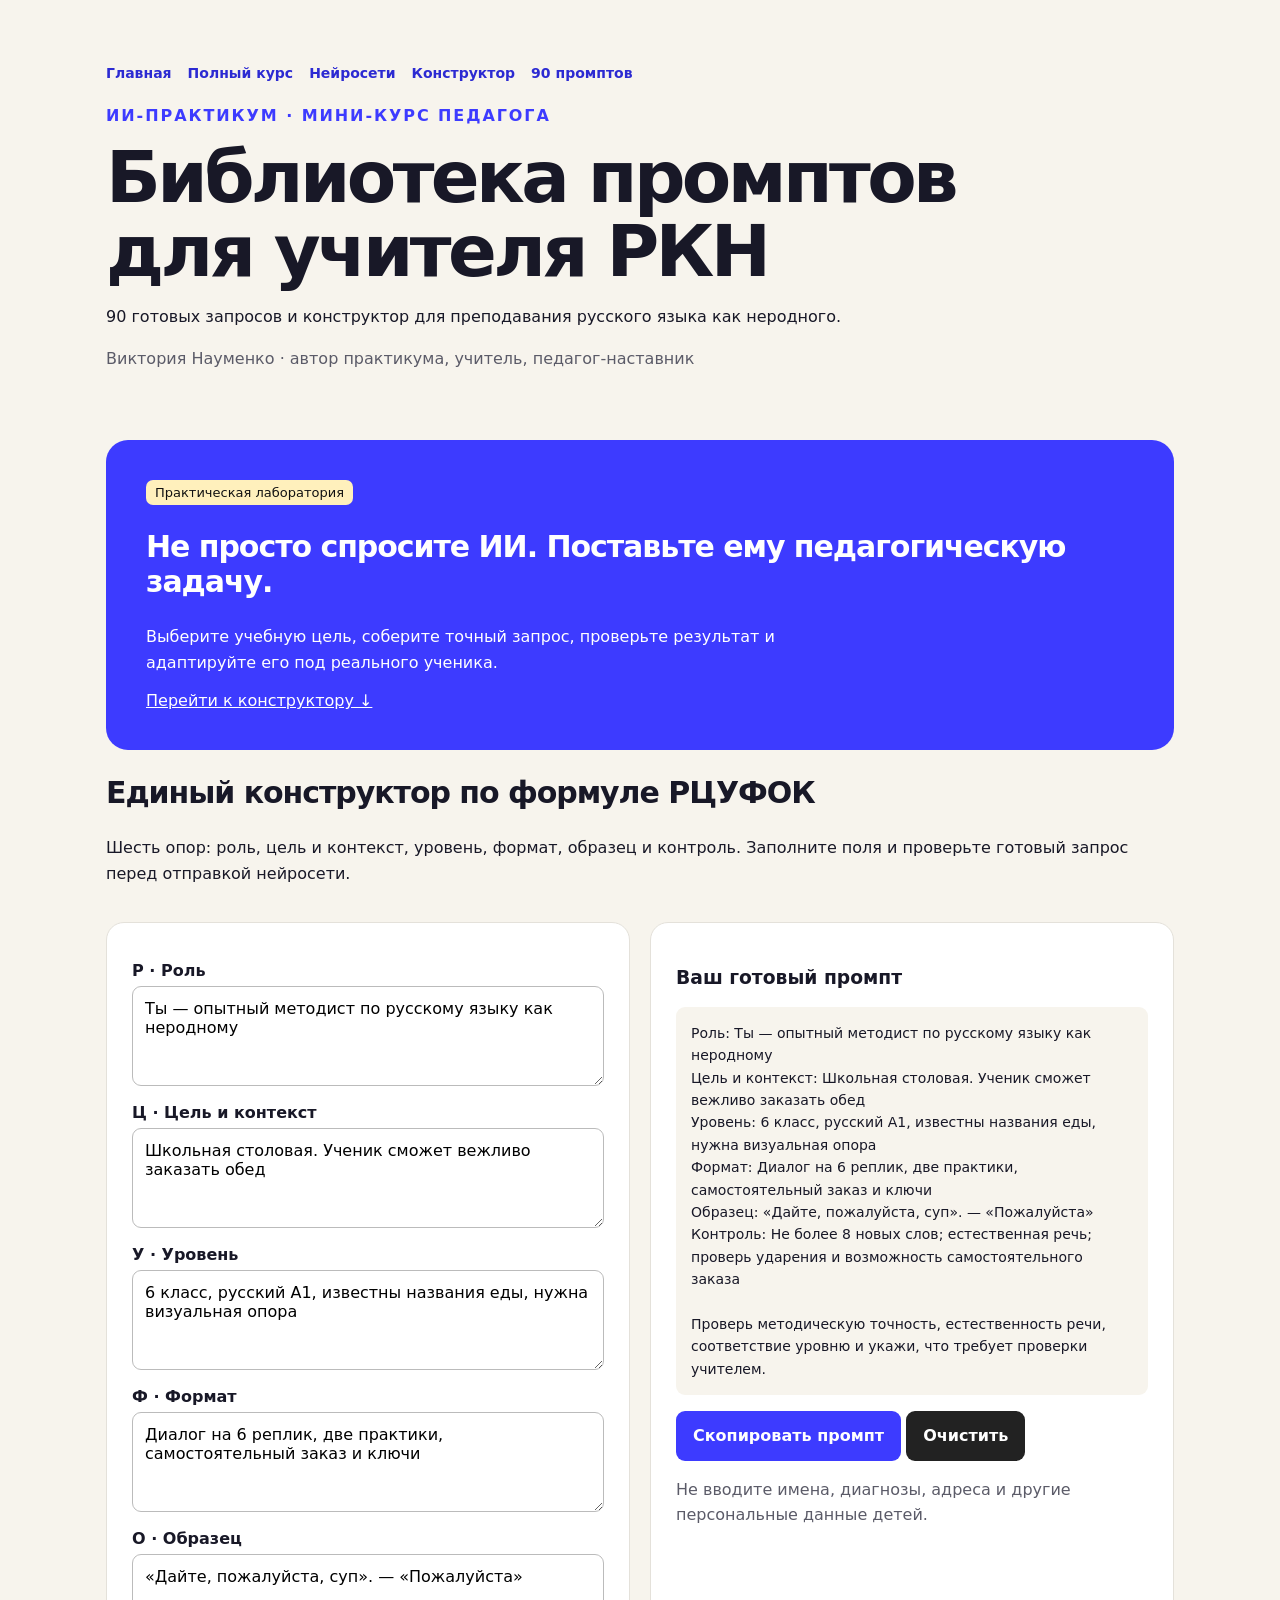
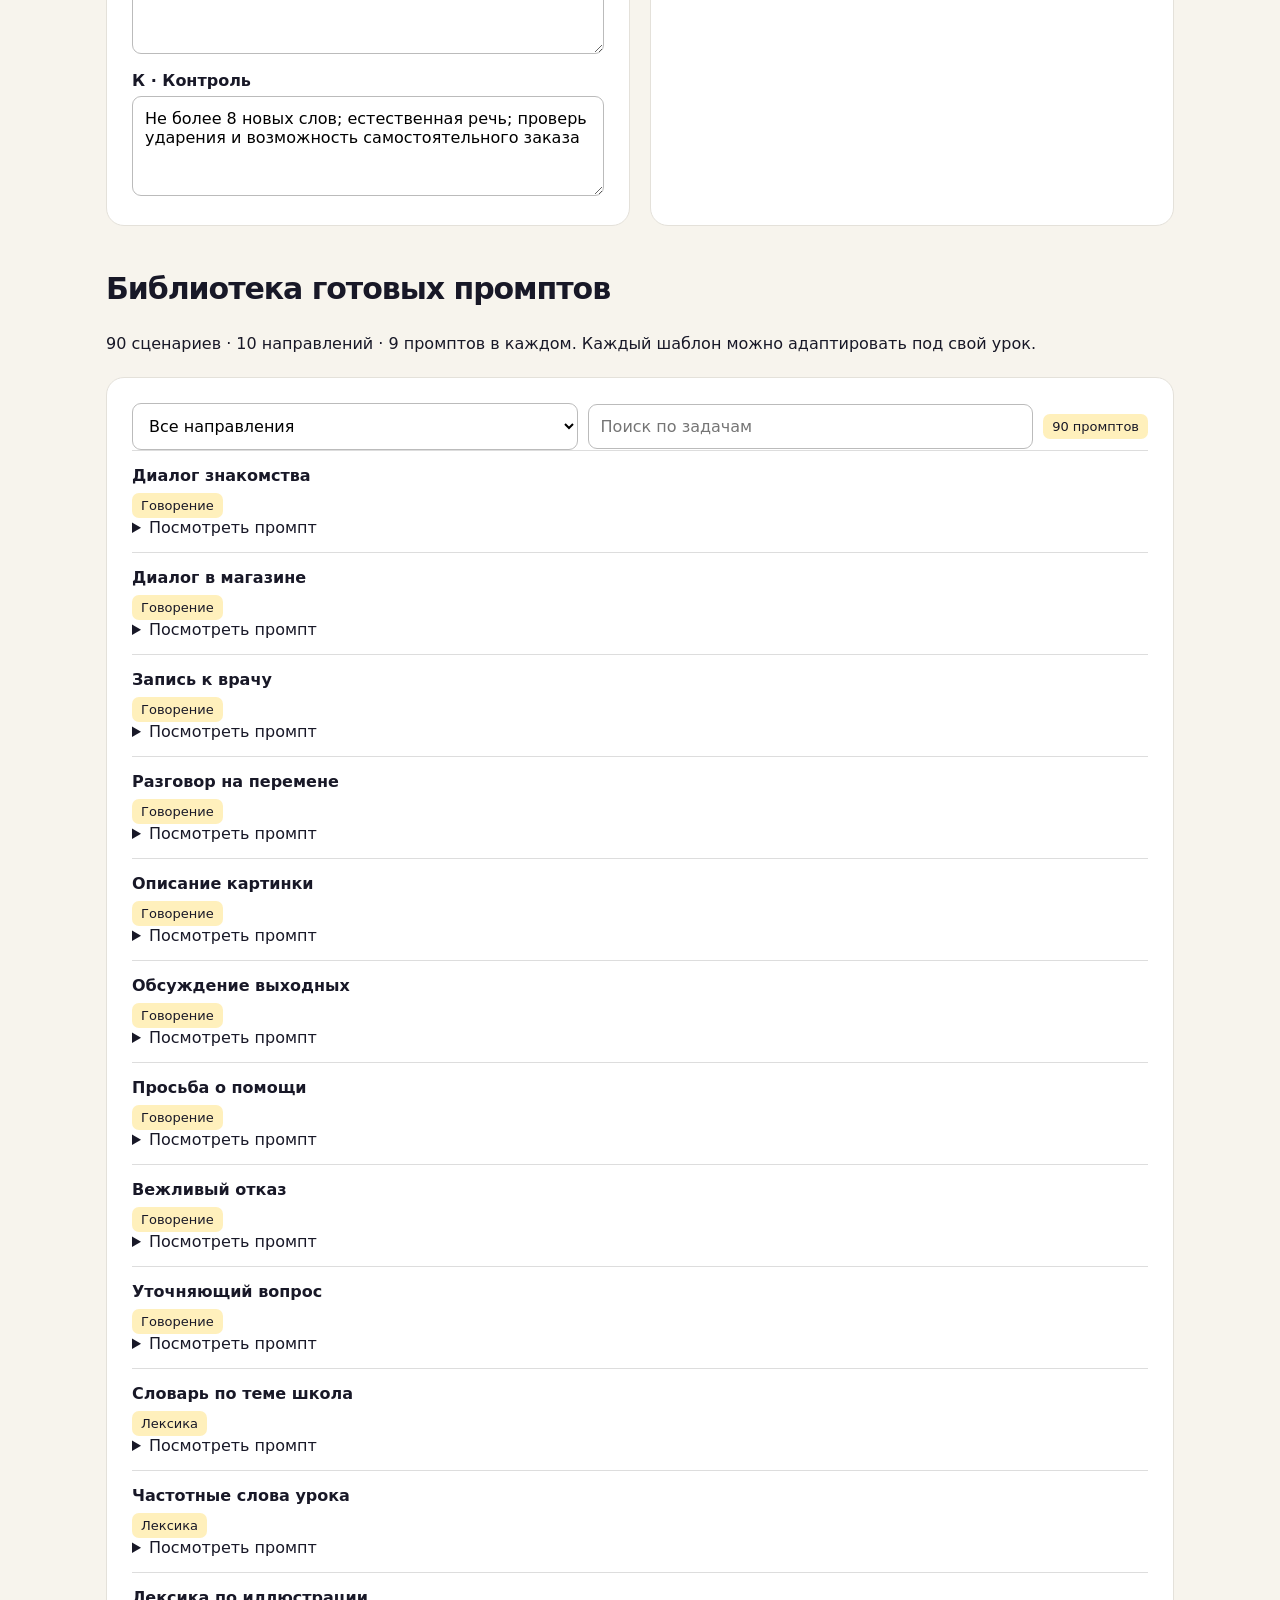
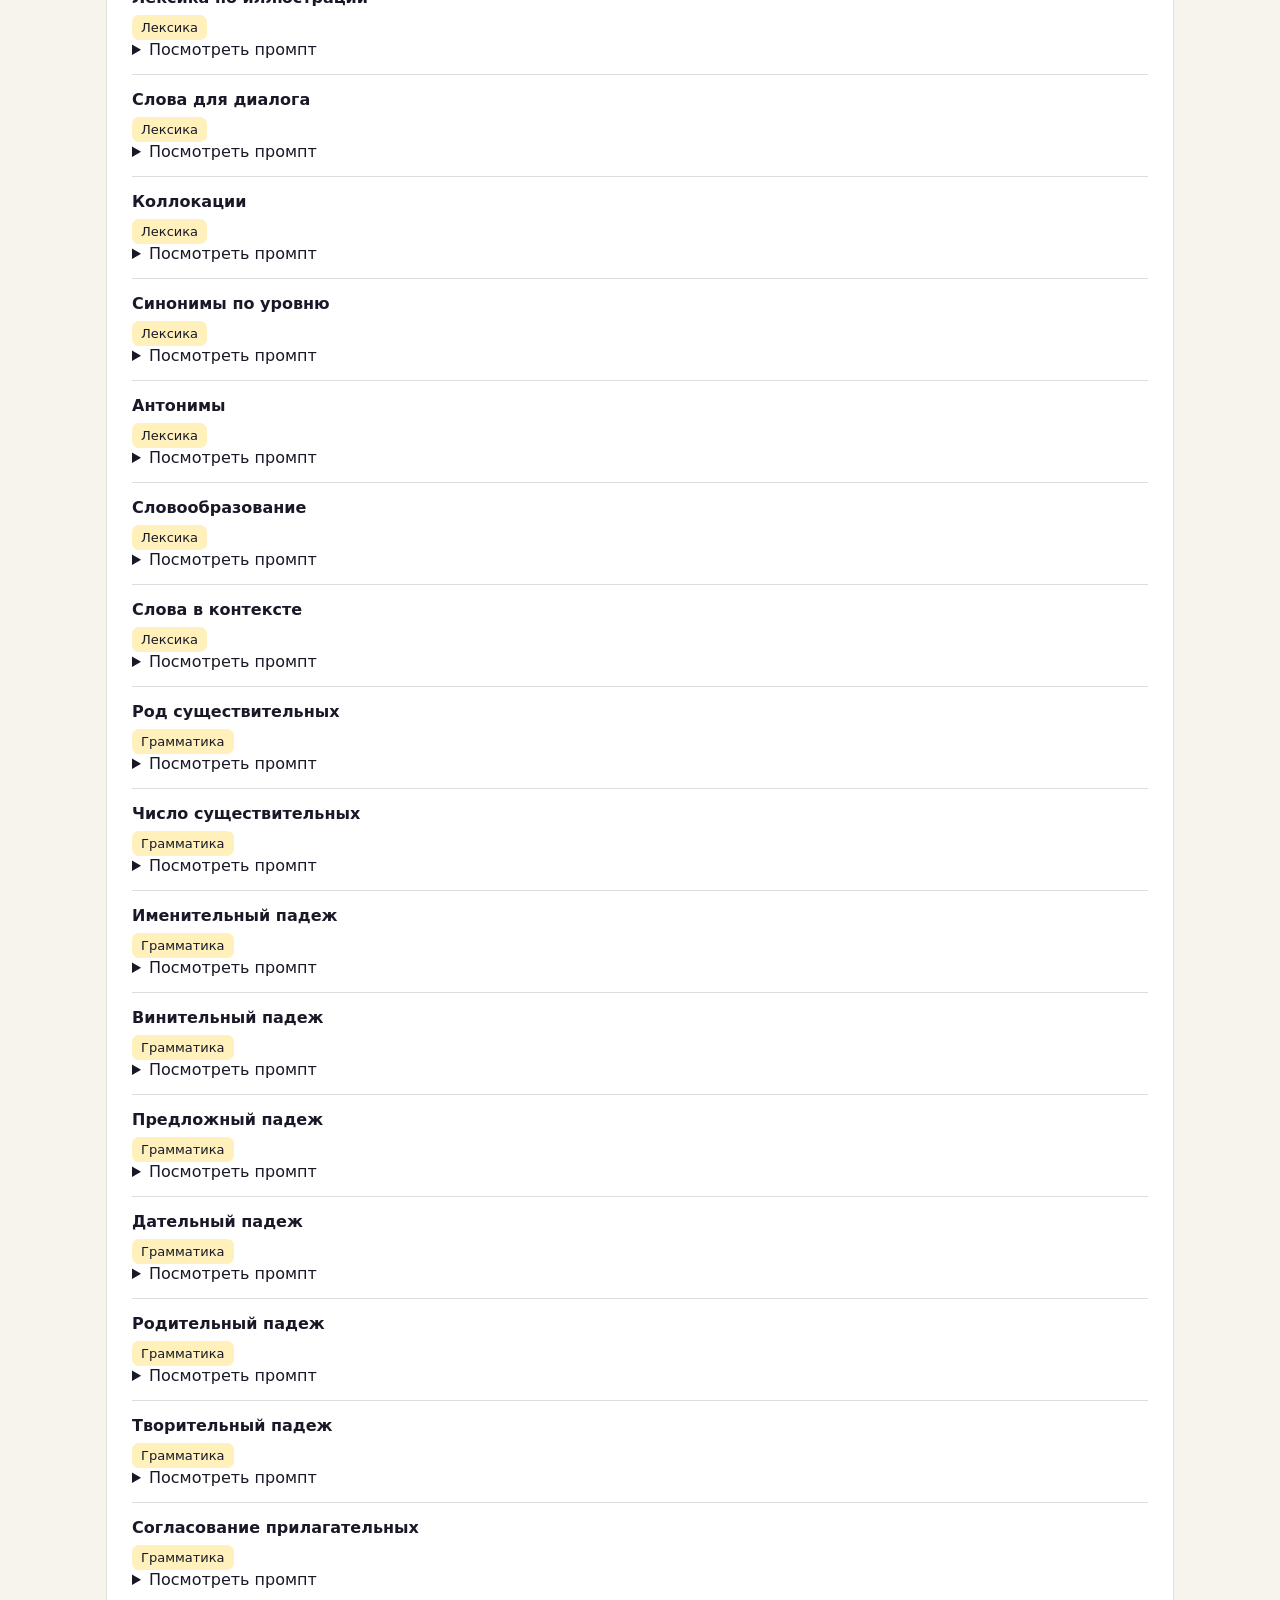
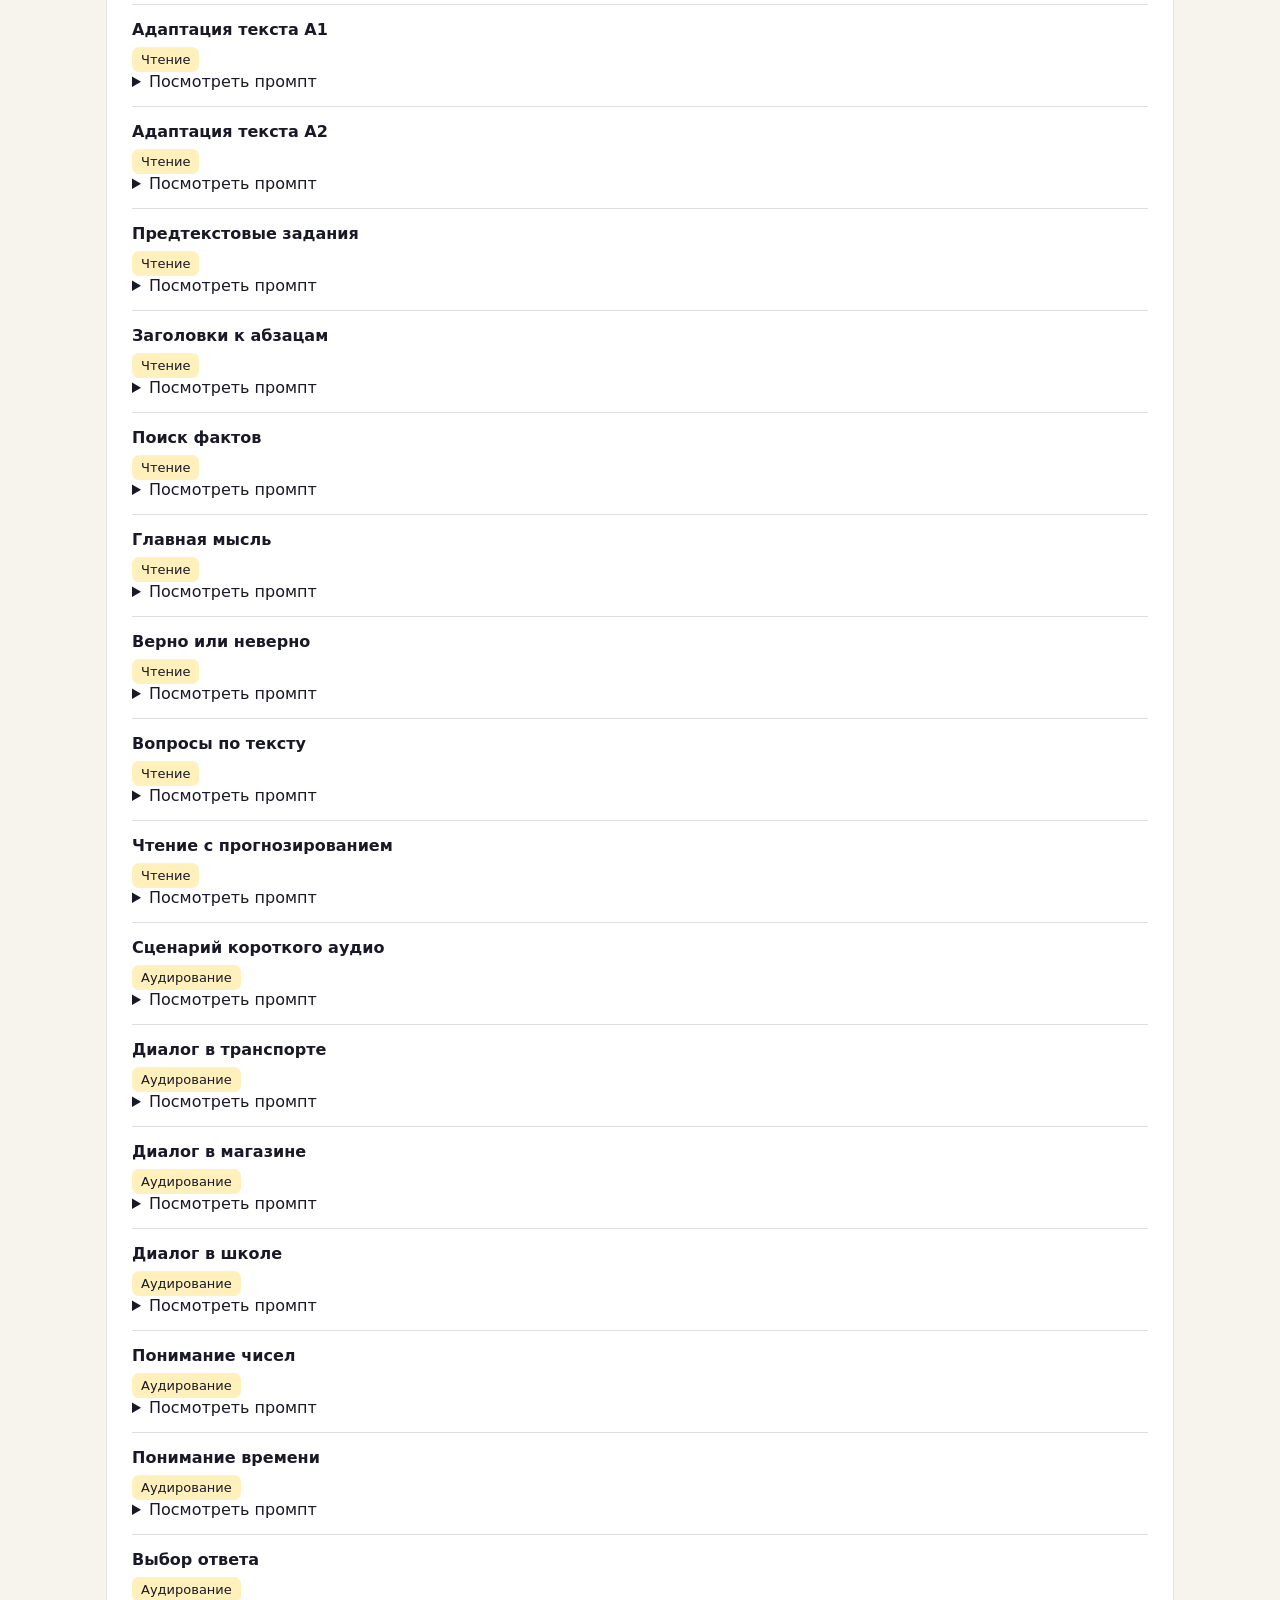
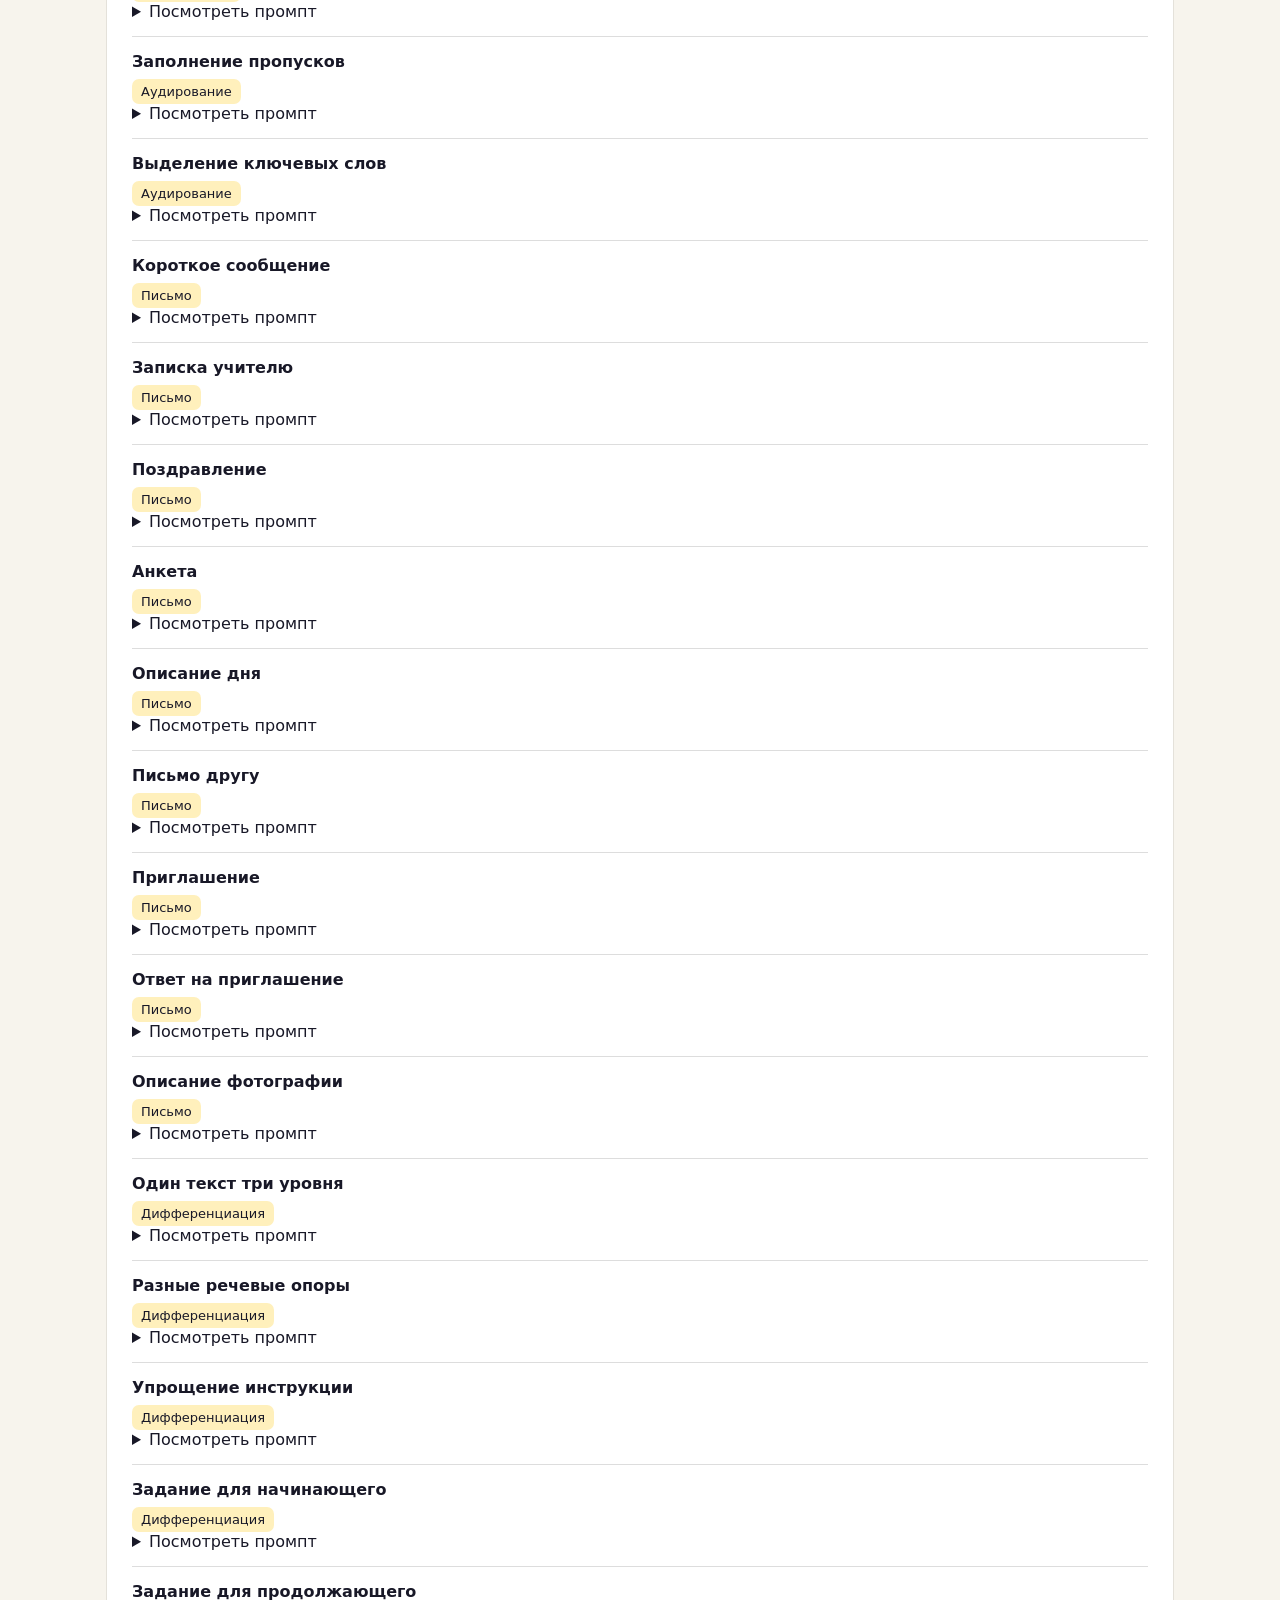
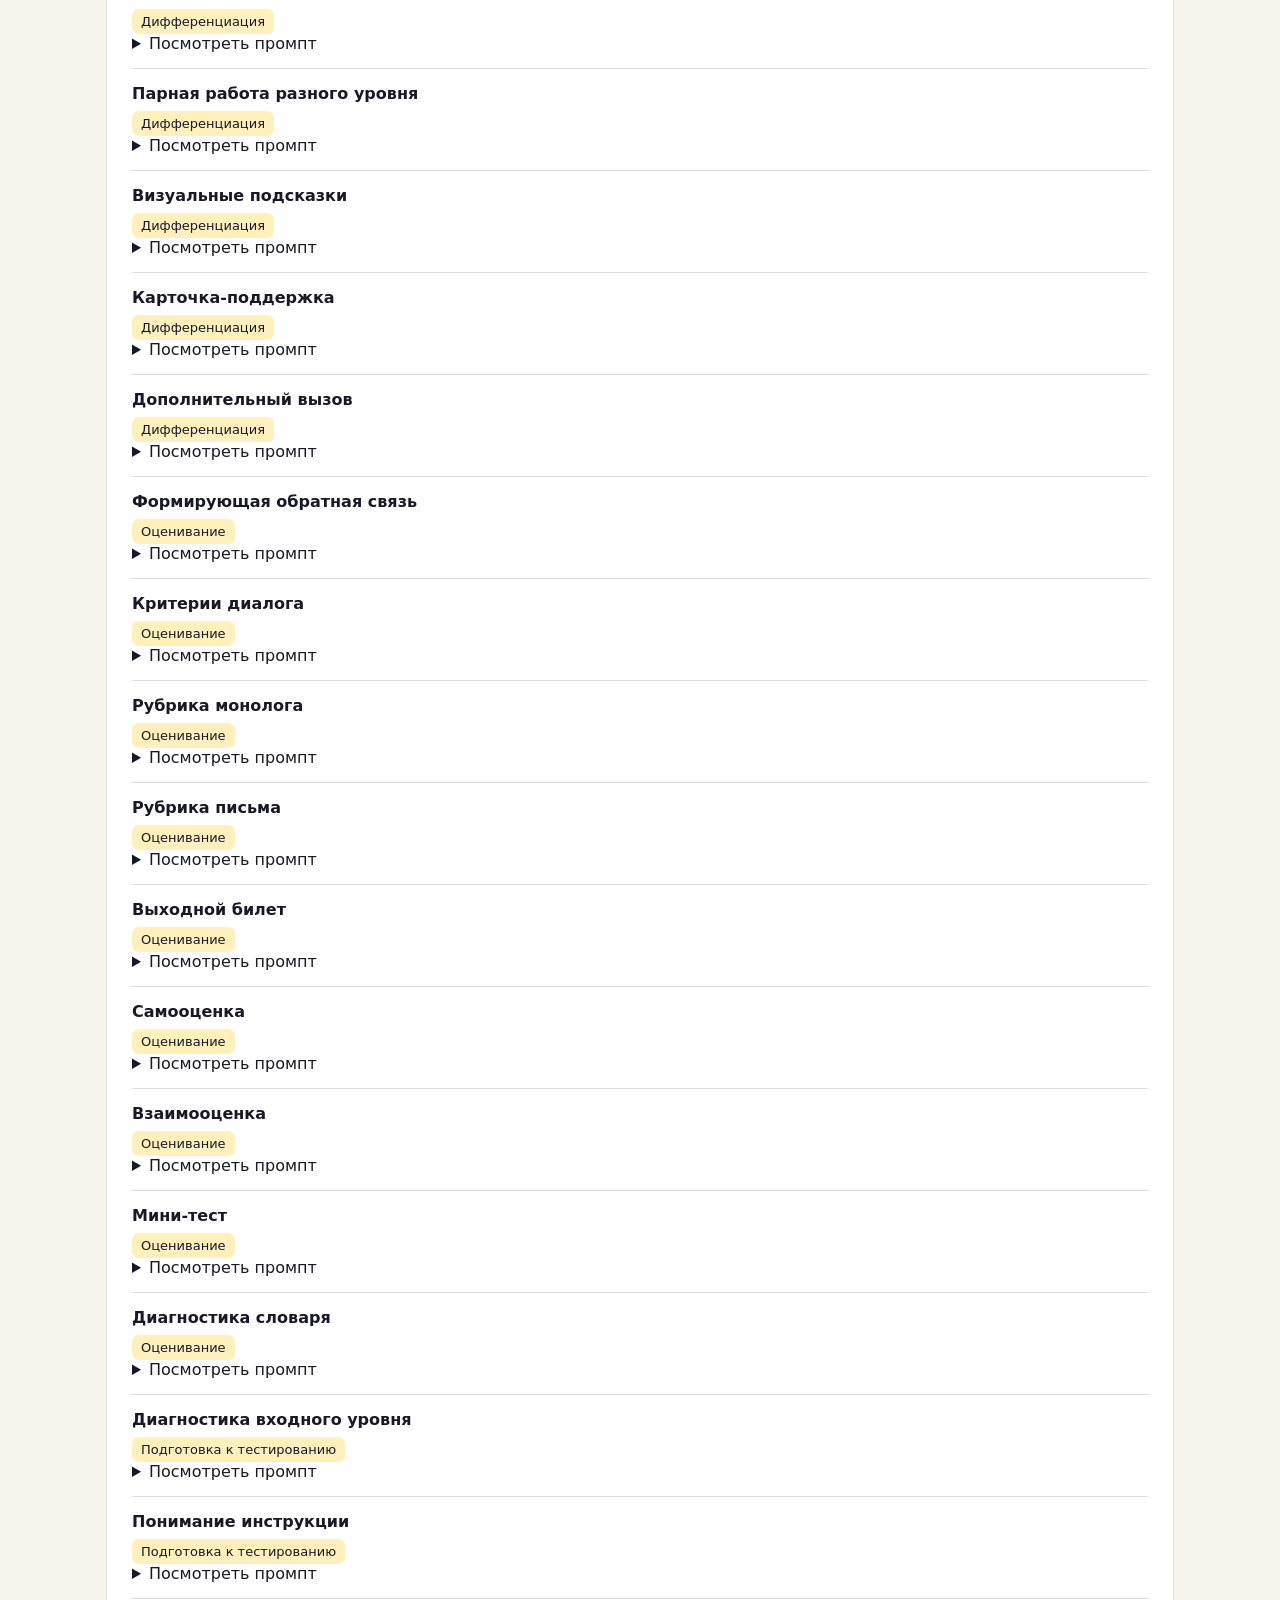
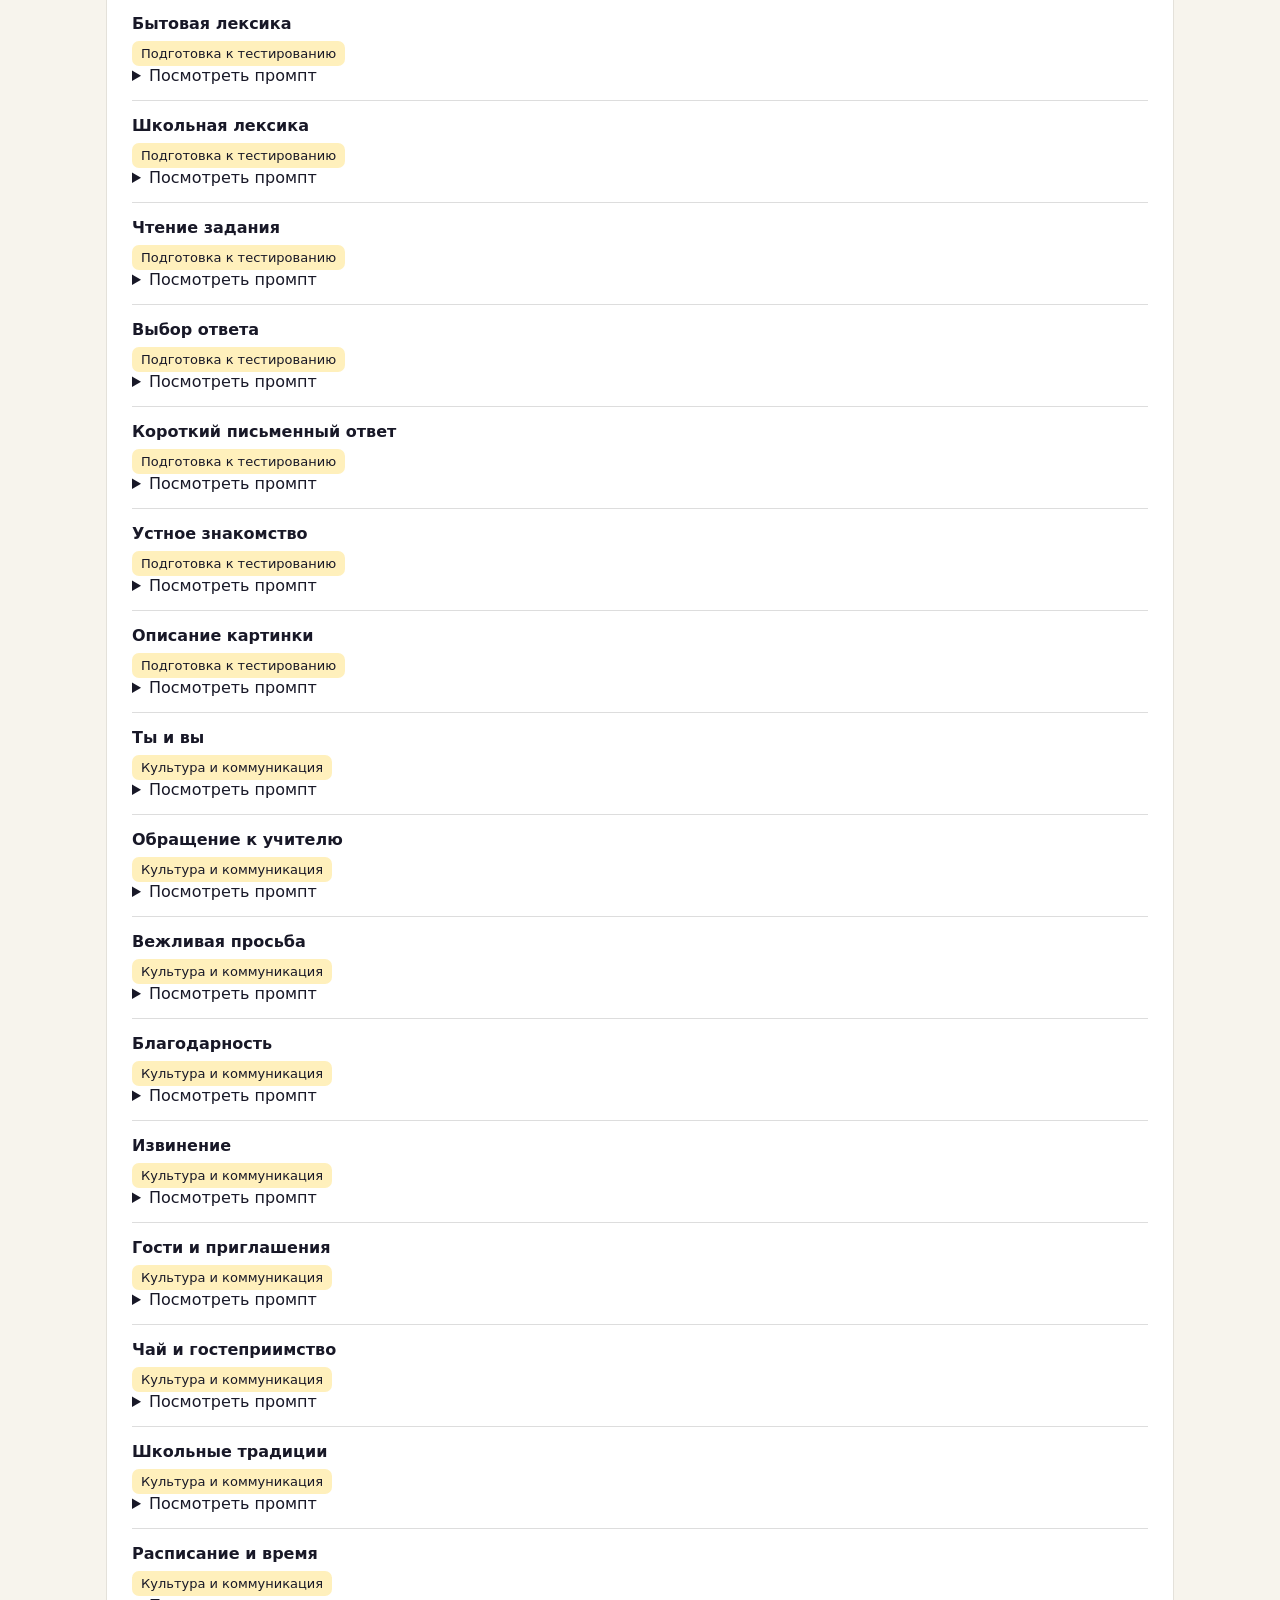
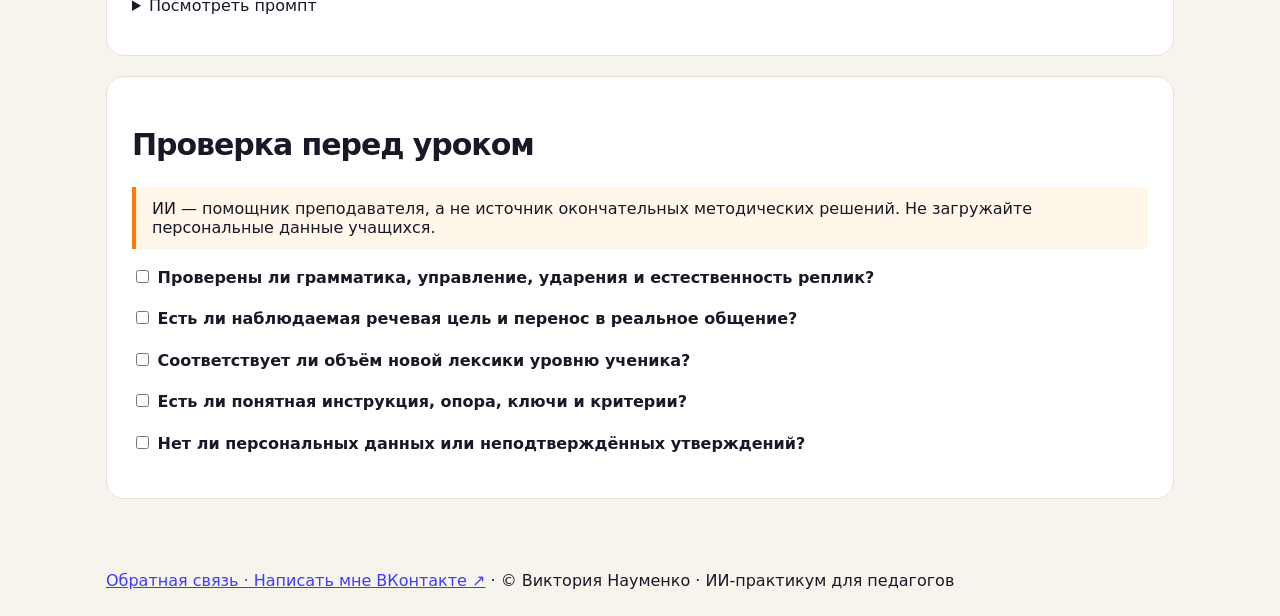
==== commit 29369650: "Remove obsolete services script to preserve prompt library functionality" ====
--- a/docs/ai-lab.html
+++ b/docs/ai-lab.html
@@ -1 +1 @@
-<!doctype html><html lang="ru"><meta charset="utf-8"><meta name="viewport" content="width=device-width,initial-scale=1"><title>ИИ-лаборатория педагога — Виктория Науменко</title><style>:root{font-family:system-ui,-apple-system,sans-serif;color:#181827;background:#f7f4ed}*{box-sizing:border-box}body{margin:0}header,main,footer{max-width:1120px;margin:auto;padding:26px}header{padding-top:65px}h1{font-size:clamp(35px,6vw,72px);line-height:1.03;letter-spacing:-.05em;margin:15px 0}h2{font-size:30px;letter-spacing:-.035em}p{line-height:1.6}.eyebrow{color:#3d3bff;font-weight:800;text-transform:uppercase;letter-spacing:.12em}.hero{background:#3d3bff;color:white;padding:40px;border-radius:22px}.hero p{max-width:670px}.layout{display:grid;grid-template-columns:1fr 1fr;gap:20px}.panel{background:white;padding:25px;border-radius:18px;border:1px solid #e4e1da;margin:20px 0}label{display:block;font-weight:700;margin:13px 0 6px}input,textarea,select{font:inherit;width:100%;padding:12px;border:1px solid #bbb;border-radius:9px;background:#fff}textarea{min-height:100px}button,.btn{font:inherit;background:#3d3bff;color:white;border:0;border-radius:9px;padding:12px 17px;cursor:pointer;font-weight:700}button:focus-visible,a:focus-visible,input:focus-visible,select:focus-visible{outline:3px solid #ff4fa3;outline-offset:3px}.secondary{background:#222}a{color:#3d3bff}.chip{display:inline-block;background:#fff0bc;padding:5px 9px;border-radius:7px;font-size:13px}.item{border-top:1px solid #ddd;padding:15px 0}.item strong{display:block;margin-bottom:8px}.item pre,#result{white-space:pre-wrap;overflow-wrap:anywhere;background:#f7f4ed;padding:15px;border-radius:9px;font:14px/1.6 system-ui}.controls{display:flex;gap:10px;flex-wrap:wrap;align-items:center}.controls select,.controls input{width:auto;flex:1;min-width:180px}.muted{color:#5b5b68}.service{border-bottom:1px solid #ddd;padding:14px 0}.service a{font-weight:700}.notice{border-left:4px solid #ff7a00;padding:12px 16px;background:#fff7e9}@media(max-width:760px){.layout{grid-template-columns:1fr}header{padding-top:30px}.hero{padding:24px}} .lab-nav{display:flex;gap:16px;flex-wrap:wrap;margin-bottom:25px}.lab-nav a{font-size:14px;font-weight:750;color:#2c2ad2;text-decoration:none}.lab-nav a:hover{text-decoration:underline}#constructor,#library{scroll-margin-top:18px}</style><header><nav class="lab-nav" aria-label="Основная навигация"><a href="index.html">Главная</a><a href="course.html">Полный курс</a><a href="tools.html">Нейросети</a><a href="#constructor">Конструктор</a><a href="#library">90 промптов</a></nav><div class="eyebrow">ИИ-практикум · мини-курс педагога</div><h1>Библиотека промптов<br>для учителя РКН</h1><p>90 готовых запросов и конструктор для преподавания русского языка как неродного.</p><p class="muted">Виктория Науменко · автор практикума, учитель, педагог-наставник</p></header><main><section class="hero"><span class="chip" style="color:#111">Практическая лаборатория</span><h2>Не просто спросите ИИ. Поставьте ему педагогическую задачу.</h2><p>Выберите учебную цель, соберите точный запрос, проверьте результат и адаптируйте его под реального ученика.</p><a href="#constructor" style="color:white">Перейти к конструктору ↓</a></section><section id="constructor"><h2>Единый конструктор по формуле РЦУФОК</h2><p>Шесть опор: роль, цель и контекст, уровень, формат, образец и контроль. Заполните поля и проверьте готовый запрос перед отправкой нейросети.</p><div class="layout"><div class="panel" id="fields"></div><div class="panel"><h3>Ваш готовый промпт</h3><div id="result" aria-live="polite">Заполните поля слева.</div><p><button id="copy">Скопировать промпт</button> <button id="reset" class="secondary">Очистить</button></p><p class="muted">Не вводите имена, диагнозы, адреса и другие персональные данные детей.</p></div></div></section><section id="library"><h2>Библиотека готовых промптов</h2><p>90 сценариев · 10 направлений · 9 промптов в каждом. Каждый шаблон можно адаптировать под свой урок.</p><div class="panel"><div class="controls"><select id="category" aria-label="Категория"><option value="">Все направления</option></select><input id="search" placeholder="Поиск по задачам" aria-label="Поиск"><span id="count" class="chip"></span></div><div id="items"></div></div></section><section class="panel"><h2>Проверка перед уроком</h2><div class="notice">ИИ — помощник преподавателя, а не источник окончательных методических решений. Не загружайте персональные данные учащихся.</div><div id="checks"></div></section></main><footer><a href="https://vk.ru/designingthefuture" target="_blank" rel="noopener noreferrer">Обратная связь · Написать мне ВКонтакте ↗</a> · © Виктория Науменко · ИИ-практикум для педагогов</footer><script>const prompts=[{"category":"Говорение","task":"Диалог знакомства","prompt":"Ты — методист по русскому языку как неродному. Разработай материал «Диалог знакомства» для учащихся уровня [A1/A2], возраст [возраст], родной язык [язык], контекст [ситуация]. Цель: после задания ученик сможет [наблюдаемое речевое действие]. Подготовь короткий диалог и три коммуникативных задания. Используй естественный современный русский, ограничь новую лексику до [число] единиц, добавь ударения в новых сложных словах. Дай инструкцию ученику простым языком, ключи, критерии успешности и адаптацию для ученика, которому нужна дополнительная опора. Не выдумывай нормативные требования; пометь, что преподаватель должен проверить.\n\nМетодический акцент именно этого сценария: пары реплик с постепенным снятием опоры. Дай (1) наблюдаемую цель, (2) короткий образец, (3) управляемую практику, (4) самостоятельное речевое действие, (5) критерии и ключи там, где они уместны. Не подменяй коммуникативную задачу механическим упражнением. Укажи, что учителю следует проверить."},{"category":"Говорение","task":"Диалог в магазине","prompt":"Ты — методист по русскому языку как неродному. Разработай материал «Диалог в магазине» для учащихся уровня [A1/A2], возраст [возраст], родной язык [язык], контекст [ситуация]. Цель: после задания ученик сможет [наблюдаемое речевое действие]. Подготовь пошаговую работу от образца к самостоятельной речи. Используй естественный современный русский, ограничь новую лексику до [число] единиц, добавь ударения в новых сложных словах. Дай инструкцию ученику простым языком, ключи, критерии успешности и адаптацию для ученика, которому нужна дополнительная опора. Не выдумывай нормативные требования; пометь, что преподаватель должен проверить.\n\nМетодический акцент именно этого сценария: ролевая карточка для двух участников. Дай (1) наблюдаемую цель, (2) короткий образец, (3) управляемую практику, (4) самостоятельное речевое действие, (5) критерии и ключи там, где они уместны. Не подменяй коммуникативную задачу механическим упражнением. Укажи, что учителю следует проверить."},{"category":"Говорение","task":"Запись к врачу","prompt":"Ты — методист по русскому языку как неродному. Разработай материал «Запись к врачу» для учащихся уровня [A1/A2], возраст [возраст], родной язык [язык], контекст [ситуация]. Цель: после задания ученик сможет [наблюдаемое речевое действие]. Подготовь материал для парной работы и проверку понимания. Используй естественный современный русский, ограничь новую лексику до [число] единиц, добавь ударения в новых сложных словах. Дай инструкцию ученику простым языком, ключи, критерии успешности и адаптацию для ученика, которому нужна дополнительная опора. Не выдумывай нормативные требования; пометь, что преподаватель должен проверить.\n\nМетодический акцент именно этого сценария: модель уточняющего вопроса. Дай (1) наблюдаемую цель, (2) короткий образец, (3) управляемую практику, (4) самостоятельное речевое действие, (5) критерии и ключи там, где они уместны. Не подменяй коммуникативную задачу механическим упражнением. Укажи, что учителю следует проверить."},{"category":"Говорение","task":"Разговор на перемене","prompt":"Ты — методист по русскому языку как неродному. Разработай материал «Разговор на перемене» для учащихся уровня [A1/A2], возраст [возраст], родной язык [язык], контекст [ситуация]. Цель: после задания ученик сможет [наблюдаемое речевое действие]. Подготовь короткий диалог и три коммуникативных задания. Используй естественный современный русский, ограничь новую лексику до [число] единиц, добавь ударения в новых сложных словах. Дай инструкцию ученику простым языком, ключи, критерии успешности и адаптацию для ученика, которому нужна дополнительная опора. Не выдумывай нормативные требования; пометь, что преподаватель должен проверить.\n\nМетодический акцент именно этого сценария: переход от описания к собственной реплике. Дай (1) наблюдаемую цель, (2) короткий образец, (3) управляемую практику, (4) самостоятельное речевое действие, (5) критерии и ключи там, где они уместны. Не подменяй коммуникативную задачу механическим упражнением. Укажи, что учителю следует проверить."},{"category":"Говорение","task":"Описание картинки","prompt":"Ты — методист по русскому языку как неродному. Разработай материал «Описание картинки» для учащихся уровня [A1/A2], возраст [возраст], родной язык [язык], контекст [ситуация]. Цель: после задания ученик сможет [наблюдаемое речевое действие]. Подготовь пошаговую работу от образца к самостоятельной речи. Используй естественный современный русский, ограничь новую лексику до [число] единиц, добавь ударения в новых сложных словах. Дай инструкцию ученику простым языком, ключи, критерии успешности и адаптацию для ученика, которому нужна дополнительная опора. Не выдумывай нормативные требования; пометь, что преподаватель должен проверить.\n\nМетодический акцент именно этого сценария: вариант для парной работы. Дай (1) наблюдаемую цель, (2) короткий образец, (3) управляемую практику, (4) самостоятельное речевое действие, (5) критерии и ключи там, где они уместны. Не подменяй коммуникативную задачу механическим упражнением. Укажи, что учителю следует проверить."},{"category":"Говорение","task":"Обсуждение выходных","prompt":"Ты — методист по русскому языку как неродному. Разработай материал «Обсуждение выходных» для учащихся уровня [A1/A2], возраст [возраст], родной язык [язык], контекст [ситуация]. Цель: после задания ученик сможет [наблюдаемое речевое действие]. Подготовь материал для парной работы и проверку понимания. Используй естественный современный русский, ограничь новую лексику до [число] единиц, добавь ударения в новых сложных словах. Дай инструкцию ученику простым языком, ключи, критерии успешности и адаптацию для ученика, которому нужна дополнительная опора. Не выдумывай нормативные требования; пометь, что преподаватель должен проверить.\n\nМетодический акцент именно этого сценария: три возможных ответа разной степени самостоятельности. Дай (1) наблюдаемую цель, (2) короткий образец, (3) управляемую практику, (4) самостоятельное речевое действие, (5) критерии и ключи там, где они уместны. Не подменяй коммуникативную задачу механическим упражнением. Укажи, что учителю следует проверить."},{"category":"Говорение","task":"Просьба о помощи","prompt":"Ты — методист по русскому языку как неродному. Разработай материал «Просьба о помощи» для учащихся уровня [A1/A2], возраст [возраст], родной язык [язык], контекст [ситуация]. Цель: после задания ученик сможет [наблюдаемое речевое действие]. Подготовь короткий диалог и три коммуникативных задания. Используй естественный современный русский, ограничь новую лексику до [число] единиц, добавь ударения в новых сложных словах. Дай инструкцию ученику простым языком, ключи, критерии успешности и адаптацию для ученика, которому нужна дополнительная опора. Не выдумывай нормативные требования; пометь, что преподаватель должен проверить.\n\nМетодический акцент именно этого сценария: короткая репетиция и новый контекст. Дай (1) наблюдаемую цель, (2) короткий образец, (3) управляемую практику, (4) самостоятельное речевое действие, (5) критерии и ключи там, где они уместны. Не подменяй коммуникативную задачу механическим упражнением. Укажи, что учителю следует проверить."},{"category":"Говорение","task":"Вежливый отказ","prompt":"Ты — методист по русскому языку как неродному. Разработай материал «Вежливый отказ» для учащихся уровня [A1/A2], возраст [возраст], родной язык [язык], контекст [ситуация]. Цель: после задания ученик сможет [наблюдаемое речевое действие]. Подготовь пошаговую работу от образца к самостоятельной речи. Используй естественный современный русский, ограничь новую лексику до [число] единиц, добавь ударения в новых сложных словах. Дай инструкцию ученику простым языком, ключи, критерии успешности и адаптацию для ученика, которому нужна дополнительная опора. Не выдумывай нормативные требования; пометь, что преподаватель должен проверить.\n\nМетодический акцент именно этого сценария: вежливость и уместность в ситуации. Дай (1) наблюдаемую цель, (2) короткий образец, (3) управляемую практику, (4) самостоятельное речевое действие, (5) критерии и ключи там, где они уместны. Не подменяй коммуникативную задачу механическим упражнением. Укажи, что учителю следует проверить."},{"category":"Говорение","task":"Уточняющий вопрос","prompt":"Ты — методист по русскому языку как неродному. Разработай материал «Уточняющий вопрос» для учащихся уровня [A1/A2], возраст [возраст], родной язык [язык], контекст [ситуация]. Цель: после задания ученик сможет [наблюдаемое речевое действие]. Подготовь материал для парной работы и проверку понимания. Используй естественный современный русский, ограничь новую лексику до [число] единиц, добавь ударения в новых сложных словах. Дай инструкцию ученику простым языком, ключи, критерии успешности и адаптацию для ученика, которому нужна дополнительная опора. Не выдумывай нормативные требования; пометь, что преподаватель должен проверить.\n\nМетодический акцент именно этого сценария: проверка успешности коммуникации. Дай (1) наблюдаемую цель, (2) короткий образец, (3) управляемую практику, (4) самостоятельное речевое действие, (5) критерии и ключи там, где они уместны. Не подменяй коммуникативную задачу механическим упражнением. Укажи, что учителю следует проверить."},{"category":"Лексика","task":"Словарь по теме школа","prompt":"Ты — методист по русскому языку как неродному. Разработай материал «Словарь по теме школа» для учащихся уровня [A1/A2], возраст [возраст], родной язык [язык], контекст [ситуация]. Цель: после задания ученик сможет [наблюдаемое речевое действие]. Подготовь короткий диалог и три коммуникативных задания. Используй естественный современный русский, ограничь новую лексику до [число] единиц, добавь ударения в новых сложных словах. Дай инструкцию ученику простым языком, ключи, критерии успешности и адаптацию для ученика, которому нужна дополнительная опора. Не выдумывай нормативные требования; пометь, что преподаватель должен проверить.\n\nМетодический акцент именно этого сценария: отбор частотной лексики. Дай (1) наблюдаемую цель, (2) короткий образец, (3) управляемую практику, (4) самостоятельное речевое действие, (5) критерии и ключи там, где они уместны. Не подменяй коммуникативную задачу механическим упражнением. Укажи, что учителю следует проверить."},{"category":"Лексика","task":"Частотные слова урока","prompt":"Ты — методист по русскому языку как неродному. Разработай материал «Частотные слова урока» для учащихся уровня [A1/A2], возраст [возраст], родной язык [язык], контекст [ситуация]. Цель: после задания ученик сможет [наблюдаемое речевое действие]. Подготовь пошаговую работу от образца к самостоятельной речи. Используй естественный современный русский, ограничь новую лексику до [число] единиц, добавь ударения в новых сложных словах. Дай инструкцию ученику простым языком, ключи, критерии успешности и адаптацию для ученика, которому нужна дополнительная опора. Не выдумывай нормативные требования; пометь, что преподаватель должен проверить.\n\nМетодический акцент именно этого сценария: контекстуальные словосочетания. Дай (1) наблюдаемую цель, (2) короткий образец, (3) управляемую практику, (4) самостоятельное речевое действие, (5) критерии и ключи там, где они уместны. Не подменяй коммуникативную задачу механическим упражнением. Укажи, что учителю следует проверить."},{"category":"Лексика","task":"Лексика по иллюстрации","prompt":"Ты — методист по русскому языку как неродному. Разработай материал «Лексика по иллюстрации» для учащихся уровня [A1/A2], возраст [возраст], родной язык [язык], контекст [ситуация]. Цель: после задания ученик сможет [наблюдаемое речевое действие]. Подготовь материал для парной работы и проверку понимания. Используй естественный современный русский, ограничь новую лексику до [число] единиц, добавь ударения в новых сложных словах. Дай инструкцию ученику простым языком, ключи, критерии успешности и адаптацию для ученика, которому нужна дополнительная опора. Не выдумывай нормативные требования; пометь, что преподаватель должен проверить.\n\nМетодический акцент именно этого сценария: подписи к изображениям. Дай (1) наблюдаемую цель, (2) короткий образец, (3) управляемую практику, (4) самостоятельное речевое действие, (5) критерии и ключи там, где они уместны. Не подменяй коммуникативную задачу механическим упражнением. Укажи, что учителю следует проверить."},{"category":"Лексика","task":"Слова для диалога","prompt":"Ты — методист по русскому языку как неродному. Разработай материал «Слова для диалога» для учащихся уровня [A1/A2], возраст [возраст], родной язык [язык], контекст [ситуация]. Цель: после задания ученик сможет [наблюдаемое речевое действие]. Подготовь короткий диалог и три коммуникативных задания. Используй естественный современный русский, ограничь новую лексику до [число] единиц, добавь ударения в новых сложных словах. Дай инструкцию ученику простым языком, ключи, критерии успешности и адаптацию для ученика, которому нужна дополнительная опора. Не выдумывай нормативные требования; пометь, что преподаватель должен проверить.\n\nМетодический акцент именно этого сценария: слова для реального диалога. Дай (1) наблюдаемую цель, (2) короткий образец, (3) управляемую практику, (4) самостоятельное речевое действие, (5) критерии и ключи там, где они уместны. Не подменяй коммуникативную задачу механическим упражнением. Укажи, что учителю следует проверить."},{"category":"Лексика","task":"Коллокации","prompt":"Ты — методист по русскому языку как неродному. Разработай материал «Коллокации» для учащихся уровня [A1/A2], возраст [возраст], родной язык [язык], контекст [ситуация]. Цель: после задания ученик сможет [наблюдаемое речевое действие]. Подготовь пошаговую работу от образца к самостоятельной речи. Используй естественный современный русский, ограничь новую лексику до [число] единиц, добавь ударения в новых сложных словах. Дай инструкцию ученику простым языком, ключи, критерии успешности и адаптацию для ученика, которому нужна дополнительная опора. Не выдумывай нормативные требования; пометь, что преподаватель должен проверить.\n\nМетодический акцент именно этого сценария: типичные сочетания без кальки. Дай (1) наблюдаемую цель, (2) короткий образец, (3) управляемую практику, (4) самостоятельное речевое действие, (5) критерии и ключи там, где они уместны. Не подменяй коммуникативную задачу механическим упражнением. Укажи, что учителю следует проверить."},{"category":"Лексика","task":"Синонимы по уровню","prompt":"Ты — методист по русскому языку как неродному. Разработай материал «Синонимы по уровню» для учащихся уровня [A1/A2], возраст [возраст], родной язык [язык], контекст [ситуация]. Цель: после задания ученик сможет [наблюдаемое речевое действие]. Подготовь материал для парной работы и проверку понимания. Используй естественный современный русский, ограничь новую лексику до [число] единиц, добавь ударения в новых сложных словах. Дай инструкцию ученику простым языком, ключи, критерии успешности и адаптацию для ученика, которому нужна дополнительная опора. Не выдумывай нормативные требования; пометь, что преподаватель должен проверить.\n\nМетодический акцент именно этого сценария: контраст значений в контексте. Дай (1) наблюдаемую цель, (2) короткий образец, (3) управляемую практику, (4) самостоятельное речевое действие, (5) критерии и ключи там, где они уместны. Не подменяй коммуникативную задачу механическим упражнением. Укажи, что учителю следует проверить."},{"category":"Лексика","task":"Антонимы","prompt":"Ты — методист по русскому языку как неродному. Разработай материал «Антонимы» для учащихся уровня [A1/A2], возраст [возраст], родной язык [язык], контекст [ситуация]. Цель: после задания ученик сможет [наблюдаемое речевое действие]. Подготовь короткий диалог и три коммуникативных задания. Используй естественный современный русский, ограничь новую лексику до [число] единиц, добавь ударения в новых сложных словах. Дай инструкцию ученику простым языком, ключи, критерии успешности и адаптацию для ученика, которому нужна дополнительная опора. Не выдумывай нормативные требования; пометь, что преподаватель должен проверить.\n\nМетодический акцент именно этого сценария: семантические противопоставления. Дай (1) наблюдаемую цель, (2) короткий образец, (3) управляемую практику, (4) самостоятельное речевое действие, (5) критерии и ключи там, где они уместны. Не подменяй коммуникативную задачу механическим упражнением. Укажи, что учителю следует проверить."},{"category":"Лексика","task":"Словообразование","prompt":"Ты — методист по русскому языку как неродному. Разработай материал «Словообразование» для учащихся уровня [A1/A2], возраст [возраст], родной язык [язык], контекст [ситуация]. Цель: после задания ученик сможет [наблюдаемое речевое действие]. Подготовь пошаговую работу от образца к самостоятельной речи. Используй естественный современный русский, ограничь новую лексику до [число] единиц, добавь ударения в новых сложных словах. Дай инструкцию ученику простым языком, ключи, критерии успешности и адаптацию для ученика, которому нужна дополнительная опора. Не выдумывай нормативные требования; пометь, что преподаватель должен проверить.\n\nМетодический акцент именно этого сценария: простые словообразовательные связи. Дай (1) наблюдаемую цель, (2) короткий образец, (3) управляемую практику, (4) самостоятельное речевое действие, (5) критерии и ключи там, где они уместны. Не подменяй коммуникативную задачу механическим упражнением. Укажи, что учителю следует проверить."},{"category":"Лексика","task":"Слова в контексте","prompt":"Ты — методист по русскому языку как неродному. Разработай материал «Слова в контексте» для учащихся уровня [A1/A2], возраст [возраст], родной язык [язык], контекст [ситуация]. Цель: после задания ученик сможет [наблюдаемое речевое действие]. Подготовь материал для парной работы и проверку понимания. Используй естественный современный русский, ограничь новую лексику до [число] единиц, добавь ударения в новых сложных словах. Дай инструкцию ученику простым языком, ключи, критерии успешности и адаптацию для ученика, которому нужна дополнительная опора. Не выдумывай нормативные требования; пометь, что преподаватель должен проверить.\n\nМетодический акцент именно этого сценария: активизация в самостоятельной речи. Дай (1) наблюдаемую цель, (2) короткий образец, (3) управляемую практику, (4) самостоятельное речевое действие, (5) критерии и ключи там, где они уместны. Не подменяй коммуникативную задачу механическим упражнением. Укажи, что учителю следует проверить."},{"category":"Грамматика","task":"Род существительных","prompt":"Ты — методист по русскому языку как неродному. Разработай материал «Род существительных» для учащихся уровня [A1/A2], возраст [возраст], родной язык [язык], контекст [ситуация]. Цель: после задания ученик сможет [наблюдаемое речевое действие]. Подготовь короткий диалог и три коммуникативных задания. Используй естественный современный русский, ограничь новую лексику до [число] единиц, добавь ударения в новых сложных словах. Дай инструкцию ученику простым языком, ключи, критерии успешности и адаптацию для ученика, которому нужна дополнительная опора. Не выдумывай нормативные требования; пометь, что преподаватель должен проверить.\n\nМетодический акцент именно этого сценария: контекст для замечания формы. Дай (1) наблюдаемую цель, (2) короткий образец, (3) управляемую практику, (4) самостоятельное речевое действие, (5) критерии и ключи там, где они уместны. Не подменяй коммуникативную задачу механическим упражнением. Укажи, что учителю следует проверить."},{"category":"Грамматика","task":"Число существительных","prompt":"Ты — методист по русскому языку как неродному. Разработай материал «Число существительных» для учащихся уровня [A1/A2], возраст [возраст], родной язык [язык], контекст [ситуация]. Цель: после задания ученик сможет [наблюдаемое речевое действие]. Подготовь пошаговую работу от образца к самостоятельной речи. Используй естественный современный русский, ограничь новую лексику до [число] единиц, добавь ударения в новых сложных словах. Дай инструкцию ученику простым языком, ключи, критерии успешности и адаптацию для ученика, которому нужна дополнительная опора. Не выдумывай нормативные требования; пометь, что преподаватель должен проверить.\n\nМетодический акцент именно этого сценария: одна форма — одна коммуникативная цель. Дай (1) наблюдаемую цель, (2) короткий образец, (3) управляемую практику, (4) самостоятельное речевое действие, (5) критерии и ключи там, где они уместны. Не подменяй коммуникативную задачу механическим упражнением. Укажи, что учителю следует проверить."},{"category":"Грамматика","task":"Именительный падеж","prompt":"Ты — методист по русскому языку как неродному. Разработай материал «Именительный падеж» для учащихся уровня [A1/A2], возраст [возраст], родной язык [язык], контекст [ситуация]. Цель: после задания ученик сможет [наблюдаемое речевое действие]. Подготовь материал для парной работы и проверку понимания. Используй естественный современный русский, ограничь новую лексику до [число] единиц, добавь ударения в новых сложных словах. Дай инструкцию ученику простым языком, ключи, критерии успешности и адаптацию для ученика, которому нужна дополнительная опора. Не выдумывай нормативные требования; пометь, что преподаватель должен проверить.\n\nМетодический акцент именно этого сценария: минимальные пары с пояснением. Дай (1) наблюдаемую цель, (2) короткий образец, (3) управляемую практику, (4) самостоятельное речевое действие, (5) критерии и ключи там, где они уместны. Не подменяй коммуникативную задачу механическим упражнением. Укажи, что учителю следует проверить."},{"category":"Грамматика","task":"Винительный падеж","prompt":"Ты — методист по русскому языку как неродному. Разработай материал «Винительный падеж» для учащихся уровня [A1/A2], возраст [возраст], родной язык [язык], контекст [ситуация]. Цель: после задания ученик сможет [наблюдаемое речевое действие]. Подготовь короткий диалог и три коммуникативных задания. Используй естественный современный русский, ограничь новую лексику до [число] единиц, добавь ударения в новых сложных словах. Дай инструкцию ученику простым языком, ключи, критерии успешности и адаптацию для ученика, которому нужна дополнительная опора. Не выдумывай нормативные требования; пометь, что преподаватель должен проверить.\n\nМетодический акцент именно этого сценария: выбор формы по смыслу. Дай (1) наблюдаемую цель, (2) короткий образец, (3) управляемую практику, (4) самостоятельное речевое действие, (5) критерии и ключи там, где они уместны. Не подменяй коммуникативную задачу механическим упражнением. Укажи, что учителю следует проверить."},{"category":"Грамматика","task":"Предложный падеж","prompt":"Ты — методист по русскому языку как неродному. Разработай материал «Предложный падеж» для учащихся уровня [A1/A2], возраст [возраст], родной язык [язык], контекст [ситуация]. Цель: после задания ученик сможет [наблюдаемое речевое действие]. Подготовь пошаговую работу от образца к самостоятельной речи. Используй естественный современный русский, ограничь новую лексику до [число] единиц, добавь ударения в новых сложных словах. Дай инструкцию ученику простым языком, ключи, критерии успешности и адаптацию для ученика, которому нужна дополнительная опора. Не выдумывай нормативные требования; пометь, что преподаватель должен проверить.\n\nМетодический акцент именно этого сценария: вопросы о месте и теме. Дай (1) наблюдаемую цель, (2) короткий образец, (3) управляемую практику, (4) самостоятельное речевое действие, (5) критерии и ключи там, где они уместны. Не подменяй коммуникативную задачу механическим упражнением. Укажи, что учителю следует проверить."},{"category":"Грамматика","task":"Дательный падеж","prompt":"Ты — методист по русскому языку как неродному. Разработай материал «Дательный падеж» для учащихся уровня [A1/A2], возраст [возраст], родной язык [язык], контекст [ситуация]. Цель: после задания ученик сможет [наблюдаемое речевое действие]. Подготовь материал для парной работы и проверку понимания. Используй естественный современный русский, ограничь новую лексику до [число] единиц, добавь ударения в новых сложных словах. Дай инструкцию ученику простым языком, ключи, критерии успешности и адаптацию для ученика, которому нужна дополнительная опора. Не выдумывай нормативные требования; пометь, что преподаватель должен проверить.\n\nМетодический акцент именно этого сценария: практика адресата действия. Дай (1) наблюдаемую цель, (2) короткий образец, (3) управляемую практику, (4) самостоятельное речевое действие, (5) критерии и ключи там, где они уместны. Не подменяй коммуникативную задачу механическим упражнением. Укажи, что учителю следует проверить."},{"category":"Грамматика","task":"Родительный падеж","prompt":"Ты — методист по русскому языку как неродному. Разработай материал «Родительный падеж» для учащихся уровня [A1/A2], возраст [возраст], родной язык [язык], контекст [ситуация]. Цель: после задания ученик сможет [наблюдаемое речевое действие]. Подготовь короткий диалог и три коммуникативных задания. Используй естественный современный русский, ограничь новую лексику до [число] единиц, добавь ударения в новых сложных словах. Дай инструкцию ученику простым языком, ключи, критерии успешности и адаптацию для ученика, которому нужна дополнительная опора. Не выдумывай нормативные требования; пометь, что преподаватель должен проверить.\n\nМетодический акцент именно этого сценария: речевые модели отрицания и количества. Дай (1) наблюдаемую цель, (2) короткий образец, (3) управляемую практику, (4) самостоятельное речевое действие, (5) критерии и ключи там, где они уместны. Не подменяй коммуникативную задачу механическим упражнением. Укажи, что учителю следует проверить."},{"category":"Грамматика","task":"Творительный падеж","prompt":"Ты — методист по русскому языку как неродному. Разработай материал «Творительный падеж» для учащихся уровня [A1/A2], возраст [возраст], родной язык [язык], контекст [ситуация]. Цель: после задания ученик сможет [наблюдаемое речевое действие]. Подготовь пошаговую работу от образца к самостоятельной речи. Используй естественный современный русский, ограничь новую лексику до [число] единиц, добавь ударения в новых сложных словах. Дай инструкцию ученику простым языком, ключи, критерии успешности и адаптацию для ученика, которому нужна дополнительная опора. Не выдумывай нормативные требования; пометь, что преподаватель должен проверить.\n\nМетодический акцент именно этого сценария: ситуация использования инструмента. Дай (1) наблюдаемую цель, (2) короткий образец, (3) управляемую практику, (4) самостоятельное речевое действие, (5) критерии и ключи там, где они уместны. Не подменяй коммуникативную задачу механическим упражнением. Укажи, что учителю следует проверить."},{"category":"Грамматика","task":"Согласование прилагательных","prompt":"Ты — методист по русскому языку как неродному. Разработай материал «Согласование прилагательных» для учащихся уровня [A1/A2], возраст [возраст], родной язык [язык], контекст [ситуация]. Цель: после задания ученик сможет [наблюдаемое речевое действие]. Подготовь материал для парной работы и проверку понимания. Используй естественный современный русский, ограничь новую лексику до [число] единиц, добавь ударения в новых сложных словах. Дай инструкцию ученику простым языком, ключи, критерии успешности и адаптацию для ученика, которому нужна дополнительная опора. Не выдумывай нормативные требования; пометь, что преподаватель должен проверить.\n\nМетодический акцент именно этого сценария: согласование внутри короткой фразы. Дай (1) наблюдаемую цель, (2) короткий образец, (3) управляемую практику, (4) самостоятельное речевое действие, (5) критерии и ключи там, где они уместны. Не подменяй коммуникативную задачу механическим упражнением. Укажи, что учителю следует проверить."},{"category":"Чтение","task":"Адаптация текста A1","prompt":"Ты — методист по русскому языку как неродному. Разработай материал «Адаптация текста A1» для учащихся уровня [A1/A2], возраст [возраст], родной язык [язык], контекст [ситуация]. Цель: после задания ученик сможет [наблюдаемое речевое действие]. Подготовь короткий диалог и три коммуникативных задания. Используй естественный современный русский, ограничь новую лексику до [число] единиц, добавь ударения в новых сложных словах. Дай инструкцию ученику простым языком, ключи, критерии успешности и адаптацию для ученика, которому нужна дополнительная опора. Не выдумывай нормативные требования; пометь, что преподаватель должен проверить.\n\nМетодический акцент именно этого сценария: проверка сохранения фактов. Дай (1) наблюдаемую цель, (2) короткий образец, (3) управляемую практику, (4) самостоятельное речевое действие, (5) критерии и ключи там, где они уместны. Не подменяй коммуникативную задачу механическим упражнением. Укажи, что учителю следует проверить."},{"category":"Чтение","task":"Адаптация текста A2","prompt":"Ты — методист по русскому языку как неродному. Разработай материал «Адаптация текста A2» для учащихся уровня [A1/A2], возраст [возраст], родной язык [язык], контекст [ситуация]. Цель: после задания ученик сможет [наблюдаемое речевое действие]. Подготовь пошаговую работу от образца к самостоятельной речи. Используй естественный современный русский, ограничь новую лексику до [число] единиц, добавь ударения в новых сложных словах. Дай инструкцию ученику простым языком, ключи, критерии успешности и адаптацию для ученика, которому нужна дополнительная опора. Не выдумывай нормативные требования; пометь, что преподаватель должен проверить.\n\nМетодический акцент именно этого сценария: сохранение причинно-следственных связей. Дай (1) наблюдаемую цель, (2) короткий образец, (3) управляемую практику, (4) самостоятельное речевое действие, (5) критерии и ключи там, где они уместны. Не подменяй коммуникативную задачу механическим упражнением. Укажи, что учителю следует проверить."},{"category":"Чтение","task":"Предтекстовые задания","prompt":"Ты — методист по русскому языку как неродному. Разработай материал «Предтекстовые задания» для учащихся уровня [A1/A2], возраст [возраст], родной язык [язык], контекст [ситуация]. Цель: после задания ученик сможет [наблюдаемое речевое действие]. Подготовь материал для парной работы и проверку понимания. Используй естественный современный русский, ограничь новую лексику до [число] единиц, добавь ударения в новых сложных словах. Дай инструкцию ученику простым языком, ключи, критерии успешности и адаптацию для ученика, которому нужна дополнительная опора. Не выдумывай нормативные требования; пометь, что преподаватель должен проверить.\n\nМетодический акцент именно этого сценария: предтекстовый прогноз. Дай (1) наблюдаемую цель, (2) короткий образец, (3) управляемую практику, (4) самостоятельное речевое действие, (5) критерии и ключи там, где они уместны. Не подменяй коммуникативную задачу механическим упражнением. Укажи, что учителю следует проверить."},{"category":"Чтение","task":"Заголовки к абзацам","prompt":"Ты — методист по русскому языку как неродному. Разработай материал «Заголовки к абзацам» для учащихся уровня [A1/A2], возраст [возраст], родной язык [язык], контекст [ситуация]. Цель: после задания ученик сможет [наблюдаемое речевое действие]. Подготовь короткий диалог и три коммуникативных задания. Используй естественный современный русский, ограничь новую лексику до [число] единиц, добавь ударения в новых сложных словах. Дай инструкцию ученику простым языком, ключи, критерии успешности и адаптацию для ученика, которому нужна дополнительная опора. Не выдумывай нормативные требования; пометь, что преподаватель должен проверить.\n\nМетодический акцент именно этого сценария: соотнесение смысловых частей. Дай (1) наблюдаемую цель, (2) короткий образец, (3) управляемую практику, (4) самостоятельное речевое действие, (5) критерии и ключи там, где они уместны. Не подменяй коммуникативную задачу механическим упражнением. Укажи, что учителю следует проверить."},{"category":"Чтение","task":"Поиск фактов","prompt":"Ты — методист по русскому языку как неродному. Разработай материал «Поиск фактов» для учащихся уровня [A1/A2], возраст [возраст], родной язык [язык], контекст [ситуация]. Цель: после задания ученик сможет [наблюдаемое речевое действие]. Подготовь пошаговую работу от образца к самостоятельной речи. Используй естественный современный русский, ограничь новую лексику до [число] единиц, добавь ударения в новых сложных словах. Дай инструкцию ученику простым языком, ключи, критерии успешности и адаптацию для ученика, которому нужна дополнительная опора. Не выдумывай нормативные требования; пометь, что преподаватель должен проверить.\n\nМетодический акцент именно этого сценария: поиск точной информации. Дай (1) наблюдаемую цель, (2) короткий образец, (3) управляемую практику, (4) самостоятельное речевое действие, (5) критерии и ключи там, где они уместны. Не подменяй коммуникативную задачу механическим упражнением. Укажи, что учителю следует проверить."},{"category":"Чтение","task":"Главная мысль","prompt":"Ты — методист по русскому языку как неродному. Разработай материал «Главная мысль» для учащихся уровня [A1/A2], возраст [возраст], родной язык [язык], контекст [ситуация]. Цель: после задания ученик сможет [наблюдаемое речевое действие]. Подготовь материал для парной работы и проверку понимания. Используй естественный современный русский, ограничь новую лексику до [число] единиц, добавь ударения в новых сложных словах. Дай инструкцию ученику простым языком, ключи, критерии успешности и адаптацию для ученика, которому нужна дополнительная опора. Не выдумывай нормативные требования; пометь, что преподаватель должен проверить.\n\nМетодический акцент именно этого сценария: выделение основной мысли. Дай (1) наблюдаемую цель, (2) короткий образец, (3) управляемую практику, (4) самостоятельное речевое действие, (5) критерии и ключи там, где они уместны. Не подменяй коммуникативную задачу механическим упражнением. Укажи, что учителю следует проверить."},{"category":"Чтение","task":"Верно или неверно","prompt":"Ты — методист по русскому языку как неродному. Разработай материал «Верно или неверно» для учащихся уровня [A1/A2], возраст [возраст], родной язык [язык], контекст [ситуация]. Цель: после задания ученик сможет [наблюдаемое речевое действие]. Подготовь короткий диалог и три коммуникативных задания. Используй естественный современный русский, ограничь новую лексику до [число] единиц, добавь ударения в новых сложных словах. Дай инструкцию ученику простым языком, ключи, критерии успешности и адаптацию для ученика, которому нужна дополнительная опора. Не выдумывай нормативные требования; пометь, что преподаватель должен проверить.\n\nМетодический акцент именно этого сценария: проверка утверждений с доказательством. Дай (1) наблюдаемую цель, (2) короткий образец, (3) управляемую практику, (4) самостоятельное речевое действие, (5) критерии и ключи там, где они уместны. Не подменяй коммуникативную задачу механическим упражнением. Укажи, что учителю следует проверить."},{"category":"Чтение","task":"Вопросы по тексту","prompt":"Ты — методист по русскому языку как неродному. Разработай материал «Вопросы по тексту» для учащихся уровня [A1/A2], возраст [возраст], родной язык [язык], контекст [ситуация]. Цель: после задания ученик сможет [наблюдаемое речевое действие]. Подготовь пошаговую работу от образца к самостоятельной речи. Используй естественный современный русский, ограничь новую лексику до [число] единиц, добавь ударения в новых сложных словах. Дай инструкцию ученику простым языком, ключи, критерии успешности и адаптацию для ученика, которому нужна дополнительная опора. Не выдумывай нормативные требования; пометь, что преподаватель должен проверить.\n\nМетодический акцент именно этого сценария: вопросы разной сложности. Дай (1) наблюдаемую цель, (2) короткий образец, (3) управляемую практику, (4) самостоятельное речевое действие, (5) критерии и ключи там, где они уместны. Не подменяй коммуникативную задачу механическим упражнением. Укажи, что учителю следует проверить."},{"category":"Чтение","task":"Чтение с прогнозированием","prompt":"Ты — методист по русскому языку как неродному. Разработай материал «Чтение с прогнозированием» для учащихся уровня [A1/A2], возраст [возраст], родной язык [язык], контекст [ситуация]. Цель: после задания ученик сможет [наблюдаемое речевое действие]. Подготовь материал для парной работы и проверку понимания. Используй естественный современный русский, ограничь новую лексику до [число] единиц, добавь ударения в новых сложных словах. Дай инструкцию ученику простым языком, ключи, критерии успешности и адаптацию для ученика, которому нужна дополнительная опора. Не выдумывай нормативные требования; пометь, что преподаватель должен проверить.\n\nМетодический акцент именно этого сценария: проверка гипотез по тексту. Дай (1) наблюдаемую цель, (2) короткий образец, (3) управляемую практику, (4) самостоятельное речевое действие, (5) критерии и ключи там, где они уместны. Не подменяй коммуникативную задачу механическим упражнением. Укажи, что учителю следует проверить."},{"category":"Аудирование","task":"Сценарий короткого аудио","prompt":"Ты — методист по русскому языку как неродному. Разработай материал «Сценарий короткого аудио» для учащихся уровня [A1/A2], возраст [возраст], родной язык [язык], контекст [ситуация]. Цель: после задания ученик сможет [наблюдаемое речевое действие]. Подготовь короткий диалог и три коммуникативных задания. Используй естественный современный русский, ограничь новую лексику до [число] единиц, добавь ударения в новых сложных словах. Дай инструкцию ученику простым языком, ключи, критерии успешности и адаптацию для ученика, которому нужна дополнительная опора. Не выдумывай нормативные требования; пометь, что преподаватель должен проверить.\n\nМетодический акцент именно этого сценария: короткий естественный сценарий. Дай (1) наблюдаемую цель, (2) короткий образец, (3) управляемую практику, (4) самостоятельное речевое действие, (5) критерии и ключи там, где они уместны. Не подменяй коммуникативную задачу механическим упражнением. Укажи, что учителю следует проверить."},{"category":"Аудирование","task":"Диалог в транспорте","prompt":"Ты — методист по русскому языку как неродному. Разработай материал «Диалог в транспорте» для учащихся уровня [A1/A2], возраст [возраст], родной язык [язык], контекст [ситуация]. Цель: после задания ученик сможет [наблюдаемое речевое действие]. Подготовь пошаговую работу от образца к самостоятельной речи. Используй естественный современный русский, ограничь новую лексику до [число] единиц, добавь ударения в новых сложных словах. Дай инструкцию ученику простым языком, ключи, критерии успешности и адаптацию для ученика, которому нужна дополнительная опора. Не выдумывай нормативные требования; пометь, что преподаватель должен проверить.\n\nМетодический акцент именно этого сценария: понимание направления движения. Дай (1) наблюдаемую цель, (2) короткий образец, (3) управляемую практику, (4) самостоятельное речевое действие, (5) критерии и ключи там, где они уместны. Не подменяй коммуникативную задачу механическим упражнением. Укажи, что учителю следует проверить."},{"category":"Аудирование","task":"Диалог в магазине","prompt":"Ты — методист по русскому языку как неродному. Разработай материал «Диалог в магазине» для учащихся уровня [A1/A2], возраст [возраст], родной язык [язык], контекст [ситуация]. Цель: после задания ученик сможет [наблюдаемое речевое действие]. Подготовь материал для парной работы и проверку понимания. Используй естественный современный русский, ограничь новую лексику до [число] единиц, добавь ударения в новых сложных словах. Дай инструкцию ученику простым языком, ключи, критерии успешности и адаптацию для ученика, которому нужна дополнительная опора. Не выдумывай нормативные требования; пометь, что преподаватель должен проверить.\n\nМетодический акцент именно этого сценария: проверка заказа и количества. Дай (1) наблюдаемую цель, (2) короткий образец, (3) управляемую практику, (4) самостоятельное речевое действие, (5) критерии и ключи там, где они уместны. Не подменяй коммуникативную задачу механическим упражнением. Укажи, что учителю следует проверить."},{"category":"Аудирование","task":"Диалог в школе","prompt":"Ты — методист по русскому языку как неродному. Разработай материал «Диалог в школе» для учащихся уровня [A1/A2], возраст [возраст], родной язык [язык], контекст [ситуация]. Цель: после задания ученик сможет [наблюдаемое речевое действие]. Подготовь короткий диалог и три коммуникативных задания. Используй естественный современный русский, ограничь новую лексику до [число] единиц, добавь ударения в новых сложных словах. Дай инструкцию ученику простым языком, ключи, критерии успешности и адаптацию для ученика, которому нужна дополнительная опора. Не выдумывай нормативные требования; пометь, что преподаватель должен проверить.\n\nМетодический акцент именно этого сценария: распознавание школьных инструкций. Дай (1) наблюдаемую цель, (2) короткий образец, (3) управляемую практику, (4) самостоятельное речевое действие, (5) критерии и ключи там, где они уместны. Не подменяй коммуникативную задачу механическим упражнением. Укажи, что учителю следует проверить."},{"category":"Аудирование","task":"Понимание чисел","prompt":"Ты — методист по русскому языку как неродному. Разработай материал «Понимание чисел» для учащихся уровня [A1/A2], возраст [возраст], родной язык [язык], контекст [ситуация]. Цель: после задания ученик сможет [наблюдаемое речевое действие]. Подготовь пошаговую работу от образца к самостоятельной речи. Используй естественный современный русский, ограничь новую лексику до [число] единиц, добавь ударения в новых сложных словах. Дай инструкцию ученику простым языком, ключи, критерии успешности и адаптацию для ученика, которому нужна дополнительная опора. Не выдумывай нормативные требования; пометь, что преподаватель должен проверить.\n\nМетодический акцент именно этого сценария: различение чисел на слух. Дай (1) наблюдаемую цель, (2) короткий образец, (3) управляемую практику, (4) самостоятельное речевое действие, (5) критерии и ключи там, где они уместны. Не подменяй коммуникативную задачу механическим упражнением. Укажи, что учителю следует проверить."},{"category":"Аудирование","task":"Понимание времени","prompt":"Ты — методист по русскому языку как неродному. Разработай материал «Понимание времени» для учащихся уровня [A1/A2], возраст [возраст], родной язык [язык], контекст [ситуация]. Цель: после задания ученик сможет [наблюдаемое речевое действие]. Подготовь материал для парной работы и проверку понимания. Используй естественный современный русский, ограничь новую лексику до [число] единиц, добавь ударения в новых сложных словах. Дай инструкцию ученику простым языком, ключи, критерии успешности и адаптацию для ученика, которому нужна дополнительная опора. Не выдумывай нормативные требования; пометь, что преподаватель должен проверить.\n\nМетодический акцент именно этого сценария: понимание времени встречи. Дай (1) наблюдаемую цель, (2) короткий образец, (3) управляемую практику, (4) самостоятельное речевое действие, (5) критерии и ключи там, где они уместны. Не подменяй коммуникативную задачу механическим упражнением. Укажи, что учителю следует проверить."},{"category":"Аудирование","task":"Выбор ответа","prompt":"Ты — методист по русскому языку как неродному. Разработай материал «Выбор ответа» для учащихся уровня [A1/A2], возраст [возраст], родной язык [язык], контекст [ситуация]. Цель: после задания ученик сможет [наблюдаемое речевое действие]. Подготовь короткий диалог и три коммуникативных задания. Используй естественный современный русский, ограничь новую лексику до [число] единиц, добавь ударения в новых сложных словах. Дай инструкцию ученику простым языком, ключи, критерии успешности и адаптацию для ученика, которому нужна дополнительная опора. Не выдумывай нормативные требования; пометь, что преподаватель должен проверить.\n\nМетодический акцент именно этого сценария: выбор ответа по услышанному. Дай (1) наблюдаемую цель, (2) короткий образец, (3) управляемую практику, (4) самостоятельное речевое действие, (5) критерии и ключи там, где они уместны. Не подменяй коммуникативную задачу механическим упражнением. Укажи, что учителю следует проверить."},{"category":"Аудирование","task":"Заполнение пропусков","prompt":"Ты — методист по русскому языку как неродному. Разработай материал «Заполнение пропусков» для учащихся уровня [A1/A2], возраст [возраст], родной язык [язык], контекст [ситуация]. Цель: после задания ученик сможет [наблюдаемое речевое действие]. Подготовь пошаговую работу от образца к самостоятельной речи. Используй естественный современный русский, ограничь новую лексику до [число] единиц, добавь ударения в новых сложных словах. Дай инструкцию ученику простым языком, ключи, критерии успешности и адаптацию для ученика, которому нужна дополнительная опора. Не выдумывай нормативные требования; пометь, что преподаватель должен проверить.\n\nМетодический акцент именно этого сценария: заполнение пропуска после прослушивания. Дай (1) наблюдаемую цель, (2) короткий образец, (3) управляемую практику, (4) самостоятельное речевое действие, (5) критерии и ключи там, где они уместны. Не подменяй коммуникативную задачу механическим упражнением. Укажи, что учителю следует проверить."},{"category":"Аудирование","task":"Выделение ключевых слов","prompt":"Ты — методист по русскому языку как неродному. Разработай материал «Выделение ключевых слов» для учащихся уровня [A1/A2], возраст [возраст], родной язык [язык], контекст [ситуация]. Цель: после задания ученик сможет [наблюдаемое речевое действие]. Подготовь материал для парной работы и проверку понимания. Используй естественный современный русский, ограничь новую лексику до [число] единиц, добавь ударения в новых сложных словах. Дай инструкцию ученику простым языком, ключи, критерии успешности и адаптацию для ученика, которому нужна дополнительная опора. Не выдумывай нормативные требования; пометь, что преподаватель должен проверить.\n\nМетодический акцент именно этого сценария: выделение ключевых слов. Дай (1) наблюдаемую цель, (2) короткий образец, (3) управляемую практику, (4) самостоятельное речевое действие, (5) критерии и ключи там, где они уместны. Не подменяй коммуникативную задачу механическим упражнением. Укажи, что учителю следует проверить."},{"category":"Письмо","task":"Короткое сообщение","prompt":"Ты — методист по русскому языку как неродному. Разработай материал «Короткое сообщение» для учащихся уровня [A1/A2], возраст [возраст], родной язык [язык], контекст [ситуация]. Цель: после задания ученик сможет [наблюдаемое речевое действие]. Подготовь короткий диалог и три коммуникативных задания. Используй естественный современный русский, ограничь новую лексику до [число] единиц, добавь ударения в новых сложных словах. Дай инструкцию ученику простым языком, ключи, критерии успешности и адаптацию для ученика, которому нужна дополнительная опора. Не выдумывай нормативные требования; пометь, что преподаватель должен проверить.\n\nМетодический акцент именно этого сценария: сообщение с ясной целью. Дай (1) наблюдаемую цель, (2) короткий образец, (3) управляемую практику, (4) самостоятельное речевое действие, (5) критерии и ключи там, где они уместны. Не подменяй коммуникативную задачу механическим упражнением. Укажи, что учителю следует проверить."},{"category":"Письмо","task":"Записка учителю","prompt":"Ты — методист по русскому языку как неродному. Разработай материал «Записка учителю» для учащихся уровня [A1/A2], возраст [возраст], родной язык [язык], контекст [ситуация]. Цель: после задания ученик сможет [наблюдаемое речевое действие]. Подготовь пошаговую работу от образца к самостоятельной речи. Используй естественный современный русский, ограничь новую лексику до [число] единиц, добавь ударения в новых сложных словах. Дай инструкцию ученику простым языком, ключи, критерии успешности и адаптацию для ученика, которому нужна дополнительная опора. Не выдумывай нормативные требования; пометь, что преподаватель должен проверить.\n\nМетодический акцент именно этого сценария: короткая вежливая записка. Дай (1) наблюдаемую цель, (2) короткий образец, (3) управляемую практику, (4) самостоятельное речевое действие, (5) критерии и ключи там, где они уместны. Не подменяй коммуникативную задачу механическим упражнением. Укажи, что учителю следует проверить."},{"category":"Письмо","task":"Поздравление","prompt":"Ты — методист по русскому языку как неродному. Разработай материал «Поздравление» для учащихся уровня [A1/A2], возраст [возраст], родной язык [язык], контекст [ситуация]. Цель: после задания ученик сможет [наблюдаемое речевое действие]. Подготовь материал для парной работы и проверку понимания. Используй естественный современный русский, ограничь новую лексику до [число] единиц, добавь ударения в новых сложных словах. Дай инструкцию ученику простым языком, ключи, критерии успешности и адаптацию для ученика, которому нужна дополнительная опора. Не выдумывай нормативные требования; пометь, что преподаватель должен проверить.\n\nМетодический акцент именно этого сценария: поздравление без шаблонных клише. Дай (1) наблюдаемую цель, (2) короткий образец, (3) управляемую практику, (4) самостоятельное речевое действие, (5) критерии и ключи там, где они уместны. Не подменяй коммуникативную задачу механическим упражнением. Укажи, что учителю следует проверить."},{"category":"Письмо","task":"Анкета","prompt":"Ты — методист по русскому языку как неродному. Разработай материал «Анкета» для учащихся уровня [A1/A2], возраст [возраст], родной язык [язык], контекст [ситуация]. Цель: после задания ученик сможет [наблюдаемое речевое действие]. Подготовь короткий диалог и три коммуникативных задания. Используй естественный современный русский, ограничь новую лексику до [число] единиц, добавь ударения в новых сложных словах. Дай инструкцию ученику простым языком, ключи, критерии успешности и адаптацию для ученика, которому нужна дополнительная опора. Не выдумывай нормативные требования; пометь, что преподаватель должен проверить.\n\nМетодический акцент именно этого сценария: заполнение формы по образцу. Дай (1) наблюдаемую цель, (2) короткий образец, (3) управляемую практику, (4) самостоятельное речевое действие, (5) критерии и ключи там, где они уместны. Не подменяй коммуникативную задачу механическим упражнением. Укажи, что учителю следует проверить."},{"category":"Письмо","task":"Описание дня","prompt":"Ты — методист по русскому языку как неродному. Разработай материал «Описание дня» для учащихся уровня [A1/A2], возраст [возраст], родной язык [язык], контекст [ситуация]. Цель: после задания ученик сможет [наблюдаемое речевое действие]. Подготовь пошаговую работу от образца к самостоятельной речи. Используй естественный современный русский, ограничь новую лексику до [число] единиц, добавь ударения в новых сложных словах. Дай инструкцию ученику простым языком, ключи, критерии успешности и адаптацию для ученика, которому нужна дополнительная опора. Не выдумывай нормативные требования; пометь, что преподаватель должен проверить.\n\nМетодический акцент именно этого сценария: связный рассказ с временными словами. Дай (1) наблюдаемую цель, (2) короткий образец, (3) управляемую практику, (4) самостоятельное речевое действие, (5) критерии и ключи там, где они уместны. Не подменяй коммуникативную задачу механическим упражнением. Укажи, что учителю следует проверить."},{"category":"Письмо","task":"Письмо другу","prompt":"Ты — методист по русскому языку как неродному. Разработай материал «Письмо другу» для учащихся уровня [A1/A2], возраст [возраст], родной язык [язык], контекст [ситуация]. Цель: после задания ученик сможет [наблюдаемое речевое действие]. Подготовь материал для парной работы и проверку понимания. Используй естественный современный русский, ограничь новую лексику до [число] единиц, добавь ударения в новых сложных словах. Дай инструкцию ученику простым языком, ключи, критерии успешности и адаптацию для ученика, которому нужна дополнительная опора. Не выдумывай нормативные требования; пометь, что преподаватель должен проверить.\n\nМетодический акцент именно этого сценария: письмо с вопросом адресату. Дай (1) наблюдаемую цель, (2) короткий образец, (3) управляемую практику, (4) самостоятельное речевое действие, (5) критерии и ключи там, где они уместны. Не подменяй коммуникативную задачу механическим упражнением. Укажи, что учителю следует проверить."},{"category":"Письмо","task":"Приглашение","prompt":"Ты — методист по русскому языку как неродному. Разработай материал «Приглашение» для учащихся уровня [A1/A2], возраст [возраст], родной язык [язык], контекст [ситуация]. Цель: после задания ученик сможет [наблюдаемое речевое действие]. Подготовь короткий диалог и три коммуникативных задания. Используй естественный современный русский, ограничь новую лексику до [число] единиц, добавь ударения в новых сложных словах. Дай инструкцию ученику простым языком, ключи, критерии успешности и адаптацию для ученика, которому нужна дополнительная опора. Не выдумывай нормативные требования; пометь, что преподаватель должен проверить.\n\nМетодический акцент именно этого сценария: приглашение с временем и местом. Дай (1) наблюдаемую цель, (2) короткий образец, (3) управляемую практику, (4) самостоятельное речевое действие, (5) критерии и ключи там, где они уместны. Не подменяй коммуникативную задачу механическим упражнением. Укажи, что учителю следует проверить."},{"category":"Письмо","task":"Ответ на приглашение","prompt":"Ты — методист по русскому языку как неродному. Разработай материал «Ответ на приглашение» для учащихся уровня [A1/A2], возраст [возраст], родной язык [язык], контекст [ситуация]. Цель: после задания ученик сможет [наблюдаемое речевое действие]. Подготовь пошаговую работу от образца к самостоятельной речи. Используй естественный современный русский, ограничь новую лексику до [число] единиц, добавь ударения в новых сложных словах. Дай инструкцию ученику простым языком, ключи, критерии успешности и адаптацию для ученика, которому нужна дополнительная опора. Не выдумывай нормативные требования; пометь, что преподаватель должен проверить.\n\nМетодический акцент именно этого сценария: ответ с принятием или отказом. Дай (1) наблюдаемую цель, (2) короткий образец, (3) управляемую практику, (4) самостоятельное речевое действие, (5) критерии и ключи там, где они уместны. Не подменяй коммуникативную задачу механическим упражнением. Укажи, что учителю следует проверить."},{"category":"Письмо","task":"Описание фотографии","prompt":"Ты — методист по русскому языку как неродному. Разработай материал «Описание фотографии» для учащихся уровня [A1/A2], возраст [возраст], родной язык [язык], контекст [ситуация]. Цель: после задания ученик сможет [наблюдаемое речевое действие]. Подготовь материал для парной работы и проверку понимания. Используй естественный современный русский, ограничь новую лексику до [число] единиц, добавь ударения в новых сложных словах. Дай инструкцию ученику простым языком, ключи, критерии успешности и адаптацию для ученика, которому нужна дополнительная опора. Не выдумывай нормативные требования; пометь, что преподаватель должен проверить.\n\nМетодический акцент именно этого сценария: описание по визуальной опоре. Дай (1) наблюдаемую цель, (2) короткий образец, (3) управляемую практику, (4) самостоятельное речевое действие, (5) критерии и ключи там, где они уместны. Не подменяй коммуникативную задачу механическим упражнением. Укажи, что учителю следует проверить."},{"category":"Дифференциация","task":"Один текст три уровня","prompt":"Ты — методист по русскому языку как неродному. Разработай материал «Один текст три уровня» для учащихся уровня [A1/A2], возраст [возраст], родной язык [язык], контекст [ситуация]. Цель: после задания ученик сможет [наблюдаемое речевое действие]. Подготовь короткий диалог и три коммуникативных задания. Используй естественный современный русский, ограничь новую лексику до [число] единиц, добавь ударения в новых сложных словах. Дай инструкцию ученику простым языком, ключи, критерии успешности и адаптацию для ученика, которому нужна дополнительная опора. Не выдумывай нормативные требования; пометь, что преподаватель должен проверить.\n\nМетодический акцент именно этого сценария: одна цель и три маршрута. Дай (1) наблюдаемую цель, (2) короткий образец, (3) управляемую практику, (4) самостоятельное речевое действие, (5) критерии и ключи там, где они уместны. Не подменяй коммуникативную задачу механическим упражнением. Укажи, что учителю следует проверить."},{"category":"Дифференциация","task":"Разные речевые опоры","prompt":"Ты — методист по русскому языку как неродному. Разработай материал «Разные речевые опоры» для учащихся уровня [A1/A2], возраст [возраст], родной язык [язык], контекст [ситуация]. Цель: после задания ученик сможет [наблюдаемое речевое действие]. Подготовь пошаговую работу от образца к самостоятельной речи. Используй естественный современный русский, ограничь новую лексику до [число] единиц, добавь ударения в новых сложных словах. Дай инструкцию ученику простым языком, ключи, критерии успешности и адаптацию для ученика, которому нужна дополнительная опора. Не выдумывай нормативные требования; пометь, что преподаватель должен проверить.\n\nМетодический акцент именно этого сценария: постепенное снятие подсказок. Дай (1) наблюдаемую цель, (2) короткий образец, (3) управляемую практику, (4) самостоятельное речевое действие, (5) критерии и ключи там, где они уместны. Не подменяй коммуникативную задачу механическим упражнением. Укажи, что учителю следует проверить."},{"category":"Дифференциация","task":"Упрощение инструкции","prompt":"Ты — методист по русскому языку как неродному. Разработай материал «Упрощение инструкции» для учащихся уровня [A1/A2], возраст [возраст], родной язык [язык], контекст [ситуация]. Цель: после задания ученик сможет [наблюдаемое речевое действие]. Подготовь материал для парной работы и проверку понимания. Используй естественный современный русский, ограничь новую лексику до [число] единиц, добавь ударения в новых сложных словах. Дай инструкцию ученику простым языком, ключи, критерии успешности и адаптацию для ученика, которому нужна дополнительная опора. Не выдумывай нормативные требования; пометь, что преподаватель должен проверить.\n\nМетодический акцент именно этого сценария: упрощение инструкции без упрощения цели. Дай (1) наблюдаемую цель, (2) короткий образец, (3) управляемую практику, (4) самостоятельное речевое действие, (5) критерии и ключи там, где они уместны. Не подменяй коммуникативную задачу механическим упражнением. Укажи, что учителю следует проверить."},{"category":"Дифференциация","task":"Задание для начинающего","prompt":"Ты — методист по русскому языку как неродному. Разработай материал «Задание для начинающего» для учащихся уровня [A1/A2], возраст [возраст], родной язык [язык], контекст [ситуация]. Цель: после задания ученик сможет [наблюдаемое речевое действие]. Подготовь короткий диалог и три коммуникативных задания. Используй естественный современный русский, ограничь новую лексику до [число] единиц, добавь ударения в новых сложных словах. Дай инструкцию ученику простым языком, ключи, критерии успешности и адаптацию для ученика, которому нужна дополнительная опора. Не выдумывай нормативные требования; пометь, что преподаватель должен проверить.\n\nМетодический акцент именно этого сценария: стартовая карточка с образцом. Дай (1) наблюдаемую цель, (2) короткий образец, (3) управляемую практику, (4) самостоятельное речевое действие, (5) критерии и ключи там, где они уместны. Не подменяй коммуникативную задачу механическим упражнением. Укажи, что учителю следует проверить."},{"category":"Дифференциация","task":"Задание для продолжающего","prompt":"Ты — методист по русскому языку как неродному. Разработай материал «Задание для продолжающего» для учащихся уровня [A1/A2], возраст [возраст], родной язык [язык], контекст [ситуация]. Цель: после задания ученик сможет [наблюдаемое речевое действие]. Подготовь пошаговую работу от образца к самостоятельной речи. Используй естественный современный русский, ограничь новую лексику до [число] единиц, добавь ударения в новых сложных словах. Дай инструкцию ученику простым языком, ключи, критерии успешности и адаптацию для ученика, которому нужна дополнительная опора. Не выдумывай нормативные требования; пометь, что преподаватель должен проверить.\n\nМетодический акцент именно этого сценария: дополнительная самостоятельность. Дай (1) наблюдаемую цель, (2) короткий образец, (3) управляемую практику, (4) самостоятельное речевое действие, (5) критерии и ключи там, где они уместны. Не подменяй коммуникативную задачу механическим упражнением. Укажи, что учителю следует проверить."},{"category":"Дифференциация","task":"Парная работа разного уровня","prompt":"Ты — методист по русскому языку как неродному. Разработай материал «Парная работа разного уровня» для учащихся уровня [A1/A2], возраст [возраст], родной язык [язык], контекст [ситуация]. Цель: после задания ученик сможет [наблюдаемое речевое действие]. Подготовь материал для парной работы и проверку понимания. Используй естественный современный русский, ограничь новую лексику до [число] единиц, добавь ударения в новых сложных словах. Дай инструкцию ученику простым языком, ключи, критерии успешности и адаптацию для ученика, которому нужна дополнительная опора. Не выдумывай нормативные требования; пометь, что преподаватель должен проверить.\n\nМетодический акцент именно этого сценария: парные роли для разных уровней. Дай (1) наблюдаемую цель, (2) короткий образец, (3) управляемую практику, (4) самостоятельное речевое действие, (5) критерии и ключи там, где они уместны. Не подменяй коммуникативную задачу механическим упражнением. Укажи, что учителю следует проверить."},{"category":"Дифференциация","task":"Визуальные подсказки","prompt":"Ты — методист по русскому языку как неродному. Разработай материал «Визуальные подсказки» для учащихся уровня [A1/A2], возраст [возраст], родной язык [язык], контекст [ситуация]. Цель: после задания ученик сможет [наблюдаемое речевое действие]. Подготовь короткий диалог и три коммуникативных задания. Используй естественный современный русский, ограничь новую лексику до [число] единиц, добавь ударения в новых сложных словах. Дай инструкцию ученику простым языком, ключи, критерии успешности и адаптацию для ученика, которому нужна дополнительная опора. Не выдумывай нормативные требования; пометь, что преподаватель должен проверить.\n\nМетодический акцент именно этого сценария: визуальная опора без перегруза. Дай (1) наблюдаемую цель, (2) короткий образец, (3) управляемую практику, (4) самостоятельное речевое действие, (5) критерии и ключи там, где они уместны. Не подменяй коммуникативную задачу механическим упражнением. Укажи, что учителю следует проверить."},{"category":"Дифференциация","task":"Карточка-поддержка","prompt":"Ты — методист по русскому языку как неродному. Разработай материал «Карточка-поддержка» для учащихся уровня [A1/A2], возраст [возраст], родной язык [язык], контекст [ситуация]. Цель: после задания ученик сможет [наблюдаемое речевое действие]. Подготовь пошаговую работу от образца к самостоятельной речи. Используй естественный современный русский, ограничь новую лексику до [число] единиц, добавь ударения в новых сложных словах. Дай инструкцию ученику простым языком, ключи, критерии успешности и адаптацию для ученика, которому нужна дополнительная опора. Не выдумывай нормативные требования; пометь, что преподаватель должен проверить.\n\nМетодический акцент именно этого сценария: персональная подсказка без личных данных. Дай (1) наблюдаемую цель, (2) короткий образец, (3) управляемую практику, (4) самостоятельное речевое действие, (5) критерии и ключи там, где они уместны. Не подменяй коммуникативную задачу механическим упражнением. Укажи, что учителю следует проверить."},{"category":"Дифференциация","task":"Дополнительный вызов","prompt":"Ты — методист по русскому языку как неродному. Разработай материал «Дополнительный вызов» для учащихся уровня [A1/A2], возраст [возраст], родной язык [язык], контекст [ситуация]. Цель: после задания ученик сможет [наблюдаемое речевое действие]. Подготовь материал для парной работы и проверку понимания. Используй естественный современный русский, ограничь новую лексику до [число] единиц, добавь ударения в новых сложных словах. Дай инструкцию ученику простым языком, ключи, критерии успешности и адаптацию для ученика, которому нужна дополнительная опора. Не выдумывай нормативные требования; пометь, что преподаватель должен проверить.\n\nМетодический акцент именно этого сценария: углубление для быстрого ученика. Дай (1) наблюдаемую цель, (2) короткий образец, (3) управляемую практику, (4) самостоятельное речевое действие, (5) критерии и ключи там, где они уместны. Не подменяй коммуникативную задачу механическим упражнением. Укажи, что учителю следует проверить."},{"category":"Оценивание","task":"Формирующая обратная связь","prompt":"Ты — методист по русскому языку как неродному. Разработай материал «Формирующая обратная связь» для учащихся уровня [A1/A2], возраст [возраст], родной язык [язык], контекст [ситуация]. Цель: после задания ученик сможет [наблюдаемое речевое действие]. Подготовь короткий диалог и три коммуникативных задания. Используй естественный современный русский, ограничь новую лексику до [число] единиц, добавь ударения в новых сложных словах. Дай инструкцию ученику простым языком, ключи, критерии успешности и адаптацию для ученика, которому нужна дополнительная опора. Не выдумывай нормативные требования; пометь, что преподаватель должен проверить.\n\nМетодический акцент именно этого сценария: конкретная поддерживающая обратная связь. Дай (1) наблюдаемую цель, (2) короткий образец, (3) управляемую практику, (4) самостоятельное речевое действие, (5) критерии и ключи там, где они уместны. Не подменяй коммуникативную задачу механическим упражнением. Укажи, что учителю следует проверить."},{"category":"Оценивание","task":"Критерии диалога","prompt":"Ты — методист по русскому языку как неродному. Разработай материал «Критерии диалога» для учащихся уровня [A1/A2], возраст [возраст], родной язык [язык], контекст [ситуация]. Цель: после задания ученик сможет [наблюдаемое речевое действие]. Подготовь пошаговую работу от образца к самостоятельной речи. Используй естественный современный русский, ограничь новую лексику до [число] единиц, добавь ударения в новых сложных словах. Дай инструкцию ученику простым языком, ключи, критерии успешности и адаптацию для ученика, которому нужна дополнительная опора. Не выдумывай нормативные требования; пометь, что преподаватель должен проверить.\n\nМетодический акцент именно этого сценария: критерии успешного диалога. Дай (1) наблюдаемую цель, (2) короткий образец, (3) управляемую практику, (4) самостоятельное речевое действие, (5) критерии и ключи там, где они уместны. Не подменяй коммуникативную задачу механическим упражнением. Укажи, что учителю следует проверить."},{"category":"Оценивание","task":"Рубрика монолога","prompt":"Ты — методист по русскому языку как неродному. Разработай материал «Рубрика монолога» для учащихся уровня [A1/A2], возраст [возраст], родной язык [язык], контекст [ситуация]. Цель: после задания ученик сможет [наблюдаемое речевое действие]. Подготовь материал для парной работы и проверку понимания. Используй естественный современный русский, ограничь новую лексику до [число] единиц, добавь ударения в новых сложных словах. Дай инструкцию ученику простым языком, ключи, критерии успешности и адаптацию для ученика, которому нужна дополнительная опора. Не выдумывай нормативные требования; пометь, что преподаватель должен проверить.\n\nМетодический акцент именно этого сценария: рубрика устного ответа. Дай (1) наблюдаемую цель, (2) короткий образец, (3) управляемую практику, (4) самостоятельное речевое действие, (5) критерии и ключи там, где они уместны. Не подменяй коммуникативную задачу механическим упражнением. Укажи, что учителю следует проверить."},{"category":"Оценивание","task":"Рубрика письма","prompt":"Ты — методист по русскому языку как неродному. Разработай материал «Рубрика письма» для учащихся уровня [A1/A2], возраст [возраст], родной язык [язык], контекст [ситуация]. Цель: после задания ученик сможет [наблюдаемое речевое действие]. Подготовь короткий диалог и три коммуникативных задания. Используй естественный современный русский, ограничь новую лексику до [число] единиц, добавь ударения в новых сложных словах. Дай инструкцию ученику простым языком, ключи, критерии успешности и адаптацию для ученика, которому нужна дополнительная опора. Не выдумывай нормативные требования; пометь, что преподаватель должен проверить.\n\nМетодический акцент именно этого сценария: критерии короткого текста. Дай (1) наблюдаемую цель, (2) короткий образец, (3) управляемую практику, (4) самостоятельное речевое действие, (5) критерии и ключи там, где они уместны. Не подменяй коммуникативную задачу механическим упражнением. Укажи, что учителю следует проверить."},{"category":"Оценивание","task":"Выходной билет","prompt":"Ты — методист по русскому языку как неродному. Разработай материал «Выходной билет» для учащихся уровня [A1/A2], возраст [возраст], родной язык [язык], контекст [ситуация]. Цель: после задания ученик сможет [наблюдаемое речевое действие]. Подготовь пошаговую работу от образца к самостоятельной речи. Используй естественный современный русский, ограничь новую лексику до [число] единиц, добавь ударения в новых сложных словах. Дай инструкцию ученику простым языком, ключи, критерии успешности и адаптацию для ученика, которому нужна дополнительная опора. Не выдумывай нормативные требования; пометь, что преподаватель должен проверить.\n\nМетодический акцент именно этого сценария: один вопрос на выходе. Дай (1) наблюдаемую цель, (2) короткий образец, (3) управляемую практику, (4) самостоятельное речевое действие, (5) критерии и ключи там, где они уместны. Не подменяй коммуникативную задачу механическим упражнением. Укажи, что учителю следует проверить."},{"category":"Оценивание","task":"Самооценка","prompt":"Ты — методист по русскому языку как неродному. Разработай материал «Самооценка» для учащихся уровня [A1/A2], возраст [возраст], родной язык [язык], контекст [ситуация]. Цель: после задания ученик сможет [наблюдаемое речевое действие]. Подготовь материал для парной работы и проверку понимания. Используй естественный современный русский, ограничь новую лексику до [число] единиц, добавь ударения в новых сложных словах. Дай инструкцию ученику простым языком, ключи, критерии успешности и адаптацию для ученика, которому нужна дополнительная опора. Не выдумывай нормативные требования; пометь, что преподаватель должен проверить.\n\nМетодический акцент именно этого сценария: самооценка по действию. Дай (1) наблюдаемую цель, (2) короткий образец, (3) управляемую практику, (4) самостоятельное речевое действие, (5) критерии и ключи там, где они уместны. Не подменяй коммуникативную задачу механическим упражнением. Укажи, что учителю следует проверить."},{"category":"Оценивание","task":"Взаимооценка","prompt":"Ты — методист по русскому языку как неродному. Разработай материал «Взаимооценка» для учащихся уровня [A1/A2], возраст [возраст], родной язык [язык], контекст [ситуация]. Цель: после задания ученик сможет [наблюдаемое речевое действие]. Подготовь короткий диалог и три коммуникативных задания. Используй естественный современный русский, ограничь новую лексику до [число] единиц, добавь ударения в новых сложных словах. Дай инструкцию ученику простым языком, ключи, критерии успешности и адаптацию для ученика, которому нужна дополнительная опора. Не выдумывай нормативные требования; пометь, что преподаватель должен проверить.\n\nМетодический акцент именно этого сценария: взаимооценка без публичного сравнения. Дай (1) наблюдаемую цель, (2) короткий образец, (3) управляемую практику, (4) самостоятельное речевое действие, (5) критерии и ключи там, где они уместны. Не подменяй коммуникативную задачу механическим упражнением. Укажи, что учителю следует проверить."},{"category":"Оценивание","task":"Мини-тест","prompt":"Ты — методист по русскому языку как неродному. Разработай материал «Мини-тест» для учащихся уровня [A1/A2], возраст [возраст], родной язык [язык], контекст [ситуация]. Цель: после задания ученик сможет [наблюдаемое речевое действие]. Подготовь пошаговую работу от образца к самостоятельной речи. Используй естественный современный русский, ограничь новую лексику до [число] единиц, добавь ударения в новых сложных словах. Дай инструкцию ученику простым языком, ключи, критерии успешности и адаптацию для ученика, которому нужна дополнительная опора. Не выдумывай нормативные требования; пометь, что преподаватель должен проверить.\n\nМетодический акцент именно этого сценария: мини-проверка с ключами. Дай (1) наблюдаемую цель, (2) короткий образец, (3) управляемую практику, (4) самостоятельное речевое действие, (5) критерии и ключи там, где они уместны. Не подменяй коммуникативную задачу механическим упражнением. Укажи, что учителю следует проверить."},{"category":"Оценивание","task":"Диагностика словаря","prompt":"Ты — методист по русскому языку как неродному. Разработай материал «Диагностика словаря» для учащихся уровня [A1/A2], возраст [возраст], родной язык [язык], контекст [ситуация]. Цель: после задания ученик сможет [наблюдаемое речевое действие]. Подготовь материал для парной работы и проверку понимания. Используй естественный современный русский, ограничь новую лексику до [число] единиц, добавь ударения в новых сложных словах. Дай инструкцию ученику простым языком, ключи, критерии успешности и адаптацию для ученика, которому нужна дополнительная опора. Не выдумывай нормативные требования; пометь, что преподаватель должен проверить.\n\nМетодический акцент именно этого сценария: диагностика активного словаря. Дай (1) наблюдаемую цель, (2) короткий образец, (3) управляемую практику, (4) самостоятельное речевое действие, (5) критерии и ключи там, где они уместны. Не подменяй коммуникативную задачу механическим упражнением. Укажи, что учителю следует проверить."},{"category":"Подготовка к тестированию","task":"Диагностика входного уровня","prompt":"Ты — методист по русскому языку как неродному. Разработай материал «Диагностика входного уровня» для учащихся уровня [A1/A2], возраст [возраст], родной язык [язык], контекст [ситуация]. Цель: после задания ученик сможет [наблюдаемое речевое действие]. Подготовь короткий диалог и три коммуникативных задания. Используй естественный современный русский, ограничь новую лексику до [число] единиц, добавь ударения в новых сложных словах. Дай инструкцию ученику простым языком, ключи, критерии успешности и адаптацию для ученика, которому нужна дополнительная опора. Не выдумывай нормативные требования; пометь, что преподаватель должен проверить.\n\nМетодический акцент именно этого сценария: входная диагностика без выдачи за официальный тест. Дай (1) наблюдаемую цель, (2) короткий образец, (3) управляемую практику, (4) самостоятельное речевое действие, (5) критерии и ключи там, где они уместны. Не подменяй коммуникативную задачу механическим упражнением. Укажи, что учителю следует проверить."},{"category":"Подготовка к тестированию","task":"Понимание инструкции","prompt":"Ты — методист по русскому языку как неродному. Разработай материал «Понимание инструкции» для учащихся уровня [A1/A2], возраст [возраст], родной язык [язык], контекст [ситуация]. Цель: после задания ученик сможет [наблюдаемое речевое действие]. Подготовь пошаговую работу от образца к самостоятельной речи. Используй естественный современный русский, ограничь новую лексику до [число] единиц, добавь ударения в новых сложных словах. Дай инструкцию ученику простым языком, ключи, критерии успешности и адаптацию для ученика, которому нужна дополнительная опора. Не выдумывай нормативные требования; пометь, что преподаватель должен проверить.\n\nМетодический акцент именно этого сценария: понимание инструкции как действие. Дай (1) наблюдаемую цель, (2) короткий образец, (3) управляемую практику, (4) самостоятельное речевое действие, (5) критерии и ключи там, где они уместны. Не подменяй коммуникативную задачу механическим упражнением. Укажи, что учителю следует проверить."},{"category":"Подготовка к тестированию","task":"Бытовая лексика","prompt":"Ты — методист по русскому языку как неродному. Разработай материал «Бытовая лексика» для учащихся уровня [A1/A2], возраст [возраст], родной язык [язык], контекст [ситуация]. Цель: после задания ученик сможет [наблюдаемое речевое действие]. Подготовь материал для парной работы и проверку понимания. Используй естественный современный русский, ограничь новую лексику до [число] единиц, добавь ударения в новых сложных словах. Дай инструкцию ученику простым языком, ключи, критерии успешности и адаптацию для ученика, которому нужна дополнительная опора. Не выдумывай нормативные требования; пометь, что преподаватель должен проверить.\n\nМетодический акцент именно этого сценария: бытовая лексика в ситуации. Дай (1) наблюдаемую цель, (2) короткий образец, (3) управляемую практику, (4) самостоятельное речевое действие, (5) критерии и ключи там, где они уместны. Не подменяй коммуникативную задачу механическим упражнением. Укажи, что учителю следует проверить."},{"category":"Подготовка к тестированию","task":"Школьная лексика","prompt":"Ты — методист по русскому языку как неродному. Разработай материал «Школьная лексика» для учащихся уровня [A1/A2], возраст [возраст], родной язык [язык], контекст [ситуация]. Цель: после задания ученик сможет [наблюдаемое речевое действие]. Подготовь короткий диалог и три коммуникативных задания. Используй естественный современный русский, ограничь новую лексику до [число] единиц, добавь ударения в новых сложных словах. Дай инструкцию ученику простым языком, ключи, критерии успешности и адаптацию для ученика, которому нужна дополнительная опора. Не выдумывай нормативные требования; пометь, что преподаватель должен проверить.\n\nМетодический акцент именно этого сценария: лексика школьных предметов. Дай (1) наблюдаемую цель, (2) короткий образец, (3) управляемую практику, (4) самостоятельное речевое действие, (5) критерии и ключи там, где они уместны. Не подменяй коммуникативную задачу механическим упражнением. Укажи, что учителю следует проверить."},{"category":"Подготовка к тестированию","task":"Чтение задания","prompt":"Ты — методист по русскому языку как неродному. Разработай материал «Чтение задания» для учащихся уровня [A1/A2], возраст [возраст], родной язык [язык], контекст [ситуация]. Цель: после задания ученик сможет [наблюдаемое речевое действие]. Подготовь пошаговую работу от образца к самостоятельной речи. Используй естественный современный русский, ограничь новую лексику до [число] единиц, добавь ударения в новых сложных словах. Дай инструкцию ученику простым языком, ключи, критерии успешности и адаптацию для ученика, которому нужна дополнительная опора. Не выдумывай нормативные требования; пометь, что преподаватель должен проверить.\n\nМетодический акцент именно этого сценария: понимание формулировки задания. Дай (1) наблюдаемую цель, (2) короткий образец, (3) управляемую практику, (4) самостоятельное речевое действие, (5) критерии и ключи там, где они уместны. Не подменяй коммуникативную задачу механическим упражнением. Укажи, что учителю следует проверить."},{"category":"Подготовка к тестированию","task":"Выбор ответа","prompt":"Ты — методист по русскому языку как неродному. Разработай материал «Выбор ответа» для учащихся уровня [A1/A2], возраст [возраст], родной язык [язык], контекст [ситуация]. Цель: после задания ученик сможет [наблюдаемое речевое действие]. Подготовь материал для парной работы и проверку понимания. Используй естественный современный русский, ограничь новую лексику до [число] единиц, добавь ударения в новых сложных словах. Дай инструкцию ученику простым языком, ключи, критерии успешности и адаптацию для ученика, которому нужна дополнительная опора. Не выдумывай нормативные требования; пометь, что преподаватель должен проверить.\n\nМетодический акцент именно этого сценария: обоснование выбора ответа. Дай (1) наблюдаемую цель, (2) короткий образец, (3) управляемую практику, (4) самостоятельное речевое действие, (5) критерии и ключи там, где они уместны. Не подменяй коммуникативную задачу механическим упражнением. Укажи, что учителю следует проверить."},{"category":"Подготовка к тестированию","task":"Короткий письменный ответ","prompt":"Ты — методист по русскому языку как неродному. Разработай материал «Короткий письменный ответ» для учащихся уровня [A1/A2], возраст [возраст], родной язык [язык], контекст [ситуация]. Цель: после задания ученик сможет [наблюдаемое речевое действие]. Подготовь короткий диалог и три коммуникативных задания. Используй естественный современный русский, ограничь новую лексику до [число] единиц, добавь ударения в новых сложных словах. Дай инструкцию ученику простым языком, ключи, критерии успешности и адаптацию для ученика, которому нужна дополнительная опора. Не выдумывай нормативные требования; пометь, что преподаватель должен проверить.\n\nМетодический акцент именно этого сценария: короткий письменный ответ с критериями. Дай (1) наблюдаемую цель, (2) короткий образец, (3) управляемую практику, (4) самостоятельное речевое действие, (5) критерии и ключи там, где они уместны. Не подменяй коммуникативную задачу механическим упражнением. Укажи, что учителю следует проверить."},{"category":"Подготовка к тестированию","task":"Устное знакомство","prompt":"Ты — методист по русскому языку как неродному. Разработай материал «Устное знакомство» для учащихся уровня [A1/A2], возраст [возраст], родной язык [язык], контекст [ситуация]. Цель: после задания ученик сможет [наблюдаемое речевое действие]. Подготовь пошаговую работу от образца к самостоятельной речи. Используй естественный современный русский, ограничь новую лексику до [число] единиц, добавь ударения в новых сложных словах. Дай инструкцию ученику простым языком, ключи, критерии успешности и адаптацию для ученика, которому нужна дополнительная опора. Не выдумывай нормативные требования; пометь, что преподаватель должен проверить.\n\nМетодический акцент именно этого сценария: диалог знакомства без персональных данных. Дай (1) наблюдаемую цель, (2) короткий образец, (3) управляемую практику, (4) самостоятельное речевое действие, (5) критерии и ключи там, где они уместны. Не подменяй коммуникативную задачу механическим упражнением. Укажи, что учителю следует проверить."},{"category":"Подготовка к тестированию","task":"Описание картинки","prompt":"Ты — методист по русскому языку как неродному. Разработай материал «Описание картинки» для учащихся уровня [A1/A2], возраст [возраст], родной язык [язык], контекст [ситуация]. Цель: после задания ученик сможет [наблюдаемое речевое действие]. Подготовь материал для парной работы и проверку понимания. Используй естественный современный русский, ограничь новую лексику до [число] единиц, добавь ударения в новых сложных словах. Дай инструкцию ученику простым языком, ключи, критерии успешности и адаптацию для ученика, которому нужна дополнительная опора. Не выдумывай нормативные требования; пометь, что преподаватель должен проверить.\n\nМетодический акцент именно этого сценария: описание изображения с опорами. Дай (1) наблюдаемую цель, (2) короткий образец, (3) управляемую практику, (4) самостоятельное речевое действие, (5) критерии и ключи там, где они уместны. Не подменяй коммуникативную задачу механическим упражнением. Укажи, что учителю следует проверить."},{"category":"Культура и коммуникация","task":"Ты и вы","prompt":"Ты — методист по русскому языку как неродному. Разработай материал «Ты и вы» для учащихся уровня [A1/A2], возраст [возраст], родной язык [язык], контекст [ситуация]. Цель: после задания ученик сможет [наблюдаемое речевое действие]. Подготовь короткий диалог и три коммуникативных задания. Используй естественный современный русский, ограничь новую лексику до [число] единиц, добавь ударения в новых сложных словах. Дай инструкцию ученику простым языком, ключи, критерии успешности и адаптацию для ученика, которому нужна дополнительная опора. Не выдумывай нормативные требования; пометь, что преподаватель должен проверить.\n\nМетодический акцент именно этого сценария: выбор ты/вы по контексту. Дай (1) наблюдаемую цель, (2) короткий образец, (3) управляемую практику, (4) самостоятельное речевое действие, (5) критерии и ключи там, где они уместны. Не подменяй коммуникативную задачу механическим упражнением. Укажи, что учителю следует проверить."},{"category":"Культура и коммуникация","task":"Обращение к учителю","prompt":"Ты — методист по русскому языку как неродному. Разработай материал «Обращение к учителю» для учащихся уровня [A1/A2], возраст [возраст], родной язык [язык], контекст [ситуация]. Цель: после задания ученик сможет [наблюдаемое речевое действие]. Подготовь пошаговую работу от образца к самостоятельной речи. Используй естественный современный русский, ограничь новую лексику до [число] единиц, добавь ударения в новых сложных словах. Дай инструкцию ученику простым языком, ключи, критерии успешности и адаптацию для ученика, которому нужна дополнительная опора. Не выдумывай нормативные требования; пометь, что преподаватель должен проверить.\n\nМетодический акцент именно этого сценария: уместное обращение в школе. Дай (1) наблюдаемую цель, (2) короткий образец, (3) управляемую практику, (4) самостоятельное речевое действие, (5) критерии и ключи там, где они уместны. Не подменяй коммуникативную задачу механическим упражнением. Укажи, что учителю следует проверить."},{"category":"Культура и коммуникация","task":"Вежливая просьба","prompt":"Ты — методист по русскому языку как неродному. Разработай материал «Вежливая просьба» для учащихся уровня [A1/A2], возраст [возраст], родной язык [язык], контекст [ситуация]. Цель: после задания ученик сможет [наблюдаемое речевое действие]. Подготовь материал для парной работы и проверку понимания. Используй естественный современный русский, ограничь новую лексику до [число] единиц, добавь ударения в новых сложных словах. Дай инструкцию ученику простым языком, ключи, критерии успешности и адаптацию для ученика, которому нужна дополнительная опора. Не выдумывай нормативные требования; пометь, что преподаватель должен проверить.\n\nМетодический акцент именно этого сценария: формулы просьбы. Дай (1) наблюдаемую цель, (2) короткий образец, (3) управляемую практику, (4) самостоятельное речевое действие, (5) критерии и ключи там, где они уместны. Не подменяй коммуникативную задачу механическим упражнением. Укажи, что учителю следует проверить."},{"category":"Культура и коммуникация","task":"Благодарность","prompt":"Ты — методист по русскому языку как неродному. Разработай материал «Благодарность» для учащихся уровня [A1/A2], возраст [возраст], родной язык [язык], контекст [ситуация]. Цель: после задания ученик сможет [наблюдаемое речевое действие]. Подготовь короткий диалог и три коммуникативных задания. Используй естественный современный русский, ограничь новую лексику до [число] единиц, добавь ударения в новых сложных словах. Дай инструкцию ученику простым языком, ключи, критерии успешности и адаптацию для ученика, которому нужна дополнительная опора. Не выдумывай нормативные требования; пометь, что преподаватель должен проверить.\n\nМетодический акцент именно этого сценария: варианты благодарности. Дай (1) наблюдаемую цель, (2) короткий образец, (3) управляемую практику, (4) самостоятельное речевое действие, (5) критерии и ключи там, где они уместны. Не подменяй коммуникативную задачу механическим упражнением. Укажи, что учителю следует проверить."},{"category":"Культура и коммуникация","task":"Извинение","prompt":"Ты — методист по русскому языку как неродному. Разработай материал «Извинение» для учащихся уровня [A1/A2], возраст [возраст], родной язык [язык], контекст [ситуация]. Цель: после задания ученик сможет [наблюдаемое речевое действие]. Подготовь пошаговую работу от образца к самостоятельной речи. Используй естественный современный русский, ограничь новую лексику до [число] единиц, добавь ударения в новых сложных словах. Дай инструкцию ученику простым языком, ключи, критерии успешности и адаптацию для ученика, которому нужна дополнительная опора. Не выдумывай нормативные требования; пометь, что преподаватель должен проверить.\n\nМетодический акцент именно этого сценария: извинение и исправление ситуации. Дай (1) наблюдаемую цель, (2) короткий образец, (3) управляемую практику, (4) самостоятельное речевое действие, (5) критерии и ключи там, где они уместны. Не подменяй коммуникативную задачу механическим упражнением. Укажи, что учителю следует проверить."},{"category":"Культура и коммуникация","task":"Гости и приглашения","prompt":"Ты — методист по русскому языку как неродному. Разработай материал «Гости и приглашения» для учащихся уровня [A1/A2], возраст [возраст], родной язык [язык], контекст [ситуация]. Цель: после задания ученик сможет [наблюдаемое речевое действие]. Подготовь материал для парной работы и проверку понимания. Используй естественный современный русский, ограничь новую лексику до [число] единиц, добавь ударения в новых сложных словах. Дай инструкцию ученику простым языком, ключи, критерии успешности и адаптацию для ученика, которому нужна дополнительная опора. Не выдумывай нормативные требования; пометь, что преподаватель должен проверить.\n\nМетодический акцент именно этого сценария: приглашение и ответ. Дай (1) наблюдаемую цель, (2) короткий образец, (3) управляемую практику, (4) самостоятельное речевое действие, (5) критерии и ключи там, где они уместны. Не подменяй коммуникативную задачу механическим упражнением. Укажи, что учителю следует проверить."},{"category":"Культура и коммуникация","task":"Чай и гостеприимство","prompt":"Ты — методист по русскому языку как неродному. Разработай материал «Чай и гостеприимство» для учащихся уровня [A1/A2], возраст [возраст], родной язык [язык], контекст [ситуация]. Цель: после задания ученик сможет [наблюдаемое речевое действие]. Подготовь короткий диалог и три коммуникативных задания. Используй естественный современный русский, ограничь новую лексику до [число] единиц, добавь ударения в новых сложных словах. Дай инструкцию ученику простым языком, ключи, критерии успешности и адаптацию для ученика, которому нужна дополнительная опора. Не выдумывай нормативные требования; пометь, что преподаватель должен проверить.\n\nМетодический акцент именно этого сценария: предложение чая без стереотипов. Дай (1) наблюдаемую цель, (2) короткий образец, (3) управляемую практику, (4) самостоятельное речевое действие, (5) критерии и ключи там, где они уместны. Не подменяй коммуникативную задачу механическим упражнением. Укажи, что учителю следует проверить."},{"category":"Культура и коммуникация","task":"Школьные традиции","prompt":"Ты — методист по русскому языку как неродному. Разработай материал «Школьные традиции» для учащихся уровня [A1/A2], возраст [возраст], родной язык [язык], контекст [ситуация]. Цель: после задания ученик сможет [наблюдаемое речевое действие]. Подготовь пошаговую работу от образца к самостоятельной речи. Используй естественный современный русский, ограничь новую лексику до [число] единиц, добавь ударения в новых сложных словах. Дай инструкцию ученику простым языком, ключи, критерии успешности и адаптацию для ученика, которому нужна дополнительная опора. Не выдумывай нормативные требования; пометь, что преподаватель должен проверить.\n\nМетодический акцент именно этого сценария: школьная жизнь как культурный контекст. Дай (1) наблюдаемую цель, (2) короткий образец, (3) управляемую практику, (4) самостоятельное речевое действие, (5) критерии и ключи там, где они уместны. Не подменяй коммуникативную задачу механическим упражнением. Укажи, что учителю следует проверить."},{"category":"Культура и коммуникация","task":"Расписание и время","prompt":"Ты — методист по русскому языку как неродному. Разработай материал «Расписание и время» для учащихся уровня [A1/A2], возраст [возраст], родной язык [язык], контекст [ситуация]. Цель: после задания ученик сможет [наблюдаемое речевое действие]. Подготовь материал для парной работы и проверку понимания. Используй естественный современный русский, ограничь новую лексику до [число] единиц, добавь ударения в новых сложных словах. Дай инструкцию ученику простым языком, ключи, критерии успешности и адаптацию для ученика, которому нужна дополнительная опора. Не выдумывай нормативные требования; пометь, что преподаватель должен проверить.\n\nМетодический акцент именно этого сценария: договорённость о времени. Дай (1) наблюдаемую цель, (2) короткий образец, (3) управляемую практику, (4) самостоятельное речевое действие, (5) критерии и ключи там, где они уместны. Не подменяй коммуникативную задачу механическим упражнением. Укажи, что учителю следует проверить."}];const fields=[["Р","Роль","Ты — опытный методист по русскому языку как неродному"],["Ц","Цель и контекст","Школьная столовая. Ученик сможет вежливо заказать обед"],["У","Уровень","6 класс, русский A1, известны названия еды, нужна визуальная опора"],["Ф","Формат","Диалог на 6 реплик, две практики, самостоятельный заказ и ключи"],["О","Образец","«Дайте, пожалуйста, суп». — «Пожалуйста»"],["К","Контроль","Не более 8 новых слов; естественная речь; проверь ударения и возможность самостоятельного заказа"]];const wrap=document.getElementById("fields");fields.forEach(([key,name,value])=>{let label=document.createElement("label");label.textContent=key+" · "+name;let input=document.createElement("textarea");input.dataset.key=key;input.value=value;input.rows=2;input.addEventListener("input",build);wrap.append(label,input)});function build(){document.getElementById("result").textContent=[...wrap.querySelectorAll("textarea")].map((x,i)=>fields[i][1]+": "+x.value).join("\n")+"\n\nПроверь методическую точность, естественность речи, соответствие уровню и укажи, что требует проверки учителем."}build();function copy(t){navigator.clipboard.writeText(t).then(()=>alert("Скопировано")).catch(()=>alert("Выделите текст и скопируйте вручную"))}document.getElementById("copy").onclick=()=>copy(document.getElementById("result").textContent);document.getElementById("reset").onclick=()=>{wrap.querySelectorAll("textarea").forEach(x=>x.value="");build()};const cats=[...new Set(prompts.map(x=>x.category))];cats.forEach(x=>{let o=document.createElement("option");o.textContent=x;o.value=x;document.getElementById("category").append(o)});function render(){const q=document.getElementById("search").value.toLowerCase(),c=document.getElementById("category").value;const shown=prompts.filter(x=>(!c||x.category===c)&&(!q||(x.task+" "+x.prompt).toLowerCase().includes(q)));document.getElementById("count").textContent=shown.length+" промптов";const box=document.getElementById("items");box.replaceChildren();shown.forEach(x=>{const div=document.createElement("article");div.className="item";const title=document.createElement("strong");title.textContent=x.task;const tag=document.createElement("span");tag.className="chip";tag.textContent=x.category;const details=document.createElement("details");const summary=document.createElement("summary");summary.textContent="Посмотреть промпт";const pre=document.createElement("pre");pre.textContent=x.prompt;const btn=document.createElement("button");btn.textContent="Скопировать";btn.onclick=()=>copy(x.prompt);details.append(summary,pre,btn);div.append(title,tag,details);box.append(div)})}document.getElementById("search").oninput=render;document.getElementById("category").onchange=render;render();const services=[["GigaChat","https://giga.chat/","Тексты, диалоги, адаптация заданий"],["YandexGPT / Алиса","https://alice.yandex.ru/","Объяснения, варианты заданий, идеи"],["DeepSeek","https://chat.deepseek.com/","Структурирование материалов и анализ"],["Qwen","https://chat.qwen.ai/","Диалоги, упражнения, работа с текстами"],["Kimi","https://www.kimi.com/","Работа с большими текстами и планами"],["Магистраль: Kandinsky","https://www.sberbank.com/promo/kandinsky/","Иллюстрации для речевых ситуаций"]];services.forEach(([name,url,use])=>{const el=document.createElement("div");el.className="service";const a=document.createElement("a");a.href=url;a.target="_blank";a.rel="noopener noreferrer";a.textContent=name;const p=document.createElement("p");p.textContent=use;el.append(a,p);document.getElementById("services").append(el)});["Проверены ли грамматика, управление, ударения и естественность реплик?","Есть ли наблюдаемая речевая цель и перенос в реальное общение?","Соответствует ли объём новой лексики уровню ученика?","Есть ли понятная инструкция, опора, ключи и критерии?","Нет ли персональных данных или неподтверждённых утверждений?"].forEach(t=>{const p=document.createElement("p");const x=document.createElement("input");x.type="checkbox";x.style.width="auto";const l=document.createElement("label");l.style.display="inline";l.append(x," "+t);p.append(l);document.getElementById("checks").append(p)});</script></html>+<!doctype html><html lang="ru"><meta charset="utf-8"><meta name="viewport" content="width=device-width,initial-scale=1"><title>ИИ-лаборатория педагога — Виктория Науменко</title><style>:root{font-family:system-ui,-apple-system,sans-serif;color:#181827;background:#f7f4ed}*{box-sizing:border-box}body{margin:0}header,main,footer{max-width:1120px;margin:auto;padding:26px}header{padding-top:65px}h1{font-size:clamp(35px,6vw,72px);line-height:1.03;letter-spacing:-.05em;margin:15px 0}h2{font-size:30px;letter-spacing:-.035em}p{line-height:1.6}.eyebrow{color:#3d3bff;font-weight:800;text-transform:uppercase;letter-spacing:.12em}.hero{background:#3d3bff;color:white;padding:40px;border-radius:22px}.hero p{max-width:670px}.layout{display:grid;grid-template-columns:1fr 1fr;gap:20px}.panel{background:white;padding:25px;border-radius:18px;border:1px solid #e4e1da;margin:20px 0}label{display:block;font-weight:700;margin:13px 0 6px}input,textarea,select{font:inherit;width:100%;padding:12px;border:1px solid #bbb;border-radius:9px;background:#fff}textarea{min-height:100px}button,.btn{font:inherit;background:#3d3bff;color:white;border:0;border-radius:9px;padding:12px 17px;cursor:pointer;font-weight:700}button:focus-visible,a:focus-visible,input:focus-visible,select:focus-visible{outline:3px solid #ff4fa3;outline-offset:3px}.secondary{background:#222}a{color:#3d3bff}.chip{display:inline-block;background:#fff0bc;padding:5px 9px;border-radius:7px;font-size:13px}.item{border-top:1px solid #ddd;padding:15px 0}.item strong{display:block;margin-bottom:8px}.item pre,#result{white-space:pre-wrap;overflow-wrap:anywhere;background:#f7f4ed;padding:15px;border-radius:9px;font:14px/1.6 system-ui}.controls{display:flex;gap:10px;flex-wrap:wrap;align-items:center}.controls select,.controls input{width:auto;flex:1;min-width:180px}.muted{color:#5b5b68}.service{border-bottom:1px solid #ddd;padding:14px 0}.service a{font-weight:700}.notice{border-left:4px solid #ff7a00;padding:12px 16px;background:#fff7e9}@media(max-width:760px){.layout{grid-template-columns:1fr}header{padding-top:30px}.hero{padding:24px}} .lab-nav{display:flex;gap:16px;flex-wrap:wrap;margin-bottom:25px}.lab-nav a{font-size:14px;font-weight:750;color:#2c2ad2;text-decoration:none}.lab-nav a:hover{text-decoration:underline}#constructor,#library{scroll-margin-top:18px}</style><header><nav class="lab-nav" aria-label="Основная навигация"><a href="index.html">Главная</a><a href="course.html">Полный курс</a><a href="tools.html">Нейросети</a><a href="#constructor">Конструктор</a><a href="#library">90 промптов</a></nav><div class="eyebrow">ИИ-практикум · мини-курс педагога</div><h1>Библиотека промптов<br>для учителя РКН</h1><p>90 готовых запросов и конструктор для преподавания русского языка как неродного.</p><p class="muted">Виктория Науменко · автор практикума, учитель, педагог-наставник</p></header><main><section class="hero"><span class="chip" style="color:#111">Практическая лаборатория</span><h2>Не просто спросите ИИ. Поставьте ему педагогическую задачу.</h2><p>Выберите учебную цель, соберите точный запрос, проверьте результат и адаптируйте его под реального ученика.</p><a href="#constructor" style="color:white">Перейти к конструктору ↓</a></section><section id="constructor"><h2>Единый конструктор по формуле РЦУФОК</h2><p>Шесть опор: роль, цель и контекст, уровень, формат, образец и контроль. Заполните поля и проверьте готовый запрос перед отправкой нейросети.</p><div class="layout"><div class="panel" id="fields"></div><div class="panel"><h3>Ваш готовый промпт</h3><div id="result" aria-live="polite">Заполните поля слева.</div><p><button id="copy">Скопировать промпт</button> <button id="reset" class="secondary">Очистить</button></p><p class="muted">Не вводите имена, диагнозы, адреса и другие персональные данные детей.</p></div></div></section><section id="library"><h2>Библиотека готовых промптов</h2><p>90 сценариев · 10 направлений · 9 промптов в каждом. Каждый шаблон можно адаптировать под свой урок.</p><div class="panel"><div class="controls"><select id="category" aria-label="Категория"><option value="">Все направления</option></select><input id="search" placeholder="Поиск по задачам" aria-label="Поиск"><span id="count" class="chip"></span></div><div id="items"></div></div></section><section class="panel"><h2>Проверка перед уроком</h2><div class="notice">ИИ — помощник преподавателя, а не источник окончательных методических решений. Не загружайте персональные данные учащихся.</div><div id="checks"></div></section></main><footer><a href="https://vk.ru/designingthefuture" target="_blank" rel="noopener noreferrer">Обратная связь · Написать мне ВКонтакте ↗</a> · © Виктория Науменко · ИИ-практикум для педагогов</footer><script>const prompts=[{"category":"Говорение","task":"Диалог знакомства","prompt":"Ты — методист по русскому языку как неродному. Разработай материал «Диалог знакомства» для учащихся уровня [A1/A2], возраст [возраст], родной язык [язык], контекст [ситуация]. Цель: после задания ученик сможет [наблюдаемое речевое действие]. Подготовь короткий диалог и три коммуникативных задания. Используй естественный современный русский, ограничь новую лексику до [число] единиц, добавь ударения в новых сложных словах. Дай инструкцию ученику простым языком, ключи, критерии успешности и адаптацию для ученика, которому нужна дополнительная опора. Не выдумывай нормативные требования; пометь, что преподаватель должен проверить.\n\nМетодический акцент именно этого сценария: пары реплик с постепенным снятием опоры. Дай (1) наблюдаемую цель, (2) короткий образец, (3) управляемую практику, (4) самостоятельное речевое действие, (5) критерии и ключи там, где они уместны. Не подменяй коммуникативную задачу механическим упражнением. Укажи, что учителю следует проверить."},{"category":"Говорение","task":"Диалог в магазине","prompt":"Ты — методист по русскому языку как неродному. Разработай материал «Диалог в магазине» для учащихся уровня [A1/A2], возраст [возраст], родной язык [язык], контекст [ситуация]. Цель: после задания ученик сможет [наблюдаемое речевое действие]. Подготовь пошаговую работу от образца к самостоятельной речи. Используй естественный современный русский, ограничь новую лексику до [число] единиц, добавь ударения в новых сложных словах. Дай инструкцию ученику простым языком, ключи, критерии успешности и адаптацию для ученика, которому нужна дополнительная опора. Не выдумывай нормативные требования; пометь, что преподаватель должен проверить.\n\nМетодический акцент именно этого сценария: ролевая карточка для двух участников. Дай (1) наблюдаемую цель, (2) короткий образец, (3) управляемую практику, (4) самостоятельное речевое действие, (5) критерии и ключи там, где они уместны. Не подменяй коммуникативную задачу механическим упражнением. Укажи, что учителю следует проверить."},{"category":"Говорение","task":"Запись к врачу","prompt":"Ты — методист по русскому языку как неродному. Разработай материал «Запись к врачу» для учащихся уровня [A1/A2], возраст [возраст], родной язык [язык], контекст [ситуация]. Цель: после задания ученик сможет [наблюдаемое речевое действие]. Подготовь материал для парной работы и проверку понимания. Используй естественный современный русский, ограничь новую лексику до [число] единиц, добавь ударения в новых сложных словах. Дай инструкцию ученику простым языком, ключи, критерии успешности и адаптацию для ученика, которому нужна дополнительная опора. Не выдумывай нормативные требования; пометь, что преподаватель должен проверить.\n\nМетодический акцент именно этого сценария: модель уточняющего вопроса. Дай (1) наблюдаемую цель, (2) короткий образец, (3) управляемую практику, (4) самостоятельное речевое действие, (5) критерии и ключи там, где они уместны. Не подменяй коммуникативную задачу механическим упражнением. Укажи, что учителю следует проверить."},{"category":"Говорение","task":"Разговор на перемене","prompt":"Ты — методист по русскому языку как неродному. Разработай материал «Разговор на перемене» для учащихся уровня [A1/A2], возраст [возраст], родной язык [язык], контекст [ситуация]. Цель: после задания ученик сможет [наблюдаемое речевое действие]. Подготовь короткий диалог и три коммуникативных задания. Используй естественный современный русский, ограничь новую лексику до [число] единиц, добавь ударения в новых сложных словах. Дай инструкцию ученику простым языком, ключи, критерии успешности и адаптацию для ученика, которому нужна дополнительная опора. Не выдумывай нормативные требования; пометь, что преподаватель должен проверить.\n\nМетодический акцент именно этого сценария: переход от описания к собственной реплике. Дай (1) наблюдаемую цель, (2) короткий образец, (3) управляемую практику, (4) самостоятельное речевое действие, (5) критерии и ключи там, где они уместны. Не подменяй коммуникативную задачу механическим упражнением. Укажи, что учителю следует проверить."},{"category":"Говорение","task":"Описание картинки","prompt":"Ты — методист по русскому языку как неродному. Разработай материал «Описание картинки» для учащихся уровня [A1/A2], возраст [возраст], родной язык [язык], контекст [ситуация]. Цель: после задания ученик сможет [наблюдаемое речевое действие]. Подготовь пошаговую работу от образца к самостоятельной речи. Используй естественный современный русский, ограничь новую лексику до [число] единиц, добавь ударения в новых сложных словах. Дай инструкцию ученику простым языком, ключи, критерии успешности и адаптацию для ученика, которому нужна дополнительная опора. Не выдумывай нормативные требования; пометь, что преподаватель должен проверить.\n\nМетодический акцент именно этого сценария: вариант для парной работы. Дай (1) наблюдаемую цель, (2) короткий образец, (3) управляемую практику, (4) самостоятельное речевое действие, (5) критерии и ключи там, где они уместны. Не подменяй коммуникативную задачу механическим упражнением. Укажи, что учителю следует проверить."},{"category":"Говорение","task":"Обсуждение выходных","prompt":"Ты — методист по русскому языку как неродному. Разработай материал «Обсуждение выходных» для учащихся уровня [A1/A2], возраст [возраст], родной язык [язык], контекст [ситуация]. Цель: после задания ученик сможет [наблюдаемое речевое действие]. Подготовь материал для парной работы и проверку понимания. Используй естественный современный русский, ограничь новую лексику до [число] единиц, добавь ударения в новых сложных словах. Дай инструкцию ученику простым языком, ключи, критерии успешности и адаптацию для ученика, которому нужна дополнительная опора. Не выдумывай нормативные требования; пометь, что преподаватель должен проверить.\n\nМетодический акцент именно этого сценария: три возможных ответа разной степени самостоятельности. Дай (1) наблюдаемую цель, (2) короткий образец, (3) управляемую практику, (4) самостоятельное речевое действие, (5) критерии и ключи там, где они уместны. Не подменяй коммуникативную задачу механическим упражнением. Укажи, что учителю следует проверить."},{"category":"Говорение","task":"Просьба о помощи","prompt":"Ты — методист по русскому языку как неродному. Разработай материал «Просьба о помощи» для учащихся уровня [A1/A2], возраст [возраст], родной язык [язык], контекст [ситуация]. Цель: после задания ученик сможет [наблюдаемое речевое действие]. Подготовь короткий диалог и три коммуникативных задания. Используй естественный современный русский, ограничь новую лексику до [число] единиц, добавь ударения в новых сложных словах. Дай инструкцию ученику простым языком, ключи, критерии успешности и адаптацию для ученика, которому нужна дополнительная опора. Не выдумывай нормативные требования; пометь, что преподаватель должен проверить.\n\nМетодический акцент именно этого сценария: короткая репетиция и новый контекст. Дай (1) наблюдаемую цель, (2) короткий образец, (3) управляемую практику, (4) самостоятельное речевое действие, (5) критерии и ключи там, где они уместны. Не подменяй коммуникативную задачу механическим упражнением. Укажи, что учителю следует проверить."},{"category":"Говорение","task":"Вежливый отказ","prompt":"Ты — методист по русскому языку как неродному. Разработай материал «Вежливый отказ» для учащихся уровня [A1/A2], возраст [возраст], родной язык [язык], контекст [ситуация]. Цель: после задания ученик сможет [наблюдаемое речевое действие]. Подготовь пошаговую работу от образца к самостоятельной речи. Используй естественный современный русский, ограничь новую лексику до [число] единиц, добавь ударения в новых сложных словах. Дай инструкцию ученику простым языком, ключи, критерии успешности и адаптацию для ученика, которому нужна дополнительная опора. Не выдумывай нормативные требования; пометь, что преподаватель должен проверить.\n\nМетодический акцент именно этого сценария: вежливость и уместность в ситуации. Дай (1) наблюдаемую цель, (2) короткий образец, (3) управляемую практику, (4) самостоятельное речевое действие, (5) критерии и ключи там, где они уместны. Не подменяй коммуникативную задачу механическим упражнением. Укажи, что учителю следует проверить."},{"category":"Говорение","task":"Уточняющий вопрос","prompt":"Ты — методист по русскому языку как неродному. Разработай материал «Уточняющий вопрос» для учащихся уровня [A1/A2], возраст [возраст], родной язык [язык], контекст [ситуация]. Цель: после задания ученик сможет [наблюдаемое речевое действие]. Подготовь материал для парной работы и проверку понимания. Используй естественный современный русский, ограничь новую лексику до [число] единиц, добавь ударения в новых сложных словах. Дай инструкцию ученику простым языком, ключи, критерии успешности и адаптацию для ученика, которому нужна дополнительная опора. Не выдумывай нормативные требования; пометь, что преподаватель должен проверить.\n\nМетодический акцент именно этого сценария: проверка успешности коммуникации. Дай (1) наблюдаемую цель, (2) короткий образец, (3) управляемую практику, (4) самостоятельное речевое действие, (5) критерии и ключи там, где они уместны. Не подменяй коммуникативную задачу механическим упражнением. Укажи, что учителю следует проверить."},{"category":"Лексика","task":"Словарь по теме школа","prompt":"Ты — методист по русскому языку как неродному. Разработай материал «Словарь по теме школа» для учащихся уровня [A1/A2], возраст [возраст], родной язык [язык], контекст [ситуация]. Цель: после задания ученик сможет [наблюдаемое речевое действие]. Подготовь короткий диалог и три коммуникативных задания. Используй естественный современный русский, ограничь новую лексику до [число] единиц, добавь ударения в новых сложных словах. Дай инструкцию ученику простым языком, ключи, критерии успешности и адаптацию для ученика, которому нужна дополнительная опора. Не выдумывай нормативные требования; пометь, что преподаватель должен проверить.\n\nМетодический акцент именно этого сценария: отбор частотной лексики. Дай (1) наблюдаемую цель, (2) короткий образец, (3) управляемую практику, (4) самостоятельное речевое действие, (5) критерии и ключи там, где они уместны. Не подменяй коммуникативную задачу механическим упражнением. Укажи, что учителю следует проверить."},{"category":"Лексика","task":"Частотные слова урока","prompt":"Ты — методист по русскому языку как неродному. Разработай материал «Частотные слова урока» для учащихся уровня [A1/A2], возраст [возраст], родной язык [язык], контекст [ситуация]. Цель: после задания ученик сможет [наблюдаемое речевое действие]. Подготовь пошаговую работу от образца к самостоятельной речи. Используй естественный современный русский, ограничь новую лексику до [число] единиц, добавь ударения в новых сложных словах. Дай инструкцию ученику простым языком, ключи, критерии успешности и адаптацию для ученика, которому нужна дополнительная опора. Не выдумывай нормативные требования; пометь, что преподаватель должен проверить.\n\nМетодический акцент именно этого сценария: контекстуальные словосочетания. Дай (1) наблюдаемую цель, (2) короткий образец, (3) управляемую практику, (4) самостоятельное речевое действие, (5) критерии и ключи там, где они уместны. Не подменяй коммуникативную задачу механическим упражнением. Укажи, что учителю следует проверить."},{"category":"Лексика","task":"Лексика по иллюстрации","prompt":"Ты — методист по русскому языку как неродному. Разработай материал «Лексика по иллюстрации» для учащихся уровня [A1/A2], возраст [возраст], родной язык [язык], контекст [ситуация]. Цель: после задания ученик сможет [наблюдаемое речевое действие]. Подготовь материал для парной работы и проверку понимания. Используй естественный современный русский, ограничь новую лексику до [число] единиц, добавь ударения в новых сложных словах. Дай инструкцию ученику простым языком, ключи, критерии успешности и адаптацию для ученика, которому нужна дополнительная опора. Не выдумывай нормативные требования; пометь, что преподаватель должен проверить.\n\nМетодический акцент именно этого сценария: подписи к изображениям. Дай (1) наблюдаемую цель, (2) короткий образец, (3) управляемую практику, (4) самостоятельное речевое действие, (5) критерии и ключи там, где они уместны. Не подменяй коммуникативную задачу механическим упражнением. Укажи, что учителю следует проверить."},{"category":"Лексика","task":"Слова для диалога","prompt":"Ты — методист по русскому языку как неродному. Разработай материал «Слова для диалога» для учащихся уровня [A1/A2], возраст [возраст], родной язык [язык], контекст [ситуация]. Цель: после задания ученик сможет [наблюдаемое речевое действие]. Подготовь короткий диалог и три коммуникативных задания. Используй естественный современный русский, ограничь новую лексику до [число] единиц, добавь ударения в новых сложных словах. Дай инструкцию ученику простым языком, ключи, критерии успешности и адаптацию для ученика, которому нужна дополнительная опора. Не выдумывай нормативные требования; пометь, что преподаватель должен проверить.\n\nМетодический акцент именно этого сценария: слова для реального диалога. Дай (1) наблюдаемую цель, (2) короткий образец, (3) управляемую практику, (4) самостоятельное речевое действие, (5) критерии и ключи там, где они уместны. Не подменяй коммуникативную задачу механическим упражнением. Укажи, что учителю следует проверить."},{"category":"Лексика","task":"Коллокации","prompt":"Ты — методист по русскому языку как неродному. Разработай материал «Коллокации» для учащихся уровня [A1/A2], возраст [возраст], родной язык [язык], контекст [ситуация]. Цель: после задания ученик сможет [наблюдаемое речевое действие]. Подготовь пошаговую работу от образца к самостоятельной речи. Используй естественный современный русский, ограничь новую лексику до [число] единиц, добавь ударения в новых сложных словах. Дай инструкцию ученику простым языком, ключи, критерии успешности и адаптацию для ученика, которому нужна дополнительная опора. Не выдумывай нормативные требования; пометь, что преподаватель должен проверить.\n\nМетодический акцент именно этого сценария: типичные сочетания без кальки. Дай (1) наблюдаемую цель, (2) короткий образец, (3) управляемую практику, (4) самостоятельное речевое действие, (5) критерии и ключи там, где они уместны. Не подменяй коммуникативную задачу механическим упражнением. Укажи, что учителю следует проверить."},{"category":"Лексика","task":"Синонимы по уровню","prompt":"Ты — методист по русскому языку как неродному. Разработай материал «Синонимы по уровню» для учащихся уровня [A1/A2], возраст [возраст], родной язык [язык], контекст [ситуация]. Цель: после задания ученик сможет [наблюдаемое речевое действие]. Подготовь материал для парной работы и проверку понимания. Используй естественный современный русский, ограничь новую лексику до [число] единиц, добавь ударения в новых сложных словах. Дай инструкцию ученику простым языком, ключи, критерии успешности и адаптацию для ученика, которому нужна дополнительная опора. Не выдумывай нормативные требования; пометь, что преподаватель должен проверить.\n\nМетодический акцент именно этого сценария: контраст значений в контексте. Дай (1) наблюдаемую цель, (2) короткий образец, (3) управляемую практику, (4) самостоятельное речевое действие, (5) критерии и ключи там, где они уместны. Не подменяй коммуникативную задачу механическим упражнением. Укажи, что учителю следует проверить."},{"category":"Лексика","task":"Антонимы","prompt":"Ты — методист по русскому языку как неродному. Разработай материал «Антонимы» для учащихся уровня [A1/A2], возраст [возраст], родной язык [язык], контекст [ситуация]. Цель: после задания ученик сможет [наблюдаемое речевое действие]. Подготовь короткий диалог и три коммуникативных задания. Используй естественный современный русский, ограничь новую лексику до [число] единиц, добавь ударения в новых сложных словах. Дай инструкцию ученику простым языком, ключи, критерии успешности и адаптацию для ученика, которому нужна дополнительная опора. Не выдумывай нормативные требования; пометь, что преподаватель должен проверить.\n\nМетодический акцент именно этого сценария: семантические противопоставления. Дай (1) наблюдаемую цель, (2) короткий образец, (3) управляемую практику, (4) самостоятельное речевое действие, (5) критерии и ключи там, где они уместны. Не подменяй коммуникативную задачу механическим упражнением. Укажи, что учителю следует проверить."},{"category":"Лексика","task":"Словообразование","prompt":"Ты — методист по русскому языку как неродному. Разработай материал «Словообразование» для учащихся уровня [A1/A2], возраст [возраст], родной язык [язык], контекст [ситуация]. Цель: после задания ученик сможет [наблюдаемое речевое действие]. Подготовь пошаговую работу от образца к самостоятельной речи. Используй естественный современный русский, ограничь новую лексику до [число] единиц, добавь ударения в новых сложных словах. Дай инструкцию ученику простым языком, ключи, критерии успешности и адаптацию для ученика, которому нужна дополнительная опора. Не выдумывай нормативные требования; пометь, что преподаватель должен проверить.\n\nМетодический акцент именно этого сценария: простые словообразовательные связи. Дай (1) наблюдаемую цель, (2) короткий образец, (3) управляемую практику, (4) самостоятельное речевое действие, (5) критерии и ключи там, где они уместны. Не подменяй коммуникативную задачу механическим упражнением. Укажи, что учителю следует проверить."},{"category":"Лексика","task":"Слова в контексте","prompt":"Ты — методист по русскому языку как неродному. Разработай материал «Слова в контексте» для учащихся уровня [A1/A2], возраст [возраст], родной язык [язык], контекст [ситуация]. Цель: после задания ученик сможет [наблюдаемое речевое действие]. Подготовь материал для парной работы и проверку понимания. Используй естественный современный русский, ограничь новую лексику до [число] единиц, добавь ударения в новых сложных словах. Дай инструкцию ученику простым языком, ключи, критерии успешности и адаптацию для ученика, которому нужна дополнительная опора. Не выдумывай нормативные требования; пометь, что преподаватель должен проверить.\n\nМетодический акцент именно этого сценария: активизация в самостоятельной речи. Дай (1) наблюдаемую цель, (2) короткий образец, (3) управляемую практику, (4) самостоятельное речевое действие, (5) критерии и ключи там, где они уместны. Не подменяй коммуникативную задачу механическим упражнением. Укажи, что учителю следует проверить."},{"category":"Грамматика","task":"Род существительных","prompt":"Ты — методист по русскому языку как неродному. Разработай материал «Род существительных» для учащихся уровня [A1/A2], возраст [возраст], родной язык [язык], контекст [ситуация]. Цель: после задания ученик сможет [наблюдаемое речевое действие]. Подготовь короткий диалог и три коммуникативных задания. Используй естественный современный русский, ограничь новую лексику до [число] единиц, добавь ударения в новых сложных словах. Дай инструкцию ученику простым языком, ключи, критерии успешности и адаптацию для ученика, которому нужна дополнительная опора. Не выдумывай нормативные требования; пометь, что преподаватель должен проверить.\n\nМетодический акцент именно этого сценария: контекст для замечания формы. Дай (1) наблюдаемую цель, (2) короткий образец, (3) управляемую практику, (4) самостоятельное речевое действие, (5) критерии и ключи там, где они уместны. Не подменяй коммуникативную задачу механическим упражнением. Укажи, что учителю следует проверить."},{"category":"Грамматика","task":"Число существительных","prompt":"Ты — методист по русскому языку как неродному. Разработай материал «Число существительных» для учащихся уровня [A1/A2], возраст [возраст], родной язык [язык], контекст [ситуация]. Цель: после задания ученик сможет [наблюдаемое речевое действие]. Подготовь пошаговую работу от образца к самостоятельной речи. Используй естественный современный русский, ограничь новую лексику до [число] единиц, добавь ударения в новых сложных словах. Дай инструкцию ученику простым языком, ключи, критерии успешности и адаптацию для ученика, которому нужна дополнительная опора. Не выдумывай нормативные требования; пометь, что преподаватель должен проверить.\n\nМетодический акцент именно этого сценария: одна форма — одна коммуникативная цель. Дай (1) наблюдаемую цель, (2) короткий образец, (3) управляемую практику, (4) самостоятельное речевое действие, (5) критерии и ключи там, где они уместны. Не подменяй коммуникативную задачу механическим упражнением. Укажи, что учителю следует проверить."},{"category":"Грамматика","task":"Именительный падеж","prompt":"Ты — методист по русскому языку как неродному. Разработай материал «Именительный падеж» для учащихся уровня [A1/A2], возраст [возраст], родной язык [язык], контекст [ситуация]. Цель: после задания ученик сможет [наблюдаемое речевое действие]. Подготовь материал для парной работы и проверку понимания. Используй естественный современный русский, ограничь новую лексику до [число] единиц, добавь ударения в новых сложных словах. Дай инструкцию ученику простым языком, ключи, критерии успешности и адаптацию для ученика, которому нужна дополнительная опора. Не выдумывай нормативные требования; пометь, что преподаватель должен проверить.\n\nМетодический акцент именно этого сценария: минимальные пары с пояснением. Дай (1) наблюдаемую цель, (2) короткий образец, (3) управляемую практику, (4) самостоятельное речевое действие, (5) критерии и ключи там, где они уместны. Не подменяй коммуникативную задачу механическим упражнением. Укажи, что учителю следует проверить."},{"category":"Грамматика","task":"Винительный падеж","prompt":"Ты — методист по русскому языку как неродному. Разработай материал «Винительный падеж» для учащихся уровня [A1/A2], возраст [возраст], родной язык [язык], контекст [ситуация]. Цель: после задания ученик сможет [наблюдаемое речевое действие]. Подготовь короткий диалог и три коммуникативных задания. Используй естественный современный русский, ограничь новую лексику до [число] единиц, добавь ударения в новых сложных словах. Дай инструкцию ученику простым языком, ключи, критерии успешности и адаптацию для ученика, которому нужна дополнительная опора. Не выдумывай нормативные требования; пометь, что преподаватель должен проверить.\n\nМетодический акцент именно этого сценария: выбор формы по смыслу. Дай (1) наблюдаемую цель, (2) короткий образец, (3) управляемую практику, (4) самостоятельное речевое действие, (5) критерии и ключи там, где они уместны. Не подменяй коммуникативную задачу механическим упражнением. Укажи, что учителю следует проверить."},{"category":"Грамматика","task":"Предложный падеж","prompt":"Ты — методист по русскому языку как неродному. Разработай материал «Предложный падеж» для учащихся уровня [A1/A2], возраст [возраст], родной язык [язык], контекст [ситуация]. Цель: после задания ученик сможет [наблюдаемое речевое действие]. Подготовь пошаговую работу от образца к самостоятельной речи. Используй естественный современный русский, ограничь новую лексику до [число] единиц, добавь ударения в новых сложных словах. Дай инструкцию ученику простым языком, ключи, критерии успешности и адаптацию для ученика, которому нужна дополнительная опора. Не выдумывай нормативные требования; пометь, что преподаватель должен проверить.\n\nМетодический акцент именно этого сценария: вопросы о месте и теме. Дай (1) наблюдаемую цель, (2) короткий образец, (3) управляемую практику, (4) самостоятельное речевое действие, (5) критерии и ключи там, где они уместны. Не подменяй коммуникативную задачу механическим упражнением. Укажи, что учителю следует проверить."},{"category":"Грамматика","task":"Дательный падеж","prompt":"Ты — методист по русскому языку как неродному. Разработай материал «Дательный падеж» для учащихся уровня [A1/A2], возраст [возраст], родной язык [язык], контекст [ситуация]. Цель: после задания ученик сможет [наблюдаемое речевое действие]. Подготовь материал для парной работы и проверку понимания. Используй естественный современный русский, ограничь новую лексику до [число] единиц, добавь ударения в новых сложных словах. Дай инструкцию ученику простым языком, ключи, критерии успешности и адаптацию для ученика, которому нужна дополнительная опора. Не выдумывай нормативные требования; пометь, что преподаватель должен проверить.\n\nМетодический акцент именно этого сценария: практика адресата действия. Дай (1) наблюдаемую цель, (2) короткий образец, (3) управляемую практику, (4) самостоятельное речевое действие, (5) критерии и ключи там, где они уместны. Не подменяй коммуникативную задачу механическим упражнением. Укажи, что учителю следует проверить."},{"category":"Грамматика","task":"Родительный падеж","prompt":"Ты — методист по русскому языку как неродному. Разработай материал «Родительный падеж» для учащихся уровня [A1/A2], возраст [возраст], родной язык [язык], контекст [ситуация]. Цель: после задания ученик сможет [наблюдаемое речевое действие]. Подготовь короткий диалог и три коммуникативных задания. Используй естественный современный русский, ограничь новую лексику до [число] единиц, добавь ударения в новых сложных словах. Дай инструкцию ученику простым языком, ключи, критерии успешности и адаптацию для ученика, которому нужна дополнительная опора. Не выдумывай нормативные требования; пометь, что преподаватель должен проверить.\n\nМетодический акцент именно этого сценария: речевые модели отрицания и количества. Дай (1) наблюдаемую цель, (2) короткий образец, (3) управляемую практику, (4) самостоятельное речевое действие, (5) критерии и ключи там, где они уместны. Не подменяй коммуникативную задачу механическим упражнением. Укажи, что учителю следует проверить."},{"category":"Грамматика","task":"Творительный падеж","prompt":"Ты — методист по русскому языку как неродному. Разработай материал «Творительный падеж» для учащихся уровня [A1/A2], возраст [возраст], родной язык [язык], контекст [ситуация]. Цель: после задания ученик сможет [наблюдаемое речевое действие]. Подготовь пошаговую работу от образца к самостоятельной речи. Используй естественный современный русский, ограничь новую лексику до [число] единиц, добавь ударения в новых сложных словах. Дай инструкцию ученику простым языком, ключи, критерии успешности и адаптацию для ученика, которому нужна дополнительная опора. Не выдумывай нормативные требования; пометь, что преподаватель должен проверить.\n\nМетодический акцент именно этого сценария: ситуация использования инструмента. Дай (1) наблюдаемую цель, (2) короткий образец, (3) управляемую практику, (4) самостоятельное речевое действие, (5) критерии и ключи там, где они уместны. Не подменяй коммуникативную задачу механическим упражнением. Укажи, что учителю следует проверить."},{"category":"Грамматика","task":"Согласование прилагательных","prompt":"Ты — методист по русскому языку как неродному. Разработай материал «Согласование прилагательных» для учащихся уровня [A1/A2], возраст [возраст], родной язык [язык], контекст [ситуация]. Цель: после задания ученик сможет [наблюдаемое речевое действие]. Подготовь материал для парной работы и проверку понимания. Используй естественный современный русский, ограничь новую лексику до [число] единиц, добавь ударения в новых сложных словах. Дай инструкцию ученику простым языком, ключи, критерии успешности и адаптацию для ученика, которому нужна дополнительная опора. Не выдумывай нормативные требования; пометь, что преподаватель должен проверить.\n\nМетодический акцент именно этого сценария: согласование внутри короткой фразы. Дай (1) наблюдаемую цель, (2) короткий образец, (3) управляемую практику, (4) самостоятельное речевое действие, (5) критерии и ключи там, где они уместны. Не подменяй коммуникативную задачу механическим упражнением. Укажи, что учителю следует проверить."},{"category":"Чтение","task":"Адаптация текста A1","prompt":"Ты — методист по русскому языку как неродному. Разработай материал «Адаптация текста A1» для учащихся уровня [A1/A2], возраст [возраст], родной язык [язык], контекст [ситуация]. Цель: после задания ученик сможет [наблюдаемое речевое действие]. Подготовь короткий диалог и три коммуникативных задания. Используй естественный современный русский, ограничь новую лексику до [число] единиц, добавь ударения в новых сложных словах. Дай инструкцию ученику простым языком, ключи, критерии успешности и адаптацию для ученика, которому нужна дополнительная опора. Не выдумывай нормативные требования; пометь, что преподаватель должен проверить.\n\nМетодический акцент именно этого сценария: проверка сохранения фактов. Дай (1) наблюдаемую цель, (2) короткий образец, (3) управляемую практику, (4) самостоятельное речевое действие, (5) критерии и ключи там, где они уместны. Не подменяй коммуникативную задачу механическим упражнением. Укажи, что учителю следует проверить."},{"category":"Чтение","task":"Адаптация текста A2","prompt":"Ты — методист по русскому языку как неродному. Разработай материал «Адаптация текста A2» для учащихся уровня [A1/A2], возраст [возраст], родной язык [язык], контекст [ситуация]. Цель: после задания ученик сможет [наблюдаемое речевое действие]. Подготовь пошаговую работу от образца к самостоятельной речи. Используй естественный современный русский, ограничь новую лексику до [число] единиц, добавь ударения в новых сложных словах. Дай инструкцию ученику простым языком, ключи, критерии успешности и адаптацию для ученика, которому нужна дополнительная опора. Не выдумывай нормативные требования; пометь, что преподаватель должен проверить.\n\nМетодический акцент именно этого сценария: сохранение причинно-следственных связей. Дай (1) наблюдаемую цель, (2) короткий образец, (3) управляемую практику, (4) самостоятельное речевое действие, (5) критерии и ключи там, где они уместны. Не подменяй коммуникативную задачу механическим упражнением. Укажи, что учителю следует проверить."},{"category":"Чтение","task":"Предтекстовые задания","prompt":"Ты — методист по русскому языку как неродному. Разработай материал «Предтекстовые задания» для учащихся уровня [A1/A2], возраст [возраст], родной язык [язык], контекст [ситуация]. Цель: после задания ученик сможет [наблюдаемое речевое действие]. Подготовь материал для парной работы и проверку понимания. Используй естественный современный русский, ограничь новую лексику до [число] единиц, добавь ударения в новых сложных словах. Дай инструкцию ученику простым языком, ключи, критерии успешности и адаптацию для ученика, которому нужна дополнительная опора. Не выдумывай нормативные требования; пометь, что преподаватель должен проверить.\n\nМетодический акцент именно этого сценария: предтекстовый прогноз. Дай (1) наблюдаемую цель, (2) короткий образец, (3) управляемую практику, (4) самостоятельное речевое действие, (5) критерии и ключи там, где они уместны. Не подменяй коммуникативную задачу механическим упражнением. Укажи, что учителю следует проверить."},{"category":"Чтение","task":"Заголовки к абзацам","prompt":"Ты — методист по русскому языку как неродному. Разработай материал «Заголовки к абзацам» для учащихся уровня [A1/A2], возраст [возраст], родной язык [язык], контекст [ситуация]. Цель: после задания ученик сможет [наблюдаемое речевое действие]. Подготовь короткий диалог и три коммуникативных задания. Используй естественный современный русский, ограничь новую лексику до [число] единиц, добавь ударения в новых сложных словах. Дай инструкцию ученику простым языком, ключи, критерии успешности и адаптацию для ученика, которому нужна дополнительная опора. Не выдумывай нормативные требования; пометь, что преподаватель должен проверить.\n\nМетодический акцент именно этого сценария: соотнесение смысловых частей. Дай (1) наблюдаемую цель, (2) короткий образец, (3) управляемую практику, (4) самостоятельное речевое действие, (5) критерии и ключи там, где они уместны. Не подменяй коммуникативную задачу механическим упражнением. Укажи, что учителю следует проверить."},{"category":"Чтение","task":"Поиск фактов","prompt":"Ты — методист по русскому языку как неродному. Разработай материал «Поиск фактов» для учащихся уровня [A1/A2], возраст [возраст], родной язык [язык], контекст [ситуация]. Цель: после задания ученик сможет [наблюдаемое речевое действие]. Подготовь пошаговую работу от образца к самостоятельной речи. Используй естественный современный русский, ограничь новую лексику до [число] единиц, добавь ударения в новых сложных словах. Дай инструкцию ученику простым языком, ключи, критерии успешности и адаптацию для ученика, которому нужна дополнительная опора. Не выдумывай нормативные требования; пометь, что преподаватель должен проверить.\n\nМетодический акцент именно этого сценария: поиск точной информации. Дай (1) наблюдаемую цель, (2) короткий образец, (3) управляемую практику, (4) самостоятельное речевое действие, (5) критерии и ключи там, где они уместны. Не подменяй коммуникативную задачу механическим упражнением. Укажи, что учителю следует проверить."},{"category":"Чтение","task":"Главная мысль","prompt":"Ты — методист по русскому языку как неродному. Разработай материал «Главная мысль» для учащихся уровня [A1/A2], возраст [возраст], родной язык [язык], контекст [ситуация]. Цель: после задания ученик сможет [наблюдаемое речевое действие]. Подготовь материал для парной работы и проверку понимания. Используй естественный современный русский, ограничь новую лексику до [число] единиц, добавь ударения в новых сложных словах. Дай инструкцию ученику простым языком, ключи, критерии успешности и адаптацию для ученика, которому нужна дополнительная опора. Не выдумывай нормативные требования; пометь, что преподаватель должен проверить.\n\nМетодический акцент именно этого сценария: выделение основной мысли. Дай (1) наблюдаемую цель, (2) короткий образец, (3) управляемую практику, (4) самостоятельное речевое действие, (5) критерии и ключи там, где они уместны. Не подменяй коммуникативную задачу механическим упражнением. Укажи, что учителю следует проверить."},{"category":"Чтение","task":"Верно или неверно","prompt":"Ты — методист по русскому языку как неродному. Разработай материал «Верно или неверно» для учащихся уровня [A1/A2], возраст [возраст], родной язык [язык], контекст [ситуация]. Цель: после задания ученик сможет [наблюдаемое речевое действие]. Подготовь короткий диалог и три коммуникативных задания. Используй естественный современный русский, ограничь новую лексику до [число] единиц, добавь ударения в новых сложных словах. Дай инструкцию ученику простым языком, ключи, критерии успешности и адаптацию для ученика, которому нужна дополнительная опора. Не выдумывай нормативные требования; пометь, что преподаватель должен проверить.\n\nМетодический акцент именно этого сценария: проверка утверждений с доказательством. Дай (1) наблюдаемую цель, (2) короткий образец, (3) управляемую практику, (4) самостоятельное речевое действие, (5) критерии и ключи там, где они уместны. Не подменяй коммуникативную задачу механическим упражнением. Укажи, что учителю следует проверить."},{"category":"Чтение","task":"Вопросы по тексту","prompt":"Ты — методист по русскому языку как неродному. Разработай материал «Вопросы по тексту» для учащихся уровня [A1/A2], возраст [возраст], родной язык [язык], контекст [ситуация]. Цель: после задания ученик сможет [наблюдаемое речевое действие]. Подготовь пошаговую работу от образца к самостоятельной речи. Используй естественный современный русский, ограничь новую лексику до [число] единиц, добавь ударения в новых сложных словах. Дай инструкцию ученику простым языком, ключи, критерии успешности и адаптацию для ученика, которому нужна дополнительная опора. Не выдумывай нормативные требования; пометь, что преподаватель должен проверить.\n\nМетодический акцент именно этого сценария: вопросы разной сложности. Дай (1) наблюдаемую цель, (2) короткий образец, (3) управляемую практику, (4) самостоятельное речевое действие, (5) критерии и ключи там, где они уместны. Не подменяй коммуникативную задачу механическим упражнением. Укажи, что учителю следует проверить."},{"category":"Чтение","task":"Чтение с прогнозированием","prompt":"Ты — методист по русскому языку как неродному. Разработай материал «Чтение с прогнозированием» для учащихся уровня [A1/A2], возраст [возраст], родной язык [язык], контекст [ситуация]. Цель: после задания ученик сможет [наблюдаемое речевое действие]. Подготовь материал для парной работы и проверку понимания. Используй естественный современный русский, ограничь новую лексику до [число] единиц, добавь ударения в новых сложных словах. Дай инструкцию ученику простым языком, ключи, критерии успешности и адаптацию для ученика, которому нужна дополнительная опора. Не выдумывай нормативные требования; пометь, что преподаватель должен проверить.\n\nМетодический акцент именно этого сценария: проверка гипотез по тексту. Дай (1) наблюдаемую цель, (2) короткий образец, (3) управляемую практику, (4) самостоятельное речевое действие, (5) критерии и ключи там, где они уместны. Не подменяй коммуникативную задачу механическим упражнением. Укажи, что учителю следует проверить."},{"category":"Аудирование","task":"Сценарий короткого аудио","prompt":"Ты — методист по русскому языку как неродному. Разработай материал «Сценарий короткого аудио» для учащихся уровня [A1/A2], возраст [возраст], родной язык [язык], контекст [ситуация]. Цель: после задания ученик сможет [наблюдаемое речевое действие]. Подготовь короткий диалог и три коммуникативных задания. Используй естественный современный русский, ограничь новую лексику до [число] единиц, добавь ударения в новых сложных словах. Дай инструкцию ученику простым языком, ключи, критерии успешности и адаптацию для ученика, которому нужна дополнительная опора. Не выдумывай нормативные требования; пометь, что преподаватель должен проверить.\n\nМетодический акцент именно этого сценария: короткий естественный сценарий. Дай (1) наблюдаемую цель, (2) короткий образец, (3) управляемую практику, (4) самостоятельное речевое действие, (5) критерии и ключи там, где они уместны. Не подменяй коммуникативную задачу механическим упражнением. Укажи, что учителю следует проверить."},{"category":"Аудирование","task":"Диалог в транспорте","prompt":"Ты — методист по русскому языку как неродному. Разработай материал «Диалог в транспорте» для учащихся уровня [A1/A2], возраст [возраст], родной язык [язык], контекст [ситуация]. Цель: после задания ученик сможет [наблюдаемое речевое действие]. Подготовь пошаговую работу от образца к самостоятельной речи. Используй естественный современный русский, ограничь новую лексику до [число] единиц, добавь ударения в новых сложных словах. Дай инструкцию ученику простым языком, ключи, критерии успешности и адаптацию для ученика, которому нужна дополнительная опора. Не выдумывай нормативные требования; пометь, что преподаватель должен проверить.\n\nМетодический акцент именно этого сценария: понимание направления движения. Дай (1) наблюдаемую цель, (2) короткий образец, (3) управляемую практику, (4) самостоятельное речевое действие, (5) критерии и ключи там, где они уместны. Не подменяй коммуникативную задачу механическим упражнением. Укажи, что учителю следует проверить."},{"category":"Аудирование","task":"Диалог в магазине","prompt":"Ты — методист по русскому языку как неродному. Разработай материал «Диалог в магазине» для учащихся уровня [A1/A2], возраст [возраст], родной язык [язык], контекст [ситуация]. Цель: после задания ученик сможет [наблюдаемое речевое действие]. Подготовь материал для парной работы и проверку понимания. Используй естественный современный русский, ограничь новую лексику до [число] единиц, добавь ударения в новых сложных словах. Дай инструкцию ученику простым языком, ключи, критерии успешности и адаптацию для ученика, которому нужна дополнительная опора. Не выдумывай нормативные требования; пометь, что преподаватель должен проверить.\n\nМетодический акцент именно этого сценария: проверка заказа и количества. Дай (1) наблюдаемую цель, (2) короткий образец, (3) управляемую практику, (4) самостоятельное речевое действие, (5) критерии и ключи там, где они уместны. Не подменяй коммуникативную задачу механическим упражнением. Укажи, что учителю следует проверить."},{"category":"Аудирование","task":"Диалог в школе","prompt":"Ты — методист по русскому языку как неродному. Разработай материал «Диалог в школе» для учащихся уровня [A1/A2], возраст [возраст], родной язык [язык], контекст [ситуация]. Цель: после задания ученик сможет [наблюдаемое речевое действие]. Подготовь короткий диалог и три коммуникативных задания. Используй естественный современный русский, ограничь новую лексику до [число] единиц, добавь ударения в новых сложных словах. Дай инструкцию ученику простым языком, ключи, критерии успешности и адаптацию для ученика, которому нужна дополнительная опора. Не выдумывай нормативные требования; пометь, что преподаватель должен проверить.\n\nМетодический акцент именно этого сценария: распознавание школьных инструкций. Дай (1) наблюдаемую цель, (2) короткий образец, (3) управляемую практику, (4) самостоятельное речевое действие, (5) критерии и ключи там, где они уместны. Не подменяй коммуникативную задачу механическим упражнением. Укажи, что учителю следует проверить."},{"category":"Аудирование","task":"Понимание чисел","prompt":"Ты — методист по русскому языку как неродному. Разработай материал «Понимание чисел» для учащихся уровня [A1/A2], возраст [возраст], родной язык [язык], контекст [ситуация]. Цель: после задания ученик сможет [наблюдаемое речевое действие]. Подготовь пошаговую работу от образца к самостоятельной речи. Используй естественный современный русский, ограничь новую лексику до [число] единиц, добавь ударения в новых сложных словах. Дай инструкцию ученику простым языком, ключи, критерии успешности и адаптацию для ученика, которому нужна дополнительная опора. Не выдумывай нормативные требования; пометь, что преподаватель должен проверить.\n\nМетодический акцент именно этого сценария: различение чисел на слух. Дай (1) наблюдаемую цель, (2) короткий образец, (3) управляемую практику, (4) самостоятельное речевое действие, (5) критерии и ключи там, где они уместны. Не подменяй коммуникативную задачу механическим упражнением. Укажи, что учителю следует проверить."},{"category":"Аудирование","task":"Понимание времени","prompt":"Ты — методист по русскому языку как неродному. Разработай материал «Понимание времени» для учащихся уровня [A1/A2], возраст [возраст], родной язык [язык], контекст [ситуация]. Цель: после задания ученик сможет [наблюдаемое речевое действие]. Подготовь материал для парной работы и проверку понимания. Используй естественный современный русский, ограничь новую лексику до [число] единиц, добавь ударения в новых сложных словах. Дай инструкцию ученику простым языком, ключи, критерии успешности и адаптацию для ученика, которому нужна дополнительная опора. Не выдумывай нормативные требования; пометь, что преподаватель должен проверить.\n\nМетодический акцент именно этого сценария: понимание времени встречи. Дай (1) наблюдаемую цель, (2) короткий образец, (3) управляемую практику, (4) самостоятельное речевое действие, (5) критерии и ключи там, где они уместны. Не подменяй коммуникативную задачу механическим упражнением. Укажи, что учителю следует проверить."},{"category":"Аудирование","task":"Выбор ответа","prompt":"Ты — методист по русскому языку как неродному. Разработай материал «Выбор ответа» для учащихся уровня [A1/A2], возраст [возраст], родной язык [язык], контекст [ситуация]. Цель: после задания ученик сможет [наблюдаемое речевое действие]. Подготовь короткий диалог и три коммуникативных задания. Используй естественный современный русский, ограничь новую лексику до [число] единиц, добавь ударения в новых сложных словах. Дай инструкцию ученику простым языком, ключи, критерии успешности и адаптацию для ученика, которому нужна дополнительная опора. Не выдумывай нормативные требования; пометь, что преподаватель должен проверить.\n\nМетодический акцент именно этого сценария: выбор ответа по услышанному. Дай (1) наблюдаемую цель, (2) короткий образец, (3) управляемую практику, (4) самостоятельное речевое действие, (5) критерии и ключи там, где они уместны. Не подменяй коммуникативную задачу механическим упражнением. Укажи, что учителю следует проверить."},{"category":"Аудирование","task":"Заполнение пропусков","prompt":"Ты — методист по русскому языку как неродному. Разработай материал «Заполнение пропусков» для учащихся уровня [A1/A2], возраст [возраст], родной язык [язык], контекст [ситуация]. Цель: после задания ученик сможет [наблюдаемое речевое действие]. Подготовь пошаговую работу от образца к самостоятельной речи. Используй естественный современный русский, ограничь новую лексику до [число] единиц, добавь ударения в новых сложных словах. Дай инструкцию ученику простым языком, ключи, критерии успешности и адаптацию для ученика, которому нужна дополнительная опора. Не выдумывай нормативные требования; пометь, что преподаватель должен проверить.\n\nМетодический акцент именно этого сценария: заполнение пропуска после прослушивания. Дай (1) наблюдаемую цель, (2) короткий образец, (3) управляемую практику, (4) самостоятельное речевое действие, (5) критерии и ключи там, где они уместны. Не подменяй коммуникативную задачу механическим упражнением. Укажи, что учителю следует проверить."},{"category":"Аудирование","task":"Выделение ключевых слов","prompt":"Ты — методист по русскому языку как неродному. Разработай материал «Выделение ключевых слов» для учащихся уровня [A1/A2], возраст [возраст], родной язык [язык], контекст [ситуация]. Цель: после задания ученик сможет [наблюдаемое речевое действие]. Подготовь материал для парной работы и проверку понимания. Используй естественный современный русский, ограничь новую лексику до [число] единиц, добавь ударения в новых сложных словах. Дай инструкцию ученику простым языком, ключи, критерии успешности и адаптацию для ученика, которому нужна дополнительная опора. Не выдумывай нормативные требования; пометь, что преподаватель должен проверить.\n\nМетодический акцент именно этого сценария: выделение ключевых слов. Дай (1) наблюдаемую цель, (2) короткий образец, (3) управляемую практику, (4) самостоятельное речевое действие, (5) критерии и ключи там, где они уместны. Не подменяй коммуникативную задачу механическим упражнением. Укажи, что учителю следует проверить."},{"category":"Письмо","task":"Короткое сообщение","prompt":"Ты — методист по русскому языку как неродному. Разработай материал «Короткое сообщение» для учащихся уровня [A1/A2], возраст [возраст], родной язык [язык], контекст [ситуация]. Цель: после задания ученик сможет [наблюдаемое речевое действие]. Подготовь короткий диалог и три коммуникативных задания. Используй естественный современный русский, ограничь новую лексику до [число] единиц, добавь ударения в новых сложных словах. Дай инструкцию ученику простым языком, ключи, критерии успешности и адаптацию для ученика, которому нужна дополнительная опора. Не выдумывай нормативные требования; пометь, что преподаватель должен проверить.\n\nМетодический акцент именно этого сценария: сообщение с ясной целью. Дай (1) наблюдаемую цель, (2) короткий образец, (3) управляемую практику, (4) самостоятельное речевое действие, (5) критерии и ключи там, где они уместны. Не подменяй коммуникативную задачу механическим упражнением. Укажи, что учителю следует проверить."},{"category":"Письмо","task":"Записка учителю","prompt":"Ты — методист по русскому языку как неродному. Разработай материал «Записка учителю» для учащихся уровня [A1/A2], возраст [возраст], родной язык [язык], контекст [ситуация]. Цель: после задания ученик сможет [наблюдаемое речевое действие]. Подготовь пошаговую работу от образца к самостоятельной речи. Используй естественный современный русский, ограничь новую лексику до [число] единиц, добавь ударения в новых сложных словах. Дай инструкцию ученику простым языком, ключи, критерии успешности и адаптацию для ученика, которому нужна дополнительная опора. Не выдумывай нормативные требования; пометь, что преподаватель должен проверить.\n\nМетодический акцент именно этого сценария: короткая вежливая записка. Дай (1) наблюдаемую цель, (2) короткий образец, (3) управляемую практику, (4) самостоятельное речевое действие, (5) критерии и ключи там, где они уместны. Не подменяй коммуникативную задачу механическим упражнением. Укажи, что учителю следует проверить."},{"category":"Письмо","task":"Поздравление","prompt":"Ты — методист по русскому языку как неродному. Разработай материал «Поздравление» для учащихся уровня [A1/A2], возраст [возраст], родной язык [язык], контекст [ситуация]. Цель: после задания ученик сможет [наблюдаемое речевое действие]. Подготовь материал для парной работы и проверку понимания. Используй естественный современный русский, ограничь новую лексику до [число] единиц, добавь ударения в новых сложных словах. Дай инструкцию ученику простым языком, ключи, критерии успешности и адаптацию для ученика, которому нужна дополнительная опора. Не выдумывай нормативные требования; пометь, что преподаватель должен проверить.\n\nМетодический акцент именно этого сценария: поздравление без шаблонных клише. Дай (1) наблюдаемую цель, (2) короткий образец, (3) управляемую практику, (4) самостоятельное речевое действие, (5) критерии и ключи там, где они уместны. Не подменяй коммуникативную задачу механическим упражнением. Укажи, что учителю следует проверить."},{"category":"Письмо","task":"Анкета","prompt":"Ты — методист по русскому языку как неродному. Разработай материал «Анкета» для учащихся уровня [A1/A2], возраст [возраст], родной язык [язык], контекст [ситуация]. Цель: после задания ученик сможет [наблюдаемое речевое действие]. Подготовь короткий диалог и три коммуникативных задания. Используй естественный современный русский, ограничь новую лексику до [число] единиц, добавь ударения в новых сложных словах. Дай инструкцию ученику простым языком, ключи, критерии успешности и адаптацию для ученика, которому нужна дополнительная опора. Не выдумывай нормативные требования; пометь, что преподаватель должен проверить.\n\nМетодический акцент именно этого сценария: заполнение формы по образцу. Дай (1) наблюдаемую цель, (2) короткий образец, (3) управляемую практику, (4) самостоятельное речевое действие, (5) критерии и ключи там, где они уместны. Не подменяй коммуникативную задачу механическим упражнением. Укажи, что учителю следует проверить."},{"category":"Письмо","task":"Описание дня","prompt":"Ты — методист по русскому языку как неродному. Разработай материал «Описание дня» для учащихся уровня [A1/A2], возраст [возраст], родной язык [язык], контекст [ситуация]. Цель: после задания ученик сможет [наблюдаемое речевое действие]. Подготовь пошаговую работу от образца к самостоятельной речи. Используй естественный современный русский, ограничь новую лексику до [число] единиц, добавь ударения в новых сложных словах. Дай инструкцию ученику простым языком, ключи, критерии успешности и адаптацию для ученика, которому нужна дополнительная опора. Не выдумывай нормативные требования; пометь, что преподаватель должен проверить.\n\nМетодический акцент именно этого сценария: связный рассказ с временными словами. Дай (1) наблюдаемую цель, (2) короткий образец, (3) управляемую практику, (4) самостоятельное речевое действие, (5) критерии и ключи там, где они уместны. Не подменяй коммуникативную задачу механическим упражнением. Укажи, что учителю следует проверить."},{"category":"Письмо","task":"Письмо другу","prompt":"Ты — методист по русскому языку как неродному. Разработай материал «Письмо другу» для учащихся уровня [A1/A2], возраст [возраст], родной язык [язык], контекст [ситуация]. Цель: после задания ученик сможет [наблюдаемое речевое действие]. Подготовь материал для парной работы и проверку понимания. Используй естественный современный русский, ограничь новую лексику до [число] единиц, добавь ударения в новых сложных словах. Дай инструкцию ученику простым языком, ключи, критерии успешности и адаптацию для ученика, которому нужна дополнительная опора. Не выдумывай нормативные требования; пометь, что преподаватель должен проверить.\n\nМетодический акцент именно этого сценария: письмо с вопросом адресату. Дай (1) наблюдаемую цель, (2) короткий образец, (3) управляемую практику, (4) самостоятельное речевое действие, (5) критерии и ключи там, где они уместны. Не подменяй коммуникативную задачу механическим упражнением. Укажи, что учителю следует проверить."},{"category":"Письмо","task":"Приглашение","prompt":"Ты — методист по русскому языку как неродному. Разработай материал «Приглашение» для учащихся уровня [A1/A2], возраст [возраст], родной язык [язык], контекст [ситуация]. Цель: после задания ученик сможет [наблюдаемое речевое действие]. Подготовь короткий диалог и три коммуникативных задания. Используй естественный современный русский, ограничь новую лексику до [число] единиц, добавь ударения в новых сложных словах. Дай инструкцию ученику простым языком, ключи, критерии успешности и адаптацию для ученика, которому нужна дополнительная опора. Не выдумывай нормативные требования; пометь, что преподаватель должен проверить.\n\nМетодический акцент именно этого сценария: приглашение с временем и местом. Дай (1) наблюдаемую цель, (2) короткий образец, (3) управляемую практику, (4) самостоятельное речевое действие, (5) критерии и ключи там, где они уместны. Не подменяй коммуникативную задачу механическим упражнением. Укажи, что учителю следует проверить."},{"category":"Письмо","task":"Ответ на приглашение","prompt":"Ты — методист по русскому языку как неродному. Разработай материал «Ответ на приглашение» для учащихся уровня [A1/A2], возраст [возраст], родной язык [язык], контекст [ситуация]. Цель: после задания ученик сможет [наблюдаемое речевое действие]. Подготовь пошаговую работу от образца к самостоятельной речи. Используй естественный современный русский, ограничь новую лексику до [число] единиц, добавь ударения в новых сложных словах. Дай инструкцию ученику простым языком, ключи, критерии успешности и адаптацию для ученика, которому нужна дополнительная опора. Не выдумывай нормативные требования; пометь, что преподаватель должен проверить.\n\nМетодический акцент именно этого сценария: ответ с принятием или отказом. Дай (1) наблюдаемую цель, (2) короткий образец, (3) управляемую практику, (4) самостоятельное речевое действие, (5) критерии и ключи там, где они уместны. Не подменяй коммуникативную задачу механическим упражнением. Укажи, что учителю следует проверить."},{"category":"Письмо","task":"Описание фотографии","prompt":"Ты — методист по русскому языку как неродному. Разработай материал «Описание фотографии» для учащихся уровня [A1/A2], возраст [возраст], родной язык [язык], контекст [ситуация]. Цель: после задания ученик сможет [наблюдаемое речевое действие]. Подготовь материал для парной работы и проверку понимания. Используй естественный современный русский, ограничь новую лексику до [число] единиц, добавь ударения в новых сложных словах. Дай инструкцию ученику простым языком, ключи, критерии успешности и адаптацию для ученика, которому нужна дополнительная опора. Не выдумывай нормативные требования; пометь, что преподаватель должен проверить.\n\nМетодический акцент именно этого сценария: описание по визуальной опоре. Дай (1) наблюдаемую цель, (2) короткий образец, (3) управляемую практику, (4) самостоятельное речевое действие, (5) критерии и ключи там, где они уместны. Не подменяй коммуникативную задачу механическим упражнением. Укажи, что учителю следует проверить."},{"category":"Дифференциация","task":"Один текст три уровня","prompt":"Ты — методист по русскому языку как неродному. Разработай материал «Один текст три уровня» для учащихся уровня [A1/A2], возраст [возраст], родной язык [язык], контекст [ситуация]. Цель: после задания ученик сможет [наблюдаемое речевое действие]. Подготовь короткий диалог и три коммуникативных задания. Используй естественный современный русский, ограничь новую лексику до [число] единиц, добавь ударения в новых сложных словах. Дай инструкцию ученику простым языком, ключи, критерии успешности и адаптацию для ученика, которому нужна дополнительная опора. Не выдумывай нормативные требования; пометь, что преподаватель должен проверить.\n\nМетодический акцент именно этого сценария: одна цель и три маршрута. Дай (1) наблюдаемую цель, (2) короткий образец, (3) управляемую практику, (4) самостоятельное речевое действие, (5) критерии и ключи там, где они уместны. Не подменяй коммуникативную задачу механическим упражнением. Укажи, что учителю следует проверить."},{"category":"Дифференциация","task":"Разные речевые опоры","prompt":"Ты — методист по русскому языку как неродному. Разработай материал «Разные речевые опоры» для учащихся уровня [A1/A2], возраст [возраст], родной язык [язык], контекст [ситуация]. Цель: после задания ученик сможет [наблюдаемое речевое действие]. Подготовь пошаговую работу от образца к самостоятельной речи. Используй естественный современный русский, ограничь новую лексику до [число] единиц, добавь ударения в новых сложных словах. Дай инструкцию ученику простым языком, ключи, критерии успешности и адаптацию для ученика, которому нужна дополнительная опора. Не выдумывай нормативные требования; пометь, что преподаватель должен проверить.\n\nМетодический акцент именно этого сценария: постепенное снятие подсказок. Дай (1) наблюдаемую цель, (2) короткий образец, (3) управляемую практику, (4) самостоятельное речевое действие, (5) критерии и ключи там, где они уместны. Не подменяй коммуникативную задачу механическим упражнением. Укажи, что учителю следует проверить."},{"category":"Дифференциация","task":"Упрощение инструкции","prompt":"Ты — методист по русскому языку как неродному. Разработай материал «Упрощение инструкции» для учащихся уровня [A1/A2], возраст [возраст], родной язык [язык], контекст [ситуация]. Цель: после задания ученик сможет [наблюдаемое речевое действие]. Подготовь материал для парной работы и проверку понимания. Используй естественный современный русский, ограничь новую лексику до [число] единиц, добавь ударения в новых сложных словах. Дай инструкцию ученику простым языком, ключи, критерии успешности и адаптацию для ученика, которому нужна дополнительная опора. Не выдумывай нормативные требования; пометь, что преподаватель должен проверить.\n\nМетодический акцент именно этого сценария: упрощение инструкции без упрощения цели. Дай (1) наблюдаемую цель, (2) короткий образец, (3) управляемую практику, (4) самостоятельное речевое действие, (5) критерии и ключи там, где они уместны. Не подменяй коммуникативную задачу механическим упражнением. Укажи, что учителю следует проверить."},{"category":"Дифференциация","task":"Задание для начинающего","prompt":"Ты — методист по русскому языку как неродному. Разработай материал «Задание для начинающего» для учащихся уровня [A1/A2], возраст [возраст], родной язык [язык], контекст [ситуация]. Цель: после задания ученик сможет [наблюдаемое речевое действие]. Подготовь короткий диалог и три коммуникативных задания. Используй естественный современный русский, ограничь новую лексику до [число] единиц, добавь ударения в новых сложных словах. Дай инструкцию ученику простым языком, ключи, критерии успешности и адаптацию для ученика, которому нужна дополнительная опора. Не выдумывай нормативные требования; пометь, что преподаватель должен проверить.\n\nМетодический акцент именно этого сценария: стартовая карточка с образцом. Дай (1) наблюдаемую цель, (2) короткий образец, (3) управляемую практику, (4) самостоятельное речевое действие, (5) критерии и ключи там, где они уместны. Не подменяй коммуникативную задачу механическим упражнением. Укажи, что учителю следует проверить."},{"category":"Дифференциация","task":"Задание для продолжающего","prompt":"Ты — методист по русскому языку как неродному. Разработай материал «Задание для продолжающего» для учащихся уровня [A1/A2], возраст [возраст], родной язык [язык], контекст [ситуация]. Цель: после задания ученик сможет [наблюдаемое речевое действие]. Подготовь пошаговую работу от образца к самостоятельной речи. Используй естественный современный русский, ограничь новую лексику до [число] единиц, добавь ударения в новых сложных словах. Дай инструкцию ученику простым языком, ключи, критерии успешности и адаптацию для ученика, которому нужна дополнительная опора. Не выдумывай нормативные требования; пометь, что преподаватель должен проверить.\n\nМетодический акцент именно этого сценария: дополнительная самостоятельность. Дай (1) наблюдаемую цель, (2) короткий образец, (3) управляемую практику, (4) самостоятельное речевое действие, (5) критерии и ключи там, где они уместны. Не подменяй коммуникативную задачу механическим 